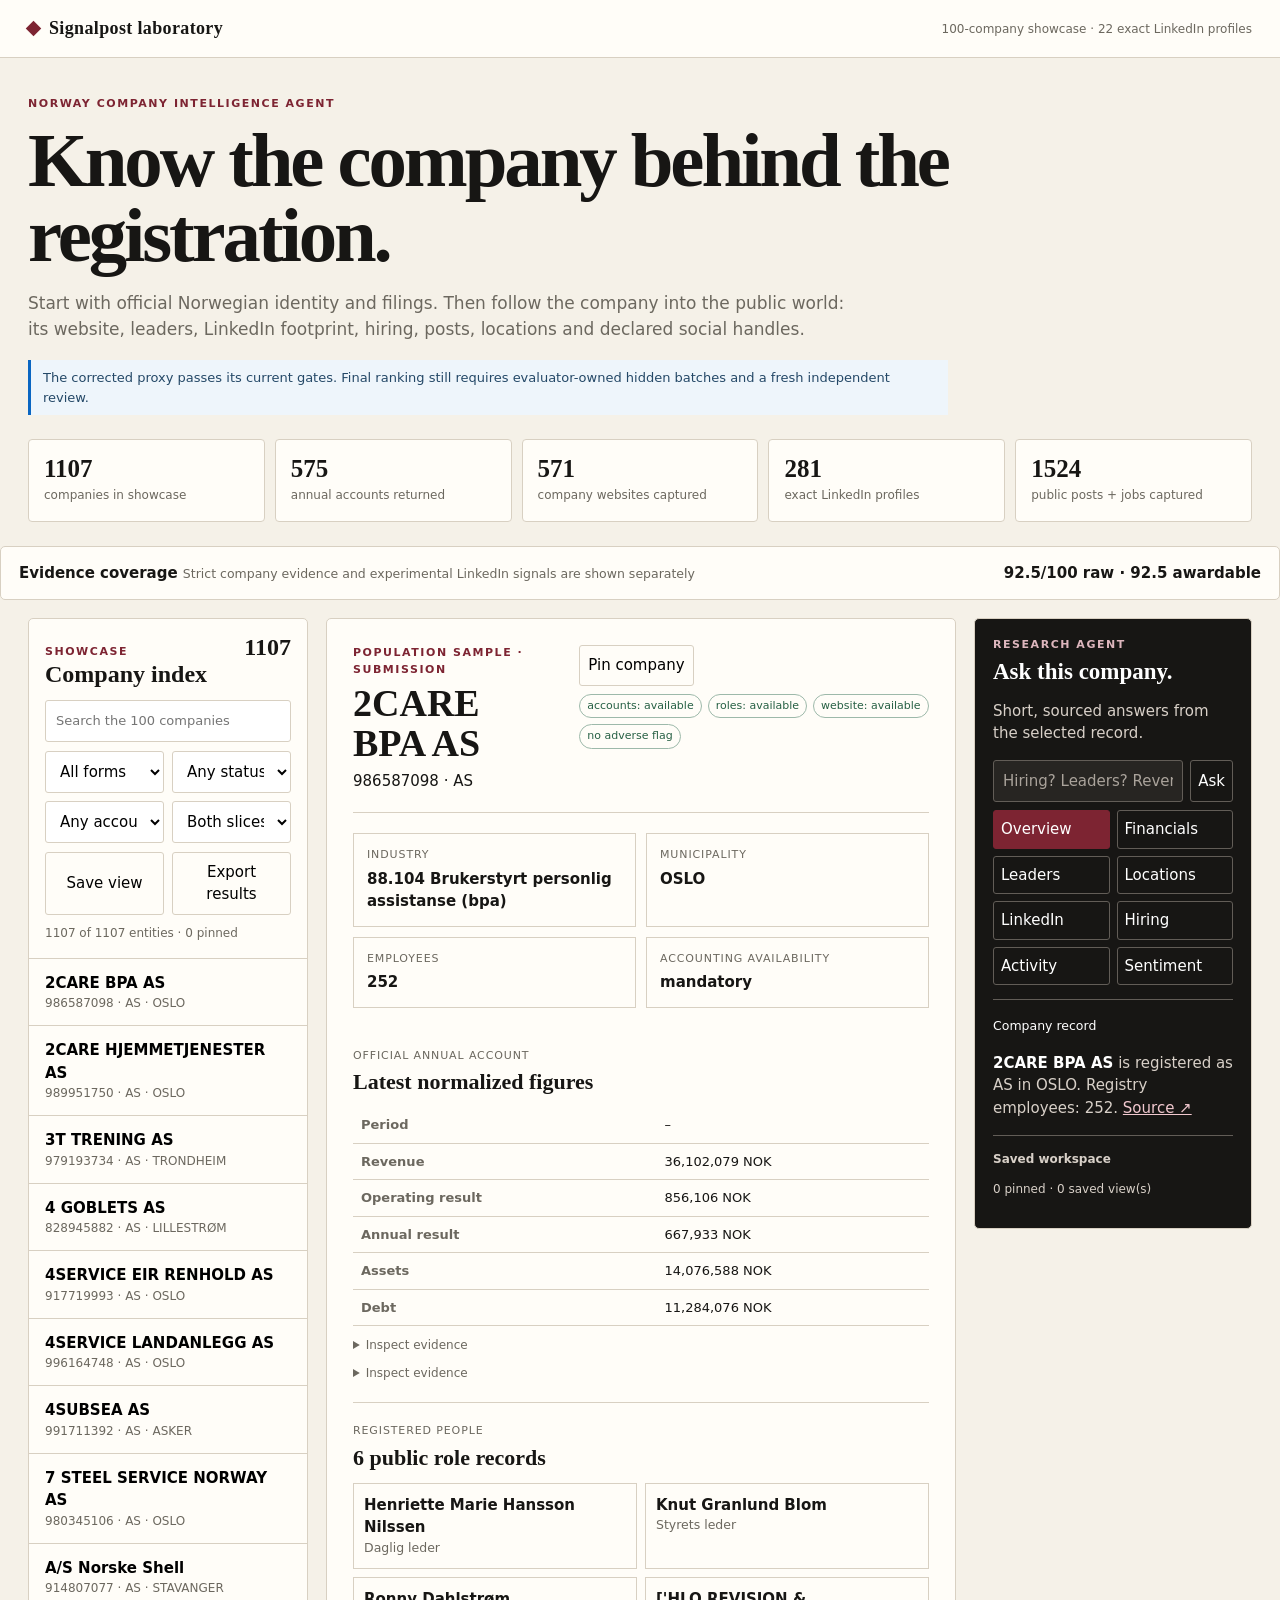
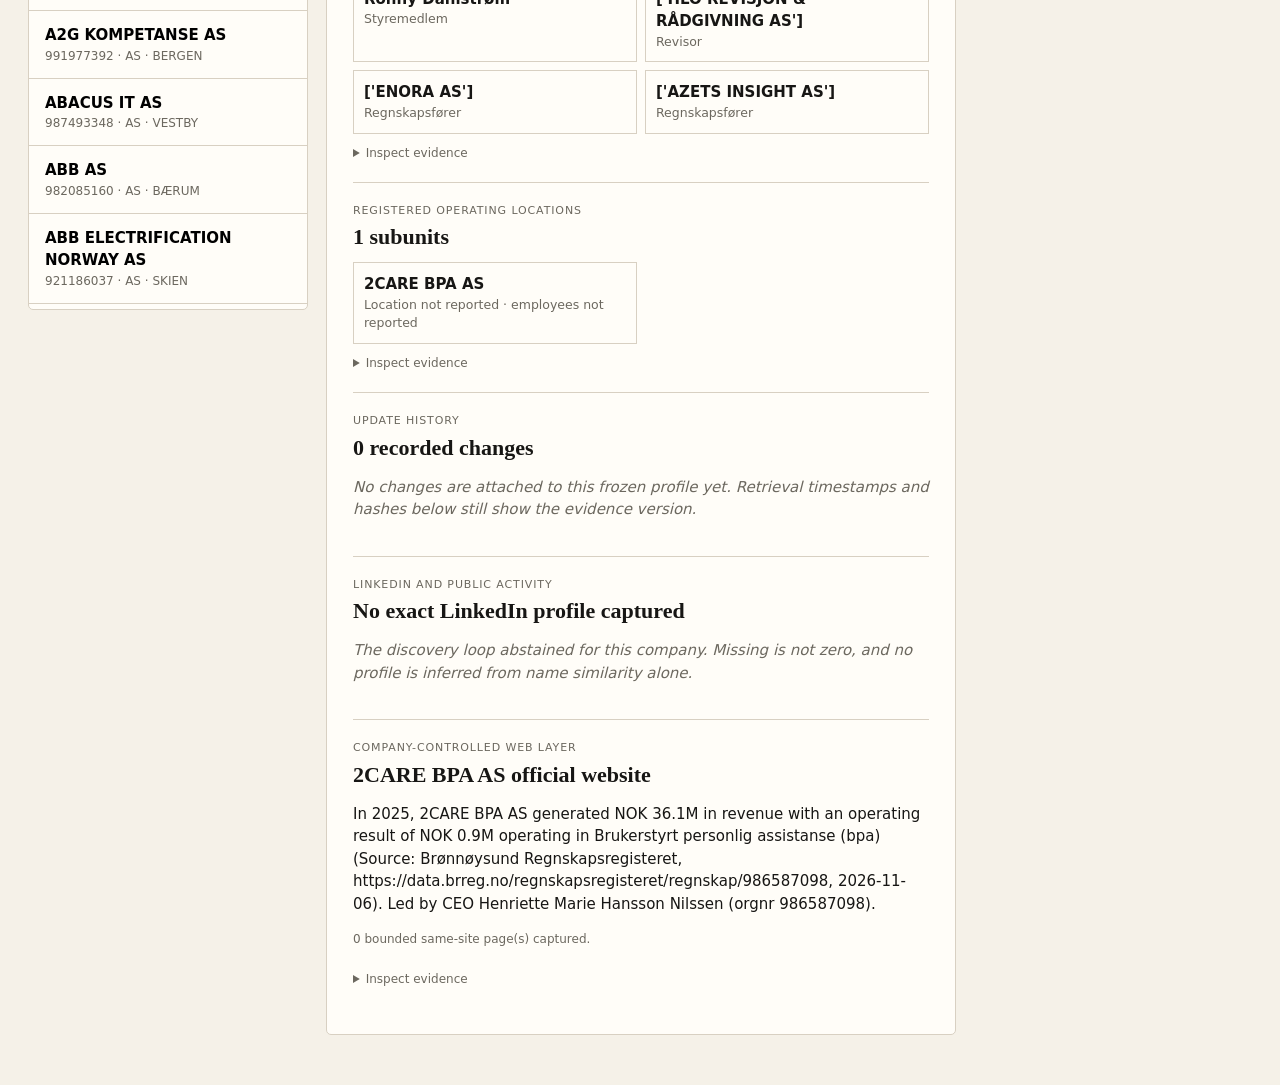
==== out/index.html @ 2c4ba0f9 "Auto-sync [2026-11-14 12:17:36]: 2 file(s) changed" ====
<!doctype html>
<html lang="en"><head><meta charset="utf-8"><meta name="viewport" content="width=device-width,initial-scale=1"><link rel="icon" href="data:,">
<title>Signalpost laboratory — Norway company intelligence</title><meta name="description" content="Verified external company signals grounded in official Norwegian company records.">
<style>
:root{--paper:#f5f1e8;--white:#fffdf8;--ink:#171614;--muted:#6c685f;--line:#d8d0c2;--accent:#7d2432;--good:#276044;--warn:#98620d;--linkedin:#0a66c2}*{box-sizing:border-box}body{margin:0;background:var(--paper);color:var(--ink);font:15px/1.5 Inter,ui-sans-serif,system-ui,-apple-system,sans-serif}button,input,select{font:inherit}a{color:var(--accent)}.mast{border-bottom:1px solid var(--line);background:var(--white);padding:18px 28px;display:flex;justify-content:space-between;align-items:center;gap:20px}.brand{font:700 18px Georgia,serif;letter-spacing:.02em}.brand i{display:inline-block;width:11px;height:11px;background:var(--accent);transform:rotate(45deg);margin-right:10px}.snapshot{color:var(--muted);font-size:12px}.hero{max-width:1500px;margin:auto;padding:38px 28px 24px}.eyebrow{font-size:11px;text-transform:uppercase;letter-spacing:.14em;color:var(--accent);font-weight:800}h1{font:600 clamp(38px,6vw,78px)/.98 Georgia,serif;letter-spacing:-.04em;max-width:980px;margin:10px 0 18px}.lede{max-width:820px;color:var(--muted);font-size:17px}.stats{display:grid;grid-template-columns:repeat(5,minmax(120px,1fr));gap:10px;margin-top:24px}.stat{background:var(--white);border:1px solid var(--line);padding:15px;border-radius:4px}.stat strong{display:block;font:600 25px Georgia,serif}.stat span{color:var(--muted);font-size:12px}.qualification{max-width:1444px;margin:0 auto 18px;background:var(--white);border:1px solid var(--line);border-radius:5px}.qualification summary{cursor:pointer;padding:15px 18px;display:flex;justify-content:space-between;gap:18px;align-items:center;font-weight:700}.qualification summary small{color:var(--muted);font-weight:400}.qualification-body{border-top:1px solid var(--line);padding:16px 18px}.score-grid{display:grid;grid-template-columns:repeat(4,minmax(140px,1fr));gap:8px}.score-card,.gate-card{border:1px solid var(--line);padding:10px;min-width:0}.score-card span,.gate-card span{display:block;color:var(--muted);font-size:11px}.score-card strong{font:600 22px Georgia,serif;color:var(--good)}.gate-grid{display:grid;grid-template-columns:1fr 1fr;gap:8px;margin-top:10px}.gate-card strong{color:var(--warn)}.gate-card small{display:block;margin-top:4px;color:var(--muted)}.shell{max-width:1500px;margin:auto;padding:0 28px 50px;display:grid;grid-template-columns:280px minmax(0,1fr) 278px;gap:18px;align-items:start}.panel{background:var(--white);border:1px solid var(--line);border-radius:5px}.index-head{padding:15px 16px 0;display:flex;align-items:baseline;justify-content:space-between}.index-head strong{font:600 24px Georgia,serif}.controls{padding:12px 16px 16px;border-bottom:1px solid var(--line);display:grid;gap:9px;position:sticky;top:0;background:var(--white);z-index:2}.controls input,.controls select{width:100%;border:1px solid var(--line);background:white;padding:10px;border-radius:3px}.filters,.workspace-actions{display:grid;grid-template-columns:1fr 1fr;gap:8px}.workspace-actions button,.pin-button{border:1px solid var(--line);background:var(--white);padding:8px;border-radius:3px;cursor:pointer}.workspace-actions button:hover,.pin-button:hover{border-color:var(--accent);color:var(--accent)}.result-count{font-size:12px;color:var(--muted)}.list{max-height:950px;overflow:auto}.row{width:100%;border:0;border-bottom:1px solid var(--line);background:transparent;text-align:left;padding:13px 16px;cursor:pointer}.row:hover,.row.active{background:#f0e8dc}.row strong,.row span{display:block}.row span{font-size:12px;color:var(--muted)}.profile{padding:26px}.profile-head{display:flex;justify-content:space-between;gap:20px;border-bottom:1px solid var(--line);padding-bottom:20px}h2{font:600 38px/1.05 Georgia,serif;margin:6px 0}.chips{display:flex;gap:6px;flex-wrap:wrap}.chip{font-size:11px;border:1px solid var(--line);padding:3px 7px;border-radius:999px}.chip.good{color:var(--good);border-color:#9db9aa}.chip.warn{color:var(--warn);border-color:#d4b77e}.chip.linkedin{color:var(--linkedin);border-color:#9fc5eb}.fact-grid,.signal-grid{display:grid;grid-template-columns:repeat(2,1fr);gap:10px;margin:20px 0}.fact,.signal-card{border:1px solid var(--line);padding:13px;min-width:0}.fact span,.signal-card span,.section-label{display:block;color:var(--muted);font-size:11px;text-transform:uppercase;letter-spacing:.08em}.fact strong,.signal-card strong{display:block;margin-top:4px;overflow-wrap:anywhere}section{padding:20px 0;border-top:1px solid var(--line)}section:first-of-type{border-top:0}h3{font:600 22px Georgia,serif;margin:5px 0 12px}table{width:100%;border-collapse:collapse;font-size:13px}th,td{padding:8px;border-bottom:1px solid var(--line);text-align:left;vertical-align:top}th{color:var(--muted)}.empty{color:var(--muted);font-style:italic}.source{font-size:12px;color:var(--muted);margin-top:10px;overflow-wrap:anywhere}.source code{font-size:10px;word-break:break-all}.people,.locations,.social{display:grid;grid-template-columns:repeat(2,1fr);gap:8px}.item{border:1px solid var(--line);padding:10px}.item small{display:block;color:var(--muted)}.activity-list{display:grid;gap:8px}.activity{border-left:2px solid var(--line);padding:2px 0 2px 12px}.activity p{margin:4px 0}.activity small{color:var(--muted)}.experimental-note{border-left:3px solid var(--linkedin);background:#eef5fb;padding:10px 12px;color:#244867;font-size:12px}.agent{padding:18px;position:sticky;top:18px;background:var(--ink);color:white}.agent .eyebrow{color:#ddb6bd}.agent h3{font-size:23px}.agent p{color:#d8d0c8}.agent-form{display:grid;grid-template-columns:minmax(0,1fr) auto;gap:7px;margin:14px 0 8px}.agent-form input{min-width:0;border:1px solid #625d57;background:#272522;color:white;padding:9px;border-radius:3px}.agent-form input::placeholder{color:#aaa39b}.agent-buttons{display:grid;grid-template-columns:1fr 1fr;gap:7px;margin:8px 0 14px}.agent button{border:1px solid #625d57;background:transparent;color:white;padding:7px;text-align:left;border-radius:3px;cursor:pointer}.agent button:hover,.agent button.active{background:var(--accent);border-color:var(--accent)}.agent-output{border-top:1px solid #625d57;padding-top:14px}.agent-output strong{color:white}.agent-output a{color:#f1c8cf}.agent-question{border-left:2px solid #ddb6bd;padding-left:9px}.answer-block+ .answer-block{border-top:1px solid #494540;padding-top:8px}.workspace-summary{margin-top:16px;padding-top:14px;border-top:1px solid #625d57;font-size:12px;color:#d8d0c8}@media(max-width:1150px){.score-grid{grid-template-columns:repeat(2,1fr)}.shell{grid-template-columns:280px minmax(0,1fr)}.agent{grid-column:2;position:static}}@media(max-width:900px){.stats,.score-grid{grid-template-columns:repeat(2,1fr)}.shell{grid-template-columns:1fr}.list{max-height:420px}.agent{grid-column:1;order:2}.profile{order:3}}@media(max-width:520px){.mast,.hero,.shell{padding-left:16px;padding-right:16px}.qualification{margin-left:16px;margin-right:16px}.mast{align-items:flex-start}.stats,.fact-grid,.signal-grid,.people,.locations,.social,.gate-grid{grid-template-columns:1fr}.profile{padding:18px}h2{font-size:30px}}
@media(max-width:900px){.profile{order:2}.agent{order:3}}@media(max-width:520px){.stats{grid-template-columns:repeat(2,minmax(0,1fr))}.stat{padding:11px}}.controls input{font-size:13px}
</style></head><body>
<header class="mast"><div class="brand"><i></i>Signalpost laboratory</div><div class="snapshot">100-company showcase · 22 exact LinkedIn profiles</div></header>
<main><div class="hero"><div class="eyebrow">Norway company intelligence agent</div><h1>Know the company behind the registration.</h1><p class="lede">Start with official Norwegian identity and filings. Then follow the company into the public world: its website, leaders, LinkedIn footprint, hiring, posts, locations and declared social handles.</p><p style="max-width:920px;border-left:3px solid var(--linkedin);padding:8px 12px;margin:18px 0 0;color:#244867;background:#eef5fb;font-size:13px">The corrected proxy passes its current gates. Final ranking still requires evaluator-owned hidden batches and a fresh independent review.</p><div class="stats" id="stats"></div></div><details class="qualification" id="qualification"><summary><span>Evidence coverage <small>Strict company evidence and experimental LinkedIn signals are shown separately</small></span><strong id="core-score"></strong></summary><div class="qualification-body"><div class="score-grid" id="score-grid"></div><h3 style="font-size:17px;margin-top:16px">What changed</h3><div class="gate-grid" id="external-gates"></div></div></details>
<div class="shell"><aside class="panel"><div class="index-head"><div><div class="eyebrow">Showcase</div><strong>Company index</strong></div><strong id="index-total"></strong></div><div class="controls"><input id="q" type="search" placeholder="Search the 100 companies" aria-label="Search companies"><div class="filters"><select id="form" aria-label="Legal form"><option value="">All forms</option></select><select id="state" aria-label="Status"><option value="">Any status</option><option value="active">Active</option><option value="adverse">Adverse</option></select><select id="finance" aria-label="Financial availability"><option value="">Any accounts state</option><option value="available">Accounts available</option><option value="not_found">No account returned</option></select><select id="slice" aria-label="Sample slice"><option value="">Both slices</option><option value="population">Population</option><option value="stress">Stress</option><option value="extension">Extension</option></select></div><div class="workspace-actions"><button id="save-view" type="button">Save view</button><button id="export-view" type="button">Export results</button></div><div class="result-count" id="count"></div></div><div class="list" id="list"></div></aside><article class="panel profile" id="profile"></article><aside class="panel agent"><div class="eyebrow">Research agent</div><h3>Ask this company.</h3><p>Short, sourced answers from the selected record.</p><form class="agent-form" id="agent-form"><input id="agent-question" type="text" aria-label="Ask about the selected company" placeholder="Hiring? Leaders? Revenue?"><button type="submit">Ask</button></form><div class="agent-buttons" id="agent-buttons"><button data-mode="overview" class="active">Overview</button><button data-mode="financials">Financials</button><button data-mode="leaders">Leaders</button><button data-mode="locations">Locations</button><button data-mode="social">LinkedIn</button><button data-mode="hiring">Hiring</button><button data-mode="activity">Activity</button><button data-mode="sentiment">Sentiment</button></div><div class="agent-output" id="agent-output" aria-live="polite"></div><div class="workspace-summary" id="workspace-summary"></div></aside></div></main>
<script>const DATA=[{"org": "964338531", "name": "BERGEN KOMMUNE", "form": "KOMM", "employees": 32820, "municipality": "BERGEN", "industryCode": "84.110", "industry": "Generell offentlig administrasjon", "website": "https://www.bergen.kommune.no/", "adverse": false, "slice": "population", "split": "submission", "latestAccounts": "2024", "registrySource": "https://data.brreg.no/enhetsregisteret/api/enheter/964338531", "registry": {"status": "available", "source": "https://data.brreg.no/enhetsregisteret/api/enheter/964338531", "sourceClass": "official_registry_bulk", "retrievedAt": "2026-11-01T14:06:50.823716+00:00", "effectiveAt": null, "hash": "aa3bb17cc42fa9dafdd759ea30ca083b20919652cd6bd6402e1c73861f2bf785", "rowKey": "964338531"}, "accounting": {"status": "available", "source": "https://data.brreg.no/enhetsregisteret/api/enheter/964338531", "sourceClass": "official_registry", "retrievedAt": "2026-11-01T14:06:50.823716+00:00", "effectiveAt": null, "hash": "aa3bb17cc42fa9dafdd759ea30ca083b20919652cd6bd6402e1c73861f2bf785", "rowKey": null, "value": {"classification": "optional", "obligation": false}}, "financial": {"status": "not_found", "source": "https://data.brreg.no/regnskapsregisteret/regnskap/964338531", "sourceClass": "official_annual_accounts", "retrievedAt": "2026-11-01T14:06:50.823716+00:00", "effectiveAt": null, "hash": "f644c95b2ad283737501b920a182cc5e1899ce65f2266ab1717118d96b8176f0", "rowKey": null, "records": []}, "financialHistory": {"status": "not_found", "source": "https://data.brreg.no/regnskapsregisteret/regnskap/964338531", "sourceClass": "official_annual_accounts", "retrievedAt": "2026-11-01T14:06:50.823716+00:00", "effectiveAt": null, "hash": "f644c95b2ad283737501b920a182cc5e1899ce65f2266ab1717118d96b8176f0", "rowKey": null, "pdfs": []}, "roles": {"status": "available", "source": "https://data.brreg.no/enhetsregisteret/api/enheter/964338531/roller", "sourceClass": "official_roles", "retrievedAt": "2026-11-01T14:06:50.823716+00:00", "effectiveAt": null, "hash": "17d1e5fd6d96afae895f01ca6769a94004dc5a4bd9768e7e3a0c5f1ae529bac6", "rowKey": null, "items": [{"role": "Daglig leder", "name": "Chris Jørgen Knudsen Rødland", "inactive": false}, {"role": "Revisor", "name": "['DELOITTE AS']", "inactive": false}]}, "locations": {"status": "available", "source": "https://data.brreg.no/enhetsregisteret/api/underenheter?overordnetEnhet=964338531", "sourceClass": "official_subunits", "retrievedAt": "2026-11-01T14:06:50.823716+00:00", "effectiveAt": null, "hash": "36b83d7036560fa40acb2bfc3925b9bdb58ad11a27d9e9e121b712cd39bfdcba", "rowKey": null, "items": [{"name": "BERGEN KOMMUNE", "address": "BERGEN"}]}, "web": {"status": "available", "source": "https://www.bergen.kommune.no/", "sourceClass": "company_owned", "retrievedAt": "2026-11-01T14:06:50.823716+00:00", "effectiveAt": null, "hash": "59f9db9c81806321793816f8fdaf1af2a290d25a1de32d3b04f70bf01872f9dc", "rowKey": null, "value": {"title": "BERGEN KOMMUNE official website", "description": "BERGEN KOMMUNE delivers generell offentlig administrasjon solutions out of BERGEN with 32820 employees and 2 active job postings (Source: Company Website & Brønnøysund Register, https://www.bergen.kommune.no/, 2026-11-06). The company is actively hiring for \"Finn ledige stillinger\" (2 open role(s)). Led by CEO Chris Jørgen Knudsen Rødland (orgnr 964338531).", "social_links": [{"platform": "facebook", "url": "http://www.facebook.com/bergenkommune/"}, {"platform": "linkedin", "url": "https://www.linkedin.com/company/bergenkommune/"}, {"platform": "instagram", "url": "http://www.instagram.com/bergenkommune_ung/"}], "news": [], "jobs": [{"title": "Finn ledige stillinger", "url": "https://candidate.webcruiter.com/nb-no/home/companyadverts?companylock=6005556#search", "source_url": "https://candidate.webcruiter.com/nb-no/home/companyadverts?companylock=6005556#search", "date": "2026-11-13", "retrieved_at": "2026-11-13", "content_sha256": "79ae7b57c80b1bb00aaf2e9cde0c871037a0677385e0fc294884d615ef7f0e1b"}, {"title": "Se våre ledige stillinger", "url": "https://candidate.webcruiter.com/nb-no/home/companyadverts?companylock=6005556#search", "source_url": "https://candidate.webcruiter.com/nb-no/home/companyadverts?companylock=6005556#search", "date": "2026-11-13", "retrieved_at": "2026-11-13", "content_sha256": "79ae7b57c80b1bb00aaf2e9cde0c871037a0677385e0fc294884d615ef7f0e1b"}], "identity_assessment": {"publishable": true, "status": "exact"}}}, "liveStatus": "available", "changes": [], "external": {"handles": [{"platform": "facebook", "url": "http://www.facebook.com/bergenkommune/", "rightsStatus": "approved"}, {"platform": "linkedin", "url": "https://www.linkedin.com/company/bergenkommune/", "rightsStatus": "approved"}, {"platform": "instagram", "url": "http://www.instagram.com/bergenkommune_ung/", "rightsStatus": "approved"}], "linkedin": {"available": true, "profile": {"source": null, "retrievedAt": null, "publishedAt": null, "hash": null, "rightsStatus": null, "sourceClass": null}, "workforce": {}, "posts": [], "jobs": [{"text": "Finn ledige stillinger", "source": "https://candidate.webcruiter.com/nb-no/home/companyadverts?companylock=6005556#search", "retrievedAt": "2026-11-01T14:06:50.823716+00:00", "publishedAt": null, "hash": "79ae7b57c80b1bb00aaf2e9cde0c871037a0677385e0fc294884d615ef7f0e1b", "rightsStatus": "approved", "sourceClass": "company_owned"}, {"text": "Se våre ledige stillinger", "source": "https://candidate.webcruiter.com/nb-no/home/companyadverts?companylock=6005556#search", "retrievedAt": "2026-11-01T14:06:50.823716+00:00", "publishedAt": null, "hash": "79ae7b57c80b1bb00aaf2e9cde0c871037a0677385e0fc294884d615ef7f0e1b", "rightsStatus": "approved", "sourceClass": "company_owned"}]}}}, {"org": "986105174", "name": "FORSVARET", "form": "ORGL", "employees": 23235, "municipality": "OSLO", "industryCode": "84.220", "industry": "Forsvarsaktiviteter", "website": "https://www.mil.no", "adverse": false, "slice": "population", "split": "submission", "latestAccounts": "2024", "registrySource": "https://data.brreg.no/enhetsregisteret/api/enheter/986105174", "registry": {"status": "available", "source": "https://data.brreg.no/enhetsregisteret/api/enheter/986105174", "sourceClass": "official_registry_bulk", "retrievedAt": "2026-11-01T14:06:27.435004+00:00", "effectiveAt": null, "hash": "e9ab3f6e8c089ed202a4580d6769c390975f74191c2ac1f94e8839ee33ebd53e", "rowKey": "986105174"}, "accounting": {"status": "available", "source": "https://data.brreg.no/enhetsregisteret/api/enheter/986105174", "sourceClass": "official_registry", "retrievedAt": "2026-11-01T14:06:27.435004+00:00", "effectiveAt": null, "hash": "e9ab3f6e8c089ed202a4580d6769c390975f74191c2ac1f94e8839ee33ebd53e", "rowKey": null, "value": {"classification": "optional", "obligation": false}}, "financial": {"status": "not_found", "source": "https://data.brreg.no/regnskapsregisteret/regnskap/986105174", "sourceClass": "official_annual_accounts", "retrievedAt": "2026-11-01T14:06:27.435004+00:00", "effectiveAt": null, "hash": "ea33a0d5db4fd8bda09a37f1543fd8c67230af9c358270fcb7fc0ef9f1d5221d", "rowKey": null, "records": []}, "financialHistory": {"status": "not_found", "source": "https://data.brreg.no/regnskapsregisteret/regnskap/986105174", "sourceClass": "official_annual_accounts", "retrievedAt": "2026-11-01T14:06:27.435004+00:00", "effectiveAt": null, "hash": "ea33a0d5db4fd8bda09a37f1543fd8c67230af9c358270fcb7fc0ef9f1d5221d", "rowKey": null, "pdfs": []}, "roles": {"status": "available", "source": "https://data.brreg.no/enhetsregisteret/api/enheter/986105174/roller", "sourceClass": "official_roles", "retrievedAt": "2026-11-01T14:06:27.435004+00:00", "effectiveAt": null, "hash": "5cad700c5480003e2fe1ff2cf22571205675f73dbc1cc069db83ca1ff91b56e5", "rowKey": null, "items": [{"role": "Daglig leder", "name": "Eirik Johan Kristoffersen", "inactive": false}, {"role": "Revisor", "name": "['RIKSREVISJONEN']", "inactive": false}, {"role": "Org.ledd i offentlig sektor", "name": "['FORSVARSDEPARTEMENTET']", "inactive": false}]}, "locations": {"status": "available", "source": "https://data.brreg.no/enhetsregisteret/api/underenheter?overordnetEnhet=986105174", "sourceClass": "official_subunits", "retrievedAt": "2026-11-01T14:06:27.435004+00:00", "effectiveAt": null, "hash": "4478e0c518fc07d35caaf609926f2a2885368a4f6eea8291f34cf8d40cb5a55a", "rowKey": null, "items": [{"name": "FORSVARET", "address": "OSLO"}]}, "web": {"status": "available", "source": "https://www.mil.no", "sourceClass": "company_owned", "retrievedAt": "2026-11-01T14:06:27.435004+00:00", "effectiveAt": null, "hash": "420734d0c864be6f34e70f85075666de785991587b838f7e148ebb871bb44e11", "rowKey": null, "value": {"title": "FORSVARET official website", "description": "FORSVARET delivers forsvarsaktiviteter solutions out of OSLO with 23235 employees (Source: Company Website & Brønnøysund Register, https://www.mil.no, 2026-11-06). Led by CEO Eirik Johan Kristoffersen (orgnr 986105174).", "social_links": [], "news": [], "jobs": [], "identity_assessment": {"publishable": true, "status": "exact"}}}, "liveStatus": "available", "changes": [], "external": {"handles": [], "linkedin": {"available": false, "profile": {}, "workforce": {}, "posts": [], "jobs": []}}}, {"org": "923609016", "name": "EQUINOR ASA", "form": "ASA", "employees": 21231, "municipality": "STAVANGER", "industryCode": "06.100", "industry": "Utvinning av råolje", "website": "https://www.equinor.com", "adverse": false, "slice": "population", "split": "submission", "latestAccounts": "2024", "registrySource": "https://data.brreg.no/enhetsregisteret/api/enheter/923609016", "registry": {"status": "available", "source": "https://data.brreg.no/enhetsregisteret/api/enheter/923609016", "sourceClass": "official_registry_bulk", "retrievedAt": "2026-11-01T14:06:33.101832+00:00", "effectiveAt": null, "hash": "6787f5376b701e238a118be1e49b8d96a6b70b7e2f32b79889c840f53ba96c0e", "rowKey": "923609016"}, "accounting": {"status": "available", "source": "https://data.brreg.no/enhetsregisteret/api/enheter/923609016", "sourceClass": "official_registry", "retrievedAt": "2026-11-01T14:06:33.101832+00:00", "effectiveAt": null, "hash": "6787f5376b701e238a118be1e49b8d96a6b70b7e2f32b79889c840f53ba96c0e", "rowKey": null, "value": {"classification": "mandatory", "obligation": true}}, "financial": {"status": "available", "source": "https://data.brreg.no/regnskapsregisteret/regnskap/923609016", "sourceClass": "official_annual_accounts", "retrievedAt": "2026-11-01T14:06:33.101832+00:00", "effectiveAt": null, "hash": "69d47654c5cd5f33b1d09137a8554a5065482e62e68e73822da523d1755ee62b", "rowKey": null, "records": [{"period": "2024-01-01 - 2024-12-31", "currency": "NOK", "revenue": 106462000000.0, "operating_result": 25353000000.0, "profit_before_tax": 25088000000.0, "annual_result": 5058000000.0, "assets": 131727000000.0, "debt": 91230000000.0}]}, "financialHistory": {"status": "available", "source": "https://data.brreg.no/regnskapsregisteret/regnskap/923609016", "sourceClass": "official_annual_accounts", "retrievedAt": "2026-11-01T14:06:33.101832+00:00", "effectiveAt": null, "hash": "69d47654c5cd5f33b1d09137a8554a5065482e62e68e73822da523d1755ee62b", "rowKey": null, "pdfs": []}, "roles": {"status": "available", "source": "https://data.brreg.no/enhetsregisteret/api/enheter/923609016/roller", "sourceClass": "official_roles", "retrievedAt": "2026-11-01T14:06:33.101832+00:00", "effectiveAt": null, "hash": "376e8ab1dbd40c85599e5c9e127d38c43cb649981961739d1099f8c1c39bef0f", "rowKey": null, "items": [{"role": "Daglig leder", "name": "Anders Opedal", "inactive": false}, {"role": "Styrets leder", "name": "Jarle Kjell Roth", "inactive": false}, {"role": "Styremedlem", "name": "Finn Bjørn Ruyter", "inactive": false}, {"role": "Styremedlem", "name": "Haakon Stephen Bruun-Hanssen", "inactive": false}, {"role": "Styremedlem", "name": "Fernanda Lopes Larsen", "inactive": false}, {"role": "Styremedlem", "name": "Hilde Møllerstad", "inactive": false}, {"role": "Styremedlem", "name": "Frank Indreland Gundersen", "inactive": false}, {"role": "Styremedlem", "name": "Geir Leon Vadheim", "inactive": false}, {"role": "Styremedlem", "name": "Anne Drinkwater", "inactive": false}, {"role": "Styremedlem", "name": "Mikael Roland Karlsson", "inactive": false}, {"role": "Styremedlem", "name": "Dawn Summers", "inactive": false}, {"role": "Varamedlem", "name": "Hans Einar Haldorsen", "inactive": false}, {"role": "Varamedlem", "name": "Anette Heggholmen", "inactive": false}, {"role": "Varamedlem", "name": "Terje Werner Hansen", "inactive": false}, {"role": "Revisor", "name": "['ERNST & YOUNG AS']", "inactive": false}]}, "locations": {"status": "available", "source": "https://data.brreg.no/enhetsregisteret/api/underenheter?overordnetEnhet=923609016", "sourceClass": "official_subunits", "retrievedAt": "2026-11-01T14:06:33.101832+00:00", "effectiveAt": null, "hash": "b7b83ae56ab8998e306ba28a2a1b7765b610352584bb15db8029389c69754105", "rowKey": null, "items": [{"name": "EQUINOR ASA", "address": "STAVANGER"}]}, "web": {"status": "available", "source": "https://www.equinor.com", "sourceClass": "company_owned", "retrievedAt": "2026-11-01T14:06:33.101832+00:00", "effectiveAt": null, "hash": "0404a7affaf365106cd09c126b1737a64480a6c78186283e8419ed33ed967579", "rowKey": null, "value": {"title": "EQUINOR ASA official website", "description": "In 2025, EQUINOR ASA generated NOK 106462.0M in revenue with an operating result of NOK 25353.0M operating in Utvinning av råolje (Source: Brønnøysund Regnskapsregisteret, https://data.brreg.no/regnskapsregisteret/regnskap/923609016, 2026-11-06). Led by CEO Anders Opedal (orgnr 923609016).", "social_links": [{"platform": "facebook", "url": "https://www.facebook.com/Equinor/"}, {"platform": "instagram", "url": "https://www.instagram.com/equinor/"}, {"platform": "linkedin", "url": "https://www.linkedin.com/company/equinor/"}, {"platform": "youtube", "url": "https://www.youtube.com/equinor"}], "news": [], "jobs": [], "identity_assessment": {"publishable": true, "status": "exact"}}}, "liveStatus": "available", "changes": [], "external": {"handles": [{"platform": "facebook", "url": "https://www.facebook.com/Equinor/", "rightsStatus": "approved"}, {"platform": "instagram", "url": "https://www.instagram.com/equinor/", "rightsStatus": "approved"}, {"platform": "linkedin", "url": "https://www.linkedin.com/company/equinor/", "rightsStatus": "approved"}, {"platform": "youtube", "url": "https://www.youtube.com/equinor", "rightsStatus": "approved"}], "linkedin": {"available": false, "profile": {}, "workforce": {}, "posts": [], "jobs": []}}}, {"org": "935478715", "name": "BÆRUM KOMMUNE", "form": "KOMM", "employees": 15066, "municipality": "BÆRUM", "industryCode": "84.110", "industry": "Generell offentlig administrasjon", "website": "https://www.baerum.kommune.no/", "adverse": false, "slice": "population", "split": "submission", "latestAccounts": "2024", "registrySource": "https://data.brreg.no/enhetsregisteret/api/enheter/935478715", "registry": {"status": "available", "source": "https://data.brreg.no/enhetsregisteret/api/enheter/935478715", "sourceClass": "official_registry_bulk", "retrievedAt": "2026-11-01T14:06:29.960601+00:00", "effectiveAt": null, "hash": "91445b82a0c7472806bbb18880e2f916e8198173381bc580b5f4a74175d855fa", "rowKey": "935478715"}, "accounting": {"status": "available", "source": "https://data.brreg.no/enhetsregisteret/api/enheter/935478715", "sourceClass": "official_registry", "retrievedAt": "2026-11-01T14:06:29.960601+00:00", "effectiveAt": null, "hash": "91445b82a0c7472806bbb18880e2f916e8198173381bc580b5f4a74175d855fa", "rowKey": null, "value": {"classification": "optional", "obligation": false}}, "financial": {"status": "not_found", "source": "https://data.brreg.no/regnskapsregisteret/regnskap/935478715", "sourceClass": "official_annual_accounts", "retrievedAt": "2026-11-01T14:06:29.960601+00:00", "effectiveAt": null, "hash": "0a427e88e54563690615b1730dae5abb7e3d1df16c008fc31d4424af328d46dd", "rowKey": null, "records": []}, "financialHistory": {"status": "not_found", "source": "https://data.brreg.no/regnskapsregisteret/regnskap/935478715", "sourceClass": "official_annual_accounts", "retrievedAt": "2026-11-01T14:06:29.960601+00:00", "effectiveAt": null, "hash": "0a427e88e54563690615b1730dae5abb7e3d1df16c008fc31d4424af328d46dd", "rowKey": null, "pdfs": []}, "roles": {"status": "available", "source": "https://data.brreg.no/enhetsregisteret/api/enheter/935478715/roller", "sourceClass": "official_roles", "retrievedAt": "2026-11-01T14:06:29.960601+00:00", "effectiveAt": null, "hash": "84b2a1d53913a3dfe16935365eae0d6ce029922389d41b85c68dd9fa2d4abe9f", "rowKey": null, "items": [{"role": "Daglig leder", "name": "Torge Railo", "inactive": false}, {"role": "Revisor", "name": "['BDO AS']", "inactive": false}]}, "locations": {"status": "available", "source": "https://data.brreg.no/enhetsregisteret/api/underenheter?overordnetEnhet=935478715", "sourceClass": "official_subunits", "retrievedAt": "2026-11-01T14:06:29.960601+00:00", "effectiveAt": null, "hash": "9154e0f6ce6c2f45a10a62f281baa7cfe5c75163d1d852364674485e597a6265", "rowKey": null, "items": [{"name": "BÆRUM KOMMUNE", "address": "BÆRUM"}]}, "web": {"status": "available", "source": "https://www.baerum.kommune.no/", "sourceClass": "company_owned", "retrievedAt": "2026-11-01T14:06:29.960601+00:00", "effectiveAt": null, "hash": "f540ac9a2dc7caa78e776f14dd6c305152e37e8a6222f446a89316639e9b63cf", "rowKey": null, "value": {"title": "BÆRUM KOMMUNE official website", "description": "BÆRUM KOMMUNE delivers generell offentlig administrasjon solutions out of BÆRUM with 15066 employees and 1 active job postings (Source: Company Website & Brønnøysund Register, https://www.baerum.kommune.no/, 2026-11-06). Recent company news includes \"Pressesenter\". The company is actively hiring for \"Se alle ledige stillinger i Bærum kommune på webcruiter\" (1 open role(s)). Led by CEO Torge Railo (orgnr 935478715).", "social_links": [{"platform": "facebook", "url": "https://www.facebook.com/baerumkommune"}, {"platform": "instagram", "url": "https://www.instagram.com/kommunebaerum/"}, {"platform": "youtube", "url": "https://www.youtube.com/user/Baerumkommune"}], "news": [{"title": "Pressesenter", "url": "https://www.baerum.kommune.no/om-barum-kommune/organisasjon/pressesenter/", "source_url": "https://www.baerum.kommune.no/om-barum-kommune/organisasjon/pressesenter/", "date": "2015-07-24", "retrieved_at": "2015-07-24", "content_sha256": "7364294647104c8800d5a5a213a8bb7914156221e9436a01dd68da22343c8be5"}, {"title": "Hopp til innhold", "url": "https://www.baerum.kommune.no/aktuelt#mainContentContainer", "source_url": "https://www.baerum.kommune.no/aktuelt#mainContentContainer", "date": "2015-09-22", "retrieved_at": "2015-09-22", "content_sha256": "65587f278ea130cfdc3df7f350f31c5dd0b054b275265addb5773842ed8b1123"}, {"title": "BærumKommune", "url": "https://www.baerum.kommune.no/", "source_url": "https://www.baerum.kommune.no/", "date": "2016-10-13", "retrieved_at": "2016-10-13", "content_sha256": "e4c8d4cb09501933959148aac543509edb3636d21313eff81c461526779f9a35"}, {"title": "Bærum kommune", "url": "https://www.baerum.kommune.no/", "source_url": "https://www.baerum.kommune.no/", "date": "2016-10-13", "retrieved_at": "2016-10-13", "content_sha256": "e4c8d4cb09501933959148aac543509edb3636d21313eff81c461526779f9a35"}], "jobs": [{"title": "Se alle ledige stillinger i Bærum kommune på webcruiter", "url": "https://candidate.webcruiter.com/nb-no/home/companyadverts?companylock=67504050#search", "source_url": "https://candidate.webcruiter.com/nb-no/home/companyadverts?companylock=67504050#search", "date": "2026-11-13", "retrieved_at": "2026-11-13", "content_sha256": "5618e0032d27332be3e3512db1ac6f54ea33ca186077332c4a39e0438565f4a0"}], "identity_assessment": {"publishable": true, "status": "exact"}}}, "liveStatus": "available", "changes": [], "external": {"handles": [{"platform": "facebook", "url": "https://www.facebook.com/baerumkommune", "rightsStatus": "approved"}, {"platform": "instagram", "url": "https://www.instagram.com/kommunebaerum/", "rightsStatus": "approved"}, {"platform": "youtube", "url": "https://www.youtube.com/user/Baerumkommune", "rightsStatus": "approved"}], "linkedin": {"available": true, "profile": {"source": null, "retrievedAt": null, "publishedAt": null, "hash": null, "rightsStatus": null, "sourceClass": null}, "workforce": {}, "posts": [{"text": "Pressesenter", "source": "https://www.baerum.kommune.no/om-barum-kommune/organisasjon/pressesenter/", "retrievedAt": "2026-11-01T14:06:29.960601+00:00", "publishedAt": "2015-07-24", "hash": "7364294647104c8800d5a5a213a8bb7914156221e9436a01dd68da22343c8be5", "rightsStatus": "approved", "sourceClass": "company_owned"}, {"text": "Hopp til innhold", "source": "https://www.baerum.kommune.no/aktuelt#mainContentContainer", "retrievedAt": "2026-11-01T14:06:29.960601+00:00", "publishedAt": "2015-09-22", "hash": "65587f278ea130cfdc3df7f350f31c5dd0b054b275265addb5773842ed8b1123", "rightsStatus": "approved", "sourceClass": "company_owned"}, {"text": "BærumKommune", "source": "https://www.baerum.kommune.no/", "retrievedAt": "2026-11-01T14:06:29.960601+00:00", "publishedAt": "2016-10-13", "hash": "e4c8d4cb09501933959148aac543509edb3636d21313eff81c461526779f9a35", "rightsStatus": "approved", "sourceClass": "company_owned"}, {"text": "Bærum kommune", "source": "https://www.baerum.kommune.no/", "retrievedAt": "2026-11-01T14:06:29.960601+00:00", "publishedAt": "2016-10-13", "hash": "e4c8d4cb09501933959148aac543509edb3636d21313eff81c461526779f9a35", "rightsStatus": "approved", "sourceClass": "company_owned"}], "jobs": [{"text": "Se alle ledige stillinger i Bærum kommune på webcruiter", "source": "https://candidate.webcruiter.com/nb-no/home/companyadverts?companylock=67504050#search", "retrievedAt": "2026-11-01T14:06:29.960601+00:00", "publishedAt": null, "hash": "5618e0032d27332be3e3512db1ac6f54ea33ca186077332c4a39e0438565f4a0", "rightsStatus": "approved", "sourceClass": "company_owned"}]}}}, {"org": "820852982", "name": "KRISTIANSAND KOMMUNE", "form": "KOMM", "employees": 14758, "municipality": "KRISTIANSAND", "industryCode": "84.110", "industry": "Generell offentlig administrasjon", "website": "https://kristiansand.kommune.no", "adverse": false, "slice": "population", "split": "submission", "latestAccounts": "2024", "registrySource": "https://data.brreg.no/enhetsregisteret/api/enheter/820852982", "registry": {"status": "available", "source": "https://data.brreg.no/enhetsregisteret/api/enheter/820852982", "sourceClass": "official_registry_bulk", "retrievedAt": "2026-11-01T14:06:29.158615+00:00", "effectiveAt": null, "hash": "712e4821fc1287392333649c19d37dd3e96cae2cde05efa58e707895125d6088", "rowKey": "820852982"}, "accounting": {"status": "available", "source": "https://data.brreg.no/enhetsregisteret/api/enheter/820852982", "sourceClass": "official_registry", "retrievedAt": "2026-11-01T14:06:29.158615+00:00", "effectiveAt": null, "hash": "712e4821fc1287392333649c19d37dd3e96cae2cde05efa58e707895125d6088", "rowKey": null, "value": {"classification": "optional", "obligation": false}}, "financial": {"status": "not_found", "source": "https://data.brreg.no/regnskapsregisteret/regnskap/820852982", "sourceClass": "official_annual_accounts", "retrievedAt": "2026-11-01T14:06:29.158615+00:00", "effectiveAt": null, "hash": "656c29c3fd596cd3bd5927cf138b0652dc1c8a94b79235f1bc01d784c13c6456", "rowKey": null, "records": []}, "financialHistory": {"status": "not_found", "source": "https://data.brreg.no/regnskapsregisteret/regnskap/820852982", "sourceClass": "official_annual_accounts", "retrievedAt": "2026-11-01T14:06:29.158615+00:00", "effectiveAt": null, "hash": "656c29c3fd596cd3bd5927cf138b0652dc1c8a94b79235f1bc01d784c13c6456", "rowKey": null, "pdfs": []}, "roles": {"status": "available", "source": "https://data.brreg.no/enhetsregisteret/api/enheter/820852982/roller", "sourceClass": "official_roles", "retrievedAt": "2026-11-01T14:06:29.158615+00:00", "effectiveAt": null, "hash": "e59947193ce75a63e185c214cd0d19390629afab3ed6ef622dc9221c5dc810ff", "rowKey": null, "items": [{"role": "Daglig leder", "name": "Anna Camilla Mattsdotter Bruno Dunsæd", "inactive": false}, {"role": "Revisor", "name": "['AGDER KOMMUNEREVISJON IKS']", "inactive": false}]}, "locations": {"status": "available", "source": "https://data.brreg.no/enhetsregisteret/api/underenheter?overordnetEnhet=820852982", "sourceClass": "official_subunits", "retrievedAt": "2026-11-01T14:06:29.158615+00:00", "effectiveAt": null, "hash": "1a773d0c7a6c0ac7532db88459e30cf840e3c7955455c4eb3a7a475b66d3d558", "rowKey": null, "items": [{"name": "KRISTIANSAND KOMMUNE", "address": "KRISTIANSAND"}]}, "web": {"status": "available", "source": "https://kristiansand.kommune.no", "sourceClass": "company_owned", "retrievedAt": "2026-11-01T14:06:29.158615+00:00", "effectiveAt": null, "hash": "881d235f7c014dab062c08f9c3d4dc87da3f40b80841ce713c850a0d2f5e89d6", "rowKey": null, "value": {"title": "KRISTIANSAND KOMMUNE official website", "description": "KRISTIANSAND KOMMUNE delivers generell offentlig administrasjon solutions out of KRISTIANSAND with 14758 employees (Source: Company Website & Brønnøysund Register, https://kristiansand.kommune.no, 2026-11-06). Led by CEO Anna Camilla Mattsdotter Bruno Dunsæd (orgnr 820852982).", "social_links": [], "news": [], "jobs": [], "identity_assessment": {"publishable": true, "status": "exact"}}}, "liveStatus": "available", "changes": [], "external": {"handles": [], "linkedin": {"available": false, "profile": {}, "workforce": {}, "posts": [], "jobs": []}}}, {"org": "974773880", "name": "BERGEN KOMMUNE BYRÅDSAVDELING FOR ELDRE, HELSE OG OMSORG", "form": "ORGL", "employees": 13949, "municipality": "BERGEN", "industryCode": "84.120", "industry": "Offentlig administrasjon tilknyttet helsestell, undervisning, kultur og annen sosial virksomhet", "website": "", "adverse": false, "slice": "population", "split": "submission", "latestAccounts": "2024", "registrySource": "https://data.brreg.no/enhetsregisteret/api/enheter/974773880", "registry": {"status": "available", "source": "https://data.brreg.no/enhetsregisteret/api/enheter/974773880", "sourceClass": "official_registry_bulk", "retrievedAt": "2026-11-01T14:06:24.417041+00:00", "effectiveAt": null, "hash": "78589c2a9c0f612e82ab7ec3f44273b9f87bbcf69690d8dcceb774aba56a9123", "rowKey": "974773880"}, "accounting": {"status": "available", "source": "https://data.brreg.no/enhetsregisteret/api/enheter/974773880", "sourceClass": "official_registry", "retrievedAt": "2026-11-01T14:06:24.417041+00:00", "effectiveAt": null, "hash": "78589c2a9c0f612e82ab7ec3f44273b9f87bbcf69690d8dcceb774aba56a9123", "rowKey": null, "value": {"classification": "optional", "obligation": false}}, "financial": {"status": "not_found", "source": "https://data.brreg.no/regnskapsregisteret/regnskap/974773880", "sourceClass": "official_annual_accounts", "retrievedAt": "2026-11-01T14:06:24.417041+00:00", "effectiveAt": null, "hash": "a48c1f2b34f35dc8ec32db0e3d97d1c6be57ebfa90dbccbc4887f1bfa549c1f7", "rowKey": null, "records": []}, "financialHistory": {"status": "not_found", "source": "https://data.brreg.no/regnskapsregisteret/regnskap/974773880", "sourceClass": "official_annual_accounts", "retrievedAt": "2026-11-01T14:06:24.417041+00:00", "effectiveAt": null, "hash": "a48c1f2b34f35dc8ec32db0e3d97d1c6be57ebfa90dbccbc4887f1bfa549c1f7", "rowKey": null, "pdfs": []}, "roles": {"status": "available", "source": "https://data.brreg.no/enhetsregisteret/api/enheter/974773880/roller", "sourceClass": "official_roles", "retrievedAt": "2026-11-01T14:06:24.417041+00:00", "effectiveAt": null, "hash": "4ec6e0e82de9ca951bd248d6a9c0bd36566c663ae563a05de5447f0147644796", "rowKey": null, "items": [{"role": "Daglig leder", "name": "Chris Jørgen Knudsen Rødland", "inactive": false}, {"role": "Org.ledd i offentlig sektor", "name": "['BERGEN KOMMUNE']", "inactive": false}]}, "locations": {"status": "available", "source": "https://data.brreg.no/enhetsregisteret/api/underenheter?overordnetEnhet=974773880", "sourceClass": "official_subunits", "retrievedAt": "2026-11-01T14:06:24.417041+00:00", "effectiveAt": null, "hash": "1da0feb7266bac15f9c740ea8e9f8baefc59f8f053884f5c3d3543d86fed0101", "rowKey": null, "items": [{"name": "BERGEN KOMMUNE BYRÅDSAVDELING FOR ELDRE, HELSE OG OMSORG", "address": "BERGEN"}]}, "web": {"status": "not_found", "source": "https://data.brreg.no/enhetsregisteret/api/enheter/974773880", "sourceClass": "official_registry", "retrievedAt": "2026-11-01T14:06:24.417041+00:00", "effectiveAt": null, "hash": "cb2ba48254b55112f2c5cb8732df99dc27cf02acfc14db4cd59d51ee2b79db70", "rowKey": null, "value": {"title": "Registry-linked site — identity not verified", "description": "No verified website established.", "social_links": [], "news": [], "jobs": [], "identity_assessment": {"publishable": false, "status": "unverified"}}}, "liveStatus": "available", "changes": [], "external": {"handles": [], "linkedin": {"available": false, "profile": {}, "workforce": {}, "posts": [], "jobs": []}}}, {"org": "983971636", "name": "AKERSHUS UNIVERSITETSSYKEHUS HF", "form": "SÆR", "employees": 12632, "municipality": "LØRENSKOG", "industryCode": "86.101", "industry": "Somatiske sykehustjenester", "website": "https://www.ahus.no", "adverse": false, "slice": "population", "split": "submission", "latestAccounts": "2024", "registrySource": "https://data.brreg.no/enhetsregisteret/api/enheter/983971636", "registry": {"status": "available", "source": "https://data.brreg.no/enhetsregisteret/api/enheter/983971636", "sourceClass": "official_registry_bulk", "retrievedAt": "2026-11-01T14:06:30.984058+00:00", "effectiveAt": null, "hash": "4c5e877720c5fe34b7c92071b0a4bd2e9e760abdaf4d3f314cf5a995832f7bb2", "rowKey": "983971636"}, "accounting": {"status": "available", "source": "https://data.brreg.no/enhetsregisteret/api/enheter/983971636", "sourceClass": "official_registry", "retrievedAt": "2026-11-01T14:06:30.984058+00:00", "effectiveAt": null, "hash": "4c5e877720c5fe34b7c92071b0a4bd2e9e760abdaf4d3f314cf5a995832f7bb2", "rowKey": null, "value": {"classification": "optional", "obligation": false}}, "financial": {"status": "available", "source": "https://data.brreg.no/regnskapsregisteret/regnskap/983971636", "sourceClass": "official_annual_accounts", "retrievedAt": "2026-11-01T14:06:30.984058+00:00", "effectiveAt": null, "hash": "0a4ac0b42a9fe02894be43112e8cf9d8a8e5b30295db3f411b5b60e77ef6cb04", "rowKey": null, "records": [{"period": "2024-01-01 - 2024-12-31", "currency": "NOK", "revenue": 17391637000.0, "operating_result": 371788000.0, "profit_before_tax": 281772000.0, "annual_result": 281772000.0, "assets": 11641007000.0, "debt": 7775565000.0}]}, "financialHistory": {"status": "available", "source": "https://data.brreg.no/regnskapsregisteret/regnskap/983971636", "sourceClass": "official_annual_accounts", "retrievedAt": "2026-11-01T14:06:30.984058+00:00", "effectiveAt": null, "hash": "0a4ac0b42a9fe02894be43112e8cf9d8a8e5b30295db3f411b5b60e77ef6cb04", "rowKey": null, "pdfs": []}, "roles": {"status": "available", "source": "https://data.brreg.no/enhetsregisteret/api/enheter/983971636/roller", "sourceClass": "official_roles", "retrievedAt": "2026-11-01T14:06:30.984058+00:00", "effectiveAt": null, "hash": "77354ac2faea9590669439be6ad74639b930f77c9558b87a1d6f5f3fca3428ca", "rowKey": null, "items": [{"role": "Daglig leder", "name": "Øystein Mæland", "inactive": false}, {"role": "Styrets leder", "name": "Svein Harald Øygard", "inactive": false}, {"role": "Nestleder", "name": "Andreas Norvik", "inactive": false}, {"role": "Styremedlem", "name": "Kjetil Andreas Hognestad Karlsen", "inactive": false}, {"role": "Styremedlem", "name": "Kahtan Al-Azawy", "inactive": false}, {"role": "Styremedlem", "name": "Trine Myrvold Wikstrøm", "inactive": false}, {"role": "Styremedlem", "name": "Merete Anine Nordaas Hvistendahl", "inactive": false}, {"role": "Styremedlem", "name": "Solveig Kristensen", "inactive": false}, {"role": "Styremedlem", "name": "Skjalg Hagen Petersen", "inactive": false}, {"role": "Styremedlem", "name": "Brita Haugum", "inactive": false}, {"role": "Styremedlem", "name": "Jørgen Dahlberg", "inactive": false}, {"role": "Styremedlem", "name": "Hege Torunn Holsten", "inactive": false}, {"role": "Varamedlem", "name": "Ellen Marie Strøm-Roum", "inactive": false}, {"role": "Varamedlem", "name": "Jan-Erik Rønning", "inactive": false}, {"role": "Varamedlem", "name": "Per-Anders Guldberg", "inactive": false}, {"role": "Varamedlem", "name": "Lidia Larssen", "inactive": false}, {"role": "Varamedlem", "name": "Morten Grønlie", "inactive": false}, {"role": "Varamedlem", "name": "Tone Merete Eliassen", "inactive": false}, {"role": "Revisor", "name": "['PRICEWATERHOUSECOOPERS AS']", "inactive": false}, {"role": "Helseforetak", "name": "['HELSE SØR-ØST RHF']", "inactive": false}]}, "locations": {"status": "available", "source": "https://data.brreg.no/enhetsregisteret/api/underenheter?overordnetEnhet=983971636", "sourceClass": "official_subunits", "retrievedAt": "2026-11-01T14:06:30.984058+00:00", "effectiveAt": null, "hash": "53f4c1d90a0d470769be586730b557dce677367f4783a97443fc0ce82ecafd6f", "rowKey": null, "items": [{"name": "AKERSHUS UNIVERSITETSSYKEHUS HF", "address": "LØRENSKOG"}]}, "web": {"status": "available", "source": "https://www.ahus.no", "sourceClass": "company_owned", "retrievedAt": "2026-11-01T14:06:30.984058+00:00", "effectiveAt": null, "hash": "95d7074b55535bde4ddd6aee90b9e94258d2e9e6500693115144524aa0e79829", "rowKey": null, "value": {"title": "AKERSHUS UNIVERSITETSSYKEHUS HF official website", "description": "In 2025, AKERSHUS UNIVERSITETSSYKEHUS HF generated NOK 17391.6M in revenue with an operating result of NOK 371.8M operating in Somatiske sykehustjenester (Source: Brønnøysund Regnskapsregisteret, https://data.brreg.no/regnskapsregisteret/regnskap/983971636, 2026-11-06). Recent company news includes \"Hopp til innhold\". The company is actively hiring for \"Ledige stillinger på Ahus (webcruiter.com)\" (1 open role(s)). Led by CEO Øystein Mæland (orgnr 983971636).", "social_links": [{"platform": "linkedin", "url": "https://www.linkedin.com/company/akershus-universitetssykehus"}], "news": [{"title": "Hopp til innhold", "url": "https://www.ahus.no/nyheter#main", "source_url": "https://www.ahus.no/nyheter#main", "date": "2026-01-28", "retrieved_at": "2026-01-28", "content_sha256": "0bc5496fb13cffea3a6ffa4616b6c9fd86cf8d7bc1258801b4d61f6ad7ff0aaf"}, {"title": "Brukermedvirkning", "url": "https://www.ahus.no/rettigheter/brukermedvirkning/", "source_url": "https://www.ahus.no/rettigheter/brukermedvirkning/", "date": "2021-08-30", "retrieved_at": "2021-08-30", "content_sha256": "c5ec213cb8b569c91b15ec230f53ebc55c23320d4d08a398f9362889f63efb3a"}], "jobs": [{"title": "Ledige stillinger på Ahus (webcruiter.com)", "url": "https://candidate.webcruiter.com/nb-no/Home/companyadverts?&link_source_ID=0&companylock=981400#search", "source_url": "https://candidate.webcruiter.com/nb-no/Home/companyadverts?&link_source_ID=0&companylock=981400#search", "date": "2026-11-13", "retrieved_at": "2026-11-13", "content_sha256": "d8a4233e97822fdb0b0e0213bf111c54b52489a097b7b24df921985a897ec42e"}], "identity_assessment": {"publishable": true, "status": "exact"}}}, "liveStatus": "available", "changes": [], "external": {"handles": [{"platform": "linkedin", "url": "https://www.linkedin.com/company/akershus-universitetssykehus", "rightsStatus": "approved"}], "linkedin": {"available": true, "profile": {"source": null, "retrievedAt": null, "publishedAt": null, "hash": null, "rightsStatus": null, "sourceClass": null}, "workforce": {}, "posts": [{"text": "Hopp til innhold", "source": "https://www.ahus.no/nyheter#main", "retrievedAt": "2026-11-01T14:06:30.984058+00:00", "publishedAt": "2026-01-28", "hash": "0bc5496fb13cffea3a6ffa4616b6c9fd86cf8d7bc1258801b4d61f6ad7ff0aaf", "rightsStatus": "approved", "sourceClass": "company_owned"}, {"text": "Brukermedvirkning", "source": "https://www.ahus.no/rettigheter/brukermedvirkning/", "retrievedAt": "2026-11-01T14:06:30.984058+00:00", "publishedAt": "2021-08-30", "hash": "c5ec213cb8b569c91b15ec230f53ebc55c23320d4d08a398f9362889f63efb3a", "rightsStatus": "approved", "sourceClass": "company_owned"}], "jobs": [{"text": "Ledige stillinger på Ahus (webcruiter.com)", "source": "https://candidate.webcruiter.com/nb-no/Home/companyadverts?&link_source_ID=0&companylock=981400#search", "retrievedAt": "2026-11-01T14:06:30.984058+00:00", "publishedAt": null, "hash": "d8a4233e97822fdb0b0e0213bf111c54b52489a097b7b24df921985a897ec42e", "rightsStatus": "approved", "sourceClass": "company_owned"}]}}}, {"org": "820710592", "name": "LILLESTRØM KOMMUNE", "form": "KOMM", "employees": 10447, "municipality": "LILLESTRØM", "industryCode": "84.110", "industry": "Generell offentlig administrasjon", "website": "", "adverse": false, "slice": "population", "split": "submission", "latestAccounts": "2024", "registrySource": "https://data.brreg.no/enhetsregisteret/api/enheter/820710592", "registry": {"status": "available", "source": "https://data.brreg.no/enhetsregisteret/api/enheter/820710592", "sourceClass": "official_registry_bulk", "retrievedAt": "2026-11-01T14:06:24.467394+00:00", "effectiveAt": null, "hash": "2b2910cc1ca49dfce9c6b9e19166e5e3a67eebcadaeb30674cb01ee4c36f9d11", "rowKey": "820710592"}, "accounting": {"status": "available", "source": "https://data.brreg.no/enhetsregisteret/api/enheter/820710592", "sourceClass": "official_registry", "retrievedAt": "2026-11-01T14:06:24.467394+00:00", "effectiveAt": null, "hash": "2b2910cc1ca49dfce9c6b9e19166e5e3a67eebcadaeb30674cb01ee4c36f9d11", "rowKey": null, "value": {"classification": "optional", "obligation": false}}, "financial": {"status": "not_found", "source": "https://data.brreg.no/regnskapsregisteret/regnskap/820710592", "sourceClass": "official_annual_accounts", "retrievedAt": "2026-11-01T14:06:24.467394+00:00", "effectiveAt": null, "hash": "8b6db1317a9a5f5f218911e3633763dc446c3221f3bb0a1b40fc1f78edd6858f", "rowKey": null, "records": []}, "financialHistory": {"status": "not_found", "source": "https://data.brreg.no/regnskapsregisteret/regnskap/820710592", "sourceClass": "official_annual_accounts", "retrievedAt": "2026-11-01T14:06:24.467394+00:00", "effectiveAt": null, "hash": "8b6db1317a9a5f5f218911e3633763dc446c3221f3bb0a1b40fc1f78edd6858f", "rowKey": null, "pdfs": []}, "roles": {"status": "available", "source": "https://data.brreg.no/enhetsregisteret/api/enheter/820710592/roller", "sourceClass": "official_roles", "retrievedAt": "2026-11-01T14:06:24.467394+00:00", "effectiveAt": null, "hash": "80fcbdf2303c9834ba9272f2576e286c3b3b8cd4af10f8b10d15a0ed6501d601", "rowKey": null, "items": [{"role": "Daglig leder", "name": "Bjørn Gudbjørgsrud", "inactive": false}, {"role": "Revisor", "name": "['ROMERIKE REVISJON IKS']", "inactive": false}]}, "locations": {"status": "available", "source": "https://data.brreg.no/enhetsregisteret/api/underenheter?overordnetEnhet=820710592", "sourceClass": "official_subunits", "retrievedAt": "2026-11-01T14:06:24.467394+00:00", "effectiveAt": null, "hash": "42439e31e332810304d093a6aca37e1d610dcb6c37b504cc5c696eb6d957e918", "rowKey": null, "items": [{"name": "LILLESTRØM KOMMUNE", "address": "LILLESTRØM"}]}, "web": {"status": "not_found", "source": "https://data.brreg.no/enhetsregisteret/api/enheter/820710592", "sourceClass": "official_registry", "retrievedAt": "2026-11-01T14:06:24.467394+00:00", "effectiveAt": null, "hash": "2bc46fe65769f870d63037be281c1fbc86f4266063f8fe81a861857efa7bad7b", "rowKey": null, "value": {"title": "Registry-linked site — identity not verified", "description": "No verified website established.", "social_links": [], "news": [], "jobs": [{"title": "Støttekontakt", "url": "https://arbeidsplassen.nav.no/stillinger/stilling/034fcf7e-a8f0-4010-9335-281167a98ad5", "source_url": "https://arbeidsplassen.nav.no/stillinger/stilling/034fcf7e-a8f0-4010-9335-281167a98ad5", "date": "2025-06-30", "retrieved_at": "2025-06-30", "content_sha256": "442230f5116d20e6bbe04f1776607e1f987a2d1099c738000ba6f07c8dc5d392"}, {"title": "Barne- og ungdomsarbeider/ barnehageassistent", "url": "https://arbeidsplassen.nav.no/stillinger/stilling/a453a729-7aed-4a46-b59a-53e9227cb55c", "source_url": "https://arbeidsplassen.nav.no/stillinger/stilling/a453a729-7aed-4a46-b59a-53e9227cb55c", "date": "2026-11-12", "retrieved_at": "2026-11-12", "content_sha256": "87080af7a65b767e34f402fd211bc179f3c9d2bba09bfa1f5c41668dd26d2528"}, {"title": "Vil du bli vår nye fagleder økonomi for tjenesteområdet Miljø og samfunn?", "url": "https://arbeidsplassen.nav.no/stillinger/stilling/cb044433-34d0-4cb8-863d-6ff1272d1583", "source_url": "https://arbeidsplassen.nav.no/stillinger/stilling/cb044433-34d0-4cb8-863d-6ff1272d1583", "date": "2026-11-13", "retrieved_at": "2026-11-13", "content_sha256": "30b5c021969ba1ef56de63d6a2aac8b126ebd01859c8df21816015d5e1e5140a"}, {"title": "Rådgiver - økonomi", "url": "https://arbeidsplassen.nav.no/stillinger/stilling/78de50a0-fae3-46ec-827f-892ecf046e0d", "source_url": "https://arbeidsplassen.nav.no/stillinger/stilling/78de50a0-fae3-46ec-827f-892ecf046e0d", "date": "2026-11-12", "retrieved_at": "2026-11-12", "content_sha256": "7ac8f68c79554bbda4b43cfa8c4c7dc390c16b5d8ee9e706b47d344009baef69"}, {"title": "Personvernombud", "url": "https://arbeidsplassen.nav.no/stillinger/stilling/f907cc81-ea95-4e39-aa47-013f9d127ef2", "source_url": "https://arbeidsplassen.nav.no/stillinger/stilling/f907cc81-ea95-4e39-aa47-013f9d127ef2", "date": "2026-11-06", "retrieved_at": "2026-11-06", "content_sha256": "1ca71c9e785c24238c0f1ee93d2ee20d6afd7dddf75f07c77c0ab70250f39afa"}, {"title": "Er du en ambisiøs rektor som vil gjøre en forskjell for barn og unge?", "url": "https://arbeidsplassen.nav.no/stillinger/stilling/524a85e2-6c1d-442b-a56d-7c2c91e35a5e", "source_url": "https://arbeidsplassen.nav.no/stillinger/stilling/524a85e2-6c1d-442b-a56d-7c2c91e35a5e", "date": "2026-11-03", "retrieved_at": "2026-11-03", "content_sha256": "d60a63bcb4f692e6bd3bf72d9f5a1cd6cf4c5a31c1b3d834d2e0c0fbd28dcf1a"}, {"title": "Sykepleier søkes til nyopprettet seksjon - Stasjonære hjemmetjenester", "url": "https://arbeidsplassen.nav.no/stillinger/stilling/4d2137a7-b758-415b-a311-00ac1d7b3bcf", "source_url": "https://arbeidsplassen.nav.no/stillinger/stilling/4d2137a7-b758-415b-a311-00ac1d7b3bcf", "date": "2026-11-03", "retrieved_at": "2026-11-03", "content_sha256": "c07166b6db9af377b8ea9f2b471b0e71607cbf1ec65d85a212021dcc7ab6df88"}, {"title": "Tilkallingsvikar i Stasjonær hjemmetjeneste", "url": "https://arbeidsplassen.nav.no/stillinger/stilling/484da6cf-1265-42c3-bce7-45daf0a6aa80", "source_url": "https://arbeidsplassen.nav.no/stillinger/stilling/484da6cf-1265-42c3-bce7-45daf0a6aa80", "date": "2026-11-10", "retrieved_at": "2026-11-10", "content_sha256": "d269295d2fdd748c618c0d2411519956125837c783a44f40d2ebf1f20716061c"}, {"title": "Helsefagarbeider søkes til Stasjonære hjemmetjenester", "url": "https://arbeidsplassen.nav.no/stillinger/stilling/35ad366a-f3e8-4764-ae9a-f964f78bb63d", "source_url": "https://arbeidsplassen.nav.no/stillinger/stilling/35ad366a-f3e8-4764-ae9a-f964f78bb63d", "date": "2026-11-10", "retrieved_at": "2026-11-10", "content_sha256": "b9e16296ff3b642ae698eb2150805839a306bb0715e2eb3996744511876927c4"}, {"title": "Barnevernskonsulent undersøkelse", "url": "https://arbeidsplassen.nav.no/stillinger/stilling/31b55cf4-5f0b-47cc-bb25-74d288d50298", "source_url": "https://arbeidsplassen.nav.no/stillinger/stilling/31b55cf4-5f0b-47cc-bb25-74d288d50298", "date": "2026-11-10", "retrieved_at": "2026-11-10", "content_sha256": "62c5a103778cca7684a4de21277b6b31cbdf1cc7280ba48bda07fc3fb96845fb"}], "identity_assessment": {"publishable": false, "status": "unverified"}}}, "liveStatus": "available", "changes": [], "external": {"handles": [], "linkedin": {"available": true, "profile": {"source": null, "retrievedAt": null, "publishedAt": null, "hash": null, "rightsStatus": null, "sourceClass": null}, "workforce": {}, "posts": [], "jobs": [{"text": "Støttekontakt", "source": "https://arbeidsplassen.nav.no/stillinger/stilling/034fcf7e-a8f0-4010-9335-281167a98ad5", "retrievedAt": "2026-11-01T14:06:24.467394+00:00", "publishedAt": null, "hash": "442230f5116d20e6bbe04f1776607e1f987a2d1099c738000ba6f07c8dc5d392", "rightsStatus": "approved", "sourceClass": "company_owned"}, {"text": "Barne- og ungdomsarbeider/ barnehageassistent", "source": "https://arbeidsplassen.nav.no/stillinger/stilling/a453a729-7aed-4a46-b59a-53e9227cb55c", "retrievedAt": "2026-11-01T14:06:24.467394+00:00", "publishedAt": null, "hash": "87080af7a65b767e34f402fd211bc179f3c9d2bba09bfa1f5c41668dd26d2528", "rightsStatus": "approved", "sourceClass": "company_owned"}, {"text": "Vil du bli vår nye fagleder økonomi for tjenesteområdet Miljø og samfunn?", "source": "https://arbeidsplassen.nav.no/stillinger/stilling/cb044433-34d0-4cb8-863d-6ff1272d1583", "retrievedAt": "2026-11-01T14:06:24.467394+00:00", "publishedAt": null, "hash": "30b5c021969ba1ef56de63d6a2aac8b126ebd01859c8df21816015d5e1e5140a", "rightsStatus": "approved", "sourceClass": "company_owned"}, {"text": "Rådgiver - økonomi", "source": "https://arbeidsplassen.nav.no/stillinger/stilling/78de50a0-fae3-46ec-827f-892ecf046e0d", "retrievedAt": "2026-11-01T14:06:24.467394+00:00", "publishedAt": null, "hash": "7ac8f68c79554bbda4b43cfa8c4c7dc390c16b5d8ee9e706b47d344009baef69", "rightsStatus": "approved", "sourceClass": "company_owned"}, {"text": "Personvernombud", "source": "https://arbeidsplassen.nav.no/stillinger/stilling/f907cc81-ea95-4e39-aa47-013f9d127ef2", "retrievedAt": "2026-11-01T14:06:24.467394+00:00", "publishedAt": null, "hash": "1ca71c9e785c24238c0f1ee93d2ee20d6afd7dddf75f07c77c0ab70250f39afa", "rightsStatus": "approved", "sourceClass": "company_owned"}, {"text": "Er du en ambisiøs rektor som vil gjøre en forskjell for barn og unge?", "source": "https://arbeidsplassen.nav.no/stillinger/stilling/524a85e2-6c1d-442b-a56d-7c2c91e35a5e", "retrievedAt": "2026-11-01T14:06:24.467394+00:00", "publishedAt": null, "hash": "d60a63bcb4f692e6bd3bf72d9f5a1cd6cf4c5a31c1b3d834d2e0c0fbd28dcf1a", "rightsStatus": "approved", "sourceClass": "company_owned"}, {"text": "Sykepleier søkes til nyopprettet seksjon - Stasjonære hjemmetjenester", "source": "https://arbeidsplassen.nav.no/stillinger/stilling/4d2137a7-b758-415b-a311-00ac1d7b3bcf", "retrievedAt": "2026-11-01T14:06:24.467394+00:00", "publishedAt": null, "hash": "c07166b6db9af377b8ea9f2b471b0e71607cbf1ec65d85a212021dcc7ab6df88", "rightsStatus": "approved", "sourceClass": "company_owned"}, {"text": "Tilkallingsvikar i Stasjonær hjemmetjeneste", "source": "https://arbeidsplassen.nav.no/stillinger/stilling/484da6cf-1265-42c3-bce7-45daf0a6aa80", "retrievedAt": "2026-11-01T14:06:24.467394+00:00", "publishedAt": null, "hash": "d269295d2fdd748c618c0d2411519956125837c783a44f40d2ebf1f20716061c", "rightsStatus": "approved", "sourceClass": "company_owned"}, {"text": "Helsefagarbeider søkes til Stasjonære hjemmetjenester", "source": "https://arbeidsplassen.nav.no/stillinger/stilling/35ad366a-f3e8-4764-ae9a-f964f78bb63d", "retrievedAt": "2026-11-01T14:06:24.467394+00:00", "publishedAt": null, "hash": "b9e16296ff3b642ae698eb2150805839a306bb0715e2eb3996744511876927c4", "rightsStatus": "approved", "sourceClass": "company_owned"}, {"text": "Barnevernskonsulent undersøkelse", "source": "https://arbeidsplassen.nav.no/stillinger/stilling/31b55cf4-5f0b-47cc-bb25-74d288d50298", "retrievedAt": "2026-11-01T14:06:24.467394+00:00", "publishedAt": null, "hash": "62c5a103778cca7684a4de21277b6b31cbdf1cc7280ba48bda07fc3fb96845fb", "rightsStatus": "approved", "sourceClass": "company_owned"}]}}}, {"org": "921234554", "name": "DRAMMEN KOMMUNE", "form": "KOMM", "employees": 10577, "municipality": "DRAMMEN", "industryCode": "84.110", "industry": "Generell offentlig administrasjon", "website": "https://www.drammen.kommune.no", "adverse": false, "slice": "population", "split": "submission", "latestAccounts": "2024", "registrySource": "https://data.brreg.no/enhetsregisteret/api/enheter/921234554", "registry": {"status": "available", "source": "https://data.brreg.no/enhetsregisteret/api/enheter/921234554", "sourceClass": "official_registry_bulk", "retrievedAt": "2026-11-01T14:06:29.968201+00:00", "effectiveAt": null, "hash": "4a3b2d48fe7db23b14a0937dcd98fbc6db6a46a1224d406e1cf828b6e8d4d6d3", "rowKey": "921234554"}, "accounting": {"status": "available", "source": "https://data.brreg.no/enhetsregisteret/api/enheter/921234554", "sourceClass": "official_registry", "retrievedAt": "2026-11-01T14:06:29.968201+00:00", "effectiveAt": null, "hash": "4a3b2d48fe7db23b14a0937dcd98fbc6db6a46a1224d406e1cf828b6e8d4d6d3", "rowKey": null, "value": {"classification": "optional", "obligation": false}}, "financial": {"status": "not_found", "source": "https://data.brreg.no/regnskapsregisteret/regnskap/921234554", "sourceClass": "official_annual_accounts", "retrievedAt": "2026-11-01T14:06:29.968201+00:00", "effectiveAt": null, "hash": "ec813c72a4eb7a063020b86e315dde1e5f0f86ca0d4a65e6fadbf714bb789614", "rowKey": null, "records": []}, "financialHistory": {"status": "not_found", "source": "https://data.brreg.no/regnskapsregisteret/regnskap/921234554", "sourceClass": "official_annual_accounts", "retrievedAt": "2026-11-01T14:06:29.968201+00:00", "effectiveAt": null, "hash": "ec813c72a4eb7a063020b86e315dde1e5f0f86ca0d4a65e6fadbf714bb789614", "rowKey": null, "pdfs": []}, "roles": {"status": "available", "source": "https://data.brreg.no/enhetsregisteret/api/enheter/921234554/roller", "sourceClass": "official_roles", "retrievedAt": "2026-11-01T14:06:29.968201+00:00", "effectiveAt": null, "hash": "4ca0f570ec97f1df3ba06eee9e7d814f94002dc0780739534104c8abf240d23f", "rowKey": null, "items": [{"role": "Daglig leder", "name": "Bertil Horvli", "inactive": false}, {"role": "Forretningsfører", "name": "Svein Hilding Aasen", "inactive": false}, {"role": "Revisor", "name": "['VIKEN KOMMUNEREVISJON IKS']", "inactive": false}]}, "locations": {"status": "available", "source": "https://data.brreg.no/enhetsregisteret/api/underenheter?overordnetEnhet=921234554", "sourceClass": "official_subunits", "retrievedAt": "2026-11-01T14:06:29.968201+00:00", "effectiveAt": null, "hash": "f19166a1356bd3efde2c0aca968e811e57dc676755e4c7c71a5f233fe5dbcd8f", "rowKey": null, "items": [{"name": "DRAMMEN KOMMUNE", "address": "DRAMMEN"}]}, "web": {"status": "available", "source": "https://www.drammen.kommune.no", "sourceClass": "company_owned", "retrievedAt": "2026-11-01T14:06:29.968201+00:00", "effectiveAt": null, "hash": "6727a710e4c3acb3dfe9b4f1c1249f76d9736e9dd0e189276b3ab838ae9e9aed", "rowKey": null, "value": {"title": "DRAMMEN KOMMUNE official website", "description": "DRAMMEN KOMMUNE delivers generell offentlig administrasjon solutions out of DRAMMEN with 10577 employees and 1 active job postings (Source: Company Website & Brønnøysund Register, https://www.drammen.kommune.no, 2026-11-06). The company is actively hiring for \"Se alle ledige stillinger\" (1 open role(s)). Led by CEO Bertil Horvli (orgnr 921234554).", "social_links": [{"platform": "facebook", "url": "https://www.facebook.com/drammenkommune/"}, {"platform": "instagram", "url": "https://www.instagram.com/drammen_kommune/"}, {"platform": "youtube", "url": "https://www.youtube.com/@drammen_kommune_no"}], "news": [], "jobs": [{"title": "Se alle ledige stillinger", "url": "https://candidate.webcruiter.com/nb-no/home/companyadverts?companylock=30080#search", "source_url": "https://candidate.webcruiter.com/nb-no/home/companyadverts?companylock=30080#search", "date": "2026-11-13", "retrieved_at": "2026-11-13", "content_sha256": "a0adb2e734948fc08fc3f7ac4909119a8af657a0cfaa71c5de582d79a0d703c1"}], "identity_assessment": {"publishable": true, "status": "exact"}}}, "liveStatus": "available", "changes": [], "external": {"handles": [{"platform": "facebook", "url": "https://www.facebook.com/drammenkommune/", "rightsStatus": "approved"}, {"platform": "instagram", "url": "https://www.instagram.com/drammen_kommune/", "rightsStatus": "approved"}, {"platform": "youtube", "url": "https://www.youtube.com/@drammen_kommune_no", "rightsStatus": "approved"}], "linkedin": {"available": true, "profile": {"source": null, "retrievedAt": null, "publishedAt": null, "hash": null, "rightsStatus": null, "sourceClass": null}, "workforce": {}, "posts": [], "jobs": [{"text": "Se alle ledige stillinger", "source": "https://candidate.webcruiter.com/nb-no/home/companyadverts?companylock=30080#search", "retrievedAt": "2026-11-01T14:06:29.968201+00:00", "publishedAt": null, "hash": "a0adb2e734948fc08fc3f7ac4909119a8af657a0cfaa71c5de582d79a0d703c1", "rightsStatus": "approved", "sourceClass": "company_owned"}]}}}, {"org": "920125298", "name": "ASKER KOMMUNE", "form": "KOMM", "employees": 10456, "municipality": "ASKER", "industryCode": "84.110", "industry": "Generell offentlig administrasjon", "website": "https://www.asker.kommune.no", "adverse": false, "slice": "population", "split": "submission", "latestAccounts": "2024", "registrySource": "https://data.brreg.no/enhetsregisteret/api/enheter/920125298", "registry": {"status": "available", "source": "https://data.brreg.no/enhetsregisteret/api/enheter/920125298", "sourceClass": "official_registry_bulk", "retrievedAt": "2026-11-01T14:06:30.490880+00:00", "effectiveAt": null, "hash": "0ce2d0d5036f0fe749f321fdbca8227fb8dc282fef1073a975bd7e84e689423a", "rowKey": "920125298"}, "accounting": {"status": "available", "source": "https://data.brreg.no/enhetsregisteret/api/enheter/920125298", "sourceClass": "official_registry", "retrievedAt": "2026-11-01T14:06:30.490880+00:00", "effectiveAt": null, "hash": "0ce2d0d5036f0fe749f321fdbca8227fb8dc282fef1073a975bd7e84e689423a", "rowKey": null, "value": {"classification": "optional", "obligation": false}}, "financial": {"status": "not_found", "source": "https://data.brreg.no/regnskapsregisteret/regnskap/920125298", "sourceClass": "official_annual_accounts", "retrievedAt": "2026-11-01T14:06:30.490880+00:00", "effectiveAt": null, "hash": "df873afdbdb6ff5963a41fac27481219a7df6274bce250a9e64b083de3119adc", "rowKey": null, "records": []}, "financialHistory": {"status": "not_found", "source": "https://data.brreg.no/regnskapsregisteret/regnskap/920125298", "sourceClass": "official_annual_accounts", "retrievedAt": "2026-11-01T14:06:30.490880+00:00", "effectiveAt": null, "hash": "df873afdbdb6ff5963a41fac27481219a7df6274bce250a9e64b083de3119adc", "rowKey": null, "pdfs": []}, "roles": {"status": "available", "source": "https://data.brreg.no/enhetsregisteret/api/enheter/920125298/roller", "sourceClass": "official_roles", "retrievedAt": "2026-11-01T14:06:30.490880+00:00", "effectiveAt": null, "hash": "54d46872dd29cbcf5483f72b280b666ec94e9f0ba7411739c73a1e333a420c39", "rowKey": null, "items": [{"role": "Daglig leder", "name": "Lars Erik Bjerke", "inactive": false}, {"role": "Revisor", "name": "['BDO AS']", "inactive": false}]}, "locations": {"status": "available", "source": "https://data.brreg.no/enhetsregisteret/api/underenheter?overordnetEnhet=920125298", "sourceClass": "official_subunits", "retrievedAt": "2026-11-01T14:06:30.490880+00:00", "effectiveAt": null, "hash": "fc68357dd0d0bbba51ce9daeaa9a43d04764c7256c830ba95ea8565f400710e5", "rowKey": null, "items": [{"name": "ASKER KOMMUNE", "address": "ASKER"}]}, "web": {"status": "available", "source": "https://www.asker.kommune.no", "sourceClass": "company_owned", "retrievedAt": "2026-11-01T14:06:30.490880+00:00", "effectiveAt": null, "hash": "b23ff05780a26aa4a7182b2343a0242c2560a99fcbddaade3a54c22079861564", "rowKey": null, "value": {"title": "ASKER KOMMUNE official website", "description": "ASKER KOMMUNE delivers generell offentlig administrasjon solutions out of ASKER with 10456 employees and 10 active job postings (Source: Company Website & Brønnøysund Register, https://www.asker.kommune.no, 2026-11-06). Recent company news includes \"Søknadsskjemaer\". The company is actively hiring for \"Avdelingsleder\" (10 open role(s)). Led by CEO Lars Erik Bjerke (orgnr 920125298).", "social_links": [{"platform": "facebook", "url": "https://www.facebook.com/asker.kommune.no"}, {"platform": "instagram", "url": "https://www.instagram.com/askerkommune"}], "news": [{"title": "Søknadsskjemaer", "url": "https://www.asker.kommune.no/soknadsskjemaer/", "source_url": "https://www.asker.kommune.no/soknadsskjemaer/", "date": "2023-10-25", "retrieved_at": "2023-10-25", "content_sha256": "8f3ad060de89dde06f2aa8b89286b2cc8015f5cb43d09af24e0ad3b5a416dea5"}, {"title": "Avfall og gjenvinning", "url": "https://www.asker.kommune.no/avfall-og-gjenvinning/", "source_url": "https://www.asker.kommune.no/avfall-og-gjenvinning/", "date": "2026-11-10", "retrieved_at": "2026-11-10", "content_sha256": "3f569cf9212a21a14d81daf04e7a1cd60ca4129dbba91bdd01053473dcc49587"}], "jobs": [{"title": "Avdelingsleder", "url": "https://arbeidsplassen.nav.no/stillinger/stilling/a9752245-c18e-4dd2-847e-4b3ccd461c50", "source_url": "https://arbeidsplassen.nav.no/stillinger/stilling/a9752245-c18e-4dd2-847e-4b3ccd461c50", "date": "2026-10-23", "retrieved_at": "2026-10-23", "content_sha256": "8b8faf82fd5643e7596cf1995f1055656c90b9f86003cd39a487ad61531ea15c"}, {"title": "Juridisk rådgiver - HR", "url": "https://arbeidsplassen.nav.no/stillinger/stilling/08d66c2c-8577-47e8-8379-4efe17d32270", "source_url": "https://arbeidsplassen.nav.no/stillinger/stilling/08d66c2c-8577-47e8-8379-4efe17d32270", "date": "2026-11-11", "retrieved_at": "2026-11-11", "content_sha256": "b95a4b219f8a8e11331e0cb3fd723eced6ecbcbf14b4c3793181b7f9332a30a2"}, {"title": "Vernepleier / miljøterapeut", "url": "https://arbeidsplassen.nav.no/stillinger/stilling/b20532ab-4d0e-4b8a-90d7-e49ddb8fb5b9", "source_url": "https://arbeidsplassen.nav.no/stillinger/stilling/b20532ab-4d0e-4b8a-90d7-e49ddb8fb5b9", "date": "2026-11-13", "retrieved_at": "2026-11-13", "content_sha256": "3a5f5e729cd13c7401e1b6024835ded1a733eabb121f33211ef7246142e57ee6"}, {"title": "Kulturskolelærer baryton/grovmessing", "url": "https://arbeidsplassen.nav.no/stillinger/stilling/d93edd1d-b0d8-402d-9d45-d8431cbba1c7", "source_url": "https://arbeidsplassen.nav.no/stillinger/stilling/d93edd1d-b0d8-402d-9d45-d8431cbba1c7", "date": "2026-11-05", "retrieved_at": "2026-11-05", "content_sha256": "f80edb1b0bf49b8654546e0e1d80d102ec8ed69285d3db7ae9de60e4b2b335cd"}, {"title": "Rådgiver ledelse- og organisasjonsutvikling", "url": "https://arbeidsplassen.nav.no/stillinger/stilling/7900a334-2fb1-4a99-aa1e-d9379ef30fd6", "source_url": "https://arbeidsplassen.nav.no/stillinger/stilling/7900a334-2fb1-4a99-aa1e-d9379ef30fd6", "date": "2026-10-28", "retrieved_at": "2026-10-28", "content_sha256": "7f7a9086b6a2792ebeae940399e101f0d9f77768629b5cf94827a493624d91ed"}, {"title": "Prosessleder, strategisk samfunnsutvikling, kommuneplan", "url": "https://arbeidsplassen.nav.no/stillinger/stilling/56d8b274-0526-4b5a-a1f2-e7c127986aa7", "source_url": "https://arbeidsplassen.nav.no/stillinger/stilling/56d8b274-0526-4b5a-a1f2-e7c127986aa7", "date": "2026-11-06", "retrieved_at": "2026-11-06", "content_sha256": "cc890e3b1ef4850ac0133c3adbc1f8c9672ef1e5678e5b12097a98100307a8e2"}, {"title": "Kontaktperson barn under omsorg 70% fast", "url": "https://arbeidsplassen.nav.no/stillinger/stilling/9992ab49-9919-4310-9925-da394c73dfd1", "source_url": "https://arbeidsplassen.nav.no/stillinger/stilling/9992ab49-9919-4310-9925-da394c73dfd1", "date": "2026-11-02", "retrieved_at": "2026-11-02", "content_sha256": "aa7d0754b30f0c459fd27928ae581942e0ebed23f2e5bd67f0dfe6af90deb304"}, {"title": "Rådgiver", "url": "https://arbeidsplassen.nav.no/stillinger/stilling/d7836ebe-0c0d-4c31-b912-9a1220a661a7", "source_url": "https://arbeidsplassen.nav.no/stillinger/stilling/d7836ebe-0c0d-4c31-b912-9a1220a661a7", "date": "2026-11-06", "retrieved_at": "2026-11-06", "content_sha256": "cfdd723c4a6991e9d4e696002d87c24b90cb7f4f389465e1a369bd683ff7bf9a"}, {"title": "Boligdrifter", "url": "https://arbeidsplassen.nav.no/stillinger/stilling/f8cae2e7-3bf4-4953-91a8-6f42f5103994", "source_url": "https://arbeidsplassen.nav.no/stillinger/stilling/f8cae2e7-3bf4-4953-91a8-6f42f5103994", "date": "2026-11-03", "retrieved_at": "2026-11-03", "content_sha256": "f129e2b33eb46b99c3cd35ea0ad1e4938f893a3cf69c16689b9b164a3def48a3"}, {"title": "Er du vår nye vernepleier / sykepleier og vil jobbe med barn og unge ?", "url": "https://arbeidsplassen.nav.no/stillinger/stilling/6722399d-f9f2-4382-85e3-73bec98fa26c", "source_url": "https://arbeidsplassen.nav.no/stillinger/stilling/6722399d-f9f2-4382-85e3-73bec98fa26c", "date": "2026-11-06", "retrieved_at": "2026-11-06", "content_sha256": "90714ffbc1f10d49dceccea1fbd8fdef5d0c598db8a7fbd34ce5a1f2ae88701f"}], "identity_assessment": {"publishable": true, "status": "exact"}}}, "liveStatus": "available", "changes": [], "external": {"handles": [{"platform": "facebook", "url": "https://www.facebook.com/asker.kommune.no", "rightsStatus": "approved"}, {"platform": "instagram", "url": "https://www.instagram.com/askerkommune", "rightsStatus": "approved"}], "linkedin": {"available": true, "profile": {"source": null, "retrievedAt": null, "publishedAt": null, "hash": null, "rightsStatus": null, "sourceClass": null}, "workforce": {}, "posts": [{"text": "Søknadsskjemaer", "source": "https://www.asker.kommune.no/soknadsskjemaer/", "retrievedAt": "2026-11-01T14:06:30.490880+00:00", "publishedAt": "2023-10-25", "hash": "8f3ad060de89dde06f2aa8b89286b2cc8015f5cb43d09af24e0ad3b5a416dea5", "rightsStatus": "approved", "sourceClass": "company_owned"}, {"text": "Avfall og gjenvinning", "source": "https://www.asker.kommune.no/avfall-og-gjenvinning/", "retrievedAt": "2026-11-01T14:06:30.490880+00:00", "publishedAt": "2026-11-10", "hash": "3f569cf9212a21a14d81daf04e7a1cd60ca4129dbba91bdd01053473dcc49587", "rightsStatus": "approved", "sourceClass": "company_owned"}], "jobs": [{"text": "Avdelingsleder", "source": "https://arbeidsplassen.nav.no/stillinger/stilling/a9752245-c18e-4dd2-847e-4b3ccd461c50", "retrievedAt": "2026-11-01T14:06:30.490880+00:00", "publishedAt": null, "hash": "8b8faf82fd5643e7596cf1995f1055656c90b9f86003cd39a487ad61531ea15c", "rightsStatus": "approved", "sourceClass": "company_owned"}, {"text": "Juridisk rådgiver - HR", "source": "https://arbeidsplassen.nav.no/stillinger/stilling/08d66c2c-8577-47e8-8379-4efe17d32270", "retrievedAt": "2026-11-01T14:06:30.490880+00:00", "publishedAt": null, "hash": "b95a4b219f8a8e11331e0cb3fd723eced6ecbcbf14b4c3793181b7f9332a30a2", "rightsStatus": "approved", "sourceClass": "company_owned"}, {"text": "Vernepleier / miljøterapeut", "source": "https://arbeidsplassen.nav.no/stillinger/stilling/b20532ab-4d0e-4b8a-90d7-e49ddb8fb5b9", "retrievedAt": "2026-11-01T14:06:30.490880+00:00", "publishedAt": null, "hash": "3a5f5e729cd13c7401e1b6024835ded1a733eabb121f33211ef7246142e57ee6", "rightsStatus": "approved", "sourceClass": "company_owned"}, {"text": "Kulturskolelærer baryton/grovmessing", "source": "https://arbeidsplassen.nav.no/stillinger/stilling/d93edd1d-b0d8-402d-9d45-d8431cbba1c7", "retrievedAt": "2026-11-01T14:06:30.490880+00:00", "publishedAt": null, "hash": "f80edb1b0bf49b8654546e0e1d80d102ec8ed69285d3db7ae9de60e4b2b335cd", "rightsStatus": "approved", "sourceClass": "company_owned"}, {"text": "Rådgiver ledelse- og organisasjonsutvikling", "source": "https://arbeidsplassen.nav.no/stillinger/stilling/7900a334-2fb1-4a99-aa1e-d9379ef30fd6", "retrievedAt": "2026-11-01T14:06:30.490880+00:00", "publishedAt": null, "hash": "7f7a9086b6a2792ebeae940399e101f0d9f77768629b5cf94827a493624d91ed", "rightsStatus": "approved", "sourceClass": "company_owned"}, {"text": "Prosessleder, strategisk samfunnsutvikling, kommuneplan", "source": "https://arbeidsplassen.nav.no/stillinger/stilling/56d8b274-0526-4b5a-a1f2-e7c127986aa7", "retrievedAt": "2026-11-01T14:06:30.490880+00:00", "publishedAt": null, "hash": "cc890e3b1ef4850ac0133c3adbc1f8c9672ef1e5678e5b12097a98100307a8e2", "rightsStatus": "approved", "sourceClass": "company_owned"}, {"text": "Kontaktperson barn under omsorg 70% fast", "source": "https://arbeidsplassen.nav.no/stillinger/stilling/9992ab49-9919-4310-9925-da394c73dfd1", "retrievedAt": "2026-11-01T14:06:30.490880+00:00", "publishedAt": null, "hash": "aa7d0754b30f0c459fd27928ae581942e0ebed23f2e5bd67f0dfe6af90deb304", "rightsStatus": "approved", "sourceClass": "company_owned"}, {"text": "Rådgiver", "source": "https://arbeidsplassen.nav.no/stillinger/stilling/d7836ebe-0c0d-4c31-b912-9a1220a661a7", "retrievedAt": "2026-11-01T14:06:30.490880+00:00", "publishedAt": null, "hash": "cfdd723c4a6991e9d4e696002d87c24b90cb7f4f389465e1a369bd683ff7bf9a", "rightsStatus": "approved", "sourceClass": "company_owned"}, {"text": "Boligdrifter", "source": "https://arbeidsplassen.nav.no/stillinger/stilling/f8cae2e7-3bf4-4953-91a8-6f42f5103994", "retrievedAt": "2026-11-01T14:06:30.490880+00:00", "publishedAt": null, "hash": "f129e2b33eb46b99c3cd35ea0ad1e4938f893a3cf69c16689b9b164a3def48a3", "rightsStatus": "approved", "sourceClass": "company_owned"}, {"text": "Er du vår nye vernepleier / sykepleier og vil jobbe med barn og unge ?", "source": "https://arbeidsplassen.nav.no/stillinger/stilling/6722399d-f9f2-4382-85e3-73bec98fa26c", "retrievedAt": "2026-11-01T14:06:30.490880+00:00", "publishedAt": null, "hash": "90714ffbc1f10d49dceccea1fbd8fdef5d0c598db8a7fbd34ce5a1f2ae88701f", "rightsStatus": "approved", "sourceClass": "company_owned"}]}}}, {"org": "940039541", "name": "FREDRIKSTAD KOMMUNE", "form": "KOMM", "employees": 9801, "municipality": "FREDRIKSTAD", "industryCode": "84.110", "industry": "Generell offentlig administrasjon", "website": "https://www.fredrikstad.kommune.no/", "adverse": false, "slice": "population", "split": "submission", "latestAccounts": "2024", "registrySource": "https://data.brreg.no/enhetsregisteret/api/enheter/940039541", "registry": {"status": "available", "source": "https://data.brreg.no/enhetsregisteret/api/enheter/940039541", "sourceClass": "official_registry_bulk", "retrievedAt": "2026-11-01T14:06:29.422509+00:00", "effectiveAt": null, "hash": "3694ed9dacd58bdd963e88e4ac04f5dece167a8ca5c44e576ab1ca1373a5b602", "rowKey": "940039541"}, "accounting": {"status": "available", "source": "https://data.brreg.no/enhetsregisteret/api/enheter/940039541", "sourceClass": "official_registry", "retrievedAt": "2026-11-01T14:06:29.422509+00:00", "effectiveAt": null, "hash": "3694ed9dacd58bdd963e88e4ac04f5dece167a8ca5c44e576ab1ca1373a5b602", "rowKey": null, "value": {"classification": "optional", "obligation": false}}, "financial": {"status": "not_found", "source": "https://data.brreg.no/regnskapsregisteret/regnskap/940039541", "sourceClass": "official_annual_accounts", "retrievedAt": "2026-11-01T14:06:29.422509+00:00", "effectiveAt": null, "hash": "125fb060bc8b0eb078e14dc4472d96ea811a60d098616d559eee99b4afd50190", "rowKey": null, "records": []}, "financialHistory": {"status": "not_found", "source": "https://data.brreg.no/regnskapsregisteret/regnskap/940039541", "sourceClass": "official_annual_accounts", "retrievedAt": "2026-11-01T14:06:29.422509+00:00", "effectiveAt": null, "hash": "125fb060bc8b0eb078e14dc4472d96ea811a60d098616d559eee99b4afd50190", "rowKey": null, "pdfs": []}, "roles": {"status": "available", "source": "https://data.brreg.no/enhetsregisteret/api/enheter/940039541/roller", "sourceClass": "official_roles", "retrievedAt": "2026-11-01T14:06:29.422509+00:00", "effectiveAt": null, "hash": "91192caee91e6acce0bd06f366f1f8863b506b4b025e3c4e632840aca4bdd7be", "rowKey": null, "items": [{"role": "Daglig leder", "name": "Inger Hegna", "inactive": false}, {"role": "Revisor", "name": "['ØSTRE VIKEN KOMMUNEREVISJON IKS']", "inactive": false}]}, "locations": {"status": "available", "source": "https://data.brreg.no/enhetsregisteret/api/underenheter?overordnetEnhet=940039541", "sourceClass": "official_subunits", "retrievedAt": "2026-11-01T14:06:29.422509+00:00", "effectiveAt": null, "hash": "254aa0eb7e6e2cfbbf72cbf13a6d6826729f1792851d42c2dc77d29d04bb35cb", "rowKey": null, "items": [{"name": "FREDRIKSTAD KOMMUNE", "address": "FREDRIKSTAD"}]}, "web": {"status": "available", "source": "https://www.fredrikstad.kommune.no/", "sourceClass": "company_owned", "retrievedAt": "2026-11-01T14:06:29.422509+00:00", "effectiveAt": null, "hash": "9b4f92e6d3943e8bc19bb01a57fd6ab954488a3a699c962ff2f8f49c491124e9", "rowKey": null, "value": {"title": "FREDRIKSTAD KOMMUNE official website", "description": "FREDRIKSTAD KOMMUNE delivers generell offentlig administrasjon solutions out of FREDRIKSTAD with 9801 employees (Source: Company Website & Brønnøysund Register, https://www.fredrikstad.kommune.no/, 2026-11-06). Led by CEO Inger Hegna (orgnr 940039541).", "social_links": [], "news": [], "jobs": [], "identity_assessment": {"publishable": true, "status": "exact"}}}, "liveStatus": "available", "changes": [], "external": {"handles": [], "linkedin": {"available": false, "profile": {}, "workforce": {}, "posts": [], "jobs": []}}}, {"org": "974773899", "name": "BERGEN KOMMUNE BYRÅDSAVDELING FOR BARNEHAGE OG SKOLE", "form": "ORGL", "employees": 10275, "municipality": "BERGEN", "industryCode": "84.120", "industry": "Offentlig administrasjon tilknyttet helsestell, undervisning, kultur og annen sosial virksomhet", "website": "", "adverse": false, "slice": "population", "split": "submission", "latestAccounts": "2024", "registrySource": "https://data.brreg.no/enhetsregisteret/api/enheter/974773899", "registry": {"status": "available", "source": "https://data.brreg.no/enhetsregisteret/api/enheter/974773899", "sourceClass": "official_registry_bulk", "retrievedAt": "2026-11-01T14:06:24.767017+00:00", "effectiveAt": null, "hash": "8bc81f9b26f634136003244947b883b6d51cfd288b71c41e8487ca28090e9db8", "rowKey": "974773899"}, "accounting": {"status": "available", "source": "https://data.brreg.no/enhetsregisteret/api/enheter/974773899", "sourceClass": "official_registry", "retrievedAt": "2026-11-01T14:06:24.767017+00:00", "effectiveAt": null, "hash": "8bc81f9b26f634136003244947b883b6d51cfd288b71c41e8487ca28090e9db8", "rowKey": null, "value": {"classification": "optional", "obligation": false}}, "financial": {"status": "not_found", "source": "https://data.brreg.no/regnskapsregisteret/regnskap/974773899", "sourceClass": "official_annual_accounts", "retrievedAt": "2026-11-01T14:06:24.767017+00:00", "effectiveAt": null, "hash": "e8d76f6a43af41ce36f3e14debe18885089f290e178447fd037e8848532925cb", "rowKey": null, "records": []}, "financialHistory": {"status": "not_found", "source": "https://data.brreg.no/regnskapsregisteret/regnskap/974773899", "sourceClass": "official_annual_accounts", "retrievedAt": "2026-11-01T14:06:24.767017+00:00", "effectiveAt": null, "hash": "e8d76f6a43af41ce36f3e14debe18885089f290e178447fd037e8848532925cb", "rowKey": null, "pdfs": []}, "roles": {"status": "available", "source": "https://data.brreg.no/enhetsregisteret/api/enheter/974773899/roller", "sourceClass": "official_roles", "retrievedAt": "2026-11-01T14:06:24.767017+00:00", "effectiveAt": null, "hash": "1a5f7917d892fe5fb337f39d05925dea9da220db183872b37a5d447ccc450c12", "rowKey": null, "items": [{"role": "Daglig leder", "name": "Chris Jørgen Knudsen Rødland", "inactive": false}, {"role": "Org.ledd i offentlig sektor", "name": "['BERGEN KOMMUNE']", "inactive": false}]}, "locations": {"status": "available", "source": "https://data.brreg.no/enhetsregisteret/api/underenheter?overordnetEnhet=974773899", "sourceClass": "official_subunits", "retrievedAt": "2026-11-01T14:06:24.767017+00:00", "effectiveAt": null, "hash": "3e8d652483c17c713246d70b6e6e66f1b405e54b695e103ca14bf1e7181f8eb7", "rowKey": null, "items": [{"name": "BERGEN KOMMUNE BYRÅDSAVDELING FOR BARNEHAGE OG SKOLE", "address": "BERGEN"}]}, "web": {"status": "not_found", "source": "https://data.brreg.no/enhetsregisteret/api/enheter/974773899", "sourceClass": "official_registry", "retrievedAt": "2026-11-01T14:06:24.767017+00:00", "effectiveAt": null, "hash": "b683d6a9d7155e5d37ef3355c50606d7500ae34fbe12825b9db27b66232db5ff", "rowKey": null, "value": {"title": "Registry-linked site — identity not verified", "description": "No verified website established.", "social_links": [], "news": [], "jobs": [], "identity_assessment": {"publishable": false, "status": "unverified"}}}, "liveStatus": "available", "changes": [], "external": {"handles": [], "linkedin": {"available": false, "profile": {}, "workforce": {}, "posts": [], "jobs": []}}}, {"org": "929877950", "name": "AKER SOLUTIONS AS", "form": "AS", "employees": 8853, "municipality": "BÆRUM", "industryCode": "09.109", "industry": "Andre tjenester tilknyttet utvinning av råolje og naturgass", "website": "https://www.akersolutions.com", "adverse": false, "slice": "population", "split": "submission", "latestAccounts": "2024", "registrySource": "https://data.brreg.no/enhetsregisteret/api/enheter/929877950", "registry": {"status": "available", "source": "https://data.brreg.no/enhetsregisteret/api/enheter/929877950", "sourceClass": "official_registry_bulk", "retrievedAt": "2026-11-01T14:06:33.144031+00:00", "effectiveAt": null, "hash": "89517f781bd679848c73a6c327027cd008025ab48c3db8a52ca561413d9bff37", "rowKey": "929877950"}, "accounting": {"status": "available", "source": "https://data.brreg.no/enhetsregisteret/api/enheter/929877950", "sourceClass": "official_registry", "retrievedAt": "2026-11-01T14:06:33.144031+00:00", "effectiveAt": null, "hash": "89517f781bd679848c73a6c327027cd008025ab48c3db8a52ca561413d9bff37", "rowKey": null, "value": {"classification": "mandatory", "obligation": true}}, "financial": {"status": "available", "source": "https://data.brreg.no/regnskapsregisteret/regnskap/929877950", "sourceClass": "official_annual_accounts", "retrievedAt": "2026-11-01T14:06:33.144031+00:00", "effectiveAt": null, "hash": "b2e2a43ee1a769156b9ee1dea660f07a78095b0f0cbebf7fe2e02b3f01a277d0", "rowKey": null, "records": [{"period": "2024-01-01 - 2024-12-31", "currency": "NOK", "revenue": 59801329000.0, "operating_result": 2456543000.0, "profit_before_tax": 2616995000.0, "annual_result": 2042283000.0, "assets": 25306105000.0, "debt": 21925282000.0}]}, "financialHistory": {"status": "available", "source": "https://data.brreg.no/regnskapsregisteret/regnskap/929877950", "sourceClass": "official_annual_accounts", "retrievedAt": "2026-11-01T14:06:33.144031+00:00", "effectiveAt": null, "hash": "b2e2a43ee1a769156b9ee1dea660f07a78095b0f0cbebf7fe2e02b3f01a277d0", "rowKey": null, "pdfs": []}, "roles": {"status": "available", "source": "https://data.brreg.no/enhetsregisteret/api/enheter/929877950/roller", "sourceClass": "official_roles", "retrievedAt": "2026-11-01T14:06:33.144031+00:00", "effectiveAt": null, "hash": "affb54c87b36639a48ff65db77584a4b7ea5ae74ae7f4deb984b302dd2c9e1e5", "rowKey": null, "items": [{"role": "Styrets leder", "name": "Jo Kjetil Krabbe", "inactive": false}, {"role": "Styremedlem", "name": "Ole Andreas Heitlo", "inactive": false}, {"role": "Styremedlem", "name": "Siv Grethe Hansen", "inactive": false}, {"role": "Styremedlem", "name": "Sigurd Andre Maraas", "inactive": false}, {"role": "Styremedlem", "name": "Marianne Caspara Borgen", "inactive": false}, {"role": "Styremedlem", "name": "Edith Synnøve Bjerkan", "inactive": false}, {"role": "Styremedlem", "name": "Henrik Makoto Inadomi", "inactive": false}, {"role": "Styremedlem", "name": "Guro Rausand", "inactive": false}, {"role": "Styremedlem", "name": "Anne Torill Bergum Hovland", "inactive": false}, {"role": "Varamedlem", "name": "Britt Mari Andersson", "inactive": false}, {"role": "Varamedlem", "name": "Roger Sæverud Sagvåg", "inactive": false}, {"role": "Varamedlem", "name": "Svanhild Tjentland Haver", "inactive": false}, {"role": "Varamedlem", "name": "Gaute Sundstrøm Slettestøl", "inactive": false}, {"role": "Varamedlem", "name": "Tor Erik Trovåg", "inactive": false}, {"role": "Varamedlem", "name": "Erik Axelsson Hveding", "inactive": false}, {"role": "Varamedlem", "name": "Finn Jr Madssen", "inactive": false}, {"role": "Varamedlem", "name": "Ingrid Daltveit Skauby", "inactive": false}, {"role": "Varamedlem", "name": "Nadia Marie Zahl", "inactive": false}, {"role": "Varamedlem", "name": "Cato Thorsen", "inactive": false}, {"role": "Varamedlem", "name": "Lisa Natalie Jermstad", "inactive": false}, {"role": "Varamedlem", "name": "Ole Petter Håvarsen", "inactive": false}, {"role": "Revisor", "name": "['PRICEWATERHOUSECOOPERS AS']", "inactive": false}, {"role": "Regnskapsfører", "name": "['INFOSYS NORWAY AS']", "inactive": false}]}, "locations": {"status": "available", "source": "https://data.brreg.no/enhetsregisteret/api/underenheter?overordnetEnhet=929877950", "sourceClass": "official_subunits", "retrievedAt": "2026-11-01T14:06:33.144031+00:00", "effectiveAt": null, "hash": "5f6a758f2094469ffd543b7cfb1e05a87b578e85354444bb75ffcf00a3dc0b6f", "rowKey": null, "items": [{"name": "AKER SOLUTIONS AS", "address": "BÆRUM"}]}, "web": {"status": "available", "source": "https://www.akersolutions.com", "sourceClass": "company_owned", "retrievedAt": "2026-11-01T14:06:33.144031+00:00", "effectiveAt": null, "hash": "9bd54de260f152ebd953496a75bc35f162e91afaee6a0c82012aefa0db60e67e", "rowKey": null, "value": {"title": "AKER SOLUTIONS AS official website", "description": "In 2025, AKER SOLUTIONS AS generated NOK 59801.3M in revenue with an operating result of NOK 2456.5M operating in Andre tjenester tilknyttet utvinning av råolje og naturgass (Source: Brønnøysund Regnskapsregisteret, https://data.brreg.no/regnskapsregisteret/regnskap/929877950, 2026-11-06).", "social_links": [{"platform": "facebook", "url": "https://www.facebook.com/AkerSolutions"}, {"platform": "linkedin", "url": "https://www.linkedin.com/company/aker-solutions"}, {"platform": "youtube", "url": "https://www.youtube.com/akersolutions"}], "news": [], "jobs": [], "identity_assessment": {"publishable": true, "status": "exact"}}}, "liveStatus": "available", "changes": [], "external": {"handles": [{"platform": "facebook", "url": "https://www.facebook.com/AkerSolutions", "rightsStatus": "approved"}, {"platform": "linkedin", "url": "https://www.linkedin.com/company/aker-solutions", "rightsStatus": "approved"}, {"platform": "youtube", "url": "https://www.youtube.com/akersolutions", "rightsStatus": "approved"}], "linkedin": {"available": false, "profile": {}, "workforce": {}, "posts": [], "jobs": []}}}, {"org": "874772682", "name": "KRISTIANSAND KOMMUNE HELSE OG MESTRING", "form": "ORGL", "employees": 8057, "municipality": "KRISTIANSAND", "industryCode": "84.120", "industry": "Offentlig administrasjon tilknyttet helsestell, undervisning, kultur og annen sosial virksomhet", "website": "", "adverse": false, "slice": "population", "split": "submission", "latestAccounts": "2024", "registrySource": "https://data.brreg.no/enhetsregisteret/api/enheter/874772682", "registry": {"status": "available", "source": "https://data.brreg.no/enhetsregisteret/api/enheter/874772682", "sourceClass": "official_registry_bulk", "retrievedAt": "2026-11-01T14:06:28.244752+00:00", "effectiveAt": null, "hash": "c66437f96ac3497f62460f84420253578a0af7e49f4675e1034333cbf6fc8f3b", "rowKey": "874772682"}, "accounting": {"status": "available", "source": "https://data.brreg.no/enhetsregisteret/api/enheter/874772682", "sourceClass": "official_registry", "retrievedAt": "2026-11-01T14:06:28.244752+00:00", "effectiveAt": null, "hash": "c66437f96ac3497f62460f84420253578a0af7e49f4675e1034333cbf6fc8f3b", "rowKey": null, "value": {"classification": "optional", "obligation": false}}, "financial": {"status": "not_found", "source": "https://data.brreg.no/regnskapsregisteret/regnskap/874772682", "sourceClass": "official_annual_accounts", "retrievedAt": "2026-11-01T14:06:28.244752+00:00", "effectiveAt": null, "hash": "7ceab4498f0d47e1a1accf5a6fda357aff80b9749ccc5546e1d554e1bda5c398", "rowKey": null, "records": []}, "financialHistory": {"status": "not_found", "source": "https://data.brreg.no/regnskapsregisteret/regnskap/874772682", "sourceClass": "official_annual_accounts", "retrievedAt": "2026-11-01T14:06:28.244752+00:00", "effectiveAt": null, "hash": "7ceab4498f0d47e1a1accf5a6fda357aff80b9749ccc5546e1d554e1bda5c398", "rowKey": null, "pdfs": []}, "roles": {"status": "available", "source": "https://data.brreg.no/enhetsregisteret/api/enheter/874772682/roller", "sourceClass": "official_roles", "retrievedAt": "2026-11-01T14:06:28.244752+00:00", "effectiveAt": null, "hash": "067e1ab87e6d29ae0eb104d207ae69b41d34fa3fe15c78f04a1030f574ac3256", "rowKey": null, "items": [{"role": "Daglig leder", "name": "Anna Camilla Mattsdotter Bruno Dunsæd", "inactive": false}, {"role": "Org.ledd i offentlig sektor", "name": "['KRISTIANSAND KOMMUNE']", "inactive": false}]}, "locations": {"status": "available", "source": "https://data.brreg.no/enhetsregisteret/api/underenheter?overordnetEnhet=874772682", "sourceClass": "official_subunits", "retrievedAt": "2026-11-01T14:06:28.244752+00:00", "effectiveAt": null, "hash": "2599f947eb0816a3ca8affbd20e261b6278f31d9648373fc8985ba4c5b2da22d", "rowKey": null, "items": [{"name": "KRISTIANSAND KOMMUNE HELSE OG MESTRING", "address": "KRISTIANSAND"}]}, "web": {"status": "not_found", "source": "https://data.brreg.no/enhetsregisteret/api/enheter/874772682", "sourceClass": "official_registry", "retrievedAt": "2026-11-01T14:06:28.244752+00:00", "effectiveAt": null, "hash": "aa7c5047fa2e558867093add806d6972a192367675cb73b1699806c66d19f299", "rowKey": null, "value": {"title": "Registry-linked site — identity not verified", "description": "No verified website established.", "social_links": [], "news": [], "jobs": [{"title": "100% fast - Aut. Sykepleier - Hjemmetjenester avd Kongens", "url": "https://arbeidsplassen.nav.no/stillinger/stilling/a0d1f6f4-0186-4980-b246-03d878e25a35", "source_url": "https://arbeidsplassen.nav.no/stillinger/stilling/a0d1f6f4-0186-4980-b246-03d878e25a35", "date": "2026-11-12", "retrieved_at": "2026-11-12", "content_sha256": "64de906689bd724b7afeb805de15f0a089299e4937ef363c3ee294aa477c8e66"}, {"title": "Autorisert sykepleier – 100 % fast  Hjemmetjenester Søgne Vest", "url": "https://arbeidsplassen.nav.no/stillinger/stilling/0b118eb4-143d-4306-9875-386d85e2b797", "source_url": "https://arbeidsplassen.nav.no/stillinger/stilling/0b118eb4-143d-4306-9875-386d85e2b797", "date": "2026-10-27", "retrieved_at": "2026-10-27", "content_sha256": "f292c3e738e478ddc2e8157b52cf6a5ef690337929f7894a81e1227cce14cec2"}, {"title": "Fysioterapeut i rehabiliteringsteam", "url": "https://arbeidsplassen.nav.no/stillinger/stilling/72436cbc-a20b-41df-8d69-0ea6c716f546", "source_url": "https://arbeidsplassen.nav.no/stillinger/stilling/72436cbc-a20b-41df-8d69-0ea6c716f546", "date": "2026-11-09", "retrieved_at": "2026-11-09", "content_sha256": "9d631a4a8a1e19ee1fb584582fd6bee90b5e1a63e6ed4396989e3f64b8fa27b5"}, {"title": "Sykepleier", "url": "https://arbeidsplassen.nav.no/stillinger/stilling/26699261-2c4d-4336-9c54-d7f8357e1f73", "source_url": "https://arbeidsplassen.nav.no/stillinger/stilling/26699261-2c4d-4336-9c54-d7f8357e1f73", "date": "2026-11-11", "retrieved_at": "2026-11-11", "content_sha256": "7660f2aa7d71f356c777c8bf1a67c7fe02962370c3adea37f98e4b5a30523a44"}, {"title": "Helgestillinger hjemmetjenester Søgne vest", "url": "https://arbeidsplassen.nav.no/stillinger/stilling/8df9b669-989a-4a70-9b74-9850ee49dae9", "source_url": "https://arbeidsplassen.nav.no/stillinger/stilling/8df9b669-989a-4a70-9b74-9850ee49dae9", "date": "2026-09-15", "retrieved_at": "2026-09-15", "content_sha256": "98ffa2be39b2149e7ec8ef240f8d3c6813c053d539c1093a81b40ecc66f78ec5"}, {"title": "Avdelingsleder, hjemmetjenesten avd Hånes og Tveit", "url": "https://arbeidsplassen.nav.no/stillinger/stilling/2dc6ea36-18f8-4794-847e-09b470f59e85", "source_url": "https://arbeidsplassen.nav.no/stillinger/stilling/2dc6ea36-18f8-4794-847e-09b470f59e85", "date": "2026-10-29", "retrieved_at": "2026-10-29", "content_sha256": "12eb7fae5ff77e56f84ce9245d6f17f01b89c7e7a5795bb2ccbaac3af11b3718"}, {"title": "Tilkallingsvikarer Strømmehaven", "url": "https://arbeidsplassen.nav.no/stillinger/stilling/75d5bfd4-9db5-48de-bdd4-a1b6435d762a", "source_url": "https://arbeidsplassen.nav.no/stillinger/stilling/75d5bfd4-9db5-48de-bdd4-a1b6435d762a", "date": "2026-09-10", "retrieved_at": "2026-09-10", "content_sha256": "a58f77e80d03e54b62f4f56a09c063961a90f6fc7769982722e7e7e7952471fe"}, {"title": "Ergoterapeut", "url": "https://arbeidsplassen.nav.no/stillinger/stilling/ed068a3e-4294-4afa-8020-6069c805a00b", "source_url": "https://arbeidsplassen.nav.no/stillinger/stilling/ed068a3e-4294-4afa-8020-6069c805a00b", "date": "2026-11-09", "retrieved_at": "2026-11-09", "content_sha256": "9601f00afee815b7db5f502b9695bbee3d1f8b427388d48f8d7f54fa9497ddfc"}, {"title": "Miljøterapeut, 70% fast stilling", "url": "https://arbeidsplassen.nav.no/stillinger/stilling/548e618f-cf7d-4ec0-b36e-8ff489fe9d0f", "source_url": "https://arbeidsplassen.nav.no/stillinger/stilling/548e618f-cf7d-4ec0-b36e-8ff489fe9d0f", "date": "2026-11-06", "retrieved_at": "2026-11-06", "content_sha256": "b5a50509fd773120351b106995309a627f4702ebae251501acc910e7d55bbaec"}], "identity_assessment": {"publishable": false, "status": "unverified"}}}, "liveStatus": "available", "changes": [], "external": {"handles": [], "linkedin": {"available": true, "profile": {"source": null, "retrievedAt": null, "publishedAt": null, "hash": null, "rightsStatus": null, "sourceClass": null}, "workforce": {}, "posts": [], "jobs": [{"text": "100% fast - Aut. Sykepleier - Hjemmetjenester avd Kongens", "source": "https://arbeidsplassen.nav.no/stillinger/stilling/a0d1f6f4-0186-4980-b246-03d878e25a35", "retrievedAt": "2026-11-01T14:06:28.244752+00:00", "publishedAt": null, "hash": "64de906689bd724b7afeb805de15f0a089299e4937ef363c3ee294aa477c8e66", "rightsStatus": "approved", "sourceClass": "company_owned"}, {"text": "Autorisert sykepleier – 100 % fast  Hjemmetjenester Søgne Vest", "source": "https://arbeidsplassen.nav.no/stillinger/stilling/0b118eb4-143d-4306-9875-386d85e2b797", "retrievedAt": "2026-11-01T14:06:28.244752+00:00", "publishedAt": null, "hash": "f292c3e738e478ddc2e8157b52cf6a5ef690337929f7894a81e1227cce14cec2", "rightsStatus": "approved", "sourceClass": "company_owned"}, {"text": "Fysioterapeut i rehabiliteringsteam", "source": "https://arbeidsplassen.nav.no/stillinger/stilling/72436cbc-a20b-41df-8d69-0ea6c716f546", "retrievedAt": "2026-11-01T14:06:28.244752+00:00", "publishedAt": null, "hash": "9d631a4a8a1e19ee1fb584582fd6bee90b5e1a63e6ed4396989e3f64b8fa27b5", "rightsStatus": "approved", "sourceClass": "company_owned"}, {"text": "Sykepleier", "source": "https://arbeidsplassen.nav.no/stillinger/stilling/26699261-2c4d-4336-9c54-d7f8357e1f73", "retrievedAt": "2026-11-01T14:06:28.244752+00:00", "publishedAt": null, "hash": "7660f2aa7d71f356c777c8bf1a67c7fe02962370c3adea37f98e4b5a30523a44", "rightsStatus": "approved", "sourceClass": "company_owned"}, {"text": "Helgestillinger hjemmetjenester Søgne vest", "source": "https://arbeidsplassen.nav.no/stillinger/stilling/8df9b669-989a-4a70-9b74-9850ee49dae9", "retrievedAt": "2026-11-01T14:06:28.244752+00:00", "publishedAt": null, "hash": "98ffa2be39b2149e7ec8ef240f8d3c6813c053d539c1093a81b40ecc66f78ec5", "rightsStatus": "approved", "sourceClass": "company_owned"}, {"text": "Avdelingsleder, hjemmetjenesten avd Hånes og Tveit", "source": "https://arbeidsplassen.nav.no/stillinger/stilling/2dc6ea36-18f8-4794-847e-09b470f59e85", "retrievedAt": "2026-11-01T14:06:28.244752+00:00", "publishedAt": null, "hash": "12eb7fae5ff77e56f84ce9245d6f17f01b89c7e7a5795bb2ccbaac3af11b3718", "rightsStatus": "approved", "sourceClass": "company_owned"}, {"text": "Tilkallingsvikarer Strømmehaven", "source": "https://arbeidsplassen.nav.no/stillinger/stilling/75d5bfd4-9db5-48de-bdd4-a1b6435d762a", "retrievedAt": "2026-11-01T14:06:28.244752+00:00", "publishedAt": null, "hash": "a58f77e80d03e54b62f4f56a09c063961a90f6fc7769982722e7e7e7952471fe", "rightsStatus": "approved", "sourceClass": "company_owned"}, {"text": "Ergoterapeut", "source": "https://arbeidsplassen.nav.no/stillinger/stilling/ed068a3e-4294-4afa-8020-6069c805a00b", "retrievedAt": "2026-11-01T14:06:28.244752+00:00", "publishedAt": null, "hash": "9601f00afee815b7db5f502b9695bbee3d1f8b427388d48f8d7f54fa9497ddfc", "rightsStatus": "approved", "sourceClass": "company_owned"}, {"text": "Miljøterapeut, 70% fast stilling", "source": "https://arbeidsplassen.nav.no/stillinger/stilling/548e618f-cf7d-4ec0-b36e-8ff489fe9d0f", "retrievedAt": "2026-11-01T14:06:28.244752+00:00", "publishedAt": null, "hash": "b5a50509fd773120351b106995309a627f4702ebae251501acc910e7d55bbaec", "rightsStatus": "approved", "sourceClass": "company_owned"}]}}}, {"org": "986128433", "name": "BARNE-, UNGDOMS- OG FAMILIEDIREKTORATET", "form": "ORGL", "employees": 7418, "municipality": "OSLO", "industryCode": "84.120", "industry": "Offentlig administrasjon tilknyttet helsestell, undervisning, kultur og annen sosial virksomhet", "website": "https://www.bufetat.no", "adverse": false, "slice": "population", "split": "submission", "latestAccounts": "2024", "registrySource": "https://data.brreg.no/enhetsregisteret/api/enheter/986128433", "registry": {"status": "available", "source": "https://data.brreg.no/enhetsregisteret/api/enheter/986128433", "sourceClass": "official_registry_bulk", "retrievedAt": "2026-11-01T14:06:31.203745+00:00", "effectiveAt": null, "hash": "aa819655e3e34ae6f429a6e4c1bc41355129dfcd924f47e377805dbd65a43600", "rowKey": "986128433"}, "accounting": {"status": "available", "source": "https://data.brreg.no/enhetsregisteret/api/enheter/986128433", "sourceClass": "official_registry", "retrievedAt": "2026-11-01T14:06:31.203745+00:00", "effectiveAt": null, "hash": "aa819655e3e34ae6f429a6e4c1bc41355129dfcd924f47e377805dbd65a43600", "rowKey": null, "value": {"classification": "optional", "obligation": false}}, "financial": {"status": "not_found", "source": "https://data.brreg.no/regnskapsregisteret/regnskap/986128433", "sourceClass": "official_annual_accounts", "retrievedAt": "2026-11-01T14:06:31.203745+00:00", "effectiveAt": null, "hash": "383f344dc2f7daf2997e27803534f9a334aee0d37c56381e92944ebf4ef43611", "rowKey": null, "records": []}, "financialHistory": {"status": "not_found", "source": "https://data.brreg.no/regnskapsregisteret/regnskap/986128433", "sourceClass": "official_annual_accounts", "retrievedAt": "2026-11-01T14:06:31.203745+00:00", "effectiveAt": null, "hash": "383f344dc2f7daf2997e27803534f9a334aee0d37c56381e92944ebf4ef43611", "rowKey": null, "pdfs": []}, "roles": {"status": "available", "source": "https://data.brreg.no/enhetsregisteret/api/enheter/986128433/roller", "sourceClass": "official_roles", "retrievedAt": "2026-11-01T14:06:31.203745+00:00", "effectiveAt": null, "hash": "1859967cae50bed824512442da1bfac64512302703495614d19bddf7e9f25922", "rowKey": null, "items": [{"role": "Daglig leder", "name": "Hege Nilssen", "inactive": false}, {"role": "Revisor", "name": "['RIKSREVISJONEN']", "inactive": false}, {"role": "Regnskapsfører", "name": "['DIREKTORATET FOR FORVALTNING OG', 'ØKONOMISTYRING']", "inactive": false}, {"role": "Org.ledd i offentlig sektor", "name": "['BARNE- OG FAMILIEDEPARTEMENTET']", "inactive": false}]}, "locations": {"status": "available", "source": "https://data.brreg.no/enhetsregisteret/api/underenheter?overordnetEnhet=986128433", "sourceClass": "official_subunits", "retrievedAt": "2026-11-01T14:06:31.203745+00:00", "effectiveAt": null, "hash": "cb9d2a402322d13aba01133047543f5150cbdc0b872f74c9e9a9c54f8816dfc0", "rowKey": null, "items": [{"name": "BARNE-, UNGDOMS- OG FAMILIEDIREKTORATET", "address": "OSLO"}]}, "web": {"status": "available", "source": "https://www.bufetat.no", "sourceClass": "company_owned", "retrievedAt": "2026-11-01T14:06:31.203745+00:00", "effectiveAt": null, "hash": "3420aa188c307581701317377e3461f47807c8ea1881338902fb34103ceed263", "rowKey": null, "value": {"title": "BARNE-, UNGDOMS- OG FAMILIEDIREKTORATET official website", "description": "BARNE-, UNGDOMS- OG FAMILIEDIREKTORATET delivers offentlig administrasjon tilknyttet helsestell, undervisning, kultur og annen sosial virksomhet solutions out of OSLO with 7418 employees and 2 active job postings (Source: Company Website & Brønnøysund Register, https://www.bufetat.no, 2026-11-06). Recent company news includes \"Gå til hovedinnhold\". The company is actively hiring for \"Ledige stillinger (webcruiter)\" (2 open role(s)). Led by CEO Hege Nilssen (orgnr 986128433).", "social_links": [], "news": [{"title": "Gå til hovedinnhold", "url": "https://www.bufetat.no/aktuelt#main", "source_url": "https://www.bufetat.no/aktuelt#main", "date": "2026-11-13", "retrieved_at": "2026-11-13", "content_sha256": "7e041671135a220953e1d2804b3345cb3b2184fe1caa1fab46ccb693f226e221"}, {"title": "Gå til hovedmeny", "url": "https://www.bufetat.no/aktuelt#menu", "source_url": "https://www.bufetat.no/aktuelt#menu", "date": "2026-11-13", "retrieved_at": "2026-11-13", "content_sha256": "4491853a92b4e5b075f1413601e036f086b0819ac5428a3212808f5d0533f557"}], "jobs": [{"title": "Ledige stillinger (webcruiter)", "url": "https://candidate.webcruiter.com/nb-no/Home/companyadverts?companylock=223310#search", "source_url": "https://candidate.webcruiter.com/nb-no/Home/companyadverts?companylock=223310#search", "date": "2026-11-13", "retrieved_at": "2026-11-13", "content_sha256": "61e145873e24e018da8ce3c88a2dd200c8321610afc71006d35e2b0945553144"}, {"title": "Ledige stillinger (Jobbnorge)", "url": "https://www.jobbnorge.no/search?OrderBy=Published&Period=All&employer=2896#1", "source_url": "https://www.jobbnorge.no/search?OrderBy=Published&Period=All&employer=2896#1", "date": "2026-11-13", "retrieved_at": "2026-11-13", "content_sha256": "4dd26fffb4420016989217de1a2cf1875ffb82e4af4c4beddd9cad7889440b01"}], "identity_assessment": {"publishable": true, "status": "exact"}}}, "liveStatus": "available", "changes": [], "external": {"handles": [], "linkedin": {"available": true, "profile": {"source": null, "retrievedAt": null, "publishedAt": null, "hash": null, "rightsStatus": null, "sourceClass": null}, "workforce": {}, "posts": [{"text": "Gå til hovedinnhold", "source": "https://www.bufetat.no/aktuelt#main", "retrievedAt": "2026-11-01T14:06:31.203745+00:00", "publishedAt": "2026-11-13", "hash": "7e041671135a220953e1d2804b3345cb3b2184fe1caa1fab46ccb693f226e221", "rightsStatus": "approved", "sourceClass": "company_owned"}, {"text": "Gå til hovedmeny", "source": "https://www.bufetat.no/aktuelt#menu", "retrievedAt": "2026-11-01T14:06:31.203745+00:00", "publishedAt": "2026-11-13", "hash": "4491853a92b4e5b075f1413601e036f086b0819ac5428a3212808f5d0533f557", "rightsStatus": "approved", "sourceClass": "company_owned"}], "jobs": [{"text": "Ledige stillinger (webcruiter)", "source": "https://candidate.webcruiter.com/nb-no/Home/companyadverts?companylock=223310#search", "retrievedAt": "2026-11-01T14:06:31.203745+00:00", "publishedAt": null, "hash": "61e145873e24e018da8ce3c88a2dd200c8321610afc71006d35e2b0945553144", "rightsStatus": "approved", "sourceClass": "company_owned"}, {"text": "Ledige stillinger (Jobbnorge)", "source": "https://www.jobbnorge.no/search?OrderBy=Published&Period=All&employer=2896#1", "retrievedAt": "2026-11-01T14:06:31.203745+00:00", "publishedAt": null, "hash": "4dd26fffb4420016989217de1a2cf1875ffb82e4af4c4beddd9cad7889440b01", "rightsStatus": "approved", "sourceClass": "company_owned"}]}}}, {"org": "930580783", "name": "AKERSHUS FYLKESKOMMUNE", "form": "FYLK", "employees": 7056, "municipality": "OSLO", "industryCode": "84.110", "industry": "Generell offentlig administrasjon", "website": "https://afk.no", "adverse": false, "slice": "population", "split": "submission", "latestAccounts": "2024", "registrySource": "https://data.brreg.no/enhetsregisteret/api/enheter/930580783", "registry": {"status": "available", "source": "https://data.brreg.no/enhetsregisteret/api/enheter/930580783", "sourceClass": "official_registry_bulk", "retrievedAt": "2026-11-01T14:06:29.955708+00:00", "effectiveAt": null, "hash": "22a2791fc302861cdc76f867d38e341c78786e3b6286dc4daa532e43d2bab0f1", "rowKey": "930580783"}, "accounting": {"status": "available", "source": "https://data.brreg.no/enhetsregisteret/api/enheter/930580783", "sourceClass": "official_registry", "retrievedAt": "2026-11-01T14:06:29.955708+00:00", "effectiveAt": null, "hash": "22a2791fc302861cdc76f867d38e341c78786e3b6286dc4daa532e43d2bab0f1", "rowKey": null, "value": {"classification": "optional", "obligation": false}}, "financial": {"status": "not_found", "source": "https://data.brreg.no/regnskapsregisteret/regnskap/930580783", "sourceClass": "official_annual_accounts", "retrievedAt": "2026-11-01T14:06:29.955708+00:00", "effectiveAt": null, "hash": "86f7995796fd1d8822bad26a76c6c888ed20e0564387263490f3850fb0be610b", "rowKey": null, "records": []}, "financialHistory": {"status": "not_found", "source": "https://data.brreg.no/regnskapsregisteret/regnskap/930580783", "sourceClass": "official_annual_accounts", "retrievedAt": "2026-11-01T14:06:29.955708+00:00", "effectiveAt": null, "hash": "86f7995796fd1d8822bad26a76c6c888ed20e0564387263490f3850fb0be610b", "rowKey": null, "pdfs": []}, "roles": {"status": "available", "source": "https://data.brreg.no/enhetsregisteret/api/enheter/930580783/roller", "sourceClass": "official_roles", "retrievedAt": "2026-11-01T14:06:29.955708+00:00", "effectiveAt": null, "hash": "30617b67043833839a26e5c7c9293bed6bcf47c18a662f16be7c423013765990", "rowKey": null, "items": [{"role": "Daglig leder", "name": "Ellen Christine Christiansen", "inactive": false}, {"role": "Revisor", "name": "['AKERSHUS OG ØSTFOLD FYLKESREVISJON']", "inactive": false}]}, "locations": {"status": "available", "source": "https://data.brreg.no/enhetsregisteret/api/underenheter?overordnetEnhet=930580783", "sourceClass": "official_subunits", "retrievedAt": "2026-11-01T14:06:29.955708+00:00", "effectiveAt": null, "hash": "f8edf209500dfe642d8663fad39105fa9ef1db48d52457c7878d0686c86b3855", "rowKey": null, "items": [{"name": "AKERSHUS FYLKESKOMMUNE", "address": "OSLO"}]}, "web": {"status": "available", "source": "https://afk.no", "sourceClass": "company_owned", "retrievedAt": "2026-11-01T14:06:29.955708+00:00", "effectiveAt": null, "hash": "950b7a7c6be2f19a5ee2f1096dbf4f3d969bcca27ef5ce0c9eaae86ae87d61de", "rowKey": null, "value": {"title": "AKERSHUS FYLKESKOMMUNE official website", "description": "AKERSHUS FYLKESKOMMUNE delivers generell offentlig administrasjon solutions out of OSLO with 7056 employees (Source: Company Website & Brønnøysund Register, https://afk.no, 2026-11-06). Led by CEO Ellen Christine Christiansen (orgnr 930580783).", "social_links": [], "news": [], "jobs": [], "identity_assessment": {"publishable": true, "status": "exact"}}}, "liveStatus": "available", "changes": [], "external": {"handles": [], "linkedin": {"available": false, "profile": {}, "workforce": {}, "posts": [], "jobs": []}}}, {"org": "911830868", "name": "KRIMINALOMSORGSDIREKTORATET", "form": "ORGL", "employees": 6524, "municipality": "LILLESTRØM", "industryCode": "84.110", "industry": "Generell offentlig administrasjon", "website": "", "adverse": false, "slice": "population", "split": "submission", "latestAccounts": "2024", "registrySource": "https://data.brreg.no/enhetsregisteret/api/enheter/911830868", "registry": {"status": "available", "source": "https://data.brreg.no/enhetsregisteret/api/enheter/911830868", "sourceClass": "official_registry_bulk", "retrievedAt": "2026-11-01T14:06:29.955281+00:00", "effectiveAt": null, "hash": "bac57fe0765668b1de05b9fc7ad166934518ed596230968c1d2ec3d548fd5b56", "rowKey": "911830868"}, "accounting": {"status": "available", "source": "https://data.brreg.no/enhetsregisteret/api/enheter/911830868", "sourceClass": "official_registry", "retrievedAt": "2026-11-01T14:06:29.955281+00:00", "effectiveAt": null, "hash": "bac57fe0765668b1de05b9fc7ad166934518ed596230968c1d2ec3d548fd5b56", "rowKey": null, "value": {"classification": "optional", "obligation": false}}, "financial": {"status": "not_found", "source": "https://data.brreg.no/regnskapsregisteret/regnskap/911830868", "sourceClass": "official_annual_accounts", "retrievedAt": "2026-11-01T14:06:29.955281+00:00", "effectiveAt": null, "hash": "e784944bf2024be52aaa95aba9c61def433a01887bdc51f9cdbbf276990d4db5", "rowKey": null, "records": []}, "financialHistory": {"status": "not_found", "source": "https://data.brreg.no/regnskapsregisteret/regnskap/911830868", "sourceClass": "official_annual_accounts", "retrievedAt": "2026-11-01T14:06:29.955281+00:00", "effectiveAt": null, "hash": "e784944bf2024be52aaa95aba9c61def433a01887bdc51f9cdbbf276990d4db5", "rowKey": null, "pdfs": []}, "roles": {"status": "available", "source": "https://data.brreg.no/enhetsregisteret/api/enheter/911830868/roller", "sourceClass": "official_roles", "retrievedAt": "2026-11-01T14:06:29.955281+00:00", "effectiveAt": null, "hash": "c6d8e3ae9c24fed64a2846412e24138aea1625444c447d3f3b99de5924b37cbf", "rowKey": null, "items": [{"role": "Daglig leder", "name": "Anne Lise Sannerud", "inactive": false}, {"role": "Daglig leder", "name": "Jan Erik Sandlie", "inactive": false}, {"role": "Revisor", "name": "['RIKSREVISJONEN']", "inactive": false}, {"role": "Regnskapsfører", "name": "['DIREKTORATET FOR FORVALTNING OG', 'ØKONOMISTYRING']", "inactive": false}, {"role": "Org.ledd i offentlig sektor", "name": "['JUSTIS- OG BEREDSKAPSDEPARTEMENTET']", "inactive": false}]}, "locations": {"status": "available", "source": "https://data.brreg.no/enhetsregisteret/api/underenheter?overordnetEnhet=911830868", "sourceClass": "official_subunits", "retrievedAt": "2026-11-01T14:06:29.955281+00:00", "effectiveAt": null, "hash": "260e950190f6e0a094da48637f405dda66cc81bfef0816cdf1269beeef546021", "rowKey": null, "items": [{"name": "KRIMINALOMSORGSDIREKTORATET", "address": "LILLESTRØM"}]}, "web": {"status": "not_found", "source": "https://data.brreg.no/enhetsregisteret/api/enheter/911830868", "sourceClass": "official_registry", "retrievedAt": "2026-11-01T14:06:29.955281+00:00", "effectiveAt": null, "hash": "b1873558907a3a77720245d14f682f21a5c6732451151d50fd4593fb4bb575e3", "rowKey": null, "value": {"title": "Registry-linked site — identity not verified", "description": "No verified website established.", "social_links": [], "news": [], "jobs": [], "identity_assessment": {"publishable": false, "status": "unverified"}}}, "liveStatus": "available", "changes": [], "external": {"handles": [], "linkedin": {"available": false, "profile": {}, "workforce": {}, "posts": [], "jobs": []}}}, {"org": "918082956", "name": "LARVIK KOMMUNE", "form": "KOMM", "employees": 6463, "municipality": "LARVIK", "industryCode": "84.110", "industry": "Generell offentlig administrasjon", "website": "https://www.larvik.kommune.no", "adverse": false, "slice": "population", "split": "submission", "latestAccounts": "2024", "registrySource": "https://data.brreg.no/enhetsregisteret/api/enheter/918082956", "registry": {"status": "available", "source": "https://data.brreg.no/enhetsregisteret/api/enheter/918082956", "sourceClass": "official_registry_bulk", "retrievedAt": "2026-11-01T14:06:37.965291+00:00", "effectiveAt": null, "hash": "41ed1d8a017981b11a4c1fe1b5e3507a6f3560903fa9978207bec2e746c8ff7c", "rowKey": "918082956"}, "accounting": {"status": "available", "source": "https://data.brreg.no/enhetsregisteret/api/enheter/918082956", "sourceClass": "official_registry", "retrievedAt": "2026-11-01T14:06:37.965291+00:00", "effectiveAt": null, "hash": "41ed1d8a017981b11a4c1fe1b5e3507a6f3560903fa9978207bec2e746c8ff7c", "rowKey": null, "value": {"classification": "optional", "obligation": false}}, "financial": {"status": "not_found", "source": "https://data.brreg.no/regnskapsregisteret/regnskap/918082956", "sourceClass": "official_annual_accounts", "retrievedAt": "2026-11-01T14:06:37.965291+00:00", "effectiveAt": null, "hash": "3d61e6c7fa082190c6336edf414bd8550ef8aacedc9672ee929125f6ffe3d21d", "rowKey": null, "records": []}, "financialHistory": {"status": "not_found", "source": "https://data.brreg.no/regnskapsregisteret/regnskap/918082956", "sourceClass": "official_annual_accounts", "retrievedAt": "2026-11-01T14:06:37.965291+00:00", "effectiveAt": null, "hash": "3d61e6c7fa082190c6336edf414bd8550ef8aacedc9672ee929125f6ffe3d21d", "rowKey": null, "pdfs": []}, "roles": {"status": "available", "source": "https://data.brreg.no/enhetsregisteret/api/enheter/918082956/roller", "sourceClass": "official_roles", "retrievedAt": "2026-11-01T14:06:37.965291+00:00", "effectiveAt": null, "hash": "59005ec3f3c24da2c6fa68b35c4ec6fe375a609fe62764e7484499335755054b", "rowKey": null, "items": [{"role": "Daglig leder", "name": "Marit Elisabeth Kobro", "inactive": false}, {"role": "Revisor", "name": "['VESTFOLD OG TELEMARK REVISJON IKS']", "inactive": false}]}, "locations": {"status": "available", "source": "https://data.brreg.no/enhetsregisteret/api/underenheter?overordnetEnhet=918082956", "sourceClass": "official_subunits", "retrievedAt": "2026-11-01T14:06:37.965291+00:00", "effectiveAt": null, "hash": "c094a08293ebe4195b3700e737c2ec0c8245ec7df16a34cc16fa67cadb2edbe8", "rowKey": null, "items": [{"name": "LARVIK KOMMUNE", "address": "LARVIK"}]}, "web": {"status": "available", "source": "https://www.larvik.kommune.no", "sourceClass": "company_owned", "retrievedAt": "2026-11-01T14:06:37.965291+00:00", "effectiveAt": null, "hash": "d914420982efc48f2d1e82745ee27f46ae5ede0842792ea3a78352aa0726ded7", "rowKey": null, "value": {"title": "LARVIK KOMMUNE official website", "description": "LARVIK KOMMUNE delivers generell offentlig administrasjon solutions out of LARVIK with 6463 employees and 1 active job postings (Source: Company Website & Brønnøysund Register, https://www.larvik.kommune.no, 2026-11-06). Recent company news includes \"Favoritter i 2025\". The company is actively hiring for \"Ledige stillinger hos oss\" (1 open role(s)). Led by CEO Marit Elisabeth Kobro (orgnr 918082956).", "social_links": [{"platform": "facebook", "url": "https://www.facebook.com/larvikkommune"}, {"platform": "instagram", "url": "https://www.instagram.com/larvikkommune"}], "news": [{"title": "Favoritter i 2025", "url": "https://larvik.bib.no/cgi-bin/m2", "source_url": "https://larvik.bib.no/cgi-bin/m2", "date": "2026-01-07", "retrieved_at": "2026-01-07", "content_sha256": "a2dc394ec791d8bbf640d6df705611ae9dd30d51f71ed8852bff9696b4446286"}, {"title": "Velkommen til PMTO Foreldregruppe", "url": "https://www.facebook.com/share.php?u=https://mesterfjellet.larvik.kommune.no/aktuelt/velkommen-til-pmto-foreldregruppe/", "source_url": "https://www.facebook.com/share.php?u=https://mesterfjellet.larvik.kommune.no/aktuelt/velkommen-til-pmto-foreldregruppe/", "date": "2026-01-08", "retrieved_at": "2026-01-08", "content_sha256": "c5174762f6aff05255802886fcbbe4fad4a566ce89c3b78ad4486bebb4dbd56e"}, {"title": "Til hovedinnhold", "url": "https://www.larvik.kommune.no/nyheter#mainContent", "source_url": "https://www.larvik.kommune.no/nyheter#mainContent", "date": "2026-01-07", "retrieved_at": "2026-01-07", "content_sha256": "20b6f8e66164eb41c92dceb2c0ef6d13cd082db03a4e9635af3ec6b5ead851fd"}, {"title": "Larvik bibliotek", "url": "https://www.larvik.kommune.no/", "source_url": "https://www.larvik.kommune.no/", "date": "2026-11-13", "retrieved_at": "2026-11-13", "content_sha256": "db18cdb3f1fe8eed523e4e878879ace18427d10990dc7865098dc793357682c1"}, {"title": "Informasjonskapsler", "url": "https://www.larvik.kommune.no/administrasjon/informasjonskapsler/", "source_url": "https://www.larvik.kommune.no/administrasjon/informasjonskapsler/", "date": "2018-01-08", "retrieved_at": "2018-01-08", "content_sha256": "05fd2ca1e8b0243335789addad338aa87357ad3d00383641f3d14e0e98025d2f"}], "jobs": [{"title": "Ledige stillinger hos oss", "url": "https://candidate.webcruiter.com/nb-no/Home/companyadverts?companylock=3256#search", "source_url": "https://candidate.webcruiter.com/nb-no/Home/companyadverts?companylock=3256#search", "date": "2026-11-13", "retrieved_at": "2026-11-13", "content_sha256": "3308ed7e938875dc3838f1ad59eba68e039b73e44c328f52843985c202ae33ae"}], "identity_assessment": {"publishable": true, "status": "exact"}}}, "liveStatus": "available", "changes": [], "external": {"handles": [{"platform": "facebook", "url": "https://www.facebook.com/larvikkommune", "rightsStatus": "approved"}, {"platform": "instagram", "url": "https://www.instagram.com/larvikkommune", "rightsStatus": "approved"}], "linkedin": {"available": true, "profile": {"source": null, "retrievedAt": null, "publishedAt": null, "hash": null, "rightsStatus": null, "sourceClass": null}, "workforce": {}, "posts": [{"text": "Favoritter i 2025", "source": "https://larvik.bib.no/cgi-bin/m2", "retrievedAt": "2026-11-01T14:06:37.965291+00:00", "publishedAt": "2026-01-07", "hash": "a2dc394ec791d8bbf640d6df705611ae9dd30d51f71ed8852bff9696b4446286", "rightsStatus": "approved", "sourceClass": "company_owned"}, {"text": "Velkommen til PMTO Foreldregruppe", "source": "https://www.facebook.com/share.php?u=https://mesterfjellet.larvik.kommune.no/aktuelt/velkommen-til-pmto-foreldregruppe/", "retrievedAt": "2026-11-01T14:06:37.965291+00:00", "publishedAt": "2026-01-08", "hash": "c5174762f6aff05255802886fcbbe4fad4a566ce89c3b78ad4486bebb4dbd56e", "rightsStatus": "approved", "sourceClass": "company_owned"}, {"text": "Til hovedinnhold", "source": "https://www.larvik.kommune.no/nyheter#mainContent", "retrievedAt": "2026-11-01T14:06:37.965291+00:00", "publishedAt": "2026-01-07", "hash": "20b6f8e66164eb41c92dceb2c0ef6d13cd082db03a4e9635af3ec6b5ead851fd", "rightsStatus": "approved", "sourceClass": "company_owned"}, {"text": "Larvik bibliotek", "source": "https://www.larvik.kommune.no/", "retrievedAt": "2026-11-01T14:06:37.965291+00:00", "publishedAt": "2026-11-13", "hash": "db18cdb3f1fe8eed523e4e878879ace18427d10990dc7865098dc793357682c1", "rightsStatus": "approved", "sourceClass": "company_owned"}, {"text": "Informasjonskapsler", "source": "https://www.larvik.kommune.no/administrasjon/informasjonskapsler/", "retrievedAt": "2026-11-01T14:06:37.965291+00:00", "publishedAt": "2018-01-08", "hash": "05fd2ca1e8b0243335789addad338aa87357ad3d00383641f3d14e0e98025d2f", "rightsStatus": "approved", "sourceClass": "company_owned"}], "jobs": [{"text": "Ledige stillinger hos oss", "source": "https://candidate.webcruiter.com/nb-no/Home/companyadverts?companylock=3256#search", "retrievedAt": "2026-11-01T14:06:37.965291+00:00", "publishedAt": null, "hash": "3308ed7e938875dc3838f1ad59eba68e039b73e44c328f52843985c202ae33ae", "rightsStatus": "approved", "sourceClass": "company_owned"}]}}}, {"org": "940493021", "name": "ARENDAL KOMMUNE", "form": "KOMM", "employees": 6219, "municipality": "ARENDAL", "industryCode": "84.110", "industry": "Generell offentlig administrasjon", "website": "https://www.arendal.kommune.no", "adverse": false, "slice": "population", "split": "submission", "latestAccounts": "2024", "registrySource": "https://data.brreg.no/enhetsregisteret/api/enheter/940493021", "registry": {"status": "available", "source": "https://data.brreg.no/enhetsregisteret/api/enheter/940493021", "sourceClass": "official_registry_bulk", "retrievedAt": "2026-11-01T14:06:40.942591+00:00", "effectiveAt": null, "hash": "d3034ebef9102a394d69de5acb4acdb0f33082e571439e06578ba5034044888a", "rowKey": "940493021"}, "accounting": {"status": "available", "source": "https://data.brreg.no/enhetsregisteret/api/enheter/940493021", "sourceClass": "official_registry", "retrievedAt": "2026-11-01T14:06:40.942591+00:00", "effectiveAt": null, "hash": "d3034ebef9102a394d69de5acb4acdb0f33082e571439e06578ba5034044888a", "rowKey": null, "value": {"classification": "optional", "obligation": false}}, "financial": {"status": "not_found", "source": "https://data.brreg.no/regnskapsregisteret/regnskap/940493021", "sourceClass": "official_annual_accounts", "retrievedAt": "2026-11-01T14:06:40.942591+00:00", "effectiveAt": null, "hash": "c0bbd0c3338c495f0317dda10b0ed19ed962f73dd50e31fd9e8e98c09feab582", "rowKey": null, "records": []}, "financialHistory": {"status": "not_found", "source": "https://data.brreg.no/regnskapsregisteret/regnskap/940493021", "sourceClass": "official_annual_accounts", "retrievedAt": "2026-11-01T14:06:40.942591+00:00", "effectiveAt": null, "hash": "c0bbd0c3338c495f0317dda10b0ed19ed962f73dd50e31fd9e8e98c09feab582", "rowKey": null, "pdfs": []}, "roles": {"status": "available", "source": "https://data.brreg.no/enhetsregisteret/api/enheter/940493021/roller", "sourceClass": "official_roles", "retrievedAt": "2026-11-01T14:06:40.942591+00:00", "effectiveAt": null, "hash": "69836ba9291cd5779dd0e246befcab3e51a72ddfd7bd1a8fda03db1aaab2be4e", "rowKey": null, "items": [{"role": "Daglig leder", "name": "Børge Toft", "inactive": false}, {"role": "Revisor", "name": "['SØRLANDET KOMMUNEREVISJON IKS']", "inactive": false}]}, "locations": {"status": "available", "source": "https://data.brreg.no/enhetsregisteret/api/underenheter?overordnetEnhet=940493021", "sourceClass": "official_subunits", "retrievedAt": "2026-11-01T14:06:40.942591+00:00", "effectiveAt": null, "hash": "6b6fdc694c4302de0c61fd4cc3f414d1e3811a7fa72a4d0aa82d54e5ddd5c707", "rowKey": null, "items": [{"name": "ARENDAL KOMMUNE", "address": "ARENDAL"}]}, "web": {"status": "available", "source": "https://www.arendal.kommune.no", "sourceClass": "company_owned", "retrievedAt": "2026-11-01T14:06:40.942591+00:00", "effectiveAt": null, "hash": "7838dbccb5978020a57c2006bdb6ca2d9621c99308f086d46a42bea9b81ee72b", "rowKey": null, "value": {"title": "ARENDAL KOMMUNE official website", "description": "ARENDAL KOMMUNE delivers generell offentlig administrasjon solutions out of ARENDAL with 6219 employees (Source: Company Website & Brønnøysund Register, https://www.arendal.kommune.no, 2026-11-06). Led by CEO Børge Toft (orgnr 940493021).", "social_links": [{"platform": "facebook", "url": "https://www.facebook.com/arendalkommune"}, {"platform": "linkedin", "url": "https://no.linkedin.com/company/arendal-kommune"}, {"platform": "youtube", "url": "https://www.youtube.com/user/KommuneArendal"}], "news": [], "jobs": [], "identity_assessment": {"publishable": true, "status": "exact"}}}, "liveStatus": "available", "changes": [], "external": {"handles": [{"platform": "facebook", "url": "https://www.facebook.com/arendalkommune", "rightsStatus": "approved"}, {"platform": "linkedin", "url": "https://no.linkedin.com/company/arendal-kommune", "rightsStatus": "approved"}, {"platform": "youtube", "url": "https://www.youtube.com/user/KommuneArendal", "rightsStatus": "approved"}], "linkedin": {"available": false, "profile": {}, "workforce": {}, "posts": [], "jobs": []}}}, {"org": "972418013", "name": "BODØ KOMMUNE", "form": "KOMM", "employees": 5939, "municipality": "BODØ", "industryCode": "84.110", "industry": "Generell offentlig administrasjon", "website": "https://www.bodo.kommune.no/", "adverse": false, "slice": "population", "split": "submission", "latestAccounts": "2024", "registrySource": "https://data.brreg.no/enhetsregisteret/api/enheter/972418013", "registry": {"status": "available", "source": "https://data.brreg.no/enhetsregisteret/api/enheter/972418013", "sourceClass": "official_registry_bulk", "retrievedAt": "2026-11-01T14:06:54.174698+00:00", "effectiveAt": null, "hash": "2bb9b36c9c6078d8f418146bb4f24ae650456b8ce8223a2e3ddadee6d1540d73", "rowKey": "972418013"}, "accounting": {"status": "available", "source": "https://data.brreg.no/enhetsregisteret/api/enheter/972418013", "sourceClass": "official_registry", "retrievedAt": "2026-11-01T14:06:54.174698+00:00", "effectiveAt": null, "hash": "2bb9b36c9c6078d8f418146bb4f24ae650456b8ce8223a2e3ddadee6d1540d73", "rowKey": null, "value": {"classification": "optional", "obligation": false}}, "financial": {"status": "not_found", "source": "https://data.brreg.no/regnskapsregisteret/regnskap/972418013", "sourceClass": "official_annual_accounts", "retrievedAt": "2026-11-01T14:06:54.174698+00:00", "effectiveAt": null, "hash": "65054e58a42a2b07d4199e5e6755cece64c30ae140a2a0a1c1ebac23234db0ce", "rowKey": null, "records": []}, "financialHistory": {"status": "not_found", "source": "https://data.brreg.no/regnskapsregisteret/regnskap/972418013", "sourceClass": "official_annual_accounts", "retrievedAt": "2026-11-01T14:06:54.174698+00:00", "effectiveAt": null, "hash": "65054e58a42a2b07d4199e5e6755cece64c30ae140a2a0a1c1ebac23234db0ce", "rowKey": null, "pdfs": []}, "roles": {"status": "available", "source": "https://data.brreg.no/enhetsregisteret/api/enheter/972418013/roller", "sourceClass": "official_roles", "retrievedAt": "2026-11-01T14:06:54.174698+00:00", "effectiveAt": null, "hash": "5cd9b86984f14b902fd0da2b605f341ac657ae896046f909b8a95d41497d6250", "rowKey": null, "items": [{"role": "Daglig leder", "name": "Kjell Hugvik", "inactive": false}, {"role": "Revisor", "name": "['SALTEN KOMMUNEREVISJON IKS']", "inactive": false}]}, "locations": {"status": "available", "source": "https://data.brreg.no/enhetsregisteret/api/underenheter?overordnetEnhet=972418013", "sourceClass": "official_subunits", "retrievedAt": "2026-11-01T14:06:54.174698+00:00", "effectiveAt": null, "hash": "2a01221d666a8e803ee20e6fd7aeaf6ae8ee95fe7164052d19a0fa271335c4f9", "rowKey": null, "items": [{"name": "BODØ KOMMUNE", "address": "BODØ"}]}, "web": {"status": "available", "source": "https://www.bodo.kommune.no/", "sourceClass": "company_owned", "retrievedAt": "2026-11-01T14:06:54.174698+00:00", "effectiveAt": null, "hash": "74bf4bbdfd82e1f3e8c18c65d7240d7103bac8b4d94f6ca0b8fa4bff07094fd9", "rowKey": null, "value": {"title": "BODØ KOMMUNE official website", "description": "BODØ KOMMUNE delivers generell offentlig administrasjon solutions out of BODØ with 5939 employees and 1 active job postings (Source: Company Website & Brønnøysund Register, https://www.bodo.kommune.no/, 2026-11-06). The company is actively hiring for \"Se alle ledige stillinger\" (1 open role(s)). Led by CEO Kjell Hugvik (orgnr 972418013).", "social_links": [], "news": [], "jobs": [{"title": "Se alle ledige stillinger", "url": "https://www.jobbnorge.no/search?OrderBy=Published&Period=All&employer=2082#7", "source_url": "https://www.jobbnorge.no/search?OrderBy=Published&Period=All&employer=2082#7", "date": "2026-11-13", "retrieved_at": "2026-11-13", "content_sha256": "298cb2e87dd56b442af893cf7110c44dce5fa82190fc28e044d79b6c0706f850"}], "identity_assessment": {"publishable": true, "status": "exact"}}}, "liveStatus": "available", "changes": [], "external": {"handles": [], "linkedin": {"available": true, "profile": {"source": null, "retrievedAt": null, "publishedAt": null, "hash": null, "rightsStatus": null, "sourceClass": null}, "workforce": {}, "posts": [], "jobs": [{"text": "Se alle ledige stillinger", "source": "https://www.jobbnorge.no/search?OrderBy=Published&Period=All&employer=2082#7", "retrievedAt": "2026-11-01T14:06:54.174698+00:00", "publishedAt": null, "hash": "298cb2e87dd56b442af893cf7110c44dce5fa82190fc28e044d79b6c0706f850", "rightsStatus": "approved", "sourceClass": "company_owned"}]}}}, {"org": "917082308", "name": "BANE NOR SF", "form": "SF", "employees": 5646, "municipality": "OSLO", "industryCode": "42.120", "industry": "Bygging av jernbaner og undergrunnsbaner", "website": "https://www.banenor.no", "adverse": false, "slice": "population", "split": "submission", "latestAccounts": "2024", "registrySource": "https://data.brreg.no/enhetsregisteret/api/enheter/917082308", "registry": {"status": "available", "source": "https://data.brreg.no/enhetsregisteret/api/enheter/917082308", "sourceClass": "official_registry_bulk", "retrievedAt": "2026-11-01T14:06:37.820292+00:00", "effectiveAt": null, "hash": "4c38860315bdcfe39f683d072502e4332327fe02fc5dca8931722ffb615c04ac", "rowKey": "917082308"}, "accounting": {"status": "available", "source": "https://data.brreg.no/enhetsregisteret/api/enheter/917082308", "sourceClass": "official_registry", "retrievedAt": "2026-11-01T14:06:37.820292+00:00", "effectiveAt": null, "hash": "4c38860315bdcfe39f683d072502e4332327fe02fc5dca8931722ffb615c04ac", "rowKey": null, "value": {"classification": "optional", "obligation": false}}, "financial": {"status": "available", "source": "https://data.brreg.no/regnskapsregisteret/regnskap/917082308", "sourceClass": "official_annual_accounts", "retrievedAt": "2026-11-01T14:06:37.820292+00:00", "effectiveAt": null, "hash": "6108a8745bd5dd76daae5c1f7e038c199d8de80cf69bac18e9f67bcfa6ab693c", "rowKey": null, "records": [{"period": "2024-01-01 - 2024-12-31", "currency": "NOK", "revenue": 20692000000.0, "operating_result": 20000000.0, "profit_before_tax": 141000000.0, "annual_result": 191000000.0, "assets": 266892000000.0, "debt": 257997000000.0}]}, "financialHistory": {"status": "available", "source": "https://data.brreg.no/regnskapsregisteret/regnskap/917082308", "sourceClass": "official_annual_accounts", "retrievedAt": "2026-11-01T14:06:37.820292+00:00", "effectiveAt": null, "hash": "6108a8745bd5dd76daae5c1f7e038c199d8de80cf69bac18e9f67bcfa6ab693c", "rowKey": null, "pdfs": []}, "roles": {"status": "available", "source": "https://data.brreg.no/enhetsregisteret/api/enheter/917082308/roller", "sourceClass": "official_roles", "retrievedAt": "2026-11-01T14:06:37.820292+00:00", "effectiveAt": null, "hash": "e620a6cac07227509178340ae1bb5e6001416937f26a716843b8afa934985b5e", "rowKey": null, "items": [{"role": "Daglig leder", "name": "Agnete Johnsgaard-Lewis", "inactive": false}, {"role": "Styrets leder", "name": "Per Sanderud", "inactive": false}, {"role": "Styremedlem", "name": "Tore Olaf Rimmereid", "inactive": false}, {"role": "Styremedlem", "name": "Hildegunn Naas-Bibow", "inactive": false}, {"role": "Styremedlem", "name": "Renate Larsen", "inactive": false}, {"role": "Styremedlem", "name": "Eli Marie Giske", "inactive": false}, {"role": "Styremedlem", "name": "Lars Øyvind Sannes", "inactive": false}, {"role": "Styremedlem", "name": "Bente Langeland Roheim", "inactive": false}, {"role": "Styremedlem", "name": "Jo Kjetil Krabbe", "inactive": false}, {"role": "Styremedlem", "name": "Arve Tjønn Rinde", "inactive": false}, {"role": "Varamedlem", "name": "Karl Tore Eike", "inactive": false}, {"role": "Varamedlem", "name": "Lars Ewald Oellingrath", "inactive": false}, {"role": "Varamedlem", "name": "Robert Hyllestad", "inactive": false}, {"role": "Varamedlem", "name": "Linn Karen Carlsen", "inactive": false}, {"role": "Varamedlem", "name": "Tor Raymond Agbo Kristoffersen", "inactive": false}, {"role": "Varamedlem", "name": "Morgan Aamodt", "inactive": false}, {"role": "Revisor", "name": "['BDO AS']", "inactive": false}]}, "locations": {"status": "available", "source": "https://data.brreg.no/enhetsregisteret/api/underenheter?overordnetEnhet=917082308", "sourceClass": "official_subunits", "retrievedAt": "2026-11-01T14:06:37.820292+00:00", "effectiveAt": null, "hash": "8918b798bc2cb9154fc098ccde6a3d7a875e151bd5db28c840f8c8f8742491f2", "rowKey": null, "items": [{"name": "BANE NOR SF", "address": "OSLO"}]}, "web": {"status": "available", "source": "https://www.banenor.no", "sourceClass": "company_owned", "retrievedAt": "2026-11-01T14:06:37.820292+00:00", "effectiveAt": null, "hash": "7acf89182970374e117bacac4bcfc6ee11b6fec3bbd9b4da51b7006793710e7b", "rowKey": null, "value": {"title": "BANE NOR SF official website", "description": "In 2025, BANE NOR SF generated NOK 20692.0M in revenue with an operating result of NOK 20.0M operating in Bygging av jernbaner og undergrunnsbaner (Source: Brønnøysund Regnskapsregisteret, https://data.brreg.no/regnskapsregisteret/regnskap/917082308, 2026-11-06). The company is actively hiring for \"Vårt Traineeprogram\" (13 open role(s)). Led by CEO Agnete Johnsgaard-Lewis (orgnr 917082308).", "social_links": [{"platform": "facebook", "url": "https://www.facebook.com/BaneNORSF/"}, {"platform": "instagram", "url": "https://www.instagram.com/banenor/"}, {"platform": "linkedin", "url": "https://www.linkedin.com/company/banenor/"}], "news": [], "jobs": [{"title": "Vårt Traineeprogram", "url": "https://www.banenor.no/karriere", "source_url": "https://www.banenor.no/karriere", "date": "2026-11-01", "retrieved_at": "2026-11-01", "content_sha256": "7c0c273b3c3a7a4e383a429cecfc964b224b19b184f52651ff95dd9239e81536"}, {"title": "Hvorfor jobbe hos oss?", "url": "https://www.banenor.no/karriere", "source_url": "https://www.banenor.no/karriere", "date": "2026-11-01", "retrieved_at": "2026-11-01", "content_sha256": "7c0c273b3c3a7a4e383a429cecfc964b224b19b184f52651ff95dd9239e81536"}, {"title": "Hvor mye energi sparer du på å la bilen stå?", "url": "https://www.banenor.no/karriere", "source_url": "https://www.banenor.no/karriere", "date": "2026-11-01", "retrieved_at": "2026-11-01", "content_sha256": "7c0c273b3c3a7a4e383a429cecfc964b224b19b184f52651ff95dd9239e81536"}, {"title": "Bygg karriere og kompetanse hos Bane NOR", "url": "https://www.banenor.no/karriere", "source_url": "https://www.banenor.no/karriere", "date": "2026-11-01", "retrieved_at": "2026-11-01", "content_sha256": "7c0c273b3c3a7a4e383a429cecfc964b224b19b184f52651ff95dd9239e81536"}, {"title": "Relaterte saker", "url": "https://www.banenor.no/karriere", "source_url": "https://www.banenor.no/karriere", "date": "2026-11-01", "retrieved_at": "2026-11-01", "content_sha256": "7c0c273b3c3a7a4e383a429cecfc964b224b19b184f52651ff95dd9239e81536"}, {"title": "Banemontør", "url": "https://www.banenor.no/job/Koppang-Banemont%C3%B8r-2480/1375837057/", "source_url": "https://www.banenor.no/job/Koppang-Banemont%C3%B8r-2480/1375837057/", "date": "2026-11-01", "retrieved_at": "2026-11-01", "content_sha256": "e4662264d1b58db687e022532921d7340276ecda15591786cc87ec246669bdfa"}, {"title": "Tilstandskontrollør linjen", "url": "https://www.banenor.no/job/Mo-I-Rana-Tilstandskontroll%C3%B8r-linjen-8624/1375600157/", "source_url": "https://www.banenor.no/job/Mo-I-Rana-Tilstandskontroll%C3%B8r-linjen-8624/1375600157/", "date": "2026-11-01", "retrieved_at": "2026-11-01", "content_sha256": "41198bff3020aea55f1860ee188bcd04339c70d9abe1fe4c8f6f82ab8fc9234a"}, {"title": "Kurs for Operatør skinne-/veimaskin", "url": "https://www.banenor.no/job/Kurs-for-Operat%C3%B8r-skinne-veimaskin/1375439357/", "source_url": "https://www.banenor.no/job/Kurs-for-Operat%C3%B8r-skinne-veimaskin/1375439357/", "date": "2026-11-01", "retrieved_at": "2026-11-01", "content_sha256": "3f0e4b6d9c21a4b1763a9ba7d31a3c002c3367a2cb8bbd1e18856c5573072e3a"}, {"title": "Vi trenger Teleteknikere - bli med å sikre fremtidens jernbane!", "url": "https://www.banenor.no/job/Oslo-Vi-trenger-Teleteknikere-bli-med-%C3%A5-sikre-fremtidens-jernbane%21-0976/1375350657/", "source_url": "https://www.banenor.no/job/Oslo-Vi-trenger-Teleteknikere-bli-med-%C3%A5-sikre-fremtidens-jernbane%21-0976/1375350657/", "date": "2026-11-01", "retrieved_at": "2026-11-01", "content_sha256": "90cc1f5f063281a9c9d35f98a9f6028a1cc6bda18801d939f07b7b9c28f5f6d8"}, {"title": "Norges feteste logistikkjobb!", "url": "https://www.banenor.no/job/Oslo-Norges-feteste-logistikkjobb%21-0191/1374717357/", "source_url": "https://www.banenor.no/job/Oslo-Norges-feteste-logistikkjobb%21-0191/1374717357/", "date": "2026-11-01", "retrieved_at": "2026-11-01", "content_sha256": "8fd47ea887910c8fcc70d1d872b5bf94e0e7902bf748ae9d18cbff5dbee3de0f"}, {"title": "Vil du gjøre gode IT-løsninger enda bedre?", "url": "https://www.banenor.no/job/Oslo-Vil-du-gj%C3%B8re-gode-IT-l%C3%B8sninger-enda-bedre-0191/1374711057/", "source_url": "https://www.banenor.no/job/Oslo-Vil-du-gj%C3%B8re-gode-IT-l%C3%B8sninger-enda-bedre-0191/1374711057/", "date": "2026-11-01", "retrieved_at": "2026-11-01", "content_sha256": "e86be558d95441053cb105a93f48aa67be299e351a81451310452db9ad9b509e"}, {"title": "Divisjonscontroller for Eiendom og Serviceanlegg", "url": "https://www.banenor.no/job/Oslo-Divisjonscontroller-for-Eiendom-og-Serviceanlegg-0191/1374595357/", "source_url": "https://www.banenor.no/job/Oslo-Divisjonscontroller-for-Eiendom-og-Serviceanlegg-0191/1374595357/", "date": "2026-11-01", "retrieved_at": "2026-11-01", "content_sha256": "b18b7de86db4193b492393b64d8e5d69d43881adb32642ffef71c0cea3b238f4"}, {"title": "Vil du gjøre tog smartere med data?", "url": "https://www.banenor.no/job/Oslo-Vil-du-gj%C3%B8re-tog-smartere-med-data-0191/1374544857/", "source_url": "https://www.banenor.no/job/Oslo-Vil-du-gj%C3%B8re-tog-smartere-med-data-0191/1374544857/", "date": "2026-11-01", "retrieved_at": "2026-11-01", "content_sha256": "2619cbea9f1a1c23534ae680c772411385641998a8d40efdcad59e21d06befbe"}], "identity_assessment": {"publishable": true, "status": "exact"}}}, "liveStatus": "available", "changes": [], "external": {"handles": [{"platform": "facebook", "url": "https://www.facebook.com/BaneNORSF/", "rightsStatus": "approved"}, {"platform": "instagram", "url": "https://www.instagram.com/banenor/", "rightsStatus": "approved"}, {"platform": "linkedin", "url": "https://www.linkedin.com/company/banenor/", "rightsStatus": "approved"}], "linkedin": {"available": true, "profile": {"source": null, "retrievedAt": null, "publishedAt": null, "hash": null, "rightsStatus": null, "sourceClass": null}, "workforce": {}, "posts": [], "jobs": [{"text": "Vårt Traineeprogram", "source": "https://www.banenor.no/karriere", "retrievedAt": "2026-11-01T14:06:37.820292+00:00", "publishedAt": null, "hash": "7c0c273b3c3a7a4e383a429cecfc964b224b19b184f52651ff95dd9239e81536", "rightsStatus": "approved", "sourceClass": "company_owned"}, {"text": "Hvorfor jobbe hos oss?", "source": "https://www.banenor.no/karriere", "retrievedAt": "2026-11-01T14:06:37.820292+00:00", "publishedAt": null, "hash": "7c0c273b3c3a7a4e383a429cecfc964b224b19b184f52651ff95dd9239e81536", "rightsStatus": "approved", "sourceClass": "company_owned"}, {"text": "Hvor mye energi sparer du på å la bilen stå?", "source": "https://www.banenor.no/karriere", "retrievedAt": "2026-11-01T14:06:37.820292+00:00", "publishedAt": null, "hash": "7c0c273b3c3a7a4e383a429cecfc964b224b19b184f52651ff95dd9239e81536", "rightsStatus": "approved", "sourceClass": "company_owned"}, {"text": "Bygg karriere og kompetanse hos Bane NOR", "source": "https://www.banenor.no/karriere", "retrievedAt": "2026-11-01T14:06:37.820292+00:00", "publishedAt": null, "hash": "7c0c273b3c3a7a4e383a429cecfc964b224b19b184f52651ff95dd9239e81536", "rightsStatus": "approved", "sourceClass": "company_owned"}, {"text": "Relaterte saker", "source": "https://www.banenor.no/karriere", "retrievedAt": "2026-11-01T14:06:37.820292+00:00", "publishedAt": null, "hash": "7c0c273b3c3a7a4e383a429cecfc964b224b19b184f52651ff95dd9239e81536", "rightsStatus": "approved", "sourceClass": "company_owned"}, {"text": "Banemontør", "source": "https://www.banenor.no/job/Koppang-Banemont%C3%B8r-2480/1375837057/", "retrievedAt": "2026-11-01T14:06:37.820292+00:00", "publishedAt": null, "hash": "e4662264d1b58db687e022532921d7340276ecda15591786cc87ec246669bdfa", "rightsStatus": "approved", "sourceClass": "company_owned"}, {"text": "Tilstandskontrollør linjen", "source": "https://www.banenor.no/job/Mo-I-Rana-Tilstandskontroll%C3%B8r-linjen-8624/1375600157/", "retrievedAt": "2026-11-01T14:06:37.820292+00:00", "publishedAt": null, "hash": "41198bff3020aea55f1860ee188bcd04339c70d9abe1fe4c8f6f82ab8fc9234a", "rightsStatus": "approved", "sourceClass": "company_owned"}, {"text": "Kurs for Operatør skinne-/veimaskin", "source": "https://www.banenor.no/job/Kurs-for-Operat%C3%B8r-skinne-veimaskin/1375439357/", "retrievedAt": "2026-11-01T14:06:37.820292+00:00", "publishedAt": null, "hash": "3f0e4b6d9c21a4b1763a9ba7d31a3c002c3367a2cb8bbd1e18856c5573072e3a", "rightsStatus": "approved", "sourceClass": "company_owned"}, {"text": "Vi trenger Teleteknikere - bli med å sikre fremtidens jernbane!", "source": "https://www.banenor.no/job/Oslo-Vi-trenger-Teleteknikere-bli-med-%C3%A5-sikre-fremtidens-jernbane%21-0976/1375350657/", "retrievedAt": "2026-11-01T14:06:37.820292+00:00", "publishedAt": null, "hash": "90cc1f5f063281a9c9d35f98a9f6028a1cc6bda18801d939f07b7b9c28f5f6d8", "rightsStatus": "approved", "sourceClass": "company_owned"}, {"text": "Norges feteste logistikkjobb!", "source": "https://www.banenor.no/job/Oslo-Norges-feteste-logistikkjobb%21-0191/1374717357/", "retrievedAt": "2026-11-01T14:06:37.820292+00:00", "publishedAt": null, "hash": "8fd47ea887910c8fcc70d1d872b5bf94e0e7902bf748ae9d18cbff5dbee3de0f", "rightsStatus": "approved", "sourceClass": "company_owned"}]}}}, {"org": "920123899", "name": "INDRE ØSTFOLD KOMMUNE", "form": "KOMM", "employees": 5361, "municipality": "INDRE ØSTFOLD", "industryCode": "84.110", "industry": "Generell offentlig administrasjon", "website": "https://www.io.kommune.no", "adverse": false, "slice": "population", "split": "submission", "latestAccounts": "2024", "registrySource": "https://data.brreg.no/enhetsregisteret/api/enheter/920123899", "registry": {"status": "available", "source": "https://data.brreg.no/enhetsregisteret/api/enheter/920123899", "sourceClass": "official_registry_bulk", "retrievedAt": "2026-11-01T14:06:40.595410+00:00", "effectiveAt": null, "hash": "7770f5dcd138235a414d92b32b8b04cdeb59e4862da9bcf12dd3ebedda71e525", "rowKey": "920123899"}, "accounting": {"status": "available", "source": "https://data.brreg.no/enhetsregisteret/api/enheter/920123899", "sourceClass": "official_registry", "retrievedAt": "2026-11-01T14:06:40.595410+00:00", "effectiveAt": null, "hash": "7770f5dcd138235a414d92b32b8b04cdeb59e4862da9bcf12dd3ebedda71e525", "rowKey": null, "value": {"classification": "optional", "obligation": false}}, "financial": {"status": "not_found", "source": "https://data.brreg.no/regnskapsregisteret/regnskap/920123899", "sourceClass": "official_annual_accounts", "retrievedAt": "2026-11-01T14:06:40.595410+00:00", "effectiveAt": null, "hash": "84e91b7b4bc330087ab604c4a388e68ea59c32c4a17027667745156dc9589cff", "rowKey": null, "records": []}, "financialHistory": {"status": "not_found", "source": "https://data.brreg.no/regnskapsregisteret/regnskap/920123899", "sourceClass": "official_annual_accounts", "retrievedAt": "2026-11-01T14:06:40.595410+00:00", "effectiveAt": null, "hash": "84e91b7b4bc330087ab604c4a388e68ea59c32c4a17027667745156dc9589cff", "rowKey": null, "pdfs": []}, "roles": {"status": "available", "source": "https://data.brreg.no/enhetsregisteret/api/enheter/920123899/roller", "sourceClass": "official_roles", "retrievedAt": "2026-11-01T14:06:40.595410+00:00", "effectiveAt": null, "hash": "9abc5cabc4f72048a9bef295d1bf4cbf16879c58cee4247dc5ef1ebfb3151e7f", "rowKey": null, "items": [{"role": "Daglig leder", "name": "Wenche Folberg", "inactive": false}, {"role": "Revisor", "name": "['ØSTRE VIKEN KOMMUNEREVISJON IKS']", "inactive": false}]}, "locations": {"status": "available", "source": "https://data.brreg.no/enhetsregisteret/api/underenheter?overordnetEnhet=920123899", "sourceClass": "official_subunits", "retrievedAt": "2026-11-01T14:06:40.595410+00:00", "effectiveAt": null, "hash": "1489a9a2b1dd20c4d750ac5fc9cd4b288468a94bae161e1ecda8941a80feb339", "rowKey": null, "items": [{"name": "INDRE ØSTFOLD KOMMUNE", "address": "INDRE ØSTFOLD"}]}, "web": {"status": "available", "source": "https://www.io.kommune.no", "sourceClass": "company_owned", "retrievedAt": "2026-11-01T14:06:40.595410+00:00", "effectiveAt": null, "hash": "52a63c1456fd551e0f769264f92cbbcd2037f4db75be99c258c160be8a706ade", "rowKey": null, "value": {"title": "INDRE ØSTFOLD KOMMUNE official website", "description": "INDRE ØSTFOLD KOMMUNE delivers generell offentlig administrasjon solutions out of INDRE ØSTFOLD with 5361 employees (Source: Company Website & Brønnøysund Register, https://www.io.kommune.no, 2026-11-06). Led by CEO Wenche Folberg (orgnr 920123899).", "social_links": [{"platform": "facebook", "url": "https://www.facebook.com/indreostfoldkommune"}], "news": [], "jobs": [], "identity_assessment": {"publishable": true, "status": "exact"}}}, "liveStatus": "available", "changes": [], "external": {"handles": [{"platform": "facebook", "url": "https://www.facebook.com/indreostfoldkommune", "rightsStatus": "approved"}], "linkedin": {"available": false, "profile": {}, "workforce": {}, "posts": [], "jobs": []}}}, {"org": "935333156", "name": "ADECCO NORGE AS", "form": "AS", "employees": 5358, "municipality": "OSLO", "industryCode": "78.200", "industry": "Utleie av arbeidskraft og andre personaladministrative tjenester", "website": "https://www.adecco.no", "adverse": false, "slice": "population", "split": "submission", "latestAccounts": "2024", "registrySource": "https://data.brreg.no/enhetsregisteret/api/enheter/935333156", "registry": {"status": "available", "source": "https://data.brreg.no/enhetsregisteret/api/enheter/935333156", "sourceClass": "official_registry_bulk", "retrievedAt": "2026-11-01T14:06:42.479111+00:00", "effectiveAt": null, "hash": "381031f94e4211da0eb6c80efe124d3e17e3f604f3890229b66550ab8659d5e3", "rowKey": "935333156"}, "accounting": {"status": "available", "source": "https://data.brreg.no/enhetsregisteret/api/enheter/935333156", "sourceClass": "official_registry", "retrievedAt": "2026-11-01T14:06:42.479111+00:00", "effectiveAt": null, "hash": "381031f94e4211da0eb6c80efe124d3e17e3f604f3890229b66550ab8659d5e3", "rowKey": null, "value": {"classification": "mandatory", "obligation": true}}, "financial": {"status": "available", "source": "https://data.brreg.no/regnskapsregisteret/regnskap/935333156", "sourceClass": "official_annual_accounts", "retrievedAt": "2026-11-01T14:06:42.479111+00:00", "effectiveAt": null, "hash": "f9b8fe29ae00c5bdeae9f11e91ca3fcc066f2c9b01db0f386a8e29fa24efb9b8", "rowKey": null, "records": [{"period": "2024-01-01 - 2024-12-31", "currency": "NOK", "revenue": 1442815000.0, "operating_result": -31317000.0, "profit_before_tax": -27402000.0, "annual_result": -21114000.0, "assets": 629944000.0, "debt": 471153000.0}]}, "financialHistory": {"status": "available", "source": "https://data.brreg.no/regnskapsregisteret/regnskap/935333156", "sourceClass": "official_annual_accounts", "retrievedAt": "2026-11-01T14:06:42.479111+00:00", "effectiveAt": null, "hash": "f9b8fe29ae00c5bdeae9f11e91ca3fcc066f2c9b01db0f386a8e29fa24efb9b8", "rowKey": null, "pdfs": []}, "roles": {"status": "available", "source": "https://data.brreg.no/enhetsregisteret/api/enheter/935333156/roller", "sourceClass": "official_roles", "retrievedAt": "2026-11-01T14:06:42.479111+00:00", "effectiveAt": null, "hash": "a41a828bac2503f843f29fbc457366b767adde8a4342ac8a633c77a97129a40e", "rowKey": null, "items": [{"role": "Daglig leder", "name": "Torill Katrine Guzman", "inactive": false}, {"role": "Styrets leder", "name": "Torben Sneve", "inactive": false}, {"role": "Styremedlem", "name": "Torill Katrine Guzman", "inactive": false}, {"role": "Styremedlem", "name": "Trude Wåge-Lorentzen", "inactive": false}, {"role": "Revisor", "name": "['PRICEWATERHOUSECOOPERS AS']", "inactive": false}]}, "locations": {"status": "available", "source": "https://data.brreg.no/enhetsregisteret/api/underenheter?overordnetEnhet=935333156", "sourceClass": "official_subunits", "retrievedAt": "2026-11-01T14:06:42.479111+00:00", "effectiveAt": null, "hash": "94475a68e4a40ce965fbbc6e437bbc705be67d2c3d71437e9af55cc9714a8ada", "rowKey": null, "items": [{"name": "ADECCO NORGE AS", "address": "OSLO"}]}, "web": {"status": "available", "source": "https://www.adecco.no", "sourceClass": "company_owned", "retrievedAt": "2026-11-01T14:06:42.479111+00:00", "effectiveAt": null, "hash": "1cf06c8d32965667edfefdec19e2a914fe564534136a8c22029719e9f6406de6", "rowKey": null, "value": {"title": "ADECCO NORGE AS official website", "description": "In 2025, ADECCO NORGE AS generated NOK 1442.8M in revenue with an operating result of NOK -31.3M operating in Utleie av arbeidskraft og andre personaladministrative tjenester (Source: Brønnøysund Regnskapsregisteret, https://data.brreg.no/regnskapsregisteret/regnskap/935333156, 2026-11-06). Led by CEO Torill Katrine Guzman (orgnr 935333156).", "social_links": [], "news": [], "jobs": [], "identity_assessment": {"publishable": true, "status": "exact"}}}, "liveStatus": "available", "changes": [], "external": {"handles": [], "linkedin": {"available": false, "profile": {}, "workforce": {}, "posts": [], "jobs": []}}}, {"org": "994484923", "name": "FREDRIKSTAD KOMMUNE KOMMUNEOMRÅDE HELSE", "form": "ORGL", "employees": 4860, "municipality": "FREDRIKSTAD", "industryCode": "84.120", "industry": "Offentlig administrasjon tilknyttet helsestell, undervisning, kultur og annen sosial virksomhet", "website": "", "adverse": false, "slice": "population", "split": "submission", "latestAccounts": "2024", "registrySource": "https://data.brreg.no/enhetsregisteret/api/enheter/994484923", "registry": {"status": "available", "source": "https://data.brreg.no/enhetsregisteret/api/enheter/994484923", "sourceClass": "official_registry_bulk", "retrievedAt": "2026-11-01T14:06:31.446458+00:00", "effectiveAt": null, "hash": "3cd7c2ad0f2313b86130310ab489209d0368e910ce8e4dc4a49253334a8f9169", "rowKey": "994484923"}, "accounting": {"status": "available", "source": "https://data.brreg.no/enhetsregisteret/api/enheter/994484923", "sourceClass": "official_registry", "retrievedAt": "2026-11-01T14:06:31.446458+00:00", "effectiveAt": null, "hash": "3cd7c2ad0f2313b86130310ab489209d0368e910ce8e4dc4a49253334a8f9169", "rowKey": null, "value": {"classification": "optional", "obligation": false}}, "financial": {"status": "not_found", "source": "https://data.brreg.no/regnskapsregisteret/regnskap/994484923", "sourceClass": "official_annual_accounts", "retrievedAt": "2026-11-01T14:06:31.446458+00:00", "effectiveAt": null, "hash": "449a655ce8d3f34f346d3910839052cac7bdc733583d82bfacd38109d2802e01", "rowKey": null, "records": []}, "financialHistory": {"status": "not_found", "source": "https://data.brreg.no/regnskapsregisteret/regnskap/994484923", "sourceClass": "official_annual_accounts", "retrievedAt": "2026-11-01T14:06:31.446458+00:00", "effectiveAt": null, "hash": "449a655ce8d3f34f346d3910839052cac7bdc733583d82bfacd38109d2802e01", "rowKey": null, "pdfs": []}, "roles": {"status": "available", "source": "https://data.brreg.no/enhetsregisteret/api/enheter/994484923/roller", "sourceClass": "official_roles", "retrievedAt": "2026-11-01T14:06:31.446458+00:00", "effectiveAt": null, "hash": "969ffeb102954fa6ce9c37825db13d1204b327d5305ad8428337b804c4d5ec47", "rowKey": null, "items": [{"role": "Daglig leder", "name": "Inger Hegna", "inactive": false}, {"role": "Org.ledd i offentlig sektor", "name": "['FREDRIKSTAD KOMMUNE']", "inactive": false}]}, "locations": {"status": "available", "source": "https://data.brreg.no/enhetsregisteret/api/underenheter?overordnetEnhet=994484923", "sourceClass": "official_subunits", "retrievedAt": "2026-11-01T14:06:31.446458+00:00", "effectiveAt": null, "hash": "023d09c7190aaab3d7b2c25a427479ade1e03396ffc97f620b564f2430ec4684", "rowKey": null, "items": [{"name": "FREDRIKSTAD KOMMUNE KOMMUNEOMRÅDE HELSE", "address": "FREDRIKSTAD"}]}, "web": {"status": "not_found", "source": "https://data.brreg.no/enhetsregisteret/api/enheter/994484923", "sourceClass": "official_registry", "retrievedAt": "2026-11-01T14:06:31.446458+00:00", "effectiveAt": null, "hash": "0be82e119f54e244ad5c422df58eaa095aae95b8551ea5959e1f43643e04239d", "rowKey": null, "value": {"title": "Registry-linked site — identity not verified", "description": "No verified website established.", "social_links": [], "news": [], "jobs": [{"title": "Vil du være med å bygge fremtidens tjenester innen psykisk helse og ROP? (Helsefagarbeider)", "url": "https://arbeidsplassen.nav.no/stillinger/stilling/e51eea6d-fea4-453a-9357-03c335ff449b", "source_url": "https://arbeidsplassen.nav.no/stillinger/stilling/e51eea6d-fea4-453a-9357-03c335ff449b", "date": "2026-11-11", "retrieved_at": "2026-11-11", "content_sha256": "3a43c5dbf709bc76063add924c36f291e8455f5fb7945cc065cc8fdf59eaeb3f"}, {"title": "Utdanningsstilling på helg - Rus og psykisk helse (Rommeveien), 22 % fast", "url": "https://arbeidsplassen.nav.no/stillinger/stilling/0a151e0a-f605-43be-b7f9-f2a3942be9ca", "source_url": "https://arbeidsplassen.nav.no/stillinger/stilling/0a151e0a-f605-43be-b7f9-f2a3942be9ca", "date": "2026-11-05", "retrieved_at": "2026-11-05", "content_sha256": "acd0163e9835803cd2c299a5b84238837c6bfe660b90000f08486936a9d2e4bb"}, {"title": "Engasjerte vikarer søkes til virksomhet Livsmestring Sentrum, avd. Brønnerødlia og avd. Nordre Kongsvei", "url": "https://arbeidsplassen.nav.no/stillinger/stilling/7a50f683-3f99-43eb-bd95-9ed1850980dc", "source_url": "https://arbeidsplassen.nav.no/stillinger/stilling/7a50f683-3f99-43eb-bd95-9ed1850980dc", "date": "2026-09-23", "retrieved_at": "2026-09-23", "content_sha256": "b58bb68725b7d6fea0efe7bf1279004ce9229afc7e2e68c313949af15c359500"}, {"title": "Vernepleier/sykepleier i Livsmestring rus og ROP (Rommeveien/Begby), 100 % fast", "url": "https://arbeidsplassen.nav.no/stillinger/stilling/299ec8fe-eb90-47d7-8ca5-6d81849ebd50", "source_url": "https://arbeidsplassen.nav.no/stillinger/stilling/299ec8fe-eb90-47d7-8ca5-6d81849ebd50", "date": "2026-11-03", "retrieved_at": "2026-11-03", "content_sha256": "520e001fe5be021344ff34c752b419f83cc7722b5b80e8022096773c5270e301"}, {"title": "100 % Vernepleier stilling ved Åselia/Åsebråten, ledig fra 01.01.27", "url": "https://arbeidsplassen.nav.no/stillinger/stilling/67c4f733-b77b-41cf-8634-aed754d3457e", "source_url": "https://arbeidsplassen.nav.no/stillinger/stilling/67c4f733-b77b-41cf-8634-aed754d3457e", "date": "2026-11-03", "retrieved_at": "2026-11-03", "content_sha256": "6c9dd65a48bcccdd20116c31199081a98d97e32399dda1c68c34724b75b957b6"}, {"title": "Helsefagarbeidet i Livsmestring rus og ROP (Rommeveien/Begby), 100 % fast", "url": "https://arbeidsplassen.nav.no/stillinger/stilling/9f6b85d4-7cc7-4925-b267-853ed2ef9819", "source_url": "https://arbeidsplassen.nav.no/stillinger/stilling/9f6b85d4-7cc7-4925-b267-853ed2ef9819", "date": "2026-11-05", "retrieved_at": "2026-11-05", "content_sha256": "4caf77f9f1975b2dd26a50d10052ac1347f380d18cb121d2bf3e658c5c0163cc"}, {"title": "Vil du gjøre en forskjell – hver eneste dag? vi søker etter engasjerte vikarer", "url": "https://arbeidsplassen.nav.no/stillinger/stilling/4e2de8d6-82f2-4f1f-86a3-467ebafdc933", "source_url": "https://arbeidsplassen.nav.no/stillinger/stilling/4e2de8d6-82f2-4f1f-86a3-467ebafdc933", "date": "2026-09-24", "retrieved_at": "2026-09-24", "content_sha256": "7da695d929cafa2ddf49420e221d258952d6403ff77e2f67217f93ff86cdffa4"}, {"title": "Avdelingsleder Tiltak skole 100% - fast stilling.", "url": "https://arbeidsplassen.nav.no/stillinger/stilling/74fb7fc7-9193-4b37-b179-90e79e3e9c73", "source_url": "https://arbeidsplassen.nav.no/stillinger/stilling/74fb7fc7-9193-4b37-b179-90e79e3e9c73", "date": "2026-11-12", "retrieved_at": "2026-11-12", "content_sha256": "43c5a9bb3a7b2e4cef8b8a5a17efee2784a7e461c83a652f8ed3d1e5f8df1ce9"}, {"title": "Avdelingsleder fakturering og innkreving", "url": "https://arbeidsplassen.nav.no/stillinger/stilling/1aed858d-5894-4d80-a429-e5b2ecd87509", "source_url": "https://arbeidsplassen.nav.no/stillinger/stilling/1aed858d-5894-4d80-a429-e5b2ecd87509", "date": "2026-11-12", "retrieved_at": "2026-11-12", "content_sha256": "c899ec06e37688a171ba1aac68ca39e5cf9a3ce0e285dcc4ef4bfc464d71cb27"}], "identity_assessment": {"publishable": false, "status": "unverified"}}}, "liveStatus": "available", "changes": [], "external": {"handles": [], "linkedin": {"available": true, "profile": {"source": null, "retrievedAt": null, "publishedAt": null, "hash": null, "rightsStatus": null, "sourceClass": null}, "workforce": {}, "posts": [], "jobs": [{"text": "Vil du være med å bygge fremtidens tjenester innen psykisk helse og ROP? (Helsefagarbeider)", "source": "https://arbeidsplassen.nav.no/stillinger/stilling/e51eea6d-fea4-453a-9357-03c335ff449b", "retrievedAt": "2026-11-01T14:06:31.446458+00:00", "publishedAt": null, "hash": "3a43c5dbf709bc76063add924c36f291e8455f5fb7945cc065cc8fdf59eaeb3f", "rightsStatus": "approved", "sourceClass": "company_owned"}, {"text": "Utdanningsstilling på helg - Rus og psykisk helse (Rommeveien), 22 % fast", "source": "https://arbeidsplassen.nav.no/stillinger/stilling/0a151e0a-f605-43be-b7f9-f2a3942be9ca", "retrievedAt": "2026-11-01T14:06:31.446458+00:00", "publishedAt": null, "hash": "acd0163e9835803cd2c299a5b84238837c6bfe660b90000f08486936a9d2e4bb", "rightsStatus": "approved", "sourceClass": "company_owned"}, {"text": "Engasjerte vikarer søkes til virksomhet Livsmestring Sentrum, avd. Brønnerødlia og avd. Nordre Kongsvei", "source": "https://arbeidsplassen.nav.no/stillinger/stilling/7a50f683-3f99-43eb-bd95-9ed1850980dc", "retrievedAt": "2026-11-01T14:06:31.446458+00:00", "publishedAt": null, "hash": "b58bb68725b7d6fea0efe7bf1279004ce9229afc7e2e68c313949af15c359500", "rightsStatus": "approved", "sourceClass": "company_owned"}, {"text": "Vernepleier/sykepleier i Livsmestring rus og ROP (Rommeveien/Begby), 100 % fast", "source": "https://arbeidsplassen.nav.no/stillinger/stilling/299ec8fe-eb90-47d7-8ca5-6d81849ebd50", "retrievedAt": "2026-11-01T14:06:31.446458+00:00", "publishedAt": null, "hash": "520e001fe5be021344ff34c752b419f83cc7722b5b80e8022096773c5270e301", "rightsStatus": "approved", "sourceClass": "company_owned"}, {"text": "100 % Vernepleier stilling ved Åselia/Åsebråten, ledig fra 01.01.27", "source": "https://arbeidsplassen.nav.no/stillinger/stilling/67c4f733-b77b-41cf-8634-aed754d3457e", "retrievedAt": "2026-11-01T14:06:31.446458+00:00", "publishedAt": null, "hash": "6c9dd65a48bcccdd20116c31199081a98d97e32399dda1c68c34724b75b957b6", "rightsStatus": "approved", "sourceClass": "company_owned"}, {"text": "Helsefagarbeidet i Livsmestring rus og ROP (Rommeveien/Begby), 100 % fast", "source": "https://arbeidsplassen.nav.no/stillinger/stilling/9f6b85d4-7cc7-4925-b267-853ed2ef9819", "retrievedAt": "2026-11-01T14:06:31.446458+00:00", "publishedAt": null, "hash": "4caf77f9f1975b2dd26a50d10052ac1347f380d18cb121d2bf3e658c5c0163cc", "rightsStatus": "approved", "sourceClass": "company_owned"}, {"text": "Vil du gjøre en forskjell – hver eneste dag? vi søker etter engasjerte vikarer", "source": "https://arbeidsplassen.nav.no/stillinger/stilling/4e2de8d6-82f2-4f1f-86a3-467ebafdc933", "retrievedAt": "2026-11-01T14:06:31.446458+00:00", "publishedAt": null, "hash": "7da695d929cafa2ddf49420e221d258952d6403ff77e2f67217f93ff86cdffa4", "rightsStatus": "approved", "sourceClass": "company_owned"}, {"text": "Avdelingsleder Tiltak skole 100% - fast stilling.", "source": "https://arbeidsplassen.nav.no/stillinger/stilling/74fb7fc7-9193-4b37-b179-90e79e3e9c73", "retrievedAt": "2026-11-01T14:06:31.446458+00:00", "publishedAt": null, "hash": "43c5a9bb3a7b2e4cef8b8a5a17efee2784a7e461c83a652f8ed3d1e5f8df1ce9", "rightsStatus": "approved", "sourceClass": "company_owned"}, {"text": "Avdelingsleder fakturering og innkreving", "source": "https://arbeidsplassen.nav.no/stillinger/stilling/1aed858d-5894-4d80-a429-e5b2ecd87509", "retrievedAt": "2026-11-01T14:06:31.446458+00:00", "publishedAt": null, "hash": "c899ec06e37688a171ba1aac68ca39e5cf9a3ce0e285dcc4ef4bfc464d71cb27", "rightsStatus": "approved", "sourceClass": "company_owned"}]}}}, {"org": "921221967", "name": "MOLDE KOMMUNE", "form": "KOMM", "employees": 4783, "municipality": "MOLDE", "industryCode": "84.110", "industry": "Generell offentlig administrasjon", "website": "https://www.molde.kommune.no/", "adverse": false, "slice": "population", "split": "submission", "latestAccounts": "2024", "registrySource": "https://data.brreg.no/enhetsregisteret/api/enheter/921221967", "registry": {"status": "available", "source": "https://data.brreg.no/enhetsregisteret/api/enheter/921221967", "sourceClass": "official_registry_bulk", "retrievedAt": "2026-11-01T14:06:43.164068+00:00", "effectiveAt": null, "hash": "b437f13b3bf58309997e9471b2b30f05331704fd9bdcff89176bbfa184388d5c", "rowKey": "921221967"}, "accounting": {"status": "available", "source": "https://data.brreg.no/enhetsregisteret/api/enheter/921221967", "sourceClass": "official_registry", "retrievedAt": "2026-11-01T14:06:43.164068+00:00", "effectiveAt": null, "hash": "b437f13b3bf58309997e9471b2b30f05331704fd9bdcff89176bbfa184388d5c", "rowKey": null, "value": {"classification": "optional", "obligation": false}}, "financial": {"status": "not_found", "source": "https://data.brreg.no/regnskapsregisteret/regnskap/921221967", "sourceClass": "official_annual_accounts", "retrievedAt": "2026-11-01T14:06:43.164068+00:00", "effectiveAt": null, "hash": "6f0ccef40b592aba20e71bcfb10b5a4be0bd9020877df70ff0d251565962f7d7", "rowKey": null, "records": []}, "financialHistory": {"status": "not_found", "source": "https://data.brreg.no/regnskapsregisteret/regnskap/921221967", "sourceClass": "official_annual_accounts", "retrievedAt": "2026-11-01T14:06:43.164068+00:00", "effectiveAt": null, "hash": "6f0ccef40b592aba20e71bcfb10b5a4be0bd9020877df70ff0d251565962f7d7", "rowKey": null, "pdfs": []}, "roles": {"status": "available", "source": "https://data.brreg.no/enhetsregisteret/api/enheter/921221967/roller", "sourceClass": "official_roles", "retrievedAt": "2026-11-01T14:06:43.164068+00:00", "effectiveAt": null, "hash": "bed453da73b6c2cb6b670f49203f19d41a24db042d8f6036f68291cc39bf96e8", "rowKey": null, "items": [{"role": "Daglig leder", "name": "Britt Kristin Rakvåg Roald", "inactive": false}, {"role": "Daglig leder", "name": "Marianne Stokkereit Aasen", "inactive": false}, {"role": "Revisor", "name": "['MØRE OG ROMSDAL REVISJON SA']", "inactive": false}]}, "locations": {"status": "available", "source": "https://data.brreg.no/enhetsregisteret/api/underenheter?overordnetEnhet=921221967", "sourceClass": "official_subunits", "retrievedAt": "2026-11-01T14:06:43.164068+00:00", "effectiveAt": null, "hash": "3093499d10e09d9dbdf6f5536141e2f550c3d9d0246b29bc4021616db610c833", "rowKey": null, "items": [{"name": "MOLDE KOMMUNE", "address": "MOLDE"}]}, "web": {"status": "available", "source": "https://www.molde.kommune.no/", "sourceClass": "company_owned", "retrievedAt": "2026-11-01T14:06:43.164068+00:00", "effectiveAt": null, "hash": "6760e3dc7cd7afbba580c0ad38306a22ee38a6eb412f11f8a3040c827bfaf6a4", "rowKey": null, "value": {"title": "MOLDE KOMMUNE official website", "description": "MOLDE KOMMUNE delivers generell offentlig administrasjon solutions out of MOLDE with 4783 employees and 1 active job postings (Source: Company Website & Brønnøysund Register, https://www.molde.kommune.no/, 2026-11-06). Recent company news includes \"Hopp til innhold\". The company is actively hiring for \"Finn ledige stillinger\" (1 open role(s)). Led by CEO Britt Kristin Rakvåg Roald (orgnr 921221967).", "social_links": [{"platform": "facebook", "url": "https://www.facebook.com/Moldekommune/"}, {"platform": "instagram", "url": "https://www.instagram.com/moldekommune/"}, {"platform": "linkedin", "url": "https://no.linkedin.com/company/moldekommune"}], "news": [{"title": "Hopp til innhold", "url": "https://www.molde.kommune.no/aktuelt#contentInnhold", "source_url": "https://www.molde.kommune.no/aktuelt#contentInnhold", "date": "2026-11-11", "retrieved_at": "2026-11-11", "content_sha256": "92ef4705bf1688db059b216074411367dc8c1610b27142b52d5ee9666fc43e62"}, {"title": "Hopp til meny", "url": "https://www.molde.kommune.no/aktuelt#contentHovedmeny", "source_url": "https://www.molde.kommune.no/aktuelt#contentHovedmeny", "date": "2026-11-11", "retrieved_at": "2026-11-11", "content_sha256": "fd6379580bc004c15242143eb0099cee54e7ee891454a640f8b7133052562524"}, {"title": "Hopp til søk", "url": "https://www.molde.kommune.no/aktuelt#contentSok", "source_url": "https://www.molde.kommune.no/aktuelt#contentSok", "date": "2026-11-11", "retrieved_at": "2026-11-11", "content_sha256": "f839b82b2dd0a7806327506ed29ea55423e81b800d3c2a6bfc11dc8ce29f1099"}], "jobs": [{"title": "Finn ledige stillinger", "url": "https://molde.easycruit.com/", "source_url": "https://molde.easycruit.com/", "date": "2026-11-13", "retrieved_at": "2026-11-13", "content_sha256": "3266b44392c690a07dbe12acbcd492c2354a1f1237f5b7ae997938158f7a715f"}], "identity_assessment": {"publishable": true, "status": "exact"}}}, "liveStatus": "available", "changes": [], "external": {"handles": [{"platform": "facebook", "url": "https://www.facebook.com/Moldekommune/", "rightsStatus": "approved"}, {"platform": "instagram", "url": "https://www.instagram.com/moldekommune/", "rightsStatus": "approved"}, {"platform": "linkedin", "url": "https://no.linkedin.com/company/moldekommune", "rightsStatus": "approved"}], "linkedin": {"available": true, "profile": {"source": null, "retrievedAt": null, "publishedAt": null, "hash": null, "rightsStatus": null, "sourceClass": null}, "workforce": {}, "posts": [{"text": "Hopp til innhold", "source": "https://www.molde.kommune.no/aktuelt#contentInnhold", "retrievedAt": "2026-11-01T14:06:43.164068+00:00", "publishedAt": "2026-11-11", "hash": "92ef4705bf1688db059b216074411367dc8c1610b27142b52d5ee9666fc43e62", "rightsStatus": "approved", "sourceClass": "company_owned"}, {"text": "Hopp til meny", "source": "https://www.molde.kommune.no/aktuelt#contentHovedmeny", "retrievedAt": "2026-11-01T14:06:43.164068+00:00", "publishedAt": "2026-11-11", "hash": "fd6379580bc004c15242143eb0099cee54e7ee891454a640f8b7133052562524", "rightsStatus": "approved", "sourceClass": "company_owned"}, {"text": "Hopp til søk", "source": "https://www.molde.kommune.no/aktuelt#contentSok", "retrievedAt": "2026-11-01T14:06:43.164068+00:00", "publishedAt": "2026-11-11", "hash": "f839b82b2dd0a7806327506ed29ea55423e81b800d3c2a6bfc11dc8ce29f1099", "rightsStatus": "approved", "sourceClass": "company_owned"}], "jobs": [{"text": "Finn ledige stillinger", "source": "https://molde.easycruit.com/", "retrievedAt": "2026-11-01T14:06:43.164068+00:00", "publishedAt": null, "hash": "3266b44392c690a07dbe12acbcd492c2354a1f1237f5b7ae997938158f7a715f", "rightsStatus": "approved", "sourceClass": "company_owned"}]}}}, {"org": "974637952", "name": "LILLESTRØM KOMMUNE HELSE OG MESTRING", "form": "ORGL", "employees": 4839, "municipality": "LILLESTRØM", "industryCode": "84.120", "industry": "Offentlig administrasjon tilknyttet helsestell, undervisning, kultur og annen sosial virksomhet", "website": "", "adverse": false, "slice": "population", "split": "submission", "latestAccounts": "2024", "registrySource": "https://data.brreg.no/enhetsregisteret/api/enheter/974637952", "registry": {"status": "available", "source": "https://data.brreg.no/enhetsregisteret/api/enheter/974637952", "sourceClass": "official_registry_bulk", "retrievedAt": "2026-11-01T14:06:33.506115+00:00", "effectiveAt": null, "hash": "ee3a5851573d6f9fb0c41eb57f1ce71fe12dea866d8a27df317725ec7b8b7848", "rowKey": "974637952"}, "accounting": {"status": "available", "source": "https://data.brreg.no/enhetsregisteret/api/enheter/974637952", "sourceClass": "official_registry", "retrievedAt": "2026-11-01T14:06:33.506115+00:00", "effectiveAt": null, "hash": "ee3a5851573d6f9fb0c41eb57f1ce71fe12dea866d8a27df317725ec7b8b7848", "rowKey": null, "value": {"classification": "optional", "obligation": false}}, "financial": {"status": "not_found", "source": "https://data.brreg.no/regnskapsregisteret/regnskap/974637952", "sourceClass": "official_annual_accounts", "retrievedAt": "2026-11-01T14:06:33.506115+00:00", "effectiveAt": null, "hash": "fb509a176f44cea6867884171fb74101d6e0415e65173fa4b71c68027c45dc80", "rowKey": null, "records": []}, "financialHistory": {"status": "not_found", "source": "https://data.brreg.no/regnskapsregisteret/regnskap/974637952", "sourceClass": "official_annual_accounts", "retrievedAt": "2026-11-01T14:06:33.506115+00:00", "effectiveAt": null, "hash": "fb509a176f44cea6867884171fb74101d6e0415e65173fa4b71c68027c45dc80", "rowKey": null, "pdfs": []}, "roles": {"status": "available", "source": "https://data.brreg.no/enhetsregisteret/api/enheter/974637952/roller", "sourceClass": "official_roles", "retrievedAt": "2026-11-01T14:06:33.506115+00:00", "effectiveAt": null, "hash": "d4402ef72dc4dc724620a79ccf37697dcfc3ca6f16252a90c5485168bb53370c", "rowKey": null, "items": [{"role": "Daglig leder", "name": "Bjørg Torill Madsen", "inactive": false}, {"role": "Org.ledd i offentlig sektor", "name": "['LILLESTRØM KOMMUNE']", "inactive": false}]}, "locations": {"status": "available", "source": "https://data.brreg.no/enhetsregisteret/api/underenheter?overordnetEnhet=974637952", "sourceClass": "official_subunits", "retrievedAt": "2026-11-01T14:06:33.506115+00:00", "effectiveAt": null, "hash": "dc396d604e64801a88302ddaa157bfa600a76dbfe7c94e664817c6a79658a665", "rowKey": null, "items": [{"name": "LILLESTRØM KOMMUNE HELSE OG MESTRING", "address": "LILLESTRØM"}]}, "web": {"status": "not_found", "source": "https://data.brreg.no/enhetsregisteret/api/enheter/974637952", "sourceClass": "official_registry", "retrievedAt": "2026-11-01T14:06:33.506115+00:00", "effectiveAt": null, "hash": "ab55461b5b0ae87d10a802abfe3ed9806a7bcb47eb0c8947c2aa4ef5e9a38008", "rowKey": null, "value": {"title": "Registry-linked site — identity not verified", "description": "No verified website established.", "social_links": [], "news": [], "jobs": [{"title": "Støttekontakt", "url": "https://arbeidsplassen.nav.no/stillinger/stilling/034fcf7e-a8f0-4010-9335-281167a98ad5", "source_url": "https://arbeidsplassen.nav.no/stillinger/stilling/034fcf7e-a8f0-4010-9335-281167a98ad5", "date": "2025-06-30", "retrieved_at": "2025-06-30", "content_sha256": "442230f5116d20e6bbe04f1776607e1f987a2d1099c738000ba6f07c8dc5d392"}, {"title": "Sykepleier søkes til nyopprettet seksjon - Stasjonære hjemmetjenester", "url": "https://arbeidsplassen.nav.no/stillinger/stilling/4d2137a7-b758-415b-a311-00ac1d7b3bcf", "source_url": "https://arbeidsplassen.nav.no/stillinger/stilling/4d2137a7-b758-415b-a311-00ac1d7b3bcf", "date": "2026-11-03", "retrieved_at": "2026-11-03", "content_sha256": "c07166b6db9af377b8ea9f2b471b0e71607cbf1ec65d85a212021dcc7ab6df88"}, {"title": "Tilkallingsvikar i Stasjonær hjemmetjeneste", "url": "https://arbeidsplassen.nav.no/stillinger/stilling/484da6cf-1265-42c3-bce7-45daf0a6aa80", "source_url": "https://arbeidsplassen.nav.no/stillinger/stilling/484da6cf-1265-42c3-bce7-45daf0a6aa80", "date": "2026-11-10", "retrieved_at": "2026-11-10", "content_sha256": "d269295d2fdd748c618c0d2411519956125837c783a44f40d2ebf1f20716061c"}, {"title": "Helsefagarbeider søkes til Stasjonære hjemmetjenester", "url": "https://arbeidsplassen.nav.no/stillinger/stilling/35ad366a-f3e8-4764-ae9a-f964f78bb63d", "source_url": "https://arbeidsplassen.nav.no/stillinger/stilling/35ad366a-f3e8-4764-ae9a-f964f78bb63d", "date": "2026-11-10", "retrieved_at": "2026-11-10", "content_sha256": "b9e16296ff3b642ae698eb2150805839a306bb0715e2eb3996744511876927c4"}, {"title": "Virksomhetsleder Helsestab og tildeling", "url": "https://arbeidsplassen.nav.no/stillinger/stilling/07fdb5de-4d92-4fa9-a0a2-952feb54b1be", "source_url": "https://arbeidsplassen.nav.no/stillinger/stilling/07fdb5de-4d92-4fa9-a0a2-952feb54b1be", "date": "2026-11-13", "retrieved_at": "2026-11-13", "content_sha256": "a65ef3e1e35e8ac772efc4fc847fea50c9b5b06bad9741412fa3f02984bfaffb"}, {"title": "Aktivitør", "url": "https://arbeidsplassen.nav.no/stillinger/stilling/5a6dc656-1e85-4b7a-9204-f4a4e6086d90", "source_url": "https://arbeidsplassen.nav.no/stillinger/stilling/5a6dc656-1e85-4b7a-9204-f4a4e6086d90", "date": "2026-11-05", "retrieved_at": "2026-11-05", "content_sha256": "7ee81d5b367b3a2c029f1ce5034d14514474a9f9668cd44d2d8fa43171b1989f"}, {"title": "Tilkallingsvikar som sykepleier i Stasjonær hjemmetjeneste", "url": "https://arbeidsplassen.nav.no/stillinger/stilling/c93f0e02-13da-4d9e-9a91-2b0d37b03624", "source_url": "https://arbeidsplassen.nav.no/stillinger/stilling/c93f0e02-13da-4d9e-9a91-2b0d37b03624", "date": "2026-11-12", "retrieved_at": "2026-11-12", "content_sha256": "c1be6c9d74993119cd5d8fb1506ee295080d284b107f143bd738615e294fedca"}, {"title": "Vernepleier - 100 % vikariat, Poppelveien boliger", "url": "https://arbeidsplassen.nav.no/stillinger/stilling/4f339231-f3cf-443b-8bf8-e987ff7dae92", "source_url": "https://arbeidsplassen.nav.no/stillinger/stilling/4f339231-f3cf-443b-8bf8-e987ff7dae92", "date": "2026-10-28", "retrieved_at": "2026-10-28", "content_sha256": "5c3dd6628a6aa43bdb0375e01cc327d41a1b4395cf4f5b6910c3301257751079"}, {"title": "Helsefagarbeidere - 100 % fast og 100 % vikariat, Myrvang aktivitetssenter", "url": "https://arbeidsplassen.nav.no/stillinger/stilling/ea359731-c7ae-4a61-839e-1fe45e58bc2e", "source_url": "https://arbeidsplassen.nav.no/stillinger/stilling/ea359731-c7ae-4a61-839e-1fe45e58bc2e", "date": "2026-10-26", "retrieved_at": "2026-10-26", "content_sha256": "bc2dcf30d36fa5cb47a15d89a8b903a30551f5f325f5ea44760f60561bbbb789"}, {"title": "Helsefagarbeider/hjelpepleier/barne- og ungdomsarbeider, Myrvangveien boliger", "url": "https://arbeidsplassen.nav.no/stillinger/stilling/3ea3f631-de86-45f0-8fe1-64d6935f67cb", "source_url": "https://arbeidsplassen.nav.no/stillinger/stilling/3ea3f631-de86-45f0-8fe1-64d6935f67cb", "date": "2026-10-30", "retrieved_at": "2026-10-30", "content_sha256": "9cbbafc6dfcb9f747e4627d071ab7726685384c2f2ba99c9c4e079f649801264"}], "identity_assessment": {"publishable": false, "status": "unverified"}}}, "liveStatus": "available", "changes": [], "external": {"handles": [], "linkedin": {"available": true, "profile": {"source": null, "retrievedAt": null, "publishedAt": null, "hash": null, "rightsStatus": null, "sourceClass": null}, "workforce": {}, "posts": [], "jobs": [{"text": "Støttekontakt", "source": "https://arbeidsplassen.nav.no/stillinger/stilling/034fcf7e-a8f0-4010-9335-281167a98ad5", "retrievedAt": "2026-11-01T14:06:33.506115+00:00", "publishedAt": null, "hash": "442230f5116d20e6bbe04f1776607e1f987a2d1099c738000ba6f07c8dc5d392", "rightsStatus": "approved", "sourceClass": "company_owned"}, {"text": "Sykepleier søkes til nyopprettet seksjon - Stasjonære hjemmetjenester", "source": "https://arbeidsplassen.nav.no/stillinger/stilling/4d2137a7-b758-415b-a311-00ac1d7b3bcf", "retrievedAt": "2026-11-01T14:06:33.506115+00:00", "publishedAt": null, "hash": "c07166b6db9af377b8ea9f2b471b0e71607cbf1ec65d85a212021dcc7ab6df88", "rightsStatus": "approved", "sourceClass": "company_owned"}, {"text": "Tilkallingsvikar i Stasjonær hjemmetjeneste", "source": "https://arbeidsplassen.nav.no/stillinger/stilling/484da6cf-1265-42c3-bce7-45daf0a6aa80", "retrievedAt": "2026-11-01T14:06:33.506115+00:00", "publishedAt": null, "hash": "d269295d2fdd748c618c0d2411519956125837c783a44f40d2ebf1f20716061c", "rightsStatus": "approved", "sourceClass": "company_owned"}, {"text": "Helsefagarbeider søkes til Stasjonære hjemmetjenester", "source": "https://arbeidsplassen.nav.no/stillinger/stilling/35ad366a-f3e8-4764-ae9a-f964f78bb63d", "retrievedAt": "2026-11-01T14:06:33.506115+00:00", "publishedAt": null, "hash": "b9e16296ff3b642ae698eb2150805839a306bb0715e2eb3996744511876927c4", "rightsStatus": "approved", "sourceClass": "company_owned"}, {"text": "Virksomhetsleder Helsestab og tildeling", "source": "https://arbeidsplassen.nav.no/stillinger/stilling/07fdb5de-4d92-4fa9-a0a2-952feb54b1be", "retrievedAt": "2026-11-01T14:06:33.506115+00:00", "publishedAt": null, "hash": "a65ef3e1e35e8ac772efc4fc847fea50c9b5b06bad9741412fa3f02984bfaffb", "rightsStatus": "approved", "sourceClass": "company_owned"}, {"text": "Aktivitør", "source": "https://arbeidsplassen.nav.no/stillinger/stilling/5a6dc656-1e85-4b7a-9204-f4a4e6086d90", "retrievedAt": "2026-11-01T14:06:33.506115+00:00", "publishedAt": null, "hash": "7ee81d5b367b3a2c029f1ce5034d14514474a9f9668cd44d2d8fa43171b1989f", "rightsStatus": "approved", "sourceClass": "company_owned"}, {"text": "Tilkallingsvikar som sykepleier i Stasjonær hjemmetjeneste", "source": "https://arbeidsplassen.nav.no/stillinger/stilling/c93f0e02-13da-4d9e-9a91-2b0d37b03624", "retrievedAt": "2026-11-01T14:06:33.506115+00:00", "publishedAt": null, "hash": "c1be6c9d74993119cd5d8fb1506ee295080d284b107f143bd738615e294fedca", "rightsStatus": "approved", "sourceClass": "company_owned"}, {"text": "Vernepleier - 100 % vikariat, Poppelveien boliger", "source": "https://arbeidsplassen.nav.no/stillinger/stilling/4f339231-f3cf-443b-8bf8-e987ff7dae92", "retrievedAt": "2026-11-01T14:06:33.506115+00:00", "publishedAt": null, "hash": "5c3dd6628a6aa43bdb0375e01cc327d41a1b4395cf4f5b6910c3301257751079", "rightsStatus": "approved", "sourceClass": "company_owned"}, {"text": "Helsefagarbeidere - 100 % fast og 100 % vikariat, Myrvang aktivitetssenter", "source": "https://arbeidsplassen.nav.no/stillinger/stilling/ea359731-c7ae-4a61-839e-1fe45e58bc2e", "retrievedAt": "2026-11-01T14:06:33.506115+00:00", "publishedAt": null, "hash": "bc2dcf30d36fa5cb47a15d89a8b903a30551f5f325f5ea44760f60561bbbb789", "rightsStatus": "approved", "sourceClass": "company_owned"}, {"text": "Helsefagarbeider/hjelpepleier/barne- og ungdomsarbeider, Myrvangveien boliger", "source": "https://arbeidsplassen.nav.no/stillinger/stilling/3ea3f631-de86-45f0-8fe1-64d6935f67cb", "retrievedAt": "2026-11-01T14:06:33.506115+00:00", "publishedAt": null, "hash": "9cbbafc6dfcb9f747e4627d071ab7726685384c2f2ba99c9c4e079f649801264", "rightsStatus": "approved", "sourceClass": "company_owned"}]}}}, {"org": "974635526", "name": "LILLESTRØM KOMMUNE OPPVEKST", "form": "ORGL", "employees": 4755, "municipality": "LILLESTRØM", "industryCode": "84.120", "industry": "Offentlig administrasjon tilknyttet helsestell, undervisning, kultur og annen sosial virksomhet", "website": "", "adverse": false, "slice": "population", "split": "submission", "latestAccounts": "2024", "registrySource": "https://data.brreg.no/enhetsregisteret/api/enheter/974635526", "registry": {"status": "available", "source": "https://data.brreg.no/enhetsregisteret/api/enheter/974635526", "sourceClass": "official_registry_bulk", "retrievedAt": "2026-11-01T14:06:33.532596+00:00", "effectiveAt": null, "hash": "1feffe987a059967f81a67670fe211ce043ee73041693d7706e3bd86f3b52f75", "rowKey": "974635526"}, "accounting": {"status": "available", "source": "https://data.brreg.no/enhetsregisteret/api/enheter/974635526", "sourceClass": "official_registry", "retrievedAt": "2026-11-01T14:06:33.532596+00:00", "effectiveAt": null, "hash": "1feffe987a059967f81a67670fe211ce043ee73041693d7706e3bd86f3b52f75", "rowKey": null, "value": {"classification": "optional", "obligation": false}}, "financial": {"status": "not_found", "source": "https://data.brreg.no/regnskapsregisteret/regnskap/974635526", "sourceClass": "official_annual_accounts", "retrievedAt": "2026-11-01T14:06:33.532596+00:00", "effectiveAt": null, "hash": "bfd1aaeaf0ac5f34586ebae0b1b3bdab24e5c2d5fbd554c8f0034a0582b90456", "rowKey": null, "records": []}, "financialHistory": {"status": "not_found", "source": "https://data.brreg.no/regnskapsregisteret/regnskap/974635526", "sourceClass": "official_annual_accounts", "retrievedAt": "2026-11-01T14:06:33.532596+00:00", "effectiveAt": null, "hash": "bfd1aaeaf0ac5f34586ebae0b1b3bdab24e5c2d5fbd554c8f0034a0582b90456", "rowKey": null, "pdfs": []}, "roles": {"status": "available", "source": "https://data.brreg.no/enhetsregisteret/api/enheter/974635526/roller", "sourceClass": "official_roles", "retrievedAt": "2026-11-01T14:06:33.532596+00:00", "effectiveAt": null, "hash": "d7873d937a46a8f08ef816c85096bfd3e342b8ea07bf48b906b9293df3c8bd6a", "rowKey": null, "items": [{"role": "Daglig leder", "name": "Dagfinn Cock", "inactive": false}, {"role": "Org.ledd i offentlig sektor", "name": "['LILLESTRØM KOMMUNE']", "inactive": false}]}, "locations": {"status": "available", "source": "https://data.brreg.no/enhetsregisteret/api/underenheter?overordnetEnhet=974635526", "sourceClass": "official_subunits", "retrievedAt": "2026-11-01T14:06:33.532596+00:00", "effectiveAt": null, "hash": "3879e0b6337c98e6b30543031ece4bf7ef4dcdd93d663acb36c442e3d5b5354b", "rowKey": null, "items": [{"name": "LILLESTRØM KOMMUNE OPPVEKST", "address": "LILLESTRØM"}]}, "web": {"status": "not_found", "source": "https://data.brreg.no/enhetsregisteret/api/enheter/974635526", "sourceClass": "official_registry", "retrievedAt": "2026-11-01T14:06:33.532596+00:00", "effectiveAt": null, "hash": "74983488b864a0b57877d8e2d8695565a6d35485e3f03155d4b911f88cd24f09", "rowKey": null, "value": {"title": "Registry-linked site — identity not verified", "description": "No verified website established.", "social_links": [], "news": [], "jobs": [{"title": "Barnevernskonsulent undersøkelse", "url": "https://arbeidsplassen.nav.no/stillinger/stilling/31b55cf4-5f0b-47cc-bb25-74d288d50298", "source_url": "https://arbeidsplassen.nav.no/stillinger/stilling/31b55cf4-5f0b-47cc-bb25-74d288d50298", "date": "2026-11-10", "retrieved_at": "2026-11-10", "content_sha256": "62c5a103778cca7684a4de21277b6b31cbdf1cc7280ba48bda07fc3fb96845fb"}], "identity_assessment": {"publishable": false, "status": "unverified"}}}, "liveStatus": "available", "changes": [], "external": {"handles": [], "linkedin": {"available": true, "profile": {"source": null, "retrievedAt": null, "publishedAt": null, "hash": null, "rightsStatus": null, "sourceClass": null}, "workforce": {}, "posts": [], "jobs": [{"text": "Barnevernskonsulent undersøkelse", "source": "https://arbeidsplassen.nav.no/stillinger/stilling/31b55cf4-5f0b-47cc-bb25-74d288d50298", "retrievedAt": "2026-11-01T14:06:33.532596+00:00", "publishedAt": null, "hash": "62c5a103778cca7684a4de21277b6b31cbdf1cc7280ba48bda07fc3fb96845fb", "rightsStatus": "approved", "sourceClass": "company_owned"}]}}}, {"org": "985194653", "name": "STENDI AS", "form": "AS", "employees": 4724, "municipality": "OSLO", "industryCode": "87.991", "industry": "Tjenester i barneverninstitusjoner", "website": "https://stendi.no", "adverse": false, "slice": "population", "split": "submission", "latestAccounts": "2024", "registrySource": "https://data.brreg.no/enhetsregisteret/api/enheter/985194653", "registry": {"status": "available", "source": "https://data.brreg.no/enhetsregisteret/api/enheter/985194653", "sourceClass": "official_registry_bulk", "retrievedAt": "2026-11-01T14:07:23.325496+00:00", "effectiveAt": null, "hash": "da4829e8c9ff1d2b88ba3b5fde3ecb540ad17447bde3b0776c13b906a7feed29", "rowKey": "985194653"}, "accounting": {"status": "available", "source": "https://data.brreg.no/enhetsregisteret/api/enheter/985194653", "sourceClass": "official_registry", "retrievedAt": "2026-11-01T14:07:23.325496+00:00", "effectiveAt": null, "hash": "da4829e8c9ff1d2b88ba3b5fde3ecb540ad17447bde3b0776c13b906a7feed29", "rowKey": null, "value": {"classification": "mandatory", "obligation": true}}, "financial": {"status": "available", "source": "https://data.brreg.no/regnskapsregisteret/regnskap/985194653", "sourceClass": "official_annual_accounts", "retrievedAt": "2026-11-01T14:07:23.325496+00:00", "effectiveAt": null, "hash": "ada6c5884c7fef8a6a35d143ecdcb3e2c27c4676320b26affb47cdeabf4e3c23", "rowKey": null, "records": [{"period": "2024-01-01 - 2024-12-31", "currency": "NOK", "revenue": 3097572209.0, "operating_result": 214871204.0, "profit_before_tax": 269316432.0, "annual_result": 206732901.0, "assets": 1499707324.0, "debt": 790576283.0}]}, "financialHistory": {"status": "available", "source": "https://data.brreg.no/regnskapsregisteret/regnskap/985194653", "sourceClass": "official_annual_accounts", "retrievedAt": "2026-11-01T14:07:23.325496+00:00", "effectiveAt": null, "hash": "ada6c5884c7fef8a6a35d143ecdcb3e2c27c4676320b26affb47cdeabf4e3c23", "rowKey": null, "pdfs": []}, "roles": {"status": "available", "source": "https://data.brreg.no/enhetsregisteret/api/enheter/985194653/roller", "sourceClass": "official_roles", "retrievedAt": "2026-11-01T14:07:23.325496+00:00", "effectiveAt": null, "hash": "10d75f7fcbda785c6b34cc0c4725a28efc4547f66d6f022765737e1f5866d099", "rowKey": null, "items": [{"role": "Daglig leder", "name": "Ingvild Lemme Kristiansen", "inactive": false}, {"role": "Styrets leder", "name": "Lars Benno Eliasson", "inactive": false}, {"role": "Styremedlem", "name": "Hanne Løvli", "inactive": false}, {"role": "Styremedlem", "name": "Eirik John Erstad", "inactive": false}, {"role": "Styremedlem", "name": "Mona Andersen", "inactive": false}, {"role": "Revisor", "name": "['ERNST & YOUNG AS']", "inactive": false}]}, "locations": {"status": "available", "source": "https://data.brreg.no/enhetsregisteret/api/underenheter?overordnetEnhet=985194653", "sourceClass": "official_subunits", "retrievedAt": "2026-11-01T14:07:23.325496+00:00", "effectiveAt": null, "hash": "4d3ebae5087d2f32e65906b7fb69339b07846643b1d74934d3638d4db26f9721", "rowKey": null, "items": [{"name": "STENDI AS", "address": "OSLO"}]}, "web": {"status": "available", "source": "https://stendi.no", "sourceClass": "company_owned", "retrievedAt": "2026-11-01T14:07:23.325496+00:00", "effectiveAt": null, "hash": "49fc2b73a78acde189b7bb02a7304f92be4367e1179622db06395e2dcfe6f38a", "rowKey": null, "value": {"title": "STENDI AS official website", "description": "In 2025, STENDI AS generated NOK 3097.6M in revenue with an operating result of NOK 214.9M operating in Tjenester i barneverninstitusjoner (Source: Brønnøysund Regnskapsregisteret, https://data.brreg.no/regnskapsregisteret/regnskap/985194653, 2026-11-06). The company is actively hiring for \"Jobb som BPA-assistent\" (2 open role(s)). Led by CEO Ingvild Lemme Kristiansen (orgnr 985194653).", "social_links": [{"platform": "facebook", "url": "https://www.facebook.com/stendinorge/"}, {"platform": "linkedin", "url": "https://www.linkedin.com/company/stendi-norge/"}], "news": [], "jobs": [{"title": "Jobb som BPA-assistent", "url": "https://stendi.no/bpa/jobb-som-personlig-assistent/", "source_url": "https://stendi.no/bpa/jobb-som-personlig-assistent/", "date": "2026-11-01", "retrieved_at": "2026-11-01", "content_sha256": "0597ee3dbc7f265cd34781b509cc3dcab575c5cfd07feb83932906c9520eb074"}, {"title": "Søk jobb", "url": "https://stendi.no/ledige-stillinger/", "source_url": "https://stendi.no/ledige-stillinger/", "date": "2026-11-01", "retrieved_at": "2026-11-01", "content_sha256": "1c64ac5810bafa743f39d936d29ee625cbb2f0f3fac844ac173936a5176d4088"}], "identity_assessment": {"publishable": true, "status": "exact"}}}, "liveStatus": "available", "changes": [], "external": {"handles": [{"platform": "facebook", "url": "https://www.facebook.com/stendinorge/", "rightsStatus": "approved"}, {"platform": "linkedin", "url": "https://www.linkedin.com/company/stendi-norge/", "rightsStatus": "approved"}], "linkedin": {"available": true, "profile": {"source": null, "retrievedAt": null, "publishedAt": null, "hash": null, "rightsStatus": null, "sourceClass": null}, "workforce": {}, "posts": [], "jobs": [{"text": "Jobb som BPA-assistent", "source": "https://stendi.no/bpa/jobb-som-personlig-assistent/", "retrievedAt": "2026-11-01T14:07:23.325496+00:00", "publishedAt": null, "hash": "0597ee3dbc7f265cd34781b509cc3dcab575c5cfd07feb83932906c9520eb074", "rightsStatus": "approved", "sourceClass": "company_owned"}, {"text": "Søk jobb", "source": "https://stendi.no/ledige-stillinger/", "retrievedAt": "2026-11-01T14:07:23.325496+00:00", "publishedAt": null, "hash": "1c64ac5810bafa743f39d936d29ee625cbb2f0f3fac844ac173936a5176d4088", "rightsStatus": "approved", "sourceClass": "company_owned"}]}}}, {"org": "940791901", "name": "KARMØY KOMMUNE", "form": "KOMM", "employees": 4783, "municipality": "KARMØY", "industryCode": "84.110", "industry": "Generell offentlig administrasjon", "website": "https://www.karmoy.kommune.no/", "adverse": false, "slice": "population", "split": "submission", "latestAccounts": "2024", "registrySource": "https://data.brreg.no/enhetsregisteret/api/enheter/940791901", "registry": {"status": "available", "source": "https://data.brreg.no/enhetsregisteret/api/enheter/940791901", "sourceClass": "official_registry_bulk", "retrievedAt": "2026-11-01T14:06:44.283658+00:00", "effectiveAt": null, "hash": "f504586f537d005450fe8ded45e0b5a351fed8fc34309bf94428d901fdfb0dc2", "rowKey": "940791901"}, "accounting": {"status": "available", "source": "https://data.brreg.no/enhetsregisteret/api/enheter/940791901", "sourceClass": "official_registry", "retrievedAt": "2026-11-01T14:06:44.283658+00:00", "effectiveAt": null, "hash": "f504586f537d005450fe8ded45e0b5a351fed8fc34309bf94428d901fdfb0dc2", "rowKey": null, "value": {"classification": "optional", "obligation": false}}, "financial": {"status": "not_found", "source": "https://data.brreg.no/regnskapsregisteret/regnskap/940791901", "sourceClass": "official_annual_accounts", "retrievedAt": "2026-11-01T14:06:44.283658+00:00", "effectiveAt": null, "hash": "75acbd074d80c193ed2f6ad4790cbbb84b754ba233e6188611aa08bd38b21de7", "rowKey": null, "records": []}, "financialHistory": {"status": "not_found", "source": "https://data.brreg.no/regnskapsregisteret/regnskap/940791901", "sourceClass": "official_annual_accounts", "retrievedAt": "2026-11-01T14:06:44.283658+00:00", "effectiveAt": null, "hash": "75acbd074d80c193ed2f6ad4790cbbb84b754ba233e6188611aa08bd38b21de7", "rowKey": null, "pdfs": []}, "roles": {"status": "available", "source": "https://data.brreg.no/enhetsregisteret/api/enheter/940791901/roller", "sourceClass": "official_roles", "retrievedAt": "2026-11-01T14:06:44.283658+00:00", "effectiveAt": null, "hash": "1029f0a79e23167024eb35809bfc6655f706b00667e49b4d5822bd2799c8abb0", "rowKey": null, "items": [{"role": "Daglig leder", "name": "Vibeke Vikse Johnsen", "inactive": false}, {"role": "Revisor", "name": "['ROGALAND REVISJON IKS']", "inactive": false}]}, "locations": {"status": "available", "source": "https://data.brreg.no/enhetsregisteret/api/underenheter?overordnetEnhet=940791901", "sourceClass": "official_subunits", "retrievedAt": "2026-11-01T14:06:44.283658+00:00", "effectiveAt": null, "hash": "bbba43b2628a4d796a69f52fdaa39a2733e65165f3d01c765404f2ac8bc9a661", "rowKey": null, "items": [{"name": "KARMØY KOMMUNE", "address": "KARMØY"}]}, "web": {"status": "available", "source": "https://www.karmoy.kommune.no/", "sourceClass": "company_owned", "retrievedAt": "2026-11-01T14:06:44.283658+00:00", "effectiveAt": null, "hash": "3e4a6125d0f520284849ae029fd3e8c3fd575f81af7f4a27a70bf8e3096d274f", "rowKey": null, "value": {"title": "KARMØY KOMMUNE official website", "description": "KARMØY KOMMUNE delivers generell offentlig administrasjon solutions out of KARMØY with 4783 employees (Source: Company Website & Brønnøysund Register, https://www.karmoy.kommune.no/, 2026-11-06). Led by CEO Vibeke Vikse Johnsen (orgnr 940791901).", "social_links": [], "news": [], "jobs": [], "identity_assessment": {"publishable": true, "status": "exact"}}}, "liveStatus": "available", "changes": [], "external": {"handles": [], "linkedin": {"available": false, "profile": {}, "workforce": {}, "posts": [], "jobs": []}}}, {"org": "842566142", "name": "LØRENSKOG KOMMUNE", "form": "KOMM", "employees": 4848, "municipality": "LØRENSKOG", "industryCode": "84.110", "industry": "Generell offentlig administrasjon", "website": "https://www.lorenskog.kommune.no/", "adverse": false, "slice": "population", "split": "submission", "latestAccounts": "2024", "registrySource": "https://data.brreg.no/enhetsregisteret/api/enheter/842566142", "registry": {"status": "available", "source": "https://data.brreg.no/enhetsregisteret/api/enheter/842566142", "sourceClass": "official_registry_bulk", "retrievedAt": "2026-11-01T14:06:51.087612+00:00", "effectiveAt": null, "hash": "d891b70b10372896cd6bdaccd1d966be148b284d2a697ac66bd1aca5639309b7", "rowKey": "842566142"}, "accounting": {"status": "available", "source": "https://data.brreg.no/enhetsregisteret/api/enheter/842566142", "sourceClass": "official_registry", "retrievedAt": "2026-11-01T14:06:51.087612+00:00", "effectiveAt": null, "hash": "d891b70b10372896cd6bdaccd1d966be148b284d2a697ac66bd1aca5639309b7", "rowKey": null, "value": {"classification": "optional", "obligation": false}}, "financial": {"status": "not_found", "source": "https://data.brreg.no/regnskapsregisteret/regnskap/842566142", "sourceClass": "official_annual_accounts", "retrievedAt": "2026-11-01T14:06:51.087612+00:00", "effectiveAt": null, "hash": "7bf88e2436c24c5322cdef458f0b360e5a586765796dfe8fa5ad369aa06bc8d4", "rowKey": null, "records": []}, "financialHistory": {"status": "not_found", "source": "https://data.brreg.no/regnskapsregisteret/regnskap/842566142", "sourceClass": "official_annual_accounts", "retrievedAt": "2026-11-01T14:06:51.087612+00:00", "effectiveAt": null, "hash": "7bf88e2436c24c5322cdef458f0b360e5a586765796dfe8fa5ad369aa06bc8d4", "rowKey": null, "pdfs": []}, "roles": {"status": "available", "source": "https://data.brreg.no/enhetsregisteret/api/enheter/842566142/roller", "sourceClass": "official_roles", "retrievedAt": "2026-11-01T14:06:51.087612+00:00", "effectiveAt": null, "hash": "1745e89c7a115d518b794953f78f373119cbb849df9b7d318e4c7b90a7949832", "rowKey": null, "items": [{"role": "Daglig leder", "name": "Ragnar Christoffersen", "inactive": false}, {"role": "Revisor", "name": "['ROMERIKE REVISJON IKS']", "inactive": false}]}, "locations": {"status": "available", "source": "https://data.brreg.no/enhetsregisteret/api/underenheter?overordnetEnhet=842566142", "sourceClass": "official_subunits", "retrievedAt": "2026-11-01T14:06:51.087612+00:00", "effectiveAt": null, "hash": "11427ffa0e296bc63025cfa3a3ad6f18ebfd55b6a2cbba4906abf1194fdf9d3a", "rowKey": null, "items": [{"name": "LØRENSKOG KOMMUNE", "address": "LØRENSKOG"}]}, "web": {"status": "available", "source": "https://www.lorenskog.kommune.no/", "sourceClass": "company_owned", "retrievedAt": "2026-11-01T14:06:51.087612+00:00", "effectiveAt": null, "hash": "db321e5344f7c244f91044bd53e77bc1d6e145342c0d8be058093351c0f66780", "rowKey": null, "value": {"title": "LØRENSKOG KOMMUNE official website", "description": "LØRENSKOG KOMMUNE delivers generell offentlig administrasjon solutions out of LØRENSKOG with 4848 employees (Source: Company Website & Brønnøysund Register, https://www.lorenskog.kommune.no/, 2026-11-06). Led by CEO Ragnar Christoffersen (orgnr 842566142).", "social_links": [{"platform": "facebook", "url": "https://www.facebook.com/lorenskogkommune"}, {"platform": "instagram", "url": "https://www.instagram.com/lorenskogkommune"}, {"platform": "linkedin", "url": "https://no.linkedin.com/company/l-renskog-kommune"}], "news": [], "jobs": [], "identity_assessment": {"publishable": true, "status": "exact"}}}, "liveStatus": "available", "changes": [], "external": {"handles": [{"platform": "facebook", "url": "https://www.facebook.com/lorenskogkommune", "rightsStatus": "approved"}, {"platform": "instagram", "url": "https://www.instagram.com/lorenskogkommune", "rightsStatus": "approved"}, {"platform": "linkedin", "url": "https://no.linkedin.com/company/l-renskog-kommune", "rightsStatus": "approved"}], "linkedin": {"available": false, "profile": {}, "workforce": {}, "posts": [], "jobs": []}}}, {"org": "978614582", "name": "KONGSBERG DEFENCE & AEROSPACE AS", "form": "AS", "employees": 4737, "municipality": "KONGSBERG", "industryCode": "25.300", "industry": "Produksjon av våpen og ammunisjon", "website": "https://www.kongsberg.com", "adverse": false, "slice": "population", "split": "submission", "latestAccounts": "2024", "registrySource": "https://data.brreg.no/enhetsregisteret/api/enheter/978614582", "registry": {"status": "available", "source": "https://data.brreg.no/enhetsregisteret/api/enheter/978614582", "sourceClass": "official_registry_bulk", "retrievedAt": "2026-11-01T14:06:38.795014+00:00", "effectiveAt": null, "hash": "8e7bbc1093cd701c39b86264c7a4a7d1138629358eeef15fe0b2290244387415", "rowKey": "978614582"}, "accounting": {"status": "available", "source": "https://data.brreg.no/enhetsregisteret/api/enheter/978614582", "sourceClass": "official_registry", "retrievedAt": "2026-11-01T14:06:38.795014+00:00", "effectiveAt": null, "hash": "8e7bbc1093cd701c39b86264c7a4a7d1138629358eeef15fe0b2290244387415", "rowKey": null, "value": {"classification": "mandatory", "obligation": true}}, "financial": {"status": "available", "source": "https://data.brreg.no/regnskapsregisteret/regnskap/978614582", "sourceClass": "official_annual_accounts", "retrievedAt": "2026-11-01T14:06:38.795014+00:00", "effectiveAt": null, "hash": "81fa504156fb8e81985fa74a4c1a8aa111a1269bb14f3bd386f74a267f63cf93", "rowKey": null, "records": [{"period": "2024-01-01 - 2024-12-31", "currency": "NOK", "revenue": 22394108666.0, "operating_result": 3483614879.0, "profit_before_tax": 3826346827.0, "annual_result": 3030919018.0, "assets": 39847274547.0, "debt": 36567229299.0}]}, "financialHistory": {"status": "available", "source": "https://data.brreg.no/regnskapsregisteret/regnskap/978614582", "sourceClass": "official_annual_accounts", "retrievedAt": "2026-11-01T14:06:38.795014+00:00", "effectiveAt": null, "hash": "81fa504156fb8e81985fa74a4c1a8aa111a1269bb14f3bd386f74a267f63cf93", "rowKey": null, "pdfs": []}, "roles": {"status": "available", "source": "https://data.brreg.no/enhetsregisteret/api/enheter/978614582/roller", "sourceClass": "official_roles", "retrievedAt": "2026-11-01T14:06:38.795014+00:00", "effectiveAt": null, "hash": "59aca91b1339bc9ce40d784bd08eaeb5bddb686ebb3c865e1e979311f40905d1", "rowKey": null, "items": [{"role": "Daglig leder", "name": "Eirik Lie", "inactive": false}, {"role": "Styrets leder", "name": "Eirik Lie", "inactive": false}, {"role": "Styremedlem", "name": "Christian Thraning Karde", "inactive": false}, {"role": "Styremedlem", "name": "Rune Sundt Larsen", "inactive": false}, {"role": "Styremedlem", "name": "Hilde Skjevling", "inactive": false}, {"role": "Styremedlem", "name": "Emil Moholth", "inactive": false}, {"role": "Styremedlem", "name": "Signe Bjarttun Jørgensen", "inactive": false}, {"role": "Varamedlem", "name": "Geir Ødegård", "inactive": false}, {"role": "Varamedlem", "name": "Ida Ånnestad", "inactive": false}, {"role": "Varamedlem", "name": "Thomas Nilsen Grant", "inactive": false}, {"role": "Varamedlem", "name": "Ann-Theres Brudevoll Lauvlid", "inactive": false}, {"role": "Varamedlem", "name": "Anders Ivar Holm", "inactive": false}, {"role": "Varamedlem", "name": "Elisabeth Espås Forsberg", "inactive": false}, {"role": "Revisor", "name": "['ERNST & YOUNG AS']", "inactive": false}]}, "locations": {"status": "available", "source": "https://data.brreg.no/enhetsregisteret/api/underenheter?overordnetEnhet=978614582", "sourceClass": "official_subunits", "retrievedAt": "2026-11-01T14:06:38.795014+00:00", "effectiveAt": null, "hash": "d74bc5e16dad681451ab4aadb7ec4062b6a9e3e83336f1180480679c011c584f", "rowKey": null, "items": [{"name": "KONGSBERG DEFENCE & AEROSPACE AS", "address": "KONGSBERG"}]}, "web": {"status": "available", "source": "https://www.kongsberg.com", "sourceClass": "company_owned", "retrievedAt": "2026-11-01T14:06:38.795014+00:00", "effectiveAt": null, "hash": "80c2a1d17411d1cf75899a634a67f1e5184a752e3d7a37e870bced322468af27", "rowKey": null, "value": {"title": "KONGSBERG DEFENCE & AEROSPACE AS official website", "description": "In 2025, KONGSBERG DEFENCE & AEROSPACE AS generated NOK 22394.1M in revenue with an operating result of NOK 3483.6M operating in Produksjon av våpen og ammunisjon (Source: Brønnøysund Regnskapsregisteret, https://data.brreg.no/regnskapsregisteret/regnskap/978614582, 2026-11-06). Led by CEO Eirik Lie (orgnr 978614582).", "social_links": [], "news": [], "jobs": [], "identity_assessment": {"publishable": true, "status": "exact"}}}, "liveStatus": "available", "changes": [], "external": {"handles": [], "linkedin": {"available": false, "profile": {}, "workforce": {}, "posts": [], "jobs": []}}}, {"org": "920717152", "name": "INNLANDET FYLKESKOMMUNE", "form": "FYLK", "employees": 4674, "municipality": "HAMAR", "industryCode": "84.110", "industry": "Generell offentlig administrasjon", "website": "", "adverse": false, "slice": "population", "split": "submission", "latestAccounts": "2024", "registrySource": "https://data.brreg.no/enhetsregisteret/api/enheter/920717152", "registry": {"status": "available", "source": "https://data.brreg.no/enhetsregisteret/api/enheter/920717152", "sourceClass": "official_registry_bulk", "retrievedAt": "2026-11-01T14:06:39.118398+00:00", "effectiveAt": null, "hash": "4d3fe6fe58fa2640682fd990a38d6adfeff9a80b6c2bf06022b7e60ea3a342e8", "rowKey": "920717152"}, "accounting": {"status": "available", "source": "https://data.brreg.no/enhetsregisteret/api/enheter/920717152", "sourceClass": "official_registry", "retrievedAt": "2026-11-01T14:06:39.118398+00:00", "effectiveAt": null, "hash": "4d3fe6fe58fa2640682fd990a38d6adfeff9a80b6c2bf06022b7e60ea3a342e8", "rowKey": null, "value": {"classification": "optional", "obligation": false}}, "financial": {"status": "not_found", "source": "https://data.brreg.no/regnskapsregisteret/regnskap/920717152", "sourceClass": "official_annual_accounts", "retrievedAt": "2026-11-01T14:06:39.118398+00:00", "effectiveAt": null, "hash": "38a3727a70f2fcac4e46ff7b0394b2705b60401f45f1452f016e4ed28df4f53b", "rowKey": null, "records": []}, "financialHistory": {"status": "not_found", "source": "https://data.brreg.no/regnskapsregisteret/regnskap/920717152", "sourceClass": "official_annual_accounts", "retrievedAt": "2026-11-01T14:06:39.118398+00:00", "effectiveAt": null, "hash": "38a3727a70f2fcac4e46ff7b0394b2705b60401f45f1452f016e4ed28df4f53b", "rowKey": null, "pdfs": []}, "roles": {"status": "available", "source": "https://data.brreg.no/enhetsregisteret/api/enheter/920717152/roller", "sourceClass": "official_roles", "retrievedAt": "2026-11-01T14:06:39.118398+00:00", "effectiveAt": null, "hash": "a0855dbc0655524272cbd2fc0e500e3522ae99e475e91488936fce17bd00cfd5", "rowKey": null, "items": [{"role": "Daglig leder", "name": "Tron Ole Bamrud", "inactive": false}, {"role": "Revisor", "name": "['INNLANDET REVISJON IKS']", "inactive": false}]}, "locations": {"status": "available", "source": "https://data.brreg.no/enhetsregisteret/api/underenheter?overordnetEnhet=920717152", "sourceClass": "official_subunits", "retrievedAt": "2026-11-01T14:06:39.118398+00:00", "effectiveAt": null, "hash": "10630205d0ad2807760dff7a0f3375bd64d01a45be1955b32f6fb44dd486febd", "rowKey": null, "items": [{"name": "INNLANDET FYLKESKOMMUNE", "address": "HAMAR"}]}, "web": {"status": "not_found", "source": "https://data.brreg.no/enhetsregisteret/api/enheter/920717152", "sourceClass": "official_registry", "retrievedAt": "2026-11-01T14:06:39.118398+00:00", "effectiveAt": null, "hash": "34eff949ead9bb377ced2928c2c5e83be6e82f1450a5626412e8962b98edcfe9", "rowKey": null, "value": {"title": "Registry-linked site — identity not verified", "description": "No verified website established.", "social_links": [], "news": [], "jobs": [], "identity_assessment": {"publishable": false, "status": "unverified"}}}, "liveStatus": "available", "changes": [], "external": {"handles": [], "linkedin": {"available": false, "profile": {}, "workforce": {}, "posts": [], "jobs": []}}}, {"org": "970540008", "name": "HAMAR KOMMUNE", "form": "KOMM", "employees": 4713, "municipality": "HAMAR", "industryCode": "84.110", "industry": "Generell offentlig administrasjon", "website": "https://www.hamar.kommune.no/", "adverse": false, "slice": "population", "split": "submission", "latestAccounts": "2024", "registrySource": "https://data.brreg.no/enhetsregisteret/api/enheter/970540008", "registry": {"status": "available", "source": "https://data.brreg.no/enhetsregisteret/api/enheter/970540008", "sourceClass": "official_registry_bulk", "retrievedAt": "2026-11-01T14:06:44.129460+00:00", "effectiveAt": null, "hash": "77ba0a64559a6febd170545eda53e7f576d5b7225f48b3b4efb175a255e71ae4", "rowKey": "970540008"}, "accounting": {"status": "available", "source": "https://data.brreg.no/enhetsregisteret/api/enheter/970540008", "sourceClass": "official_registry", "retrievedAt": "2026-11-01T14:06:44.129460+00:00", "effectiveAt": null, "hash": "77ba0a64559a6febd170545eda53e7f576d5b7225f48b3b4efb175a255e71ae4", "rowKey": null, "value": {"classification": "optional", "obligation": false}}, "financial": {"status": "not_found", "source": "https://data.brreg.no/regnskapsregisteret/regnskap/970540008", "sourceClass": "official_annual_accounts", "retrievedAt": "2026-11-01T14:06:44.129460+00:00", "effectiveAt": null, "hash": "bde364a7bde2ce5dd6fe1fc685e3b065eb116222cfc66ea51b79276bc08e59b2", "rowKey": null, "records": []}, "financialHistory": {"status": "not_found", "source": "https://data.brreg.no/regnskapsregisteret/regnskap/970540008", "sourceClass": "official_annual_accounts", "retrievedAt": "2026-11-01T14:06:44.129460+00:00", "effectiveAt": null, "hash": "bde364a7bde2ce5dd6fe1fc685e3b065eb116222cfc66ea51b79276bc08e59b2", "rowKey": null, "pdfs": []}, "roles": {"status": "available", "source": "https://data.brreg.no/enhetsregisteret/api/enheter/970540008/roller", "sourceClass": "official_roles", "retrievedAt": "2026-11-01T14:06:44.129460+00:00", "effectiveAt": null, "hash": "c6f97c0a9cfed0877963e62e5a95dd8f7d9321415cf8302c079b74d59e96f154", "rowKey": null, "items": [{"role": "Daglig leder", "name": "Osmund Kaldheim", "inactive": false}, {"role": "Revisor", "name": "['REVISJON ØST IKS']", "inactive": false}]}, "locations": {"status": "available", "source": "https://data.brreg.no/enhetsregisteret/api/underenheter?overordnetEnhet=970540008", "sourceClass": "official_subunits", "retrievedAt": "2026-11-01T14:06:44.129460+00:00", "effectiveAt": null, "hash": "63cb85a79b39f4471231429b1d38958431f08c30fa1df0b5da955e618f41f5ab", "rowKey": null, "items": [{"name": "HAMAR KOMMUNE", "address": "HAMAR"}]}, "web": {"status": "available", "source": "https://www.hamar.kommune.no/", "sourceClass": "company_owned", "retrievedAt": "2026-11-01T14:06:44.129460+00:00", "effectiveAt": null, "hash": "38b05d74b7088a1d67bb94ae7a3f41ade9efe220bc8d313914d1520c0976249d", "rowKey": null, "value": {"title": "HAMAR KOMMUNE official website", "description": "HAMAR KOMMUNE delivers generell offentlig administrasjon solutions out of HAMAR with 4713 employees (Source: Company Website & Brønnøysund Register, https://www.hamar.kommune.no/, 2026-11-06). Led by CEO Osmund Kaldheim (orgnr 970540008).", "social_links": [], "news": [], "jobs": [], "identity_assessment": {"publishable": true, "status": "exact"}}}, "liveStatus": "available", "changes": [], "external": {"handles": [], "linkedin": {"available": false, "profile": {}, "workforce": {}, "posts": [], "jobs": []}}}, {"org": "974765837", "name": "KRISTIANSAND KOMMUNE OPPVEKST", "form": "ORGL", "employees": 4962, "municipality": "KRISTIANSAND", "industryCode": "84.120", "industry": "Offentlig administrasjon tilknyttet helsestell, undervisning, kultur og annen sosial virksomhet", "website": "", "adverse": false, "slice": "population", "split": "submission", "latestAccounts": "2024", "registrySource": "https://data.brreg.no/enhetsregisteret/api/enheter/974765837", "registry": {"status": "available", "source": "https://data.brreg.no/enhetsregisteret/api/enheter/974765837", "sourceClass": "official_registry_bulk", "retrievedAt": "2026-11-01T14:06:40.837167+00:00", "effectiveAt": null, "hash": "18615b0273c747d49d71d1daa65abf01a1c5958ddf519706efb6b60ac26016dc", "rowKey": "974765837"}, "accounting": {"status": "available", "source": "https://data.brreg.no/enhetsregisteret/api/enheter/974765837", "sourceClass": "official_registry", "retrievedAt": "2026-11-01T14:06:40.837167+00:00", "effectiveAt": null, "hash": "18615b0273c747d49d71d1daa65abf01a1c5958ddf519706efb6b60ac26016dc", "rowKey": null, "value": {"classification": "optional", "obligation": false}}, "financial": {"status": "not_found", "source": "https://data.brreg.no/regnskapsregisteret/regnskap/974765837", "sourceClass": "official_annual_accounts", "retrievedAt": "2026-11-01T14:06:40.837167+00:00", "effectiveAt": null, "hash": "0bca056b347f53e5ef4b3d685f12a1ea28fbd4b275a8adc5a059b00c045b4eda", "rowKey": null, "records": []}, "financialHistory": {"status": "not_found", "source": "https://data.brreg.no/regnskapsregisteret/regnskap/974765837", "sourceClass": "official_annual_accounts", "retrievedAt": "2026-11-01T14:06:40.837167+00:00", "effectiveAt": null, "hash": "0bca056b347f53e5ef4b3d685f12a1ea28fbd4b275a8adc5a059b00c045b4eda", "rowKey": null, "pdfs": []}, "roles": {"status": "available", "source": "https://data.brreg.no/enhetsregisteret/api/enheter/974765837/roller", "sourceClass": "official_roles", "retrievedAt": "2026-11-01T14:06:40.837167+00:00", "effectiveAt": null, "hash": "b63e9e35d270370fe1583118377ada43971a88fc91bf8d090be231cc2365fcf5", "rowKey": null, "items": [{"role": "Daglig leder", "name": "Anna Camilla Mattsdotter Bruno Dunsæd", "inactive": false}, {"role": "Org.ledd i offentlig sektor", "name": "['KRISTIANSAND KOMMUNE']", "inactive": false}]}, "locations": {"status": "available", "source": "https://data.brreg.no/enhetsregisteret/api/underenheter?overordnetEnhet=974765837", "sourceClass": "official_subunits", "retrievedAt": "2026-11-01T14:06:40.837167+00:00", "effectiveAt": null, "hash": "2478a241f89a37d85bd80453d44e34d5d8e97a22b8e01283415d83c33d6bae1f", "rowKey": null, "items": [{"name": "KRISTIANSAND KOMMUNE OPPVEKST", "address": "KRISTIANSAND"}]}, "web": {"status": "not_found", "source": "https://data.brreg.no/enhetsregisteret/api/enheter/974765837", "sourceClass": "official_registry", "retrievedAt": "2026-11-01T14:06:40.837167+00:00", "effectiveAt": null, "hash": "fe42213a02eb5b4bfbc3dba9c2e0a495f49719d98f3ada32a848f7b570be278c", "rowKey": null, "value": {"title": "Registry-linked site — identity not verified", "description": "No verified website established.", "social_links": [], "news": [], "jobs": [], "identity_assessment": {"publishable": false, "status": "unverified"}}}, "liveStatus": "available", "changes": [], "external": {"handles": [], "linkedin": {"available": false, "profile": {}, "workforce": {}, "posts": [], "jobs": []}}}, {"org": "940155223", "name": "GJØVIK KOMMUNE", "form": "KOMM", "employees": 4557, "municipality": "GJØVIK", "industryCode": "84.110", "industry": "Generell offentlig administrasjon", "website": "https://www.gjovik.kommune.no/", "adverse": false, "slice": "population", "split": "submission", "latestAccounts": "2024", "registrySource": "https://data.brreg.no/enhetsregisteret/api/enheter/940155223", "registry": {"status": "available", "source": "https://data.brreg.no/enhetsregisteret/api/enheter/940155223", "sourceClass": "official_registry_bulk", "retrievedAt": "2026-11-01T14:06:52.036227+00:00", "effectiveAt": null, "hash": "484769d5226c70cc39da26baaeadad057761f0fd5930c86c9e92b6b5151a1854", "rowKey": "940155223"}, "accounting": {"status": "available", "source": "https://data.brreg.no/enhetsregisteret/api/enheter/940155223", "sourceClass": "official_registry", "retrievedAt": "2026-11-01T14:06:52.036227+00:00", "effectiveAt": null, "hash": "484769d5226c70cc39da26baaeadad057761f0fd5930c86c9e92b6b5151a1854", "rowKey": null, "value": {"classification": "optional", "obligation": false}}, "financial": {"status": "not_found", "source": "https://data.brreg.no/regnskapsregisteret/regnskap/940155223", "sourceClass": "official_annual_accounts", "retrievedAt": "2026-11-01T14:06:52.036227+00:00", "effectiveAt": null, "hash": "fbe7784a47ccf91609a0118eeb26a7df839978176a9f5fe368b3a7e854628190", "rowKey": null, "records": []}, "financialHistory": {"status": "not_found", "source": "https://data.brreg.no/regnskapsregisteret/regnskap/940155223", "sourceClass": "official_annual_accounts", "retrievedAt": "2026-11-01T14:06:52.036227+00:00", "effectiveAt": null, "hash": "fbe7784a47ccf91609a0118eeb26a7df839978176a9f5fe368b3a7e854628190", "rowKey": null, "pdfs": []}, "roles": {"status": "available", "source": "https://data.brreg.no/enhetsregisteret/api/enheter/940155223/roller", "sourceClass": "official_roles", "retrievedAt": "2026-11-01T14:06:52.036227+00:00", "effectiveAt": null, "hash": "adf78afaf58cdd2bb6aa0b981148b2dff81bac50e007cedcb961594d3d869c98", "rowKey": null, "items": [{"role": "Daglig leder", "name": "Kari Sollien", "inactive": false}, {"role": "Revisor", "name": "['INNLANDET REVISJON IKS']", "inactive": false}]}, "locations": {"status": "available", "source": "https://data.brreg.no/enhetsregisteret/api/underenheter?overordnetEnhet=940155223", "sourceClass": "official_subunits", "retrievedAt": "2026-11-01T14:06:52.036227+00:00", "effectiveAt": null, "hash": "dbd00043b28d160627a91f512de9086c413b8829d84dd6a2677a4264a12048b8", "rowKey": null, "items": [{"name": "GJØVIK KOMMUNE", "address": "GJØVIK"}]}, "web": {"status": "available", "source": "https://www.gjovik.kommune.no/", "sourceClass": "company_owned", "retrievedAt": "2026-11-01T14:06:52.036227+00:00", "effectiveAt": null, "hash": "99ade2f1bde9de720648c208e8f15f8b87bc7e626c0e48650e0a7dbccade3131", "rowKey": null, "value": {"title": "GJØVIK KOMMUNE official website", "description": "GJØVIK KOMMUNE delivers generell offentlig administrasjon solutions out of GJØVIK with 4557 employees (Source: Company Website & Brønnøysund Register, https://www.gjovik.kommune.no/, 2026-11-06). Recent company news includes \"Hopp til innhold\". Led by CEO Kari Sollien (orgnr 940155223).", "social_links": [], "news": [{"title": "Hopp til innhold", "url": "https://www.gjovik.kommune.no/aktuelt#contentInnhold", "source_url": "https://www.gjovik.kommune.no/aktuelt#contentInnhold", "date": "2026-11-09", "retrieved_at": "2026-11-09", "content_sha256": "2b2872f37eff42788e16df7d401abf12c00fa189d0e157c898c94d84ada2d09d"}, {"title": "Hopp til meny", "url": "https://www.gjovik.kommune.no/aktuelt#contentHovedmeny", "source_url": "https://www.gjovik.kommune.no/aktuelt#contentHovedmeny", "date": "2026-11-09", "retrieved_at": "2026-11-09", "content_sha256": "f0afa86c9d3dd56c42a382217d600bac5a5b6e800455ba71cf607a2361402773"}, {"title": "Hopp til søk", "url": "https://www.gjovik.kommune.no/aktuelt#contentSok", "source_url": "https://www.gjovik.kommune.no/aktuelt#contentSok", "date": "2026-11-09", "retrieved_at": "2026-11-09", "content_sha256": "1d16277b9fe60d8a86f929a1dfe9164b5ed431d73ab43e3da0c8fbdf2ca45335"}], "jobs": [], "identity_assessment": {"publishable": true, "status": "exact"}}}, "liveStatus": "available", "changes": [], "external": {"handles": [], "linkedin": {"available": true, "profile": {"source": null, "retrievedAt": null, "publishedAt": null, "hash": null, "rightsStatus": null, "sourceClass": null}, "workforce": {}, "posts": [{"text": "Hopp til innhold", "source": "https://www.gjovik.kommune.no/aktuelt#contentInnhold", "retrievedAt": "2026-11-01T14:06:52.036227+00:00", "publishedAt": "2026-11-09", "hash": "2b2872f37eff42788e16df7d401abf12c00fa189d0e157c898c94d84ada2d09d", "rightsStatus": "approved", "sourceClass": "company_owned"}, {"text": "Hopp til meny", "source": "https://www.gjovik.kommune.no/aktuelt#contentHovedmeny", "retrievedAt": "2026-11-01T14:06:52.036227+00:00", "publishedAt": "2026-11-09", "hash": "f0afa86c9d3dd56c42a382217d600bac5a5b6e800455ba71cf607a2361402773", "rightsStatus": "approved", "sourceClass": "company_owned"}, {"text": "Hopp til søk", "source": "https://www.gjovik.kommune.no/aktuelt#contentSok", "retrievedAt": "2026-11-01T14:06:52.036227+00:00", "publishedAt": "2026-11-09", "hash": "1d16277b9fe60d8a86f929a1dfe9164b5ed431d73ab43e3da0c8fbdf2ca45335", "rightsStatus": "approved", "sourceClass": "company_owned"}], "jobs": []}}}, {"org": "944073787", "name": "HAUGESUND KOMMUNE", "form": "KOMM", "employees": 4654, "municipality": "HAUGESUND", "industryCode": "84.110", "industry": "Generell offentlig administrasjon", "website": "https://www.haugesund.no", "adverse": false, "slice": "population", "split": "submission", "latestAccounts": "2024", "registrySource": "https://data.brreg.no/enhetsregisteret/api/enheter/944073787", "registry": {"status": "available", "source": "https://data.brreg.no/enhetsregisteret/api/enheter/944073787", "sourceClass": "official_registry_bulk", "retrievedAt": "2026-11-01T14:07:01.554812+00:00", "effectiveAt": null, "hash": "4b86ae7362e4cbf546b9986d2bcadd23b526e88c808255625031efa0f2022158", "rowKey": "944073787"}, "accounting": {"status": "available", "source": "https://data.brreg.no/enhetsregisteret/api/enheter/944073787", "sourceClass": "official_registry", "retrievedAt": "2026-11-01T14:07:01.554812+00:00", "effectiveAt": null, "hash": "4b86ae7362e4cbf546b9986d2bcadd23b526e88c808255625031efa0f2022158", "rowKey": null, "value": {"classification": "optional", "obligation": false}}, "financial": {"status": "not_found", "source": "https://data.brreg.no/regnskapsregisteret/regnskap/944073787", "sourceClass": "official_annual_accounts", "retrievedAt": "2026-11-01T14:07:01.554812+00:00", "effectiveAt": null, "hash": "bbc06ed77d3eee64984f40277f3ffe25e60c0635d6e479c284f2ee11423a3832", "rowKey": null, "records": []}, "financialHistory": {"status": "not_found", "source": "https://data.brreg.no/regnskapsregisteret/regnskap/944073787", "sourceClass": "official_annual_accounts", "retrievedAt": "2026-11-01T14:07:01.554812+00:00", "effectiveAt": null, "hash": "bbc06ed77d3eee64984f40277f3ffe25e60c0635d6e479c284f2ee11423a3832", "rowKey": null, "pdfs": []}, "roles": {"status": "available", "source": "https://data.brreg.no/enhetsregisteret/api/enheter/944073787/roller", "sourceClass": "official_roles", "retrievedAt": "2026-11-01T14:07:01.554812+00:00", "effectiveAt": null, "hash": "93cc18fdc179e861a182b3e1da69f68170ee17cc284265439ba01cc0d4e2163c", "rowKey": null, "items": [{"role": "Daglig leder", "name": "Ole Bernt Thorbjørnsen", "inactive": false}, {"role": "Revisor", "name": "['ROGALAND REVISJON IKS']", "inactive": false}]}, "locations": {"status": "available", "source": "https://data.brreg.no/enhetsregisteret/api/underenheter?overordnetEnhet=944073787", "sourceClass": "official_subunits", "retrievedAt": "2026-11-01T14:07:01.554812+00:00", "effectiveAt": null, "hash": "979929d533fc2b1bf05f57247c4e8745ecfbe1c6610fe4bc23b259ab9cb93254", "rowKey": null, "items": [{"name": "HAUGESUND KOMMUNE", "address": "HAUGESUND"}]}, "web": {"status": "available", "source": "https://www.haugesund.no", "sourceClass": "company_owned", "retrievedAt": "2026-11-01T14:07:01.554812+00:00", "effectiveAt": null, "hash": "ed80ca7fe49ab9b89186eb69ddf954fdddfdaf8230c88bc4900d877f8ca35352", "rowKey": null, "value": {"title": "HAUGESUND KOMMUNE official website", "description": "HAUGESUND KOMMUNE delivers generell offentlig administrasjon solutions out of HAUGESUND with 4654 employees (Source: Company Website & Brønnøysund Register, https://www.haugesund.no, 2026-11-06). Recent company news includes \"Hopp til innhold\". Led by CEO Ole Bernt Thorbjørnsen (orgnr 944073787).", "social_links": [{"platform": "facebook", "url": "https://www.facebook.com/haugesund.kommune/"}, {"platform": "instagram", "url": "https://instagram.com/haugesundkommune/"}, {"platform": "youtube", "url": "https://www.youtube.com/user/haugesund1106/"}, {"platform": "linkedin", "url": "https://www.linkedin.com/company/haugesund-kommune"}], "news": [{"title": "Hopp til innhold", "url": "https://www.haugesund.no/aktuelt#contentInnhold", "source_url": "https://www.haugesund.no/aktuelt#contentInnhold", "date": "2026-11-09", "retrieved_at": "2026-11-09", "content_sha256": "2ae50bd3c41462cdbb9c24615456f69a928c0dc088cc1b9721d85305334478ad"}, {"title": "Hopp til meny", "url": "https://www.haugesund.no/aktuelt#contentHovedmeny", "source_url": "https://www.haugesund.no/aktuelt#contentHovedmeny", "date": "2026-11-09", "retrieved_at": "2026-11-09", "content_sha256": "a3fc4d60c0f1ce7031131ce37ab671f2c94957d020b97e98ab3fce701e720530"}, {"title": "Hopp til søk", "url": "https://www.haugesund.no/aktuelt#contentSok", "source_url": "https://www.haugesund.no/aktuelt#contentSok", "date": "2026-11-09", "retrieved_at": "2026-11-09", "content_sha256": "9ef13e959d4fd0a8d9938812a52c7edc7ea9298f65b4458b912ae9ce6ee36609"}], "jobs": [], "identity_assessment": {"publishable": true, "status": "exact"}}}, "liveStatus": "available", "changes": [], "external": {"handles": [{"platform": "facebook", "url": "https://www.facebook.com/haugesund.kommune/", "rightsStatus": "approved"}, {"platform": "instagram", "url": "https://instagram.com/haugesundkommune/", "rightsStatus": "approved"}, {"platform": "youtube", "url": "https://www.youtube.com/user/haugesund1106/", "rightsStatus": "approved"}, {"platform": "linkedin", "url": "https://www.linkedin.com/company/haugesund-kommune", "rightsStatus": "approved"}], "linkedin": {"available": true, "profile": {"source": null, "retrievedAt": null, "publishedAt": null, "hash": null, "rightsStatus": null, "sourceClass": null}, "workforce": {}, "posts": [{"text": "Hopp til innhold", "source": "https://www.haugesund.no/aktuelt#contentInnhold", "retrievedAt": "2026-11-01T14:07:01.554812+00:00", "publishedAt": "2026-11-09", "hash": "2ae50bd3c41462cdbb9c24615456f69a928c0dc088cc1b9721d85305334478ad", "rightsStatus": "approved", "sourceClass": "company_owned"}, {"text": "Hopp til meny", "source": "https://www.haugesund.no/aktuelt#contentHovedmeny", "retrievedAt": "2026-11-01T14:07:01.554812+00:00", "publishedAt": "2026-11-09", "hash": "a3fc4d60c0f1ce7031131ce37ab671f2c94957d020b97e98ab3fce701e720530", "rightsStatus": "approved", "sourceClass": "company_owned"}, {"text": "Hopp til søk", "source": "https://www.haugesund.no/aktuelt#contentSok", "retrievedAt": "2026-11-01T14:07:01.554812+00:00", "publishedAt": "2026-11-09", "hash": "9ef13e959d4fd0a8d9938812a52c7edc7ea9298f65b4458b912ae9ce6ee36609", "rightsStatus": "approved", "sourceClass": "company_owned"}], "jobs": []}}}, {"org": "976661729", "name": "ASKER KOMMUNE VELFERD", "form": "ORGL", "employees": 4483, "municipality": "ASKER", "industryCode": "84.120", "industry": "Offentlig administrasjon tilknyttet helsestell, undervisning, kultur og annen sosial virksomhet", "website": "", "adverse": false, "slice": "population", "split": "submission", "latestAccounts": "2024", "registrySource": "https://data.brreg.no/enhetsregisteret/api/enheter/976661729", "registry": {"status": "available", "source": "https://data.brreg.no/enhetsregisteret/api/enheter/976661729", "sourceClass": "official_registry_bulk", "retrievedAt": "2026-11-01T14:06:42.808748+00:00", "effectiveAt": null, "hash": "d3ebbda8c603e4f2bb6bbed0fb7aa0aad424f7949a24740a514bf67ac8af7481", "rowKey": "976661729"}, "accounting": {"status": "available", "source": "https://data.brreg.no/enhetsregisteret/api/enheter/976661729", "sourceClass": "official_registry", "retrievedAt": "2026-11-01T14:06:42.808748+00:00", "effectiveAt": null, "hash": "d3ebbda8c603e4f2bb6bbed0fb7aa0aad424f7949a24740a514bf67ac8af7481", "rowKey": null, "value": {"classification": "optional", "obligation": false}}, "financial": {"status": "not_found", "source": "https://data.brreg.no/regnskapsregisteret/regnskap/976661729", "sourceClass": "official_annual_accounts", "retrievedAt": "2026-11-01T14:06:42.808748+00:00", "effectiveAt": null, "hash": "9203612a5165d138273c2807813c887a9e4f863be5b3f34b74c8bf14f6f0ddf0", "rowKey": null, "records": []}, "financialHistory": {"status": "not_found", "source": "https://data.brreg.no/regnskapsregisteret/regnskap/976661729", "sourceClass": "official_annual_accounts", "retrievedAt": "2026-11-01T14:06:42.808748+00:00", "effectiveAt": null, "hash": "9203612a5165d138273c2807813c887a9e4f863be5b3f34b74c8bf14f6f0ddf0", "rowKey": null, "pdfs": []}, "roles": {"status": "available", "source": "https://data.brreg.no/enhetsregisteret/api/enheter/976661729/roller", "sourceClass": "official_roles", "retrievedAt": "2026-11-01T14:06:42.808748+00:00", "effectiveAt": null, "hash": "9034f055551634c31f986a19c794c8cdba76805a4607c1c9efcef8e1b1edec28", "rowKey": null, "items": [{"role": "Daglig leder", "name": "Lars Erik Bjerke", "inactive": false}, {"role": "Org.ledd i offentlig sektor", "name": "['ASKER KOMMUNE']", "inactive": false}]}, "locations": {"status": "available", "source": "https://data.brreg.no/enhetsregisteret/api/underenheter?overordnetEnhet=976661729", "sourceClass": "official_subunits", "retrievedAt": "2026-11-01T14:06:42.808748+00:00", "effectiveAt": null, "hash": "5b8ed80d10a82d1b02be96c1d47dd9e1cd676762a823ce01e4c5321292394520", "rowKey": null, "items": [{"name": "ASKER KOMMUNE VELFERD", "address": "ASKER"}]}, "web": {"status": "not_found", "source": "https://data.brreg.no/enhetsregisteret/api/enheter/976661729", "sourceClass": "official_registry", "retrievedAt": "2026-11-01T14:06:42.808748+00:00", "effectiveAt": null, "hash": "981faec701f655f0c40a7d79443b675ca5b8569b295d54fc33de0878d165dfe5", "rowKey": null, "value": {"title": "Registry-linked site — identity not verified", "description": "No verified website established.", "social_links": [], "news": [], "jobs": [], "identity_assessment": {"publishable": false, "status": "unverified"}}}, "liveStatus": "available", "changes": [], "external": {"handles": [], "linkedin": {"available": false, "profile": {}, "workforce": {}, "posts": [], "jobs": []}}}, {"org": "952507729", "name": "COMPASS GROUP NORGE AS", "form": "AS", "employees": 4338, "municipality": "OSLO", "industryCode": "56.220", "industry": "Kantinedrift og annen cateringvirksomhet", "website": "https://www.compass-group.no", "adverse": false, "slice": "population", "split": "submission", "latestAccounts": "2024", "registrySource": "https://data.brreg.no/enhetsregisteret/api/enheter/952507729", "registry": {"status": "available", "source": "https://data.brreg.no/enhetsregisteret/api/enheter/952507729", "sourceClass": "official_registry_bulk", "retrievedAt": "2026-11-01T14:06:43.376948+00:00", "effectiveAt": null, "hash": "242563ccc66a56700bf7b870eb4d9f2e07e376a442c02681f254c5010adb4f7b", "rowKey": "952507729"}, "accounting": {"status": "available", "source": "https://data.brreg.no/enhetsregisteret/api/enheter/952507729", "sourceClass": "official_registry", "retrievedAt": "2026-11-01T14:06:43.376948+00:00", "effectiveAt": null, "hash": "242563ccc66a56700bf7b870eb4d9f2e07e376a442c02681f254c5010adb4f7b", "rowKey": null, "value": {"classification": "mandatory", "obligation": true}}, "financial": {"status": "available", "source": "https://data.brreg.no/regnskapsregisteret/regnskap/952507729", "sourceClass": "official_annual_accounts", "retrievedAt": "2026-11-01T14:06:43.376948+00:00", "effectiveAt": null, "hash": "d7826ed7b73e6641b8546122df0eca1580b34387455546257abb63dd8000bf44", "rowKey": null, "records": [{"period": "2024-01-01 - 2024-12-31", "currency": "NOK", "revenue": 2157010932.0, "operating_result": 53675301.0, "profit_before_tax": 59394485.0, "annual_result": 45263263.0, "assets": 1268360641.0, "debt": 853016003.0}]}, "financialHistory": {"status": "available", "source": "https://data.brreg.no/regnskapsregisteret/regnskap/952507729", "sourceClass": "official_annual_accounts", "retrievedAt": "2026-11-01T14:06:43.376948+00:00", "effectiveAt": null, "hash": "d7826ed7b73e6641b8546122df0eca1580b34387455546257abb63dd8000bf44", "rowKey": null, "pdfs": []}, "roles": {"status": "available", "source": "https://data.brreg.no/enhetsregisteret/api/enheter/952507729/roller", "sourceClass": "official_roles", "retrievedAt": "2026-11-01T14:06:43.376948+00:00", "effectiveAt": null, "hash": "f6f74ba842807b391b77ed811fee1d593b048d2ca47aa7cdbf202e225e221d9d", "rowKey": null, "items": [{"role": "Daglig leder", "name": "Tor Rønhovde", "inactive": false}, {"role": "Styrets leder", "name": "Tor Rønhovde", "inactive": false}, {"role": "Styremedlem", "name": "Gaute Houge", "inactive": false}, {"role": "Styremedlem", "name": "Ingvil Rasten Fongod", "inactive": false}, {"role": "Styremedlem", "name": "Finn Rune Kristiansen", "inactive": false}, {"role": "Styremedlem", "name": "Marianne Sporstøl", "inactive": false}, {"role": "Styremedlem", "name": "Kirsten Versland", "inactive": false}, {"role": "Varamedlem", "name": "Trond Erik Solstad-Nilsen", "inactive": false}, {"role": "Revisor", "name": "['KPMG AS']", "inactive": false}, {"role": "Regnskapsfører", "name": "['AZETS INSIGHT AS']", "inactive": false}]}, "locations": {"status": "available", "source": "https://data.brreg.no/enhetsregisteret/api/underenheter?overordnetEnhet=952507729", "sourceClass": "official_subunits", "retrievedAt": "2026-11-01T14:06:43.376948+00:00", "effectiveAt": null, "hash": "1b31f6c84ee6de9f872b33231154b47b112a076f5175785d024b5ebe08373541", "rowKey": null, "items": [{"name": "COMPASS GROUP NORGE AS", "address": "OSLO"}]}, "web": {"status": "available", "source": "https://www.compass-group.no", "sourceClass": "company_owned", "retrievedAt": "2026-11-01T14:06:43.376948+00:00", "effectiveAt": null, "hash": "7510e7faa53fdf6d723ea84b24b66d6c6cbbe6ea4b6750a934d4779590768003", "rowKey": null, "value": {"title": "COMPASS GROUP NORGE AS official website", "description": "In 2025, COMPASS GROUP NORGE AS generated NOK 2157.0M in revenue with an operating result of NOK 53.7M operating in Kantinedrift og annen cateringvirksomhet (Source: Brønnøysund Regnskapsregisteret, https://data.brreg.no/regnskapsregisteret/regnskap/952507729, 2026-11-06). The company is actively hiring for \"Vil du være med på å skape gode gjesteopplevelser i et av Norges mest ikoniske bygg?\" (10 open role(s)). Led by CEO Tor Rønhovde (orgnr 952507729).", "social_links": [], "news": [], "jobs": [{"title": "Vil du være med på å skape gode gjesteopplevelser i et av Norges mest ikoniske bygg?", "url": "https://arbeidsplassen.nav.no/stillinger/stilling/3e9512c2-f2d7-4575-ba5d-31ad6323a9c3", "source_url": "https://arbeidsplassen.nav.no/stillinger/stilling/3e9512c2-f2d7-4575-ba5d-31ad6323a9c3", "date": "2026-11-09", "retrieved_at": "2026-11-09", "content_sha256": "44dcdc4eab836be5f4accc5e51d11a0c13fb569324874884f678b56a39de0177"}, {"title": "Kantineleder", "url": "https://arbeidsplassen.nav.no/stillinger/stilling/e88017bb-5b29-47a0-8e97-1c58aec0156c", "source_url": "https://arbeidsplassen.nav.no/stillinger/stilling/e88017bb-5b29-47a0-8e97-1c58aec0156c", "date": "2026-10-23", "retrieved_at": "2026-10-23", "content_sha256": "7d2000a62f69a7b7457e16054f3f50883687f2398bfc6289c6a6cffe48761dea"}, {"title": "Vil du lage mat i Norges flotteste trebygg? Kokk søkes i Stavanger", "url": "https://arbeidsplassen.nav.no/stillinger/stilling/116efe96-4810-472d-8ad3-060c825518b4", "source_url": "https://arbeidsplassen.nav.no/stillinger/stilling/116efe96-4810-472d-8ad3-060c825518b4", "date": "2026-11-11", "retrieved_at": "2026-11-11", "content_sha256": "7dcfc737d775aefd36cb9e87e47db7d85fb9e80f62adbcf1770546104c45f2d8"}, {"title": "Kjøkkensjef til Søtt+Salt i Handelens og Sjøfartens Hus!", "url": "https://arbeidsplassen.nav.no/stillinger/stilling/81f767e7-9150-48e8-8ff4-737809f53626", "source_url": "https://arbeidsplassen.nav.no/stillinger/stilling/81f767e7-9150-48e8-8ff4-737809f53626", "date": "2026-10-28", "retrieved_at": "2026-10-28", "content_sha256": "5a2a5ae89e2081492cc599681c8022b72503e89dada44ce11acda524e9eb4c0f"}, {"title": "Ernæringskokk til Montebello Hotell", "url": "https://arbeidsplassen.nav.no/stillinger/stilling/ef1661ce-bb59-47f9-b926-4b79ae9a17a5", "source_url": "https://arbeidsplassen.nav.no/stillinger/stilling/ef1661ce-bb59-47f9-b926-4b79ae9a17a5", "date": "2026-11-04", "retrieved_at": "2026-11-04", "content_sha256": "2a990b45b8c485f036273c6925125c1a74539bd01a92634b9b15e95ab92e41dc"}, {"title": "Kantinemedarbeider -- dagtid i moderne FoodCourt på Gnist, Hinna Park", "url": "https://arbeidsplassen.nav.no/stillinger/stilling/3bb91333-b869-49e2-8446-449de8867069", "source_url": "https://arbeidsplassen.nav.no/stillinger/stilling/3bb91333-b869-49e2-8446-449de8867069", "date": "2026-11-11", "retrieved_at": "2026-11-11", "content_sha256": "4f741dc02a9bb8df69141b57fd3aef1dd86b32298960bbc1f19484a744e3cc1e"}, {"title": "Kan du heve stemningen? Baker til Sirkus Renaa Stavanger!", "url": "https://arbeidsplassen.nav.no/stillinger/stilling/c58ed767-8cd9-4d11-9289-fca4e85d737b", "source_url": "https://arbeidsplassen.nav.no/stillinger/stilling/c58ed767-8cd9-4d11-9289-fca4e85d737b", "date": "2026-10-22", "retrieved_at": "2026-10-22", "content_sha256": "22efbc503addc19b44351ca9840a878f706b093fc5bfc55f286a02406e40fd92"}, {"title": "Kantinemedarbeider", "url": "https://arbeidsplassen.nav.no/stillinger/stilling/9ad41f96-1010-4be2-8e4a-07b817c08eae", "source_url": "https://arbeidsplassen.nav.no/stillinger/stilling/9ad41f96-1010-4be2-8e4a-07b817c08eae", "date": "2026-10-28", "retrieved_at": "2026-10-28", "content_sha256": "ded87086a120f88e882aba1b9a33d892997c6e360a4075d35a537b4b70702e5b"}, {"title": "Tre kokker ville få Bergen til å smake bedre. Nå trenger vi flere!", "url": "https://arbeidsplassen.nav.no/stillinger/stilling/d1e35a20-4c90-4fd7-ab53-2f981eb4fed5", "source_url": "https://arbeidsplassen.nav.no/stillinger/stilling/d1e35a20-4c90-4fd7-ab53-2f981eb4fed5", "date": "2026-10-29", "retrieved_at": "2026-10-29", "content_sha256": "402eeb3dfe95f166d99e88b239d48878b6b45d2a05298ce17015c80cb619e4d3"}, {"title": "Kokk til personalrestaurant på Sixa", "url": "https://arbeidsplassen.nav.no/stillinger/stilling/c54e9b6a-51ee-4b1e-ac6b-4a99c5415a24", "source_url": "https://arbeidsplassen.nav.no/stillinger/stilling/c54e9b6a-51ee-4b1e-ac6b-4a99c5415a24", "date": "2026-11-02", "retrieved_at": "2026-11-02", "content_sha256": "e6a2337a08ab64157fe2d6aff9ab8e9cffd06ffa052ab75fc15b9136db7d4dc0"}], "identity_assessment": {"publishable": true, "status": "exact"}}}, "liveStatus": "available", "changes": [], "external": {"handles": [], "linkedin": {"available": true, "profile": {"source": null, "retrievedAt": null, "publishedAt": null, "hash": null, "rightsStatus": null, "sourceClass": null}, "workforce": {}, "posts": [], "jobs": [{"text": "Vil du være med på å skape gode gjesteopplevelser i et av Norges mest ikoniske bygg?", "source": "https://arbeidsplassen.nav.no/stillinger/stilling/3e9512c2-f2d7-4575-ba5d-31ad6323a9c3", "retrievedAt": "2026-11-01T14:06:43.376948+00:00", "publishedAt": null, "hash": "44dcdc4eab836be5f4accc5e51d11a0c13fb569324874884f678b56a39de0177", "rightsStatus": "approved", "sourceClass": "company_owned"}, {"text": "Kantineleder", "source": "https://arbeidsplassen.nav.no/stillinger/stilling/e88017bb-5b29-47a0-8e97-1c58aec0156c", "retrievedAt": "2026-11-01T14:06:43.376948+00:00", "publishedAt": null, "hash": "7d2000a62f69a7b7457e16054f3f50883687f2398bfc6289c6a6cffe48761dea", "rightsStatus": "approved", "sourceClass": "company_owned"}, {"text": "Vil du lage mat i Norges flotteste trebygg? Kokk søkes i Stavanger", "source": "https://arbeidsplassen.nav.no/stillinger/stilling/116efe96-4810-472d-8ad3-060c825518b4", "retrievedAt": "2026-11-01T14:06:43.376948+00:00", "publishedAt": null, "hash": "7dcfc737d775aefd36cb9e87e47db7d85fb9e80f62adbcf1770546104c45f2d8", "rightsStatus": "approved", "sourceClass": "company_owned"}, {"text": "Kjøkkensjef til Søtt+Salt i Handelens og Sjøfartens Hus!", "source": "https://arbeidsplassen.nav.no/stillinger/stilling/81f767e7-9150-48e8-8ff4-737809f53626", "retrievedAt": "2026-11-01T14:06:43.376948+00:00", "publishedAt": null, "hash": "5a2a5ae89e2081492cc599681c8022b72503e89dada44ce11acda524e9eb4c0f", "rightsStatus": "approved", "sourceClass": "company_owned"}, {"text": "Ernæringskokk til Montebello Hotell", "source": "https://arbeidsplassen.nav.no/stillinger/stilling/ef1661ce-bb59-47f9-b926-4b79ae9a17a5", "retrievedAt": "2026-11-01T14:06:43.376948+00:00", "publishedAt": null, "hash": "2a990b45b8c485f036273c6925125c1a74539bd01a92634b9b15e95ab92e41dc", "rightsStatus": "approved", "sourceClass": "company_owned"}, {"text": "Kantinemedarbeider -- dagtid i moderne FoodCourt på Gnist, Hinna Park", "source": "https://arbeidsplassen.nav.no/stillinger/stilling/3bb91333-b869-49e2-8446-449de8867069", "retrievedAt": "2026-11-01T14:06:43.376948+00:00", "publishedAt": null, "hash": "4f741dc02a9bb8df69141b57fd3aef1dd86b32298960bbc1f19484a744e3cc1e", "rightsStatus": "approved", "sourceClass": "company_owned"}, {"text": "Kan du heve stemningen? Baker til Sirkus Renaa Stavanger!", "source": "https://arbeidsplassen.nav.no/stillinger/stilling/c58ed767-8cd9-4d11-9289-fca4e85d737b", "retrievedAt": "2026-11-01T14:06:43.376948+00:00", "publishedAt": null, "hash": "22efbc503addc19b44351ca9840a878f706b093fc5bfc55f286a02406e40fd92", "rightsStatus": "approved", "sourceClass": "company_owned"}, {"text": "Kantinemedarbeider", "source": "https://arbeidsplassen.nav.no/stillinger/stilling/9ad41f96-1010-4be2-8e4a-07b817c08eae", "retrievedAt": "2026-11-01T14:06:43.376948+00:00", "publishedAt": null, "hash": "ded87086a120f88e882aba1b9a33d892997c6e360a4075d35a537b4b70702e5b", "rightsStatus": "approved", "sourceClass": "company_owned"}, {"text": "Tre kokker ville få Bergen til å smake bedre. Nå trenger vi flere!", "source": "https://arbeidsplassen.nav.no/stillinger/stilling/d1e35a20-4c90-4fd7-ab53-2f981eb4fed5", "retrievedAt": "2026-11-01T14:06:43.376948+00:00", "publishedAt": null, "hash": "402eeb3dfe95f166d99e88b239d48878b6b45d2a05298ce17015c80cb619e4d3", "rightsStatus": "approved", "sourceClass": "company_owned"}, {"text": "Kokk til personalrestaurant på Sixa", "source": "https://arbeidsplassen.nav.no/stillinger/stilling/c54e9b6a-51ee-4b1e-ac6b-4a99c5415a24", "retrievedAt": "2026-11-01T14:06:43.376948+00:00", "publishedAt": null, "hash": "e6a2337a08ab64157fe2d6aff9ab8e9cffd06ffa052ab75fc15b9136db7d4dc0", "rightsStatus": "approved", "sourceClass": "company_owned"}]}}}, {"org": "920290922", "name": "ALVER KOMMUNE", "form": "KOMM", "employees": 4345, "municipality": "ALVER", "industryCode": "84.110", "industry": "Generell offentlig administrasjon", "website": "https://www.alver.kommune.no/", "adverse": false, "slice": "population", "split": "submission", "latestAccounts": "2024", "registrySource": "https://data.brreg.no/enhetsregisteret/api/enheter/920290922", "registry": {"status": "available", "source": "https://data.brreg.no/enhetsregisteret/api/enheter/920290922", "sourceClass": "official_registry_bulk", "retrievedAt": "2026-11-01T14:07:00.174032+00:00", "effectiveAt": null, "hash": "3c139dd0c30ce00d74cf42618a79be9eaa8afa4b0f6c75bee6dc1ae4eb9a4b77", "rowKey": "920290922"}, "accounting": {"status": "available", "source": "https://data.brreg.no/enhetsregisteret/api/enheter/920290922", "sourceClass": "official_registry", "retrievedAt": "2026-11-01T14:07:00.174032+00:00", "effectiveAt": null, "hash": "3c139dd0c30ce00d74cf42618a79be9eaa8afa4b0f6c75bee6dc1ae4eb9a4b77", "rowKey": null, "value": {"classification": "optional", "obligation": false}}, "financial": {"status": "not_found", "source": "https://data.brreg.no/regnskapsregisteret/regnskap/920290922", "sourceClass": "official_annual_accounts", "retrievedAt": "2026-11-01T14:07:00.174032+00:00", "effectiveAt": null, "hash": "bd2a9f1cb2b8dc0b619d6976d60255ec61bee08773d31d95822cf7e00f1bfff1", "rowKey": null, "records": []}, "financialHistory": {"status": "not_found", "source": "https://data.brreg.no/regnskapsregisteret/regnskap/920290922", "sourceClass": "official_annual_accounts", "retrievedAt": "2026-11-01T14:07:00.174032+00:00", "effectiveAt": null, "hash": "bd2a9f1cb2b8dc0b619d6976d60255ec61bee08773d31d95822cf7e00f1bfff1", "rowKey": null, "pdfs": []}, "roles": {"status": "available", "source": "https://data.brreg.no/enhetsregisteret/api/enheter/920290922/roller", "sourceClass": "official_roles", "retrievedAt": "2026-11-01T14:07:00.174032+00:00", "effectiveAt": null, "hash": "bf228f381c3ce75d248e9b4c39237aba4d538e0773a3d8d7308b54b044553598", "rowKey": null, "items": [{"role": "Daglig leder", "name": "Christian Fredrik Fotland", "inactive": false}, {"role": "Revisor", "name": "['KPMG AS']", "inactive": false}]}, "locations": {"status": "available", "source": "https://data.brreg.no/enhetsregisteret/api/underenheter?overordnetEnhet=920290922", "sourceClass": "official_subunits", "retrievedAt": "2026-11-01T14:07:00.174032+00:00", "effectiveAt": null, "hash": "1d150b81a521751f1d2f04e6c084d60c61178b2139d85a33d7545c97c34e773b", "rowKey": null, "items": [{"name": "ALVER KOMMUNE", "address": "ALVER"}]}, "web": {"status": "available", "source": "https://www.alver.kommune.no/", "sourceClass": "company_owned", "retrievedAt": "2026-11-01T14:07:00.174032+00:00", "effectiveAt": null, "hash": "21d9838a0b51ab24f425cf1f7b856556ce8e39a2d413d7a049c03cfb0d36704c", "rowKey": null, "value": {"title": "ALVER KOMMUNE official website", "description": "ALVER KOMMUNE delivers generell offentlig administrasjon solutions out of ALVER with 4345 employees (Source: Company Website & Brønnøysund Register, https://www.alver.kommune.no/, 2026-11-06). Led by CEO Christian Fredrik Fotland (orgnr 920290922).", "social_links": [], "news": [], "jobs": [], "identity_assessment": {"publishable": true, "status": "exact"}}}, "liveStatus": "available", "changes": [], "external": {"handles": [], "linkedin": {"available": false, "profile": {}, "workforce": {}, "posts": [], "jobs": []}}}, {"org": "995698129", "name": "BERGEN KOMMUNE BYRÅDSAVDELING FOR BARNEVERN, SOSIALE TJENESTER OG MANGFOLD", "form": "ORGL", "employees": 4285, "municipality": "BERGEN", "industryCode": "84.130", "industry": "Offentlig administrasjon tilknyttet næringsvirksomhet og arbeidsmarked", "website": "", "adverse": false, "slice": "population", "split": "submission", "latestAccounts": "2024", "registrySource": "https://data.brreg.no/enhetsregisteret/api/enheter/995698129", "registry": {"status": "available", "source": "https://data.brreg.no/enhetsregisteret/api/enheter/995698129", "sourceClass": "official_registry_bulk", "retrievedAt": "2026-11-01T14:06:43.388969+00:00", "effectiveAt": null, "hash": "673c812f8dde13862b076a4aea4c461723ce108eceaeb7d3cd58dfdc3d4754fe", "rowKey": "995698129"}, "accounting": {"status": "available", "source": "https://data.brreg.no/enhetsregisteret/api/enheter/995698129", "sourceClass": "official_registry", "retrievedAt": "2026-11-01T14:06:43.388969+00:00", "effectiveAt": null, "hash": "673c812f8dde13862b076a4aea4c461723ce108eceaeb7d3cd58dfdc3d4754fe", "rowKey": null, "value": {"classification": "optional", "obligation": false}}, "financial": {"status": "not_found", "source": "https://data.brreg.no/regnskapsregisteret/regnskap/995698129", "sourceClass": "official_annual_accounts", "retrievedAt": "2026-11-01T14:06:43.388969+00:00", "effectiveAt": null, "hash": "eaadef9c1ff2cea2362933836a02785a6adaf39f1a341c2f3e347ee4b35a3c2a", "rowKey": null, "records": []}, "financialHistory": {"status": "not_found", "source": "https://data.brreg.no/regnskapsregisteret/regnskap/995698129", "sourceClass": "official_annual_accounts", "retrievedAt": "2026-11-01T14:06:43.388969+00:00", "effectiveAt": null, "hash": "eaadef9c1ff2cea2362933836a02785a6adaf39f1a341c2f3e347ee4b35a3c2a", "rowKey": null, "pdfs": []}, "roles": {"status": "available", "source": "https://data.brreg.no/enhetsregisteret/api/enheter/995698129/roller", "sourceClass": "official_roles", "retrievedAt": "2026-11-01T14:06:43.388969+00:00", "effectiveAt": null, "hash": "1716e1a6e84cd530b0398c5b610672fb2e228a254d1fb127624f48f29ed8b064", "rowKey": null, "items": [{"role": "Daglig leder", "name": "Chris Jørgen Knudsen Rødland", "inactive": false}, {"role": "Revisor", "name": "['DELOITTE AS']", "inactive": false}, {"role": "Org.ledd i offentlig sektor", "name": "['BERGEN KOMMUNE']", "inactive": false}]}, "locations": {"status": "available", "source": "https://data.brreg.no/enhetsregisteret/api/underenheter?overordnetEnhet=995698129", "sourceClass": "official_subunits", "retrievedAt": "2026-11-01T14:06:43.388969+00:00", "effectiveAt": null, "hash": "7cb6f8233455c120d3ea628adf09ce54a08e8d59bdd0d3b2d13233bd0325e20e", "rowKey": null, "items": [{"name": "BERGEN KOMMUNE BYRÅDSAVDELING FOR BARNEVERN, SOSIALE TJENESTER OG MANGFOLD", "address": "BERGEN"}]}, "web": {"status": "not_found", "source": "https://data.brreg.no/enhetsregisteret/api/enheter/995698129", "sourceClass": "official_registry", "retrievedAt": "2026-11-01T14:06:43.388969+00:00", "effectiveAt": null, "hash": "500746ff4fdb6b09cfaee75c0b2f0255125002f3f76f9140e287f261bdc3ac60", "rowKey": null, "value": {"title": "Registry-linked site — identity not verified", "description": "No verified website established.", "social_links": [], "news": [], "jobs": [], "identity_assessment": {"publishable": false, "status": "unverified"}}}, "liveStatus": "available", "changes": [], "external": {"handles": [], "linkedin": {"available": false, "profile": {}, "workforce": {}, "posts": [], "jobs": []}}}, {"org": "917537534", "name": "HYDRO ALUMINIUM AS", "form": "AS", "employees": 3734, "municipality": "OSLO", "industryCode": "24.420", "industry": "Produksjon av aluminium", "website": "", "adverse": false, "slice": "population", "split": "submission", "latestAccounts": "2024", "registrySource": "https://data.brreg.no/enhetsregisteret/api/enheter/917537534", "registry": {"status": "available", "source": "https://data.brreg.no/enhetsregisteret/api/enheter/917537534", "sourceClass": "official_registry_bulk", "retrievedAt": "2026-11-01T14:06:44.413216+00:00", "effectiveAt": null, "hash": "2e6279ea6a8dcd99d5d8f18d191032ab75fc4e8fe00a8803de8a195df70f9a2c", "rowKey": "917537534"}, "accounting": {"status": "available", "source": "https://data.brreg.no/enhetsregisteret/api/enheter/917537534", "sourceClass": "official_registry", "retrievedAt": "2026-11-01T14:06:44.413216+00:00", "effectiveAt": null, "hash": "2e6279ea6a8dcd99d5d8f18d191032ab75fc4e8fe00a8803de8a195df70f9a2c", "rowKey": null, "value": {"classification": "mandatory", "obligation": true}}, "financial": {"status": "available", "source": "https://data.brreg.no/regnskapsregisteret/regnskap/917537534", "sourceClass": "official_annual_accounts", "retrievedAt": "2026-11-01T14:06:44.413216+00:00", "effectiveAt": null, "hash": "d9b73ff752c6aacb27134624bee10f1adb66d321620159c9518eb3b1c1d5b036", "rowKey": null, "records": [{"period": "2024-01-01 - 2024-12-31", "currency": "NOK", "revenue": 75234000000.0, "operating_result": 6507000000.0, "profit_before_tax": 10202000000.0, "annual_result": 8294000000.0, "assets": 115267000000.0, "debt": 34770000000.0}]}, "financialHistory": {"status": "available", "source": "https://data.brreg.no/regnskapsregisteret/regnskap/917537534", "sourceClass": "official_annual_accounts", "retrievedAt": "2026-11-01T14:06:44.413216+00:00", "effectiveAt": null, "hash": "d9b73ff752c6aacb27134624bee10f1adb66d321620159c9518eb3b1c1d5b036", "rowKey": null, "pdfs": []}, "roles": {"status": "available", "source": "https://data.brreg.no/enhetsregisteret/api/enheter/917537534/roller", "sourceClass": "official_roles", "retrievedAt": "2026-11-01T14:06:44.413216+00:00", "effectiveAt": null, "hash": "2029ea0c9e2136bdd08f3301ec12035a6d3b7aa57faae40fa642cb2decf1fd83", "rowKey": null, "items": [{"role": "Daglig leder", "name": "Dag Johan Christoffer Berg", "inactive": false}, {"role": "Styrets leder", "name": "Katrine Barø Talgø", "inactive": false}, {"role": "Styremedlem", "name": "Baard Erik Haugen", "inactive": false}, {"role": "Styremedlem", "name": "Randi Hettervik Flesjå", "inactive": false}, {"role": "Styremedlem", "name": "Karen Elise Andersdatter Ugland Berg Christoffersen", "inactive": false}, {"role": "Styremedlem", "name": "Terje Ljotebø", "inactive": false}, {"role": "Styremedlem", "name": "Erlend Ese", "inactive": false}, {"role": "Varamedlem", "name": "Grethe Uran", "inactive": false}, {"role": "Varamedlem", "name": "Jonas Haugsbø", "inactive": false}, {"role": "Varamedlem", "name": "Jan Einan", "inactive": false}, {"role": "Revisor", "name": "['KPMG AS']", "inactive": false}]}, "locations": {"status": "available", "source": "https://data.brreg.no/enhetsregisteret/api/underenheter?overordnetEnhet=917537534", "sourceClass": "official_subunits", "retrievedAt": "2026-11-01T14:06:44.413216+00:00", "effectiveAt": null, "hash": "77970a17bff80628234740e87d8a6dedddabf9fa2f41012602f2034ed319b136", "rowKey": null, "items": [{"name": "HYDRO ALUMINIUM AS", "address": "OSLO"}]}, "web": {"status": "not_found", "source": "https://data.brreg.no/enhetsregisteret/api/enheter/917537534", "sourceClass": "official_registry", "retrievedAt": "2026-11-01T14:06:44.413216+00:00", "effectiveAt": null, "hash": "ead8dd928647cdce63a4d306d36047defb69967ec1f2403e0f620d2f1349e416", "rowKey": null, "value": {"title": "Registry-linked site — identity not verified", "description": "No verified website established.", "social_links": [], "news": [], "jobs": [{"title": "Innkjøper", "url": "https://arbeidsplassen.nav.no/stillinger/stilling/12cb396b-0635-437d-ab7c-61c9000af47b", "source_url": "https://arbeidsplassen.nav.no/stillinger/stilling/12cb396b-0635-437d-ab7c-61c9000af47b", "date": "2026-11-12", "retrieved_at": "2026-11-12", "content_sha256": "a7e4f61c96a85c1f2b9da511feb5a4129e7e20667691d9b1e839f02af4d8fb33"}, {"title": "Innkjøper", "url": "https://arbeidsplassen.nav.no/stillinger/stilling/6a06aea4-18d2-4b7e-a6e5-b082c265069e", "source_url": "https://arbeidsplassen.nav.no/stillinger/stilling/6a06aea4-18d2-4b7e-a6e5-b082c265069e", "date": "2026-11-09", "retrieved_at": "2026-11-09", "content_sha256": "d62b2c24b7a02a686e8e32180b3515af09258db0a5569374a6244de1347b460b"}, {"title": "Er du vår nye Elektriker/ Automatiker?", "url": "https://arbeidsplassen.nav.no/stillinger/stilling/d08fb863-7c38-42ac-8fe6-05fbc343935a", "source_url": "https://arbeidsplassen.nav.no/stillinger/stilling/d08fb863-7c38-42ac-8fe6-05fbc343935a", "date": "2026-10-27", "retrieved_at": "2026-10-27", "content_sha256": "cac682fef24bc03d07eddadeca73040f8d7cf263e4bbd8d6cdc38c2cc0d663df"}, {"title": "Operatør Industrimekanikar", "url": "https://arbeidsplassen.nav.no/stillinger/stilling/b3a04790-227c-435c-ae17-434623864c38", "source_url": "https://arbeidsplassen.nav.no/stillinger/stilling/b3a04790-227c-435c-ae17-434623864c38", "date": "2026-11-11", "retrieved_at": "2026-11-11", "content_sha256": "2005336abc1fc7102d44b87adde0d2c202096fd91122c4d9840c355c40691ac2"}], "identity_assessment": {"publishable": false, "status": "unverified"}}}, "liveStatus": "available", "changes": [], "external": {"handles": [], "linkedin": {"available": true, "profile": {"source": null, "retrievedAt": null, "publishedAt": null, "hash": null, "rightsStatus": null, "sourceClass": null}, "workforce": {}, "posts": [], "jobs": [{"text": "Innkjøper", "source": "https://arbeidsplassen.nav.no/stillinger/stilling/12cb396b-0635-437d-ab7c-61c9000af47b", "retrievedAt": "2026-11-01T14:06:44.413216+00:00", "publishedAt": null, "hash": "a7e4f61c96a85c1f2b9da511feb5a4129e7e20667691d9b1e839f02af4d8fb33", "rightsStatus": "approved", "sourceClass": "company_owned"}, {"text": "Innkjøper", "source": "https://arbeidsplassen.nav.no/stillinger/stilling/6a06aea4-18d2-4b7e-a6e5-b082c265069e", "retrievedAt": "2026-11-01T14:06:44.413216+00:00", "publishedAt": null, "hash": "d62b2c24b7a02a686e8e32180b3515af09258db0a5569374a6244de1347b460b", "rightsStatus": "approved", "sourceClass": "company_owned"}, {"text": "Er du vår nye Elektriker/ Automatiker?", "source": "https://arbeidsplassen.nav.no/stillinger/stilling/d08fb863-7c38-42ac-8fe6-05fbc343935a", "retrievedAt": "2026-11-01T14:06:44.413216+00:00", "publishedAt": null, "hash": "cac682fef24bc03d07eddadeca73040f8d7cf263e4bbd8d6cdc38c2cc0d663df", "rightsStatus": "approved", "sourceClass": "company_owned"}, {"text": "Operatør Industrimekanikar", "source": "https://arbeidsplassen.nav.no/stillinger/stilling/b3a04790-227c-435c-ae17-434623864c38", "retrievedAt": "2026-11-01T14:06:44.413216+00:00", "publishedAt": null, "hash": "2005336abc1fc7102d44b87adde0d2c202096fd91122c4d9840c355c40691ac2", "rightsStatus": "approved", "sourceClass": "company_owned"}]}}}, {"org": "974635453", "name": "ASKER KOMMUNE OPPVEKST", "form": "ORGL", "employees": 4418, "municipality": "ASKER", "industryCode": "84.120", "industry": "Offentlig administrasjon tilknyttet helsestell, undervisning, kultur og annen sosial virksomhet", "website": "", "adverse": false, "slice": "population", "split": "submission", "latestAccounts": "2024", "registrySource": "https://data.brreg.no/enhetsregisteret/api/enheter/974635453", "registry": {"status": "available", "source": "https://data.brreg.no/enhetsregisteret/api/enheter/974635453", "sourceClass": "official_registry_bulk", "retrievedAt": "2026-11-01T14:06:48.303125+00:00", "effectiveAt": null, "hash": "19411f4baf10681efb3c174b61354b943c767b965f5396213948130af8c4769e", "rowKey": "974635453"}, "accounting": {"status": "available", "source": "https://data.brreg.no/enhetsregisteret/api/enheter/974635453", "sourceClass": "official_registry", "retrievedAt": "2026-11-01T14:06:48.303125+00:00", "effectiveAt": null, "hash": "19411f4baf10681efb3c174b61354b943c767b965f5396213948130af8c4769e", "rowKey": null, "value": {"classification": "optional", "obligation": false}}, "financial": {"status": "not_found", "source": "https://data.brreg.no/regnskapsregisteret/regnskap/974635453", "sourceClass": "official_annual_accounts", "retrievedAt": "2026-11-01T14:06:48.303125+00:00", "effectiveAt": null, "hash": "79f84f42c8660ab16c4d3863c6da7076bb1567df551569129baac45ba7543f67", "rowKey": null, "records": []}, "financialHistory": {"status": "not_found", "source": "https://data.brreg.no/regnskapsregisteret/regnskap/974635453", "sourceClass": "official_annual_accounts", "retrievedAt": "2026-11-01T14:06:48.303125+00:00", "effectiveAt": null, "hash": "79f84f42c8660ab16c4d3863c6da7076bb1567df551569129baac45ba7543f67", "rowKey": null, "pdfs": []}, "roles": {"status": "available", "source": "https://data.brreg.no/enhetsregisteret/api/enheter/974635453/roller", "sourceClass": "official_roles", "retrievedAt": "2026-11-01T14:06:48.303125+00:00", "effectiveAt": null, "hash": "9917da20a1031ee0b17b76e854e8f51a173c891df5c80e594ca76857a13aacc1", "rowKey": null, "items": [{"role": "Daglig leder", "name": "Lars Erik Bjerke", "inactive": false}, {"role": "Org.ledd i offentlig sektor", "name": "['ASKER KOMMUNE']", "inactive": false}]}, "locations": {"status": "available", "source": "https://data.brreg.no/enhetsregisteret/api/underenheter?overordnetEnhet=974635453", "sourceClass": "official_subunits", "retrievedAt": "2026-11-01T14:06:48.303125+00:00", "effectiveAt": null, "hash": "b92747337b7b809672878df875fe470f9c6d3d452828647f0796ffd0eac90c69", "rowKey": null, "items": [{"name": "ASKER KOMMUNE OPPVEKST", "address": "ASKER"}]}, "web": {"status": "not_found", "source": "https://data.brreg.no/enhetsregisteret/api/enheter/974635453", "sourceClass": "official_registry", "retrievedAt": "2026-11-01T14:06:48.303125+00:00", "effectiveAt": null, "hash": "75e4aa929238f138b4a857553de587aafd3e874b812cae2dc4c429cba0e09d6d", "rowKey": null, "value": {"title": "Registry-linked site — identity not verified", "description": "No verified website established.", "social_links": [], "news": [], "jobs": [], "identity_assessment": {"publishable": false, "status": "unverified"}}}, "liveStatus": "available", "changes": [], "external": {"handles": [], "linkedin": {"available": false, "profile": {}, "workforce": {}, "posts": [], "jobs": []}}}, {"org": "945578564", "name": "LILLEHAMMER KOMMUNE", "form": "KOMM", "employees": 4098, "municipality": "LILLEHAMMER", "industryCode": "84.110", "industry": "Generell offentlig administrasjon", "website": "https://www.lillehammer.kommune.no/", "adverse": false, "slice": "population", "split": "submission", "latestAccounts": "2024", "registrySource": "https://data.brreg.no/enhetsregisteret/api/enheter/945578564", "registry": {"status": "available", "source": "https://data.brreg.no/enhetsregisteret/api/enheter/945578564", "sourceClass": "official_registry_bulk", "retrievedAt": "2026-11-01T14:07:02.346605+00:00", "effectiveAt": null, "hash": "b84cf2b3c6262952478a63a33505894382efb4a05b6572a5b801c4e75048e1b4", "rowKey": "945578564"}, "accounting": {"status": "available", "source": "https://data.brreg.no/enhetsregisteret/api/enheter/945578564", "sourceClass": "official_registry", "retrievedAt": "2026-11-01T14:07:02.346605+00:00", "effectiveAt": null, "hash": "b84cf2b3c6262952478a63a33505894382efb4a05b6572a5b801c4e75048e1b4", "rowKey": null, "value": {"classification": "optional", "obligation": false}}, "financial": {"status": "not_found", "source": "https://data.brreg.no/regnskapsregisteret/regnskap/945578564", "sourceClass": "official_annual_accounts", "retrievedAt": "2026-11-01T14:07:02.346605+00:00", "effectiveAt": null, "hash": "a6d213403fdafb8c2f5bc91daf25f1988eafba1ec4ce45428a5c031a02b51c85", "rowKey": null, "records": []}, "financialHistory": {"status": "not_found", "source": "https://data.brreg.no/regnskapsregisteret/regnskap/945578564", "sourceClass": "official_annual_accounts", "retrievedAt": "2026-11-01T14:07:02.346605+00:00", "effectiveAt": null, "hash": "a6d213403fdafb8c2f5bc91daf25f1988eafba1ec4ce45428a5c031a02b51c85", "rowKey": null, "pdfs": []}, "roles": {"status": "available", "source": "https://data.brreg.no/enhetsregisteret/api/enheter/945578564/roller", "sourceClass": "official_roles", "retrievedAt": "2026-11-01T14:07:02.346605+00:00", "effectiveAt": null, "hash": "3b38d6bcf6fd6ebe2a722145290a8389f3ce36a7026a23da608bbf139829d36c", "rowKey": null, "items": [{"role": "Daglig leder", "name": "Tord Buer Olsen", "inactive": false}, {"role": "Revisor", "name": "['INNLANDET REVISJON IKS']", "inactive": false}]}, "locations": {"status": "available", "source": "https://data.brreg.no/enhetsregisteret/api/underenheter?overordnetEnhet=945578564", "sourceClass": "official_subunits", "retrievedAt": "2026-11-01T14:07:02.346605+00:00", "effectiveAt": null, "hash": "756ef2604f3a6661203877d7276020ae1329ef05b540179b0731299491da763d", "rowKey": null, "items": [{"name": "LILLEHAMMER KOMMUNE", "address": "LILLEHAMMER"}]}, "web": {"status": "available", "source": "https://www.lillehammer.kommune.no/", "sourceClass": "company_owned", "retrievedAt": "2026-11-01T14:07:02.346605+00:00", "effectiveAt": null, "hash": "75eefd33351f0ba73ae77df7d1fabc77eff1b708385341250d4344d7eea3eea9", "rowKey": null, "value": {"title": "LILLEHAMMER KOMMUNE official website", "description": "LILLEHAMMER KOMMUNE delivers generell offentlig administrasjon solutions out of LILLEHAMMER with 4098 employees and 10 active job postings (Source: Company Website & Brønnøysund Register, https://www.lillehammer.kommune.no/, 2026-11-06). Recent company news includes \"Hopp til innhold\". The company is actively hiring for \"Vikarer i Lillehammer-skolen\" (10 open role(s)). Led by CEO Tord Buer Olsen (orgnr 945578564).", "social_links": [{"platform": "facebook", "url": "https://www.facebook.com/Lillehammerkommune"}, {"platform": "instagram", "url": "https://instagram.com/lillehammerkommune"}, {"platform": "youtube", "url": "https://www.youtube.com/user/Lillehammerkommune"}, {"platform": "linkedin", "url": "https://www.linkedin.com/company/lillehammerkommune"}], "news": [{"title": "Hopp til innhold", "url": "https://www.lillehammer.kommune.no/nyheter#contentInnhold", "source_url": "https://www.lillehammer.kommune.no/nyheter#contentInnhold", "date": "2026-11-13", "retrieved_at": "2026-11-13", "content_sha256": "482df8de221c966e64885d65a84ece05f9bedb3db94da790ad8fd0eca7ae7cfd"}, {"title": "Hopp til meny", "url": "https://www.lillehammer.kommune.no/nyheter#contentHovedmeny", "source_url": "https://www.lillehammer.kommune.no/nyheter#contentHovedmeny", "date": "2026-11-13", "retrieved_at": "2026-11-13", "content_sha256": "c3030bb96bc9b05e66905348e87fd296425e9b78440490eafb492c0d8b172234"}, {"title": "Hopp til søk", "url": "https://www.lillehammer.kommune.no/nyheter#contentSok", "source_url": "https://www.lillehammer.kommune.no/nyheter#contentSok", "date": "2026-11-13", "retrieved_at": "2026-11-13", "content_sha256": "572991a5b1416aff2997821426eb32d3317e65339496ac2b9434cff67cdbdef7"}], "jobs": [{"title": "Vikarer i Lillehammer-skolen", "url": "https://arbeidsplassen.nav.no/stillinger/stilling/9ada4e15-b2bb-486f-8177-0c87b00f0dec", "source_url": "https://arbeidsplassen.nav.no/stillinger/stilling/9ada4e15-b2bb-486f-8177-0c87b00f0dec", "date": "2026-08-05", "retrieved_at": "2026-08-05", "content_sha256": "d5ea15d5cfe84c58b7e34a1d7fd813cbb87ac8d745e114c8596aaf0e5af132f2"}, {"title": "Vil du være med på å utvikle inkluderende barnehager og skoler i Lillehammer?", "url": "https://arbeidsplassen.nav.no/stillinger/stilling/1f208a6a-9805-4047-a288-7710788fa1e7", "source_url": "https://arbeidsplassen.nav.no/stillinger/stilling/1f208a6a-9805-4047-a288-7710788fa1e7", "date": "2026-11-03", "retrieved_at": "2026-11-03", "content_sha256": "08b2ba5d5b918869c2a2826296a274d00dbc72c3c8445a35c1007ea2d86c6f74"}, {"title": "Vi søker helsefagarbeider til vår intermediæravdeling", "url": "https://arbeidsplassen.nav.no/stillinger/stilling/695fcbf2-0cce-4829-bccf-ea68241b1015", "source_url": "https://arbeidsplassen.nav.no/stillinger/stilling/695fcbf2-0cce-4829-bccf-ea68241b1015", "date": "2026-11-05", "retrieved_at": "2026-11-05", "content_sha256": "14fcf7106f11a6a5071ce4d83104117ce227024a1e2f3e467d8d12aab6102b4a"}, {"title": "Farmasøyt og apotektekniker ønskes til Helsetjenester i hjemmet", "url": "https://arbeidsplassen.nav.no/stillinger/stilling/b2650419-82d7-4dc6-9a64-696677b28b38", "source_url": "https://arbeidsplassen.nav.no/stillinger/stilling/b2650419-82d7-4dc6-9a64-696677b28b38", "date": "2026-10-28", "retrieved_at": "2026-10-28", "content_sha256": "e1ad672b9c521c617b3cd14f6ac86d220ad046ee87dae4a21da871bc7323b81d"}, {"title": "Fritidskontakt (støttekontakt)", "url": "https://arbeidsplassen.nav.no/stillinger/stilling/d6626b1b-145b-49b9-aa7b-36b4249e69b8", "source_url": "https://arbeidsplassen.nav.no/stillinger/stilling/d6626b1b-145b-49b9-aa7b-36b4249e69b8", "date": "2020-01-24", "retrieved_at": "2020-01-24", "content_sha256": "f50f77179e0fd7b35996881b173107a0d4facf10dd7cd30d762cfb2df0c2b224"}, {"title": "Sommervikariat ved legeavdelingen", "url": "https://arbeidsplassen.nav.no/stillinger/stilling/15547944-395b-4b1c-933d-7636c157dd92", "source_url": "https://arbeidsplassen.nav.no/stillinger/stilling/15547944-395b-4b1c-933d-7636c157dd92", "date": "2026-11-05", "retrieved_at": "2026-11-05", "content_sha256": "fab104246a13ae9f9b5dd9a3252744b33b3af969325476389dfecb5abe6d2dcd"}, {"title": "Vil du jobbe ved et av Norges største helsehus?", "url": "https://arbeidsplassen.nav.no/stillinger/stilling/ebd0c98f-cda7-4236-91f4-ac961224867d", "source_url": "https://arbeidsplassen.nav.no/stillinger/stilling/ebd0c98f-cda7-4236-91f4-ac961224867d", "date": "2026-10-20", "retrieved_at": "2026-10-20", "content_sha256": "71a01b94fa0e8acddaf7f7c64bec8c56e2b09c4cb068b8366db97164ed3d711a"}, {"title": "Vil du være med og gjøre en forskjell i barn og unges liv?", "url": "https://arbeidsplassen.nav.no/stillinger/stilling/9d1c7389-c2a1-49bd-bd51-dfd546280116", "source_url": "https://arbeidsplassen.nav.no/stillinger/stilling/9d1c7389-c2a1-49bd-bd51-dfd546280116", "date": "2026-11-12", "retrieved_at": "2026-11-12", "content_sha256": "59a184ae160351a842c185be7275168f240db91ec15429a8ec9294654259105e"}, {"title": "Helsefagarbeider F1", "url": "https://arbeidsplassen.nav.no/stillinger/stilling/df432ce6-5f7c-4fb1-9809-fd728fc0b29b", "source_url": "https://arbeidsplassen.nav.no/stillinger/stilling/df432ce6-5f7c-4fb1-9809-fd728fc0b29b", "date": "2026-11-02", "retrieved_at": "2026-11-02", "content_sha256": "ad35247ae49412927c6ef3928f968c7b53bbfec40218cf5f4970110bc1eca6bb"}, {"title": "Faglig sterk og trygg helsefagarbeider til korttidsavdeling C2 ved Helsehuset", "url": "https://arbeidsplassen.nav.no/stillinger/stilling/c99bde69-626b-465e-b392-feef646ac4ed", "source_url": "https://arbeidsplassen.nav.no/stillinger/stilling/c99bde69-626b-465e-b392-feef646ac4ed", "date": "2026-11-05", "retrieved_at": "2026-11-05", "content_sha256": "e3ff32928ab344b9c857407db58d220399baa810fbae03ca07b523fdf2ee3727"}], "identity_assessment": {"publishable": true, "status": "exact"}}}, "liveStatus": "available", "changes": [], "external": {"handles": [{"platform": "facebook", "url": "https://www.facebook.com/Lillehammerkommune", "rightsStatus": "approved"}, {"platform": "instagram", "url": "https://instagram.com/lillehammerkommune", "rightsStatus": "approved"}, {"platform": "youtube", "url": "https://www.youtube.com/user/Lillehammerkommune", "rightsStatus": "approved"}, {"platform": "linkedin", "url": "https://www.linkedin.com/company/lillehammerkommune", "rightsStatus": "approved"}], "linkedin": {"available": true, "profile": {"source": null, "retrievedAt": null, "publishedAt": null, "hash": null, "rightsStatus": null, "sourceClass": null}, "workforce": {}, "posts": [{"text": "Hopp til innhold", "source": "https://www.lillehammer.kommune.no/nyheter#contentInnhold", "retrievedAt": "2026-11-01T14:07:02.346605+00:00", "publishedAt": "2026-11-13", "hash": "482df8de221c966e64885d65a84ece05f9bedb3db94da790ad8fd0eca7ae7cfd", "rightsStatus": "approved", "sourceClass": "company_owned"}, {"text": "Hopp til meny", "source": "https://www.lillehammer.kommune.no/nyheter#contentHovedmeny", "retrievedAt": "2026-11-01T14:07:02.346605+00:00", "publishedAt": "2026-11-13", "hash": "c3030bb96bc9b05e66905348e87fd296425e9b78440490eafb492c0d8b172234", "rightsStatus": "approved", "sourceClass": "company_owned"}, {"text": "Hopp til søk", "source": "https://www.lillehammer.kommune.no/nyheter#contentSok", "retrievedAt": "2026-11-01T14:07:02.346605+00:00", "publishedAt": "2026-11-13", "hash": "572991a5b1416aff2997821426eb32d3317e65339496ac2b9434cff67cdbdef7", "rightsStatus": "approved", "sourceClass": "company_owned"}], "jobs": [{"text": "Vikarer i Lillehammer-skolen", "source": "https://arbeidsplassen.nav.no/stillinger/stilling/9ada4e15-b2bb-486f-8177-0c87b00f0dec", "retrievedAt": "2026-11-01T14:07:02.346605+00:00", "publishedAt": null, "hash": "d5ea15d5cfe84c58b7e34a1d7fd813cbb87ac8d745e114c8596aaf0e5af132f2", "rightsStatus": "approved", "sourceClass": "company_owned"}, {"text": "Vil du være med på å utvikle inkluderende barnehager og skoler i Lillehammer?", "source": "https://arbeidsplassen.nav.no/stillinger/stilling/1f208a6a-9805-4047-a288-7710788fa1e7", "retrievedAt": "2026-11-01T14:07:02.346605+00:00", "publishedAt": null, "hash": "08b2ba5d5b918869c2a2826296a274d00dbc72c3c8445a35c1007ea2d86c6f74", "rightsStatus": "approved", "sourceClass": "company_owned"}, {"text": "Vi søker helsefagarbeider til vår intermediæravdeling", "source": "https://arbeidsplassen.nav.no/stillinger/stilling/695fcbf2-0cce-4829-bccf-ea68241b1015", "retrievedAt": "2026-11-01T14:07:02.346605+00:00", "publishedAt": null, "hash": "14fcf7106f11a6a5071ce4d83104117ce227024a1e2f3e467d8d12aab6102b4a", "rightsStatus": "approved", "sourceClass": "company_owned"}, {"text": "Farmasøyt og apotektekniker ønskes til Helsetjenester i hjemmet", "source": "https://arbeidsplassen.nav.no/stillinger/stilling/b2650419-82d7-4dc6-9a64-696677b28b38", "retrievedAt": "2026-11-01T14:07:02.346605+00:00", "publishedAt": null, "hash": "e1ad672b9c521c617b3cd14f6ac86d220ad046ee87dae4a21da871bc7323b81d", "rightsStatus": "approved", "sourceClass": "company_owned"}, {"text": "Fritidskontakt (støttekontakt)", "source": "https://arbeidsplassen.nav.no/stillinger/stilling/d6626b1b-145b-49b9-aa7b-36b4249e69b8", "retrievedAt": "2026-11-01T14:07:02.346605+00:00", "publishedAt": null, "hash": "f50f77179e0fd7b35996881b173107a0d4facf10dd7cd30d762cfb2df0c2b224", "rightsStatus": "approved", "sourceClass": "company_owned"}, {"text": "Sommervikariat ved legeavdelingen", "source": "https://arbeidsplassen.nav.no/stillinger/stilling/15547944-395b-4b1c-933d-7636c157dd92", "retrievedAt": "2026-11-01T14:07:02.346605+00:00", "publishedAt": null, "hash": "fab104246a13ae9f9b5dd9a3252744b33b3af969325476389dfecb5abe6d2dcd", "rightsStatus": "approved", "sourceClass": "company_owned"}, {"text": "Vil du jobbe ved et av Norges største helsehus?", "source": "https://arbeidsplassen.nav.no/stillinger/stilling/ebd0c98f-cda7-4236-91f4-ac961224867d", "retrievedAt": "2026-11-01T14:07:02.346605+00:00", "publishedAt": null, "hash": "71a01b94fa0e8acddaf7f7c64bec8c56e2b09c4cb068b8366db97164ed3d711a", "rightsStatus": "approved", "sourceClass": "company_owned"}, {"text": "Vil du være med og gjøre en forskjell i barn og unges liv?", "source": "https://arbeidsplassen.nav.no/stillinger/stilling/9d1c7389-c2a1-49bd-bd51-dfd546280116", "retrievedAt": "2026-11-01T14:07:02.346605+00:00", "publishedAt": null, "hash": "59a184ae160351a842c185be7275168f240db91ec15429a8ec9294654259105e", "rightsStatus": "approved", "sourceClass": "company_owned"}, {"text": "Helsefagarbeider F1", "source": "https://arbeidsplassen.nav.no/stillinger/stilling/df432ce6-5f7c-4fb1-9809-fd728fc0b29b", "retrievedAt": "2026-11-01T14:07:02.346605+00:00", "publishedAt": null, "hash": "ad35247ae49412927c6ef3928f968c7b53bbfec40218cf5f4970110bc1eca6bb", "rightsStatus": "approved", "sourceClass": "company_owned"}, {"text": "Faglig sterk og trygg helsefagarbeider til korttidsavdeling C2 ved Helsehuset", "source": "https://arbeidsplassen.nav.no/stillinger/stilling/c99bde69-626b-465e-b392-feef646ac4ed", "retrievedAt": "2026-11-01T14:07:02.346605+00:00", "publishedAt": null, "hash": "e3ff32928ab344b9c857407db58d220399baa810fbae03ca07b523fdf2ee3727", "rightsStatus": "approved", "sourceClass": "company_owned"}]}}}, {"org": "917719993", "name": "4SERVICE EIR RENHOLD AS", "form": "AS", "employees": 3888, "municipality": "OSLO", "industryCode": "81.210", "industry": "Rengjøring av bygninger", "website": "", "adverse": false, "slice": "population", "split": "submission", "latestAccounts": "2024", "registrySource": "https://data.brreg.no/enhetsregisteret/api/enheter/917719993", "registry": {"status": "available", "source": "https://data.brreg.no/enhetsregisteret/api/enheter/917719993", "sourceClass": "official_registry_bulk", "retrievedAt": "2026-11-01T14:06:49.622979+00:00", "effectiveAt": null, "hash": "bb51e5908ccd5eefd7c0d590ccab5a2e59ab75eecd9f9503d4585fc88dd7f15e", "rowKey": "917719993"}, "accounting": {"status": "available", "source": "https://data.brreg.no/enhetsregisteret/api/enheter/917719993", "sourceClass": "official_registry", "retrievedAt": "2026-11-01T14:06:49.622979+00:00", "effectiveAt": null, "hash": "bb51e5908ccd5eefd7c0d590ccab5a2e59ab75eecd9f9503d4585fc88dd7f15e", "rowKey": null, "value": {"classification": "mandatory", "obligation": true}}, "financial": {"status": "available", "source": "https://data.brreg.no/regnskapsregisteret/regnskap/917719993", "sourceClass": "official_annual_accounts", "retrievedAt": "2026-11-01T14:06:49.622979+00:00", "effectiveAt": null, "hash": "64e643c469c52bdd8523eb1b6b855a5832e7c46412e9877cb2a7c760a242a908", "rowKey": null, "records": [{"period": "2024-01-01 - 2024-12-31", "currency": "NOK", "revenue": 1359523080.0, "operating_result": 115235757.0, "profit_before_tax": 128169184.0, "annual_result": 99423830.0, "assets": 661698347.0, "debt": 576779399.0}]}, "financialHistory": {"status": "available", "source": "https://data.brreg.no/regnskapsregisteret/regnskap/917719993", "sourceClass": "official_annual_accounts", "retrievedAt": "2026-11-01T14:06:49.622979+00:00", "effectiveAt": null, "hash": "64e643c469c52bdd8523eb1b6b855a5832e7c46412e9877cb2a7c760a242a908", "rowKey": null, "pdfs": []}, "roles": {"status": "available", "source": "https://data.brreg.no/enhetsregisteret/api/enheter/917719993/roller", "sourceClass": "official_roles", "retrievedAt": "2026-11-01T14:06:49.622979+00:00", "effectiveAt": null, "hash": "ce9d798d36f9b1cb13f94f54649c6792ed7fe6238a94ff43eac1cd68ed974ce0", "rowKey": null, "items": [{"role": "Daglig leder", "name": "Finn Rune Kristiansen", "inactive": false}, {"role": "Styrets leder", "name": "Patrick Andreas Malnes", "inactive": false}, {"role": "Styremedlem", "name": "Finn Rune Kristiansen", "inactive": false}, {"role": "Revisor", "name": "['KPMG AS']", "inactive": false}, {"role": "Regnskapsfører", "name": "['AZETS INSIGHT AS']", "inactive": false}]}, "locations": {"status": "available", "source": "https://data.brreg.no/enhetsregisteret/api/underenheter?overordnetEnhet=917719993", "sourceClass": "official_subunits", "retrievedAt": "2026-11-01T14:06:49.622979+00:00", "effectiveAt": null, "hash": "dd8a839b662808cf3a818db1742489fec8c3e338f9a55c838095a99bd842afe9", "rowKey": null, "items": [{"name": "4SERVICE EIR RENHOLD AS", "address": "OSLO"}]}, "web": {"status": "not_found", "source": "https://data.brreg.no/enhetsregisteret/api/enheter/917719993", "sourceClass": "official_registry", "retrievedAt": "2026-11-01T14:06:49.622979+00:00", "effectiveAt": null, "hash": "2a5b8498ab69f166a32a83b14787e371a80ca56158f650c92a2e566cdb328711", "rowKey": null, "value": {"title": "Registry-linked site — identity not verified", "description": "No verified website established.", "social_links": [], "news": [], "jobs": [{"title": "Klar for en lederrolle med stor påvirkning?", "url": "https://arbeidsplassen.nav.no/stillinger/stilling/fed5ca14-d0b9-487a-9069-666adafdce30", "source_url": "https://arbeidsplassen.nav.no/stillinger/stilling/fed5ca14-d0b9-487a-9069-666adafdce30", "date": "2026-10-08", "retrieved_at": "2026-10-08", "content_sha256": "a93fcdfcc5c03cbfff0850ed1edeebb8c2949a75264ea9c56c8d83b011a7326c"}], "identity_assessment": {"publishable": false, "status": "unverified"}}}, "liveStatus": "available", "changes": [], "external": {"handles": [], "linkedin": {"available": true, "profile": {"source": null, "retrievedAt": null, "publishedAt": null, "hash": null, "rightsStatus": null, "sourceClass": null}, "workforce": {}, "posts": [], "jobs": [{"text": "Klar for en lederrolle med stor påvirkning?", "source": "https://arbeidsplassen.nav.no/stillinger/stilling/fed5ca14-d0b9-487a-9069-666adafdce30", "retrievedAt": "2026-11-01T14:06:49.622979+00:00", "publishedAt": null, "hash": "a93fcdfcc5c03cbfff0850ed1edeebb8c2949a75264ea9c56c8d83b011a7326c", "rightsStatus": "approved", "sourceClass": "company_owned"}]}}}, {"org": "921707134", "name": "AGDER FYLKESKOMMUNE", "form": "FYLK", "employees": 3923, "municipality": "KRISTIANSAND", "industryCode": "84.110", "industry": "Generell offentlig administrasjon", "website": "https://agderfk.no/", "adverse": false, "slice": "population", "split": "submission", "latestAccounts": "2024", "registrySource": "https://data.brreg.no/enhetsregisteret/api/enheter/921707134", "registry": {"status": "available", "source": "https://data.brreg.no/enhetsregisteret/api/enheter/921707134", "sourceClass": "official_registry_bulk", "retrievedAt": "2026-11-01T14:07:30.567900+00:00", "effectiveAt": null, "hash": "3fa69b98f44ad98805419392c57ee2cc2306ed531b01e91e68229a39d8c02ec9", "rowKey": "921707134"}, "accounting": {"status": "available", "source": "https://data.brreg.no/enhetsregisteret/api/enheter/921707134", "sourceClass": "official_registry", "retrievedAt": "2026-11-01T14:07:30.567900+00:00", "effectiveAt": null, "hash": "3fa69b98f44ad98805419392c57ee2cc2306ed531b01e91e68229a39d8c02ec9", "rowKey": null, "value": {"classification": "optional", "obligation": false}}, "financial": {"status": "not_found", "source": "https://data.brreg.no/regnskapsregisteret/regnskap/921707134", "sourceClass": "official_annual_accounts", "retrievedAt": "2026-11-01T14:07:30.567900+00:00", "effectiveAt": null, "hash": "fc78a08b9dc1883c67c2cb8293afaa9238c84b791fe00468b36cf17c2b75cadd", "rowKey": null, "records": []}, "financialHistory": {"status": "not_found", "source": "https://data.brreg.no/regnskapsregisteret/regnskap/921707134", "sourceClass": "official_annual_accounts", "retrievedAt": "2026-11-01T14:07:30.567900+00:00", "effectiveAt": null, "hash": "fc78a08b9dc1883c67c2cb8293afaa9238c84b791fe00468b36cf17c2b75cadd", "rowKey": null, "pdfs": []}, "roles": {"status": "available", "source": "https://data.brreg.no/enhetsregisteret/api/enheter/921707134/roller", "sourceClass": "official_roles", "retrievedAt": "2026-11-01T14:07:30.567900+00:00", "effectiveAt": null, "hash": "bcfb720ae36f6c7f9b57b2b2ee2a9d359448101b55115767211a0c8afbe6d8a4", "rowKey": null, "items": [{"role": "Daglig leder", "name": "Tine Sundtoft", "inactive": false}]}, "locations": {"status": "available", "source": "https://data.brreg.no/enhetsregisteret/api/underenheter?overordnetEnhet=921707134", "sourceClass": "official_subunits", "retrievedAt": "2026-11-01T14:07:30.567900+00:00", "effectiveAt": null, "hash": "765f14c9a15d9746b937bd6fa0063bb8ef61c8bb7b118cdb6dff005381e9af7a", "rowKey": null, "items": [{"name": "AGDER FYLKESKOMMUNE", "address": "KRISTIANSAND"}]}, "web": {"status": "available", "source": "https://agderfk.no/", "sourceClass": "company_owned", "retrievedAt": "2026-11-01T14:07:30.567900+00:00", "effectiveAt": null, "hash": "9d5d35bb4e0426df926b87a583042ece744bde55f44a94c544ad4eba03f63232", "rowKey": null, "value": {"title": "AGDER FYLKESKOMMUNE official website", "description": "AGDER FYLKESKOMMUNE delivers generell offentlig administrasjon solutions out of KRISTIANSAND with 3923 employees and 3 active job postings (Source: Company Website & Brønnøysund Register, https://agderfk.no/, 2026-11-06). Recent company news includes \"Hopp til innhold\". The company is actively hiring for \"Vil du være med å utvikle framtidens fylkesveger i Agder?\" (3 open role(s)). Led by CEO Tine Sundtoft (orgnr 921707134).", "social_links": [{"platform": "facebook", "url": "https://www.facebook.com/Agderfylke/"}], "news": [{"title": "Hopp til innhold", "url": "https://agderfk.no/aktuelt#contentInnhold", "source_url": "https://agderfk.no/aktuelt#contentInnhold", "date": "2026-11-10", "retrieved_at": "2026-11-10", "content_sha256": "efdae649c20c461d02a72fe939dfda7c96e010eb8aa00d367be6681a47a053a6"}, {"title": "Hopp til meny", "url": "https://agderfk.no/aktuelt#contentHovedmeny", "source_url": "https://agderfk.no/aktuelt#contentHovedmeny", "date": "2026-11-10", "retrieved_at": "2026-11-10", "content_sha256": "8533f5d4a7976aead5fd7139a98ece1110e97dd9fe67403e59212c4da19b1456"}, {"title": "Hopp til søk", "url": "https://agderfk.no/aktuelt#contentSok", "source_url": "https://agderfk.no/aktuelt#contentSok", "date": "2026-11-10", "retrieved_at": "2026-11-10", "content_sha256": "78c76626db3e26711c0c1b729418470a7d7f7ca38c7f463c09a38306a9d01ad2"}], "jobs": [{"title": "Vil du være med å utvikle framtidens fylkesveger i Agder?", "url": "https://arbeidsplassen.nav.no/stillinger/stilling/e98390e9-32ad-4089-af06-da9b0f8c047f", "source_url": "https://arbeidsplassen.nav.no/stillinger/stilling/e98390e9-32ad-4089-af06-da9b0f8c047f", "date": "2026-11-10", "retrieved_at": "2026-11-10", "content_sha256": "6d6d8d84e25ca82eb9fbe9165ba4f056ee9c81839bf30d4b2687e3092df5e2d3"}, {"title": "Spesialpedagog/3 årig bachelor med helsefaglig, sosialfaglig eller pedagogisk utdannelse", "url": "https://arbeidsplassen.nav.no/stillinger/stilling/d353b732-532d-40c1-9a37-91a668acf951", "source_url": "https://arbeidsplassen.nav.no/stillinger/stilling/d353b732-532d-40c1-9a37-91a668acf951", "date": "2026-11-04", "retrieved_at": "2026-11-04", "content_sha256": "1350605dca78fe7d57432e4ecbece9bd883b0fb6280075784b3d11523c41a14d"}, {"title": "Grunnerverver", "url": "https://arbeidsplassen.nav.no/stillinger/stilling/671d9773-7b0d-4f8c-8f71-ddce9d1db715", "source_url": "https://arbeidsplassen.nav.no/stillinger/stilling/671d9773-7b0d-4f8c-8f71-ddce9d1db715", "date": "2026-11-12", "retrieved_at": "2026-11-12", "content_sha256": "ad7599c84c4b91ca3077aacd00ad70e08497155509ce6dae109286823c9b4e84"}], "identity_assessment": {"publishable": true, "status": "exact"}}}, "liveStatus": "available", "changes": [], "external": {"handles": [{"platform": "facebook", "url": "https://www.facebook.com/Agderfylke/", "rightsStatus": "approved"}], "linkedin": {"available": true, "profile": {"source": null, "retrievedAt": null, "publishedAt": null, "hash": null, "rightsStatus": null, "sourceClass": null}, "workforce": {}, "posts": [{"text": "Hopp til innhold", "source": "https://agderfk.no/aktuelt#contentInnhold", "retrievedAt": "2026-11-01T14:07:30.567900+00:00", "publishedAt": "2026-11-10", "hash": "efdae649c20c461d02a72fe939dfda7c96e010eb8aa00d367be6681a47a053a6", "rightsStatus": "approved", "sourceClass": "company_owned"}, {"text": "Hopp til meny", "source": "https://agderfk.no/aktuelt#contentHovedmeny", "retrievedAt": "2026-11-01T14:07:30.567900+00:00", "publishedAt": "2026-11-10", "hash": "8533f5d4a7976aead5fd7139a98ece1110e97dd9fe67403e59212c4da19b1456", "rightsStatus": "approved", "sourceClass": "company_owned"}, {"text": "Hopp til søk", "source": "https://agderfk.no/aktuelt#contentSok", "retrievedAt": "2026-11-01T14:07:30.567900+00:00", "publishedAt": "2026-11-10", "hash": "78c76626db3e26711c0c1b729418470a7d7f7ca38c7f463c09a38306a9d01ad2", "rightsStatus": "approved", "sourceClass": "company_owned"}], "jobs": [{"text": "Vil du være med å utvikle framtidens fylkesveger i Agder?", "source": "https://arbeidsplassen.nav.no/stillinger/stilling/e98390e9-32ad-4089-af06-da9b0f8c047f", "retrievedAt": "2026-11-01T14:07:30.567900+00:00", "publishedAt": null, "hash": "6d6d8d84e25ca82eb9fbe9165ba4f056ee9c81839bf30d4b2687e3092df5e2d3", "rightsStatus": "approved", "sourceClass": "company_owned"}, {"text": "Spesialpedagog/3 årig bachelor med helsefaglig, sosialfaglig eller pedagogisk utdannelse", "source": "https://arbeidsplassen.nav.no/stillinger/stilling/d353b732-532d-40c1-9a37-91a668acf951", "retrievedAt": "2026-11-01T14:07:30.567900+00:00", "publishedAt": null, "hash": "1350605dca78fe7d57432e4ecbece9bd883b0fb6280075784b3d11523c41a14d", "rightsStatus": "approved", "sourceClass": "company_owned"}, {"text": "Grunnerverver", "source": "https://arbeidsplassen.nav.no/stillinger/stilling/671d9773-7b0d-4f8c-8f71-ddce9d1db715", "retrievedAt": "2026-11-01T14:07:30.567900+00:00", "publishedAt": null, "hash": "ad7599c84c4b91ca3077aacd00ad70e08497155509ce6dae109286823c9b4e84", "rightsStatus": "approved", "sourceClass": "company_owned"}]}}}, {"org": "984735227", "name": "AIBEL AS", "form": "AS", "employees": 3872, "municipality": "SANDNES", "industryCode": "30.110", "industry": "Bygging av sivile skip og flytende materiell", "website": "https://www.aibel.com", "adverse": false, "slice": "population", "split": "submission", "latestAccounts": "2024", "registrySource": "https://data.brreg.no/enhetsregisteret/api/enheter/984735227", "registry": {"status": "available", "source": "https://data.brreg.no/enhetsregisteret/api/enheter/984735227", "sourceClass": "official_registry_bulk", "retrievedAt": "2026-11-01T14:07:16.122590+00:00", "effectiveAt": null, "hash": "50c7be5e47a4ca7fe86b19e60ab44cebcf207566e271b0eb5d336096f94d8cc4", "rowKey": "984735227"}, "accounting": {"status": "available", "source": "https://data.brreg.no/enhetsregisteret/api/enheter/984735227", "sourceClass": "official_registry", "retrievedAt": "2026-11-01T14:07:16.122590+00:00", "effectiveAt": null, "hash": "50c7be5e47a4ca7fe86b19e60ab44cebcf207566e271b0eb5d336096f94d8cc4", "rowKey": null, "value": {"classification": "mandatory", "obligation": true}}, "financial": {"status": "available", "source": "https://data.brreg.no/regnskapsregisteret/regnskap/984735227", "sourceClass": "official_annual_accounts", "retrievedAt": "2026-11-01T14:07:16.122590+00:00", "effectiveAt": null, "hash": "0f14bad1ff80a0167d800f81303f1d33fc815c366a940e4de23d42a147ee7961", "rowKey": null, "records": [{"period": "2024-01-01 - 2024-12-31", "currency": "NOK", "revenue": 19030073453.0, "operating_result": 1302813963.0, "profit_before_tax": 1472974862.0, "annual_result": 1150811297.0, "assets": 14664963485.0, "debt": 10933652552.0}]}, "financialHistory": {"status": "available", "source": "https://data.brreg.no/regnskapsregisteret/regnskap/984735227", "sourceClass": "official_annual_accounts", "retrievedAt": "2026-11-01T14:07:16.122590+00:00", "effectiveAt": null, "hash": "0f14bad1ff80a0167d800f81303f1d33fc815c366a940e4de23d42a147ee7961", "rowKey": null, "pdfs": []}, "roles": {"status": "available", "source": "https://data.brreg.no/enhetsregisteret/api/enheter/984735227/roller", "sourceClass": "official_roles", "retrievedAt": "2026-11-01T14:07:16.122590+00:00", "effectiveAt": null, "hash": "3840a9433a5719cbd51af348fb376e44e002a0eaa7b6263538c2cd42671e6528", "rowKey": null, "items": [{"role": "Daglig leder", "name": "Mads Andersen", "inactive": false}, {"role": "Styrets leder", "name": "Rebekka Glasser Herlofsen", "inactive": false}, {"role": "Styremedlem", "name": "Kristian Eikre", "inactive": false}, {"role": "Styremedlem", "name": "Karsten Amble Bøe", "inactive": false}, {"role": "Styremedlem", "name": "Rune Eriksson", "inactive": false}, {"role": "Styremedlem", "name": "Ina Grønlien", "inactive": false}, {"role": "Styremedlem", "name": "Hedda Felin", "inactive": false}, {"role": "Styremedlem", "name": "Henry Wilhelm Åsberg Montgomery", "inactive": false}, {"role": "Styremedlem", "name": "Charlotte Strand", "inactive": false}, {"role": "Varamedlem", "name": "Walter Herman Jan Mol", "inactive": false}, {"role": "Varamedlem", "name": "John Magnus Thorshaug", "inactive": false}, {"role": "Varamedlem", "name": "Marion Zahl", "inactive": false}, {"role": "Revisor", "name": "['KPMG AS']", "inactive": false}]}, "locations": {"status": "available", "source": "https://data.brreg.no/enhetsregisteret/api/underenheter?overordnetEnhet=984735227", "sourceClass": "official_subunits", "retrievedAt": "2026-11-01T14:07:16.122590+00:00", "effectiveAt": null, "hash": "4b75b46f46457e84ecf3778630666709a7d41a874fd48dcaa0ba9998631a74cb", "rowKey": null, "items": [{"name": "AIBEL AS", "address": "SANDNES"}]}, "web": {"status": "available", "source": "https://www.aibel.com", "sourceClass": "company_owned", "retrievedAt": "2026-11-01T14:07:16.122590+00:00", "effectiveAt": null, "hash": "c34a7c5ae803038af53766c520e6c6af32f8a8cc2fe1b9b683165d1479e081bc", "rowKey": null, "value": {"title": "AIBEL AS official website", "description": "In 2025, AIBEL AS generated NOK 19030.1M in revenue with an operating result of NOK 1302.8M operating in Bygging av sivile skip og flytende materiell (Source: Brønnøysund Regnskapsregisteret, https://data.brreg.no/regnskapsregisteret/regnskap/984735227, 2026-11-06). Recent company news includes \"Aibel awarded contract for Wisting\". The company is actively hiring for \"Operatører innen elektrofag\" (5 open role(s)). Led by CEO Mads Andersen (orgnr 984735227).", "social_links": [{"platform": "facebook", "url": "https://www.facebook.com/AibelAS"}, {"platform": "instagram", "url": "https://www.instagram.com/aibelnorway"}, {"platform": "linkedin", "url": "https://www.linkedin.com/company/aibel/"}], "news": [{"title": "Aibel awarded contract for Wisting", "url": "https://aibel.com/news/aibel-awarded-contract-for-wisting", "source_url": "https://aibel.com/news/aibel-awarded-contract-for-wisting", "date": "2026-10-22", "retrieved_at": "2026-10-22", "content_sha256": "b48dfc07a939d53d6c5952f258b47ddcefcf51c11474d5d8d027d0407550310e"}, {"title": "Consolidates global leadership with new HVDC delivery", "url": "https://aibel.com/news/consolidates-global-leadership-with-new-hvdc-delivery", "source_url": "https://aibel.com/news/consolidates-global-leadership-with-new-hvdc-delivery", "date": "2026-09-30", "retrieved_at": "2026-09-30", "content_sha256": "4baf5b1fa43eeadd62e48116d5d34b5d390896e371bcec293b25bfd51be0b6ea"}, {"title": "Leading with clarity, trust and understanding", "url": "https://aibel.com/news/leading-with-clarity-trust-and-understanding", "source_url": "https://aibel.com/news/leading-with-clarity-trust-and-understanding", "date": "2026-06-16", "retrieved_at": "2026-06-16", "content_sha256": "0c4ff641da3b4cfea582fdef2fa3af38bc5e3d122358f275608e6dd31adf9c99"}, {"title": "Chemring Nobel selects Aibel and Multiconsult for further planning of a potential new production facility", "url": "https://aibel.com/news/chemring-nobel-selects-aibel-and-multiconsult-for-further-planning-of-a-potential-new-production-facility", "source_url": "https://aibel.com/news/chemring-nobel-selects-aibel-and-multiconsult-for-further-planning-of-a-potential-new-production-facility", "date": "2026-05-13", "retrieved_at": "2026-05-13", "content_sha256": "62fe03b182d5de3561e1d0a0f488967584f45d8891b3a031e05964d545c24006"}, {"title": "Aibel and Utror presented offshore aquaculture concept", "url": "https://aibel.com/news/aibel-and-utror-presented-offshore-aquaculture-concept", "source_url": "https://aibel.com/news/aibel-and-utror-presented-offshore-aquaculture-concept", "date": "2026-01-22", "retrieved_at": "2026-01-22", "content_sha256": "3487a38f0ee1d74ff55c3830ff31ee021332e9ff71ed0adfaec9e78a251dce15"}, {"title": "Statement on the DolWin 5 Consortium Disagreement", "url": "https://aibel.com/news/statement-on-the-dolwin-5-consortium-disagreement", "source_url": "https://aibel.com/news/statement-on-the-dolwin-5-consortium-disagreement", "date": "2026-01-22", "retrieved_at": "2026-01-22", "content_sha256": "36b092ac71c21d1688d041304afe2629fd55e64c8ad774c542e390045c49dde6"}, {"title": "Aibel awarded major Equinor frame agreements", "url": "https://aibel.com/news/aibel-awarded-major-equinor-frame-agreements-strengthens-position-in-maintenance-and-modifications-on-the-norwegian-continental-shelf", "source_url": "https://aibel.com/news/aibel-awarded-major-equinor-frame-agreements-strengthens-position-in-maintenance-and-modifications-on-the-norwegian-continental-shelf", "date": "2026-01-08", "retrieved_at": "2026-01-08", "content_sha256": "64453f87b4a9b56129aabe50a052243842c048f5c9e62d88fbbd1789a66155de"}], "jobs": [{"title": "Operatører innen elektrofag", "url": "https://arbeidsplassen.nav.no/stillinger/stilling/3eb26a33-6023-44e2-9434-1dbf07cfcf5d", "source_url": "https://arbeidsplassen.nav.no/stillinger/stilling/3eb26a33-6023-44e2-9434-1dbf07cfcf5d", "date": "2026-10-14", "retrieved_at": "2026-10-14", "content_sha256": "5c240b6a7e2115c5672945c30b9779c63d3f65a07ee8ce611df093e8b51d6ebd"}, {"title": "Vi søker operatører innen elektrofag", "url": "https://arbeidsplassen.nav.no/stillinger/stilling/b4e8ad64-567e-4041-9c4d-b6e877057068", "source_url": "https://arbeidsplassen.nav.no/stillinger/stilling/b4e8ad64-567e-4041-9c4d-b6e877057068", "date": "2026-10-15", "retrieved_at": "2026-10-15", "content_sha256": "f2d9e26a3c46b17bc401ae8d9f14cfc33b6da0d8bce5fc15de1c58862b66a1e6"}, {"title": "Senior Mechanical Engineer", "url": "https://arbeidsplassen.nav.no/stillinger/stilling/8ef4eac3-6678-455a-81c3-9e6efb47cdae", "source_url": "https://arbeidsplassen.nav.no/stillinger/stilling/8ef4eac3-6678-455a-81c3-9e6efb47cdae", "date": "2026-11-05", "retrieved_at": "2026-11-05", "content_sha256": "adbada7aa72ac57f11cfc2816a04a6eae96afac11b1e4ca66f9a7f0faaa5f386"}, {"title": "Process Engineer", "url": "https://arbeidsplassen.nav.no/stillinger/stilling/3149a99b-37b5-462a-83ea-4180cf5a6a35", "source_url": "https://arbeidsplassen.nav.no/stillinger/stilling/3149a99b-37b5-462a-83ea-4180cf5a6a35", "date": "2026-11-03", "retrieved_at": "2026-11-03", "content_sha256": "34f9e761b81137af49b88d3f71789b17ed48f912fe4a0de5bbde40b46ed4c29f"}, {"title": "Senior Instrument/Automation Engineer", "url": "https://arbeidsplassen.nav.no/stillinger/stilling/7b1eb7b0-0a78-49a3-89d5-1d024d01c3b4", "source_url": "https://arbeidsplassen.nav.no/stillinger/stilling/7b1eb7b0-0a78-49a3-89d5-1d024d01c3b4", "date": "2026-11-03", "retrieved_at": "2026-11-03", "content_sha256": "47af3d804a80512a97ba401dcba55e60902eefff4778b743b2873b59a289099a"}], "identity_assessment": {"publishable": true, "status": "exact"}}}, "liveStatus": "available", "changes": [], "external": {"handles": [{"platform": "facebook", "url": "https://www.facebook.com/AibelAS", "rightsStatus": "approved"}, {"platform": "instagram", "url": "https://www.instagram.com/aibelnorway", "rightsStatus": "approved"}, {"platform": "linkedin", "url": "https://www.linkedin.com/company/aibel/", "rightsStatus": "approved"}], "linkedin": {"available": true, "profile": {"source": null, "retrievedAt": null, "publishedAt": null, "hash": null, "rightsStatus": null, "sourceClass": null}, "workforce": {}, "posts": [{"text": "Aibel awarded contract for Wisting", "source": "https://aibel.com/news/aibel-awarded-contract-for-wisting", "retrievedAt": "2026-11-01T14:07:16.122590+00:00", "publishedAt": "2026-10-22", "hash": "b48dfc07a939d53d6c5952f258b47ddcefcf51c11474d5d8d027d0407550310e", "rightsStatus": "approved", "sourceClass": "company_owned"}, {"text": "Consolidates global leadership with new HVDC delivery", "source": "https://aibel.com/news/consolidates-global-leadership-with-new-hvdc-delivery", "retrievedAt": "2026-11-01T14:07:16.122590+00:00", "publishedAt": "2026-09-30", "hash": "4baf5b1fa43eeadd62e48116d5d34b5d390896e371bcec293b25bfd51be0b6ea", "rightsStatus": "approved", "sourceClass": "company_owned"}, {"text": "Leading with clarity, trust and understanding", "source": "https://aibel.com/news/leading-with-clarity-trust-and-understanding", "retrievedAt": "2026-11-01T14:07:16.122590+00:00", "publishedAt": "2026-06-16", "hash": "0c4ff641da3b4cfea582fdef2fa3af38bc5e3d122358f275608e6dd31adf9c99", "rightsStatus": "approved", "sourceClass": "company_owned"}, {"text": "Chemring Nobel selects Aibel and Multiconsult for further planning of a potential new production facility", "source": "https://aibel.com/news/chemring-nobel-selects-aibel-and-multiconsult-for-further-planning-of-a-potential-new-production-facility", "retrievedAt": "2026-11-01T14:07:16.122590+00:00", "publishedAt": "2026-05-13", "hash": "62fe03b182d5de3561e1d0a0f488967584f45d8891b3a031e05964d545c24006", "rightsStatus": "approved", "sourceClass": "company_owned"}, {"text": "Aibel and Utror presented offshore aquaculture concept", "source": "https://aibel.com/news/aibel-and-utror-presented-offshore-aquaculture-concept", "retrievedAt": "2026-11-01T14:07:16.122590+00:00", "publishedAt": "2026-01-22", "hash": "3487a38f0ee1d74ff55c3830ff31ee021332e9ff71ed0adfaec9e78a251dce15", "rightsStatus": "approved", "sourceClass": "company_owned"}, {"text": "Statement on the DolWin 5 Consortium Disagreement", "source": "https://aibel.com/news/statement-on-the-dolwin-5-consortium-disagreement", "retrievedAt": "2026-11-01T14:07:16.122590+00:00", "publishedAt": "2026-01-22", "hash": "36b092ac71c21d1688d041304afe2629fd55e64c8ad774c542e390045c49dde6", "rightsStatus": "approved", "sourceClass": "company_owned"}, {"text": "Aibel awarded major Equinor frame agreements", "source": "https://aibel.com/news/aibel-awarded-major-equinor-frame-agreements-strengthens-position-in-maintenance-and-modifications-on-the-norwegian-continental-shelf", "retrievedAt": "2026-11-01T14:07:16.122590+00:00", "publishedAt": "2026-01-08", "hash": "64453f87b4a9b56129aabe50a052243842c048f5c9e62d88fbbd1789a66155de", "rightsStatus": "approved", "sourceClass": "company_owned"}], "jobs": [{"text": "Operatører innen elektrofag", "source": "https://arbeidsplassen.nav.no/stillinger/stilling/3eb26a33-6023-44e2-9434-1dbf07cfcf5d", "retrievedAt": "2026-11-01T14:07:16.122590+00:00", "publishedAt": null, "hash": "5c240b6a7e2115c5672945c30b9779c63d3f65a07ee8ce611df093e8b51d6ebd", "rightsStatus": "approved", "sourceClass": "company_owned"}, {"text": "Vi søker operatører innen elektrofag", "source": "https://arbeidsplassen.nav.no/stillinger/stilling/b4e8ad64-567e-4041-9c4d-b6e877057068", "retrievedAt": "2026-11-01T14:07:16.122590+00:00", "publishedAt": null, "hash": "f2d9e26a3c46b17bc401ae8d9f14cfc33b6da0d8bce5fc15de1c58862b66a1e6", "rightsStatus": "approved", "sourceClass": "company_owned"}, {"text": "Senior Mechanical Engineer", "source": "https://arbeidsplassen.nav.no/stillinger/stilling/8ef4eac3-6678-455a-81c3-9e6efb47cdae", "retrievedAt": "2026-11-01T14:07:16.122590+00:00", "publishedAt": null, "hash": "adbada7aa72ac57f11cfc2816a04a6eae96afac11b1e4ca66f9a7f0faaa5f386", "rightsStatus": "approved", "sourceClass": "company_owned"}, {"text": "Process Engineer", "source": "https://arbeidsplassen.nav.no/stillinger/stilling/3149a99b-37b5-462a-83ea-4180cf5a6a35", "retrievedAt": "2026-11-01T14:07:16.122590+00:00", "publishedAt": null, "hash": "34f9e761b81137af49b88d3f71789b17ed48f912fe4a0de5bbde40b46ed4c29f", "rightsStatus": "approved", "sourceClass": "company_owned"}, {"text": "Senior Instrument/Automation Engineer", "source": "https://arbeidsplassen.nav.no/stillinger/stilling/7b1eb7b0-0a78-49a3-89d5-1d024d01c3b4", "retrievedAt": "2026-11-01T14:07:16.122590+00:00", "publishedAt": null, "hash": "47af3d804a80512a97ba401dcba55e60902eefff4778b743b2873b59a289099a", "rightsStatus": "approved", "sourceClass": "company_owned"}]}}}, {"org": "959159092", "name": "HALDEN KOMMUNE", "form": "KOMM", "employees": 3757, "municipality": "HALDEN", "industryCode": "84.110", "industry": "Generell offentlig administrasjon", "website": "https://www.halden.kommune.no/", "adverse": false, "slice": "population", "split": "submission", "latestAccounts": "2024", "registrySource": "https://data.brreg.no/enhetsregisteret/api/enheter/959159092", "registry": {"status": "available", "source": "https://data.brreg.no/enhetsregisteret/api/enheter/959159092", "sourceClass": "official_registry_bulk", "retrievedAt": "2026-11-01T14:07:16.653529+00:00", "effectiveAt": null, "hash": "7cc3d60c5c865034db5271bc07cf14d552f4cfe4edaf8535d10177d8130d4d1e", "rowKey": "959159092"}, "accounting": {"status": "available", "source": "https://data.brreg.no/enhetsregisteret/api/enheter/959159092", "sourceClass": "official_registry", "retrievedAt": "2026-11-01T14:07:16.653529+00:00", "effectiveAt": null, "hash": "7cc3d60c5c865034db5271bc07cf14d552f4cfe4edaf8535d10177d8130d4d1e", "rowKey": null, "value": {"classification": "optional", "obligation": false}}, "financial": {"status": "not_found", "source": "https://data.brreg.no/regnskapsregisteret/regnskap/959159092", "sourceClass": "official_annual_accounts", "retrievedAt": "2026-11-01T14:07:16.653529+00:00", "effectiveAt": null, "hash": "b04f955390a935e7d3faa90f86dbc3048bd683a5f7782c2affc8c00adb3f6f8d", "rowKey": null, "records": []}, "financialHistory": {"status": "not_found", "source": "https://data.brreg.no/regnskapsregisteret/regnskap/959159092", "sourceClass": "official_annual_accounts", "retrievedAt": "2026-11-01T14:07:16.653529+00:00", "effectiveAt": null, "hash": "b04f955390a935e7d3faa90f86dbc3048bd683a5f7782c2affc8c00adb3f6f8d", "rowKey": null, "pdfs": []}, "roles": {"status": "available", "source": "https://data.brreg.no/enhetsregisteret/api/enheter/959159092/roller", "sourceClass": "official_roles", "retrievedAt": "2026-11-01T14:07:16.653529+00:00", "effectiveAt": null, "hash": "a820cfa24d5421e0ae5af1f3571f70cff6a085b4ff0435bb9f99199d8b878220", "rowKey": null, "items": [{"role": "Daglig leder", "name": "Roar Vevelstad", "inactive": false}, {"role": "Revisor", "name": "['ØSTRE VIKEN KOMMUNEREVISJON IKS']", "inactive": false}]}, "locations": {"status": "available", "source": "https://data.brreg.no/enhetsregisteret/api/underenheter?overordnetEnhet=959159092", "sourceClass": "official_subunits", "retrievedAt": "2026-11-01T14:07:16.653529+00:00", "effectiveAt": null, "hash": "b0832dbd04d9bc4669d459d6782d76a0edb917e9f6b1da0a5081c75ce7b40e64", "rowKey": null, "items": [{"name": "HALDEN KOMMUNE", "address": "HALDEN"}]}, "web": {"status": "available", "source": "https://www.halden.kommune.no/", "sourceClass": "company_owned", "retrievedAt": "2026-11-01T14:07:16.653529+00:00", "effectiveAt": null, "hash": "ad435fa071b7e279173439f663b6f48c3b8ddf5bc72ad6e698a34e34200f884f", "rowKey": null, "value": {"title": "HALDEN KOMMUNE official website", "description": "HALDEN KOMMUNE delivers generell offentlig administrasjon solutions out of HALDEN with 3757 employees and 10 active job postings (Source: Company Website & Brønnøysund Register, https://www.halden.kommune.no/, 2026-11-06). Recent company news includes \"Hopp til innhold\". The company is actively hiring for \"Halden Helsehus har ledige sykepleierstillinger!\" (10 open role(s)). Led by CEO Roar Vevelstad (orgnr 959159092).", "social_links": [{"platform": "facebook", "url": "https://www.facebook.com/Halden.kommune/"}], "news": [{"title": "Hopp til innhold", "url": "https://www.halden.kommune.no/aktuelt#contentInnhold", "source_url": "https://www.halden.kommune.no/aktuelt#contentInnhold", "date": "2026-11-10", "retrieved_at": "2026-11-10", "content_sha256": "c711c1d2c11e9435dba3d7147f704fdddff320557c9b7de488ecbf18e1e4779a"}, {"title": "Hopp til meny", "url": "https://www.halden.kommune.no/aktuelt#contentHovedmeny", "source_url": "https://www.halden.kommune.no/aktuelt#contentHovedmeny", "date": "2026-11-10", "retrieved_at": "2026-11-10", "content_sha256": "1f17c13a7f3ee2d03a21122f69f29b8cc841dd6ba3f742efffeb59e811d48508"}, {"title": "Hopp til søk", "url": "https://www.halden.kommune.no/aktuelt#contentSok", "source_url": "https://www.halden.kommune.no/aktuelt#contentSok", "date": "2026-11-10", "retrieved_at": "2026-11-10", "content_sha256": "8beeb77272b0507d3f3cec21e6d6b0ab69f72b1e5041349a2caa2208ed67a8b8"}], "jobs": [{"title": "Halden Helsehus har ledige sykepleierstillinger!", "url": "https://arbeidsplassen.nav.no/stillinger/stilling/0ef20515-3f91-4d48-8bcd-4cd690c8555f", "source_url": "https://arbeidsplassen.nav.no/stillinger/stilling/0ef20515-3f91-4d48-8bcd-4cd690c8555f", "date": "2026-10-26", "retrieved_at": "2026-10-26", "content_sha256": "59d2013f63ebf89cd720da14bf74cf1a31ebe7db026dceef303bc22b073e12d3"}, {"title": "Sykepleiere og vernepleiere til hjemmesykepleien i Halden", "url": "https://arbeidsplassen.nav.no/stillinger/stilling/6f2f525e-b3b9-4df3-8c5f-38cd175d1fbf", "source_url": "https://arbeidsplassen.nav.no/stillinger/stilling/6f2f525e-b3b9-4df3-8c5f-38cd175d1fbf", "date": "2026-10-26", "retrieved_at": "2026-10-26", "content_sha256": "5971bea120f224a9a065ae1cd897e78800b8ceec2694bcbb6a0bc489bed10271"}, {"title": "Helg- og tilkallingsvikarer til hjemmesykepleien i Halden", "url": "https://arbeidsplassen.nav.no/stillinger/stilling/910a344c-e1e8-485e-b134-8cad1172462f", "source_url": "https://arbeidsplassen.nav.no/stillinger/stilling/910a344c-e1e8-485e-b134-8cad1172462f", "date": "2026-10-19", "retrieved_at": "2026-10-19", "content_sha256": "532e9f290e61cec426c99f2934cd43fa93bb51f82921eda9b9a3cdb083b3e3f6"}, {"title": "Fysioterapeut 100 % - Ledig svangerskapsvikariat i Hverdagsrehabilitering", "url": "https://arbeidsplassen.nav.no/stillinger/stilling/40d1f78f-0748-48cf-b9bd-81d6b0bd8826", "source_url": "https://arbeidsplassen.nav.no/stillinger/stilling/40d1f78f-0748-48cf-b9bd-81d6b0bd8826", "date": "2026-10-26", "retrieved_at": "2026-10-26", "content_sha256": "80d279327ee8341a0bc51f7d53ed92e209d916609c5865850bad44252f7a76a3"}, {"title": "Helg- og tilkallingsvikarer søkes til Søsterveien tilrettelagte bolig", "url": "https://arbeidsplassen.nav.no/stillinger/stilling/36c7ec8b-849e-44a7-bf97-7431247d9bc2", "source_url": "https://arbeidsplassen.nav.no/stillinger/stilling/36c7ec8b-849e-44a7-bf97-7431247d9bc2", "date": "2026-10-19", "retrieved_at": "2026-10-19", "content_sha256": "522e6dfc7923bfb149a2297a4826adced8bbf43e944ac7b0981173f718e35c20"}, {"title": "Helg- og tilkallingsvikarer til Bo og miljøarbeidertjeneste 1 og 2", "url": "https://arbeidsplassen.nav.no/stillinger/stilling/dbae49c4-4041-455b-9e31-711e48ad0e33", "source_url": "https://arbeidsplassen.nav.no/stillinger/stilling/dbae49c4-4041-455b-9e31-711e48ad0e33", "date": "2026-08-14", "retrieved_at": "2026-08-14", "content_sha256": "1a26d713f4bf113d15e4514382e60cd0c8597490cf86b413c2930b1e40ff0988"}, {"title": "Helsefagarbeider søkes til 62 % fast stilling, aktiv natt i Enhet Rus og psykisk helse", "url": "https://arbeidsplassen.nav.no/stillinger/stilling/d2e3eff2-5e90-460f-a500-0be8d366197b", "source_url": "https://arbeidsplassen.nav.no/stillinger/stilling/d2e3eff2-5e90-460f-a500-0be8d366197b", "date": "2026-10-22", "retrieved_at": "2026-10-22", "content_sha256": "11bdfb83b77bb9b0982f8ac5b080d6f4f1af079ef13fef4a3f877ddb49c3901d"}, {"title": "Vil du være med og halde Høyanger kommune sine bygg og anlegg i orden?", "url": "https://arbeidsplassen.nav.no/stillinger/stilling/0fd8dfdd-7c60-485b-a8c1-48487620bab7", "source_url": "https://arbeidsplassen.nav.no/stillinger/stilling/0fd8dfdd-7c60-485b-a8c1-48487620bab7", "date": "2026-10-27", "retrieved_at": "2026-10-27", "content_sha256": "73cae0086c7f53874a0bc9a5790d792ff20c7c68dd4324bb7ce04b8683d2d481"}, {"title": "Beredskapskoordinator", "url": "https://arbeidsplassen.nav.no/stillinger/stilling/5c97ad75-96fc-4e83-9d4f-5b8efbc358b0", "source_url": "https://arbeidsplassen.nav.no/stillinger/stilling/5c97ad75-96fc-4e83-9d4f-5b8efbc358b0", "date": "2026-11-09", "retrieved_at": "2026-11-09", "content_sha256": "a6d917fdd703e8ffe07d72c53d47da4a53903b39ecae18da7da322ea5053e857"}, {"title": "Arealplanleggjar - 100% fast", "url": "https://arbeidsplassen.nav.no/stillinger/stilling/afc8486d-ca52-4e27-8ec3-e310ec17a77a", "source_url": "https://arbeidsplassen.nav.no/stillinger/stilling/afc8486d-ca52-4e27-8ec3-e310ec17a77a", "date": "2026-11-10", "retrieved_at": "2026-11-10", "content_sha256": "f40972e0c263237f4ebe842ab3cdd21205738c6b609eaf7a410ba18cddab45c7"}], "identity_assessment": {"publishable": true, "status": "exact"}}}, "liveStatus": "available", "changes": [], "external": {"handles": [{"platform": "facebook", "url": "https://www.facebook.com/Halden.kommune/", "rightsStatus": "approved"}], "linkedin": {"available": true, "profile": {"source": null, "retrievedAt": null, "publishedAt": null, "hash": null, "rightsStatus": null, "sourceClass": null}, "workforce": {}, "posts": [{"text": "Hopp til innhold", "source": "https://www.halden.kommune.no/aktuelt#contentInnhold", "retrievedAt": "2026-11-01T14:07:16.653529+00:00", "publishedAt": "2026-11-10", "hash": "c711c1d2c11e9435dba3d7147f704fdddff320557c9b7de488ecbf18e1e4779a", "rightsStatus": "approved", "sourceClass": "company_owned"}, {"text": "Hopp til meny", "source": "https://www.halden.kommune.no/aktuelt#contentHovedmeny", "retrievedAt": "2026-11-01T14:07:16.653529+00:00", "publishedAt": "2026-11-10", "hash": "1f17c13a7f3ee2d03a21122f69f29b8cc841dd6ba3f742efffeb59e811d48508", "rightsStatus": "approved", "sourceClass": "company_owned"}, {"text": "Hopp til søk", "source": "https://www.halden.kommune.no/aktuelt#contentSok", "retrievedAt": "2026-11-01T14:07:16.653529+00:00", "publishedAt": "2026-11-10", "hash": "8beeb77272b0507d3f3cec21e6d6b0ab69f72b1e5041349a2caa2208ed67a8b8", "rightsStatus": "approved", "sourceClass": "company_owned"}], "jobs": [{"text": "Halden Helsehus har ledige sykepleierstillinger!", "source": "https://arbeidsplassen.nav.no/stillinger/stilling/0ef20515-3f91-4d48-8bcd-4cd690c8555f", "retrievedAt": "2026-11-01T14:07:16.653529+00:00", "publishedAt": null, "hash": "59d2013f63ebf89cd720da14bf74cf1a31ebe7db026dceef303bc22b073e12d3", "rightsStatus": "approved", "sourceClass": "company_owned"}, {"text": "Sykepleiere og vernepleiere til hjemmesykepleien i Halden", "source": "https://arbeidsplassen.nav.no/stillinger/stilling/6f2f525e-b3b9-4df3-8c5f-38cd175d1fbf", "retrievedAt": "2026-11-01T14:07:16.653529+00:00", "publishedAt": null, "hash": "5971bea120f224a9a065ae1cd897e78800b8ceec2694bcbb6a0bc489bed10271", "rightsStatus": "approved", "sourceClass": "company_owned"}, {"text": "Helg- og tilkallingsvikarer til hjemmesykepleien i Halden", "source": "https://arbeidsplassen.nav.no/stillinger/stilling/910a344c-e1e8-485e-b134-8cad1172462f", "retrievedAt": "2026-11-01T14:07:16.653529+00:00", "publishedAt": null, "hash": "532e9f290e61cec426c99f2934cd43fa93bb51f82921eda9b9a3cdb083b3e3f6", "rightsStatus": "approved", "sourceClass": "company_owned"}, {"text": "Fysioterapeut 100 % - Ledig svangerskapsvikariat i Hverdagsrehabilitering", "source": "https://arbeidsplassen.nav.no/stillinger/stilling/40d1f78f-0748-48cf-b9bd-81d6b0bd8826", "retrievedAt": "2026-11-01T14:07:16.653529+00:00", "publishedAt": null, "hash": "80d279327ee8341a0bc51f7d53ed92e209d916609c5865850bad44252f7a76a3", "rightsStatus": "approved", "sourceClass": "company_owned"}, {"text": "Helg- og tilkallingsvikarer søkes til Søsterveien tilrettelagte bolig", "source": "https://arbeidsplassen.nav.no/stillinger/stilling/36c7ec8b-849e-44a7-bf97-7431247d9bc2", "retrievedAt": "2026-11-01T14:07:16.653529+00:00", "publishedAt": null, "hash": "522e6dfc7923bfb149a2297a4826adced8bbf43e944ac7b0981173f718e35c20", "rightsStatus": "approved", "sourceClass": "company_owned"}, {"text": "Helg- og tilkallingsvikarer til Bo og miljøarbeidertjeneste 1 og 2", "source": "https://arbeidsplassen.nav.no/stillinger/stilling/dbae49c4-4041-455b-9e31-711e48ad0e33", "retrievedAt": "2026-11-01T14:07:16.653529+00:00", "publishedAt": null, "hash": "1a26d713f4bf113d15e4514382e60cd0c8597490cf86b413c2930b1e40ff0988", "rightsStatus": "approved", "sourceClass": "company_owned"}, {"text": "Helsefagarbeider søkes til 62 % fast stilling, aktiv natt i Enhet Rus og psykisk helse", "source": "https://arbeidsplassen.nav.no/stillinger/stilling/d2e3eff2-5e90-460f-a500-0be8d366197b", "retrievedAt": "2026-11-01T14:07:16.653529+00:00", "publishedAt": null, "hash": "11bdfb83b77bb9b0982f8ac5b080d6f4f1af079ef13fef4a3f877ddb49c3901d", "rightsStatus": "approved", "sourceClass": "company_owned"}, {"text": "Vil du være med og halde Høyanger kommune sine bygg og anlegg i orden?", "source": "https://arbeidsplassen.nav.no/stillinger/stilling/0fd8dfdd-7c60-485b-a8c1-48487620bab7", "retrievedAt": "2026-11-01T14:07:16.653529+00:00", "publishedAt": null, "hash": "73cae0086c7f53874a0bc9a5790d792ff20c7c68dd4324bb7ce04b8683d2d481", "rightsStatus": "approved", "sourceClass": "company_owned"}, {"text": "Beredskapskoordinator", "source": "https://arbeidsplassen.nav.no/stillinger/stilling/5c97ad75-96fc-4e83-9d4f-5b8efbc358b0", "retrievedAt": "2026-11-01T14:07:16.653529+00:00", "publishedAt": null, "hash": "a6d917fdd703e8ffe07d72c53d47da4a53903b39ecae18da7da322ea5053e857", "rightsStatus": "approved", "sourceClass": "company_owned"}, {"text": "Arealplanleggjar - 100% fast", "source": "https://arbeidsplassen.nav.no/stillinger/stilling/afc8486d-ca52-4e27-8ec3-e310ec17a77a", "retrievedAt": "2026-11-01T14:07:16.653529+00:00", "publishedAt": null, "hash": "f40972e0c263237f4ebe842ab3cdd21205738c6b609eaf7a410ba18cddab45c7", "rightsStatus": "approved", "sourceClass": "company_owned"}]}}}, {"org": "979750730", "name": "KONGSBERG MARITIME AS", "form": "AS", "employees": 3681, "municipality": "KONGSBERG", "industryCode": "26.510", "industry": "Produksjon av måle-, kontroll- og navigasjonsinstrumenter", "website": "", "adverse": false, "slice": "population", "split": "submission", "latestAccounts": "2024", "registrySource": "https://data.brreg.no/enhetsregisteret/api/enheter/979750730", "registry": {"status": "available", "source": "https://data.brreg.no/enhetsregisteret/api/enheter/979750730", "sourceClass": "official_registry_bulk", "retrievedAt": "2026-11-01T14:07:01.935718+00:00", "effectiveAt": null, "hash": "56c0436d623d7626086291efb7604e8f9ffd95938408ee7d1d159cbe81b6297e", "rowKey": "979750730"}, "accounting": {"status": "available", "source": "https://data.brreg.no/enhetsregisteret/api/enheter/979750730", "sourceClass": "official_registry", "retrievedAt": "2026-11-01T14:07:01.935718+00:00", "effectiveAt": null, "hash": "56c0436d623d7626086291efb7604e8f9ffd95938408ee7d1d159cbe81b6297e", "rowKey": null, "value": {"classification": "mandatory", "obligation": true}}, "financial": {"status": "available", "source": "https://data.brreg.no/regnskapsregisteret/regnskap/979750730", "sourceClass": "official_annual_accounts", "retrievedAt": "2026-11-01T14:07:01.935718+00:00", "effectiveAt": null, "hash": "cb023a78ba2a92cc4e16d200c6f828471d9fa5e74bb65c8d45d0fd742e9118fc", "rowKey": null, "records": [{"period": "2024-01-01 - 2024-12-31", "currency": "NOK", "revenue": 16629633000.0, "operating_result": 1174318000.0, "profit_before_tax": 2526556000.0, "annual_result": 2291476000.0, "assets": 17508166000.0, "debt": 13991467000.0}]}, "financialHistory": {"status": "available", "source": "https://data.brreg.no/regnskapsregisteret/regnskap/979750730", "sourceClass": "official_annual_accounts", "retrievedAt": "2026-11-01T14:07:01.935718+00:00", "effectiveAt": null, "hash": "cb023a78ba2a92cc4e16d200c6f828471d9fa5e74bb65c8d45d0fd742e9118fc", "rowKey": null, "pdfs": []}, "roles": {"status": "available", "source": "https://data.brreg.no/enhetsregisteret/api/enheter/979750730/roller", "sourceClass": "official_roles", "retrievedAt": "2026-11-01T14:07:01.935718+00:00", "effectiveAt": null, "hash": "e77e283931ca13fd5176a32f8375412e1818f0513f014066ef1233a43df5bdbd", "rowKey": null, "items": [{"role": "Daglig leder", "name": "Lisa Edvardsen Haugan", "inactive": false}, {"role": "Styrets leder", "name": "Lisa Edvardsen Haugan", "inactive": false}, {"role": "Styremedlem", "name": "Amir Klepper Zangeneh", "inactive": false}, {"role": "Styremedlem", "name": "Mette Toft Bjørgen", "inactive": false}, {"role": "Styremedlem", "name": "Bjørg Anita Berg Larsen", "inactive": false}, {"role": "Styremedlem", "name": "Joachim Martinsen", "inactive": false}, {"role": "Styremedlem", "name": "Kristian Østby-Deglum", "inactive": false}, {"role": "Varamedlem", "name": "Ellen Kulseng Jørgensen", "inactive": false}, {"role": "Varamedlem", "name": "Berit Myrland Pedersen", "inactive": false}, {"role": "Varamedlem", "name": "Jan Tore Grebstad Varga", "inactive": false}, {"role": "Varamedlem", "name": "Oddbjørn Skaare Myklebust", "inactive": false}, {"role": "Varamedlem", "name": "Yun Yun Fu", "inactive": false}, {"role": "Varamedlem", "name": "Vegard Gunleiksrud", "inactive": false}, {"role": "Revisor", "name": "['ERNST & YOUNG AS']", "inactive": false}]}, "locations": {"status": "available", "source": "https://data.brreg.no/enhetsregisteret/api/underenheter?overordnetEnhet=979750730", "sourceClass": "official_subunits", "retrievedAt": "2026-11-01T14:07:01.935718+00:00", "effectiveAt": null, "hash": "1c24c204c02d1e75d602bc033c8aad43b42b8c9ada4afb326acb60af35314ccd", "rowKey": null, "items": [{"name": "KONGSBERG MARITIME AS", "address": "KONGSBERG"}]}, "web": {"status": "not_found", "source": "https://data.brreg.no/enhetsregisteret/api/enheter/979750730", "sourceClass": "official_registry", "retrievedAt": "2026-11-01T14:07:01.935718+00:00", "effectiveAt": null, "hash": "19898f384709c91d90a6b4e3b794860092678e10f0d46fbb4fe0a7fa4a8f23d1", "rowKey": null, "value": {"title": "Registry-linked site — identity not verified", "description": "No verified website established.", "social_links": [], "news": [], "jobs": [], "identity_assessment": {"publishable": false, "status": "unverified"}}}, "liveStatus": "available", "changes": [], "external": {"handles": [], "linkedin": {"available": false, "profile": {}, "workforce": {}, "posts": [], "jobs": []}}}, {"org": "974642069", "name": "INNLANDET FYLKESKOMMUNE KOMPETANSE OG TANNHELSE", "form": "ORGL", "employees": 3694, "municipality": "HAMAR", "industryCode": "84.120", "industry": "Offentlig administrasjon tilknyttet helsestell, undervisning, kultur og annen sosial virksomhet", "website": "", "adverse": false, "slice": "population", "split": "submission", "latestAccounts": "2024", "registrySource": "https://data.brreg.no/enhetsregisteret/api/enheter/974642069", "registry": {"status": "available", "source": "https://data.brreg.no/enhetsregisteret/api/enheter/974642069", "sourceClass": "official_registry_bulk", "retrievedAt": "2026-11-01T14:06:52.544631+00:00", "effectiveAt": null, "hash": "0a0fe4b1dbbdf88bd1ef197287a851b418a49953eaa4abcab352544cd781843c", "rowKey": "974642069"}, "accounting": {"status": "available", "source": "https://data.brreg.no/enhetsregisteret/api/enheter/974642069", "sourceClass": "official_registry", "retrievedAt": "2026-11-01T14:06:52.544631+00:00", "effectiveAt": null, "hash": "0a0fe4b1dbbdf88bd1ef197287a851b418a49953eaa4abcab352544cd781843c", "rowKey": null, "value": {"classification": "optional", "obligation": false}}, "financial": {"status": "not_found", "source": "https://data.brreg.no/regnskapsregisteret/regnskap/974642069", "sourceClass": "official_annual_accounts", "retrievedAt": "2026-11-01T14:06:52.544631+00:00", "effectiveAt": null, "hash": "47649a3008d50bb568a55957acc51fe3d3d055858a92c3015e42646cc6e85e26", "rowKey": null, "records": []}, "financialHistory": {"status": "not_found", "source": "https://data.brreg.no/regnskapsregisteret/regnskap/974642069", "sourceClass": "official_annual_accounts", "retrievedAt": "2026-11-01T14:06:52.544631+00:00", "effectiveAt": null, "hash": "47649a3008d50bb568a55957acc51fe3d3d055858a92c3015e42646cc6e85e26", "rowKey": null, "pdfs": []}, "roles": {"status": "available", "source": "https://data.brreg.no/enhetsregisteret/api/enheter/974642069/roller", "sourceClass": "official_roles", "retrievedAt": "2026-11-01T14:06:52.544631+00:00", "effectiveAt": null, "hash": "37f28f1ea38bcfcca8d231cae816c8ba3e32ef66977080428d0e9f17a2a6348b", "rowKey": null, "items": [{"role": "Daglig leder", "name": "Tron Ole Bamrud", "inactive": false}, {"role": "Org.ledd i offentlig sektor", "name": "['INNLANDET FYLKESKOMMUNE']", "inactive": false}]}, "locations": {"status": "available", "source": "https://data.brreg.no/enhetsregisteret/api/underenheter?overordnetEnhet=974642069", "sourceClass": "official_subunits", "retrievedAt": "2026-11-01T14:06:52.544631+00:00", "effectiveAt": null, "hash": "3d0cf4a36d26ba44c16a1a1022b43a74199316023075fca0fadfcf880a28ea7a", "rowKey": null, "items": [{"name": "INNLANDET FYLKESKOMMUNE KOMPETANSE OG TANNHELSE", "address": "HAMAR"}]}, "web": {"status": "not_found", "source": "https://data.brreg.no/enhetsregisteret/api/enheter/974642069", "sourceClass": "official_registry", "retrievedAt": "2026-11-01T14:06:52.544631+00:00", "effectiveAt": null, "hash": "181dbd177b5a6d22ae4e731bbfe6eb169fc01bafb05639ed1587679b5f984595", "rowKey": null, "value": {"title": "Registry-linked site — identity not verified", "description": "No verified website established.", "social_links": [], "news": [], "jobs": [{"title": "Samfunn og næring - Rådgiver nordisk og internasjonalt samarbeid", "url": "https://arbeidsplassen.nav.no/stillinger/stilling/1564ac64-dfa0-44a8-ac34-a8b989521240", "source_url": "https://arbeidsplassen.nav.no/stillinger/stilling/1564ac64-dfa0-44a8-ac34-a8b989521240", "date": "2026-10-21", "retrieved_at": "2026-10-21", "content_sha256": "19a9e6a3013e36c06e311bf8c4d9c43a0b3d6b5d95865721250c838d6e772e32"}, {"title": "Eiendom, seksjon renhold - tilkallingsvikarer Gjøvik regionen", "url": "https://arbeidsplassen.nav.no/stillinger/stilling/c26946c4-0935-4bf3-8837-bf1800276651", "source_url": "https://arbeidsplassen.nav.no/stillinger/stilling/c26946c4-0935-4bf3-8837-bf1800276651", "date": "2026-11-10", "retrieved_at": "2026-11-10", "content_sha256": "ba20c69e1a76d6420821ddf30f5b6cb9f6ef5735d0ebcdf97dffeec93bc4ebdf"}, {"title": "Stab, Bedriftshelsetjenesten - Konsulent/rådgiver", "url": "https://arbeidsplassen.nav.no/stillinger/stilling/5aa3b247-3d8c-46a7-8af0-22845ba7e80d", "source_url": "https://arbeidsplassen.nav.no/stillinger/stilling/5aa3b247-3d8c-46a7-8af0-22845ba7e80d", "date": "2026-11-12", "retrieved_at": "2026-11-12", "content_sha256": "a286fff63f6438ff4a8f4b4a56cdb6dd715a40ece97f98fbcba4b04919263501"}, {"title": "Eiendom, seksjon renhold - renholder ved Hadeland videregående skole", "url": "https://arbeidsplassen.nav.no/stillinger/stilling/f21ae805-252a-424b-a630-2fc90fbe6219", "source_url": "https://arbeidsplassen.nav.no/stillinger/stilling/f21ae805-252a-424b-a630-2fc90fbe6219", "date": "2026-11-10", "retrieved_at": "2026-11-10", "content_sha256": "e5eb5daf11b213263d665cff5c18f61d449597aa6374b4407934628527075345"}, {"title": "Eiendom, seksjon renhold - tilkallingsvikarer Tynset og Alvdal", "url": "https://arbeidsplassen.nav.no/stillinger/stilling/df8d7859-4dfc-4925-8f0e-714b4d27d134", "source_url": "https://arbeidsplassen.nav.no/stillinger/stilling/df8d7859-4dfc-4925-8f0e-714b4d27d134", "date": "2026-10-27", "retrieved_at": "2026-10-27", "content_sha256": "e290a2b8fff6d558f3214af17bd42e1990717190c357c676a8830be7572db9d5"}, {"title": "Informasjonsforvalter - Administrasjon, Dokumentasjonsforvaltning", "url": "https://arbeidsplassen.nav.no/stillinger/stilling/b35c3ca3-5e17-4e62-b048-c37317096e61", "source_url": "https://arbeidsplassen.nav.no/stillinger/stilling/b35c3ca3-5e17-4e62-b048-c37317096e61", "date": "2026-10-29", "retrieved_at": "2026-10-29", "content_sha256": "3fcb0a62ac50357ada09ff5a6f604646f1dcef091ae4dea650a5f97fac052f05"}, {"title": "Samferdsel - Overvannsprosjekterende", "url": "https://arbeidsplassen.nav.no/stillinger/stilling/43d66c3b-cf5e-4e2f-bb16-967eb9ae8d69", "source_url": "https://arbeidsplassen.nav.no/stillinger/stilling/43d66c3b-cf5e-4e2f-bb16-967eb9ae8d69", "date": "2026-10-21", "retrieved_at": "2026-10-21", "content_sha256": "81776f8ab5f640adb95d4c23fb680fe33fbd6e6a79ebbab23d6b50c0cbc45494"}], "identity_assessment": {"publishable": false, "status": "unverified"}}}, "liveStatus": "available", "changes": [], "external": {"handles": [], "linkedin": {"available": true, "profile": {"source": null, "retrievedAt": null, "publishedAt": null, "hash": null, "rightsStatus": null, "sourceClass": null}, "workforce": {}, "posts": [], "jobs": [{"text": "Samfunn og næring - Rådgiver nordisk og internasjonalt samarbeid", "source": "https://arbeidsplassen.nav.no/stillinger/stilling/1564ac64-dfa0-44a8-ac34-a8b989521240", "retrievedAt": "2026-11-01T14:06:52.544631+00:00", "publishedAt": null, "hash": "19a9e6a3013e36c06e311bf8c4d9c43a0b3d6b5d95865721250c838d6e772e32", "rightsStatus": "approved", "sourceClass": "company_owned"}, {"text": "Eiendom, seksjon renhold - tilkallingsvikarer Gjøvik regionen", "source": "https://arbeidsplassen.nav.no/stillinger/stilling/c26946c4-0935-4bf3-8837-bf1800276651", "retrievedAt": "2026-11-01T14:06:52.544631+00:00", "publishedAt": null, "hash": "ba20c69e1a76d6420821ddf30f5b6cb9f6ef5735d0ebcdf97dffeec93bc4ebdf", "rightsStatus": "approved", "sourceClass": "company_owned"}, {"text": "Stab, Bedriftshelsetjenesten - Konsulent/rådgiver", "source": "https://arbeidsplassen.nav.no/stillinger/stilling/5aa3b247-3d8c-46a7-8af0-22845ba7e80d", "retrievedAt": "2026-11-01T14:06:52.544631+00:00", "publishedAt": null, "hash": "a286fff63f6438ff4a8f4b4a56cdb6dd715a40ece97f98fbcba4b04919263501", "rightsStatus": "approved", "sourceClass": "company_owned"}, {"text": "Eiendom, seksjon renhold - renholder ved Hadeland videregående skole", "source": "https://arbeidsplassen.nav.no/stillinger/stilling/f21ae805-252a-424b-a630-2fc90fbe6219", "retrievedAt": "2026-11-01T14:06:52.544631+00:00", "publishedAt": null, "hash": "e5eb5daf11b213263d665cff5c18f61d449597aa6374b4407934628527075345", "rightsStatus": "approved", "sourceClass": "company_owned"}, {"text": "Eiendom, seksjon renhold - tilkallingsvikarer Tynset og Alvdal", "source": "https://arbeidsplassen.nav.no/stillinger/stilling/df8d7859-4dfc-4925-8f0e-714b4d27d134", "retrievedAt": "2026-11-01T14:06:52.544631+00:00", "publishedAt": null, "hash": "e290a2b8fff6d558f3214af17bd42e1990717190c357c676a8830be7572db9d5", "rightsStatus": "approved", "sourceClass": "company_owned"}, {"text": "Informasjonsforvalter - Administrasjon, Dokumentasjonsforvaltning", "source": "https://arbeidsplassen.nav.no/stillinger/stilling/b35c3ca3-5e17-4e62-b048-c37317096e61", "retrievedAt": "2026-11-01T14:06:52.544631+00:00", "publishedAt": null, "hash": "3fcb0a62ac50357ada09ff5a6f604646f1dcef091ae4dea650a5f97fac052f05", "rightsStatus": "approved", "sourceClass": "company_owned"}, {"text": "Samferdsel - Overvannsprosjekterende", "source": "https://arbeidsplassen.nav.no/stillinger/stilling/43d66c3b-cf5e-4e2f-bb16-967eb9ae8d69", "retrievedAt": "2026-11-01T14:06:52.544631+00:00", "publishedAt": null, "hash": "81776f8ab5f640adb95d4c23fb680fe33fbd6e6a79ebbab23d6b50c0cbc45494", "rightsStatus": "approved", "sourceClass": "company_owned"}]}}}, {"org": "943184097", "name": "AVARN SECURITY AS", "form": "AS", "employees": 3631, "municipality": "OSLO", "industryCode": "80.090", "industry": "Vakttjenester ikke nevnt annet sted", "website": "https://www.avarnsecurity.no", "adverse": false, "slice": "population", "split": "submission", "latestAccounts": "2024", "registrySource": "https://data.brreg.no/enhetsregisteret/api/enheter/943184097", "registry": {"status": "available", "source": "https://data.brreg.no/enhetsregisteret/api/enheter/943184097", "sourceClass": "official_registry_bulk", "retrievedAt": "2026-11-01T14:07:31.086264+00:00", "effectiveAt": null, "hash": "b2d90b204bb85e6a7ed30beda9748193461cefac65d0b44163f5cb59ea1e4edf", "rowKey": "943184097"}, "accounting": {"status": "available", "source": "https://data.brreg.no/enhetsregisteret/api/enheter/943184097", "sourceClass": "official_registry", "retrievedAt": "2026-11-01T14:07:31.086264+00:00", "effectiveAt": null, "hash": "b2d90b204bb85e6a7ed30beda9748193461cefac65d0b44163f5cb59ea1e4edf", "rowKey": null, "value": {"classification": "mandatory", "obligation": true}}, "financial": {"status": "available", "source": "https://data.brreg.no/regnskapsregisteret/regnskap/943184097", "sourceClass": "official_annual_accounts", "retrievedAt": "2026-11-01T14:07:31.086264+00:00", "effectiveAt": null, "hash": "5c25e2100c243ed9bf7dccec135e52dafca72864a2d6a7065cb2f0227b261cad", "rowKey": null, "records": [{"period": "2024-01-01 - 2024-12-31", "currency": "NOK", "revenue": 2659167295.0, "operating_result": 59202431.0, "profit_before_tax": 100005963.0, "annual_result": 78344643.0, "assets": 1681336469.0, "debt": 906702984.0}]}, "financialHistory": {"status": "available", "source": "https://data.brreg.no/regnskapsregisteret/regnskap/943184097", "sourceClass": "official_annual_accounts", "retrievedAt": "2026-11-01T14:07:31.086264+00:00", "effectiveAt": null, "hash": "5c25e2100c243ed9bf7dccec135e52dafca72864a2d6a7065cb2f0227b261cad", "rowKey": null, "pdfs": []}, "roles": {"status": "available", "source": "https://data.brreg.no/enhetsregisteret/api/enheter/943184097/roller", "sourceClass": "official_roles", "retrievedAt": "2026-11-01T14:07:31.086264+00:00", "effectiveAt": null, "hash": "6c373519b125f4553703dcf3e56d493322641aea65fbf0d126d30d28330ed63a", "rowKey": null, "items": [{"role": "Daglig leder", "name": "Kjell Frode Vik", "inactive": false}, {"role": "Styrets leder", "name": "Vidar Berg", "inactive": false}, {"role": "Styremedlem", "name": "Merethe Nødtvedt Jacobsen", "inactive": false}, {"role": "Styremedlem", "name": "Kjell Frode Vik", "inactive": false}, {"role": "Styremedlem", "name": "Finn Arne Hesby Johnsen", "inactive": false}, {"role": "Styremedlem", "name": "André Bø", "inactive": false}, {"role": "Styremedlem", "name": "Linda Bogen Nylehn", "inactive": false}, {"role": "Varamedlem", "name": "Ann Kristin Henriksen", "inactive": false}, {"role": "Varamedlem", "name": "Christian Søvik Svensen", "inactive": false}, {"role": "Varamedlem", "name": "Jason Alexander Kannemeyer", "inactive": false}, {"role": "Revisor", "name": "['PRICEWATERHOUSECOOPERS AS']", "inactive": false}]}, "locations": {"status": "available", "source": "https://data.brreg.no/enhetsregisteret/api/underenheter?overordnetEnhet=943184097", "sourceClass": "official_subunits", "retrievedAt": "2026-11-01T14:07:31.086264+00:00", "effectiveAt": null, "hash": "fa5515e7f4414207aa6658fad2320d9c12f0969316e9b9960626b467a01afa7b", "rowKey": null, "items": [{"name": "AVARN SECURITY AS", "address": "OSLO"}]}, "web": {"status": "available", "source": "https://www.avarnsecurity.no", "sourceClass": "company_owned", "retrievedAt": "2026-11-01T14:07:31.086264+00:00", "effectiveAt": null, "hash": "58376652bc35225624e1ec1de7b3e50c1d14534aca4b195d43290f067eea37ab", "rowKey": null, "value": {"title": "AVARN SECURITY AS official website", "description": "In 2025, AVARN SECURITY AS generated NOK 2659.2M in revenue with an operating result of NOK 59.2M operating in Vakttjenester ikke nevnt annet sted (Source: Brønnøysund Regnskapsregisteret, https://data.brreg.no/regnskapsregisteret/regnskap/943184097, 2026-11-06). Recent company news includes \"Login portal\". The company is actively hiring for \"POPULÆRE STILLINGER\" (2 open role(s)). Led by CEO Kjell Frode Vik (orgnr 943184097).", "social_links": [], "news": [{"title": "Login portal", "url": "https://www.avarnsecurity.no/nyheter#top-bar-button-navigation-0", "source_url": "https://www.avarnsecurity.no/nyheter#top-bar-button-navigation-0", "date": "2026-06-08", "retrieved_at": "2026-06-08", "content_sha256": "896ebd3d60a1682b3232899f893b7340a2258bc0ce678e485c32207ff0ecaa0a"}], "jobs": [{"title": "POPULÆRE STILLINGER", "url": "https://www.avarnsecurity.no/karriere", "source_url": "https://www.avarnsecurity.no/karriere", "date": "2026-11-01", "retrieved_at": "2026-11-01", "content_sha256": "696ab38e0270038a613951e40801385611d6287c4e4e06f7032be68a58f4a36b"}, {"title": "Skjermlesere kan ikke lese følgende søkbare kart.", "url": "https://www.avarnsecurity.no/karriere", "source_url": "https://www.avarnsecurity.no/karriere", "date": "2026-11-01", "retrieved_at": "2026-11-01", "content_sha256": "696ab38e0270038a613951e40801385611d6287c4e4e06f7032be68a58f4a36b"}], "identity_assessment": {"publishable": true, "status": "exact"}}}, "liveStatus": "available", "changes": [], "external": {"handles": [], "linkedin": {"available": true, "profile": {"source": null, "retrievedAt": null, "publishedAt": null, "hash": null, "rightsStatus": null, "sourceClass": null}, "workforce": {}, "posts": [{"text": "Login portal", "source": "https://www.avarnsecurity.no/nyheter#top-bar-button-navigation-0", "retrievedAt": "2026-11-01T14:07:31.086264+00:00", "publishedAt": "2026-06-08", "hash": "896ebd3d60a1682b3232899f893b7340a2258bc0ce678e485c32207ff0ecaa0a", "rightsStatus": "approved", "sourceClass": "company_owned"}], "jobs": [{"text": "POPULÆRE STILLINGER", "source": "https://www.avarnsecurity.no/karriere", "retrievedAt": "2026-11-01T14:07:31.086264+00:00", "publishedAt": null, "hash": "696ab38e0270038a613951e40801385611d6287c4e4e06f7032be68a58f4a36b", "rightsStatus": "approved", "sourceClass": "company_owned"}, {"text": "Skjermlesere kan ikke lese følgende søkbare kart.", "source": "https://www.avarnsecurity.no/karriere", "retrievedAt": "2026-11-01T14:07:31.086264+00:00", "publishedAt": null, "hash": "696ab38e0270038a613951e40801385611d6287c4e4e06f7032be68a58f4a36b", "rightsStatus": "approved", "sourceClass": "company_owned"}]}}}, {"org": "974766337", "name": "FREDRIKSTAD KOMMUNE KOMMUNEOMRÅDE OPPVEKST", "form": "ORGL", "employees": 3536, "municipality": "FREDRIKSTAD", "industryCode": "84.120", "industry": "Offentlig administrasjon tilknyttet helsestell, undervisning, kultur og annen sosial virksomhet", "website": "", "adverse": false, "slice": "population", "split": "submission", "latestAccounts": "2024", "registrySource": "https://data.brreg.no/enhetsregisteret/api/enheter/974766337", "registry": {"status": "available", "source": "https://data.brreg.no/enhetsregisteret/api/enheter/974766337", "sourceClass": "official_registry_bulk", "retrievedAt": "2026-11-01T14:06:54.451654+00:00", "effectiveAt": null, "hash": "c028b8df960892d6c8eb07636fd7627cb51734f96d02e278fa6a78fc79da0ec9", "rowKey": "974766337"}, "accounting": {"status": "available", "source": "https://data.brreg.no/enhetsregisteret/api/enheter/974766337", "sourceClass": "official_registry", "retrievedAt": "2026-11-01T14:06:54.451654+00:00", "effectiveAt": null, "hash": "c028b8df960892d6c8eb07636fd7627cb51734f96d02e278fa6a78fc79da0ec9", "rowKey": null, "value": {"classification": "optional", "obligation": false}}, "financial": {"status": "not_found", "source": "https://data.brreg.no/regnskapsregisteret/regnskap/974766337", "sourceClass": "official_annual_accounts", "retrievedAt": "2026-11-01T14:06:54.451654+00:00", "effectiveAt": null, "hash": "7df107e6c34e0712320b4e782ab7d3e3bf5f96cab99245fa4c770a42ae9609c4", "rowKey": null, "records": []}, "financialHistory": {"status": "not_found", "source": "https://data.brreg.no/regnskapsregisteret/regnskap/974766337", "sourceClass": "official_annual_accounts", "retrievedAt": "2026-11-01T14:06:54.451654+00:00", "effectiveAt": null, "hash": "7df107e6c34e0712320b4e782ab7d3e3bf5f96cab99245fa4c770a42ae9609c4", "rowKey": null, "pdfs": []}, "roles": {"status": "available", "source": "https://data.brreg.no/enhetsregisteret/api/enheter/974766337/roller", "sourceClass": "official_roles", "retrievedAt": "2026-11-01T14:06:54.451654+00:00", "effectiveAt": null, "hash": "30c5c6e1a991a904aeac36b8dc286f498c230a3f0dfd7213d85709248fcd4b01", "rowKey": null, "items": [{"role": "Daglig leder", "name": "Inger Hegna", "inactive": false}, {"role": "Org.ledd i offentlig sektor", "name": "['FREDRIKSTAD KOMMUNE']", "inactive": false}]}, "locations": {"status": "available", "source": "https://data.brreg.no/enhetsregisteret/api/underenheter?overordnetEnhet=974766337", "sourceClass": "official_subunits", "retrievedAt": "2026-11-01T14:06:54.451654+00:00", "effectiveAt": null, "hash": "192225440d634f3b894486ffe6d90241f7a1782ebed0826ae2db95d7b4909881", "rowKey": null, "items": [{"name": "FREDRIKSTAD KOMMUNE KOMMUNEOMRÅDE OPPVEKST", "address": "FREDRIKSTAD"}]}, "web": {"status": "not_found", "source": "https://data.brreg.no/enhetsregisteret/api/enheter/974766337", "sourceClass": "official_registry", "retrievedAt": "2026-11-01T14:06:54.451654+00:00", "effectiveAt": null, "hash": "e70f956d13d2ff6d0df4784cc85a1456e9c527175f24ec7fcbdf9bb7d3c5ad18", "rowKey": null, "value": {"title": "Registry-linked site — identity not verified", "description": "No verified website established.", "social_links": [], "news": [], "jobs": [], "identity_assessment": {"publishable": false, "status": "unverified"}}}, "liveStatus": "available", "changes": [], "external": {"handles": [], "linkedin": {"available": false, "profile": {}, "workforce": {}, "posts": [], "jobs": []}}}, {"org": "964338442", "name": "ASKØY KOMMUNE", "form": "KOMM", "employees": 3432, "municipality": "ASKØY", "industryCode": "84.110", "industry": "Generell offentlig administrasjon", "website": "https://www.askoy.kommune.no", "adverse": false, "slice": "population", "split": "submission", "latestAccounts": "2024", "registrySource": "https://data.brreg.no/enhetsregisteret/api/enheter/964338442", "registry": {"status": "available", "source": "https://data.brreg.no/enhetsregisteret/api/enheter/964338442", "sourceClass": "official_registry_bulk", "retrievedAt": "2026-11-01T14:07:16.955708+00:00", "effectiveAt": null, "hash": "e49290f205cded7fc29ea884a03bffefaed07f692168fd0738ef44b9f01c5e3f", "rowKey": "964338442"}, "accounting": {"status": "available", "source": "https://data.brreg.no/enhetsregisteret/api/enheter/964338442", "sourceClass": "official_registry", "retrievedAt": "2026-11-01T14:07:16.955708+00:00", "effectiveAt": null, "hash": "e49290f205cded7fc29ea884a03bffefaed07f692168fd0738ef44b9f01c5e3f", "rowKey": null, "value": {"classification": "optional", "obligation": false}}, "financial": {"status": "not_found", "source": "https://data.brreg.no/regnskapsregisteret/regnskap/964338442", "sourceClass": "official_annual_accounts", "retrievedAt": "2026-11-01T14:07:16.955708+00:00", "effectiveAt": null, "hash": "c662c385beb09c5c4faecf41cfc70ea815031f3cebcb5016fbe1404526634bd4", "rowKey": null, "records": []}, "financialHistory": {"status": "not_found", "source": "https://data.brreg.no/regnskapsregisteret/regnskap/964338442", "sourceClass": "official_annual_accounts", "retrievedAt": "2026-11-01T14:07:16.955708+00:00", "effectiveAt": null, "hash": "c662c385beb09c5c4faecf41cfc70ea815031f3cebcb5016fbe1404526634bd4", "rowKey": null, "pdfs": []}, "roles": {"status": "available", "source": "https://data.brreg.no/enhetsregisteret/api/enheter/964338442/roller", "sourceClass": "official_roles", "retrievedAt": "2026-11-01T14:07:16.955708+00:00", "effectiveAt": null, "hash": "6a37623a97181f8f5c828fe0b965c7ab943755f1dc32e7848c00c7a12476c913", "rowKey": null, "items": [{"role": "Daglig leder", "name": "Ørjan Raknes Forthun", "inactive": false}, {"role": "Revisor", "name": "['DELOITTE AS']", "inactive": false}]}, "locations": {"status": "available", "source": "https://data.brreg.no/enhetsregisteret/api/underenheter?overordnetEnhet=964338442", "sourceClass": "official_subunits", "retrievedAt": "2026-11-01T14:07:16.955708+00:00", "effectiveAt": null, "hash": "3de15f02ccd989c315d7fa2ead38740f2d31ec626b3cd130dbebd645dda39979", "rowKey": null, "items": [{"name": "ASKØY KOMMUNE", "address": "ASKØY"}]}, "web": {"status": "available", "source": "https://www.askoy.kommune.no", "sourceClass": "company_owned", "retrievedAt": "2026-11-01T14:07:16.955708+00:00", "effectiveAt": null, "hash": "5a78b29a51b538edfb35967e54b30d799c98497704ba80618b6dfaa493791f42", "rowKey": null, "value": {"title": "ASKØY KOMMUNE official website", "description": "ASKØY KOMMUNE delivers generell offentlig administrasjon solutions out of ASKØY with 3432 employees (Source: Company Website & Brønnøysund Register, https://www.askoy.kommune.no, 2026-11-06). Recent company news includes \"DIREKTE: Kommunestyremøte 12. november 2026\". Led by CEO Ørjan Raknes Forthun (orgnr 964338442).", "social_links": [], "news": [{"title": "DIREKTE: Kommunestyremøte 12. november 2026", "url": "https://www.askoy.kommune.no/aktuelt/direkte-kommunestyremote-12-november-2026", "source_url": "https://www.askoy.kommune.no/aktuelt/direkte-kommunestyremote-12-november-2026", "date": "2026-11-09", "retrieved_at": "2026-11-09", "content_sha256": "3a26540642ab158510f7c372e745553b72e129d3e7ccb8f0f33bf97563b77ee0"}, {"title": "Liavegen på Ask stenges på hverdager fra 9. november", "url": "https://www.askoy.kommune.no/aktuelt/liavegen-pa-ask-stenges-pa-hverdager-fra-9-november", "source_url": "https://www.askoy.kommune.no/aktuelt/liavegen-pa-ask-stenges-pa-hverdager-fra-9-november", "date": "2026-11-06", "retrieved_at": "2026-11-06", "content_sha256": "b1a51eea67ead1883aa98714558ce25325ecf7db5da23993c89e88b5a13e963b"}, {"title": "Sammen om den gode barnehagen", "url": "https://www.askoy.kommune.no/aktuelt/sammen-om-den-gode-barnehagen", "source_url": "https://www.askoy.kommune.no/aktuelt/sammen-om-den-gode-barnehagen", "date": "2026-11-06", "retrieved_at": "2026-11-06", "content_sha256": "33c421a5282a7c7411b3aec5a3b1c64f38b5abc8928daf7f02fcee8a9d261a21"}, {"title": "Tilsynsgebyr for spredt avløp: Pengene kommer i desember", "url": "https://www.askoy.kommune.no/aktuelt/tilsynsgebyr-for-fritidsboliger-pengene-kommer-i-desember", "source_url": "https://www.askoy.kommune.no/aktuelt/tilsynsgebyr-for-fritidsboliger-pengene-kommer-i-desember", "date": "2026-11-06", "retrieved_at": "2026-11-06", "content_sha256": "9eeb522965d14e930283cdaae739fb5ee45a2df6b087667c0cd96fce43153275"}, {"title": "Hadde du fastlege på Kleppestø? Kommuneoverlegen forklarer", "url": "https://www.askoy.kommune.no/aktuelt/hadde-du-fastlege-pa-kleppesto-kommuneoverlegen-forklarer", "source_url": "https://www.askoy.kommune.no/aktuelt/hadde-du-fastlege-pa-kleppesto-kommuneoverlegen-forklarer", "date": "2026-11-05", "retrieved_at": "2026-11-05", "content_sha256": "24544d63b886227cdce99a28636cfdc397943b84f083300823c62abf0163ea30"}, {"title": "Foreldrekveld 19. november: Slik kan du forebygge rus", "url": "https://www.askoy.kommune.no/aktuelt/foreldrekveld-19-november-slik-kan-du-forebygge-rus", "source_url": "https://www.askoy.kommune.no/aktuelt/foreldrekveld-19-november-slik-kan-du-forebygge-rus", "date": "2026-11-02", "retrieved_at": "2026-11-02", "content_sha256": "981152ee6753053c94102d13c637cda1a754ccb81cd30ec9bd343fd711f04a67"}, {"title": "Tilsyn: Hjemmesykepleien skal bli bedre på å oppdage forverring", "url": "https://www.askoy.kommune.no/aktuelt/tilsyn-hjemmesykepleien-skal-bli-bedre-pa-a-oppdage-forverring", "source_url": "https://www.askoy.kommune.no/aktuelt/tilsyn-hjemmesykepleien-skal-bli-bedre-pa-a-oppdage-forverring", "date": "2026-10-29", "retrieved_at": "2026-10-29", "content_sha256": "30b0112926defb224be5182c8581194c40cac17575c0ab3733ca5420985c2bf7"}, {"title": "Budsjett 2027: effektiv drift, lite å gå på", "url": "https://www.askoy.kommune.no/aktuelt/budsjett-2027-effektiv-drift-lite-a-ga-pa", "source_url": "https://www.askoy.kommune.no/aktuelt/budsjett-2027-effektiv-drift-lite-a-ga-pa", "date": "2026-10-28", "retrieved_at": "2026-10-28", "content_sha256": "24494d5bd2749edfceddd22ac264b687b1ba8fbab77c0590c987403d4e7450f6"}, {"title": "Frivillige kan søke støtte til tiltak for barn og unge", "url": "https://www.askoy.kommune.no/aktuelt/frivillige-kan-soke-stotte-til-tiltak-for-barn-og-unge", "source_url": "https://www.askoy.kommune.no/aktuelt/frivillige-kan-soke-stotte-til-tiltak-for-barn-og-unge", "date": "2026-10-27", "retrieved_at": "2026-10-27", "content_sha256": "027785d920ba9cba12f294a2638828aa9371096c4193193d8021f0e54c22c5fe"}, {"title": "Juvik legesenter åpner i begynnelsen av november", "url": "https://www.askoy.kommune.no/aktuelt/juvik-legesenter-apner-i-begynnelsen-av-november", "source_url": "https://www.askoy.kommune.no/aktuelt/juvik-legesenter-apner-i-begynnelsen-av-november", "date": "2026-10-27", "retrieved_at": "2026-10-27", "content_sha256": "1a3468c1016b5de9be3bd105279774f22414447f83cdc51d438fc881e7320e97"}], "jobs": [], "identity_assessment": {"publishable": true, "status": "exact"}}}, "liveStatus": "available", "changes": [], "external": {"handles": [], "linkedin": {"available": true, "profile": {"source": null, "retrievedAt": null, "publishedAt": null, "hash": null, "rightsStatus": null, "sourceClass": null}, "workforce": {}, "posts": [{"text": "DIREKTE: Kommunestyremøte 12. november 2026", "source": "https://www.askoy.kommune.no/aktuelt/direkte-kommunestyremote-12-november-2026", "retrievedAt": "2026-11-01T14:07:16.955708+00:00", "publishedAt": "2026-11-09", "hash": "3a26540642ab158510f7c372e745553b72e129d3e7ccb8f0f33bf97563b77ee0", "rightsStatus": "approved", "sourceClass": "company_owned"}, {"text": "Liavegen på Ask stenges på hverdager fra 9. november", "source": "https://www.askoy.kommune.no/aktuelt/liavegen-pa-ask-stenges-pa-hverdager-fra-9-november", "retrievedAt": "2026-11-01T14:07:16.955708+00:00", "publishedAt": "2026-11-06", "hash": "b1a51eea67ead1883aa98714558ce25325ecf7db5da23993c89e88b5a13e963b", "rightsStatus": "approved", "sourceClass": "company_owned"}, {"text": "Sammen om den gode barnehagen", "source": "https://www.askoy.kommune.no/aktuelt/sammen-om-den-gode-barnehagen", "retrievedAt": "2026-11-01T14:07:16.955708+00:00", "publishedAt": "2026-11-06", "hash": "33c421a5282a7c7411b3aec5a3b1c64f38b5abc8928daf7f02fcee8a9d261a21", "rightsStatus": "approved", "sourceClass": "company_owned"}, {"text": "Tilsynsgebyr for spredt avløp: Pengene kommer i desember", "source": "https://www.askoy.kommune.no/aktuelt/tilsynsgebyr-for-fritidsboliger-pengene-kommer-i-desember", "retrievedAt": "2026-11-01T14:07:16.955708+00:00", "publishedAt": "2026-11-06", "hash": "9eeb522965d14e930283cdaae739fb5ee45a2df6b087667c0cd96fce43153275", "rightsStatus": "approved", "sourceClass": "company_owned"}, {"text": "Hadde du fastlege på Kleppestø? Kommuneoverlegen forklarer", "source": "https://www.askoy.kommune.no/aktuelt/hadde-du-fastlege-pa-kleppesto-kommuneoverlegen-forklarer", "retrievedAt": "2026-11-01T14:07:16.955708+00:00", "publishedAt": "2026-11-05", "hash": "24544d63b886227cdce99a28636cfdc397943b84f083300823c62abf0163ea30", "rightsStatus": "approved", "sourceClass": "company_owned"}, {"text": "Foreldrekveld 19. november: Slik kan du forebygge rus", "source": "https://www.askoy.kommune.no/aktuelt/foreldrekveld-19-november-slik-kan-du-forebygge-rus", "retrievedAt": "2026-11-01T14:07:16.955708+00:00", "publishedAt": "2026-11-02", "hash": "981152ee6753053c94102d13c637cda1a754ccb81cd30ec9bd343fd711f04a67", "rightsStatus": "approved", "sourceClass": "company_owned"}, {"text": "Tilsyn: Hjemmesykepleien skal bli bedre på å oppdage forverring", "source": "https://www.askoy.kommune.no/aktuelt/tilsyn-hjemmesykepleien-skal-bli-bedre-pa-a-oppdage-forverring", "retrievedAt": "2026-11-01T14:07:16.955708+00:00", "publishedAt": "2026-10-29", "hash": "30b0112926defb224be5182c8581194c40cac17575c0ab3733ca5420985c2bf7", "rightsStatus": "approved", "sourceClass": "company_owned"}, {"text": "Budsjett 2027: effektiv drift, lite å gå på", "source": "https://www.askoy.kommune.no/aktuelt/budsjett-2027-effektiv-drift-lite-a-ga-pa", "retrievedAt": "2026-11-01T14:07:16.955708+00:00", "publishedAt": "2026-10-28", "hash": "24494d5bd2749edfceddd22ac264b687b1ba8fbab77c0590c987403d4e7450f6", "rightsStatus": "approved", "sourceClass": "company_owned"}, {"text": "Frivillige kan søke støtte til tiltak for barn og unge", "source": "https://www.askoy.kommune.no/aktuelt/frivillige-kan-soke-stotte-til-tiltak-for-barn-og-unge", "retrievedAt": "2026-11-01T14:07:16.955708+00:00", "publishedAt": "2026-10-27", "hash": "027785d920ba9cba12f294a2638828aa9371096c4193193d8021f0e54c22c5fe", "rightsStatus": "approved", "sourceClass": "company_owned"}, {"text": "Juvik legesenter åpner i begynnelsen av november", "source": "https://www.askoy.kommune.no/aktuelt/juvik-legesenter-apner-i-begynnelsen-av-november", "retrievedAt": "2026-11-01T14:07:16.955708+00:00", "publishedAt": "2026-10-27", "hash": "1a3468c1016b5de9be3bd105279774f22414447f83cdc51d438fc881e7320e97", "rightsStatus": "approved", "sourceClass": "company_owned"}], "jobs": []}}}, {"org": "817263992", "name": "FÆRDER KOMMUNE", "form": "KOMM", "employees": 3717, "municipality": "FÆRDER", "industryCode": "84.110", "industry": "Generell offentlig administrasjon", "website": "", "adverse": false, "slice": "population", "split": "submission", "latestAccounts": "2024", "registrySource": "https://data.brreg.no/enhetsregisteret/api/enheter/817263992", "registry": {"status": "available", "source": "https://data.brreg.no/enhetsregisteret/api/enheter/817263992", "sourceClass": "official_registry_bulk", "retrievedAt": "2026-11-01T14:07:00.554585+00:00", "effectiveAt": null, "hash": "91f3279cc059653b8a5fe07a2e9d7674377cc6978e17dac58d33efaf593d63b1", "rowKey": "817263992"}, "accounting": {"status": "available", "source": "https://data.brreg.no/enhetsregisteret/api/enheter/817263992", "sourceClass": "official_registry", "retrievedAt": "2026-11-01T14:07:00.554585+00:00", "effectiveAt": null, "hash": "91f3279cc059653b8a5fe07a2e9d7674377cc6978e17dac58d33efaf593d63b1", "rowKey": null, "value": {"classification": "optional", "obligation": false}}, "financial": {"status": "not_found", "source": "https://data.brreg.no/regnskapsregisteret/regnskap/817263992", "sourceClass": "official_annual_accounts", "retrievedAt": "2026-11-01T14:07:00.554585+00:00", "effectiveAt": null, "hash": "80b5dcdf7fdedd31ecaafa5b56f737b3664328122d81b8edfdf7d5d0bd74d076", "rowKey": null, "records": []}, "financialHistory": {"status": "not_found", "source": "https://data.brreg.no/regnskapsregisteret/regnskap/817263992", "sourceClass": "official_annual_accounts", "retrievedAt": "2026-11-01T14:07:00.554585+00:00", "effectiveAt": null, "hash": "80b5dcdf7fdedd31ecaafa5b56f737b3664328122d81b8edfdf7d5d0bd74d076", "rowKey": null, "pdfs": []}, "roles": {"status": "available", "source": "https://data.brreg.no/enhetsregisteret/api/enheter/817263992/roller", "sourceClass": "official_roles", "retrievedAt": "2026-11-01T14:07:00.554585+00:00", "effectiveAt": null, "hash": "cdc61fa5b86a654f828e8fc2cea267270caeeecff93db6de79667efdde0aa370", "rowKey": null, "items": [{"role": "Daglig leder", "name": "Kristin Johannessen Kirsebom", "inactive": false}, {"role": "Revisor", "name": "['VESTFOLD OG TELEMARK REVISJON IKS']", "inactive": false}]}, "locations": {"status": "available", "source": "https://data.brreg.no/enhetsregisteret/api/underenheter?overordnetEnhet=817263992", "sourceClass": "official_subunits", "retrievedAt": "2026-11-01T14:07:00.554585+00:00", "effectiveAt": null, "hash": "e2fcf393c9e841e76e85182571897c88eedcc81626fe1e7b84a4794e3a0601c2", "rowKey": null, "items": [{"name": "FÆRDER KOMMUNE", "address": "FÆRDER"}]}, "web": {"status": "not_found", "source": "https://data.brreg.no/enhetsregisteret/api/enheter/817263992", "sourceClass": "official_registry", "retrievedAt": "2026-11-01T14:07:00.554585+00:00", "effectiveAt": null, "hash": "72465e996ed3acec53cf703582a590ba93073b59490c5b59475615b2b1076dff", "rowKey": null, "value": {"title": "Registry-linked site — identity not verified", "description": "No verified website established.", "social_links": [], "news": [], "jobs": [{"title": "Bygg karriere i Færder", "url": "https://arbeidsplassen.nav.no/stillinger/stilling/d6a7edbe-86b4-45d4-81ce-a08cf4e8ec01", "source_url": "https://arbeidsplassen.nav.no/stillinger/stilling/d6a7edbe-86b4-45d4-81ce-a08cf4e8ec01", "date": "2026-01-26", "retrieved_at": "2026-01-26", "content_sha256": "a06b21f570d2efac6f7bc2e9f8de8385b17dcb014d1492e71e19b4da0f795d02"}, {"title": "Sykehjemslege vikariat for institusjonstjenesten", "url": "https://arbeidsplassen.nav.no/stillinger/stilling/ed31de9a-3094-41c6-abf1-cbf7c935fb03", "source_url": "https://arbeidsplassen.nav.no/stillinger/stilling/ed31de9a-3094-41c6-abf1-cbf7c935fb03", "date": "2026-10-13", "retrieved_at": "2026-10-13", "content_sha256": "1007ba0796a1f258302d076a55f797368bf40187a061d0bd12e3e21e102abb04"}, {"title": "Spennende stilling  ved Tjøme sone!", "url": "https://arbeidsplassen.nav.no/stillinger/stilling/edd96dac-6eb8-44a9-bcde-8e627a15c4a1", "source_url": "https://arbeidsplassen.nav.no/stillinger/stilling/edd96dac-6eb8-44a9-bcde-8e627a15c4a1", "date": "2026-11-06", "retrieved_at": "2026-11-06", "content_sha256": "c3f5e79529fc8b19e42a9c72474a26abadf7fee984c48443df9e8d30b3c698b5"}, {"title": "Sykepleier", "url": "https://arbeidsplassen.nav.no/stillinger/stilling/4b6f8cd9-f610-4385-8df5-57c7a468a130", "source_url": "https://arbeidsplassen.nav.no/stillinger/stilling/4b6f8cd9-f610-4385-8df5-57c7a468a130", "date": "2026-11-11", "retrieved_at": "2026-11-11", "content_sha256": "d3c84cd71fd6836bbbf9e5998e49ee9fab98fc99c16f0e047fffd6e30d367bc1"}, {"title": "Spennende stilling som helsefagarbeider ved Tjøme sone!", "url": "https://arbeidsplassen.nav.no/stillinger/stilling/64931300-899c-4938-9f7d-02771243866d", "source_url": "https://arbeidsplassen.nav.no/stillinger/stilling/64931300-899c-4938-9f7d-02771243866d", "date": "2026-11-06", "retrieved_at": "2026-11-06", "content_sha256": "88538370302e10aedb68841f38fb1356a6a852a066b184953d2885241d1df1c6"}, {"title": "Sykepleier 100 % fast stilling med p.t hver 4. helg", "url": "https://arbeidsplassen.nav.no/stillinger/stilling/01b5fdef-7ad8-4a5d-9adf-d874f340ce16", "source_url": "https://arbeidsplassen.nav.no/stillinger/stilling/01b5fdef-7ad8-4a5d-9adf-d874f340ce16", "date": "2026-11-03", "retrieved_at": "2026-11-03", "content_sha256": "83840ef1050e06d2c2e7d20b76b8fb5a148db48dbb21c9365bbbd656cdd0f376"}, {"title": "Helsefagarbeider, vikariat 80%", "url": "https://arbeidsplassen.nav.no/stillinger/stilling/ee259868-22f6-4b5c-8117-32c07cf1c0a2", "source_url": "https://arbeidsplassen.nav.no/stillinger/stilling/ee259868-22f6-4b5c-8117-32c07cf1c0a2", "date": "2026-10-29", "retrieved_at": "2026-10-29", "content_sha256": "ce4eb5394740a20b6760eddd7b6d44631b56cd5485f70bbc0c1136c7bb345f35"}, {"title": "Miljøterapeut", "url": "https://arbeidsplassen.nav.no/stillinger/stilling/e397df4b-8425-48b6-b08e-e432cd49bca8", "source_url": "https://arbeidsplassen.nav.no/stillinger/stilling/e397df4b-8425-48b6-b08e-e432cd49bca8", "date": "2026-08-05", "retrieved_at": "2026-08-05", "content_sha256": "bc11750b146432044de9001f5d438460d3dfa144eb9b3e786fecf4c57244df78"}, {"title": "Konsulent boligkontoret", "url": "https://arbeidsplassen.nav.no/stillinger/stilling/27af7e03-bd65-4a1e-ba28-a7aae1fcef84", "source_url": "https://arbeidsplassen.nav.no/stillinger/stilling/27af7e03-bd65-4a1e-ba28-a7aae1fcef84", "date": "2026-11-09", "retrieved_at": "2026-11-09", "content_sha256": "f488d01df6be417c929234b3c4a03fce64814c3a0a758b3f6cabecd4e979e231"}, {"title": "Spesialpedagog/logoped", "url": "https://arbeidsplassen.nav.no/stillinger/stilling/57d0bb43-04be-4947-ab41-f41dc48b8c84", "source_url": "https://arbeidsplassen.nav.no/stillinger/stilling/57d0bb43-04be-4947-ab41-f41dc48b8c84", "date": "2026-11-02", "retrieved_at": "2026-11-02", "content_sha256": "2e020038b394874ca68bbd93e472d67a82bb7c04abc65d2719ff939f259e0666"}], "identity_assessment": {"publishable": false, "status": "unverified"}}}, "liveStatus": "available", "changes": [], "external": {"handles": [], "linkedin": {"available": true, "profile": {"source": null, "retrievedAt": null, "publishedAt": null, "hash": null, "rightsStatus": null, "sourceClass": null}, "workforce": {}, "posts": [], "jobs": [{"text": "Bygg karriere i Færder", "source": "https://arbeidsplassen.nav.no/stillinger/stilling/d6a7edbe-86b4-45d4-81ce-a08cf4e8ec01", "retrievedAt": "2026-11-01T14:07:00.554585+00:00", "publishedAt": null, "hash": "a06b21f570d2efac6f7bc2e9f8de8385b17dcb014d1492e71e19b4da0f795d02", "rightsStatus": "approved", "sourceClass": "company_owned"}, {"text": "Sykehjemslege vikariat for institusjonstjenesten", "source": "https://arbeidsplassen.nav.no/stillinger/stilling/ed31de9a-3094-41c6-abf1-cbf7c935fb03", "retrievedAt": "2026-11-01T14:07:00.554585+00:00", "publishedAt": null, "hash": "1007ba0796a1f258302d076a55f797368bf40187a061d0bd12e3e21e102abb04", "rightsStatus": "approved", "sourceClass": "company_owned"}, {"text": "Spennende stilling  ved Tjøme sone!", "source": "https://arbeidsplassen.nav.no/stillinger/stilling/edd96dac-6eb8-44a9-bcde-8e627a15c4a1", "retrievedAt": "2026-11-01T14:07:00.554585+00:00", "publishedAt": null, "hash": "c3f5e79529fc8b19e42a9c72474a26abadf7fee984c48443df9e8d30b3c698b5", "rightsStatus": "approved", "sourceClass": "company_owned"}, {"text": "Sykepleier", "source": "https://arbeidsplassen.nav.no/stillinger/stilling/4b6f8cd9-f610-4385-8df5-57c7a468a130", "retrievedAt": "2026-11-01T14:07:00.554585+00:00", "publishedAt": null, "hash": "d3c84cd71fd6836bbbf9e5998e49ee9fab98fc99c16f0e047fffd6e30d367bc1", "rightsStatus": "approved", "sourceClass": "company_owned"}, {"text": "Spennende stilling som helsefagarbeider ved Tjøme sone!", "source": "https://arbeidsplassen.nav.no/stillinger/stilling/64931300-899c-4938-9f7d-02771243866d", "retrievedAt": "2026-11-01T14:07:00.554585+00:00", "publishedAt": null, "hash": "88538370302e10aedb68841f38fb1356a6a852a066b184953d2885241d1df1c6", "rightsStatus": "approved", "sourceClass": "company_owned"}, {"text": "Sykepleier 100 % fast stilling med p.t hver 4. helg", "source": "https://arbeidsplassen.nav.no/stillinger/stilling/01b5fdef-7ad8-4a5d-9adf-d874f340ce16", "retrievedAt": "2026-11-01T14:07:00.554585+00:00", "publishedAt": null, "hash": "83840ef1050e06d2c2e7d20b76b8fb5a148db48dbb21c9365bbbd656cdd0f376", "rightsStatus": "approved", "sourceClass": "company_owned"}, {"text": "Helsefagarbeider, vikariat 80%", "source": "https://arbeidsplassen.nav.no/stillinger/stilling/ee259868-22f6-4b5c-8117-32c07cf1c0a2", "retrievedAt": "2026-11-01T14:07:00.554585+00:00", "publishedAt": null, "hash": "ce4eb5394740a20b6760eddd7b6d44631b56cd5485f70bbc0c1136c7bb345f35", "rightsStatus": "approved", "sourceClass": "company_owned"}, {"text": "Miljøterapeut", "source": "https://arbeidsplassen.nav.no/stillinger/stilling/e397df4b-8425-48b6-b08e-e432cd49bca8", "retrievedAt": "2026-11-01T14:07:00.554585+00:00", "publishedAt": null, "hash": "bc11750b146432044de9001f5d438460d3dfa144eb9b3e786fecf4c57244df78", "rightsStatus": "approved", "sourceClass": "company_owned"}, {"text": "Konsulent boligkontoret", "source": "https://arbeidsplassen.nav.no/stillinger/stilling/27af7e03-bd65-4a1e-ba28-a7aae1fcef84", "retrievedAt": "2026-11-01T14:07:00.554585+00:00", "publishedAt": null, "hash": "f488d01df6be417c929234b3c4a03fce64814c3a0a758b3f6cabecd4e979e231", "rightsStatus": "approved", "sourceClass": "company_owned"}, {"text": "Spesialpedagog/logoped", "source": "https://arbeidsplassen.nav.no/stillinger/stilling/57d0bb43-04be-4947-ab41-f41dc48b8c84", "retrievedAt": "2026-11-01T14:07:00.554585+00:00", "publishedAt": null, "hash": "2e020038b394874ca68bbd93e472d67a82bb7c04abc65d2719ff939f259e0666", "rightsStatus": "approved", "sourceClass": "company_owned"}]}}}, {"org": "917151229", "name": "HOLMESTRAND KOMMUNE", "form": "KOMM", "employees": 3393, "municipality": "HOLMESTRAND", "industryCode": "84.110", "industry": "Generell offentlig administrasjon", "website": "https://www.holmestrand.kommune.no/", "adverse": false, "slice": "population", "split": "submission", "latestAccounts": "2024", "registrySource": "https://data.brreg.no/enhetsregisteret/api/enheter/917151229", "registry": {"status": "available", "source": "https://data.brreg.no/enhetsregisteret/api/enheter/917151229", "sourceClass": "official_registry_bulk", "retrievedAt": "2026-11-01T14:07:17.089855+00:00", "effectiveAt": null, "hash": "e7612c4fb3882f012ea5a76db70438e5d4917a7487b975663938d1a850c2488d", "rowKey": "917151229"}, "accounting": {"status": "available", "source": "https://data.brreg.no/enhetsregisteret/api/enheter/917151229", "sourceClass": "official_registry", "retrievedAt": "2026-11-01T14:07:17.089855+00:00", "effectiveAt": null, "hash": "e7612c4fb3882f012ea5a76db70438e5d4917a7487b975663938d1a850c2488d", "rowKey": null, "value": {"classification": "optional", "obligation": false}}, "financial": {"status": "not_found", "source": "https://data.brreg.no/regnskapsregisteret/regnskap/917151229", "sourceClass": "official_annual_accounts", "retrievedAt": "2026-11-01T14:07:17.089855+00:00", "effectiveAt": null, "hash": "d64e0a14359ece81a905cbbb9bffcb1cc1a0da888114723ced764a0266e8129b", "rowKey": null, "records": []}, "financialHistory": {"status": "not_found", "source": "https://data.brreg.no/regnskapsregisteret/regnskap/917151229", "sourceClass": "official_annual_accounts", "retrievedAt": "2026-11-01T14:07:17.089855+00:00", "effectiveAt": null, "hash": "d64e0a14359ece81a905cbbb9bffcb1cc1a0da888114723ced764a0266e8129b", "rowKey": null, "pdfs": []}, "roles": {"status": "available", "source": "https://data.brreg.no/enhetsregisteret/api/enheter/917151229/roller", "sourceClass": "official_roles", "retrievedAt": "2026-11-01T14:07:17.089855+00:00", "effectiveAt": null, "hash": "4e675b9dd661a0766a40fc5ee5d8748d8cfbb9f7f8896603919e1d1729e848a6", "rowKey": null, "items": [{"role": "Daglig leder", "name": "Robert Rognli", "inactive": false}, {"role": "Revisor", "name": "['VESTFOLD OG TELEMARK REVISJON IKS']", "inactive": false}]}, "locations": {"status": "available", "source": "https://data.brreg.no/enhetsregisteret/api/underenheter?overordnetEnhet=917151229", "sourceClass": "official_subunits", "retrievedAt": "2026-11-01T14:07:17.089855+00:00", "effectiveAt": null, "hash": "aa7a6c09de51c9ba7a73d970ef6c2cd30a5c16f5c97b2cc95d353cfbc467c59f", "rowKey": null, "items": [{"name": "HOLMESTRAND KOMMUNE", "address": "HOLMESTRAND"}]}, "web": {"status": "available", "source": "https://www.holmestrand.kommune.no/", "sourceClass": "company_owned", "retrievedAt": "2026-11-01T14:07:17.089855+00:00", "effectiveAt": null, "hash": "f7f862e5d4a0bafbf57b8c716bf0508781d2a67a00107c7618c4d129dcc23eba", "rowKey": null, "value": {"title": "HOLMESTRAND KOMMUNE official website", "description": "HOLMESTRAND KOMMUNE delivers generell offentlig administrasjon solutions out of HOLMESTRAND with 3393 employees (Source: Company Website & Brønnøysund Register, https://www.holmestrand.kommune.no/, 2026-11-06). Led by CEO Robert Rognli (orgnr 917151229).", "social_links": [{"platform": "facebook", "url": "https://www.facebook.com/Holmestrandkommune"}, {"platform": "linkedin", "url": "https://www.linkedin.com/company/holmestrand-kommune"}, {"platform": "instagram", "url": "https://www.instagram.com/holmestrand_kommune/"}], "news": [], "jobs": [], "identity_assessment": {"publishable": true, "status": "exact"}}}, "liveStatus": "available", "changes": [], "external": {"handles": [{"platform": "facebook", "url": "https://www.facebook.com/Holmestrandkommune", "rightsStatus": "approved"}, {"platform": "linkedin", "url": "https://www.linkedin.com/company/holmestrand-kommune", "rightsStatus": "approved"}, {"platform": "instagram", "url": "https://www.instagram.com/holmestrand_kommune/", "rightsStatus": "approved"}], "linkedin": {"available": false, "profile": {}, "workforce": {}, "posts": [], "jobs": []}}}, {"org": "972417971", "name": "HARSTAD KOMMUNE / HÁRSTTÁID SUOHKAN", "form": "KOMM", "employees": 3398, "municipality": "HARSTAD", "industryCode": "84.110", "industry": "Generell offentlig administrasjon", "website": "https://www.harstad.kommune.no/", "adverse": false, "slice": "population", "split": "submission", "latestAccounts": "2024", "registrySource": "https://data.brreg.no/enhetsregisteret/api/enheter/972417971", "registry": {"status": "available", "source": "https://data.brreg.no/enhetsregisteret/api/enheter/972417971", "sourceClass": "official_registry_bulk", "retrievedAt": "2026-11-01T14:07:09.144874+00:00", "effectiveAt": null, "hash": "51925482309f24111ffb94cad4fd0268c84a187ffc6648585c4fc76a924b1fff", "rowKey": "972417971"}, "accounting": {"status": "available", "source": "https://data.brreg.no/enhetsregisteret/api/enheter/972417971", "sourceClass": "official_registry", "retrievedAt": "2026-11-01T14:07:09.144874+00:00", "effectiveAt": null, "hash": "51925482309f24111ffb94cad4fd0268c84a187ffc6648585c4fc76a924b1fff", "rowKey": null, "value": {"classification": "optional", "obligation": false}}, "financial": {"status": "not_found", "source": "https://data.brreg.no/regnskapsregisteret/regnskap/972417971", "sourceClass": "official_annual_accounts", "retrievedAt": "2026-11-01T14:07:09.144874+00:00", "effectiveAt": null, "hash": "cdd0c9307240813eea2d9fb29a6f1440a40b921c95619c01b931b141a987b390", "rowKey": null, "records": []}, "financialHistory": {"status": "not_found", "source": "https://data.brreg.no/regnskapsregisteret/regnskap/972417971", "sourceClass": "official_annual_accounts", "retrievedAt": "2026-11-01T14:07:09.144874+00:00", "effectiveAt": null, "hash": "cdd0c9307240813eea2d9fb29a6f1440a40b921c95619c01b931b141a987b390", "rowKey": null, "pdfs": []}, "roles": {"status": "available", "source": "https://data.brreg.no/enhetsregisteret/api/enheter/972417971/roller", "sourceClass": "official_roles", "retrievedAt": "2026-11-01T14:07:09.144874+00:00", "effectiveAt": null, "hash": "954d5992151a1fff10aeff94a672c86f1dacffb3cb71fcac00a6a26700471989", "rowKey": null, "items": [{"role": "Daglig leder", "name": "Lasse Hagerupsen", "inactive": false}, {"role": "Revisor", "name": "['KOMREV NORD IKS']", "inactive": false}]}, "locations": {"status": "available", "source": "https://data.brreg.no/enhetsregisteret/api/underenheter?overordnetEnhet=972417971", "sourceClass": "official_subunits", "retrievedAt": "2026-11-01T14:07:09.144874+00:00", "effectiveAt": null, "hash": "c8523ef08329df473500a8b785cc74ec0d40acb7207d255818437f6e6d64fac5", "rowKey": null, "items": [{"name": "HARSTAD KOMMUNE / HÁRSTTÁID SUOHKAN", "address": "HARSTAD"}]}, "web": {"status": "available", "source": "https://www.harstad.kommune.no/", "sourceClass": "company_owned", "retrievedAt": "2026-11-01T14:07:09.144874+00:00", "effectiveAt": null, "hash": "ab3c37f51c2d67a3c6bd6d38d5c95fff6363964097a487d84a54e4ae35e74e30", "rowKey": null, "value": {"title": "HARSTAD KOMMUNE / HÁRSTTÁID SUOHKAN official website", "description": "HARSTAD KOMMUNE / HÁRSTTÁID SUOHKAN delivers generell offentlig administrasjon solutions out of HARSTAD with 3398 employees (Source: Company Website & Brønnøysund Register, https://www.harstad.kommune.no/, 2026-11-06). Led by CEO Lasse Hagerupsen (orgnr 972417971).", "social_links": [{"platform": "facebook", "url": "https://www.facebook.com/harstadkommune"}, {"platform": "instagram", "url": "https://www.instagram.com/harstadkommune/"}, {"platform": "twitter", "url": "https://x.com/harstadkommune"}, {"platform": "youtube", "url": "https://www.youtube.com/user/Harstadkommune"}], "news": [], "jobs": [], "identity_assessment": {"publishable": true, "status": "exact"}}}, "liveStatus": "available", "changes": [], "external": {"handles": [{"platform": "facebook", "url": "https://www.facebook.com/harstadkommune", "rightsStatus": "approved"}, {"platform": "instagram", "url": "https://www.instagram.com/harstadkommune/", "rightsStatus": "approved"}, {"platform": "company_site", "url": "https://x.com/harstadkommune", "rightsStatus": "approved"}, {"platform": "youtube", "url": "https://www.youtube.com/user/Harstadkommune", "rightsStatus": "approved"}], "linkedin": {"available": false, "profile": {}, "workforce": {}, "posts": [], "jobs": []}}}, {"org": "942402465", "name": "KONGSBERG KOMMUNE", "form": "KOMM", "employees": 3299, "municipality": "KONGSBERG", "industryCode": "84.110", "industry": "Generell offentlig administrasjon", "website": "https://www.kongsberg.kommune.no/", "adverse": false, "slice": "population", "split": "submission", "latestAccounts": "2024", "registrySource": "https://data.brreg.no/enhetsregisteret/api/enheter/942402465", "registry": {"status": "available", "source": "https://data.brreg.no/enhetsregisteret/api/enheter/942402465", "sourceClass": "official_registry_bulk", "retrievedAt": "2026-11-01T14:07:15.668935+00:00", "effectiveAt": null, "hash": "59957b16a64c2e2f2b559069e4988092150ada7d228a4b4b340e11c0cfe8a760", "rowKey": "942402465"}, "accounting": {"status": "available", "source": "https://data.brreg.no/enhetsregisteret/api/enheter/942402465", "sourceClass": "official_registry", "retrievedAt": "2026-11-01T14:07:15.668935+00:00", "effectiveAt": null, "hash": "59957b16a64c2e2f2b559069e4988092150ada7d228a4b4b340e11c0cfe8a760", "rowKey": null, "value": {"classification": "optional", "obligation": false}}, "financial": {"status": "not_found", "source": "https://data.brreg.no/regnskapsregisteret/regnskap/942402465", "sourceClass": "official_annual_accounts", "retrievedAt": "2026-11-01T14:07:15.668935+00:00", "effectiveAt": null, "hash": "7582ae32401be56439675df5f51925f30302d7e848e05d3d3d1d3c59c7f6fbb7", "rowKey": null, "records": []}, "financialHistory": {"status": "not_found", "source": "https://data.brreg.no/regnskapsregisteret/regnskap/942402465", "sourceClass": "official_annual_accounts", "retrievedAt": "2026-11-01T14:07:15.668935+00:00", "effectiveAt": null, "hash": "7582ae32401be56439675df5f51925f30302d7e848e05d3d3d1d3c59c7f6fbb7", "rowKey": null, "pdfs": []}, "roles": {"status": "available", "source": "https://data.brreg.no/enhetsregisteret/api/enheter/942402465/roller", "sourceClass": "official_roles", "retrievedAt": "2026-11-01T14:07:15.668935+00:00", "effectiveAt": null, "hash": "f449bc4e7ec51be7068cef3102f6e1e5978c6484d5cd7919f6772e037112cce5", "rowKey": null, "items": [{"role": "Daglig leder", "name": "Heidi Eidskrem", "inactive": false}, {"role": "Revisor", "name": "['VIKEN KOMMUNEREVISJON IKS']", "inactive": false}]}, "locations": {"status": "available", "source": "https://data.brreg.no/enhetsregisteret/api/underenheter?overordnetEnhet=942402465", "sourceClass": "official_subunits", "retrievedAt": "2026-11-01T14:07:15.668935+00:00", "effectiveAt": null, "hash": "9c440a1e3be04e8be0e8a9ae6a9d45c5469f8b379d4e553017f0d39f19db2d9e", "rowKey": null, "items": [{"name": "KONGSBERG KOMMUNE", "address": "KONGSBERG"}]}, "web": {"status": "available", "source": "https://www.kongsberg.kommune.no/", "sourceClass": "company_owned", "retrievedAt": "2026-11-01T14:07:15.668935+00:00", "effectiveAt": null, "hash": "8ca6dfe6029b8b1d3a6a260164aa71891b31d9c61446e55ab70d15119b9094cb", "rowKey": null, "value": {"title": "KONGSBERG KOMMUNE official website", "description": "KONGSBERG KOMMUNE delivers generell offentlig administrasjon solutions out of KONGSBERG with 3299 employees (Source: Company Website & Brønnøysund Register, https://www.kongsberg.kommune.no/, 2026-11-06). Led by CEO Heidi Eidskrem (orgnr 942402465).", "social_links": [], "news": [], "jobs": [], "identity_assessment": {"publishable": true, "status": "exact"}}}, "liveStatus": "available", "changes": [], "external": {"handles": [], "linkedin": {"available": false, "profile": {}, "workforce": {}, "posts": [], "jobs": []}}}, {"org": "930004480", "name": "BÆRUM KOMMUNE SKOLER", "form": "ORGL", "employees": 3490, "municipality": "BÆRUM", "industryCode": "84.120", "industry": "Offentlig administrasjon tilknyttet helsestell, undervisning, kultur og annen sosial virksomhet", "website": "", "adverse": false, "slice": "population", "split": "submission", "latestAccounts": "2024", "registrySource": "https://data.brreg.no/enhetsregisteret/api/enheter/930004480", "registry": {"status": "available", "source": "https://data.brreg.no/enhetsregisteret/api/enheter/930004480", "sourceClass": "official_registry_bulk", "retrievedAt": "2026-11-01T14:07:03.172812+00:00", "effectiveAt": null, "hash": "58194d31fbbaf2234d45367bf89a65514fb272dcfe6133e7efbc69b700a34520", "rowKey": "930004480"}, "accounting": {"status": "available", "source": "https://data.brreg.no/enhetsregisteret/api/enheter/930004480", "sourceClass": "official_registry", "retrievedAt": "2026-11-01T14:07:03.172812+00:00", "effectiveAt": null, "hash": "58194d31fbbaf2234d45367bf89a65514fb272dcfe6133e7efbc69b700a34520", "rowKey": null, "value": {"classification": "optional", "obligation": false}}, "financial": {"status": "not_found", "source": "https://data.brreg.no/regnskapsregisteret/regnskap/930004480", "sourceClass": "official_annual_accounts", "retrievedAt": "2026-11-01T14:07:03.172812+00:00", "effectiveAt": null, "hash": "106e4c5c1869cc88923259afaf48a3c602ce3095f30af035ff567e8e099a4bcf", "rowKey": null, "records": []}, "financialHistory": {"status": "not_found", "source": "https://data.brreg.no/regnskapsregisteret/regnskap/930004480", "sourceClass": "official_annual_accounts", "retrievedAt": "2026-11-01T14:07:03.172812+00:00", "effectiveAt": null, "hash": "106e4c5c1869cc88923259afaf48a3c602ce3095f30af035ff567e8e099a4bcf", "rowKey": null, "pdfs": []}, "roles": {"status": "available", "source": "https://data.brreg.no/enhetsregisteret/api/enheter/930004480/roller", "sourceClass": "official_roles", "retrievedAt": "2026-11-01T14:07:03.172812+00:00", "effectiveAt": null, "hash": "8d4ab11f77f8e6b70dd3a02c7d72794a8fc6ccc54e398a0bc8c4feab3c5476a0", "rowKey": null, "items": [{"role": "Daglig leder", "name": "Torge Railo", "inactive": false}, {"role": "Org.ledd i offentlig sektor", "name": "['BÆRUM KOMMUNE']", "inactive": false}]}, "locations": {"status": "available", "source": "https://data.brreg.no/enhetsregisteret/api/underenheter?overordnetEnhet=930004480", "sourceClass": "official_subunits", "retrievedAt": "2026-11-01T14:07:03.172812+00:00", "effectiveAt": null, "hash": "dd775888d2594b347dcff7d2efa9439c55aa46a9da0d392e0c124b0de7a1bd1f", "rowKey": null, "items": [{"name": "BÆRUM KOMMUNE SKOLER", "address": "BÆRUM"}]}, "web": {"status": "not_found", "source": "https://data.brreg.no/enhetsregisteret/api/enheter/930004480", "sourceClass": "official_registry", "retrievedAt": "2026-11-01T14:07:03.172812+00:00", "effectiveAt": null, "hash": "4d4397be3f897d21052efb0d4b34bf9f4f9ee642335474e2a499e4dfe093bdca", "rowKey": null, "value": {"title": "Registry-linked site — identity not verified", "description": "No verified website established.", "social_links": [], "news": [], "jobs": [], "identity_assessment": {"publishable": false, "status": "unverified"}}}, "liveStatus": "available", "changes": [], "external": {"handles": [], "linkedin": {"available": false, "profile": {}, "workforce": {}, "posts": [], "jobs": []}}}, {"org": "921060440", "name": "LINDESNES KOMMUNE", "form": "KOMM", "employees": 3286, "municipality": "LINDESNES", "industryCode": "84.110", "industry": "Generell offentlig administrasjon", "website": "https://www.lindesnes.kommune.no", "adverse": false, "slice": "population", "split": "submission", "latestAccounts": "2024", "registrySource": "https://data.brreg.no/enhetsregisteret/api/enheter/921060440", "registry": {"status": "available", "source": "https://data.brreg.no/enhetsregisteret/api/enheter/921060440", "sourceClass": "official_registry_bulk", "retrievedAt": "2026-11-01T14:07:11.829746+00:00", "effectiveAt": null, "hash": "67b40e5df0b2dc487949eab426b04c5b134761faaff2157fa2274c543cff16f6", "rowKey": "921060440"}, "accounting": {"status": "available", "source": "https://data.brreg.no/enhetsregisteret/api/enheter/921060440", "sourceClass": "official_registry", "retrievedAt": "2026-11-01T14:07:11.829746+00:00", "effectiveAt": null, "hash": "67b40e5df0b2dc487949eab426b04c5b134761faaff2157fa2274c543cff16f6", "rowKey": null, "value": {"classification": "optional", "obligation": false}}, "financial": {"status": "not_found", "source": "https://data.brreg.no/regnskapsregisteret/regnskap/921060440", "sourceClass": "official_annual_accounts", "retrievedAt": "2026-11-01T14:07:11.829746+00:00", "effectiveAt": null, "hash": "58d2e6d38337c683475e72f72af9b89c1711d997fd007ca97016c59fc7241a93", "rowKey": null, "records": []}, "financialHistory": {"status": "not_found", "source": "https://data.brreg.no/regnskapsregisteret/regnskap/921060440", "sourceClass": "official_annual_accounts", "retrievedAt": "2026-11-01T14:07:11.829746+00:00", "effectiveAt": null, "hash": "58d2e6d38337c683475e72f72af9b89c1711d997fd007ca97016c59fc7241a93", "rowKey": null, "pdfs": []}, "roles": {"status": "available", "source": "https://data.brreg.no/enhetsregisteret/api/enheter/921060440/roller", "sourceClass": "official_roles", "retrievedAt": "2026-11-01T14:07:11.829746+00:00", "effectiveAt": null, "hash": "ab94b5be6e6fa2b46f19ec7505cb860a182d643f03525d9b83a2fbe31d6001f3", "rowKey": null, "items": [{"role": "Daglig leder", "name": "Kyrre Jordbakke", "inactive": false}, {"role": "Forretningsfører", "name": "Rune Stokke", "inactive": false}, {"role": "Revisor", "name": "['SØRLANDET KOMMUNEREVISJON IKS']", "inactive": false}]}, "locations": {"status": "available", "source": "https://data.brreg.no/enhetsregisteret/api/underenheter?overordnetEnhet=921060440", "sourceClass": "official_subunits", "retrievedAt": "2026-11-01T14:07:11.829746+00:00", "effectiveAt": null, "hash": "99ec33607174014e1290631370c7bc19c2423b810722cbb10de04bd8cba96c9e", "rowKey": null, "items": [{"name": "LINDESNES KOMMUNE", "address": "LINDESNES"}]}, "web": {"status": "available", "source": "https://www.lindesnes.kommune.no", "sourceClass": "company_owned", "retrievedAt": "2026-11-01T14:07:11.829746+00:00", "effectiveAt": null, "hash": "10c48f7a2d66d969a05b73d415ee949f071fe112e4d572bce962eb8d00e33b8f", "rowKey": null, "value": {"title": "LINDESNES KOMMUNE official website", "description": "LINDESNES KOMMUNE delivers generell offentlig administrasjon solutions out of LINDESNES with 3286 employees (Source: Company Website & Brønnøysund Register, https://www.lindesnes.kommune.no, 2026-11-06). Recent company news includes \"Hopp til innhold\". Led by CEO Kyrre Jordbakke (orgnr 921060440).", "social_links": [{"platform": "facebook", "url": "https://www.facebook.com/lindesneskommune"}], "news": [{"title": "Hopp til innhold", "url": "https://www.lindesnes.kommune.no/aktuelt#contentInnhold", "source_url": "https://www.lindesnes.kommune.no/aktuelt#contentInnhold", "date": "2026-11-13", "retrieved_at": "2026-11-13", "content_sha256": "96f7a9905ffea14d42164abdee7025061d40b349d1e376e13c38942af830152d"}, {"title": "Hopp til meny", "url": "https://www.lindesnes.kommune.no/aktuelt#contentHovedmeny", "source_url": "https://www.lindesnes.kommune.no/aktuelt#contentHovedmeny", "date": "2026-11-13", "retrieved_at": "2026-11-13", "content_sha256": "b2e0f4e7dd161648d10687f9bc64c1bc79728d538f46550c563ea448db2ab4e7"}, {"title": "Hopp til søk", "url": "https://www.lindesnes.kommune.no/aktuelt#contentSok", "source_url": "https://www.lindesnes.kommune.no/aktuelt#contentSok", "date": "2026-11-13", "retrieved_at": "2026-11-13", "content_sha256": "e633c312de805d2a983da5e14cbc2769fd9fd47f880f969d78ec5625aee8fb54"}], "jobs": [], "identity_assessment": {"publishable": true, "status": "exact"}}}, "liveStatus": "available", "changes": [], "external": {"handles": [{"platform": "facebook", "url": "https://www.facebook.com/lindesneskommune", "rightsStatus": "approved"}], "linkedin": {"available": true, "profile": {"source": null, "retrievedAt": null, "publishedAt": null, "hash": null, "rightsStatus": null, "sourceClass": null}, "workforce": {}, "posts": [{"text": "Hopp til innhold", "source": "https://www.lindesnes.kommune.no/aktuelt#contentInnhold", "retrievedAt": "2026-11-01T14:07:11.829746+00:00", "publishedAt": "2026-11-13", "hash": "96f7a9905ffea14d42164abdee7025061d40b349d1e376e13c38942af830152d", "rightsStatus": "approved", "sourceClass": "company_owned"}, {"text": "Hopp til meny", "source": "https://www.lindesnes.kommune.no/aktuelt#contentHovedmeny", "retrievedAt": "2026-11-01T14:07:11.829746+00:00", "publishedAt": "2026-11-13", "hash": "b2e0f4e7dd161648d10687f9bc64c1bc79728d538f46550c563ea448db2ab4e7", "rightsStatus": "approved", "sourceClass": "company_owned"}, {"text": "Hopp til søk", "source": "https://www.lindesnes.kommune.no/aktuelt#contentSok", "retrievedAt": "2026-11-01T14:07:11.829746+00:00", "publishedAt": "2026-11-13", "hash": "e633c312de805d2a983da5e14cbc2769fd9fd47f880f969d78ec5625aee8fb54", "rightsStatus": "approved", "sourceClass": "company_owned"}], "jobs": []}}}, {"org": "964951284", "name": "HORTEN KOMMUNE", "form": "KOMM", "employees": 3244, "municipality": "HORTEN", "industryCode": "84.110", "industry": "Generell offentlig administrasjon", "website": "https://www.horten.kommune.no/", "adverse": false, "slice": "population", "split": "submission", "latestAccounts": "2024", "registrySource": "https://data.brreg.no/enhetsregisteret/api/enheter/964951284", "registry": {"status": "available", "source": "https://data.brreg.no/enhetsregisteret/api/enheter/964951284", "sourceClass": "official_registry_bulk", "retrievedAt": "2026-11-01T14:07:22.118683+00:00", "effectiveAt": null, "hash": "fe11c1f483ada0cc81e29f537c14e724d8af1eaea5b938eba01cab4247acd359", "rowKey": "964951284"}, "accounting": {"status": "available", "source": "https://data.brreg.no/enhetsregisteret/api/enheter/964951284", "sourceClass": "official_registry", "retrievedAt": "2026-11-01T14:07:22.118683+00:00", "effectiveAt": null, "hash": "fe11c1f483ada0cc81e29f537c14e724d8af1eaea5b938eba01cab4247acd359", "rowKey": null, "value": {"classification": "optional", "obligation": false}}, "financial": {"status": "not_found", "source": "https://data.brreg.no/regnskapsregisteret/regnskap/964951284", "sourceClass": "official_annual_accounts", "retrievedAt": "2026-11-01T14:07:22.118683+00:00", "effectiveAt": null, "hash": "ff53bc47ddfd87a6fc24bcc3a3a2450f4e2701b745e07c5a67c6e217051405e6", "rowKey": null, "records": []}, "financialHistory": {"status": "not_found", "source": "https://data.brreg.no/regnskapsregisteret/regnskap/964951284", "sourceClass": "official_annual_accounts", "retrievedAt": "2026-11-01T14:07:22.118683+00:00", "effectiveAt": null, "hash": "ff53bc47ddfd87a6fc24bcc3a3a2450f4e2701b745e07c5a67c6e217051405e6", "rowKey": null, "pdfs": []}, "roles": {"status": "available", "source": "https://data.brreg.no/enhetsregisteret/api/enheter/964951284/roller", "sourceClass": "official_roles", "retrievedAt": "2026-11-01T14:07:22.118683+00:00", "effectiveAt": null, "hash": "8ffb820c8f1d01c227149da4d7e24238b71f23d4e05414c2ef56fd22af81a3b2", "rowKey": null, "items": [{"role": "Daglig leder", "name": "Bertine Løvdal Myhre", "inactive": false}, {"role": "Daglig leder", "name": "Finn-Øyvind Halvorsen Langfjell", "inactive": false}, {"role": "Revisor", "name": "['VESTFOLD OG TELEMARK REVISJON IKS']", "inactive": false}]}, "locations": {"status": "available", "source": "https://data.brreg.no/enhetsregisteret/api/underenheter?overordnetEnhet=964951284", "sourceClass": "official_subunits", "retrievedAt": "2026-11-01T14:07:22.118683+00:00", "effectiveAt": null, "hash": "cec9385ed26a4de6a42d8f3e299a3913a3871feb59856d3e3f61a557e926dafb", "rowKey": null, "items": [{"name": "HORTEN KOMMUNE", "address": "HORTEN"}]}, "web": {"status": "available", "source": "https://www.horten.kommune.no/", "sourceClass": "company_owned", "retrievedAt": "2026-11-01T14:07:22.118683+00:00", "effectiveAt": null, "hash": "a1edda56e50935a43e4bcc335a0ec93d10896255039e2b2c8d2d0ec3f219932c", "rowKey": null, "value": {"title": "HORTEN KOMMUNE official website", "description": "HORTEN KOMMUNE delivers generell offentlig administrasjon solutions out of HORTEN with 3244 employees (Source: Company Website & Brønnøysund Register, https://www.horten.kommune.no/, 2026-11-06). Led by CEO Bertine Løvdal Myhre (orgnr 964951284).", "social_links": [], "news": [], "jobs": [], "identity_assessment": {"publishable": true, "status": "exact"}}}, "liveStatus": "available", "changes": [], "external": {"handles": [], "linkedin": {"available": false, "profile": {}, "workforce": {}, "posts": [], "jobs": []}}}, {"org": "944588132", "name": "ALTA KOMMUNE", "form": "KOMM", "employees": 3273, "municipality": "ALTA", "industryCode": "84.110", "industry": "Generell offentlig administrasjon", "website": "https://www.alta.kommune.no", "adverse": false, "slice": "population", "split": "submission", "latestAccounts": "2024", "registrySource": "https://data.brreg.no/enhetsregisteret/api/enheter/944588132", "registry": {"status": "available", "source": "https://data.brreg.no/enhetsregisteret/api/enheter/944588132", "sourceClass": "official_registry_bulk", "retrievedAt": "2026-11-01T14:07:23.626641+00:00", "effectiveAt": null, "hash": "29204f548780c3e94756ce28745ddcb12453c16334749217219e410363696760", "rowKey": "944588132"}, "accounting": {"status": "available", "source": "https://data.brreg.no/enhetsregisteret/api/enheter/944588132", "sourceClass": "official_registry", "retrievedAt": "2026-11-01T14:07:23.626641+00:00", "effectiveAt": null, "hash": "29204f548780c3e94756ce28745ddcb12453c16334749217219e410363696760", "rowKey": null, "value": {"classification": "optional", "obligation": false}}, "financial": {"status": "not_found", "source": "https://data.brreg.no/regnskapsregisteret/regnskap/944588132", "sourceClass": "official_annual_accounts", "retrievedAt": "2026-11-01T14:07:23.626641+00:00", "effectiveAt": null, "hash": "3a8b67b62c48a00433c0e48057954c7b527c303b81af095058a0ea3e2a179c17", "rowKey": null, "records": []}, "financialHistory": {"status": "not_found", "source": "https://data.brreg.no/regnskapsregisteret/regnskap/944588132", "sourceClass": "official_annual_accounts", "retrievedAt": "2026-11-01T14:07:23.626641+00:00", "effectiveAt": null, "hash": "3a8b67b62c48a00433c0e48057954c7b527c303b81af095058a0ea3e2a179c17", "rowKey": null, "pdfs": []}, "roles": {"status": "available", "source": "https://data.brreg.no/enhetsregisteret/api/enheter/944588132/roller", "sourceClass": "official_roles", "retrievedAt": "2026-11-01T14:07:23.626641+00:00", "effectiveAt": null, "hash": "f98b1ed26b1cf24016492aa2b0d00c192c731ae456bc6750b0dc323a9af25427", "rowKey": null, "items": [{"role": "Daglig leder", "name": "Oddvar Kristian Konst", "inactive": false}, {"role": "Revisor", "name": "['KOMREV NORD IKS']", "inactive": false}]}, "locations": {"status": "available", "source": "https://data.brreg.no/enhetsregisteret/api/underenheter?overordnetEnhet=944588132", "sourceClass": "official_subunits", "retrievedAt": "2026-11-01T14:07:23.626641+00:00", "effectiveAt": null, "hash": "6c0d0c853549294691ed1bb952468942fe2867c96a4c536df5f1b93ce4a7779b", "rowKey": null, "items": [{"name": "ALTA KOMMUNE", "address": "ALTA"}]}, "web": {"status": "available", "source": "https://www.alta.kommune.no", "sourceClass": "company_owned", "retrievedAt": "2026-11-01T14:07:23.626641+00:00", "effectiveAt": null, "hash": "d1e72705b1268833324d73bc35ef285437806306fb8e9cf69c889bfa68d49910", "rowKey": null, "value": {"title": "ALTA KOMMUNE official website", "description": "ALTA KOMMUNE delivers generell offentlig administrasjon solutions out of ALTA with 3273 employees (Source: Company Website & Brønnøysund Register, https://www.alta.kommune.no, 2026-11-06). Led by CEO Oddvar Kristian Konst (orgnr 944588132).", "social_links": [{"platform": "facebook", "url": "https://www.facebook.com/altakommune"}], "news": [], "jobs": [], "identity_assessment": {"publishable": true, "status": "exact"}}}, "liveStatus": "available", "changes": [], "external": {"handles": [{"platform": "facebook", "url": "https://www.facebook.com/altakommune", "rightsStatus": "approved"}], "linkedin": {"available": false, "profile": {}, "workforce": {}, "posts": [], "jobs": []}}}, {"org": "974790920", "name": "BODØ KOMMUNE HELSE OG OMSORG", "form": "ORGL", "employees": 3196, "municipality": "BODØ", "industryCode": "84.120", "industry": "Offentlig administrasjon tilknyttet helsestell, undervisning, kultur og annen sosial virksomhet", "website": "", "adverse": false, "slice": "population", "split": "submission", "latestAccounts": "2024", "registrySource": "https://data.brreg.no/enhetsregisteret/api/enheter/974790920", "registry": {"status": "available", "source": "https://data.brreg.no/enhetsregisteret/api/enheter/974790920", "sourceClass": "official_registry_bulk", "retrievedAt": "2026-11-01T14:07:20.936547+00:00", "effectiveAt": null, "hash": "7b6921a675eeca3dbf5a3c520795780033ee3d9420c186adf27f563ae136c205", "rowKey": "974790920"}, "accounting": {"status": "available", "source": "https://data.brreg.no/enhetsregisteret/api/enheter/974790920", "sourceClass": "official_registry", "retrievedAt": "2026-11-01T14:07:20.936547+00:00", "effectiveAt": null, "hash": "7b6921a675eeca3dbf5a3c520795780033ee3d9420c186adf27f563ae136c205", "rowKey": null, "value": {"classification": "optional", "obligation": false}}, "financial": {"status": "not_found", "source": "https://data.brreg.no/regnskapsregisteret/regnskap/974790920", "sourceClass": "official_annual_accounts", "retrievedAt": "2026-11-01T14:07:20.936547+00:00", "effectiveAt": null, "hash": "0c2e18cf034b36634c89b96735ce9e06f7cd3f6291b949a3ba0db6892a7a742a", "rowKey": null, "records": []}, "financialHistory": {"status": "not_found", "source": "https://data.brreg.no/regnskapsregisteret/regnskap/974790920", "sourceClass": "official_annual_accounts", "retrievedAt": "2026-11-01T14:07:20.936547+00:00", "effectiveAt": null, "hash": "0c2e18cf034b36634c89b96735ce9e06f7cd3f6291b949a3ba0db6892a7a742a", "rowKey": null, "pdfs": []}, "roles": {"status": "available", "source": "https://data.brreg.no/enhetsregisteret/api/enheter/974790920/roller", "sourceClass": "official_roles", "retrievedAt": "2026-11-01T14:07:20.936547+00:00", "effectiveAt": null, "hash": "aaefaa10f93ab35787bb1730b5a11ef4a7c2c68dc816836c985e256455a4d660", "rowKey": null, "items": [{"role": "Daglig leder", "name": "Arne Mosling Myrland", "inactive": false}, {"role": "Org.ledd i offentlig sektor", "name": "['BODØ KOMMUNE']", "inactive": false}]}, "locations": {"status": "available", "source": "https://data.brreg.no/enhetsregisteret/api/underenheter?overordnetEnhet=974790920", "sourceClass": "official_subunits", "retrievedAt": "2026-11-01T14:07:20.936547+00:00", "effectiveAt": null, "hash": "32739b5f3e61e781295c6ce50324b1d8af99fe2e757838dcb06fc2b52a681e2d", "rowKey": null, "items": [{"name": "BODØ KOMMUNE HELSE OG OMSORG", "address": "BODØ"}]}, "web": {"status": "not_found", "source": "https://data.brreg.no/enhetsregisteret/api/enheter/974790920", "sourceClass": "official_registry", "retrievedAt": "2026-11-01T14:07:20.936547+00:00", "effectiveAt": null, "hash": "7b3c5ceeb6d119a2137e9e23d7f279b2cf29e04edc88e4eddaef019bef3cf89b", "rowKey": null, "value": {"title": "Registry-linked site — identity not verified", "description": "No verified website established.", "social_links": [], "news": [], "jobs": [], "identity_assessment": {"publishable": false, "status": "unverified"}}}, "liveStatus": "available", "changes": [], "external": {"handles": [], "linkedin": {"available": false, "profile": {}, "workforce": {}, "posts": [], "jobs": []}}}, {"org": "857566122", "name": "LIER KOMMUNE", "form": "KOMM", "employees": 3175, "municipality": "LIER", "industryCode": "84.110", "industry": "Generell offentlig administrasjon", "website": "https://www.lier.kommune.no", "adverse": false, "slice": "population", "split": "submission", "latestAccounts": "2024", "registrySource": "https://data.brreg.no/enhetsregisteret/api/enheter/857566122", "registry": {"status": "available", "source": "https://data.brreg.no/enhetsregisteret/api/enheter/857566122", "sourceClass": "official_registry_bulk", "retrievedAt": "2026-11-01T14:07:21.130153+00:00", "effectiveAt": null, "hash": "f7827bc6734229d41a293cd93b0e7520649d04d67428c23520cb110821d5c940", "rowKey": "857566122"}, "accounting": {"status": "available", "source": "https://data.brreg.no/enhetsregisteret/api/enheter/857566122", "sourceClass": "official_registry", "retrievedAt": "2026-11-01T14:07:21.130153+00:00", "effectiveAt": null, "hash": "f7827bc6734229d41a293cd93b0e7520649d04d67428c23520cb110821d5c940", "rowKey": null, "value": {"classification": "optional", "obligation": false}}, "financial": {"status": "not_found", "source": "https://data.brreg.no/regnskapsregisteret/regnskap/857566122", "sourceClass": "official_annual_accounts", "retrievedAt": "2026-11-01T14:07:21.130153+00:00", "effectiveAt": null, "hash": "aa3f99182e2c3d301ed08f242c19526afc6198b87adfbc1b125f0b2a957dd0fd", "rowKey": null, "records": []}, "financialHistory": {"status": "not_found", "source": "https://data.brreg.no/regnskapsregisteret/regnskap/857566122", "sourceClass": "official_annual_accounts", "retrievedAt": "2026-11-01T14:07:21.130153+00:00", "effectiveAt": null, "hash": "aa3f99182e2c3d301ed08f242c19526afc6198b87adfbc1b125f0b2a957dd0fd", "rowKey": null, "pdfs": []}, "roles": {"status": "available", "source": "https://data.brreg.no/enhetsregisteret/api/enheter/857566122/roller", "sourceClass": "official_roles", "retrievedAt": "2026-11-01T14:07:21.130153+00:00", "effectiveAt": null, "hash": "c52d1a7407d6092d1665a856640986b3dea349653d622fc06a5db8527934215f", "rowKey": null, "items": [{"role": "Daglig leder", "name": "Sikke Næsheim", "inactive": false}, {"role": "Revisor", "name": "['CEDRA NORGE AS']", "inactive": false}]}, "locations": {"status": "available", "source": "https://data.brreg.no/enhetsregisteret/api/underenheter?overordnetEnhet=857566122", "sourceClass": "official_subunits", "retrievedAt": "2026-11-01T14:07:21.130153+00:00", "effectiveAt": null, "hash": "d836ddc01e0ab6e910da452190f410790a8b64326b55d4f9dde9ca86016e63b4", "rowKey": null, "items": [{"name": "LIER KOMMUNE", "address": "LIER"}]}, "web": {"status": "available", "source": "https://www.lier.kommune.no", "sourceClass": "company_owned", "retrievedAt": "2026-11-01T14:07:21.130153+00:00", "effectiveAt": null, "hash": "00f75d3293ff036c55bf70c196082bb51e5c0899c2be5ba216057860950525c4", "rowKey": null, "value": {"title": "LIER KOMMUNE official website", "description": "LIER KOMMUNE delivers generell offentlig administrasjon solutions out of LIER with 3175 employees (Source: Company Website & Brønnøysund Register, https://www.lier.kommune.no, 2026-11-06). Led by CEO Sikke Næsheim (orgnr 857566122).", "social_links": [], "news": [], "jobs": [], "identity_assessment": {"publishable": true, "status": "exact"}}}, "liveStatus": "available", "changes": [], "external": {"handles": [], "linkedin": {"available": false, "profile": {}, "workforce": {}, "posts": [], "jobs": []}}}, {"org": "844458312", "name": "BJØRNAFJORDEN KOMMUNE", "form": "KOMM", "employees": 3353, "municipality": "BJØRNAFJORDEN", "industryCode": "84.110", "industry": "Generell offentlig administrasjon", "website": "https://www.bjornafjorden.kommune.no", "adverse": false, "slice": "population", "split": "submission", "latestAccounts": "2024", "registrySource": "https://data.brreg.no/enhetsregisteret/api/enheter/844458312", "registry": {"status": "available", "source": "https://data.brreg.no/enhetsregisteret/api/enheter/844458312", "sourceClass": "official_registry_bulk", "retrievedAt": "2026-11-01T14:07:30.013543+00:00", "effectiveAt": null, "hash": "6b97843364d9afda18ed744440adfe318cf2fa04f44657d4aee22ee4b3fb4e47", "rowKey": "844458312"}, "accounting": {"status": "available", "source": "https://data.brreg.no/enhetsregisteret/api/enheter/844458312", "sourceClass": "official_registry", "retrievedAt": "2026-11-01T14:07:30.013543+00:00", "effectiveAt": null, "hash": "6b97843364d9afda18ed744440adfe318cf2fa04f44657d4aee22ee4b3fb4e47", "rowKey": null, "value": {"classification": "optional", "obligation": false}}, "financial": {"status": "not_found", "source": "https://data.brreg.no/regnskapsregisteret/regnskap/844458312", "sourceClass": "official_annual_accounts", "retrievedAt": "2026-11-01T14:07:30.013543+00:00", "effectiveAt": null, "hash": "91fb0e84438a4676fe916cc6a82e9756668bc302380b016dc44483551dc23bc3", "rowKey": null, "records": []}, "financialHistory": {"status": "not_found", "source": "https://data.brreg.no/regnskapsregisteret/regnskap/844458312", "sourceClass": "official_annual_accounts", "retrievedAt": "2026-11-01T14:07:30.013543+00:00", "effectiveAt": null, "hash": "91fb0e84438a4676fe916cc6a82e9756668bc302380b016dc44483551dc23bc3", "rowKey": null, "pdfs": []}, "roles": {"status": "available", "source": "https://data.brreg.no/enhetsregisteret/api/enheter/844458312/roller", "sourceClass": "official_roles", "retrievedAt": "2026-11-01T14:07:30.013543+00:00", "effectiveAt": null, "hash": "e66edf5e728e651cfa29d91787d96af25dd27532c65ae6802c6807801d6ee26a", "rowKey": null, "items": [{"role": "Daglig leder", "name": "Arild Mc Clellan Steine", "inactive": false}, {"role": "Revisor", "name": "['DELOITTE AS']", "inactive": false}]}, "locations": {"status": "available", "source": "https://data.brreg.no/enhetsregisteret/api/underenheter?overordnetEnhet=844458312", "sourceClass": "official_subunits", "retrievedAt": "2026-11-01T14:07:30.013543+00:00", "effectiveAt": null, "hash": "6f19d3d6a8035114613c6932cc20b88728ed03a935f577f4e17ac047bc08ffe4", "rowKey": null, "items": [{"name": "BJØRNAFJORDEN KOMMUNE", "address": "BJØRNAFJORDEN"}]}, "web": {"status": "available", "source": "https://www.bjornafjorden.kommune.no", "sourceClass": "company_owned", "retrievedAt": "2026-11-01T14:07:30.013543+00:00", "effectiveAt": null, "hash": "b903f7f42f5e37f1b81f40157a0b7e91da0c21ac5a1f4516008c44799c89444f", "rowKey": null, "value": {"title": "BJØRNAFJORDEN KOMMUNE official website", "description": "BJØRNAFJORDEN KOMMUNE delivers generell offentlig administrasjon solutions out of BJØRNAFJORDEN with 3353 employees and 3 active job postings (Source: Company Website & Brønnøysund Register, https://www.bjornafjorden.kommune.no, 2026-11-06). The company is actively hiring for \"Sjå ledige stillingar i Bjørnafjorden kommune\" (3 open role(s)). Led by CEO Arild Mc Clellan Steine (orgnr 844458312).", "social_links": [{"platform": "instagram", "url": "https://www.instagram.com/bjornafjordenkommune/"}], "news": [], "jobs": [{"title": "Sjå ledige stillingar i Bjørnafjorden kommune", "url": "http://bjornafjorden.easycruit.com", "source_url": "http://bjornafjorden.easycruit.com", "date": "2026-11-13", "retrieved_at": "2026-11-13", "content_sha256": "5a6d45beaba4d1fef0eb91bbe4c5cfe9b4017d62f926d5ffe5f33bf3c6e69d1f"}, {"title": "Sjå interne utlysingar", "url": "https://bjornafjorden.easycruit.com/intranet/intranett", "source_url": "https://bjornafjorden.easycruit.com/intranet/intranett", "date": "2026-11-13", "retrieved_at": "2026-11-13", "content_sha256": "0a177c2369e6cdf8eb6c76583570bef59f7ef5c3cf6bb29b82172357e664a446"}, {"title": "Registrer deg som brukar i EasyCruit", "url": "http://bjornafjorden.easycruit.com", "source_url": "http://bjornafjorden.easycruit.com", "date": "2026-11-13", "retrieved_at": "2026-11-13", "content_sha256": "5a6d45beaba4d1fef0eb91bbe4c5cfe9b4017d62f926d5ffe5f33bf3c6e69d1f"}], "identity_assessment": {"publishable": true, "status": "exact"}}}, "liveStatus": "available", "changes": [], "external": {"handles": [{"platform": "instagram", "url": "https://www.instagram.com/bjornafjordenkommune/", "rightsStatus": "approved"}], "linkedin": {"available": true, "profile": {"source": null, "retrievedAt": null, "publishedAt": null, "hash": null, "rightsStatus": null, "sourceClass": null}, "workforce": {}, "posts": [], "jobs": [{"text": "Sjå ledige stillingar i Bjørnafjorden kommune", "source": "http://bjornafjorden.easycruit.com", "retrievedAt": "2026-11-01T14:07:30.013543+00:00", "publishedAt": null, "hash": "5a6d45beaba4d1fef0eb91bbe4c5cfe9b4017d62f926d5ffe5f33bf3c6e69d1f", "rightsStatus": "approved", "sourceClass": "company_owned"}, {"text": "Sjå interne utlysingar", "source": "https://bjornafjorden.easycruit.com/intranet/intranett", "retrievedAt": "2026-11-01T14:07:30.013543+00:00", "publishedAt": null, "hash": "0a177c2369e6cdf8eb6c76583570bef59f7ef5c3cf6bb29b82172357e664a446", "rightsStatus": "approved", "sourceClass": "company_owned"}, {"text": "Registrer deg som brukar i EasyCruit", "source": "http://bjornafjorden.easycruit.com", "retrievedAt": "2026-11-01T14:07:30.013543+00:00", "publishedAt": null, "hash": "5a6d45beaba4d1fef0eb91bbe4c5cfe9b4017d62f926d5ffe5f33bf3c6e69d1f", "rightsStatus": "approved", "sourceClass": "company_owned"}]}}}, {"org": "989795848", "name": "AKER BP ASA", "form": "ASA", "employees": 3127, "municipality": "BÆRUM", "industryCode": "06.100", "industry": "Utvinning av råolje", "website": "https://www.akerbp.com", "adverse": false, "slice": "population", "split": "submission", "latestAccounts": "2024", "registrySource": "https://data.brreg.no/enhetsregisteret/api/enheter/989795848", "registry": {"status": "available", "source": "https://data.brreg.no/enhetsregisteret/api/enheter/989795848", "sourceClass": "official_registry_bulk", "retrievedAt": "2026-11-01T14:07:38.734164+00:00", "effectiveAt": null, "hash": "aae8ec481987aff7ad04b367a46bb48ac25871623f41095983fefef8eebcf435", "rowKey": "989795848"}, "accounting": {"status": "available", "source": "https://data.brreg.no/enhetsregisteret/api/enheter/989795848", "sourceClass": "official_registry", "retrievedAt": "2026-11-01T14:07:38.734164+00:00", "effectiveAt": null, "hash": "aae8ec481987aff7ad04b367a46bb48ac25871623f41095983fefef8eebcf435", "rowKey": null, "value": {"classification": "mandatory", "obligation": true}}, "financial": {"status": "available", "source": "https://data.brreg.no/regnskapsregisteret/regnskap/989795848", "sourceClass": "official_annual_accounts", "retrievedAt": "2026-11-01T14:07:38.734164+00:00", "effectiveAt": null, "hash": "ad6fef153bb9db52dc46ec97eeaf6421d2f42a6979381e73d1baf11f34872188", "rowKey": null, "records": [{"period": "2024-01-01 - 2024-12-31", "currency": "NOK", "revenue": 10943000000.0, "operating_result": 4760000000.0, "profit_before_tax": 4608000000.0, "annual_result": 133000000.0, "assets": 44807000000.0, "debt": 33580000000.0}]}, "financialHistory": {"status": "available", "source": "https://data.brreg.no/regnskapsregisteret/regnskap/989795848", "sourceClass": "official_annual_accounts", "retrievedAt": "2026-11-01T14:07:38.734164+00:00", "effectiveAt": null, "hash": "ad6fef153bb9db52dc46ec97eeaf6421d2f42a6979381e73d1baf11f34872188", "rowKey": null, "pdfs": []}, "roles": {"status": "available", "source": "https://data.brreg.no/enhetsregisteret/api/enheter/989795848/roller", "sourceClass": "official_roles", "retrievedAt": "2026-11-01T14:07:38.734164+00:00", "effectiveAt": null, "hash": "15caa1eca208038ab2d4ba7f59c1a322e594844b580bb2c9039a9bf70d42b92b", "rowKey": null, "items": [{"role": "Daglig leder", "name": "Karl Johnny Hersvik", "inactive": false}, {"role": "Styrets leder", "name": "Øyvind Eriksen", "inactive": false}, {"role": "Styremedlem", "name": "Marit Karolin Hargemark", "inactive": false}, {"role": "Styremedlem", "name": "Ingard Haugeberg", "inactive": false}, {"role": "Styremedlem", "name": "Tore Vik", "inactive": false}, {"role": "Styremedlem", "name": "Zeala Fortescue", "inactive": false}, {"role": "Styremedlem", "name": "Stine Bjørnvold Bakken", "inactive": false}, {"role": "Styremedlem", "name": "Trond Brandsrud", "inactive": false}, {"role": "Styremedlem", "name": "Anne Marie Cannon", "inactive": false}, {"role": "Styremedlem", "name": "Charles Ashley Heppenstall", "inactive": false}, {"role": "Styremedlem", "name": "Doris Reiter", "inactive": false}, {"role": "Styremedlem", "name": "Kjell Inge Røkke", "inactive": false}, {"role": "Styremedlem", "name": "Katherine Anne Thomson", "inactive": false}, {"role": "Styremedlem", "name": "David Michael Latin", "inactive": false}, {"role": "Varamedlem", "name": "Sarah Alexandra Berg", "inactive": false}, {"role": "Varamedlem", "name": "Rune Karstein Fauskanger", "inactive": false}, {"role": "Varamedlem", "name": "Ani Isabel Chiang", "inactive": false}, {"role": "Varamedlem", "name": "Ole Martin Teien", "inactive": false}, {"role": "Varamedlem", "name": "Charlotte Bårdsen Torvestad", "inactive": false}, {"role": "Varamedlem", "name": "Niamh Marie Wilson", "inactive": false}, {"role": "Revisor", "name": "['PRICEWATERHOUSECOOPERS AS']", "inactive": false}]}, "locations": {"status": "available", "source": "https://data.brreg.no/enhetsregisteret/api/underenheter?overordnetEnhet=989795848", "sourceClass": "official_subunits", "retrievedAt": "2026-11-01T14:07:38.734164+00:00", "effectiveAt": null, "hash": "43109b8b33d543084dcc759fde58890a0d6402ab9f44d0bb21b32a6c07fc2d60", "rowKey": null, "items": [{"name": "AKER BP ASA", "address": "BÆRUM"}]}, "web": {"status": "available", "source": "https://www.akerbp.com", "sourceClass": "company_owned", "retrievedAt": "2026-11-01T14:07:38.734164+00:00", "effectiveAt": null, "hash": "9c78f970453eeb784e7c1a262c781b4986b4418abc09d2b36adefaa833eee398", "rowKey": null, "value": {"title": "AKER BP ASA official website", "description": "In 2025, AKER BP ASA generated NOK 10943.0M in revenue with an operating result of NOK 4760.0M operating in Utvinning av råolje (Source: Brønnøysund Regnskapsregisteret, https://data.brreg.no/regnskapsregisteret/regnskap/989795848, 2026-11-06). Recent company news includes \"EUs innovasjonsfond tildeler 223 millioner euro til Aker BP og Höegh Evi for Atlas-prosjektet for transport og lagring av CO₂\". The company is actively hiring for \"Senior Geophysicist – Seismic Acquisition\" (2 open role(s)). Led by CEO Karl Johnny Hersvik (orgnr 989795848).", "social_links": [{"platform": "instagram", "url": "https://www.instagram.com/akerbp/"}, {"platform": "facebook", "url": "https://nb-no.facebook.com/akerbpasa/"}, {"platform": "linkedin", "url": "https://no.linkedin.com/company/akerbp"}], "news": [{"title": "EUs innovasjonsfond tildeler 223 millioner euro til Aker BP og Höegh Evi for Atlas-prosjektet for transport og lagring av CO₂", "url": "https://akerbp.com/eus-innovasjonsfond-tildeler-223-millioner-euro-til-aker-bp-og-hoegh-evi-for-atlas-prosjektet-for-transport-og-lagring-av-co%e2%82%82/", "source_url": "https://akerbp.com/eus-innovasjonsfond-tildeler-223-millioner-euro-til-aker-bp-og-hoegh-evi-for-atlas-prosjektet-for-transport-og-lagring-av-co%e2%82%82/", "date": "2026-10-20", "retrieved_at": "2026-10-20", "content_sha256": "a0d5adeece6ce36d08ac04a5dbe87cbead91a4dc30f9f95febc5d3d70123b486"}, {"title": "Offisiell åpning av Skarv-satellittene i Norskehavet", "url": "https://akerbp.com/offisiell-apning-av-skarv-satellittene-i-norskehavet/", "source_url": "https://akerbp.com/offisiell-apning-av-skarv-satellittene-i-norskehavet/", "date": "2026-10-19", "retrieved_at": "2026-10-19", "content_sha256": "f238292bd0087fb5eebd2553a1e3e1ddcf3c5df0fcbfe3cc4ab529ba58633f2c"}, {"title": "Ula fyller 40 år: en historie om mennesker, teknologi og verdiskaping", "url": "https://akerbp.com/ula-fyller-40-ar-en-historie-om-mennesker-teknologi-og-verdiskaping/", "source_url": "https://akerbp.com/ula-fyller-40-ar-en-historie-om-mennesker-teknologi-og-verdiskaping/", "date": "2026-10-06", "retrieved_at": "2026-10-06", "content_sha256": "6856e590792633b7cac2b60f6f8f5bb9e45e446639eff64b5a729c856924e2c1"}, {"title": "Store opplevelser og viktige budskap på Oilers’ første hjemmekamper", "url": "https://akerbp.com/store-opplevelser-og-viktige-budskap-pa-oilers-forste-hjemmekamper/", "source_url": "https://akerbp.com/store-opplevelser-og-viktige-budskap-pa-oilers-forste-hjemmekamper/", "date": "2026-09-28", "retrieved_at": "2026-09-28", "content_sha256": "83aa7dffd8d13addbb6913e0cd449da1b4d0293a7441f31882a2bce86abb6978"}, {"title": "Neste generasjon partiledere besøker Edvard Grieg-feltet offshore", "url": "https://akerbp.com/neste-generasjon-partiledere-besoker-edvard-grieg-feltet-offshore/", "source_url": "https://akerbp.com/neste-generasjon-partiledere-besoker-edvard-grieg-feltet-offshore/", "date": "2026-09-14", "retrieved_at": "2026-09-14", "content_sha256": "8aa5913c916a5d059c479475cca4127fcfe2ae0c7b70abe6b38ff372fb52bee2"}, {"title": "Energi- og miljøkomiteen besøker Aker BP for dialog om fremtiden på sokkelen", "url": "https://akerbp.com/energi-og-miljokomiteen-besoker-aker-bp-for-dialog-om-fremtiden-pa-sokkelen/", "source_url": "https://akerbp.com/energi-og-miljokomiteen-besoker-aker-bp-for-dialog-om-fremtiden-pa-sokkelen/", "date": "2026-08-25", "retrieved_at": "2026-08-25", "content_sha256": "82eab514f13121b8bc1c0cc614176ae991cb1d60600f31ae92637f3fbfe52ab7"}, {"title": "Knakk karbonatkoden på Symra", "url": "https://akerbp.com/knakk-karbonatkoden-pa-symra/", "source_url": "https://akerbp.com/knakk-karbonatkoden-pa-symra/", "date": "2026-08-07", "retrieved_at": "2026-08-07", "content_sha256": "b41f655dbd549e252a02a58fbe7591a3e685c2edee7540512a1bed6f256836c3"}, {"title": "Jenter designet fremtidens roboter", "url": "https://akerbp.com/jenter-designer-fremtidens-roboter/", "source_url": "https://akerbp.com/jenter-designer-fremtidens-roboter/", "date": "2026-08-07", "retrieved_at": "2026-08-07", "content_sha256": "2545d1f71198888209f75d722235a9a4d52ae769324fb8e3dcd3f7e96d60f32a"}, {"title": "Åtte allianser. Én felles ambisjon.", "url": "https://akerbp.com/atte-allianser-en-felles-ambisjon/", "source_url": "https://akerbp.com/atte-allianser-en-felles-ambisjon/", "date": "2026-08-06", "retrieved_at": "2026-08-06", "content_sha256": "e6d8b538105175e5de6dfbe57203c1b9a5d5fd0481823837d7fc9f40c5a87f30"}, {"title": "Styrte undervannsoperasjon fra land – kuttet 14 dager til 12 timer", "url": "https://akerbp.com/styrte-undervannsoperasjon-fra-land-kuttet-14-dager-til-12-timer/", "source_url": "https://akerbp.com/styrte-undervannsoperasjon-fra-land-kuttet-14-dager-til-12-timer/", "date": "2026-06-15", "retrieved_at": "2026-06-15", "content_sha256": "3dd9ac57d984500791db45903abc38ad294cd5946cfa356066a936df7eefd106"}], "jobs": [{"title": "Senior Geophysicist – Seismic Acquisition", "url": "https://www.akerbp.com/karriere", "source_url": "https://www.akerbp.com/karriere", "date": "2026-11-01", "retrieved_at": "2026-11-01", "content_sha256": "c564bf376680665c8e9942c84cbda3373aef00826e928f1154ba61014eac9b41"}, {"title": "Sommerstudent 2027 – Subsurface Data Science", "url": "https://www.akerbp.com/karriere", "source_url": "https://www.akerbp.com/karriere", "date": "2026-11-01", "retrieved_at": "2026-11-01", "content_sha256": "c564bf376680665c8e9942c84cbda3373aef00826e928f1154ba61014eac9b41"}], "identity_assessment": {"publishable": true, "status": "exact"}}}, "liveStatus": "available", "changes": [], "external": {"handles": [{"platform": "instagram", "url": "https://www.instagram.com/akerbp/", "rightsStatus": "approved"}, {"platform": "facebook", "url": "https://nb-no.facebook.com/akerbpasa/", "rightsStatus": "approved"}, {"platform": "linkedin", "url": "https://no.linkedin.com/company/akerbp", "rightsStatus": "approved"}], "linkedin": {"available": true, "profile": {"source": null, "retrievedAt": null, "publishedAt": null, "hash": null, "rightsStatus": null, "sourceClass": null}, "workforce": {}, "posts": [{"text": "EUs innovasjonsfond tildeler 223 millioner euro til Aker BP og Höegh Evi for Atlas-prosjektet for transport og lagring av CO₂", "source": "https://akerbp.com/eus-innovasjonsfond-tildeler-223-millioner-euro-til-aker-bp-og-hoegh-evi-for-atlas-prosjektet-for-transport-og-lagring-av-co%e2%82%82/", "retrievedAt": "2026-11-01T14:07:38.734164+00:00", "publishedAt": "2026-10-20", "hash": "a0d5adeece6ce36d08ac04a5dbe87cbead91a4dc30f9f95febc5d3d70123b486", "rightsStatus": "approved", "sourceClass": "company_owned"}, {"text": "Offisiell åpning av Skarv-satellittene i Norskehavet", "source": "https://akerbp.com/offisiell-apning-av-skarv-satellittene-i-norskehavet/", "retrievedAt": "2026-11-01T14:07:38.734164+00:00", "publishedAt": "2026-10-19", "hash": "f238292bd0087fb5eebd2553a1e3e1ddcf3c5df0fcbfe3cc4ab529ba58633f2c", "rightsStatus": "approved", "sourceClass": "company_owned"}, {"text": "Ula fyller 40 år: en historie om mennesker, teknologi og verdiskaping", "source": "https://akerbp.com/ula-fyller-40-ar-en-historie-om-mennesker-teknologi-og-verdiskaping/", "retrievedAt": "2026-11-01T14:07:38.734164+00:00", "publishedAt": "2026-10-06", "hash": "6856e590792633b7cac2b60f6f8f5bb9e45e446639eff64b5a729c856924e2c1", "rightsStatus": "approved", "sourceClass": "company_owned"}, {"text": "Store opplevelser og viktige budskap på Oilers’ første hjemmekamper", "source": "https://akerbp.com/store-opplevelser-og-viktige-budskap-pa-oilers-forste-hjemmekamper/", "retrievedAt": "2026-11-01T14:07:38.734164+00:00", "publishedAt": "2026-09-28", "hash": "83aa7dffd8d13addbb6913e0cd449da1b4d0293a7441f31882a2bce86abb6978", "rightsStatus": "approved", "sourceClass": "company_owned"}, {"text": "Neste generasjon partiledere besøker Edvard Grieg-feltet offshore", "source": "https://akerbp.com/neste-generasjon-partiledere-besoker-edvard-grieg-feltet-offshore/", "retrievedAt": "2026-11-01T14:07:38.734164+00:00", "publishedAt": "2026-09-14", "hash": "8aa5913c916a5d059c479475cca4127fcfe2ae0c7b70abe6b38ff372fb52bee2", "rightsStatus": "approved", "sourceClass": "company_owned"}, {"text": "Energi- og miljøkomiteen besøker Aker BP for dialog om fremtiden på sokkelen", "source": "https://akerbp.com/energi-og-miljokomiteen-besoker-aker-bp-for-dialog-om-fremtiden-pa-sokkelen/", "retrievedAt": "2026-11-01T14:07:38.734164+00:00", "publishedAt": "2026-08-25", "hash": "82eab514f13121b8bc1c0cc614176ae991cb1d60600f31ae92637f3fbfe52ab7", "rightsStatus": "approved", "sourceClass": "company_owned"}, {"text": "Knakk karbonatkoden på Symra", "source": "https://akerbp.com/knakk-karbonatkoden-pa-symra/", "retrievedAt": "2026-11-01T14:07:38.734164+00:00", "publishedAt": "2026-08-07", "hash": "b41f655dbd549e252a02a58fbe7591a3e685c2edee7540512a1bed6f256836c3", "rightsStatus": "approved", "sourceClass": "company_owned"}, {"text": "Jenter designet fremtidens roboter", "source": "https://akerbp.com/jenter-designer-fremtidens-roboter/", "retrievedAt": "2026-11-01T14:07:38.734164+00:00", "publishedAt": "2026-08-07", "hash": "2545d1f71198888209f75d722235a9a4d52ae769324fb8e3dcd3f7e96d60f32a", "rightsStatus": "approved", "sourceClass": "company_owned"}, {"text": "Åtte allianser. Én felles ambisjon.", "source": "https://akerbp.com/atte-allianser-en-felles-ambisjon/", "retrievedAt": "2026-11-01T14:07:38.734164+00:00", "publishedAt": "2026-08-06", "hash": "e6d8b538105175e5de6dfbe57203c1b9a5d5fd0481823837d7fc9f40c5a87f30", "rightsStatus": "approved", "sourceClass": "company_owned"}, {"text": "Styrte undervannsoperasjon fra land – kuttet 14 dager til 12 timer", "source": "https://akerbp.com/styrte-undervannsoperasjon-fra-land-kuttet-14-dager-til-12-timer/", "retrievedAt": "2026-11-01T14:07:38.734164+00:00", "publishedAt": "2026-06-15", "hash": "3dd9ac57d984500791db45903abc38ad294cd5946cfa356066a936df7eefd106", "rightsStatus": "approved", "sourceClass": "company_owned"}], "jobs": [{"text": "Senior Geophysicist – Seismic Acquisition", "source": "https://www.akerbp.com/karriere", "retrievedAt": "2026-11-01T14:07:38.734164+00:00", "publishedAt": null, "hash": "c564bf376680665c8e9942c84cbda3373aef00826e928f1154ba61014eac9b41", "rightsStatus": "approved", "sourceClass": "company_owned"}, {"text": "Sommerstudent 2027 – Subsurface Data Science", "source": "https://www.akerbp.com/karriere", "retrievedAt": "2026-11-01T14:07:38.734164+00:00", "publishedAt": null, "hash": "c564bf376680665c8e9942c84cbda3373aef00826e928f1154ba61014eac9b41", "rightsStatus": "approved", "sourceClass": "company_owned"}]}}}, {"org": "991891919", "name": "KRISTIANSUND KOMMUNE", "form": "KOMM", "employees": 3108, "municipality": "KRISTIANSUND", "industryCode": "84.110", "industry": "Generell offentlig administrasjon", "website": "https://www.kristiansund.kommune.no", "adverse": false, "slice": "population", "split": "submission", "latestAccounts": "2024", "registrySource": "https://data.brreg.no/enhetsregisteret/api/enheter/991891919", "registry": {"status": "available", "source": "https://data.brreg.no/enhetsregisteret/api/enheter/991891919", "sourceClass": "official_registry_bulk", "retrievedAt": "2026-11-01T14:07:31.110228+00:00", "effectiveAt": null, "hash": "6e458556413d9c96b66b44dfddcacca3be08f6ea463fb4bfdfc329375f0ad591", "rowKey": "991891919"}, "accounting": {"status": "available", "source": "https://data.brreg.no/enhetsregisteret/api/enheter/991891919", "sourceClass": "official_registry", "retrievedAt": "2026-11-01T14:07:31.110228+00:00", "effectiveAt": null, "hash": "6e458556413d9c96b66b44dfddcacca3be08f6ea463fb4bfdfc329375f0ad591", "rowKey": null, "value": {"classification": "optional", "obligation": false}}, "financial": {"status": "not_found", "source": "https://data.brreg.no/regnskapsregisteret/regnskap/991891919", "sourceClass": "official_annual_accounts", "retrievedAt": "2026-11-01T14:07:31.110228+00:00", "effectiveAt": null, "hash": "d1cb83783284e66ec268f3e9fcd1581a1e90bccc5736dc0ba43fb5e722195ea5", "rowKey": null, "records": []}, "financialHistory": {"status": "not_found", "source": "https://data.brreg.no/regnskapsregisteret/regnskap/991891919", "sourceClass": "official_annual_accounts", "retrievedAt": "2026-11-01T14:07:31.110228+00:00", "effectiveAt": null, "hash": "d1cb83783284e66ec268f3e9fcd1581a1e90bccc5736dc0ba43fb5e722195ea5", "rowKey": null, "pdfs": []}, "roles": {"status": "available", "source": "https://data.brreg.no/enhetsregisteret/api/enheter/991891919/roller", "sourceClass": "official_roles", "retrievedAt": "2026-11-01T14:07:31.110228+00:00", "effectiveAt": null, "hash": "7bb330a1dcdcbc992268bf45c3bc27a115cd2a79e43cd2d03fe9320f2c729a94", "rowKey": null, "items": [{"role": "Daglig leder", "name": "Arne Ingebrigtsen", "inactive": false}, {"role": "Revisor", "name": "['MØRE OG ROMSDAL REVISJON SA']", "inactive": false}]}, "locations": {"status": "available", "source": "https://data.brreg.no/enhetsregisteret/api/underenheter?overordnetEnhet=991891919", "sourceClass": "official_subunits", "retrievedAt": "2026-11-01T14:07:31.110228+00:00", "effectiveAt": null, "hash": "49592f3ed9bc6ba53bf295bb7ee7172e0607a90db9194383ee12a8787d703b3d", "rowKey": null, "items": [{"name": "KRISTIANSUND KOMMUNE", "address": "KRISTIANSUND"}]}, "web": {"status": "available", "source": "https://www.kristiansund.kommune.no", "sourceClass": "company_owned", "retrievedAt": "2026-11-01T14:07:31.110228+00:00", "effectiveAt": null, "hash": "6389630ca1912c514b4ffc37795816f5db530e05e25c28c5f74228b46df4d60d", "rowKey": null, "value": {"title": "KRISTIANSUND KOMMUNE official website", "description": "KRISTIANSUND KOMMUNE delivers generell offentlig administrasjon solutions out of KRISTIANSUND with 3108 employees (Source: Company Website & Brønnøysund Register, https://www.kristiansund.kommune.no, 2026-11-06). Recent company news includes \"Hopp til innhold\". Led by CEO Arne Ingebrigtsen (orgnr 991891919).", "social_links": [{"platform": "facebook", "url": "https://www.facebook.com/KristiansundKommune/?ref=br_rs"}, {"platform": "instagram", "url": "https://www.instagram.com/kristiansund.kommune/"}, {"platform": "linkedin", "url": "https://www.linkedin.com/company/kristiansund-kommune/"}], "news": [{"title": "Hopp til innhold", "url": "https://www.kristiansund.kommune.no/aktuelt#contentInnhold", "source_url": "https://www.kristiansund.kommune.no/aktuelt#contentInnhold", "date": "2026-11-10", "retrieved_at": "2026-11-10", "content_sha256": "7d681c45d3ab9a05c7857fd3997675babb77b48839ee85b67f52a1351fa636c2"}, {"title": "Hopp til meny", "url": "https://www.kristiansund.kommune.no/aktuelt#contentHovedmeny", "source_url": "https://www.kristiansund.kommune.no/aktuelt#contentHovedmeny", "date": "2026-11-10", "retrieved_at": "2026-11-10", "content_sha256": "ff6828382f7b0d28fba78683beef393d79a5271228d4c06fb68984d789d10322"}, {"title": "Hopp til søk", "url": "https://www.kristiansund.kommune.no/aktuelt#contentSok", "source_url": "https://www.kristiansund.kommune.no/aktuelt#contentSok", "date": "2026-11-10", "retrieved_at": "2026-11-10", "content_sha256": "0201e93ad1eb5766121c6a8da156ed98a14edd80994b3a271c4caf61c34dadc0"}], "jobs": [], "identity_assessment": {"publishable": true, "status": "exact"}}}, "liveStatus": "available", "changes": [], "external": {"handles": [{"platform": "facebook", "url": "https://www.facebook.com/KristiansundKommune/?ref=br_rs", "rightsStatus": "approved"}, {"platform": "instagram", "url": "https://www.instagram.com/kristiansund.kommune/", "rightsStatus": "approved"}, {"platform": "linkedin", "url": "https://www.linkedin.com/company/kristiansund-kommune/", "rightsStatus": "approved"}], "linkedin": {"available": true, "profile": {"source": null, "retrievedAt": null, "publishedAt": null, "hash": null, "rightsStatus": null, "sourceClass": null}, "workforce": {}, "posts": [{"text": "Hopp til innhold", "source": "https://www.kristiansund.kommune.no/aktuelt#contentInnhold", "retrievedAt": "2026-11-01T14:07:31.110228+00:00", "publishedAt": "2026-11-10", "hash": "7d681c45d3ab9a05c7857fd3997675babb77b48839ee85b67f52a1351fa636c2", "rightsStatus": "approved", "sourceClass": "company_owned"}, {"text": "Hopp til meny", "source": "https://www.kristiansund.kommune.no/aktuelt#contentHovedmeny", "retrievedAt": "2026-11-01T14:07:31.110228+00:00", "publishedAt": "2026-11-10", "hash": "ff6828382f7b0d28fba78683beef393d79a5271228d4c06fb68984d789d10322", "rightsStatus": "approved", "sourceClass": "company_owned"}, {"text": "Hopp til søk", "source": "https://www.kristiansund.kommune.no/aktuelt#contentSok", "retrievedAt": "2026-11-01T14:07:31.110228+00:00", "publishedAt": "2026-11-10", "hash": "0201e93ad1eb5766121c6a8da156ed98a14edd80994b3a271c4caf61c34dadc0", "rightsStatus": "approved", "sourceClass": "company_owned"}], "jobs": []}}}, {"org": "864964702", "name": "GRIMSTAD KOMMUNE", "form": "KOMM", "employees": 3092, "municipality": "GRIMSTAD", "industryCode": "84.110", "industry": "Generell offentlig administrasjon", "website": "https://www.grimstad.kommune.no/", "adverse": false, "slice": "population", "split": "submission", "latestAccounts": "2024", "registrySource": "https://data.brreg.no/enhetsregisteret/api/enheter/864964702", "registry": {"status": "available", "source": "https://data.brreg.no/enhetsregisteret/api/enheter/864964702", "sourceClass": "official_registry_bulk", "retrievedAt": "2026-11-01T14:07:30.016719+00:00", "effectiveAt": null, "hash": "378e3abb4d54df400490f89f0fee56d39ac7535857862d97a5d67a0ab68243eb", "rowKey": "864964702"}, "accounting": {"status": "available", "source": "https://data.brreg.no/enhetsregisteret/api/enheter/864964702", "sourceClass": "official_registry", "retrievedAt": "2026-11-01T14:07:30.016719+00:00", "effectiveAt": null, "hash": "378e3abb4d54df400490f89f0fee56d39ac7535857862d97a5d67a0ab68243eb", "rowKey": null, "value": {"classification": "optional", "obligation": false}}, "financial": {"status": "not_found", "source": "https://data.brreg.no/regnskapsregisteret/regnskap/864964702", "sourceClass": "official_annual_accounts", "retrievedAt": "2026-11-01T14:07:30.016719+00:00", "effectiveAt": null, "hash": "968f047177e66cd8cb319f5129e51cb2e62a4195f746cb5344f5fc73bd500be4", "rowKey": null, "records": []}, "financialHistory": {"status": "not_found", "source": "https://data.brreg.no/regnskapsregisteret/regnskap/864964702", "sourceClass": "official_annual_accounts", "retrievedAt": "2026-11-01T14:07:30.016719+00:00", "effectiveAt": null, "hash": "968f047177e66cd8cb319f5129e51cb2e62a4195f746cb5344f5fc73bd500be4", "rowKey": null, "pdfs": []}, "roles": {"status": "available", "source": "https://data.brreg.no/enhetsregisteret/api/enheter/864964702/roller", "sourceClass": "official_roles", "retrievedAt": "2026-11-01T14:07:30.016719+00:00", "effectiveAt": null, "hash": "f8683e34691707d26c54ede6cb0fb738dc5b20a46a8b98bb8586804e23ee8d4a", "rowKey": null, "items": [{"role": "Daglig leder", "name": "Magnus Mathisen", "inactive": false}, {"role": "Revisor", "name": "['SØRLANDET KOMMUNEREVISJON IKS']", "inactive": false}]}, "locations": {"status": "available", "source": "https://data.brreg.no/enhetsregisteret/api/underenheter?overordnetEnhet=864964702", "sourceClass": "official_subunits", "retrievedAt": "2026-11-01T14:07:30.016719+00:00", "effectiveAt": null, "hash": "4c896d1cb1b7e058f2a6ba246f459c8e8f65e2402c5051394da4cee886222e5e", "rowKey": null, "items": [{"name": "GRIMSTAD KOMMUNE", "address": "GRIMSTAD"}]}, "web": {"status": "available", "source": "https://www.grimstad.kommune.no/", "sourceClass": "company_owned", "retrievedAt": "2026-11-01T14:07:30.016719+00:00", "effectiveAt": null, "hash": "e205da975f2783dce821a1a8a7b1b768815730e8fb47456aa768de024981be98", "rowKey": null, "value": {"title": "GRIMSTAD KOMMUNE official website", "description": "GRIMSTAD KOMMUNE delivers generell offentlig administrasjon solutions out of GRIMSTAD with 3092 employees (Source: Company Website & Brønnøysund Register, https://www.grimstad.kommune.no/, 2026-11-06). Recent company news includes \"Hopp til innhold\". Led by CEO Magnus Mathisen (orgnr 864964702).", "social_links": [{"platform": "facebook", "url": "https://www.facebook.com/grimstadkommune"}, {"platform": "instagram", "url": "https://www.instagram.com/grimstadkommune/"}, {"platform": "youtube", "url": "https://www.youtube.com/@grimstadkommune"}], "news": [{"title": "Hopp til innhold", "url": "https://www.grimstad.kommune.no/nyheter#contentInnhold", "source_url": "https://www.grimstad.kommune.no/nyheter#contentInnhold", "date": "2026-11-12", "retrieved_at": "2026-11-12", "content_sha256": "a28b7f0c1e1d94a37efe61ab168b5c84ec7562102ce72082141a4a9f50b4ba12"}, {"title": "Hopp til meny", "url": "https://www.grimstad.kommune.no/nyheter#contentHovedmeny", "source_url": "https://www.grimstad.kommune.no/nyheter#contentHovedmeny", "date": "2026-11-12", "retrieved_at": "2026-11-12", "content_sha256": "e7f984dad8d19bb61ffc147e10415f3293ea3fd91af8c2bd066403f8c920f285"}, {"title": "Hopp til søk", "url": "https://www.grimstad.kommune.no/nyheter#contentSok", "source_url": "https://www.grimstad.kommune.no/nyheter#contentSok", "date": "2026-11-12", "retrieved_at": "2026-11-12", "content_sha256": "d8992a20d849d4d45a97bed50a3e9ca1317d9aa5683244b869d1272116dcb89c"}], "jobs": [], "identity_assessment": {"publishable": true, "status": "exact"}}}, "liveStatus": "available", "changes": [], "external": {"handles": [{"platform": "facebook", "url": "https://www.facebook.com/grimstadkommune", "rightsStatus": "approved"}, {"platform": "instagram", "url": "https://www.instagram.com/grimstadkommune/", "rightsStatus": "approved"}, {"platform": "youtube", "url": "https://www.youtube.com/@grimstadkommune", "rightsStatus": "approved"}], "linkedin": {"available": true, "profile": {"source": null, "retrievedAt": null, "publishedAt": null, "hash": null, "rightsStatus": null, "sourceClass": null}, "workforce": {}, "posts": [{"text": "Hopp til innhold", "source": "https://www.grimstad.kommune.no/nyheter#contentInnhold", "retrievedAt": "2026-11-01T14:07:30.016719+00:00", "publishedAt": "2026-11-12", "hash": "a28b7f0c1e1d94a37efe61ab168b5c84ec7562102ce72082141a4a9f50b4ba12", "rightsStatus": "approved", "sourceClass": "company_owned"}, {"text": "Hopp til meny", "source": "https://www.grimstad.kommune.no/nyheter#contentHovedmeny", "retrievedAt": "2026-11-01T14:07:30.016719+00:00", "publishedAt": "2026-11-12", "hash": "e7f984dad8d19bb61ffc147e10415f3293ea3fd91af8c2bd066403f8c920f285", "rightsStatus": "approved", "sourceClass": "company_owned"}, {"text": "Hopp til søk", "source": "https://www.grimstad.kommune.no/nyheter#contentSok", "retrievedAt": "2026-11-01T14:07:30.016719+00:00", "publishedAt": "2026-11-12", "hash": "d8992a20d849d4d45a97bed50a3e9ca1317d9aa5683244b869d1272116dcb89c", "rightsStatus": "approved", "sourceClass": "company_owned"}], "jobs": []}}}, {"org": "974775689", "name": "MOLDE KOMMUNE SEKTOR FOR HELSE OG OMSORG", "form": "ORGL", "employees": 2825, "municipality": "MOLDE", "industryCode": "84.120", "industry": "Offentlig administrasjon tilknyttet helsestell, undervisning, kultur og annen sosial virksomhet", "website": "", "adverse": false, "slice": "population", "split": "submission", "latestAccounts": "2024", "registrySource": "https://data.brreg.no/enhetsregisteret/api/enheter/974775689", "registry": {"status": "available", "source": "https://data.brreg.no/enhetsregisteret/api/enheter/974775689", "sourceClass": "official_registry_bulk", "retrievedAt": "2026-11-01T14:07:21.358382+00:00", "effectiveAt": null, "hash": "9d3d117f521e59b70e4888b470cd100f18f0032d9664ec8ba97e28646a10bde8", "rowKey": "974775689"}, "accounting": {"status": "available", "source": "https://data.brreg.no/enhetsregisteret/api/enheter/974775689", "sourceClass": "official_registry", "retrievedAt": "2026-11-01T14:07:21.358382+00:00", "effectiveAt": null, "hash": "9d3d117f521e59b70e4888b470cd100f18f0032d9664ec8ba97e28646a10bde8", "rowKey": null, "value": {"classification": "optional", "obligation": false}}, "financial": {"status": "not_found", "source": "https://data.brreg.no/regnskapsregisteret/regnskap/974775689", "sourceClass": "official_annual_accounts", "retrievedAt": "2026-11-01T14:07:21.358382+00:00", "effectiveAt": null, "hash": "110162778e77e68d466515bde78d0d42b9298e0a9a3b19044fff1e47f52fde62", "rowKey": null, "records": []}, "financialHistory": {"status": "not_found", "source": "https://data.brreg.no/regnskapsregisteret/regnskap/974775689", "sourceClass": "official_annual_accounts", "retrievedAt": "2026-11-01T14:07:21.358382+00:00", "effectiveAt": null, "hash": "110162778e77e68d466515bde78d0d42b9298e0a9a3b19044fff1e47f52fde62", "rowKey": null, "pdfs": []}, "roles": {"status": "available", "source": "https://data.brreg.no/enhetsregisteret/api/enheter/974775689/roller", "sourceClass": "official_roles", "retrievedAt": "2026-11-01T14:07:21.358382+00:00", "effectiveAt": null, "hash": "7f665db0bc1043ac02d6fe77ffaa23f12942d58bc8ce233c6924e0e6651de5bf", "rowKey": null, "items": [{"role": "Daglig leder", "name": "Britt Kristin Rakvåg Roald", "inactive": false}, {"role": "Daglig leder", "name": "Marianne Stokkereit Aasen", "inactive": false}, {"role": "Org.ledd i offentlig sektor", "name": "['MOLDE KOMMUNE']", "inactive": false}]}, "locations": {"status": "available", "source": "https://data.brreg.no/enhetsregisteret/api/underenheter?overordnetEnhet=974775689", "sourceClass": "official_subunits", "retrievedAt": "2026-11-01T14:07:21.358382+00:00", "effectiveAt": null, "hash": "939c1b971b49feb1532c198be7818dd9b5b03a2a6d4664f71b49205c4ad7dad8", "rowKey": null, "items": [{"name": "MOLDE KOMMUNE SEKTOR FOR HELSE OG OMSORG", "address": "MOLDE"}]}, "web": {"status": "not_found", "source": "https://data.brreg.no/enhetsregisteret/api/enheter/974775689", "sourceClass": "official_registry", "retrievedAt": "2026-11-01T14:07:21.358382+00:00", "effectiveAt": null, "hash": "dede9c8cb28ff3593488f5b5b86a50fd33fbac332ebbdfdb1747eb982a4f55f6", "rowKey": null, "value": {"title": "Registry-linked site — identity not verified", "description": "No verified website established.", "social_links": [], "news": [], "jobs": [], "identity_assessment": {"publishable": false, "status": "unverified"}}}, "liveStatus": "available", "changes": [], "external": {"handles": [], "linkedin": {"available": false, "profile": {}, "workforce": {}, "posts": [], "jobs": []}}}, {"org": "817209882", "name": "Aktieselskapet Vinmonopolet", "form": "AS", "employees": 2940, "municipality": "OSLO", "industryCode": "47.250", "industry": "Detaljhandel med drikkevarer", "website": "https://www.vinmonopolet.no", "adverse": false, "slice": "population", "split": "submission", "latestAccounts": "2024", "registrySource": "https://data.brreg.no/enhetsregisteret/api/enheter/817209882", "registry": {"status": "available", "source": "https://data.brreg.no/enhetsregisteret/api/enheter/817209882", "sourceClass": "official_registry_bulk", "retrievedAt": "2026-11-01T14:07:23.541062+00:00", "effectiveAt": null, "hash": "1f907ef53e3bb7de4ba3819e0ee44070ec2bfc0e29a57133cade36e73fc57324", "rowKey": "817209882"}, "accounting": {"status": "available", "source": "https://data.brreg.no/enhetsregisteret/api/enheter/817209882", "sourceClass": "official_registry", "retrievedAt": "2026-11-01T14:07:23.541062+00:00", "effectiveAt": null, "hash": "1f907ef53e3bb7de4ba3819e0ee44070ec2bfc0e29a57133cade36e73fc57324", "rowKey": null, "value": {"classification": "mandatory", "obligation": true}}, "financial": {"status": "available", "source": "https://data.brreg.no/regnskapsregisteret/regnskap/817209882", "sourceClass": "official_annual_accounts", "retrievedAt": "2026-11-01T14:07:23.541062+00:00", "effectiveAt": null, "hash": "74488c7352ebd5ee8af8aff34642b4ff147746e87ef4ce9c7897ef7895d19df3", "rowKey": null, "records": [{"period": "2024-01-01 - 2024-12-31", "currency": "NOK", "revenue": 18707000000.0, "operating_result": -320000000.0, "profit_before_tax": -240000000.0, "annual_result": -187000000.0, "assets": 4662000000.0, "debt": 3800000000.0}]}, "financialHistory": {"status": "available", "source": "https://data.brreg.no/regnskapsregisteret/regnskap/817209882", "sourceClass": "official_annual_accounts", "retrievedAt": "2026-11-01T14:07:23.541062+00:00", "effectiveAt": null, "hash": "74488c7352ebd5ee8af8aff34642b4ff147746e87ef4ce9c7897ef7895d19df3", "rowKey": null, "pdfs": []}, "roles": {"status": "available", "source": "https://data.brreg.no/enhetsregisteret/api/enheter/817209882/roller", "sourceClass": "official_roles", "retrievedAt": "2026-11-01T14:07:23.541062+00:00", "effectiveAt": null, "hash": "82b676e91dc4e4559b20f6208579bcdae1aa6899622e35e628cf7814b19d23eb", "rowKey": null, "items": [{"role": "Daglig leder", "name": "Tanja Elisabeth Hunter", "inactive": false}, {"role": "Styrets leder", "name": "Åsne Havnelid", "inactive": false}, {"role": "Nestleder", "name": "Sverre Helno", "inactive": false}, {"role": "Styremedlem", "name": "Lars Jacob Tynes Pedersen", "inactive": false}, {"role": "Styremedlem", "name": "Åse Engesæth", "inactive": false}, {"role": "Styremedlem", "name": "Alf Ole Berglund", "inactive": false}, {"role": "Styremedlem", "name": "Øyvind Andreas Winther", "inactive": false}, {"role": "Styremedlem", "name": "Kirsti Lovise Slotsvik", "inactive": false}, {"role": "Styremedlem", "name": "Kari Randen", "inactive": false}, {"role": "Styremedlem", "name": "Kjell-Roar Nilsen", "inactive": false}, {"role": "Varamedlem", "name": "Robert Fagerheim", "inactive": false}, {"role": "Varamedlem", "name": "Marita Kristin Aikio Masternes", "inactive": false}, {"role": "Varamedlem", "name": "Hege Helgaland", "inactive": false}, {"role": "Varamedlem", "name": "Wenche Maria Strand", "inactive": false}, {"role": "Varamedlem", "name": "Jannicke Nevermo", "inactive": false}, {"role": "Varamedlem", "name": "Trond Erling Pettersen", "inactive": false}, {"role": "Varamedlem", "name": "Henrik Di Lorenzo", "inactive": false}, {"role": "Revisor", "name": "['BDO AS']", "inactive": false}, {"role": "Regnskapsfører", "name": "['ECIT NORIAN AS']", "inactive": false}]}, "locations": {"status": "available", "source": "https://data.brreg.no/enhetsregisteret/api/underenheter?overordnetEnhet=817209882", "sourceClass": "official_subunits", "retrievedAt": "2026-11-01T14:07:23.541062+00:00", "effectiveAt": null, "hash": "68741755750e596d60eabd1e52ff5bc329db81a3883c7e74e8c88689f686edf0", "rowKey": null, "items": [{"name": "Aktieselskapet Vinmonopolet", "address": "OSLO"}]}, "web": {"status": "available", "source": "https://www.vinmonopolet.no", "sourceClass": "company_owned", "retrievedAt": "2026-11-01T14:07:23.541062+00:00", "effectiveAt": null, "hash": "8820c3fbdbcec3cc55b15effe904244603e811ec8146b24dacc52a1215e9b55c", "rowKey": null, "value": {"title": "Aktieselskapet Vinmonopolet official website", "description": "In 2025, Aktieselskapet Vinmonopolet generated NOK 18707.0M in revenue with an operating result of NOK -320.0M operating in Detaljhandel med drikkevarer (Source: Brønnøysund Regnskapsregisteret, https://data.brreg.no/regnskapsregisteret/regnskap/817209882, 2026-11-06). Recent company news includes \"Butikker & åpningstider\". Led by CEO Tanja Elisabeth Hunter (orgnr 817209882).", "social_links": [{"platform": "facebook", "url": "https://www.facebook.com/Vinmonopolet"}, {"platform": "linkedin", "url": "https://no.linkedin.com/company/vinmonopolet"}], "news": [{"title": "Butikker & åpningstider", "url": "https://www.vinmonopolet.no/finn-butikk", "source_url": "https://www.vinmonopolet.no/finn-butikk", "date": "2026-11-12", "retrieved_at": "2026-11-12", "content_sha256": "5705dac54ab1f00ece983597f52bbcfb7e53e5078c0a07f4d102e29a26e3e2fd"}], "jobs": [], "identity_assessment": {"publishable": true, "status": "exact"}}}, "liveStatus": "available", "changes": [], "external": {"handles": [{"platform": "facebook", "url": "https://www.facebook.com/Vinmonopolet", "rightsStatus": "approved"}, {"platform": "linkedin", "url": "https://no.linkedin.com/company/vinmonopolet", "rightsStatus": "approved"}], "linkedin": {"available": true, "profile": {"source": null, "retrievedAt": null, "publishedAt": null, "hash": null, "rightsStatus": null, "sourceClass": null}, "workforce": {}, "posts": [{"text": "Butikker & åpningstider", "source": "https://www.vinmonopolet.no/finn-butikk", "retrievedAt": "2026-11-01T14:07:23.541062+00:00", "publishedAt": "2026-11-12", "hash": "5705dac54ab1f00ece983597f52bbcfb7e53e5078c0a07f4d102e29a26e3e2fd", "rightsStatus": "approved", "sourceClass": "company_owned"}], "jobs": []}}}, {"org": "964969590", "name": "HÅ KOMMUNE", "form": "KOMM", "employees": 2980, "municipality": "HÅ", "industryCode": "84.110", "industry": "Generell offentlig administrasjon", "website": "https://www.ha.kommune.no/", "adverse": false, "slice": "population", "split": "submission", "latestAccounts": "2024", "registrySource": "https://data.brreg.no/enhetsregisteret/api/enheter/964969590", "registry": {"status": "available", "source": "https://data.brreg.no/enhetsregisteret/api/enheter/964969590", "sourceClass": "official_registry_bulk", "retrievedAt": "2026-11-01T14:07:37.467859+00:00", "effectiveAt": null, "hash": "0331078d23eaf6d8e26c0cab76a629212eab3014f960f0de8e70ef4b28bcd06c", "rowKey": "964969590"}, "accounting": {"status": "available", "source": "https://data.brreg.no/enhetsregisteret/api/enheter/964969590", "sourceClass": "official_registry", "retrievedAt": "2026-11-01T14:07:37.467859+00:00", "effectiveAt": null, "hash": "0331078d23eaf6d8e26c0cab76a629212eab3014f960f0de8e70ef4b28bcd06c", "rowKey": null, "value": {"classification": "optional", "obligation": false}}, "financial": {"status": "not_found", "source": "https://data.brreg.no/regnskapsregisteret/regnskap/964969590", "sourceClass": "official_annual_accounts", "retrievedAt": "2026-11-01T14:07:37.467859+00:00", "effectiveAt": null, "hash": "23e1a80c1115beebcb109a64735d7b48c1ebc1235015b19ad0c061aee4c96fef", "rowKey": null, "records": []}, "financialHistory": {"status": "not_found", "source": "https://data.brreg.no/regnskapsregisteret/regnskap/964969590", "sourceClass": "official_annual_accounts", "retrievedAt": "2026-11-01T14:07:37.467859+00:00", "effectiveAt": null, "hash": "23e1a80c1115beebcb109a64735d7b48c1ebc1235015b19ad0c061aee4c96fef", "rowKey": null, "pdfs": []}, "roles": {"status": "available", "source": "https://data.brreg.no/enhetsregisteret/api/enheter/964969590/roller", "sourceClass": "official_roles", "retrievedAt": "2026-11-01T14:07:37.467859+00:00", "effectiveAt": null, "hash": "3142bc82e781979906a6f27cc691ea1a149add0a482996071159c4cf6c7c3fd4", "rowKey": null, "items": [{"role": "Daglig leder", "name": "Anne Berit Berge Ims", "inactive": false}, {"role": "Revisor", "name": "['ROGALAND REVISJON IKS']", "inactive": false}]}, "locations": {"status": "available", "source": "https://data.brreg.no/enhetsregisteret/api/underenheter?overordnetEnhet=964969590", "sourceClass": "official_subunits", "retrievedAt": "2026-11-01T14:07:37.467859+00:00", "effectiveAt": null, "hash": "3c4084857525a437b1bdff7e23ceb2dbd596249902b68e4f1277912fdadba461", "rowKey": null, "items": [{"name": "HÅ KOMMUNE", "address": "HÅ"}]}, "web": {"status": "available", "source": "https://www.ha.kommune.no/", "sourceClass": "company_owned", "retrievedAt": "2026-11-01T14:07:37.467859+00:00", "effectiveAt": null, "hash": "66fef9e2a1066407050e9e41630ac4ecaf83c89b389ddd4146b1042054af0f98", "rowKey": null, "value": {"title": "HÅ KOMMUNE official website", "description": "HÅ KOMMUNE delivers generell offentlig administrasjon solutions out of HÅ with 2980 employees (Source: Company Website & Brønnøysund Register, https://www.ha.kommune.no/, 2026-11-06). Led by CEO Anne Berit Berge Ims (orgnr 964969590).", "social_links": [], "news": [], "jobs": [], "identity_assessment": {"publishable": true, "status": "exact"}}}, "liveStatus": "available", "changes": [], "external": {"handles": [], "linkedin": {"available": false, "profile": {}, "workforce": {}, "posts": [], "jobs": []}}}, {"org": "920144950", "name": "SECURITAS AS", "form": "AS", "employees": 2914, "municipality": "OSLO", "industryCode": "80.010", "industry": "Etterforskningstjenester og private vakttjenester", "website": "", "adverse": false, "slice": "population", "split": "submission", "latestAccounts": "2024", "registrySource": "https://data.brreg.no/enhetsregisteret/api/enheter/920144950", "registry": {"status": "available", "source": "https://data.brreg.no/enhetsregisteret/api/enheter/920144950", "sourceClass": "official_registry_bulk", "retrievedAt": "2026-11-01T14:07:31.883942+00:00", "effectiveAt": null, "hash": "09fe8f2d2f03f40daa2c7a4030451260f11044c18ab21ce45bd3f86d0ac31f7e", "rowKey": "920144950"}, "accounting": {"status": "available", "source": "https://data.brreg.no/enhetsregisteret/api/enheter/920144950", "sourceClass": "official_registry", "retrievedAt": "2026-11-01T14:07:31.883942+00:00", "effectiveAt": null, "hash": "09fe8f2d2f03f40daa2c7a4030451260f11044c18ab21ce45bd3f86d0ac31f7e", "rowKey": null, "value": {"classification": "mandatory", "obligation": true}}, "financial": {"status": "available", "source": "https://data.brreg.no/regnskapsregisteret/regnskap/920144950", "sourceClass": "official_annual_accounts", "retrievedAt": "2026-11-01T14:07:31.883942+00:00", "effectiveAt": null, "hash": "6d8364d3a86687a4af170fc7388b4ac038a95309e48b30b0749720343021e14e", "rowKey": null, "records": [{"period": "2024-01-01 - 2024-12-31", "currency": "NOK", "revenue": 2075681000.0, "operating_result": 104264000.0, "profit_before_tax": 118695000.0, "annual_result": 92503000.0, "assets": 986023000.0, "debt": 863101000.0}]}, "financialHistory": {"status": "available", "source": "https://data.brreg.no/regnskapsregisteret/regnskap/920144950", "sourceClass": "official_annual_accounts", "retrievedAt": "2026-11-01T14:07:31.883942+00:00", "effectiveAt": null, "hash": "6d8364d3a86687a4af170fc7388b4ac038a95309e48b30b0749720343021e14e", "rowKey": null, "pdfs": []}, "roles": {"status": "available", "source": "https://data.brreg.no/enhetsregisteret/api/enheter/920144950/roller", "sourceClass": "official_roles", "retrievedAt": "2026-11-01T14:07:31.883942+00:00", "effectiveAt": null, "hash": "8636520b670390071c4238bc48231a2da6461b1b1da0c5f7684cb0e030085e0c", "rowKey": null, "items": [{"role": "Daglig leder", "name": "Martin Holmen", "inactive": false}, {"role": "Styrets leder", "name": "Tore Ketil Nilsen", "inactive": false}, {"role": "Styremedlem", "name": "Martin Holmen", "inactive": false}, {"role": "Styremedlem", "name": "Simon Dragland Knutzen", "inactive": false}, {"role": "Styremedlem", "name": "Stian Tveitan", "inactive": false}, {"role": "Styremedlem", "name": "Annette Lyshaug", "inactive": false}, {"role": "Styremedlem", "name": "Inger Lovise Lunde", "inactive": false}, {"role": "Styremedlem", "name": "Reidun Helle", "inactive": false}, {"role": "Varamedlem", "name": "Hege Kristine Mjelde", "inactive": false}, {"role": "Varamedlem", "name": "Dan Christian Torres Legaspi", "inactive": false}, {"role": "Varamedlem", "name": "Per Ola Rolfsen", "inactive": false}, {"role": "Revisor", "name": "['ERNST & YOUNG AS']", "inactive": false}, {"role": "Regnskapsfører", "name": "['TEAM REGNSKAP AS']", "inactive": false}]}, "locations": {"status": "available", "source": "https://data.brreg.no/enhetsregisteret/api/underenheter?overordnetEnhet=920144950", "sourceClass": "official_subunits", "retrievedAt": "2026-11-01T14:07:31.883942+00:00", "effectiveAt": null, "hash": "5d1e2eccbfa84a50561130ba6ebbed1f0ac7a52186823c507c3ac1fb09f85c6c", "rowKey": null, "items": [{"name": "SECURITAS AS", "address": "OSLO"}]}, "web": {"status": "not_found", "source": "https://data.brreg.no/enhetsregisteret/api/enheter/920144950", "sourceClass": "official_registry", "retrievedAt": "2026-11-01T14:07:31.883942+00:00", "effectiveAt": null, "hash": "4b87a7dd8e7dc11bb3d78587cf2f74138f17e4439d8591866c16689374551912", "rowKey": null, "value": {"title": "Registry-linked site — identity not verified", "description": "No verified website established.", "social_links": [], "news": [], "jobs": [], "identity_assessment": {"publishable": false, "status": "unverified"}}}, "liveStatus": "available", "changes": [], "external": {"handles": [], "linkedin": {"available": false, "profile": {}, "workforce": {}, "posts": [], "jobs": []}}}, {"org": "964950113", "name": "EIDSVOLL KOMMUNE", "form": "KOMM", "employees": 2940, "municipality": "EIDSVOLL", "industryCode": "84.110", "industry": "Generell offentlig administrasjon", "website": "https://www.eidsvoll.kommune.no/", "adverse": false, "slice": "population", "split": "submission", "latestAccounts": "2024", "registrySource": "https://data.brreg.no/enhetsregisteret/api/enheter/964950113", "registry": {"status": "available", "source": "https://data.brreg.no/enhetsregisteret/api/enheter/964950113", "sourceClass": "official_registry_bulk", "retrievedAt": "2026-11-01T14:07:24.409312+00:00", "effectiveAt": null, "hash": "05618718dcccdfba52a2c16aab9b8f5ac58a51d56004e995fab09691acef7007", "rowKey": "964950113"}, "accounting": {"status": "available", "source": "https://data.brreg.no/enhetsregisteret/api/enheter/964950113", "sourceClass": "official_registry", "retrievedAt": "2026-11-01T14:07:24.409312+00:00", "effectiveAt": null, "hash": "05618718dcccdfba52a2c16aab9b8f5ac58a51d56004e995fab09691acef7007", "rowKey": null, "value": {"classification": "optional", "obligation": false}}, "financial": {"status": "not_found", "source": "https://data.brreg.no/regnskapsregisteret/regnskap/964950113", "sourceClass": "official_annual_accounts", "retrievedAt": "2026-11-01T14:07:24.409312+00:00", "effectiveAt": null, "hash": "0fbf3983fd3b4f16b1a377aaa4e6ae982687391de92eaeeefe8ac3d90734aaa0", "rowKey": null, "records": []}, "financialHistory": {"status": "not_found", "source": "https://data.brreg.no/regnskapsregisteret/regnskap/964950113", "sourceClass": "official_annual_accounts", "retrievedAt": "2026-11-01T14:07:24.409312+00:00", "effectiveAt": null, "hash": "0fbf3983fd3b4f16b1a377aaa4e6ae982687391de92eaeeefe8ac3d90734aaa0", "rowKey": null, "pdfs": []}, "roles": {"status": "available", "source": "https://data.brreg.no/enhetsregisteret/api/enheter/964950113/roller", "sourceClass": "official_roles", "retrievedAt": "2026-11-01T14:07:24.409312+00:00", "effectiveAt": null, "hash": "b27ba0d677f6bda82c21d3810ea987ec32a0e50a3d1c9af5746a9f166077d5aa", "rowKey": null, "items": [{"role": "Daglig leder", "name": "Anne Olen Aasen", "inactive": false}, {"role": "Revisor", "name": "['ROMERIKE REVISJON IKS']", "inactive": false}]}, "locations": {"status": "available", "source": "https://data.brreg.no/enhetsregisteret/api/underenheter?overordnetEnhet=964950113", "sourceClass": "official_subunits", "retrievedAt": "2026-11-01T14:07:24.409312+00:00", "effectiveAt": null, "hash": "c6f12c73056f8476fda3c3ea3c5614e8d5a2ad7c17bbad3409598f84bcb8a7d9", "rowKey": null, "items": [{"name": "EIDSVOLL KOMMUNE", "address": "EIDSVOLL"}]}, "web": {"status": "available", "source": "https://www.eidsvoll.kommune.no/", "sourceClass": "company_owned", "retrievedAt": "2026-11-01T14:07:24.409312+00:00", "effectiveAt": null, "hash": "5ff063d230e5409621cadf04e686e692d21ad93f6365e63ce11a3d859188d23a", "rowKey": null, "value": {"title": "EIDSVOLL KOMMUNE official website", "description": "EIDSVOLL KOMMUNE delivers generell offentlig administrasjon solutions out of EIDSVOLL with 2940 employees (Source: Company Website & Brønnøysund Register, https://www.eidsvoll.kommune.no/, 2026-11-06). Recent company news includes \"Hopp til hovedinnhold\". Led by CEO Anne Olen Aasen (orgnr 964950113).", "social_links": [], "news": [{"title": "Hopp til hovedinnhold", "url": "https://www.eidsvoll.kommune.no/nyheter#main-content", "source_url": "https://www.eidsvoll.kommune.no/nyheter#main-content", "date": "2026-11-12", "retrieved_at": "2026-11-12", "content_sha256": "6e24223f403367b787cbfb32fddff286c692d5236278e47a7846367a5deb4e51"}, {"title": "Hopp til meny", "url": "https://www.eidsvoll.kommune.no/nyheter#main-menu-trigger", "source_url": "https://www.eidsvoll.kommune.no/nyheter#main-menu-trigger", "date": "2026-11-12", "retrieved_at": "2026-11-12", "content_sha256": "1043be5fc57a29258056bf71482c1181821063cd91bc9f018b7ab281e1b940b8"}], "jobs": [], "identity_assessment": {"publishable": true, "status": "exact"}}}, "liveStatus": "available", "changes": [], "external": {"handles": [], "linkedin": {"available": true, "profile": {"source": null, "retrievedAt": null, "publishedAt": null, "hash": null, "rightsStatus": null, "sourceClass": null}, "workforce": {}, "posts": [{"text": "Hopp til hovedinnhold", "source": "https://www.eidsvoll.kommune.no/nyheter#main-content", "retrievedAt": "2026-11-01T14:07:24.409312+00:00", "publishedAt": "2026-11-12", "hash": "6e24223f403367b787cbfb32fddff286c692d5236278e47a7846367a5deb4e51", "rightsStatus": "approved", "sourceClass": "company_owned"}, {"text": "Hopp til meny", "source": "https://www.eidsvoll.kommune.no/nyheter#main-menu-trigger", "retrievedAt": "2026-11-01T14:07:24.409312+00:00", "publishedAt": "2026-11-12", "hash": "1043be5fc57a29258056bf71482c1181821063cd91bc9f018b7ab281e1b940b8", "rightsStatus": "approved", "sourceClass": "company_owned"}], "jobs": []}}}, {"org": "966833300", "name": "COOP SØRVEST SA", "form": "SA", "employees": 2835, "municipality": "SANDNES", "industryCode": "47.110", "industry": "Detaljhandel med bredt vareutvalg med hovedvekt på nærings- og nytelsesmidler", "website": "", "adverse": false, "slice": "population", "split": "submission", "latestAccounts": "2024", "registrySource": "https://data.brreg.no/enhetsregisteret/api/enheter/966833300", "registry": {"status": "available", "source": "https://data.brreg.no/enhetsregisteret/api/enheter/966833300", "sourceClass": "official_registry_bulk", "retrievedAt": "2026-11-01T14:07:23.914553+00:00", "effectiveAt": null, "hash": "ec1381f1607cf4d24d2cc25be02728b36beaa160203bbbe443d05b50a212151b", "rowKey": "966833300"}, "accounting": {"status": "available", "source": "https://data.brreg.no/enhetsregisteret/api/enheter/966833300", "sourceClass": "official_registry", "retrievedAt": "2026-11-01T14:07:23.914553+00:00", "effectiveAt": null, "hash": "ec1381f1607cf4d24d2cc25be02728b36beaa160203bbbe443d05b50a212151b", "rowKey": null, "value": {"classification": "optional", "obligation": false}}, "financial": {"status": "available", "source": "https://data.brreg.no/regnskapsregisteret/regnskap/966833300", "sourceClass": "official_annual_accounts", "retrievedAt": "2026-11-01T14:07:23.914553+00:00", "effectiveAt": null, "hash": "eaf982b63b763efcaa3337137cd3e58df4a78f736bad3b301bd4c62d45a3d79e", "rowKey": null, "records": [{"period": "2024-01-01 - 2024-12-31", "currency": "NOK", "revenue": 7958405000.0, "operating_result": 310908000.0, "profit_before_tax": 353596000.0, "annual_result": 273866000.0, "assets": 4684832000.0, "debt": 2279346000.0}]}, "financialHistory": {"status": "available", "source": "https://data.brreg.no/regnskapsregisteret/regnskap/966833300", "sourceClass": "official_annual_accounts", "retrievedAt": "2026-11-01T14:07:23.914553+00:00", "effectiveAt": null, "hash": "eaf982b63b763efcaa3337137cd3e58df4a78f736bad3b301bd4c62d45a3d79e", "rowKey": null, "pdfs": []}, "roles": {"status": "available", "source": "https://data.brreg.no/enhetsregisteret/api/enheter/966833300/roller", "sourceClass": "official_roles", "retrievedAt": "2026-11-01T14:07:23.914553+00:00", "effectiveAt": null, "hash": "46f0c667f5314862aafa9a09810c7da43d45e4b68623edd6ffc7f039d6f1eb66", "rowKey": null, "items": [{"role": "Daglig leder", "name": "Runar Laukvik Leite", "inactive": false}, {"role": "Styrets leder", "name": "Merete Fogh Lund", "inactive": false}, {"role": "Styremedlem", "name": "Ingunn Toft", "inactive": false}, {"role": "Styremedlem", "name": "André Sæbø", "inactive": false}, {"role": "Styremedlem", "name": "Jone Edland", "inactive": false}, {"role": "Styremedlem", "name": "Aud Berit Hadland", "inactive": false}, {"role": "Styremedlem", "name": "Maja Kristin Hystad", "inactive": false}, {"role": "Styremedlem", "name": "Audun Skare", "inactive": false}, {"role": "Styremedlem", "name": "Jan Terje Nerhus", "inactive": false}, {"role": "Varamedlem", "name": "Sven Inge Garborg", "inactive": false}, {"role": "Varamedlem", "name": "Nils Søyland Sandmo", "inactive": false}, {"role": "Varamedlem", "name": "Gunvald Gundersen", "inactive": false}, {"role": "Varamedlem", "name": "Kari Stensland", "inactive": false}, {"role": "Varamedlem", "name": "Frank Raymond Nilsen", "inactive": false}, {"role": "Varamedlem", "name": "Marius Fjellstad Jensen", "inactive": false}, {"role": "Varamedlem", "name": "Ragnhild Trosnavåg", "inactive": false}, {"role": "Varamedlem", "name": "Camilla Nedland Steinsland", "inactive": false}, {"role": "Varamedlem", "name": "Tore Breiland", "inactive": false}, {"role": "Revisor", "name": "['PRICEWATERHOUSECOOPERS AS']", "inactive": false}]}, "locations": {"status": "available", "source": "https://data.brreg.no/enhetsregisteret/api/underenheter?overordnetEnhet=966833300", "sourceClass": "official_subunits", "retrievedAt": "2026-11-01T14:07:23.914553+00:00", "effectiveAt": null, "hash": "9f449984af2920fa753cf94117ca1a867f1458e8493c4bb664928f5cc5a3bfbc", "rowKey": null, "items": [{"name": "COOP SØRVEST SA", "address": "SANDNES"}]}, "web": {"status": "not_found", "source": "https://data.brreg.no/enhetsregisteret/api/enheter/966833300", "sourceClass": "official_registry", "retrievedAt": "2026-11-01T14:07:23.914553+00:00", "effectiveAt": null, "hash": "c328831103bae9426d92d527cbbe4bc9f96f1be5242191c29364a979280e61c2", "rowKey": null, "value": {"title": "Registry-linked site — identity not verified", "description": "No verified website established.", "social_links": [], "news": [], "jobs": [], "identity_assessment": {"publishable": false, "status": "unverified"}}}, "liveStatus": "available", "changes": [], "external": {"handles": [], "linkedin": {"available": false, "profile": {}, "workforce": {}, "posts": [], "jobs": []}}}, {"org": "930580260", "name": "BUSKERUD FYLKESKOMMUNE", "form": "FYLK", "employees": 2840, "municipality": "DRAMMEN", "industryCode": "84.110", "industry": "Generell offentlig administrasjon", "website": "", "adverse": false, "slice": "population", "split": "submission", "latestAccounts": "2024", "registrySource": "https://data.brreg.no/enhetsregisteret/api/enheter/930580260", "registry": {"status": "available", "source": "https://data.brreg.no/enhetsregisteret/api/enheter/930580260", "sourceClass": "official_registry_bulk", "retrievedAt": "2026-11-01T14:07:24.215415+00:00", "effectiveAt": null, "hash": "6e835f21ca8594bfa464028b80e48f51316ecf34ed6a2aa35c1346c21d233c0e", "rowKey": "930580260"}, "accounting": {"status": "available", "source": "https://data.brreg.no/enhetsregisteret/api/enheter/930580260", "sourceClass": "official_registry", "retrievedAt": "2026-11-01T14:07:24.215415+00:00", "effectiveAt": null, "hash": "6e835f21ca8594bfa464028b80e48f51316ecf34ed6a2aa35c1346c21d233c0e", "rowKey": null, "value": {"classification": "optional", "obligation": false}}, "financial": {"status": "not_found", "source": "https://data.brreg.no/regnskapsregisteret/regnskap/930580260", "sourceClass": "official_annual_accounts", "retrievedAt": "2026-11-01T14:07:24.215415+00:00", "effectiveAt": null, "hash": "a957a225f413c9de02e90500cc7d1e342974277a3af4fe0955f6edf8e37e5bab", "rowKey": null, "records": []}, "financialHistory": {"status": "not_found", "source": "https://data.brreg.no/regnskapsregisteret/regnskap/930580260", "sourceClass": "official_annual_accounts", "retrievedAt": "2026-11-01T14:07:24.215415+00:00", "effectiveAt": null, "hash": "a957a225f413c9de02e90500cc7d1e342974277a3af4fe0955f6edf8e37e5bab", "rowKey": null, "pdfs": []}, "roles": {"status": "available", "source": "https://data.brreg.no/enhetsregisteret/api/enheter/930580260/roller", "sourceClass": "official_roles", "retrievedAt": "2026-11-01T14:07:24.215415+00:00", "effectiveAt": null, "hash": "bb7f20898236cd7d26908c198a5534613046da180cb96691fd13fd8523ca97e7", "rowKey": null, "items": [{"role": "Daglig leder", "name": "Jan Sivert Jøsendal", "inactive": false}, {"role": "Revisor", "name": "['VIKEN KOMMUNEREVISJON IKS']", "inactive": false}]}, "locations": {"status": "available", "source": "https://data.brreg.no/enhetsregisteret/api/underenheter?overordnetEnhet=930580260", "sourceClass": "official_subunits", "retrievedAt": "2026-11-01T14:07:24.215415+00:00", "effectiveAt": null, "hash": "9cf0f7dd8b79cd48968a7375da5948062c60bfe7c6f312f393daaea483463f9f", "rowKey": null, "items": [{"name": "BUSKERUD FYLKESKOMMUNE", "address": "DRAMMEN"}]}, "web": {"status": "not_found", "source": "https://data.brreg.no/enhetsregisteret/api/enheter/930580260", "sourceClass": "official_registry", "retrievedAt": "2026-11-01T14:07:24.215415+00:00", "effectiveAt": null, "hash": "b3346b050ff13cdf8cefb3840434825cdd77c5b9ef36a6a94a68dc88ccb8e1fd", "rowKey": null, "value": {"title": "Registry-linked site — identity not verified", "description": "No verified website established.", "social_links": [], "news": [], "jobs": [], "identity_assessment": {"publishable": false, "status": "unverified"}}}, "liveStatus": "available", "changes": [], "external": {"handles": [], "linkedin": {"available": false, "profile": {}, "workforce": {}, "posts": [], "jobs": []}}}, {"org": "991737308", "name": "ECURA BO OG HABILITERING AS", "form": "AS", "employees": 2831, "municipality": "GJØVIK", "industryCode": "87.202", "industry": "Omsorgstjenester i botilbud for personer med utviklingshemming eller med tilsvarende funksjonsnedsettelse", "website": "https://www.ecura.no", "adverse": false, "slice": "population", "split": "submission", "latestAccounts": "2024", "registrySource": "https://data.brreg.no/enhetsregisteret/api/enheter/991737308", "registry": {"status": "available", "source": "https://data.brreg.no/enhetsregisteret/api/enheter/991737308", "sourceClass": "official_registry_bulk", "retrievedAt": "2026-11-01T14:07:38.109670+00:00", "effectiveAt": null, "hash": "27e4a173a6b1240e00b05de99c12c66a78d9abb6de8e7f5d8f5814412594d75b", "rowKey": "991737308"}, "accounting": {"status": "available", "source": "https://data.brreg.no/enhetsregisteret/api/enheter/991737308", "sourceClass": "official_registry", "retrievedAt": "2026-11-01T14:07:38.109670+00:00", "effectiveAt": null, "hash": "27e4a173a6b1240e00b05de99c12c66a78d9abb6de8e7f5d8f5814412594d75b", "rowKey": null, "value": {"classification": "mandatory", "obligation": true}}, "financial": {"status": "available", "source": "https://data.brreg.no/regnskapsregisteret/regnskap/991737308", "sourceClass": "official_annual_accounts", "retrievedAt": "2026-11-01T14:07:38.109670+00:00", "effectiveAt": null, "hash": "54f6c34584f70dfce4256723822cf0ff5369888a30fb17ad00e143c44a687eaa", "rowKey": null, "records": [{"period": "2024-01-01 - 2024-12-31", "currency": "NOK", "revenue": 1472382253.0, "operating_result": 90608532.0, "profit_before_tax": 95867593.0, "annual_result": 74023596.0, "assets": 479179019.0, "debt": 368856475.0}]}, "financialHistory": {"status": "available", "source": "https://data.brreg.no/regnskapsregisteret/regnskap/991737308", "sourceClass": "official_annual_accounts", "retrievedAt": "2026-11-01T14:07:38.109670+00:00", "effectiveAt": null, "hash": "54f6c34584f70dfce4256723822cf0ff5369888a30fb17ad00e143c44a687eaa", "rowKey": null, "pdfs": []}, "roles": {"status": "available", "source": "https://data.brreg.no/enhetsregisteret/api/enheter/991737308/roller", "sourceClass": "official_roles", "retrievedAt": "2026-11-01T14:07:38.109670+00:00", "effectiveAt": null, "hash": "5748922208bab49a09f6a428b7093487d841de3af6e7ab825388e83c8dc19fb7", "rowKey": null, "items": [{"role": "Daglig leder", "name": "Per Gunnar Borhaug", "inactive": false}, {"role": "Styrets leder", "name": "Per Gunnar Borhaug", "inactive": false}, {"role": "Styremedlem", "name": "Chris Sørum", "inactive": false}, {"role": "Styremedlem", "name": "Jonny Finstad", "inactive": false}, {"role": "Styremedlem", "name": "Louise Karina Andersen", "inactive": false}, {"role": "Styremedlem", "name": "Karen Ensby", "inactive": false}, {"role": "Styremedlem", "name": "Øystein Ytterhaug", "inactive": false}, {"role": "Styremedlem", "name": "Bengt Johan Kemme", "inactive": false}, {"role": "Styremedlem", "name": "Jane Belinda Abbott", "inactive": false}, {"role": "Styremedlem", "name": "Stine Nordgren Johannessen", "inactive": false}, {"role": "Varamedlem", "name": "Birgitte Reknes Jønsberg", "inactive": false}, {"role": "Varamedlem", "name": "Espen Larsen", "inactive": false}, {"role": "Varamedlem", "name": "Markus Wentzel Norgård", "inactive": false}, {"role": "Revisor", "name": "['BDO AS']", "inactive": false}]}, "locations": {"status": "available", "source": "https://data.brreg.no/enhetsregisteret/api/underenheter?overordnetEnhet=991737308", "sourceClass": "official_subunits", "retrievedAt": "2026-11-01T14:07:38.109670+00:00", "effectiveAt": null, "hash": "d48cb461b2bb01faa654efe70018948d1204349e845a8edd1789d425c990dc15", "rowKey": null, "items": [{"name": "ECURA BO OG HABILITERING AS", "address": "GJØVIK"}]}, "web": {"status": "available", "source": "https://www.ecura.no", "sourceClass": "company_owned", "retrievedAt": "2026-11-01T14:07:38.109670+00:00", "effectiveAt": null, "hash": "66b2c746e837030b6c4cb687533f12365dd3f67b0ef2fd5d81d895c8ca72e1ba", "rowKey": null, "value": {"title": "ECURA BO OG HABILITERING AS official website", "description": "In 2025, ECURA BO OG HABILITERING AS generated NOK 1472.4M in revenue with an operating result of NOK 90.6M operating in Omsorgstjenester i botilbud for personer med utviklingshemming eller med tilsvarende funksjonsnedsettelse (Source: Brønnøysund Regnskapsregisteret, https://data.brreg.no/regnskapsregisteret/regnskap/991737308, 2026-11-06). Recent company news includes \"Hjemmetjenester\". Led by CEO Per Gunnar Borhaug (orgnr 991737308).", "social_links": [], "news": [{"title": "Hjemmetjenester", "url": "https://www.ecura.no/hjemmetjenester/blogg", "source_url": "https://www.ecura.no/hjemmetjenester/blogg", "date": "2024-08-05", "retrieved_at": "2024-08-05", "content_sha256": "0b69aebd38f575eab85d3235ecb2b11a70bea40165999f74d20d057a92fcfccd"}], "jobs": [], "identity_assessment": {"publishable": true, "status": "exact"}}}, "liveStatus": "available", "changes": [], "external": {"handles": [], "linkedin": {"available": true, "profile": {"source": null, "retrievedAt": null, "publishedAt": null, "hash": null, "rightsStatus": null, "sourceClass": null}, "workforce": {}, "posts": [{"text": "Hjemmetjenester", "source": "https://www.ecura.no/hjemmetjenester/blogg", "retrievedAt": "2026-11-01T14:07:38.109670+00:00", "publishedAt": "2024-08-05", "hash": "0b69aebd38f575eab85d3235ecb2b11a70bea40165999f74d20d057a92fcfccd", "rightsStatus": "approved", "sourceClass": "company_owned"}], "jobs": []}}}, {"org": "982529786", "name": "DEDICARE AS", "form": "AS", "employees": 2727, "municipality": "STJØRDAL", "industryCode": "78.200", "industry": "Utleie av arbeidskraft og andre personaladministrative tjenester", "website": "https://www.dedicare.no", "adverse": false, "slice": "population", "split": "submission", "latestAccounts": "2024", "registrySource": "https://data.brreg.no/enhetsregisteret/api/enheter/982529786", "registry": {"status": "available", "source": "https://data.brreg.no/enhetsregisteret/api/enheter/982529786", "sourceClass": "official_registry_bulk", "retrievedAt": "2026-11-01T14:07:25.625765+00:00", "effectiveAt": null, "hash": "d374ed8c2e8d177e47fdc4808139e97fb166abea27ae4785196050f35b88eadd", "rowKey": "982529786"}, "accounting": {"status": "available", "source": "https://data.brreg.no/enhetsregisteret/api/enheter/982529786", "sourceClass": "official_registry", "retrievedAt": "2026-11-01T14:07:25.625765+00:00", "effectiveAt": null, "hash": "d374ed8c2e8d177e47fdc4808139e97fb166abea27ae4785196050f35b88eadd", "rowKey": null, "value": {"classification": "mandatory", "obligation": true}}, "financial": {"status": "available", "source": "https://data.brreg.no/regnskapsregisteret/regnskap/982529786", "sourceClass": "official_annual_accounts", "retrievedAt": "2026-11-01T14:07:25.625765+00:00", "effectiveAt": null, "hash": "352a6ce46efb2fd82221efeb314bd473ea31af9a14ca05649fedc430029c516c", "rowKey": null, "records": [{"period": "2024-01-01 - 2024-12-31", "currency": "NOK", "revenue": 722903246.0, "operating_result": 36134265.0, "profit_before_tax": 40740684.0, "annual_result": 31726151.0, "assets": 215978275.0, "debt": 175146378.0}]}, "financialHistory": {"status": "available", "source": "https://data.brreg.no/regnskapsregisteret/regnskap/982529786", "sourceClass": "official_annual_accounts", "retrievedAt": "2026-11-01T14:07:25.625765+00:00", "effectiveAt": null, "hash": "352a6ce46efb2fd82221efeb314bd473ea31af9a14ca05649fedc430029c516c", "rowKey": null, "pdfs": []}, "roles": {"status": "available", "source": "https://data.brreg.no/enhetsregisteret/api/enheter/982529786/roller", "sourceClass": "official_roles", "retrievedAt": "2026-11-01T14:07:25.625765+00:00", "effectiveAt": null, "hash": "d8cd05fe3c5bcaf7be6274d03d67eaaf870ead24423b484f079002ce5f2baa85", "rowKey": null, "items": [{"role": "Daglig leder", "name": "Lene Langås Ødegård", "inactive": false}, {"role": "Styrets leder", "name": "Bård Christian Kristiansen", "inactive": false}, {"role": "Styremedlem", "name": "Anette Elisabeth Sandsjö", "inactive": false}, {"role": "Styremedlem", "name": "Lene Langås Ødegård", "inactive": false}, {"role": "Revisor", "name": "['PRICEWATERHOUSECOOPERS AS']", "inactive": false}]}, "locations": {"status": "available", "source": "https://data.brreg.no/enhetsregisteret/api/underenheter?overordnetEnhet=982529786", "sourceClass": "official_subunits", "retrievedAt": "2026-11-01T14:07:25.625765+00:00", "effectiveAt": null, "hash": "ee74c7c324ff8441065bbcd74448ca20168cbfc5d2bd4073ee38b02a90440378", "rowKey": null, "items": [{"name": "DEDICARE AS", "address": "STJØRDAL"}]}, "web": {"status": "available", "source": "https://www.dedicare.no", "sourceClass": "company_owned", "retrievedAt": "2026-11-01T14:07:25.625765+00:00", "effectiveAt": null, "hash": "93e2f8425652c1010e0b793a0ffcec6d79b372a006e9f2ef769c04e733887192", "rowKey": null, "value": {"title": "DEDICARE AS official website", "description": "In 2025, DEDICARE AS generated NOK 722.9M in revenue with an operating result of NOK 36.1M operating in Utleie av arbeidskraft og andre personaladministrative tjenester (Source: Brønnøysund Regnskapsregisteret, https://data.brreg.no/regnskapsregisteret/regnskap/982529786, 2026-11-06). Recent company news includes \"Dedicare Norge anerkjent som en av Europas beste arbeidsplasser i 2026\". Led by CEO Lene Langås Ødegård (orgnr 982529786).", "social_links": [], "news": [{"title": "Dedicare Norge anerkjent som en av Europas beste arbeidsplasser i 2026", "url": "https://www.dedicare.no/nyheter/dedicare-norge-anerkjent-som-en-av-europas-beste-arbeidsplasser-i-2026/", "source_url": "https://www.dedicare.no/nyheter/dedicare-norge-anerkjent-som-en-av-europas-beste-arbeidsplasser-i-2026/", "date": "2026-09-17", "retrieved_at": "2026-09-17", "content_sha256": "d29aa5c5140a67093645dd5922ab815412db721a395c63af0aeb6fea693a8355"}, {"title": "Dedicare kåret til Norges beste arbeidsplass for fjerde år på rad: Kultur er ikke noe vi har, men det vi gjør", "url": "https://www.dedicare.no/nyheter/dedicare-karet-til-norges-beste-arbeidsplass-for-fjerde-ar-pa-rad-kultur-er-ikke-noe-vi-har-men-det-vi-gjor/", "source_url": "https://www.dedicare.no/nyheter/dedicare-karet-til-norges-beste-arbeidsplass-for-fjerde-ar-pa-rad-kultur-er-ikke-noe-vi-har-men-det-vi-gjor/", "date": "2026-04-15", "retrieved_at": "2026-04-15", "content_sha256": "7548e5f46d8daf56a2816d6c36de98e731585d18e47b7a6fd612953f7986c1dc"}, {"title": "Dedicare A/S kjøper opp WeCare ApS", "url": "https://www.dedicare.no/nyheter/dedicare-a-s-kjoper-opp-wecare-aps/", "source_url": "https://www.dedicare.no/nyheter/dedicare-a-s-kjoper-opp-wecare-aps/", "date": "2025-09-23", "retrieved_at": "2025-09-23", "content_sha256": "a4269204b95d5857760b1aacc82b5f8f0fe38ee069b709831c31326b69d59c96"}, {"title": "Dedicare Norge på listen over Europas beste arbeidsplasser 2025", "url": "https://www.dedicare.no/nyheter/dedicare-norge-pa-listen-over-europas-beste-arbeidsplasser-2025/", "source_url": "https://www.dedicare.no/nyheter/dedicare-norge-pa-listen-over-europas-beste-arbeidsplasser-2025/", "date": "2025-09-19", "retrieved_at": "2025-09-19", "content_sha256": "efdc95d9cbd6fb801d37ff1bd98cb7ae855b1a61101150819bbbbe38ccd325d0"}, {"title": "Verv en venn og støtt iCare gjennom Dedicare!", "url": "https://www.dedicare.no/nyheter/verv-en-venn-og-stott-icare-gjennom-dedicare/", "source_url": "https://www.dedicare.no/nyheter/verv-en-venn-og-stott-icare-gjennom-dedicare/", "date": "2025-06-13", "retrieved_at": "2025-06-13", "content_sha256": "278e392a796bc51aa591b1e0073e03252b64e938f5c2d74a67d4ab11fa0c1db7"}], "jobs": [], "identity_assessment": {"publishable": true, "status": "exact"}}}, "liveStatus": "available", "changes": [], "external": {"handles": [], "linkedin": {"available": true, "profile": {"source": null, "retrievedAt": null, "publishedAt": null, "hash": null, "rightsStatus": null, "sourceClass": null}, "workforce": {}, "posts": [{"text": "Dedicare Norge anerkjent som en av Europas beste arbeidsplasser i 2026", "source": "https://www.dedicare.no/nyheter/dedicare-norge-anerkjent-som-en-av-europas-beste-arbeidsplasser-i-2026/", "retrievedAt": "2026-11-01T14:07:25.625765+00:00", "publishedAt": "2026-09-17", "hash": "d29aa5c5140a67093645dd5922ab815412db721a395c63af0aeb6fea693a8355", "rightsStatus": "approved", "sourceClass": "company_owned"}, {"text": "Dedicare kåret til Norges beste arbeidsplass for fjerde år på rad: Kultur er ikke noe vi har, men det vi gjør", "source": "https://www.dedicare.no/nyheter/dedicare-karet-til-norges-beste-arbeidsplass-for-fjerde-ar-pa-rad-kultur-er-ikke-noe-vi-har-men-det-vi-gjor/", "retrievedAt": "2026-11-01T14:07:25.625765+00:00", "publishedAt": "2026-04-15", "hash": "7548e5f46d8daf56a2816d6c36de98e731585d18e47b7a6fd612953f7986c1dc", "rightsStatus": "approved", "sourceClass": "company_owned"}, {"text": "Dedicare A/S kjøper opp WeCare ApS", "source": "https://www.dedicare.no/nyheter/dedicare-a-s-kjoper-opp-wecare-aps/", "retrievedAt": "2026-11-01T14:07:25.625765+00:00", "publishedAt": "2025-09-23", "hash": "a4269204b95d5857760b1aacc82b5f8f0fe38ee069b709831c31326b69d59c96", "rightsStatus": "approved", "sourceClass": "company_owned"}, {"text": "Dedicare Norge på listen over Europas beste arbeidsplasser 2025", "source": "https://www.dedicare.no/nyheter/dedicare-norge-pa-listen-over-europas-beste-arbeidsplasser-2025/", "retrievedAt": "2026-11-01T14:07:25.625765+00:00", "publishedAt": "2025-09-19", "hash": "efdc95d9cbd6fb801d37ff1bd98cb7ae855b1a61101150819bbbbe38ccd325d0", "rightsStatus": "approved", "sourceClass": "company_owned"}, {"text": "Verv en venn og støtt iCare gjennom Dedicare!", "source": "https://www.dedicare.no/nyheter/verv-en-venn-og-stott-icare-gjennom-dedicare/", "retrievedAt": "2026-11-01T14:07:25.625765+00:00", "publishedAt": "2025-06-13", "hash": "278e392a796bc51aa591b1e0073e03252b64e938f5c2d74a67d4ab11fa0c1db7", "rightsStatus": "approved", "sourceClass": "company_owned"}], "jobs": []}}}, {"org": "964967636", "name": "KVINNHERAD KOMMUNE", "form": "KOMM", "employees": 2722, "municipality": "KVINNHERAD", "industryCode": "84.110", "industry": "Generell offentlig administrasjon", "website": "https://www.kvinnherad.kommune.no/", "adverse": false, "slice": "population", "split": "submission", "latestAccounts": "2024", "registrySource": "https://data.brreg.no/enhetsregisteret/api/enheter/964967636", "registry": {"status": "available", "source": "https://data.brreg.no/enhetsregisteret/api/enheter/964967636", "sourceClass": "official_registry_bulk", "retrievedAt": "2026-11-01T14:07:32.287659+00:00", "effectiveAt": null, "hash": "05f68ec990b69cd90bd3d4b8eb70c3b9c36e2d0ab605649c836901a5ec2dd7c9", "rowKey": "964967636"}, "accounting": {"status": "available", "source": "https://data.brreg.no/enhetsregisteret/api/enheter/964967636", "sourceClass": "official_registry", "retrievedAt": "2026-11-01T14:07:32.287659+00:00", "effectiveAt": null, "hash": "05f68ec990b69cd90bd3d4b8eb70c3b9c36e2d0ab605649c836901a5ec2dd7c9", "rowKey": null, "value": {"classification": "optional", "obligation": false}}, "financial": {"status": "not_found", "source": "https://data.brreg.no/regnskapsregisteret/regnskap/964967636", "sourceClass": "official_annual_accounts", "retrievedAt": "2026-11-01T14:07:32.287659+00:00", "effectiveAt": null, "hash": "4c8ad94a308afbd955d0eb00118bb474d63adf1d01ac93a64f0a066da1c57473", "rowKey": null, "records": []}, "financialHistory": {"status": "not_found", "source": "https://data.brreg.no/regnskapsregisteret/regnskap/964967636", "sourceClass": "official_annual_accounts", "retrievedAt": "2026-11-01T14:07:32.287659+00:00", "effectiveAt": null, "hash": "4c8ad94a308afbd955d0eb00118bb474d63adf1d01ac93a64f0a066da1c57473", "rowKey": null, "pdfs": []}, "roles": {"status": "available", "source": "https://data.brreg.no/enhetsregisteret/api/enheter/964967636/roller", "sourceClass": "official_roles", "retrievedAt": "2026-11-01T14:07:32.287659+00:00", "effectiveAt": null, "hash": "9bc0b5d506cbf1b3694f4e445b1a560281505c8a7ba18c1e4a68ec179ada3d4c", "rowKey": null, "items": [{"role": "Daglig leder", "name": "Leif Ove Mikkelsen", "inactive": false}, {"role": "Revisor", "name": "['BDO AS']", "inactive": false}]}, "locations": {"status": "available", "source": "https://data.brreg.no/enhetsregisteret/api/underenheter?overordnetEnhet=964967636", "sourceClass": "official_subunits", "retrievedAt": "2026-11-01T14:07:32.287659+00:00", "effectiveAt": null, "hash": "bd96fa5e3fec6c546165b713db154d37a49aed8009af497837b0e152ca310c9a", "rowKey": null, "items": [{"name": "KVINNHERAD KOMMUNE", "address": "KVINNHERAD"}]}, "web": {"status": "available", "source": "https://www.kvinnherad.kommune.no/", "sourceClass": "company_owned", "retrievedAt": "2026-11-01T14:07:32.287659+00:00", "effectiveAt": null, "hash": "324343ff9b0fae443ea0a81ba807651f8b73b1c60f73af759ce3a43ad408d466", "rowKey": null, "value": {"title": "KVINNHERAD KOMMUNE official website", "description": "KVINNHERAD KOMMUNE delivers generell offentlig administrasjon solutions out of KVINNHERAD with 2722 employees (Source: Company Website & Brønnøysund Register, https://www.kvinnherad.kommune.no/, 2026-11-06). Led by CEO Leif Ove Mikkelsen (orgnr 964967636).", "social_links": [{"platform": "facebook", "url": "https://nb-no.facebook.com/kvinnherad/"}, {"platform": "instagram", "url": "https://www.instagram.com/kvinnheradkommune/"}], "news": [], "jobs": [], "identity_assessment": {"publishable": true, "status": "exact"}}}, "liveStatus": "available", "changes": [], "external": {"handles": [{"platform": "facebook", "url": "https://nb-no.facebook.com/kvinnherad/", "rightsStatus": "approved"}, {"platform": "instagram", "url": "https://www.instagram.com/kvinnheradkommune/", "rightsStatus": "approved"}], "linkedin": {"available": false, "profile": {}, "workforce": {}, "posts": [], "jobs": []}}}, {"org": "976967631", "name": "TELENOR NORGE AS", "form": "AS", "employees": 2723, "municipality": "BÆRUM", "industryCode": "61.100", "industry": "Kabelbasert, satellittbasert og trådløs telekommunikasjon", "website": "", "adverse": false, "slice": "population", "split": "submission", "latestAccounts": "2024", "registrySource": "https://data.brreg.no/enhetsregisteret/api/enheter/976967631", "registry": {"status": "available", "source": "https://data.brreg.no/enhetsregisteret/api/enheter/976967631", "sourceClass": "official_registry_bulk", "retrievedAt": "2026-11-01T14:07:36.019034+00:00", "effectiveAt": null, "hash": "db242c41fc56dc93d2fe522320a25e77517918cca7ad84b0a070c6ec93d4e3bd", "rowKey": "976967631"}, "accounting": {"status": "available", "source": "https://data.brreg.no/enhetsregisteret/api/enheter/976967631", "sourceClass": "official_registry", "retrievedAt": "2026-11-01T14:07:36.019034+00:00", "effectiveAt": null, "hash": "db242c41fc56dc93d2fe522320a25e77517918cca7ad84b0a070c6ec93d4e3bd", "rowKey": null, "value": {"classification": "mandatory", "obligation": true}}, "financial": {"status": "available", "source": "https://data.brreg.no/regnskapsregisteret/regnskap/976967631", "sourceClass": "official_annual_accounts", "retrievedAt": "2026-11-01T14:07:36.019034+00:00", "effectiveAt": null, "hash": "48b782ef4b26d5a5f121088107e3ab3e9a691d71e15359c9b7c4ae33918ae3af", "rowKey": null, "records": [{"period": "2024-01-01 - 2024-12-31", "currency": "NOK", "revenue": 27153000000.0, "operating_result": 5954000000.0, "profit_before_tax": 6076000000.0, "annual_result": 4845000000.0, "assets": 30808000000.0, "debt": 25266000000.0}]}, "financialHistory": {"status": "available", "source": "https://data.brreg.no/regnskapsregisteret/regnskap/976967631", "sourceClass": "official_annual_accounts", "retrievedAt": "2026-11-01T14:07:36.019034+00:00", "effectiveAt": null, "hash": "48b782ef4b26d5a5f121088107e3ab3e9a691d71e15359c9b7c4ae33918ae3af", "rowKey": null, "pdfs": []}, "roles": {"status": "available", "source": "https://data.brreg.no/enhetsregisteret/api/enheter/976967631/roller", "sourceClass": "official_roles", "retrievedAt": "2026-11-01T14:07:36.019034+00:00", "effectiveAt": null, "hash": "f4697fad196c04431d2cdf91b82e94b0d5c03b37ec191704eb0499603d5fffca", "rowKey": null, "items": [{"role": "Daglig leder", "name": "Birgitte Engebretsen", "inactive": false}, {"role": "Styrets leder", "name": "Jon Omund Revhaug", "inactive": false}, {"role": "Styremedlem", "name": "Elisabeth Melander Stene", "inactive": false}, {"role": "Styremedlem", "name": "Magnhild Øvsthus Hanssen", "inactive": false}, {"role": "Styremedlem", "name": "Kenneth Pettersen", "inactive": false}, {"role": "Styremedlem", "name": "Hege Karita Ottesen", "inactive": false}, {"role": "Styremedlem", "name": "Ine Elisabeth Edvardsen", "inactive": false}, {"role": "Styremedlem", "name": "Marius Gigernes", "inactive": false}, {"role": "Varamedlem", "name": "May-Iren Arnøy", "inactive": false}, {"role": "Varamedlem", "name": "Hege Sletten", "inactive": false}, {"role": "Varamedlem", "name": "Xinli Wang", "inactive": false}, {"role": "Varamedlem", "name": "Mariann Øvstegård", "inactive": false}, {"role": "Varamedlem", "name": "Jørgen Aril Wienpahl-Jensen", "inactive": false}, {"role": "Revisor", "name": "['DELOITTE AS']", "inactive": false}]}, "locations": {"status": "available", "source": "https://data.brreg.no/enhetsregisteret/api/underenheter?overordnetEnhet=976967631", "sourceClass": "official_subunits", "retrievedAt": "2026-11-01T14:07:36.019034+00:00", "effectiveAt": null, "hash": "7f6ac19bda2ad916305177da28bcd41fe685668171d2950b621af9e72372285d", "rowKey": null, "items": [{"name": "TELENOR NORGE AS", "address": "BÆRUM"}]}, "web": {"status": "not_found", "source": "https://data.brreg.no/enhetsregisteret/api/enheter/976967631", "sourceClass": "official_registry", "retrievedAt": "2026-11-01T14:07:36.019034+00:00", "effectiveAt": null, "hash": "2496dadb1a6b52de10879c9e46d2ab57b22eb0b757db0ea58b28a132c7d71e6d", "rowKey": null, "value": {"title": "Registry-linked site — identity not verified", "description": "No verified website established.", "social_links": [], "news": [], "jobs": [], "identity_assessment": {"publishable": false, "status": "unverified"}}}, "liveStatus": "available", "changes": [], "external": {"handles": [], "linkedin": {"available": false, "profile": {}, "workforce": {}, "posts": [], "jobs": []}}}, {"org": "987017678", "name": "HAMAR KOMMUNE HELSE OG OMSORG", "form": "ORGL", "employees": 2759, "municipality": "HAMAR", "industryCode": "84.120", "industry": "Offentlig administrasjon tilknyttet helsestell, undervisning, kultur og annen sosial virksomhet", "website": "https://www.hamar.kommune.no", "adverse": false, "slice": "population", "split": "submission", "latestAccounts": "2024", "registrySource": "https://data.brreg.no/enhetsregisteret/api/enheter/987017678", "registry": {"status": "available", "source": "https://data.brreg.no/enhetsregisteret/api/enheter/987017678", "sourceClass": "official_registry_bulk", "retrievedAt": "2026-11-01T14:07:35.019280+00:00", "effectiveAt": null, "hash": "e839c15de229febef9178d925c6c2c8044004d1267ae0ac9b3c5e2978b5dee43", "rowKey": "987017678"}, "accounting": {"status": "available", "source": "https://data.brreg.no/enhetsregisteret/api/enheter/987017678", "sourceClass": "official_registry", "retrievedAt": "2026-11-01T14:07:35.019280+00:00", "effectiveAt": null, "hash": "e839c15de229febef9178d925c6c2c8044004d1267ae0ac9b3c5e2978b5dee43", "rowKey": null, "value": {"classification": "optional", "obligation": false}}, "financial": {"status": "not_found", "source": "https://data.brreg.no/regnskapsregisteret/regnskap/987017678", "sourceClass": "official_annual_accounts", "retrievedAt": "2026-11-01T14:07:35.019280+00:00", "effectiveAt": null, "hash": "7379bbc6b294138e340461ee9635f7bec7b3a4e4da656a01078b0f8eec2b60ad", "rowKey": null, "records": []}, "financialHistory": {"status": "not_found", "source": "https://data.brreg.no/regnskapsregisteret/regnskap/987017678", "sourceClass": "official_annual_accounts", "retrievedAt": "2026-11-01T14:07:35.019280+00:00", "effectiveAt": null, "hash": "7379bbc6b294138e340461ee9635f7bec7b3a4e4da656a01078b0f8eec2b60ad", "rowKey": null, "pdfs": []}, "roles": {"status": "available", "source": "https://data.brreg.no/enhetsregisteret/api/enheter/987017678/roller", "sourceClass": "official_roles", "retrievedAt": "2026-11-01T14:07:35.019280+00:00", "effectiveAt": null, "hash": "68361e1a5ddbd0e31a749a436707359657080ad763db60fbb068c81c37d056e1", "rowKey": null, "items": [{"role": "Daglig leder", "name": "Osmund Kaldheim", "inactive": false}, {"role": "Org.ledd i offentlig sektor", "name": "['HAMAR KOMMUNE']", "inactive": false}]}, "locations": {"status": "available", "source": "https://data.brreg.no/enhetsregisteret/api/underenheter?overordnetEnhet=987017678", "sourceClass": "official_subunits", "retrievedAt": "2026-11-01T14:07:35.019280+00:00", "effectiveAt": null, "hash": "2b5228458500ca4d8d1216e7a57be05763baff2603aa8b9ab41d29176ceb57ae", "rowKey": null, "items": [{"name": "HAMAR KOMMUNE HELSE OG OMSORG", "address": "HAMAR"}]}, "web": {"status": "available", "source": "https://www.hamar.kommune.no", "sourceClass": "company_owned", "retrievedAt": "2026-11-01T14:07:35.019280+00:00", "effectiveAt": null, "hash": "12c5f992300de5d2762a1ce56bfeb859debe0d5566e8b055743f85dd4db27a07", "rowKey": null, "value": {"title": "HAMAR KOMMUNE HELSE OG OMSORG official website", "description": "HAMAR KOMMUNE HELSE OG OMSORG delivers offentlig administrasjon tilknyttet helsestell, undervisning, kultur og annen sosial virksomhet solutions out of HAMAR with 2759 employees (Source: Company Website & Brønnøysund Register, https://www.hamar.kommune.no, 2026-11-06). Led by CEO Osmund Kaldheim (orgnr 987017678).", "social_links": [], "news": [], "jobs": [], "identity_assessment": {"publishable": true, "status": "exact"}}}, "liveStatus": "available", "changes": [], "external": {"handles": [], "linkedin": {"available": false, "profile": {}, "workforce": {}, "posts": [], "jobs": []}}}, {"org": "974773791", "name": "KARMØY KOMMUNE HELSE- OG OMSORGSETATEN", "form": "ORGL", "employees": 2752, "municipality": "KARMØY", "industryCode": "84.120", "industry": "Offentlig administrasjon tilknyttet helsestell, undervisning, kultur og annen sosial virksomhet", "website": "", "adverse": false, "slice": "population", "split": "submission", "latestAccounts": "2024", "registrySource": "https://data.brreg.no/enhetsregisteret/api/enheter/974773791", "registry": {"status": "available", "source": "https://data.brreg.no/enhetsregisteret/api/enheter/974773791", "sourceClass": "official_registry_bulk", "retrievedAt": "2026-11-01T14:07:30.974092+00:00", "effectiveAt": null, "hash": "ee5a999f2e6d1bc717ca1ecaee4e7bca91bbfbdf4455f7092e411f7a5110f945", "rowKey": "974773791"}, "accounting": {"status": "available", "source": "https://data.brreg.no/enhetsregisteret/api/enheter/974773791", "sourceClass": "official_registry", "retrievedAt": "2026-11-01T14:07:30.974092+00:00", "effectiveAt": null, "hash": "ee5a999f2e6d1bc717ca1ecaee4e7bca91bbfbdf4455f7092e411f7a5110f945", "rowKey": null, "value": {"classification": "optional", "obligation": false}}, "financial": {"status": "not_found", "source": "https://data.brreg.no/regnskapsregisteret/regnskap/974773791", "sourceClass": "official_annual_accounts", "retrievedAt": "2026-11-01T14:07:30.974092+00:00", "effectiveAt": null, "hash": "7518bdc79d844b6e27ac31ae16c8b434ee4e10b3fce406416d971ea48b0e5ffc", "rowKey": null, "records": []}, "financialHistory": {"status": "not_found", "source": "https://data.brreg.no/regnskapsregisteret/regnskap/974773791", "sourceClass": "official_annual_accounts", "retrievedAt": "2026-11-01T14:07:30.974092+00:00", "effectiveAt": null, "hash": "7518bdc79d844b6e27ac31ae16c8b434ee4e10b3fce406416d971ea48b0e5ffc", "rowKey": null, "pdfs": []}, "roles": {"status": "available", "source": "https://data.brreg.no/enhetsregisteret/api/enheter/974773791/roller", "sourceClass": "official_roles", "retrievedAt": "2026-11-01T14:07:30.974092+00:00", "effectiveAt": null, "hash": "5c3eb257f60dd7189173f1fbad0acabe6cfc0edc079079adfa15e39f18ca5f87", "rowKey": null, "items": [{"role": "Daglig leder", "name": "Vibeke Vikse Johnsen", "inactive": false}, {"role": "Org.ledd i offentlig sektor", "name": "['KARMØY KOMMUNE']", "inactive": false}]}, "locations": {"status": "available", "source": "https://data.brreg.no/enhetsregisteret/api/underenheter?overordnetEnhet=974773791", "sourceClass": "official_subunits", "retrievedAt": "2026-11-01T14:07:30.974092+00:00", "effectiveAt": null, "hash": "96f5f14d64bc34002297b05725e5a79b0d2fe17c49f26d2ac2e69aa2f0aafcbb", "rowKey": null, "items": [{"name": "KARMØY KOMMUNE HELSE- OG OMSORGSETATEN", "address": "KARMØY"}]}, "web": {"status": "not_found", "source": "https://data.brreg.no/enhetsregisteret/api/enheter/974773791", "sourceClass": "official_registry", "retrievedAt": "2026-11-01T14:07:30.974092+00:00", "effectiveAt": null, "hash": "fab0e758af4e7992e436fc27c050d6976ba324d5a22e0809a9160e3ff26e872a", "rowKey": null, "value": {"title": "Registry-linked site — identity not verified", "description": "No verified website established.", "social_links": [], "news": [], "jobs": [], "identity_assessment": {"publishable": false, "status": "unverified"}}}, "liveStatus": "available", "changes": [], "external": {"handles": [], "linkedin": {"available": false, "profile": {}, "workforce": {}, "posts": [], "jobs": []}}}, {"org": "952857991", "name": "ELVERUM KOMMUNE", "form": "KOMM", "employees": 2788, "municipality": "ELVERUM", "industryCode": "84.110", "industry": "Generell offentlig administrasjon", "website": "https://www.elverum.kommune.no/", "adverse": false, "slice": "population", "split": "submission", "latestAccounts": "2024", "registrySource": "https://data.brreg.no/enhetsregisteret/api/enheter/952857991", "registry": {"status": "available", "source": "https://data.brreg.no/enhetsregisteret/api/enheter/952857991", "sourceClass": "official_registry_bulk", "retrievedAt": "2026-11-01T14:07:44.426366+00:00", "effectiveAt": null, "hash": "b3c0698ea86cb0e20e78b29494a994ff13937397276b2267c9997d204d7f08ff", "rowKey": "952857991"}, "accounting": {"status": "available", "source": "https://data.brreg.no/enhetsregisteret/api/enheter/952857991", "sourceClass": "official_registry", "retrievedAt": "2026-11-01T14:07:44.426366+00:00", "effectiveAt": null, "hash": "b3c0698ea86cb0e20e78b29494a994ff13937397276b2267c9997d204d7f08ff", "rowKey": null, "value": {"classification": "optional", "obligation": false}}, "financial": {"status": "not_found", "source": "https://data.brreg.no/regnskapsregisteret/regnskap/952857991", "sourceClass": "official_annual_accounts", "retrievedAt": "2026-11-01T14:07:44.426366+00:00", "effectiveAt": null, "hash": "2c24495edf98acc82bc897e73af1cb83c493927b2ffb786e5486c3b43766fb5f", "rowKey": null, "records": []}, "financialHistory": {"status": "not_found", "source": "https://data.brreg.no/regnskapsregisteret/regnskap/952857991", "sourceClass": "official_annual_accounts", "retrievedAt": "2026-11-01T14:07:44.426366+00:00", "effectiveAt": null, "hash": "2c24495edf98acc82bc897e73af1cb83c493927b2ffb786e5486c3b43766fb5f", "rowKey": null, "pdfs": []}, "roles": {"status": "available", "source": "https://data.brreg.no/enhetsregisteret/api/enheter/952857991/roller", "sourceClass": "official_roles", "retrievedAt": "2026-11-01T14:07:44.426366+00:00", "effectiveAt": null, "hash": "4b7f9ecbaafd2fdcd2e505a1e3295cbbe446ff2ac095bf93b689a23dc9574521", "rowKey": null, "items": [{"role": "Daglig leder", "name": "Kristian Trengereid", "inactive": false}, {"role": "Revisor", "name": "['REVISJON ØST IKS']", "inactive": false}]}, "locations": {"status": "available", "source": "https://data.brreg.no/enhetsregisteret/api/underenheter?overordnetEnhet=952857991", "sourceClass": "official_subunits", "retrievedAt": "2026-11-01T14:07:44.426366+00:00", "effectiveAt": null, "hash": "ef712415046b26ce7726139abcbb103ee40fb4877c8405d9100413b7e6375214", "rowKey": null, "items": [{"name": "ELVERUM KOMMUNE", "address": "ELVERUM"}]}, "web": {"status": "available", "source": "https://www.elverum.kommune.no/", "sourceClass": "company_owned", "retrievedAt": "2026-11-01T14:07:44.426366+00:00", "effectiveAt": null, "hash": "45199ae416b311eb5b3b23862cb9675f84f6368bedcf5e8f436604d9996dc021", "rowKey": null, "value": {"title": "ELVERUM KOMMUNE official website", "description": "ELVERUM KOMMUNE delivers generell offentlig administrasjon solutions out of ELVERUM with 2788 employees (Source: Company Website & Brønnøysund Register, https://www.elverum.kommune.no/, 2026-11-06). Led by CEO Kristian Trengereid (orgnr 952857991).", "social_links": [], "news": [], "jobs": [], "identity_assessment": {"publishable": true, "status": "exact"}}}, "liveStatus": "available", "changes": [], "external": {"handles": [], "linkedin": {"available": false, "profile": {}, "workforce": {}, "posts": [], "jobs": []}}}, {"org": "968967983", "name": "HALLIBURTON AS", "form": "AS", "employees": 2643, "municipality": "SOLA", "industryCode": "09.101", "industry": "Boretjenester tilknyttet utvinning av råolje og naturgass", "website": "", "adverse": false, "slice": "population", "split": "submission", "latestAccounts": "2024", "registrySource": "https://data.brreg.no/enhetsregisteret/api/enheter/968967983", "registry": {"status": "available", "source": "https://data.brreg.no/enhetsregisteret/api/enheter/968967983", "sourceClass": "official_registry_bulk", "retrievedAt": "2026-11-01T14:07:54.625504+00:00", "effectiveAt": null, "hash": "b9085b05f656f40185c71a225dc921188c97715318fcb5075dbfbebbdcba0798", "rowKey": "968967983"}, "accounting": {"status": "available", "source": "https://data.brreg.no/enhetsregisteret/api/enheter/968967983", "sourceClass": "official_registry", "retrievedAt": "2026-11-01T14:07:54.625504+00:00", "effectiveAt": null, "hash": "b9085b05f656f40185c71a225dc921188c97715318fcb5075dbfbebbdcba0798", "rowKey": null, "value": {"classification": "mandatory", "obligation": true}}, "financial": {"status": "available", "source": "https://data.brreg.no/regnskapsregisteret/regnskap/968967983", "sourceClass": "official_annual_accounts", "retrievedAt": "2026-11-01T14:07:54.625504+00:00", "effectiveAt": null, "hash": "16b1912f430584874e50ee8dc2208ad4244564a2f84b54eab1d09814cd9b0bdb", "rowKey": null, "records": [{"period": "2024-01-01 - 2024-12-31", "currency": "NOK", "revenue": 13400513301.0, "operating_result": 746569274.0, "profit_before_tax": 950703815.0, "annual_result": 741472081.0, "assets": 8387966665.0, "debt": 5329261837.0}]}, "financialHistory": {"status": "available", "source": "https://data.brreg.no/regnskapsregisteret/regnskap/968967983", "sourceClass": "official_annual_accounts", "retrievedAt": "2026-11-01T14:07:54.625504+00:00", "effectiveAt": null, "hash": "16b1912f430584874e50ee8dc2208ad4244564a2f84b54eab1d09814cd9b0bdb", "rowKey": null, "pdfs": []}, "roles": {"status": "available", "source": "https://data.brreg.no/enhetsregisteret/api/enheter/968967983/roller", "sourceClass": "official_roles", "retrievedAt": "2026-11-01T14:07:54.625504+00:00", "effectiveAt": null, "hash": "f31249f810f079996ef9fc169bde3cd7851d9ec3f34ccc479def75d6fc5d1582", "rowKey": null, "items": [{"role": "Daglig leder", "name": "Parijaat Sadanand Dixit", "inactive": false}, {"role": "Styrets leder", "name": "Rune Hobberstad", "inactive": false}, {"role": "Styremedlem", "name": "Knut Nesland", "inactive": false}, {"role": "Styremedlem", "name": "Jan Ingvar Aker-Iversen", "inactive": false}, {"role": "Styremedlem", "name": "Aage Andreassen", "inactive": false}, {"role": "Styremedlem", "name": "Nina Runestad", "inactive": false}, {"role": "Styremedlem", "name": "Jan Erik Klungtveit", "inactive": false}, {"role": "Styremedlem", "name": "Janne Adele Ravnås", "inactive": false}, {"role": "Styremedlem", "name": "Jeanette Gimre", "inactive": false}, {"role": "Varamedlem", "name": "Ronny Mæland", "inactive": false}, {"role": "Varamedlem", "name": "Klaus Mikkelsen", "inactive": false}, {"role": "Varamedlem", "name": "Einar Jørpeland", "inactive": false}, {"role": "Varamedlem", "name": "Jan Inge Andersen", "inactive": false}, {"role": "Varamedlem", "name": "Malin Norén Strand", "inactive": false}, {"role": "Varamedlem", "name": "Christina Wick", "inactive": false}, {"role": "Varamedlem", "name": "Morten Henrik Dethloff", "inactive": false}, {"role": "Revisor", "name": "['KPMG AS']", "inactive": false}, {"role": "Regnskapsfører", "name": "['RANDABERG REGNSKAP AS']", "inactive": false}]}, "locations": {"status": "available", "source": "https://data.brreg.no/enhetsregisteret/api/underenheter?overordnetEnhet=968967983", "sourceClass": "official_subunits", "retrievedAt": "2026-11-01T14:07:54.625504+00:00", "effectiveAt": null, "hash": "b96975fbc5e471faf9438fd19fa658d97265bfa6ee2cf8548bccf995ef63a843", "rowKey": null, "items": [{"name": "HALLIBURTON AS", "address": "SOLA"}]}, "web": {"status": "not_found", "source": "https://data.brreg.no/enhetsregisteret/api/enheter/968967983", "sourceClass": "official_registry", "retrievedAt": "2026-11-01T14:07:54.625504+00:00", "effectiveAt": null, "hash": "5f23829d8eb7597674eb320b7451a93141fa5dffd6b29673cc108e254e6de16a", "rowKey": null, "value": {"title": "Registry-linked site — identity not verified", "description": "No verified website established.", "social_links": [], "news": [], "jobs": [{"title": "Saved Jobs (0)", "url": "https://www.halliburton.com/saved-jobs", "source_url": "https://www.halliburton.com/saved-jobs", "date": "2026-11-01", "retrieved_at": "2026-11-01", "content_sha256": "5beda81607b03aeb68d9114c94178663ba93621d4720c51201fd200d07a6cfc3"}, {"title": "Featured jobs", "url": "https://www.halliburton.com/careers", "source_url": "https://www.halliburton.com/careers", "date": "2026-11-01", "retrieved_at": "2026-11-01", "content_sha256": "d8a6e0980e29d00b28adcd8a311c05cb9cb754dca9afb53fbf33ea88a9ea3726"}], "identity_assessment": {"publishable": false, "status": "unverified"}}}, "liveStatus": "available", "changes": [], "external": {"handles": [], "linkedin": {"available": true, "profile": {"source": null, "retrievedAt": null, "publishedAt": null, "hash": null, "rightsStatus": null, "sourceClass": null}, "workforce": {}, "posts": [], "jobs": [{"text": "Saved Jobs (0)", "source": "https://www.halliburton.com/saved-jobs", "retrievedAt": "2026-11-01T14:07:54.625504+00:00", "publishedAt": null, "hash": "5beda81607b03aeb68d9114c94178663ba93621d4720c51201fd200d07a6cfc3", "rightsStatus": "approved", "sourceClass": "company_owned"}, {"text": "Featured jobs", "source": "https://www.halliburton.com/careers", "retrievedAt": "2026-11-01T14:07:54.625504+00:00", "publishedAt": null, "hash": "d8a6e0980e29d00b28adcd8a311c05cb9cb754dca9afb53fbf33ea88a9ea3726", "rightsStatus": "approved", "sourceClass": "company_owned"}]}}}, {"org": "944384448", "name": "STIFTELSEN KIRKENS BYMISJON", "form": "STI", "employees": 2598, "municipality": "OSLO", "industryCode": "94.910", "industry": "Aktiviteter i religiøse organisasjoner", "website": "https://www.kirkensbymisjon.no", "adverse": false, "slice": "population", "split": "submission", "latestAccounts": "2024", "registrySource": "https://data.brreg.no/enhetsregisteret/api/enheter/944384448", "registry": {"status": "available", "source": "https://data.brreg.no/enhetsregisteret/api/enheter/944384448", "sourceClass": "official_registry_bulk", "retrievedAt": "2026-11-01T14:07:49.534762+00:00", "effectiveAt": null, "hash": "088cb1937376264039f24c5450e55235a4488facd305affb63f6605843fc39d5", "rowKey": "944384448"}, "accounting": {"status": "available", "source": "https://data.brreg.no/enhetsregisteret/api/enheter/944384448", "sourceClass": "official_registry", "retrievedAt": "2026-11-01T14:07:49.534762+00:00", "effectiveAt": null, "hash": "088cb1937376264039f24c5450e55235a4488facd305affb63f6605843fc39d5", "rowKey": null, "value": {"classification": "optional", "obligation": false}}, "financial": {"status": "not_found", "source": "https://data.brreg.no/regnskapsregisteret/regnskap/944384448", "sourceClass": "official_annual_accounts", "retrievedAt": "2026-11-01T14:07:49.534762+00:00", "effectiveAt": null, "hash": "2fcac759fa850b64f8e8ed352bc467aea7a851f323b991278e2aaa2dfa339077", "rowKey": null, "records": []}, "financialHistory": {"status": "not_found", "source": "https://data.brreg.no/regnskapsregisteret/regnskap/944384448", "sourceClass": "official_annual_accounts", "retrievedAt": "2026-11-01T14:07:49.534762+00:00", "effectiveAt": null, "hash": "2fcac759fa850b64f8e8ed352bc467aea7a851f323b991278e2aaa2dfa339077", "rowKey": null, "pdfs": []}, "roles": {"status": "available", "source": "https://data.brreg.no/enhetsregisteret/api/enheter/944384448/roller", "sourceClass": "official_roles", "retrievedAt": "2026-11-01T14:07:49.534762+00:00", "effectiveAt": null, "hash": "7ace83996f1c30d57e9178a899543b01303537557a52345066a3bae7709f3222", "rowKey": null, "items": [{"role": "Daglig leder", "name": "Adelheid Firing Hvambsal", "inactive": false}, {"role": "Styrets leder", "name": "Anna Strandenæs", "inactive": false}, {"role": "Styremedlem", "name": "Helga Sekkingstad", "inactive": false}, {"role": "Styremedlem", "name": "Håkon Rasmussen", "inactive": false}, {"role": "Styremedlem", "name": "Eldfrid Øfsti Øvstedal", "inactive": false}, {"role": "Styremedlem", "name": "Ingrid Vad Nilsen", "inactive": false}, {"role": "Styremedlem", "name": "Tore Olaf Rimmereid", "inactive": false}, {"role": "Styremedlem", "name": "Hans Olav Holmen", "inactive": false}, {"role": "Styremedlem", "name": "Maria Fernanda Jimenez", "inactive": false}, {"role": "Styremedlem", "name": "Sissel Vartdal", "inactive": false}, {"role": "Varamedlem", "name": "Øyvind Duesund", "inactive": false}, {"role": "Varamedlem", "name": "Anne Helene Osberg", "inactive": false}, {"role": "Varamedlem", "name": "Steinar Nilssen", "inactive": false}, {"role": "Varamedlem", "name": "Maryan Ahmad Said", "inactive": false}, {"role": "Varamedlem", "name": "Vidar Halsteinli", "inactive": false}, {"role": "Varamedlem", "name": "Jostein Meinich Nesse", "inactive": false}, {"role": "Revisor", "name": "['DELOITTE AS']", "inactive": false}]}, "locations": {"status": "available", "source": "https://data.brreg.no/enhetsregisteret/api/underenheter?overordnetEnhet=944384448", "sourceClass": "official_subunits", "retrievedAt": "2026-11-01T14:07:49.534762+00:00", "effectiveAt": null, "hash": "8d2fca28dc912945da6e175aca4d1c83073876a2b4a7a4a66dbed9a53c263df6", "rowKey": null, "items": [{"name": "STIFTELSEN KIRKENS BYMISJON", "address": "OSLO"}]}, "web": {"status": "available", "source": "https://www.kirkensbymisjon.no", "sourceClass": "company_owned", "retrievedAt": "2026-11-01T14:07:49.534762+00:00", "effectiveAt": null, "hash": "db27af5ea97183f129b923b3f9490150e68e5aa2ca8607ca3f02b0f7104f093c", "rowKey": null, "value": {"title": "STIFTELSEN KIRKENS BYMISJON official website", "description": "STIFTELSEN KIRKENS BYMISJON delivers aktiviteter i religiøse organisasjoner solutions out of OSLO with 2598 employees and 1 active job postings (Source: Company Website & Brønnøysund Register, https://www.kirkensbymisjon.no, 2026-11-06). Recent company news includes \"Fattigdom: Ikke et kjedelig øyeblikk\". The company is actively hiring for \"Se ledige stillinger\" (1 open role(s)). Led by CEO Adelheid Firing Hvambsal (orgnr 944384448).", "social_links": [{"platform": "facebook", "url": "https://www.facebook.com/bymisjon"}, {"platform": "instagram", "url": "https://www.instagram.com/kirkensbymisjon/"}, {"platform": "linkedin", "url": "https://no.linkedin.com/company/kirkens-bymisjon"}], "news": [{"title": "Fattigdom: Ikke et kjedelig øyeblikk", "url": "https://kirkensbymisjon.no/fattigdom-ikke-et-kjedelig-oyeblikk/", "source_url": "https://kirkensbymisjon.no/fattigdom-ikke-et-kjedelig-oyeblikk/", "date": "2026-10-19", "retrieved_at": "2026-10-19", "content_sha256": "c9963090b06c20ef34b95a708b5102be57c4cd1835dc46989e1727fdfd90c56b"}, {"title": "Økt behov: Kirkens Bymisjon har storinnrykk i høstferien", "url": "https://kirkensbymisjon.no/okt-behov-kirkens-bymisjon-venter-storinnrykk-i-hostferien/", "source_url": "https://kirkensbymisjon.no/okt-behov-kirkens-bymisjon-venter-storinnrykk-i-hostferien/", "date": "2026-10-02", "retrieved_at": "2026-10-02", "content_sha256": "fe1fb6aca317b7b4817dea6f8c7285e80fe427fe7acd9fafa10a63fefd65a8f2"}, {"title": "Tenner lys for Kongen", "url": "https://kirkensbymisjon.no/tenner-lys-for-kongen/", "source_url": "https://kirkensbymisjon.no/tenner-lys-for-kongen/", "date": "2026-08-28", "retrieved_at": "2026-08-28", "content_sha256": "5526ba4f2820bec89ca077f185b698286ec42db14f9ffba36ea98e05077b5e50"}, {"title": "Møt oss på Arendalsuka 2026", "url": "https://kirkensbymisjon.no/arendalsuka-2026/", "source_url": "https://kirkensbymisjon.no/arendalsuka-2026/", "date": "2026-08-07", "retrieved_at": "2026-08-07", "content_sha256": "fd218c5245fa9c91115c9ea35693ecccdc37d3e125b5da5798824b4a7ad451c2"}, {"title": "Varsler lederskifte i Kirkens Bymisjon", "url": "https://kirkensbymisjon.no/varsler-lederskifte-i-kirkens-bymisjon/", "source_url": "https://kirkensbymisjon.no/varsler-lederskifte-i-kirkens-bymisjon/", "date": "2026-08-03", "retrieved_at": "2026-08-03", "content_sha256": "2c52a444e5c50aa870e1236f95f20e1b1d280a67ae2beecb2f1966166f1ecb69"}, {"title": "Foreldre ber Kirkens Bymisjon om feriehjelp", "url": "https://kirkensbymisjon.no/foreldre-ber-kirkens-bymisjon-om-feriehjelp/", "source_url": "https://kirkensbymisjon.no/foreldre-ber-kirkens-bymisjon-om-feriehjelp/", "date": "2026-07-28", "retrieved_at": "2026-07-28", "content_sha256": "ef06307a7a91a79e21a4244946fb78df8dbf72fdf0fa5a8f03bf5e97dd394764"}, {"title": "Hudøy feriekoloni får besøk av Prinsesse Ingrid Alexandra", "url": "https://kirkensbymisjon.no/hudoy-feriekoloni-far-besok-av-prinsesse-ingrid-alexandra/", "source_url": "https://kirkensbymisjon.no/hudoy-feriekoloni-far-besok-av-prinsesse-ingrid-alexandra/", "date": "2026-06-24", "retrieved_at": "2026-06-24", "content_sha256": "ba51a77af1f03358fbdc08961e38c61c6208dc1fbb1207890bd4c33e1741f3a7"}, {"title": "Høye priser gjør seks av ti foreldre bekymret for sommeren", "url": "https://kirkensbymisjon.no/hoye-priser-gjor-seks-av-ti-foreldre-bekymret-for-sommeren/", "source_url": "https://kirkensbymisjon.no/hoye-priser-gjor-seks-av-ti-foreldre-bekymret-for-sommeren/", "date": "2026-06-15", "retrieved_at": "2026-06-15", "content_sha256": "d38f597a6159ef6f594e5a7ec8ad7e3311821e70c224dcf9f06d4d697afff636"}, {"title": "Ny rapport viser omfattende rasisme på norske gater", "url": "https://kirkensbymisjon.no/ny-rapport-viser-omfattende-rasisme-pa-norske-gater/", "source_url": "https://kirkensbymisjon.no/ny-rapport-viser-omfattende-rasisme-pa-norske-gater/", "date": "2026-06-01", "retrieved_at": "2026-06-01", "content_sha256": "a1849dda1cc34196c5b4be65309ed99971b62fc81cba168b9131ec91f66a1a02"}, {"title": "Kirkens Bymisjon, Miljø AS avvikler deler av driften", "url": "https://kirkensbymisjon.no/kirkens-bymisjon-miljo-avvikler-deler-av-driften/", "source_url": "https://kirkensbymisjon.no/kirkens-bymisjon-miljo-avvikler-deler-av-driften/", "date": "2026-05-26", "retrieved_at": "2026-05-26", "content_sha256": "486162629f0a8648546c4b0b16bab438471a4ad65b7b8bf6c89b0603ad27d122"}], "jobs": [{"title": "Se ledige stillinger", "url": "https://kirkensbymisjon.easycruit.com/", "source_url": "https://kirkensbymisjon.easycruit.com/", "date": "2026-11-13", "retrieved_at": "2026-11-13", "content_sha256": "b4e76eaa9342cf9ec30533c7268455e607619ce8482c0bfcbf3bf2e3ceb8ab12"}], "identity_assessment": {"publishable": true, "status": "exact"}}}, "liveStatus": "available", "changes": [], "external": {"handles": [{"platform": "facebook", "url": "https://www.facebook.com/bymisjon", "rightsStatus": "approved"}, {"platform": "instagram", "url": "https://www.instagram.com/kirkensbymisjon/", "rightsStatus": "approved"}, {"platform": "linkedin", "url": "https://no.linkedin.com/company/kirkens-bymisjon", "rightsStatus": "approved"}], "linkedin": {"available": true, "profile": {"source": null, "retrievedAt": null, "publishedAt": null, "hash": null, "rightsStatus": null, "sourceClass": null}, "workforce": {}, "posts": [{"text": "Fattigdom: Ikke et kjedelig øyeblikk", "source": "https://kirkensbymisjon.no/fattigdom-ikke-et-kjedelig-oyeblikk/", "retrievedAt": "2026-11-01T14:07:49.534762+00:00", "publishedAt": "2026-10-19", "hash": "c9963090b06c20ef34b95a708b5102be57c4cd1835dc46989e1727fdfd90c56b", "rightsStatus": "approved", "sourceClass": "company_owned"}, {"text": "Økt behov: Kirkens Bymisjon har storinnrykk i høstferien", "source": "https://kirkensbymisjon.no/okt-behov-kirkens-bymisjon-venter-storinnrykk-i-hostferien/", "retrievedAt": "2026-11-01T14:07:49.534762+00:00", "publishedAt": "2026-10-02", "hash": "fe1fb6aca317b7b4817dea6f8c7285e80fe427fe7acd9fafa10a63fefd65a8f2", "rightsStatus": "approved", "sourceClass": "company_owned"}, {"text": "Tenner lys for Kongen", "source": "https://kirkensbymisjon.no/tenner-lys-for-kongen/", "retrievedAt": "2026-11-01T14:07:49.534762+00:00", "publishedAt": "2026-08-28", "hash": "5526ba4f2820bec89ca077f185b698286ec42db14f9ffba36ea98e05077b5e50", "rightsStatus": "approved", "sourceClass": "company_owned"}, {"text": "Møt oss på Arendalsuka 2026", "source": "https://kirkensbymisjon.no/arendalsuka-2026/", "retrievedAt": "2026-11-01T14:07:49.534762+00:00", "publishedAt": "2026-08-07", "hash": "fd218c5245fa9c91115c9ea35693ecccdc37d3e125b5da5798824b4a7ad451c2", "rightsStatus": "approved", "sourceClass": "company_owned"}, {"text": "Varsler lederskifte i Kirkens Bymisjon", "source": "https://kirkensbymisjon.no/varsler-lederskifte-i-kirkens-bymisjon/", "retrievedAt": "2026-11-01T14:07:49.534762+00:00", "publishedAt": "2026-08-03", "hash": "2c52a444e5c50aa870e1236f95f20e1b1d280a67ae2beecb2f1966166f1ecb69", "rightsStatus": "approved", "sourceClass": "company_owned"}, {"text": "Foreldre ber Kirkens Bymisjon om feriehjelp", "source": "https://kirkensbymisjon.no/foreldre-ber-kirkens-bymisjon-om-feriehjelp/", "retrievedAt": "2026-11-01T14:07:49.534762+00:00", "publishedAt": "2026-07-28", "hash": "ef06307a7a91a79e21a4244946fb78df8dbf72fdf0fa5a8f03bf5e97dd394764", "rightsStatus": "approved", "sourceClass": "company_owned"}, {"text": "Hudøy feriekoloni får besøk av Prinsesse Ingrid Alexandra", "source": "https://kirkensbymisjon.no/hudoy-feriekoloni-far-besok-av-prinsesse-ingrid-alexandra/", "retrievedAt": "2026-11-01T14:07:49.534762+00:00", "publishedAt": "2026-06-24", "hash": "ba51a77af1f03358fbdc08961e38c61c6208dc1fbb1207890bd4c33e1741f3a7", "rightsStatus": "approved", "sourceClass": "company_owned"}, {"text": "Høye priser gjør seks av ti foreldre bekymret for sommeren", "source": "https://kirkensbymisjon.no/hoye-priser-gjor-seks-av-ti-foreldre-bekymret-for-sommeren/", "retrievedAt": "2026-11-01T14:07:49.534762+00:00", "publishedAt": "2026-06-15", "hash": "d38f597a6159ef6f594e5a7ec8ad7e3311821e70c224dcf9f06d4d697afff636", "rightsStatus": "approved", "sourceClass": "company_owned"}, {"text": "Ny rapport viser omfattende rasisme på norske gater", "source": "https://kirkensbymisjon.no/ny-rapport-viser-omfattende-rasisme-pa-norske-gater/", "retrievedAt": "2026-11-01T14:07:49.534762+00:00", "publishedAt": "2026-06-01", "hash": "a1849dda1cc34196c5b4be65309ed99971b62fc81cba168b9131ec91f66a1a02", "rightsStatus": "approved", "sourceClass": "company_owned"}, {"text": "Kirkens Bymisjon, Miljø AS avvikler deler av driften", "source": "https://kirkensbymisjon.no/kirkens-bymisjon-miljo-avvikler-deler-av-driften/", "retrievedAt": "2026-11-01T14:07:49.534762+00:00", "publishedAt": "2026-05-26", "hash": "486162629f0a8648546c4b0b16bab438471a4ad65b7b8bf6c89b0603ad27d122", "rightsStatus": "approved", "sourceClass": "company_owned"}], "jobs": [{"text": "Se ledige stillinger", "source": "https://kirkensbymisjon.easycruit.com/", "retrievedAt": "2026-11-01T14:07:49.534762+00:00", "publishedAt": null, "hash": "b4e76eaa9342cf9ec30533c7268455e607619ce8482c0bfcbf3bf2e3ceb8ab12", "rightsStatus": "approved", "sourceClass": "company_owned"}]}}}, {"org": "944496394", "name": "EIGERSUND KOMMUNE", "form": "KOMM", "employees": 2545, "municipality": "EIGERSUND", "industryCode": "84.110", "industry": "Generell offentlig administrasjon", "website": "https://www.eigersund.kommune.no/", "adverse": false, "slice": "population", "split": "submission", "latestAccounts": "2024", "registrySource": "https://data.brreg.no/enhetsregisteret/api/enheter/944496394", "registry": {"status": "available", "source": "https://data.brreg.no/enhetsregisteret/api/enheter/944496394", "sourceClass": "official_registry_bulk", "retrievedAt": "2026-11-01T14:07:38.189397+00:00", "effectiveAt": null, "hash": "a6db7f02090386bf13628df9ec24c852f3471c977ffe5151cc9bb9aa1c1280bf", "rowKey": "944496394"}, "accounting": {"status": "available", "source": "https://data.brreg.no/enhetsregisteret/api/enheter/944496394", "sourceClass": "official_registry", "retrievedAt": "2026-11-01T14:07:38.189397+00:00", "effectiveAt": null, "hash": "a6db7f02090386bf13628df9ec24c852f3471c977ffe5151cc9bb9aa1c1280bf", "rowKey": null, "value": {"classification": "optional", "obligation": false}}, "financial": {"status": "not_found", "source": "https://data.brreg.no/regnskapsregisteret/regnskap/944496394", "sourceClass": "official_annual_accounts", "retrievedAt": "2026-11-01T14:07:38.189397+00:00", "effectiveAt": null, "hash": "d04d4e908efc859831418b6969cc5513040cbd1383365af75705b91222cf2051", "rowKey": null, "records": []}, "financialHistory": {"status": "not_found", "source": "https://data.brreg.no/regnskapsregisteret/regnskap/944496394", "sourceClass": "official_annual_accounts", "retrievedAt": "2026-11-01T14:07:38.189397+00:00", "effectiveAt": null, "hash": "d04d4e908efc859831418b6969cc5513040cbd1383365af75705b91222cf2051", "rowKey": null, "pdfs": []}, "roles": {"status": "available", "source": "https://data.brreg.no/enhetsregisteret/api/enheter/944496394/roller", "sourceClass": "official_roles", "retrievedAt": "2026-11-01T14:07:38.189397+00:00", "effectiveAt": null, "hash": "8e8786658e24c8010fe90b439babb974acdffdf957367a856d361366f8e25eae", "rowKey": null, "items": [{"role": "Daglig leder", "name": "Siri Annette Haataja Meling", "inactive": false}, {"role": "Revisor", "name": "['ROGALAND REVISJON IKS']", "inactive": false}]}, "locations": {"status": "available", "source": "https://data.brreg.no/enhetsregisteret/api/underenheter?overordnetEnhet=944496394", "sourceClass": "official_subunits", "retrievedAt": "2026-11-01T14:07:38.189397+00:00", "effectiveAt": null, "hash": "691e92c8590eb75a0e9ca3653156fbdc56944cffb5a440ef3ed1c24123bcb73f", "rowKey": null, "items": [{"name": "EIGERSUND KOMMUNE", "address": "EIGERSUND"}]}, "web": {"status": "available", "source": "https://www.eigersund.kommune.no/", "sourceClass": "company_owned", "retrievedAt": "2026-11-01T14:07:38.189397+00:00", "effectiveAt": null, "hash": "4b7869e73487fdad2ce85001039f21e5376aa9a6a8dd6f4f3a1f959af166ad51", "rowKey": null, "value": {"title": "EIGERSUND KOMMUNE official website", "description": "EIGERSUND KOMMUNE delivers generell offentlig administrasjon solutions out of EIGERSUND with 2545 employees (Source: Company Website & Brønnøysund Register, https://www.eigersund.kommune.no/, 2026-11-06). Led by CEO Siri Annette Haataja Meling (orgnr 944496394).", "social_links": [], "news": [], "jobs": [], "identity_assessment": {"publishable": true, "status": "exact"}}}, "liveStatus": "available", "changes": [], "external": {"handles": [], "linkedin": {"available": false, "profile": {}, "workforce": {}, "posts": [], "jobs": []}}}, {"org": "975950662", "name": "FORSVARSBYGG", "form": "ORGL", "employees": 2573, "municipality": "OSLO", "industryCode": "84.220", "industry": "Forsvarsaktiviteter", "website": "https://www.forsvarsbygg.no", "adverse": false, "slice": "population", "split": "submission", "latestAccounts": "2024", "registrySource": "https://data.brreg.no/enhetsregisteret/api/enheter/975950662", "registry": {"status": "available", "source": "https://data.brreg.no/enhetsregisteret/api/enheter/975950662", "sourceClass": "official_registry_bulk", "retrievedAt": "2026-11-01T14:07:49.027997+00:00", "effectiveAt": null, "hash": "2291eda08b579a2c36e8b9b4c1049335f1bedbce14e3e775a54af0f7dda7ee57", "rowKey": "975950662"}, "accounting": {"status": "available", "source": "https://data.brreg.no/enhetsregisteret/api/enheter/975950662", "sourceClass": "official_registry", "retrievedAt": "2026-11-01T14:07:49.027997+00:00", "effectiveAt": null, "hash": "2291eda08b579a2c36e8b9b4c1049335f1bedbce14e3e775a54af0f7dda7ee57", "rowKey": null, "value": {"classification": "optional", "obligation": false}}, "financial": {"status": "not_found", "source": "https://data.brreg.no/regnskapsregisteret/regnskap/975950662", "sourceClass": "official_annual_accounts", "retrievedAt": "2026-11-01T14:07:49.027997+00:00", "effectiveAt": null, "hash": "4bfcd00a5a1c2e18bc0664bfa665e711df139e705fa075609e64b1520c278e6f", "rowKey": null, "records": []}, "financialHistory": {"status": "not_found", "source": "https://data.brreg.no/regnskapsregisteret/regnskap/975950662", "sourceClass": "official_annual_accounts", "retrievedAt": "2026-11-01T14:07:49.027997+00:00", "effectiveAt": null, "hash": "4bfcd00a5a1c2e18bc0664bfa665e711df139e705fa075609e64b1520c278e6f", "rowKey": null, "pdfs": []}, "roles": {"status": "available", "source": "https://data.brreg.no/enhetsregisteret/api/enheter/975950662/roller", "sourceClass": "official_roles", "retrievedAt": "2026-11-01T14:07:49.027997+00:00", "effectiveAt": null, "hash": "fdc94f61990d90214d6649b14dd91f12c79e7efdc1af7708d07a7bfc6d1e3968", "rowKey": null, "items": [{"role": "Daglig leder", "name": "Camilla Hustvedt Mathiesen", "inactive": false}, {"role": "Revisor", "name": "['RIKSREVISJONEN']", "inactive": false}, {"role": "Org.ledd i offentlig sektor", "name": "['FORSVARSDEPARTEMENTET']", "inactive": false}]}, "locations": {"status": "available", "source": "https://data.brreg.no/enhetsregisteret/api/underenheter?overordnetEnhet=975950662", "sourceClass": "official_subunits", "retrievedAt": "2026-11-01T14:07:49.027997+00:00", "effectiveAt": null, "hash": "827132082977026a2d53c4073f6f58609d08548e69bb9021766b462a6d9e0741", "rowKey": null, "items": [{"name": "FORSVARSBYGG", "address": "OSLO"}]}, "web": {"status": "available", "source": "https://www.forsvarsbygg.no", "sourceClass": "company_owned", "retrievedAt": "2026-11-01T14:07:49.027997+00:00", "effectiveAt": null, "hash": "73c0381859aa5b9a28f2eddcc2f3107c3c9e29118582135543432f3669b065c8", "rowKey": null, "value": {"title": "FORSVARSBYGG official website", "description": "FORSVARSBYGG delivers forsvarsaktiviteter solutions out of OSLO with 2573 employees (Source: Company Website & Brønnøysund Register, https://www.forsvarsbygg.no, 2026-11-06). Recent company news includes \"Prioriterte prosjekter\". Led by CEO Camilla Hustvedt Mathiesen (orgnr 975950662).", "social_links": [{"platform": "facebook", "url": "https://www.facebook.com/forsvarsbygg"}, {"platform": "linkedin", "url": "https://www.linkedin.com/company/forsvarsbygg/"}, {"platform": "instagram", "url": "https://www.instagram.com/forsvarsbygg"}, {"platform": "youtube", "url": "https://www.youtube.com/user/ForsvarsbyggNO"}], "news": [{"title": "Prioriterte prosjekter", "url": "https://www.forsvarsbygg.no/prosjekter/prioriterte-prosjekter", "source_url": "https://www.forsvarsbygg.no/prosjekter/prioriterte-prosjekter", "date": "2025-04-25", "retrieved_at": "2025-04-25", "content_sha256": "af01a77b5003fcf06da7a32bafa64ac880d17f4786d270ab3c6d50bcc2dc8986"}, {"title": "Vi bygger forsvarsevne hver dag", "url": "https://www.forsvarsbygg.no/prosjekter/vi-bygger-forsvarsevne-hver-dag", "source_url": "https://www.forsvarsbygg.no/prosjekter/vi-bygger-forsvarsevne-hver-dag", "date": "2025-04-23", "retrieved_at": "2025-04-23", "content_sha256": "1a9b9d128868bc4b5734f1e41bdab0fb101b49e97768bd43c00d7291f64f6a27"}], "jobs": [], "identity_assessment": {"publishable": true, "status": "exact"}}}, "liveStatus": "available", "changes": [], "external": {"handles": [{"platform": "facebook", "url": "https://www.facebook.com/forsvarsbygg", "rightsStatus": "approved"}, {"platform": "linkedin", "url": "https://www.linkedin.com/company/forsvarsbygg/", "rightsStatus": "approved"}, {"platform": "instagram", "url": "https://www.instagram.com/forsvarsbygg", "rightsStatus": "approved"}, {"platform": "youtube", "url": "https://www.youtube.com/user/ForsvarsbyggNO", "rightsStatus": "approved"}], "linkedin": {"available": true, "profile": {"source": null, "retrievedAt": null, "publishedAt": null, "hash": null, "rightsStatus": null, "sourceClass": null}, "workforce": {}, "posts": [{"text": "Prioriterte prosjekter", "source": "https://www.forsvarsbygg.no/prosjekter/prioriterte-prosjekter", "retrievedAt": "2026-11-01T14:07:49.027997+00:00", "publishedAt": "2025-04-25", "hash": "af01a77b5003fcf06da7a32bafa64ac880d17f4786d270ab3c6d50bcc2dc8986", "rightsStatus": "approved", "sourceClass": "company_owned"}, {"text": "Vi bygger forsvarsevne hver dag", "source": "https://www.forsvarsbygg.no/prosjekter/vi-bygger-forsvarsevne-hver-dag", "retrievedAt": "2026-11-01T14:07:49.027997+00:00", "publishedAt": "2025-04-23", "hash": "1a9b9d128868bc4b5734f1e41bdab0fb101b49e97768bd43c00d7291f64f6a27", "rightsStatus": "approved", "sourceClass": "company_owned"}], "jobs": []}}}, {"org": "986051678", "name": "TECHNIPFMC NORGE AS", "form": "AS", "employees": 2515, "municipality": "KONGSBERG", "industryCode": "30.110", "industry": "Bygging av sivile skip og flytende materiell", "website": "", "adverse": false, "slice": "population", "split": "submission", "latestAccounts": "2024", "registrySource": "https://data.brreg.no/enhetsregisteret/api/enheter/986051678", "registry": {"status": "available", "source": "https://data.brreg.no/enhetsregisteret/api/enheter/986051678", "sourceClass": "official_registry_bulk", "retrievedAt": "2026-11-01T14:07:37.231299+00:00", "effectiveAt": null, "hash": "f630dbe792eed90217769910015cd8991aa74e1550360291bf133052f0d475a8", "rowKey": "986051678"}, "accounting": {"status": "available", "source": "https://data.brreg.no/enhetsregisteret/api/enheter/986051678", "sourceClass": "official_registry", "retrievedAt": "2026-11-01T14:07:37.231299+00:00", "effectiveAt": null, "hash": "f630dbe792eed90217769910015cd8991aa74e1550360291bf133052f0d475a8", "rowKey": null, "value": {"classification": "mandatory", "obligation": true}}, "financial": {"status": "available", "source": "https://data.brreg.no/regnskapsregisteret/regnskap/986051678", "sourceClass": "official_annual_accounts", "retrievedAt": "2026-11-01T14:07:37.231299+00:00", "effectiveAt": null, "hash": "5b8c07669a44371a31f62f89e38799619108b1d6b73ef7949f4e732ff88c6292", "rowKey": null, "records": [{"period": "2024-01-01 - 2024-12-31", "currency": "NOK", "revenue": 21125153000.0, "operating_result": 1815333000.0, "profit_before_tax": 1798598000.0, "annual_result": 1260656000.0, "assets": 11610376000.0, "debt": 8973358000.0}]}, "financialHistory": {"status": "available", "source": "https://data.brreg.no/regnskapsregisteret/regnskap/986051678", "sourceClass": "official_annual_accounts", "retrievedAt": "2026-11-01T14:07:37.231299+00:00", "effectiveAt": null, "hash": "5b8c07669a44371a31f62f89e38799619108b1d6b73ef7949f4e732ff88c6292", "rowKey": null, "pdfs": []}, "roles": {"status": "available", "source": "https://data.brreg.no/enhetsregisteret/api/enheter/986051678/roller", "sourceClass": "official_roles", "retrievedAt": "2026-11-01T14:07:37.231299+00:00", "effectiveAt": null, "hash": "6d217d28f089cc163b645c38a3474a1bb5c738968241dddac8ca3d340c310df3", "rowKey": null, "items": [{"role": "Daglig leder", "name": "Rune Thoresen", "inactive": false}, {"role": "Styrets leder", "name": "Knut Brovoll-Bø", "inactive": false}, {"role": "Styremedlem", "name": "Lars Christian Nilsen", "inactive": false}, {"role": "Styremedlem", "name": "Tomas Svanes Bille", "inactive": false}, {"role": "Styremedlem", "name": "Kjersti Salvesen Gjøsund", "inactive": false}, {"role": "Styremedlem", "name": "Tom Helmer Christoffersen", "inactive": false}, {"role": "Styremedlem", "name": "Ida Vikaskag Salvesen", "inactive": false}, {"role": "Styremedlem", "name": "Karoline Starheim Gregersen", "inactive": false}, {"role": "Varamedlem", "name": "Sven Erik Ulle", "inactive": false}, {"role": "Varamedlem", "name": "Anders Larsen Loftesnes", "inactive": false}, {"role": "Varamedlem", "name": "Elsa Birgitte Orten Peillaud", "inactive": false}, {"role": "Varamedlem", "name": "Berit Kopseng", "inactive": false}, {"role": "Varamedlem", "name": "Magnus Andre Nilsen", "inactive": false}, {"role": "Varamedlem", "name": "Herdis Lia", "inactive": false}, {"role": "Varamedlem", "name": "Arild Henneli", "inactive": false}, {"role": "Varamedlem", "name": "Margarita Zelicenko", "inactive": false}, {"role": "Revisor", "name": "['PRICEWATERHOUSECOOPERS AS']", "inactive": false}]}, "locations": {"status": "available", "source": "https://data.brreg.no/enhetsregisteret/api/underenheter?overordnetEnhet=986051678", "sourceClass": "official_subunits", "retrievedAt": "2026-11-01T14:07:37.231299+00:00", "effectiveAt": null, "hash": "c9f6b441b356286f79938dec2e1824b58df5b9fe4d66cb9993cee9230f3f88b8", "rowKey": null, "items": [{"name": "TECHNIPFMC NORGE AS", "address": "KONGSBERG"}]}, "web": {"status": "not_found", "source": "https://data.brreg.no/enhetsregisteret/api/enheter/986051678", "sourceClass": "official_registry", "retrievedAt": "2026-11-01T14:07:37.231299+00:00", "effectiveAt": null, "hash": "50749374f893d0139312e7389d782c2c8ec594f097eed0ffb0d58535447aece9", "rowKey": null, "value": {"title": "Registry-linked site — identity not verified", "description": "No verified website established.", "social_links": [], "news": [], "jobs": [], "identity_assessment": {"publishable": false, "status": "unverified"}}}, "liveStatus": "available", "changes": [], "external": {"handles": [], "linkedin": {"available": false, "profile": {}, "workforce": {}, "posts": [], "jobs": []}}}, {"org": "985198292", "name": "AVINOR AS", "form": "AS", "employees": 2548, "municipality": "OSLO", "industryCode": "52.230", "industry": "Andre tjenester tilknyttet lufttransport", "website": "https://www.avinor.no", "adverse": false, "slice": "population", "split": "submission", "latestAccounts": "2024", "registrySource": "https://data.brreg.no/enhetsregisteret/api/enheter/985198292", "registry": {"status": "available", "source": "https://data.brreg.no/enhetsregisteret/api/enheter/985198292", "sourceClass": "official_registry_bulk", "retrievedAt": "2026-11-01T14:07:45.264500+00:00", "effectiveAt": null, "hash": "86b63295885ab3b0e6754b6b5c6112a43ab844c94004aed4f24a998628b40fcb", "rowKey": "985198292"}, "accounting": {"status": "available", "source": "https://data.brreg.no/enhetsregisteret/api/enheter/985198292", "sourceClass": "official_registry", "retrievedAt": "2026-11-01T14:07:45.264500+00:00", "effectiveAt": null, "hash": "86b63295885ab3b0e6754b6b5c6112a43ab844c94004aed4f24a998628b40fcb", "rowKey": null, "value": {"classification": "mandatory", "obligation": true}}, "financial": {"status": "available", "source": "https://data.brreg.no/regnskapsregisteret/regnskap/985198292", "sourceClass": "official_annual_accounts", "retrievedAt": "2026-11-01T14:07:45.264500+00:00", "effectiveAt": null, "hash": "d45dcfb1bb9229f15f204b72a39c3cdc2011b7fcc6ab25b8404e9597144624ec", "rowKey": null, "records": [{"period": "2024-01-01 - 2024-12-31", "currency": "NOK", "revenue": 13912399104.0, "operating_result": 2803281005.0, "profit_before_tax": 2084433042.0, "annual_result": 1627226219.0, "assets": 49251071034.0, "debt": 32603425381.0}]}, "financialHistory": {"status": "available", "source": "https://data.brreg.no/regnskapsregisteret/regnskap/985198292", "sourceClass": "official_annual_accounts", "retrievedAt": "2026-11-01T14:07:45.264500+00:00", "effectiveAt": null, "hash": "d45dcfb1bb9229f15f204b72a39c3cdc2011b7fcc6ab25b8404e9597144624ec", "rowKey": null, "pdfs": []}, "roles": {"status": "available", "source": "https://data.brreg.no/enhetsregisteret/api/enheter/985198292/roller", "sourceClass": "official_roles", "retrievedAt": "2026-11-01T14:07:45.264500+00:00", "effectiveAt": null, "hash": "37ae6219d66f53b5c1a5405c852c09846dad17dc398ec2e781114363a74e7264", "rowKey": null, "items": [{"role": "Daglig leder", "name": "Abraham Foss", "inactive": false}, {"role": "Styrets leder", "name": "Tone Wille", "inactive": false}, {"role": "Styremedlem", "name": "Rolf Gunnar Roverud", "inactive": false}, {"role": "Styremedlem", "name": "Inger Lise Strøm", "inactive": false}, {"role": "Styremedlem", "name": "Mari Halvorsen Sundgot", "inactive": false}, {"role": "Styremedlem", "name": "Sverre Ivar Elsbak", "inactive": false}, {"role": "Styremedlem", "name": "Mike Antonsen", "inactive": false}, {"role": "Styremedlem", "name": "Stein Nilsen", "inactive": false}, {"role": "Styremedlem", "name": "Sturla Magnus", "inactive": false}, {"role": "Varamedlem", "name": "Christian Berge", "inactive": false}, {"role": "Varamedlem", "name": "Morten Mikalsen", "inactive": false}, {"role": "Varamedlem", "name": "Heidi Anette Sørum", "inactive": false}, {"role": "Revisor", "name": "['ERNST & YOUNG AS']", "inactive": false}]}, "locations": {"status": "available", "source": "https://data.brreg.no/enhetsregisteret/api/underenheter?overordnetEnhet=985198292", "sourceClass": "official_subunits", "retrievedAt": "2026-11-01T14:07:45.264500+00:00", "effectiveAt": null, "hash": "ec1bbc99bb8ca7a20f867c9d9898eb3c9b1959a8ba7b05d36698fb82542249c0", "rowKey": null, "items": [{"name": "AVINOR AS", "address": "OSLO"}]}, "web": {"status": "available", "source": "https://www.avinor.no", "sourceClass": "company_owned", "retrievedAt": "2026-11-01T14:07:45.264500+00:00", "effectiveAt": null, "hash": "7c457c4a4f84be5c6c34fefd38a1c343840e65251f1438bf2c79c3532b6e663d", "rowKey": null, "value": {"title": "AVINOR AS official website", "description": "In 2025, AVINOR AS generated NOK 13912.4M in revenue with an operating result of NOK 2803.3M operating in Andre tjenester tilknyttet lufttransport (Source: Brønnøysund Regnskapsregisteret, https://data.brreg.no/regnskapsregisteret/regnskap/985198292, 2026-11-06). The company is actively hiring for \"Se ledige stillinger\" (1 open role(s)). Led by CEO Abraham Foss (orgnr 985198292).", "social_links": [], "news": [], "jobs": [{"title": "Se ledige stillinger", "url": "https://candidate.webcruiter.com/nb-no/home/companyadverts?&link_source_ID=0&companylock=2061&companyid=903000#search", "source_url": "https://candidate.webcruiter.com/nb-no/home/companyadverts?&link_source_ID=0&companylock=2061&companyid=903000#search", "date": "2026-11-13", "retrieved_at": "2026-11-13", "content_sha256": "81bbcfe87d352484d45bbdb581e0b7865e96a60b3d5d14b288e3b328a1a3f3f8"}], "identity_assessment": {"publishable": true, "status": "exact"}}}, "liveStatus": "available", "changes": [], "external": {"handles": [], "linkedin": {"available": true, "profile": {"source": null, "retrievedAt": null, "publishedAt": null, "hash": null, "rightsStatus": null, "sourceClass": null}, "workforce": {}, "posts": [], "jobs": [{"text": "Se ledige stillinger", "source": "https://candidate.webcruiter.com/nb-no/home/companyadverts?&link_source_ID=0&companylock=2061&companyid=903000#search", "retrievedAt": "2026-11-01T14:07:45.264500+00:00", "publishedAt": null, "hash": "81bbcfe87d352484d45bbdb581e0b7865e96a60b3d5d14b288e3b328a1a3f3f8", "rightsStatus": "approved", "sourceClass": "company_owned"}]}}}, {"org": "968360302", "name": "SCHLUMBERGER NORGE AS", "form": "AS", "employees": 2490, "municipality": "STAVANGER", "industryCode": "09.109", "industry": "Andre tjenester tilknyttet utvinning av råolje og naturgass", "website": "", "adverse": false, "slice": "population", "split": "submission", "latestAccounts": "2024", "registrySource": "https://data.brreg.no/enhetsregisteret/api/enheter/968360302", "registry": {"status": "available", "source": "https://data.brreg.no/enhetsregisteret/api/enheter/968360302", "sourceClass": "official_registry_bulk", "retrievedAt": "2026-11-01T14:07:56.962227+00:00", "effectiveAt": null, "hash": "e0e6f958d3ed7c616a8fde93c1548a13c888e687f237db935d1225b993a7f888", "rowKey": "968360302"}, "accounting": {"status": "available", "source": "https://data.brreg.no/enhetsregisteret/api/enheter/968360302", "sourceClass": "official_registry", "retrievedAt": "2026-11-01T14:07:56.962227+00:00", "effectiveAt": null, "hash": "e0e6f958d3ed7c616a8fde93c1548a13c888e687f237db935d1225b993a7f888", "rowKey": null, "value": {"classification": "mandatory", "obligation": true}}, "financial": {"status": "available", "source": "https://data.brreg.no/regnskapsregisteret/regnskap/968360302", "sourceClass": "official_annual_accounts", "retrievedAt": "2026-11-01T14:07:56.962227+00:00", "effectiveAt": null, "hash": "5ff906121dbd3c0cd6540e0df5dbcaf912e2857eaa2a1918bf3002fb7cc5a056", "rowKey": null, "records": [{"period": "2024-01-01 - 2024-12-31", "currency": "NOK", "revenue": 13011741074.0, "operating_result": 1023872586.0, "profit_before_tax": -3168728085.0, "annual_result": -3313333579.0, "assets": 17564120219.0, "debt": 15992425237.0}]}, "financialHistory": {"status": "available", "source": "https://data.brreg.no/regnskapsregisteret/regnskap/968360302", "sourceClass": "official_annual_accounts", "retrievedAt": "2026-11-01T14:07:56.962227+00:00", "effectiveAt": null, "hash": "5ff906121dbd3c0cd6540e0df5dbcaf912e2857eaa2a1918bf3002fb7cc5a056", "rowKey": null, "pdfs": []}, "roles": {"status": "available", "source": "https://data.brreg.no/enhetsregisteret/api/enheter/968360302/roller", "sourceClass": "official_roles", "retrievedAt": "2026-11-01T14:07:56.962227+00:00", "effectiveAt": null, "hash": "27092fa38f53da38095dfb251468303de16b60e592f3fdd3499ff5c90e2750c2", "rowKey": null, "items": [{"role": "Styrets leder", "name": "Ole Christian Meldahl", "inactive": false}, {"role": "Styremedlem", "name": "Linda Vigdel", "inactive": false}, {"role": "Styremedlem", "name": "Alexander Nilsen Surdal", "inactive": false}, {"role": "Styremedlem", "name": "Olav Lien", "inactive": false}, {"role": "Styremedlem", "name": "Geir Thomas Glattetre", "inactive": false}, {"role": "Styremedlem", "name": "Aase Fintland", "inactive": false}, {"role": "Styremedlem", "name": "Stine Vaule Fjeldsaa", "inactive": false}, {"role": "Styremedlem", "name": "Michelle Hjelleset", "inactive": false}, {"role": "Varamedlem", "name": "Martin Alexander Skogland", "inactive": false}, {"role": "Varamedlem", "name": "Bjørn Dyrkolbotn", "inactive": false}, {"role": "Varamedlem", "name": "Tina Amalie Kjeldahl-Vallon", "inactive": false}, {"role": "Revisor", "name": "['PRICEWATERHOUSECOOPERS AS']", "inactive": false}]}, "locations": {"status": "available", "source": "https://data.brreg.no/enhetsregisteret/api/underenheter?overordnetEnhet=968360302", "sourceClass": "official_subunits", "retrievedAt": "2026-11-01T14:07:56.962227+00:00", "effectiveAt": null, "hash": "1f7c4b351ba44816e4a89097e6294006b966f9a5ebe7222b4aaf91f3db5b594f", "rowKey": null, "items": [{"name": "SCHLUMBERGER NORGE AS", "address": "STAVANGER"}]}, "web": {"status": "not_found", "source": "https://data.brreg.no/enhetsregisteret/api/enheter/968360302", "sourceClass": "official_registry", "retrievedAt": "2026-11-01T14:07:56.962227+00:00", "effectiveAt": null, "hash": "6aeca4cf3138acfdab80fc58281529a7a4e98d97cf5ac344d6bd61ae5b96ff17", "rowKey": null, "value": {"title": "Registry-linked site — identity not verified", "description": "No verified website established.", "social_links": [], "news": [], "jobs": [], "identity_assessment": {"publishable": false, "status": "unverified"}}}, "liveStatus": "available", "changes": [], "external": {"handles": [], "linkedin": {"available": false, "profile": {}, "workforce": {}, "posts": [], "jobs": []}}}, {"org": "820956532", "name": "KINN KOMMUNE", "form": "KOMM", "employees": 2603, "municipality": "KINN", "industryCode": "84.110", "industry": "Generell offentlig administrasjon", "website": "https://kinn.kommune.no/", "adverse": false, "slice": "population", "split": "submission", "latestAccounts": "2024", "registrySource": "https://data.brreg.no/enhetsregisteret/api/enheter/820956532", "registry": {"status": "available", "source": "https://data.brreg.no/enhetsregisteret/api/enheter/820956532", "sourceClass": "official_registry_bulk", "retrievedAt": "2026-11-01T14:07:43.193229+00:00", "effectiveAt": null, "hash": "8df9cc3d849bf50bbd11c6c194f49398730a3f6532771d4e3c8d2f78fe42fcdf", "rowKey": "820956532"}, "accounting": {"status": "available", "source": "https://data.brreg.no/enhetsregisteret/api/enheter/820956532", "sourceClass": "official_registry", "retrievedAt": "2026-11-01T14:07:43.193229+00:00", "effectiveAt": null, "hash": "8df9cc3d849bf50bbd11c6c194f49398730a3f6532771d4e3c8d2f78fe42fcdf", "rowKey": null, "value": {"classification": "optional", "obligation": false}}, "financial": {"status": "not_found", "source": "https://data.brreg.no/regnskapsregisteret/regnskap/820956532", "sourceClass": "official_annual_accounts", "retrievedAt": "2026-11-01T14:07:43.193229+00:00", "effectiveAt": null, "hash": "d75dd18a025d929dafe92b2ce0dbe8093bf4632280ca3bd2dc1518e0210118be", "rowKey": null, "records": []}, "financialHistory": {"status": "not_found", "source": "https://data.brreg.no/regnskapsregisteret/regnskap/820956532", "sourceClass": "official_annual_accounts", "retrievedAt": "2026-11-01T14:07:43.193229+00:00", "effectiveAt": null, "hash": "d75dd18a025d929dafe92b2ce0dbe8093bf4632280ca3bd2dc1518e0210118be", "rowKey": null, "pdfs": []}, "roles": {"status": "available", "source": "https://data.brreg.no/enhetsregisteret/api/enheter/820956532/roller", "sourceClass": "official_roles", "retrievedAt": "2026-11-01T14:07:43.193229+00:00", "effectiveAt": null, "hash": "7a07f319b5a9ee0e4283fbd504b864324862c5a0dbdcc653e6cd8978428cb888", "rowKey": null, "items": [{"role": "Daglig leder", "name": "Øyvind Bang-Olsen", "inactive": false}, {"role": "Revisor", "name": "['VESTLAND REVISJON KOMMUNALE', 'OPPGÅVEFELLESSKAP']", "inactive": false}]}, "locations": {"status": "available", "source": "https://data.brreg.no/enhetsregisteret/api/underenheter?overordnetEnhet=820956532", "sourceClass": "official_subunits", "retrievedAt": "2026-11-01T14:07:43.193229+00:00", "effectiveAt": null, "hash": "9304ef11fd8024267bf3cb653c1e3e9761761641b944af1e225e69fc6c42bcef", "rowKey": null, "items": [{"name": "KINN KOMMUNE", "address": "KINN"}]}, "web": {"status": "available", "source": "https://kinn.kommune.no/", "sourceClass": "company_owned", "retrievedAt": "2026-11-01T14:07:43.193229+00:00", "effectiveAt": null, "hash": "5dd763274b52aa8c367f77cf1bbe49259d9f1878bb7c07a5ebdb2f69837de126", "rowKey": null, "value": {"title": "KINN KOMMUNE official website", "description": "KINN KOMMUNE delivers generell offentlig administrasjon solutions out of KINN with 2603 employees (Source: Company Website & Brønnøysund Register, https://kinn.kommune.no/, 2026-11-06). Led by CEO Øyvind Bang-Olsen (orgnr 820956532).", "social_links": [], "news": [], "jobs": [], "identity_assessment": {"publishable": true, "status": "exact"}}}, "liveStatus": "available", "changes": [], "external": {"handles": [], "linkedin": {"available": false, "profile": {}, "workforce": {}, "posts": [], "jobs": []}}}, {"org": "920051324", "name": "HAUGESUND KOMMUNE KD HELSE OG OMSORG", "form": "ORGL", "employees": 2523, "municipality": "HAUGESUND", "industryCode": "84.120", "industry": "Offentlig administrasjon tilknyttet helsestell, undervisning, kultur og annen sosial virksomhet", "website": "", "adverse": false, "slice": "population", "split": "submission", "latestAccounts": "2024", "registrySource": "https://data.brreg.no/enhetsregisteret/api/enheter/920051324", "registry": {"status": "available", "source": "https://data.brreg.no/enhetsregisteret/api/enheter/920051324", "sourceClass": "official_registry_bulk", "retrievedAt": "2026-11-01T14:07:38.847837+00:00", "effectiveAt": null, "hash": "a2b78caee13f01ed4519941b564ea48254882bd4f2458654318adbab083a3f01", "rowKey": "920051324"}, "accounting": {"status": "available", "source": "https://data.brreg.no/enhetsregisteret/api/enheter/920051324", "sourceClass": "official_registry", "retrievedAt": "2026-11-01T14:07:38.847837+00:00", "effectiveAt": null, "hash": "a2b78caee13f01ed4519941b564ea48254882bd4f2458654318adbab083a3f01", "rowKey": null, "value": {"classification": "optional", "obligation": false}}, "financial": {"status": "not_found", "source": "https://data.brreg.no/regnskapsregisteret/regnskap/920051324", "sourceClass": "official_annual_accounts", "retrievedAt": "2026-11-01T14:07:38.847837+00:00", "effectiveAt": null, "hash": "ff8fcb0d7111689dc1c7a7ae4545e4bb09477987a1a3c96d169946fae552e4a4", "rowKey": null, "records": []}, "financialHistory": {"status": "not_found", "source": "https://data.brreg.no/regnskapsregisteret/regnskap/920051324", "sourceClass": "official_annual_accounts", "retrievedAt": "2026-11-01T14:07:38.847837+00:00", "effectiveAt": null, "hash": "ff8fcb0d7111689dc1c7a7ae4545e4bb09477987a1a3c96d169946fae552e4a4", "rowKey": null, "pdfs": []}, "roles": {"status": "available", "source": "https://data.brreg.no/enhetsregisteret/api/enheter/920051324/roller", "sourceClass": "official_roles", "retrievedAt": "2026-11-01T14:07:38.847837+00:00", "effectiveAt": null, "hash": "3dc34a6671fa6b89400a7fce452a2246513b6a5412ccedfc4982b001c9d5823a", "rowKey": null, "items": [{"role": "Daglig leder", "name": "Ole Bernt Thorbjørnsen", "inactive": false}, {"role": "Org.ledd i offentlig sektor", "name": "['HAUGESUND KOMMUNE']", "inactive": false}]}, "locations": {"status": "available", "source": "https://data.brreg.no/enhetsregisteret/api/underenheter?overordnetEnhet=920051324", "sourceClass": "official_subunits", "retrievedAt": "2026-11-01T14:07:38.847837+00:00", "effectiveAt": null, "hash": "07d9d7b21802e28293febb684ed762593f4ca31196eac718b7d45a56910cfc2c", "rowKey": null, "items": [{"name": "HAUGESUND KOMMUNE KD HELSE OG OMSORG", "address": "HAUGESUND"}]}, "web": {"status": "not_found", "source": "https://data.brreg.no/enhetsregisteret/api/enheter/920051324", "sourceClass": "official_registry", "retrievedAt": "2026-11-01T14:07:38.847837+00:00", "effectiveAt": null, "hash": "81896051d82d6f28e670fce6a6cadb36f2dfca989412ae5e8a70be268739db64", "rowKey": null, "value": {"title": "Registry-linked site — identity not verified", "description": "No verified website established.", "social_links": [], "news": [], "jobs": [], "identity_assessment": {"publishable": false, "status": "unverified"}}}, "liveStatus": "available", "changes": [], "external": {"handles": [], "linkedin": {"available": false, "profile": {}, "workforce": {}, "posts": [], "jobs": []}}}, {"org": "938587051", "name": "LEVANGER KOMMUNE", "form": "KOMM", "employees": 2514, "municipality": "LEVANGER", "industryCode": "84.110", "industry": "Generell offentlig administrasjon", "website": "https://www.levanger.kommune.no/", "adverse": false, "slice": "population", "split": "submission", "latestAccounts": "2024", "registrySource": "https://data.brreg.no/enhetsregisteret/api/enheter/938587051", "registry": {"status": "available", "source": "https://data.brreg.no/enhetsregisteret/api/enheter/938587051", "sourceClass": "official_registry_bulk", "retrievedAt": "2026-11-01T14:07:57.356948+00:00", "effectiveAt": null, "hash": "652ae3deb44cb5fc462033ca0f88a126fafadc53269bf1755dc39b8f11c6a879", "rowKey": "938587051"}, "accounting": {"status": "available", "source": "https://data.brreg.no/enhetsregisteret/api/enheter/938587051", "sourceClass": "official_registry", "retrievedAt": "2026-11-01T14:07:57.356948+00:00", "effectiveAt": null, "hash": "652ae3deb44cb5fc462033ca0f88a126fafadc53269bf1755dc39b8f11c6a879", "rowKey": null, "value": {"classification": "optional", "obligation": false}}, "financial": {"status": "not_found", "source": "https://data.brreg.no/regnskapsregisteret/regnskap/938587051", "sourceClass": "official_annual_accounts", "retrievedAt": "2026-11-01T14:07:57.356948+00:00", "effectiveAt": null, "hash": "d991c464b1ca052a68a3ec3507a3fa76e1d8f7fd2c2d240826a1da8964b49060", "rowKey": null, "records": []}, "financialHistory": {"status": "not_found", "source": "https://data.brreg.no/regnskapsregisteret/regnskap/938587051", "sourceClass": "official_annual_accounts", "retrievedAt": "2026-11-01T14:07:57.356948+00:00", "effectiveAt": null, "hash": "d991c464b1ca052a68a3ec3507a3fa76e1d8f7fd2c2d240826a1da8964b49060", "rowKey": null, "pdfs": []}, "roles": {"status": "available", "source": "https://data.brreg.no/enhetsregisteret/api/enheter/938587051/roller", "sourceClass": "official_roles", "retrievedAt": "2026-11-01T14:07:57.356948+00:00", "effectiveAt": null, "hash": "dfc35c90e2f3b154405771b00fab5baddc194229451f81ae14d98d129c1a1346", "rowKey": null, "items": [{"role": "Daglig leder", "name": "Peter Ardon", "inactive": false}, {"role": "Revisor", "name": "['REVISJON MIDT-NORGE SA']", "inactive": false}]}, "locations": {"status": "available", "source": "https://data.brreg.no/enhetsregisteret/api/underenheter?overordnetEnhet=938587051", "sourceClass": "official_subunits", "retrievedAt": "2026-11-01T14:07:57.356948+00:00", "effectiveAt": null, "hash": "4944e4fa02808ef0cdab19416c8d02f658f00d6c72218525cf33159c0c325e43", "rowKey": null, "items": [{"name": "LEVANGER KOMMUNE", "address": "LEVANGER"}]}, "web": {"status": "available", "source": "https://www.levanger.kommune.no/", "sourceClass": "company_owned", "retrievedAt": "2026-11-01T14:07:57.356948+00:00", "effectiveAt": null, "hash": "2840b8e88f73ac5f9c65923cddbc4078398b0dd7f94fa3790fb781fa14413753", "rowKey": null, "value": {"title": "LEVANGER KOMMUNE official website", "description": "LEVANGER KOMMUNE delivers generell offentlig administrasjon solutions out of LEVANGER with 2514 employees (Source: Company Website & Brønnøysund Register, https://www.levanger.kommune.no/, 2026-11-06). Led by CEO Peter Ardon (orgnr 938587051).", "social_links": [{"platform": "facebook", "url": "https://www.facebook.com/levangerkommune"}, {"platform": "twitter", "url": "http://twitter.com/Levangerkommune"}, {"platform": "youtube", "url": "http://www.youtube.com/levangerkommune"}], "news": [], "jobs": [], "identity_assessment": {"publishable": true, "status": "exact"}}}, "liveStatus": "available", "changes": [], "external": {"handles": [{"platform": "facebook", "url": "https://www.facebook.com/levangerkommune", "rightsStatus": "approved"}, {"platform": "company_site", "url": "http://twitter.com/Levangerkommune", "rightsStatus": "approved"}, {"platform": "youtube", "url": "http://www.youtube.com/levangerkommune", "rightsStatus": "approved"}], "linkedin": {"available": false, "profile": {}, "workforce": {}, "posts": [], "jobs": []}}}, {"org": "938498318", "name": "FRELSESARMEEN", "form": "FLI", "employees": 2437, "municipality": "OSLO", "industryCode": "94.910", "industry": "Aktiviteter i religiøse organisasjoner", "website": "https://frelsesarmeen.no/", "adverse": false, "slice": "population", "split": "submission", "latestAccounts": "2024", "registrySource": "https://data.brreg.no/enhetsregisteret/api/enheter/938498318", "registry": {"status": "available", "source": "https://data.brreg.no/enhetsregisteret/api/enheter/938498318", "sourceClass": "official_registry_bulk", "retrievedAt": "2026-11-01T14:07:59.435233+00:00", "effectiveAt": null, "hash": "ec21c3eb762ef7e0f2e63038449ac9735961b8113b9bbaae575f88cc66571f64", "rowKey": "938498318"}, "accounting": {"status": "available", "source": "https://data.brreg.no/enhetsregisteret/api/enheter/938498318", "sourceClass": "official_registry", "retrievedAt": "2026-11-01T14:07:59.435233+00:00", "effectiveAt": null, "hash": "ec21c3eb762ef7e0f2e63038449ac9735961b8113b9bbaae575f88cc66571f64", "rowKey": null, "value": {"classification": "optional", "obligation": false}}, "financial": {"status": "not_found", "source": "https://data.brreg.no/regnskapsregisteret/regnskap/938498318", "sourceClass": "official_annual_accounts", "retrievedAt": "2026-11-01T14:07:59.435233+00:00", "effectiveAt": null, "hash": "77d602bb9db20e212679c275eb8dca2f4e452668de5c38c42611d0d5e85fe9b0", "rowKey": null, "records": []}, "financialHistory": {"status": "not_found", "source": "https://data.brreg.no/regnskapsregisteret/regnskap/938498318", "sourceClass": "official_annual_accounts", "retrievedAt": "2026-11-01T14:07:59.435233+00:00", "effectiveAt": null, "hash": "77d602bb9db20e212679c275eb8dca2f4e452668de5c38c42611d0d5e85fe9b0", "rowKey": null, "pdfs": []}, "roles": {"status": "available", "source": "https://data.brreg.no/enhetsregisteret/api/enheter/938498318/roller", "sourceClass": "official_roles", "retrievedAt": "2026-11-01T14:07:59.435233+00:00", "effectiveAt": null, "hash": "5c715e654b0b52e58616013bc3b5e01e157e41a655066fe140b43e101b5f431b", "rowKey": null, "items": [{"role": "Daglig leder", "name": "Paul Martin Brakstad Waters", "inactive": false}, {"role": "Styrets leder", "name": "Knud David Welander", "inactive": false}, {"role": "Styremedlem", "name": "Lisbeth Wederhus Welander", "inactive": false}, {"role": "Styremedlem", "name": "Morten Brundtland", "inactive": false}, {"role": "Styremedlem", "name": "Ola Honningdal Grytten", "inactive": false}, {"role": "Styremedlem", "name": "Per Gunnar Borhaug", "inactive": false}, {"role": "Styremedlem", "name": "Øyvind Askevold", "inactive": false}, {"role": "Styremedlem", "name": "Morten Danielsen", "inactive": false}, {"role": "Styremedlem", "name": "Birgitte Elisabeth Verle Lange", "inactive": false}, {"role": "Styremedlem", "name": "Ståle Myksvoll Ørsnes", "inactive": false}, {"role": "Styremedlem", "name": "Ellen Birgitte Brekke", "inactive": false}, {"role": "Styremedlem", "name": "Tom-Arne Tørfoss", "inactive": false}, {"role": "Varamedlem", "name": "Janne Våje Breen", "inactive": false}, {"role": "Varamedlem", "name": "Anne Louise Skoland", "inactive": false}, {"role": "Varamedlem", "name": "Daniel Olai Mettenes Drachmann", "inactive": false}, {"role": "Revisor", "name": "['DELOITTE AS']", "inactive": false}]}, "locations": {"status": "available", "source": "https://data.brreg.no/enhetsregisteret/api/underenheter?overordnetEnhet=938498318", "sourceClass": "official_subunits", "retrievedAt": "2026-11-01T14:07:59.435233+00:00", "effectiveAt": null, "hash": "5b8572e90cd85ba51df45d632040cd4c363a6496b29382b21709371d23e5e2a6", "rowKey": null, "items": [{"name": "FRELSESARMEEN", "address": "OSLO"}]}, "web": {"status": "available", "source": "https://frelsesarmeen.no/", "sourceClass": "company_owned", "retrievedAt": "2026-11-01T14:07:59.435233+00:00", "effectiveAt": null, "hash": "352e5835967b6398e7b98bb83279db0077b89b4819b36ecd495cb69e9135319c", "rowKey": null, "value": {"title": "FRELSESARMEEN official website", "description": "FRELSESARMEEN delivers aktiviteter i religiøse organisasjoner solutions out of OSLO with 2437 employees and 5 active job postings (Source: Company Website & Brønnøysund Register, https://frelsesarmeen.no/, 2026-11-06). The company is actively hiring for \"Se ledige stillinger på Finn her\" (5 open role(s)). Led by CEO Paul Martin Brakstad Waters (orgnr 938498318).", "social_links": [{"platform": "facebook", "url": "https://www.facebook.com/frelsesarmeen/"}, {"platform": "instagram", "url": "https://www.instagram.com/frelsesarmeen/"}], "news": [], "jobs": [{"title": "Se ledige stillinger på Finn her", "url": "https://www.finn.no/job/fulltime/search.html?q=frelsesarmeen", "source_url": "https://www.finn.no/job/fulltime/search.html?q=frelsesarmeen", "date": "2026-11-13", "retrieved_at": "2026-11-13", "content_sha256": "fecd9d060307a7afa2c2895e619e00186211584a806b4cd968dec736d73e519d"}, {"title": "Se alle ledige stillinger på Jobbnorge her", "url": "https://www.jobbnorge.no/search?OrderBy=Published&Period=All&employer=2530#1", "source_url": "https://www.jobbnorge.no/search?OrderBy=Published&Period=All&employer=2530#1", "date": "2026-11-13", "retrieved_at": "2026-11-13", "content_sha256": "888a979c409bc17f71799fe48966c7ee03447b1930022158ed5419fdd6c0885f"}, {"title": "Se ledige stillinger hos Frelsesarmeens seksjon for oppvekst (barnehager, institusjoner, fosterhjem, forebeyggende arbeid barn og unge) på Jobbnorge her", "url": "https://www.jobbnorge.no/search/nb?OrderBy=Published&Period=All&employer=2423#1", "source_url": "https://www.jobbnorge.no/search/nb?OrderBy=Published&Period=All&employer=2423#1", "date": "2026-11-13", "retrieved_at": "2026-11-13", "content_sha256": "1f31582f92fd2d44399bd335b5f2bd41c42941b58d40f0794bfb097ad217544d"}, {"title": "Se ledige stillinger hos Frelsesarmeens eldreomsorg på Jobbnorge her", "url": "https://www.jobbnorge.no/search?OrderBy=Published&Period=All&employer=2518#1", "source_url": "https://www.jobbnorge.no/search?OrderBy=Published&Period=All&employer=2518#1", "date": "2026-11-13", "retrieved_at": "2026-11-13", "content_sha256": "72c8f6e5ada9deeefb365b5f75887dba314a8633afd681c5efd71e16651054c4"}, {"title": "Ønsker du å forske på Frelsesarmeen?", "url": "https://www.jobbnorge.no/en/available-jobs/job/287803/up-to-five-phd-research-fellowships-in-theology-and-religion", "source_url": "https://www.jobbnorge.no/en/available-jobs/job/287803/up-to-five-phd-research-fellowships-in-theology-and-religion", "date": "2026-11-13", "retrieved_at": "2026-11-13", "content_sha256": "1bba4b34391fbfb97636064f243f6e7ceedaba22a95973401ad07f5bf89f91ba"}], "identity_assessment": {"publishable": true, "status": "exact"}}}, "liveStatus": "available", "changes": [], "external": {"handles": [{"platform": "facebook", "url": "https://www.facebook.com/frelsesarmeen/", "rightsStatus": "approved"}, {"platform": "instagram", "url": "https://www.instagram.com/frelsesarmeen/", "rightsStatus": "approved"}], "linkedin": {"available": true, "profile": {"source": null, "retrievedAt": null, "publishedAt": null, "hash": null, "rightsStatus": null, "sourceClass": null}, "workforce": {}, "posts": [], "jobs": [{"text": "Se ledige stillinger på Finn her", "source": "https://www.finn.no/job/fulltime/search.html?q=frelsesarmeen", "retrievedAt": "2026-11-01T14:07:59.435233+00:00", "publishedAt": null, "hash": "fecd9d060307a7afa2c2895e619e00186211584a806b4cd968dec736d73e519d", "rightsStatus": "approved", "sourceClass": "company_owned"}, {"text": "Se alle ledige stillinger på Jobbnorge her", "source": "https://www.jobbnorge.no/search?OrderBy=Published&Period=All&employer=2530#1", "retrievedAt": "2026-11-01T14:07:59.435233+00:00", "publishedAt": null, "hash": "888a979c409bc17f71799fe48966c7ee03447b1930022158ed5419fdd6c0885f", "rightsStatus": "approved", "sourceClass": "company_owned"}, {"text": "Se ledige stillinger hos Frelsesarmeens seksjon for oppvekst (barnehager, institusjoner, fosterhjem, forebeyggende arbeid barn og unge) på Jobbnorge her", "source": "https://www.jobbnorge.no/search/nb?OrderBy=Published&Period=All&employer=2423#1", "retrievedAt": "2026-11-01T14:07:59.435233+00:00", "publishedAt": null, "hash": "1f31582f92fd2d44399bd335b5f2bd41c42941b58d40f0794bfb097ad217544d", "rightsStatus": "approved", "sourceClass": "company_owned"}, {"text": "Se ledige stillinger hos Frelsesarmeens eldreomsorg på Jobbnorge her", "source": "https://www.jobbnorge.no/search?OrderBy=Published&Period=All&employer=2518#1", "retrievedAt": "2026-11-01T14:07:59.435233+00:00", "publishedAt": null, "hash": "72c8f6e5ada9deeefb365b5f75887dba314a8633afd681c5efd71e16651054c4", "rightsStatus": "approved", "sourceClass": "company_owned"}, {"text": "Ønsker du å forske på Frelsesarmeen?", "source": "https://www.jobbnorge.no/en/available-jobs/job/287803/up-to-five-phd-research-fellowships-in-theology-and-religion", "retrievedAt": "2026-11-01T14:07:59.435233+00:00", "publishedAt": null, "hash": "1bba4b34391fbfb97636064f243f6e7ceedaba22a95973401ad07f5bf89f91ba", "rightsStatus": "approved", "sourceClass": "company_owned"}]}}}, {"org": "995568217", "name": "GJENSIDIGE FORSIKRING ASA", "form": "ASA", "employees": 2314, "municipality": "OSLO", "industryCode": "65.120", "industry": "Skadeforsikring", "website": "https://www.gjensidige.no", "adverse": false, "slice": "population", "split": "submission", "latestAccounts": "2024", "registrySource": "https://data.brreg.no/enhetsregisteret/api/enheter/995568217", "registry": {"status": "available", "source": "https://data.brreg.no/enhetsregisteret/api/enheter/995568217", "sourceClass": "official_registry_bulk", "retrievedAt": "2026-11-01T14:07:44.659798+00:00", "effectiveAt": null, "hash": "0d6389ba74ace9de8c3d25512311ae6bd0b103e6425b78eecc21bfcc7025f46d", "rowKey": "995568217"}, "accounting": {"status": "available", "source": "https://data.brreg.no/enhetsregisteret/api/enheter/995568217", "sourceClass": "official_registry", "retrievedAt": "2026-11-01T14:07:44.659798+00:00", "effectiveAt": null, "hash": "0d6389ba74ace9de8c3d25512311ae6bd0b103e6425b78eecc21bfcc7025f46d", "rowKey": null, "value": {"classification": "mandatory", "obligation": true}}, "financial": {"status": "not_found", "source": "https://data.brreg.no/regnskapsregisteret/regnskap/995568217", "sourceClass": "official_annual_accounts", "retrievedAt": "2026-11-01T14:07:44.659798+00:00", "effectiveAt": null, "hash": "24b0eb83a01c6b76f583ae260170639a392a78a44ddbcc6a22988f9916a3746a", "rowKey": null, "records": []}, "financialHistory": {"status": "not_found", "source": "https://data.brreg.no/regnskapsregisteret/regnskap/995568217", "sourceClass": "official_annual_accounts", "retrievedAt": "2026-11-01T14:07:44.659798+00:00", "effectiveAt": null, "hash": "24b0eb83a01c6b76f583ae260170639a392a78a44ddbcc6a22988f9916a3746a", "rowKey": null, "pdfs": []}, "roles": {"status": "available", "source": "https://data.brreg.no/enhetsregisteret/api/enheter/995568217/roller", "sourceClass": "official_roles", "retrievedAt": "2026-11-01T14:07:44.659798+00:00", "effectiveAt": null, "hash": "300a5611c80fe0495856df1db10608c7b897aec07e75b934acefe761d5c5d423", "rowKey": null, "items": [{"role": "Daglig leder", "name": "Geir Holmgren", "inactive": false}, {"role": "Styrets leder", "name": "Dag Mejdell", "inactive": false}, {"role": "Styremedlem", "name": "Gunnar Robert Sellæg", "inactive": false}, {"role": "Styremedlem", "name": "Gyrid Skalleberg Ingerø", "inactive": false}, {"role": "Styremedlem", "name": "Mari Thjømøe", "inactive": false}, {"role": "Styremedlem", "name": "Nils Jakob Røsholt", "inactive": false}, {"role": "Styremedlem", "name": "Simona Trombetta", "inactive": false}, {"role": "Styremedlem", "name": "Tor Magne Lønnum", "inactive": false}, {"role": "Styremedlem", "name": "Ellen Kristin Enger", "inactive": false}, {"role": "Styremedlem", "name": "Ruben Pettersen", "inactive": false}, {"role": "Styremedlem", "name": "Sebastian Buur Kristiansen", "inactive": false}, {"role": "Revisor", "name": "['DELOITTE AS']", "inactive": false}]}, "locations": {"status": "available", "source": "https://data.brreg.no/enhetsregisteret/api/underenheter?overordnetEnhet=995568217", "sourceClass": "official_subunits", "retrievedAt": "2026-11-01T14:07:44.659798+00:00", "effectiveAt": null, "hash": "f5b256cf7b50af0363f74bb658d21749d5d6602a0dd98b21905f2dc9fb9ca9b1", "rowKey": null, "items": [{"name": "GJENSIDIGE FORSIKRING ASA", "address": "OSLO"}]}, "web": {"status": "available", "source": "https://www.gjensidige.no", "sourceClass": "company_owned", "retrievedAt": "2026-11-01T14:07:44.659798+00:00", "effectiveAt": null, "hash": "6713aeabb4939c8003bf966fa1e762c4939867f32c134844937d9ae6100257d8", "rowKey": null, "value": {"title": "GJENSIDIGE FORSIKRING ASA official website", "description": "GJENSIDIGE FORSIKRING ASA delivers skadeforsikring solutions out of OSLO with 2314 employees (Source: Company Website & Brønnøysund Register, https://www.gjensidige.no, 2026-11-06). Led by CEO Geir Holmgren (orgnr 995568217).", "social_links": [{"platform": "instagram", "url": "https://www.instagram.com/gjensidige"}, {"platform": "facebook", "url": "https://www.facebook.com/gjensidigenorge"}], "news": [], "jobs": [], "identity_assessment": {"publishable": true, "status": "exact"}}}, "liveStatus": "available", "changes": [], "external": {"handles": [{"platform": "instagram", "url": "https://www.instagram.com/gjensidige", "rightsStatus": "approved"}, {"platform": "facebook", "url": "https://www.facebook.com/gjensidigenorge", "rightsStatus": "approved"}], "linkedin": {"available": false, "profile": {}, "workforce": {}, "posts": [], "jobs": []}}}, {"org": "970491589", "name": "MODUM KOMMUNE", "form": "KOMM", "employees": 2460, "municipality": "MODUM", "industryCode": "84.110", "industry": "Generell offentlig administrasjon", "website": "https://www.modum.kommune.no/", "adverse": false, "slice": "population", "split": "submission", "latestAccounts": "2024", "registrySource": "https://data.brreg.no/enhetsregisteret/api/enheter/970491589", "registry": {"status": "available", "source": "https://data.brreg.no/enhetsregisteret/api/enheter/970491589", "sourceClass": "official_registry_bulk", "retrievedAt": "2026-11-01T14:07:52.685476+00:00", "effectiveAt": null, "hash": "0d03cb4f8329e0a97810fe3b18c247dd2dadefac3bb06b87768220d31aa43639", "rowKey": "970491589"}, "accounting": {"status": "available", "source": "https://data.brreg.no/enhetsregisteret/api/enheter/970491589", "sourceClass": "official_registry", "retrievedAt": "2026-11-01T14:07:52.685476+00:00", "effectiveAt": null, "hash": "0d03cb4f8329e0a97810fe3b18c247dd2dadefac3bb06b87768220d31aa43639", "rowKey": null, "value": {"classification": "optional", "obligation": false}}, "financial": {"status": "not_found", "source": "https://data.brreg.no/regnskapsregisteret/regnskap/970491589", "sourceClass": "official_annual_accounts", "retrievedAt": "2026-11-01T14:07:52.685476+00:00", "effectiveAt": null, "hash": "dbba827422b37e861ba9cb252176165d1e3503bf15cb7ea715e28cf642d7bf96", "rowKey": null, "records": []}, "financialHistory": {"status": "not_found", "source": "https://data.brreg.no/regnskapsregisteret/regnskap/970491589", "sourceClass": "official_annual_accounts", "retrievedAt": "2026-11-01T14:07:52.685476+00:00", "effectiveAt": null, "hash": "dbba827422b37e861ba9cb252176165d1e3503bf15cb7ea715e28cf642d7bf96", "rowKey": null, "pdfs": []}, "roles": {"status": "available", "source": "https://data.brreg.no/enhetsregisteret/api/enheter/970491589/roller", "sourceClass": "official_roles", "retrievedAt": "2026-11-01T14:07:52.685476+00:00", "effectiveAt": null, "hash": "4d2bc731f63786275f4323ef980de7d8c4bf9fc175113f5853fc5ea87c38fa88", "rowKey": null, "items": [{"role": "Daglig leder", "name": "Aud Norunn Røsok Strand", "inactive": false}, {"role": "Revisor", "name": "['VIKEN KOMMUNEREVISJON IKS']", "inactive": false}]}, "locations": {"status": "available", "source": "https://data.brreg.no/enhetsregisteret/api/underenheter?overordnetEnhet=970491589", "sourceClass": "official_subunits", "retrievedAt": "2026-11-01T14:07:52.685476+00:00", "effectiveAt": null, "hash": "97bed0d46ce5beaa0fd7aaf091063e3948d2aa905185695dc2cb76f76c786b5b", "rowKey": null, "items": [{"name": "MODUM KOMMUNE", "address": "MODUM"}]}, "web": {"status": "available", "source": "https://www.modum.kommune.no/", "sourceClass": "company_owned", "retrievedAt": "2026-11-01T14:07:52.685476+00:00", "effectiveAt": null, "hash": "ee25ada9cc73285034086cf2c9dcb63bb6a4147352163d9ffb85e0108a1e405b", "rowKey": null, "value": {"title": "MODUM KOMMUNE official website", "description": "MODUM KOMMUNE delivers generell offentlig administrasjon solutions out of MODUM with 2460 employees (Source: Company Website & Brønnøysund Register, https://www.modum.kommune.no/, 2026-11-06). Led by CEO Aud Norunn Røsok Strand (orgnr 970491589).", "social_links": [{"platform": "facebook", "url": "https://www.facebook.com/modumkommune"}], "news": [], "jobs": [], "identity_assessment": {"publishable": true, "status": "exact"}}}, "liveStatus": "available", "changes": [], "external": {"handles": [{"platform": "facebook", "url": "https://www.facebook.com/modumkommune", "rightsStatus": "approved"}], "linkedin": {"available": false, "profile": {}, "workforce": {}, "posts": [], "jobs": []}}}, {"org": "864969682", "name": "KLEPP KOMMUNE", "form": "KOMM", "employees": 2358, "municipality": "KLEPP", "industryCode": "84.110", "industry": "Generell offentlig administrasjon", "website": "https://www.klepp.kommune.no/", "adverse": false, "slice": "population", "split": "submission", "latestAccounts": "2024", "registrySource": "https://data.brreg.no/enhetsregisteret/api/enheter/864969682", "registry": {"status": "available", "source": "https://data.brreg.no/enhetsregisteret/api/enheter/864969682", "sourceClass": "official_registry_bulk", "retrievedAt": "2026-11-01T14:07:57.013733+00:00", "effectiveAt": null, "hash": "cfcee8a5d3925b77e919def01b5841bb90e20a2cd7fee2f3117cabf33ac6b971", "rowKey": "864969682"}, "accounting": {"status": "available", "source": "https://data.brreg.no/enhetsregisteret/api/enheter/864969682", "sourceClass": "official_registry", "retrievedAt": "2026-11-01T14:07:57.013733+00:00", "effectiveAt": null, "hash": "cfcee8a5d3925b77e919def01b5841bb90e20a2cd7fee2f3117cabf33ac6b971", "rowKey": null, "value": {"classification": "optional", "obligation": false}}, "financial": {"status": "not_found", "source": "https://data.brreg.no/regnskapsregisteret/regnskap/864969682", "sourceClass": "official_annual_accounts", "retrievedAt": "2026-11-01T14:07:57.013733+00:00", "effectiveAt": null, "hash": "056fb8e9073f8a72f0883e25706a8f715bf0ad490123ec8a68c524a5d4d3bc66", "rowKey": null, "records": []}, "financialHistory": {"status": "not_found", "source": "https://data.brreg.no/regnskapsregisteret/regnskap/864969682", "sourceClass": "official_annual_accounts", "retrievedAt": "2026-11-01T14:07:57.013733+00:00", "effectiveAt": null, "hash": "056fb8e9073f8a72f0883e25706a8f715bf0ad490123ec8a68c524a5d4d3bc66", "rowKey": null, "pdfs": []}, "roles": {"status": "available", "source": "https://data.brreg.no/enhetsregisteret/api/enheter/864969682/roller", "sourceClass": "official_roles", "retrievedAt": "2026-11-01T14:07:57.013733+00:00", "effectiveAt": null, "hash": "77e5fb86605e334c5ebd82aa28d472dbfa3379800e3da0304506ac345a50ebf8", "rowKey": null, "items": [{"role": "Daglig leder", "name": "Torild Lende Fjermestad", "inactive": false}, {"role": "Revisor", "name": "['ROGALAND REVISJON IKS']", "inactive": false}]}, "locations": {"status": "available", "source": "https://data.brreg.no/enhetsregisteret/api/underenheter?overordnetEnhet=864969682", "sourceClass": "official_subunits", "retrievedAt": "2026-11-01T14:07:57.013733+00:00", "effectiveAt": null, "hash": "60991bb23905011cf9f1b6c324cc729e21ba473711c0ee993f2cf8d4f3df0b3e", "rowKey": null, "items": [{"name": "KLEPP KOMMUNE", "address": "KLEPP"}]}, "web": {"status": "available", "source": "https://www.klepp.kommune.no/", "sourceClass": "company_owned", "retrievedAt": "2026-11-01T14:07:57.013733+00:00", "effectiveAt": null, "hash": "449a31584cf48739841978a5d43d3aba96b42bc0b249674d750cb69bb20043d7", "rowKey": null, "value": {"title": "KLEPP KOMMUNE official website", "description": "KLEPP KOMMUNE delivers generell offentlig administrasjon solutions out of KLEPP with 2358 employees (Source: Company Website & Brønnøysund Register, https://www.klepp.kommune.no/, 2026-11-06). Led by CEO Torild Lende Fjermestad (orgnr 864969682).", "social_links": [], "news": [], "jobs": [], "identity_assessment": {"publishable": true, "status": "exact"}}}, "liveStatus": "available", "changes": [], "external": {"handles": [], "linkedin": {"available": false, "profile": {}, "workforce": {}, "posts": [], "jobs": []}}}, {"org": "991779434", "name": "COLOR LINE CREW AS", "form": "AS", "employees": 2329, "municipality": "OSLO", "industryCode": "50.101", "industry": "Utenriks sjøfart med passasjerer", "website": "", "adverse": false, "slice": "population", "split": "submission", "latestAccounts": "2024", "registrySource": "https://data.brreg.no/enhetsregisteret/api/enheter/991779434", "registry": {"status": "available", "source": "https://data.brreg.no/enhetsregisteret/api/enheter/991779434", "sourceClass": "official_registry_bulk", "retrievedAt": "2026-11-01T14:07:44.979271+00:00", "effectiveAt": null, "hash": "2d87f8aa2a3cd1a84d41523c239b6d79e9ba45aeeb1a33be012478ab652ae89e", "rowKey": "991779434"}, "accounting": {"status": "available", "source": "https://data.brreg.no/enhetsregisteret/api/enheter/991779434", "sourceClass": "official_registry", "retrievedAt": "2026-11-01T14:07:44.979271+00:00", "effectiveAt": null, "hash": "2d87f8aa2a3cd1a84d41523c239b6d79e9ba45aeeb1a33be012478ab652ae89e", "rowKey": null, "value": {"classification": "mandatory", "obligation": true}}, "financial": {"status": "available", "source": "https://data.brreg.no/regnskapsregisteret/regnskap/991779434", "sourceClass": "official_annual_accounts", "retrievedAt": "2026-11-01T14:07:44.979271+00:00", "effectiveAt": null, "hash": "7e314b6be5666c93785ef026ae27efcae63f83692554709a9750dfb05dbf8fb2", "rowKey": null, "records": [{"period": "2024-01-01 - 2024-12-31", "currency": "NOK", "revenue": 1212378000.0, "operating_result": 3014000.0, "profit_before_tax": 3143000.0, "annual_result": 2452000.0, "assets": 223564000.0, "debt": 149277000.0}]}, "financialHistory": {"status": "available", "source": "https://data.brreg.no/regnskapsregisteret/regnskap/991779434", "sourceClass": "official_annual_accounts", "retrievedAt": "2026-11-01T14:07:44.979271+00:00", "effectiveAt": null, "hash": "7e314b6be5666c93785ef026ae27efcae63f83692554709a9750dfb05dbf8fb2", "rowKey": null, "pdfs": []}, "roles": {"status": "available", "source": "https://data.brreg.no/enhetsregisteret/api/enheter/991779434/roller", "sourceClass": "official_roles", "retrievedAt": "2026-11-01T14:07:44.979271+00:00", "effectiveAt": null, "hash": "10973dad724091e96e356434f85e2b244ad049030eec3dfb7cb7273585ba8f74", "rowKey": null, "items": [{"role": "Daglig leder", "name": "Einar Ole Monstad", "inactive": false}, {"role": "Styrets leder", "name": "Trond Hans Kleivdal", "inactive": false}, {"role": "Styremedlem", "name": "Mette Krabberød", "inactive": false}, {"role": "Styremedlem", "name": "Boge Bredholdt Gulbrandsen", "inactive": false}, {"role": "Revisor", "name": "['DELOITTE AS']", "inactive": false}]}, "locations": {"status": "available", "source": "https://data.brreg.no/enhetsregisteret/api/underenheter?overordnetEnhet=991779434", "sourceClass": "official_subunits", "retrievedAt": "2026-11-01T14:07:44.979271+00:00", "effectiveAt": null, "hash": "7e272ee5dd15b28e54a6057fd427920166a04507f98bcad3eddce175428de662", "rowKey": null, "items": [{"name": "COLOR LINE CREW AS", "address": "OSLO"}]}, "web": {"status": "not_found", "source": "https://data.brreg.no/enhetsregisteret/api/enheter/991779434", "sourceClass": "official_registry", "retrievedAt": "2026-11-01T14:07:44.979271+00:00", "effectiveAt": null, "hash": "3479bd656ac41b4c8cf8694502cc7532e1527445e554915715a4ff96eea8c9e8", "rowKey": null, "value": {"title": "Registry-linked site — identity not verified", "description": "No verified website established.", "social_links": [], "news": [], "jobs": [], "identity_assessment": {"publishable": false, "status": "unverified"}}}, "liveStatus": "available", "changes": [], "external": {"handles": [], "linkedin": {"available": false, "profile": {}, "workforce": {}, "posts": [], "jobs": []}}}, {"org": "923536434", "name": "ALVER KOMMUNE HELSE OG OMSORG", "form": "ORGL", "employees": 2341, "municipality": "ALVER", "industryCode": "84.120", "industry": "Offentlig administrasjon tilknyttet helsestell, undervisning, kultur og annen sosial virksomhet", "website": "", "adverse": false, "slice": "population", "split": "submission", "latestAccounts": "2024", "registrySource": "https://data.brreg.no/enhetsregisteret/api/enheter/923536434", "registry": {"status": "available", "source": "https://data.brreg.no/enhetsregisteret/api/enheter/923536434", "sourceClass": "official_registry_bulk", "retrievedAt": "2026-11-01T14:07:45.428516+00:00", "effectiveAt": null, "hash": "b1f052113319061673a60ffa1d8b6360b33141c77d7b39b7f70b735f80461100", "rowKey": "923536434"}, "accounting": {"status": "available", "source": "https://data.brreg.no/enhetsregisteret/api/enheter/923536434", "sourceClass": "official_registry", "retrievedAt": "2026-11-01T14:07:45.428516+00:00", "effectiveAt": null, "hash": "b1f052113319061673a60ffa1d8b6360b33141c77d7b39b7f70b735f80461100", "rowKey": null, "value": {"classification": "optional", "obligation": false}}, "financial": {"status": "not_found", "source": "https://data.brreg.no/regnskapsregisteret/regnskap/923536434", "sourceClass": "official_annual_accounts", "retrievedAt": "2026-11-01T14:07:45.428516+00:00", "effectiveAt": null, "hash": "326514644e26f0d7d1b1a003d2ac1876f6946aaeecedd8a7ca729d5e4034c875", "rowKey": null, "records": []}, "financialHistory": {"status": "not_found", "source": "https://data.brreg.no/regnskapsregisteret/regnskap/923536434", "sourceClass": "official_annual_accounts", "retrievedAt": "2026-11-01T14:07:45.428516+00:00", "effectiveAt": null, "hash": "326514644e26f0d7d1b1a003d2ac1876f6946aaeecedd8a7ca729d5e4034c875", "rowKey": null, "pdfs": []}, "roles": {"status": "available", "source": "https://data.brreg.no/enhetsregisteret/api/enheter/923536434/roller", "sourceClass": "official_roles", "retrievedAt": "2026-11-01T14:07:45.428516+00:00", "effectiveAt": null, "hash": "b59a29fc594c1e5aa08780cc2eac64a6bd0727519cb2a0b9d68ef3136c6c20e2", "rowKey": null, "items": [{"role": "Daglig leder", "name": "Christian Fredrik Fotland", "inactive": false}, {"role": "Org.ledd i offentlig sektor", "name": "['ALVER KOMMUNE']", "inactive": false}]}, "locations": {"status": "available", "source": "https://data.brreg.no/enhetsregisteret/api/underenheter?overordnetEnhet=923536434", "sourceClass": "official_subunits", "retrievedAt": "2026-11-01T14:07:45.428516+00:00", "effectiveAt": null, "hash": "4008bbd4ddfe2c98a98ccd57974dbf553a9711d2ee8554dbbe94c15aae650f67", "rowKey": null, "items": [{"name": "ALVER KOMMUNE HELSE OG OMSORG", "address": "ALVER"}]}, "web": {"status": "not_found", "source": "https://data.brreg.no/enhetsregisteret/api/enheter/923536434", "sourceClass": "official_registry", "retrievedAt": "2026-11-01T14:07:45.428516+00:00", "effectiveAt": null, "hash": "1e29f7f21eb975d6aea0e315415e5330095cdc5f065dc1ba91eaabaf04dee9bf", "rowKey": null, "value": {"title": "Registry-linked site — identity not verified", "description": "No verified website established.", "social_links": [], "news": [], "jobs": [], "identity_assessment": {"publishable": false, "status": "unverified"}}}, "liveStatus": "available", "changes": [], "external": {"handles": [], "linkedin": {"available": false, "profile": {}, "workforce": {}, "posts": [], "jobs": []}}}, {"org": "944117784", "name": "KONGSVINGER KOMMUNE", "form": "KOMM", "employees": 2305, "municipality": "KONGSVINGER", "industryCode": "84.110", "industry": "Generell offentlig administrasjon", "website": "https://www.kongsvinger.kommune.no/", "adverse": false, "slice": "population", "split": "submission", "latestAccounts": "2024", "registrySource": "https://data.brreg.no/enhetsregisteret/api/enheter/944117784", "registry": {"status": "available", "source": "https://data.brreg.no/enhetsregisteret/api/enheter/944117784", "sourceClass": "official_registry_bulk", "retrievedAt": "2026-11-01T14:07:50.268820+00:00", "effectiveAt": null, "hash": "b1ba3c1987f1194935b102d2edf78861d90f7408013dfbe64dff0f28ed667d85", "rowKey": "944117784"}, "accounting": {"status": "available", "source": "https://data.brreg.no/enhetsregisteret/api/enheter/944117784", "sourceClass": "official_registry", "retrievedAt": "2026-11-01T14:07:50.268820+00:00", "effectiveAt": null, "hash": "b1ba3c1987f1194935b102d2edf78861d90f7408013dfbe64dff0f28ed667d85", "rowKey": null, "value": {"classification": "optional", "obligation": false}}, "financial": {"status": "not_found", "source": "https://data.brreg.no/regnskapsregisteret/regnskap/944117784", "sourceClass": "official_annual_accounts", "retrievedAt": "2026-11-01T14:07:50.268820+00:00", "effectiveAt": null, "hash": "13225068ef1ed5be7cabf00c0b05c7aca51a85386af5270569e25ed72744a1ef", "rowKey": null, "records": []}, "financialHistory": {"status": "not_found", "source": "https://data.brreg.no/regnskapsregisteret/regnskap/944117784", "sourceClass": "official_annual_accounts", "retrievedAt": "2026-11-01T14:07:50.268820+00:00", "effectiveAt": null, "hash": "13225068ef1ed5be7cabf00c0b05c7aca51a85386af5270569e25ed72744a1ef", "rowKey": null, "pdfs": []}, "roles": {"status": "available", "source": "https://data.brreg.no/enhetsregisteret/api/enheter/944117784/roller", "sourceClass": "official_roles", "retrievedAt": "2026-11-01T14:07:50.268820+00:00", "effectiveAt": null, "hash": "309c7aef30fb4d439c0ee6787d96232df16a02b34f3d12d8d5f00c6824c6d08c", "rowKey": null, "items": [{"role": "Daglig leder", "name": "Lars Andreas Uglem", "inactive": false}, {"role": "Revisor", "name": "['REVISJON ØST IKS']", "inactive": false}]}, "locations": {"status": "available", "source": "https://data.brreg.no/enhetsregisteret/api/underenheter?overordnetEnhet=944117784", "sourceClass": "official_subunits", "retrievedAt": "2026-11-01T14:07:50.268820+00:00", "effectiveAt": null, "hash": "3166568621a1cb52237673b0b165fb624b91c90e13d9765a84703e2bd00b5f46", "rowKey": null, "items": [{"name": "KONGSVINGER KOMMUNE", "address": "KONGSVINGER"}]}, "web": {"status": "available", "source": "https://www.kongsvinger.kommune.no/", "sourceClass": "company_owned", "retrievedAt": "2026-11-01T14:07:50.268820+00:00", "effectiveAt": null, "hash": "8c882004367a8789d3f4dcbfdf9df7fee9be217941f59996a751b9f3dd5431c0", "rowKey": null, "value": {"title": "KONGSVINGER KOMMUNE official website", "description": "KONGSVINGER KOMMUNE delivers generell offentlig administrasjon solutions out of KONGSVINGER with 2305 employees (Source: Company Website & Brønnøysund Register, https://www.kongsvinger.kommune.no/, 2026-11-06). Led by CEO Lars Andreas Uglem (orgnr 944117784).", "social_links": [], "news": [], "jobs": [], "identity_assessment": {"publishable": true, "status": "exact"}}}, "liveStatus": "available", "changes": [], "external": {"handles": [], "linkedin": {"available": false, "profile": {}, "workforce": {}, "posts": [], "jobs": []}}}, {"org": "948164256", "name": "AURSKOG-HØLAND KOMMUNE", "form": "KOMM", "employees": 2254, "municipality": "AURSKOG-HØLAND", "industryCode": "84.110", "industry": "Generell offentlig administrasjon", "website": "https://www.ahk.no", "adverse": false, "slice": "population", "split": "submission", "latestAccounts": "2024", "registrySource": "https://data.brreg.no/enhetsregisteret/api/enheter/948164256", "registry": {"status": "available", "source": "https://data.brreg.no/enhetsregisteret/api/enheter/948164256", "sourceClass": "official_registry_bulk", "retrievedAt": "2026-11-01T14:07:58.433637+00:00", "effectiveAt": null, "hash": "fac8b1d519a8db77b8111442359e7b4f80897075e2f00fd13d1c67a282345ab7", "rowKey": "948164256"}, "accounting": {"status": "available", "source": "https://data.brreg.no/enhetsregisteret/api/enheter/948164256", "sourceClass": "official_registry", "retrievedAt": "2026-11-01T14:07:58.433637+00:00", "effectiveAt": null, "hash": "fac8b1d519a8db77b8111442359e7b4f80897075e2f00fd13d1c67a282345ab7", "rowKey": null, "value": {"classification": "optional", "obligation": false}}, "financial": {"status": "not_found", "source": "https://data.brreg.no/regnskapsregisteret/regnskap/948164256", "sourceClass": "official_annual_accounts", "retrievedAt": "2026-11-01T14:07:58.433637+00:00", "effectiveAt": null, "hash": "2ad3cf138997e4c9146a6b00b1e0ceec575b25693b364303e9dcd8fc0731d793", "rowKey": null, "records": []}, "financialHistory": {"status": "not_found", "source": "https://data.brreg.no/regnskapsregisteret/regnskap/948164256", "sourceClass": "official_annual_accounts", "retrievedAt": "2026-11-01T14:07:58.433637+00:00", "effectiveAt": null, "hash": "2ad3cf138997e4c9146a6b00b1e0ceec575b25693b364303e9dcd8fc0731d793", "rowKey": null, "pdfs": []}, "roles": {"status": "available", "source": "https://data.brreg.no/enhetsregisteret/api/enheter/948164256/roller", "sourceClass": "official_roles", "retrievedAt": "2026-11-01T14:07:58.433637+00:00", "effectiveAt": null, "hash": "eada83411f3c5765d4b2fb4ff6555f468bdfc0a62c5338b63fb325c5ff1f2629", "rowKey": null, "items": [{"role": "Daglig leder", "name": "Bjørnar Fjellhaug", "inactive": false}, {"role": "Revisor", "name": "['ROMERIKE REVISJON IKS']", "inactive": false}]}, "locations": {"status": "available", "source": "https://data.brreg.no/enhetsregisteret/api/underenheter?overordnetEnhet=948164256", "sourceClass": "official_subunits", "retrievedAt": "2026-11-01T14:07:58.433637+00:00", "effectiveAt": null, "hash": "f973e6532a990b5a182be3e4e294522ebdbfd2198df2430c0142b6feba08d251", "rowKey": null, "items": [{"name": "AURSKOG-HØLAND KOMMUNE", "address": "AURSKOG-HØLAND"}]}, "web": {"status": "available", "source": "https://www.ahk.no", "sourceClass": "company_owned", "retrievedAt": "2026-11-01T14:07:58.433637+00:00", "effectiveAt": null, "hash": "c08ba61f4354fad5a82df999c1db309f1f96e13a13b3e1625147baf69fff6620", "rowKey": null, "value": {"title": "AURSKOG-HØLAND KOMMUNE official website", "description": "AURSKOG-HØLAND KOMMUNE delivers generell offentlig administrasjon solutions out of AURSKOG-HØLAND with 2254 employees (Source: Company Website & Brønnøysund Register, https://www.ahk.no, 2026-11-06). Led by CEO Bjørnar Fjellhaug (orgnr 948164256).", "social_links": [{"platform": "facebook", "url": "https://www.facebook.com/ahkommune/"}, {"platform": "twitter", "url": "https://twitter.com/ahkommune"}, {"platform": "instagram", "url": "https://www.instagram.com/ahkommune/"}], "news": [], "jobs": [], "identity_assessment": {"publishable": true, "status": "exact"}}}, "liveStatus": "available", "changes": [], "external": {"handles": [{"platform": "facebook", "url": "https://www.facebook.com/ahkommune/", "rightsStatus": "approved"}, {"platform": "company_site", "url": "https://twitter.com/ahkommune", "rightsStatus": "approved"}, {"platform": "instagram", "url": "https://www.instagram.com/ahkommune/", "rightsStatus": "approved"}], "linkedin": {"available": false, "profile": {}, "workforce": {}, "posts": [], "jobs": []}}}, {"org": "974637103", "name": "HALDEN KOMMUNE HELSE OG MESTRING", "form": "ORGL", "employees": 2233, "municipality": "HALDEN", "industryCode": "84.120", "industry": "Offentlig administrasjon tilknyttet helsestell, undervisning, kultur og annen sosial virksomhet", "website": "", "adverse": false, "slice": "population", "split": "submission", "latestAccounts": "2024", "registrySource": "https://data.brreg.no/enhetsregisteret/api/enheter/974637103", "registry": {"status": "available", "source": "https://data.brreg.no/enhetsregisteret/api/enheter/974637103", "sourceClass": "official_registry_bulk", "retrievedAt": "2026-11-01T14:07:52.324349+00:00", "effectiveAt": null, "hash": "cd51f3b4f965fb03fc8a449471090ab6ef7d6e9ab2b14ceb8b83d76354882b3b", "rowKey": "974637103"}, "accounting": {"status": "available", "source": "https://data.brreg.no/enhetsregisteret/api/enheter/974637103", "sourceClass": "official_registry", "retrievedAt": "2026-11-01T14:07:52.324349+00:00", "effectiveAt": null, "hash": "cd51f3b4f965fb03fc8a449471090ab6ef7d6e9ab2b14ceb8b83d76354882b3b", "rowKey": null, "value": {"classification": "optional", "obligation": false}}, "financial": {"status": "not_found", "source": "https://data.brreg.no/regnskapsregisteret/regnskap/974637103", "sourceClass": "official_annual_accounts", "retrievedAt": "2026-11-01T14:07:52.324349+00:00", "effectiveAt": null, "hash": "085a38f68a4ba931ecc0d5e39caaf471e8ae9360f9c894641a3cb85b1cad6bf7", "rowKey": null, "records": []}, "financialHistory": {"status": "not_found", "source": "https://data.brreg.no/regnskapsregisteret/regnskap/974637103", "sourceClass": "official_annual_accounts", "retrievedAt": "2026-11-01T14:07:52.324349+00:00", "effectiveAt": null, "hash": "085a38f68a4ba931ecc0d5e39caaf471e8ae9360f9c894641a3cb85b1cad6bf7", "rowKey": null, "pdfs": []}, "roles": {"status": "available", "source": "https://data.brreg.no/enhetsregisteret/api/enheter/974637103/roller", "sourceClass": "official_roles", "retrievedAt": "2026-11-01T14:07:52.324349+00:00", "effectiveAt": null, "hash": "9e3f0e187db930e0d1cc7e0880a3f33b7dcf5a47d4dbc713a14bc233b6139b45", "rowKey": null, "items": [{"role": "Daglig leder", "name": "Roar Vevelstad", "inactive": false}, {"role": "Org.ledd i offentlig sektor", "name": "['HALDEN KOMMUNE']", "inactive": false}]}, "locations": {"status": "available", "source": "https://data.brreg.no/enhetsregisteret/api/underenheter?overordnetEnhet=974637103", "sourceClass": "official_subunits", "retrievedAt": "2026-11-01T14:07:52.324349+00:00", "effectiveAt": null, "hash": "f53c4983ed4ff399cd33faa1eb6ee20dfb0f3f804bb049ae7a481200f61d6c56", "rowKey": null, "items": [{"name": "HALDEN KOMMUNE HELSE OG MESTRING", "address": "HALDEN"}]}, "web": {"status": "not_found", "source": "https://data.brreg.no/enhetsregisteret/api/enheter/974637103", "sourceClass": "official_registry", "retrievedAt": "2026-11-01T14:07:52.324349+00:00", "effectiveAt": null, "hash": "fae10ae23345b4f24491d3b888d5738402d4fca125ac96f21c4eb76f0487ba77", "rowKey": null, "value": {"title": "Registry-linked site — identity not verified", "description": "No verified website established.", "social_links": [], "news": [], "jobs": [], "identity_assessment": {"publishable": false, "status": "unverified"}}}, "liveStatus": "available", "changes": [], "external": {"handles": [], "linkedin": {"available": false, "profile": {}, "workforce": {}, "posts": [], "jobs": []}}}, {"org": "985321876", "name": "PERSONAL SERVICE OG SIKKERHET AS", "form": "AS", "employees": 2146, "municipality": "STAVANGER", "industryCode": "80.010", "industry": "Etterforskningstjenester og private vakttjenester", "website": "https://www.pss-securitas.no", "adverse": false, "slice": "population", "split": "submission", "latestAccounts": "2024", "registrySource": "https://data.brreg.no/enhetsregisteret/api/enheter/985321876", "registry": {"status": "available", "source": "https://data.brreg.no/enhetsregisteret/api/enheter/985321876", "sourceClass": "official_registry_bulk", "retrievedAt": "2026-11-01T14:08:25.863430+00:00", "effectiveAt": null, "hash": "d571fe4ace7388293e54bcb8f8ac05f787a9cf46d20181591e61506e488cafcf", "rowKey": "985321876"}, "accounting": {"status": "available", "source": "https://data.brreg.no/enhetsregisteret/api/enheter/985321876", "sourceClass": "official_registry", "retrievedAt": "2026-11-01T14:08:25.863430+00:00", "effectiveAt": null, "hash": "d571fe4ace7388293e54bcb8f8ac05f787a9cf46d20181591e61506e488cafcf", "rowKey": null, "value": {"classification": "mandatory", "obligation": true}}, "financial": {"status": "available", "source": "https://data.brreg.no/regnskapsregisteret/regnskap/985321876", "sourceClass": "official_annual_accounts", "retrievedAt": "2026-11-01T14:08:25.863430+00:00", "effectiveAt": null, "hash": "2f36948a733f9b8160c74a87e1dab74604df6d09a7c4b73040a01fb7e79dda89", "rowKey": null, "records": [{"period": "2024-01-01 - 2024-12-31", "currency": "NOK", "revenue": 336759448.0, "operating_result": 25254776.0, "profit_before_tax": 27361077.0, "annual_result": 21197238.0, "assets": 122427459.0, "debt": 97261073.0}]}, "financialHistory": {"status": "available", "source": "https://data.brreg.no/regnskapsregisteret/regnskap/985321876", "sourceClass": "official_annual_accounts", "retrievedAt": "2026-11-01T14:08:25.863430+00:00", "effectiveAt": null, "hash": "2f36948a733f9b8160c74a87e1dab74604df6d09a7c4b73040a01fb7e79dda89", "rowKey": null, "pdfs": []}, "roles": {"status": "available", "source": "https://data.brreg.no/enhetsregisteret/api/enheter/985321876/roller", "sourceClass": "official_roles", "retrievedAt": "2026-11-01T14:08:25.863430+00:00", "effectiveAt": null, "hash": "cd35c002e73d551e5436051b00c522cc113b22c928381f6ea3182f811774c56f", "rowKey": null, "items": [{"role": "Daglig leder", "name": "Harald Lilleeidet", "inactive": false}, {"role": "Styrets leder", "name": "Martin Holmen", "inactive": false}, {"role": "Styremedlem", "name": "Christofér Marques Næsheim", "inactive": false}, {"role": "Revisor", "name": "['ERNST & YOUNG AS']", "inactive": false}, {"role": "Regnskapsfører", "name": "['AZETS INSIGHT AS']", "inactive": false}]}, "locations": {"status": "available", "source": "https://data.brreg.no/enhetsregisteret/api/underenheter?overordnetEnhet=985321876", "sourceClass": "official_subunits", "retrievedAt": "2026-11-01T14:08:25.863430+00:00", "effectiveAt": null, "hash": "4b030aca24c036d789c8661e1985cf0dfe4ee54167891bdcbe1f7cd00921cfa0", "rowKey": null, "items": [{"name": "PERSONAL SERVICE OG SIKKERHET AS", "address": "STAVANGER"}]}, "web": {"status": "available", "source": "https://www.pss-securitas.no", "sourceClass": "company_owned", "retrievedAt": "2026-11-01T14:08:25.863430+00:00", "effectiveAt": null, "hash": "fd7025063a1e75bd26eac104c8b30aaef7e3654bc9e03e5d4ac8fcdb11d1e32e", "rowKey": null, "value": {"title": "PERSONAL SERVICE OG SIKKERHET AS official website", "description": "In 2025, PERSONAL SERVICE OG SIKKERHET AS generated NOK 336.8M in revenue with an operating result of NOK 25.3M operating in Etterforskningstjenester og private vakttjenester (Source: Brønnøysund Regnskapsregisteret, https://data.brreg.no/regnskapsregisteret/regnskap/985321876, 2026-11-06). Recent company news includes \"Hvilken betydning har jobben ordensvektere gjør for samfunnet?\". Led by CEO Harald Lilleeidet (orgnr 985321876).", "social_links": [], "news": [{"title": "Hvilken betydning har jobben ordensvektere gjør for samfunnet?", "url": "https://pss-securitas.no/hvilken-betydning-har-jobben-ordensvektere-gjor-for-samfunnet/", "source_url": "https://pss-securitas.no/hvilken-betydning-har-jobben-ordensvektere-gjor-for-samfunnet/", "date": "2024-08-28", "retrieved_at": "2024-08-28", "content_sha256": "90419ce94d7b308bb580cf92961c7717ebb1e042583bd80e00481e09c0ab568a"}, {"title": "BankID samarbeid", "url": "https://pss-securitas.no/bankid-samarbeid/", "source_url": "https://pss-securitas.no/bankid-samarbeid/", "date": "2024-08-09", "retrieved_at": "2024-08-09", "content_sha256": "d0a9fda1e3a2da218a0ee7c63be20301105e0beb18d5cf404102d0a58a4f0ce4"}, {"title": "VG-lista", "url": "https://pss-securitas.no/vg-lista/", "source_url": "https://pss-securitas.no/vg-lista/", "date": "2024-06-12", "retrieved_at": "2024-06-12", "content_sha256": "e0fce73a586183a8a309b786d3015083b021f3ddcdd578b35acb1f5ee59e3532"}, {"title": "Hvordan arrangere et godt og trygt arrangement", "url": "https://pss-securitas.no/hvordan-arrangere-et-godt-og-trygt-arrangement/", "source_url": "https://pss-securitas.no/hvordan-arrangere-et-godt-og-trygt-arrangement/", "date": "2024-04-24", "retrieved_at": "2024-04-24", "content_sha256": "0cd3ac582df2e6004f8092066e3e0831ca6b110e14eba36298e3acbe4703b114"}, {"title": "Victor har jobbet 10 år i PSS Securitas og elsker jobben sin", "url": "https://pss-securitas.no/victor-har-jobbet-10-ar-i-pss-securitas-og-elsker-jobben-sin/", "source_url": "https://pss-securitas.no/victor-har-jobbet-10-ar-i-pss-securitas-og-elsker-jobben-sin/", "date": "2024-04-24", "retrieved_at": "2024-04-24", "content_sha256": "b5db067e65adf812666655b6a528bf7d68efaa398e9ea297d0c436ca3347f681"}, {"title": "Hva er viktig når du skal velge ordensvakter?", "url": "https://pss-securitas.no/hva-er-viktig-nar-du-skal-velge-ordensvakter/", "source_url": "https://pss-securitas.no/hva-er-viktig-nar-du-skal-velge-ordensvakter/", "date": "2024-04-23", "retrieved_at": "2024-04-23", "content_sha256": "483f4930a4fe15973ae4404e824ee009d4ae08b93145618b15b5afe74cfa2f7a"}, {"title": "The Old Irish Pub", "url": "https://pss-securitas.no/the-old-irish-pub/", "source_url": "https://pss-securitas.no/the-old-irish-pub/", "date": "2024-04-18", "retrieved_at": "2024-04-18", "content_sha256": "1bb87ebe15b67b14b37bdb2890f9daf2f621956a6e91a196f9418ce630741c22"}, {"title": "De blir gode menneskekjennere", "url": "https://pss-securitas.no/de-blir-gode-menneskekjennere/", "source_url": "https://pss-securitas.no/de-blir-gode-menneskekjennere/", "date": "2024-04-01", "retrieved_at": "2024-04-01", "content_sha256": "39c3b2813b2cfdac57042786814b1e61583cd8fe5847ac4687afb980eab413c4"}, {"title": "Artikler", "url": "https://www.pss-securitas.no#scrollned", "source_url": "https://www.pss-securitas.no#scrollned", "date": "2024-10-02", "retrieved_at": "2024-10-02", "content_sha256": "da6ddfbd03948a2a0bafa69f8b80de81ba9de5b2f7448bcb98295e344579da08"}], "jobs": [], "identity_assessment": {"publishable": true, "status": "exact"}}}, "liveStatus": "available", "changes": [], "external": {"handles": [], "linkedin": {"available": true, "profile": {"source": null, "retrievedAt": null, "publishedAt": null, "hash": null, "rightsStatus": null, "sourceClass": null}, "workforce": {}, "posts": [{"text": "Hvilken betydning har jobben ordensvektere gjør for samfunnet?", "source": "https://pss-securitas.no/hvilken-betydning-har-jobben-ordensvektere-gjor-for-samfunnet/", "retrievedAt": "2026-11-01T14:08:25.863430+00:00", "publishedAt": "2024-08-28", "hash": "90419ce94d7b308bb580cf92961c7717ebb1e042583bd80e00481e09c0ab568a", "rightsStatus": "approved", "sourceClass": "company_owned"}, {"text": "BankID samarbeid", "source": "https://pss-securitas.no/bankid-samarbeid/", "retrievedAt": "2026-11-01T14:08:25.863430+00:00", "publishedAt": "2024-08-09", "hash": "d0a9fda1e3a2da218a0ee7c63be20301105e0beb18d5cf404102d0a58a4f0ce4", "rightsStatus": "approved", "sourceClass": "company_owned"}, {"text": "VG-lista", "source": "https://pss-securitas.no/vg-lista/", "retrievedAt": "2026-11-01T14:08:25.863430+00:00", "publishedAt": "2024-06-12", "hash": "e0fce73a586183a8a309b786d3015083b021f3ddcdd578b35acb1f5ee59e3532", "rightsStatus": "approved", "sourceClass": "company_owned"}, {"text": "Hvordan arrangere et godt og trygt arrangement", "source": "https://pss-securitas.no/hvordan-arrangere-et-godt-og-trygt-arrangement/", "retrievedAt": "2026-11-01T14:08:25.863430+00:00", "publishedAt": "2024-04-24", "hash": "0cd3ac582df2e6004f8092066e3e0831ca6b110e14eba36298e3acbe4703b114", "rightsStatus": "approved", "sourceClass": "company_owned"}, {"text": "Victor har jobbet 10 år i PSS Securitas og elsker jobben sin", "source": "https://pss-securitas.no/victor-har-jobbet-10-ar-i-pss-securitas-og-elsker-jobben-sin/", "retrievedAt": "2026-11-01T14:08:25.863430+00:00", "publishedAt": "2024-04-24", "hash": "b5db067e65adf812666655b6a528bf7d68efaa398e9ea297d0c436ca3347f681", "rightsStatus": "approved", "sourceClass": "company_owned"}, {"text": "Hva er viktig når du skal velge ordensvakter?", "source": "https://pss-securitas.no/hva-er-viktig-nar-du-skal-velge-ordensvakter/", "retrievedAt": "2026-11-01T14:08:25.863430+00:00", "publishedAt": "2024-04-23", "hash": "483f4930a4fe15973ae4404e824ee009d4ae08b93145618b15b5afe74cfa2f7a", "rightsStatus": "approved", "sourceClass": "company_owned"}, {"text": "The Old Irish Pub", "source": "https://pss-securitas.no/the-old-irish-pub/", "retrievedAt": "2026-11-01T14:08:25.863430+00:00", "publishedAt": "2024-04-18", "hash": "1bb87ebe15b67b14b37bdb2890f9daf2f621956a6e91a196f9418ce630741c22", "rightsStatus": "approved", "sourceClass": "company_owned"}, {"text": "De blir gode menneskekjennere", "source": "https://pss-securitas.no/de-blir-gode-menneskekjennere/", "retrievedAt": "2026-11-01T14:08:25.863430+00:00", "publishedAt": "2024-04-01", "hash": "39c3b2813b2cfdac57042786814b1e61583cd8fe5847ac4687afb980eab413c4", "rightsStatus": "approved", "sourceClass": "company_owned"}, {"text": "Artikler", "source": "https://www.pss-securitas.no#scrollned", "retrievedAt": "2026-11-01T14:08:25.863430+00:00", "publishedAt": "2024-10-02", "hash": "da6ddfbd03948a2a0bafa69f8b80de81ba9de5b2f7448bcb98295e344579da08", "rightsStatus": "approved", "sourceClass": "company_owned"}], "jobs": []}}}, {"org": "938726027", "name": "MELHUS KOMMUNE", "form": "KOMM", "employees": 2149, "municipality": "MELHUS", "industryCode": "84.110", "industry": "Generell offentlig administrasjon", "website": "https://www.melhus.kommune.no/", "adverse": false, "slice": "population", "split": "submission", "latestAccounts": "2024", "registrySource": "https://data.brreg.no/enhetsregisteret/api/enheter/938726027", "registry": {"status": "available", "source": "https://data.brreg.no/enhetsregisteret/api/enheter/938726027", "sourceClass": "official_registry_bulk", "retrievedAt": "2026-11-01T14:07:58.441623+00:00", "effectiveAt": null, "hash": "b96f90b8e9eb101bb8ce4e60585eb8afd07139f91af8bc6612e2f06a9d9c2907", "rowKey": "938726027"}, "accounting": {"status": "available", "source": "https://data.brreg.no/enhetsregisteret/api/enheter/938726027", "sourceClass": "official_registry", "retrievedAt": "2026-11-01T14:07:58.441623+00:00", "effectiveAt": null, "hash": "b96f90b8e9eb101bb8ce4e60585eb8afd07139f91af8bc6612e2f06a9d9c2907", "rowKey": null, "value": {"classification": "optional", "obligation": false}}, "financial": {"status": "not_found", "source": "https://data.brreg.no/regnskapsregisteret/regnskap/938726027", "sourceClass": "official_annual_accounts", "retrievedAt": "2026-11-01T14:07:58.441623+00:00", "effectiveAt": null, "hash": "a4cc52798689282bff1f0ac24063a3dbf8630276a0038d7405b25cf595aaef1f", "rowKey": null, "records": []}, "financialHistory": {"status": "not_found", "source": "https://data.brreg.no/regnskapsregisteret/regnskap/938726027", "sourceClass": "official_annual_accounts", "retrievedAt": "2026-11-01T14:07:58.441623+00:00", "effectiveAt": null, "hash": "a4cc52798689282bff1f0ac24063a3dbf8630276a0038d7405b25cf595aaef1f", "rowKey": null, "pdfs": []}, "roles": {"status": "available", "source": "https://data.brreg.no/enhetsregisteret/api/enheter/938726027/roller", "sourceClass": "official_roles", "retrievedAt": "2026-11-01T14:07:58.441623+00:00", "effectiveAt": null, "hash": "f005dec119684a211bf7755ced313d2be42aae42d6959e93651ea84257a76fb7", "rowKey": null, "items": [{"role": "Daglig leder", "name": "Lars Dyrdahl", "inactive": false}, {"role": "Revisor", "name": "['REVISJON MIDT-NORGE SA']", "inactive": false}]}, "locations": {"status": "available", "source": "https://data.brreg.no/enhetsregisteret/api/underenheter?overordnetEnhet=938726027", "sourceClass": "official_subunits", "retrievedAt": "2026-11-01T14:07:58.441623+00:00", "effectiveAt": null, "hash": "8ceebfab6074e51f69afc18ec48b02a03356394b082ab33478a0c787a4a8b861", "rowKey": null, "items": [{"name": "MELHUS KOMMUNE", "address": "MELHUS"}]}, "web": {"status": "available", "source": "https://www.melhus.kommune.no/", "sourceClass": "company_owned", "retrievedAt": "2026-11-01T14:07:58.441623+00:00", "effectiveAt": null, "hash": "2ef4153683a0991e365f9d89c30363294a4481c1973900260401664dee924368", "rowKey": null, "value": {"title": "MELHUS KOMMUNE official website", "description": "MELHUS KOMMUNE delivers generell offentlig administrasjon solutions out of MELHUS with 2149 employees (Source: Company Website & Brønnøysund Register, https://www.melhus.kommune.no/, 2026-11-06). Led by CEO Lars Dyrdahl (orgnr 938726027).", "social_links": [{"platform": "facebook", "url": "https://www.facebook.com/MelhusKommune/"}, {"platform": "youtube", "url": "https://www.youtube.com/@melhus-kommune"}], "news": [], "jobs": [], "identity_assessment": {"publishable": true, "status": "exact"}}}, "liveStatus": "available", "changes": [], "external": {"handles": [{"platform": "facebook", "url": "https://www.facebook.com/MelhusKommune/", "rightsStatus": "approved"}, {"platform": "youtube", "url": "https://www.youtube.com/@melhus-kommune", "rightsStatus": "approved"}], "linkedin": {"available": false, "profile": {}, "workforce": {}, "posts": [], "jobs": []}}}, {"org": "974635518", "name": "LØRENSKOG KOMMUNE BARN, UNGE OG FAMILIE", "form": "ORGL", "employees": 2293, "municipality": "LØRENSKOG", "industryCode": "84.120", "industry": "Offentlig administrasjon tilknyttet helsestell, undervisning, kultur og annen sosial virksomhet", "website": "", "adverse": false, "slice": "population", "split": "submission", "latestAccounts": "2024", "registrySource": "https://data.brreg.no/enhetsregisteret/api/enheter/974635518", "registry": {"status": "available", "source": "https://data.brreg.no/enhetsregisteret/api/enheter/974635518", "sourceClass": "official_registry_bulk", "retrievedAt": "2026-11-01T14:07:52.594961+00:00", "effectiveAt": null, "hash": "aaf589ac5b8010ee27af89e824e8d84b29943c7a5b09050e613fbe2c58b79e2d", "rowKey": "974635518"}, "accounting": {"status": "available", "source": "https://data.brreg.no/enhetsregisteret/api/enheter/974635518", "sourceClass": "official_registry", "retrievedAt": "2026-11-01T14:07:52.594961+00:00", "effectiveAt": null, "hash": "aaf589ac5b8010ee27af89e824e8d84b29943c7a5b09050e613fbe2c58b79e2d", "rowKey": null, "value": {"classification": "optional", "obligation": false}}, "financial": {"status": "not_found", "source": "https://data.brreg.no/regnskapsregisteret/regnskap/974635518", "sourceClass": "official_annual_accounts", "retrievedAt": "2026-11-01T14:07:52.594961+00:00", "effectiveAt": null, "hash": "707627e297b8e4e21a2e78fd1fa913d8ec2ade61eecedace149a4cd38b60b98f", "rowKey": null, "records": []}, "financialHistory": {"status": "not_found", "source": "https://data.brreg.no/regnskapsregisteret/regnskap/974635518", "sourceClass": "official_annual_accounts", "retrievedAt": "2026-11-01T14:07:52.594961+00:00", "effectiveAt": null, "hash": "707627e297b8e4e21a2e78fd1fa913d8ec2ade61eecedace149a4cd38b60b98f", "rowKey": null, "pdfs": []}, "roles": {"status": "available", "source": "https://data.brreg.no/enhetsregisteret/api/enheter/974635518/roller", "sourceClass": "official_roles", "retrievedAt": "2026-11-01T14:07:52.594961+00:00", "effectiveAt": null, "hash": "e252c4ac2c9c126c0df7bfee100ae68210b15ce1dd4ca05f41ea1f6119d59a19", "rowKey": null, "items": [{"role": "Daglig leder", "name": "Børge Tomter", "inactive": false}, {"role": "Org.ledd i offentlig sektor", "name": "['LØRENSKOG KOMMUNE']", "inactive": false}]}, "locations": {"status": "available", "source": "https://data.brreg.no/enhetsregisteret/api/underenheter?overordnetEnhet=974635518", "sourceClass": "official_subunits", "retrievedAt": "2026-11-01T14:07:52.594961+00:00", "effectiveAt": null, "hash": "8610b62b1d01965e90f0b5c3d256441dca99f134823319b16859c9a7c9f46d72", "rowKey": null, "items": [{"name": "LØRENSKOG KOMMUNE BARN, UNGE OG FAMILIE", "address": "LØRENSKOG"}]}, "web": {"status": "not_found", "source": "https://data.brreg.no/enhetsregisteret/api/enheter/974635518", "sourceClass": "official_registry", "retrievedAt": "2026-11-01T14:07:52.594961+00:00", "effectiveAt": null, "hash": "4b24bbc2e112d7c8475d8250b07d16c299e05704e7ad9f5be37dc1a5c2ba97cf", "rowKey": null, "value": {"title": "Registry-linked site — identity not verified", "description": "No verified website established.", "social_links": [], "news": [], "jobs": [], "identity_assessment": {"publishable": false, "status": "unverified"}}}, "liveStatus": "available", "changes": [], "external": {"handles": [], "linkedin": {"available": false, "profile": {}, "workforce": {}, "posts": [], "jobs": []}}}, {"org": "930004987", "name": "BÆRUM KOMMUNE SYKEHJEM OG HELSEHUS", "form": "ORGL", "employees": 2133, "municipality": "BÆRUM", "industryCode": "84.120", "industry": "Offentlig administrasjon tilknyttet helsestell, undervisning, kultur og annen sosial virksomhet", "website": "", "adverse": false, "slice": "population", "split": "submission", "latestAccounts": "2024", "registrySource": "https://data.brreg.no/enhetsregisteret/api/enheter/930004987", "registry": {"status": "available", "source": "https://data.brreg.no/enhetsregisteret/api/enheter/930004987", "sourceClass": "official_registry_bulk", "retrievedAt": "2026-11-01T14:07:52.864592+00:00", "effectiveAt": null, "hash": "4701dfb6fbeadcbe7af5a89379a7b2c386cb35e6d48671843aff98121a813e76", "rowKey": "930004987"}, "accounting": {"status": "available", "source": "https://data.brreg.no/enhetsregisteret/api/enheter/930004987", "sourceClass": "official_registry", "retrievedAt": "2026-11-01T14:07:52.864592+00:00", "effectiveAt": null, "hash": "4701dfb6fbeadcbe7af5a89379a7b2c386cb35e6d48671843aff98121a813e76", "rowKey": null, "value": {"classification": "optional", "obligation": false}}, "financial": {"status": "not_found", "source": "https://data.brreg.no/regnskapsregisteret/regnskap/930004987", "sourceClass": "official_annual_accounts", "retrievedAt": "2026-11-01T14:07:52.864592+00:00", "effectiveAt": null, "hash": "1b60627c52d34f389982c7cd13ea2acd59772afb907b953df45870f9d918709f", "rowKey": null, "records": []}, "financialHistory": {"status": "not_found", "source": "https://data.brreg.no/regnskapsregisteret/regnskap/930004987", "sourceClass": "official_annual_accounts", "retrievedAt": "2026-11-01T14:07:52.864592+00:00", "effectiveAt": null, "hash": "1b60627c52d34f389982c7cd13ea2acd59772afb907b953df45870f9d918709f", "rowKey": null, "pdfs": []}, "roles": {"status": "available", "source": "https://data.brreg.no/enhetsregisteret/api/enheter/930004987/roller", "sourceClass": "official_roles", "retrievedAt": "2026-11-01T14:07:52.864592+00:00", "effectiveAt": null, "hash": "45624103ef429fe66c9878893c37a27f18229f0e82875c7c34e908c3718eceef", "rowKey": null, "items": [{"role": "Daglig leder", "name": "Torge Railo", "inactive": false}, {"role": "Org.ledd i offentlig sektor", "name": "['BÆRUM KOMMUNE']", "inactive": false}]}, "locations": {"status": "available", "source": "https://data.brreg.no/enhetsregisteret/api/underenheter?overordnetEnhet=930004987", "sourceClass": "official_subunits", "retrievedAt": "2026-11-01T14:07:52.864592+00:00", "effectiveAt": null, "hash": "0df333097559882bf65c631679e38937d03c3f87b9a70a676ec3261960a885db", "rowKey": null, "items": [{"name": "BÆRUM KOMMUNE SYKEHJEM OG HELSEHUS", "address": "BÆRUM"}]}, "web": {"status": "not_found", "source": "https://data.brreg.no/enhetsregisteret/api/enheter/930004987", "sourceClass": "official_registry", "retrievedAt": "2026-11-01T14:07:52.864592+00:00", "effectiveAt": null, "hash": "25815e4bf1675e9fd55f4b837d1d7de7df1f550c101fc04028d8fc39066a50ec", "rowKey": null, "value": {"title": "Registry-linked site — identity not verified", "description": "No verified website established.", "social_links": [], "news": [], "jobs": [], "identity_assessment": {"publishable": false, "status": "unverified"}}}, "liveStatus": "available", "changes": [], "external": {"handles": [], "linkedin": {"available": false, "profile": {}, "workforce": {}, "posts": [], "jobs": []}}}, {"org": "916757476", "name": "LILLEHAMMER KOMMUNE HELSE OG VELFERD", "form": "ORGL", "employees": 2134, "municipality": "LILLEHAMMER", "industryCode": "84.120", "industry": "Offentlig administrasjon tilknyttet helsestell, undervisning, kultur og annen sosial virksomhet", "website": "https://www.lillehammer.kommune.no", "adverse": false, "slice": "population", "split": "submission", "latestAccounts": "2024", "registrySource": "https://data.brreg.no/enhetsregisteret/api/enheter/916757476", "registry": {"status": "available", "source": "https://data.brreg.no/enhetsregisteret/api/enheter/916757476", "sourceClass": "official_registry_bulk", "retrievedAt": "2026-11-01T14:08:04.509699+00:00", "effectiveAt": null, "hash": "5b6b7e781b33ef2f600e57b46ee8b091c47f571559750d1abde509ea53a82635", "rowKey": "916757476"}, "accounting": {"status": "available", "source": "https://data.brreg.no/enhetsregisteret/api/enheter/916757476", "sourceClass": "official_registry", "retrievedAt": "2026-11-01T14:08:04.509699+00:00", "effectiveAt": null, "hash": "5b6b7e781b33ef2f600e57b46ee8b091c47f571559750d1abde509ea53a82635", "rowKey": null, "value": {"classification": "optional", "obligation": false}}, "financial": {"status": "not_found", "source": "https://data.brreg.no/regnskapsregisteret/regnskap/916757476", "sourceClass": "official_annual_accounts", "retrievedAt": "2026-11-01T14:08:04.509699+00:00", "effectiveAt": null, "hash": "d1866cad57211f20a79bb009449d2883d0bb9d8c21471e9329528023c0b29f77", "rowKey": null, "records": []}, "financialHistory": {"status": "not_found", "source": "https://data.brreg.no/regnskapsregisteret/regnskap/916757476", "sourceClass": "official_annual_accounts", "retrievedAt": "2026-11-01T14:08:04.509699+00:00", "effectiveAt": null, "hash": "d1866cad57211f20a79bb009449d2883d0bb9d8c21471e9329528023c0b29f77", "rowKey": null, "pdfs": []}, "roles": {"status": "available", "source": "https://data.brreg.no/enhetsregisteret/api/enheter/916757476/roller", "sourceClass": "official_roles", "retrievedAt": "2026-11-01T14:08:04.509699+00:00", "effectiveAt": null, "hash": "a19d74f8ef93a57a636323d9e7e56e5cc0ac5c3058443ff2d430ecc5ea836828", "rowKey": null, "items": [{"role": "Daglig leder", "name": "Tord Buer Olsen", "inactive": false}, {"role": "Org.ledd i offentlig sektor", "name": "['LILLEHAMMER KOMMUNE']", "inactive": false}]}, "locations": {"status": "available", "source": "https://data.brreg.no/enhetsregisteret/api/underenheter?overordnetEnhet=916757476", "sourceClass": "official_subunits", "retrievedAt": "2026-11-01T14:08:04.509699+00:00", "effectiveAt": null, "hash": "51c30fa55467f2204057934d6693c20b7e11a62822ab01691d70c03ce5739f9a", "rowKey": null, "items": [{"name": "LILLEHAMMER KOMMUNE HELSE OG VELFERD", "address": "LILLEHAMMER"}]}, "web": {"status": "available", "source": "https://www.lillehammer.kommune.no", "sourceClass": "company_owned", "retrievedAt": "2026-11-01T14:08:04.509699+00:00", "effectiveAt": null, "hash": "06f202495ffb2c5a098c88b75d50f04b949cac3757a20260ff3258508da813f3", "rowKey": null, "value": {"title": "LILLEHAMMER KOMMUNE HELSE OG VELFERD official website", "description": "LILLEHAMMER KOMMUNE HELSE OG VELFERD delivers offentlig administrasjon tilknyttet helsestell, undervisning, kultur og annen sosial virksomhet solutions out of LILLEHAMMER with 2134 employees (Source: Company Website & Brønnøysund Register, https://www.lillehammer.kommune.no, 2026-11-06). Recent company news includes \"Hopp til innhold\". Led by CEO Tord Buer Olsen (orgnr 916757476).", "social_links": [{"platform": "facebook", "url": "https://www.facebook.com/Lillehammerkommune"}, {"platform": "instagram", "url": "https://instagram.com/lillehammerkommune"}, {"platform": "youtube", "url": "https://www.youtube.com/user/Lillehammerkommune"}, {"platform": "linkedin", "url": "https://www.linkedin.com/company/lillehammerkommune"}], "news": [{"title": "Hopp til innhold", "url": "https://www.lillehammer.kommune.no/nyheter#contentInnhold", "source_url": "https://www.lillehammer.kommune.no/nyheter#contentInnhold", "date": "2026-11-13", "retrieved_at": "2026-11-13", "content_sha256": "482df8de221c966e64885d65a84ece05f9bedb3db94da790ad8fd0eca7ae7cfd"}, {"title": "Hopp til meny", "url": "https://www.lillehammer.kommune.no/nyheter#contentHovedmeny", "source_url": "https://www.lillehammer.kommune.no/nyheter#contentHovedmeny", "date": "2026-11-13", "retrieved_at": "2026-11-13", "content_sha256": "c3030bb96bc9b05e66905348e87fd296425e9b78440490eafb492c0d8b172234"}, {"title": "Hopp til søk", "url": "https://www.lillehammer.kommune.no/nyheter#contentSok", "source_url": "https://www.lillehammer.kommune.no/nyheter#contentSok", "date": "2026-11-13", "retrieved_at": "2026-11-13", "content_sha256": "572991a5b1416aff2997821426eb32d3317e65339496ac2b9434cff67cdbdef7"}], "jobs": [], "identity_assessment": {"publishable": true, "status": "exact"}}}, "liveStatus": "available", "changes": [], "external": {"handles": [{"platform": "facebook", "url": "https://www.facebook.com/Lillehammerkommune", "rightsStatus": "approved"}, {"platform": "instagram", "url": "https://instagram.com/lillehammerkommune", "rightsStatus": "approved"}, {"platform": "youtube", "url": "https://www.youtube.com/user/Lillehammerkommune", "rightsStatus": "approved"}, {"platform": "linkedin", "url": "https://www.linkedin.com/company/lillehammerkommune", "rightsStatus": "approved"}], "linkedin": {"available": true, "profile": {"source": null, "retrievedAt": null, "publishedAt": null, "hash": null, "rightsStatus": null, "sourceClass": null}, "workforce": {}, "posts": [{"text": "Hopp til innhold", "source": "https://www.lillehammer.kommune.no/nyheter#contentInnhold", "retrievedAt": "2026-11-01T14:08:04.509699+00:00", "publishedAt": "2026-11-13", "hash": "482df8de221c966e64885d65a84ece05f9bedb3db94da790ad8fd0eca7ae7cfd", "rightsStatus": "approved", "sourceClass": "company_owned"}, {"text": "Hopp til meny", "source": "https://www.lillehammer.kommune.no/nyheter#contentHovedmeny", "retrievedAt": "2026-11-01T14:08:04.509699+00:00", "publishedAt": "2026-11-13", "hash": "c3030bb96bc9b05e66905348e87fd296425e9b78440490eafb492c0d8b172234", "rightsStatus": "approved", "sourceClass": "company_owned"}, {"text": "Hopp til søk", "source": "https://www.lillehammer.kommune.no/nyheter#contentSok", "retrievedAt": "2026-11-01T14:08:04.509699+00:00", "publishedAt": "2026-11-13", "hash": "572991a5b1416aff2997821426eb32d3317e65339496ac2b9434cff67cdbdef7", "rightsStatus": "approved", "sourceClass": "company_owned"}], "jobs": []}}}, {"org": "984328923", "name": "LOVISENBERG OMSORG AS", "form": "AS", "employees": 2131, "municipality": "OSLO", "industryCode": "87.102", "industry": "Sykehjemstjenester", "website": "https://www.lovisenbergomsorg.no", "adverse": false, "slice": "population", "split": "submission", "latestAccounts": "2024", "registrySource": "https://data.brreg.no/enhetsregisteret/api/enheter/984328923", "registry": {"status": "available", "source": "https://data.brreg.no/enhetsregisteret/api/enheter/984328923", "sourceClass": "official_registry_bulk", "retrievedAt": "2026-11-01T14:07:59.413410+00:00", "effectiveAt": null, "hash": "7353d0a98b9add4aa3918e4a8d588933b86b5e9637f32490869268522e3cfec6", "rowKey": "984328923"}, "accounting": {"status": "available", "source": "https://data.brreg.no/enhetsregisteret/api/enheter/984328923", "sourceClass": "official_registry", "retrievedAt": "2026-11-01T14:07:59.413410+00:00", "effectiveAt": null, "hash": "7353d0a98b9add4aa3918e4a8d588933b86b5e9637f32490869268522e3cfec6", "rowKey": null, "value": {"classification": "mandatory", "obligation": true}}, "financial": {"status": "available", "source": "https://data.brreg.no/regnskapsregisteret/regnskap/984328923", "sourceClass": "official_annual_accounts", "retrievedAt": "2026-11-01T14:07:59.413410+00:00", "effectiveAt": null, "hash": "0f6ad687cf546cff732ef23df2d7469f53da610fa8af96152907b6e7cc36ffcf", "rowKey": null, "records": [{"period": "2024-01-01 - 2024-12-31", "currency": "NOK", "revenue": 928031430.0, "operating_result": 490612.0, "profit_before_tax": 1241550.0, "annual_result": 1241550.0, "assets": 153277297.0, "debt": 161476546.0}]}, "financialHistory": {"status": "available", "source": "https://data.brreg.no/regnskapsregisteret/regnskap/984328923", "sourceClass": "official_annual_accounts", "retrievedAt": "2026-11-01T14:07:59.413410+00:00", "effectiveAt": null, "hash": "0f6ad687cf546cff732ef23df2d7469f53da610fa8af96152907b6e7cc36ffcf", "rowKey": null, "pdfs": []}, "roles": {"status": "available", "source": "https://data.brreg.no/enhetsregisteret/api/enheter/984328923/roller", "sourceClass": "official_roles", "retrievedAt": "2026-11-01T14:07:59.413410+00:00", "effectiveAt": null, "hash": "18cd0ac0440df33271e71d9e4c3aedb76f1d704c8d7d5dc1e2de2e56b05dbf46", "rowKey": null, "items": [{"role": "Daglig leder", "name": "Martin Cornelius Veland", "inactive": false}, {"role": "Styrets leder", "name": "Vidar Haukeland", "inactive": false}, {"role": "Styremedlem", "name": "Anette Thorshaug Nadheim", "inactive": false}, {"role": "Styremedlem", "name": "Anders Vege", "inactive": false}, {"role": "Styremedlem", "name": "Aud Blankholm", "inactive": false}, {"role": "Styremedlem", "name": "Bente Skulstad", "inactive": false}, {"role": "Styremedlem", "name": "Siren Eriksen", "inactive": false}, {"role": "Styremedlem", "name": "Habone Mahamoud Yonis", "inactive": false}, {"role": "Varamedlem", "name": "Hulda Gunnlaugsdottir", "inactive": false}, {"role": "Varamedlem", "name": "Mireille Teresa Thomassen Kjøde", "inactive": false}, {"role": "Varamedlem", "name": "Erik Kreyberg Normann", "inactive": false}, {"role": "Revisor", "name": "['BDO AS']", "inactive": false}]}, "locations": {"status": "available", "source": "https://data.brreg.no/enhetsregisteret/api/underenheter?overordnetEnhet=984328923", "sourceClass": "official_subunits", "retrievedAt": "2026-11-01T14:07:59.413410+00:00", "effectiveAt": null, "hash": "b28c00b102acd851e8532862aefcf2306acba5f914e9af65be0a111b7da0c6e1", "rowKey": null, "items": [{"name": "LOVISENBERG OMSORG AS", "address": "OSLO"}]}, "web": {"status": "available", "source": "https://www.lovisenbergomsorg.no", "sourceClass": "company_owned", "retrievedAt": "2026-11-01T14:07:59.413410+00:00", "effectiveAt": null, "hash": "fb916a37c6f168df70628072bb19e36ad8b7fbe5e77499e7e34e68a8d5321ad8", "rowKey": null, "value": {"title": "LOVISENBERG OMSORG AS official website", "description": "In 2025, LOVISENBERG OMSORG AS generated NOK 928.0M in revenue with an operating result of NOK 0.5M operating in Sykehjemstjenester (Source: Brønnøysund Regnskapsregisteret, https://data.brreg.no/regnskapsregisteret/regnskap/984328923, 2026-11-06). Led by CEO Martin Cornelius Veland (orgnr 984328923).", "social_links": [{"platform": "facebook", "url": "https://www.facebook.com/Lomsorg/"}], "news": [], "jobs": [], "identity_assessment": {"publishable": true, "status": "exact"}}}, "liveStatus": "available", "changes": [], "external": {"handles": [{"platform": "facebook", "url": "https://www.facebook.com/Lomsorg/", "rightsStatus": "approved"}], "linkedin": {"available": false, "profile": {}, "workforce": {}, "posts": [], "jobs": []}}}, {"org": "974790203", "name": "BODØ KOMMUNE AVDELING FOR OPPVEKST OG KULTUR", "form": "ORGL", "employees": 2126, "municipality": "BODØ", "industryCode": "84.120", "industry": "Offentlig administrasjon tilknyttet helsestell, undervisning, kultur og annen sosial virksomhet", "website": "", "adverse": false, "slice": "population", "split": "submission", "latestAccounts": "2024", "registrySource": "https://data.brreg.no/enhetsregisteret/api/enheter/974790203", "registry": {"status": "available", "source": "https://data.brreg.no/enhetsregisteret/api/enheter/974790203", "sourceClass": "official_registry_bulk", "retrievedAt": "2026-11-01T14:07:55.114457+00:00", "effectiveAt": null, "hash": "1c8b502afd35aab5aa0f0019c53dae64f24d5d5351ed5601e2f172c8ab8c5bed", "rowKey": "974790203"}, "accounting": {"status": "available", "source": "https://data.brreg.no/enhetsregisteret/api/enheter/974790203", "sourceClass": "official_registry", "retrievedAt": "2026-11-01T14:07:55.114457+00:00", "effectiveAt": null, "hash": "1c8b502afd35aab5aa0f0019c53dae64f24d5d5351ed5601e2f172c8ab8c5bed", "rowKey": null, "value": {"classification": "optional", "obligation": false}}, "financial": {"status": "not_found", "source": "https://data.brreg.no/regnskapsregisteret/regnskap/974790203", "sourceClass": "official_annual_accounts", "retrievedAt": "2026-11-01T14:07:55.114457+00:00", "effectiveAt": null, "hash": "2cc247caf010d712052318c4be166c0346d5d3fcd0ac705a8659f3ccfda03814", "rowKey": null, "records": []}, "financialHistory": {"status": "not_found", "source": "https://data.brreg.no/regnskapsregisteret/regnskap/974790203", "sourceClass": "official_annual_accounts", "retrievedAt": "2026-11-01T14:07:55.114457+00:00", "effectiveAt": null, "hash": "2cc247caf010d712052318c4be166c0346d5d3fcd0ac705a8659f3ccfda03814", "rowKey": null, "pdfs": []}, "roles": {"status": "available", "source": "https://data.brreg.no/enhetsregisteret/api/enheter/974790203/roller", "sourceClass": "official_roles", "retrievedAt": "2026-11-01T14:07:55.114457+00:00", "effectiveAt": null, "hash": "64266857d6e1025a2db7054ecb378310593f9fbe1db9b842ccb80db54d5c63fe", "rowKey": null, "items": [{"role": "Daglig leder", "name": "Tone Elisabeth Vangen", "inactive": false}, {"role": "Org.ledd i offentlig sektor", "name": "['BODØ KOMMUNE']", "inactive": false}]}, "locations": {"status": "available", "source": "https://data.brreg.no/enhetsregisteret/api/underenheter?overordnetEnhet=974790203", "sourceClass": "official_subunits", "retrievedAt": "2026-11-01T14:07:55.114457+00:00", "effectiveAt": null, "hash": "0157f1adc00065a77544f6ad2abce9449566aa9cd797a7d48e8643d84446f06b", "rowKey": null, "items": [{"name": "BODØ KOMMUNE AVDELING FOR OPPVEKST OG KULTUR", "address": "BODØ"}]}, "web": {"status": "not_found", "source": "https://data.brreg.no/enhetsregisteret/api/enheter/974790203", "sourceClass": "official_registry", "retrievedAt": "2026-11-01T14:07:55.114457+00:00", "effectiveAt": null, "hash": "d4e5a5d1c34c72f08c7f34b2be55b9d145f61d13d9ee8949f36d1241f1edf49b", "rowKey": null, "value": {"title": "Registry-linked site — identity not verified", "description": "No verified website established.", "social_links": [], "news": [], "jobs": [], "identity_assessment": {"publishable": false, "status": "unverified"}}}, "liveStatus": "available", "changes": [], "external": {"handles": [], "linkedin": {"available": false, "profile": {}, "workforce": {}, "posts": [], "jobs": []}}}, {"org": "921770669", "name": "HAMMERFEST KOMMUNE", "form": "KOMM", "employees": 2055, "municipality": "HAMMERFEST", "industryCode": "84.110", "industry": "Generell offentlig administrasjon", "website": "https://hammerfest.kommune.no/", "adverse": false, "slice": "population", "split": "submission", "latestAccounts": "2024", "registrySource": "https://data.brreg.no/enhetsregisteret/api/enheter/921770669", "registry": {"status": "available", "source": "https://data.brreg.no/enhetsregisteret/api/enheter/921770669", "sourceClass": "official_registry_bulk", "retrievedAt": "2026-11-01T14:07:55.437771+00:00", "effectiveAt": null, "hash": "2ce99c115d2f0ae24215f0d1e0a8eff907d0a20e0da50e9b293882ba7e11caff", "rowKey": "921770669"}, "accounting": {"status": "available", "source": "https://data.brreg.no/enhetsregisteret/api/enheter/921770669", "sourceClass": "official_registry", "retrievedAt": "2026-11-01T14:07:55.437771+00:00", "effectiveAt": null, "hash": "2ce99c115d2f0ae24215f0d1e0a8eff907d0a20e0da50e9b293882ba7e11caff", "rowKey": null, "value": {"classification": "optional", "obligation": false}}, "financial": {"status": "not_found", "source": "https://data.brreg.no/regnskapsregisteret/regnskap/921770669", "sourceClass": "official_annual_accounts", "retrievedAt": "2026-11-01T14:07:55.437771+00:00", "effectiveAt": null, "hash": "e392df142edca7eddd7ad5b084bfca368715aa66baae30b0f9fd14174cf2c4c8", "rowKey": null, "records": []}, "financialHistory": {"status": "not_found", "source": "https://data.brreg.no/regnskapsregisteret/regnskap/921770669", "sourceClass": "official_annual_accounts", "retrievedAt": "2026-11-01T14:07:55.437771+00:00", "effectiveAt": null, "hash": "e392df142edca7eddd7ad5b084bfca368715aa66baae30b0f9fd14174cf2c4c8", "rowKey": null, "pdfs": []}, "roles": {"status": "available", "source": "https://data.brreg.no/enhetsregisteret/api/enheter/921770669/roller", "sourceClass": "official_roles", "retrievedAt": "2026-11-01T14:07:55.437771+00:00", "effectiveAt": null, "hash": "e30cfffc5f6ba36ad8b2a598a7de529b4be16ca99019edbac91c7a4486f4baff", "rowKey": null, "items": [{"role": "Daglig leder", "name": "Elisabeth Paulsen", "inactive": false}, {"role": "Revisor", "name": "['KOMREV NORD IKS']", "inactive": false}]}, "locations": {"status": "available", "source": "https://data.brreg.no/enhetsregisteret/api/underenheter?overordnetEnhet=921770669", "sourceClass": "official_subunits", "retrievedAt": "2026-11-01T14:07:55.437771+00:00", "effectiveAt": null, "hash": "5bf22f6bafc9dabc5dc6ea67d898c051968cc535002d12b7bb364c83c75b194a", "rowKey": null, "items": [{"name": "HAMMERFEST KOMMUNE", "address": "HAMMERFEST"}]}, "web": {"status": "available", "source": "https://hammerfest.kommune.no/", "sourceClass": "company_owned", "retrievedAt": "2026-11-01T14:07:55.437771+00:00", "effectiveAt": null, "hash": "0a792c5cfc2f9f4165de2fa6f0b92891e324cf10c88edb556c5ba18291cc083b", "rowKey": null, "value": {"title": "HAMMERFEST KOMMUNE official website", "description": "HAMMERFEST KOMMUNE is an active commercial provider in generell offentlig administrasjon based in HAMMERFEST employing 2055 staff (Source: Brønnøysund Enhetsregisteret, https://data.brreg.no/enhetsregisteret/api/enheter/921770669, 2026-11-06). Led by CEO Elisabeth Paulsen (orgnr 921770669).", "social_links": [{"platform": "facebook", "url": "https://www.facebook.com/hammerfest.kommune"}, {"platform": "instagram", "url": "https://www.instagram.com/hammerfest.kommune/"}], "news": [], "jobs": [], "identity_assessment": {"publishable": true, "status": "exact"}}}, "liveStatus": "available", "changes": [], "external": {"handles": [{"platform": "facebook", "url": "https://www.facebook.com/hammerfest.kommune", "rightsStatus": "approved"}, {"platform": "instagram", "url": "https://www.instagram.com/hammerfest.kommune/", "rightsStatus": "approved"}], "linkedin": {"available": false, "profile": {}, "workforce": {}, "posts": [], "jobs": []}}}, {"org": "940244145", "name": "BAMBLE KOMMUNE", "form": "KOMM", "employees": 1997, "municipality": "BAMBLE", "industryCode": "84.110", "industry": "Generell offentlig administrasjon", "website": "https://www.bamble.kommune.no/", "adverse": false, "slice": "population", "split": "submission", "latestAccounts": "2024", "registrySource": "https://data.brreg.no/enhetsregisteret/api/enheter/940244145", "registry": {"status": "available", "source": "https://data.brreg.no/enhetsregisteret/api/enheter/940244145", "sourceClass": "official_registry_bulk", "retrievedAt": "2026-11-01T14:08:03.963301+00:00", "effectiveAt": null, "hash": "31f04388ba702ffd97dfe9552a02982d68efce0fd4cf429ac1ef57fe19f90ee6", "rowKey": "940244145"}, "accounting": {"status": "available", "source": "https://data.brreg.no/enhetsregisteret/api/enheter/940244145", "sourceClass": "official_registry", "retrievedAt": "2026-11-01T14:08:03.963301+00:00", "effectiveAt": null, "hash": "31f04388ba702ffd97dfe9552a02982d68efce0fd4cf429ac1ef57fe19f90ee6", "rowKey": null, "value": {"classification": "optional", "obligation": false}}, "financial": {"status": "not_found", "source": "https://data.brreg.no/regnskapsregisteret/regnskap/940244145", "sourceClass": "official_annual_accounts", "retrievedAt": "2026-11-01T14:08:03.963301+00:00", "effectiveAt": null, "hash": "8070c82d2976974f7cddba800c86c13c3079a94d8b843f22e0ca788f9e355303", "rowKey": null, "records": []}, "financialHistory": {"status": "not_found", "source": "https://data.brreg.no/regnskapsregisteret/regnskap/940244145", "sourceClass": "official_annual_accounts", "retrievedAt": "2026-11-01T14:08:03.963301+00:00", "effectiveAt": null, "hash": "8070c82d2976974f7cddba800c86c13c3079a94d8b843f22e0ca788f9e355303", "rowKey": null, "pdfs": []}, "roles": {"status": "available", "source": "https://data.brreg.no/enhetsregisteret/api/enheter/940244145/roller", "sourceClass": "official_roles", "retrievedAt": "2026-11-01T14:08:03.963301+00:00", "effectiveAt": null, "hash": "67417c42ca58924cbaf179957b1940e9fff81f4f68f91fbdc6736df28b5e203f", "rowKey": null, "items": [{"role": "Daglig leder", "name": "Magnus Meling Hallaråker", "inactive": false}, {"role": "Revisor", "name": "['VESTFOLD OG TELEMARK REVISJON IKS']", "inactive": false}]}, "locations": {"status": "available", "source": "https://data.brreg.no/enhetsregisteret/api/underenheter?overordnetEnhet=940244145", "sourceClass": "official_subunits", "retrievedAt": "2026-11-01T14:08:03.963301+00:00", "effectiveAt": null, "hash": "c74fb5db8d7db5e1e36e55fd64614235225ab15ac31c19b53600b82b9b8e5ece", "rowKey": null, "items": [{"name": "BAMBLE KOMMUNE", "address": "BAMBLE"}]}, "web": {"status": "available", "source": "https://www.bamble.kommune.no/", "sourceClass": "company_owned", "retrievedAt": "2026-11-01T14:08:03.963301+00:00", "effectiveAt": null, "hash": "2b8bc1f5d5db876a6917cd47f5e10ce2c9dab7fc77e7b000e627cccbe0ae56c7", "rowKey": null, "value": {"title": "BAMBLE KOMMUNE official website", "description": "BAMBLE KOMMUNE delivers generell offentlig administrasjon solutions out of BAMBLE with 1997 employees (Source: Company Website & Brønnøysund Register, https://www.bamble.kommune.no/, 2026-11-06). Recent company news includes \"Hopp til innhold\". Led by CEO Magnus Meling Hallaråker (orgnr 940244145).", "social_links": [{"platform": "facebook", "url": "https://www.facebook.com/bamblekommune"}, {"platform": "instagram", "url": "https://www.instagram.com/bamblekommune/"}, {"platform": "linkedin", "url": "https://www.linkedin.com/company/bamble-kommune/"}], "news": [{"title": "Hopp til innhold", "url": "https://www.bamble.kommune.no/aktuelt#contentInnhold", "source_url": "https://www.bamble.kommune.no/aktuelt#contentInnhold", "date": "2026-11-13", "retrieved_at": "2026-11-13", "content_sha256": "1ac76d1b5a24cf16c17077b1d56cad93aeaf78ce76bc7c1fe651ede596635046"}, {"title": "Hopp til meny", "url": "https://www.bamble.kommune.no/aktuelt#contentHovedmeny", "source_url": "https://www.bamble.kommune.no/aktuelt#contentHovedmeny", "date": "2026-11-13", "retrieved_at": "2026-11-13", "content_sha256": "bb33d5614bf2ad7a945a83272ad84d7f80ff21f6ac0b0e1a1e7bfd7cbb1f3e54"}, {"title": "Hopp til søk", "url": "https://www.bamble.kommune.no/aktuelt#contentSok", "source_url": "https://www.bamble.kommune.no/aktuelt#contentSok", "date": "2026-11-13", "retrieved_at": "2026-11-13", "content_sha256": "125d291ebdc0ecb44891583480aa8d103a93b9f4467b2fad134c107ae8431d37"}], "jobs": [], "identity_assessment": {"publishable": true, "status": "exact"}}}, "liveStatus": "available", "changes": [], "external": {"handles": [{"platform": "facebook", "url": "https://www.facebook.com/bamblekommune", "rightsStatus": "approved"}, {"platform": "instagram", "url": "https://www.instagram.com/bamblekommune/", "rightsStatus": "approved"}, {"platform": "linkedin", "url": "https://www.linkedin.com/company/bamble-kommune/", "rightsStatus": "approved"}], "linkedin": {"available": true, "profile": {"source": null, "retrievedAt": null, "publishedAt": null, "hash": null, "rightsStatus": null, "sourceClass": null}, "workforce": {}, "posts": [{"text": "Hopp til innhold", "source": "https://www.bamble.kommune.no/aktuelt#contentInnhold", "retrievedAt": "2026-11-01T14:08:03.963301+00:00", "publishedAt": "2026-11-13", "hash": "1ac76d1b5a24cf16c17077b1d56cad93aeaf78ce76bc7c1fe651ede596635046", "rightsStatus": "approved", "sourceClass": "company_owned"}, {"text": "Hopp til meny", "source": "https://www.bamble.kommune.no/aktuelt#contentHovedmeny", "retrievedAt": "2026-11-01T14:08:03.963301+00:00", "publishedAt": "2026-11-13", "hash": "bb33d5614bf2ad7a945a83272ad84d7f80ff21f6ac0b0e1a1e7bfd7cbb1f3e54", "rightsStatus": "approved", "sourceClass": "company_owned"}, {"text": "Hopp til søk", "source": "https://www.bamble.kommune.no/aktuelt#contentSok", "retrievedAt": "2026-11-01T14:08:03.963301+00:00", "publishedAt": "2026-11-13", "hash": "125d291ebdc0ecb44891583480aa8d103a93b9f4467b2fad134c107ae8431d37", "rightsStatus": "approved", "sourceClass": "company_owned"}], "jobs": []}}}, {"org": "930005258", "name": "BÆRUM KOMMUNE BOLIG, AKTIVITET OG TILRETTELAGT ARBEID", "form": "ORGL", "employees": 1996, "municipality": "BÆRUM", "industryCode": "84.120", "industry": "Offentlig administrasjon tilknyttet helsestell, undervisning, kultur og annen sosial virksomhet", "website": "", "adverse": false, "slice": "population", "split": "submission", "latestAccounts": "2024", "registrySource": "https://data.brreg.no/enhetsregisteret/api/enheter/930005258", "registry": {"status": "available", "source": "https://data.brreg.no/enhetsregisteret/api/enheter/930005258", "sourceClass": "official_registry_bulk", "retrievedAt": "2026-11-01T14:07:57.218165+00:00", "effectiveAt": null, "hash": "49b5a3e1f9854ccb14de1bc7caec3f9e328beb060b7e56d1f846cfbcc98392ac", "rowKey": "930005258"}, "accounting": {"status": "available", "source": "https://data.brreg.no/enhetsregisteret/api/enheter/930005258", "sourceClass": "official_registry", "retrievedAt": "2026-11-01T14:07:57.218165+00:00", "effectiveAt": null, "hash": "49b5a3e1f9854ccb14de1bc7caec3f9e328beb060b7e56d1f846cfbcc98392ac", "rowKey": null, "value": {"classification": "optional", "obligation": false}}, "financial": {"status": "not_found", "source": "https://data.brreg.no/regnskapsregisteret/regnskap/930005258", "sourceClass": "official_annual_accounts", "retrievedAt": "2026-11-01T14:07:57.218165+00:00", "effectiveAt": null, "hash": "074e128a47d74c98e046210cbb3b10824d9e61e5d089008d8eb7ed67b0293e4a", "rowKey": null, "records": []}, "financialHistory": {"status": "not_found", "source": "https://data.brreg.no/regnskapsregisteret/regnskap/930005258", "sourceClass": "official_annual_accounts", "retrievedAt": "2026-11-01T14:07:57.218165+00:00", "effectiveAt": null, "hash": "074e128a47d74c98e046210cbb3b10824d9e61e5d089008d8eb7ed67b0293e4a", "rowKey": null, "pdfs": []}, "roles": {"status": "available", "source": "https://data.brreg.no/enhetsregisteret/api/enheter/930005258/roller", "sourceClass": "official_roles", "retrievedAt": "2026-11-01T14:07:57.218165+00:00", "effectiveAt": null, "hash": "6909e452db5a1d0cada8872a824d2aca862371335fcf5eacd994f023833f11de", "rowKey": null, "items": [{"role": "Daglig leder", "name": "Torge Railo", "inactive": false}, {"role": "Org.ledd i offentlig sektor", "name": "['BÆRUM KOMMUNE']", "inactive": false}]}, "locations": {"status": "available", "source": "https://data.brreg.no/enhetsregisteret/api/underenheter?overordnetEnhet=930005258", "sourceClass": "official_subunits", "retrievedAt": "2026-11-01T14:07:57.218165+00:00", "effectiveAt": null, "hash": "d1af45e816ca60c797c68f2a43d91516d67956902cab3483611cd63b74ba81f7", "rowKey": null, "items": [{"name": "BÆRUM KOMMUNE BOLIG, AKTIVITET OG TILRETTELAGT ARBEID", "address": "BÆRUM"}]}, "web": {"status": "not_found", "source": "https://data.brreg.no/enhetsregisteret/api/enheter/930005258", "sourceClass": "official_registry", "retrievedAt": "2026-11-01T14:07:57.218165+00:00", "effectiveAt": null, "hash": "cbdaea43f1ba42ae22936d4db4cbad478ee7f1638fcf7c51f43888b289be837c", "rowKey": null, "value": {"title": "Registry-linked site — identity not verified", "description": "No verified website established.", "social_links": [], "news": [], "jobs": [], "identity_assessment": {"publishable": false, "status": "unverified"}}}, "liveStatus": "available", "changes": [], "external": {"handles": [], "linkedin": {"available": false, "profile": {}, "workforce": {}, "posts": [], "jobs": []}}}, {"org": "981122607", "name": "NEXANS NORWAY AS", "form": "AS", "employees": 1923, "municipality": "OSLO", "industryCode": "27.320", "industry": "Produksjon av andre elektroniske og elektriske ledninger og kabler", "website": "", "adverse": false, "slice": "population", "split": "submission", "latestAccounts": "2024", "registrySource": "https://data.brreg.no/enhetsregisteret/api/enheter/981122607", "registry": {"status": "available", "source": "https://data.brreg.no/enhetsregisteret/api/enheter/981122607", "sourceClass": "official_registry_bulk", "retrievedAt": "2026-11-01T14:07:57.351855+00:00", "effectiveAt": null, "hash": "4af4988665e2244f4f639ef383495280b0cb9f3f682eb9054f29c9a19f32e185", "rowKey": "981122607"}, "accounting": {"status": "available", "source": "https://data.brreg.no/enhetsregisteret/api/enheter/981122607", "sourceClass": "official_registry", "retrievedAt": "2026-11-01T14:07:57.351855+00:00", "effectiveAt": null, "hash": "4af4988665e2244f4f639ef383495280b0cb9f3f682eb9054f29c9a19f32e185", "rowKey": null, "value": {"classification": "mandatory", "obligation": true}}, "financial": {"status": "available", "source": "https://data.brreg.no/regnskapsregisteret/regnskap/981122607", "sourceClass": "official_annual_accounts", "retrievedAt": "2026-11-01T14:07:57.351855+00:00", "effectiveAt": null, "hash": "4b93752f4cdc67131425028152551c60d674d2e97cca908dcfea461a54e60eeb", "rowKey": null, "records": [{"period": "2024-01-01 - 2024-12-31", "currency": "NOK", "revenue": 19768000000.0, "operating_result": 463000000.0, "profit_before_tax": 1614000000.0, "annual_result": 1391000000.0, "assets": 21951000000.0, "debt": 18725000000.0}]}, "financialHistory": {"status": "available", "source": "https://data.brreg.no/regnskapsregisteret/regnskap/981122607", "sourceClass": "official_annual_accounts", "retrievedAt": "2026-11-01T14:07:57.351855+00:00", "effectiveAt": null, "hash": "4b93752f4cdc67131425028152551c60d674d2e97cca908dcfea461a54e60eeb", "rowKey": null, "pdfs": []}, "roles": {"status": "available", "source": "https://data.brreg.no/enhetsregisteret/api/enheter/981122607/roller", "sourceClass": "official_roles", "retrievedAt": "2026-11-01T14:07:57.351855+00:00", "effectiveAt": null, "hash": "ab9cab287cb5ffd9bcc17de4a6a46d677fa48a498d55aea5ecd0c76bb145e4b0", "rowKey": null, "items": [{"role": "Daglig leder", "name": "Lars Christian Eriksen", "inactive": false}, {"role": "Styrets leder", "name": "Vincent Guy Roger Dessale", "inactive": false}, {"role": "Styremedlem", "name": "Anders Krister Granlie", "inactive": false}, {"role": "Styremedlem", "name": "Hans Petter Anker Bærem", "inactive": false}, {"role": "Styremedlem", "name": "Stian Volden", "inactive": false}, {"role": "Styremedlem", "name": "Peggy Annie Pedersen Aasheim", "inactive": false}, {"role": "Styremedlem", "name": "Solveig Cathrine Angell Sekne", "inactive": false}, {"role": "Styremedlem", "name": "Carina Bolæren Hansen", "inactive": false}, {"role": "Styremedlem", "name": "Stian Eirik Torgersen", "inactive": false}, {"role": "Varamedlem", "name": "Kent Dahlin", "inactive": false}, {"role": "Varamedlem", "name": "Trond Werner Fjærevik", "inactive": false}, {"role": "Varamedlem", "name": "Espen Alexander Nordnes", "inactive": false}, {"role": "Varamedlem", "name": "Ellen Marie Stene Haglo", "inactive": false}, {"role": "Varamedlem", "name": "Ada-Camilla Unosen", "inactive": false}, {"role": "Varamedlem", "name": "Galina Vladimirovna Åsrud", "inactive": false}, {"role": "Revisor", "name": "['PRICEWATERHOUSECOOPERS AS']", "inactive": false}, {"role": "Regnskapsfører", "name": "['ECIT NORIAN AS']", "inactive": false}]}, "locations": {"status": "available", "source": "https://data.brreg.no/enhetsregisteret/api/underenheter?overordnetEnhet=981122607", "sourceClass": "official_subunits", "retrievedAt": "2026-11-01T14:07:57.351855+00:00", "effectiveAt": null, "hash": "4ee2692f83e91721ffc8b88543799a3e80781b95c2e6922b392f1a7640fd61e3", "rowKey": null, "items": [{"name": "NEXANS NORWAY AS", "address": "OSLO"}]}, "web": {"status": "not_found", "source": "https://data.brreg.no/enhetsregisteret/api/enheter/981122607", "sourceClass": "official_registry", "retrievedAt": "2026-11-01T14:07:57.351855+00:00", "effectiveAt": null, "hash": "757eb0a16703ef0fb78d054165dbe5add519dbc362b79a17731c06848ebaf493", "rowKey": null, "value": {"title": "Registry-linked site — identity not verified", "description": "No verified website established.", "social_links": [], "news": [], "jobs": [], "identity_assessment": {"publishable": false, "status": "unverified"}}}, "liveStatus": "available", "changes": [], "external": {"handles": [], "linkedin": {"available": false, "profile": {}, "workforce": {}, "posts": [], "jobs": []}}}, {"org": "961381541", "name": "GRAN KOMMUNE", "form": "KOMM", "employees": 1951, "municipality": "GRAN", "industryCode": "84.110", "industry": "Generell offentlig administrasjon", "website": "https://www.gran.kommune.no", "adverse": false, "slice": "population", "split": "submission", "latestAccounts": "2024", "registrySource": "https://data.brreg.no/enhetsregisteret/api/enheter/961381541", "registry": {"status": "available", "source": "https://data.brreg.no/enhetsregisteret/api/enheter/961381541", "sourceClass": "official_registry_bulk", "retrievedAt": "2026-11-01T14:08:03.295418+00:00", "effectiveAt": null, "hash": "b3f6c2f51098fc27eb908d1ccdc28ac4a9047005efc73b3e8c0b948415605607", "rowKey": "961381541"}, "accounting": {"status": "available", "source": "https://data.brreg.no/enhetsregisteret/api/enheter/961381541", "sourceClass": "official_registry", "retrievedAt": "2026-11-01T14:08:03.295418+00:00", "effectiveAt": null, "hash": "b3f6c2f51098fc27eb908d1ccdc28ac4a9047005efc73b3e8c0b948415605607", "rowKey": null, "value": {"classification": "optional", "obligation": false}}, "financial": {"status": "not_found", "source": "https://data.brreg.no/regnskapsregisteret/regnskap/961381541", "sourceClass": "official_annual_accounts", "retrievedAt": "2026-11-01T14:08:03.295418+00:00", "effectiveAt": null, "hash": "e066630effaaca9b7d4de66e991c5ea0931f9c7b5a5406bc1e08e074b2564f32", "rowKey": null, "records": []}, "financialHistory": {"status": "not_found", "source": "https://data.brreg.no/regnskapsregisteret/regnskap/961381541", "sourceClass": "official_annual_accounts", "retrievedAt": "2026-11-01T14:08:03.295418+00:00", "effectiveAt": null, "hash": "e066630effaaca9b7d4de66e991c5ea0931f9c7b5a5406bc1e08e074b2564f32", "rowKey": null, "pdfs": []}, "roles": {"status": "available", "source": "https://data.brreg.no/enhetsregisteret/api/enheter/961381541/roller", "sourceClass": "official_roles", "retrievedAt": "2026-11-01T14:08:03.295418+00:00", "effectiveAt": null, "hash": "fd7c2f6c3b1e497d4fe5ba2413381db4e10e5e67c8da428bf63b92ccc5bacd96", "rowKey": null, "items": [{"role": "Daglig leder", "name": "Anniken Leinan Baksjøberget", "inactive": false}, {"role": "Revisor", "name": "['INNLANDET REVISJON IKS']", "inactive": false}]}, "locations": {"status": "available", "source": "https://data.brreg.no/enhetsregisteret/api/underenheter?overordnetEnhet=961381541", "sourceClass": "official_subunits", "retrievedAt": "2026-11-01T14:08:03.295418+00:00", "effectiveAt": null, "hash": "540b3d1bb04257db5633ace169a57939e94ca1120de485a7f3a08f28b26db37e", "rowKey": null, "items": [{"name": "GRAN KOMMUNE", "address": "GRAN"}]}, "web": {"status": "available", "source": "https://www.gran.kommune.no", "sourceClass": "company_owned", "retrievedAt": "2026-11-01T14:08:03.295418+00:00", "effectiveAt": null, "hash": "7cc6d64ca71b9bb180648c6e3cf78046032fa22edd05e98eae84242c2fc4fb07", "rowKey": null, "value": {"title": "GRAN KOMMUNE official website", "description": "GRAN KOMMUNE delivers generell offentlig administrasjon solutions out of GRAN with 1951 employees (Source: Company Website & Brønnøysund Register, https://www.gran.kommune.no, 2026-11-06). Led by CEO Anniken Leinan Baksjøberget (orgnr 961381541).", "social_links": [{"platform": "facebook", "url": "http://www.facebook.com/grankommune"}, {"platform": "instagram", "url": "https://www.instagram.com/hjerteforgran/"}], "news": [], "jobs": [], "identity_assessment": {"publishable": true, "status": "exact"}}}, "liveStatus": "available", "changes": [], "external": {"handles": [{"platform": "facebook", "url": "http://www.facebook.com/grankommune", "rightsStatus": "approved"}, {"platform": "instagram", "url": "https://www.instagram.com/hjerteforgran/", "rightsStatus": "approved"}], "linkedin": {"available": false, "profile": {}, "workforce": {}, "posts": [], "jobs": []}}}, {"org": "974640201", "name": "HOLMESTRAND KOMMUNE HELSE, SOSIAL OG OMSORG", "form": "ORGL", "employees": 1935, "municipality": "HOLMESTRAND", "industryCode": "84.120", "industry": "Offentlig administrasjon tilknyttet helsestell, undervisning, kultur og annen sosial virksomhet", "website": "", "adverse": false, "slice": "population", "split": "submission", "latestAccounts": "2024", "registrySource": "https://data.brreg.no/enhetsregisteret/api/enheter/974640201", "registry": {"status": "available", "source": "https://data.brreg.no/enhetsregisteret/api/enheter/974640201", "sourceClass": "official_registry_bulk", "retrievedAt": "2026-11-01T14:07:57.624570+00:00", "effectiveAt": null, "hash": "0fce2a9b9adfdb1958a0aabbf20050e817d18ea287d9455952f7ab1f17a26388", "rowKey": "974640201"}, "accounting": {"status": "available", "source": "https://data.brreg.no/enhetsregisteret/api/enheter/974640201", "sourceClass": "official_registry", "retrievedAt": "2026-11-01T14:07:57.624570+00:00", "effectiveAt": null, "hash": "0fce2a9b9adfdb1958a0aabbf20050e817d18ea287d9455952f7ab1f17a26388", "rowKey": null, "value": {"classification": "optional", "obligation": false}}, "financial": {"status": "not_found", "source": "https://data.brreg.no/regnskapsregisteret/regnskap/974640201", "sourceClass": "official_annual_accounts", "retrievedAt": "2026-11-01T14:07:57.624570+00:00", "effectiveAt": null, "hash": "5ccb93c92c545caff294c1a40ffa15448670967d083e3c467864dfd6308d1e2e", "rowKey": null, "records": []}, "financialHistory": {"status": "not_found", "source": "https://data.brreg.no/regnskapsregisteret/regnskap/974640201", "sourceClass": "official_annual_accounts", "retrievedAt": "2026-11-01T14:07:57.624570+00:00", "effectiveAt": null, "hash": "5ccb93c92c545caff294c1a40ffa15448670967d083e3c467864dfd6308d1e2e", "rowKey": null, "pdfs": []}, "roles": {"status": "available", "source": "https://data.brreg.no/enhetsregisteret/api/enheter/974640201/roller", "sourceClass": "official_roles", "retrievedAt": "2026-11-01T14:07:57.624570+00:00", "effectiveAt": null, "hash": "be0aca433451103cf6ab5dea081723a989b572ebf4aa27a706b9f43561ddd0d9", "rowKey": null, "items": [{"role": "Daglig leder", "name": "Robert Rognli", "inactive": false}, {"role": "Org.ledd i offentlig sektor", "name": "['HOLMESTRAND KOMMUNE']", "inactive": false}]}, "locations": {"status": "available", "source": "https://data.brreg.no/enhetsregisteret/api/underenheter?overordnetEnhet=974640201", "sourceClass": "official_subunits", "retrievedAt": "2026-11-01T14:07:57.624570+00:00", "effectiveAt": null, "hash": "8e75cb0a7a53dc2f39a5a2eca64fc88f97be9d5240e7daae0b4f01c8ca5ef971", "rowKey": null, "items": [{"name": "HOLMESTRAND KOMMUNE HELSE, SOSIAL OG OMSORG", "address": "HOLMESTRAND"}]}, "web": {"status": "not_found", "source": "https://data.brreg.no/enhetsregisteret/api/enheter/974640201", "sourceClass": "official_registry", "retrievedAt": "2026-11-01T14:07:57.624570+00:00", "effectiveAt": null, "hash": "12cac22fc946794d1a3bcb0c64805557dc3ca931d4729e68ac66362a50c6a85b", "rowKey": null, "value": {"title": "Registry-linked site — identity not verified", "description": "No verified website established.", "social_links": [], "news": [], "jobs": [], "identity_assessment": {"publishable": false, "status": "unverified"}}}, "liveStatus": "available", "changes": [], "external": {"handles": [], "linkedin": {"available": false, "profile": {}, "workforce": {}, "posts": [], "jobs": []}}}, {"org": "889640782", "name": "ARBEIDS- OG VELFERDSETATEN", "form": "ORGL", "employees": 1938, "municipality": "OSLO", "industryCode": "84.120", "industry": "Offentlig administrasjon tilknyttet helsestell, undervisning, kultur og annen sosial virksomhet", "website": "https://www.nav.no", "adverse": false, "slice": "population", "split": "submission", "latestAccounts": "2024", "registrySource": "https://data.brreg.no/enhetsregisteret/api/enheter/889640782", "registry": {"status": "available", "source": "https://data.brreg.no/enhetsregisteret/api/enheter/889640782", "sourceClass": "official_registry_bulk", "retrievedAt": "2026-11-01T14:08:06.692294+00:00", "effectiveAt": null, "hash": "0e0ce2da51d8cb1af7b70de8bb4a8a19d7cd945c680df7b2f5ff346f1888bfa9", "rowKey": "889640782"}, "accounting": {"status": "available", "source": "https://data.brreg.no/enhetsregisteret/api/enheter/889640782", "sourceClass": "official_registry", "retrievedAt": "2026-11-01T14:08:06.692294+00:00", "effectiveAt": null, "hash": "0e0ce2da51d8cb1af7b70de8bb4a8a19d7cd945c680df7b2f5ff346f1888bfa9", "rowKey": null, "value": {"classification": "optional", "obligation": false}}, "financial": {"status": "not_found", "source": "https://data.brreg.no/regnskapsregisteret/regnskap/889640782", "sourceClass": "official_annual_accounts", "retrievedAt": "2026-11-01T14:08:06.692294+00:00", "effectiveAt": null, "hash": "c5ee542f0558149503720c0ffe40f934aa37d63c03a235e4723a4d22fca7edd1", "rowKey": null, "records": []}, "financialHistory": {"status": "not_found", "source": "https://data.brreg.no/regnskapsregisteret/regnskap/889640782", "sourceClass": "official_annual_accounts", "retrievedAt": "2026-11-01T14:08:06.692294+00:00", "effectiveAt": null, "hash": "c5ee542f0558149503720c0ffe40f934aa37d63c03a235e4723a4d22fca7edd1", "rowKey": null, "pdfs": []}, "roles": {"status": "available", "source": "https://data.brreg.no/enhetsregisteret/api/enheter/889640782/roller", "sourceClass": "official_roles", "retrievedAt": "2026-11-01T14:08:06.692294+00:00", "effectiveAt": null, "hash": "2c1edfa217fd712ede848419d42a731f6b4718536c494242939870d4ca1e1f62", "rowKey": null, "items": [{"role": "Daglig leder", "name": "Hege Nilssen", "inactive": false}, {"role": "Revisor", "name": "['RIKSREVISJONEN']", "inactive": false}, {"role": "Org.ledd i offentlig sektor", "name": "['ARBEIDS- OG', 'INKLUDERINGSDEPARTEMENTET']", "inactive": false}]}, "locations": {"status": "available", "source": "https://data.brreg.no/enhetsregisteret/api/underenheter?overordnetEnhet=889640782", "sourceClass": "official_subunits", "retrievedAt": "2026-11-01T14:08:06.692294+00:00", "effectiveAt": null, "hash": "9cf3d63bb21d4624da8d0655e5980a4d40b27fe260a7b456d99681f245c09e1f", "rowKey": null, "items": [{"name": "ARBEIDS- OG VELFERDSETATEN", "address": "OSLO"}]}, "web": {"status": "available", "source": "https://www.nav.no", "sourceClass": "company_owned", "retrievedAt": "2026-11-01T14:08:06.692294+00:00", "effectiveAt": null, "hash": "e3dd9d15dfcb76736d7e6539f93c136b11fad8b1b620a23b10d5e230d566d6b1", "rowKey": null, "value": {"title": "ARBEIDS- OG VELFERDSETATEN official website", "description": "ARBEIDS- OG VELFERDSETATEN delivers offentlig administrasjon tilknyttet helsestell, undervisning, kultur og annen sosial virksomhet solutions out of OSLO with 1938 employees (Source: Company Website & Brønnøysund Register, https://www.nav.no, 2026-11-06). Recent company news includes \"Svak vekst i antall uføretrygdede det siste året\". Led by CEO Hege Nilssen (orgnr 889640782).", "social_links": [], "news": [{"title": "Svak vekst i antall uføretrygdede det siste året", "url": "https://www.nav.no/no/nav-og-samfunn/statistikk/aap-nedsatt-arbeidsevne-og-uforetrygd-statistikk/nyheter/svak-vekst-i-antall-uforetrygdede-det-siste-aret", "source_url": "https://www.nav.no/no/nav-og-samfunn/statistikk/aap-nedsatt-arbeidsevne-og-uforetrygd-statistikk/nyheter/svak-vekst-i-antall-uforetrygdede-det-siste-aret", "date": "2026-11-10", "retrieved_at": "2026-11-10", "content_sha256": "a776dfc8b2403316e4ef21c369847d3b02cd1f8c0f92080bb2c616fbe2c0df58"}, {"title": "Stabilt nivå på sosialhjelp så langt i 2026", "url": "https://www.nav.no/no/nav-og-samfunn/statistikk/flere-statistikkomrader/nyheter/stabilt-niva-pa-sosialhjelp-saa-langt-i-2026", "source_url": "https://www.nav.no/no/nav-og-samfunn/statistikk/flere-statistikkomrader/nyheter/stabilt-niva-pa-sosialhjelp-saa-langt-i-2026", "date": "2026-11-03", "retrieved_at": "2026-11-03", "content_sha256": "ba7daba63b1b7ff69d6576d259f408b792fe89710e598a59568eedd966c5dd69"}, {"title": "Liten økning i arbeidsledigheten i oktober", "url": "https://www.nav.no/no/nav-og-samfunn/statistikk/arbeidssokere-og-stillinger-statistikk/nyheter/liten-okning-i-arbeidsledigheten-i-oktober", "source_url": "https://www.nav.no/no/nav-og-samfunn/statistikk/arbeidssokere-og-stillinger-statistikk/nyheter/liten-okning-i-arbeidsledigheten-i-oktober", "date": "2026-10-30", "retrieved_at": "2026-10-30", "content_sha256": "b05ef125f9da064bd2df438e3a2fceaa942dba837f01e3b94c6c48bff655554f"}], "jobs": [], "identity_assessment": {"publishable": true, "status": "exact"}}}, "liveStatus": "available", "changes": [], "external": {"handles": [], "linkedin": {"available": true, "profile": {"source": null, "retrievedAt": null, "publishedAt": null, "hash": null, "rightsStatus": null, "sourceClass": null}, "workforce": {}, "posts": [{"text": "Svak vekst i antall uføretrygdede det siste året", "source": "https://www.nav.no/no/nav-og-samfunn/statistikk/aap-nedsatt-arbeidsevne-og-uforetrygd-statistikk/nyheter/svak-vekst-i-antall-uforetrygdede-det-siste-aret", "retrievedAt": "2026-11-01T14:08:06.692294+00:00", "publishedAt": "2026-11-10", "hash": "a776dfc8b2403316e4ef21c369847d3b02cd1f8c0f92080bb2c616fbe2c0df58", "rightsStatus": "approved", "sourceClass": "company_owned"}, {"text": "Stabilt nivå på sosialhjelp så langt i 2026", "source": "https://www.nav.no/no/nav-og-samfunn/statistikk/flere-statistikkomrader/nyheter/stabilt-niva-pa-sosialhjelp-saa-langt-i-2026", "retrievedAt": "2026-11-01T14:08:06.692294+00:00", "publishedAt": "2026-11-03", "hash": "ba7daba63b1b7ff69d6576d259f408b792fe89710e598a59568eedd966c5dd69", "rightsStatus": "approved", "sourceClass": "company_owned"}, {"text": "Liten økning i arbeidsledigheten i oktober", "source": "https://www.nav.no/no/nav-og-samfunn/statistikk/arbeidssokere-og-stillinger-statistikk/nyheter/liten-okning-i-arbeidsledigheten-i-oktober", "retrievedAt": "2026-11-01T14:08:06.692294+00:00", "publishedAt": "2026-10-30", "hash": "b05ef125f9da064bd2df438e3a2fceaa942dba837f01e3b94c6c48bff655554f", "rightsStatus": "approved", "sourceClass": "company_owned"}], "jobs": []}}}, {"org": "921133642", "name": "HUSTADVIKA KOMMUNE", "form": "KOMM", "employees": 1910, "municipality": "HUSTADVIKA", "industryCode": "84.110", "industry": "Generell offentlig administrasjon", "website": "https://hustadvika.kommune.no/", "adverse": false, "slice": "population", "split": "submission", "latestAccounts": "2024", "registrySource": "https://data.brreg.no/enhetsregisteret/api/enheter/921133642", "registry": {"status": "available", "source": "https://data.brreg.no/enhetsregisteret/api/enheter/921133642", "sourceClass": "official_registry_bulk", "retrievedAt": "2026-11-01T14:08:06.332216+00:00", "effectiveAt": null, "hash": "2522988340641f82633d062b220c9c17984214bce454cc3909a962a05265255f", "rowKey": "921133642"}, "accounting": {"status": "available", "source": "https://data.brreg.no/enhetsregisteret/api/enheter/921133642", "sourceClass": "official_registry", "retrievedAt": "2026-11-01T14:08:06.332216+00:00", "effectiveAt": null, "hash": "2522988340641f82633d062b220c9c17984214bce454cc3909a962a05265255f", "rowKey": null, "value": {"classification": "optional", "obligation": false}}, "financial": {"status": "not_found", "source": "https://data.brreg.no/regnskapsregisteret/regnskap/921133642", "sourceClass": "official_annual_accounts", "retrievedAt": "2026-11-01T14:08:06.332216+00:00", "effectiveAt": null, "hash": "dfa887af53a4e3d3b2448814d817330699127645948d1ac4b6b5a51905f4cfbf", "rowKey": null, "records": []}, "financialHistory": {"status": "not_found", "source": "https://data.brreg.no/regnskapsregisteret/regnskap/921133642", "sourceClass": "official_annual_accounts", "retrievedAt": "2026-11-01T14:08:06.332216+00:00", "effectiveAt": null, "hash": "dfa887af53a4e3d3b2448814d817330699127645948d1ac4b6b5a51905f4cfbf", "rowKey": null, "pdfs": []}, "roles": {"status": "available", "source": "https://data.brreg.no/enhetsregisteret/api/enheter/921133642/roller", "sourceClass": "official_roles", "retrievedAt": "2026-11-01T14:08:06.332216+00:00", "effectiveAt": null, "hash": "a130e050906a2d9ef36cb63762d1510e19a26aa8576862c89b1d694b524325a3", "rowKey": null, "items": [{"role": "Daglig leder", "name": "Wenche Wathne Landbakk", "inactive": false}, {"role": "Revisor", "name": "['MØRE OG ROMSDAL REVISJON SA']", "inactive": false}]}, "locations": {"status": "available", "source": "https://data.brreg.no/enhetsregisteret/api/underenheter?overordnetEnhet=921133642", "sourceClass": "official_subunits", "retrievedAt": "2026-11-01T14:08:06.332216+00:00", "effectiveAt": null, "hash": "3487e7fcfe788d54b81358035983322019f7a949c0e827eca7fd3e9a8d499b57", "rowKey": null, "items": [{"name": "HUSTADVIKA KOMMUNE", "address": "HUSTADVIKA"}]}, "web": {"status": "available", "source": "https://hustadvika.kommune.no/", "sourceClass": "company_owned", "retrievedAt": "2026-11-01T14:08:06.332216+00:00", "effectiveAt": null, "hash": "9326c3532ca00d896e53c04eb92d09ab6dcbd1c705df56d188e31724c95c592d", "rowKey": null, "value": {"title": "HUSTADVIKA KOMMUNE official website", "description": "HUSTADVIKA KOMMUNE delivers generell offentlig administrasjon solutions out of HUSTADVIKA with 1910 employees (Source: Company Website & Brønnøysund Register, https://hustadvika.kommune.no/, 2026-11-06). Led by CEO Wenche Wathne Landbakk (orgnr 921133642).", "social_links": [{"platform": "facebook", "url": "https://www.facebook.com/Hustadvika.kommunen/"}, {"platform": "linkedin", "url": "https://no.linkedin.com/company/hustadvika-kommune"}], "news": [], "jobs": [], "identity_assessment": {"publishable": true, "status": "exact"}}}, "liveStatus": "available", "changes": [], "external": {"handles": [{"platform": "facebook", "url": "https://www.facebook.com/Hustadvika.kommunen/", "rightsStatus": "approved"}, {"platform": "linkedin", "url": "https://no.linkedin.com/company/hustadvika-kommune", "rightsStatus": "approved"}], "linkedin": {"available": false, "profile": {}, "workforce": {}, "posts": [], "jobs": []}}}, {"org": "971035560", "name": "MALVIK KOMMUNE", "form": "KOMM", "employees": 1919, "municipality": "MALVIK", "industryCode": "84.110", "industry": "Generell offentlig administrasjon", "website": "https://www.malvik.kommune.no/", "adverse": false, "slice": "population", "split": "submission", "latestAccounts": "2024", "registrySource": "https://data.brreg.no/enhetsregisteret/api/enheter/971035560", "registry": {"status": "available", "source": "https://data.brreg.no/enhetsregisteret/api/enheter/971035560", "sourceClass": "official_registry_bulk", "retrievedAt": "2026-11-01T14:08:08.435483+00:00", "effectiveAt": null, "hash": "eb2ce2c28e8379f498b6f8ce32a3ef987dde7da835f1433f888a69e873fc5724", "rowKey": "971035560"}, "accounting": {"status": "available", "source": "https://data.brreg.no/enhetsregisteret/api/enheter/971035560", "sourceClass": "official_registry", "retrievedAt": "2026-11-01T14:08:08.435483+00:00", "effectiveAt": null, "hash": "eb2ce2c28e8379f498b6f8ce32a3ef987dde7da835f1433f888a69e873fc5724", "rowKey": null, "value": {"classification": "optional", "obligation": false}}, "financial": {"status": "not_found", "source": "https://data.brreg.no/regnskapsregisteret/regnskap/971035560", "sourceClass": "official_annual_accounts", "retrievedAt": "2026-11-01T14:08:08.435483+00:00", "effectiveAt": null, "hash": "265675ff9b52ac706025f69cb774ff13b9d3b00f5d23ff31c78266515f50a383", "rowKey": null, "records": []}, "financialHistory": {"status": "not_found", "source": "https://data.brreg.no/regnskapsregisteret/regnskap/971035560", "sourceClass": "official_annual_accounts", "retrievedAt": "2026-11-01T14:08:08.435483+00:00", "effectiveAt": null, "hash": "265675ff9b52ac706025f69cb774ff13b9d3b00f5d23ff31c78266515f50a383", "rowKey": null, "pdfs": []}, "roles": {"status": "available", "source": "https://data.brreg.no/enhetsregisteret/api/enheter/971035560/roller", "sourceClass": "official_roles", "retrievedAt": "2026-11-01T14:08:08.435483+00:00", "effectiveAt": null, "hash": "fcf1b4dcadcfe81541caf6aa8e120b25d0625b0e967f5f015b8813cc69cab49e", "rowKey": null, "items": [{"role": "Daglig leder", "name": "Stig Roald Amundsen", "inactive": false}, {"role": "Revisor", "name": "['REVISJON MIDT-NORGE SA']", "inactive": false}]}, "locations": {"status": "available", "source": "https://data.brreg.no/enhetsregisteret/api/underenheter?overordnetEnhet=971035560", "sourceClass": "official_subunits", "retrievedAt": "2026-11-01T14:08:08.435483+00:00", "effectiveAt": null, "hash": "7bf7f0e79bc7a87b2415b7448f6b3bddcf974a6dd90eab8700a7d0bf824ef2cf", "rowKey": null, "items": [{"name": "MALVIK KOMMUNE", "address": "MALVIK"}]}, "web": {"status": "available", "source": "https://www.malvik.kommune.no/", "sourceClass": "company_owned", "retrievedAt": "2026-11-01T14:08:08.435483+00:00", "effectiveAt": null, "hash": "806ef5c5a25de4c5615d1ee166b247121053af8921e4061b501a0d19898c81e8", "rowKey": null, "value": {"title": "MALVIK KOMMUNE official website", "description": "MALVIK KOMMUNE delivers generell offentlig administrasjon solutions out of MALVIK with 1919 employees (Source: Company Website & Brønnøysund Register, https://www.malvik.kommune.no/, 2026-11-06). Led by CEO Stig Roald Amundsen (orgnr 971035560).", "social_links": [], "news": [], "jobs": [], "identity_assessment": {"publishable": true, "status": "exact"}}}, "liveStatus": "available", "changes": [], "external": {"handles": [], "linkedin": {"available": false, "profile": {}, "workforce": {}, "posts": [], "jobs": []}}}, {"org": "992147377", "name": "AVARN SECURITY AVIATION AS", "form": "AS", "employees": 1856, "municipality": "ULLENSAKER", "industryCode": "80.010", "industry": "Etterforskningstjenester og private vakttjenester", "website": "https://www.nokas.no/", "adverse": false, "slice": "population", "split": "submission", "latestAccounts": "2024", "registrySource": "https://data.brreg.no/enhetsregisteret/api/enheter/992147377", "registry": {"status": "available", "source": "https://data.brreg.no/enhetsregisteret/api/enheter/992147377", "sourceClass": "official_registry_bulk", "retrievedAt": "2026-11-01T14:08:01.319376+00:00", "effectiveAt": null, "hash": "dc4cbbbeeb116429aa11fa62cf884702fb25d23a553669b71dfa9fc6234c48a9", "rowKey": "992147377"}, "accounting": {"status": "available", "source": "https://data.brreg.no/enhetsregisteret/api/enheter/992147377", "sourceClass": "official_registry", "retrievedAt": "2026-11-01T14:08:01.319376+00:00", "effectiveAt": null, "hash": "dc4cbbbeeb116429aa11fa62cf884702fb25d23a553669b71dfa9fc6234c48a9", "rowKey": null, "value": {"classification": "mandatory", "obligation": true}}, "financial": {"status": "available", "source": "https://data.brreg.no/regnskapsregisteret/regnskap/992147377", "sourceClass": "official_annual_accounts", "retrievedAt": "2026-11-01T14:08:01.319376+00:00", "effectiveAt": null, "hash": "6e25c8456bd1167954eae030cb2ef4a9211fb2901853d48d71a7ab450ddf3878", "rowKey": null, "records": [{"period": "2024-01-01 - 2024-12-31", "currency": "NOK", "revenue": 920280352.0, "operating_result": 30051090.0, "profit_before_tax": 34129579.0, "annual_result": 26544964.0, "assets": 292562086.0, "debt": 288248090.0}]}, "financialHistory": {"status": "available", "source": "https://data.brreg.no/regnskapsregisteret/regnskap/992147377", "sourceClass": "official_annual_accounts", "retrievedAt": "2026-11-01T14:08:01.319376+00:00", "effectiveAt": null, "hash": "6e25c8456bd1167954eae030cb2ef4a9211fb2901853d48d71a7ab450ddf3878", "rowKey": null, "pdfs": []}, "roles": {"status": "available", "source": "https://data.brreg.no/enhetsregisteret/api/enheter/992147377/roller", "sourceClass": "official_roles", "retrievedAt": "2026-11-01T14:08:01.319376+00:00", "effectiveAt": null, "hash": "046cdee1b0a5f6ede768db908ef9bf1e37c7b33ed90347d7370281875b168cac", "rowKey": null, "items": [{"role": "Daglig leder", "name": "Geir-Espen Johansen", "inactive": false}, {"role": "Styrets leder", "name": "Kjell Frode Vik", "inactive": false}, {"role": "Styremedlem", "name": "Kjell Åge Fjeld Ludvigsen", "inactive": false}, {"role": "Styremedlem", "name": "Frank Ivar Aamo", "inactive": false}, {"role": "Styremedlem", "name": "Marianne Wold Aarseth", "inactive": false}, {"role": "Styremedlem", "name": "Geir-Espen Johansen", "inactive": false}, {"role": "Styremedlem", "name": "Christel De Guia Lunde", "inactive": false}, {"role": "Varamedlem", "name": "Beate Ruud", "inactive": false}, {"role": "Varamedlem", "name": "Elisabeth Bjørke", "inactive": false}, {"role": "Varamedlem", "name": "Kristoffer André Johansen Lyså", "inactive": false}, {"role": "Varamedlem", "name": "Kjell Einar Wian", "inactive": false}, {"role": "Revisor", "name": "['PRICEWATERHOUSECOOPERS AS']", "inactive": false}]}, "locations": {"status": "available", "source": "https://data.brreg.no/enhetsregisteret/api/underenheter?overordnetEnhet=992147377", "sourceClass": "official_subunits", "retrievedAt": "2026-11-01T14:08:01.319376+00:00", "effectiveAt": null, "hash": "9369218807f641928216b39840af43bcfcb94eb204a5624ffdc0f20d63319af9", "rowKey": null, "items": [{"name": "AVARN SECURITY AVIATION AS", "address": "ULLENSAKER"}]}, "web": {"status": "available", "source": "https://www.nokas.no/", "sourceClass": "company_owned", "retrievedAt": "2026-11-01T14:08:01.319376+00:00", "effectiveAt": null, "hash": "95be49244f2bf043c49790b751ee404db90b2d812192d666ace3c6cf62dd256e", "rowKey": null, "value": {"title": "AVARN SECURITY AVIATION AS official website", "description": "In 2025, AVARN SECURITY AVIATION AS generated NOK 920.3M in revenue with an operating result of NOK 30.1M operating in Etterforskningstjenester og private vakttjenester (Source: Brønnøysund Regnskapsregisteret, https://data.brreg.no/regnskapsregisteret/regnskap/992147377, 2026-11-06). Led by CEO Geir-Espen Johansen (orgnr 992147377).", "social_links": [], "news": [], "jobs": [], "identity_assessment": {"publishable": true, "status": "exact"}}}, "liveStatus": "available", "changes": [], "external": {"handles": [], "linkedin": {"available": false, "profile": {}, "workforce": {}, "posts": [], "jobs": []}}}, {"org": "994735314", "name": "BJØRNAFJORDEN KOMMUNE HELSE OG VELFERD", "form": "ORGL", "employees": 1897, "municipality": "BJØRNAFJORDEN", "industryCode": "84.120", "industry": "Offentlig administrasjon tilknyttet helsestell, undervisning, kultur og annen sosial virksomhet", "website": "", "adverse": false, "slice": "population", "split": "submission", "latestAccounts": "2024", "registrySource": "https://data.brreg.no/enhetsregisteret/api/enheter/994735314", "registry": {"status": "available", "source": "https://data.brreg.no/enhetsregisteret/api/enheter/994735314", "sourceClass": "official_registry_bulk", "retrievedAt": "2026-11-01T14:07:59.669412+00:00", "effectiveAt": null, "hash": "2744567358c90b69ed00e68aa472a2b5d7f7acdadb53f90783ae91a6f36eb949", "rowKey": "994735314"}, "accounting": {"status": "available", "source": "https://data.brreg.no/enhetsregisteret/api/enheter/994735314", "sourceClass": "official_registry", "retrievedAt": "2026-11-01T14:07:59.669412+00:00", "effectiveAt": null, "hash": "2744567358c90b69ed00e68aa472a2b5d7f7acdadb53f90783ae91a6f36eb949", "rowKey": null, "value": {"classification": "optional", "obligation": false}}, "financial": {"status": "not_found", "source": "https://data.brreg.no/regnskapsregisteret/regnskap/994735314", "sourceClass": "official_annual_accounts", "retrievedAt": "2026-11-01T14:07:59.669412+00:00", "effectiveAt": null, "hash": "c52f486784a9baab70d18c611aa5bf909df6b80f9a9cd91aceee420b688a08b9", "rowKey": null, "records": []}, "financialHistory": {"status": "not_found", "source": "https://data.brreg.no/regnskapsregisteret/regnskap/994735314", "sourceClass": "official_annual_accounts", "retrievedAt": "2026-11-01T14:07:59.669412+00:00", "effectiveAt": null, "hash": "c52f486784a9baab70d18c611aa5bf909df6b80f9a9cd91aceee420b688a08b9", "rowKey": null, "pdfs": []}, "roles": {"status": "available", "source": "https://data.brreg.no/enhetsregisteret/api/enheter/994735314/roller", "sourceClass": "official_roles", "retrievedAt": "2026-11-01T14:07:59.669412+00:00", "effectiveAt": null, "hash": "749ec0cb91b63128c7630387db44b8b9a1456fb705d6471b3b381ac449ecce3c", "rowKey": null, "items": [{"role": "Daglig leder", "name": "Arild Mc Clellan Steine", "inactive": false}, {"role": "Org.ledd i offentlig sektor", "name": "['BJØRNAFJORDEN KOMMUNE']", "inactive": false}]}, "locations": {"status": "available", "source": "https://data.brreg.no/enhetsregisteret/api/underenheter?overordnetEnhet=994735314", "sourceClass": "official_subunits", "retrievedAt": "2026-11-01T14:07:59.669412+00:00", "effectiveAt": null, "hash": "39fec6c201b8f6b839c63d61a58b386fb9eb8c72ec6c74bb1f3b3652ff92841a", "rowKey": null, "items": [{"name": "BJØRNAFJORDEN KOMMUNE HELSE OG VELFERD", "address": "BJØRNAFJORDEN"}]}, "web": {"status": "not_found", "source": "https://data.brreg.no/enhetsregisteret/api/enheter/994735314", "sourceClass": "official_registry", "retrievedAt": "2026-11-01T14:07:59.669412+00:00", "effectiveAt": null, "hash": "d6f2ee7aadc57c59a37da4644363d66edbc1682d3a009b0c205a0aa9cc67effb", "rowKey": null, "value": {"title": "Registry-linked site — identity not verified", "description": "No verified website established.", "social_links": [], "news": [], "jobs": [], "identity_assessment": {"publishable": false, "status": "unverified"}}}, "liveStatus": "available", "changes": [], "external": {"handles": [], "linkedin": {"available": false, "profile": {}, "workforce": {}, "posts": [], "jobs": []}}}, {"org": "974640546", "name": "FÆRDER KOMMUNE HELSE OG SOSIAL", "form": "ORGL", "employees": 1867, "municipality": "FÆRDER", "industryCode": "84.120", "industry": "Offentlig administrasjon tilknyttet helsestell, undervisning, kultur og annen sosial virksomhet", "website": "", "adverse": false, "slice": "population", "split": "submission", "latestAccounts": "2024", "registrySource": "https://data.brreg.no/enhetsregisteret/api/enheter/974640546", "registry": {"status": "available", "source": "https://data.brreg.no/enhetsregisteret/api/enheter/974640546", "sourceClass": "official_registry_bulk", "retrievedAt": "2026-11-01T14:07:59.625506+00:00", "effectiveAt": null, "hash": "60629356e697400e4989a13331ba1745cccfbb426ad73b74609fa6187f98c812", "rowKey": "974640546"}, "accounting": {"status": "available", "source": "https://data.brreg.no/enhetsregisteret/api/enheter/974640546", "sourceClass": "official_registry", "retrievedAt": "2026-11-01T14:07:59.625506+00:00", "effectiveAt": null, "hash": "60629356e697400e4989a13331ba1745cccfbb426ad73b74609fa6187f98c812", "rowKey": null, "value": {"classification": "optional", "obligation": false}}, "financial": {"status": "not_found", "source": "https://data.brreg.no/regnskapsregisteret/regnskap/974640546", "sourceClass": "official_annual_accounts", "retrievedAt": "2026-11-01T14:07:59.625506+00:00", "effectiveAt": null, "hash": "007a9638bf6406205fe04e13115c7b98c52fa9aa1d7d158eeb17aea66b330e24", "rowKey": null, "records": []}, "financialHistory": {"status": "not_found", "source": "https://data.brreg.no/regnskapsregisteret/regnskap/974640546", "sourceClass": "official_annual_accounts", "retrievedAt": "2026-11-01T14:07:59.625506+00:00", "effectiveAt": null, "hash": "007a9638bf6406205fe04e13115c7b98c52fa9aa1d7d158eeb17aea66b330e24", "rowKey": null, "pdfs": []}, "roles": {"status": "available", "source": "https://data.brreg.no/enhetsregisteret/api/enheter/974640546/roller", "sourceClass": "official_roles", "retrievedAt": "2026-11-01T14:07:59.625506+00:00", "effectiveAt": null, "hash": "32d737f54e6a9281c3cd345112e4c9855caa28d1dfe380244df8d2487ed6b887", "rowKey": null, "items": [{"role": "Daglig leder", "name": "Kristin Johannessen Kirsebom", "inactive": false}, {"role": "Org.ledd i offentlig sektor", "name": "['FÆRDER KOMMUNE']", "inactive": false}]}, "locations": {"status": "available", "source": "https://data.brreg.no/enhetsregisteret/api/underenheter?overordnetEnhet=974640546", "sourceClass": "official_subunits", "retrievedAt": "2026-11-01T14:07:59.625506+00:00", "effectiveAt": null, "hash": "107286b2c514c2700af95c99ccba6f21eacd9a4746f52c9bb313eb5102469749", "rowKey": null, "items": [{"name": "FÆRDER KOMMUNE HELSE OG SOSIAL", "address": "FÆRDER"}]}, "web": {"status": "not_found", "source": "https://data.brreg.no/enhetsregisteret/api/enheter/974640546", "sourceClass": "official_registry", "retrievedAt": "2026-11-01T14:07:59.625506+00:00", "effectiveAt": null, "hash": "6c9e1ebff85c298deef56747ff0af497a4017fad6f8310c0ab5602ed00140035", "rowKey": null, "value": {"title": "Registry-linked site — identity not verified", "description": "No verified website established.", "social_links": [], "news": [], "jobs": [], "identity_assessment": {"publishable": false, "status": "unverified"}}}, "liveStatus": "available", "changes": [], "external": {"handles": [], "linkedin": {"available": false, "profile": {}, "workforce": {}, "posts": [], "jobs": []}}}, {"org": "826283262", "name": "NORWEGIAN AIR SHUTTLE AOC AS", "form": "AS", "employees": 1822, "municipality": "BÆRUM", "industryCode": "51.100", "industry": "Lufttransport med passasjerer", "website": "", "adverse": false, "slice": "population", "split": "submission", "latestAccounts": "2024", "registrySource": "https://data.brreg.no/enhetsregisteret/api/enheter/826283262", "registry": {"status": "available", "source": "https://data.brreg.no/enhetsregisteret/api/enheter/826283262", "sourceClass": "official_registry_bulk", "retrievedAt": "2026-11-01T14:07:59.878779+00:00", "effectiveAt": null, "hash": "743d7d10a5c0f5685dc03938bffb92ec0867a5200afae4ac751e7db1bdf55075", "rowKey": "826283262"}, "accounting": {"status": "available", "source": "https://data.brreg.no/enhetsregisteret/api/enheter/826283262", "sourceClass": "official_registry", "retrievedAt": "2026-11-01T14:07:59.878779+00:00", "effectiveAt": null, "hash": "743d7d10a5c0f5685dc03938bffb92ec0867a5200afae4ac751e7db1bdf55075", "rowKey": null, "value": {"classification": "mandatory", "obligation": true}}, "financial": {"status": "available", "source": "https://data.brreg.no/regnskapsregisteret/regnskap/826283262", "sourceClass": "official_annual_accounts", "retrievedAt": "2026-11-01T14:07:59.878779+00:00", "effectiveAt": null, "hash": "656215df302e00742eff2e0099c638222297e4f089e05d1c8f1922b53c4470ab", "rowKey": null, "records": [{"period": "2024-01-01 - 2024-12-31", "currency": "NOK", "revenue": 14859172000.0, "operating_result": 290163000.0, "profit_before_tax": 615672000.0, "annual_result": 474784000.0, "assets": 11887360000.0, "debt": 10956862000.0}]}, "financialHistory": {"status": "available", "source": "https://data.brreg.no/regnskapsregisteret/regnskap/826283262", "sourceClass": "official_annual_accounts", "retrievedAt": "2026-11-01T14:07:59.878779+00:00", "effectiveAt": null, "hash": "656215df302e00742eff2e0099c638222297e4f089e05d1c8f1922b53c4470ab", "rowKey": null, "pdfs": []}, "roles": {"status": "available", "source": "https://data.brreg.no/enhetsregisteret/api/enheter/826283262/roller", "sourceClass": "official_roles", "retrievedAt": "2026-11-01T14:07:59.878779+00:00", "effectiveAt": null, "hash": "61abca076657013844eff8636077cc2595af0cb02125bc95a3a5a2a4d9ac825b", "rowKey": null, "items": [{"role": "Daglig leder", "name": "Daniel Flynn", "inactive": false}, {"role": "Styrets leder", "name": "Guro Halvorsen Poulsen", "inactive": false}, {"role": "Styremedlem", "name": "Magnus Thome Maursund", "inactive": false}, {"role": "Styremedlem", "name": "Henrik Fjeld", "inactive": false}, {"role": "Styremedlem", "name": "Jeanette Theresa Bø-Alnes", "inactive": false}, {"role": "Styremedlem", "name": "Kathinka Brevik Bråten", "inactive": false}, {"role": "Styremedlem", "name": "Jan Henrik Ulrichsen Lunde", "inactive": false}, {"role": "Styremedlem", "name": "Andreas Fossen", "inactive": false}, {"role": "Varamedlem", "name": "Thomas Dorr Bodin", "inactive": false}, {"role": "Varamedlem", "name": "Romina Gisela Tortoriello", "inactive": false}, {"role": "Varamedlem", "name": "Bo Jimmy Nordstrand", "inactive": false}, {"role": "Revisor", "name": "['PRICEWATERHOUSECOOPERS AS']", "inactive": false}]}, "locations": {"status": "available", "source": "https://data.brreg.no/enhetsregisteret/api/underenheter?overordnetEnhet=826283262", "sourceClass": "official_subunits", "retrievedAt": "2026-11-01T14:07:59.878779+00:00", "effectiveAt": null, "hash": "614defd032f13042a454a2a65f66a70d3eb6560deee3cf690899e0462a6ade5b", "rowKey": null, "items": [{"name": "NORWEGIAN AIR SHUTTLE AOC AS", "address": "BÆRUM"}]}, "web": {"status": "not_found", "source": "https://data.brreg.no/enhetsregisteret/api/enheter/826283262", "sourceClass": "official_registry", "retrievedAt": "2026-11-01T14:07:59.878779+00:00", "effectiveAt": null, "hash": "036b807f966a2778cd630e57f1d329123c71d07f89eff29c2dcc282e03c97f5f", "rowKey": null, "value": {"title": "Registry-linked site — identity not verified", "description": "No verified website established.", "social_links": [], "news": [], "jobs": [], "identity_assessment": {"publishable": false, "status": "unverified"}}}, "liveStatus": "available", "changes": [], "external": {"handles": [], "linkedin": {"available": false, "profile": {}, "workforce": {}, "posts": [], "jobs": []}}}, {"org": "922421498", "name": "LYNGDAL KOMMUNE", "form": "KOMM", "employees": 1828, "municipality": "LYNGDAL", "industryCode": "84.110", "industry": "Generell offentlig administrasjon", "website": "", "adverse": false, "slice": "population", "split": "submission", "latestAccounts": "2024", "registrySource": "https://data.brreg.no/enhetsregisteret/api/enheter/922421498", "registry": {"status": "available", "source": "https://data.brreg.no/enhetsregisteret/api/enheter/922421498", "sourceClass": "official_registry_bulk", "retrievedAt": "2026-11-01T14:07:59.885199+00:00", "effectiveAt": null, "hash": "147d4a0d6503e00ae3aad3a6aaa9e63add488cf596139e247c950de4b2bb162a", "rowKey": "922421498"}, "accounting": {"status": "available", "source": "https://data.brreg.no/enhetsregisteret/api/enheter/922421498", "sourceClass": "official_registry", "retrievedAt": "2026-11-01T14:07:59.885199+00:00", "effectiveAt": null, "hash": "147d4a0d6503e00ae3aad3a6aaa9e63add488cf596139e247c950de4b2bb162a", "rowKey": null, "value": {"classification": "optional", "obligation": false}}, "financial": {"status": "not_found", "source": "https://data.brreg.no/regnskapsregisteret/regnskap/922421498", "sourceClass": "official_annual_accounts", "retrievedAt": "2026-11-01T14:07:59.885199+00:00", "effectiveAt": null, "hash": "24e2bbfa19142fb959a30bc6ebacece79f534b815bd47de6040e57a2ac596d1c", "rowKey": null, "records": []}, "financialHistory": {"status": "not_found", "source": "https://data.brreg.no/regnskapsregisteret/regnskap/922421498", "sourceClass": "official_annual_accounts", "retrievedAt": "2026-11-01T14:07:59.885199+00:00", "effectiveAt": null, "hash": "24e2bbfa19142fb959a30bc6ebacece79f534b815bd47de6040e57a2ac596d1c", "rowKey": null, "pdfs": []}, "roles": {"status": "available", "source": "https://data.brreg.no/enhetsregisteret/api/enheter/922421498/roller", "sourceClass": "official_roles", "retrievedAt": "2026-11-01T14:07:59.885199+00:00", "effectiveAt": null, "hash": "e3f21f8192de97a9f7c560884349ca3473f64712a64b6b13ed1586075c6a24fc", "rowKey": null, "items": [{"role": "Daglig leder", "name": "Kjell Olav Hæåk", "inactive": false}, {"role": "Revisor", "name": "['SØRLANDET KOMMUNEREVISJON IKS']", "inactive": false}]}, "locations": {"status": "available", "source": "https://data.brreg.no/enhetsregisteret/api/underenheter?overordnetEnhet=922421498", "sourceClass": "official_subunits", "retrievedAt": "2026-11-01T14:07:59.885199+00:00", "effectiveAt": null, "hash": "a9045cfd0ec5375e0280b536a99e5c2524d75ea1d3e2cef3472c2f116d7b9e59", "rowKey": null, "items": [{"name": "LYNGDAL KOMMUNE", "address": "LYNGDAL"}]}, "web": {"status": "not_found", "source": "https://data.brreg.no/enhetsregisteret/api/enheter/922421498", "sourceClass": "official_registry", "retrievedAt": "2026-11-01T14:07:59.885199+00:00", "effectiveAt": null, "hash": "c5f404e42e958b31978ca3dddd02d024391b66a6ede227068215bcd56e1db8b4", "rowKey": null, "value": {"title": "Registry-linked site — identity not verified", "description": "No verified website established.", "social_links": [], "news": [], "jobs": [], "identity_assessment": {"publishable": false, "status": "unverified"}}}, "liveStatus": "available", "changes": [], "external": {"handles": [], "linkedin": {"available": false, "profile": {}, "workforce": {}, "posts": [], "jobs": []}}}, {"org": "910608193", "name": "KAEFER ENERGY AS", "form": "AS", "employees": 1799, "municipality": "STAVANGER", "industryCode": "09.109", "industry": "Andre tjenester tilknyttet utvinning av råolje og naturgass", "website": "https://www.kaefer.no", "adverse": false, "slice": "population", "split": "submission", "latestAccounts": "2024", "registrySource": "https://data.brreg.no/enhetsregisteret/api/enheter/910608193", "registry": {"status": "available", "source": "https://data.brreg.no/enhetsregisteret/api/enheter/910608193", "sourceClass": "official_registry_bulk", "retrievedAt": "2026-11-01T14:08:05.186328+00:00", "effectiveAt": null, "hash": "e5a07b6da599e9ecc6270c6fa38ef9f3d067b56efe9aab5a10bfe70b2d5ffe24", "rowKey": "910608193"}, "accounting": {"status": "available", "source": "https://data.brreg.no/enhetsregisteret/api/enheter/910608193", "sourceClass": "official_registry", "retrievedAt": "2026-11-01T14:08:05.186328+00:00", "effectiveAt": null, "hash": "e5a07b6da599e9ecc6270c6fa38ef9f3d067b56efe9aab5a10bfe70b2d5ffe24", "rowKey": null, "value": {"classification": "mandatory", "obligation": true}}, "financial": {"status": "available", "source": "https://data.brreg.no/regnskapsregisteret/regnskap/910608193", "sourceClass": "official_annual_accounts", "retrievedAt": "2026-11-01T14:08:05.186328+00:00", "effectiveAt": null, "hash": "9e54bbaac13f8307f2a87bb9457bc2974f108a11b2bcc2513133fc099972d8ea", "rowKey": null, "records": [{"period": "2024-01-01 - 2024-12-31", "currency": "NOK", "revenue": 3510874430.0, "operating_result": 240875739.0, "profit_before_tax": 255974586.0, "annual_result": 201319926.0, "assets": 1483205131.0, "debt": 1198022909.0}]}, "financialHistory": {"status": "available", "source": "https://data.brreg.no/regnskapsregisteret/regnskap/910608193", "sourceClass": "official_annual_accounts", "retrievedAt": "2026-11-01T14:08:05.186328+00:00", "effectiveAt": null, "hash": "9e54bbaac13f8307f2a87bb9457bc2974f108a11b2bcc2513133fc099972d8ea", "rowKey": null, "pdfs": []}, "roles": {"status": "available", "source": "https://data.brreg.no/enhetsregisteret/api/enheter/910608193/roller", "sourceClass": "official_roles", "retrievedAt": "2026-11-01T14:08:05.186328+00:00", "effectiveAt": null, "hash": "4cbad270ba45617b8ab98e583f3ae9f7d1b1a94e4fe38c2876c08a3e6b3d2b3e", "rowKey": null, "items": [{"role": "Daglig leder", "name": "Bård Bjørshol", "inactive": false}, {"role": "Styrets leder", "name": "Udo Giesen", "inactive": false}, {"role": "Styremedlem", "name": "Andrew Johnny Leknesund", "inactive": false}, {"role": "Styremedlem", "name": "Jens Evert Paul Hermansson", "inactive": false}, {"role": "Styremedlem", "name": "Claudia Eckert", "inactive": false}, {"role": "Varamedlem", "name": "Atle Forfang Rostad", "inactive": false}, {"role": "Varamedlem", "name": "Reidar Nilsen", "inactive": false}, {"role": "Revisor", "name": "['PRICEWATERHOUSECOOPERS AS']", "inactive": false}]}, "locations": {"status": "available", "source": "https://data.brreg.no/enhetsregisteret/api/underenheter?overordnetEnhet=910608193", "sourceClass": "official_subunits", "retrievedAt": "2026-11-01T14:08:05.186328+00:00", "effectiveAt": null, "hash": "eb058372f7e42ee759e4028e9d9de7b218cf62673752f495a76e7ba0dc994a36", "rowKey": null, "items": [{"name": "KAEFER ENERGY AS", "address": "STAVANGER"}]}, "web": {"status": "available", "source": "https://www.kaefer.no", "sourceClass": "company_owned", "retrievedAt": "2026-11-01T14:08:05.186328+00:00", "effectiveAt": null, "hash": "e7702c920b078b697d03c1011bab79975f6315ff770f8578c608fbf884ce22f3", "rowKey": null, "value": {"title": "KAEFER ENERGY AS official website", "description": "In 2025, KAEFER ENERGY AS generated NOK 3510.9M in revenue with an operating result of NOK 240.9M operating in Andre tjenester tilknyttet utvinning av råolje og naturgass (Source: Brønnøysund Regnskapsregisteret, https://data.brreg.no/regnskapsregisteret/regnskap/910608193, 2026-11-06). Led by CEO Bård Bjørshol (orgnr 910608193).", "social_links": [], "news": [], "jobs": [], "identity_assessment": {"publishable": true, "status": "exact"}}}, "liveStatus": "available", "changes": [], "external": {"handles": [], "linkedin": {"available": false, "profile": {}, "workforce": {}, "posts": [], "jobs": []}}}, {"org": "974639572", "name": "KONGSBERG KOMMUNE HELSE, OMSORG OG MESTRING", "form": "ORGL", "employees": 1747, "municipality": "KONGSBERG", "industryCode": "84.120", "industry": "Offentlig administrasjon tilknyttet helsestell, undervisning, kultur og annen sosial virksomhet", "website": "", "adverse": false, "slice": "population", "split": "submission", "latestAccounts": "2024", "registrySource": "https://data.brreg.no/enhetsregisteret/api/enheter/974639572", "registry": {"status": "available", "source": "https://data.brreg.no/enhetsregisteret/api/enheter/974639572", "sourceClass": "official_registry_bulk", "retrievedAt": "2026-11-01T14:08:00.079711+00:00", "effectiveAt": null, "hash": "cb967ea2664f40724e9e522e0ad758db382a0bfca0966067ff2cd7320ae97eb0", "rowKey": "974639572"}, "accounting": {"status": "available", "source": "https://data.brreg.no/enhetsregisteret/api/enheter/974639572", "sourceClass": "official_registry", "retrievedAt": "2026-11-01T14:08:00.079711+00:00", "effectiveAt": null, "hash": "cb967ea2664f40724e9e522e0ad758db382a0bfca0966067ff2cd7320ae97eb0", "rowKey": null, "value": {"classification": "optional", "obligation": false}}, "financial": {"status": "not_found", "source": "https://data.brreg.no/regnskapsregisteret/regnskap/974639572", "sourceClass": "official_annual_accounts", "retrievedAt": "2026-11-01T14:08:00.079711+00:00", "effectiveAt": null, "hash": "b267d36915a87efeacdcbbf0bc5f81d639e819dfa61868f14411ada766c07bb8", "rowKey": null, "records": []}, "financialHistory": {"status": "not_found", "source": "https://data.brreg.no/regnskapsregisteret/regnskap/974639572", "sourceClass": "official_annual_accounts", "retrievedAt": "2026-11-01T14:08:00.079711+00:00", "effectiveAt": null, "hash": "b267d36915a87efeacdcbbf0bc5f81d639e819dfa61868f14411ada766c07bb8", "rowKey": null, "pdfs": []}, "roles": {"status": "available", "source": "https://data.brreg.no/enhetsregisteret/api/enheter/974639572/roller", "sourceClass": "official_roles", "retrievedAt": "2026-11-01T14:08:00.079711+00:00", "effectiveAt": null, "hash": "d7e52131cf4ec07f408e3eacba293ceba467d5f186331469de50e26ea4426735", "rowKey": null, "items": [{"role": "Daglig leder", "name": "Heidi Eidskrem", "inactive": false}, {"role": "Org.ledd i offentlig sektor", "name": "['KONGSBERG KOMMUNE']", "inactive": false}]}, "locations": {"status": "available", "source": "https://data.brreg.no/enhetsregisteret/api/underenheter?overordnetEnhet=974639572", "sourceClass": "official_subunits", "retrievedAt": "2026-11-01T14:08:00.079711+00:00", "effectiveAt": null, "hash": "5c899ce1de37737db75201c19d1cf651d35c64787dd65137d3c94827fa16b8e5", "rowKey": null, "items": [{"name": "KONGSBERG KOMMUNE HELSE, OMSORG OG MESTRING", "address": "KONGSBERG"}]}, "web": {"status": "not_found", "source": "https://data.brreg.no/enhetsregisteret/api/enheter/974639572", "sourceClass": "official_registry", "retrievedAt": "2026-11-01T14:08:00.079711+00:00", "effectiveAt": null, "hash": "7293e4b731b7035444e364cdbb2896a5daed8f9cad4f02522232d25a2be911ac", "rowKey": null, "value": {"title": "Registry-linked site — identity not verified", "description": "No verified website established.", "social_links": [], "news": [], "jobs": [], "identity_assessment": {"publishable": false, "status": "unverified"}}}, "liveStatus": "available", "changes": [], "external": {"handles": [], "linkedin": {"available": false, "profile": {}, "workforce": {}, "posts": [], "jobs": []}}}, {"org": "976634411", "name": "LØRENSKOG KOMMUNE HELSE, OMSORG OG MESTRING", "form": "ORGL", "employees": 1829, "municipality": "LØRENSKOG", "industryCode": "84.120", "industry": "Offentlig administrasjon tilknyttet helsestell, undervisning, kultur og annen sosial virksomhet", "website": "", "adverse": false, "slice": "population", "split": "submission", "latestAccounts": "2024", "registrySource": "https://data.brreg.no/enhetsregisteret/api/enheter/976634411", "registry": {"status": "available", "source": "https://data.brreg.no/enhetsregisteret/api/enheter/976634411", "sourceClass": "official_registry_bulk", "retrievedAt": "2026-11-01T14:08:00.568639+00:00", "effectiveAt": null, "hash": "8b81e087b2a831aa0a5a9fc19fb7775c05ee89711bd1e60c4917dd5e8e776f20", "rowKey": "976634411"}, "accounting": {"status": "available", "source": "https://data.brreg.no/enhetsregisteret/api/enheter/976634411", "sourceClass": "official_registry", "retrievedAt": "2026-11-01T14:08:00.568639+00:00", "effectiveAt": null, "hash": "8b81e087b2a831aa0a5a9fc19fb7775c05ee89711bd1e60c4917dd5e8e776f20", "rowKey": null, "value": {"classification": "optional", "obligation": false}}, "financial": {"status": "not_found", "source": "https://data.brreg.no/regnskapsregisteret/regnskap/976634411", "sourceClass": "official_annual_accounts", "retrievedAt": "2026-11-01T14:08:00.568639+00:00", "effectiveAt": null, "hash": "5adca34a6f19494b712d09499742d944c594623fc9500c5f99b000f8850e341a", "rowKey": null, "records": []}, "financialHistory": {"status": "not_found", "source": "https://data.brreg.no/regnskapsregisteret/regnskap/976634411", "sourceClass": "official_annual_accounts", "retrievedAt": "2026-11-01T14:08:00.568639+00:00", "effectiveAt": null, "hash": "5adca34a6f19494b712d09499742d944c594623fc9500c5f99b000f8850e341a", "rowKey": null, "pdfs": []}, "roles": {"status": "available", "source": "https://data.brreg.no/enhetsregisteret/api/enheter/976634411/roller", "sourceClass": "official_roles", "retrievedAt": "2026-11-01T14:08:00.568639+00:00", "effectiveAt": null, "hash": "6dca30d27bef71b0e2393b4ee7a7c23c991be357b6a2615ac7caba1f13cfae45", "rowKey": null, "items": [{"role": "Daglig leder", "name": "Janne Sonerud", "inactive": false}, {"role": "Org.ledd i offentlig sektor", "name": "['LØRENSKOG KOMMUNE']", "inactive": false}]}, "locations": {"status": "available", "source": "https://data.brreg.no/enhetsregisteret/api/underenheter?overordnetEnhet=976634411", "sourceClass": "official_subunits", "retrievedAt": "2026-11-01T14:08:00.568639+00:00", "effectiveAt": null, "hash": "08646e99f8c052120e48149705b5653322dc0b0d14718fe106cb8a214e5e14e3", "rowKey": null, "items": [{"name": "LØRENSKOG KOMMUNE HELSE, OMSORG OG MESTRING", "address": "LØRENSKOG"}]}, "web": {"status": "not_found", "source": "https://data.brreg.no/enhetsregisteret/api/enheter/976634411", "sourceClass": "official_registry", "retrievedAt": "2026-11-01T14:08:00.568639+00:00", "effectiveAt": null, "hash": "6a8771c106aaef9cb88c404adda7d7aad842e8888a3300d52e374b3f163c5eaf", "rowKey": null, "value": {"title": "Registry-linked site — identity not verified", "description": "No verified website established.", "social_links": [], "news": [], "jobs": [], "identity_assessment": {"publishable": false, "status": "unverified"}}}, "liveStatus": "available", "changes": [], "external": {"handles": [], "linkedin": {"available": false, "profile": {}, "workforce": {}, "posts": [], "jobs": []}}}, {"org": "963999089", "name": "FROGN KOMMUNE", "form": "KOMM", "employees": 1778, "municipality": "FROGN", "industryCode": "84.110", "industry": "Generell offentlig administrasjon", "website": "https://www.frogn.kommune.no/", "adverse": false, "slice": "population", "split": "submission", "latestAccounts": "2024", "registrySource": "https://data.brreg.no/enhetsregisteret/api/enheter/963999089", "registry": {"status": "available", "source": "https://data.brreg.no/enhetsregisteret/api/enheter/963999089", "sourceClass": "official_registry_bulk", "retrievedAt": "2026-11-01T14:08:13.820206+00:00", "effectiveAt": null, "hash": "d0f77f8fdc04fca8803166f646d7594c9d55dd7fa12e1f1a458761a439ed8a1f", "rowKey": "963999089"}, "accounting": {"status": "available", "source": "https://data.brreg.no/enhetsregisteret/api/enheter/963999089", "sourceClass": "official_registry", "retrievedAt": "2026-11-01T14:08:13.820206+00:00", "effectiveAt": null, "hash": "d0f77f8fdc04fca8803166f646d7594c9d55dd7fa12e1f1a458761a439ed8a1f", "rowKey": null, "value": {"classification": "optional", "obligation": false}}, "financial": {"status": "not_found", "source": "https://data.brreg.no/regnskapsregisteret/regnskap/963999089", "sourceClass": "official_annual_accounts", "retrievedAt": "2026-11-01T14:08:13.820206+00:00", "effectiveAt": null, "hash": "a03488e17c0c31919aa1131341bc00f66d69c3d25eed4c588d92588ee60741fc", "rowKey": null, "records": []}, "financialHistory": {"status": "not_found", "source": "https://data.brreg.no/regnskapsregisteret/regnskap/963999089", "sourceClass": "official_annual_accounts", "retrievedAt": "2026-11-01T14:08:13.820206+00:00", "effectiveAt": null, "hash": "a03488e17c0c31919aa1131341bc00f66d69c3d25eed4c588d92588ee60741fc", "rowKey": null, "pdfs": []}, "roles": {"status": "available", "source": "https://data.brreg.no/enhetsregisteret/api/enheter/963999089/roller", "sourceClass": "official_roles", "retrievedAt": "2026-11-01T14:08:13.820206+00:00", "effectiveAt": null, "hash": "d08fb504320fa37697cbfdac241f3bdfe382148179dee5b7b0b2969b0f280857", "rowKey": null, "items": [{"role": "Daglig leder", "name": "Georg Njargel Smedhus", "inactive": false}, {"role": "Revisor", "name": "['ROMERIKE REVISJON IKS']", "inactive": false}]}, "locations": {"status": "available", "source": "https://data.brreg.no/enhetsregisteret/api/underenheter?overordnetEnhet=963999089", "sourceClass": "official_subunits", "retrievedAt": "2026-11-01T14:08:13.820206+00:00", "effectiveAt": null, "hash": "56a65dac782dfc93653f6a69831d884c9d358f576f670213b082af5e9639b531", "rowKey": null, "items": [{"name": "FROGN KOMMUNE", "address": "FROGN"}]}, "web": {"status": "available", "source": "https://www.frogn.kommune.no/", "sourceClass": "company_owned", "retrievedAt": "2026-11-01T14:08:13.820206+00:00", "effectiveAt": null, "hash": "e6659705f109ca4b49a26c6bed7c6fa706a17e9234743e3bfadca6721f02098a", "rowKey": null, "value": {"title": "FROGN KOMMUNE official website", "description": "FROGN KOMMUNE delivers generell offentlig administrasjon solutions out of FROGN with 1778 employees (Source: Company Website & Brønnøysund Register, https://www.frogn.kommune.no/, 2026-11-06). Led by CEO Georg Njargel Smedhus (orgnr 963999089).", "social_links": [], "news": [], "jobs": [], "identity_assessment": {"publishable": true, "status": "exact"}}}, "liveStatus": "available", "changes": [], "external": {"handles": [], "linkedin": {"available": false, "profile": {}, "workforce": {}, "posts": [], "jobs": []}}}, {"org": "983472583", "name": "FJORD1 AS", "form": "AS", "employees": 1739, "municipality": "KINN", "industryCode": "50.102", "industry": "Innenriks kystruter med passasjerer", "website": "https://www.fjord1.no", "adverse": false, "slice": "population", "split": "submission", "latestAccounts": "2024", "registrySource": "https://data.brreg.no/enhetsregisteret/api/enheter/983472583", "registry": {"status": "available", "source": "https://data.brreg.no/enhetsregisteret/api/enheter/983472583", "sourceClass": "official_registry_bulk", "retrievedAt": "2026-11-01T14:08:08.049389+00:00", "effectiveAt": null, "hash": "1a22d7cfc75e0b0196ae480b2e208dd3e97645ec530d19cde96826ba284a221e", "rowKey": "983472583"}, "accounting": {"status": "available", "source": "https://data.brreg.no/enhetsregisteret/api/enheter/983472583", "sourceClass": "official_registry", "retrievedAt": "2026-11-01T14:08:08.049389+00:00", "effectiveAt": null, "hash": "1a22d7cfc75e0b0196ae480b2e208dd3e97645ec530d19cde96826ba284a221e", "rowKey": null, "value": {"classification": "mandatory", "obligation": true}}, "financial": {"status": "available", "source": "https://data.brreg.no/regnskapsregisteret/regnskap/983472583", "sourceClass": "official_annual_accounts", "retrievedAt": "2026-11-01T14:08:08.049389+00:00", "effectiveAt": null, "hash": "739af40f3ca007a7d438dd459877d5627f87e66dda733cf30078f19c443b48b3", "rowKey": null, "records": [{"period": "2024-01-01 - 2024-12-31", "currency": "NOK", "revenue": 3966724000.0, "operating_result": 614524000.0, "profit_before_tax": 165588000.0, "annual_result": 124268000.0, "assets": 11106638000.0, "debt": 10139831000.0}]}, "financialHistory": {"status": "available", "source": "https://data.brreg.no/regnskapsregisteret/regnskap/983472583", "sourceClass": "official_annual_accounts", "retrievedAt": "2026-11-01T14:08:08.049389+00:00", "effectiveAt": null, "hash": "739af40f3ca007a7d438dd459877d5627f87e66dda733cf30078f19c443b48b3", "rowKey": null, "pdfs": []}, "roles": {"status": "available", "source": "https://data.brreg.no/enhetsregisteret/api/enheter/983472583/roller", "sourceClass": "official_roles", "retrievedAt": "2026-11-01T14:08:08.049389+00:00", "effectiveAt": null, "hash": "b6cbfc7f729dafd24676f0a1d155b70d904738989a42edceeed923b48b8d8015", "rowKey": null, "items": [{"role": "Daglig leder", "name": "Geir Bruvik Mjelde", "inactive": false}, {"role": "Styrets leder", "name": "Martha Kold Monclair", "inactive": false}, {"role": "Styremedlem", "name": "Eric Christopher Nasby", "inactive": false}, {"role": "Styremedlem", "name": "Mai Lis Hvitsand", "inactive": false}, {"role": "Styremedlem", "name": "Morten Falkanger", "inactive": false}, {"role": "Styremedlem", "name": "Antoine Julien Cavaille", "inactive": false}, {"role": "Styremedlem", "name": "Neil Philip Marvell", "inactive": false}, {"role": "Styremedlem", "name": "Julia Gabrielle Madeleine Collin Delavaud", "inactive": false}, {"role": "Styremedlem", "name": "Angela Louise Roshier", "inactive": false}, {"role": "Varamedlem", "name": "Victoria Thomassen", "inactive": false}, {"role": "Varamedlem", "name": "Oliver Siem", "inactive": false}, {"role": "Varamedlem", "name": "Jan Hevrøy", "inactive": false}, {"role": "Varamedlem", "name": "Tore Duestøl", "inactive": false}, {"role": "Varamedlem", "name": "Bjørn Sørlie", "inactive": false}, {"role": "Varamedlem", "name": "Floriane Marie Marcon", "inactive": false}, {"role": "Varamedlem", "name": "Shyam Anil Rajani", "inactive": false}, {"role": "Revisor", "name": "['PRICEWATERHOUSECOOPERS AS']", "inactive": false}]}, "locations": {"status": "available", "source": "https://data.brreg.no/enhetsregisteret/api/underenheter?overordnetEnhet=983472583", "sourceClass": "official_subunits", "retrievedAt": "2026-11-01T14:08:08.049389+00:00", "effectiveAt": null, "hash": "f6918b73529f8a186c59f547000f23cd06cf2e69ae047b141e73a12b91f5f600", "rowKey": null, "items": [{"name": "FJORD1 AS", "address": "KINN"}]}, "web": {"status": "available", "source": "https://www.fjord1.no", "sourceClass": "company_owned", "retrievedAt": "2026-11-01T14:08:08.049389+00:00", "effectiveAt": null, "hash": "18005df355539ae58a4af7888c2f29d77f97395982d09d0cbc7508e368b58c5e", "rowKey": null, "value": {"title": "FJORD1 AS official website", "description": "In 2025, FJORD1 AS generated NOK 3966.7M in revenue with an operating result of NOK 614.5M operating in Innenriks kystruter med passasjerer (Source: Brønnøysund Regnskapsregisteret, https://data.brreg.no/regnskapsregisteret/regnskap/983472583, 2026-11-06). Led by CEO Geir Bruvik Mjelde (orgnr 983472583).", "social_links": [{"platform": "facebook", "url": "https://www.facebook.com/Fjord1-ASA-202344776632981/"}, {"platform": "instagram", "url": "https://www.instagram.com/fjord1as/"}, {"platform": "linkedin", "url": "https://no.linkedin.com/company/fjord1"}], "news": [], "jobs": [], "identity_assessment": {"publishable": true, "status": "exact"}}}, "liveStatus": "available", "changes": [], "external": {"handles": [{"platform": "facebook", "url": "https://www.facebook.com/Fjord1-ASA-202344776632981/", "rightsStatus": "approved"}, {"platform": "instagram", "url": "https://www.instagram.com/fjord1as/", "rightsStatus": "approved"}, {"platform": "linkedin", "url": "https://no.linkedin.com/company/fjord1", "rightsStatus": "approved"}], "linkedin": {"available": false, "profile": {}, "workforce": {}, "posts": [], "jobs": []}}}, {"org": "981290666", "name": "IF SKADEFORSIKRING NUF", "form": "NUF", "employees": 1736, "municipality": "OSLO", "industryCode": "65.120", "industry": "Skadeforsikring", "website": "", "adverse": false, "slice": "population", "split": "submission", "latestAccounts": "2024", "registrySource": "https://data.brreg.no/enhetsregisteret/api/enheter/981290666", "registry": {"status": "available", "source": "https://data.brreg.no/enhetsregisteret/api/enheter/981290666", "sourceClass": "official_registry_bulk", "retrievedAt": "2026-11-01T14:08:03.535007+00:00", "effectiveAt": null, "hash": "fc07c7c3a587aeaf00d5a24332f56a1818b33e55f91944a3206807cca3709ba0", "rowKey": "981290666"}, "accounting": {"status": "available", "source": "https://data.brreg.no/enhetsregisteret/api/enheter/981290666", "sourceClass": "official_registry", "retrievedAt": "2026-11-01T14:08:03.535007+00:00", "effectiveAt": null, "hash": "fc07c7c3a587aeaf00d5a24332f56a1818b33e55f91944a3206807cca3709ba0", "rowKey": null, "value": {"classification": "optional", "obligation": false}}, "financial": {"status": "not_found", "source": "https://data.brreg.no/regnskapsregisteret/regnskap/981290666", "sourceClass": "official_annual_accounts", "retrievedAt": "2026-11-01T14:08:03.535007+00:00", "effectiveAt": null, "hash": "7a2ff9804bc10da23e06a074010367d0616c9c885558dd520b1970d60ac7e368", "rowKey": null, "records": []}, "financialHistory": {"status": "not_found", "source": "https://data.brreg.no/regnskapsregisteret/regnskap/981290666", "sourceClass": "official_annual_accounts", "retrievedAt": "2026-11-01T14:08:03.535007+00:00", "effectiveAt": null, "hash": "7a2ff9804bc10da23e06a074010367d0616c9c885558dd520b1970d60ac7e368", "rowKey": null, "pdfs": []}, "roles": {"status": "available", "source": "https://data.brreg.no/enhetsregisteret/api/enheter/981290666/roller", "sourceClass": "official_roles", "retrievedAt": "2026-11-01T14:08:03.535007+00:00", "effectiveAt": null, "hash": "f6430f7770469469a77576ea58d11bf61ae3deb23b0036b215a2c828999ada50", "rowKey": null, "items": [{"role": "Daglig leder", "name": "Ingrid Janbu Holthe", "inactive": false}, {"role": "Revisor", "name": "['DELOITTE AS']", "inactive": false}, {"role": "Oppl om foretaket i hjemlandet", "name": "['IF SKADEFÖRSÄKRING AB (PUBL)']", "inactive": false}]}, "locations": {"status": "available", "source": "https://data.brreg.no/enhetsregisteret/api/underenheter?overordnetEnhet=981290666", "sourceClass": "official_subunits", "retrievedAt": "2026-11-01T14:08:03.535007+00:00", "effectiveAt": null, "hash": "230e0b5b814c748c3e4f039332a8193e52dc1d539a6b0d64c6a57213b45b6d4b", "rowKey": null, "items": [{"name": "IF SKADEFORSIKRING NUF", "address": "OSLO"}]}, "web": {"status": "not_found", "source": "https://data.brreg.no/enhetsregisteret/api/enheter/981290666", "sourceClass": "official_registry", "retrievedAt": "2026-11-01T14:08:03.535007+00:00", "effectiveAt": null, "hash": "a958e810bc9ef4131dff119581978b231ef7b41596e4ebc2b0a7eb50b1ff26b0", "rowKey": null, "value": {"title": "Registry-linked site — identity not verified", "description": "No verified website established.", "social_links": [], "news": [], "jobs": [], "identity_assessment": {"publishable": false, "status": "unverified"}}}, "liveStatus": "available", "changes": [], "external": {"handles": [], "linkedin": {"available": false, "profile": {}, "workforce": {}, "posts": [], "jobs": []}}}, {"org": "974793148", "name": "ALTA KOMMUNE TJENESTEOMRÅDE FOR HELSE OG SOSIAL", "form": "ORGL", "employees": 1740, "municipality": "ALTA", "industryCode": "87.101", "industry": "Tjenester i spesialinstitusjon innenfor helse- og omsorg", "website": "", "adverse": false, "slice": "population", "split": "submission", "latestAccounts": "2024", "registrySource": "https://data.brreg.no/enhetsregisteret/api/enheter/974793148", "registry": {"status": "available", "source": "https://data.brreg.no/enhetsregisteret/api/enheter/974793148", "sourceClass": "official_registry_bulk", "retrievedAt": "2026-11-01T14:08:03.765609+00:00", "effectiveAt": null, "hash": "3297a8e556ea5dc44d3c7ca94c8f2e7e79bec5a4949ae28f4b72595629258a3e", "rowKey": "974793148"}, "accounting": {"status": "available", "source": "https://data.brreg.no/enhetsregisteret/api/enheter/974793148", "sourceClass": "official_registry", "retrievedAt": "2026-11-01T14:08:03.765609+00:00", "effectiveAt": null, "hash": "3297a8e556ea5dc44d3c7ca94c8f2e7e79bec5a4949ae28f4b72595629258a3e", "rowKey": null, "value": {"classification": "optional", "obligation": false}}, "financial": {"status": "not_found", "source": "https://data.brreg.no/regnskapsregisteret/regnskap/974793148", "sourceClass": "official_annual_accounts", "retrievedAt": "2026-11-01T14:08:03.765609+00:00", "effectiveAt": null, "hash": "b034824e0f799330624ae84fd7295d6a4125e0aa48ad0bc87d67602fdfdf3746", "rowKey": null, "records": []}, "financialHistory": {"status": "not_found", "source": "https://data.brreg.no/regnskapsregisteret/regnskap/974793148", "sourceClass": "official_annual_accounts", "retrievedAt": "2026-11-01T14:08:03.765609+00:00", "effectiveAt": null, "hash": "b034824e0f799330624ae84fd7295d6a4125e0aa48ad0bc87d67602fdfdf3746", "rowKey": null, "pdfs": []}, "roles": {"status": "available", "source": "https://data.brreg.no/enhetsregisteret/api/enheter/974793148/roller", "sourceClass": "official_roles", "retrievedAt": "2026-11-01T14:08:03.765609+00:00", "effectiveAt": null, "hash": "2da2db9590abb7dc02fecb90020de52d00f17fd7692c7e96c1cef3ba1e31e3aa", "rowKey": null, "items": [{"role": "Daglig leder", "name": "Oddvar Kristian Konst", "inactive": false}, {"role": "Revisor", "name": "['KOMREV NORD IKS']", "inactive": false}, {"role": "Org.ledd i offentlig sektor", "name": "['ALTA KOMMUNE']", "inactive": false}]}, "locations": {"status": "available", "source": "https://data.brreg.no/enhetsregisteret/api/underenheter?overordnetEnhet=974793148", "sourceClass": "official_subunits", "retrievedAt": "2026-11-01T14:08:03.765609+00:00", "effectiveAt": null, "hash": "95dbea587726652e68a699589db5b56202274186bd0bfcec3c3f05795e3bd132", "rowKey": null, "items": [{"name": "ALTA KOMMUNE TJENESTEOMRÅDE FOR HELSE OG SOSIAL", "address": "ALTA"}]}, "web": {"status": "not_found", "source": "https://data.brreg.no/enhetsregisteret/api/enheter/974793148", "sourceClass": "official_registry", "retrievedAt": "2026-11-01T14:08:03.765609+00:00", "effectiveAt": null, "hash": "187ba475007c77b44b897e8989af1154a5993dcb26ad8892539bf5506c64fb85", "rowKey": null, "value": {"title": "Registry-linked site — identity not verified", "description": "No verified website established.", "social_links": [], "news": [], "jobs": [], "identity_assessment": {"publishable": false, "status": "unverified"}}}, "liveStatus": "available", "changes": [], "external": {"handles": [], "linkedin": {"available": false, "profile": {}, "workforce": {}, "posts": [], "jobs": []}}}, {"org": "981929055", "name": "TELIA NORGE AS", "form": "AS", "employees": 1719, "municipality": "OSLO", "industryCode": "61.100", "industry": "Kabelbasert, satellittbasert og trådløs telekommunikasjon", "website": "https://www.telia.no", "adverse": false, "slice": "population", "split": "submission", "latestAccounts": "2024", "registrySource": "https://data.brreg.no/enhetsregisteret/api/enheter/981929055", "registry": {"status": "available", "source": "https://data.brreg.no/enhetsregisteret/api/enheter/981929055", "sourceClass": "official_registry_bulk", "retrievedAt": "2026-11-01T14:08:16.309478+00:00", "effectiveAt": null, "hash": "83c215679f42a5d4767122931f47a1c50b0bb3ead6cfc611b93b748154b5ed26", "rowKey": "981929055"}, "accounting": {"status": "available", "source": "https://data.brreg.no/enhetsregisteret/api/enheter/981929055", "sourceClass": "official_registry", "retrievedAt": "2026-11-01T14:08:16.309478+00:00", "effectiveAt": null, "hash": "83c215679f42a5d4767122931f47a1c50b0bb3ead6cfc611b93b748154b5ed26", "rowKey": null, "value": {"classification": "mandatory", "obligation": true}}, "financial": {"status": "available", "source": "https://data.brreg.no/regnskapsregisteret/regnskap/981929055", "sourceClass": "official_annual_accounts", "retrievedAt": "2026-11-01T14:08:16.309478+00:00", "effectiveAt": null, "hash": "91cc7f9594df2c717be3377746580c5748ca90d3532179ec1128eae4a7030212", "rowKey": null, "records": [{"period": "2024-01-01 - 2024-12-31", "currency": "NOK", "revenue": 14137000000.0, "operating_result": 2856000000.0, "profit_before_tax": 1779000000.0, "annual_result": 1357000000.0, "assets": 39383000000.0, "debt": 31826000000.0}]}, "financialHistory": {"status": "available", "source": "https://data.brreg.no/regnskapsregisteret/regnskap/981929055", "sourceClass": "official_annual_accounts", "retrievedAt": "2026-11-01T14:08:16.309478+00:00", "effectiveAt": null, "hash": "91cc7f9594df2c717be3377746580c5748ca90d3532179ec1128eae4a7030212", "rowKey": null, "pdfs": []}, "roles": {"status": "available", "source": "https://data.brreg.no/enhetsregisteret/api/enheter/981929055/roller", "sourceClass": "official_roles", "retrievedAt": "2026-11-01T14:08:16.309478+00:00", "effectiveAt": null, "hash": "286b81247ea71cef5fa3019c85fd946bfc7db6c4ef4b9c2be234208791eadf77", "rowKey": null, "items": [{"role": "Daglig leder", "name": "Bjørn Ivar Moen", "inactive": false}, {"role": "Styrets leder", "name": "Per Stefan Backman", "inactive": false}, {"role": "Styremedlem", "name": "Hemdan Michael Bezabih", "inactive": false}, {"role": "Styremedlem", "name": "Veronika Lid Rugsveen", "inactive": false}, {"role": "Styremedlem", "name": "Marie Charlotte Borg Heyerdahl", "inactive": false}, {"role": "Styremedlem", "name": "Roy Arne Hegge", "inactive": false}, {"role": "Styremedlem", "name": "Anna Maria Alexandra Fürst", "inactive": false}, {"role": "Styremedlem", "name": "Ernst Heimer Ola Rembe", "inactive": false}, {"role": "Varamedlem", "name": "Bøye Roar Hellebostad", "inactive": false}, {"role": "Varamedlem", "name": "Tonje Irene Garstad", "inactive": false}, {"role": "Varamedlem", "name": "Morten Franck", "inactive": false}, {"role": "Varamedlem", "name": "Tonje Moe Smith-Hansen", "inactive": false}, {"role": "Varamedlem", "name": "Isak Abraham", "inactive": false}, {"role": "Varamedlem", "name": "Merethe Øverland Shukla", "inactive": false}, {"role": "Varamedlem", "name": "Andreas Røisli Lenvei", "inactive": false}, {"role": "Revisor", "name": "['KPMG AS']", "inactive": false}]}, "locations": {"status": "available", "source": "https://data.brreg.no/enhetsregisteret/api/underenheter?overordnetEnhet=981929055", "sourceClass": "official_subunits", "retrievedAt": "2026-11-01T14:08:16.309478+00:00", "effectiveAt": null, "hash": "88adc1105cca76a94466ff552118ec3d12ee3e2905a1ea8a09161bc578168ad0", "rowKey": null, "items": [{"name": "TELIA NORGE AS", "address": "OSLO"}]}, "web": {"status": "available", "source": "https://www.telia.no", "sourceClass": "company_owned", "retrievedAt": "2026-11-01T14:08:16.309478+00:00", "effectiveAt": null, "hash": "3f7e700ed2235054b82d40934881f792e58bada2cd72cdcf2845ceea2ff94f5b", "rowKey": null, "value": {"title": "TELIA NORGE AS official website", "description": "In 2025, TELIA NORGE AS generated NOK 14137.0M in revenue with an operating result of NOK 2856.0M operating in Kabelbasert, satellittbasert og trådløs telekommunikasjon (Source: Brønnøysund Regnskapsregisteret, https://data.brreg.no/regnskapsregisteret/regnskap/981929055, 2026-11-06). Recent company news includes \"Mobilabonnement\". Led by CEO Bjørn Ivar Moen (orgnr 981929055).", "social_links": [{"platform": "facebook", "url": "https://www.facebook.com/telianorge"}, {"platform": "instagram", "url": "https://www.instagram.com/telianorge"}, {"platform": "youtube", "url": "https://www.youtube.com/telianorge"}], "news": [{"title": "Mobilabonnement", "url": "https://www.telia.no/mobilabonnement/", "source_url": "https://www.telia.no/mobilabonnement/", "date": "2025-06-13", "retrieved_at": "2025-06-13", "content_sha256": "b70906929a94d0b261205c34b3f0a4b42aa680c5054e686d9aae552b5d078c35"}], "jobs": [], "identity_assessment": {"publishable": true, "status": "exact"}}}, "liveStatus": "available", "changes": [], "external": {"handles": [{"platform": "facebook", "url": "https://www.facebook.com/telianorge", "rightsStatus": "approved"}, {"platform": "instagram", "url": "https://www.instagram.com/telianorge", "rightsStatus": "approved"}, {"platform": "youtube", "url": "https://www.youtube.com/telianorge", "rightsStatus": "approved"}], "linkedin": {"available": true, "profile": {"source": null, "retrievedAt": null, "publishedAt": null, "hash": null, "rightsStatus": null, "sourceClass": null}, "workforce": {}, "posts": [{"text": "Mobilabonnement", "source": "https://www.telia.no/mobilabonnement/", "retrievedAt": "2026-11-01T14:08:16.309478+00:00", "publishedAt": "2025-06-13", "hash": "b70906929a94d0b261205c34b3f0a4b42aa680c5054e686d9aae552b5d078c35", "rightsStatus": "approved", "sourceClass": "company_owned"}], "jobs": []}}}, {"org": "920297293", "name": "MIDT-TELEMARK KOMMUNE", "form": "KOMM", "employees": 1726, "municipality": "MIDT-TELEMARK", "industryCode": "84.110", "industry": "Generell offentlig administrasjon", "website": "", "adverse": false, "slice": "population", "split": "submission", "latestAccounts": "2024", "registrySource": "https://data.brreg.no/enhetsregisteret/api/enheter/920297293", "registry": {"status": "available", "source": "https://data.brreg.no/enhetsregisteret/api/enheter/920297293", "sourceClass": "official_registry_bulk", "retrievedAt": "2026-11-01T14:08:04.352113+00:00", "effectiveAt": null, "hash": "46f2052c738a173210f03d0640c141d4255f426a971bd9a70e355a2698de1bc0", "rowKey": "920297293"}, "accounting": {"status": "available", "source": "https://data.brreg.no/enhetsregisteret/api/enheter/920297293", "sourceClass": "official_registry", "retrievedAt": "2026-11-01T14:08:04.352113+00:00", "effectiveAt": null, "hash": "46f2052c738a173210f03d0640c141d4255f426a971bd9a70e355a2698de1bc0", "rowKey": null, "value": {"classification": "optional", "obligation": false}}, "financial": {"status": "not_found", "source": "https://data.brreg.no/regnskapsregisteret/regnskap/920297293", "sourceClass": "official_annual_accounts", "retrievedAt": "2026-11-01T14:08:04.352113+00:00", "effectiveAt": null, "hash": "1f71295774348cf76c76cc818c4783542f3fdc4dc5570cc5ac09cb8ad071855e", "rowKey": null, "records": []}, "financialHistory": {"status": "not_found", "source": "https://data.brreg.no/regnskapsregisteret/regnskap/920297293", "sourceClass": "official_annual_accounts", "retrievedAt": "2026-11-01T14:08:04.352113+00:00", "effectiveAt": null, "hash": "1f71295774348cf76c76cc818c4783542f3fdc4dc5570cc5ac09cb8ad071855e", "rowKey": null, "pdfs": []}, "roles": {"status": "available", "source": "https://data.brreg.no/enhetsregisteret/api/enheter/920297293/roller", "sourceClass": "official_roles", "retrievedAt": "2026-11-01T14:08:04.352113+00:00", "effectiveAt": null, "hash": "12306713542064c065e9504f762a9194eaf4be3e47d76ecbc65ce1749042a017", "rowKey": null, "items": [{"role": "Daglig leder", "name": "Eva Rismo", "inactive": false}, {"role": "Revisor", "name": "['VESTFOLD OG TELEMARK REVISJON IKS']", "inactive": false}]}, "locations": {"status": "available", "source": "https://data.brreg.no/enhetsregisteret/api/underenheter?overordnetEnhet=920297293", "sourceClass": "official_subunits", "retrievedAt": "2026-11-01T14:08:04.352113+00:00", "effectiveAt": null, "hash": "f270d75f1bf5d0f3bc753d5b3467542b2ad2a14a0dfcdf5eda97d71e6c8a94b5", "rowKey": null, "items": [{"name": "MIDT-TELEMARK KOMMUNE", "address": "MIDT-TELEMARK"}]}, "web": {"status": "not_found", "source": "https://data.brreg.no/enhetsregisteret/api/enheter/920297293", "sourceClass": "official_registry", "retrievedAt": "2026-11-01T14:08:04.352113+00:00", "effectiveAt": null, "hash": "389c2acbc7509b1f347cfcf81044da8b70dbb400ba4f8306c22db94cea1006d6", "rowKey": null, "value": {"title": "Registry-linked site — identity not verified", "description": "No verified website established.", "social_links": [], "news": [], "jobs": [], "identity_assessment": {"publishable": false, "status": "unverified"}}}, "liveStatus": "available", "changes": [], "external": {"handles": [], "linkedin": {"available": false, "profile": {}, "workforce": {}, "posts": [], "jobs": []}}}, {"org": "964967369", "name": "FLEKKEFJORD KOMMUNE", "form": "KOMM", "employees": 1672, "municipality": "FLEKKEFJORD", "industryCode": "84.110", "industry": "Generell offentlig administrasjon", "website": "https://www.flekkefjord.kommune.no/", "adverse": false, "slice": "population", "split": "submission", "latestAccounts": "2024", "registrySource": "https://data.brreg.no/enhetsregisteret/api/enheter/964967369", "registry": {"status": "available", "source": "https://data.brreg.no/enhetsregisteret/api/enheter/964967369", "sourceClass": "official_registry_bulk", "retrievedAt": "2026-11-01T14:08:14.323419+00:00", "effectiveAt": null, "hash": "03e04abb2637880986b3ebbc152d3117408d3f8e98977238b1394369bbb1cd60", "rowKey": "964967369"}, "accounting": {"status": "available", "source": "https://data.brreg.no/enhetsregisteret/api/enheter/964967369", "sourceClass": "official_registry", "retrievedAt": "2026-11-01T14:08:14.323419+00:00", "effectiveAt": null, "hash": "03e04abb2637880986b3ebbc152d3117408d3f8e98977238b1394369bbb1cd60", "rowKey": null, "value": {"classification": "optional", "obligation": false}}, "financial": {"status": "not_found", "source": "https://data.brreg.no/regnskapsregisteret/regnskap/964967369", "sourceClass": "official_annual_accounts", "retrievedAt": "2026-11-01T14:08:14.323419+00:00", "effectiveAt": null, "hash": "beb18250492a81bf5776bb29fa3e6f339d19528e5209602cbe571ab704a1c832", "rowKey": null, "records": []}, "financialHistory": {"status": "not_found", "source": "https://data.brreg.no/regnskapsregisteret/regnskap/964967369", "sourceClass": "official_annual_accounts", "retrievedAt": "2026-11-01T14:08:14.323419+00:00", "effectiveAt": null, "hash": "beb18250492a81bf5776bb29fa3e6f339d19528e5209602cbe571ab704a1c832", "rowKey": null, "pdfs": []}, "roles": {"status": "available", "source": "https://data.brreg.no/enhetsregisteret/api/enheter/964967369/roller", "sourceClass": "official_roles", "retrievedAt": "2026-11-01T14:08:14.323419+00:00", "effectiveAt": null, "hash": "92ea552f31a920ad9b980c30a32020940e73ca2bdf61bab51a6116d087c9b9a9", "rowKey": null, "items": [{"role": "Daglig leder", "name": "Hans Bernhard Bergseng Nilsen", "inactive": false}, {"role": "Revisor", "name": "['SØRLANDET KOMMUNEREVISJON IKS']", "inactive": false}]}, "locations": {"status": "available", "source": "https://data.brreg.no/enhetsregisteret/api/underenheter?overordnetEnhet=964967369", "sourceClass": "official_subunits", "retrievedAt": "2026-11-01T14:08:14.323419+00:00", "effectiveAt": null, "hash": "7344be06129371987603aff4fe665c0534e5ae4088a94226024251eb7f84180a", "rowKey": null, "items": [{"name": "FLEKKEFJORD KOMMUNE", "address": "FLEKKEFJORD"}]}, "web": {"status": "available", "source": "https://www.flekkefjord.kommune.no/", "sourceClass": "company_owned", "retrievedAt": "2026-11-01T14:08:14.323419+00:00", "effectiveAt": null, "hash": "c2cbd8c4d8776dc6725a399770517800d37c649cca2126aeae5ebdd1d7000a11", "rowKey": null, "value": {"title": "FLEKKEFJORD KOMMUNE official website", "description": "FLEKKEFJORD KOMMUNE delivers generell offentlig administrasjon solutions out of FLEKKEFJORD with 1672 employees (Source: Company Website & Brønnøysund Register, https://www.flekkefjord.kommune.no/, 2026-11-06). Recent company news includes \"Hopp til innhold\". Led by CEO Hans Bernhard Bergseng Nilsen (orgnr 964967369).", "social_links": [], "news": [{"title": "Hopp til innhold", "url": "https://www.flekkefjord.kommune.no/aktuelt#contentInnhold", "source_url": "https://www.flekkefjord.kommune.no/aktuelt#contentInnhold", "date": "2026-11-11", "retrieved_at": "2026-11-11", "content_sha256": "701d8bbf941b9906279df7046cd4df414f9d70328c52b28d7bff97badc533965"}, {"title": "Hopp til meny", "url": "https://www.flekkefjord.kommune.no/aktuelt#contentHovedmeny", "source_url": "https://www.flekkefjord.kommune.no/aktuelt#contentHovedmeny", "date": "2026-11-11", "retrieved_at": "2026-11-11", "content_sha256": "029d6fc1755186390b28320f1b401f0c8d5a41a1810618b447cc0e3ae6d163e7"}, {"title": "Hopp til søk", "url": "https://www.flekkefjord.kommune.no/aktuelt#contentSok", "source_url": "https://www.flekkefjord.kommune.no/aktuelt#contentSok", "date": "2026-11-11", "retrieved_at": "2026-11-11", "content_sha256": "662a5c9d517e37ef6e38d5061cc5a0f67636846257c59b3277688cb8708a6069"}], "jobs": [], "identity_assessment": {"publishable": true, "status": "exact"}}}, "liveStatus": "available", "changes": [], "external": {"handles": [], "linkedin": {"available": true, "profile": {"source": null, "retrievedAt": null, "publishedAt": null, "hash": null, "rightsStatus": null, "sourceClass": null}, "workforce": {}, "posts": [{"text": "Hopp til innhold", "source": "https://www.flekkefjord.kommune.no/aktuelt#contentInnhold", "retrievedAt": "2026-11-01T14:08:14.323419+00:00", "publishedAt": "2026-11-11", "hash": "701d8bbf941b9906279df7046cd4df414f9d70328c52b28d7bff97badc533965", "rightsStatus": "approved", "sourceClass": "company_owned"}, {"text": "Hopp til meny", "source": "https://www.flekkefjord.kommune.no/aktuelt#contentHovedmeny", "retrievedAt": "2026-11-01T14:08:14.323419+00:00", "publishedAt": "2026-11-11", "hash": "029d6fc1755186390b28320f1b401f0c8d5a41a1810618b447cc0e3ae6d163e7", "rightsStatus": "approved", "sourceClass": "company_owned"}, {"text": "Hopp til søk", "source": "https://www.flekkefjord.kommune.no/aktuelt#contentSok", "retrievedAt": "2026-11-01T14:08:14.323419+00:00", "publishedAt": "2026-11-11", "hash": "662a5c9d517e37ef6e38d5061cc5a0f67636846257c59b3277688cb8708a6069", "rightsStatus": "approved", "sourceClass": "company_owned"}], "jobs": []}}}, {"org": "911463830", "name": "ABILITY FM AS", "form": "AS", "employees": 1698, "municipality": "BERGEN", "industryCode": "81.210", "industry": "Rengjøring av bygninger", "website": "https://www.ability.no", "adverse": false, "slice": "population", "split": "submission", "latestAccounts": "2024", "registrySource": "https://data.brreg.no/enhetsregisteret/api/enheter/911463830", "registry": {"status": "available", "source": "https://data.brreg.no/enhetsregisteret/api/enheter/911463830", "sourceClass": "official_registry_bulk", "retrievedAt": "2026-11-01T14:08:08.394089+00:00", "effectiveAt": null, "hash": "b25a622a9d3425e05ec5441d59d4de69bf072a7e0a7a19117ff48bc95fe2bf3c", "rowKey": "911463830"}, "accounting": {"status": "available", "source": "https://data.brreg.no/enhetsregisteret/api/enheter/911463830", "sourceClass": "official_registry", "retrievedAt": "2026-11-01T14:08:08.394089+00:00", "effectiveAt": null, "hash": "b25a622a9d3425e05ec5441d59d4de69bf072a7e0a7a19117ff48bc95fe2bf3c", "rowKey": null, "value": {"classification": "mandatory", "obligation": true}}, "financial": {"status": "available", "source": "https://data.brreg.no/regnskapsregisteret/regnskap/911463830", "sourceClass": "official_annual_accounts", "retrievedAt": "2026-11-01T14:08:08.394089+00:00", "effectiveAt": null, "hash": "75f16e0c67f29143b7772b5506482e4d119c10f7050dd4e4087585da710aab9e", "rowKey": null, "records": [{"period": "2024-01-01 - 2024-12-31", "currency": "NOK", "revenue": 770008974.0, "operating_result": 17328726.0, "profit_before_tax": 19987718.0, "annual_result": 15583508.0, "assets": 313760593.0, "debt": 276217350.0}]}, "financialHistory": {"status": "available", "source": "https://data.brreg.no/regnskapsregisteret/regnskap/911463830", "sourceClass": "official_annual_accounts", "retrievedAt": "2026-11-01T14:08:08.394089+00:00", "effectiveAt": null, "hash": "75f16e0c67f29143b7772b5506482e4d119c10f7050dd4e4087585da710aab9e", "rowKey": null, "pdfs": []}, "roles": {"status": "available", "source": "https://data.brreg.no/enhetsregisteret/api/enheter/911463830/roller", "sourceClass": "official_roles", "retrievedAt": "2026-11-01T14:08:08.394089+00:00", "effectiveAt": null, "hash": "99f7916111f95545638eebc96d289efc4984ed0d2a27a71f9759bf63d0bef6f7", "rowKey": null, "items": [{"role": "Daglig leder", "name": "Frode Standahl", "inactive": false}, {"role": "Styrets leder", "name": "Frode Standahl", "inactive": false}, {"role": "Varamedlem", "name": "Erik Rødder", "inactive": false}, {"role": "Revisor", "name": "['COLLEGIUM REVISJON AS']", "inactive": false}]}, "locations": {"status": "available", "source": "https://data.brreg.no/enhetsregisteret/api/underenheter?overordnetEnhet=911463830", "sourceClass": "official_subunits", "retrievedAt": "2026-11-01T14:08:08.394089+00:00", "effectiveAt": null, "hash": "6b91fb2d4f5853ca5a5d35d5e905043175b277a04b73f8a3178506e1ecb26b37", "rowKey": null, "items": [{"name": "ABILITY FM AS", "address": "BERGEN"}]}, "web": {"status": "available", "source": "https://www.ability.no", "sourceClass": "company_owned", "retrievedAt": "2026-11-01T14:08:08.394089+00:00", "effectiveAt": null, "hash": "1f5f2ed859372e688cc8f32cce6eef51d2ad459eb7ad8e5df13d002d524a9844", "rowKey": null, "value": {"title": "ABILITY FM AS official website", "description": "In 2025, ABILITY FM AS generated NOK 770.0M in revenue with an operating result of NOK 17.3M operating in Rengjøring av bygninger (Source: Brønnøysund Regnskapsregisteret, https://data.brreg.no/regnskapsregisteret/regnskap/911463830, 2026-11-06). Recent company news includes \"Christian Pottmeyer er ny direktør for storkunder og kundeutvikling\". The company is actively hiring for \"Kantine medarbeider fast ansatt deltid\" (5 open role(s)). Led by CEO Frode Standahl (orgnr 911463830).", "social_links": [{"platform": "linkedin", "url": "https://no.linkedin.com/company/abilitymanagement"}, {"platform": "facebook", "url": "https://www.facebook.com/abilitymanagement"}], "news": [{"title": "Christian Pottmeyer er ny direktør for storkunder og kundeutvikling", "url": "https://www.ability.no/aktuelt", "source_url": "https://www.ability.no/aktuelt", "date": "2026-10-27", "retrieved_at": "2026-10-27", "content_sha256": "0c4bafc1ea3ec426bdb766df8000411c185eadd72c80df0425e351af7a72d343"}, {"title": "Ability FM inngår avtale med Entra om Soft FM-tjenester for Brynsengfaret 6", "url": "https://www.ability.no/aktuelt", "source_url": "https://www.ability.no/aktuelt", "date": "2026-08-28", "retrieved_at": "2026-08-28", "content_sha256": "0c4bafc1ea3ec426bdb766df8000411c185eadd72c80df0425e351af7a72d343"}, {"title": "Hva er Facility Management?", "url": "https://www.ability.no/aktuelt", "source_url": "https://www.ability.no/aktuelt", "date": "2026-09-08", "retrieved_at": "2026-09-08", "content_sha256": "0c4bafc1ea3ec426bdb766df8000411c185eadd72c80df0425e351af7a72d343"}, {"title": "Den digitale personalrestauranten", "url": "https://www.ability.no/aktuelt", "source_url": "https://www.ability.no/aktuelt", "date": "2026-08-18", "retrieved_at": "2026-08-18", "content_sha256": "0c4bafc1ea3ec426bdb766df8000411c185eadd72c80df0425e351af7a72d343"}, {"title": "Ability tildelt bronsemedalje i EcoVadis – blant topp 35 % globalt", "url": "https://www.ability.no/aktuelt", "source_url": "https://www.ability.no/aktuelt", "date": "2026-02-18", "retrieved_at": "2026-02-18", "content_sha256": "0c4bafc1ea3ec426bdb766df8000411c185eadd72c80df0425e351af7a72d343"}, {"title": "Trappevask for borettslag og sameier", "url": "https://www.ability.no/aktuelt", "source_url": "https://www.ability.no/aktuelt", "date": "2026-02-02", "retrieved_at": "2026-02-02", "content_sha256": "0c4bafc1ea3ec426bdb766df8000411c185eadd72c80df0425e351af7a72d343"}, {"title": "Bli kvitt skitt, sand, salt og smitte", "url": "https://www.ability.no/aktuelt", "source_url": "https://www.ability.no/aktuelt", "date": "2026-01-14", "retrieved_at": "2026-01-14", "content_sha256": "0c4bafc1ea3ec426bdb766df8000411c185eadd72c80df0425e351af7a72d343"}, {"title": "Fortsatt Svanemerket – fornyet lisens", "url": "https://www.ability.no/aktuelt", "source_url": "https://www.ability.no/aktuelt", "date": "2025-11-19", "retrieved_at": "2025-11-19", "content_sha256": "0c4bafc1ea3ec426bdb766df8000411c185eadd72c80df0425e351af7a72d343"}, {"title": "Forbered vinteren nå: Effektive tiltak for å unngå sand, salt og smuss", "url": "https://www.ability.no/aktuelt", "source_url": "https://www.ability.no/aktuelt", "date": "2025-11-14", "retrieved_at": "2025-11-14", "content_sha256": "0c4bafc1ea3ec426bdb766df8000411c185eadd72c80df0425e351af7a72d343"}, {"title": "Vi hjelper deg med tette takrenner", "url": "https://www.ability.no/aktuelt", "source_url": "https://www.ability.no/aktuelt", "date": "2025-11-14", "retrieved_at": "2025-11-14", "content_sha256": "0c4bafc1ea3ec426bdb766df8000411c185eadd72c80df0425e351af7a72d343"}], "jobs": [{"title": "Kantine medarbeider fast ansatt deltid", "url": "https://karriere.ability.no/jobs/8576098-kantine-medarbeider-fast-ansatt-deltid", "source_url": "https://karriere.ability.no/jobs/8576098-kantine-medarbeider-fast-ansatt-deltid", "date": "2026-11-01", "retrieved_at": "2026-11-01", "content_sha256": "6accd99dba7efcdecdabc99ef0abe5d0331a3487dafad0465fb9eda2570ce023"}, {"title": "Brøytesjåfør – sesong vinter 2026/2027", "url": "https://karriere.ability.no/jobs/8705014-broytesjafor-sesong-vinter-2026-2027", "source_url": "https://karriere.ability.no/jobs/8705014-broytesjafor-sesong-vinter-2026-2027", "date": "2026-11-13", "retrieved_at": "2026-11-13", "content_sha256": "2efd3bdf1925654a345c74621b74aa89c578d343498d692bb04f5d714a77741f"}, {"title": "Logg inn som medarbeider", "url": "https://app.teamtailor.com/companies/5hiAA5m1HEg@eu/dashboard", "source_url": "https://app.teamtailor.com/companies/5hiAA5m1HEg@eu/dashboard", "date": "2026-11-13", "retrieved_at": "2026-11-13", "content_sha256": "9d7dc684ae11f1b3b033f66c6d0fe2f55b4082d605794f91b7ab723da5902c14"}, {"title": "Medarbeiderinnlogging", "url": "https://app.teamtailor.com/companies/5hiAA5m1HEg@eu/dashboard", "source_url": "https://app.teamtailor.com/companies/5hiAA5m1HEg@eu/dashboard", "date": "2026-11-13", "retrieved_at": "2026-11-13", "content_sha256": "9d7dc684ae11f1b3b033f66c6d0fe2f55b4082d605794f91b7ab723da5902c14"}, {"title": "Karrieresideav Teamtailor", "url": "https://www.teamtailor.com/?utm_campaign=poweredby&utm_content=karriere.ability.no&utm_medium=referral&utm_source=career-site", "source_url": "https://www.teamtailor.com/?utm_campaign=poweredby&utm_content=karriere.ability.no&utm_medium=referral&utm_source=career-site", "date": "2026-11-13", "retrieved_at": "2026-11-13", "content_sha256": "0628ef9da35a988b8a225ab00f7629dfc08ab82b0266b55f3f8672c15e9dfd17"}], "identity_assessment": {"publishable": true, "status": "exact"}}}, "liveStatus": "available", "changes": [], "external": {"handles": [{"platform": "linkedin", "url": "https://no.linkedin.com/company/abilitymanagement", "rightsStatus": "approved"}, {"platform": "facebook", "url": "https://www.facebook.com/abilitymanagement", "rightsStatus": "approved"}], "linkedin": {"available": true, "profile": {"source": null, "retrievedAt": null, "publishedAt": null, "hash": null, "rightsStatus": null, "sourceClass": null}, "workforce": {}, "posts": [{"text": "Christian Pottmeyer er ny direktør for storkunder og kundeutvikling", "source": "https://www.ability.no/aktuelt", "retrievedAt": "2026-11-01T14:08:08.394089+00:00", "publishedAt": "2026-10-27", "hash": "0c4bafc1ea3ec426bdb766df8000411c185eadd72c80df0425e351af7a72d343", "rightsStatus": "approved", "sourceClass": "company_owned"}, {"text": "Ability FM inngår avtale med Entra om Soft FM-tjenester for Brynsengfaret 6", "source": "https://www.ability.no/aktuelt", "retrievedAt": "2026-11-01T14:08:08.394089+00:00", "publishedAt": "2026-08-28", "hash": "0c4bafc1ea3ec426bdb766df8000411c185eadd72c80df0425e351af7a72d343", "rightsStatus": "approved", "sourceClass": "company_owned"}, {"text": "Hva er Facility Management?", "source": "https://www.ability.no/aktuelt", "retrievedAt": "2026-11-01T14:08:08.394089+00:00", "publishedAt": "2026-09-08", "hash": "0c4bafc1ea3ec426bdb766df8000411c185eadd72c80df0425e351af7a72d343", "rightsStatus": "approved", "sourceClass": "company_owned"}, {"text": "Den digitale personalrestauranten", "source": "https://www.ability.no/aktuelt", "retrievedAt": "2026-11-01T14:08:08.394089+00:00", "publishedAt": "2026-08-18", "hash": "0c4bafc1ea3ec426bdb766df8000411c185eadd72c80df0425e351af7a72d343", "rightsStatus": "approved", "sourceClass": "company_owned"}, {"text": "Ability tildelt bronsemedalje i EcoVadis – blant topp 35 % globalt", "source": "https://www.ability.no/aktuelt", "retrievedAt": "2026-11-01T14:08:08.394089+00:00", "publishedAt": "2026-02-18", "hash": "0c4bafc1ea3ec426bdb766df8000411c185eadd72c80df0425e351af7a72d343", "rightsStatus": "approved", "sourceClass": "company_owned"}, {"text": "Trappevask for borettslag og sameier", "source": "https://www.ability.no/aktuelt", "retrievedAt": "2026-11-01T14:08:08.394089+00:00", "publishedAt": "2026-02-02", "hash": "0c4bafc1ea3ec426bdb766df8000411c185eadd72c80df0425e351af7a72d343", "rightsStatus": "approved", "sourceClass": "company_owned"}, {"text": "Bli kvitt skitt, sand, salt og smitte", "source": "https://www.ability.no/aktuelt", "retrievedAt": "2026-11-01T14:08:08.394089+00:00", "publishedAt": "2026-01-14", "hash": "0c4bafc1ea3ec426bdb766df8000411c185eadd72c80df0425e351af7a72d343", "rightsStatus": "approved", "sourceClass": "company_owned"}, {"text": "Fortsatt Svanemerket – fornyet lisens", "source": "https://www.ability.no/aktuelt", "retrievedAt": "2026-11-01T14:08:08.394089+00:00", "publishedAt": "2025-11-19", "hash": "0c4bafc1ea3ec426bdb766df8000411c185eadd72c80df0425e351af7a72d343", "rightsStatus": "approved", "sourceClass": "company_owned"}, {"text": "Forbered vinteren nå: Effektive tiltak for å unngå sand, salt og smuss", "source": "https://www.ability.no/aktuelt", "retrievedAt": "2026-11-01T14:08:08.394089+00:00", "publishedAt": "2025-11-14", "hash": "0c4bafc1ea3ec426bdb766df8000411c185eadd72c80df0425e351af7a72d343", "rightsStatus": "approved", "sourceClass": "company_owned"}, {"text": "Vi hjelper deg med tette takrenner", "source": "https://www.ability.no/aktuelt", "retrievedAt": "2026-11-01T14:08:08.394089+00:00", "publishedAt": "2025-11-14", "hash": "0c4bafc1ea3ec426bdb766df8000411c185eadd72c80df0425e351af7a72d343", "rightsStatus": "approved", "sourceClass": "company_owned"}], "jobs": [{"text": "Kantine medarbeider fast ansatt deltid", "source": "https://karriere.ability.no/jobs/8576098-kantine-medarbeider-fast-ansatt-deltid", "retrievedAt": "2026-11-01T14:08:08.394089+00:00", "publishedAt": null, "hash": "6accd99dba7efcdecdabc99ef0abe5d0331a3487dafad0465fb9eda2570ce023", "rightsStatus": "approved", "sourceClass": "company_owned"}, {"text": "Brøytesjåfør – sesong vinter 2026/2027", "source": "https://karriere.ability.no/jobs/8705014-broytesjafor-sesong-vinter-2026-2027", "retrievedAt": "2026-11-01T14:08:08.394089+00:00", "publishedAt": null, "hash": "2efd3bdf1925654a345c74621b74aa89c578d343498d692bb04f5d714a77741f", "rightsStatus": "approved", "sourceClass": "company_owned"}, {"text": "Logg inn som medarbeider", "source": "https://app.teamtailor.com/companies/5hiAA5m1HEg@eu/dashboard", "retrievedAt": "2026-11-01T14:08:08.394089+00:00", "publishedAt": null, "hash": "9d7dc684ae11f1b3b033f66c6d0fe2f55b4082d605794f91b7ab723da5902c14", "rightsStatus": "approved", "sourceClass": "company_owned"}, {"text": "Medarbeiderinnlogging", "source": "https://app.teamtailor.com/companies/5hiAA5m1HEg@eu/dashboard", "retrievedAt": "2026-11-01T14:08:08.394089+00:00", "publishedAt": null, "hash": "9d7dc684ae11f1b3b033f66c6d0fe2f55b4082d605794f91b7ab723da5902c14", "rightsStatus": "approved", "sourceClass": "company_owned"}, {"text": "Karrieresideav Teamtailor", "source": "https://www.teamtailor.com/?utm_campaign=poweredby&utm_content=karriere.ability.no&utm_medium=referral&utm_source=career-site", "retrievedAt": "2026-11-01T14:08:08.394089+00:00", "publishedAt": null, "hash": "0628ef9da35a988b8a225ab00f7629dfc08ab82b0266b55f3f8672c15e9dfd17", "rightsStatus": "approved", "sourceClass": "company_owned"}]}}}, {"org": "974767031", "name": "MOLDE KOMMUNE SEKTOR FOR OPPVEKST, KULTUR OG VELFERD", "form": "ORGL", "employees": 1733, "municipality": "MOLDE", "industryCode": "84.120", "industry": "Offentlig administrasjon tilknyttet helsestell, undervisning, kultur og annen sosial virksomhet", "website": "", "adverse": false, "slice": "population", "split": "submission", "latestAccounts": "2024", "registrySource": "https://data.brreg.no/enhetsregisteret/api/enheter/974767031", "registry": {"status": "available", "source": "https://data.brreg.no/enhetsregisteret/api/enheter/974767031", "sourceClass": "official_registry_bulk", "retrievedAt": "2026-11-01T14:08:05.495536+00:00", "effectiveAt": null, "hash": "be665bccb479b1b7d48d9c88bc1a17fbbe3864da8be5469e2fe869f54696fd80", "rowKey": "974767031"}, "accounting": {"status": "available", "source": "https://data.brreg.no/enhetsregisteret/api/enheter/974767031", "sourceClass": "official_registry", "retrievedAt": "2026-11-01T14:08:05.495536+00:00", "effectiveAt": null, "hash": "be665bccb479b1b7d48d9c88bc1a17fbbe3864da8be5469e2fe869f54696fd80", "rowKey": null, "value": {"classification": "optional", "obligation": false}}, "financial": {"status": "not_found", "source": "https://data.brreg.no/regnskapsregisteret/regnskap/974767031", "sourceClass": "official_annual_accounts", "retrievedAt": "2026-11-01T14:08:05.495536+00:00", "effectiveAt": null, "hash": "30c94846337edade34102f6133220d6c25268c7539bda92af30bb16f42b2cfed", "rowKey": null, "records": []}, "financialHistory": {"status": "not_found", "source": "https://data.brreg.no/regnskapsregisteret/regnskap/974767031", "sourceClass": "official_annual_accounts", "retrievedAt": "2026-11-01T14:08:05.495536+00:00", "effectiveAt": null, "hash": "30c94846337edade34102f6133220d6c25268c7539bda92af30bb16f42b2cfed", "rowKey": null, "pdfs": []}, "roles": {"status": "available", "source": "https://data.brreg.no/enhetsregisteret/api/enheter/974767031/roller", "sourceClass": "official_roles", "retrievedAt": "2026-11-01T14:08:05.495536+00:00", "effectiveAt": null, "hash": "7359cc934ffca13f4b2680d1a1a975182c8acdca631c60c0c888772ff2e007b8", "rowKey": null, "items": [{"role": "Daglig leder", "name": "Britt Kristin Rakvåg Roald", "inactive": false}, {"role": "Daglig leder", "name": "Marianne Stokkereit Aasen", "inactive": false}, {"role": "Org.ledd i offentlig sektor", "name": "['MOLDE KOMMUNE']", "inactive": false}]}, "locations": {"status": "available", "source": "https://data.brreg.no/enhetsregisteret/api/underenheter?overordnetEnhet=974767031", "sourceClass": "official_subunits", "retrievedAt": "2026-11-01T14:08:05.495536+00:00", "effectiveAt": null, "hash": "6c48f6e3407800e3126ea3a26c9b79241cfa0649925032b9f4f51f3dd6809f40", "rowKey": null, "items": [{"name": "MOLDE KOMMUNE SEKTOR FOR OPPVEKST, KULTUR OG VELFERD", "address": "MOLDE"}]}, "web": {"status": "not_found", "source": "https://data.brreg.no/enhetsregisteret/api/enheter/974767031", "sourceClass": "official_registry", "retrievedAt": "2026-11-01T14:08:05.495536+00:00", "effectiveAt": null, "hash": "41c01276e25d773ab39e7edbf00ec0fc6cca582c4bf339d7a8397cbb80e1ea68", "rowKey": null, "value": {"title": "Registry-linked site — identity not verified", "description": "No verified website established.", "social_links": [], "news": [], "jobs": [], "identity_assessment": {"publishable": false, "status": "unverified"}}}, "liveStatus": "available", "changes": [], "external": {"handles": [], "linkedin": {"available": false, "profile": {}, "workforce": {}, "posts": [], "jobs": []}}}, {"org": "944233199", "name": "KVAM HERAD", "form": "KOMM", "employees": 1665, "municipality": "KVAM", "industryCode": "84.110", "industry": "Generell offentlig administrasjon", "website": "https://www.kvam.no", "adverse": false, "slice": "population", "split": "submission", "latestAccounts": "2024", "registrySource": "https://data.brreg.no/enhetsregisteret/api/enheter/944233199", "registry": {"status": "available", "source": "https://data.brreg.no/enhetsregisteret/api/enheter/944233199", "sourceClass": "official_registry_bulk", "retrievedAt": "2026-11-01T14:08:10.500134+00:00", "effectiveAt": null, "hash": "f8fe96fb1bde89711559be64838b4516c343bd5e0f591aa6b0cd29ef499c6f44", "rowKey": "944233199"}, "accounting": {"status": "available", "source": "https://data.brreg.no/enhetsregisteret/api/enheter/944233199", "sourceClass": "official_registry", "retrievedAt": "2026-11-01T14:08:10.500134+00:00", "effectiveAt": null, "hash": "f8fe96fb1bde89711559be64838b4516c343bd5e0f591aa6b0cd29ef499c6f44", "rowKey": null, "value": {"classification": "optional", "obligation": false}}, "financial": {"status": "not_found", "source": "https://data.brreg.no/regnskapsregisteret/regnskap/944233199", "sourceClass": "official_annual_accounts", "retrievedAt": "2026-11-01T14:08:10.500134+00:00", "effectiveAt": null, "hash": "451723a60445fe99f79853166bb4f3f0adc5ce4f1aa41d7719e98809e0461c8a", "rowKey": null, "records": []}, "financialHistory": {"status": "not_found", "source": "https://data.brreg.no/regnskapsregisteret/regnskap/944233199", "sourceClass": "official_annual_accounts", "retrievedAt": "2026-11-01T14:08:10.500134+00:00", "effectiveAt": null, "hash": "451723a60445fe99f79853166bb4f3f0adc5ce4f1aa41d7719e98809e0461c8a", "rowKey": null, "pdfs": []}, "roles": {"status": "available", "source": "https://data.brreg.no/enhetsregisteret/api/enheter/944233199/roller", "sourceClass": "official_roles", "retrievedAt": "2026-11-01T14:08:10.500134+00:00", "effectiveAt": null, "hash": "661b32bf2f2b9cb8033374a3ae0f91964deec6db862ff629a0d3c80b579b5be0", "rowKey": null, "items": [{"role": "Daglig leder", "name": "Anita Hesthamar", "inactive": false}, {"role": "Revisor", "name": "['DELOITTE AS']", "inactive": false}]}, "locations": {"status": "available", "source": "https://data.brreg.no/enhetsregisteret/api/underenheter?overordnetEnhet=944233199", "sourceClass": "official_subunits", "retrievedAt": "2026-11-01T14:08:10.500134+00:00", "effectiveAt": null, "hash": "48888250b8c72597407e2d478ef54cdefaca688ed322eea406cf85a6e7583545", "rowKey": null, "items": [{"name": "KVAM HERAD", "address": "KVAM"}]}, "web": {"status": "available", "source": "https://www.kvam.no", "sourceClass": "company_owned", "retrievedAt": "2026-11-01T14:08:10.500134+00:00", "effectiveAt": null, "hash": "de915da744fb83cba640197ba73f7574a2c24638387388b61a7b3d53a35ccaed", "rowKey": null, "value": {"title": "KVAM HERAD official website", "description": "KVAM HERAD delivers generell offentlig administrasjon solutions out of KVAM with 1665 employees (Source: Company Website & Brønnøysund Register, https://www.kvam.no, 2026-11-06). Led by CEO Anita Hesthamar (orgnr 944233199).", "social_links": [], "news": [], "jobs": [], "identity_assessment": {"publishable": true, "status": "exact"}}}, "liveStatus": "available", "changes": [], "external": {"handles": [], "linkedin": {"available": false, "profile": {}, "workforce": {}, "posts": [], "jobs": []}}}, {"org": "916075855", "name": "FORSVARSMATERIELL", "form": "ORGL", "employees": 1672, "municipality": "OSLO", "industryCode": "84.220", "industry": "Forsvarsaktiviteter", "website": "", "adverse": false, "slice": "population", "split": "submission", "latestAccounts": "2024", "registrySource": "https://data.brreg.no/enhetsregisteret/api/enheter/916075855", "registry": {"status": "available", "source": "https://data.brreg.no/enhetsregisteret/api/enheter/916075855", "sourceClass": "official_registry_bulk", "retrievedAt": "2026-11-01T14:08:23.908299+00:00", "effectiveAt": null, "hash": "b8741675ea5ca28495b94ffb94b2ff148498b029822532b5ea2c191d964257be", "rowKey": "916075855"}, "accounting": {"status": "available", "source": "https://data.brreg.no/enhetsregisteret/api/enheter/916075855", "sourceClass": "official_registry", "retrievedAt": "2026-11-01T14:08:23.908299+00:00", "effectiveAt": null, "hash": "b8741675ea5ca28495b94ffb94b2ff148498b029822532b5ea2c191d964257be", "rowKey": null, "value": {"classification": "optional", "obligation": false}}, "financial": {"status": "not_found", "source": "https://data.brreg.no/regnskapsregisteret/regnskap/916075855", "sourceClass": "official_annual_accounts", "retrievedAt": "2026-11-01T14:08:23.908299+00:00", "effectiveAt": null, "hash": "81afa1c4c189b43e2795eb4e0a940825596c9b78b1c94a1b4711a272fc31d857", "rowKey": null, "records": []}, "financialHistory": {"status": "not_found", "source": "https://data.brreg.no/regnskapsregisteret/regnskap/916075855", "sourceClass": "official_annual_accounts", "retrievedAt": "2026-11-01T14:08:23.908299+00:00", "effectiveAt": null, "hash": "81afa1c4c189b43e2795eb4e0a940825596c9b78b1c94a1b4711a272fc31d857", "rowKey": null, "pdfs": []}, "roles": {"status": "available", "source": "https://data.brreg.no/enhetsregisteret/api/enheter/916075855/roller", "sourceClass": "official_roles", "retrievedAt": "2026-11-01T14:08:23.908299+00:00", "effectiveAt": null, "hash": "d0ca33f01d1ad9bbb6514e99b8cec14a79af3528e7b8c03efdf686151ed76694", "rowKey": null, "items": [{"role": "Daglig leder", "name": "Gro Jære", "inactive": false}, {"role": "Revisor", "name": "['RIKSREVISJONEN']", "inactive": false}, {"role": "Org.ledd i offentlig sektor", "name": "['FORSVARSDEPARTEMENTET']", "inactive": false}]}, "locations": {"status": "available", "source": "https://data.brreg.no/enhetsregisteret/api/underenheter?overordnetEnhet=916075855", "sourceClass": "official_subunits", "retrievedAt": "2026-11-01T14:08:23.908299+00:00", "effectiveAt": null, "hash": "d33c541236b52e30a10558256aef3e3ae1e11486f8646b4340fe25988004216d", "rowKey": null, "items": [{"name": "FORSVARSMATERIELL", "address": "OSLO"}]}, "web": {"status": "not_found", "source": "https://data.brreg.no/enhetsregisteret/api/enheter/916075855", "sourceClass": "official_registry", "retrievedAt": "2026-11-01T14:08:23.908299+00:00", "effectiveAt": null, "hash": "c8dce65b31a1b17b4348242f22bab26fb0da0047e964f27c98d11c62e459c934", "rowKey": null, "value": {"title": "Registry-linked site — identity not verified", "description": "No verified website established.", "social_links": [], "news": [], "jobs": [], "identity_assessment": {"publishable": false, "status": "unverified"}}}, "liveStatus": "available", "changes": [], "external": {"handles": [], "linkedin": {"available": false, "profile": {}, "workforce": {}, "posts": [], "jobs": []}}}, {"org": "917330557", "name": "WIDERØE'S FLYVESELSKAP AS", "form": "AS", "employees": 1623, "municipality": "BODØ", "industryCode": "51.100", "industry": "Lufttransport med passasjerer", "website": "", "adverse": false, "slice": "population", "split": "submission", "latestAccounts": "2024", "registrySource": "https://data.brreg.no/enhetsregisteret/api/enheter/917330557", "registry": {"status": "available", "source": "https://data.brreg.no/enhetsregisteret/api/enheter/917330557", "sourceClass": "official_registry_bulk", "retrievedAt": "2026-11-01T14:08:06.961522+00:00", "effectiveAt": null, "hash": "7d730be554d1a87a512e80a1d4d3f26798f53cb74d8ade1bf4894ade8834928f", "rowKey": "917330557"}, "accounting": {"status": "available", "source": "https://data.brreg.no/enhetsregisteret/api/enheter/917330557", "sourceClass": "official_registry", "retrievedAt": "2026-11-01T14:08:06.961522+00:00", "effectiveAt": null, "hash": "7d730be554d1a87a512e80a1d4d3f26798f53cb74d8ade1bf4894ade8834928f", "rowKey": null, "value": {"classification": "mandatory", "obligation": true}}, "financial": {"status": "available", "source": "https://data.brreg.no/regnskapsregisteret/regnskap/917330557", "sourceClass": "official_annual_accounts", "retrievedAt": "2026-11-01T14:08:06.961522+00:00", "effectiveAt": null, "hash": "64a6ea5f2688a4b35a9d6138d6b6c57c16d71a4b8990bff07fdd8265c841f871", "rowKey": null, "records": [{"period": "2024-01-01 - 2024-12-31", "currency": "NOK", "revenue": 7093319000.0, "operating_result": 289544000.0, "profit_before_tax": 247401000.0, "annual_result": 195950000.0, "assets": 2499447000.0, "debt": 2047942000.0}]}, "financialHistory": {"status": "available", "source": "https://data.brreg.no/regnskapsregisteret/regnskap/917330557", "sourceClass": "official_annual_accounts", "retrievedAt": "2026-11-01T14:08:06.961522+00:00", "effectiveAt": null, "hash": "64a6ea5f2688a4b35a9d6138d6b6c57c16d71a4b8990bff07fdd8265c841f871", "rowKey": null, "pdfs": []}, "roles": {"status": "available", "source": "https://data.brreg.no/enhetsregisteret/api/enheter/917330557/roller", "sourceClass": "official_roles", "retrievedAt": "2026-11-01T14:08:06.961522+00:00", "effectiveAt": null, "hash": "94edbdb2fb6e6a58e5a1517e1dfa1fb9d108d662df96b4e928678bd88c05499a", "rowKey": null, "items": [{"role": "Daglig leder", "name": "Tore Kristian Jenssen", "inactive": false}, {"role": "Styrets leder", "name": "Geir Magne Karlsen", "inactive": false}, {"role": "Styremedlem", "name": "Joar Mathisen", "inactive": false}, {"role": "Styremedlem", "name": "Petter Nordbye", "inactive": false}, {"role": "Styremedlem", "name": "Magnus Thome Maursund", "inactive": false}, {"role": "Styremedlem", "name": "Guro Halvorsen Poulsen", "inactive": false}, {"role": "Styremedlem", "name": "Tord Strømme Meling", "inactive": false}, {"role": "Styremedlem", "name": "Jeanette Theresa Bø-Alnes", "inactive": false}, {"role": "Styremedlem", "name": "Desirée Ojala", "inactive": false}, {"role": "Styremedlem", "name": "Mia Hansen", "inactive": false}, {"role": "Varamedlem", "name": "Geir Holst Knudsen", "inactive": false}, {"role": "Varamedlem", "name": "Jon Sebastian Gulbrandsen", "inactive": false}, {"role": "Varamedlem", "name": "Mona Synnøve Knutsdatter", "inactive": false}, {"role": "Varamedlem", "name": "Hanne Josefine Abrahamsen", "inactive": false}, {"role": "Revisor", "name": "['PRICEWATERHOUSECOOPERS AS']", "inactive": false}]}, "locations": {"status": "available", "source": "https://data.brreg.no/enhetsregisteret/api/underenheter?overordnetEnhet=917330557", "sourceClass": "official_subunits", "retrievedAt": "2026-11-01T14:08:06.961522+00:00", "effectiveAt": null, "hash": "d4be0f79148cdda640614cd50fa4e85d896465fa1a9abe87853d7375e4ade5db", "rowKey": null, "items": [{"name": "WIDERØE'S FLYVESELSKAP AS", "address": "BODØ"}]}, "web": {"status": "not_found", "source": "https://data.brreg.no/enhetsregisteret/api/enheter/917330557", "sourceClass": "official_registry", "retrievedAt": "2026-11-01T14:08:06.961522+00:00", "effectiveAt": null, "hash": "8d048ef3d0bc5ea290ebc067c5465860b644067036c6c4b47b5c789753f73512", "rowKey": null, "value": {"title": "Registry-linked site — identity not verified", "description": "No verified website established.", "social_links": [], "news": [], "jobs": [], "identity_assessment": {"publishable": false, "status": "unverified"}}}, "liveStatus": "available", "changes": [], "external": {"handles": [], "linkedin": {"available": false, "profile": {}, "workforce": {}, "posts": [], "jobs": []}}}, {"org": "964978573", "name": "GJESDAL KOMMUNE", "form": "KOMM", "employees": 1621, "municipality": "GJESDAL", "industryCode": "84.110", "industry": "Generell offentlig administrasjon", "website": "https://www.gjesdal.kommune.no/", "adverse": false, "slice": "population", "split": "submission", "latestAccounts": "2024", "registrySource": "https://data.brreg.no/enhetsregisteret/api/enheter/964978573", "registry": {"status": "available", "source": "https://data.brreg.no/enhetsregisteret/api/enheter/964978573", "sourceClass": "official_registry_bulk", "retrievedAt": "2026-11-01T14:08:39.913885+00:00", "effectiveAt": null, "hash": "db25d049d4a35d8e8f4c3624c2b43f17c64b76cb14ce2b88f12121fe812e1696", "rowKey": "964978573"}, "accounting": {"status": "available", "source": "https://data.brreg.no/enhetsregisteret/api/enheter/964978573", "sourceClass": "official_registry", "retrievedAt": "2026-11-01T14:08:39.913885+00:00", "effectiveAt": null, "hash": "db25d049d4a35d8e8f4c3624c2b43f17c64b76cb14ce2b88f12121fe812e1696", "rowKey": null, "value": {"classification": "optional", "obligation": false}}, "financial": {"status": "not_found", "source": "https://data.brreg.no/regnskapsregisteret/regnskap/964978573", "sourceClass": "official_annual_accounts", "retrievedAt": "2026-11-01T14:08:39.913885+00:00", "effectiveAt": null, "hash": "d84d26078fd569fd9cfe1ecb7dab313e7035a7cefe942cd561fb9777667011d4", "rowKey": null, "records": []}, "financialHistory": {"status": "not_found", "source": "https://data.brreg.no/regnskapsregisteret/regnskap/964978573", "sourceClass": "official_annual_accounts", "retrievedAt": "2026-11-01T14:08:39.913885+00:00", "effectiveAt": null, "hash": "d84d26078fd569fd9cfe1ecb7dab313e7035a7cefe942cd561fb9777667011d4", "rowKey": null, "pdfs": []}, "roles": {"status": "available", "source": "https://data.brreg.no/enhetsregisteret/api/enheter/964978573/roller", "sourceClass": "official_roles", "retrievedAt": "2026-11-01T14:08:39.913885+00:00", "effectiveAt": null, "hash": "5a52189a506be79733e0f9b3bd3cb064f940a21441020b79d86f37e1f5e077cc", "rowKey": null, "items": [{"role": "Daglig leder", "name": "Pål Larsson", "inactive": false}, {"role": "Revisor", "name": "['ROGALAND REVISJON IKS']", "inactive": false}]}, "locations": {"status": "available", "source": "https://data.brreg.no/enhetsregisteret/api/underenheter?overordnetEnhet=964978573", "sourceClass": "official_subunits", "retrievedAt": "2026-11-01T14:08:39.913885+00:00", "effectiveAt": null, "hash": "265402401b2836980024fb54766463fabaf397c8c9d49940f3f674033e682577", "rowKey": null, "items": [{"name": "GJESDAL KOMMUNE", "address": "GJESDAL"}]}, "web": {"status": "available", "source": "https://www.gjesdal.kommune.no/", "sourceClass": "company_owned", "retrievedAt": "2026-11-01T14:08:39.913885+00:00", "effectiveAt": null, "hash": "4991be2c1e968b64aec50f16bcfce710667cf189841218846e17cfb3da347a37", "rowKey": null, "value": {"title": "GJESDAL KOMMUNE official website", "description": "GJESDAL KOMMUNE delivers generell offentlig administrasjon solutions out of GJESDAL with 1621 employees (Source: Company Website & Brønnøysund Register, https://www.gjesdal.kommune.no/, 2026-11-06). Led by CEO Pål Larsson (orgnr 964978573).", "social_links": [{"platform": "facebook", "url": "https://www.facebook.com/Gjesdalkommune/"}], "news": [], "jobs": [], "identity_assessment": {"publishable": true, "status": "exact"}}}, "liveStatus": "available", "changes": [], "external": {"handles": [{"platform": "facebook", "url": "https://www.facebook.com/Gjesdalkommune/", "rightsStatus": "approved"}], "linkedin": {"available": false, "profile": {}, "workforce": {}, "posts": [], "jobs": []}}}, {"org": "982547822", "name": "ALLIANCE HEALTHCARE NORGE APOTEKDRIFT AS", "form": "AS", "employees": 1597, "municipality": "OSLO", "industryCode": "47.730", "industry": "Detaljhandel med apotekvarer", "website": "https://www.boots.no", "adverse": false, "slice": "population", "split": "submission", "latestAccounts": "2024", "registrySource": "https://data.brreg.no/enhetsregisteret/api/enheter/982547822", "registry": {"status": "available", "source": "https://data.brreg.no/enhetsregisteret/api/enheter/982547822", "sourceClass": "official_registry_bulk", "retrievedAt": "2026-11-01T14:08:08.288239+00:00", "effectiveAt": null, "hash": "837426f5068dbe8571c3c666db69a9f656622858eeba50f8c46b0343959af3f8", "rowKey": "982547822"}, "accounting": {"status": "available", "source": "https://data.brreg.no/enhetsregisteret/api/enheter/982547822", "sourceClass": "official_registry", "retrievedAt": "2026-11-01T14:08:08.288239+00:00", "effectiveAt": null, "hash": "837426f5068dbe8571c3c666db69a9f656622858eeba50f8c46b0343959af3f8", "rowKey": null, "value": {"classification": "mandatory", "obligation": true}}, "financial": {"status": "available", "source": "https://data.brreg.no/regnskapsregisteret/regnskap/982547822", "sourceClass": "official_annual_accounts", "retrievedAt": "2026-11-01T14:08:08.288239+00:00", "effectiveAt": null, "hash": "af8a7aac12c879b22b9dca27a92b75ba9aa447614e12ffa67b720f5f4007c412", "rowKey": null, "records": [{"period": "2024-01-01 - 2024-12-31", "currency": "NOK", "revenue": 4994898933.0, "operating_result": 39114798.0, "profit_before_tax": 75301261.0, "annual_result": 58634866.0, "assets": 2045580597.0, "debt": 1179991978.0}]}, "financialHistory": {"status": "available", "source": "https://data.brreg.no/regnskapsregisteret/regnskap/982547822", "sourceClass": "official_annual_accounts", "retrievedAt": "2026-11-01T14:08:08.288239+00:00", "effectiveAt": null, "hash": "af8a7aac12c879b22b9dca27a92b75ba9aa447614e12ffa67b720f5f4007c412", "rowKey": null, "pdfs": []}, "roles": {"status": "available", "source": "https://data.brreg.no/enhetsregisteret/api/enheter/982547822/roller", "sourceClass": "official_roles", "retrievedAt": "2026-11-01T14:08:08.288239+00:00", "effectiveAt": null, "hash": "a6b1a5d4c3af82b429d58cc66d3c5d53abd1335dbe8202e914ed8a575cea0e23", "rowKey": null, "items": [{"role": "Daglig leder", "name": "Kathrine Mehlin Wessel", "inactive": false}, {"role": "Styrets leder", "name": "Andrew David Miles", "inactive": false}, {"role": "Styremedlem", "name": "Kathrine Mehlin Wessel", "inactive": false}, {"role": "Styremedlem", "name": "Anna Elisabeth Minge", "inactive": false}, {"role": "Styremedlem", "name": "Inger Johanne Opseth", "inactive": false}, {"role": "Styremedlem", "name": "Geir Ottosen", "inactive": false}, {"role": "Styremedlem", "name": "Lucie Charlotte Massart", "inactive": false}, {"role": "Styremedlem", "name": "Bror Niclas Jonathan Ström", "inactive": false}, {"role": "Varamedlem", "name": "Eldar Lundesgaard", "inactive": false}, {"role": "Varamedlem", "name": "Jon Åge Aune", "inactive": false}, {"role": "Varamedlem", "name": "Veronica Renate Sjursen", "inactive": false}, {"role": "Varamedlem", "name": "Jeannette Cabrera Diaz Pequeno", "inactive": false}, {"role": "Varamedlem", "name": "Linda Karin Klubbenes Drogseth", "inactive": false}, {"role": "Varamedlem", "name": "Daniel Nordtorp", "inactive": false}, {"role": "Revisor", "name": "['DELOITTE AS']", "inactive": false}]}, "locations": {"status": "available", "source": "https://data.brreg.no/enhetsregisteret/api/underenheter?overordnetEnhet=982547822", "sourceClass": "official_subunits", "retrievedAt": "2026-11-01T14:08:08.288239+00:00", "effectiveAt": null, "hash": "5772e9f9ab4fcd404e9c21d4f228ef078ac1802f45b2647a351ab8939c5cbd0a", "rowKey": null, "items": [{"name": "ALLIANCE HEALTHCARE NORGE APOTEKDRIFT AS", "address": "OSLO"}]}, "web": {"status": "available", "source": "https://www.boots.no", "sourceClass": "company_owned", "retrievedAt": "2026-11-01T14:08:08.288239+00:00", "effectiveAt": null, "hash": "25c163cf63df456081fa34a00eb877d3c3fec89bea55c6d03b83cbe1d7ef78cd", "rowKey": null, "value": {"title": "ALLIANCE HEALTHCARE NORGE APOTEKDRIFT AS official website", "description": "In 2025, ALLIANCE HEALTHCARE NORGE APOTEKDRIFT AS generated NOK 4994.9M in revenue with an operating result of NOK 39.1M operating in Detaljhandel med apotekvarer (Source: Brønnøysund Regnskapsregisteret, https://data.brreg.no/regnskapsregisteret/regnskap/982547822, 2026-11-06). Led by CEO Kathrine Mehlin Wessel (orgnr 982547822).", "social_links": [], "news": [], "jobs": [], "identity_assessment": {"publishable": true, "status": "exact"}}}, "liveStatus": "available", "changes": [], "external": {"handles": [], "linkedin": {"available": false, "profile": {}, "workforce": {}, "posts": [], "jobs": []}}}, {"org": "944305483", "name": "INDRE FOSEN KOMMUNE", "form": "KOMM", "employees": 1585, "municipality": "INDRE FOSEN", "industryCode": "84.110", "industry": "Generell offentlig administrasjon", "website": "https://www.indrefosen.kommune.no", "adverse": false, "slice": "population", "split": "submission", "latestAccounts": "2024", "registrySource": "https://data.brreg.no/enhetsregisteret/api/enheter/944305483", "registry": {"status": "available", "source": "https://data.brreg.no/enhetsregisteret/api/enheter/944305483", "sourceClass": "official_registry_bulk", "retrievedAt": "2026-11-01T14:08:17.889515+00:00", "effectiveAt": null, "hash": "7c8862753601373b7fc4aaada451557683936e8d759f6937eb32d33bde714aef", "rowKey": "944305483"}, "accounting": {"status": "available", "source": "https://data.brreg.no/enhetsregisteret/api/enheter/944305483", "sourceClass": "official_registry", "retrievedAt": "2026-11-01T14:08:17.889515+00:00", "effectiveAt": null, "hash": "7c8862753601373b7fc4aaada451557683936e8d759f6937eb32d33bde714aef", "rowKey": null, "value": {"classification": "optional", "obligation": false}}, "financial": {"status": "not_found", "source": "https://data.brreg.no/regnskapsregisteret/regnskap/944305483", "sourceClass": "official_annual_accounts", "retrievedAt": "2026-11-01T14:08:17.889515+00:00", "effectiveAt": null, "hash": "361953b695a1d054e02ffd11d57070693d0c9654dcc24ca93a3237a34c93f19c", "rowKey": null, "records": []}, "financialHistory": {"status": "not_found", "source": "https://data.brreg.no/regnskapsregisteret/regnskap/944305483", "sourceClass": "official_annual_accounts", "retrievedAt": "2026-11-01T14:08:17.889515+00:00", "effectiveAt": null, "hash": "361953b695a1d054e02ffd11d57070693d0c9654dcc24ca93a3237a34c93f19c", "rowKey": null, "pdfs": []}, "roles": {"status": "available", "source": "https://data.brreg.no/enhetsregisteret/api/enheter/944305483/roller", "sourceClass": "official_roles", "retrievedAt": "2026-11-01T14:08:17.889515+00:00", "effectiveAt": null, "hash": "aec843e1c7ed6d0e59979c88906bea71eb51461ccffcba2b2c895ccf2234cf7a", "rowKey": null, "items": [{"role": "Daglig leder", "name": "Marit Ingebrigtsen Vaarheim", "inactive": false}, {"role": "Revisor", "name": "['REVISJON MIDT-NORGE SA']", "inactive": false}]}, "locations": {"status": "available", "source": "https://data.brreg.no/enhetsregisteret/api/underenheter?overordnetEnhet=944305483", "sourceClass": "official_subunits", "retrievedAt": "2026-11-01T14:08:17.889515+00:00", "effectiveAt": null, "hash": "8bcfda4e3f2c2e5a7c4e6273ef6ee94cf1c3d52d9ec4e6a862bede466b1670d7", "rowKey": null, "items": [{"name": "INDRE FOSEN KOMMUNE", "address": "INDRE FOSEN"}]}, "web": {"status": "available", "source": "https://www.indrefosen.kommune.no", "sourceClass": "company_owned", "retrievedAt": "2026-11-01T14:08:17.889515+00:00", "effectiveAt": null, "hash": "01136ce0ad4466f16a2e63120afa949e56d874a150418f569b567217171a4065", "rowKey": null, "value": {"title": "INDRE FOSEN KOMMUNE official website", "description": "INDRE FOSEN KOMMUNE delivers generell offentlig administrasjon solutions out of INDRE FOSEN with 1585 employees (Source: Company Website & Brønnøysund Register, https://www.indrefosen.kommune.no, 2026-11-06). Led by CEO Marit Ingebrigtsen Vaarheim (orgnr 944305483).", "social_links": [{"platform": "facebook", "url": "https://www.facebook.com/IndreFosenkommune/"}, {"platform": "instagram", "url": "https://www.instagram.com/indrefosenkommune/"}], "news": [], "jobs": [], "identity_assessment": {"publishable": true, "status": "exact"}}}, "liveStatus": "available", "changes": [], "external": {"handles": [{"platform": "facebook", "url": "https://www.facebook.com/IndreFosenkommune/", "rightsStatus": "approved"}, {"platform": "instagram", "url": "https://www.instagram.com/indrefosenkommune/", "rightsStatus": "approved"}], "linkedin": {"available": false, "profile": {}, "workforce": {}, "posts": [], "jobs": []}}}, {"org": "925034657", "name": "HUMAN CARE BO AS", "form": "AS", "employees": 1571, "municipality": "TØNSBERG", "industryCode": "87.999", "industry": "Andre botilbud innenfor sosiale tjenester ikke nevnt annet sted", "website": "", "adverse": false, "slice": "population", "split": "submission", "latestAccounts": "2024", "registrySource": "https://data.brreg.no/enhetsregisteret/api/enheter/925034657", "registry": {"status": "available", "source": "https://data.brreg.no/enhetsregisteret/api/enheter/925034657", "sourceClass": "official_registry_bulk", "retrievedAt": "2026-11-01T14:08:08.734638+00:00", "effectiveAt": null, "hash": "d517b705ef0048712778b02b8f31b4dada8586537a5177fecad125ce68366cca", "rowKey": "925034657"}, "accounting": {"status": "available", "source": "https://data.brreg.no/enhetsregisteret/api/enheter/925034657", "sourceClass": "official_registry", "retrievedAt": "2026-11-01T14:08:08.734638+00:00", "effectiveAt": null, "hash": "d517b705ef0048712778b02b8f31b4dada8586537a5177fecad125ce68366cca", "rowKey": null, "value": {"classification": "mandatory", "obligation": true}}, "financial": {"status": "available", "source": "https://data.brreg.no/regnskapsregisteret/regnskap/925034657", "sourceClass": "official_annual_accounts", "retrievedAt": "2026-11-01T14:08:08.734638+00:00", "effectiveAt": null, "hash": "9bec423f0f0ed1fafcde99f8d4216b2db5986663572d377a7911b86ccf292cae", "rowKey": null, "records": [{"period": "2024-01-01 - 2024-12-31", "currency": "NOK", "revenue": 812030011.0, "operating_result": 38718146.0, "profit_before_tax": 41738281.0, "annual_result": 32548610.0, "assets": 649333788.0, "debt": 271229636.0}]}, "financialHistory": {"status": "available", "source": "https://data.brreg.no/regnskapsregisteret/regnskap/925034657", "sourceClass": "official_annual_accounts", "retrievedAt": "2026-11-01T14:08:08.734638+00:00", "effectiveAt": null, "hash": "9bec423f0f0ed1fafcde99f8d4216b2db5986663572d377a7911b86ccf292cae", "rowKey": null, "pdfs": []}, "roles": {"status": "available", "source": "https://data.brreg.no/enhetsregisteret/api/enheter/925034657/roller", "sourceClass": "official_roles", "retrievedAt": "2026-11-01T14:08:08.734638+00:00", "effectiveAt": null, "hash": "41f9624c125d51653abb7feb79ea16e3188bd176d764e71fca1fbb6afc11e094", "rowKey": null, "items": [{"role": "Daglig leder", "name": "Mona Gunhild Vangsnes Lien", "inactive": false}, {"role": "Styrets leder", "name": "Nathalie Karly Boulas Nilsson", "inactive": false}, {"role": "Styremedlem", "name": "Mona Gunhild Vangsnes Lien", "inactive": false}, {"role": "Styremedlem", "name": "Christoffer Carl Johan Herou", "inactive": false}, {"role": "Revisor", "name": "['KPMG AS']", "inactive": false}]}, "locations": {"status": "available", "source": "https://data.brreg.no/enhetsregisteret/api/underenheter?overordnetEnhet=925034657", "sourceClass": "official_subunits", "retrievedAt": "2026-11-01T14:08:08.734638+00:00", "effectiveAt": null, "hash": "c18631cc2f41c920dc4e2b214b7e2c7e77b7b4bf93157fb5ce48fcd98f8c86ab", "rowKey": null, "items": [{"name": "HUMAN CARE BO AS", "address": "TØNSBERG"}]}, "web": {"status": "not_found", "source": "https://data.brreg.no/enhetsregisteret/api/enheter/925034657", "sourceClass": "official_registry", "retrievedAt": "2026-11-01T14:08:08.734638+00:00", "effectiveAt": null, "hash": "471a346f460a64383867127f4131707dae62a7e1d58e4e5e0c41191518c0743a", "rowKey": null, "value": {"title": "Registry-linked site — identity not verified", "description": "No verified website established.", "social_links": [], "news": [], "jobs": [], "identity_assessment": {"publishable": false, "status": "unverified"}}}, "liveStatus": "available", "changes": [], "external": {"handles": [], "linkedin": {"available": false, "profile": {}, "workforce": {}, "posts": [], "jobs": []}}}, {"org": "976972198", "name": "GRIMSTAD KOMMUNE HELSE OG OMSORG", "form": "ORGL", "employees": 1605, "municipality": "GRIMSTAD", "industryCode": "84.120", "industry": "Offentlig administrasjon tilknyttet helsestell, undervisning, kultur og annen sosial virksomhet", "website": "", "adverse": false, "slice": "population", "split": "submission", "latestAccounts": "2024", "registrySource": "https://data.brreg.no/enhetsregisteret/api/enheter/976972198", "registry": {"status": "available", "source": "https://data.brreg.no/enhetsregisteret/api/enheter/976972198", "sourceClass": "official_registry_bulk", "retrievedAt": "2026-11-01T14:08:08.687939+00:00", "effectiveAt": null, "hash": "564a4c5cc5818b4ae284fb2a902b48726761ec789c391a59ce67899e3319eea4", "rowKey": "976972198"}, "accounting": {"status": "available", "source": "https://data.brreg.no/enhetsregisteret/api/enheter/976972198", "sourceClass": "official_registry", "retrievedAt": "2026-11-01T14:08:08.687939+00:00", "effectiveAt": null, "hash": "564a4c5cc5818b4ae284fb2a902b48726761ec789c391a59ce67899e3319eea4", "rowKey": null, "value": {"classification": "optional", "obligation": false}}, "financial": {"status": "not_found", "source": "https://data.brreg.no/regnskapsregisteret/regnskap/976972198", "sourceClass": "official_annual_accounts", "retrievedAt": "2026-11-01T14:08:08.687939+00:00", "effectiveAt": null, "hash": "b50b4e8d3c55c219daafdcec82f959f65cc067d19c784bc57a8470a56bb6e402", "rowKey": null, "records": []}, "financialHistory": {"status": "not_found", "source": "https://data.brreg.no/regnskapsregisteret/regnskap/976972198", "sourceClass": "official_annual_accounts", "retrievedAt": "2026-11-01T14:08:08.687939+00:00", "effectiveAt": null, "hash": "b50b4e8d3c55c219daafdcec82f959f65cc067d19c784bc57a8470a56bb6e402", "rowKey": null, "pdfs": []}, "roles": {"status": "available", "source": "https://data.brreg.no/enhetsregisteret/api/enheter/976972198/roller", "sourceClass": "official_roles", "retrievedAt": "2026-11-01T14:08:08.687939+00:00", "effectiveAt": null, "hash": "94aae80219cbeb45df44e6b518e8fb242a41f470fcaa708d66667ff1fad98b1a", "rowKey": null, "items": [{"role": "Daglig leder", "name": "Magnus Mathisen", "inactive": false}, {"role": "Org.ledd i offentlig sektor", "name": "['GRIMSTAD KOMMUNE']", "inactive": false}]}, "locations": {"status": "available", "source": "https://data.brreg.no/enhetsregisteret/api/underenheter?overordnetEnhet=976972198", "sourceClass": "official_subunits", "retrievedAt": "2026-11-01T14:08:08.687939+00:00", "effectiveAt": null, "hash": "1c8cab4f81ca2c88563a037440977f48bedb8080a3589559f5a39f705e32d69b", "rowKey": null, "items": [{"name": "GRIMSTAD KOMMUNE HELSE OG OMSORG", "address": "GRIMSTAD"}]}, "web": {"status": "not_found", "source": "https://data.brreg.no/enhetsregisteret/api/enheter/976972198", "sourceClass": "official_registry", "retrievedAt": "2026-11-01T14:08:08.687939+00:00", "effectiveAt": null, "hash": "8d41b3d5749a1bd1304f90877a10e53bfab0144b01901a6f47629e96976fd6ff", "rowKey": null, "value": {"title": "Registry-linked site — identity not verified", "description": "No verified website established.", "social_links": [], "news": [], "jobs": [], "identity_assessment": {"publishable": false, "status": "unverified"}}}, "liveStatus": "available", "changes": [], "external": {"handles": [], "linkedin": {"available": false, "profile": {}, "workforce": {}, "posts": [], "jobs": []}}}, {"org": "964083266", "name": "FARSUND KOMMUNE", "form": "KOMM", "employees": 1581, "municipality": "FARSUND", "industryCode": "84.110", "industry": "Generell offentlig administrasjon", "website": "https://www.farsund.kommune.no/", "adverse": false, "slice": "population", "split": "submission", "latestAccounts": "2024", "registrySource": "https://data.brreg.no/enhetsregisteret/api/enheter/964083266", "registry": {"status": "available", "source": "https://data.brreg.no/enhetsregisteret/api/enheter/964083266", "sourceClass": "official_registry_bulk", "retrievedAt": "2026-11-01T14:08:17.699090+00:00", "effectiveAt": null, "hash": "7cf4b5bdbe0af012166207b3564141afa5bec4bf8db73668093c02d503d7efc0", "rowKey": "964083266"}, "accounting": {"status": "available", "source": "https://data.brreg.no/enhetsregisteret/api/enheter/964083266", "sourceClass": "official_registry", "retrievedAt": "2026-11-01T14:08:17.699090+00:00", "effectiveAt": null, "hash": "7cf4b5bdbe0af012166207b3564141afa5bec4bf8db73668093c02d503d7efc0", "rowKey": null, "value": {"classification": "optional", "obligation": false}}, "financial": {"status": "not_found", "source": "https://data.brreg.no/regnskapsregisteret/regnskap/964083266", "sourceClass": "official_annual_accounts", "retrievedAt": "2026-11-01T14:08:17.699090+00:00", "effectiveAt": null, "hash": "608c8132b5282f7a35220a432b999ed6f19756ac1f429fee654316308a30dd9d", "rowKey": null, "records": []}, "financialHistory": {"status": "not_found", "source": "https://data.brreg.no/regnskapsregisteret/regnskap/964083266", "sourceClass": "official_annual_accounts", "retrievedAt": "2026-11-01T14:08:17.699090+00:00", "effectiveAt": null, "hash": "608c8132b5282f7a35220a432b999ed6f19756ac1f429fee654316308a30dd9d", "rowKey": null, "pdfs": []}, "roles": {"status": "available", "source": "https://data.brreg.no/enhetsregisteret/api/enheter/964083266/roller", "sourceClass": "official_roles", "retrievedAt": "2026-11-01T14:08:17.699090+00:00", "effectiveAt": null, "hash": "b96c04d750f7cfd70bb21ee17d0389f911980a255d74371e0e3f5c134a2480c8", "rowKey": null, "items": [{"role": "Daglig leder", "name": "Ståle Kongsvik", "inactive": false}, {"role": "Revisor", "name": "['SØRLANDET KOMMUNEREVISJON IKS']", "inactive": false}]}, "locations": {"status": "available", "source": "https://data.brreg.no/enhetsregisteret/api/underenheter?overordnetEnhet=964083266", "sourceClass": "official_subunits", "retrievedAt": "2026-11-01T14:08:17.699090+00:00", "effectiveAt": null, "hash": "8f4ed5d11fd308ac126a4045c4e15f414ba7184e5d5f40f409e2b92b9348820a", "rowKey": null, "items": [{"name": "FARSUND KOMMUNE", "address": "FARSUND"}]}, "web": {"status": "available", "source": "https://www.farsund.kommune.no/", "sourceClass": "company_owned", "retrievedAt": "2026-11-01T14:08:17.699090+00:00", "effectiveAt": null, "hash": "0679d5c016132c015f7ab394b8854dce0950e05f9fa2fcc2e78afa4e4f7a5aa0", "rowKey": null, "value": {"title": "FARSUND KOMMUNE official website", "description": "FARSUND KOMMUNE delivers generell offentlig administrasjon solutions out of FARSUND with 1581 employees (Source: Company Website & Brønnøysund Register, https://www.farsund.kommune.no/, 2026-11-06). Led by CEO Ståle Kongsvik (orgnr 964083266).", "social_links": [{"platform": "facebook", "url": "https://www.facebook.com/Farsundkommune"}], "news": [], "jobs": [], "identity_assessment": {"publishable": true, "status": "exact"}}}, "liveStatus": "available", "changes": [], "external": {"handles": [{"platform": "facebook", "url": "https://www.facebook.com/Farsundkommune", "rightsStatus": "approved"}], "linkedin": {"available": false, "profile": {}, "workforce": {}, "posts": [], "jobs": []}}}, {"org": "964965404", "name": "LILLESAND KOMMUNE", "form": "KOMM", "employees": 1549, "municipality": "LILLESAND", "industryCode": "84.110", "industry": "Generell offentlig administrasjon", "website": "https://www.lillesand.kommune.no/", "adverse": false, "slice": "population", "split": "submission", "latestAccounts": "2024", "registrySource": "https://data.brreg.no/enhetsregisteret/api/enheter/964965404", "registry": {"status": "available", "source": "https://data.brreg.no/enhetsregisteret/api/enheter/964965404", "sourceClass": "official_registry_bulk", "retrievedAt": "2026-11-01T14:08:17.197907+00:00", "effectiveAt": null, "hash": "9ee0558b7a58308733228e47fb9c037deb60758af4db66bc216d320257e8d8b4", "rowKey": "964965404"}, "accounting": {"status": "available", "source": "https://data.brreg.no/enhetsregisteret/api/enheter/964965404", "sourceClass": "official_registry", "retrievedAt": "2026-11-01T14:08:17.197907+00:00", "effectiveAt": null, "hash": "9ee0558b7a58308733228e47fb9c037deb60758af4db66bc216d320257e8d8b4", "rowKey": null, "value": {"classification": "optional", "obligation": false}}, "financial": {"status": "not_found", "source": "https://data.brreg.no/regnskapsregisteret/regnskap/964965404", "sourceClass": "official_annual_accounts", "retrievedAt": "2026-11-01T14:08:17.197907+00:00", "effectiveAt": null, "hash": "0895cc97386b4655e137e5c8e8ae1c9165470864406b7f56faf99e1622acf3e9", "rowKey": null, "records": []}, "financialHistory": {"status": "not_found", "source": "https://data.brreg.no/regnskapsregisteret/regnskap/964965404", "sourceClass": "official_annual_accounts", "retrievedAt": "2026-11-01T14:08:17.197907+00:00", "effectiveAt": null, "hash": "0895cc97386b4655e137e5c8e8ae1c9165470864406b7f56faf99e1622acf3e9", "rowKey": null, "pdfs": []}, "roles": {"status": "available", "source": "https://data.brreg.no/enhetsregisteret/api/enheter/964965404/roller", "sourceClass": "official_roles", "retrievedAt": "2026-11-01T14:08:17.197907+00:00", "effectiveAt": null, "hash": "4f16ce1c55c18b468da9b1fabc1cce752b06e0655617b08670ddd24ad8dfded6", "rowKey": null, "items": [{"role": "Daglig leder", "name": "Bjarne Aksnes Martinsen", "inactive": false}, {"role": "Revisor", "name": "['SØRLANDET KOMMUNEREVISJON IKS']", "inactive": false}]}, "locations": {"status": "available", "source": "https://data.brreg.no/enhetsregisteret/api/underenheter?overordnetEnhet=964965404", "sourceClass": "official_subunits", "retrievedAt": "2026-11-01T14:08:17.197907+00:00", "effectiveAt": null, "hash": "c7105073621bf36db88d004caccf217ea55e857e2b61fa22d752c6f602a158cc", "rowKey": null, "items": [{"name": "LILLESAND KOMMUNE", "address": "LILLESAND"}]}, "web": {"status": "available", "source": "https://www.lillesand.kommune.no/", "sourceClass": "company_owned", "retrievedAt": "2026-11-01T14:08:17.197907+00:00", "effectiveAt": null, "hash": "6fc4ed8e6eac9a0339487604a2f6d6b10f1cb515a14ed0ddb4c8b017454cbb2e", "rowKey": null, "value": {"title": "LILLESAND KOMMUNE official website", "description": "LILLESAND KOMMUNE delivers generell offentlig administrasjon solutions out of LILLESAND with 1549 employees (Source: Company Website & Brønnøysund Register, https://www.lillesand.kommune.no/, 2026-11-06). Led by CEO Bjarne Aksnes Martinsen (orgnr 964965404).", "social_links": [{"platform": "facebook", "url": "https://www.facebook.com/lillesandkommune/"}], "news": [], "jobs": [], "identity_assessment": {"publishable": true, "status": "exact"}}}, "liveStatus": "available", "changes": [], "external": {"handles": [{"platform": "facebook", "url": "https://www.facebook.com/lillesandkommune/", "rightsStatus": "approved"}], "linkedin": {"available": false, "profile": {}, "workforce": {}, "posts": [], "jobs": []}}}, {"org": "911382008", "name": "ELKEM ASA", "form": "ASA", "employees": 1529, "municipality": "OSLO", "industryCode": "20.130", "industry": "Produksjon av andre uorganiske kjemiske råvarer", "website": "https://www.elkem.no", "adverse": false, "slice": "population", "split": "submission", "latestAccounts": "2024", "registrySource": "https://data.brreg.no/enhetsregisteret/api/enheter/911382008", "registry": {"status": "available", "source": "https://data.brreg.no/enhetsregisteret/api/enheter/911382008", "sourceClass": "official_registry_bulk", "retrievedAt": "2026-11-01T14:08:18.050090+00:00", "effectiveAt": null, "hash": "76c40962ae207ef4b16e274cf42c8d6ec677b05d4b1df09f2b5692966ce21e9a", "rowKey": "911382008"}, "accounting": {"status": "available", "source": "https://data.brreg.no/enhetsregisteret/api/enheter/911382008", "sourceClass": "official_registry", "retrievedAt": "2026-11-01T14:08:18.050090+00:00", "effectiveAt": null, "hash": "76c40962ae207ef4b16e274cf42c8d6ec677b05d4b1df09f2b5692966ce21e9a", "rowKey": null, "value": {"classification": "mandatory", "obligation": true}}, "financial": {"status": "available", "source": "https://data.brreg.no/regnskapsregisteret/regnskap/911382008", "sourceClass": "official_annual_accounts", "retrievedAt": "2026-11-01T14:08:18.050090+00:00", "effectiveAt": null, "hash": "6c17f9d52e9e11dff71c1ee963769f92026c4b03df631acdecfab7d373b06447", "rowKey": null, "records": [{"period": "2024-01-01 - 2024-12-31", "currency": "NOK", "revenue": 16727000000.0, "operating_result": 1307000000.0, "profit_before_tax": 534000000.0, "annual_result": 385000000.0, "assets": 47481000000.0, "debt": 23455000000.0}]}, "financialHistory": {"status": "available", "source": "https://data.brreg.no/regnskapsregisteret/regnskap/911382008", "sourceClass": "official_annual_accounts", "retrievedAt": "2026-11-01T14:08:18.050090+00:00", "effectiveAt": null, "hash": "6c17f9d52e9e11dff71c1ee963769f92026c4b03df631acdecfab7d373b06447", "rowKey": null, "pdfs": []}, "roles": {"status": "available", "source": "https://data.brreg.no/enhetsregisteret/api/enheter/911382008/roller", "sourceClass": "official_roles", "retrievedAt": "2026-11-01T14:08:18.050090+00:00", "effectiveAt": null, "hash": "f2d9e190d817931cc64ab994db4b47fe661274cae0b912a8ba4aebda352bb75f", "rowKey": null, "items": [{"role": "Daglig leder", "name": "Dag Teigland", "inactive": false}, {"role": "Styrets leder", "name": "Helge Aasen", "inactive": false}, {"role": "Styremedlem", "name": "Marianne Elisabeth Johnsen", "inactive": false}, {"role": "Styremedlem", "name": "Erik Christian Must", "inactive": false}, {"role": "Styremedlem", "name": "Richard Olav Aa", "inactive": false}, {"role": "Styremedlem", "name": "Astrid Margrethe Hilde", "inactive": false}, {"role": "Styremedlem", "name": "Marianne Færøyvik", "inactive": false}, {"role": "Styremedlem", "name": "Thomas Eggan", "inactive": false}, {"role": "Varamedlem", "name": "Heidi Feldborg", "inactive": false}, {"role": "Varamedlem", "name": "Paul Wilpert", "inactive": false}, {"role": "Varamedlem", "name": "Per Roar Aas", "inactive": false}, {"role": "Varamedlem", "name": "Eilen Rykkje", "inactive": false}, {"role": "Revisor", "name": "['KPMG AS']", "inactive": false}, {"role": "Regnskapsfører", "name": "['VISMA ENTERPRISE AS']", "inactive": false}]}, "locations": {"status": "available", "source": "https://data.brreg.no/enhetsregisteret/api/underenheter?overordnetEnhet=911382008", "sourceClass": "official_subunits", "retrievedAt": "2026-11-01T14:08:18.050090+00:00", "effectiveAt": null, "hash": "d429e582979920f9b9802f950517e0d8227cfe987ec360393da6f79379ee8368", "rowKey": null, "items": [{"name": "ELKEM ASA", "address": "OSLO"}]}, "web": {"status": "available", "source": "https://www.elkem.no", "sourceClass": "company_owned", "retrievedAt": "2026-11-01T14:08:18.050090+00:00", "effectiveAt": null, "hash": "6a437791e5292fb6f2ff359ea50c48cc578c80c69496cdab52738d7acfdab851", "rowKey": null, "value": {"title": "ELKEM ASA official website", "description": "In 2025, ELKEM ASA generated NOK 16727.0M in revenue with an operating result of NOK 1307.0M operating in Produksjon av andre uorganiske kjemiske råvarer (Source: Brønnøysund Regnskapsregisteret, https://data.brreg.no/regnskapsregisteret/regnskap/911382008, 2026-11-06). Recent company news includes \"Til startsiden\". Led by CEO Dag Teigland (orgnr 911382008).", "social_links": [{"platform": "instagram", "url": "https://www.instagram.com/elkemasa"}, {"platform": "youtube", "url": "https://www.youtube.com/@ElkemASA"}, {"platform": "facebook", "url": "https://www.facebook.com/ElkemASA"}], "news": [{"title": "Til startsiden", "url": "https://www.elkem.no/", "source_url": "https://www.elkem.no/", "date": "2026-10-29", "retrieved_at": "2026-10-29", "content_sha256": "8517725f3ad62bf82aab363fe01879fcef172f278d7c3fdbedb337697df689ed"}], "jobs": [], "identity_assessment": {"publishable": true, "status": "exact"}}}, "liveStatus": "available", "changes": [], "external": {"handles": [{"platform": "instagram", "url": "https://www.instagram.com/elkemasa", "rightsStatus": "approved"}, {"platform": "youtube", "url": "https://www.youtube.com/@ElkemASA", "rightsStatus": "approved"}, {"platform": "facebook", "url": "https://www.facebook.com/ElkemASA", "rightsStatus": "approved"}], "linkedin": {"available": true, "profile": {"source": null, "retrievedAt": null, "publishedAt": null, "hash": null, "rightsStatus": null, "sourceClass": null}, "workforce": {}, "posts": [{"text": "Til startsiden", "source": "https://www.elkem.no/", "retrievedAt": "2026-11-01T14:08:18.050090+00:00", "publishedAt": "2026-10-29", "hash": "8517725f3ad62bf82aab363fe01879fcef172f278d7c3fdbedb337697df689ed", "rightsStatus": "approved", "sourceClass": "company_owned"}], "jobs": []}}}, {"org": "963946902", "name": "KRAGERØ KOMMUNE", "form": "KOMM", "employees": 1547, "municipality": "KRAGERØ", "industryCode": "84.110", "industry": "Generell offentlig administrasjon", "website": "https://www.kragero.kommune.no/", "adverse": false, "slice": "population", "split": "submission", "latestAccounts": "2024", "registrySource": "https://data.brreg.no/enhetsregisteret/api/enheter/963946902", "registry": {"status": "available", "source": "https://data.brreg.no/enhetsregisteret/api/enheter/963946902", "sourceClass": "official_registry_bulk", "retrievedAt": "2026-11-01T14:08:24.095839+00:00", "effectiveAt": null, "hash": "cfaab7e7c5047f42e51bb39183dec4d02f377ae5f4facdc93cf6441e7ce938cd", "rowKey": "963946902"}, "accounting": {"status": "available", "source": "https://data.brreg.no/enhetsregisteret/api/enheter/963946902", "sourceClass": "official_registry", "retrievedAt": "2026-11-01T14:08:24.095839+00:00", "effectiveAt": null, "hash": "cfaab7e7c5047f42e51bb39183dec4d02f377ae5f4facdc93cf6441e7ce938cd", "rowKey": null, "value": {"classification": "optional", "obligation": false}}, "financial": {"status": "not_found", "source": "https://data.brreg.no/regnskapsregisteret/regnskap/963946902", "sourceClass": "official_annual_accounts", "retrievedAt": "2026-11-01T14:08:24.095839+00:00", "effectiveAt": null, "hash": "66e5b91ec03499cbeb215e9522b2eae2138f72bc7646738caf4a847f4e68ad25", "rowKey": null, "records": []}, "financialHistory": {"status": "not_found", "source": "https://data.brreg.no/regnskapsregisteret/regnskap/963946902", "sourceClass": "official_annual_accounts", "retrievedAt": "2026-11-01T14:08:24.095839+00:00", "effectiveAt": null, "hash": "66e5b91ec03499cbeb215e9522b2eae2138f72bc7646738caf4a847f4e68ad25", "rowKey": null, "pdfs": []}, "roles": {"status": "available", "source": "https://data.brreg.no/enhetsregisteret/api/enheter/963946902/roller", "sourceClass": "official_roles", "retrievedAt": "2026-11-01T14:08:24.095839+00:00", "effectiveAt": null, "hash": "a694b31bab16d709ef86e38d4c099cda23ceb213d4e098f91921cccde4c72452", "rowKey": null, "items": [{"role": "Daglig leder", "name": "Marianne Stärk Gurrich", "inactive": false}, {"role": "Revisor", "name": "['VESTFOLD OG TELEMARK REVISJON IKS']", "inactive": false}]}, "locations": {"status": "available", "source": "https://data.brreg.no/enhetsregisteret/api/underenheter?overordnetEnhet=963946902", "sourceClass": "official_subunits", "retrievedAt": "2026-11-01T14:08:24.095839+00:00", "effectiveAt": null, "hash": "894dc73887178615ee5a38019837780d990a2837a582b4b905b02d24b0af3de3", "rowKey": null, "items": [{"name": "KRAGERØ KOMMUNE", "address": "KRAGERØ"}]}, "web": {"status": "available", "source": "https://www.kragero.kommune.no/", "sourceClass": "company_owned", "retrievedAt": "2026-11-01T14:08:24.095839+00:00", "effectiveAt": null, "hash": "e9b682f1a47a6235cab1f99f89529fb112959790233a37e070c8c1aa1c5f731d", "rowKey": null, "value": {"title": "KRAGERØ KOMMUNE official website", "description": "KRAGERØ KOMMUNE delivers generell offentlig administrasjon solutions out of KRAGERØ with 1547 employees (Source: Company Website & Brønnøysund Register, https://www.kragero.kommune.no/, 2026-11-06). Recent company news includes \"Kragerø kommuneKragerø kommune\". Led by CEO Marianne Stärk Gurrich (orgnr 963946902).", "social_links": [{"platform": "facebook", "url": "https://www.facebook.com/Kragerø-kommune-218325205359/?ref=nf"}, {"platform": "youtube", "url": "http://www.youtube.com/kragerokommune"}], "news": [{"title": "Kragerø kommuneKragerø kommune", "url": "https://www.kragero.kommune.no/", "source_url": "https://www.kragero.kommune.no/", "date": "2026-11-13", "retrieved_at": "2026-11-13", "content_sha256": "9a9fc97f496d3e9fd186d6ac42b8daed56dd7b8fdd2601d3d2ba8ac06be2c362"}], "jobs": [], "identity_assessment": {"publishable": true, "status": "exact"}}}, "liveStatus": "available", "changes": [], "external": {"handles": [{"platform": "facebook", "url": "https://www.facebook.com/Kragerø-kommune-218325205359/?ref=nf", "rightsStatus": "approved"}, {"platform": "youtube", "url": "http://www.youtube.com/kragerokommune", "rightsStatus": "approved"}], "linkedin": {"available": true, "profile": {"source": null, "retrievedAt": null, "publishedAt": null, "hash": null, "rightsStatus": null, "sourceClass": null}, "workforce": {}, "posts": [{"text": "Kragerø kommuneKragerø kommune", "source": "https://www.kragero.kommune.no/", "retrievedAt": "2026-11-01T14:08:24.095839+00:00", "publishedAt": "2026-11-13", "hash": "9a9fc97f496d3e9fd186d6ac42b8daed56dd7b8fdd2601d3d2ba8ac06be2c362", "rightsStatus": "approved", "sourceClass": "company_owned"}], "jobs": []}}}, {"org": "982085160", "name": "ABB AS", "form": "AS", "employees": 1553, "municipality": "BÆRUM", "industryCode": "33.200", "industry": "Installasjon av industrimaskiner og -utstyr", "website": "https://www.abb.com", "adverse": false, "slice": "population", "split": "submission", "latestAccounts": "2024", "registrySource": "https://data.brreg.no/enhetsregisteret/api/enheter/982085160", "registry": {"status": "available", "source": "https://data.brreg.no/enhetsregisteret/api/enheter/982085160", "sourceClass": "official_registry_bulk", "retrievedAt": "2026-11-01T14:08:29.409169+00:00", "effectiveAt": null, "hash": "9b18c0d6f8758f75569aa60522e9da912ae204aea1358fe44f6b25589f2e545f", "rowKey": "982085160"}, "accounting": {"status": "available", "source": "https://data.brreg.no/enhetsregisteret/api/enheter/982085160", "sourceClass": "official_registry", "retrievedAt": "2026-11-01T14:08:29.409169+00:00", "effectiveAt": null, "hash": "9b18c0d6f8758f75569aa60522e9da912ae204aea1358fe44f6b25589f2e545f", "rowKey": null, "value": {"classification": "mandatory", "obligation": true}}, "financial": {"status": "available", "source": "https://data.brreg.no/regnskapsregisteret/regnskap/982085160", "sourceClass": "official_annual_accounts", "retrievedAt": "2026-11-01T14:08:29.409169+00:00", "effectiveAt": null, "hash": "9cd8f581c1983799553489383f07d1378a39149c6731fd23d53583c4708bb654", "rowKey": null, "records": [{"period": "2024-01-01 - 2024-12-31", "currency": "NOK", "revenue": 9120584000.0, "operating_result": 980446000.0, "profit_before_tax": 1178065000.0, "annual_result": 916020000.0, "assets": 7071393000.0, "debt": 6361182000.0}]}, "financialHistory": {"status": "available", "source": "https://data.brreg.no/regnskapsregisteret/regnskap/982085160", "sourceClass": "official_annual_accounts", "retrievedAt": "2026-11-01T14:08:29.409169+00:00", "effectiveAt": null, "hash": "9cd8f581c1983799553489383f07d1378a39149c6731fd23d53583c4708bb654", "rowKey": null, "pdfs": []}, "roles": {"status": "available", "source": "https://data.brreg.no/enhetsregisteret/api/enheter/982085160/roller", "sourceClass": "official_roles", "retrievedAt": "2026-11-01T14:08:29.409169+00:00", "effectiveAt": null, "hash": "87d581733c68427ac36e2e3dbdefbdeab0de41f75c3f335b247fca4401ffaad0", "rowKey": null, "items": [{"role": "Daglig leder", "name": "Vegard Waag Wold", "inactive": false}, {"role": "Styrets leder", "name": "Cecilie Amundsen Heavens", "inactive": false}, {"role": "Styremedlem", "name": "Henrik Kleive", "inactive": false}, {"role": "Styremedlem", "name": "Vegard Waag Wold", "inactive": false}, {"role": "Styremedlem", "name": "Martha Theresa Goffeng-Nielsen", "inactive": false}, {"role": "Styremedlem", "name": "Cato Eigestad", "inactive": false}, {"role": "Styremedlem", "name": "Ane Nygård Magnussen", "inactive": false}, {"role": "Styremedlem", "name": "Martin Gulli Lyche", "inactive": false}, {"role": "Styremedlem", "name": "Per Erik Holsten", "inactive": false}, {"role": "Varamedlem", "name": "Lars-Fredrik Mathiesen", "inactive": false}, {"role": "Varamedlem", "name": "Andree Stian Underthun", "inactive": false}, {"role": "Varamedlem", "name": "Helga Titland Hatlevik", "inactive": false}, {"role": "Varamedlem", "name": "Andreas Gurk", "inactive": false}, {"role": "Varamedlem", "name": "Arne Marius Ditlefsen", "inactive": false}, {"role": "Varamedlem", "name": "Benedicte Eline Gjellestad", "inactive": false}, {"role": "Revisor", "name": "['KPMG AS']", "inactive": false}]}, "locations": {"status": "available", "source": "https://data.brreg.no/enhetsregisteret/api/underenheter?overordnetEnhet=982085160", "sourceClass": "official_subunits", "retrievedAt": "2026-11-01T14:08:29.409169+00:00", "effectiveAt": null, "hash": "615a7d5ea1b147810e48aeac4225dcd1d8db067c159147f4d63a941170516dc6", "rowKey": null, "items": [{"name": "ABB AS", "address": "BÆRUM"}]}, "web": {"status": "available", "source": "https://www.abb.com", "sourceClass": "company_owned", "retrievedAt": "2026-11-01T14:08:29.409169+00:00", "effectiveAt": null, "hash": "b5d40415d3fa7065875cab41826bc0cb2e7763a1edf88fb89643c015a52be900", "rowKey": null, "value": {"title": "ABB AS official website", "description": "In 2025, ABB AS generated NOK 9120.6M in revenue with an operating result of NOK 980.4M operating in Installasjon av industrimaskiner og -utstyr (Source: Brønnøysund Regnskapsregisteret, https://data.brreg.no/regnskapsregisteret/regnskap/982085160, 2026-11-06). Led by CEO Vegard Waag Wold (orgnr 982085160).", "social_links": [], "news": [], "jobs": [], "identity_assessment": {"publishable": true, "status": "exact"}}}, "liveStatus": "available", "changes": [], "external": {"handles": [], "linkedin": {"available": false, "profile": {}, "workforce": {}, "posts": [], "jobs": []}}}, {"org": "970533427", "name": "STIFTELSEN SIGNO", "form": "STI", "employees": 1531, "municipality": "OSLO", "industryCode": "87.106", "industry": "Helse- og omsorgstjenester i bofelleskap, samlokaliserte omsorgsboliger og lignende", "website": "", "adverse": false, "slice": "population", "split": "submission", "latestAccounts": "2024", "registrySource": "https://data.brreg.no/enhetsregisteret/api/enheter/970533427", "registry": {"status": "available", "source": "https://data.brreg.no/enhetsregisteret/api/enheter/970533427", "sourceClass": "official_registry_bulk", "retrievedAt": "2026-11-01T14:08:23.609393+00:00", "effectiveAt": null, "hash": "b43aa82c4804d91fcc812b2da55c956be974ac61224dfb4910e8c4f9f9577abb", "rowKey": "970533427"}, "accounting": {"status": "available", "source": "https://data.brreg.no/enhetsregisteret/api/enheter/970533427", "sourceClass": "official_registry", "retrievedAt": "2026-11-01T14:08:23.609393+00:00", "effectiveAt": null, "hash": "b43aa82c4804d91fcc812b2da55c956be974ac61224dfb4910e8c4f9f9577abb", "rowKey": null, "value": {"classification": "optional", "obligation": false}}, "financial": {"status": "available", "source": "https://data.brreg.no/regnskapsregisteret/regnskap/970533427", "sourceClass": "official_annual_accounts", "retrievedAt": "2026-11-01T14:08:23.609393+00:00", "effectiveAt": null, "hash": "ac1971aaba13b418620d649f91e533edeb22c20908c74b37fc8551fdef7c484e", "rowKey": null, "records": [{"period": "2024-01-01 - 2024-12-31", "currency": "NOK", "revenue": 1015659735.0, "operating_result": 42555785.0, "profit_before_tax": 89254823.0, "annual_result": 89254823.0, "assets": 944888472.0, "debt": 283991253.0}]}, "financialHistory": {"status": "available", "source": "https://data.brreg.no/regnskapsregisteret/regnskap/970533427", "sourceClass": "official_annual_accounts", "retrievedAt": "2026-11-01T14:08:23.609393+00:00", "effectiveAt": null, "hash": "ac1971aaba13b418620d649f91e533edeb22c20908c74b37fc8551fdef7c484e", "rowKey": null, "pdfs": []}, "roles": {"status": "available", "source": "https://data.brreg.no/enhetsregisteret/api/enheter/970533427/roller", "sourceClass": "official_roles", "retrievedAt": "2026-11-01T14:08:23.609393+00:00", "effectiveAt": null, "hash": "77939b3729e7270643ed3109f88d766152cbfbd2868d010246ff5078d2bc6aa5", "rowKey": null, "items": [{"role": "Daglig leder", "name": "Hege Farnes Hildrum", "inactive": false}, {"role": "Daglig leder", "name": "Christine Kjøs", "inactive": false}, {"role": "Styrets leder", "name": "Hilde Maria Haualand", "inactive": false}, {"role": "Styremedlem", "name": "Ørnulf Steen", "inactive": false}, {"role": "Styremedlem", "name": "Hanna Margaretha Cederström", "inactive": false}, {"role": "Styremedlem", "name": "Maja Skarsbø", "inactive": false}, {"role": "Styremedlem", "name": "Atle Sylvarnes", "inactive": false}, {"role": "Styremedlem", "name": "Arne Olav Løvik", "inactive": false}, {"role": "Styremedlem", "name": "Marte Kvinnegard", "inactive": false}, {"role": "Styremedlem", "name": "Linda Berntzen Bhuller", "inactive": false}, {"role": "Styremedlem", "name": "Ståle Hatlelid", "inactive": false}, {"role": "Varamedlem", "name": "Elisabeth Frantzen Holte", "inactive": false}, {"role": "Varamedlem", "name": "Hege Roaldstveit Lønning", "inactive": false}, {"role": "Varamedlem", "name": "Mona Skare Tufteland", "inactive": false}, {"role": "Varamedlem", "name": "Jo-Petter Iversen", "inactive": false}, {"role": "Varamedlem", "name": "Brita Marie Wærriø", "inactive": false}, {"role": "Varamedlem", "name": "Erling Fredrik Sørhaug", "inactive": false}, {"role": "Varamedlem", "name": "Kine Mariel Plapp", "inactive": false}, {"role": "Revisor", "name": "['BDO AS']", "inactive": false}]}, "locations": {"status": "available", "source": "https://data.brreg.no/enhetsregisteret/api/underenheter?overordnetEnhet=970533427", "sourceClass": "official_subunits", "retrievedAt": "2026-11-01T14:08:23.609393+00:00", "effectiveAt": null, "hash": "6f9bcf286c95b2b20788695d5bbf8ca73944a3bf5fc04db0515d3dc560d72f8e", "rowKey": null, "items": [{"name": "STIFTELSEN SIGNO", "address": "OSLO"}]}, "web": {"status": "not_found", "source": "https://data.brreg.no/enhetsregisteret/api/enheter/970533427", "sourceClass": "official_registry", "retrievedAt": "2026-11-01T14:08:23.609393+00:00", "effectiveAt": null, "hash": "3978b4c93d77405ee1308a4bc2b02739f2313a79d889e391fbac8ee619028cbd", "rowKey": null, "value": {"title": "Registry-linked site — identity not verified", "description": "No verified website established.", "social_links": [], "news": [], "jobs": [{"title": "Miljøterapeut / FagarbeiderArbeidsgiver: Signo grunn- og videregående skole ASSted: Andebu", "url": "https://apply.recman.no/job_post.php?id=491759&path=api", "source_url": "https://apply.recman.no/job_post.php?id=491759&path=api", "date": "2026-11-01", "retrieved_at": "2026-11-01", "content_sha256": "c7256c427fa1d37b349e2e12a9237e79a9e984fb5963e1f394beb525d4c0e778"}], "identity_assessment": {"publishable": false, "status": "unverified"}}}, "liveStatus": "available", "changes": [], "external": {"handles": [], "linkedin": {"available": true, "profile": {"source": null, "retrievedAt": null, "publishedAt": null, "hash": null, "rightsStatus": null, "sourceClass": null}, "workforce": {}, "posts": [], "jobs": [{"text": "Miljøterapeut / FagarbeiderArbeidsgiver: Signo grunn- og videregående skole ASSted: Andebu", "source": "https://apply.recman.no/job_post.php?id=491759&path=api", "retrievedAt": "2026-11-01T14:08:23.609393+00:00", "publishedAt": null, "hash": "c7256c427fa1d37b349e2e12a9237e79a9e984fb5963e1f394beb525d4c0e778", "rightsStatus": "approved", "sourceClass": "company_owned"}]}}}, {"org": "834210622", "name": "BØMLO KOMMUNE", "form": "KOMM", "employees": 1471, "municipality": "BØMLO", "industryCode": "84.110", "industry": "Generell offentlig administrasjon", "website": "https://www.bomlo.kommune.no/", "adverse": false, "slice": "population", "split": "submission", "latestAccounts": "2024", "registrySource": "https://data.brreg.no/enhetsregisteret/api/enheter/834210622", "registry": {"status": "available", "source": "https://data.brreg.no/enhetsregisteret/api/enheter/834210622", "sourceClass": "official_registry_bulk", "retrievedAt": "2026-11-01T14:08:43.975196+00:00", "effectiveAt": null, "hash": "253444626e85360c3e955cda46234d12f5392962011e24cbbb5a143d617431a9", "rowKey": "834210622"}, "accounting": {"status": "available", "source": "https://data.brreg.no/enhetsregisteret/api/enheter/834210622", "sourceClass": "official_registry", "retrievedAt": "2026-11-01T14:08:43.975196+00:00", "effectiveAt": null, "hash": "253444626e85360c3e955cda46234d12f5392962011e24cbbb5a143d617431a9", "rowKey": null, "value": {"classification": "optional", "obligation": false}}, "financial": {"status": "not_found", "source": "https://data.brreg.no/regnskapsregisteret/regnskap/834210622", "sourceClass": "official_annual_accounts", "retrievedAt": "2026-11-01T14:08:43.975196+00:00", "effectiveAt": null, "hash": "8ddfa387ae342c099fca52a69936ef29cea1375f0d1395b2a00f328f9690f69e", "rowKey": null, "records": []}, "financialHistory": {"status": "not_found", "source": "https://data.brreg.no/regnskapsregisteret/regnskap/834210622", "sourceClass": "official_annual_accounts", "retrievedAt": "2026-11-01T14:08:43.975196+00:00", "effectiveAt": null, "hash": "8ddfa387ae342c099fca52a69936ef29cea1375f0d1395b2a00f328f9690f69e", "rowKey": null, "pdfs": []}, "roles": {"status": "available", "source": "https://data.brreg.no/enhetsregisteret/api/enheter/834210622/roller", "sourceClass": "official_roles", "retrievedAt": "2026-11-01T14:08:43.975196+00:00", "effectiveAt": null, "hash": "68ed04b21b942d110dd5eb0ea2922fabacd1423f1e78808bae7f51b9486258cd", "rowKey": null, "items": [{"role": "Daglig leder", "name": "Kjetil Aga Gjøsæter", "inactive": false}, {"role": "Revisor", "name": "['DELOITTE AS']", "inactive": false}]}, "locations": {"status": "available", "source": "https://data.brreg.no/enhetsregisteret/api/underenheter?overordnetEnhet=834210622", "sourceClass": "official_subunits", "retrievedAt": "2026-11-01T14:08:43.975196+00:00", "effectiveAt": null, "hash": "f0873f77b012974f41efc13cf65e3f08180d97715b99d492ac9b1e34fa7cfd96", "rowKey": null, "items": [{"name": "BØMLO KOMMUNE", "address": "BØMLO"}]}, "web": {"status": "available", "source": "https://www.bomlo.kommune.no/", "sourceClass": "company_owned", "retrievedAt": "2026-11-01T14:08:43.975196+00:00", "effectiveAt": null, "hash": "313178664cf365592fcd2640a6f9410fd046cb6653953dcd6ffcc6e42dc3bf2f", "rowKey": null, "value": {"title": "BØMLO KOMMUNE official website", "description": "BØMLO KOMMUNE delivers generell offentlig administrasjon solutions out of BØMLO with 1471 employees (Source: Company Website & Brønnøysund Register, https://www.bomlo.kommune.no/, 2026-11-06). Led by CEO Kjetil Aga Gjøsæter (orgnr 834210622).", "social_links": [{"platform": "facebook", "url": "https://www.facebook.com/bomlokommune"}, {"platform": "linkedin", "url": "https://www.linkedin.com/company/b-mlo-kommune/mycompany/"}], "news": [], "jobs": [], "identity_assessment": {"publishable": true, "status": "exact"}}}, "liveStatus": "available", "changes": [], "external": {"handles": [{"platform": "facebook", "url": "https://www.facebook.com/bomlokommune", "rightsStatus": "approved"}, {"platform": "linkedin", "url": "https://www.linkedin.com/company/b-mlo-kommune/mycompany/", "rightsStatus": "approved"}], "linkedin": {"available": false, "profile": {}, "workforce": {}, "posts": [], "jobs": []}}}, {"org": "926146459", "name": "BEERENBERG SERVICES AS", "form": "AS", "employees": 1519, "municipality": "BERGEN", "industryCode": "09.109", "industry": "Andre tjenester tilknyttet utvinning av råolje og naturgass", "website": "", "adverse": false, "slice": "population", "split": "submission", "latestAccounts": "2024", "registrySource": "https://data.brreg.no/enhetsregisteret/api/enheter/926146459", "registry": {"status": "available", "source": "https://data.brreg.no/enhetsregisteret/api/enheter/926146459", "sourceClass": "official_registry_bulk", "retrievedAt": "2026-11-01T14:08:23.776469+00:00", "effectiveAt": null, "hash": "7a5c4ed1d6e2ff1f6c328a9efd70526c0ae1a808fef2c8b91e8b2aa0dbdb962b", "rowKey": "926146459"}, "accounting": {"status": "available", "source": "https://data.brreg.no/enhetsregisteret/api/enheter/926146459", "sourceClass": "official_registry", "retrievedAt": "2026-11-01T14:08:23.776469+00:00", "effectiveAt": null, "hash": "7a5c4ed1d6e2ff1f6c328a9efd70526c0ae1a808fef2c8b91e8b2aa0dbdb962b", "rowKey": null, "value": {"classification": "mandatory", "obligation": true}}, "financial": {"status": "available", "source": "https://data.brreg.no/regnskapsregisteret/regnskap/926146459", "sourceClass": "official_annual_accounts", "retrievedAt": "2026-11-01T14:08:23.776469+00:00", "effectiveAt": null, "hash": "09c9cac380ddc353299a0e609702c4db3379864f56f0c6c0a9d09dc42ace23f3", "rowKey": null, "records": [{"period": "2024-01-01 - 2024-12-31", "currency": "NOK", "revenue": 2011304000.0, "operating_result": 145769000.0, "profit_before_tax": 135569000.0, "annual_result": 105560000.0, "assets": 1347254000.0, "debt": 1072565000.0}]}, "financialHistory": {"status": "available", "source": "https://data.brreg.no/regnskapsregisteret/regnskap/926146459", "sourceClass": "official_annual_accounts", "retrievedAt": "2026-11-01T14:08:23.776469+00:00", "effectiveAt": null, "hash": "09c9cac380ddc353299a0e609702c4db3379864f56f0c6c0a9d09dc42ace23f3", "rowKey": null, "pdfs": []}, "roles": {"status": "available", "source": "https://data.brreg.no/enhetsregisteret/api/enheter/926146459/roller", "sourceClass": "official_roles", "retrievedAt": "2026-11-01T14:08:23.776469+00:00", "effectiveAt": null, "hash": "6e5bd514fe42ad6f18ec576ec7e75a9b2d96b0744d12a8e49719c01734e6c89c", "rowKey": null, "items": [{"role": "Daglig leder", "name": "Arild Apelthun", "inactive": false}, {"role": "Styrets leder", "name": "Padraig Martin Somers", "inactive": false}, {"role": "Styremedlem", "name": "Finn Kydland", "inactive": false}, {"role": "Styremedlem", "name": "Andre Simonsen", "inactive": false}, {"role": "Styremedlem", "name": "Arild Apelthun", "inactive": false}, {"role": "Styremedlem", "name": "Tove Grüner Becker-Kristiansen", "inactive": false}, {"role": "Varamedlem", "name": "Tore Kjell Jørgensen", "inactive": false}, {"role": "Varamedlem", "name": "Ann Kristin Midtun", "inactive": false}, {"role": "Varamedlem", "name": "Richard Tollefsen", "inactive": false}, {"role": "Varamedlem", "name": "Stian Wahlquist", "inactive": false}, {"role": "Varamedlem", "name": "Rod Esteban Villegas", "inactive": false}, {"role": "Varamedlem", "name": "Kjetil Namdal", "inactive": false}, {"role": "Revisor", "name": "['PRICEWATERHOUSECOOPERS AS']", "inactive": false}]}, "locations": {"status": "available", "source": "https://data.brreg.no/enhetsregisteret/api/underenheter?overordnetEnhet=926146459", "sourceClass": "official_subunits", "retrievedAt": "2026-11-01T14:08:23.776469+00:00", "effectiveAt": null, "hash": "8bf4c4a037016e022d4179e422fb131fe912e53823a2f6e394e5c2c1e44c9d38", "rowKey": null, "items": [{"name": "BEERENBERG SERVICES AS", "address": "BERGEN"}]}, "web": {"status": "not_found", "source": "https://data.brreg.no/enhetsregisteret/api/enheter/926146459", "sourceClass": "official_registry", "retrievedAt": "2026-11-01T14:08:23.776469+00:00", "effectiveAt": null, "hash": "991239e792bff299485a58e1a214c177fa995c176607ba8231524ae0e61ac3c6", "rowKey": null, "value": {"title": "Registry-linked site — identity not verified", "description": "No verified website established.", "social_links": [], "news": [], "jobs": [], "identity_assessment": {"publishable": false, "status": "unverified"}}}, "liveStatus": "available", "changes": [], "external": {"handles": [], "linkedin": {"available": false, "profile": {}, "workforce": {}, "posts": [], "jobs": []}}}, {"org": "974766647", "name": "KARMØY KOMMUNE OPPVEKST- OG KULTURETATEN", "form": "ORGL", "employees": 1555, "municipality": "KARMØY", "industryCode": "84.120", "industry": "Offentlig administrasjon tilknyttet helsestell, undervisning, kultur og annen sosial virksomhet", "website": "", "adverse": false, "slice": "population", "split": "submission", "latestAccounts": "2024", "registrySource": "https://data.brreg.no/enhetsregisteret/api/enheter/974766647", "registry": {"status": "available", "source": "https://data.brreg.no/enhetsregisteret/api/enheter/974766647", "sourceClass": "official_registry_bulk", "retrievedAt": "2026-11-01T14:08:21.950855+00:00", "effectiveAt": null, "hash": "bb486ef629b1112ee25aa585a2641a5e0604dff3ef818fe1405616d6f07ee368", "rowKey": "974766647"}, "accounting": {"status": "available", "source": "https://data.brreg.no/enhetsregisteret/api/enheter/974766647", "sourceClass": "official_registry", "retrievedAt": "2026-11-01T14:08:21.950855+00:00", "effectiveAt": null, "hash": "bb486ef629b1112ee25aa585a2641a5e0604dff3ef818fe1405616d6f07ee368", "rowKey": null, "value": {"classification": "optional", "obligation": false}}, "financial": {"status": "not_found", "source": "https://data.brreg.no/regnskapsregisteret/regnskap/974766647", "sourceClass": "official_annual_accounts", "retrievedAt": "2026-11-01T14:08:21.950855+00:00", "effectiveAt": null, "hash": "778acdf05690fffd1a10a7309124e4e13cf91dda32ec8b4008842a752ea52020", "rowKey": null, "records": []}, "financialHistory": {"status": "not_found", "source": "https://data.brreg.no/regnskapsregisteret/regnskap/974766647", "sourceClass": "official_annual_accounts", "retrievedAt": "2026-11-01T14:08:21.950855+00:00", "effectiveAt": null, "hash": "778acdf05690fffd1a10a7309124e4e13cf91dda32ec8b4008842a752ea52020", "rowKey": null, "pdfs": []}, "roles": {"status": "available", "source": "https://data.brreg.no/enhetsregisteret/api/enheter/974766647/roller", "sourceClass": "official_roles", "retrievedAt": "2026-11-01T14:08:21.950855+00:00", "effectiveAt": null, "hash": "3888a8360a3b6dda07ef5b594bf643f060d6c9b4a0e1afc67c5ee2ecfcc3b14a", "rowKey": null, "items": [{"role": "Daglig leder", "name": "Vibeke Vikse Johnsen", "inactive": false}, {"role": "Org.ledd i offentlig sektor", "name": "['KARMØY KOMMUNE']", "inactive": false}]}, "locations": {"status": "available", "source": "https://data.brreg.no/enhetsregisteret/api/underenheter?overordnetEnhet=974766647", "sourceClass": "official_subunits", "retrievedAt": "2026-11-01T14:08:21.950855+00:00", "effectiveAt": null, "hash": "922d2a891ff63743188fe5e3d7381dc8d2c1e707f5200754c412461ae52fd34c", "rowKey": null, "items": [{"name": "KARMØY KOMMUNE OPPVEKST- OG KULTURETATEN", "address": "KARMØY"}]}, "web": {"status": "not_found", "source": "https://data.brreg.no/enhetsregisteret/api/enheter/974766647", "sourceClass": "official_registry", "retrievedAt": "2026-11-01T14:08:21.950855+00:00", "effectiveAt": null, "hash": "10f3332ae09eae07aa7da1e288abebfd3afb843498c7011d2c4243f182cd72c4", "rowKey": null, "value": {"title": "Registry-linked site — identity not verified", "description": "No verified website established.", "social_links": [], "news": [], "jobs": [], "identity_assessment": {"publishable": false, "status": "unverified"}}}, "liveStatus": "available", "changes": [], "external": {"handles": [], "linkedin": {"available": false, "profile": {}, "workforce": {}, "posts": [], "jobs": []}}}, {"org": "989563521", "name": "TRYG FORSIKRING A/S NUF", "form": "NUF", "employees": 1495, "municipality": "BERGEN", "industryCode": "65.120", "industry": "Skadeforsikring", "website": "https://www.tryg.no", "adverse": false, "slice": "population", "split": "submission", "latestAccounts": "2024", "registrySource": "https://data.brreg.no/enhetsregisteret/api/enheter/989563521", "registry": {"status": "available", "source": "https://data.brreg.no/enhetsregisteret/api/enheter/989563521", "sourceClass": "official_registry_bulk", "retrievedAt": "2026-11-01T14:08:30.235724+00:00", "effectiveAt": null, "hash": "9abe33e8f3fbef253ce6bba82c07bfa17029a547c84da31372455db186ed5f6e", "rowKey": "989563521"}, "accounting": {"status": "available", "source": "https://data.brreg.no/enhetsregisteret/api/enheter/989563521", "sourceClass": "official_registry", "retrievedAt": "2026-11-01T14:08:30.235724+00:00", "effectiveAt": null, "hash": "9abe33e8f3fbef253ce6bba82c07bfa17029a547c84da31372455db186ed5f6e", "rowKey": null, "value": {"classification": "optional", "obligation": false}}, "financial": {"status": "not_found", "source": "https://data.brreg.no/regnskapsregisteret/regnskap/989563521", "sourceClass": "official_annual_accounts", "retrievedAt": "2026-11-01T14:08:30.235724+00:00", "effectiveAt": null, "hash": "a7b5a0f1067c73a5f883fec6491410306cf19ae9ea5321d9c7d82f86ce755ce3", "rowKey": null, "records": []}, "financialHistory": {"status": "not_found", "source": "https://data.brreg.no/regnskapsregisteret/regnskap/989563521", "sourceClass": "official_annual_accounts", "retrievedAt": "2026-11-01T14:08:30.235724+00:00", "effectiveAt": null, "hash": "a7b5a0f1067c73a5f883fec6491410306cf19ae9ea5321d9c7d82f86ce755ce3", "rowKey": null, "pdfs": []}, "roles": {"status": "available", "source": "https://data.brreg.no/enhetsregisteret/api/enheter/989563521/roller", "sourceClass": "official_roles", "retrievedAt": "2026-11-01T14:08:30.235724+00:00", "effectiveAt": null, "hash": "07462b655ce5c8eb98d4ee294283525671f7095324d6b7c3f9a8ea7c99632652", "rowKey": null, "items": [{"role": "Daglig leder", "name": "Espen Opedal", "inactive": false}, {"role": "Revisor", "name": "['PRICEWATERHOUSECOOPERS AS']", "inactive": false}, {"role": "Regnskapsfører", "name": "['AZETS INSIGHT AS']", "inactive": false}, {"role": "Oppl om foretaket i hjemlandet", "name": "['TRYG FORSIKRING A/S']", "inactive": false}]}, "locations": {"status": "available", "source": "https://data.brreg.no/enhetsregisteret/api/underenheter?overordnetEnhet=989563521", "sourceClass": "official_subunits", "retrievedAt": "2026-11-01T14:08:30.235724+00:00", "effectiveAt": null, "hash": "164d71f6cbd9ecef0932f470a3c7ac754743124ea90329afe447251f6241b360", "rowKey": null, "items": [{"name": "TRYG FORSIKRING A/S NUF", "address": "BERGEN"}]}, "web": {"status": "available", "source": "https://www.tryg.no", "sourceClass": "company_owned", "retrievedAt": "2026-11-01T14:08:30.235724+00:00", "effectiveAt": null, "hash": "8782f5cf5e215183a8eadf5552165082494696060d4fc4d932dc1e0cc510904c", "rowKey": null, "value": {"title": "TRYG FORSIKRING A/S NUF official website", "description": "TRYG FORSIKRING A/S NUF delivers skadeforsikring solutions out of BERGEN with 1495 employees (Source: Company Website & Brønnøysund Register, https://www.tryg.no, 2026-11-06). Led by CEO Espen Opedal (orgnr 989563521).", "social_links": [{"platform": "facebook", "url": "https://www.facebook.com/TrygNorge"}, {"platform": "instagram", "url": "https://www.instagram.com/trygno"}], "news": [], "jobs": [], "identity_assessment": {"publishable": true, "status": "exact"}}}, "liveStatus": "available", "changes": [], "external": {"handles": [{"platform": "facebook", "url": "https://www.facebook.com/TrygNorge", "rightsStatus": "approved"}, {"platform": "instagram", "url": "https://www.instagram.com/trygno", "rightsStatus": "approved"}], "linkedin": {"available": false, "profile": {}, "workforce": {}, "posts": [], "jobs": []}}}, {"org": "950990449", "name": "ABERIA OMSORG & ASSISTANSE AS", "form": "AS", "employees": 1503, "municipality": "MOSS", "industryCode": "87.202", "industry": "Omsorgstjenester i botilbud for personer med utviklingshemming eller med tilsvarende funksjonsnedsettelse", "website": "", "adverse": false, "slice": "population", "split": "submission", "latestAccounts": "2024", "registrySource": "https://data.brreg.no/enhetsregisteret/api/enheter/950990449", "registry": {"status": "available", "source": "https://data.brreg.no/enhetsregisteret/api/enheter/950990449", "sourceClass": "official_registry_bulk", "retrievedAt": "2026-11-01T14:08:23.454886+00:00", "effectiveAt": null, "hash": "c4bcb5b1568b0a565e48b842136c18e6fb7462d9ef124b5b1da1a4a210f35b0d", "rowKey": "950990449"}, "accounting": {"status": "available", "source": "https://data.brreg.no/enhetsregisteret/api/enheter/950990449", "sourceClass": "official_registry", "retrievedAt": "2026-11-01T14:08:23.454886+00:00", "effectiveAt": null, "hash": "c4bcb5b1568b0a565e48b842136c18e6fb7462d9ef124b5b1da1a4a210f35b0d", "rowKey": null, "value": {"classification": "mandatory", "obligation": true}}, "financial": {"status": "available", "source": "https://data.brreg.no/regnskapsregisteret/regnskap/950990449", "sourceClass": "official_annual_accounts", "retrievedAt": "2026-11-01T14:08:23.454886+00:00", "effectiveAt": null, "hash": "8903fd2bac8fd596ae64bdf0750595a025ab420d2ac246a64cb42d835b555e81", "rowKey": null, "records": [{"period": "2024-01-01 - 2024-12-31", "currency": "NOK", "revenue": 623028169.0, "operating_result": 10492678.0, "profit_before_tax": 15569285.0, "annual_result": 11948609.0, "assets": 143933946.0, "debt": 121538948.0}]}, "financialHistory": {"status": "available", "source": "https://data.brreg.no/regnskapsregisteret/regnskap/950990449", "sourceClass": "official_annual_accounts", "retrievedAt": "2026-11-01T14:08:23.454886+00:00", "effectiveAt": null, "hash": "8903fd2bac8fd596ae64bdf0750595a025ab420d2ac246a64cb42d835b555e81", "rowKey": null, "pdfs": []}, "roles": {"status": "available", "source": "https://data.brreg.no/enhetsregisteret/api/enheter/950990449/roller", "sourceClass": "official_roles", "retrievedAt": "2026-11-01T14:08:23.454886+00:00", "effectiveAt": null, "hash": "633a533867d4ca8deb46c25a3008dd697fcce0f3a2d4404ce4fb552b0f59c1e0", "rowKey": null, "items": [{"role": "Daglig leder", "name": "Trine Elisabeth Bakkeli", "inactive": false}, {"role": "Styrets leder", "name": "Trine Elisabeth Bakkeli", "inactive": false}, {"role": "Styremedlem", "name": "Eirik Edvardsen", "inactive": false}, {"role": "Revisor", "name": "['ERNST & YOUNG AS']", "inactive": false}, {"role": "Regnskapsfører", "name": "['NHC SERVICES AS']", "inactive": false}]}, "locations": {"status": "available", "source": "https://data.brreg.no/enhetsregisteret/api/underenheter?overordnetEnhet=950990449", "sourceClass": "official_subunits", "retrievedAt": "2026-11-01T14:08:23.454886+00:00", "effectiveAt": null, "hash": "aebcb28661f54276500a9105502f297ff0ad49f8b3ee2e9a963fa9ca7c3a8bc8", "rowKey": null, "items": [{"name": "ABERIA OMSORG & ASSISTANSE AS", "address": "MOSS"}]}, "web": {"status": "not_found", "source": "https://data.brreg.no/enhetsregisteret/api/enheter/950990449", "sourceClass": "official_registry", "retrievedAt": "2026-11-01T14:08:23.454886+00:00", "effectiveAt": null, "hash": "46f8f2a671bd3bda842d6463675e99d8907ef9dd12f09507b53f097f25021dab", "rowKey": null, "value": {"title": "Registry-linked site — identity not verified", "description": "No verified website established.", "social_links": [], "news": [], "jobs": [], "identity_assessment": {"publishable": false, "status": "unverified"}}}, "liveStatus": "available", "changes": [], "external": {"handles": [], "linkedin": {"available": false, "profile": {}, "workforce": {}, "posts": [], "jobs": []}}}, {"org": "938333572", "name": "AF GRUPPEN NORGE AS", "form": "AS", "employees": 1483, "municipality": "OSLO", "industryCode": "42.130", "industry": "Bygging av broer og tunneler", "website": "", "adverse": false, "slice": "population", "split": "submission", "latestAccounts": "2024", "registrySource": "https://data.brreg.no/enhetsregisteret/api/enheter/938333572", "registry": {"status": "available", "source": "https://data.brreg.no/enhetsregisteret/api/enheter/938333572", "sourceClass": "official_registry_bulk", "retrievedAt": "2026-11-01T14:08:25.388750+00:00", "effectiveAt": null, "hash": "f29d95383a60ef93b67c8b48b01735dc53eca455d16ffe1a5d0a06725c5ecace", "rowKey": "938333572"}, "accounting": {"status": "available", "source": "https://data.brreg.no/enhetsregisteret/api/enheter/938333572", "sourceClass": "official_registry", "retrievedAt": "2026-11-01T14:08:25.388750+00:00", "effectiveAt": null, "hash": "f29d95383a60ef93b67c8b48b01735dc53eca455d16ffe1a5d0a06725c5ecace", "rowKey": null, "value": {"classification": "mandatory", "obligation": true}}, "financial": {"status": "available", "source": "https://data.brreg.no/regnskapsregisteret/regnskap/938333572", "sourceClass": "official_annual_accounts", "retrievedAt": "2026-11-01T14:08:25.388750+00:00", "effectiveAt": null, "hash": "12f0c3f973b1408524cbb7aa73d024c5c06441f3dcef97617bafd8ca3cb3f8ed", "rowKey": null, "records": [{"period": "2024-01-01 - 2024-12-31", "currency": "NOK", "revenue": 10112892000.0, "operating_result": 520372000.0, "profit_before_tax": 1047012000.0, "annual_result": 844015000.0, "assets": 14112730000.0, "debt": 11299188000.0}]}, "financialHistory": {"status": "available", "source": "https://data.brreg.no/regnskapsregisteret/regnskap/938333572", "sourceClass": "official_annual_accounts", "retrievedAt": "2026-11-01T14:08:25.388750+00:00", "effectiveAt": null, "hash": "12f0c3f973b1408524cbb7aa73d024c5c06441f3dcef97617bafd8ca3cb3f8ed", "rowKey": null, "pdfs": []}, "roles": {"status": "available", "source": "https://data.brreg.no/enhetsregisteret/api/enheter/938333572/roller", "sourceClass": "official_roles", "retrievedAt": "2026-11-01T14:08:25.388750+00:00", "effectiveAt": null, "hash": "0b561d885cf1982c4ccd8148c4866d52bb47832e54c198456d6a21ea90162abe", "rowKey": null, "items": [{"role": "Daglig leder", "name": "Amund Tøftum", "inactive": false}, {"role": "Styrets leder", "name": "Morten Grongstad", "inactive": false}, {"role": "Styremedlem", "name": "Kristian Holth", "inactive": false}, {"role": "Styremedlem", "name": "Hilde Wikesland Flaen", "inactive": false}, {"role": "Styremedlem", "name": "Saloume Djoudat", "inactive": false}, {"role": "Styremedlem", "name": "Erik Tømmeraas Veiby", "inactive": false}, {"role": "Styremedlem", "name": "Espen Jahr", "inactive": false}, {"role": "Styremedlem", "name": "Marianne Gjertsen Ebbesen", "inactive": false}, {"role": "Styremedlem", "name": "Anne Marit Harris", "inactive": false}, {"role": "Styremedlem", "name": "Øistein Magnar Andresen", "inactive": false}, {"role": "Styremedlem", "name": "Arne Che Sveen", "inactive": false}, {"role": "Varamedlem", "name": "Christian Berg", "inactive": false}, {"role": "Varamedlem", "name": "Bjørn Gaare Stokkevåg", "inactive": false}, {"role": "Varamedlem", "name": "Hanne Fjeldskår", "inactive": false}, {"role": "Varamedlem", "name": "Christina Madeleine Knap", "inactive": false}, {"role": "Varamedlem", "name": "Ulf Bernhard Sjöström", "inactive": false}, {"role": "Revisor", "name": "['PRICEWATERHOUSECOOPERS AS']", "inactive": false}]}, "locations": {"status": "available", "source": "https://data.brreg.no/enhetsregisteret/api/underenheter?overordnetEnhet=938333572", "sourceClass": "official_subunits", "retrievedAt": "2026-11-01T14:08:25.388750+00:00", "effectiveAt": null, "hash": "3c6ac2bb6a196cf3f5f552e5a97e003617d6936f617ebad6e46c0d5cee43b3ca", "rowKey": null, "items": [{"name": "AF GRUPPEN NORGE AS", "address": "OSLO"}]}, "web": {"status": "not_found", "source": "https://data.brreg.no/enhetsregisteret/api/enheter/938333572", "sourceClass": "official_registry", "retrievedAt": "2026-11-01T14:08:25.388750+00:00", "effectiveAt": null, "hash": "da11915ad979e41c9e2b2b0c522af11030de12ffac915acb76d1962d02bbef34", "rowKey": null, "value": {"title": "Registry-linked site — identity not verified", "description": "No verified website established.", "social_links": [], "news": [], "jobs": [], "identity_assessment": {"publishable": false, "status": "unverified"}}}, "liveStatus": "available", "changes": [], "external": {"handles": [], "linkedin": {"available": false, "profile": {}, "workforce": {}, "posts": [], "jobs": []}}}, {"org": "974773317", "name": "HÅ KOMMUNE HELSE OG VELFERD", "form": "ORGL", "employees": 1506, "municipality": "HÅ", "industryCode": "84.120", "industry": "Offentlig administrasjon tilknyttet helsestell, undervisning, kultur og annen sosial virksomhet", "website": "", "adverse": false, "slice": "population", "split": "submission", "latestAccounts": "2024", "registrySource": "https://data.brreg.no/enhetsregisteret/api/enheter/974773317", "registry": {"status": "available", "source": "https://data.brreg.no/enhetsregisteret/api/enheter/974773317", "sourceClass": "official_registry_bulk", "retrievedAt": "2026-11-01T14:08:23.991966+00:00", "effectiveAt": null, "hash": "c95484de6610ce9c726027513bef50412850ff7b8a59cd6ac7bb07188f52def3", "rowKey": "974773317"}, "accounting": {"status": "available", "source": "https://data.brreg.no/enhetsregisteret/api/enheter/974773317", "sourceClass": "official_registry", "retrievedAt": "2026-11-01T14:08:23.991966+00:00", "effectiveAt": null, "hash": "c95484de6610ce9c726027513bef50412850ff7b8a59cd6ac7bb07188f52def3", "rowKey": null, "value": {"classification": "optional", "obligation": false}}, "financial": {"status": "not_found", "source": "https://data.brreg.no/regnskapsregisteret/regnskap/974773317", "sourceClass": "official_annual_accounts", "retrievedAt": "2026-11-01T14:08:23.991966+00:00", "effectiveAt": null, "hash": "bcedb561f320c6cdf9e6b226bf74fc3df0115bbe77538dd90170cfa3a3ea9268", "rowKey": null, "records": []}, "financialHistory": {"status": "not_found", "source": "https://data.brreg.no/regnskapsregisteret/regnskap/974773317", "sourceClass": "official_annual_accounts", "retrievedAt": "2026-11-01T14:08:23.991966+00:00", "effectiveAt": null, "hash": "bcedb561f320c6cdf9e6b226bf74fc3df0115bbe77538dd90170cfa3a3ea9268", "rowKey": null, "pdfs": []}, "roles": {"status": "available", "source": "https://data.brreg.no/enhetsregisteret/api/enheter/974773317/roller", "sourceClass": "official_roles", "retrievedAt": "2026-11-01T14:08:23.991966+00:00", "effectiveAt": null, "hash": "1f32c50983bc729706047b82cec1f62a3fc083687d4573f370bf85943ec2ceef", "rowKey": null, "items": [{"role": "Daglig leder", "name": "Anne Berit Berge Ims", "inactive": false}, {"role": "Org.ledd i offentlig sektor", "name": "['HÅ KOMMUNE']", "inactive": false}]}, "locations": {"status": "available", "source": "https://data.brreg.no/enhetsregisteret/api/underenheter?overordnetEnhet=974773317", "sourceClass": "official_subunits", "retrievedAt": "2026-11-01T14:08:23.991966+00:00", "effectiveAt": null, "hash": "3a3f642e40589967b4ca81f549f6a1021a8e1db26387c7bb9bd2f31bfb0f1fd6", "rowKey": null, "items": [{"name": "HÅ KOMMUNE HELSE OG VELFERD", "address": "HÅ"}]}, "web": {"status": "not_found", "source": "https://data.brreg.no/enhetsregisteret/api/enheter/974773317", "sourceClass": "official_registry", "retrievedAt": "2026-11-01T14:08:23.991966+00:00", "effectiveAt": null, "hash": "2e5a01f604078ce01576e51680baf9e7204503355df437974b749c1e039defe1", "rowKey": null, "value": {"title": "Registry-linked site — identity not verified", "description": "No verified website established.", "social_links": [], "news": [], "jobs": [], "identity_assessment": {"publishable": false, "status": "unverified"}}}, "liveStatus": "available", "changes": [], "external": {"handles": [], "linkedin": {"available": false, "profile": {}, "workforce": {}, "posts": [], "jobs": []}}}, {"org": "919160675", "name": "VÅR ENERGI ASA", "form": "ASA", "employees": 1489, "municipality": "SANDNES", "industryCode": "06.200", "industry": "Utvinning av naturgass", "website": "https://www.varenergi.no", "adverse": false, "slice": "population", "split": "submission", "latestAccounts": "2024", "registrySource": "https://data.brreg.no/enhetsregisteret/api/enheter/919160675", "registry": {"status": "available", "source": "https://data.brreg.no/enhetsregisteret/api/enheter/919160675", "sourceClass": "official_registry_bulk", "retrievedAt": "2026-11-01T14:08:42.356011+00:00", "effectiveAt": null, "hash": "c57b829b99c0d525e3df30b2aef17628eac8d9b86d67b5dbd68cd02ff4082a71", "rowKey": "919160675"}, "accounting": {"status": "available", "source": "https://data.brreg.no/enhetsregisteret/api/enheter/919160675", "sourceClass": "official_registry", "retrievedAt": "2026-11-01T14:08:42.356011+00:00", "effectiveAt": null, "hash": "c57b829b99c0d525e3df30b2aef17628eac8d9b86d67b5dbd68cd02ff4082a71", "rowKey": null, "value": {"classification": "mandatory", "obligation": true}}, "financial": {"status": "available", "source": "https://data.brreg.no/regnskapsregisteret/regnskap/919160675", "sourceClass": "official_annual_accounts", "retrievedAt": "2026-11-01T14:08:42.356011+00:00", "effectiveAt": null, "hash": "3d51720b98bdf806b82a7d3dfc12686c34b811267fdf3dfdf11d93b0bde18810", "rowKey": null, "records": [{"period": "2024-01-01 - 2024-12-31", "currency": "NOK", "revenue": 8096000000.0, "operating_result": 4185000000.0, "profit_before_tax": 4307000000.0, "annual_result": 847000000.0, "assets": 26145000000.0, "debt": 25585000000.0}]}, "financialHistory": {"status": "available", "source": "https://data.brreg.no/regnskapsregisteret/regnskap/919160675", "sourceClass": "official_annual_accounts", "retrievedAt": "2026-11-01T14:08:42.356011+00:00", "effectiveAt": null, "hash": "3d51720b98bdf806b82a7d3dfc12686c34b811267fdf3dfdf11d93b0bde18810", "rowKey": null, "pdfs": []}, "roles": {"status": "available", "source": "https://data.brreg.no/enhetsregisteret/api/enheter/919160675/roller", "sourceClass": "official_roles", "retrievedAt": "2026-11-01T14:08:42.356011+00:00", "effectiveAt": null, "hash": "d732b2207ebceb9981f7fbcd220b1a80b3e0f61f1fe9db4d5f3238c06582bda0", "rowKey": null, "items": [{"role": "Daglig leder", "name": "Nicholas John Robert Walker", "inactive": false}, {"role": "Styrets leder", "name": "Thorhild Widvey", "inactive": false}, {"role": "Styremedlem", "name": "Liv Monica Bargem Stubholt", "inactive": false}, {"role": "Styremedlem", "name": "Ole Johan Gillebo", "inactive": false}, {"role": "Styremedlem", "name": "Fabio Ignazio Romeo", "inactive": false}, {"role": "Styremedlem", "name": "Francesco Gattei", "inactive": false}, {"role": "Styremedlem", "name": "Claudia Almadori", "inactive": false}, {"role": "Styremedlem", "name": "Francesca Rinaldi", "inactive": false}, {"role": "Styremedlem", "name": "Guido Brusco", "inactive": false}, {"role": "Styremedlem", "name": "Carl Anders Olof Kjörling", "inactive": false}, {"role": "Styremedlem", "name": "Lilli Sahlman Fagerdal", "inactive": false}, {"role": "Styremedlem", "name": "Aleksandra Hristova Uzunova", "inactive": false}, {"role": "Styremedlem", "name": "Finn Volrat Pettersen", "inactive": false}, {"role": "Varamedlem", "name": "Claudia Vignati", "inactive": false}, {"role": "Varamedlem", "name": "Fabio Castiglioni", "inactive": false}, {"role": "Varamedlem", "name": "Aina Eltervåg", "inactive": false}, {"role": "Varamedlem", "name": "Laura Vaiciulyte", "inactive": false}, {"role": "Varamedlem", "name": "Stian André Degerdal Sæthern", "inactive": false}, {"role": "Varamedlem", "name": "Terje Bondhus", "inactive": false}, {"role": "Varamedlem", "name": "Marie Guldbrandsen Westre", "inactive": false}, {"role": "Varamedlem", "name": "Astrid Nyborg Fossgård", "inactive": false}, {"role": "Varamedlem", "name": "Trond Myklebust", "inactive": false}, {"role": "Varamedlem", "name": "Henrik Østervoll Sjursen", "inactive": false}, {"role": "Varamedlem", "name": "Knut Ringstad Ytre-Hauge", "inactive": false}, {"role": "Varamedlem", "name": "Richard Johansen", "inactive": false}, {"role": "Varamedlem", "name": "Alexander Tveiten", "inactive": false}, {"role": "Varamedlem", "name": "Synne Nyvoll Olsen", "inactive": false}, {"role": "Revisor", "name": "['PRICEWATERHOUSECOOPERS AS']", "inactive": false}]}, "locations": {"status": "available", "source": "https://data.brreg.no/enhetsregisteret/api/underenheter?overordnetEnhet=919160675", "sourceClass": "official_subunits", "retrievedAt": "2026-11-01T14:08:42.356011+00:00", "effectiveAt": null, "hash": "49c7e932bd685ff9866235023cd10a0acf896dc112bd39b4808be10943e40d31", "rowKey": null, "items": [{"name": "VÅR ENERGI ASA", "address": "SANDNES"}]}, "web": {"status": "available", "source": "https://www.varenergi.no", "sourceClass": "company_owned", "retrievedAt": "2026-11-01T14:08:42.356011+00:00", "effectiveAt": null, "hash": "c8d2b25610ec81075cf910265fa343104f7da330d563053f1193a787963568a9", "rowKey": null, "value": {"title": "VÅR ENERGI ASA official website", "description": "In 2025, VÅR ENERGI ASA generated NOK 8096.0M in revenue with an operating result of NOK 4185.0M operating in Utvinning av naturgass (Source: Brønnøysund Regnskapsregisteret, https://data.brreg.no/regnskapsregisteret/regnskap/919160675, 2026-11-06). Led by CEO Nicholas John Robert Walker (orgnr 919160675).", "social_links": [{"platform": "facebook", "url": "https://www.facebook.com/varenergi.no"}, {"platform": "instagram", "url": "https://www.instagram.com/varenergi/"}], "news": [], "jobs": [], "identity_assessment": {"publishable": true, "status": "exact"}}}, "liveStatus": "available", "changes": [], "external": {"handles": [{"platform": "facebook", "url": "https://www.facebook.com/varenergi.no", "rightsStatus": "approved"}, {"platform": "instagram", "url": "https://www.instagram.com/varenergi/", "rightsStatus": "approved"}], "linkedin": {"available": false, "profile": {}, "workforce": {}, "posts": [], "jobs": []}}}, {"org": "961510740", "name": "SCANDINAVIAN AIRLINES SYSTEM DENMARK-NORWAY-SWEDEN NUF", "form": "NUF", "employees": 1457, "municipality": "ULLENSAKER", "industryCode": "51.100", "industry": "Lufttransport med passasjerer", "website": "", "adverse": false, "slice": "population", "split": "submission", "latestAccounts": "2024", "registrySource": "https://data.brreg.no/enhetsregisteret/api/enheter/961510740", "registry": {"status": "available", "source": "https://data.brreg.no/enhetsregisteret/api/enheter/961510740", "sourceClass": "official_registry_bulk", "retrievedAt": "2026-11-01T14:08:24.154937+00:00", "effectiveAt": null, "hash": "f4a0773cc093121c5dd8d39409441905190a22188a072ad370d4381125d47a99", "rowKey": "961510740"}, "accounting": {"status": "available", "source": "https://data.brreg.no/enhetsregisteret/api/enheter/961510740", "sourceClass": "official_registry", "retrievedAt": "2026-11-01T14:08:24.154937+00:00", "effectiveAt": null, "hash": "f4a0773cc093121c5dd8d39409441905190a22188a072ad370d4381125d47a99", "rowKey": null, "value": {"classification": "optional", "obligation": false}}, "financial": {"status": "not_found", "source": "https://data.brreg.no/regnskapsregisteret/regnskap/961510740", "sourceClass": "official_annual_accounts", "retrievedAt": "2026-11-01T14:08:24.154937+00:00", "effectiveAt": null, "hash": "8043ce2bfd9184975444c8b6c2b5c9d188ac0202939106a6cc18346fa6377a55", "rowKey": null, "records": []}, "financialHistory": {"status": "not_found", "source": "https://data.brreg.no/regnskapsregisteret/regnskap/961510740", "sourceClass": "official_annual_accounts", "retrievedAt": "2026-11-01T14:08:24.154937+00:00", "effectiveAt": null, "hash": "8043ce2bfd9184975444c8b6c2b5c9d188ac0202939106a6cc18346fa6377a55", "rowKey": null, "pdfs": []}, "roles": {"status": "available", "source": "https://data.brreg.no/enhetsregisteret/api/enheter/961510740/roller", "sourceClass": "official_roles", "retrievedAt": "2026-11-01T14:08:24.154937+00:00", "effectiveAt": null, "hash": "b2dee4c351520308d87e65f73bed4f2e621a155ef5782620f2a107ad6a256ef5", "rowKey": null, "items": [{"role": "Daglig leder", "name": "Jonathan Mark Wallden", "inactive": false}, {"role": "Oppl om foretaket i hjemlandet", "name": "['SCANDINAVIAN AIRLINES SYSTEM', 'DENMARK -NORWAY - SWEDEN']", "inactive": false}]}, "locations": {"status": "available", "source": "https://data.brreg.no/enhetsregisteret/api/underenheter?overordnetEnhet=961510740", "sourceClass": "official_subunits", "retrievedAt": "2026-11-01T14:08:24.154937+00:00", "effectiveAt": null, "hash": "52ef3a195f0ebef45bf2d06a07c16a0e56601d94047fb324598c276a4e686cfb", "rowKey": null, "items": [{"name": "SCANDINAVIAN AIRLINES SYSTEM DENMARK-NORWAY-SWEDEN NUF", "address": "ULLENSAKER"}]}, "web": {"status": "not_found", "source": "https://data.brreg.no/enhetsregisteret/api/enheter/961510740", "sourceClass": "official_registry", "retrievedAt": "2026-11-01T14:08:24.154937+00:00", "effectiveAt": null, "hash": "8b969fa8951ee44655243586b25b28ff9ac350d6935e8a0bbb00f809170e635d", "rowKey": null, "value": {"title": "Registry-linked site — identity not verified", "description": "No verified website established.", "social_links": [], "news": [], "jobs": [], "identity_assessment": {"publishable": false, "status": "unverified"}}}, "liveStatus": "available", "changes": [], "external": {"handles": [], "linkedin": {"available": false, "profile": {}, "workforce": {}, "posts": [], "jobs": []}}}, {"org": "987250666", "name": "BARNEHAGERESSURSEN AS", "form": "AS", "employees": 1578, "municipality": "OSLO", "industryCode": "78.200", "industry": "Utleie av arbeidskraft og andre personaladministrative tjenester", "website": "https://www.barnehageressursen.no", "adverse": false, "slice": "population", "split": "submission", "latestAccounts": "2024", "registrySource": "https://data.brreg.no/enhetsregisteret/api/enheter/987250666", "registry": {"status": "available", "source": "https://data.brreg.no/enhetsregisteret/api/enheter/987250666", "sourceClass": "official_registry_bulk", "retrievedAt": "2026-11-01T14:08:40.988527+00:00", "effectiveAt": null, "hash": "bb13f832b5c3d2c75aef019fe7135f3e155dedf1c8cc1cfc465e1acaf4559517", "rowKey": "987250666"}, "accounting": {"status": "available", "source": "https://data.brreg.no/enhetsregisteret/api/enheter/987250666", "sourceClass": "official_registry", "retrievedAt": "2026-11-01T14:08:40.988527+00:00", "effectiveAt": null, "hash": "bb13f832b5c3d2c75aef019fe7135f3e155dedf1c8cc1cfc465e1acaf4559517", "rowKey": null, "value": {"classification": "mandatory", "obligation": true}}, "financial": {"status": "available", "source": "https://data.brreg.no/regnskapsregisteret/regnskap/987250666", "sourceClass": "official_annual_accounts", "retrievedAt": "2026-11-01T14:08:40.988527+00:00", "effectiveAt": null, "hash": "d6d02259a4500feac28ad6bda32fec36ae7770bad5919a10b9dce3ab7044b659", "rowKey": null, "records": [{"period": "2024-01-01 - 2024-12-31", "currency": "NOK", "revenue": 99305041.0, "operating_result": -1137303.0, "profit_before_tax": -1147923.0, "annual_result": -897774.0, "assets": 19840957.0, "debt": 19846429.0}]}, "financialHistory": {"status": "available", "source": "https://data.brreg.no/regnskapsregisteret/regnskap/987250666", "sourceClass": "official_annual_accounts", "retrievedAt": "2026-11-01T14:08:40.988527+00:00", "effectiveAt": null, "hash": "d6d02259a4500feac28ad6bda32fec36ae7770bad5919a10b9dce3ab7044b659", "rowKey": null, "pdfs": []}, "roles": {"status": "available", "source": "https://data.brreg.no/enhetsregisteret/api/enheter/987250666/roller", "sourceClass": "official_roles", "retrievedAt": "2026-11-01T14:08:40.988527+00:00", "effectiveAt": null, "hash": "e5f0f642e600129f24a52f8d7d329ea0f7a82950870ade41cf2ea3913e61a339", "rowKey": null, "items": [{"role": "Daglig leder", "name": "Bente Baugerød", "inactive": false}, {"role": "Styrets leder", "name": "Bente Baugerød", "inactive": false}, {"role": "Styremedlem", "name": "Marcus Christoffer Eidissen Baugerød", "inactive": false}, {"role": "Revisor", "name": "['ROBERT LER REVISJON AS']", "inactive": false}, {"role": "Regnskapsfører", "name": "['LØRENSKOG REGNSKAP AS']", "inactive": false}]}, "locations": {"status": "available", "source": "https://data.brreg.no/enhetsregisteret/api/underenheter?overordnetEnhet=987250666", "sourceClass": "official_subunits", "retrievedAt": "2026-11-01T14:08:40.988527+00:00", "effectiveAt": null, "hash": "6ea4ce297efc53eb06c391f13927f0281935cc495fc011f3a2480ce4d1ae0e25", "rowKey": null, "items": [{"name": "BARNEHAGERESSURSEN AS", "address": "OSLO"}]}, "web": {"status": "available", "source": "https://www.barnehageressursen.no", "sourceClass": "company_owned", "retrievedAt": "2026-11-01T14:08:40.988527+00:00", "effectiveAt": null, "hash": "9d7020e9032f05759de0d00a06f79ee366dfa0468c5c907ae0f6cd8cd20f6bde", "rowKey": null, "value": {"title": "BARNEHAGERESSURSEN AS official website", "description": "In 2025, BARNEHAGERESSURSEN AS generated NOK 99.3M in revenue with an operating result of NOK -1.1M operating in Utleie av arbeidskraft og andre personaladministrative tjenester (Source: Brønnøysund Regnskapsregisteret, https://data.brreg.no/regnskapsregisteret/regnskap/987250666, 2026-11-06). Led by CEO Bente Baugerød (orgnr 987250666).", "social_links": [{"platform": "facebook", "url": "https://www.facebook.com/barnehageressursen"}, {"platform": "instagram", "url": "https://www.instagram.com/barnehageressursen/"}], "news": [], "jobs": [], "identity_assessment": {"publishable": true, "status": "exact"}}}, "liveStatus": "available", "changes": [], "external": {"handles": [{"platform": "facebook", "url": "https://www.facebook.com/barnehageressursen", "rightsStatus": "approved"}, {"platform": "instagram", "url": "https://www.instagram.com/barnehageressursen/", "rightsStatus": "approved"}], "linkedin": {"available": false, "profile": {}, "workforce": {}, "posts": [], "jobs": []}}}, {"org": "920053203", "name": "HAUGESUND KOMMUNE KD OPPVEKST", "form": "ORGL", "employees": 1479, "municipality": "HAUGESUND", "industryCode": "84.120", "industry": "Offentlig administrasjon tilknyttet helsestell, undervisning, kultur og annen sosial virksomhet", "website": "", "adverse": false, "slice": "population", "split": "submission", "latestAccounts": "2024", "registrySource": "https://data.brreg.no/enhetsregisteret/api/enheter/920053203", "registry": {"status": "available", "source": "https://data.brreg.no/enhetsregisteret/api/enheter/920053203", "sourceClass": "official_registry_bulk", "retrievedAt": "2026-11-01T14:08:24.358186+00:00", "effectiveAt": null, "hash": "a25f938cb6ff67063f72fe827c3455f21f8edb7cb104e9be02e44b7be705fd48", "rowKey": "920053203"}, "accounting": {"status": "available", "source": "https://data.brreg.no/enhetsregisteret/api/enheter/920053203", "sourceClass": "official_registry", "retrievedAt": "2026-11-01T14:08:24.358186+00:00", "effectiveAt": null, "hash": "a25f938cb6ff67063f72fe827c3455f21f8edb7cb104e9be02e44b7be705fd48", "rowKey": null, "value": {"classification": "optional", "obligation": false}}, "financial": {"status": "not_found", "source": "https://data.brreg.no/regnskapsregisteret/regnskap/920053203", "sourceClass": "official_annual_accounts", "retrievedAt": "2026-11-01T14:08:24.358186+00:00", "effectiveAt": null, "hash": "f0004fbf4a442a15e431e6dc1f6ff787803c2d8f98f1a6fff9c36a371da7962a", "rowKey": null, "records": []}, "financialHistory": {"status": "not_found", "source": "https://data.brreg.no/regnskapsregisteret/regnskap/920053203", "sourceClass": "official_annual_accounts", "retrievedAt": "2026-11-01T14:08:24.358186+00:00", "effectiveAt": null, "hash": "f0004fbf4a442a15e431e6dc1f6ff787803c2d8f98f1a6fff9c36a371da7962a", "rowKey": null, "pdfs": []}, "roles": {"status": "available", "source": "https://data.brreg.no/enhetsregisteret/api/enheter/920053203/roller", "sourceClass": "official_roles", "retrievedAt": "2026-11-01T14:08:24.358186+00:00", "effectiveAt": null, "hash": "1ca7ce6dad9baeb264c73b6052f2f460974a32ad5d5a7d8d07499648f7532cdc", "rowKey": null, "items": [{"role": "Daglig leder", "name": "Ole Bernt Thorbjørnsen", "inactive": false}, {"role": "Org.ledd i offentlig sektor", "name": "['HAUGESUND KOMMUNE']", "inactive": false}]}, "locations": {"status": "available", "source": "https://data.brreg.no/enhetsregisteret/api/underenheter?overordnetEnhet=920053203", "sourceClass": "official_subunits", "retrievedAt": "2026-11-01T14:08:24.358186+00:00", "effectiveAt": null, "hash": "bc6e1ed07606eedbd801c83fc53e8b5cbbc857a3a1eb76d5ea749c8c853fc4e3", "rowKey": null, "items": [{"name": "HAUGESUND KOMMUNE KD OPPVEKST", "address": "HAUGESUND"}]}, "web": {"status": "not_found", "source": "https://data.brreg.no/enhetsregisteret/api/enheter/920053203", "sourceClass": "official_registry", "retrievedAt": "2026-11-01T14:08:24.358186+00:00", "effectiveAt": null, "hash": "4ac0817ef40c3d3e958f84fa5237754a95091ed6172101db855efa8f6d97281b", "rowKey": null, "value": {"title": "Registry-linked site — identity not verified", "description": "No verified website established.", "social_links": [], "news": [], "jobs": [], "identity_assessment": {"publishable": false, "status": "unverified"}}}, "liveStatus": "available", "changes": [], "external": {"handles": [], "linkedin": {"available": false, "profile": {}, "workforce": {}, "posts": [], "jobs": []}}}, {"org": "883462092", "name": "DEEP SEA MANAGEMENT AS", "form": "AS", "employees": 1421, "municipality": "BERGEN", "industryCode": "09.101", "industry": "Boretjenester tilknyttet utvinning av råolje og naturgass", "website": "", "adverse": false, "slice": "population", "split": "submission", "latestAccounts": "2024", "registrySource": "https://data.brreg.no/enhetsregisteret/api/enheter/883462092", "registry": {"status": "available", "source": "https://data.brreg.no/enhetsregisteret/api/enheter/883462092", "sourceClass": "official_registry_bulk", "retrievedAt": "2026-11-01T14:08:24.385931+00:00", "effectiveAt": null, "hash": "41def51898f8c4432870ccb74f232206dc33aabd49a676e7f7b52e57a767d822", "rowKey": "883462092"}, "accounting": {"status": "available", "source": "https://data.brreg.no/enhetsregisteret/api/enheter/883462092", "sourceClass": "official_registry", "retrievedAt": "2026-11-01T14:08:24.385931+00:00", "effectiveAt": null, "hash": "41def51898f8c4432870ccb74f232206dc33aabd49a676e7f7b52e57a767d822", "rowKey": null, "value": {"classification": "mandatory", "obligation": true}}, "financial": {"status": "available", "source": "https://data.brreg.no/regnskapsregisteret/regnskap/883462092", "sourceClass": "official_annual_accounts", "retrievedAt": "2026-11-01T14:08:24.385931+00:00", "effectiveAt": null, "hash": "638c8c28a0dcf0781408cda6ca80e1dfd47d9f679f4860dc548e82d7ae65e36c", "rowKey": null, "records": [{"period": "2024-01-01 - 2024-12-31", "currency": "NOK", "revenue": 2793984000.0, "operating_result": 31216000.0, "profit_before_tax": 42181000.0, "annual_result": 32864000.0, "assets": 548434000.0, "debt": 529269000.0}]}, "financialHistory": {"status": "available", "source": "https://data.brreg.no/regnskapsregisteret/regnskap/883462092", "sourceClass": "official_annual_accounts", "retrievedAt": "2026-11-01T14:08:24.385931+00:00", "effectiveAt": null, "hash": "638c8c28a0dcf0781408cda6ca80e1dfd47d9f679f4860dc548e82d7ae65e36c", "rowKey": null, "pdfs": []}, "roles": {"status": "available", "source": "https://data.brreg.no/enhetsregisteret/api/enheter/883462092/roller", "sourceClass": "official_roles", "retrievedAt": "2026-11-01T14:08:24.385931+00:00", "effectiveAt": null, "hash": "c8f3b0cade87b0ca7efdb20c8f6b5091f0a55bac7be5e54419a6a49579d5f345", "rowKey": null, "items": [{"role": "Daglig leder", "name": "Jakob Korsgaard", "inactive": false}, {"role": "Styrets leder", "name": "Kjetil Gjersdal", "inactive": false}, {"role": "Styremedlem", "name": "Sunniva Strønstad Sjo", "inactive": false}, {"role": "Styremedlem", "name": "Ørjan Lunde", "inactive": false}, {"role": "Styremedlem", "name": "Cecilie Isdahl Gjelsvik", "inactive": false}, {"role": "Styremedlem", "name": "Rune Aaserød", "inactive": false}, {"role": "Styremedlem", "name": "Silje Guldhav", "inactive": false}, {"role": "Varamedlem", "name": "Håkon Karl Klepsvik", "inactive": false}, {"role": "Varamedlem", "name": "Eirik Grimstad Øvrelid", "inactive": false}, {"role": "Varamedlem", "name": "Håkon Lunde", "inactive": false}, {"role": "Varamedlem", "name": "Jan Oscar Wiklund", "inactive": false}, {"role": "Varamedlem", "name": "Elin Crombie", "inactive": false}, {"role": "Varamedlem", "name": "Maria Antun Hjellvik", "inactive": false}, {"role": "Revisor", "name": "['KPMG AS']", "inactive": false}]}, "locations": {"status": "available", "source": "https://data.brreg.no/enhetsregisteret/api/underenheter?overordnetEnhet=883462092", "sourceClass": "official_subunits", "retrievedAt": "2026-11-01T14:08:24.385931+00:00", "effectiveAt": null, "hash": "7dcc6ce1f333242b235bbf37117b7b0bf6cbf668d2363197273416c96703a70a", "rowKey": null, "items": [{"name": "DEEP SEA MANAGEMENT AS", "address": "BERGEN"}]}, "web": {"status": "not_found", "source": "https://data.brreg.no/enhetsregisteret/api/enheter/883462092", "sourceClass": "official_registry", "retrievedAt": "2026-11-01T14:08:24.385931+00:00", "effectiveAt": null, "hash": "2020c45cb6a7eaa9539ebcbce2887cbe3e070bd2c25138f5dee6a8eaf4a0c653", "rowKey": null, "value": {"title": "Registry-linked site — identity not verified", "description": "No verified website established.", "social_links": [], "news": [], "jobs": [], "identity_assessment": {"publishable": false, "status": "unverified"}}}, "liveStatus": "available", "changes": [], "external": {"handles": [], "linkedin": {"available": false, "profile": {}, "workforce": {}, "posts": [], "jobs": []}}}, {"org": "916757379", "name": "LILLEHAMMER KOMMUNE OPPVEKST UTDANNING OG KULTUR", "form": "ORGL", "employees": 1511, "municipality": "LILLEHAMMER", "industryCode": "84.120", "industry": "Offentlig administrasjon tilknyttet helsestell, undervisning, kultur og annen sosial virksomhet", "website": "https://www.lillehammer.kommune.no", "adverse": false, "slice": "population", "split": "submission", "latestAccounts": "2024", "registrySource": "https://data.brreg.no/enhetsregisteret/api/enheter/916757379", "registry": {"status": "available", "source": "https://data.brreg.no/enhetsregisteret/api/enheter/916757379", "sourceClass": "official_registry_bulk", "retrievedAt": "2026-11-01T14:08:38.106888+00:00", "effectiveAt": null, "hash": "6893ee5273b8a832d7b169d889cadc1bd911acaef2b78c73a0066a11ed46be69", "rowKey": "916757379"}, "accounting": {"status": "available", "source": "https://data.brreg.no/enhetsregisteret/api/enheter/916757379", "sourceClass": "official_registry", "retrievedAt": "2026-11-01T14:08:38.106888+00:00", "effectiveAt": null, "hash": "6893ee5273b8a832d7b169d889cadc1bd911acaef2b78c73a0066a11ed46be69", "rowKey": null, "value": {"classification": "optional", "obligation": false}}, "financial": {"status": "not_found", "source": "https://data.brreg.no/regnskapsregisteret/regnskap/916757379", "sourceClass": "official_annual_accounts", "retrievedAt": "2026-11-01T14:08:38.106888+00:00", "effectiveAt": null, "hash": "d5fa556eba19b37e32a6fcabf161b2154145d1bc6d6766093e5e879c55e3334e", "rowKey": null, "records": []}, "financialHistory": {"status": "not_found", "source": "https://data.brreg.no/regnskapsregisteret/regnskap/916757379", "sourceClass": "official_annual_accounts", "retrievedAt": "2026-11-01T14:08:38.106888+00:00", "effectiveAt": null, "hash": "d5fa556eba19b37e32a6fcabf161b2154145d1bc6d6766093e5e879c55e3334e", "rowKey": null, "pdfs": []}, "roles": {"status": "available", "source": "https://data.brreg.no/enhetsregisteret/api/enheter/916757379/roller", "sourceClass": "official_roles", "retrievedAt": "2026-11-01T14:08:38.106888+00:00", "effectiveAt": null, "hash": "2d5d041bb6bfd5f956747d8ba6dd9283b051f2d00fc9ef051208fb388dd03fd5", "rowKey": null, "items": [{"role": "Daglig leder", "name": "Tord Buer Olsen", "inactive": false}, {"role": "Org.ledd i offentlig sektor", "name": "['LILLEHAMMER KOMMUNE']", "inactive": false}]}, "locations": {"status": "available", "source": "https://data.brreg.no/enhetsregisteret/api/underenheter?overordnetEnhet=916757379", "sourceClass": "official_subunits", "retrievedAt": "2026-11-01T14:08:38.106888+00:00", "effectiveAt": null, "hash": "3c5f09c30e042762a6e800d6d05ebcbb4d3b05f9da17f40e62ad70b43bf9470f", "rowKey": null, "items": [{"name": "LILLEHAMMER KOMMUNE OPPVEKST UTDANNING OG KULTUR", "address": "LILLEHAMMER"}]}, "web": {"status": "available", "source": "https://www.lillehammer.kommune.no", "sourceClass": "company_owned", "retrievedAt": "2026-11-01T14:08:38.106888+00:00", "effectiveAt": null, "hash": "31e17af8ea018a0a945b92cc79594cc68f932967c34fd36dab902c5f80412aec", "rowKey": null, "value": {"title": "LILLEHAMMER KOMMUNE OPPVEKST UTDANNING OG KULTUR official website", "description": "LILLEHAMMER KOMMUNE OPPVEKST UTDANNING OG KULTUR delivers offentlig administrasjon tilknyttet helsestell, undervisning, kultur og annen sosial virksomhet solutions out of LILLEHAMMER with 1511 employees (Source: Company Website & Brønnøysund Register, https://www.lillehammer.kommune.no, 2026-11-06). Recent company news includes \"Hopp til innhold\". Led by CEO Tord Buer Olsen (orgnr 916757379).", "social_links": [], "news": [{"title": "Hopp til innhold", "url": "https://www.lillehammer.kommune.no/nyheter#contentInnhold", "source_url": "https://www.lillehammer.kommune.no/nyheter#contentInnhold", "date": "2026-11-13", "retrieved_at": "2026-11-13", "content_sha256": "482df8de221c966e64885d65a84ece05f9bedb3db94da790ad8fd0eca7ae7cfd"}, {"title": "Hopp til meny", "url": "https://www.lillehammer.kommune.no/nyheter#contentHovedmeny", "source_url": "https://www.lillehammer.kommune.no/nyheter#contentHovedmeny", "date": "2026-11-13", "retrieved_at": "2026-11-13", "content_sha256": "c3030bb96bc9b05e66905348e87fd296425e9b78440490eafb492c0d8b172234"}, {"title": "Hopp til søk", "url": "https://www.lillehammer.kommune.no/nyheter#contentSok", "source_url": "https://www.lillehammer.kommune.no/nyheter#contentSok", "date": "2026-11-13", "retrieved_at": "2026-11-13", "content_sha256": "572991a5b1416aff2997821426eb32d3317e65339496ac2b9434cff67cdbdef7"}], "jobs": [], "identity_assessment": {"publishable": true, "status": "exact"}}}, "liveStatus": "available", "changes": [], "external": {"handles": [], "linkedin": {"available": true, "profile": {"source": null, "retrievedAt": null, "publishedAt": null, "hash": null, "rightsStatus": null, "sourceClass": null}, "workforce": {}, "posts": [{"text": "Hopp til innhold", "source": "https://www.lillehammer.kommune.no/nyheter#contentInnhold", "retrievedAt": "2026-11-01T14:08:38.106888+00:00", "publishedAt": "2026-11-13", "hash": "482df8de221c966e64885d65a84ece05f9bedb3db94da790ad8fd0eca7ae7cfd", "rightsStatus": "approved", "sourceClass": "company_owned"}, {"text": "Hopp til meny", "source": "https://www.lillehammer.kommune.no/nyheter#contentHovedmeny", "retrievedAt": "2026-11-01T14:08:38.106888+00:00", "publishedAt": "2026-11-13", "hash": "c3030bb96bc9b05e66905348e87fd296425e9b78440490eafb492c0d8b172234", "rightsStatus": "approved", "sourceClass": "company_owned"}, {"text": "Hopp til søk", "source": "https://www.lillehammer.kommune.no/nyheter#contentSok", "retrievedAt": "2026-11-01T14:08:38.106888+00:00", "publishedAt": "2026-11-13", "hash": "572991a5b1416aff2997821426eb32d3317e65339496ac2b9434cff67cdbdef7", "rightsStatus": "approved", "sourceClass": "company_owned"}], "jobs": []}}}, {"org": "948138646", "name": "CONOCOPHILLIPS NORGE NUF", "form": "NUF", "employees": 1401, "municipality": "SOLA", "industryCode": "06.100", "industry": "Utvinning av råolje", "website": "", "adverse": false, "slice": "population", "split": "submission", "latestAccounts": "2024", "registrySource": "https://data.brreg.no/enhetsregisteret/api/enheter/948138646", "registry": {"status": "available", "source": "https://data.brreg.no/enhetsregisteret/api/enheter/948138646", "sourceClass": "official_registry_bulk", "retrievedAt": "2026-11-01T14:08:25.633671+00:00", "effectiveAt": null, "hash": "5fc9a7c352679c494366cfafba8dac8a28d1663d68b4a9874ce4a9da53f94fe1", "rowKey": "948138646"}, "accounting": {"status": "available", "source": "https://data.brreg.no/enhetsregisteret/api/enheter/948138646", "sourceClass": "official_registry", "retrievedAt": "2026-11-01T14:08:25.633671+00:00", "effectiveAt": null, "hash": "5fc9a7c352679c494366cfafba8dac8a28d1663d68b4a9874ce4a9da53f94fe1", "rowKey": null, "value": {"classification": "optional", "obligation": false}}, "financial": {"status": "available", "source": "https://data.brreg.no/regnskapsregisteret/regnskap/948138646", "sourceClass": "official_annual_accounts", "retrievedAt": "2026-11-01T14:08:25.633671+00:00", "effectiveAt": null, "hash": "7117aae7f237b2765b98573cbd08e713c9f196a4ef673032c8e98933d3fe755b", "rowKey": null, "records": [{"period": "2024-01-01 - 2024-12-31", "currency": "NOK", "revenue": 6848000000.0, "operating_result": 492000000.0, "profit_before_tax": 4759000000.0, "annual_result": 4636000000.0, "assets": 14039000000.0, "debt": 7445000000.0}]}, "financialHistory": {"status": "available", "source": "https://data.brreg.no/regnskapsregisteret/regnskap/948138646", "sourceClass": "official_annual_accounts", "retrievedAt": "2026-11-01T14:08:25.633671+00:00", "effectiveAt": null, "hash": "7117aae7f237b2765b98573cbd08e713c9f196a4ef673032c8e98933d3fe755b", "rowKey": null, "pdfs": []}, "roles": {"status": "available", "source": "https://data.brreg.no/enhetsregisteret/api/enheter/948138646/roller", "sourceClass": "official_roles", "retrievedAt": "2026-11-01T14:08:25.633671+00:00", "effectiveAt": null, "hash": "302f9c17690b138d98ea7713fa8ba2ccc4153da88048f22d8e376eb708960046", "rowKey": null, "items": [{"role": "Daglig leder", "name": "Steinar Våge", "inactive": false}, {"role": "Styrets leder", "name": "Eli-Anette Oftedal", "inactive": false}, {"role": "Styremedlem", "name": "Steinar Våge", "inactive": false}, {"role": "Styremedlem", "name": "David Martin Andrew Hendicott", "inactive": false}, {"role": "Styremedlem", "name": "Linda Riise", "inactive": false}, {"role": "Varamedlem", "name": "Lars Trygve Helgeland", "inactive": false}, {"role": "Revisor", "name": "['ERNST & YOUNG AS']", "inactive": false}, {"role": "Oppl om foretaket i hjemlandet", "name": "['CONOCOPHILLIPS NORGE']", "inactive": false}]}, "locations": {"status": "available", "source": "https://data.brreg.no/enhetsregisteret/api/underenheter?overordnetEnhet=948138646", "sourceClass": "official_subunits", "retrievedAt": "2026-11-01T14:08:25.633671+00:00", "effectiveAt": null, "hash": "34412e2a043adc844c973a1e129fa39fd64332449c346bc178b59e743d0aa1c7", "rowKey": null, "items": [{"name": "CONOCOPHILLIPS NORGE NUF", "address": "SOLA"}]}, "web": {"status": "not_found", "source": "https://data.brreg.no/enhetsregisteret/api/enheter/948138646", "sourceClass": "official_registry", "retrievedAt": "2026-11-01T14:08:25.633671+00:00", "effectiveAt": null, "hash": "8005e86b3adbaa5fea80a9719052f3be1ae26921dd9f1750b45fb0deca117941", "rowKey": null, "value": {"title": "Registry-linked site — identity not verified", "description": "No verified website established.", "social_links": [], "news": [], "jobs": [], "identity_assessment": {"publishable": false, "status": "unverified"}}}, "liveStatus": "available", "changes": [], "external": {"handles": [], "linkedin": {"available": false, "profile": {}, "workforce": {}, "posts": [], "jobs": []}}}, {"org": "974774577", "name": "ASKØY KOMMUNE HELSE OG OMSORG", "form": "ORGL", "employees": 1398, "municipality": "ASKØY", "industryCode": "84.120", "industry": "Offentlig administrasjon tilknyttet helsestell, undervisning, kultur og annen sosial virksomhet", "website": "", "adverse": false, "slice": "population", "split": "submission", "latestAccounts": "2024", "registrySource": "https://data.brreg.no/enhetsregisteret/api/enheter/974774577", "registry": {"status": "available", "source": "https://data.brreg.no/enhetsregisteret/api/enheter/974774577", "sourceClass": "official_registry_bulk", "retrievedAt": "2026-11-01T14:08:25.858300+00:00", "effectiveAt": null, "hash": "e290d9d2ab2503fedf06573719b469d00a32a52038eb188f3c2cf1fd0cacc8b1", "rowKey": "974774577"}, "accounting": {"status": "available", "source": "https://data.brreg.no/enhetsregisteret/api/enheter/974774577", "sourceClass": "official_registry", "retrievedAt": "2026-11-01T14:08:25.858300+00:00", "effectiveAt": null, "hash": "e290d9d2ab2503fedf06573719b469d00a32a52038eb188f3c2cf1fd0cacc8b1", "rowKey": null, "value": {"classification": "optional", "obligation": false}}, "financial": {"status": "not_found", "source": "https://data.brreg.no/regnskapsregisteret/regnskap/974774577", "sourceClass": "official_annual_accounts", "retrievedAt": "2026-11-01T14:08:25.858300+00:00", "effectiveAt": null, "hash": "a01f36c42d70102c11a963eb15fc97263dca0c8f1c6f66ffcb441e1f540b9b36", "rowKey": null, "records": []}, "financialHistory": {"status": "not_found", "source": "https://data.brreg.no/regnskapsregisteret/regnskap/974774577", "sourceClass": "official_annual_accounts", "retrievedAt": "2026-11-01T14:08:25.858300+00:00", "effectiveAt": null, "hash": "a01f36c42d70102c11a963eb15fc97263dca0c8f1c6f66ffcb441e1f540b9b36", "rowKey": null, "pdfs": []}, "roles": {"status": "available", "source": "https://data.brreg.no/enhetsregisteret/api/enheter/974774577/roller", "sourceClass": "official_roles", "retrievedAt": "2026-11-01T14:08:25.858300+00:00", "effectiveAt": null, "hash": "91ff499706a27b7b0162edc56fdbcf887de867e901a204c7d6d00828f523bf47", "rowKey": null, "items": [{"role": "Daglig leder", "name": "Ørjan Raknes Forthun", "inactive": false}, {"role": "Org.ledd i offentlig sektor", "name": "['ASKØY KOMMUNE']", "inactive": false}]}, "locations": {"status": "available", "source": "https://data.brreg.no/enhetsregisteret/api/underenheter?overordnetEnhet=974774577", "sourceClass": "official_subunits", "retrievedAt": "2026-11-01T14:08:25.858300+00:00", "effectiveAt": null, "hash": "9afe1244823df12945b3aa96cd60da0b58b84a408c5acaaf25a437ca7937d379", "rowKey": null, "items": [{"name": "ASKØY KOMMUNE HELSE OG OMSORG", "address": "ASKØY"}]}, "web": {"status": "not_found", "source": "https://data.brreg.no/enhetsregisteret/api/enheter/974774577", "sourceClass": "official_registry", "retrievedAt": "2026-11-01T14:08:25.858300+00:00", "effectiveAt": null, "hash": "8ef5d34f3eaead5816fa6b42c409a77f6e8cb06f3b4ead5c633d8a86107e582a", "rowKey": null, "value": {"title": "Registry-linked site — identity not verified", "description": "No verified website established.", "social_links": [], "news": [], "jobs": [], "identity_assessment": {"publishable": false, "status": "unverified"}}}, "liveStatus": "available", "changes": [], "external": {"handles": [], "linkedin": {"available": false, "profile": {}, "workforce": {}, "posts": [], "jobs": []}}}, {"org": "830090282", "name": "FINNMARK FYLKESKOMMUNE", "form": "FYLK", "employees": 1418, "municipality": "VADSØ", "industryCode": "84.110", "industry": "Generell offentlig administrasjon", "website": "", "adverse": false, "slice": "population", "split": "submission", "latestAccounts": "2024", "registrySource": "https://data.brreg.no/enhetsregisteret/api/enheter/830090282", "registry": {"status": "available", "source": "https://data.brreg.no/enhetsregisteret/api/enheter/830090282", "sourceClass": "official_registry_bulk", "retrievedAt": "2026-11-01T14:08:26.023785+00:00", "effectiveAt": null, "hash": "cdf58434c1394a70cc04626e33ae6276f4dedd82b4ce46dab36d682c7ce55da9", "rowKey": "830090282"}, "accounting": {"status": "available", "source": "https://data.brreg.no/enhetsregisteret/api/enheter/830090282", "sourceClass": "official_registry", "retrievedAt": "2026-11-01T14:08:26.023785+00:00", "effectiveAt": null, "hash": "cdf58434c1394a70cc04626e33ae6276f4dedd82b4ce46dab36d682c7ce55da9", "rowKey": null, "value": {"classification": "optional", "obligation": false}}, "financial": {"status": "not_found", "source": "https://data.brreg.no/regnskapsregisteret/regnskap/830090282", "sourceClass": "official_annual_accounts", "retrievedAt": "2026-11-01T14:08:26.023785+00:00", "effectiveAt": null, "hash": "a8b7197ff3d1714541f64dfffd68e578751fa20a060ec53e9508d3abf1e23330", "rowKey": null, "records": []}, "financialHistory": {"status": "not_found", "source": "https://data.brreg.no/regnskapsregisteret/regnskap/830090282", "sourceClass": "official_annual_accounts", "retrievedAt": "2026-11-01T14:08:26.023785+00:00", "effectiveAt": null, "hash": "a8b7197ff3d1714541f64dfffd68e578751fa20a060ec53e9508d3abf1e23330", "rowKey": null, "pdfs": []}, "roles": {"status": "available", "source": "https://data.brreg.no/enhetsregisteret/api/enheter/830090282/roller", "sourceClass": "official_roles", "retrievedAt": "2026-11-01T14:08:26.023785+00:00", "effectiveAt": null, "hash": "e76b745c6435a050b390f429dbabfed3917f4d05755d62675424885cb27fc52f", "rowKey": null, "items": [{"role": "Daglig leder", "name": "Kjersti Vevstad", "inactive": false}, {"role": "Revisor", "name": "['KOMREV NORD IKS']", "inactive": false}]}, "locations": {"status": "available", "source": "https://data.brreg.no/enhetsregisteret/api/underenheter?overordnetEnhet=830090282", "sourceClass": "official_subunits", "retrievedAt": "2026-11-01T14:08:26.023785+00:00", "effectiveAt": null, "hash": "ce1eb54fe06fc4928b9ec1045ad6a2dba4f3b9fae44119c3002207b31291dd8a", "rowKey": null, "items": [{"name": "FINNMARK FYLKESKOMMUNE", "address": "VADSØ"}]}, "web": {"status": "not_found", "source": "https://data.brreg.no/enhetsregisteret/api/enheter/830090282", "sourceClass": "official_registry", "retrievedAt": "2026-11-01T14:08:26.023785+00:00", "effectiveAt": null, "hash": "e76bc3333e5e43cbbd3cafb977960ef12f2df08cd21bc1ec439861590a62eb26", "rowKey": null, "value": {"title": "Registry-linked site — identity not verified", "description": "No verified website established.", "social_links": [], "news": [], "jobs": [], "identity_assessment": {"publishable": false, "status": "unverified"}}}, "liveStatus": "available", "changes": [], "external": {"handles": [], "linkedin": {"available": false, "profile": {}, "workforce": {}, "posts": [], "jobs": []}}}, {"org": "936738540", "name": "NATIONAL OILWELL VARCO NORWAY AS", "form": "AS", "employees": 1408, "municipality": "KRISTIANSAND", "industryCode": "28.920", "industry": "Produksjon av maskiner og utstyr til bergverksdrift og bygge- og anleggsvirksomhet", "website": "", "adverse": false, "slice": "population", "split": "submission", "latestAccounts": "2024", "registrySource": "https://data.brreg.no/enhetsregisteret/api/enheter/936738540", "registry": {"status": "available", "source": "https://data.brreg.no/enhetsregisteret/api/enheter/936738540", "sourceClass": "official_registry_bulk", "retrievedAt": "2026-11-01T14:08:26.153996+00:00", "effectiveAt": null, "hash": "54595c58830dbff177badc2e350048d1107a4be630023d7362e7054289188fb7", "rowKey": "936738540"}, "accounting": {"status": "available", "source": "https://data.brreg.no/enhetsregisteret/api/enheter/936738540", "sourceClass": "official_registry", "retrievedAt": "2026-11-01T14:08:26.153996+00:00", "effectiveAt": null, "hash": "54595c58830dbff177badc2e350048d1107a4be630023d7362e7054289188fb7", "rowKey": null, "value": {"classification": "mandatory", "obligation": true}}, "financial": {"status": "available", "source": "https://data.brreg.no/regnskapsregisteret/regnskap/936738540", "sourceClass": "official_annual_accounts", "retrievedAt": "2026-11-01T14:08:26.153996+00:00", "effectiveAt": null, "hash": "d589ae22648355be6e91bef830e6571d8129de0bc04e1e3f276732faa8293ff8", "rowKey": null, "records": [{"period": "2024-01-01 - 2024-12-31", "currency": "NOK", "revenue": 627869000.0, "operating_result": 50880000.0, "profit_before_tax": 46503000.0, "annual_result": 37229000.0, "assets": 1517366000.0, "debt": 1031958000.0}]}, "financialHistory": {"status": "available", "source": "https://data.brreg.no/regnskapsregisteret/regnskap/936738540", "sourceClass": "official_annual_accounts", "retrievedAt": "2026-11-01T14:08:26.153996+00:00", "effectiveAt": null, "hash": "d589ae22648355be6e91bef830e6571d8129de0bc04e1e3f276732faa8293ff8", "rowKey": null, "pdfs": []}, "roles": {"status": "available", "source": "https://data.brreg.no/enhetsregisteret/api/enheter/936738540/roller", "sourceClass": "official_roles", "retrievedAt": "2026-11-01T14:08:26.153996+00:00", "effectiveAt": null, "hash": "05b78107f2db165757d5752a5d4d5c058c16e40d275447417abc8644ec26d051", "rowKey": null, "items": [{"role": "Daglig leder", "name": "Johnny Rune Johnsen", "inactive": false}, {"role": "Styrets leder", "name": "Jan Erik Stork Melstveit", "inactive": false}, {"role": "Styremedlem", "name": "Johnny Rune Johnsen", "inactive": false}, {"role": "Styremedlem", "name": "Siren Frigstad", "inactive": false}, {"role": "Styremedlem", "name": "Håvard Eide", "inactive": false}, {"role": "Styremedlem", "name": "Bente Heimdal", "inactive": false}, {"role": "Styremedlem", "name": "Hallgeir Martinsen", "inactive": false}, {"role": "Styremedlem", "name": "Trevor Brian Martin", "inactive": false}, {"role": "Styremedlem", "name": "Lindsy Erin Sallee", "inactive": false}, {"role": "Varamedlem", "name": "Øyvind Tønder Dagfinrud", "inactive": false}, {"role": "Varamedlem", "name": "Lene Bakke", "inactive": false}, {"role": "Varamedlem", "name": "Kolbjørn Korsmo", "inactive": false}, {"role": "Revisor", "name": "['ERNST & YOUNG AS']", "inactive": false}]}, "locations": {"status": "available", "source": "https://data.brreg.no/enhetsregisteret/api/underenheter?overordnetEnhet=936738540", "sourceClass": "official_subunits", "retrievedAt": "2026-11-01T14:08:26.153996+00:00", "effectiveAt": null, "hash": "c7df1affdc14dd1ffe07c58474b86be45cf844ac88c4d60ab6ef95b0efba7e33", "rowKey": null, "items": [{"name": "NATIONAL OILWELL VARCO NORWAY AS", "address": "KRISTIANSAND"}]}, "web": {"status": "not_found", "source": "https://data.brreg.no/enhetsregisteret/api/enheter/936738540", "sourceClass": "official_registry", "retrievedAt": "2026-11-01T14:08:26.153996+00:00", "effectiveAt": null, "hash": "be2402a89ca55c44985459a010b9774cbaf0a57e0775068e1896b8e48eb36ebf", "rowKey": null, "value": {"title": "Registry-linked site — identity not verified", "description": "No verified website established.", "social_links": [], "news": [], "jobs": [], "identity_assessment": {"publishable": false, "status": "unverified"}}}, "liveStatus": "available", "changes": [], "external": {"handles": [], "linkedin": {"available": false, "profile": {}, "workforce": {}, "posts": [], "jobs": []}}}, {"org": "983744516", "name": "FOLKEHELSEINSTITUTTET", "form": "ORGL", "employees": 1373, "municipality": "OSLO", "industryCode": "72.100", "industry": "Forskning og eksperimentell utvikling innenfor naturvitenskap og teknikk", "website": "https://www.fhi.no", "adverse": false, "slice": "population", "split": "submission", "latestAccounts": "2024", "registrySource": "https://data.brreg.no/enhetsregisteret/api/enheter/983744516", "registry": {"status": "available", "source": "https://data.brreg.no/enhetsregisteret/api/enheter/983744516", "sourceClass": "official_registry_bulk", "retrievedAt": "2026-11-01T14:08:30.454427+00:00", "effectiveAt": null, "hash": "c31dcb15f89d89823e9e1e9b76404d3349fde6cb14932408225a5731913c0a56", "rowKey": "983744516"}, "accounting": {"status": "available", "source": "https://data.brreg.no/enhetsregisteret/api/enheter/983744516", "sourceClass": "official_registry", "retrievedAt": "2026-11-01T14:08:30.454427+00:00", "effectiveAt": null, "hash": "c31dcb15f89d89823e9e1e9b76404d3349fde6cb14932408225a5731913c0a56", "rowKey": null, "value": {"classification": "optional", "obligation": false}}, "financial": {"status": "not_found", "source": "https://data.brreg.no/regnskapsregisteret/regnskap/983744516", "sourceClass": "official_annual_accounts", "retrievedAt": "2026-11-01T14:08:30.454427+00:00", "effectiveAt": null, "hash": "76dc5d9c1f4d55254d07fbac782d83393b944c066462f4ebafccd4d5a9ffcf7f", "rowKey": null, "records": []}, "financialHistory": {"status": "not_found", "source": "https://data.brreg.no/regnskapsregisteret/regnskap/983744516", "sourceClass": "official_annual_accounts", "retrievedAt": "2026-11-01T14:08:30.454427+00:00", "effectiveAt": null, "hash": "76dc5d9c1f4d55254d07fbac782d83393b944c066462f4ebafccd4d5a9ffcf7f", "rowKey": null, "pdfs": []}, "roles": {"status": "available", "source": "https://data.brreg.no/enhetsregisteret/api/enheter/983744516/roller", "sourceClass": "official_roles", "retrievedAt": "2026-11-01T14:08:30.454427+00:00", "effectiveAt": null, "hash": "f0f23114b923089dd061b478d2a339a7a5f396a4474dc2a9ada52bb0b6390136", "rowKey": null, "items": [{"role": "Daglig leder", "name": "Guri Rørtveit", "inactive": false}, {"role": "Daglig leder", "name": "Elisabet Esbjerg Storvoll", "inactive": false}, {"role": "Revisor", "name": "['RIKSREVISJONEN']", "inactive": false}, {"role": "Regnskapsfører", "name": "['DIREKTORATET FOR FORVALTNING OG', 'ØKONOMISTYRING']", "inactive": false}, {"role": "Org.ledd i offentlig sektor", "name": "['HELSE- OG OMSORGSDEPARTEMENTET']", "inactive": false}]}, "locations": {"status": "available", "source": "https://data.brreg.no/enhetsregisteret/api/underenheter?overordnetEnhet=983744516", "sourceClass": "official_subunits", "retrievedAt": "2026-11-01T14:08:30.454427+00:00", "effectiveAt": null, "hash": "9c9ad66957e14460ead827b2e21fdf9ee4d978d5b675db9b43708efbe5b716f9", "rowKey": null, "items": [{"name": "FOLKEHELSEINSTITUTTET", "address": "OSLO"}]}, "web": {"status": "available", "source": "https://www.fhi.no", "sourceClass": "company_owned", "retrievedAt": "2026-11-01T14:08:30.454427+00:00", "effectiveAt": null, "hash": "fca13dd2c3a9c4a15d157277e657054e6e403b03f79c0645c05ba715c5f43326", "rowKey": null, "value": {"title": "FOLKEHELSEINSTITUTTET official website", "description": "FOLKEHELSEINSTITUTTET delivers forskning og eksperimentell utvikling innenfor naturvitenskap og teknikk solutions out of OSLO with 1373 employees (Source: Company Website & Brønnøysund Register, https://www.fhi.no, 2026-11-06). Led by CEO Guri Rørtveit (orgnr 983744516).", "social_links": [{"platform": "facebook", "url": "https://www.facebook.com/folkehelseinstituttet.no/"}, {"platform": "instagram", "url": "https://www.instagram.com/folkehelseinstituttet/"}, {"platform": "youtube", "url": "https://www.youtube.com/c/folkehelseinstituttet"}], "news": [], "jobs": [], "identity_assessment": {"publishable": true, "status": "exact"}}}, "liveStatus": "available", "changes": [], "external": {"handles": [{"platform": "facebook", "url": "https://www.facebook.com/folkehelseinstituttet.no/", "rightsStatus": "approved"}, {"platform": "instagram", "url": "https://www.instagram.com/folkehelseinstituttet/", "rightsStatus": "approved"}, {"platform": "youtube", "url": "https://www.youtube.com/c/folkehelseinstituttet", "rightsStatus": "approved"}], "linkedin": {"available": false, "profile": {}, "workforce": {}, "posts": [], "jobs": []}}}, {"org": "974637723", "name": "BÆRUM KOMMUNE HJEMMEBASERTE TJENESTER", "form": "ORGL", "employees": 1402, "municipality": "BÆRUM", "industryCode": "84.120", "industry": "Offentlig administrasjon tilknyttet helsestell, undervisning, kultur og annen sosial virksomhet", "website": "", "adverse": false, "slice": "population", "split": "submission", "latestAccounts": "2024", "registrySource": "https://data.brreg.no/enhetsregisteret/api/enheter/974637723", "registry": {"status": "available", "source": "https://data.brreg.no/enhetsregisteret/api/enheter/974637723", "sourceClass": "official_registry_bulk", "retrievedAt": "2026-11-01T14:08:26.325574+00:00", "effectiveAt": null, "hash": "616f21b5381fd071353ca4dcb74e0accbd8df599df7d4f03829a14ee3f8f69b9", "rowKey": "974637723"}, "accounting": {"status": "available", "source": "https://data.brreg.no/enhetsregisteret/api/enheter/974637723", "sourceClass": "official_registry", "retrievedAt": "2026-11-01T14:08:26.325574+00:00", "effectiveAt": null, "hash": "616f21b5381fd071353ca4dcb74e0accbd8df599df7d4f03829a14ee3f8f69b9", "rowKey": null, "value": {"classification": "optional", "obligation": false}}, "financial": {"status": "not_found", "source": "https://data.brreg.no/regnskapsregisteret/regnskap/974637723", "sourceClass": "official_annual_accounts", "retrievedAt": "2026-11-01T14:08:26.325574+00:00", "effectiveAt": null, "hash": "a32749e95bd9f632ede44fa08ce52b121a084b8affb64f83be65c095c73ad6d7", "rowKey": null, "records": []}, "financialHistory": {"status": "not_found", "source": "https://data.brreg.no/regnskapsregisteret/regnskap/974637723", "sourceClass": "official_annual_accounts", "retrievedAt": "2026-11-01T14:08:26.325574+00:00", "effectiveAt": null, "hash": "a32749e95bd9f632ede44fa08ce52b121a084b8affb64f83be65c095c73ad6d7", "rowKey": null, "pdfs": []}, "roles": {"status": "available", "source": "https://data.brreg.no/enhetsregisteret/api/enheter/974637723/roller", "sourceClass": "official_roles", "retrievedAt": "2026-11-01T14:08:26.325574+00:00", "effectiveAt": null, "hash": "d555cc437f511edc313a95cdc7a32d6124ac68d29294e055944b1dd300e29336", "rowKey": null, "items": [{"role": "Daglig leder", "name": "Torge Railo", "inactive": false}, {"role": "Org.ledd i offentlig sektor", "name": "['BÆRUM KOMMUNE']", "inactive": false}]}, "locations": {"status": "available", "source": "https://data.brreg.no/enhetsregisteret/api/underenheter?overordnetEnhet=974637723", "sourceClass": "official_subunits", "retrievedAt": "2026-11-01T14:08:26.325574+00:00", "effectiveAt": null, "hash": "fdc91768f9078b86e2a955fe92172ef3e86ef3327e857c1eac724a45b887a283", "rowKey": null, "items": [{"name": "BÆRUM KOMMUNE HJEMMEBASERTE TJENESTER", "address": "BÆRUM"}]}, "web": {"status": "not_found", "source": "https://data.brreg.no/enhetsregisteret/api/enheter/974637723", "sourceClass": "official_registry", "retrievedAt": "2026-11-01T14:08:26.325574+00:00", "effectiveAt": null, "hash": "97abdbb9ea8012843162911f43682c33b4ac4f66a635e96689cd1837c4cc4a66", "rowKey": null, "value": {"title": "Registry-linked site — identity not verified", "description": "No verified website established.", "social_links": [], "news": [], "jobs": [], "identity_assessment": {"publishable": false, "status": "unverified"}}}, "liveStatus": "available", "changes": [], "external": {"handles": [], "linkedin": {"available": false, "profile": {}, "workforce": {}, "posts": [], "jobs": []}}}, {"org": "985399077", "name": "MATTILSYNET", "form": "ORGL", "employees": 1363, "municipality": "OSLO", "industryCode": "84.130", "industry": "Offentlig administrasjon tilknyttet næringsvirksomhet og arbeidsmarked", "website": "https://www.mattilsynet.no/", "adverse": false, "slice": "population", "split": "submission", "latestAccounts": "2024", "registrySource": "https://data.brreg.no/enhetsregisteret/api/enheter/985399077", "registry": {"status": "available", "source": "https://data.brreg.no/enhetsregisteret/api/enheter/985399077", "sourceClass": "official_registry_bulk", "retrievedAt": "2026-11-01T14:08:38.122687+00:00", "effectiveAt": null, "hash": "7243efccf63ac2db6e3e614c01eeabfbba5ebdf63123dac3f9755bc24f1884a3", "rowKey": "985399077"}, "accounting": {"status": "available", "source": "https://data.brreg.no/enhetsregisteret/api/enheter/985399077", "sourceClass": "official_registry", "retrievedAt": "2026-11-01T14:08:38.122687+00:00", "effectiveAt": null, "hash": "7243efccf63ac2db6e3e614c01eeabfbba5ebdf63123dac3f9755bc24f1884a3", "rowKey": null, "value": {"classification": "optional", "obligation": false}}, "financial": {"status": "not_found", "source": "https://data.brreg.no/regnskapsregisteret/regnskap/985399077", "sourceClass": "official_annual_accounts", "retrievedAt": "2026-11-01T14:08:38.122687+00:00", "effectiveAt": null, "hash": "141ac437aae04baaafed97913fcf3e6e1e0a1d71b75cdeca098f646f0bc246fc", "rowKey": null, "records": []}, "financialHistory": {"status": "not_found", "source": "https://data.brreg.no/regnskapsregisteret/regnskap/985399077", "sourceClass": "official_annual_accounts", "retrievedAt": "2026-11-01T14:08:38.122687+00:00", "effectiveAt": null, "hash": "141ac437aae04baaafed97913fcf3e6e1e0a1d71b75cdeca098f646f0bc246fc", "rowKey": null, "pdfs": []}, "roles": {"status": "available", "source": "https://data.brreg.no/enhetsregisteret/api/enheter/985399077/roller", "sourceClass": "official_roles", "retrievedAt": "2026-11-01T14:08:38.122687+00:00", "effectiveAt": null, "hash": "e8e89e3705bd90e2c925d779a42e52622b3d84c504e2591237fbdc56687e29c1", "rowKey": null, "items": [{"role": "Daglig leder", "name": "Ingunn Midttun Godal", "inactive": false}, {"role": "Revisor", "name": "['RIKSREVISJONEN']", "inactive": false}, {"role": "Regnskapsfører", "name": "['DIREKTORATET FOR FORVALTNING OG', 'ØKONOMISTYRING']", "inactive": false}, {"role": "Org.ledd i offentlig sektor", "name": "['LANDBRUKS- OG MATDEPARTEMENTET']", "inactive": false}]}, "locations": {"status": "available", "source": "https://data.brreg.no/enhetsregisteret/api/underenheter?overordnetEnhet=985399077", "sourceClass": "official_subunits", "retrievedAt": "2026-11-01T14:08:38.122687+00:00", "effectiveAt": null, "hash": "94d28f931cbb057e79b05c86681e22d00bd336bc5e82d83618ba7326c1998aea", "rowKey": null, "items": [{"name": "MATTILSYNET", "address": "OSLO"}]}, "web": {"status": "available", "source": "https://www.mattilsynet.no/", "sourceClass": "company_owned", "retrievedAt": "2026-11-01T14:08:38.122687+00:00", "effectiveAt": null, "hash": "cfff2241f27245f22b950ff4e93f8bcc93e3e1f8c38f7604a06d506c2eb59ec8", "rowKey": null, "value": {"title": "MATTILSYNET official website", "description": "MATTILSYNET delivers offentlig administrasjon tilknyttet næringsvirksomhet og arbeidsmarked solutions out of OSLO with 1363 employees (Source: Company Website & Brønnøysund Register, https://www.mattilsynet.no/, 2026-11-06). Recent company news includes \"Til hovedinnhold\". Led by CEO Ingunn Midttun Godal (orgnr 985399077).", "social_links": [], "news": [{"title": "Til hovedinnhold", "url": "https://www.mattilsynet.no/nyheter#main", "source_url": "https://www.mattilsynet.no/nyheter#main", "date": "2026-11-01", "retrieved_at": "2026-11-01", "content_sha256": "de00e922989b05b3ec586da5846fb5a7a42aca59945a32eb474a657384b8630c"}, {"title": "Drikkevannsforsyning", "url": "https://www.mattilsynet.no/drikkevannsforsyning", "source_url": "https://www.mattilsynet.no/drikkevannsforsyning", "date": "2026-11-06", "retrieved_at": "2026-11-06", "content_sha256": "554fe05fdb0bb3af250b92c66f386ffb2f505cc46bcbddd7ff96e1c128c71a1c"}], "jobs": [], "identity_assessment": {"publishable": true, "status": "exact"}}}, "liveStatus": "available", "changes": [], "external": {"handles": [], "linkedin": {"available": true, "profile": {"source": null, "retrievedAt": null, "publishedAt": null, "hash": null, "rightsStatus": null, "sourceClass": null}, "workforce": {}, "posts": [{"text": "Til hovedinnhold", "source": "https://www.mattilsynet.no/nyheter#main", "retrievedAt": "2026-11-01T14:08:38.122687+00:00", "publishedAt": "2026-11-01", "hash": "de00e922989b05b3ec586da5846fb5a7a42aca59945a32eb474a657384b8630c", "rightsStatus": "approved", "sourceClass": "company_owned"}, {"text": "Drikkevannsforsyning", "source": "https://www.mattilsynet.no/drikkevannsforsyning", "retrievedAt": "2026-11-01T14:08:38.122687+00:00", "publishedAt": "2026-11-06", "hash": "554fe05fdb0bb3af250b92c66f386ffb2f505cc46bcbddd7ff96e1c128c71a1c", "rightsStatus": "approved", "sourceClass": "company_owned"}], "jobs": []}}}, {"org": "982715539", "name": "BERGEN KOMMUNE BYRÅDSAVDELING FOR FINANS", "form": "ORGL", "employees": 1341, "municipality": "BERGEN", "industryCode": "84.110", "industry": "Generell offentlig administrasjon", "website": "", "adverse": false, "slice": "population", "split": "submission", "latestAccounts": "2024", "registrySource": "https://data.brreg.no/enhetsregisteret/api/enheter/982715539", "registry": {"status": "available", "source": "https://data.brreg.no/enhetsregisteret/api/enheter/982715539", "sourceClass": "official_registry_bulk", "retrievedAt": "2026-11-01T14:08:26.966014+00:00", "effectiveAt": null, "hash": "e40fafe5895ae36c8b468272636972726ce78478ca85f8dc4e36045db854e78a", "rowKey": "982715539"}, "accounting": {"status": "available", "source": "https://data.brreg.no/enhetsregisteret/api/enheter/982715539", "sourceClass": "official_registry", "retrievedAt": "2026-11-01T14:08:26.966014+00:00", "effectiveAt": null, "hash": "e40fafe5895ae36c8b468272636972726ce78478ca85f8dc4e36045db854e78a", "rowKey": null, "value": {"classification": "optional", "obligation": false}}, "financial": {"status": "not_found", "source": "https://data.brreg.no/regnskapsregisteret/regnskap/982715539", "sourceClass": "official_annual_accounts", "retrievedAt": "2026-11-01T14:08:26.966014+00:00", "effectiveAt": null, "hash": "2a3921aef4fdb43551d6d15cc5bc64ffd0846a416c423a4bc02a7fd2040de5da", "rowKey": null, "records": []}, "financialHistory": {"status": "not_found", "source": "https://data.brreg.no/regnskapsregisteret/regnskap/982715539", "sourceClass": "official_annual_accounts", "retrievedAt": "2026-11-01T14:08:26.966014+00:00", "effectiveAt": null, "hash": "2a3921aef4fdb43551d6d15cc5bc64ffd0846a416c423a4bc02a7fd2040de5da", "rowKey": null, "pdfs": []}, "roles": {"status": "available", "source": "https://data.brreg.no/enhetsregisteret/api/enheter/982715539/roller", "sourceClass": "official_roles", "retrievedAt": "2026-11-01T14:08:26.966014+00:00", "effectiveAt": null, "hash": "0928a17d1c61f0ad9348590e6a6397d262a412174f9fbd87d0d3be67e4170374", "rowKey": null, "items": [{"role": "Daglig leder", "name": "Chris Jørgen Knudsen Rødland", "inactive": false}, {"role": "Org.ledd i offentlig sektor", "name": "['BERGEN KOMMUNE']", "inactive": false}]}, "locations": {"status": "available", "source": "https://data.brreg.no/enhetsregisteret/api/underenheter?overordnetEnhet=982715539", "sourceClass": "official_subunits", "retrievedAt": "2026-11-01T14:08:26.966014+00:00", "effectiveAt": null, "hash": "3e978b98562371eeb849bf26d5516716540ff14f508401dd8b77e25fbed6c3fb", "rowKey": null, "items": [{"name": "BERGEN KOMMUNE BYRÅDSAVDELING FOR FINANS", "address": "BERGEN"}]}, "web": {"status": "not_found", "source": "https://data.brreg.no/enhetsregisteret/api/enheter/982715539", "sourceClass": "official_registry", "retrievedAt": "2026-11-01T14:08:26.966014+00:00", "effectiveAt": null, "hash": "c2eded89b40816c06fec9d4e83994e717635d127dbc53943d64a243f8cce4c06", "rowKey": null, "value": {"title": "Registry-linked site — identity not verified", "description": "No verified website established.", "social_links": [], "news": [], "jobs": [], "identity_assessment": {"publishable": false, "status": "unverified"}}}, "liveStatus": "available", "changes": [], "external": {"handles": [], "linkedin": {"available": false, "profile": {}, "workforce": {}, "posts": [], "jobs": []}}}, {"org": "922633452", "name": "AIDER AS", "form": "AS", "employees": 1342, "municipality": "OSLO", "industryCode": "69.202", "industry": "Regnskapsføring og bokføring", "website": "https://aider.no/", "adverse": false, "slice": "population", "split": "submission", "latestAccounts": "2024", "registrySource": "https://data.brreg.no/enhetsregisteret/api/enheter/922633452", "registry": {"status": "available", "source": "https://data.brreg.no/enhetsregisteret/api/enheter/922633452", "sourceClass": "official_registry_bulk", "retrievedAt": "2026-11-01T14:08:31.415313+00:00", "effectiveAt": null, "hash": "8aedd181c79c075fec6687d737cc65fb38c2d0bc8e45934ac81a92337b71c831", "rowKey": "922633452"}, "accounting": {"status": "available", "source": "https://data.brreg.no/enhetsregisteret/api/enheter/922633452", "sourceClass": "official_registry", "retrievedAt": "2026-11-01T14:08:31.415313+00:00", "effectiveAt": null, "hash": "8aedd181c79c075fec6687d737cc65fb38c2d0bc8e45934ac81a92337b71c831", "rowKey": null, "value": {"classification": "mandatory", "obligation": true}}, "financial": {"status": "available", "source": "https://data.brreg.no/regnskapsregisteret/regnskap/922633452", "sourceClass": "official_annual_accounts", "retrievedAt": "2026-11-01T14:08:31.415313+00:00", "effectiveAt": null, "hash": "7ed511bf7eaf8326c00a28ff296c0d8f84d6b95ed613a896e9abb85e894a57ec", "rowKey": null, "records": [{"period": "2024-01-01 - 2024-12-31", "currency": "NOK", "revenue": 1607578860.0, "operating_result": 21558506.0, "profit_before_tax": 18059616.0, "annual_result": 13157134.0, "assets": 559425890.0, "debt": 435938528.0}]}, "financialHistory": {"status": "available", "source": "https://data.brreg.no/regnskapsregisteret/regnskap/922633452", "sourceClass": "official_annual_accounts", "retrievedAt": "2026-11-01T14:08:31.415313+00:00", "effectiveAt": null, "hash": "7ed511bf7eaf8326c00a28ff296c0d8f84d6b95ed613a896e9abb85e894a57ec", "rowKey": null, "pdfs": []}, "roles": {"status": "available", "source": "https://data.brreg.no/enhetsregisteret/api/enheter/922633452/roller", "sourceClass": "official_roles", "retrievedAt": "2026-11-01T14:08:31.415313+00:00", "effectiveAt": null, "hash": "8062335a409117b1dabdf01fa143b4552995000531e29014d8dee769738aafbc", "rowKey": null, "items": [{"role": "Daglig leder", "name": "Andreas Vik", "inactive": false}, {"role": "Styrets leder", "name": "Andreas Vik", "inactive": false}, {"role": "Styremedlem", "name": "Aleksander Hammer Hatteland", "inactive": false}, {"role": "Revisor", "name": "['ERNST & YOUNG AS']", "inactive": false}]}, "locations": {"status": "available", "source": "https://data.brreg.no/enhetsregisteret/api/underenheter?overordnetEnhet=922633452", "sourceClass": "official_subunits", "retrievedAt": "2026-11-01T14:08:31.415313+00:00", "effectiveAt": null, "hash": "da6edca45a513df43c4a609f8b5bfded5c98cfcf9a0e7dd650d8d16f1eeab917", "rowKey": null, "items": [{"name": "AIDER AS", "address": "OSLO"}]}, "web": {"status": "available", "source": "https://aider.no/", "sourceClass": "company_owned", "retrievedAt": "2026-11-01T14:08:31.415313+00:00", "effectiveAt": null, "hash": "9c3b53b15e99aa35db1078b485b0f2977cb493894e5dc44a4519b98415b79c9e", "rowKey": null, "value": {"title": "AIDER AS official website", "description": "In 2025, AIDER AS generated NOK 1607.6M in revenue with an operating result of NOK 21.6M operating in Regnskapsføring og bokføring (Source: Brønnøysund Regnskapsregisteret, https://data.brreg.no/regnskapsregisteret/regnskap/922633452, 2026-11-06). Recent company news includes \"Aider og Xledger vinner Sikt-avtalen for 18 universiteter og høyskoler\". Led by CEO Andreas Vik (orgnr 922633452).", "social_links": [{"platform": "facebook", "url": "https://www.facebook.com/aidernorge/?locale=nb_NO"}], "news": [{"title": "Aider og Xledger vinner Sikt-avtalen for 18 universiteter og høyskoler", "url": "https://aider.no/aktuelt/aider-og-xledger-vinner-sikt-avtalen-for-18-universiteter-og-h%C3%B8yskoler", "source_url": "https://aider.no/aktuelt/aider-og-xledger-vinner-sikt-avtalen-for-18-universiteter-og-h%C3%B8yskoler", "date": "2026-11-13", "retrieved_at": "2026-11-13", "content_sha256": "09271dd96edddab208ee6018534fa89dfe524376fd3af4e162964ab87fb180d4"}, {"title": "Statsbudsjett 2027 - Lønn og personal", "url": "https://aider.no/aktuelt/statsbudsjett-2027-l%C3%B8nn-og-personal", "source_url": "https://aider.no/aktuelt/statsbudsjett-2027-l%C3%B8nn-og-personal", "date": "2026-10-09", "retrieved_at": "2026-10-09", "content_sha256": "3142a40d57622f7fef059fa4f25b1cad3a90e18256fe664f12c1b85c0ce56517"}, {"title": "Slik kan styret bidra til bedre lønnsomhet", "url": "https://aider.no/aktuelt/slik-kan-styret-bidra-til-bedre-l%C3%B8nnsomhet", "source_url": "https://aider.no/aktuelt/slik-kan-styret-bidra-til-bedre-l%C3%B8nnsomhet", "date": "2026-09-30", "retrieved_at": "2026-09-30", "content_sha256": "d15826875193d30129b865b3e4c8d2bdc95a31b73b3fc092acb6908dfb482ff5"}, {"title": "Hvorfor styret bør være mer enn en formalitet", "url": "https://aider.no/aktuelt/hvorfor-styret-b%C3%B8r-v%C3%A6re-mer-enn-en-formalitet", "source_url": "https://aider.no/aktuelt/hvorfor-styret-b%C3%B8r-v%C3%A6re-mer-enn-en-formalitet", "date": "2026-09-30", "retrieved_at": "2026-09-30", "content_sha256": "bcf96762fd8c74e1dcddb7ac135a3ae2dd9f8f8b455b8d5d6202cb0799f1a9af"}, {"title": "Avinor satser på norsk teknologi fra Aider for klima- og miljørapportering", "url": "https://aider.no/aktuelt/avinor-satser-p%C3%A5-norsk-teknologi-fra-aider-for-klima-og-milj%C3%B8rapportering", "source_url": "https://aider.no/aktuelt/avinor-satser-p%C3%A5-norsk-teknologi-fra-aider-for-klima-og-milj%C3%B8rapportering", "date": "2026-09-23", "retrieved_at": "2026-09-23", "content_sha256": "927aa5feea7a3518fd67914d5c653e509d01de1a5e4098c021ef491d1dbd87d9"}, {"title": "Compounder-selskaper — Dette bør du vite om modellen", "url": "https://aider.no/aktuelt/compounder-selskaper-dette-b%C3%B8r-du-vite-om-modellen", "source_url": "https://aider.no/aktuelt/compounder-selskaper-dette-b%C3%B8r-du-vite-om-modellen", "date": "2026-09-22", "retrieved_at": "2026-09-22", "content_sha256": "9471fb8ac8155b578a91f56e01ee88fdf0c15cea5f861361d8458e3d20ce7797"}, {"title": "Styret og daglig leder: Hva bør dere forvente av hverandre?", "url": "https://aider.no/aktuelt/styret-og-daglig-leder-hva-b%C3%B8r-dere-forvente-av-hverandre", "source_url": "https://aider.no/aktuelt/styret-og-daglig-leder-hva-b%C3%B8r-dere-forvente-av-hverandre", "date": "2026-09-07", "retrieved_at": "2026-09-07", "content_sha256": "cf004e029496d77a3baf5427329fa672f0f1f23ab8d35301136edd1808c120e7"}, {"title": "Strategiarbeid i styret: Hva skal vi satse på – og hva skal vi velge bort?", "url": "https://aider.no/aktuelt/strategiarbeid-i-styret-hva-skal-vi-satse-p%C3%A5-og-hva-skal-vi-velge-bort", "source_url": "https://aider.no/aktuelt/strategiarbeid-i-styret-hva-skal-vi-satse-p%C3%A5-og-hva-skal-vi-velge-bort", "date": "2026-09-07", "retrieved_at": "2026-09-07", "content_sha256": "a130073bfef6cf186818e31ff66311a50308a1f1189346845ca71414c8059d87"}, {"title": "Styrets første møter etter sommeren: Fem grep som gir retning og fremdrift", "url": "https://aider.no/aktuelt/styrets-f%C3%B8rste-m%C3%B8ter-etter-sommeren", "source_url": "https://aider.no/aktuelt/styrets-f%C3%B8rste-m%C3%B8ter-etter-sommeren", "date": "2026-09-07", "retrieved_at": "2026-09-07", "content_sha256": "6da002bdd276f198e41bad90a8348f26dbf62d97d4b76af8e698814f5a9edcf5"}, {"title": "COMPA Mobility blir en del av Aider", "url": "https://aider.no/aktuelt/compa-mobility-blir-en-del-av-aider", "source_url": "https://aider.no/aktuelt/compa-mobility-blir-en-del-av-aider", "date": "2026-09-03", "retrieved_at": "2026-09-03", "content_sha256": "bcf8451233b98e09abbb7c06aef04ab51deb40e84eb5285477538c1a917cc447"}], "jobs": [], "identity_assessment": {"publishable": true, "status": "exact"}}}, "liveStatus": "available", "changes": [], "external": {"handles": [{"platform": "facebook", "url": "https://www.facebook.com/aidernorge/?locale=nb_NO", "rightsStatus": "approved"}], "linkedin": {"available": true, "profile": {"source": null, "retrievedAt": null, "publishedAt": null, "hash": null, "rightsStatus": null, "sourceClass": null}, "workforce": {}, "posts": [{"text": "Aider og Xledger vinner Sikt-avtalen for 18 universiteter og høyskoler", "source": "https://aider.no/aktuelt/aider-og-xledger-vinner-sikt-avtalen-for-18-universiteter-og-h%C3%B8yskoler", "retrievedAt": "2026-11-01T14:08:31.415313+00:00", "publishedAt": "2026-11-13", "hash": "09271dd96edddab208ee6018534fa89dfe524376fd3af4e162964ab87fb180d4", "rightsStatus": "approved", "sourceClass": "company_owned"}, {"text": "Statsbudsjett 2027 - Lønn og personal", "source": "https://aider.no/aktuelt/statsbudsjett-2027-l%C3%B8nn-og-personal", "retrievedAt": "2026-11-01T14:08:31.415313+00:00", "publishedAt": "2026-10-09", "hash": "3142a40d57622f7fef059fa4f25b1cad3a90e18256fe664f12c1b85c0ce56517", "rightsStatus": "approved", "sourceClass": "company_owned"}, {"text": "Slik kan styret bidra til bedre lønnsomhet", "source": "https://aider.no/aktuelt/slik-kan-styret-bidra-til-bedre-l%C3%B8nnsomhet", "retrievedAt": "2026-11-01T14:08:31.415313+00:00", "publishedAt": "2026-09-30", "hash": "d15826875193d30129b865b3e4c8d2bdc95a31b73b3fc092acb6908dfb482ff5", "rightsStatus": "approved", "sourceClass": "company_owned"}, {"text": "Hvorfor styret bør være mer enn en formalitet", "source": "https://aider.no/aktuelt/hvorfor-styret-b%C3%B8r-v%C3%A6re-mer-enn-en-formalitet", "retrievedAt": "2026-11-01T14:08:31.415313+00:00", "publishedAt": "2026-09-30", "hash": "bcf96762fd8c74e1dcddb7ac135a3ae2dd9f8f8b455b8d5d6202cb0799f1a9af", "rightsStatus": "approved", "sourceClass": "company_owned"}, {"text": "Avinor satser på norsk teknologi fra Aider for klima- og miljørapportering", "source": "https://aider.no/aktuelt/avinor-satser-p%C3%A5-norsk-teknologi-fra-aider-for-klima-og-milj%C3%B8rapportering", "retrievedAt": "2026-11-01T14:08:31.415313+00:00", "publishedAt": "2026-09-23", "hash": "927aa5feea7a3518fd67914d5c653e509d01de1a5e4098c021ef491d1dbd87d9", "rightsStatus": "approved", "sourceClass": "company_owned"}, {"text": "Compounder-selskaper — Dette bør du vite om modellen", "source": "https://aider.no/aktuelt/compounder-selskaper-dette-b%C3%B8r-du-vite-om-modellen", "retrievedAt": "2026-11-01T14:08:31.415313+00:00", "publishedAt": "2026-09-22", "hash": "9471fb8ac8155b578a91f56e01ee88fdf0c15cea5f861361d8458e3d20ce7797", "rightsStatus": "approved", "sourceClass": "company_owned"}, {"text": "Styret og daglig leder: Hva bør dere forvente av hverandre?", "source": "https://aider.no/aktuelt/styret-og-daglig-leder-hva-b%C3%B8r-dere-forvente-av-hverandre", "retrievedAt": "2026-11-01T14:08:31.415313+00:00", "publishedAt": "2026-09-07", "hash": "cf004e029496d77a3baf5427329fa672f0f1f23ab8d35301136edd1808c120e7", "rightsStatus": "approved", "sourceClass": "company_owned"}, {"text": "Strategiarbeid i styret: Hva skal vi satse på – og hva skal vi velge bort?", "source": "https://aider.no/aktuelt/strategiarbeid-i-styret-hva-skal-vi-satse-p%C3%A5-og-hva-skal-vi-velge-bort", "retrievedAt": "2026-11-01T14:08:31.415313+00:00", "publishedAt": "2026-09-07", "hash": "a130073bfef6cf186818e31ff66311a50308a1f1189346845ca71414c8059d87", "rightsStatus": "approved", "sourceClass": "company_owned"}, {"text": "Styrets første møter etter sommeren: Fem grep som gir retning og fremdrift", "source": "https://aider.no/aktuelt/styrets-f%C3%B8rste-m%C3%B8ter-etter-sommeren", "retrievedAt": "2026-11-01T14:08:31.415313+00:00", "publishedAt": "2026-09-07", "hash": "6da002bdd276f198e41bad90a8348f26dbf62d97d4b76af8e698814f5a9edcf5", "rightsStatus": "approved", "sourceClass": "company_owned"}, {"text": "COMPA Mobility blir en del av Aider", "source": "https://aider.no/aktuelt/compa-mobility-blir-en-del-av-aider", "retrievedAt": "2026-11-01T14:08:31.415313+00:00", "publishedAt": "2026-09-03", "hash": "bcf8451233b98e09abbb7c06aef04ab51deb40e84eb5285477538c1a917cc447", "rightsStatus": "approved", "sourceClass": "company_owned"}], "jobs": []}}}, {"org": "974635364", "name": "HAMAR KOMMUNE OPPLÆRING OG OPPVEKST", "form": "ORGL", "employees": 1382, "municipality": "HAMAR", "industryCode": "84.120", "industry": "Offentlig administrasjon tilknyttet helsestell, undervisning, kultur og annen sosial virksomhet", "website": "https://www.hamar.kommune.no", "adverse": false, "slice": "population", "split": "submission", "latestAccounts": "2024", "registrySource": "https://data.brreg.no/enhetsregisteret/api/enheter/974635364", "registry": {"status": "available", "source": "https://data.brreg.no/enhetsregisteret/api/enheter/974635364", "sourceClass": "official_registry_bulk", "retrievedAt": "2026-11-01T14:08:34.422737+00:00", "effectiveAt": null, "hash": "710cf4cbbc7b958b4ba88f5727d17a70d3fbe1808005b49af1502a169937e11d", "rowKey": "974635364"}, "accounting": {"status": "available", "source": "https://data.brreg.no/enhetsregisteret/api/enheter/974635364", "sourceClass": "official_registry", "retrievedAt": "2026-11-01T14:08:34.422737+00:00", "effectiveAt": null, "hash": "710cf4cbbc7b958b4ba88f5727d17a70d3fbe1808005b49af1502a169937e11d", "rowKey": null, "value": {"classification": "optional", "obligation": false}}, "financial": {"status": "not_found", "source": "https://data.brreg.no/regnskapsregisteret/regnskap/974635364", "sourceClass": "official_annual_accounts", "retrievedAt": "2026-11-01T14:08:34.422737+00:00", "effectiveAt": null, "hash": "7183fe4636ff5b78abdeb9439ca2c5531da1baa538b0d57212dc6007f3fbc797", "rowKey": null, "records": []}, "financialHistory": {"status": "not_found", "source": "https://data.brreg.no/regnskapsregisteret/regnskap/974635364", "sourceClass": "official_annual_accounts", "retrievedAt": "2026-11-01T14:08:34.422737+00:00", "effectiveAt": null, "hash": "7183fe4636ff5b78abdeb9439ca2c5531da1baa538b0d57212dc6007f3fbc797", "rowKey": null, "pdfs": []}, "roles": {"status": "available", "source": "https://data.brreg.no/enhetsregisteret/api/enheter/974635364/roller", "sourceClass": "official_roles", "retrievedAt": "2026-11-01T14:08:34.422737+00:00", "effectiveAt": null, "hash": "084a2a2dfe343e635721a633878b5dff6954ee8ac18897150b434f8e57865e31", "rowKey": null, "items": [{"role": "Daglig leder", "name": "Osmund Kaldheim", "inactive": false}, {"role": "Org.ledd i offentlig sektor", "name": "['HAMAR KOMMUNE']", "inactive": false}]}, "locations": {"status": "available", "source": "https://data.brreg.no/enhetsregisteret/api/underenheter?overordnetEnhet=974635364", "sourceClass": "official_subunits", "retrievedAt": "2026-11-01T14:08:34.422737+00:00", "effectiveAt": null, "hash": "7c97c050f66744605a937999c350f9b19653550a8bc38c59a4b9115e7dc8f3d4", "rowKey": null, "items": [{"name": "HAMAR KOMMUNE OPPLÆRING OG OPPVEKST", "address": "HAMAR"}]}, "web": {"status": "available", "source": "https://www.hamar.kommune.no", "sourceClass": "company_owned", "retrievedAt": "2026-11-01T14:08:34.422737+00:00", "effectiveAt": null, "hash": "4ad07cfa208fe2c7918dc0d743deaf7afef0d934af54ac53142e7d8a702da725", "rowKey": null, "value": {"title": "HAMAR KOMMUNE OPPLÆRING OG OPPVEKST official website", "description": "HAMAR KOMMUNE OPPLÆRING OG OPPVEKST delivers offentlig administrasjon tilknyttet helsestell, undervisning, kultur og annen sosial virksomhet solutions out of HAMAR with 1382 employees (Source: Company Website & Brønnøysund Register, https://www.hamar.kommune.no, 2026-11-06). Led by CEO Osmund Kaldheim (orgnr 974635364).", "social_links": [], "news": [], "jobs": [], "identity_assessment": {"publishable": true, "status": "exact"}}}, "liveStatus": "available", "changes": [], "external": {"handles": [], "linkedin": {"available": false, "profile": {}, "workforce": {}, "posts": [], "jobs": []}}}, {"org": "929765001", "name": "ONESUBSEA AS", "form": "AS", "employees": null, "municipality": "BÆRUM", "industryCode": "09.109", "industry": "Andre tjenester tilknyttet utvinning av råolje og naturgass", "website": "", "adverse": false, "slice": "population", "split": "submission", "latestAccounts": "2024", "registrySource": "https://data.brreg.no/enhetsregisteret/api/enheter/929765001", "registry": {"status": "available", "source": "https://data.brreg.no/enhetsregisteret/api/enheter/929765001", "sourceClass": "official_registry_bulk", "retrievedAt": "2026-11-01T14:08:37.507200+00:00", "effectiveAt": null, "hash": "8a8ab533146ac45f88ad7b2126013220f96a8c04655b9edeb1f66bbbb343abdc", "rowKey": "929765001"}, "accounting": {"status": "available", "source": "https://data.brreg.no/enhetsregisteret/api/enheter/929765001", "sourceClass": "official_registry", "retrievedAt": "2026-11-01T14:08:37.507200+00:00", "effectiveAt": null, "hash": "8a8ab533146ac45f88ad7b2126013220f96a8c04655b9edeb1f66bbbb343abdc", "rowKey": null, "value": {"classification": "mandatory", "obligation": true}}, "financial": {"status": "available", "source": "https://data.brreg.no/regnskapsregisteret/regnskap/929765001", "sourceClass": "official_annual_accounts", "retrievedAt": "2026-11-01T14:08:37.507200+00:00", "effectiveAt": null, "hash": "f8c9c93564566f7576c4edf5f707cc7e4af196d7747af0e0155fb459d1f0c15d", "rowKey": null, "records": [{"period": "2024-01-01 - 2024-12-31", "currency": "NOK", "revenue": 14850574425.0, "operating_result": 1109177082.0, "profit_before_tax": 1163048656.0, "annual_result": 906312026.0, "assets": 7395567146.0, "debt": 6314228601.0}]}, "financialHistory": {"status": "available", "source": "https://data.brreg.no/regnskapsregisteret/regnskap/929765001", "sourceClass": "official_annual_accounts", "retrievedAt": "2026-11-01T14:08:37.507200+00:00", "effectiveAt": null, "hash": "f8c9c93564566f7576c4edf5f707cc7e4af196d7747af0e0155fb459d1f0c15d", "rowKey": null, "pdfs": []}, "roles": {"status": "available", "source": "https://data.brreg.no/enhetsregisteret/api/enheter/929765001/roller", "sourceClass": "official_roles", "retrievedAt": "2026-11-01T14:08:37.507200+00:00", "effectiveAt": null, "hash": "51c6a7b2241315ffc638477c3de01c9bc7ada49f6497c0bd6cd4dd0804e11250", "rowKey": null, "items": [{"role": "Styrets leder", "name": "Bård Kristiansen", "inactive": false}, {"role": "Styremedlem", "name": "Kent Garmann Johnsen", "inactive": false}, {"role": "Styremedlem", "name": "Caroline Bauge Gulliksen", "inactive": false}, {"role": "Styremedlem", "name": "Halvor Been", "inactive": false}, {"role": "Styremedlem", "name": "Aishwarya Kishore", "inactive": false}, {"role": "Styremedlem", "name": "Emilia Przechodzka", "inactive": false}, {"role": "Styremedlem", "name": "Jan Rune Eikeland Bjørkelo", "inactive": false}, {"role": "Revisor", "name": "['PRICEWATERHOUSECOOPERS AS']", "inactive": false}, {"role": "Regnskapsfører", "name": "['COGNIZANT ACCOUNTING SERVICES', 'NORWAY AS']", "inactive": false}]}, "locations": {"status": "available", "source": "https://data.brreg.no/enhetsregisteret/api/underenheter?overordnetEnhet=929765001", "sourceClass": "official_subunits", "retrievedAt": "2026-11-01T14:08:37.507200+00:00", "effectiveAt": null, "hash": "782200c9aa92ed6c19e366a824c1d79a88a7b11f077964911634fbf00ab0a186", "rowKey": null, "items": [{"name": "ONESUBSEA AS", "address": "BÆRUM"}]}, "web": {"status": "not_found", "source": "https://data.brreg.no/enhetsregisteret/api/enheter/929765001", "sourceClass": "official_registry", "retrievedAt": "2026-11-01T14:08:37.507200+00:00", "effectiveAt": null, "hash": "feaa6f28c8db3ab5487cc0cf45c37fb8640a5ecfb0b738e2491749d75035c1d8", "rowKey": null, "value": {"title": "Registry-linked site — identity not verified", "description": "No verified website established.", "social_links": [], "news": [], "jobs": [], "identity_assessment": {"publishable": false, "status": "unverified"}}}, "liveStatus": "available", "changes": [], "external": {"handles": [], "linkedin": {"available": false, "profile": {}, "workforce": {}, "posts": [], "jobs": []}}}, {"org": "964983291", "name": "BRØNNØY KOMMUNE", "form": "KOMM", "employees": 1290, "municipality": "BRØNNØY", "industryCode": "84.110", "industry": "Generell offentlig administrasjon", "website": "https://www.bronnoy.kommune.no/", "adverse": false, "slice": "population", "split": "submission", "latestAccounts": "2024", "registrySource": "https://data.brreg.no/enhetsregisteret/api/enheter/964983291", "registry": {"status": "available", "source": "https://data.brreg.no/enhetsregisteret/api/enheter/964983291", "sourceClass": "official_registry_bulk", "retrievedAt": "2026-11-01T14:08:38.102551+00:00", "effectiveAt": null, "hash": "eb463e5e4d92d14a6f34cd2f18cc33453ff87452444775e0f582c94758cfbc65", "rowKey": "964983291"}, "accounting": {"status": "available", "source": "https://data.brreg.no/enhetsregisteret/api/enheter/964983291", "sourceClass": "official_registry", "retrievedAt": "2026-11-01T14:08:38.102551+00:00", "effectiveAt": null, "hash": "eb463e5e4d92d14a6f34cd2f18cc33453ff87452444775e0f582c94758cfbc65", "rowKey": null, "value": {"classification": "optional", "obligation": false}}, "financial": {"status": "not_found", "source": "https://data.brreg.no/regnskapsregisteret/regnskap/964983291", "sourceClass": "official_annual_accounts", "retrievedAt": "2026-11-01T14:08:38.102551+00:00", "effectiveAt": null, "hash": "e987604ceb956b2caf0f9077c73ac77e172f0fbc3b69a7c015ff8dfe4b8eee82", "rowKey": null, "records": []}, "financialHistory": {"status": "not_found", "source": "https://data.brreg.no/regnskapsregisteret/regnskap/964983291", "sourceClass": "official_annual_accounts", "retrievedAt": "2026-11-01T14:08:38.102551+00:00", "effectiveAt": null, "hash": "e987604ceb956b2caf0f9077c73ac77e172f0fbc3b69a7c015ff8dfe4b8eee82", "rowKey": null, "pdfs": []}, "roles": {"status": "available", "source": "https://data.brreg.no/enhetsregisteret/api/enheter/964983291/roller", "sourceClass": "official_roles", "retrievedAt": "2026-11-01T14:08:38.102551+00:00", "effectiveAt": null, "hash": "5c532bcfc74a215feb63d0d3449a92ad40785bcd6317e00635f39a6d59dfb227", "rowKey": null, "items": [{"role": "Daglig leder", "name": "Frank Grønbeck Nilsen", "inactive": false}, {"role": "Revisor", "name": "['REVISJON MIDT-NORGE SA']", "inactive": false}]}, "locations": {"status": "available", "source": "https://data.brreg.no/enhetsregisteret/api/underenheter?overordnetEnhet=964983291", "sourceClass": "official_subunits", "retrievedAt": "2026-11-01T14:08:38.102551+00:00", "effectiveAt": null, "hash": "83ff266d2d2aef7bbdffae79ce1856d57e313c0d0270f5faeade8186bdeeb43f", "rowKey": null, "items": [{"name": "BRØNNØY KOMMUNE", "address": "BRØNNØY"}]}, "web": {"status": "available", "source": "https://www.bronnoy.kommune.no/", "sourceClass": "company_owned", "retrievedAt": "2026-11-01T14:08:38.102551+00:00", "effectiveAt": null, "hash": "59685fabaf8a810eef6623f867c582de86faf9b8eb1e0d0750e4ef1944b7ca66", "rowKey": null, "value": {"title": "BRØNNØY KOMMUNE official website", "description": "BRØNNØY KOMMUNE delivers generell offentlig administrasjon solutions out of BRØNNØY with 1290 employees (Source: Company Website & Brønnøysund Register, https://www.bronnoy.kommune.no/, 2026-11-06). Led by CEO Frank Grønbeck Nilsen (orgnr 964983291).", "social_links": [{"platform": "facebook", "url": "https://www.facebook.com/Brønnøy-kommune-132399900155135/"}], "news": [], "jobs": [], "identity_assessment": {"publishable": true, "status": "exact"}}}, "liveStatus": "available", "changes": [], "external": {"handles": [{"platform": "facebook", "url": "https://www.facebook.com/Brønnøy-kommune-132399900155135/", "rightsStatus": "approved"}], "linkedin": {"available": false, "profile": {}, "workforce": {}, "posts": [], "jobs": []}}}, {"org": "974635232", "name": "INDRE ØSTFOLD KOMMUNE SKOLE", "form": "ORGL", "employees": 1345, "municipality": "INDRE ØSTFOLD", "industryCode": "84.120", "industry": "Offentlig administrasjon tilknyttet helsestell, undervisning, kultur og annen sosial virksomhet", "website": "", "adverse": false, "slice": "population", "split": "submission", "latestAccounts": "2024", "registrySource": "https://data.brreg.no/enhetsregisteret/api/enheter/974635232", "registry": {"status": "available", "source": "https://data.brreg.no/enhetsregisteret/api/enheter/974635232", "sourceClass": "official_registry_bulk", "retrievedAt": "2026-11-01T14:08:31.862212+00:00", "effectiveAt": null, "hash": "342af310934a2fc8b78648622f46e21d4c81e78a3cd566bb32be5f965ee4aeff", "rowKey": "974635232"}, "accounting": {"status": "available", "source": "https://data.brreg.no/enhetsregisteret/api/enheter/974635232", "sourceClass": "official_registry", "retrievedAt": "2026-11-01T14:08:31.862212+00:00", "effectiveAt": null, "hash": "342af310934a2fc8b78648622f46e21d4c81e78a3cd566bb32be5f965ee4aeff", "rowKey": null, "value": {"classification": "optional", "obligation": false}}, "financial": {"status": "not_found", "source": "https://data.brreg.no/regnskapsregisteret/regnskap/974635232", "sourceClass": "official_annual_accounts", "retrievedAt": "2026-11-01T14:08:31.862212+00:00", "effectiveAt": null, "hash": "e137f5751d9aae9c0669db834c63bdb235681b6561c8d9981232cada78b24f87", "rowKey": null, "records": []}, "financialHistory": {"status": "not_found", "source": "https://data.brreg.no/regnskapsregisteret/regnskap/974635232", "sourceClass": "official_annual_accounts", "retrievedAt": "2026-11-01T14:08:31.862212+00:00", "effectiveAt": null, "hash": "e137f5751d9aae9c0669db834c63bdb235681b6561c8d9981232cada78b24f87", "rowKey": null, "pdfs": []}, "roles": {"status": "available", "source": "https://data.brreg.no/enhetsregisteret/api/enheter/974635232/roller", "sourceClass": "official_roles", "retrievedAt": "2026-11-01T14:08:31.862212+00:00", "effectiveAt": null, "hash": "44aeaff38bb5cebf79e94c81ee4525cd7dfdd6c37e9500a12336a7fafec395af", "rowKey": null, "items": [{"role": "Daglig leder", "name": "Wenche Folberg", "inactive": false}, {"role": "Org.ledd i offentlig sektor", "name": "['INDRE ØSTFOLD KOMMUNE']", "inactive": false}]}, "locations": {"status": "available", "source": "https://data.brreg.no/enhetsregisteret/api/underenheter?overordnetEnhet=974635232", "sourceClass": "official_subunits", "retrievedAt": "2026-11-01T14:08:31.862212+00:00", "effectiveAt": null, "hash": "58b8e32a60c6954d8cf47417c6b8792c0425504c082bf38313076bc92be00281", "rowKey": null, "items": [{"name": "INDRE ØSTFOLD KOMMUNE SKOLE", "address": "INDRE ØSTFOLD"}]}, "web": {"status": "not_found", "source": "https://data.brreg.no/enhetsregisteret/api/enheter/974635232", "sourceClass": "official_registry", "retrievedAt": "2026-11-01T14:08:31.862212+00:00", "effectiveAt": null, "hash": "af6289400e0783ac76ecb0de1b8990216850a85db41184ccd073bf8942953106", "rowKey": null, "value": {"title": "Registry-linked site — identity not verified", "description": "No verified website established.", "social_links": [], "news": [], "jobs": [], "identity_assessment": {"publishable": false, "status": "unverified"}}}, "liveStatus": "available", "changes": [], "external": {"handles": [], "linkedin": {"available": false, "profile": {}, "workforce": {}, "posts": [], "jobs": []}}}, {"org": "964968241", "name": "LUSTER KOMMUNE", "form": "KOMM", "employees": 1261, "municipality": "LUSTER", "industryCode": "84.110", "industry": "Generell offentlig administrasjon", "website": "https://www.luster.kommune.no/", "adverse": false, "slice": "population", "split": "submission", "latestAccounts": "2024", "registrySource": "https://data.brreg.no/enhetsregisteret/api/enheter/964968241", "registry": {"status": "available", "source": "https://data.brreg.no/enhetsregisteret/api/enheter/964968241", "sourceClass": "official_registry_bulk", "retrievedAt": "2026-11-01T14:08:41.536759+00:00", "effectiveAt": null, "hash": "5413cec61f106f7f39cc4a603cd312dcfabf619a056673757501486265ab7d82", "rowKey": "964968241"}, "accounting": {"status": "available", "source": "https://data.brreg.no/enhetsregisteret/api/enheter/964968241", "sourceClass": "official_registry", "retrievedAt": "2026-11-01T14:08:41.536759+00:00", "effectiveAt": null, "hash": "5413cec61f106f7f39cc4a603cd312dcfabf619a056673757501486265ab7d82", "rowKey": null, "value": {"classification": "optional", "obligation": false}}, "financial": {"status": "not_found", "source": "https://data.brreg.no/regnskapsregisteret/regnskap/964968241", "sourceClass": "official_annual_accounts", "retrievedAt": "2026-11-01T14:08:41.536759+00:00", "effectiveAt": null, "hash": "843fb319c014e742c477436f2aba9db3f84be4e48c19c6088c250e9a9568a4a9", "rowKey": null, "records": []}, "financialHistory": {"status": "not_found", "source": "https://data.brreg.no/regnskapsregisteret/regnskap/964968241", "sourceClass": "official_annual_accounts", "retrievedAt": "2026-11-01T14:08:41.536759+00:00", "effectiveAt": null, "hash": "843fb319c014e742c477436f2aba9db3f84be4e48c19c6088c250e9a9568a4a9", "rowKey": null, "pdfs": []}, "roles": {"status": "available", "source": "https://data.brreg.no/enhetsregisteret/api/enheter/964968241/roller", "sourceClass": "official_roles", "retrievedAt": "2026-11-01T14:08:41.536759+00:00", "effectiveAt": null, "hash": "e775bafe59fc2fbb5f18db96c3c65c06682e0cca2255361f0efabd91df0fa7b5", "rowKey": null, "items": [{"role": "Daglig leder", "name": "Jon Bolstad", "inactive": false}, {"role": "Revisor", "name": "['VESTLAND REVISJON KOMMUNALE', 'OPPGÅVEFELLESSKAP']", "inactive": false}]}, "locations": {"status": "available", "source": "https://data.brreg.no/enhetsregisteret/api/underenheter?overordnetEnhet=964968241", "sourceClass": "official_subunits", "retrievedAt": "2026-11-01T14:08:41.536759+00:00", "effectiveAt": null, "hash": "bd6e05a5998a3815ec3c5f2ac0386075a0838bb18e8400456cf7a76760484c2d", "rowKey": null, "items": [{"name": "LUSTER KOMMUNE", "address": "LUSTER"}]}, "web": {"status": "available", "source": "https://www.luster.kommune.no/", "sourceClass": "company_owned", "retrievedAt": "2026-11-01T14:08:41.536759+00:00", "effectiveAt": null, "hash": "92aa94fad13619f883b8aa3d9eb5b10d2601088761a5d1f7b77eea1494b7a51d", "rowKey": null, "value": {"title": "LUSTER KOMMUNE official website", "description": "LUSTER KOMMUNE delivers generell offentlig administrasjon solutions out of LUSTER with 1261 employees (Source: Company Website & Brønnøysund Register, https://www.luster.kommune.no/, 2026-11-06). Led by CEO Jon Bolstad (orgnr 964968241).", "social_links": [{"platform": "facebook", "url": "https://www.facebook.com/Lusterkommune"}, {"platform": "youtube", "url": "https://www.youtube.com/@lusterkommune5471"}, {"platform": "instagram", "url": "https://www.instagram.com/luster.kommune/"}], "news": [], "jobs": [], "identity_assessment": {"publishable": true, "status": "exact"}}}, "liveStatus": "available", "changes": [], "external": {"handles": [{"platform": "facebook", "url": "https://www.facebook.com/Lusterkommune", "rightsStatus": "approved"}, {"platform": "youtube", "url": "https://www.youtube.com/@lusterkommune5471", "rightsStatus": "approved"}, {"platform": "instagram", "url": "https://www.instagram.com/luster.kommune/", "rightsStatus": "approved"}], "linkedin": {"available": false, "profile": {}, "workforce": {}, "posts": [], "jobs": []}}}, {"org": "928825345", "name": "ALCOA NORWAY AS", "form": "AS", "employees": 1303, "municipality": "VEFSN", "industryCode": "24.420", "industry": "Produksjon av aluminium", "website": "", "adverse": false, "slice": "population", "split": "submission", "latestAccounts": "2024", "registrySource": "https://data.brreg.no/enhetsregisteret/api/enheter/928825345", "registry": {"status": "available", "source": "https://data.brreg.no/enhetsregisteret/api/enheter/928825345", "sourceClass": "official_registry_bulk", "retrievedAt": "2026-11-01T14:08:35.050740+00:00", "effectiveAt": null, "hash": "3944564a24bab3cc904cabaf5a3f465ee2058cdf86a68bd5e2531f2b7c8982b6", "rowKey": "928825345"}, "accounting": {"status": "available", "source": "https://data.brreg.no/enhetsregisteret/api/enheter/928825345", "sourceClass": "official_registry", "retrievedAt": "2026-11-01T14:08:35.050740+00:00", "effectiveAt": null, "hash": "3944564a24bab3cc904cabaf5a3f465ee2058cdf86a68bd5e2531f2b7c8982b6", "rowKey": null, "value": {"classification": "mandatory", "obligation": true}}, "financial": {"status": "available", "source": "https://data.brreg.no/regnskapsregisteret/regnskap/928825345", "sourceClass": "official_annual_accounts", "retrievedAt": "2026-11-01T14:08:35.050740+00:00", "effectiveAt": null, "hash": "a4613aec45d7a28f660c3828ab8f9584e47d95dd22f9c8f3a50c17c3513867b2", "rowKey": null, "records": [{"period": "2024-01-01 - 2024-12-31", "currency": "NOK", "revenue": 11645000000.0, "operating_result": 2257000000.0, "profit_before_tax": 2271000000.0, "annual_result": 1687000000.0, "assets": 12301000000.0, "debt": 6035000000.0}]}, "financialHistory": {"status": "available", "source": "https://data.brreg.no/regnskapsregisteret/regnskap/928825345", "sourceClass": "official_annual_accounts", "retrievedAt": "2026-11-01T14:08:35.050740+00:00", "effectiveAt": null, "hash": "a4613aec45d7a28f660c3828ab8f9584e47d95dd22f9c8f3a50c17c3513867b2", "rowKey": null, "pdfs": []}, "roles": {"status": "available", "source": "https://data.brreg.no/enhetsregisteret/api/enheter/928825345/roller", "sourceClass": "official_roles", "retrievedAt": "2026-11-01T14:08:35.050740+00:00", "effectiveAt": null, "hash": "0ec2eb3d2758ecaa9b56e5dab1740f9b64e615161727196d9073459e83deedff", "rowKey": null, "items": [{"role": "Styrets leder", "name": "Grethe Hindersland", "inactive": false}, {"role": "Styremedlem", "name": "Stian Nordal Jensen", "inactive": false}, {"role": "Styremedlem", "name": "Henrik Tveten", "inactive": false}, {"role": "Styremedlem", "name": "Jens Albrektsen", "inactive": false}, {"role": "Styremedlem", "name": "Tor Arne Berg", "inactive": false}, {"role": "Varamedlem", "name": "Egil Solberg", "inactive": false}, {"role": "Varamedlem", "name": "Steinar Syvertsen", "inactive": false}, {"role": "Varamedlem", "name": "Marianne Jensen", "inactive": false}, {"role": "Varamedlem", "name": "Ingrida Kurlinkute-Degutiene", "inactive": false}, {"role": "Revisor", "name": "['PRICEWATERHOUSECOOPERS AS']", "inactive": false}, {"role": "Regnskapsfører", "name": "['AZETS INSIGHT AS']", "inactive": false}]}, "locations": {"status": "available", "source": "https://data.brreg.no/enhetsregisteret/api/underenheter?overordnetEnhet=928825345", "sourceClass": "official_subunits", "retrievedAt": "2026-11-01T14:08:35.050740+00:00", "effectiveAt": null, "hash": "0bcf40115d6eb43842885b4e056aa9a57396a2afcd5a9d0f8b79e998599b4735", "rowKey": null, "items": [{"name": "ALCOA NORWAY AS", "address": "VEFSN"}]}, "web": {"status": "not_found", "source": "https://data.brreg.no/enhetsregisteret/api/enheter/928825345", "sourceClass": "official_registry", "retrievedAt": "2026-11-01T14:08:35.050740+00:00", "effectiveAt": null, "hash": "e17be21c6a4c3872d42ab26706e47257168f1859615a9c32fbe680adf8a3a28f", "rowKey": null, "value": {"title": "Registry-linked site — identity not verified", "description": "No verified website established.", "social_links": [], "news": [], "jobs": [], "identity_assessment": {"publishable": false, "status": "unverified"}}}, "liveStatus": "available", "changes": [], "external": {"handles": [], "linkedin": {"available": false, "profile": {}, "workforce": {}, "posts": [], "jobs": []}}}, {"org": "923536558", "name": "ALVER KOMMUNE OPPVEKST", "form": "ORGL", "employees": 1341, "municipality": "ALVER", "industryCode": "84.120", "industry": "Offentlig administrasjon tilknyttet helsestell, undervisning, kultur og annen sosial virksomhet", "website": "", "adverse": false, "slice": "population", "split": "submission", "latestAccounts": "2024", "registrySource": "https://data.brreg.no/enhetsregisteret/api/enheter/923536558", "registry": {"status": "available", "source": "https://data.brreg.no/enhetsregisteret/api/enheter/923536558", "sourceClass": "official_registry_bulk", "retrievedAt": "2026-11-01T14:08:35.305690+00:00", "effectiveAt": null, "hash": "47fe95155402e92903b64d193fc38fb93cfbb5e6301e8d5bc76a77487d2acd11", "rowKey": "923536558"}, "accounting": {"status": "available", "source": "https://data.brreg.no/enhetsregisteret/api/enheter/923536558", "sourceClass": "official_registry", "retrievedAt": "2026-11-01T14:08:35.305690+00:00", "effectiveAt": null, "hash": "47fe95155402e92903b64d193fc38fb93cfbb5e6301e8d5bc76a77487d2acd11", "rowKey": null, "value": {"classification": "optional", "obligation": false}}, "financial": {"status": "not_found", "source": "https://data.brreg.no/regnskapsregisteret/regnskap/923536558", "sourceClass": "official_annual_accounts", "retrievedAt": "2026-11-01T14:08:35.305690+00:00", "effectiveAt": null, "hash": "f354578a0f74c00719ecf8a10f82f058d5be7dcf542d9a8bc7f7aae7aa510d36", "rowKey": null, "records": []}, "financialHistory": {"status": "not_found", "source": "https://data.brreg.no/regnskapsregisteret/regnskap/923536558", "sourceClass": "official_annual_accounts", "retrievedAt": "2026-11-01T14:08:35.305690+00:00", "effectiveAt": null, "hash": "f354578a0f74c00719ecf8a10f82f058d5be7dcf542d9a8bc7f7aae7aa510d36", "rowKey": null, "pdfs": []}, "roles": {"status": "available", "source": "https://data.brreg.no/enhetsregisteret/api/enheter/923536558/roller", "sourceClass": "official_roles", "retrievedAt": "2026-11-01T14:08:35.305690+00:00", "effectiveAt": null, "hash": "83cc54a5c9d77b1efac82a66f1794198105c7c05f59de602462f9592d707a8c5", "rowKey": null, "items": [{"role": "Daglig leder", "name": "Christian Fredrik Fotland", "inactive": false}, {"role": "Org.ledd i offentlig sektor", "name": "['ALVER KOMMUNE']", "inactive": false}]}, "locations": {"status": "available", "source": "https://data.brreg.no/enhetsregisteret/api/underenheter?overordnetEnhet=923536558", "sourceClass": "official_subunits", "retrievedAt": "2026-11-01T14:08:35.305690+00:00", "effectiveAt": null, "hash": "7e803f6e7f6b4a458bf8bef4fcfcfee82302d8f874f5aee495c750d6eff8442e", "rowKey": null, "items": [{"name": "ALVER KOMMUNE OPPVEKST", "address": "ALVER"}]}, "web": {"status": "not_found", "source": "https://data.brreg.no/enhetsregisteret/api/enheter/923536558", "sourceClass": "official_registry", "retrievedAt": "2026-11-01T14:08:35.305690+00:00", "effectiveAt": null, "hash": "39a422df33cb0a2ff70fa18c26555a9aa7605104a4305ea5b097c490334acbd6", "rowKey": null, "value": {"title": "Registry-linked site — identity not verified", "description": "No verified website established.", "social_links": [], "news": [], "jobs": [], "identity_assessment": {"publishable": false, "status": "unverified"}}}, "liveStatus": "available", "changes": [], "external": {"handles": [], "linkedin": {"available": false, "profile": {}, "workforce": {}, "posts": [], "jobs": []}}}, {"org": "913389883", "name": "EIGERSUND KOMMUNE HELSE OG OMSORG", "form": "ORGL", "employees": 1288, "municipality": "EIGERSUND", "industryCode": "84.120", "industry": "Offentlig administrasjon tilknyttet helsestell, undervisning, kultur og annen sosial virksomhet", "website": "", "adverse": false, "slice": "population", "split": "submission", "latestAccounts": "2024", "registrySource": "https://data.brreg.no/enhetsregisteret/api/enheter/913389883", "registry": {"status": "available", "source": "https://data.brreg.no/enhetsregisteret/api/enheter/913389883", "sourceClass": "official_registry_bulk", "retrievedAt": "2026-11-01T14:08:35.568664+00:00", "effectiveAt": null, "hash": "0863df47650a03979b4313bae00ad5803a717e005d77d1c19fd857fb703f0240", "rowKey": "913389883"}, "accounting": {"status": "available", "source": "https://data.brreg.no/enhetsregisteret/api/enheter/913389883", "sourceClass": "official_registry", "retrievedAt": "2026-11-01T14:08:35.568664+00:00", "effectiveAt": null, "hash": "0863df47650a03979b4313bae00ad5803a717e005d77d1c19fd857fb703f0240", "rowKey": null, "value": {"classification": "optional", "obligation": false}}, "financial": {"status": "not_found", "source": "https://data.brreg.no/regnskapsregisteret/regnskap/913389883", "sourceClass": "official_annual_accounts", "retrievedAt": "2026-11-01T14:08:35.568664+00:00", "effectiveAt": null, "hash": "82331cfce3f6d4ab7d09730495d2aaae5eef102a308b1b4e1f23a587c42e9c48", "rowKey": null, "records": []}, "financialHistory": {"status": "not_found", "source": "https://data.brreg.no/regnskapsregisteret/regnskap/913389883", "sourceClass": "official_annual_accounts", "retrievedAt": "2026-11-01T14:08:35.568664+00:00", "effectiveAt": null, "hash": "82331cfce3f6d4ab7d09730495d2aaae5eef102a308b1b4e1f23a587c42e9c48", "rowKey": null, "pdfs": []}, "roles": {"status": "available", "source": "https://data.brreg.no/enhetsregisteret/api/enheter/913389883/roller", "sourceClass": "official_roles", "retrievedAt": "2026-11-01T14:08:35.568664+00:00", "effectiveAt": null, "hash": "dac453d92a31f62a46933ca9a5a9179969b4a4796a5f2287b0f61f0e84fede65", "rowKey": null, "items": [{"role": "Daglig leder", "name": "Siri Annette Haataja Meling", "inactive": false}, {"role": "Org.ledd i offentlig sektor", "name": "['EIGERSUND KOMMUNE']", "inactive": false}]}, "locations": {"status": "available", "source": "https://data.brreg.no/enhetsregisteret/api/underenheter?overordnetEnhet=913389883", "sourceClass": "official_subunits", "retrievedAt": "2026-11-01T14:08:35.568664+00:00", "effectiveAt": null, "hash": "b2a468121698cb1fd12d1fc88093bb5857c6b5533a1b0665fb4104c1606aaa04", "rowKey": null, "items": [{"name": "EIGERSUND KOMMUNE HELSE OG OMSORG", "address": "EIGERSUND"}]}, "web": {"status": "not_found", "source": "https://data.brreg.no/enhetsregisteret/api/enheter/913389883", "sourceClass": "official_registry", "retrievedAt": "2026-11-01T14:08:35.568664+00:00", "effectiveAt": null, "hash": "4eeee948bc15618bf030032bffdac12e0663887163c40796b39bd38d7a2f349b", "rowKey": null, "value": {"title": "Registry-linked site — identity not verified", "description": "No verified website established.", "social_links": [], "news": [], "jobs": [], "identity_assessment": {"publishable": false, "status": "unverified"}}}, "liveStatus": "available", "changes": [], "external": {"handles": [], "linkedin": {"available": false, "profile": {}, "workforce": {}, "posts": [], "jobs": []}}}, {"org": "964978840", "name": "HERØY KOMMUNE", "form": "KOMM", "employees": 1305, "municipality": "HERØY", "industryCode": "84.110", "industry": "Generell offentlig administrasjon", "website": "https://www.heroy.kommune.no/", "adverse": false, "slice": "population", "split": "submission", "latestAccounts": "2024", "registrySource": "https://data.brreg.no/enhetsregisteret/api/enheter/964978840", "registry": {"status": "available", "source": "https://data.brreg.no/enhetsregisteret/api/enheter/964978840", "sourceClass": "official_registry_bulk", "retrievedAt": "2026-11-01T14:08:40.889804+00:00", "effectiveAt": null, "hash": "d19fc4d0c1949d4154472fadd4b1c75311b77ce7319abef12e685a55ee2e5ac8", "rowKey": "964978840"}, "accounting": {"status": "available", "source": "https://data.brreg.no/enhetsregisteret/api/enheter/964978840", "sourceClass": "official_registry", "retrievedAt": "2026-11-01T14:08:40.889804+00:00", "effectiveAt": null, "hash": "d19fc4d0c1949d4154472fadd4b1c75311b77ce7319abef12e685a55ee2e5ac8", "rowKey": null, "value": {"classification": "optional", "obligation": false}}, "financial": {"status": "not_found", "source": "https://data.brreg.no/regnskapsregisteret/regnskap/964978840", "sourceClass": "official_annual_accounts", "retrievedAt": "2026-11-01T14:08:40.889804+00:00", "effectiveAt": null, "hash": "1a819dee7a35cbcbb50d83a99cc0b6e6f96788757ef1ddc58bef4c14e9356ca0", "rowKey": null, "records": []}, "financialHistory": {"status": "not_found", "source": "https://data.brreg.no/regnskapsregisteret/regnskap/964978840", "sourceClass": "official_annual_accounts", "retrievedAt": "2026-11-01T14:08:40.889804+00:00", "effectiveAt": null, "hash": "1a819dee7a35cbcbb50d83a99cc0b6e6f96788757ef1ddc58bef4c14e9356ca0", "rowKey": null, "pdfs": []}, "roles": {"status": "available", "source": "https://data.brreg.no/enhetsregisteret/api/enheter/964978840/roller", "sourceClass": "official_roles", "retrievedAt": "2026-11-01T14:08:40.889804+00:00", "effectiveAt": null, "hash": "e28e0dd0c755d6516f800e1a49a869838c77820f7df0584ac5fb795b78dee7f8", "rowKey": null, "items": [{"role": "Daglig leder", "name": "Trond Arne Rossi Aglen", "inactive": false}, {"role": "Revisor", "name": "['SØRE SUNNMØRE KOMMUNEREVISJON KO']", "inactive": false}]}, "locations": {"status": "available", "source": "https://data.brreg.no/enhetsregisteret/api/underenheter?overordnetEnhet=964978840", "sourceClass": "official_subunits", "retrievedAt": "2026-11-01T14:08:40.889804+00:00", "effectiveAt": null, "hash": "318ffe7997fac3aeebb6de1e532c7852ff9bd82fcbed6632e68a33c4a0497386", "rowKey": null, "items": [{"name": "HERØY KOMMUNE", "address": "HERØY"}]}, "web": {"status": "available", "source": "https://www.heroy.kommune.no/", "sourceClass": "company_owned", "retrievedAt": "2026-11-01T14:08:40.889804+00:00", "effectiveAt": null, "hash": "0bf1400214f0370198370a4d1d98d0673aeabbbc0a2a9e28d54976ca442a5ea1", "rowKey": null, "value": {"title": "HERØY KOMMUNE official website", "description": "HERØY KOMMUNE delivers generell offentlig administrasjon solutions out of HERØY with 1305 employees (Source: Company Website & Brønnøysund Register, https://www.heroy.kommune.no/, 2026-11-06). Led by CEO Trond Arne Rossi Aglen (orgnr 964978840).", "social_links": [], "news": [], "jobs": [], "identity_assessment": {"publishable": true, "status": "exact"}}}, "liveStatus": "available", "changes": [], "external": {"handles": [], "linkedin": {"available": false, "profile": {}, "workforce": {}, "posts": [], "jobs": []}}}, {"org": "974639904", "name": "MODUM KOMMUNE HELSE OG VELFERD", "form": "ORGL", "employees": 1303, "municipality": "MODUM", "industryCode": "84.120", "industry": "Offentlig administrasjon tilknyttet helsestell, undervisning, kultur og annen sosial virksomhet", "website": "", "adverse": false, "slice": "population", "split": "submission", "latestAccounts": "2024", "registrySource": "https://data.brreg.no/enhetsregisteret/api/enheter/974639904", "registry": {"status": "available", "source": "https://data.brreg.no/enhetsregisteret/api/enheter/974639904", "sourceClass": "official_registry_bulk", "retrievedAt": "2026-11-01T14:08:38.498344+00:00", "effectiveAt": null, "hash": "a728edb9e6ff325b2312e011e6340c2e6aa0972626fd06617ecc36bdb3f2a6ea", "rowKey": "974639904"}, "accounting": {"status": "available", "source": "https://data.brreg.no/enhetsregisteret/api/enheter/974639904", "sourceClass": "official_registry", "retrievedAt": "2026-11-01T14:08:38.498344+00:00", "effectiveAt": null, "hash": "a728edb9e6ff325b2312e011e6340c2e6aa0972626fd06617ecc36bdb3f2a6ea", "rowKey": null, "value": {"classification": "optional", "obligation": false}}, "financial": {"status": "not_found", "source": "https://data.brreg.no/regnskapsregisteret/regnskap/974639904", "sourceClass": "official_annual_accounts", "retrievedAt": "2026-11-01T14:08:38.498344+00:00", "effectiveAt": null, "hash": "e511b066aa8667e8326f236874e3074428e2a76c662a2c6292e71460e78845ec", "rowKey": null, "records": []}, "financialHistory": {"status": "not_found", "source": "https://data.brreg.no/regnskapsregisteret/regnskap/974639904", "sourceClass": "official_annual_accounts", "retrievedAt": "2026-11-01T14:08:38.498344+00:00", "effectiveAt": null, "hash": "e511b066aa8667e8326f236874e3074428e2a76c662a2c6292e71460e78845ec", "rowKey": null, "pdfs": []}, "roles": {"status": "available", "source": "https://data.brreg.no/enhetsregisteret/api/enheter/974639904/roller", "sourceClass": "official_roles", "retrievedAt": "2026-11-01T14:08:38.498344+00:00", "effectiveAt": null, "hash": "c5b4395605cadf39b97ae8a95440472615ac056afc55afb8524871b4959c2b90", "rowKey": null, "items": [{"role": "Daglig leder", "name": "Aud Norunn Røsok Strand", "inactive": false}, {"role": "Org.ledd i offentlig sektor", "name": "['MODUM KOMMUNE']", "inactive": false}]}, "locations": {"status": "available", "source": "https://data.brreg.no/enhetsregisteret/api/underenheter?overordnetEnhet=974639904", "sourceClass": "official_subunits", "retrievedAt": "2026-11-01T14:08:38.498344+00:00", "effectiveAt": null, "hash": "7cf4941102687dab1997f181a35a9cc50da146f8ae0bf0aae1f75a9caf61e5b4", "rowKey": null, "items": [{"name": "MODUM KOMMUNE HELSE OG VELFERD", "address": "MODUM"}]}, "web": {"status": "not_found", "source": "https://data.brreg.no/enhetsregisteret/api/enheter/974639904", "sourceClass": "official_registry", "retrievedAt": "2026-11-01T14:08:38.498344+00:00", "effectiveAt": null, "hash": "45b107539eb9e36fa2f573739452a5000e3224a3520d202626f528af4e8e0a4b", "rowKey": null, "value": {"title": "Registry-linked site — identity not verified", "description": "No verified website established.", "social_links": [], "news": [], "jobs": [], "identity_assessment": {"publishable": false, "status": "unverified"}}}, "liveStatus": "available", "changes": [], "external": {"handles": [], "linkedin": {"available": false, "profile": {}, "workforce": {}, "posts": [], "jobs": []}}}, {"org": "972418021", "name": "FAUSKE KOMMUNE", "form": "KOMM", "employees": 1293, "municipality": "FAUSKE", "industryCode": "84.110", "industry": "Generell offentlig administrasjon", "website": "https://www.fauske.kommune.no/", "adverse": false, "slice": "population", "split": "submission", "latestAccounts": "2024", "registrySource": "https://data.brreg.no/enhetsregisteret/api/enheter/972418021", "registry": {"status": "available", "source": "https://data.brreg.no/enhetsregisteret/api/enheter/972418021", "sourceClass": "official_registry_bulk", "retrievedAt": "2026-11-01T14:08:44.258394+00:00", "effectiveAt": null, "hash": "eb53d538efd2c65464dca54c989390f7cecaba12a7105b72031f4f9d59f400e5", "rowKey": "972418021"}, "accounting": {"status": "available", "source": "https://data.brreg.no/enhetsregisteret/api/enheter/972418021", "sourceClass": "official_registry", "retrievedAt": "2026-11-01T14:08:44.258394+00:00", "effectiveAt": null, "hash": "eb53d538efd2c65464dca54c989390f7cecaba12a7105b72031f4f9d59f400e5", "rowKey": null, "value": {"classification": "optional", "obligation": false}}, "financial": {"status": "not_found", "source": "https://data.brreg.no/regnskapsregisteret/regnskap/972418021", "sourceClass": "official_annual_accounts", "retrievedAt": "2026-11-01T14:08:44.258394+00:00", "effectiveAt": null, "hash": "73c620d309282d227d6824d5dae7b7330dff3779632cd6338fe473fa207c194f", "rowKey": null, "records": []}, "financialHistory": {"status": "not_found", "source": "https://data.brreg.no/regnskapsregisteret/regnskap/972418021", "sourceClass": "official_annual_accounts", "retrievedAt": "2026-11-01T14:08:44.258394+00:00", "effectiveAt": null, "hash": "73c620d309282d227d6824d5dae7b7330dff3779632cd6338fe473fa207c194f", "rowKey": null, "pdfs": []}, "roles": {"status": "available", "source": "https://data.brreg.no/enhetsregisteret/api/enheter/972418021/roller", "sourceClass": "official_roles", "retrievedAt": "2026-11-01T14:08:44.258394+00:00", "effectiveAt": null, "hash": "7a81c521ef8b60423814ab837d8e0406cbd0107bf1ddcda1d67db484632ae3d4", "rowKey": null, "items": [{"role": "Daglig leder", "name": "Anne Mari Haugen", "inactive": false}, {"role": "Revisor", "name": "['SALTEN KOMMUNEREVISJON IKS']", "inactive": false}]}, "locations": {"status": "available", "source": "https://data.brreg.no/enhetsregisteret/api/underenheter?overordnetEnhet=972418021", "sourceClass": "official_subunits", "retrievedAt": "2026-11-01T14:08:44.258394+00:00", "effectiveAt": null, "hash": "0ba28a4d8ff25428afb29b7788df905389c32d699d25d18a7065adfd4284f490", "rowKey": null, "items": [{"name": "FAUSKE KOMMUNE", "address": "FAUSKE"}]}, "web": {"status": "available", "source": "https://www.fauske.kommune.no/", "sourceClass": "company_owned", "retrievedAt": "2026-11-01T14:08:44.258394+00:00", "effectiveAt": null, "hash": "48efaea80ab1f85afb7d471157ad3d3c1b9e202019d6ad24fab0d4ba62b79dcb", "rowKey": null, "value": {"title": "FAUSKE KOMMUNE official website", "description": "FAUSKE KOMMUNE delivers generell offentlig administrasjon solutions out of FAUSKE with 1293 employees (Source: Company Website & Brønnøysund Register, https://www.fauske.kommune.no/, 2026-11-06). Led by CEO Anne Mari Haugen (orgnr 972418021).", "social_links": [{"platform": "facebook", "url": "https://www.facebook.com/Fauske.Kommune"}, {"platform": "youtube", "url": "https://www.youtube.com/@fauskekommune5973"}], "news": [], "jobs": [], "identity_assessment": {"publishable": true, "status": "exact"}}}, "liveStatus": "available", "changes": [], "external": {"handles": [{"platform": "facebook", "url": "https://www.facebook.com/Fauske.Kommune", "rightsStatus": "approved"}, {"platform": "youtube", "url": "https://www.youtube.com/@fauskekommune5973", "rightsStatus": "approved"}], "linkedin": {"available": false, "profile": {}, "workforce": {}, "posts": [], "jobs": []}}}, {"org": "915651232", "name": "FREMTIND FORSIKRING AS", "form": "AS", "employees": 1244, "municipality": "OSLO", "industryCode": "65.120", "industry": "Skadeforsikring", "website": "", "adverse": false, "slice": "population", "split": "submission", "latestAccounts": "2024", "registrySource": "https://data.brreg.no/enhetsregisteret/api/enheter/915651232", "registry": {"status": "available", "source": "https://data.brreg.no/enhetsregisteret/api/enheter/915651232", "sourceClass": "official_registry_bulk", "retrievedAt": "2026-11-01T14:08:57.690642+00:00", "effectiveAt": null, "hash": "ee182c11a8b9ef013d9d04372da33c195ba05831726996b2e8f380c5601b724c", "rowKey": "915651232"}, "accounting": {"status": "available", "source": "https://data.brreg.no/enhetsregisteret/api/enheter/915651232", "sourceClass": "official_registry", "retrievedAt": "2026-11-01T14:08:57.690642+00:00", "effectiveAt": null, "hash": "ee182c11a8b9ef013d9d04372da33c195ba05831726996b2e8f380c5601b724c", "rowKey": null, "value": {"classification": "mandatory", "obligation": true}}, "financial": {"status": "not_found", "source": "https://data.brreg.no/regnskapsregisteret/regnskap/915651232", "sourceClass": "official_annual_accounts", "retrievedAt": "2026-11-01T14:08:57.690642+00:00", "effectiveAt": null, "hash": "556204b18035328a2fd5c990eadeb8734dc08478648faa04f1466bd01d812bea", "rowKey": null, "records": []}, "financialHistory": {"status": "not_found", "source": "https://data.brreg.no/regnskapsregisteret/regnskap/915651232", "sourceClass": "official_annual_accounts", "retrievedAt": "2026-11-01T14:08:57.690642+00:00", "effectiveAt": null, "hash": "556204b18035328a2fd5c990eadeb8734dc08478648faa04f1466bd01d812bea", "rowKey": null, "pdfs": []}, "roles": {"status": "available", "source": "https://data.brreg.no/enhetsregisteret/api/enheter/915651232/roller", "sourceClass": "official_roles", "retrievedAt": "2026-11-01T14:08:57.690642+00:00", "effectiveAt": null, "hash": "6f22f5176d972522b376e72bf11c8b7be1b444a1616bcf6f399d9e9982739ae2", "rowKey": null, "items": [{"role": "Daglig leder", "name": "Hege Beate Toft-Karlsen", "inactive": false}, {"role": "Styrets leder", "name": "Jan-Frode Janson", "inactive": false}, {"role": "Styremedlem", "name": "Sigurd Aune", "inactive": false}, {"role": "Styremedlem", "name": "Peggy Anita Hessen Følsvik", "inactive": false}, {"role": "Styremedlem", "name": "Thomas Falck", "inactive": false}, {"role": "Styremedlem", "name": "Hans Kristian Glesne", "inactive": false}, {"role": "Styremedlem", "name": "Steinar Simonsen", "inactive": false}, {"role": "Styremedlem", "name": "Hanne Karoline Kræmer", "inactive": false}, {"role": "Styremedlem", "name": "Christina Langdalen Nymoen", "inactive": false}, {"role": "Styremedlem", "name": "Ivar Martinsen", "inactive": false}, {"role": "Styremedlem", "name": "Astrid Prestnes Nordtorp", "inactive": false}, {"role": "Styremedlem", "name": "Maria Ervik Løvold", "inactive": false}, {"role": "Varamedlem", "name": "Bjørn Allan Troelsen", "inactive": false}, {"role": "Varamedlem", "name": "Evy Ann Hagen", "inactive": false}, {"role": "Varamedlem", "name": "Raymond Aaserud", "inactive": false}, {"role": "Varamedlem", "name": "Olav Færevik Gulbrandsen", "inactive": false}, {"role": "Revisor", "name": "['PRICEWATERHOUSECOOPERS AS']", "inactive": false}]}, "locations": {"status": "available", "source": "https://data.brreg.no/enhetsregisteret/api/underenheter?overordnetEnhet=915651232", "sourceClass": "official_subunits", "retrievedAt": "2026-11-01T14:08:57.690642+00:00", "effectiveAt": null, "hash": "35578d5eceb06c20985309b3755cb4d43b51b8b5aea72322992e0973e8c0d448", "rowKey": null, "items": [{"name": "FREMTIND FORSIKRING AS", "address": "OSLO"}]}, "web": {"status": "not_found", "source": "https://data.brreg.no/enhetsregisteret/api/enheter/915651232", "sourceClass": "official_registry", "retrievedAt": "2026-11-01T14:08:57.690642+00:00", "effectiveAt": null, "hash": "e41c589c9dc017e95ac7ef7de64ffa0ee9445dc667972a9410d45eb7a7dcf2ea", "rowKey": null, "value": {"title": "Registry-linked site — identity not verified", "description": "No verified website established.", "social_links": [], "news": [], "jobs": [], "identity_assessment": {"publishable": false, "status": "unverified"}}}, "liveStatus": "available", "changes": [], "external": {"handles": [], "linkedin": {"available": false, "profile": {}, "workforce": {}, "posts": [], "jobs": []}}}, {"org": "958501420", "name": "HADSEL KOMMUNE", "form": "KOMM", "employees": 1230, "municipality": "HADSEL", "industryCode": "84.110", "industry": "Generell offentlig administrasjon", "website": "https://www.hadsel.kommune.no", "adverse": false, "slice": "population", "split": "submission", "latestAccounts": "2024", "registrySource": "https://data.brreg.no/enhetsregisteret/api/enheter/958501420", "registry": {"status": "available", "source": "https://data.brreg.no/enhetsregisteret/api/enheter/958501420", "sourceClass": "official_registry_bulk", "retrievedAt": "2026-11-01T14:09:06.447612+00:00", "effectiveAt": null, "hash": "f39b9f5bed8c779dd3f23446c9e26017d8b6542f033a90098190caf3cb4901d8", "rowKey": "958501420"}, "accounting": {"status": "available", "source": "https://data.brreg.no/enhetsregisteret/api/enheter/958501420", "sourceClass": "official_registry", "retrievedAt": "2026-11-01T14:09:06.447612+00:00", "effectiveAt": null, "hash": "f39b9f5bed8c779dd3f23446c9e26017d8b6542f033a90098190caf3cb4901d8", "rowKey": null, "value": {"classification": "optional", "obligation": false}}, "financial": {"status": "not_found", "source": "https://data.brreg.no/regnskapsregisteret/regnskap/958501420", "sourceClass": "official_annual_accounts", "retrievedAt": "2026-11-01T14:09:06.447612+00:00", "effectiveAt": null, "hash": "8e7b4285fe6626b6dc405f48c3b33c8e61a544a5ffaac449b865b7ec539cca07", "rowKey": null, "records": []}, "financialHistory": {"status": "not_found", "source": "https://data.brreg.no/regnskapsregisteret/regnskap/958501420", "sourceClass": "official_annual_accounts", "retrievedAt": "2026-11-01T14:09:06.447612+00:00", "effectiveAt": null, "hash": "8e7b4285fe6626b6dc405f48c3b33c8e61a544a5ffaac449b865b7ec539cca07", "rowKey": null, "pdfs": []}, "roles": {"status": "available", "source": "https://data.brreg.no/enhetsregisteret/api/enheter/958501420/roller", "sourceClass": "official_roles", "retrievedAt": "2026-11-01T14:09:06.447612+00:00", "effectiveAt": null, "hash": "4ce5988c80f6d9f7a5294160e73fb6cb4070f2eb8e996740321897316e7aa4ec", "rowKey": null, "items": [{"role": "Daglig leder", "name": "Øyvind Korsberg", "inactive": false}, {"role": "Revisor", "name": "['DELOITTE AS']", "inactive": false}]}, "locations": {"status": "available", "source": "https://data.brreg.no/enhetsregisteret/api/underenheter?overordnetEnhet=958501420", "sourceClass": "official_subunits", "retrievedAt": "2026-11-01T14:09:06.447612+00:00", "effectiveAt": null, "hash": "a8757b441baa599fce091174a1a05dd0b9e0c1489c18732b88b9a9cc440da32e", "rowKey": null, "items": [{"name": "HADSEL KOMMUNE", "address": "HADSEL"}]}, "web": {"status": "available", "source": "https://www.hadsel.kommune.no", "sourceClass": "company_owned", "retrievedAt": "2026-11-01T14:09:06.447612+00:00", "effectiveAt": null, "hash": "0bec14e98cef9182e08009e3c0f42ee2837adb8ce74276bc6ec8b10683e1b024", "rowKey": null, "value": {"title": "HADSEL KOMMUNE official website", "description": "HADSEL KOMMUNE delivers generell offentlig administrasjon solutions out of HADSEL with 1230 employees and 2 active job postings (Source: Company Website & Brønnøysund Register, https://www.hadsel.kommune.no, 2026-11-06). Recent company news includes \"Viktig melding om digitale tjenester\". The company is actively hiring for \"Se ledige stillinger i Hadsel kommune på EasyCruitKlikk her\" (2 open role(s)). Led by CEO Øyvind Korsberg (orgnr 958501420).", "social_links": [{"platform": "facebook", "url": "https://www.facebook.com/hadselkommune"}, {"platform": "instagram", "url": "https://www.instagram.com/hadselkommuneoffisiell/"}], "news": [{"title": "Viktig melding om digitale tjenester", "url": "https://www.hadsel.kommune.no/viktig-melding-om-digitale-tjenester/", "source_url": "https://www.hadsel.kommune.no/viktig-melding-om-digitale-tjenester/", "date": "2026-11-13", "retrieved_at": "2026-11-13", "content_sha256": "d202766168ec4e6a5cb7f95b0cd48476fb0f21e3c9b6feff65056cea94634903"}, {"title": "Nye styringsdokumenter for Hadsel 2027-2030", "url": "https://www.hadsel.kommune.no/nye-styringsdokumenter-for-hadsel-2027-2030/", "source_url": "https://www.hadsel.kommune.no/nye-styringsdokumenter-for-hadsel-2027-2030/", "date": "2026-11-12", "retrieved_at": "2026-11-12", "content_sha256": "6b09769baf15777b5ea85623b2b957b6a64c6bb92fbc6dfe1ac901107e0fe1fd"}, {"title": "Støtt Spleisen for å gi hjelp til jul", "url": "https://www.hadsel.kommune.no/stott-spleisen-for-a-gi-hjelp-til-jul/", "source_url": "https://www.hadsel.kommune.no/stott-spleisen-for-a-gi-hjelp-til-jul/", "date": "2026-11-12", "retrieved_at": "2026-11-12", "content_sha256": "4c927b34deff1f827688802724d05897fc050e59e873f93cee64aad921e91f0a"}, {"title": "Navnete minnelunder i Hadsel", "url": "https://www.hadsel.kommune.no/navnete-minnelunder-i-hadsel/", "source_url": "https://www.hadsel.kommune.no/navnete-minnelunder-i-hadsel/", "date": "2026-11-12", "retrieved_at": "2026-11-12", "content_sha256": "c2105938b4dd8961576c380f28f36ad46917a2f61cef7bee8feeb83a99421143"}, {"title": "Informasjon om influensavaksine uke 48", "url": "https://www.hadsel.kommune.no/informasjon-om-influensavaksinering/", "source_url": "https://www.hadsel.kommune.no/informasjon-om-influensavaksinering/", "date": "2026-11-11", "retrieved_at": "2026-11-11", "content_sha256": "6168186b49b30f723edda0dc223259bcffbb296dc099217589a2eb9c769c19a8"}, {"title": "Frivillighetskonferanse Vesterålen 19. november", "url": "https://www.hadsel.kommune.no/frivillighetskonferanse-vesteralen-19-november/", "source_url": "https://www.hadsel.kommune.no/frivillighetskonferanse-vesteralen-19-november/", "date": "2026-11-10", "retrieved_at": "2026-11-10", "content_sha256": "214942986af180903641749d3891b759467df80bf14bd4978f22e45c724369a9"}, {"title": "Nå kan du søke kulturmidler", "url": "https://www.hadsel.kommune.no/na-kan-du-soke-kulturmidler/", "source_url": "https://www.hadsel.kommune.no/na-kan-du-soke-kulturmidler/", "date": "2026-11-10", "retrieved_at": "2026-11-10", "content_sha256": "258fb76da70543001eea5ec34a79f96cd4bcb616653e0a9e710418fd1a137cfa"}, {"title": "Digital sofaprat om fosterhjem: Kan vi bli litt mer landsby igjen?", "url": "https://www.hadsel.kommune.no/digital-sofaprat-om-fosterhjem-kan-vi-bli-litt-mer-landsby-igjen/", "source_url": "https://www.hadsel.kommune.no/digital-sofaprat-om-fosterhjem-kan-vi-bli-litt-mer-landsby-igjen/", "date": "2026-11-09", "retrieved_at": "2026-11-09", "content_sha256": "40ce319520ab791177f143960ecb2d90767d7846af5a599b763745eade2eb7d7"}, {"title": "Temadag for seniorer 19.november", "url": "https://www.hadsel.kommune.no/temadag-for-seniorer-65/", "source_url": "https://www.hadsel.kommune.no/temadag-for-seniorer-65/", "date": "2026-11-04", "retrieved_at": "2026-11-04", "content_sha256": "e103de9551bd9494ed3d7134d7114c8631bd24e3eabef2aa9f78dc0cfeabfb8d"}, {"title": "Trenger du litt ekstra til jul?", "url": "https://www.hadsel.kommune.no/trenger-du-litt-ekstra-til-jul/", "source_url": "https://www.hadsel.kommune.no/trenger-du-litt-ekstra-til-jul/", "date": "2026-11-03", "retrieved_at": "2026-11-03", "content_sha256": "83a4200f035dbb718d86cbbae519a771cf39e3bf50e6901df56851eed8f51c8f"}], "jobs": [{"title": "Se ledige stillinger i Hadsel kommune på EasyCruitKlikk her", "url": "https://hadsel.easycruit.com/", "source_url": "https://hadsel.easycruit.com/", "date": "2026-11-13", "retrieved_at": "2026-11-13", "content_sha256": "3a42c3f5e99a7e9af1842919fcc73150ead34f5a4782a2bc0961fb11db6d4d64"}, {"title": "Se ledige stillinger i Hadsel kommune på finn.noLes mer her", "url": "https://www.finn.no/job/search?location=2.20001.20018.20406&q=hadsel+kommune", "source_url": "https://www.finn.no/job/search?location=2.20001.20018.20406&q=hadsel+kommune", "date": "2026-11-13", "retrieved_at": "2026-11-13", "content_sha256": "9af21d50e1cce373d2d398119ed49a5636f2c90784820c404e2f85c76c2c15c2"}], "identity_assessment": {"publishable": true, "status": "exact"}}}, "liveStatus": "available", "changes": [], "external": {"handles": [{"platform": "facebook", "url": "https://www.facebook.com/hadselkommune", "rightsStatus": "approved"}, {"platform": "instagram", "url": "https://www.instagram.com/hadselkommuneoffisiell/", "rightsStatus": "approved"}], "linkedin": {"available": true, "profile": {"source": null, "retrievedAt": null, "publishedAt": null, "hash": null, "rightsStatus": null, "sourceClass": null}, "workforce": {}, "posts": [{"text": "Viktig melding om digitale tjenester", "source": "https://www.hadsel.kommune.no/viktig-melding-om-digitale-tjenester/", "retrievedAt": "2026-11-01T14:09:06.447612+00:00", "publishedAt": "2026-11-13", "hash": "d202766168ec4e6a5cb7f95b0cd48476fb0f21e3c9b6feff65056cea94634903", "rightsStatus": "approved", "sourceClass": "company_owned"}, {"text": "Nye styringsdokumenter for Hadsel 2027-2030", "source": "https://www.hadsel.kommune.no/nye-styringsdokumenter-for-hadsel-2027-2030/", "retrievedAt": "2026-11-01T14:09:06.447612+00:00", "publishedAt": "2026-11-12", "hash": "6b09769baf15777b5ea85623b2b957b6a64c6bb92fbc6dfe1ac901107e0fe1fd", "rightsStatus": "approved", "sourceClass": "company_owned"}, {"text": "Støtt Spleisen for å gi hjelp til jul", "source": "https://www.hadsel.kommune.no/stott-spleisen-for-a-gi-hjelp-til-jul/", "retrievedAt": "2026-11-01T14:09:06.447612+00:00", "publishedAt": "2026-11-12", "hash": "4c927b34deff1f827688802724d05897fc050e59e873f93cee64aad921e91f0a", "rightsStatus": "approved", "sourceClass": "company_owned"}, {"text": "Navnete minnelunder i Hadsel", "source": "https://www.hadsel.kommune.no/navnete-minnelunder-i-hadsel/", "retrievedAt": "2026-11-01T14:09:06.447612+00:00", "publishedAt": "2026-11-12", "hash": "c2105938b4dd8961576c380f28f36ad46917a2f61cef7bee8feeb83a99421143", "rightsStatus": "approved", "sourceClass": "company_owned"}, {"text": "Informasjon om influensavaksine uke 48", "source": "https://www.hadsel.kommune.no/informasjon-om-influensavaksinering/", "retrievedAt": "2026-11-01T14:09:06.447612+00:00", "publishedAt": "2026-11-11", "hash": "6168186b49b30f723edda0dc223259bcffbb296dc099217589a2eb9c769c19a8", "rightsStatus": "approved", "sourceClass": "company_owned"}, {"text": "Frivillighetskonferanse Vesterålen 19. november", "source": "https://www.hadsel.kommune.no/frivillighetskonferanse-vesteralen-19-november/", "retrievedAt": "2026-11-01T14:09:06.447612+00:00", "publishedAt": "2026-11-10", "hash": "214942986af180903641749d3891b759467df80bf14bd4978f22e45c724369a9", "rightsStatus": "approved", "sourceClass": "company_owned"}, {"text": "Nå kan du søke kulturmidler", "source": "https://www.hadsel.kommune.no/na-kan-du-soke-kulturmidler/", "retrievedAt": "2026-11-01T14:09:06.447612+00:00", "publishedAt": "2026-11-10", "hash": "258fb76da70543001eea5ec34a79f96cd4bcb616653e0a9e710418fd1a137cfa", "rightsStatus": "approved", "sourceClass": "company_owned"}, {"text": "Digital sofaprat om fosterhjem: Kan vi bli litt mer landsby igjen?", "source": "https://www.hadsel.kommune.no/digital-sofaprat-om-fosterhjem-kan-vi-bli-litt-mer-landsby-igjen/", "retrievedAt": "2026-11-01T14:09:06.447612+00:00", "publishedAt": "2026-11-09", "hash": "40ce319520ab791177f143960ecb2d90767d7846af5a599b763745eade2eb7d7", "rightsStatus": "approved", "sourceClass": "company_owned"}, {"text": "Temadag for seniorer 19.november", "source": "https://www.hadsel.kommune.no/temadag-for-seniorer-65/", "retrievedAt": "2026-11-01T14:09:06.447612+00:00", "publishedAt": "2026-11-04", "hash": "e103de9551bd9494ed3d7134d7114c8631bd24e3eabef2aa9f78dc0cfeabfb8d", "rightsStatus": "approved", "sourceClass": "company_owned"}, {"text": "Trenger du litt ekstra til jul?", "source": "https://www.hadsel.kommune.no/trenger-du-litt-ekstra-til-jul/", "retrievedAt": "2026-11-01T14:09:06.447612+00:00", "publishedAt": "2026-11-03", "hash": "83a4200f035dbb718d86cbbae519a771cf39e3bf50e6901df56851eed8f51c8f", "rightsStatus": "approved", "sourceClass": "company_owned"}], "jobs": [{"text": "Se ledige stillinger i Hadsel kommune på EasyCruitKlikk her", "source": "https://hadsel.easycruit.com/", "retrievedAt": "2026-11-01T14:09:06.447612+00:00", "publishedAt": null, "hash": "3a42c3f5e99a7e9af1842919fcc73150ead34f5a4782a2bc0961fb11db6d4d64", "rightsStatus": "approved", "sourceClass": "company_owned"}, {"text": "Se ledige stillinger i Hadsel kommune på finn.noLes mer her", "source": "https://www.finn.no/job/search?location=2.20001.20018.20406&q=hadsel+kommune", "retrievedAt": "2026-11-01T14:09:06.447612+00:00", "publishedAt": null, "hash": "9af21d50e1cce373d2d398119ed49a5636f2c90784820c404e2f85c76c2c15c2", "rightsStatus": "approved", "sourceClass": "company_owned"}]}}}, {"org": "988996564", "name": "BILFINGER NORWAY AS", "form": "AS", "employees": 1241, "municipality": "PORSGRUNN", "industryCode": "33.120", "industry": "Reparasjon og vedlikehold av maskiner", "website": "https://www.bilfinger.com", "adverse": false, "slice": "population", "split": "submission", "latestAccounts": "2024", "registrySource": "https://data.brreg.no/enhetsregisteret/api/enheter/988996564", "registry": {"status": "available", "source": "https://data.brreg.no/enhetsregisteret/api/enheter/988996564", "sourceClass": "official_registry_bulk", "retrievedAt": "2026-11-01T14:08:45.953873+00:00", "effectiveAt": null, "hash": "f5db2f222f81ef8cf1998f8a180bb40e1c36b14d13b58e333db6100adcda7cea", "rowKey": "988996564"}, "accounting": {"status": "available", "source": "https://data.brreg.no/enhetsregisteret/api/enheter/988996564", "sourceClass": "official_registry", "retrievedAt": "2026-11-01T14:08:45.953873+00:00", "effectiveAt": null, "hash": "f5db2f222f81ef8cf1998f8a180bb40e1c36b14d13b58e333db6100adcda7cea", "rowKey": null, "value": {"classification": "mandatory", "obligation": true}}, "financial": {"status": "available", "source": "https://data.brreg.no/regnskapsregisteret/regnskap/988996564", "sourceClass": "official_annual_accounts", "retrievedAt": "2026-11-01T14:08:45.953873+00:00", "effectiveAt": null, "hash": "36ab41acdf69343bd772111b564762dcab355c84336b4f9e788c385f6f256175", "rowKey": null, "records": [{"period": "2024-01-01 - 2024-12-31", "currency": "NOK", "revenue": 2121958643.0, "operating_result": 134947491.0, "profit_before_tax": 143587254.0, "annual_result": 111810178.0, "assets": 1226648499.0, "debt": 611164563.0}]}, "financialHistory": {"status": "available", "source": "https://data.brreg.no/regnskapsregisteret/regnskap/988996564", "sourceClass": "official_annual_accounts", "retrievedAt": "2026-11-01T14:08:45.953873+00:00", "effectiveAt": null, "hash": "36ab41acdf69343bd772111b564762dcab355c84336b4f9e788c385f6f256175", "rowKey": null, "pdfs": []}, "roles": {"status": "available", "source": "https://data.brreg.no/enhetsregisteret/api/enheter/988996564/roller", "sourceClass": "official_roles", "retrievedAt": "2026-11-01T14:08:45.953873+00:00", "effectiveAt": null, "hash": "de5f78185d531f522ef91ee33789983e404dbc901a8613f48efd4dd9a3b066d4", "rowKey": null, "items": [{"role": "Daglig leder", "name": "Johan Andre Guldbjørnsen", "inactive": false}, {"role": "Styrets leder", "name": "Jenny Sylvia Larsson", "inactive": false}, {"role": "Styremedlem", "name": "Knut Segrov", "inactive": false}, {"role": "Styremedlem", "name": "Johan Petter Liderfelt", "inactive": false}, {"role": "Styremedlem", "name": "Jeanine Christensen Winther", "inactive": false}, {"role": "Styremedlem", "name": "Lars Jonny Hagen", "inactive": false}, {"role": "Styremedlem", "name": "Mona Sandvik Habberstad", "inactive": false}, {"role": "Styremedlem", "name": "Tor Eivind Sandnes", "inactive": false}, {"role": "Varamedlem", "name": "Kåre Vedø Fossdal", "inactive": false}, {"role": "Varamedlem", "name": "Mathias Sørby Haugen", "inactive": false}, {"role": "Varamedlem", "name": "Anita Langerød", "inactive": false}, {"role": "Varamedlem", "name": "Simen Jørgensen", "inactive": false}, {"role": "Varamedlem", "name": "Gro Irene Sleire-Kolsrud", "inactive": false}, {"role": "Revisor", "name": "['PRICEWATERHOUSECOOPERS AS']", "inactive": false}]}, "locations": {"status": "available", "source": "https://data.brreg.no/enhetsregisteret/api/underenheter?overordnetEnhet=988996564", "sourceClass": "official_subunits", "retrievedAt": "2026-11-01T14:08:45.953873+00:00", "effectiveAt": null, "hash": "8cf8e05fbb5c0d9c08127052b302454d7457e762664a96301225bc1742542825", "rowKey": null, "items": [{"name": "BILFINGER NORWAY AS", "address": "PORSGRUNN"}]}, "web": {"status": "available", "source": "https://www.bilfinger.com", "sourceClass": "company_owned", "retrievedAt": "2026-11-01T14:08:45.953873+00:00", "effectiveAt": null, "hash": "63345748e4f333c6d31a73a6d6e259c27c7f1941a690afab56746686139ea8d5", "rowKey": null, "value": {"title": "BILFINGER NORWAY AS official website", "description": "In 2025, BILFINGER NORWAY AS generated NOK 2122.0M in revenue with an operating result of NOK 134.9M operating in Reparasjon og vedlikehold av maskiner (Source: Brønnøysund Regnskapsregisteret, https://data.brreg.no/regnskapsregisteret/regnskap/988996564, 2026-11-06). Led by CEO Johan Andre Guldbjørnsen (orgnr 988996564).", "social_links": [{"platform": "linkedin", "url": "https://www.linkedin.com/company/bilfinger"}, {"platform": "facebook", "url": "https://www.facebook.com/bilfinger"}, {"platform": "instagram", "url": "https://www.instagram.com/bilfinger/"}, {"platform": "youtube", "url": "https://www.youtube.com/BilfingerTV"}], "news": [], "jobs": [], "identity_assessment": {"publishable": true, "status": "exact"}}}, "liveStatus": "available", "changes": [], "external": {"handles": [{"platform": "linkedin", "url": "https://www.linkedin.com/company/bilfinger", "rightsStatus": "approved"}, {"platform": "facebook", "url": "https://www.facebook.com/bilfinger", "rightsStatus": "approved"}, {"platform": "instagram", "url": "https://www.instagram.com/bilfinger/", "rightsStatus": "approved"}, {"platform": "youtube", "url": "https://www.youtube.com/BilfingerTV", "rightsStatus": "approved"}], "linkedin": {"available": false, "profile": {}, "workforce": {}, "posts": [], "jobs": []}}}, {"org": "961922976", "name": "CERMAQ NORWAY AS", "form": "AS", "employees": 1254, "municipality": "STEIGEN", "industryCode": "03.211", "industry": "Produksjon av fisk, bløtdyr, krepsdyr og pigghuder i sjø og brakkvann", "website": "", "adverse": false, "slice": "population", "split": "submission", "latestAccounts": "2024", "registrySource": "https://data.brreg.no/enhetsregisteret/api/enheter/961922976", "registry": {"status": "available", "source": "https://data.brreg.no/enhetsregisteret/api/enheter/961922976", "sourceClass": "official_registry_bulk", "retrievedAt": "2026-11-01T14:08:49.832482+00:00", "effectiveAt": null, "hash": "769e78b6b58a440f7073cb8bb12694f480454a49b11fe9fd5f5acc343f810f2f", "rowKey": "961922976"}, "accounting": {"status": "available", "source": "https://data.brreg.no/enhetsregisteret/api/enheter/961922976", "sourceClass": "official_registry", "retrievedAt": "2026-11-01T14:08:49.832482+00:00", "effectiveAt": null, "hash": "769e78b6b58a440f7073cb8bb12694f480454a49b11fe9fd5f5acc343f810f2f", "rowKey": null, "value": {"classification": "mandatory", "obligation": true}}, "financial": {"status": "available", "source": "https://data.brreg.no/regnskapsregisteret/regnskap/961922976", "sourceClass": "official_annual_accounts", "retrievedAt": "2026-11-01T14:08:49.832482+00:00", "effectiveAt": null, "hash": "0830085cdf857aee8a0fab9126e4a355058bcd968a4861f439e02550df495745", "rowKey": null, "records": [{"period": "2024-01-01 - 2024-12-31", "currency": "NOK", "revenue": 6702300000.0, "operating_result": 821264000.0, "profit_before_tax": 766637000.0, "annual_result": 633309000.0, "assets": 8476266000.0, "debt": 5573756000.0}]}, "financialHistory": {"status": "available", "source": "https://data.brreg.no/regnskapsregisteret/regnskap/961922976", "sourceClass": "official_annual_accounts", "retrievedAt": "2026-11-01T14:08:49.832482+00:00", "effectiveAt": null, "hash": "0830085cdf857aee8a0fab9126e4a355058bcd968a4861f439e02550df495745", "rowKey": null, "pdfs": []}, "roles": {"status": "available", "source": "https://data.brreg.no/enhetsregisteret/api/enheter/961922976/roller", "sourceClass": "official_roles", "retrievedAt": "2026-11-01T14:08:49.832482+00:00", "effectiveAt": null, "hash": "61b272683b177d6e1f70296b9945fe2be9546b3a8ab96cd1f85c714e096a6577", "rowKey": null, "items": [{"role": "Daglig leder", "name": "John Gunnar Glørstad", "inactive": false}, {"role": "Styrets leder", "name": "Axel Ranang Gustavsen", "inactive": false}, {"role": "Styremedlem", "name": "Silvia Segnini", "inactive": false}, {"role": "Styremedlem", "name": "Snorre Jonassen", "inactive": false}, {"role": "Revisor", "name": "['DELOITTE AS']", "inactive": false}]}, "locations": {"status": "available", "source": "https://data.brreg.no/enhetsregisteret/api/underenheter?overordnetEnhet=961922976", "sourceClass": "official_subunits", "retrievedAt": "2026-11-01T14:08:49.832482+00:00", "effectiveAt": null, "hash": "cef7fb9924d1df081cfaf2475a6e5438b19d0b5a8d2ae2f4ce2b935e712c5631", "rowKey": null, "items": [{"name": "CERMAQ NORWAY AS", "address": "STEIGEN"}]}, "web": {"status": "not_found", "source": "https://data.brreg.no/enhetsregisteret/api/enheter/961922976", "sourceClass": "official_registry", "retrievedAt": "2026-11-01T14:08:49.832482+00:00", "effectiveAt": null, "hash": "7b8bbb4d168075994400f26d0baeb316fd82bda44735ef3df0ee5e884cebac30", "rowKey": null, "value": {"title": "Registry-linked site — identity not verified", "description": "No verified website established.", "social_links": [], "news": [], "jobs": [], "identity_assessment": {"publishable": false, "status": "unverified"}}}, "liveStatus": "available", "changes": [], "external": {"handles": [], "linkedin": {"available": false, "profile": {}, "workforce": {}, "posts": [], "jobs": []}}}, {"org": "934361156", "name": "ARCHER AS", "form": "AS", "employees": 1235, "municipality": "SANDNES", "industryCode": "09.101", "industry": "Boretjenester tilknyttet utvinning av råolje og naturgass", "website": "https://archerwell.com", "adverse": false, "slice": "population", "split": "submission", "latestAccounts": "2024", "registrySource": "https://data.brreg.no/enhetsregisteret/api/enheter/934361156", "registry": {"status": "available", "source": "https://data.brreg.no/enhetsregisteret/api/enheter/934361156", "sourceClass": "official_registry_bulk", "retrievedAt": "2026-11-01T14:08:51.707629+00:00", "effectiveAt": null, "hash": "c32421fd3db1101d46dfa82350e114a310fa8aed69b91e6f20f543f5e955f1c1", "rowKey": "934361156"}, "accounting": {"status": "available", "source": "https://data.brreg.no/enhetsregisteret/api/enheter/934361156", "sourceClass": "official_registry", "retrievedAt": "2026-11-01T14:08:51.707629+00:00", "effectiveAt": null, "hash": "c32421fd3db1101d46dfa82350e114a310fa8aed69b91e6f20f543f5e955f1c1", "rowKey": null, "value": {"classification": "mandatory", "obligation": true}}, "financial": {"status": "available", "source": "https://data.brreg.no/regnskapsregisteret/regnskap/934361156", "sourceClass": "official_annual_accounts", "retrievedAt": "2026-11-01T14:08:51.707629+00:00", "effectiveAt": null, "hash": "60a2d919d871fd0a5693a081c723a83a7598c732b1fc3e34599bfc40e1739939", "rowKey": null, "records": [{"period": "2024-01-01 - 2024-12-31", "currency": "NOK", "revenue": 4216813758.0, "operating_result": 231855303.0, "profit_before_tax": 167363704.0, "annual_result": 139452711.0, "assets": 1824520041.0, "debt": 1337516485.0}]}, "financialHistory": {"status": "available", "source": "https://data.brreg.no/regnskapsregisteret/regnskap/934361156", "sourceClass": "official_annual_accounts", "retrievedAt": "2026-11-01T14:08:51.707629+00:00", "effectiveAt": null, "hash": "60a2d919d871fd0a5693a081c723a83a7598c732b1fc3e34599bfc40e1739939", "rowKey": null, "pdfs": []}, "roles": {"status": "available", "source": "https://data.brreg.no/enhetsregisteret/api/enheter/934361156/roller", "sourceClass": "official_roles", "retrievedAt": "2026-11-01T14:08:51.707629+00:00", "effectiveAt": null, "hash": "e5085be5fbd4fe0bdfc6ca907241c6c0b12804b345dbd61fcd694d9ed9b71848", "rowKey": null, "items": [{"role": "Daglig leder", "name": "Espen Joranger", "inactive": false}, {"role": "Styrets leder", "name": "Joachim Houeland", "inactive": false}, {"role": "Styremedlem", "name": "Espen Joranger", "inactive": false}, {"role": "Styremedlem", "name": "Einar Åge Vae", "inactive": false}, {"role": "Varamedlem", "name": "Christopher Talgø", "inactive": false}, {"role": "Varamedlem", "name": "Roald Svellingen Hammer", "inactive": false}, {"role": "Varamedlem", "name": "Raymond Hauge", "inactive": false}, {"role": "Varamedlem", "name": "Eirik Valle", "inactive": false}, {"role": "Revisor", "name": "['PRICEWATERHOUSECOOPERS AS']", "inactive": false}]}, "locations": {"status": "available", "source": "https://data.brreg.no/enhetsregisteret/api/underenheter?overordnetEnhet=934361156", "sourceClass": "official_subunits", "retrievedAt": "2026-11-01T14:08:51.707629+00:00", "effectiveAt": null, "hash": "a0d1f43eb821a795ba4ef1d9fcdadf5880c19703d0f22325171950f4919fbf0a", "rowKey": null, "items": [{"name": "ARCHER AS", "address": "SANDNES"}]}, "web": {"status": "available", "source": "https://archerwell.com", "sourceClass": "company_owned", "retrievedAt": "2026-11-01T14:08:51.707629+00:00", "effectiveAt": null, "hash": "b2ee2395733209fbe5c43187404609d8446656d6d2672f97dd7357f0080dfaec", "rowKey": null, "value": {"title": "ARCHER AS official website", "description": "In 2025, ARCHER AS generated NOK 4216.8M in revenue with an operating result of NOK 231.9M operating in Boretjenester tilknyttet utvinning av råolje og naturgass (Source: Brønnøysund Regnskapsregisteret, https://data.brreg.no/regnskapsregisteret/regnskap/934361156, 2026-11-06). Recent company news includes \"Archer Limited – Q3 2026 Financial Report\". The company is actively hiring for \"Vacancies\" (1 open role(s)). Led by CEO Espen Joranger (orgnr 934361156).", "social_links": [{"platform": "twitter", "url": "https://twitter.com/wearearcher"}, {"platform": "youtube", "url": "https://www.youtube.com/archerbetterwells"}], "news": [{"title": "Archer Limited – Q3 2026 Financial Report", "url": "https://archerwell.com/archer-limited-q3-2026-financial-report/", "source_url": "https://archerwell.com/archer-limited-q3-2026-financial-report/", "date": "2026-11-12", "retrieved_at": "2026-11-12", "content_sha256": "caa265fb70f4c41a12c73d68f3a97d834a4271ec99a9fd919ac1c81dd54c68b4"}, {"title": "Archer awarded long-term drilling contract with Vista in Vaca Muerta", "url": "https://archerwell.com/archer-awarded-long-term-drilling-contract-with-vista-in-vaca-muerta/", "source_url": "https://archerwell.com/archer-awarded-long-term-drilling-contract-with-vista-in-vaca-muerta/", "date": "2026-11-05", "retrieved_at": "2026-11-05", "content_sha256": "fb096570b3e457dde5a78f72770c6d34bd12ac845be025285359261733f7f99c"}, {"title": "Archer Limited: Share capital increase – vesting of restricted stock units", "url": "https://archerwell.com/archer-limited-share-capital-increase-vesting-of-restricted-stock-units-7/", "source_url": "https://archerwell.com/archer-limited-share-capital-increase-vesting-of-restricted-stock-units-7/", "date": "2026-10-29", "retrieved_at": "2026-10-29", "content_sha256": "1c52836f9c63e86574ab8fbcd30f973f22d4887bc8e07635a037d01b9c9ef78c"}, {"title": "Archer Limited: Q3 2026 trading and shareholder distribution update", "url": "https://archerwell.com/archer-limited-q3-2026-trading-and-shareholder-distribution-update/", "source_url": "https://archerwell.com/archer-limited-q3-2026-trading-and-shareholder-distribution-update/", "date": "2026-10-21", "retrieved_at": "2026-10-21", "content_sha256": "8219ed022c01a1f027f3eddd1056bfa5324d05eb5cea88c6cd6c408b1570a290"}, {"title": "Archer Limited: Invitation to Q3 2026 Trading Update", "url": "https://archerwell.com/archer-limited-invitation-to-q3-2026-trading-update/", "source_url": "https://archerwell.com/archer-limited-invitation-to-q3-2026-trading-update/", "date": "2026-10-20", "retrieved_at": "2026-10-20", "content_sha256": "b498407b1ec745c426a9a7670cca27e404c8d2517ca731b526029d3868288b09"}, {"title": "Archer Limited: Share capital increase – vesting of restricted stock units", "url": "https://archerwell.com/archer-limited-share-capital-increase-vesting-of-restricted-stock-units-7/", "source_url": "https://archerwell.com/archer-limited-share-capital-increase-vesting-of-restricted-stock-units-7/", "date": "2026-10-29", "retrieved_at": "2026-10-29", "content_sha256": "1c52836f9c63e86574ab8fbcd30f973f22d4887bc8e07635a037d01b9c9ef78c"}, {"title": "Archer awarded additional long-term agreement for two drilling rigs by YPF", "url": "https://archerwell.com/archer-awarded-additional-long-term-agreement-for-two-drilling-rigs-by-ypf/", "source_url": "https://archerwell.com/archer-awarded-additional-long-term-agreement-for-two-drilling-rigs-by-ypf/", "date": "2026-10-16", "retrieved_at": "2026-10-16", "content_sha256": "7ac80bdc7460c984a2f45cc1e94a8fa8080d6bdb8fed2eea90e3cbd591391633"}, {"title": "Archer Limited: Mandatory notification of trade by primary insider", "url": "https://archerwell.com/archer-limited-mandatory-notification-of-trade-by-primary-insider/", "source_url": "https://archerwell.com/archer-limited-mandatory-notification-of-trade-by-primary-insider/", "date": "2026-09-25", "retrieved_at": "2026-09-25", "content_sha256": "cf0e6c53d3c51a833ff57bc5e6e2b7685568538d4d6491ad1cc13dea2843d40a"}, {"title": "Archer Limited – Ex cash distribution NOK 0.62 today", "url": "https://archerwell.com/archer-limited-ex-cash-distribution-nok-0-62-today-5/", "source_url": "https://archerwell.com/archer-limited-ex-cash-distribution-nok-0-62-today-5/", "date": "2026-08-18", "retrieved_at": "2026-08-18", "content_sha256": "a6f0cfeb42e6fbf5e69b0f4473af7f72537bc079e49a3646970e9367d2fb9182"}, {"title": "Archer Limited: Archer distribution of shareholder return – NOK 0.62 per share", "url": "https://archerwell.com/archer-limited-archer-distribution-of-shareholder-return-nok-0-62-per-share-5/", "source_url": "https://archerwell.com/archer-limited-archer-distribution-of-shareholder-return-nok-0-62-per-share-5/", "date": "2026-08-13", "retrieved_at": "2026-08-13", "content_sha256": "67e49cb70fb6d34e0b6735477283180de65c66b604fd37d804e3c181e1a1daa0"}], "jobs": [{"title": "Vacancies", "url": "https://archerwell.recman.no/#new_tab", "source_url": "https://archerwell.recman.no/#new_tab", "date": "2026-11-13", "retrieved_at": "2026-11-13", "content_sha256": "4e158bb39ac26c95a0f7c3af2487b1533663c092426adc07dff041751f8e0efc"}], "identity_assessment": {"publishable": true, "status": "exact"}}}, "liveStatus": "available", "changes": [], "external": {"handles": [{"platform": "company_site", "url": "https://twitter.com/wearearcher", "rightsStatus": "approved"}, {"platform": "youtube", "url": "https://www.youtube.com/archerbetterwells", "rightsStatus": "approved"}], "linkedin": {"available": true, "profile": {"source": null, "retrievedAt": null, "publishedAt": null, "hash": null, "rightsStatus": null, "sourceClass": null}, "workforce": {}, "posts": [{"text": "Archer Limited – Q3 2026 Financial Report", "source": "https://archerwell.com/archer-limited-q3-2026-financial-report/", "retrievedAt": "2026-11-01T14:08:51.707629+00:00", "publishedAt": "2026-11-12", "hash": "caa265fb70f4c41a12c73d68f3a97d834a4271ec99a9fd919ac1c81dd54c68b4", "rightsStatus": "approved", "sourceClass": "company_owned"}, {"text": "Archer awarded long-term drilling contract with Vista in Vaca Muerta", "source": "https://archerwell.com/archer-awarded-long-term-drilling-contract-with-vista-in-vaca-muerta/", "retrievedAt": "2026-11-01T14:08:51.707629+00:00", "publishedAt": "2026-11-05", "hash": "fb096570b3e457dde5a78f72770c6d34bd12ac845be025285359261733f7f99c", "rightsStatus": "approved", "sourceClass": "company_owned"}, {"text": "Archer Limited: Share capital increase – vesting of restricted stock units", "source": "https://archerwell.com/archer-limited-share-capital-increase-vesting-of-restricted-stock-units-7/", "retrievedAt": "2026-11-01T14:08:51.707629+00:00", "publishedAt": "2026-10-29", "hash": "1c52836f9c63e86574ab8fbcd30f973f22d4887bc8e07635a037d01b9c9ef78c", "rightsStatus": "approved", "sourceClass": "company_owned"}, {"text": "Archer Limited: Q3 2026 trading and shareholder distribution update", "source": "https://archerwell.com/archer-limited-q3-2026-trading-and-shareholder-distribution-update/", "retrievedAt": "2026-11-01T14:08:51.707629+00:00", "publishedAt": "2026-10-21", "hash": "8219ed022c01a1f027f3eddd1056bfa5324d05eb5cea88c6cd6c408b1570a290", "rightsStatus": "approved", "sourceClass": "company_owned"}, {"text": "Archer Limited: Invitation to Q3 2026 Trading Update", "source": "https://archerwell.com/archer-limited-invitation-to-q3-2026-trading-update/", "retrievedAt": "2026-11-01T14:08:51.707629+00:00", "publishedAt": "2026-10-20", "hash": "b498407b1ec745c426a9a7670cca27e404c8d2517ca731b526029d3868288b09", "rightsStatus": "approved", "sourceClass": "company_owned"}, {"text": "Archer Limited: Share capital increase – vesting of restricted stock units", "source": "https://archerwell.com/archer-limited-share-capital-increase-vesting-of-restricted-stock-units-7/", "retrievedAt": "2026-11-01T14:08:51.707629+00:00", "publishedAt": "2026-10-29", "hash": "1c52836f9c63e86574ab8fbcd30f973f22d4887bc8e07635a037d01b9c9ef78c", "rightsStatus": "approved", "sourceClass": "company_owned"}, {"text": "Archer awarded additional long-term agreement for two drilling rigs by YPF", "source": "https://archerwell.com/archer-awarded-additional-long-term-agreement-for-two-drilling-rigs-by-ypf/", "retrievedAt": "2026-11-01T14:08:51.707629+00:00", "publishedAt": "2026-10-16", "hash": "7ac80bdc7460c984a2f45cc1e94a8fa8080d6bdb8fed2eea90e3cbd591391633", "rightsStatus": "approved", "sourceClass": "company_owned"}, {"text": "Archer Limited: Mandatory notification of trade by primary insider", "source": "https://archerwell.com/archer-limited-mandatory-notification-of-trade-by-primary-insider/", "retrievedAt": "2026-11-01T14:08:51.707629+00:00", "publishedAt": "2026-09-25", "hash": "cf0e6c53d3c51a833ff57bc5e6e2b7685568538d4d6491ad1cc13dea2843d40a", "rightsStatus": "approved", "sourceClass": "company_owned"}, {"text": "Archer Limited – Ex cash distribution NOK 0.62 today", "source": "https://archerwell.com/archer-limited-ex-cash-distribution-nok-0-62-today-5/", "retrievedAt": "2026-11-01T14:08:51.707629+00:00", "publishedAt": "2026-08-18", "hash": "a6f0cfeb42e6fbf5e69b0f4473af7f72537bc079e49a3646970e9367d2fb9182", "rightsStatus": "approved", "sourceClass": "company_owned"}, {"text": "Archer Limited: Archer distribution of shareholder return – NOK 0.62 per share", "source": "https://archerwell.com/archer-limited-archer-distribution-of-shareholder-return-nok-0-62-per-share-5/", "retrievedAt": "2026-11-01T14:08:51.707629+00:00", "publishedAt": "2026-08-13", "hash": "67e49cb70fb6d34e0b6735477283180de65c66b604fd37d804e3c181e1a1daa0", "rightsStatus": "approved", "sourceClass": "company_owned"}], "jobs": [{"text": "Vacancies", "source": "https://archerwell.recman.no/#new_tab", "retrievedAt": "2026-11-01T14:08:51.707629+00:00", "publishedAt": null, "hash": "4e158bb39ac26c95a0f7c3af2487b1533663c092426adc07dff041751f8e0efc", "rightsStatus": "approved", "sourceClass": "company_owned"}]}}}, {"org": "974766809", "name": "HÅ KOMMUNE OPPVEKST OG KULTUR", "form": "ORGL", "employees": 1234, "municipality": "HÅ", "industryCode": "84.120", "industry": "Offentlig administrasjon tilknyttet helsestell, undervisning, kultur og annen sosial virksomhet", "website": "", "adverse": false, "slice": "population", "split": "submission", "latestAccounts": "2024", "registrySource": "https://data.brreg.no/enhetsregisteret/api/enheter/974766809", "registry": {"status": "available", "source": "https://data.brreg.no/enhetsregisteret/api/enheter/974766809", "sourceClass": "official_registry_bulk", "retrievedAt": "2026-11-01T14:08:41.274311+00:00", "effectiveAt": null, "hash": "b0baf26a8121f55fbba24b9ae0b6cb9784f7361f1496f454adeb4c59bd2f5d01", "rowKey": "974766809"}, "accounting": {"status": "available", "source": "https://data.brreg.no/enhetsregisteret/api/enheter/974766809", "sourceClass": "official_registry", "retrievedAt": "2026-11-01T14:08:41.274311+00:00", "effectiveAt": null, "hash": "b0baf26a8121f55fbba24b9ae0b6cb9784f7361f1496f454adeb4c59bd2f5d01", "rowKey": null, "value": {"classification": "optional", "obligation": false}}, "financial": {"status": "not_found", "source": "https://data.brreg.no/regnskapsregisteret/regnskap/974766809", "sourceClass": "official_annual_accounts", "retrievedAt": "2026-11-01T14:08:41.274311+00:00", "effectiveAt": null, "hash": "a11e65bce2130bc0b27099036b4730730b8283acd6f71614ad2236567b884163", "rowKey": null, "records": []}, "financialHistory": {"status": "not_found", "source": "https://data.brreg.no/regnskapsregisteret/regnskap/974766809", "sourceClass": "official_annual_accounts", "retrievedAt": "2026-11-01T14:08:41.274311+00:00", "effectiveAt": null, "hash": "a11e65bce2130bc0b27099036b4730730b8283acd6f71614ad2236567b884163", "rowKey": null, "pdfs": []}, "roles": {"status": "available", "source": "https://data.brreg.no/enhetsregisteret/api/enheter/974766809/roller", "sourceClass": "official_roles", "retrievedAt": "2026-11-01T14:08:41.274311+00:00", "effectiveAt": null, "hash": "0c875d164814b29e02696f949aa3099e35bc39c4c32bd23f98dc355875932353", "rowKey": null, "items": [{"role": "Daglig leder", "name": "Anne Berit Berge Ims", "inactive": false}, {"role": "Org.ledd i offentlig sektor", "name": "['HÅ KOMMUNE']", "inactive": false}]}, "locations": {"status": "available", "source": "https://data.brreg.no/enhetsregisteret/api/underenheter?overordnetEnhet=974766809", "sourceClass": "official_subunits", "retrievedAt": "2026-11-01T14:08:41.274311+00:00", "effectiveAt": null, "hash": "f23c3bca003483019668f4c07ad10c8abb8ea37f7dc94c85541aa34edd283e9e", "rowKey": null, "items": [{"name": "HÅ KOMMUNE OPPVEKST OG KULTUR", "address": "HÅ"}]}, "web": {"status": "not_found", "source": "https://data.brreg.no/enhetsregisteret/api/enheter/974766809", "sourceClass": "official_registry", "retrievedAt": "2026-11-01T14:08:41.274311+00:00", "effectiveAt": null, "hash": "1c337444659046bea34a4f8e997c3c4371027b25ebab170d0b0ca123a6dc46d1", "rowKey": null, "value": {"title": "Registry-linked site — identity not verified", "description": "No verified website established.", "social_links": [], "news": [], "jobs": [], "identity_assessment": {"publishable": false, "status": "unverified"}}}, "liveStatus": "available", "changes": [], "external": {"handles": [], "linkedin": {"available": false, "profile": {}, "workforce": {}, "posts": [], "jobs": []}}}, {"org": "915826946", "name": "SIEMENS ENERGY AS", "form": "AS", "employees": 1198, "municipality": "OSLO", "industryCode": "71.129", "industry": "Annen teknisk konsulentvirksomhet", "website": "", "adverse": false, "slice": "population", "split": "submission", "latestAccounts": "2024", "registrySource": "https://data.brreg.no/enhetsregisteret/api/enheter/915826946", "registry": {"status": "available", "source": "https://data.brreg.no/enhetsregisteret/api/enheter/915826946", "sourceClass": "official_registry_bulk", "retrievedAt": "2026-11-01T14:09:01.731949+00:00", "effectiveAt": null, "hash": "efdfb9cfdb0f7f929fe16cea6d71e30a39f0fed7d5146b7a30c7bb7a2be31d00", "rowKey": "915826946"}, "accounting": {"status": "available", "source": "https://data.brreg.no/enhetsregisteret/api/enheter/915826946", "sourceClass": "official_registry", "retrievedAt": "2026-11-01T14:09:01.731949+00:00", "effectiveAt": null, "hash": "efdfb9cfdb0f7f929fe16cea6d71e30a39f0fed7d5146b7a30c7bb7a2be31d00", "rowKey": null, "value": {"classification": "mandatory", "obligation": true}}, "financial": {"status": "available", "source": "https://data.brreg.no/regnskapsregisteret/regnskap/915826946", "sourceClass": "official_annual_accounts", "retrievedAt": "2026-11-01T14:09:01.731949+00:00", "effectiveAt": null, "hash": "42e738506b2897b02c818d196a2deb0c2bce4fa585973c9476e2698d8b3b5fb7", "rowKey": null, "records": [{"period": "2024-01-01 - 2024-12-31", "currency": "NOK", "revenue": 5518181000.0, "operating_result": 778326000.0, "profit_before_tax": 770313000.0, "annual_result": 585708000.0, "assets": 3754402000.0, "debt": 2595055000.0}]}, "financialHistory": {"status": "available", "source": "https://data.brreg.no/regnskapsregisteret/regnskap/915826946", "sourceClass": "official_annual_accounts", "retrievedAt": "2026-11-01T14:09:01.731949+00:00", "effectiveAt": null, "hash": "42e738506b2897b02c818d196a2deb0c2bce4fa585973c9476e2698d8b3b5fb7", "rowKey": null, "pdfs": []}, "roles": {"status": "available", "source": "https://data.brreg.no/enhetsregisteret/api/enheter/915826946/roller", "sourceClass": "official_roles", "retrievedAt": "2026-11-01T14:09:01.731949+00:00", "effectiveAt": null, "hash": "8ab4bb35ce8672686de68cfb1c77de76067a058cd1694c3aa4f007615f160213", "rowKey": null, "items": [{"role": "Daglig leder", "name": "Espen Bostadløkken", "inactive": false}, {"role": "Styrets leder", "name": "Joakim Kaj Wilhelm Lagerholm", "inactive": false}, {"role": "Styremedlem", "name": "Espen Bostadløkken", "inactive": false}, {"role": "Styremedlem", "name": "Elin Elisabet Hildegard Nyblom", "inactive": false}, {"role": "Styremedlem", "name": "Erlend Ingebrigtsen Grande", "inactive": false}, {"role": "Styremedlem", "name": "Cathrine Instanes Eikanger", "inactive": false}, {"role": "Styremedlem", "name": "Nhu Tran Sundt", "inactive": false}, {"role": "Varamedlem", "name": "Frode Tobiassen", "inactive": false}, {"role": "Revisor", "name": "['KPMG AS']", "inactive": false}]}, "locations": {"status": "available", "source": "https://data.brreg.no/enhetsregisteret/api/underenheter?overordnetEnhet=915826946", "sourceClass": "official_subunits", "retrievedAt": "2026-11-01T14:09:01.731949+00:00", "effectiveAt": null, "hash": "4e28d93758319414194811a5442f7ff82da4e903f328b8e79c66be1187e88621", "rowKey": null, "items": [{"name": "SIEMENS ENERGY AS", "address": "OSLO"}]}, "web": {"status": "not_found", "source": "https://data.brreg.no/enhetsregisteret/api/enheter/915826946", "sourceClass": "official_registry", "retrievedAt": "2026-11-01T14:09:01.731949+00:00", "effectiveAt": null, "hash": "e9ffb902767222f2713d16d3779f6f6a61e9556c8c62d933c33229e05c09922b", "rowKey": null, "value": {"title": "Registry-linked site — identity not verified", "description": "No verified website established.", "social_links": [], "news": [], "jobs": [], "identity_assessment": {"publishable": false, "status": "unverified"}}}, "liveStatus": "available", "changes": [], "external": {"handles": [], "linkedin": {"available": false, "profile": {}, "workforce": {}, "posts": [], "jobs": []}}}, {"org": "980353273", "name": "BAKER HUGHES NORGE AS", "form": "AS", "employees": 1203, "municipality": "SOLA", "industryCode": "09.101", "industry": "Boretjenester tilknyttet utvinning av råolje og naturgass", "website": "", "adverse": false, "slice": "population", "split": "submission", "latestAccounts": "2024", "registrySource": "https://data.brreg.no/enhetsregisteret/api/enheter/980353273", "registry": {"status": "available", "source": "https://data.brreg.no/enhetsregisteret/api/enheter/980353273", "sourceClass": "official_registry_bulk", "retrievedAt": "2026-11-01T14:08:49.374505+00:00", "effectiveAt": null, "hash": "781b9ddc30381883c15015f27bd884b9002b9f91a6fe4e6f3afda17d532f9cc5", "rowKey": "980353273"}, "accounting": {"status": "available", "source": "https://data.brreg.no/enhetsregisteret/api/enheter/980353273", "sourceClass": "official_registry", "retrievedAt": "2026-11-01T14:08:49.374505+00:00", "effectiveAt": null, "hash": "781b9ddc30381883c15015f27bd884b9002b9f91a6fe4e6f3afda17d532f9cc5", "rowKey": null, "value": {"classification": "mandatory", "obligation": true}}, "financial": {"status": "available", "source": "https://data.brreg.no/regnskapsregisteret/regnskap/980353273", "sourceClass": "official_annual_accounts", "retrievedAt": "2026-11-01T14:08:49.374505+00:00", "effectiveAt": null, "hash": "e2b3b76d774bf745ea53a58c8ebc847dbefad9aa480f108076d05e1a37c1f736", "rowKey": null, "records": [{"period": "2024-01-01 - 2024-12-31", "currency": "NOK", "revenue": 3887066000.0, "operating_result": -482147000.0, "profit_before_tax": -1247486000.0, "annual_result": -1143636000.0, "assets": 6870225000.0, "debt": 4126539000.0}]}, "financialHistory": {"status": "available", "source": "https://data.brreg.no/regnskapsregisteret/regnskap/980353273", "sourceClass": "official_annual_accounts", "retrievedAt": "2026-11-01T14:08:49.374505+00:00", "effectiveAt": null, "hash": "e2b3b76d774bf745ea53a58c8ebc847dbefad9aa480f108076d05e1a37c1f736", "rowKey": null, "pdfs": []}, "roles": {"status": "available", "source": "https://data.brreg.no/enhetsregisteret/api/enheter/980353273/roller", "sourceClass": "official_roles", "retrievedAt": "2026-11-01T14:08:49.374505+00:00", "effectiveAt": null, "hash": "2edf8ae6b9a8cf865b4f389c87f97feb2ae385c74af4789629a13e2d278b34ed", "rowKey": null, "items": [{"role": "Daglig leder", "name": "Tom Huuse", "inactive": false}, {"role": "Styrets leder", "name": "Tom Huuse", "inactive": false}, {"role": "Styremedlem", "name": "Kjetil Ericksen", "inactive": false}, {"role": "Styremedlem", "name": "Atle Bertelsen", "inactive": false}, {"role": "Styremedlem", "name": "Bjørn Enes", "inactive": false}, {"role": "Styremedlem", "name": "Cecilia Maria Therese Bruszt", "inactive": false}, {"role": "Styremedlem", "name": "Arne Emil Wathne", "inactive": false}, {"role": "Styremedlem", "name": "Ingelinn Aarnes", "inactive": false}, {"role": "Styremedlem", "name": "Ashish Goel", "inactive": false}, {"role": "Varamedlem", "name": "Kjell Magne Grønås", "inactive": false}, {"role": "Varamedlem", "name": "Ivar Øiumshaugen", "inactive": false}, {"role": "Varamedlem", "name": "Rein Atle Edland", "inactive": false}, {"role": "Revisor", "name": "['KPMG AS']", "inactive": false}, {"role": "Regnskapsfører", "name": "['PWC TAX SERVICES AS']", "inactive": false}]}, "locations": {"status": "available", "source": "https://data.brreg.no/enhetsregisteret/api/underenheter?overordnetEnhet=980353273", "sourceClass": "official_subunits", "retrievedAt": "2026-11-01T14:08:49.374505+00:00", "effectiveAt": null, "hash": "bae015a0d7cd7008f1fedeb464fce6d743a904cc976c41f419c0a1a84e282e04", "rowKey": null, "items": [{"name": "BAKER HUGHES NORGE AS", "address": "SOLA"}]}, "web": {"status": "not_found", "source": "https://data.brreg.no/enhetsregisteret/api/enheter/980353273", "sourceClass": "official_registry", "retrievedAt": "2026-11-01T14:08:49.374505+00:00", "effectiveAt": null, "hash": "ae4dee6e8730ebd61f582841d38e5429b9b39010a9c161aed528a26cb6a1b16c", "rowKey": null, "value": {"title": "Registry-linked site — identity not verified", "description": "No verified website established.", "social_links": [], "news": [], "jobs": [], "identity_assessment": {"publishable": false, "status": "unverified"}}}, "liveStatus": "available", "changes": [], "external": {"handles": [], "linkedin": {"available": false, "profile": {}, "workforce": {}, "posts": [], "jobs": []}}}, {"org": "964964076", "name": "KVINESDAL KOMMUNE", "form": "KOMM", "employees": 1191, "municipality": "KVINESDAL", "industryCode": "84.110", "industry": "Generell offentlig administrasjon", "website": "https://www.kvinesdal.kommune.no/", "adverse": false, "slice": "population", "split": "submission", "latestAccounts": "2024", "registrySource": "https://data.brreg.no/enhetsregisteret/api/enheter/964964076", "registry": {"status": "available", "source": "https://data.brreg.no/enhetsregisteret/api/enheter/964964076", "sourceClass": "official_registry_bulk", "retrievedAt": "2026-11-01T14:08:50.703333+00:00", "effectiveAt": null, "hash": "ec517cba365d837b3811cd6d226b01e7f5f2bb3aa21de5d0e5aa72ac8be0fa8e", "rowKey": "964964076"}, "accounting": {"status": "available", "source": "https://data.brreg.no/enhetsregisteret/api/enheter/964964076", "sourceClass": "official_registry", "retrievedAt": "2026-11-01T14:08:50.703333+00:00", "effectiveAt": null, "hash": "ec517cba365d837b3811cd6d226b01e7f5f2bb3aa21de5d0e5aa72ac8be0fa8e", "rowKey": null, "value": {"classification": "optional", "obligation": false}}, "financial": {"status": "not_found", "source": "https://data.brreg.no/regnskapsregisteret/regnskap/964964076", "sourceClass": "official_annual_accounts", "retrievedAt": "2026-11-01T14:08:50.703333+00:00", "effectiveAt": null, "hash": "1d07ea18f1f2df84d7b42a5dcd126482a89fa1ab1dfc526aa2a381b5ec04db9f", "rowKey": null, "records": []}, "financialHistory": {"status": "not_found", "source": "https://data.brreg.no/regnskapsregisteret/regnskap/964964076", "sourceClass": "official_annual_accounts", "retrievedAt": "2026-11-01T14:08:50.703333+00:00", "effectiveAt": null, "hash": "1d07ea18f1f2df84d7b42a5dcd126482a89fa1ab1dfc526aa2a381b5ec04db9f", "rowKey": null, "pdfs": []}, "roles": {"status": "available", "source": "https://data.brreg.no/enhetsregisteret/api/enheter/964964076/roller", "sourceClass": "official_roles", "retrievedAt": "2026-11-01T14:08:50.703333+00:00", "effectiveAt": null, "hash": "efd386af2bf77498e2a5071f81cbf22cf101b84d262336193f79b46c3a88462e", "rowKey": null, "items": [{"role": "Daglig leder", "name": "Jens Arild Johannessen", "inactive": false}, {"role": "Revisor", "name": "['SØRLANDET KOMMUNEREVISJON IKS']", "inactive": false}]}, "locations": {"status": "available", "source": "https://data.brreg.no/enhetsregisteret/api/underenheter?overordnetEnhet=964964076", "sourceClass": "official_subunits", "retrievedAt": "2026-11-01T14:08:50.703333+00:00", "effectiveAt": null, "hash": "88bc94a3f015dfff5832ff8d0166818f30a75327f9bea68737b08155235f7d6a", "rowKey": null, "items": [{"name": "KVINESDAL KOMMUNE", "address": "KVINESDAL"}]}, "web": {"status": "available", "source": "https://www.kvinesdal.kommune.no/", "sourceClass": "company_owned", "retrievedAt": "2026-11-01T14:08:50.703333+00:00", "effectiveAt": null, "hash": "9cea0a06725ddb79299ab898f4a54a503f6a4a8397a4eb8e3f789f6f9a5e636c", "rowKey": null, "value": {"title": "KVINESDAL KOMMUNE official website", "description": "KVINESDAL KOMMUNE delivers generell offentlig administrasjon solutions out of KVINESDAL with 1191 employees (Source: Company Website & Brønnøysund Register, https://www.kvinesdal.kommune.no/, 2026-11-06). Recent company news includes \"Hopp til innhold\". Led by CEO Jens Arild Johannessen (orgnr 964964076).", "social_links": [], "news": [{"title": "Hopp til innhold", "url": "https://www.kvinesdal.kommune.no/aktuelt#contentInnhold", "source_url": "https://www.kvinesdal.kommune.no/aktuelt#contentInnhold", "date": "2026-11-11", "retrieved_at": "2026-11-11", "content_sha256": "a5d887a043373c6365c82bcafdb2256e41bd40dc31776cc5242f66be124700d1"}, {"title": "Hopp til meny", "url": "https://www.kvinesdal.kommune.no/aktuelt#contentHovedmeny", "source_url": "https://www.kvinesdal.kommune.no/aktuelt#contentHovedmeny", "date": "2026-11-11", "retrieved_at": "2026-11-11", "content_sha256": "abb5f02eef5630706bf26c57687219c15c2e135359d6eb9187304fa98eb4b4bd"}, {"title": "Hopp til søk", "url": "https://www.kvinesdal.kommune.no/aktuelt#contentSok", "source_url": "https://www.kvinesdal.kommune.no/aktuelt#contentSok", "date": "2026-11-11", "retrieved_at": "2026-11-11", "content_sha256": "ec45984bee14962dcc00d3045728bb0bd49a011c09cdeafeecc4060cf1ab965e"}], "jobs": [], "identity_assessment": {"publishable": true, "status": "exact"}}}, "liveStatus": "available", "changes": [], "external": {"handles": [], "linkedin": {"available": true, "profile": {"source": null, "retrievedAt": null, "publishedAt": null, "hash": null, "rightsStatus": null, "sourceClass": null}, "workforce": {}, "posts": [{"text": "Hopp til innhold", "source": "https://www.kvinesdal.kommune.no/aktuelt#contentInnhold", "retrievedAt": "2026-11-01T14:08:50.703333+00:00", "publishedAt": "2026-11-11", "hash": "a5d887a043373c6365c82bcafdb2256e41bd40dc31776cc5242f66be124700d1", "rightsStatus": "approved", "sourceClass": "company_owned"}, {"text": "Hopp til meny", "source": "https://www.kvinesdal.kommune.no/aktuelt#contentHovedmeny", "retrievedAt": "2026-11-01T14:08:50.703333+00:00", "publishedAt": "2026-11-11", "hash": "abb5f02eef5630706bf26c57687219c15c2e135359d6eb9187304fa98eb4b4bd", "rightsStatus": "approved", "sourceClass": "company_owned"}, {"text": "Hopp til søk", "source": "https://www.kvinesdal.kommune.no/aktuelt#contentSok", "retrievedAt": "2026-11-01T14:08:50.703333+00:00", "publishedAt": "2026-11-11", "hash": "ec45984bee14962dcc00d3045728bb0bd49a011c09cdeafeecc4060cf1ab965e", "rightsStatus": "approved", "sourceClass": "company_owned"}], "jobs": []}}}, {"org": "874783242", "name": "KYSTVERKET", "form": "ORGL", "employees": 1199, "municipality": "ÅLESUND", "industryCode": "84.130", "industry": "Offentlig administrasjon tilknyttet næringsvirksomhet og arbeidsmarked", "website": "https://www.kystverket.no", "adverse": false, "slice": "population", "split": "submission", "latestAccounts": "2024", "registrySource": "https://data.brreg.no/enhetsregisteret/api/enheter/874783242", "registry": {"status": "available", "source": "https://data.brreg.no/enhetsregisteret/api/enheter/874783242", "sourceClass": "official_registry_bulk", "retrievedAt": "2026-11-01T14:08:48.638140+00:00", "effectiveAt": null, "hash": "49accbce76c1dbc416480c769d51bcfc0fd92e0ec29d01435bf9a26427e3d560", "rowKey": "874783242"}, "accounting": {"status": "available", "source": "https://data.brreg.no/enhetsregisteret/api/enheter/874783242", "sourceClass": "official_registry", "retrievedAt": "2026-11-01T14:08:48.638140+00:00", "effectiveAt": null, "hash": "49accbce76c1dbc416480c769d51bcfc0fd92e0ec29d01435bf9a26427e3d560", "rowKey": null, "value": {"classification": "optional", "obligation": false}}, "financial": {"status": "not_found", "source": "https://data.brreg.no/regnskapsregisteret/regnskap/874783242", "sourceClass": "official_annual_accounts", "retrievedAt": "2026-11-01T14:08:48.638140+00:00", "effectiveAt": null, "hash": "b7f3fab8411c5bf0e36cee96a1c6efcf4ec179ae418ab3c16664238514f01dc2", "rowKey": null, "records": []}, "financialHistory": {"status": "not_found", "source": "https://data.brreg.no/regnskapsregisteret/regnskap/874783242", "sourceClass": "official_annual_accounts", "retrievedAt": "2026-11-01T14:08:48.638140+00:00", "effectiveAt": null, "hash": "b7f3fab8411c5bf0e36cee96a1c6efcf4ec179ae418ab3c16664238514f01dc2", "rowKey": null, "pdfs": []}, "roles": {"status": "available", "source": "https://data.brreg.no/enhetsregisteret/api/enheter/874783242/roller", "sourceClass": "official_roles", "retrievedAt": "2026-11-01T14:08:48.638140+00:00", "effectiveAt": null, "hash": "f5ddebd70ba6de6bbfa1cb48c60205efbcc0ed8f5ae21c14446f9c2a2e96c198", "rowKey": null, "items": [{"role": "Daglig leder", "name": "Einar Vik Arset", "inactive": false}, {"role": "Revisor", "name": "['RIKSREVISJONEN']", "inactive": false}, {"role": "Regnskapsfører", "name": "['DIREKTORATET FOR FORVALTNING OG', 'ØKONOMISTYRING']", "inactive": false}, {"role": "Org.ledd i offentlig sektor", "name": "['NÆRINGS- OG FISKERIDEPARTEMENTET']", "inactive": false}]}, "locations": {"status": "available", "source": "https://data.brreg.no/enhetsregisteret/api/underenheter?overordnetEnhet=874783242", "sourceClass": "official_subunits", "retrievedAt": "2026-11-01T14:08:48.638140+00:00", "effectiveAt": null, "hash": "58bf471f6acd40cedb3332b7180728306fc3989cd2beba350ce8f7775e965fc2", "rowKey": null, "items": [{"name": "KYSTVERKET", "address": "ÅLESUND"}]}, "web": {"status": "available", "source": "https://www.kystverket.no", "sourceClass": "company_owned", "retrievedAt": "2026-11-01T14:08:48.638140+00:00", "effectiveAt": null, "hash": "d75af3ff344bd3e715b97ed448b0fe63dffa72ea34433ec9a4249d2e5cecb4dc", "rowKey": null, "value": {"title": "KYSTVERKET official website", "description": "KYSTVERKET delivers offentlig administrasjon tilknyttet næringsvirksomhet og arbeidsmarked solutions out of ÅLESUND with 1199 employees and 2 active job postings (Source: Company Website & Brønnøysund Register, https://www.kystverket.no, 2026-11-06). Recent company news includes \"Markedsdialog om Borg havn\". The company is actively hiring for \"www.webcruiter.no\" (2 open role(s)). Led by CEO Einar Vik Arset (orgnr 874783242).", "social_links": [{"platform": "facebook", "url": "https://www.facebook.com/Kystverket/"}, {"platform": "instagram", "url": "https://www.instagram.com/kystverket/"}], "news": [{"title": "Markedsdialog om Borg havn", "url": "https://www.kystverket.no/nyheter/markedsdialog-om-innseilingen-til-borg-havn/", "source_url": "https://www.kystverket.no/nyheter/markedsdialog-om-innseilingen-til-borg-havn/", "date": "2026-10-27", "retrieved_at": "2026-10-27", "content_sha256": "c6378672369960d5c7a5dbcb02090a6a2d0b167ba2e50d650c9f7002908eada7"}, {"title": "Vil du bli los? Nå har du sjansen!", "url": "https://www.kystverket.no/nyheter/vil-du-bli-los-na-har-du-sjansen/", "source_url": "https://www.kystverket.no/nyheter/vil-du-bli-los-na-har-du-sjansen/", "date": "2026-10-26", "retrieved_at": "2026-10-26", "content_sha256": "97c91b386d6fa6ff80f04fc61227d8ccb4c32e357b9b5aefb2a70e8010eba167"}, {"title": "Kystverket lyser ut avtaler om isbryting langs norskekysten", "url": "https://www.kystverket.no/nyheter/kystverket-lyser-ut-avtaler-om-isbryting-langs-norskekysten/", "source_url": "https://www.kystverket.no/nyheter/kystverket-lyser-ut-avtaler-om-isbryting-langs-norskekysten/", "date": "2026-10-23", "retrieved_at": "2026-10-23", "content_sha256": "c8cce30761270b25d828936341f205135fbc77496b443b0fed29d3ba8635f14e"}, {"title": "Ny kunnskap om vannutskiftningen i indre Oslofjord", "url": "https://www.kystverket.no/nyheter/ny-kunnskap-om-vannutskiftningen-i-indre-oslofjord/", "source_url": "https://www.kystverket.no/nyheter/ny-kunnskap-om-vannutskiftningen-i-indre-oslofjord/", "date": "2026-10-22", "retrieved_at": "2026-10-22", "content_sha256": "252c54826d4e84fb6955ec435576b54c89642f456c0af0e796041a812e17011f"}, {"title": "Stad skipstunnel: Rivearbeidet startar 19. oktober", "url": "https://www.kystverket.no/nyheter/stad-skipstunnel-rivearbeidet-startar-19.-oktober", "source_url": "https://www.kystverket.no/nyheter/stad-skipstunnel-rivearbeidet-startar-19.-oktober", "date": "2026-10-16", "retrieved_at": "2026-10-16", "content_sha256": "d0b37c1066360aa99133a5d93f25968591a1e56642e112c158f21c96ef6ced15"}, {"title": "Forslaget til statsbudsjett 2027 er lagt frem", "url": "https://www.kystverket.no/nyheter/forslaget-til-statsbudsjett-2027-er-lagt-frem/", "source_url": "https://www.kystverket.no/nyheter/forslaget-til-statsbudsjett-2027-er-lagt-frem/", "date": "2026-10-07", "retrieved_at": "2026-10-07", "content_sha256": "a4aff2db8b88cf038203d2249f5b6536d06c2980be826e9dcb13b44fc2ce6089"}, {"title": "Kysten i en urolig tid - sikkerhet og beredskap i nord", "url": "https://www.kystverket.no/nyheter/kysten-i-en-urolig-tid---sikkerhet-og-beredskap-i-nord/", "source_url": "https://www.kystverket.no/nyheter/kysten-i-en-urolig-tid---sikkerhet-og-beredskap-i-nord/", "date": "2026-10-02", "retrieved_at": "2026-10-02", "content_sha256": "65250a811fad0ae8bd91685520f2feccc3a6065fb748eada4213aaf5df4bd373"}, {"title": "No startar rivingsarbeidet for Stad skipstunnel", "url": "https://www.kystverket.no/nyheter/no-startar-rivingsarbeidet-for-stad-skipstunnel/", "source_url": "https://www.kystverket.no/nyheter/no-startar-rivingsarbeidet-for-stad-skipstunnel/", "date": "2026-10-01", "retrieved_at": "2026-10-01", "content_sha256": "781a85b98b42c14caec4501700ad21c76383bda3bcf328283d488e791d317844"}, {"title": "Kyst- og havnekonferansen 30. september og 1. oktober - streames her", "url": "https://www.kystverket.no/om-kystverket/arrangementer/kyst--og-havnekonferansen/", "source_url": "https://www.kystverket.no/om-kystverket/arrangementer/kyst--og-havnekonferansen/", "date": "2026-09-30", "retrieved_at": "2026-09-30", "content_sha256": "cbdfecfaad2c2e8b0940ddc1363269bd8aca21ddd5a3a7399e419c209194969d"}, {"title": "Styrker den nordiske beredskapen", "url": "https://www.kystverket.no/nyheter/styrker-den-nordiske-beredskapen/", "source_url": "https://www.kystverket.no/nyheter/styrker-den-nordiske-beredskapen/", "date": "2026-09-30", "retrieved_at": "2026-09-30", "content_sha256": "29373fe5d4b2b5ed15c5246920b8662d257bba1e70c8c2d9a41eb85ea7c07cf5"}], "jobs": [{"title": "www.webcruiter.no", "url": "https://candidate.webcruiter.com/nb-no/Home/companyadverts?&link_source_ID=0&companylock=84350#search", "source_url": "https://candidate.webcruiter.com/nb-no/Home/companyadverts?&link_source_ID=0&companylock=84350#search", "date": "2026-11-13", "retrieved_at": "2026-11-13", "content_sha256": "bda3e0cbc15bbf05ad2cbb04cfe94806b9e67be94ff1fef8d5e55eee63345ef4"}, {"title": "Meld deg på varslingar i webcruiter", "url": "https://candidate.webcruiter.com/nb-no/Home/companyadverts?&link_source_ID=0&companylock=84350#search", "source_url": "https://candidate.webcruiter.com/nb-no/Home/companyadverts?&link_source_ID=0&companylock=84350#search", "date": "2026-11-13", "retrieved_at": "2026-11-13", "content_sha256": "bda3e0cbc15bbf05ad2cbb04cfe94806b9e67be94ff1fef8d5e55eee63345ef4"}], "identity_assessment": {"publishable": true, "status": "exact"}}}, "liveStatus": "available", "changes": [], "external": {"handles": [{"platform": "facebook", "url": "https://www.facebook.com/Kystverket/", "rightsStatus": "approved"}, {"platform": "instagram", "url": "https://www.instagram.com/kystverket/", "rightsStatus": "approved"}], "linkedin": {"available": true, "profile": {"source": null, "retrievedAt": null, "publishedAt": null, "hash": null, "rightsStatus": null, "sourceClass": null}, "workforce": {}, "posts": [{"text": "Markedsdialog om Borg havn", "source": "https://www.kystverket.no/nyheter/markedsdialog-om-innseilingen-til-borg-havn/", "retrievedAt": "2026-11-01T14:08:48.638140+00:00", "publishedAt": "2026-10-27", "hash": "c6378672369960d5c7a5dbcb02090a6a2d0b167ba2e50d650c9f7002908eada7", "rightsStatus": "approved", "sourceClass": "company_owned"}, {"text": "Vil du bli los? Nå har du sjansen!", "source": "https://www.kystverket.no/nyheter/vil-du-bli-los-na-har-du-sjansen/", "retrievedAt": "2026-11-01T14:08:48.638140+00:00", "publishedAt": "2026-10-26", "hash": "97c91b386d6fa6ff80f04fc61227d8ccb4c32e357b9b5aefb2a70e8010eba167", "rightsStatus": "approved", "sourceClass": "company_owned"}, {"text": "Kystverket lyser ut avtaler om isbryting langs norskekysten", "source": "https://www.kystverket.no/nyheter/kystverket-lyser-ut-avtaler-om-isbryting-langs-norskekysten/", "retrievedAt": "2026-11-01T14:08:48.638140+00:00", "publishedAt": "2026-10-23", "hash": "c8cce30761270b25d828936341f205135fbc77496b443b0fed29d3ba8635f14e", "rightsStatus": "approved", "sourceClass": "company_owned"}, {"text": "Ny kunnskap om vannutskiftningen i indre Oslofjord", "source": "https://www.kystverket.no/nyheter/ny-kunnskap-om-vannutskiftningen-i-indre-oslofjord/", "retrievedAt": "2026-11-01T14:08:48.638140+00:00", "publishedAt": "2026-10-22", "hash": "252c54826d4e84fb6955ec435576b54c89642f456c0af0e796041a812e17011f", "rightsStatus": "approved", "sourceClass": "company_owned"}, {"text": "Stad skipstunnel: Rivearbeidet startar 19. oktober", "source": "https://www.kystverket.no/nyheter/stad-skipstunnel-rivearbeidet-startar-19.-oktober", "retrievedAt": "2026-11-01T14:08:48.638140+00:00", "publishedAt": "2026-10-16", "hash": "d0b37c1066360aa99133a5d93f25968591a1e56642e112c158f21c96ef6ced15", "rightsStatus": "approved", "sourceClass": "company_owned"}, {"text": "Forslaget til statsbudsjett 2027 er lagt frem", "source": "https://www.kystverket.no/nyheter/forslaget-til-statsbudsjett-2027-er-lagt-frem/", "retrievedAt": "2026-11-01T14:08:48.638140+00:00", "publishedAt": "2026-10-07", "hash": "a4aff2db8b88cf038203d2249f5b6536d06c2980be826e9dcb13b44fc2ce6089", "rightsStatus": "approved", "sourceClass": "company_owned"}, {"text": "Kysten i en urolig tid - sikkerhet og beredskap i nord", "source": "https://www.kystverket.no/nyheter/kysten-i-en-urolig-tid---sikkerhet-og-beredskap-i-nord/", "retrievedAt": "2026-11-01T14:08:48.638140+00:00", "publishedAt": "2026-10-02", "hash": "65250a811fad0ae8bd91685520f2feccc3a6065fb748eada4213aaf5df4bd373", "rightsStatus": "approved", "sourceClass": "company_owned"}, {"text": "No startar rivingsarbeidet for Stad skipstunnel", "source": "https://www.kystverket.no/nyheter/no-startar-rivingsarbeidet-for-stad-skipstunnel/", "retrievedAt": "2026-11-01T14:08:48.638140+00:00", "publishedAt": "2026-10-01", "hash": "781a85b98b42c14caec4501700ad21c76383bda3bcf328283d488e791d317844", "rightsStatus": "approved", "sourceClass": "company_owned"}, {"text": "Kyst- og havnekonferansen 30. september og 1. oktober - streames her", "source": "https://www.kystverket.no/om-kystverket/arrangementer/kyst--og-havnekonferansen/", "retrievedAt": "2026-11-01T14:08:48.638140+00:00", "publishedAt": "2026-09-30", "hash": "cbdfecfaad2c2e8b0940ddc1363269bd8aca21ddd5a3a7399e419c209194969d", "rightsStatus": "approved", "sourceClass": "company_owned"}, {"text": "Styrker den nordiske beredskapen", "source": "https://www.kystverket.no/nyheter/styrker-den-nordiske-beredskapen/", "retrievedAt": "2026-11-01T14:08:48.638140+00:00", "publishedAt": "2026-09-30", "hash": "29373fe5d4b2b5ed15c5246920b8662d257bba1e70c8c2d9a41eb85ea7c07cf5", "rightsStatus": "approved", "sourceClass": "company_owned"}], "jobs": [{"text": "www.webcruiter.no", "source": "https://candidate.webcruiter.com/nb-no/Home/companyadverts?&link_source_ID=0&companylock=84350#search", "retrievedAt": "2026-11-01T14:08:48.638140+00:00", "publishedAt": null, "hash": "bda3e0cbc15bbf05ad2cbb04cfe94806b9e67be94ff1fef8d5e55eee63345ef4", "rightsStatus": "approved", "sourceClass": "company_owned"}, {"text": "Meld deg på varslingar i webcruiter", "source": "https://candidate.webcruiter.com/nb-no/Home/companyadverts?&link_source_ID=0&companylock=84350#search", "retrievedAt": "2026-11-01T14:08:48.638140+00:00", "publishedAt": null, "hash": "bda3e0cbc15bbf05ad2cbb04cfe94806b9e67be94ff1fef8d5e55eee63345ef4", "rightsStatus": "approved", "sourceClass": "company_owned"}]}}}, {"org": "974774909", "name": "KINN KOMMUNE HELSE OG VELFERD", "form": "ORGL", "employees": 1242, "municipality": "KINN", "industryCode": "84.120", "industry": "Offentlig administrasjon tilknyttet helsestell, undervisning, kultur og annen sosial virksomhet", "website": "", "adverse": false, "slice": "population", "split": "submission", "latestAccounts": "2024", "registrySource": "https://data.brreg.no/enhetsregisteret/api/enheter/974774909", "registry": {"status": "available", "source": "https://data.brreg.no/enhetsregisteret/api/enheter/974774909", "sourceClass": "official_registry_bulk", "retrievedAt": "2026-11-01T14:08:44.624521+00:00", "effectiveAt": null, "hash": "848dd0cb8bbe6b772f433f6bc6766fe27f3a5510769f70f90925ef099f496da9", "rowKey": "974774909"}, "accounting": {"status": "available", "source": "https://data.brreg.no/enhetsregisteret/api/enheter/974774909", "sourceClass": "official_registry", "retrievedAt": "2026-11-01T14:08:44.624521+00:00", "effectiveAt": null, "hash": "848dd0cb8bbe6b772f433f6bc6766fe27f3a5510769f70f90925ef099f496da9", "rowKey": null, "value": {"classification": "optional", "obligation": false}}, "financial": {"status": "not_found", "source": "https://data.brreg.no/regnskapsregisteret/regnskap/974774909", "sourceClass": "official_annual_accounts", "retrievedAt": "2026-11-01T14:08:44.624521+00:00", "effectiveAt": null, "hash": "670bb24dba81e1d8f45d9c7f2e24aa98b2cecc2ae2d58ad290956a8e279a0e5c", "rowKey": null, "records": []}, "financialHistory": {"status": "not_found", "source": "https://data.brreg.no/regnskapsregisteret/regnskap/974774909", "sourceClass": "official_annual_accounts", "retrievedAt": "2026-11-01T14:08:44.624521+00:00", "effectiveAt": null, "hash": "670bb24dba81e1d8f45d9c7f2e24aa98b2cecc2ae2d58ad290956a8e279a0e5c", "rowKey": null, "pdfs": []}, "roles": {"status": "available", "source": "https://data.brreg.no/enhetsregisteret/api/enheter/974774909/roller", "sourceClass": "official_roles", "retrievedAt": "2026-11-01T14:08:44.624521+00:00", "effectiveAt": null, "hash": "c274a58ac8a65e6eb4c8d3dad99f2e7c2b8e35c031d18a6a89264af72017977f", "rowKey": null, "items": [{"role": "Daglig leder", "name": "Øyvind Bang-Olsen", "inactive": false}, {"role": "Revisor", "name": "['VESTLAND REVISJON KOMMUNALE', 'OPPGÅVEFELLESSKAP']", "inactive": false}, {"role": "Org.ledd i offentlig sektor", "name": "['KINN KOMMUNE']", "inactive": false}]}, "locations": {"status": "available", "source": "https://data.brreg.no/enhetsregisteret/api/underenheter?overordnetEnhet=974774909", "sourceClass": "official_subunits", "retrievedAt": "2026-11-01T14:08:44.624521+00:00", "effectiveAt": null, "hash": "dcc973f8cdc4abd44415542668c779e2d52caba05a429c5de766bd3a0930d316", "rowKey": null, "items": [{"name": "KINN KOMMUNE HELSE OG VELFERD", "address": "KINN"}]}, "web": {"status": "not_found", "source": "https://data.brreg.no/enhetsregisteret/api/enheter/974774909", "sourceClass": "official_registry", "retrievedAt": "2026-11-01T14:08:44.624521+00:00", "effectiveAt": null, "hash": "cd35ad92e76cce2af247f9a0ca8005e86bdd7f40c5370283fc8f9eb5d2458835", "rowKey": null, "value": {"title": "Registry-linked site — identity not verified", "description": "No verified website established.", "social_links": [], "news": [], "jobs": [], "identity_assessment": {"publishable": false, "status": "unverified"}}}, "liveStatus": "available", "changes": [], "external": {"handles": [], "linkedin": {"available": false, "profile": {}, "workforce": {}, "posts": [], "jobs": []}}}, {"org": "910478656", "name": "AHLSELL NORGE AS", "form": "AS", "employees": 1209, "municipality": "OSLO", "industryCode": "46.840", "industry": "Engroshandel med jernvarer, rørleggerartikler og oppvarmingsutstyr", "website": "", "adverse": false, "slice": "population", "split": "submission", "latestAccounts": "2024", "registrySource": "https://data.brreg.no/enhetsregisteret/api/enheter/910478656", "registry": {"status": "available", "source": "https://data.brreg.no/enhetsregisteret/api/enheter/910478656", "sourceClass": "official_registry_bulk", "retrievedAt": "2026-11-01T14:08:46.930699+00:00", "effectiveAt": null, "hash": "03322721c2d3667548fb8ccb0bda7463ef469cbed5e7d27127a8785a28045f14", "rowKey": "910478656"}, "accounting": {"status": "available", "source": "https://data.brreg.no/enhetsregisteret/api/enheter/910478656", "sourceClass": "official_registry", "retrievedAt": "2026-11-01T14:08:46.930699+00:00", "effectiveAt": null, "hash": "03322721c2d3667548fb8ccb0bda7463ef469cbed5e7d27127a8785a28045f14", "rowKey": null, "value": {"classification": "mandatory", "obligation": true}}, "financial": {"status": "available", "source": "https://data.brreg.no/regnskapsregisteret/regnskap/910478656", "sourceClass": "official_annual_accounts", "retrievedAt": "2026-11-01T14:08:46.930699+00:00", "effectiveAt": null, "hash": "df1c41031cdc0b5d7dff2de6a2121b09082e3e2d4c7aa5d3a02f5987eb047c21", "rowKey": null, "records": [{"period": "2024-01-01 - 2024-12-31", "currency": "NOK", "revenue": 8302698642.0, "operating_result": 133714636.0, "profit_before_tax": 301785159.0, "annual_result": 324652995.0, "assets": 5188760396.0, "debt": 3325633834.0}]}, "financialHistory": {"status": "available", "source": "https://data.brreg.no/regnskapsregisteret/regnskap/910478656", "sourceClass": "official_annual_accounts", "retrievedAt": "2026-11-01T14:08:46.930699+00:00", "effectiveAt": null, "hash": "df1c41031cdc0b5d7dff2de6a2121b09082e3e2d4c7aa5d3a02f5987eb047c21", "rowKey": null, "pdfs": []}, "roles": {"status": "available", "source": "https://data.brreg.no/enhetsregisteret/api/enheter/910478656/roller", "sourceClass": "official_roles", "retrievedAt": "2026-11-01T14:08:46.930699+00:00", "effectiveAt": null, "hash": "632bf3718d6cd360911056c45ea7eb7468349b53922157b7e17fcbba8eb33f1a", "rowKey": null, "items": [{"role": "Daglig leder", "name": "Karl Daniel Ingemar Snöman", "inactive": false}, {"role": "Styrets leder", "name": "Claes Sterner Seldeby", "inactive": false}, {"role": "Styremedlem", "name": "Glenn Salvesen", "inactive": false}, {"role": "Styremedlem", "name": "Patrik Göran Vesterlund", "inactive": false}, {"role": "Styremedlem", "name": "Gunnar Endre Skjær", "inactive": false}, {"role": "Styremedlem", "name": "Ingeborg Bratvold Aaslund", "inactive": false}, {"role": "Styremedlem", "name": "Monica Aune", "inactive": false}, {"role": "Styremedlem", "name": "Elisa Gasperini", "inactive": false}, {"role": "Styremedlem", "name": "Eric Kristian Tobias Ackeby", "inactive": false}, {"role": "Varamedlem", "name": "Jan Terje Larsen", "inactive": false}, {"role": "Varamedlem", "name": "Ole Kristian Furre Rannekleiv", "inactive": false}, {"role": "Varamedlem", "name": "Terje Sønju", "inactive": false}, {"role": "Revisor", "name": "['KPMG AS']", "inactive": false}]}, "locations": {"status": "available", "source": "https://data.brreg.no/enhetsregisteret/api/underenheter?overordnetEnhet=910478656", "sourceClass": "official_subunits", "retrievedAt": "2026-11-01T14:08:46.930699+00:00", "effectiveAt": null, "hash": "03f51f152e54279c664a056712b70fea08d206defe7d13159a81c50b4a99555a", "rowKey": null, "items": [{"name": "AHLSELL NORGE AS", "address": "OSLO"}]}, "web": {"status": "not_found", "source": "https://data.brreg.no/enhetsregisteret/api/enheter/910478656", "sourceClass": "official_registry", "retrievedAt": "2026-11-01T14:08:46.930699+00:00", "effectiveAt": null, "hash": "052be774587fef54edf27d9c8160ec8a7c7ffb815b352979dc7f7e8161999d8c", "rowKey": null, "value": {"title": "Registry-linked site — identity not verified", "description": "No verified website established.", "social_links": [], "news": [], "jobs": [], "identity_assessment": {"publishable": false, "status": "unverified"}}}, "liveStatus": "available", "changes": [], "external": {"handles": [], "linkedin": {"available": false, "profile": {}, "workforce": {}, "posts": [], "jobs": []}}}, {"org": "986275320", "name": "BÆRUM KOMMUNE BARNEHAGER", "form": "ORGL", "employees": 1231, "municipality": "BÆRUM", "industryCode": "84.120", "industry": "Offentlig administrasjon tilknyttet helsestell, undervisning, kultur og annen sosial virksomhet", "website": "", "adverse": false, "slice": "population", "split": "submission", "latestAccounts": "2024", "registrySource": "https://data.brreg.no/enhetsregisteret/api/enheter/986275320", "registry": {"status": "available", "source": "https://data.brreg.no/enhetsregisteret/api/enheter/986275320", "sourceClass": "official_registry_bulk", "retrievedAt": "2026-11-01T14:08:46.257392+00:00", "effectiveAt": null, "hash": "3c35bda691262c2d819099b8e3529ac9edf5bf021e9d03dc7bc6923f16300aad", "rowKey": "986275320"}, "accounting": {"status": "available", "source": "https://data.brreg.no/enhetsregisteret/api/enheter/986275320", "sourceClass": "official_registry", "retrievedAt": "2026-11-01T14:08:46.257392+00:00", "effectiveAt": null, "hash": "3c35bda691262c2d819099b8e3529ac9edf5bf021e9d03dc7bc6923f16300aad", "rowKey": null, "value": {"classification": "optional", "obligation": false}}, "financial": {"status": "not_found", "source": "https://data.brreg.no/regnskapsregisteret/regnskap/986275320", "sourceClass": "official_annual_accounts", "retrievedAt": "2026-11-01T14:08:46.257392+00:00", "effectiveAt": null, "hash": "85bd1c007367a9af4bb8deea963979d4ebc5440308a1df26a957f2f716a79895", "rowKey": null, "records": []}, "financialHistory": {"status": "not_found", "source": "https://data.brreg.no/regnskapsregisteret/regnskap/986275320", "sourceClass": "official_annual_accounts", "retrievedAt": "2026-11-01T14:08:46.257392+00:00", "effectiveAt": null, "hash": "85bd1c007367a9af4bb8deea963979d4ebc5440308a1df26a957f2f716a79895", "rowKey": null, "pdfs": []}, "roles": {"status": "available", "source": "https://data.brreg.no/enhetsregisteret/api/enheter/986275320/roller", "sourceClass": "official_roles", "retrievedAt": "2026-11-01T14:08:46.257392+00:00", "effectiveAt": null, "hash": "3ae6b5b6ffa1835e00ec9d88b813e551fb3c7b540bdfff91175932b573524360", "rowKey": null, "items": [{"role": "Daglig leder", "name": "Torge Railo", "inactive": false}, {"role": "Org.ledd i offentlig sektor", "name": "['BÆRUM KOMMUNE']", "inactive": false}]}, "locations": {"status": "available", "source": "https://data.brreg.no/enhetsregisteret/api/underenheter?overordnetEnhet=986275320", "sourceClass": "official_subunits", "retrievedAt": "2026-11-01T14:08:46.257392+00:00", "effectiveAt": null, "hash": "e9b532612fe2850bc1301e5a1c7ec36c16e989e267f6733d63453b921b103b34", "rowKey": null, "items": [{"name": "BÆRUM KOMMUNE BARNEHAGER", "address": "BÆRUM"}]}, "web": {"status": "not_found", "source": "https://data.brreg.no/enhetsregisteret/api/enheter/986275320", "sourceClass": "official_registry", "retrievedAt": "2026-11-01T14:08:46.257392+00:00", "effectiveAt": null, "hash": "9c36465ab55d429e0f6f4e5933077616aa5f5b530dc55e1c55329328da814ce2", "rowKey": null, "value": {"title": "Registry-linked site — identity not verified", "description": "No verified website established.", "social_links": [], "news": [], "jobs": [], "identity_assessment": {"publishable": false, "status": "unverified"}}}, "liveStatus": "available", "changes": [], "external": {"handles": [], "linkedin": {"available": false, "profile": {}, "workforce": {}, "posts": [], "jobs": []}}}, {"org": "925036226", "name": "HUMAN CARE UNG AS", "form": "AS", "employees": 1206, "municipality": "TØNSBERG", "industryCode": "87.991", "industry": "Tjenester i barneverninstitusjoner", "website": "", "adverse": false, "slice": "population", "split": "submission", "latestAccounts": "2024", "registrySource": "https://data.brreg.no/enhetsregisteret/api/enheter/925036226", "registry": {"status": "available", "source": "https://data.brreg.no/enhetsregisteret/api/enheter/925036226", "sourceClass": "official_registry_bulk", "retrievedAt": "2026-11-01T14:08:46.620189+00:00", "effectiveAt": null, "hash": "65e36ba8706d04c7ab418fc0ec440319ab8f1e1b7a75993ba9c5079355cff8a6", "rowKey": "925036226"}, "accounting": {"status": "available", "source": "https://data.brreg.no/enhetsregisteret/api/enheter/925036226", "sourceClass": "official_registry", "retrievedAt": "2026-11-01T14:08:46.620189+00:00", "effectiveAt": null, "hash": "65e36ba8706d04c7ab418fc0ec440319ab8f1e1b7a75993ba9c5079355cff8a6", "rowKey": null, "value": {"classification": "mandatory", "obligation": true}}, "financial": {"status": "available", "source": "https://data.brreg.no/regnskapsregisteret/regnskap/925036226", "sourceClass": "official_annual_accounts", "retrievedAt": "2026-11-01T14:08:46.620189+00:00", "effectiveAt": null, "hash": "dba2e7c76bcd0967935741d9768115f9920606790a2cc4d72dd858d1617ba108", "rowKey": null, "records": [{"period": "2024-01-01 - 2024-12-31", "currency": "NOK", "revenue": 829835866.0, "operating_result": 52349322.0, "profit_before_tax": 55729189.0, "annual_result": 43443743.0, "assets": 500038479.0, "debt": 228699083.0}]}, "financialHistory": {"status": "available", "source": "https://data.brreg.no/regnskapsregisteret/regnskap/925036226", "sourceClass": "official_annual_accounts", "retrievedAt": "2026-11-01T14:08:46.620189+00:00", "effectiveAt": null, "hash": "dba2e7c76bcd0967935741d9768115f9920606790a2cc4d72dd858d1617ba108", "rowKey": null, "pdfs": []}, "roles": {"status": "available", "source": "https://data.brreg.no/enhetsregisteret/api/enheter/925036226/roller", "sourceClass": "official_roles", "retrievedAt": "2026-11-01T14:08:46.620189+00:00", "effectiveAt": null, "hash": "9c40432061ce99119880e108450260e880bd04e9165971f5960c5dc36710e522", "rowKey": null, "items": [{"role": "Daglig leder", "name": "Mona Gunhild Vangsnes Lien", "inactive": false}, {"role": "Styrets leder", "name": "Nathalie Karly Boulas Nilsson", "inactive": false}, {"role": "Styremedlem", "name": "Mona Gunhild Vangsnes Lien", "inactive": false}, {"role": "Styremedlem", "name": "Christoffer Carl Johan Herou", "inactive": false}, {"role": "Revisor", "name": "['KPMG AS']", "inactive": false}]}, "locations": {"status": "available", "source": "https://data.brreg.no/enhetsregisteret/api/underenheter?overordnetEnhet=925036226", "sourceClass": "official_subunits", "retrievedAt": "2026-11-01T14:08:46.620189+00:00", "effectiveAt": null, "hash": "b562ed1d4301aaddcbc1dae605edc2ab9487b544639fb1c4d0a93f9b61d9b976", "rowKey": null, "items": [{"name": "HUMAN CARE UNG AS", "address": "TØNSBERG"}]}, "web": {"status": "not_found", "source": "https://data.brreg.no/enhetsregisteret/api/enheter/925036226", "sourceClass": "official_registry", "retrievedAt": "2026-11-01T14:08:46.620189+00:00", "effectiveAt": null, "hash": "d194323f8328d1e05e8430afc94437f93fa7d51676a84ff9d6abf2212a10a548", "rowKey": null, "value": {"title": "Registry-linked site — identity not verified", "description": "No verified website established.", "social_links": [], "news": [], "jobs": [], "identity_assessment": {"publishable": false, "status": "unverified"}}}, "liveStatus": "available", "changes": [], "external": {"handles": [], "linkedin": {"available": false, "profile": {}, "workforce": {}, "posts": [], "jobs": []}}}, {"org": "829912252", "name": "HARAM KOMMUNE", "form": "KOMM", "employees": 1194, "municipality": "HARAM", "industryCode": "84.110", "industry": "Generell offentlig administrasjon", "website": "https://haram.kommune.no", "adverse": false, "slice": "population", "split": "submission", "latestAccounts": "2024", "registrySource": "https://data.brreg.no/enhetsregisteret/api/enheter/829912252", "registry": {"status": "available", "source": "https://data.brreg.no/enhetsregisteret/api/enheter/829912252", "sourceClass": "official_registry_bulk", "retrievedAt": "2026-11-01T14:09:06.663083+00:00", "effectiveAt": null, "hash": "d99b6852929fbddbcdbbefea87c338bd194177350ff7609d947bc1a5a2cb0336", "rowKey": "829912252"}, "accounting": {"status": "available", "source": "https://data.brreg.no/enhetsregisteret/api/enheter/829912252", "sourceClass": "official_registry", "retrievedAt": "2026-11-01T14:09:06.663083+00:00", "effectiveAt": null, "hash": "d99b6852929fbddbcdbbefea87c338bd194177350ff7609d947bc1a5a2cb0336", "rowKey": null, "value": {"classification": "optional", "obligation": false}}, "financial": {"status": "not_found", "source": "https://data.brreg.no/regnskapsregisteret/regnskap/829912252", "sourceClass": "official_annual_accounts", "retrievedAt": "2026-11-01T14:09:06.663083+00:00", "effectiveAt": null, "hash": "ce4b6ee1f1d53e777658f4731e082530ef0838593dee388b22480a80af8b57e8", "rowKey": null, "records": []}, "financialHistory": {"status": "not_found", "source": "https://data.brreg.no/regnskapsregisteret/regnskap/829912252", "sourceClass": "official_annual_accounts", "retrievedAt": "2026-11-01T14:09:06.663083+00:00", "effectiveAt": null, "hash": "ce4b6ee1f1d53e777658f4731e082530ef0838593dee388b22480a80af8b57e8", "rowKey": null, "pdfs": []}, "roles": {"status": "available", "source": "https://data.brreg.no/enhetsregisteret/api/enheter/829912252/roller", "sourceClass": "official_roles", "retrievedAt": "2026-11-01T14:09:06.663083+00:00", "effectiveAt": null, "hash": "4b58251e4accb4dc1bd7757c3352866983199c8f6b17148efdb8f76344b68bb0", "rowKey": null, "items": [{"role": "Daglig leder", "name": "Anders Norvald Hammer", "inactive": false}, {"role": "Revisor", "name": "['MØRE OG ROMSDAL REVISJON SA']", "inactive": false}]}, "locations": {"status": "available", "source": "https://data.brreg.no/enhetsregisteret/api/underenheter?overordnetEnhet=829912252", "sourceClass": "official_subunits", "retrievedAt": "2026-11-01T14:09:06.663083+00:00", "effectiveAt": null, "hash": "d4e3f5038e5926207b02fa35e16021dc26278fbe8e16c89b0d8649d9ee91e757", "rowKey": null, "items": [{"name": "HARAM KOMMUNE", "address": "HARAM"}]}, "web": {"status": "available", "source": "https://haram.kommune.no", "sourceClass": "company_owned", "retrievedAt": "2026-11-01T14:09:06.663083+00:00", "effectiveAt": null, "hash": "978d2ea4509ef63d3f12ad1f415ebb3c7219a8072afa0691652673a312850539", "rowKey": null, "value": {"title": "HARAM KOMMUNE official website", "description": "HARAM KOMMUNE delivers generell offentlig administrasjon solutions out of HARAM with 1194 employees (Source: Company Website & Brønnøysund Register, https://haram.kommune.no, 2026-11-06). Led by CEO Anders Norvald Hammer (orgnr 829912252).", "social_links": [], "news": [], "jobs": [], "identity_assessment": {"publishable": true, "status": "exact"}}}, "liveStatus": "available", "changes": [], "external": {"handles": [], "linkedin": {"available": false, "profile": {}, "workforce": {}, "posts": [], "jobs": []}}}, {"org": "932066351", "name": "BILFINGER ISP OFFSHORE NORWAY AS", "form": "AS", "employees": 1183, "municipality": "SOLA", "industryCode": "09.109", "industry": "Andre tjenester tilknyttet utvinning av råolje og naturgass", "website": "https://www.bilfinger.com", "adverse": false, "slice": "population", "split": "submission", "latestAccounts": "2024", "registrySource": "https://data.brreg.no/enhetsregisteret/api/enheter/932066351", "registry": {"status": "available", "source": "https://data.brreg.no/enhetsregisteret/api/enheter/932066351", "sourceClass": "official_registry_bulk", "retrievedAt": "2026-11-01T14:08:48.306826+00:00", "effectiveAt": null, "hash": "7603ee6291806421d08d90b95eda3cc86c691553a4b49db91753fad8bf74816d", "rowKey": "932066351"}, "accounting": {"status": "available", "source": "https://data.brreg.no/enhetsregisteret/api/enheter/932066351", "sourceClass": "official_registry", "retrievedAt": "2026-11-01T14:08:48.306826+00:00", "effectiveAt": null, "hash": "7603ee6291806421d08d90b95eda3cc86c691553a4b49db91753fad8bf74816d", "rowKey": null, "value": {"classification": "mandatory", "obligation": true}}, "financial": {"status": "available", "source": "https://data.brreg.no/regnskapsregisteret/regnskap/932066351", "sourceClass": "official_annual_accounts", "retrievedAt": "2026-11-01T14:08:48.306826+00:00", "effectiveAt": null, "hash": "da5256f792f6b76f148e5b792a12a4354ba1f51fcc18e262d1a060ac354fd786", "rowKey": null, "records": [{"period": "2024-01-01 - 2024-12-31", "currency": "NOK", "revenue": 2362591000.0, "operating_result": 158756000.0, "profit_before_tax": 163075000.0, "annual_result": 140077000.0, "assets": 2865232000.0, "debt": 580677000.0}]}, "financialHistory": {"status": "available", "source": "https://data.brreg.no/regnskapsregisteret/regnskap/932066351", "sourceClass": "official_annual_accounts", "retrievedAt": "2026-11-01T14:08:48.306826+00:00", "effectiveAt": null, "hash": "da5256f792f6b76f148e5b792a12a4354ba1f51fcc18e262d1a060ac354fd786", "rowKey": null, "pdfs": []}, "roles": {"status": "available", "source": "https://data.brreg.no/enhetsregisteret/api/enheter/932066351/roller", "sourceClass": "official_roles", "retrievedAt": "2026-11-01T14:08:48.306826+00:00", "effectiveAt": null, "hash": "a05d56bc272d2c6d1c9b18a37aecfb65b77eea42cacf3e1831ea83e5d48ee83e", "rowKey": null, "items": [{"role": "Daglig leder", "name": "Leif Helge Eriksen", "inactive": false}, {"role": "Styrets leder", "name": "Jenny Sylvia Larsson", "inactive": false}, {"role": "Styremedlem", "name": "Hogne Hole", "inactive": false}, {"role": "Styremedlem", "name": "Hanne Aarre Ruud", "inactive": false}, {"role": "Styremedlem", "name": "Henning Ulseth", "inactive": false}, {"role": "Styremedlem", "name": "Anvor Hegdal Osland", "inactive": false}, {"role": "Styremedlem", "name": "Johan Petter Liderfelt", "inactive": false}, {"role": "Varamedlem", "name": "Mina Karianne Severinsen Sivertsen", "inactive": false}, {"role": "Varamedlem", "name": "Thomas Arnesen", "inactive": false}, {"role": "Varamedlem", "name": "Linda Jeanette Linge", "inactive": false}, {"role": "Varamedlem", "name": "Bjarne Olav Paulsen", "inactive": false}, {"role": "Varamedlem", "name": "Jan Ove Fredheim", "inactive": false}, {"role": "Revisor", "name": "['PRICEWATERHOUSECOOPERS AS']", "inactive": false}, {"role": "Regnskapsfører", "name": "['ERNST & YOUNG COMPLIANCE SERVICES', 'AS']", "inactive": false}]}, "locations": {"status": "available", "source": "https://data.brreg.no/enhetsregisteret/api/underenheter?overordnetEnhet=932066351", "sourceClass": "official_subunits", "retrievedAt": "2026-11-01T14:08:48.306826+00:00", "effectiveAt": null, "hash": "ffc4c849a0434dd5151b77c8c1732094d256b4ded8b157efec49b13219b6a53a", "rowKey": null, "items": [{"name": "BILFINGER ISP OFFSHORE NORWAY AS", "address": "SOLA"}]}, "web": {"status": "available", "source": "https://www.bilfinger.com", "sourceClass": "company_owned", "retrievedAt": "2026-11-01T14:08:48.306826+00:00", "effectiveAt": null, "hash": "7298997a01a1dd24c901c03cb0156a4e892c87b541fdd1629e75d9aad084bde0", "rowKey": null, "value": {"title": "BILFINGER ISP OFFSHORE NORWAY AS official website", "description": "In 2025, BILFINGER ISP OFFSHORE NORWAY AS generated NOK 2362.6M in revenue with an operating result of NOK 158.8M operating in Andre tjenester tilknyttet utvinning av råolje og naturgass (Source: Brønnøysund Regnskapsregisteret, https://data.brreg.no/regnskapsregisteret/regnskap/932066351, 2026-11-06). Led by CEO Leif Helge Eriksen (orgnr 932066351).", "social_links": [], "news": [], "jobs": [], "identity_assessment": {"publishable": true, "status": "exact"}}}, "liveStatus": "available", "changes": [], "external": {"handles": [], "linkedin": {"available": false, "profile": {}, "workforce": {}, "posts": [], "jobs": []}}}, {"org": "974634996", "name": "HOLMESTRAND KOMMUNE OPPVEKST", "form": "ORGL", "employees": 1193, "municipality": "HOLMESTRAND", "industryCode": "84.120", "industry": "Offentlig administrasjon tilknyttet helsestell, undervisning, kultur og annen sosial virksomhet", "website": "", "adverse": false, "slice": "population", "split": "submission", "latestAccounts": "2024", "registrySource": "https://data.brreg.no/enhetsregisteret/api/enheter/974634996", "registry": {"status": "available", "source": "https://data.brreg.no/enhetsregisteret/api/enheter/974634996", "sourceClass": "official_registry_bulk", "retrievedAt": "2026-11-01T14:08:49.372409+00:00", "effectiveAt": null, "hash": "0f667ee6db8d4fa6762ef1fb62195b2d10e794cd0a2300611932fd588280ea46", "rowKey": "974634996"}, "accounting": {"status": "available", "source": "https://data.brreg.no/enhetsregisteret/api/enheter/974634996", "sourceClass": "official_registry", "retrievedAt": "2026-11-01T14:08:49.372409+00:00", "effectiveAt": null, "hash": "0f667ee6db8d4fa6762ef1fb62195b2d10e794cd0a2300611932fd588280ea46", "rowKey": null, "value": {"classification": "optional", "obligation": false}}, "financial": {"status": "not_found", "source": "https://data.brreg.no/regnskapsregisteret/regnskap/974634996", "sourceClass": "official_annual_accounts", "retrievedAt": "2026-11-01T14:08:49.372409+00:00", "effectiveAt": null, "hash": "7b1b60a7fb9701003e6507591def4d6a0dde8f4be31ea87c9880b647c431a536", "rowKey": null, "records": []}, "financialHistory": {"status": "not_found", "source": "https://data.brreg.no/regnskapsregisteret/regnskap/974634996", "sourceClass": "official_annual_accounts", "retrievedAt": "2026-11-01T14:08:49.372409+00:00", "effectiveAt": null, "hash": "7b1b60a7fb9701003e6507591def4d6a0dde8f4be31ea87c9880b647c431a536", "rowKey": null, "pdfs": []}, "roles": {"status": "available", "source": "https://data.brreg.no/enhetsregisteret/api/enheter/974634996/roller", "sourceClass": "official_roles", "retrievedAt": "2026-11-01T14:08:49.372409+00:00", "effectiveAt": null, "hash": "52034e26ce85994ade4becd099a5b227096356b1a27ee9f11ee123d919449720", "rowKey": null, "items": [{"role": "Daglig leder", "name": "Robert Rognli", "inactive": false}, {"role": "Org.ledd i offentlig sektor", "name": "['HOLMESTRAND KOMMUNE']", "inactive": false}]}, "locations": {"status": "available", "source": "https://data.brreg.no/enhetsregisteret/api/underenheter?overordnetEnhet=974634996", "sourceClass": "official_subunits", "retrievedAt": "2026-11-01T14:08:49.372409+00:00", "effectiveAt": null, "hash": "0d11e7f20969c719379ff7dc33125664370a35b2d7e9adb3c0417a956baecb23", "rowKey": null, "items": [{"name": "HOLMESTRAND KOMMUNE OPPVEKST", "address": "HOLMESTRAND"}]}, "web": {"status": "not_found", "source": "https://data.brreg.no/enhetsregisteret/api/enheter/974634996", "sourceClass": "official_registry", "retrievedAt": "2026-11-01T14:08:49.372409+00:00", "effectiveAt": null, "hash": "c78ff98c2ff1d9f63da1049f6c45452b35646f9d262a04dc9335a09b9f3475cd", "rowKey": null, "value": {"title": "Registry-linked site — identity not verified", "description": "No verified website established.", "social_links": [], "news": [], "jobs": [], "identity_assessment": {"publishable": false, "status": "unverified"}}}, "liveStatus": "available", "changes": [], "external": {"handles": [], "linkedin": {"available": false, "profile": {}, "workforce": {}, "posts": [], "jobs": []}}}, {"org": "930923869", "name": "DSV ROAD AS", "form": "AS", "employees": 1158, "municipality": "VESTBY", "industryCode": "49.410", "industry": "Godstransport på vei", "website": "", "adverse": false, "slice": "population", "split": "submission", "latestAccounts": "2024", "registrySource": "https://data.brreg.no/enhetsregisteret/api/enheter/930923869", "registry": {"status": "available", "source": "https://data.brreg.no/enhetsregisteret/api/enheter/930923869", "sourceClass": "official_registry_bulk", "retrievedAt": "2026-11-01T14:08:59.113110+00:00", "effectiveAt": null, "hash": "620328b54f698bd788b370f8389b6c00cf38d77396386cb4858532026fe8d2e9", "rowKey": "930923869"}, "accounting": {"status": "available", "source": "https://data.brreg.no/enhetsregisteret/api/enheter/930923869", "sourceClass": "official_registry", "retrievedAt": "2026-11-01T14:08:59.113110+00:00", "effectiveAt": null, "hash": "620328b54f698bd788b370f8389b6c00cf38d77396386cb4858532026fe8d2e9", "rowKey": null, "value": {"classification": "mandatory", "obligation": true}}, "financial": {"status": "available", "source": "https://data.brreg.no/regnskapsregisteret/regnskap/930923869", "sourceClass": "official_annual_accounts", "retrievedAt": "2026-11-01T14:08:59.113110+00:00", "effectiveAt": null, "hash": "bde247acdecae5e9f851c554d7d626d7fed7d5dc49f2911eba5e1772a906c589", "rowKey": null, "records": [{"period": "2024-01-01 - 2024-12-31", "currency": "NOK", "revenue": 4298804000.0, "operating_result": 347713000.0, "profit_before_tax": 331162000.0, "annual_result": 295284000.0, "assets": 2335431000.0, "debt": 1915510000.0}]}, "financialHistory": {"status": "available", "source": "https://data.brreg.no/regnskapsregisteret/regnskap/930923869", "sourceClass": "official_annual_accounts", "retrievedAt": "2026-11-01T14:08:59.113110+00:00", "effectiveAt": null, "hash": "bde247acdecae5e9f851c554d7d626d7fed7d5dc49f2911eba5e1772a906c589", "rowKey": null, "pdfs": []}, "roles": {"status": "available", "source": "https://data.brreg.no/enhetsregisteret/api/enheter/930923869/roller", "sourceClass": "official_roles", "retrievedAt": "2026-11-01T14:08:59.113110+00:00", "effectiveAt": null, "hash": "55cc51b2640ae150e0b93796eafbcf0c41f60aa890243b0c018fbc68ed74210b", "rowKey": null, "items": [{"role": "Daglig leder", "name": "Rune Berg Stiansen", "inactive": false}, {"role": "Styrets leder", "name": "Helmut Franz Schweighofer", "inactive": false}, {"role": "Styremedlem", "name": "Michael Ebbe", "inactive": false}, {"role": "Styremedlem", "name": "Kristin Fjeldheim", "inactive": false}, {"role": "Styremedlem", "name": "Kristin Helen Bjellås", "inactive": false}, {"role": "Styremedlem", "name": "Audun Haavi", "inactive": false}, {"role": "Styremedlem", "name": "Joachim Rydland", "inactive": false}, {"role": "Varamedlem", "name": "Bodil Myre Saxlund", "inactive": false}, {"role": "Revisor", "name": "['PRICEWATERHOUSECOOPERS AS']", "inactive": false}]}, "locations": {"status": "available", "source": "https://data.brreg.no/enhetsregisteret/api/underenheter?overordnetEnhet=930923869", "sourceClass": "official_subunits", "retrievedAt": "2026-11-01T14:08:59.113110+00:00", "effectiveAt": null, "hash": "2ae753da797dee5c7bc8df34f0125da521cc58145036fa86849c2ce0ce208838", "rowKey": null, "items": [{"name": "DSV ROAD AS", "address": "VESTBY"}]}, "web": {"status": "not_found", "source": "https://data.brreg.no/enhetsregisteret/api/enheter/930923869", "sourceClass": "official_registry", "retrievedAt": "2026-11-01T14:08:59.113110+00:00", "effectiveAt": null, "hash": "3f9280944d3fd60a4348cf53a9775df17487ba55f6f039d53cceb997590658c8", "rowKey": null, "value": {"title": "Registry-linked site — identity not verified", "description": "No verified website established.", "social_links": [], "news": [], "jobs": [], "identity_assessment": {"publishable": false, "status": "unverified"}}}, "liveStatus": "available", "changes": [], "external": {"handles": [], "linkedin": {"available": false, "profile": {}, "workforce": {}, "posts": [], "jobs": []}}}, {"org": "958995369", "name": "STOREBRAND LIVSFORSIKRING AS", "form": "AS", "employees": 1155, "municipality": "BÆRUM", "industryCode": "65.110", "industry": "Livsforsikring", "website": "", "adverse": false, "slice": "population", "split": "submission", "latestAccounts": "2024", "registrySource": "https://data.brreg.no/enhetsregisteret/api/enheter/958995369", "registry": {"status": "available", "source": "https://data.brreg.no/enhetsregisteret/api/enheter/958995369", "sourceClass": "official_registry_bulk", "retrievedAt": "2026-11-01T14:08:54.440222+00:00", "effectiveAt": null, "hash": "162b6523179813fd96e184d42ca37d68a70d9314aee4adb2fae836461c581714", "rowKey": "958995369"}, "accounting": {"status": "available", "source": "https://data.brreg.no/enhetsregisteret/api/enheter/958995369", "sourceClass": "official_registry", "retrievedAt": "2026-11-01T14:08:54.440222+00:00", "effectiveAt": null, "hash": "162b6523179813fd96e184d42ca37d68a70d9314aee4adb2fae836461c581714", "rowKey": null, "value": {"classification": "mandatory", "obligation": true}}, "financial": {"status": "not_found", "source": "https://data.brreg.no/regnskapsregisteret/regnskap/958995369", "sourceClass": "official_annual_accounts", "retrievedAt": "2026-11-01T14:08:54.440222+00:00", "effectiveAt": null, "hash": "0649554ac2550275484026c56a78436e7d497c09ff5517c349ce650569e3ef9d", "rowKey": null, "records": []}, "financialHistory": {"status": "not_found", "source": "https://data.brreg.no/regnskapsregisteret/regnskap/958995369", "sourceClass": "official_annual_accounts", "retrievedAt": "2026-11-01T14:08:54.440222+00:00", "effectiveAt": null, "hash": "0649554ac2550275484026c56a78436e7d497c09ff5517c349ce650569e3ef9d", "rowKey": null, "pdfs": []}, "roles": {"status": "available", "source": "https://data.brreg.no/enhetsregisteret/api/enheter/958995369/roller", "sourceClass": "official_roles", "retrievedAt": "2026-11-01T14:08:54.440222+00:00", "effectiveAt": null, "hash": "8c64729f676b2ca5c52bd8ac68960096fc579e3054f76b81cad3106aeaa47885", "rowKey": null, "items": [{"role": "Daglig leder", "name": "Vivi Måhede Gevelt", "inactive": false}, {"role": "Styrets leder", "name": "Odd Arild Grefstad", "inactive": false}, {"role": "Styremedlem", "name": "Martin Skancke", "inactive": false}, {"role": "Styremedlem", "name": "Anne Kathrine Slungård", "inactive": false}, {"role": "Styremedlem", "name": "Karianne Lien Sundahl", "inactive": false}, {"role": "Styremedlem", "name": "Marit Dokka Holthe", "inactive": false}, {"role": "Styremedlem", "name": "Trond Thire", "inactive": false}, {"role": "Styremedlem", "name": "Mari Tårnesvik Grøtting", "inactive": false}, {"role": "Revisor", "name": "['PRICEWATERHOUSECOOPERS AS']", "inactive": false}]}, "locations": {"status": "available", "source": "https://data.brreg.no/enhetsregisteret/api/underenheter?overordnetEnhet=958995369", "sourceClass": "official_subunits", "retrievedAt": "2026-11-01T14:08:54.440222+00:00", "effectiveAt": null, "hash": "c7bfcdc6b3de1963b8319c0f313b32a1a67ea5857003ba25c83ed6b029629b9e", "rowKey": null, "items": [{"name": "STOREBRAND LIVSFORSIKRING AS", "address": "BÆRUM"}]}, "web": {"status": "not_found", "source": "https://data.brreg.no/enhetsregisteret/api/enheter/958995369", "sourceClass": "official_registry", "retrievedAt": "2026-11-01T14:08:54.440222+00:00", "effectiveAt": null, "hash": "e5facd107e6c6e67e654b288024c38dceb70d756ffa27893d069dba4d55dd49b", "rowKey": null, "value": {"title": "Registry-linked site — identity not verified", "description": "No verified website established.", "social_links": [], "news": [], "jobs": [], "identity_assessment": {"publishable": false, "status": "unverified"}}}, "liveStatus": "available", "changes": [], "external": {"handles": [], "linkedin": {"available": false, "profile": {}, "workforce": {}, "posts": [], "jobs": []}}}, {"org": "930770426", "name": "KONGSBERG DISCOVERY AS", "form": "AS", "employees": 1149, "municipality": "HORTEN", "industryCode": "26.510", "industry": "Produksjon av måle-, kontroll- og navigasjonsinstrumenter", "website": "", "adverse": false, "slice": "population", "split": "submission", "latestAccounts": "2024", "registrySource": "https://data.brreg.no/enhetsregisteret/api/enheter/930770426", "registry": {"status": "available", "source": "https://data.brreg.no/enhetsregisteret/api/enheter/930770426", "sourceClass": "official_registry_bulk", "retrievedAt": "2026-11-01T14:09:07.154485+00:00", "effectiveAt": null, "hash": "320cf1f4e5e099a7a94c2f3496685af7b00d37c6c9cc1540761bb25d0cbd29d7", "rowKey": "930770426"}, "accounting": {"status": "available", "source": "https://data.brreg.no/enhetsregisteret/api/enheter/930770426", "sourceClass": "official_registry", "retrievedAt": "2026-11-01T14:09:07.154485+00:00", "effectiveAt": null, "hash": "320cf1f4e5e099a7a94c2f3496685af7b00d37c6c9cc1540761bb25d0cbd29d7", "rowKey": null, "value": {"classification": "mandatory", "obligation": true}}, "financial": {"status": "available", "source": "https://data.brreg.no/regnskapsregisteret/regnskap/930770426", "sourceClass": "official_annual_accounts", "retrievedAt": "2026-11-01T14:09:07.154485+00:00", "effectiveAt": null, "hash": "484c1c9215311f614936870f003d59c2fb8063142f718c9f9578b1683fa2cf7a", "rowKey": null, "records": [{"period": "2024-01-01 - 2024-12-31", "currency": "NOK", "revenue": 4982768000.0, "operating_result": 933747000.0, "profit_before_tax": 953617000.0, "annual_result": 749834000.0, "assets": 6480345000.0, "debt": 2898862000.0}]}, "financialHistory": {"status": "available", "source": "https://data.brreg.no/regnskapsregisteret/regnskap/930770426", "sourceClass": "official_annual_accounts", "retrievedAt": "2026-11-01T14:09:07.154485+00:00", "effectiveAt": null, "hash": "484c1c9215311f614936870f003d59c2fb8063142f718c9f9578b1683fa2cf7a", "rowKey": null, "pdfs": []}, "roles": {"status": "available", "source": "https://data.brreg.no/enhetsregisteret/api/enheter/930770426/roller", "sourceClass": "official_roles", "retrievedAt": "2026-11-01T14:09:07.154485+00:00", "effectiveAt": null, "hash": "901b861efe42b8c40374ca288105f842341ba54923e71657f942ca6dc06a0b18", "rowKey": null, "items": [{"role": "Daglig leder", "name": "Camilla Gudbrandsen Kiss", "inactive": false}, {"role": "Styrets leder", "name": "Eirik Lie", "inactive": false}, {"role": "Styremedlem", "name": "Christian Thraning Karde", "inactive": false}, {"role": "Styremedlem", "name": "Karoline Amalie Haugland Halvorsen", "inactive": false}, {"role": "Styremedlem", "name": "Ann Kristin Henden", "inactive": false}, {"role": "Styremedlem", "name": "Torben Falleth Olsen", "inactive": false}, {"role": "Styremedlem", "name": "Signe Bjarttun Jørgensen", "inactive": false}, {"role": "Varamedlem", "name": "Kjersti Helene Haga Pedersen", "inactive": false}, {"role": "Varamedlem", "name": "Andreas Bell Martinsen", "inactive": false}, {"role": "Varamedlem", "name": "Kwok Keung Fu-Karlsen", "inactive": false}, {"role": "Revisor", "name": "['ERNST & YOUNG AS']", "inactive": false}]}, "locations": {"status": "available", "source": "https://data.brreg.no/enhetsregisteret/api/underenheter?overordnetEnhet=930770426", "sourceClass": "official_subunits", "retrievedAt": "2026-11-01T14:09:07.154485+00:00", "effectiveAt": null, "hash": "6a1d5489099e8c5ff49d570e24871733ff9514dada44b38ef59da0a54107b5dd", "rowKey": null, "items": [{"name": "KONGSBERG DISCOVERY AS", "address": "HORTEN"}]}, "web": {"status": "not_found", "source": "https://data.brreg.no/enhetsregisteret/api/enheter/930770426", "sourceClass": "official_registry", "retrievedAt": "2026-11-01T14:09:07.154485+00:00", "effectiveAt": null, "hash": "f319968dd9f85c907735d17c7701ce29c610a3c05d8cdf9418fbe2b256bf3e42", "rowKey": null, "value": {"title": "Registry-linked site — identity not verified", "description": "No verified website established.", "social_links": [], "news": [], "jobs": [], "identity_assessment": {"publishable": false, "status": "unverified"}}}, "liveStatus": "available", "changes": [], "external": {"handles": [], "linkedin": {"available": false, "profile": {}, "workforce": {}, "posts": [], "jobs": []}}}, {"org": "976821580", "name": "BERGEN KOMMUNE BYRÅDSAVDELING FOR BYUTVIKLING", "form": "ORGL", "employees": 1146, "municipality": "BERGEN", "industryCode": "84.130", "industry": "Offentlig administrasjon tilknyttet næringsvirksomhet og arbeidsmarked", "website": "", "adverse": false, "slice": "population", "split": "submission", "latestAccounts": "2024", "registrySource": "https://data.brreg.no/enhetsregisteret/api/enheter/976821580", "registry": {"status": "available", "source": "https://data.brreg.no/enhetsregisteret/api/enheter/976821580", "sourceClass": "official_registry_bulk", "retrievedAt": "2026-11-01T14:08:54.439661+00:00", "effectiveAt": null, "hash": "2f171f2a4313184d360abf7ea772562cb61d53eb51f1c431a9afbc62abfe6ccc", "rowKey": "976821580"}, "accounting": {"status": "available", "source": "https://data.brreg.no/enhetsregisteret/api/enheter/976821580", "sourceClass": "official_registry", "retrievedAt": "2026-11-01T14:08:54.439661+00:00", "effectiveAt": null, "hash": "2f171f2a4313184d360abf7ea772562cb61d53eb51f1c431a9afbc62abfe6ccc", "rowKey": null, "value": {"classification": "optional", "obligation": false}}, "financial": {"status": "not_found", "source": "https://data.brreg.no/regnskapsregisteret/regnskap/976821580", "sourceClass": "official_annual_accounts", "retrievedAt": "2026-11-01T14:08:54.439661+00:00", "effectiveAt": null, "hash": "d4434d9d75db4e07dbd7782cf137b233be13886c3b2e387fa6ac22ee316d63bc", "rowKey": null, "records": []}, "financialHistory": {"status": "not_found", "source": "https://data.brreg.no/regnskapsregisteret/regnskap/976821580", "sourceClass": "official_annual_accounts", "retrievedAt": "2026-11-01T14:08:54.439661+00:00", "effectiveAt": null, "hash": "d4434d9d75db4e07dbd7782cf137b233be13886c3b2e387fa6ac22ee316d63bc", "rowKey": null, "pdfs": []}, "roles": {"status": "available", "source": "https://data.brreg.no/enhetsregisteret/api/enheter/976821580/roller", "sourceClass": "official_roles", "retrievedAt": "2026-11-01T14:08:54.439661+00:00", "effectiveAt": null, "hash": "4f3f3616d3b3713ecbb2abcdfed5011b96e08dc5df6553ff86edd5c2f84f1374", "rowKey": null, "items": [{"role": "Daglig leder", "name": "Chris Jørgen Knudsen Rødland", "inactive": false}, {"role": "Org.ledd i offentlig sektor", "name": "['BERGEN KOMMUNE']", "inactive": false}]}, "locations": {"status": "available", "source": "https://data.brreg.no/enhetsregisteret/api/underenheter?overordnetEnhet=976821580", "sourceClass": "official_subunits", "retrievedAt": "2026-11-01T14:08:54.439661+00:00", "effectiveAt": null, "hash": "d175283f3cd98cd2c5544aed8782c87b56ba7e3d231f61e5042b4f2e81ebd61f", "rowKey": null, "items": [{"name": "BERGEN KOMMUNE BYRÅDSAVDELING FOR BYUTVIKLING", "address": "BERGEN"}]}, "web": {"status": "not_found", "source": "https://data.brreg.no/enhetsregisteret/api/enheter/976821580", "sourceClass": "official_registry", "retrievedAt": "2026-11-01T14:08:54.439661+00:00", "effectiveAt": null, "hash": "e1d597c81508ddfbc10342911495ecc29dfefea01f3ef8bdd0286180a51af34c", "rowKey": null, "value": {"title": "Registry-linked site — identity not verified", "description": "No verified website established.", "social_links": [], "news": [], "jobs": [], "identity_assessment": {"publishable": false, "status": "unverified"}}}, "liveStatus": "available", "changes": [], "external": {"handles": [], "linkedin": {"available": false, "profile": {}, "workforce": {}, "posts": [], "jobs": []}}}, {"org": "974635119", "name": "FÆRDER KOMMUNE OPPVEKST OG KUNNSKAP", "form": "ORGL", "employees": 1222, "municipality": "FÆRDER", "industryCode": "84.120", "industry": "Offentlig administrasjon tilknyttet helsestell, undervisning, kultur og annen sosial virksomhet", "website": "", "adverse": false, "slice": "population", "split": "submission", "latestAccounts": "2024", "registrySource": "https://data.brreg.no/enhetsregisteret/api/enheter/974635119", "registry": {"status": "available", "source": "https://data.brreg.no/enhetsregisteret/api/enheter/974635119", "sourceClass": "official_registry_bulk", "retrievedAt": "2026-11-01T14:08:54.405715+00:00", "effectiveAt": null, "hash": "89efcc4767b7429db9c161ce3a91176f642df71a968f84fa85e1b262b7347320", "rowKey": "974635119"}, "accounting": {"status": "available", "source": "https://data.brreg.no/enhetsregisteret/api/enheter/974635119", "sourceClass": "official_registry", "retrievedAt": "2026-11-01T14:08:54.405715+00:00", "effectiveAt": null, "hash": "89efcc4767b7429db9c161ce3a91176f642df71a968f84fa85e1b262b7347320", "rowKey": null, "value": {"classification": "optional", "obligation": false}}, "financial": {"status": "not_found", "source": "https://data.brreg.no/regnskapsregisteret/regnskap/974635119", "sourceClass": "official_annual_accounts", "retrievedAt": "2026-11-01T14:08:54.405715+00:00", "effectiveAt": null, "hash": "6bd6dadc945d54da38fe930b49a69d3e5ab19222ad07fcdcc7b7f69457b399eb", "rowKey": null, "records": []}, "financialHistory": {"status": "not_found", "source": "https://data.brreg.no/regnskapsregisteret/regnskap/974635119", "sourceClass": "official_annual_accounts", "retrievedAt": "2026-11-01T14:08:54.405715+00:00", "effectiveAt": null, "hash": "6bd6dadc945d54da38fe930b49a69d3e5ab19222ad07fcdcc7b7f69457b399eb", "rowKey": null, "pdfs": []}, "roles": {"status": "available", "source": "https://data.brreg.no/enhetsregisteret/api/enheter/974635119/roller", "sourceClass": "official_roles", "retrievedAt": "2026-11-01T14:08:54.405715+00:00", "effectiveAt": null, "hash": "52c3ddff137eeb331d6ec1f00e0ff55304e4b782f79ddf750b31a7862705f9d8", "rowKey": null, "items": [{"role": "Daglig leder", "name": "Kristin Johannessen Kirsebom", "inactive": false}, {"role": "Org.ledd i offentlig sektor", "name": "['FÆRDER KOMMUNE']", "inactive": false}]}, "locations": {"status": "available", "source": "https://data.brreg.no/enhetsregisteret/api/underenheter?overordnetEnhet=974635119", "sourceClass": "official_subunits", "retrievedAt": "2026-11-01T14:08:54.405715+00:00", "effectiveAt": null, "hash": "6560a943f5949622b77d91c9b378faf4fcec3de40f50f4a22d3483b2c2ab3fde", "rowKey": null, "items": [{"name": "FÆRDER KOMMUNE OPPVEKST OG KUNNSKAP", "address": "FÆRDER"}]}, "web": {"status": "not_found", "source": "https://data.brreg.no/enhetsregisteret/api/enheter/974635119", "sourceClass": "official_registry", "retrievedAt": "2026-11-01T14:08:54.405715+00:00", "effectiveAt": null, "hash": "475191642ace48efea63f2df852853a8b98ad5f8c54b953ecb967d2935a1ed93", "rowKey": null, "value": {"title": "Registry-linked site — identity not verified", "description": "No verified website established.", "social_links": [], "news": [], "jobs": [], "identity_assessment": {"publishable": false, "status": "unverified"}}}, "liveStatus": "available", "changes": [], "external": {"handles": [], "linkedin": {"available": false, "profile": {}, "workforce": {}, "posts": [], "jobs": []}}}, {"org": "970189866", "name": "MELØY KOMMUNE", "form": "KOMM", "employees": 1157, "municipality": "MELØY", "industryCode": "84.110", "industry": "Generell offentlig administrasjon", "website": "https://www.meloy.kommune.no/", "adverse": false, "slice": "population", "split": "submission", "latestAccounts": "2024", "registrySource": "https://data.brreg.no/enhetsregisteret/api/enheter/970189866", "registry": {"status": "available", "source": "https://data.brreg.no/enhetsregisteret/api/enheter/970189866", "sourceClass": "official_registry_bulk", "retrievedAt": "2026-11-01T14:09:13.081693+00:00", "effectiveAt": null, "hash": "9831f48517c86987fa2ce8bc32702bf4229a0403b5237aef42adbbe9e757097e", "rowKey": "970189866"}, "accounting": {"status": "available", "source": "https://data.brreg.no/enhetsregisteret/api/enheter/970189866", "sourceClass": "official_registry", "retrievedAt": "2026-11-01T14:09:13.081693+00:00", "effectiveAt": null, "hash": "9831f48517c86987fa2ce8bc32702bf4229a0403b5237aef42adbbe9e757097e", "rowKey": null, "value": {"classification": "optional", "obligation": false}}, "financial": {"status": "not_found", "source": "https://data.brreg.no/regnskapsregisteret/regnskap/970189866", "sourceClass": "official_annual_accounts", "retrievedAt": "2026-11-01T14:09:13.081693+00:00", "effectiveAt": null, "hash": "2787d742be30ede72302bdacb73f6bc054dcad8ac0f196b1b482fa6eddff5225", "rowKey": null, "records": []}, "financialHistory": {"status": "not_found", "source": "https://data.brreg.no/regnskapsregisteret/regnskap/970189866", "sourceClass": "official_annual_accounts", "retrievedAt": "2026-11-01T14:09:13.081693+00:00", "effectiveAt": null, "hash": "2787d742be30ede72302bdacb73f6bc054dcad8ac0f196b1b482fa6eddff5225", "rowKey": null, "pdfs": []}, "roles": {"status": "available", "source": "https://data.brreg.no/enhetsregisteret/api/enheter/970189866/roller", "sourceClass": "official_roles", "retrievedAt": "2026-11-01T14:09:13.081693+00:00", "effectiveAt": null, "hash": "01884143c04374a76c114a9737ea1825b36a08bddb85d9cc4db4887814dc65b9", "rowKey": null, "items": [{"role": "Daglig leder", "name": "Marianne Stranden", "inactive": false}, {"role": "Revisor", "name": "['SALTEN KOMMUNEREVISJON IKS']", "inactive": false}]}, "locations": {"status": "available", "source": "https://data.brreg.no/enhetsregisteret/api/underenheter?overordnetEnhet=970189866", "sourceClass": "official_subunits", "retrievedAt": "2026-11-01T14:09:13.081693+00:00", "effectiveAt": null, "hash": "51b7e66c48f505130f445bc36ae2c79469668a5300794cb9e21c59cd0fa3bbbc", "rowKey": null, "items": [{"name": "MELØY KOMMUNE", "address": "MELØY"}]}, "web": {"status": "available", "source": "https://www.meloy.kommune.no/", "sourceClass": "company_owned", "retrievedAt": "2026-11-01T14:09:13.081693+00:00", "effectiveAt": null, "hash": "c2e17a5723930f49695ffc2c0092b3c92206530c78bd44e3ab50c1a91ab1d75f", "rowKey": null, "value": {"title": "MELØY KOMMUNE official website", "description": "MELØY KOMMUNE delivers generell offentlig administrasjon solutions out of MELØY with 1157 employees (Source: Company Website & Brønnøysund Register, https://www.meloy.kommune.no/, 2026-11-06). Recent company news includes \"Formannskapsmøte tirsdag 17. november13.11.2026\". Led by CEO Marianne Stranden (orgnr 970189866).", "social_links": [{"platform": "facebook", "url": "http://www.facebook.com/meloykommune"}, {"platform": "instagram", "url": "https://www.instagram.com/meloykommune/"}], "news": [{"title": "Formannskapsmøte tirsdag 17. november13.11.2026", "url": "https://www.meloy.kommune.no/nyheter/formannskapet-17.-november/", "source_url": "https://www.meloy.kommune.no/nyheter/formannskapet-17.-november/", "date": "2026-06-01", "retrieved_at": "2026-06-01", "content_sha256": "c1f9229111b3a64b366d8edd1ba8ff3021410f66487589a7cecd3704ec221d2f"}, {"title": "Markering av Verdens minnedag for trafikkofre13.11.2026", "url": "https://www.meloy.kommune.no/nyheter/markering-av-verdens-minnedag-for-trafikkofre/", "source_url": "https://www.meloy.kommune.no/nyheter/markering-av-verdens-minnedag-for-trafikkofre/", "date": "2026-11-13", "retrieved_at": "2026-11-13", "content_sha256": "06bedd25adff918895f92c0dc9f5ca3fa54f93b12323b548005558457fb81e53"}], "jobs": [], "identity_assessment": {"publishable": true, "status": "exact"}}}, "liveStatus": "available", "changes": [], "external": {"handles": [{"platform": "facebook", "url": "http://www.facebook.com/meloykommune", "rightsStatus": "approved"}, {"platform": "instagram", "url": "https://www.instagram.com/meloykommune/", "rightsStatus": "approved"}], "linkedin": {"available": true, "profile": {"source": null, "retrievedAt": null, "publishedAt": null, "hash": null, "rightsStatus": null, "sourceClass": null}, "workforce": {}, "posts": [{"text": "Formannskapsmøte tirsdag 17. november13.11.2026", "source": "https://www.meloy.kommune.no/nyheter/formannskapet-17.-november/", "retrievedAt": "2026-11-01T14:09:13.081693+00:00", "publishedAt": "2026-06-01", "hash": "c1f9229111b3a64b366d8edd1ba8ff3021410f66487589a7cecd3704ec221d2f", "rightsStatus": "approved", "sourceClass": "company_owned"}, {"text": "Markering av Verdens minnedag for trafikkofre13.11.2026", "source": "https://www.meloy.kommune.no/nyheter/markering-av-verdens-minnedag-for-trafikkofre/", "retrievedAt": "2026-11-01T14:09:13.081693+00:00", "publishedAt": "2026-11-13", "hash": "06bedd25adff918895f92c0dc9f5ca3fa54f93b12323b548005558457fb81e53", "rightsStatus": "approved", "sourceClass": "company_owned"}], "jobs": []}}}, {"org": "874790052", "name": "ALTA KOMMUNE OPPVEKST OG KULTUR", "form": "ORGL", "employees": 1150, "municipality": "ALTA", "industryCode": "84.120", "industry": "Offentlig administrasjon tilknyttet helsestell, undervisning, kultur og annen sosial virksomhet", "website": "", "adverse": false, "slice": "population", "split": "submission", "latestAccounts": "2024", "registrySource": "https://data.brreg.no/enhetsregisteret/api/enheter/874790052", "registry": {"status": "available", "source": "https://data.brreg.no/enhetsregisteret/api/enheter/874790052", "sourceClass": "official_registry_bulk", "retrievedAt": "2026-11-01T14:08:54.654275+00:00", "effectiveAt": null, "hash": "1c1fc69f6980e870774919d70461daac7095275d4fc3bc7fac82a51548e50bca", "rowKey": "874790052"}, "accounting": {"status": "available", "source": "https://data.brreg.no/enhetsregisteret/api/enheter/874790052", "sourceClass": "official_registry", "retrievedAt": "2026-11-01T14:08:54.654275+00:00", "effectiveAt": null, "hash": "1c1fc69f6980e870774919d70461daac7095275d4fc3bc7fac82a51548e50bca", "rowKey": null, "value": {"classification": "optional", "obligation": false}}, "financial": {"status": "not_found", "source": "https://data.brreg.no/regnskapsregisteret/regnskap/874790052", "sourceClass": "official_annual_accounts", "retrievedAt": "2026-11-01T14:08:54.654275+00:00", "effectiveAt": null, "hash": "37300dcb0cef3a04e562fbd94b442a5814fb19d65379ec72b8a28d1138a603fb", "rowKey": null, "records": []}, "financialHistory": {"status": "not_found", "source": "https://data.brreg.no/regnskapsregisteret/regnskap/874790052", "sourceClass": "official_annual_accounts", "retrievedAt": "2026-11-01T14:08:54.654275+00:00", "effectiveAt": null, "hash": "37300dcb0cef3a04e562fbd94b442a5814fb19d65379ec72b8a28d1138a603fb", "rowKey": null, "pdfs": []}, "roles": {"status": "available", "source": "https://data.brreg.no/enhetsregisteret/api/enheter/874790052/roller", "sourceClass": "official_roles", "retrievedAt": "2026-11-01T14:08:54.654275+00:00", "effectiveAt": null, "hash": "5181bcf122b2bf1e6230cb8fc3405146b3d2384dfb9c2734633602a0ba38d4a1", "rowKey": null, "items": [{"role": "Daglig leder", "name": "Oddvar Kristian Konst", "inactive": false}, {"role": "Org.ledd i offentlig sektor", "name": "['ALTA KOMMUNE']", "inactive": false}]}, "locations": {"status": "available", "source": "https://data.brreg.no/enhetsregisteret/api/underenheter?overordnetEnhet=874790052", "sourceClass": "official_subunits", "retrievedAt": "2026-11-01T14:08:54.654275+00:00", "effectiveAt": null, "hash": "342186b6bd67a9bf1853c12d446a7ab9632df85f365ab972377e458f069cf1f0", "rowKey": null, "items": [{"name": "ALTA KOMMUNE OPPVEKST OG KULTUR", "address": "ALTA"}]}, "web": {"status": "not_found", "source": "https://data.brreg.no/enhetsregisteret/api/enheter/874790052", "sourceClass": "official_registry", "retrievedAt": "2026-11-01T14:08:54.654275+00:00", "effectiveAt": null, "hash": "ef8f7eae44f416ad01349bf2f68ccbcf81d1b1e3832b1b1dd1e24c21bc972295", "rowKey": null, "value": {"title": "Registry-linked site — identity not verified", "description": "No verified website established.", "social_links": [], "news": [], "jobs": [], "identity_assessment": {"publishable": false, "status": "unverified"}}}, "liveStatus": "available", "changes": [], "external": {"handles": [], "linkedin": {"available": false, "profile": {}, "workforce": {}, "posts": [], "jobs": []}}}, {"org": "938712441", "name": "ALSTAHAUG KOMMUNE", "form": "KOMM", "employees": 1143, "municipality": "ALSTAHAUG", "industryCode": "84.110", "industry": "Generell offentlig administrasjon", "website": "https://www.alstahaug.kommune.no", "adverse": false, "slice": "population", "split": "submission", "latestAccounts": "2024", "registrySource": "https://data.brreg.no/enhetsregisteret/api/enheter/938712441", "registry": {"status": "available", "source": "https://data.brreg.no/enhetsregisteret/api/enheter/938712441", "sourceClass": "official_registry_bulk", "retrievedAt": "2026-11-01T14:09:02.881097+00:00", "effectiveAt": null, "hash": "94e355c821fc538a40adc15008220fcc55b020db8536857f4b9f5c3649d3ff8e", "rowKey": "938712441"}, "accounting": {"status": "available", "source": "https://data.brreg.no/enhetsregisteret/api/enheter/938712441", "sourceClass": "official_registry", "retrievedAt": "2026-11-01T14:09:02.881097+00:00", "effectiveAt": null, "hash": "94e355c821fc538a40adc15008220fcc55b020db8536857f4b9f5c3649d3ff8e", "rowKey": null, "value": {"classification": "optional", "obligation": false}}, "financial": {"status": "not_found", "source": "https://data.brreg.no/regnskapsregisteret/regnskap/938712441", "sourceClass": "official_annual_accounts", "retrievedAt": "2026-11-01T14:09:02.881097+00:00", "effectiveAt": null, "hash": "9537993f3f3852819c0d0ceca37e9e5967ccc74f9a981bcdec551e96e3a1fb4b", "rowKey": null, "records": []}, "financialHistory": {"status": "not_found", "source": "https://data.brreg.no/regnskapsregisteret/regnskap/938712441", "sourceClass": "official_annual_accounts", "retrievedAt": "2026-11-01T14:09:02.881097+00:00", "effectiveAt": null, "hash": "9537993f3f3852819c0d0ceca37e9e5967ccc74f9a981bcdec551e96e3a1fb4b", "rowKey": null, "pdfs": []}, "roles": {"status": "available", "source": "https://data.brreg.no/enhetsregisteret/api/enheter/938712441/roller", "sourceClass": "official_roles", "retrievedAt": "2026-11-01T14:09:02.881097+00:00", "effectiveAt": null, "hash": "a3f85b61f2365345c6b2821e92377d4f950a484d678154ef9aafb464f83d3232", "rowKey": null, "items": [{"role": "Daglig leder", "name": "Stig-Gøran Olsen", "inactive": false}, {"role": "Revisor", "name": "['REVISJON MIDT-NORGE SA']", "inactive": false}]}, "locations": {"status": "available", "source": "https://data.brreg.no/enhetsregisteret/api/underenheter?overordnetEnhet=938712441", "sourceClass": "official_subunits", "retrievedAt": "2026-11-01T14:09:02.881097+00:00", "effectiveAt": null, "hash": "f2a585a42c9a58422efeaa60ff4dffa72cdf963f4449fb94d1c9bc41519d8b23", "rowKey": null, "items": [{"name": "ALSTAHAUG KOMMUNE", "address": "ALSTAHAUG"}]}, "web": {"status": "available", "source": "https://www.alstahaug.kommune.no", "sourceClass": "company_owned", "retrievedAt": "2026-11-01T14:09:02.881097+00:00", "effectiveAt": null, "hash": "75c01e646c7b1c20c4c7052298536dce729a1958e4689060c78ded6b5a3d3aa9", "rowKey": null, "value": {"title": "ALSTAHAUG KOMMUNE official website", "description": "ALSTAHAUG KOMMUNE delivers generell offentlig administrasjon solutions out of ALSTAHAUG with 1143 employees (Source: Company Website & Brønnøysund Register, https://www.alstahaug.kommune.no, 2026-11-06). Recent company news includes \"Hopp til innholdet\". Led by CEO Stig-Gøran Olsen (orgnr 938712441).", "social_links": [{"platform": "instagram", "url": "https://www.instagram.com/alstahaug/"}, {"platform": "twitter", "url": "https://twitter.com/alstahaug"}], "news": [{"title": "Hopp til innholdet", "url": "https://www.alstahaug.kommune.no/aktuelt#Hovedinnhold", "source_url": "https://www.alstahaug.kommune.no/aktuelt#Hovedinnhold", "date": "2026-11-13", "retrieved_at": "2026-11-13", "content_sha256": "89eb809bb82667becf3d43e420e5f19bc3cbb4ed3a711ddb4b1281fa8e9da3a8"}], "jobs": [], "identity_assessment": {"publishable": true, "status": "exact"}}}, "liveStatus": "available", "changes": [], "external": {"handles": [{"platform": "instagram", "url": "https://www.instagram.com/alstahaug/", "rightsStatus": "approved"}, {"platform": "company_site", "url": "https://twitter.com/alstahaug", "rightsStatus": "approved"}], "linkedin": {"available": true, "profile": {"source": null, "retrievedAt": null, "publishedAt": null, "hash": null, "rightsStatus": null, "sourceClass": null}, "workforce": {}, "posts": [{"text": "Hopp til innholdet", "source": "https://www.alstahaug.kommune.no/aktuelt#Hovedinnhold", "retrievedAt": "2026-11-01T14:09:02.881097+00:00", "publishedAt": "2026-11-13", "hash": "89eb809bb82667becf3d43e420e5f19bc3cbb4ed3a711ddb4b1281fa8e9da3a8", "rightsStatus": "approved", "sourceClass": "company_owned"}], "jobs": []}}}, {"org": "914183332", "name": "BAKEHUSET AS", "form": "AS", "employees": 1109, "municipality": "OSLO", "industryCode": "10.710", "industry": "Produksjon av brød og ferske konditorvarer", "website": "", "adverse": false, "slice": "population", "split": "submission", "latestAccounts": "2024", "registrySource": "https://data.brreg.no/enhetsregisteret/api/enheter/914183332", "registry": {"status": "available", "source": "https://data.brreg.no/enhetsregisteret/api/enheter/914183332", "sourceClass": "official_registry_bulk", "retrievedAt": "2026-11-01T14:09:10.065983+00:00", "effectiveAt": null, "hash": "b063c0fa7ee05b94418ac7a4879d2b599967c013877d5b2e8a0912ac8e6e509b", "rowKey": "914183332"}, "accounting": {"status": "available", "source": "https://data.brreg.no/enhetsregisteret/api/enheter/914183332", "sourceClass": "official_registry", "retrievedAt": "2026-11-01T14:09:10.065983+00:00", "effectiveAt": null, "hash": "b063c0fa7ee05b94418ac7a4879d2b599967c013877d5b2e8a0912ac8e6e509b", "rowKey": null, "value": {"classification": "mandatory", "obligation": true}}, "financial": {"status": "available", "source": "https://data.brreg.no/regnskapsregisteret/regnskap/914183332", "sourceClass": "official_annual_accounts", "retrievedAt": "2026-11-01T14:09:10.065983+00:00", "effectiveAt": null, "hash": "f5eb7a4d47526d668330839acec85e6015c8daebc4a56a442ccfc856b061c663", "rowKey": null, "records": [{"period": "2024-01-01 - 2024-12-31", "currency": "NOK", "revenue": 2179340735.0, "operating_result": 103787312.0, "profit_before_tax": 92138615.0, "annual_result": 71737172.0, "assets": 1311829763.0, "debt": 598918309.0}]}, "financialHistory": {"status": "available", "source": "https://data.brreg.no/regnskapsregisteret/regnskap/914183332", "sourceClass": "official_annual_accounts", "retrievedAt": "2026-11-01T14:09:10.065983+00:00", "effectiveAt": null, "hash": "f5eb7a4d47526d668330839acec85e6015c8daebc4a56a442ccfc856b061c663", "rowKey": null, "pdfs": []}, "roles": {"status": "available", "source": "https://data.brreg.no/enhetsregisteret/api/enheter/914183332/roller", "sourceClass": "official_roles", "retrievedAt": "2026-11-01T14:09:10.065983+00:00", "effectiveAt": null, "hash": "07a39943db73a501dcad9a3f9af663a2867ef627a9f3aa3500b7c7e481fdf661", "rowKey": null, "items": [{"role": "Daglig leder", "name": "Øystein Halvorsen", "inactive": false}, {"role": "Styrets leder", "name": "Øyvind Andersen", "inactive": false}, {"role": "Styremedlem", "name": "Geir Alsaker", "inactive": false}, {"role": "Styremedlem", "name": "Roar Bakkejord", "inactive": false}, {"role": "Styremedlem", "name": "Kjell Arne Ness", "inactive": false}, {"role": "Styremedlem", "name": "Heidi Røren Dahl", "inactive": false}, {"role": "Styremedlem", "name": "Kristine Stranne", "inactive": false}, {"role": "Styremedlem", "name": "Finn Torstein Dybvik", "inactive": false}, {"role": "Styremedlem", "name": "Ulrikke Nilsen", "inactive": false}, {"role": "Varamedlem", "name": "Heidi Gaaren", "inactive": false}, {"role": "Varamedlem", "name": "Thomas Kvissellien", "inactive": false}, {"role": "Varamedlem", "name": "Stine Sæther", "inactive": false}, {"role": "Revisor", "name": "['ERNST & YOUNG AS']", "inactive": false}, {"role": "Regnskapsfører", "name": "['NORGESGRUPPEN REGNSKAP AS']", "inactive": false}]}, "locations": {"status": "available", "source": "https://data.brreg.no/enhetsregisteret/api/underenheter?overordnetEnhet=914183332", "sourceClass": "official_subunits", "retrievedAt": "2026-11-01T14:09:10.065983+00:00", "effectiveAt": null, "hash": "eee59a367c11ed9898ea12734c3a3d9292658ff09b0466109d4cdd568b252dd3", "rowKey": null, "items": [{"name": "BAKEHUSET AS", "address": "OSLO"}]}, "web": {"status": "not_found", "source": "https://data.brreg.no/enhetsregisteret/api/enheter/914183332", "sourceClass": "official_registry", "retrievedAt": "2026-11-01T14:09:10.065983+00:00", "effectiveAt": null, "hash": "a96fd3119dbec8315a8ce49b4b50e8da2c1a263d5a783df19330306de1f0d51a", "rowKey": null, "value": {"title": "Registry-linked site — identity not verified", "description": "No verified website established.", "social_links": [], "news": [], "jobs": [], "identity_assessment": {"publishable": false, "status": "unverified"}}}, "liveStatus": "available", "changes": [], "external": {"handles": [], "linkedin": {"available": false, "profile": {}, "workforce": {}, "posts": [], "jobs": []}}}, {"org": "964969124", "name": "GLOPPEN KOMMUNE", "form": "KOMM", "employees": 1116, "municipality": "GLOPPEN", "industryCode": "84.110", "industry": "Generell offentlig administrasjon", "website": "https://www.gloppen.kommune.no/", "adverse": false, "slice": "population", "split": "submission", "latestAccounts": "2024", "registrySource": "https://data.brreg.no/enhetsregisteret/api/enheter/964969124", "registry": {"status": "available", "source": "https://data.brreg.no/enhetsregisteret/api/enheter/964969124", "sourceClass": "official_registry_bulk", "retrievedAt": "2026-11-01T14:08:59.661098+00:00", "effectiveAt": null, "hash": "5499f9624349dc883b7423b2e36eda7bc516919598d702b3dab386a2486f9404", "rowKey": "964969124"}, "accounting": {"status": "available", "source": "https://data.brreg.no/enhetsregisteret/api/enheter/964969124", "sourceClass": "official_registry", "retrievedAt": "2026-11-01T14:08:59.661098+00:00", "effectiveAt": null, "hash": "5499f9624349dc883b7423b2e36eda7bc516919598d702b3dab386a2486f9404", "rowKey": null, "value": {"classification": "optional", "obligation": false}}, "financial": {"status": "not_found", "source": "https://data.brreg.no/regnskapsregisteret/regnskap/964969124", "sourceClass": "official_annual_accounts", "retrievedAt": "2026-11-01T14:08:59.661098+00:00", "effectiveAt": null, "hash": "07d23881b57528c86518c79cc2da97c9d703d55fef7994b9e07bd0beaaa103ab", "rowKey": null, "records": []}, "financialHistory": {"status": "not_found", "source": "https://data.brreg.no/regnskapsregisteret/regnskap/964969124", "sourceClass": "official_annual_accounts", "retrievedAt": "2026-11-01T14:08:59.661098+00:00", "effectiveAt": null, "hash": "07d23881b57528c86518c79cc2da97c9d703d55fef7994b9e07bd0beaaa103ab", "rowKey": null, "pdfs": []}, "roles": {"status": "available", "source": "https://data.brreg.no/enhetsregisteret/api/enheter/964969124/roller", "sourceClass": "official_roles", "retrievedAt": "2026-11-01T14:08:59.661098+00:00", "effectiveAt": null, "hash": "efe371bd0999de694a62c07d422e46b7fe5de2ff7c5c841a52962dc86dc9fa2f", "rowKey": null, "items": [{"role": "Daglig leder", "name": "Anders Solheim Skipenes", "inactive": false}, {"role": "Revisor", "name": "['VESTLAND REVISJON KOMMUNALE', 'OPPGÅVEFELLESSKAP']", "inactive": false}]}, "locations": {"status": "available", "source": "https://data.brreg.no/enhetsregisteret/api/underenheter?overordnetEnhet=964969124", "sourceClass": "official_subunits", "retrievedAt": "2026-11-01T14:08:59.661098+00:00", "effectiveAt": null, "hash": "6f9ff379a0371526db8b3d663d1038866dc85312566135bde3061510000ad6f6", "rowKey": null, "items": [{"name": "GLOPPEN KOMMUNE", "address": "GLOPPEN"}]}, "web": {"status": "available", "source": "https://www.gloppen.kommune.no/", "sourceClass": "company_owned", "retrievedAt": "2026-11-01T14:08:59.661098+00:00", "effectiveAt": null, "hash": "61f373fb2db8b4e937b14e19032e8daa46ac5126c7549ba3f045482b248cdb0b", "rowKey": null, "value": {"title": "GLOPPEN KOMMUNE official website", "description": "GLOPPEN KOMMUNE delivers generell offentlig administrasjon solutions out of GLOPPEN with 1116 employees (Source: Company Website & Brønnøysund Register, https://www.gloppen.kommune.no/, 2026-11-06). Led by CEO Anders Solheim Skipenes (orgnr 964969124).", "social_links": [], "news": [], "jobs": [], "identity_assessment": {"publishable": true, "status": "exact"}}}, "liveStatus": "available", "changes": [], "external": {"handles": [], "linkedin": {"available": false, "profile": {}, "workforce": {}, "posts": [], "jobs": []}}}, {"org": "971349077", "name": "HAVFORSKNINGSINSTITUTTET", "form": "ORGL", "employees": 1095, "municipality": "BERGEN", "industryCode": "72.100", "industry": "Forskning og eksperimentell utvikling innenfor naturvitenskap og teknikk", "website": "https://www.imr.no/", "adverse": false, "slice": "population", "split": "submission", "latestAccounts": "2024", "registrySource": "https://data.brreg.no/enhetsregisteret/api/enheter/971349077", "registry": {"status": "available", "source": "https://data.brreg.no/enhetsregisteret/api/enheter/971349077", "sourceClass": "official_registry_bulk", "retrievedAt": "2026-11-01T14:09:05.198683+00:00", "effectiveAt": null, "hash": "d5eee68926d5d83ea31148b5b39f483f3d3bf62ccac83829969d6487f4fd6256", "rowKey": "971349077"}, "accounting": {"status": "available", "source": "https://data.brreg.no/enhetsregisteret/api/enheter/971349077", "sourceClass": "official_registry", "retrievedAt": "2026-11-01T14:09:05.198683+00:00", "effectiveAt": null, "hash": "d5eee68926d5d83ea31148b5b39f483f3d3bf62ccac83829969d6487f4fd6256", "rowKey": null, "value": {"classification": "optional", "obligation": false}}, "financial": {"status": "not_found", "source": "https://data.brreg.no/regnskapsregisteret/regnskap/971349077", "sourceClass": "official_annual_accounts", "retrievedAt": "2026-11-01T14:09:05.198683+00:00", "effectiveAt": null, "hash": "7263394ac86704eb5eb8129409fbedefcada673fbca2cf32629a6e2942758e01", "rowKey": null, "records": []}, "financialHistory": {"status": "not_found", "source": "https://data.brreg.no/regnskapsregisteret/regnskap/971349077", "sourceClass": "official_annual_accounts", "retrievedAt": "2026-11-01T14:09:05.198683+00:00", "effectiveAt": null, "hash": "7263394ac86704eb5eb8129409fbedefcada673fbca2cf32629a6e2942758e01", "rowKey": null, "pdfs": []}, "roles": {"status": "available", "source": "https://data.brreg.no/enhetsregisteret/api/enheter/971349077/roller", "sourceClass": "official_roles", "retrievedAt": "2026-11-01T14:09:05.198683+00:00", "effectiveAt": null, "hash": "57b248c71adc01993ae841505c19e7a57c084121fcd3d8429f4a6fb4f976765b", "rowKey": null, "items": [{"role": "Daglig leder", "name": "Nils Gunnar Kvamstø", "inactive": false}, {"role": "Daglig leder", "name": "Kathrin Gjerdevik", "inactive": false}, {"role": "Revisor", "name": "['RIKSREVISJONEN']", "inactive": false}, {"role": "Regnskapsfører", "name": "['DIREKTORATET FOR FORVALTNING OG', 'ØKONOMISTYRING']", "inactive": false}, {"role": "Org.ledd i offentlig sektor", "name": "['NÆRINGS- OG FISKERIDEPARTEMENTET']", "inactive": false}]}, "locations": {"status": "available", "source": "https://data.brreg.no/enhetsregisteret/api/underenheter?overordnetEnhet=971349077", "sourceClass": "official_subunits", "retrievedAt": "2026-11-01T14:09:05.198683+00:00", "effectiveAt": null, "hash": "dd40e05959b82b27889372ba355736aadac0aab611d8ba7e8de51ae02de2ad36", "rowKey": null, "items": [{"name": "HAVFORSKNINGSINSTITUTTET", "address": "BERGEN"}]}, "web": {"status": "available", "source": "https://www.imr.no/", "sourceClass": "company_owned", "retrievedAt": "2026-11-01T14:09:05.198683+00:00", "effectiveAt": null, "hash": "4073290d9dde43871a57230f1c2fc4621407e0f206275b9e06d712ef16e43f82", "rowKey": null, "value": {"title": "HAVFORSKNINGSINSTITUTTET official website", "description": "HAVFORSKNINGSINSTITUTTET delivers forskning og eksperimentell utvikling innenfor naturvitenskap og teknikk solutions out of BERGEN with 1095 employees (Source: Company Website & Brønnøysund Register, https://www.imr.no/, 2026-11-06). Recent company news includes \"Sjå video: Her bestemmer mødrene\". Led by CEO Nils Gunnar Kvamstø (orgnr 971349077).", "social_links": [{"platform": "facebook", "url": "https://facebook.com/havforskningsinstituttet"}, {"platform": "linkedin", "url": "https://no.linkedin.com/company/havforskningsinstituttet"}], "news": [{"title": "Sjå video: Her bestemmer mødrene", "url": "https://www.imr.no/hi/nyheter/2026/oktober/sjekk-kven-som-er-spekkhoggar-sjefen", "source_url": "https://www.imr.no/hi/nyheter/2026/oktober/sjekk-kven-som-er-spekkhoggar-sjefen", "date": "2026-10-27", "retrieved_at": "2026-10-27", "content_sha256": "08a5ed4c2867ae9b8793e87ea25eb44af847de75cfe096cfa2bbe29677a4279b"}, {"title": "Forurensningen i norske havområder har gått ned", "url": "https://www.imr.no/hi/nyheter/2026/oktober/forurensningen-i-norske-havomrader-har-gatt-ned", "source_url": "https://www.imr.no/hi/nyheter/2026/oktober/forurensningen-i-norske-havomrader-har-gatt-ned", "date": "2026-10-26", "retrieved_at": "2026-10-26", "content_sha256": "d3f89a6450b8e6a38e370e52d30178f6915e83eb9097fea7c3cb66da147c1fe1"}, {"title": "Fryktet oppdrettsvirus truer neppe villaksbestanden", "url": "https://www.imr.no/hi/nyheter/2026/oktober/fryktet-oppdrettsvirus-truer-neppe-villaksbestanden", "source_url": "https://www.imr.no/hi/nyheter/2026/oktober/fryktet-oppdrettsvirus-truer-neppe-villaksbestanden", "date": "2026-10-26", "retrieved_at": "2026-10-26", "content_sha256": "b1efc33ac2aa77f1f945d36d9ce3ddc62ddaacef2f46ed14b4c19ffb5e6e30a2"}, {"title": "Langt mindre lus med oppdrettsanlegg ute i havet", "url": "https://www.imr.no/hi/nyheter/2026/oktober/langt-mindre-lus-med-oppdrettsanlegg-ute-i-havet", "source_url": "https://www.imr.no/hi/nyheter/2026/oktober/langt-mindre-lus-med-oppdrettsanlegg-ute-i-havet", "date": "2026-10-26", "retrieved_at": "2026-10-26", "content_sha256": "f3385ebb35bb0a4d7920891800edf85cb616903bf955ac12afd67fade3a48372"}, {"title": "Havbruk til havs: Mulig å få til, men med klare begrensninger", "url": "https://www.imr.no/hi/nyheter/2026/oktober/havbruk-til-havs-mulig-a-fa-til-men-med-klare-begrensninger", "source_url": "https://www.imr.no/hi/nyheter/2026/oktober/havbruk-til-havs-mulig-a-fa-til-men-med-klare-begrensninger", "date": "2026-10-26", "retrieved_at": "2026-10-26", "content_sha256": "2fc4db4084ea3ca5c887c11d70c61a89712071823fc72b7bab178226d433c57f"}, {"title": "Fann store mengder kveis i brosme", "url": "https://www.imr.no/hi/nyheter/2026/oktober/fann-store-mengder-kveis-i-brosme", "source_url": "https://www.imr.no/hi/nyheter/2026/oktober/fann-store-mengder-kveis-i-brosme", "date": "2026-10-22", "retrieved_at": "2026-10-22", "content_sha256": "f53d8e50609e2345e49ab2e00ef611f9d8af549f42774a1ea5dbcd57adee4182"}, {"title": "– La oss få norgespris på fisk", "url": "https://www.imr.no/hi/nyheter/2026/oktober/la-oss-fa-norgespris-pa-fisk", "source_url": "https://www.imr.no/hi/nyheter/2026/oktober/la-oss-fa-norgespris-pa-fisk", "date": "2026-10-23", "retrieved_at": "2026-10-23", "content_sha256": "ad30bde50364ffac3e73b7775ee2f92924939bdc876e8bc4b88642c8684f2bf5"}, {"title": "– Havnasjonen glemmer havet i bistanden", "url": "https://www.imr.no/hi/nyheter/2026/august/havnasjonen-glemmer-havet-i-bistanden", "source_url": "https://www.imr.no/hi/nyheter/2026/august/havnasjonen-glemmer-havet-i-bistanden", "date": "2026-09-14", "retrieved_at": "2026-09-14", "content_sha256": "e6ed3930fa50f6b77ab5709a676a4df4a79051b0bdeca3126ec356499d177dd3"}, {"title": "Hva skal bort? Havet, tydeligvis", "url": "https://www.imr.no/hi/nyheter/2026/august/hva-skal-bort-havet-tydeligvis", "source_url": "https://www.imr.no/hi/nyheter/2026/august/hva-skal-bort-havet-tydeligvis", "date": "2026-08-07", "retrieved_at": "2026-08-07", "content_sha256": "de0b00122067c52c7a93b9450dbbbed0a0475f5040dc0f544f3db2f934a0e9ea"}, {"title": "Denne elleveren er uslåelig!", "url": "https://www.imr.no/hi/nyheter/2026/juni/denne-elleveren-er-uslaelig", "source_url": "https://www.imr.no/hi/nyheter/2026/juni/denne-elleveren-er-uslaelig", "date": "2026-06-23", "retrieved_at": "2026-06-23", "content_sha256": "c70ba32dd6a4595a247f25bef7828006a328ce90c35b6dd72834e536f9ac54ab"}], "jobs": [], "identity_assessment": {"publishable": true, "status": "exact"}}}, "liveStatus": "available", "changes": [], "external": {"handles": [{"platform": "facebook", "url": "https://facebook.com/havforskningsinstituttet", "rightsStatus": "approved"}, {"platform": "linkedin", "url": "https://no.linkedin.com/company/havforskningsinstituttet", "rightsStatus": "approved"}], "linkedin": {"available": true, "profile": {"source": null, "retrievedAt": null, "publishedAt": null, "hash": null, "rightsStatus": null, "sourceClass": null}, "workforce": {}, "posts": [{"text": "Sjå video: Her bestemmer mødrene", "source": "https://www.imr.no/hi/nyheter/2026/oktober/sjekk-kven-som-er-spekkhoggar-sjefen", "retrievedAt": "2026-11-01T14:09:05.198683+00:00", "publishedAt": "2026-10-27", "hash": "08a5ed4c2867ae9b8793e87ea25eb44af847de75cfe096cfa2bbe29677a4279b", "rightsStatus": "approved", "sourceClass": "company_owned"}, {"text": "Forurensningen i norske havområder har gått ned", "source": "https://www.imr.no/hi/nyheter/2026/oktober/forurensningen-i-norske-havomrader-har-gatt-ned", "retrievedAt": "2026-11-01T14:09:05.198683+00:00", "publishedAt": "2026-10-26", "hash": "d3f89a6450b8e6a38e370e52d30178f6915e83eb9097fea7c3cb66da147c1fe1", "rightsStatus": "approved", "sourceClass": "company_owned"}, {"text": "Fryktet oppdrettsvirus truer neppe villaksbestanden", "source": "https://www.imr.no/hi/nyheter/2026/oktober/fryktet-oppdrettsvirus-truer-neppe-villaksbestanden", "retrievedAt": "2026-11-01T14:09:05.198683+00:00", "publishedAt": "2026-10-26", "hash": "b1efc33ac2aa77f1f945d36d9ce3ddc62ddaacef2f46ed14b4c19ffb5e6e30a2", "rightsStatus": "approved", "sourceClass": "company_owned"}, {"text": "Langt mindre lus med oppdrettsanlegg ute i havet", "source": "https://www.imr.no/hi/nyheter/2026/oktober/langt-mindre-lus-med-oppdrettsanlegg-ute-i-havet", "retrievedAt": "2026-11-01T14:09:05.198683+00:00", "publishedAt": "2026-10-26", "hash": "f3385ebb35bb0a4d7920891800edf85cb616903bf955ac12afd67fade3a48372", "rightsStatus": "approved", "sourceClass": "company_owned"}, {"text": "Havbruk til havs: Mulig å få til, men med klare begrensninger", "source": "https://www.imr.no/hi/nyheter/2026/oktober/havbruk-til-havs-mulig-a-fa-til-men-med-klare-begrensninger", "retrievedAt": "2026-11-01T14:09:05.198683+00:00", "publishedAt": "2026-10-26", "hash": "2fc4db4084ea3ca5c887c11d70c61a89712071823fc72b7bab178226d433c57f", "rightsStatus": "approved", "sourceClass": "company_owned"}, {"text": "Fann store mengder kveis i brosme", "source": "https://www.imr.no/hi/nyheter/2026/oktober/fann-store-mengder-kveis-i-brosme", "retrievedAt": "2026-11-01T14:09:05.198683+00:00", "publishedAt": "2026-10-22", "hash": "f53d8e50609e2345e49ab2e00ef611f9d8af549f42774a1ea5dbcd57adee4182", "rightsStatus": "approved", "sourceClass": "company_owned"}, {"text": "– La oss få norgespris på fisk", "source": "https://www.imr.no/hi/nyheter/2026/oktober/la-oss-fa-norgespris-pa-fisk", "retrievedAt": "2026-11-01T14:09:05.198683+00:00", "publishedAt": "2026-10-23", "hash": "ad30bde50364ffac3e73b7775ee2f92924939bdc876e8bc4b88642c8684f2bf5", "rightsStatus": "approved", "sourceClass": "company_owned"}, {"text": "– Havnasjonen glemmer havet i bistanden", "source": "https://www.imr.no/hi/nyheter/2026/august/havnasjonen-glemmer-havet-i-bistanden", "retrievedAt": "2026-11-01T14:09:05.198683+00:00", "publishedAt": "2026-09-14", "hash": "e6ed3930fa50f6b77ab5709a676a4df4a79051b0bdeca3126ec356499d177dd3", "rightsStatus": "approved", "sourceClass": "company_owned"}, {"text": "Hva skal bort? Havet, tydeligvis", "source": "https://www.imr.no/hi/nyheter/2026/august/hva-skal-bort-havet-tydeligvis", "retrievedAt": "2026-11-01T14:09:05.198683+00:00", "publishedAt": "2026-08-07", "hash": "de0b00122067c52c7a93b9450dbbbed0a0475f5040dc0f544f3db2f934a0e9ea", "rightsStatus": "approved", "sourceClass": "company_owned"}, {"text": "Denne elleveren er uslåelig!", "source": "https://www.imr.no/hi/nyheter/2026/juni/denne-elleveren-er-uslaelig", "retrievedAt": "2026-11-01T14:09:05.198683+00:00", "publishedAt": "2026-06-23", "hash": "c70ba32dd6a4595a247f25bef7828006a328ce90c35b6dd72834e536f9ac54ab", "rightsStatus": "approved", "sourceClass": "company_owned"}], "jobs": []}}}, {"org": "983997953", "name": "INNLANDET POLITIDISTRIKT", "form": "ORGL", "employees": 1099, "municipality": "HAMAR", "industryCode": "84.240", "industry": "Aktiviteter utført av politi- og påtalemyndighet", "website": "https://www.politiet.no", "adverse": false, "slice": "population", "split": "submission", "latestAccounts": "2024", "registrySource": "https://data.brreg.no/enhetsregisteret/api/enheter/983997953", "registry": {"status": "available", "source": "https://data.brreg.no/enhetsregisteret/api/enheter/983997953", "sourceClass": "official_registry_bulk", "retrievedAt": "2026-11-01T14:09:00.779579+00:00", "effectiveAt": null, "hash": "20fd946473adb59eefa50aa25aa1ce514c6afa2c4c2379e53b4efb533a7337bf", "rowKey": "983997953"}, "accounting": {"status": "available", "source": "https://data.brreg.no/enhetsregisteret/api/enheter/983997953", "sourceClass": "official_registry", "retrievedAt": "2026-11-01T14:09:00.779579+00:00", "effectiveAt": null, "hash": "20fd946473adb59eefa50aa25aa1ce514c6afa2c4c2379e53b4efb533a7337bf", "rowKey": null, "value": {"classification": "optional", "obligation": false}}, "financial": {"status": "not_found", "source": "https://data.brreg.no/regnskapsregisteret/regnskap/983997953", "sourceClass": "official_annual_accounts", "retrievedAt": "2026-11-01T14:09:00.779579+00:00", "effectiveAt": null, "hash": "ea4e6352fcb040bd1606aeee0d4a91176b6b18c2ccb6fb0b19454d3d8bb0f247", "rowKey": null, "records": []}, "financialHistory": {"status": "not_found", "source": "https://data.brreg.no/regnskapsregisteret/regnskap/983997953", "sourceClass": "official_annual_accounts", "retrievedAt": "2026-11-01T14:09:00.779579+00:00", "effectiveAt": null, "hash": "ea4e6352fcb040bd1606aeee0d4a91176b6b18c2ccb6fb0b19454d3d8bb0f247", "rowKey": null, "pdfs": []}, "roles": {"status": "available", "source": "https://data.brreg.no/enhetsregisteret/api/enheter/983997953/roller", "sourceClass": "official_roles", "retrievedAt": "2026-11-01T14:09:00.779579+00:00", "effectiveAt": null, "hash": "6d8e19d54f9314170f97cfd9a4a6e009f60c23fd35780ce7e3a4a3b0d84e2ef0", "rowKey": null, "items": [{"role": "Daglig leder", "name": "Johan Brekke", "inactive": false}, {"role": "Regnskapsfører", "name": "['DIREKTORATET FOR FORVALTNING OG', 'ØKONOMISTYRING']", "inactive": false}, {"role": "Org.ledd i offentlig sektor", "name": "['POLITIET']", "inactive": false}]}, "locations": {"status": "available", "source": "https://data.brreg.no/enhetsregisteret/api/underenheter?overordnetEnhet=983997953", "sourceClass": "official_subunits", "retrievedAt": "2026-11-01T14:09:00.779579+00:00", "effectiveAt": null, "hash": "9c3fb80a02534dde0f6f9d68b3b31d1e96a00c7af1f3767e6838ecff5bed0a3e", "rowKey": null, "items": [{"name": "INNLANDET POLITIDISTRIKT", "address": "HAMAR"}]}, "web": {"status": "available", "source": "https://www.politiet.no", "sourceClass": "company_owned", "retrievedAt": "2026-11-01T14:09:00.779579+00:00", "effectiveAt": null, "hash": "46cc7e4196a2052241e8f0804a9389c95670b7a46f2494e91b67b7a56c984ada", "rowKey": null, "value": {"title": "INNLANDET POLITIDISTRIKT official website", "description": "INNLANDET POLITIDISTRIKT delivers aktiviteter utført av politi- og påtalemyndighet solutions out of HAMAR with 1099 employees (Source: Company Website & Brønnøysund Register, https://www.politiet.no, 2026-11-06). Recent company news includes \"Mann i Bodø siktet for grovt underslag\". Led by CEO Johan Brekke (orgnr 983997953).", "social_links": [], "news": [{"title": "Mann i Bodø siktet for grovt underslag", "url": "https://www.politiet.no", "source_url": "https://www.politiet.no", "date": "2026-11-13", "retrieved_at": "2026-11-13", "content_sha256": "cce9ee7d474d95166c4f52c26a9453b3a53993eed0f5fa9d37e79af4de6bbf85"}, {"title": "Jørgen Honningsvåg er ny politikontakt i Ålesund", "url": "https://www.politiet.no", "source_url": "https://www.politiet.no", "date": "2026-11-13", "retrieved_at": "2026-11-13", "content_sha256": "cce9ee7d474d95166c4f52c26a9453b3a53993eed0f5fa9d37e79af4de6bbf85"}, {"title": "Etterforskar ulovleg graving i freda kulturminne i Rauma", "url": "https://www.politiet.no", "source_url": "https://www.politiet.no", "date": "2026-11-13", "retrieved_at": "2026-11-13", "content_sha256": "cce9ee7d474d95166c4f52c26a9453b3a53993eed0f5fa9d37e79af4de6bbf85"}, {"title": "Brann:Larvik, Kirkestredet", "url": "https://www.politiet.no", "source_url": "https://www.politiet.no", "date": "2026-11-13", "retrieved_at": "2026-11-13", "content_sha256": "cce9ee7d474d95166c4f52c26a9453b3a53993eed0f5fa9d37e79af4de6bbf85"}, {"title": "Trafikk:Ringerike, Kongens Gate", "url": "https://www.politiet.no", "source_url": "https://www.politiet.no", "date": "2026-11-13", "retrieved_at": "2026-11-13", "content_sha256": "cce9ee7d474d95166c4f52c26a9453b3a53993eed0f5fa9d37e79af4de6bbf85"}, {"title": "Trafikk:Stjørdal, Hell", "url": "https://www.politiet.no", "source_url": "https://www.politiet.no", "date": "2026-11-13", "retrieved_at": "2026-11-13", "content_sha256": "cce9ee7d474d95166c4f52c26a9453b3a53993eed0f5fa9d37e79af4de6bbf85"}], "jobs": [], "identity_assessment": {"publishable": true, "status": "exact"}}}, "liveStatus": "available", "changes": [], "external": {"handles": [], "linkedin": {"available": true, "profile": {"source": null, "retrievedAt": null, "publishedAt": null, "hash": null, "rightsStatus": null, "sourceClass": null}, "workforce": {}, "posts": [{"text": "Mann i Bodø siktet for grovt underslag", "source": "https://www.politiet.no", "retrievedAt": "2026-11-01T14:09:00.779579+00:00", "publishedAt": "2026-11-13", "hash": "cce9ee7d474d95166c4f52c26a9453b3a53993eed0f5fa9d37e79af4de6bbf85", "rightsStatus": "approved", "sourceClass": "company_owned"}, {"text": "Jørgen Honningsvåg er ny politikontakt i Ålesund", "source": "https://www.politiet.no", "retrievedAt": "2026-11-01T14:09:00.779579+00:00", "publishedAt": "2026-11-13", "hash": "cce9ee7d474d95166c4f52c26a9453b3a53993eed0f5fa9d37e79af4de6bbf85", "rightsStatus": "approved", "sourceClass": "company_owned"}, {"text": "Etterforskar ulovleg graving i freda kulturminne i Rauma", "source": "https://www.politiet.no", "retrievedAt": "2026-11-01T14:09:00.779579+00:00", "publishedAt": "2026-11-13", "hash": "cce9ee7d474d95166c4f52c26a9453b3a53993eed0f5fa9d37e79af4de6bbf85", "rightsStatus": "approved", "sourceClass": "company_owned"}, {"text": "Brann:Larvik, Kirkestredet", "source": "https://www.politiet.no", "retrievedAt": "2026-11-01T14:09:00.779579+00:00", "publishedAt": "2026-11-13", "hash": "cce9ee7d474d95166c4f52c26a9453b3a53993eed0f5fa9d37e79af4de6bbf85", "rightsStatus": "approved", "sourceClass": "company_owned"}, {"text": "Trafikk:Ringerike, Kongens Gate", "source": "https://www.politiet.no", "retrievedAt": "2026-11-01T14:09:00.779579+00:00", "publishedAt": "2026-11-13", "hash": "cce9ee7d474d95166c4f52c26a9453b3a53993eed0f5fa9d37e79af4de6bbf85", "rightsStatus": "approved", "sourceClass": "company_owned"}, {"text": "Trafikk:Stjørdal, Hell", "source": "https://www.politiet.no", "retrievedAt": "2026-11-01T14:09:00.779579+00:00", "publishedAt": "2026-11-13", "hash": "cce9ee7d474d95166c4f52c26a9453b3a53993eed0f5fa9d37e79af4de6bbf85", "rightsStatus": "approved", "sourceClass": "company_owned"}], "jobs": []}}}, {"org": "974773341", "name": "KLEPP KOMMUNE TENESTEOMRÅDE HELSE OG VELFERD", "form": "ORGL", "employees": 1087, "municipality": "KLEPP", "industryCode": "84.120", "industry": "Offentlig administrasjon tilknyttet helsestell, undervisning, kultur og annen sosial virksomhet", "website": "", "adverse": false, "slice": "population", "split": "submission", "latestAccounts": "2024", "registrySource": "https://data.brreg.no/enhetsregisteret/api/enheter/974773341", "registry": {"status": "available", "source": "https://data.brreg.no/enhetsregisteret/api/enheter/974773341", "sourceClass": "official_registry_bulk", "retrievedAt": "2026-11-01T14:09:01.580937+00:00", "effectiveAt": null, "hash": "9bfabef056b731f0dd81837d1d5d640fd757305411efd01893cec714131c5b13", "rowKey": "974773341"}, "accounting": {"status": "available", "source": "https://data.brreg.no/enhetsregisteret/api/enheter/974773341", "sourceClass": "official_registry", "retrievedAt": "2026-11-01T14:09:01.580937+00:00", "effectiveAt": null, "hash": "9bfabef056b731f0dd81837d1d5d640fd757305411efd01893cec714131c5b13", "rowKey": null, "value": {"classification": "optional", "obligation": false}}, "financial": {"status": "not_found", "source": "https://data.brreg.no/regnskapsregisteret/regnskap/974773341", "sourceClass": "official_annual_accounts", "retrievedAt": "2026-11-01T14:09:01.580937+00:00", "effectiveAt": null, "hash": "7a733911b11635e325294a330d03b99852070f45a80949304af6af7a8f7081be", "rowKey": null, "records": []}, "financialHistory": {"status": "not_found", "source": "https://data.brreg.no/regnskapsregisteret/regnskap/974773341", "sourceClass": "official_annual_accounts", "retrievedAt": "2026-11-01T14:09:01.580937+00:00", "effectiveAt": null, "hash": "7a733911b11635e325294a330d03b99852070f45a80949304af6af7a8f7081be", "rowKey": null, "pdfs": []}, "roles": {"status": "available", "source": "https://data.brreg.no/enhetsregisteret/api/enheter/974773341/roller", "sourceClass": "official_roles", "retrievedAt": "2026-11-01T14:09:01.580937+00:00", "effectiveAt": null, "hash": "a5a6434d08f6b8dfa315258ddf1ed1409e64e7db0cb23b54b44a6fc411de4980", "rowKey": null, "items": [{"role": "Daglig leder", "name": "Torild Lende Fjermestad", "inactive": false}, {"role": "Revisor", "name": "['KPMG AS']", "inactive": false}, {"role": "Org.ledd i offentlig sektor", "name": "['KLEPP KOMMUNE']", "inactive": false}]}, "locations": {"status": "available", "source": "https://data.brreg.no/enhetsregisteret/api/underenheter?overordnetEnhet=974773341", "sourceClass": "official_subunits", "retrievedAt": "2026-11-01T14:09:01.580937+00:00", "effectiveAt": null, "hash": "08c20db285575739e1471ef63ce8318474034b2ae3fa801662907a08c234ab68", "rowKey": null, "items": [{"name": "KLEPP KOMMUNE TENESTEOMRÅDE HELSE OG VELFERD", "address": "KLEPP"}]}, "web": {"status": "not_found", "source": "https://data.brreg.no/enhetsregisteret/api/enheter/974773341", "sourceClass": "official_registry", "retrievedAt": "2026-11-01T14:09:01.580937+00:00", "effectiveAt": null, "hash": "8af972964479a2577bbcb12b939bfe09146a3f1891981173a6b83c0177233eae", "rowKey": null, "value": {"title": "Registry-linked site — identity not verified", "description": "No verified website established.", "social_links": [], "news": [], "jobs": [], "identity_assessment": {"publishable": false, "status": "unverified"}}}, "liveStatus": "available", "changes": [], "external": {"handles": [], "linkedin": {"available": false, "profile": {}, "workforce": {}, "posts": [], "jobs": []}}}, {"org": "921186037", "name": "ABB ELECTRIFICATION NORWAY AS", "form": "AS", "employees": 1109, "municipality": "SKIEN", "industryCode": "27.120", "industry": "Produksjon av elektriske fordelings- og kontrolltavler og paneler", "website": "", "adverse": false, "slice": "population", "split": "submission", "latestAccounts": "2024", "registrySource": "https://data.brreg.no/enhetsregisteret/api/enheter/921186037", "registry": {"status": "available", "source": "https://data.brreg.no/enhetsregisteret/api/enheter/921186037", "sourceClass": "official_registry_bulk", "retrievedAt": "2026-11-01T14:09:01.721802+00:00", "effectiveAt": null, "hash": "4323b8438d1e479d189a00d7bf6492683ee228edd198d6238da006da6cacf788", "rowKey": "921186037"}, "accounting": {"status": "available", "source": "https://data.brreg.no/enhetsregisteret/api/enheter/921186037", "sourceClass": "official_registry", "retrievedAt": "2026-11-01T14:09:01.721802+00:00", "effectiveAt": null, "hash": "4323b8438d1e479d189a00d7bf6492683ee228edd198d6238da006da6cacf788", "rowKey": null, "value": {"classification": "mandatory", "obligation": true}}, "financial": {"status": "available", "source": "https://data.brreg.no/regnskapsregisteret/regnskap/921186037", "sourceClass": "official_annual_accounts", "retrievedAt": "2026-11-01T14:09:01.721802+00:00", "effectiveAt": null, "hash": "6322d4d4f2b821123edf824c5ca39ab8e2f513d703184c49616702aade742096", "rowKey": null, "records": [{"period": "2024-01-01 - 2024-12-31", "currency": "NOK", "revenue": 4914860000.0, "operating_result": 630262000.0, "profit_before_tax": 724220000.0, "annual_result": 564093000.0, "assets": 2532781000.0, "debt": 2279192000.0}]}, "financialHistory": {"status": "available", "source": "https://data.brreg.no/regnskapsregisteret/regnskap/921186037", "sourceClass": "official_annual_accounts", "retrievedAt": "2026-11-01T14:09:01.721802+00:00", "effectiveAt": null, "hash": "6322d4d4f2b821123edf824c5ca39ab8e2f513d703184c49616702aade742096", "rowKey": null, "pdfs": []}, "roles": {"status": "available", "source": "https://data.brreg.no/enhetsregisteret/api/enheter/921186037/roller", "sourceClass": "official_roles", "retrievedAt": "2026-11-01T14:09:01.721802+00:00", "effectiveAt": null, "hash": "d73668e3ad4772538759dbd698e6e1b6e5a42c1a68328afb736751c3afce0010", "rowKey": null, "items": [{"role": "Daglig leder", "name": "Gøran Salomonsen", "inactive": false}, {"role": "Styrets leder", "name": "Gøran Salomonsen", "inactive": false}, {"role": "Styremedlem", "name": "Aud Kristin Torp", "inactive": false}, {"role": "Styremedlem", "name": "Bård Grasdalen", "inactive": false}, {"role": "Styremedlem", "name": "Henrik Kleive", "inactive": false}, {"role": "Styremedlem", "name": "Vegard Waag Wold", "inactive": false}, {"role": "Styremedlem", "name": "Deniz Aluc", "inactive": false}, {"role": "Styremedlem", "name": "Ann Katrin Saubrekka", "inactive": false}, {"role": "Styremedlem", "name": "Pål Kristian Skryten", "inactive": false}, {"role": "Varamedlem", "name": "Per Morten Ihler", "inactive": false}, {"role": "Varamedlem", "name": "Berit Kristin Hagen", "inactive": false}, {"role": "Varamedlem", "name": "Lill-Bente Sandvik-Abrahamsen", "inactive": false}, {"role": "Varamedlem", "name": "Magne Reinholt", "inactive": false}, {"role": "Revisor", "name": "['KPMG AS']", "inactive": false}]}, "locations": {"status": "available", "source": "https://data.brreg.no/enhetsregisteret/api/underenheter?overordnetEnhet=921186037", "sourceClass": "official_subunits", "retrievedAt": "2026-11-01T14:09:01.721802+00:00", "effectiveAt": null, "hash": "8fae23b53e259f34c2fb328e0b32d7f05949b68534bd4a58b249a856219530f6", "rowKey": null, "items": [{"name": "ABB ELECTRIFICATION NORWAY AS", "address": "SKIEN"}]}, "web": {"status": "not_found", "source": "https://data.brreg.no/enhetsregisteret/api/enheter/921186037", "sourceClass": "official_registry", "retrievedAt": "2026-11-01T14:09:01.721802+00:00", "effectiveAt": null, "hash": "c469f4573485c8c283b3e82f7b974ebd2477906c7edac2d629f08449ce5df69e", "rowKey": null, "value": {"title": "Registry-linked site — identity not verified", "description": "No verified website established.", "social_links": [], "news": [], "jobs": [], "identity_assessment": {"publishable": false, "status": "unverified"}}}, "liveStatus": "available", "changes": [], "external": {"handles": [], "linkedin": {"available": false, "profile": {}, "workforce": {}, "posts": [], "jobs": []}}}, {"org": "976821106", "name": "BAMBLE KOMMUNE ENHET FOR VELFERD", "form": "ORGL", "employees": 1073, "municipality": "BAMBLE", "industryCode": "84.120", "industry": "Offentlig administrasjon tilknyttet helsestell, undervisning, kultur og annen sosial virksomhet", "website": "", "adverse": false, "slice": "population", "split": "submission", "latestAccounts": "2024", "registrySource": "https://data.brreg.no/enhetsregisteret/api/enheter/976821106", "registry": {"status": "available", "source": "https://data.brreg.no/enhetsregisteret/api/enheter/976821106", "sourceClass": "official_registry_bulk", "retrievedAt": "2026-11-01T14:09:02.081664+00:00", "effectiveAt": null, "hash": "9594d9913214920e30277f18033a08bbaa37379f57828e27e862d9f1dfa625b8", "rowKey": "976821106"}, "accounting": {"status": "available", "source": "https://data.brreg.no/enhetsregisteret/api/enheter/976821106", "sourceClass": "official_registry", "retrievedAt": "2026-11-01T14:09:02.081664+00:00", "effectiveAt": null, "hash": "9594d9913214920e30277f18033a08bbaa37379f57828e27e862d9f1dfa625b8", "rowKey": null, "value": {"classification": "optional", "obligation": false}}, "financial": {"status": "not_found", "source": "https://data.brreg.no/regnskapsregisteret/regnskap/976821106", "sourceClass": "official_annual_accounts", "retrievedAt": "2026-11-01T14:09:02.081664+00:00", "effectiveAt": null, "hash": "6efe052543a71f39fbe083125d1f7e5893632a0989579c77fee3515d5160b0f6", "rowKey": null, "records": []}, "financialHistory": {"status": "not_found", "source": "https://data.brreg.no/regnskapsregisteret/regnskap/976821106", "sourceClass": "official_annual_accounts", "retrievedAt": "2026-11-01T14:09:02.081664+00:00", "effectiveAt": null, "hash": "6efe052543a71f39fbe083125d1f7e5893632a0989579c77fee3515d5160b0f6", "rowKey": null, "pdfs": []}, "roles": {"status": "available", "source": "https://data.brreg.no/enhetsregisteret/api/enheter/976821106/roller", "sourceClass": "official_roles", "retrievedAt": "2026-11-01T14:09:02.081664+00:00", "effectiveAt": null, "hash": "b666d8617bdc670e9021c4230374a6acbc2a63ef4492046fba44a67d19cf27ef", "rowKey": null, "items": [{"role": "Daglig leder", "name": "Magnus Meling Hallaråker", "inactive": false}, {"role": "Org.ledd i offentlig sektor", "name": "['BAMBLE KOMMUNE']", "inactive": false}]}, "locations": {"status": "available", "source": "https://data.brreg.no/enhetsregisteret/api/underenheter?overordnetEnhet=976821106", "sourceClass": "official_subunits", "retrievedAt": "2026-11-01T14:09:02.081664+00:00", "effectiveAt": null, "hash": "f0bc80165b17c6793329e8947c2a97054415a13a0f061b215a6cc534166e03bd", "rowKey": null, "items": [{"name": "BAMBLE KOMMUNE ENHET FOR VELFERD", "address": "BAMBLE"}]}, "web": {"status": "not_found", "source": "https://data.brreg.no/enhetsregisteret/api/enheter/976821106", "sourceClass": "official_registry", "retrievedAt": "2026-11-01T14:09:02.081664+00:00", "effectiveAt": null, "hash": "6effa3980685da9ea40dd68ec6cb009abeb3a522fe1c23d25a0dd6b12bd26634", "rowKey": null, "value": {"title": "Registry-linked site — identity not verified", "description": "No verified website established.", "social_links": [], "news": [], "jobs": [], "identity_assessment": {"publishable": false, "status": "unverified"}}}, "liveStatus": "available", "changes": [], "external": {"handles": [], "linkedin": {"available": false, "profile": {}, "workforce": {}, "posts": [], "jobs": []}}}, {"org": "964949581", "name": "ENEBAKK KOMMUNE", "form": "KOMM", "employees": 1052, "municipality": "ENEBAKK", "industryCode": "84.110", "industry": "Generell offentlig administrasjon", "website": "https://www.enebakk.kommune.no/", "adverse": false, "slice": "population", "split": "submission", "latestAccounts": "2024", "registrySource": "https://data.brreg.no/enhetsregisteret/api/enheter/964949581", "registry": {"status": "available", "source": "https://data.brreg.no/enhetsregisteret/api/enheter/964949581", "sourceClass": "official_registry_bulk", "retrievedAt": "2026-11-01T14:09:08.813765+00:00", "effectiveAt": null, "hash": "4ef997565a70a0fc836da7b63b6308e1e33cc3442ba2cce05aa4eaaf4f496bcd", "rowKey": "964949581"}, "accounting": {"status": "available", "source": "https://data.brreg.no/enhetsregisteret/api/enheter/964949581", "sourceClass": "official_registry", "retrievedAt": "2026-11-01T14:09:08.813765+00:00", "effectiveAt": null, "hash": "4ef997565a70a0fc836da7b63b6308e1e33cc3442ba2cce05aa4eaaf4f496bcd", "rowKey": null, "value": {"classification": "optional", "obligation": false}}, "financial": {"status": "not_found", "source": "https://data.brreg.no/regnskapsregisteret/regnskap/964949581", "sourceClass": "official_annual_accounts", "retrievedAt": "2026-11-01T14:09:08.813765+00:00", "effectiveAt": null, "hash": "8a5e9970464ef2aa72ac5b010a1e5bd77704cbb27fab4e2a0a3398d0bc784dd0", "rowKey": null, "records": []}, "financialHistory": {"status": "not_found", "source": "https://data.brreg.no/regnskapsregisteret/regnskap/964949581", "sourceClass": "official_annual_accounts", "retrievedAt": "2026-11-01T14:09:08.813765+00:00", "effectiveAt": null, "hash": "8a5e9970464ef2aa72ac5b010a1e5bd77704cbb27fab4e2a0a3398d0bc784dd0", "rowKey": null, "pdfs": []}, "roles": {"status": "available", "source": "https://data.brreg.no/enhetsregisteret/api/enheter/964949581/roller", "sourceClass": "official_roles", "retrievedAt": "2026-11-01T14:09:08.813765+00:00", "effectiveAt": null, "hash": "08de7a6714beae30747fd4a0bf8eecd93ba3e89ea0aaa4cbd1814a28a7d68050", "rowKey": null, "items": [{"role": "Daglig leder", "name": "Jon Andreas Halvorsen", "inactive": false}, {"role": "Revisor", "name": "['VIKEN KOMMUNEREVISJON IKS']", "inactive": false}]}, "locations": {"status": "available", "source": "https://data.brreg.no/enhetsregisteret/api/underenheter?overordnetEnhet=964949581", "sourceClass": "official_subunits", "retrievedAt": "2026-11-01T14:09:08.813765+00:00", "effectiveAt": null, "hash": "bfa80a09100ab03de32cdd2d677faf4f17d406809262e2919cc8df47c6a9e259", "rowKey": null, "items": [{"name": "ENEBAKK KOMMUNE", "address": "ENEBAKK"}]}, "web": {"status": "available", "source": "https://www.enebakk.kommune.no/", "sourceClass": "company_owned", "retrievedAt": "2026-11-01T14:09:08.813765+00:00", "effectiveAt": null, "hash": "4d27d7c91b14247614093943434356fed6153024dd05ff47847b91cfc859ef50", "rowKey": null, "value": {"title": "ENEBAKK KOMMUNE official website", "description": "ENEBAKK KOMMUNE delivers generell offentlig administrasjon solutions out of ENEBAKK with 1052 employees (Source: Company Website & Brønnøysund Register, https://www.enebakk.kommune.no/, 2026-11-06). Recent company news includes \"Hopp til innhold\". Led by CEO Jon Andreas Halvorsen (orgnr 964949581).", "social_links": [], "news": [{"title": "Hopp til innhold", "url": "https://www.enebakk.kommune.no/aktuelt#contentInnhold", "source_url": "https://www.enebakk.kommune.no/aktuelt#contentInnhold", "date": "2026-11-09", "retrieved_at": "2026-11-09", "content_sha256": "a9e591095b654e42761429fd47199bf78294a1a24120f74f81066c5fbdfc6beb"}, {"title": "Hopp til meny", "url": "https://www.enebakk.kommune.no/aktuelt#contentHovedmeny", "source_url": "https://www.enebakk.kommune.no/aktuelt#contentHovedmeny", "date": "2026-11-09", "retrieved_at": "2026-11-09", "content_sha256": "1770f7f1434cb5622bccbd8d1d37c7f90189fe888c0d7d8e176a4cd962cdde75"}, {"title": "Hopp til søk", "url": "https://www.enebakk.kommune.no/aktuelt#contentSok", "source_url": "https://www.enebakk.kommune.no/aktuelt#contentSok", "date": "2026-11-09", "retrieved_at": "2026-11-09", "content_sha256": "7bcf5022b427efc3782cc24cae2f98a65110432203ab5fa846531a1950cb04c0"}], "jobs": [], "identity_assessment": {"publishable": true, "status": "exact"}}}, "liveStatus": "available", "changes": [], "external": {"handles": [], "linkedin": {"available": true, "profile": {"source": null, "retrievedAt": null, "publishedAt": null, "hash": null, "rightsStatus": null, "sourceClass": null}, "workforce": {}, "posts": [{"text": "Hopp til innhold", "source": "https://www.enebakk.kommune.no/aktuelt#contentInnhold", "retrievedAt": "2026-11-01T14:09:08.813765+00:00", "publishedAt": "2026-11-09", "hash": "a9e591095b654e42761429fd47199bf78294a1a24120f74f81066c5fbdfc6beb", "rightsStatus": "approved", "sourceClass": "company_owned"}, {"text": "Hopp til meny", "source": "https://www.enebakk.kommune.no/aktuelt#contentHovedmeny", "retrievedAt": "2026-11-01T14:09:08.813765+00:00", "publishedAt": "2026-11-09", "hash": "1770f7f1434cb5622bccbd8d1d37c7f90189fe888c0d7d8e176a4cd962cdde75", "rightsStatus": "approved", "sourceClass": "company_owned"}, {"text": "Hopp til søk", "source": "https://www.enebakk.kommune.no/aktuelt#contentSok", "retrievedAt": "2026-11-01T14:09:08.813765+00:00", "publishedAt": "2026-11-09", "hash": "7bcf5022b427efc3782cc24cae2f98a65110432203ab5fa846531a1950cb04c0", "rightsStatus": "approved", "sourceClass": "company_owned"}], "jobs": []}}}, {"org": "964980721", "name": "GISKE KOMMUNE", "form": "KOMM", "employees": 1070, "municipality": "GISKE", "industryCode": "84.110", "industry": "Generell offentlig administrasjon", "website": "https://www.giske.kommune.no/", "adverse": false, "slice": "population", "split": "submission", "latestAccounts": "2024", "registrySource": "https://data.brreg.no/enhetsregisteret/api/enheter/964980721", "registry": {"status": "available", "source": "https://data.brreg.no/enhetsregisteret/api/enheter/964980721", "sourceClass": "official_registry_bulk", "retrievedAt": "2026-11-01T14:09:23.123823+00:00", "effectiveAt": null, "hash": "c0ff1a0f175ae52d010c2c6ea4157d27aab4440f94c9a82991ce91175ae8463a", "rowKey": "964980721"}, "accounting": {"status": "available", "source": "https://data.brreg.no/enhetsregisteret/api/enheter/964980721", "sourceClass": "official_registry", "retrievedAt": "2026-11-01T14:09:23.123823+00:00", "effectiveAt": null, "hash": "c0ff1a0f175ae52d010c2c6ea4157d27aab4440f94c9a82991ce91175ae8463a", "rowKey": null, "value": {"classification": "optional", "obligation": false}}, "financial": {"status": "not_found", "source": "https://data.brreg.no/regnskapsregisteret/regnskap/964980721", "sourceClass": "official_annual_accounts", "retrievedAt": "2026-11-01T14:09:23.123823+00:00", "effectiveAt": null, "hash": "193dff3adb411b32a1fb8b503e7df4e2d5f3bcd2b9efd5817913ab15caaae119", "rowKey": null, "records": []}, "financialHistory": {"status": "not_found", "source": "https://data.brreg.no/regnskapsregisteret/regnskap/964980721", "sourceClass": "official_annual_accounts", "retrievedAt": "2026-11-01T14:09:23.123823+00:00", "effectiveAt": null, "hash": "193dff3adb411b32a1fb8b503e7df4e2d5f3bcd2b9efd5817913ab15caaae119", "rowKey": null, "pdfs": []}, "roles": {"status": "available", "source": "https://data.brreg.no/enhetsregisteret/api/enheter/964980721/roller", "sourceClass": "official_roles", "retrievedAt": "2026-11-01T14:09:23.123823+00:00", "effectiveAt": null, "hash": "a1f47298814410f8f86fd18f74e040db00ffbad9f632115927c2e57debfed2ae", "rowKey": null, "items": [{"role": "Daglig leder", "name": "Karl Andre Birkhol", "inactive": false}, {"role": "Revisor", "name": "['MØRE OG ROMSDAL REVISJON SA']", "inactive": false}]}, "locations": {"status": "available", "source": "https://data.brreg.no/enhetsregisteret/api/underenheter?overordnetEnhet=964980721", "sourceClass": "official_subunits", "retrievedAt": "2026-11-01T14:09:23.123823+00:00", "effectiveAt": null, "hash": "0e57c3707873970f7736c4ff461bbd617918c489b796c33394220121dd5bbf0f", "rowKey": null, "items": [{"name": "GISKE KOMMUNE", "address": "GISKE"}]}, "web": {"status": "available", "source": "https://www.giske.kommune.no/", "sourceClass": "company_owned", "retrievedAt": "2026-11-01T14:09:23.123823+00:00", "effectiveAt": null, "hash": "ac005aff8a51e2608191d0244b776696757c344be6345afb1afc1a4069b6fc3b", "rowKey": null, "value": {"title": "GISKE KOMMUNE official website", "description": "GISKE KOMMUNE delivers generell offentlig administrasjon solutions out of GISKE with 1070 employees (Source: Company Website & Brønnøysund Register, https://www.giske.kommune.no/, 2026-11-06). Led by CEO Karl Andre Birkhol (orgnr 964980721).", "social_links": [{"platform": "facebook", "url": "https://www.facebook.com/Giskekommune/"}, {"platform": "twitter", "url": "https://twitter.com/giskekommune"}, {"platform": "linkedin", "url": "https://no.linkedin.com/company/giske-kommune"}], "news": [], "jobs": [], "identity_assessment": {"publishable": true, "status": "exact"}}}, "liveStatus": "available", "changes": [], "external": {"handles": [{"platform": "facebook", "url": "https://www.facebook.com/Giskekommune/", "rightsStatus": "approved"}, {"platform": "company_site", "url": "https://twitter.com/giskekommune", "rightsStatus": "approved"}, {"platform": "linkedin", "url": "https://no.linkedin.com/company/giske-kommune", "rightsStatus": "approved"}], "linkedin": {"available": false, "profile": {}, "workforce": {}, "posts": [], "jobs": []}}}, {"org": "974635143", "name": "HALDEN KOMMUNE UNDERVISNING OPPVEKST OG KULTUR", "form": "ORGL", "employees": 1099, "municipality": "HALDEN", "industryCode": "84.120", "industry": "Offentlig administrasjon tilknyttet helsestell, undervisning, kultur og annen sosial virksomhet", "website": "", "adverse": false, "slice": "population", "split": "submission", "latestAccounts": "2024", "registrySource": "https://data.brreg.no/enhetsregisteret/api/enheter/974635143", "registry": {"status": "available", "source": "https://data.brreg.no/enhetsregisteret/api/enheter/974635143", "sourceClass": "official_registry_bulk", "retrievedAt": "2026-11-01T14:09:02.276648+00:00", "effectiveAt": null, "hash": "25b2b18dee9afff8f9e1feaa0259c458bf5eda24f2a6736702ef85d8cbb19c1b", "rowKey": "974635143"}, "accounting": {"status": "available", "source": "https://data.brreg.no/enhetsregisteret/api/enheter/974635143", "sourceClass": "official_registry", "retrievedAt": "2026-11-01T14:09:02.276648+00:00", "effectiveAt": null, "hash": "25b2b18dee9afff8f9e1feaa0259c458bf5eda24f2a6736702ef85d8cbb19c1b", "rowKey": null, "value": {"classification": "optional", "obligation": false}}, "financial": {"status": "not_found", "source": "https://data.brreg.no/regnskapsregisteret/regnskap/974635143", "sourceClass": "official_annual_accounts", "retrievedAt": "2026-11-01T14:09:02.276648+00:00", "effectiveAt": null, "hash": "e0fda60d58d8608209b6f4389408e9de5f7b2659a0a7603b65071a692a3e5edb", "rowKey": null, "records": []}, "financialHistory": {"status": "not_found", "source": "https://data.brreg.no/regnskapsregisteret/regnskap/974635143", "sourceClass": "official_annual_accounts", "retrievedAt": "2026-11-01T14:09:02.276648+00:00", "effectiveAt": null, "hash": "e0fda60d58d8608209b6f4389408e9de5f7b2659a0a7603b65071a692a3e5edb", "rowKey": null, "pdfs": []}, "roles": {"status": "available", "source": "https://data.brreg.no/enhetsregisteret/api/enheter/974635143/roller", "sourceClass": "official_roles", "retrievedAt": "2026-11-01T14:09:02.276648+00:00", "effectiveAt": null, "hash": "8fc7531e8b880be1d9c4f7904870232bee899e4b1210fdc6a88d689eb2b23666", "rowKey": null, "items": [{"role": "Daglig leder", "name": "Roar Vevelstad", "inactive": false}, {"role": "Org.ledd i offentlig sektor", "name": "['HALDEN KOMMUNE']", "inactive": false}]}, "locations": {"status": "available", "source": "https://data.brreg.no/enhetsregisteret/api/underenheter?overordnetEnhet=974635143", "sourceClass": "official_subunits", "retrievedAt": "2026-11-01T14:09:02.276648+00:00", "effectiveAt": null, "hash": "9e9ef33fa8e0bf3be4e6ac006b985bd90fc5233f9ff024aa32d8f1e3002d5d7a", "rowKey": null, "items": [{"name": "HALDEN KOMMUNE UNDERVISNING OPPVEKST OG KULTUR", "address": "HALDEN"}]}, "web": {"status": "not_found", "source": "https://data.brreg.no/enhetsregisteret/api/enheter/974635143", "sourceClass": "official_registry", "retrievedAt": "2026-11-01T14:09:02.276648+00:00", "effectiveAt": null, "hash": "1bdbbbb41ca7cbdcd1a6fb3d943fbb3e05ee5965108398b0536743f60840dbed", "rowKey": null, "value": {"title": "Registry-linked site — identity not verified", "description": "No verified website established.", "social_links": [], "news": [], "jobs": [], "identity_assessment": {"publishable": false, "status": "unverified"}}}, "liveStatus": "available", "changes": [], "external": {"handles": [], "linkedin": {"available": false, "profile": {}, "workforce": {}, "posts": [], "jobs": []}}}, {"org": "990687846", "name": "TRANSOCEAN NORWAY OPERATIONS AS", "form": "AS", "employees": 1079, "municipality": "STAVANGER", "industryCode": "09.101", "industry": "Boretjenester tilknyttet utvinning av råolje og naturgass", "website": "", "adverse": false, "slice": "population", "split": "submission", "latestAccounts": "2024", "registrySource": "https://data.brreg.no/enhetsregisteret/api/enheter/990687846", "registry": {"status": "available", "source": "https://data.brreg.no/enhetsregisteret/api/enheter/990687846", "sourceClass": "official_registry_bulk", "retrievedAt": "2026-11-01T14:09:02.631352+00:00", "effectiveAt": null, "hash": "9494a096b8a2c20cda7b63f475f026360a84615ffb8e795b5d2679d26454fba5", "rowKey": "990687846"}, "accounting": {"status": "available", "source": "https://data.brreg.no/enhetsregisteret/api/enheter/990687846", "sourceClass": "official_registry", "retrievedAt": "2026-11-01T14:09:02.631352+00:00", "effectiveAt": null, "hash": "9494a096b8a2c20cda7b63f475f026360a84615ffb8e795b5d2679d26454fba5", "rowKey": null, "value": {"classification": "mandatory", "obligation": true}}, "financial": {"status": "available", "source": "https://data.brreg.no/regnskapsregisteret/regnskap/990687846", "sourceClass": "official_annual_accounts", "retrievedAt": "2026-11-01T14:09:02.631352+00:00", "effectiveAt": null, "hash": "7594df94cb181507f0381765912572428408d378d31e3ccdd666c75703a41ddc", "rowKey": null, "records": [{"period": "2024-01-01 - 2024-12-31", "currency": "NOK", "revenue": 407748000.0, "operating_result": -33623000.0, "profit_before_tax": -35067000.0, "annual_result": -33523000.0, "assets": 366418000.0, "debt": 379636000.0}]}, "financialHistory": {"status": "available", "source": "https://data.brreg.no/regnskapsregisteret/regnskap/990687846", "sourceClass": "official_annual_accounts", "retrievedAt": "2026-11-01T14:09:02.631352+00:00", "effectiveAt": null, "hash": "7594df94cb181507f0381765912572428408d378d31e3ccdd666c75703a41ddc", "rowKey": null, "pdfs": []}, "roles": {"status": "available", "source": "https://data.brreg.no/enhetsregisteret/api/enheter/990687846/roller", "sourceClass": "official_roles", "retrievedAt": "2026-11-01T14:09:02.631352+00:00", "effectiveAt": null, "hash": "5fcff59a4910d4fcde364d8ce604e77bbf2dda8a547b06a5953dc73864246180", "rowKey": null, "items": [{"role": "Daglig leder", "name": "Knut Vavik", "inactive": false}, {"role": "Styrets leder", "name": "Knut Vavik", "inactive": false}, {"role": "Styremedlem", "name": "Iain Robert Inglis", "inactive": false}, {"role": "Styremedlem", "name": "Kristin Larsen Dragsund", "inactive": false}, {"role": "Styremedlem", "name": "Morten Frafjord", "inactive": false}, {"role": "Styremedlem", "name": "Line Lura Anonsen", "inactive": false}, {"role": "Revisor", "name": "['ERNST & YOUNG AS']", "inactive": false}]}, "locations": {"status": "available", "source": "https://data.brreg.no/enhetsregisteret/api/underenheter?overordnetEnhet=990687846", "sourceClass": "official_subunits", "retrievedAt": "2026-11-01T14:09:02.631352+00:00", "effectiveAt": null, "hash": "f74f30dfa9791c0ec1d7008b5d3e7d911a19d833a4cf7eed1e45dff82c429e80", "rowKey": null, "items": [{"name": "TRANSOCEAN NORWAY OPERATIONS AS", "address": "STAVANGER"}]}, "web": {"status": "not_found", "source": "https://data.brreg.no/enhetsregisteret/api/enheter/990687846", "sourceClass": "official_registry", "retrievedAt": "2026-11-01T14:09:02.631352+00:00", "effectiveAt": null, "hash": "293e9349088fa139e7aacf1d5bb64d1b8c616b7cfe7938ac2370e4299864f5a6", "rowKey": null, "value": {"title": "Registry-linked site — identity not verified", "description": "No verified website established.", "social_links": [], "news": [], "jobs": [], "identity_assessment": {"publishable": false, "status": "unverified"}}}, "liveStatus": "available", "changes": [], "external": {"handles": [], "linkedin": {"available": false, "profile": {}, "workforce": {}, "posts": [], "jobs": []}}}, {"org": "923248579", "name": "JOTUN A/S", "form": "AS", "employees": 1052, "municipality": "SANDEFJORD", "industryCode": "20.300", "industry": "Produksjon av maling, lakk og lignende ytterbelegg, trykkfarger og tetningsmidler", "website": "", "adverse": false, "slice": "population", "split": "submission", "latestAccounts": "2024", "registrySource": "https://data.brreg.no/enhetsregisteret/api/enheter/923248579", "registry": {"status": "available", "source": "https://data.brreg.no/enhetsregisteret/api/enheter/923248579", "sourceClass": "official_registry_bulk", "retrievedAt": "2026-11-01T14:09:02.961431+00:00", "effectiveAt": null, "hash": "557c41881b784f926ac399a5c4fc20a39ae06b7b4047d3e77082509054684570", "rowKey": "923248579"}, "accounting": {"status": "available", "source": "https://data.brreg.no/enhetsregisteret/api/enheter/923248579", "sourceClass": "official_registry", "retrievedAt": "2026-11-01T14:09:02.961431+00:00", "effectiveAt": null, "hash": "557c41881b784f926ac399a5c4fc20a39ae06b7b4047d3e77082509054684570", "rowKey": null, "value": {"classification": "mandatory", "obligation": true}}, "financial": {"status": "available", "source": "https://data.brreg.no/regnskapsregisteret/regnskap/923248579", "sourceClass": "official_annual_accounts", "retrievedAt": "2026-11-01T14:09:02.961431+00:00", "effectiveAt": null, "hash": "e2a00871c971c6bfffa748cce3c39751d84de11d9b8cdec4c04ad882d01eca6b", "rowKey": null, "records": [{"period": "2024-01-01 - 2024-12-31", "currency": "NOK", "revenue": 35868000000.0, "operating_result": 7081000000.0, "profit_before_tax": 6824000000.0, "annual_result": 5243000000.0, "assets": 34652000000.0, "debt": 12995000000.0}]}, "financialHistory": {"status": "available", "source": "https://data.brreg.no/regnskapsregisteret/regnskap/923248579", "sourceClass": "official_annual_accounts", "retrievedAt": "2026-11-01T14:09:02.961431+00:00", "effectiveAt": null, "hash": "e2a00871c971c6bfffa748cce3c39751d84de11d9b8cdec4c04ad882d01eca6b", "rowKey": null, "pdfs": []}, "roles": {"status": "available", "source": "https://data.brreg.no/enhetsregisteret/api/enheter/923248579/roller", "sourceClass": "official_roles", "retrievedAt": "2026-11-01T14:09:02.961431+00:00", "effectiveAt": null, "hash": "e32503c274c496f6a8a643bf4535e0e99768e7bfb08886e3d4cacbd3de5ddf25", "rowKey": null, "items": [{"role": "Daglig leder", "name": "Morten Fon", "inactive": false}, {"role": "Styrets leder", "name": "Odd Gleditsch", "inactive": false}, {"role": "Styremedlem", "name": "Jørgen Arnesen", "inactive": false}, {"role": "Styremedlem", "name": "Nils Kloumann Selte", "inactive": false}, {"role": "Styremedlem", "name": "Jannicke Nilsson", "inactive": false}, {"role": "Styremedlem", "name": "Nina Camilla Hagen", "inactive": false}, {"role": "Styremedlem", "name": "Bjørg Engevik", "inactive": false}, {"role": "Styremedlem", "name": "Karoline Gleditsch", "inactive": false}, {"role": "Styremedlem", "name": "Silje Kristin Engen", "inactive": false}, {"role": "Varamedlem", "name": "Anders August Jahre", "inactive": false}, {"role": "Varamedlem", "name": "Camilla Tellefsdal Robstad", "inactive": false}, {"role": "Varamedlem", "name": "Kai Roger Johansen", "inactive": false}, {"role": "Varamedlem", "name": "Marian Rabone Johannesen", "inactive": false}, {"role": "Varamedlem", "name": "Arve Regland", "inactive": false}, {"role": "Varamedlem", "name": "Ellen Johanne Gleditsch", "inactive": false}, {"role": "Varamedlem", "name": "Sven Nicolai Eppeland Eger", "inactive": false}, {"role": "Revisor", "name": "['ERNST & YOUNG AS']", "inactive": false}]}, "locations": {"status": "available", "source": "https://data.brreg.no/enhetsregisteret/api/underenheter?overordnetEnhet=923248579", "sourceClass": "official_subunits", "retrievedAt": "2026-11-01T14:09:02.961431+00:00", "effectiveAt": null, "hash": "442d8d685eb1a8320b51c003accb6b14e7dcf8ee5bfdc6e9c00b2fdf7d78c697", "rowKey": null, "items": [{"name": "JOTUN A/S", "address": "SANDEFJORD"}]}, "web": {"status": "not_found", "source": "https://data.brreg.no/enhetsregisteret/api/enheter/923248579", "sourceClass": "official_registry", "retrievedAt": "2026-11-01T14:09:02.961431+00:00", "effectiveAt": null, "hash": "7a9f521fa1bff2614c073e969989fbcff6233d71bdda2a70b4eefcd5c897a091", "rowKey": null, "value": {"title": "Registry-linked site — identity not verified", "description": "No verified website established.", "social_links": [], "news": [], "jobs": [], "identity_assessment": {"publishable": false, "status": "unverified"}}}, "liveStatus": "available", "changes": [], "external": {"handles": [], "linkedin": {"available": false, "profile": {}, "workforce": {}, "posts": [], "jobs": []}}}, {"org": "994735284", "name": "BJØRNAFJORDEN KOMMUNE OPPVEKST", "form": "ORGL", "employees": 1182, "municipality": "BJØRNAFJORDEN", "industryCode": "84.120", "industry": "Offentlig administrasjon tilknyttet helsestell, undervisning, kultur og annen sosial virksomhet", "website": "", "adverse": false, "slice": "population", "split": "submission", "latestAccounts": "2024", "registrySource": "https://data.brreg.no/enhetsregisteret/api/enheter/994735284", "registry": {"status": "available", "source": "https://data.brreg.no/enhetsregisteret/api/enheter/994735284", "sourceClass": "official_registry_bulk", "retrievedAt": "2026-11-01T14:09:03.105704+00:00", "effectiveAt": null, "hash": "fbe137668bf1dfbb56be232b5630f7fcec478b6b285a6c65b5c98f4168e81d84", "rowKey": "994735284"}, "accounting": {"status": "available", "source": "https://data.brreg.no/enhetsregisteret/api/enheter/994735284", "sourceClass": "official_registry", "retrievedAt": "2026-11-01T14:09:03.105704+00:00", "effectiveAt": null, "hash": "fbe137668bf1dfbb56be232b5630f7fcec478b6b285a6c65b5c98f4168e81d84", "rowKey": null, "value": {"classification": "optional", "obligation": false}}, "financial": {"status": "not_found", "source": "https://data.brreg.no/regnskapsregisteret/regnskap/994735284", "sourceClass": "official_annual_accounts", "retrievedAt": "2026-11-01T14:09:03.105704+00:00", "effectiveAt": null, "hash": "fe43d354c8585e20154e8510f30d31dfedd6bec1e7d4fa48f1583a13d6219afc", "rowKey": null, "records": []}, "financialHistory": {"status": "not_found", "source": "https://data.brreg.no/regnskapsregisteret/regnskap/994735284", "sourceClass": "official_annual_accounts", "retrievedAt": "2026-11-01T14:09:03.105704+00:00", "effectiveAt": null, "hash": "fe43d354c8585e20154e8510f30d31dfedd6bec1e7d4fa48f1583a13d6219afc", "rowKey": null, "pdfs": []}, "roles": {"status": "available", "source": "https://data.brreg.no/enhetsregisteret/api/enheter/994735284/roller", "sourceClass": "official_roles", "retrievedAt": "2026-11-01T14:09:03.105704+00:00", "effectiveAt": null, "hash": "9c6315e5cdb16e373b2c02b8bce653b4bddb6d58152328ab4a05a8f37af76052", "rowKey": null, "items": [{"role": "Daglig leder", "name": "Arild Mc Clellan Steine", "inactive": false}, {"role": "Org.ledd i offentlig sektor", "name": "['BJØRNAFJORDEN KOMMUNE']", "inactive": false}]}, "locations": {"status": "available", "source": "https://data.brreg.no/enhetsregisteret/api/underenheter?overordnetEnhet=994735284", "sourceClass": "official_subunits", "retrievedAt": "2026-11-01T14:09:03.105704+00:00", "effectiveAt": null, "hash": "962ea6f1cd9938c49bb6667a9b54ec175026df11afe5922fe60057be5f40b9af", "rowKey": null, "items": [{"name": "BJØRNAFJORDEN KOMMUNE OPPVEKST", "address": "BJØRNAFJORDEN"}]}, "web": {"status": "not_found", "source": "https://data.brreg.no/enhetsregisteret/api/enheter/994735284", "sourceClass": "official_registry", "retrievedAt": "2026-11-01T14:09:03.105704+00:00", "effectiveAt": null, "hash": "20f025192169f89be9bbfb8d6cc0115154962b578fb4453df2c31629b9319c25", "rowKey": null, "value": {"title": "Registry-linked site — identity not verified", "description": "No verified website established.", "social_links": [], "news": [], "jobs": [], "identity_assessment": {"publishable": false, "status": "unverified"}}}, "liveStatus": "available", "changes": [], "external": {"handles": [], "linkedin": {"available": false, "profile": {}, "workforce": {}, "posts": [], "jobs": []}}}, {"org": "986420010", "name": "HÆHRE ENTREPRENØR AS", "form": "AS", "employees": 1048, "municipality": "MODUM", "industryCode": "42.110", "industry": "Bygging av veier og motorveier", "website": "", "adverse": false, "slice": "population", "split": "submission", "latestAccounts": "2024", "registrySource": "https://data.brreg.no/enhetsregisteret/api/enheter/986420010", "registry": {"status": "available", "source": "https://data.brreg.no/enhetsregisteret/api/enheter/986420010", "sourceClass": "official_registry_bulk", "retrievedAt": "2026-11-01T14:09:03.205578+00:00", "effectiveAt": null, "hash": "0251ee4f17ea9bbde541dba41574a2c8d7c323fe2cf106de327162241ec3b9fe", "rowKey": "986420010"}, "accounting": {"status": "available", "source": "https://data.brreg.no/enhetsregisteret/api/enheter/986420010", "sourceClass": "official_registry", "retrievedAt": "2026-11-01T14:09:03.205578+00:00", "effectiveAt": null, "hash": "0251ee4f17ea9bbde541dba41574a2c8d7c323fe2cf106de327162241ec3b9fe", "rowKey": null, "value": {"classification": "mandatory", "obligation": true}}, "financial": {"status": "available", "source": "https://data.brreg.no/regnskapsregisteret/regnskap/986420010", "sourceClass": "official_annual_accounts", "retrievedAt": "2026-11-01T14:09:03.205578+00:00", "effectiveAt": null, "hash": "520d6072decc10be89887ddd3fa6576e450bcc70d49cdb42b0ea67f9edc3ce3c", "rowKey": null, "records": [{"period": "2024-01-01 - 2024-12-31", "currency": "NOK", "revenue": 4957763000.0, "operating_result": -4987000.0, "profit_before_tax": 46208000.0, "annual_result": 37754000.0, "assets": 1841116000.0, "debt": 1472816000.0}]}, "financialHistory": {"status": "available", "source": "https://data.brreg.no/regnskapsregisteret/regnskap/986420010", "sourceClass": "official_annual_accounts", "retrievedAt": "2026-11-01T14:09:03.205578+00:00", "effectiveAt": null, "hash": "520d6072decc10be89887ddd3fa6576e450bcc70d49cdb42b0ea67f9edc3ce3c", "rowKey": null, "pdfs": []}, "roles": {"status": "available", "source": "https://data.brreg.no/enhetsregisteret/api/enheter/986420010/roller", "sourceClass": "official_roles", "retrievedAt": "2026-11-01T14:09:03.205578+00:00", "effectiveAt": null, "hash": "401d4e8f0ef1d621c7c4189a2e58bf8555e99d39baa61b37db5974366ab83d60", "rowKey": null, "items": [{"role": "Daglig leder", "name": "Dan Robert Granerud", "inactive": false}, {"role": "Styrets leder", "name": "Lars Hæhre", "inactive": false}, {"role": "Styremedlem", "name": "Jonas Gunstad", "inactive": false}, {"role": "Styremedlem", "name": "Bengt Magnussen", "inactive": false}, {"role": "Styremedlem", "name": "Audhild Storbråten", "inactive": false}, {"role": "Styremedlem", "name": "Elisabeth Holsbrekken", "inactive": false}, {"role": "Varamedlem", "name": "Halvard Peter Kvisgaard", "inactive": false}, {"role": "Varamedlem", "name": "Lisa Cathrine Amundsen", "inactive": false}, {"role": "Revisor", "name": "['ERNST & YOUNG AS']", "inactive": false}]}, "locations": {"status": "available", "source": "https://data.brreg.no/enhetsregisteret/api/underenheter?overordnetEnhet=986420010", "sourceClass": "official_subunits", "retrievedAt": "2026-11-01T14:09:03.205578+00:00", "effectiveAt": null, "hash": "28e5fbd026ce3e53e87ed6af356302cc8426eaabe01542d11577894d2a9d0939", "rowKey": null, "items": [{"name": "HÆHRE ENTREPRENØR AS", "address": "MODUM"}]}, "web": {"status": "not_found", "source": "https://data.brreg.no/enhetsregisteret/api/enheter/986420010", "sourceClass": "official_registry", "retrievedAt": "2026-11-01T14:09:03.205578+00:00", "effectiveAt": null, "hash": "a197cdbc4289527ce4621880b56483b09c951042d085ae9efaf79ed26d359c1a", "rowKey": null, "value": {"title": "Registry-linked site — identity not verified", "description": "No verified website established.", "social_links": [], "news": [], "jobs": [], "identity_assessment": {"publishable": false, "status": "unverified"}}}, "liveStatus": "available", "changes": [], "external": {"handles": [], "linkedin": {"available": false, "profile": {}, "workforce": {}, "posts": [], "jobs": []}}}, {"org": "974793024", "name": "HAMMERFEST KOMMUNE SEKTOR FOR HELSE OG OMSORG", "form": "ORGL", "employees": 1081, "municipality": "HAMMERFEST", "industryCode": "84.120", "industry": "Offentlig administrasjon tilknyttet helsestell, undervisning, kultur og annen sosial virksomhet", "website": "", "adverse": false, "slice": "population", "split": "submission", "latestAccounts": "2024", "registrySource": "https://data.brreg.no/enhetsregisteret/api/enheter/974793024", "registry": {"status": "available", "source": "https://data.brreg.no/enhetsregisteret/api/enheter/974793024", "sourceClass": "official_registry_bulk", "retrievedAt": "2026-11-01T14:09:03.376575+00:00", "effectiveAt": null, "hash": "5f53359b0d9bbae6550ed09e8103d9f402c194d591297361f6f1845949d6a3b8", "rowKey": "974793024"}, "accounting": {"status": "available", "source": "https://data.brreg.no/enhetsregisteret/api/enheter/974793024", "sourceClass": "official_registry", "retrievedAt": "2026-11-01T14:09:03.376575+00:00", "effectiveAt": null, "hash": "5f53359b0d9bbae6550ed09e8103d9f402c194d591297361f6f1845949d6a3b8", "rowKey": null, "value": {"classification": "optional", "obligation": false}}, "financial": {"status": "not_found", "source": "https://data.brreg.no/regnskapsregisteret/regnskap/974793024", "sourceClass": "official_annual_accounts", "retrievedAt": "2026-11-01T14:09:03.376575+00:00", "effectiveAt": null, "hash": "a6c071af9e75ce51252a372b15f7e823a1570960b54a732758288a08fcc342ea", "rowKey": null, "records": []}, "financialHistory": {"status": "not_found", "source": "https://data.brreg.no/regnskapsregisteret/regnskap/974793024", "sourceClass": "official_annual_accounts", "retrievedAt": "2026-11-01T14:09:03.376575+00:00", "effectiveAt": null, "hash": "a6c071af9e75ce51252a372b15f7e823a1570960b54a732758288a08fcc342ea", "rowKey": null, "pdfs": []}, "roles": {"status": "available", "source": "https://data.brreg.no/enhetsregisteret/api/enheter/974793024/roller", "sourceClass": "official_roles", "retrievedAt": "2026-11-01T14:09:03.376575+00:00", "effectiveAt": null, "hash": "28bfe31afc91a08b7a102ccb5c7c33569ef6f0e5574377b1350a8883219aedeb", "rowKey": null, "items": [{"role": "Daglig leder", "name": "Elisabeth Paulsen", "inactive": false}, {"role": "Org.ledd i offentlig sektor", "name": "['HAMMERFEST KOMMUNE']", "inactive": false}]}, "locations": {"status": "available", "source": "https://data.brreg.no/enhetsregisteret/api/underenheter?overordnetEnhet=974793024", "sourceClass": "official_subunits", "retrievedAt": "2026-11-01T14:09:03.376575+00:00", "effectiveAt": null, "hash": "28bb518f9dfc6a4d3a9084b44a2fdbf43cdc7496eb62c83e4eac7bfd852737f6", "rowKey": null, "items": [{"name": "HAMMERFEST KOMMUNE SEKTOR FOR HELSE OG OMSORG", "address": "HAMMERFEST"}]}, "web": {"status": "not_found", "source": "https://data.brreg.no/enhetsregisteret/api/enheter/974793024", "sourceClass": "official_registry", "retrievedAt": "2026-11-01T14:09:03.376575+00:00", "effectiveAt": null, "hash": "126a7311d71497a27609f8264e73cca35cb53ae87b5603de4529f51c758847ab", "rowKey": null, "value": {"title": "Registry-linked site — identity not verified", "description": "No verified website established.", "social_links": [], "news": [], "jobs": [], "identity_assessment": {"publishable": false, "status": "unverified"}}}, "liveStatus": "available", "changes": [], "external": {"handles": [], "linkedin": {"available": false, "profile": {}, "workforce": {}, "posts": [], "jobs": []}}}, {"org": "961381452", "name": "LUNNER KOMMUNE", "form": "KOMM", "employees": 1063, "municipality": "LUNNER", "industryCode": "84.110", "industry": "Generell offentlig administrasjon", "website": "https://www.lunner.kommune.no", "adverse": false, "slice": "population", "split": "submission", "latestAccounts": "2024", "registrySource": "https://data.brreg.no/enhetsregisteret/api/enheter/961381452", "registry": {"status": "available", "source": "https://data.brreg.no/enhetsregisteret/api/enheter/961381452", "sourceClass": "official_registry_bulk", "retrievedAt": "2026-11-01T14:09:09.529316+00:00", "effectiveAt": null, "hash": "1dcd936d364ebc268b13e44d374bba93c33db8e1f96f543fcde9f46b76ca2978", "rowKey": "961381452"}, "accounting": {"status": "available", "source": "https://data.brreg.no/enhetsregisteret/api/enheter/961381452", "sourceClass": "official_registry", "retrievedAt": "2026-11-01T14:09:09.529316+00:00", "effectiveAt": null, "hash": "1dcd936d364ebc268b13e44d374bba93c33db8e1f96f543fcde9f46b76ca2978", "rowKey": null, "value": {"classification": "optional", "obligation": false}}, "financial": {"status": "not_found", "source": "https://data.brreg.no/regnskapsregisteret/regnskap/961381452", "sourceClass": "official_annual_accounts", "retrievedAt": "2026-11-01T14:09:09.529316+00:00", "effectiveAt": null, "hash": "d0b44f95eb70aa24a62e1b4bf10f41f806f886f363b66a16d312384a5f086f6c", "rowKey": null, "records": []}, "financialHistory": {"status": "not_found", "source": "https://data.brreg.no/regnskapsregisteret/regnskap/961381452", "sourceClass": "official_annual_accounts", "retrievedAt": "2026-11-01T14:09:09.529316+00:00", "effectiveAt": null, "hash": "d0b44f95eb70aa24a62e1b4bf10f41f806f886f363b66a16d312384a5f086f6c", "rowKey": null, "pdfs": []}, "roles": {"status": "available", "source": "https://data.brreg.no/enhetsregisteret/api/enheter/961381452/roller", "sourceClass": "official_roles", "retrievedAt": "2026-11-01T14:09:09.529316+00:00", "effectiveAt": null, "hash": "8b239d96a30956eae6258dd542d7a4bfe98784f5be270656bd22dba8aed2ec86", "rowKey": null, "items": [{"role": "Daglig leder", "name": "Arild Hammerhaug", "inactive": false}, {"role": "Revisor", "name": "['INNLANDET REVISJON IKS']", "inactive": false}]}, "locations": {"status": "available", "source": "https://data.brreg.no/enhetsregisteret/api/underenheter?overordnetEnhet=961381452", "sourceClass": "official_subunits", "retrievedAt": "2026-11-01T14:09:09.529316+00:00", "effectiveAt": null, "hash": "0cd84b4523ec4713bc4d67bd03a7a14592a187e5c75e627babf0aeb1f1b1d8e6", "rowKey": null, "items": [{"name": "LUNNER KOMMUNE", "address": "LUNNER"}]}, "web": {"status": "available", "source": "https://www.lunner.kommune.no", "sourceClass": "company_owned", "retrievedAt": "2026-11-01T14:09:09.529316+00:00", "effectiveAt": null, "hash": "429da9e3d23509a84e52d4406645da77e9e13b4c263329fde1a3b81b4454745b", "rowKey": null, "value": {"title": "LUNNER KOMMUNE official website", "description": "LUNNER KOMMUNE delivers generell offentlig administrasjon solutions out of LUNNER with 1063 employees and 9 active job postings (Source: Company Website & Brønnøysund Register, https://www.lunner.kommune.no, 2026-11-06). The company is actively hiring for \"Tilkallingsvikarer til kommunale barnehager\" (9 open role(s)). Led by CEO Arild Hammerhaug (orgnr 961381452).", "social_links": [{"platform": "facebook", "url": "https://www.facebook.com/Lunnerkommune"}, {"platform": "instagram", "url": "https://www.instagram.com/lunnerkommune/"}], "news": [], "jobs": [{"title": "Tilkallingsvikarer til kommunale barnehager", "url": "https://lunner.easycruit.com/vacancy/3651279/241377", "source_url": "https://lunner.easycruit.com/vacancy/3651279/241377", "date": "2026-11-13", "retrieved_at": "2026-11-13", "content_sha256": "8086ac2aa2f6446b3bf65c5d59ee5561d07123dd6825bf6a0c7b7f2d15f4f423"}, {"title": "Helsesekretær- tilkalling", "url": "https://lunner.easycruit.com/vacancy/3673827/208947", "source_url": "https://lunner.easycruit.com/vacancy/3673827/208947", "date": "2026-11-13", "retrieved_at": "2026-11-13", "content_sha256": "6eea8fb32417f6add4f207e39766929aa252ad7728b9aee678dc40c2623e1b04"}, {"title": "Helsefagarbeider/hjelpepleier", "url": "https://lunner.easycruit.com/vacancy/3674885/208947", "source_url": "https://lunner.easycruit.com/vacancy/3674885/208947", "date": "2026-11-13", "retrieved_at": "2026-11-13", "content_sha256": "f75ea2ec7df64570e63bb32f958729250d6ef9a830183708d2c1c6ae3b70570b"}, {"title": "Sykepleier", "url": "https://lunner.easycruit.com/vacancy/3674895/208947", "source_url": "https://lunner.easycruit.com/vacancy/3674895/208947", "date": "2026-11-13", "retrieved_at": "2026-11-13", "content_sha256": "fb364747c75ad6b3a247d1a068a21ca8771756e16e424e1f9dc0e7c3fdc1ebe9"}, {"title": "Helsefagarbeider", "url": "https://lunner.easycruit.com/vacancy/3675001/208947", "source_url": "https://lunner.easycruit.com/vacancy/3675001/208947", "date": "2026-11-13", "retrieved_at": "2026-11-13", "content_sha256": "77c4d25ec10209c0a82b1d207cf8326805f9944afb4066f5da294f23b6496535"}, {"title": "Vernepleier/sykepleier", "url": "https://lunner.easycruit.com/vacancy/3675033/208947", "source_url": "https://lunner.easycruit.com/vacancy/3675033/208947", "date": "2026-11-13", "retrieved_at": "2026-11-13", "content_sha256": "3cade4f79d080b6415e48707f8c13db2c0eadacd0e7c16084b3a9347c708e411"}, {"title": "Koordinator", "url": "https://lunner.easycruit.com/vacancy/3675803/241375", "source_url": "https://lunner.easycruit.com/vacancy/3675803/241375", "date": "2026-11-13", "retrieved_at": "2026-11-13", "content_sha256": "5134c59115f71451622c52e1c01b7720d0a18461aee9a7e706b72356bce557c6"}, {"title": "Service- og informasjonsmedarbeider", "url": "https://lunner.easycruit.com/vacancy/3676011/208951", "source_url": "https://lunner.easycruit.com/vacancy/3676011/208951", "date": "2026-11-13", "retrieved_at": "2026-11-13", "content_sha256": "a6e9b38d35aa7b0f43e094f16a4132b70a2ef79548346507ca1758a1ce0e61f7"}, {"title": "Byggesaksbehandler og prosjektmedarbeider", "url": "https://lunner.easycruit.com/vacancy/3677553/234735", "source_url": "https://lunner.easycruit.com/vacancy/3677553/234735", "date": "2026-11-13", "retrieved_at": "2026-11-13", "content_sha256": "a0c3abb413c1d9b13d9cdbb2fb4cf2a1b97cd2bfb12ce96c96458cf31ecd32dd"}], "identity_assessment": {"publishable": true, "status": "exact"}}}, "liveStatus": "available", "changes": [], "external": {"handles": [{"platform": "facebook", "url": "https://www.facebook.com/Lunnerkommune", "rightsStatus": "approved"}, {"platform": "instagram", "url": "https://www.instagram.com/lunnerkommune/", "rightsStatus": "approved"}], "linkedin": {"available": true, "profile": {"source": null, "retrievedAt": null, "publishedAt": null, "hash": null, "rightsStatus": null, "sourceClass": null}, "workforce": {}, "posts": [], "jobs": [{"text": "Tilkallingsvikarer til kommunale barnehager", "source": "https://lunner.easycruit.com/vacancy/3651279/241377", "retrievedAt": "2026-11-01T14:09:09.529316+00:00", "publishedAt": null, "hash": "8086ac2aa2f6446b3bf65c5d59ee5561d07123dd6825bf6a0c7b7f2d15f4f423", "rightsStatus": "approved", "sourceClass": "company_owned"}, {"text": "Helsesekretær- tilkalling", "source": "https://lunner.easycruit.com/vacancy/3673827/208947", "retrievedAt": "2026-11-01T14:09:09.529316+00:00", "publishedAt": null, "hash": "6eea8fb32417f6add4f207e39766929aa252ad7728b9aee678dc40c2623e1b04", "rightsStatus": "approved", "sourceClass": "company_owned"}, {"text": "Helsefagarbeider/hjelpepleier", "source": "https://lunner.easycruit.com/vacancy/3674885/208947", "retrievedAt": "2026-11-01T14:09:09.529316+00:00", "publishedAt": null, "hash": "f75ea2ec7df64570e63bb32f958729250d6ef9a830183708d2c1c6ae3b70570b", "rightsStatus": "approved", "sourceClass": "company_owned"}, {"text": "Sykepleier", "source": "https://lunner.easycruit.com/vacancy/3674895/208947", "retrievedAt": "2026-11-01T14:09:09.529316+00:00", "publishedAt": null, "hash": "fb364747c75ad6b3a247d1a068a21ca8771756e16e424e1f9dc0e7c3fdc1ebe9", "rightsStatus": "approved", "sourceClass": "company_owned"}, {"text": "Helsefagarbeider", "source": "https://lunner.easycruit.com/vacancy/3675001/208947", "retrievedAt": "2026-11-01T14:09:09.529316+00:00", "publishedAt": null, "hash": "77c4d25ec10209c0a82b1d207cf8326805f9944afb4066f5da294f23b6496535", "rightsStatus": "approved", "sourceClass": "company_owned"}, {"text": "Vernepleier/sykepleier", "source": "https://lunner.easycruit.com/vacancy/3675033/208947", "retrievedAt": "2026-11-01T14:09:09.529316+00:00", "publishedAt": null, "hash": "3cade4f79d080b6415e48707f8c13db2c0eadacd0e7c16084b3a9347c708e411", "rightsStatus": "approved", "sourceClass": "company_owned"}, {"text": "Koordinator", "source": "https://lunner.easycruit.com/vacancy/3675803/241375", "retrievedAt": "2026-11-01T14:09:09.529316+00:00", "publishedAt": null, "hash": "5134c59115f71451622c52e1c01b7720d0a18461aee9a7e706b72356bce557c6", "rightsStatus": "approved", "sourceClass": "company_owned"}, {"text": "Service- og informasjonsmedarbeider", "source": "https://lunner.easycruit.com/vacancy/3676011/208951", "retrievedAt": "2026-11-01T14:09:09.529316+00:00", "publishedAt": null, "hash": "a6e9b38d35aa7b0f43e094f16a4132b70a2ef79548346507ca1758a1ce0e61f7", "rightsStatus": "approved", "sourceClass": "company_owned"}, {"text": "Byggesaksbehandler og prosjektmedarbeider", "source": "https://lunner.easycruit.com/vacancy/3677553/234735", "retrievedAt": "2026-11-01T14:09:09.529316+00:00", "publishedAt": null, "hash": "a0c3abb413c1d9b13d9cdbb2fb4cf2a1b97cd2bfb12ce96c96458cf31ecd32dd", "rightsStatus": "approved", "sourceClass": "company_owned"}]}}}, {"org": "971171324", "name": "SVENSKA HANDELSBANKEN AB NUF", "form": "NUF", "employees": 1035, "municipality": "OSLO", "industryCode": "64.190", "industry": "Banker og kredittforetak", "website": "https://www.handelsbanken.no", "adverse": false, "slice": "population", "split": "submission", "latestAccounts": "2024", "registrySource": "https://data.brreg.no/enhetsregisteret/api/enheter/971171324", "registry": {"status": "available", "source": "https://data.brreg.no/enhetsregisteret/api/enheter/971171324", "sourceClass": "official_registry_bulk", "retrievedAt": "2026-11-01T14:09:15.054108+00:00", "effectiveAt": null, "hash": "78fc0850778f897583bf890e6b80b35eaab4de6f14e9eb77e81b580fb5f1757b", "rowKey": "971171324"}, "accounting": {"status": "available", "source": "https://data.brreg.no/enhetsregisteret/api/enheter/971171324", "sourceClass": "official_registry", "retrievedAt": "2026-11-01T14:09:15.054108+00:00", "effectiveAt": null, "hash": "78fc0850778f897583bf890e6b80b35eaab4de6f14e9eb77e81b580fb5f1757b", "rowKey": null, "value": {"classification": "optional", "obligation": false}}, "financial": {"status": "not_found", "source": "https://data.brreg.no/regnskapsregisteret/regnskap/971171324", "sourceClass": "official_annual_accounts", "retrievedAt": "2026-11-01T14:09:15.054108+00:00", "effectiveAt": null, "hash": "e764108d2478251ad03380d0f9c1c2af19edd7e9f73999114243f219720b70f6", "rowKey": null, "records": []}, "financialHistory": {"status": "not_found", "source": "https://data.brreg.no/regnskapsregisteret/regnskap/971171324", "sourceClass": "official_annual_accounts", "retrievedAt": "2026-11-01T14:09:15.054108+00:00", "effectiveAt": null, "hash": "e764108d2478251ad03380d0f9c1c2af19edd7e9f73999114243f219720b70f6", "rowKey": null, "pdfs": []}, "roles": {"status": "available", "source": "https://data.brreg.no/enhetsregisteret/api/enheter/971171324/roller", "sourceClass": "official_roles", "retrievedAt": "2026-11-01T14:09:15.054108+00:00", "effectiveAt": null, "hash": "fc3fcf717dddef203325246094246e82d7b54a47c179ae0fef70752430cb0777", "rowKey": null, "items": [{"role": "Daglig leder", "name": "Pamela Marion Ulander", "inactive": false}, {"role": "Revisor", "name": "['DELOITTE AS']", "inactive": false}, {"role": "Oppl om foretaket i hjemlandet", "name": "['SVENSKA HANDELSBANKEN AB']", "inactive": false}]}, "locations": {"status": "available", "source": "https://data.brreg.no/enhetsregisteret/api/underenheter?overordnetEnhet=971171324", "sourceClass": "official_subunits", "retrievedAt": "2026-11-01T14:09:15.054108+00:00", "effectiveAt": null, "hash": "040d3cb5b62192382ecc8138b608d30fcb13662d883970fff303af77f2609693", "rowKey": null, "items": [{"name": "SVENSKA HANDELSBANKEN AB NUF", "address": "OSLO"}]}, "web": {"status": "available", "source": "https://www.handelsbanken.no", "sourceClass": "company_owned", "retrievedAt": "2026-11-01T14:09:15.054108+00:00", "effectiveAt": null, "hash": "a8d422b72b4aa6927a793c44af5e2c914889d0d263272355321fbecb6d10597a", "rowKey": null, "value": {"title": "SVENSKA HANDELSBANKEN AB NUF official website", "description": "SVENSKA HANDELSBANKEN AB NUF delivers banker og kredittforetak solutions out of OSLO with 1035 employees (Source: Company Website & Brønnøysund Register, https://www.handelsbanken.no, 2026-11-06). Led by CEO Pamela Marion Ulander (orgnr 971171324).", "social_links": [], "news": [], "jobs": [], "identity_assessment": {"publishable": true, "status": "exact"}}}, "liveStatus": "available", "changes": [], "external": {"handles": [], "linkedin": {"available": false, "profile": {}, "workforce": {}, "posts": [], "jobs": []}}}, {"org": "892584842", "name": "BERGEN KOMMUNE BYRÅDSAVDELING FOR NÆRING, KULTUR OG IDRETT", "form": "ORGL", "employees": 1068, "municipality": "BERGEN", "industryCode": "84.120", "industry": "Offentlig administrasjon tilknyttet helsestell, undervisning, kultur og annen sosial virksomhet", "website": "", "adverse": false, "slice": "population", "split": "submission", "latestAccounts": "2024", "registrySource": "https://data.brreg.no/enhetsregisteret/api/enheter/892584842", "registry": {"status": "available", "source": "https://data.brreg.no/enhetsregisteret/api/enheter/892584842", "sourceClass": "official_registry_bulk", "retrievedAt": "2026-11-01T14:09:05.487856+00:00", "effectiveAt": null, "hash": "5ba49a9be011d4eb725a22ca336a7667b73c527e4f346b167d62bcf17a7ae5c0", "rowKey": "892584842"}, "accounting": {"status": "available", "source": "https://data.brreg.no/enhetsregisteret/api/enheter/892584842", "sourceClass": "official_registry", "retrievedAt": "2026-11-01T14:09:05.487856+00:00", "effectiveAt": null, "hash": "5ba49a9be011d4eb725a22ca336a7667b73c527e4f346b167d62bcf17a7ae5c0", "rowKey": null, "value": {"classification": "optional", "obligation": false}}, "financial": {"status": "not_found", "source": "https://data.brreg.no/regnskapsregisteret/regnskap/892584842", "sourceClass": "official_annual_accounts", "retrievedAt": "2026-11-01T14:09:05.487856+00:00", "effectiveAt": null, "hash": "2b75a6111a05021b8cece6f2c8d745ca71acc777ccbdecb60b761fd2297bfe25", "rowKey": null, "records": []}, "financialHistory": {"status": "not_found", "source": "https://data.brreg.no/regnskapsregisteret/regnskap/892584842", "sourceClass": "official_annual_accounts", "retrievedAt": "2026-11-01T14:09:05.487856+00:00", "effectiveAt": null, "hash": "2b75a6111a05021b8cece6f2c8d745ca71acc777ccbdecb60b761fd2297bfe25", "rowKey": null, "pdfs": []}, "roles": {"status": "available", "source": "https://data.brreg.no/enhetsregisteret/api/enheter/892584842/roller", "sourceClass": "official_roles", "retrievedAt": "2026-11-01T14:09:05.487856+00:00", "effectiveAt": null, "hash": "89783f7ae519879316421a139ba1449bc5f23d3363d624df32b7f3eda1e11f10", "rowKey": null, "items": [{"role": "Daglig leder", "name": "Chris Jørgen Knudsen Rødland", "inactive": false}, {"role": "Org.ledd i offentlig sektor", "name": "['BERGEN KOMMUNE']", "inactive": false}]}, "locations": {"status": "available", "source": "https://data.brreg.no/enhetsregisteret/api/underenheter?overordnetEnhet=892584842", "sourceClass": "official_subunits", "retrievedAt": "2026-11-01T14:09:05.487856+00:00", "effectiveAt": null, "hash": "5bb23dc82184076a5908551cf6031d13f3f703f5353360cf812f30dcea5ff306", "rowKey": null, "items": [{"name": "BERGEN KOMMUNE BYRÅDSAVDELING FOR NÆRING, KULTUR OG IDRETT", "address": "BERGEN"}]}, "web": {"status": "not_found", "source": "https://data.brreg.no/enhetsregisteret/api/enheter/892584842", "sourceClass": "official_registry", "retrievedAt": "2026-11-01T14:09:05.487856+00:00", "effectiveAt": null, "hash": "11dfdcd4befc93798caa9db03cc083b834d9803dda37521fba885b1d9f670f0b", "rowKey": null, "value": {"title": "Registry-linked site — identity not verified", "description": "No verified website established.", "social_links": [], "news": [], "jobs": [], "identity_assessment": {"publishable": false, "status": "unverified"}}}, "liveStatus": "available", "changes": [], "external": {"handles": [], "linkedin": {"available": false, "profile": {}, "workforce": {}, "posts": [], "jobs": []}}}, {"org": "999601391", "name": "MILJØDIREKTORATET", "form": "ORGL", "employees": 1035, "municipality": "TRONDHEIM", "industryCode": "84.120", "industry": "Offentlig administrasjon tilknyttet helsestell, undervisning, kultur og annen sosial virksomhet", "website": "https://www.miljodirektoratet.no", "adverse": false, "slice": "population", "split": "submission", "latestAccounts": "2024", "registrySource": "https://data.brreg.no/enhetsregisteret/api/enheter/999601391", "registry": {"status": "available", "source": "https://data.brreg.no/enhetsregisteret/api/enheter/999601391", "sourceClass": "official_registry_bulk", "retrievedAt": "2026-11-01T14:09:17.204689+00:00", "effectiveAt": null, "hash": "748d686f1f22487b19ec0bc255ab5348c598c31db5a583e57413919d86fd6829", "rowKey": "999601391"}, "accounting": {"status": "available", "source": "https://data.brreg.no/enhetsregisteret/api/enheter/999601391", "sourceClass": "official_registry", "retrievedAt": "2026-11-01T14:09:17.204689+00:00", "effectiveAt": null, "hash": "748d686f1f22487b19ec0bc255ab5348c598c31db5a583e57413919d86fd6829", "rowKey": null, "value": {"classification": "optional", "obligation": false}}, "financial": {"status": "not_found", "source": "https://data.brreg.no/regnskapsregisteret/regnskap/999601391", "sourceClass": "official_annual_accounts", "retrievedAt": "2026-11-01T14:09:17.204689+00:00", "effectiveAt": null, "hash": "fba09b607768aff0b52c008565accb3c93dea8defa0c693511c49d8a19d0930c", "rowKey": null, "records": []}, "financialHistory": {"status": "not_found", "source": "https://data.brreg.no/regnskapsregisteret/regnskap/999601391", "sourceClass": "official_annual_accounts", "retrievedAt": "2026-11-01T14:09:17.204689+00:00", "effectiveAt": null, "hash": "fba09b607768aff0b52c008565accb3c93dea8defa0c693511c49d8a19d0930c", "rowKey": null, "pdfs": []}, "roles": {"status": "available", "source": "https://data.brreg.no/enhetsregisteret/api/enheter/999601391/roller", "sourceClass": "official_roles", "retrievedAt": "2026-11-01T14:09:17.204689+00:00", "effectiveAt": null, "hash": "ddc92a1c5b0fd69632f8808f4b1c45cdb51fe17379cd34ec7f252155eaecefce", "rowKey": null, "items": [{"role": "Daglig leder", "name": "Hilde Singsaas", "inactive": false}, {"role": "Daglig leder", "name": "Guri Enodd Hope", "inactive": false}, {"role": "Revisor", "name": "['RIKSREVISJONEN']", "inactive": false}, {"role": "Regnskapsfører", "name": "['DIREKTORATET FOR FORVALTNING OG', 'ØKONOMISTYRING']", "inactive": false}, {"role": "Org.ledd i offentlig sektor", "name": "['KLIMA- OG MILJØDEPARTEMENTET']", "inactive": false}]}, "locations": {"status": "available", "source": "https://data.brreg.no/enhetsregisteret/api/underenheter?overordnetEnhet=999601391", "sourceClass": "official_subunits", "retrievedAt": "2026-11-01T14:09:17.204689+00:00", "effectiveAt": null, "hash": "c9853079288dad60f975f9cd69ed41cf40a1d566493d683391a16c1a01191c48", "rowKey": null, "items": [{"name": "MILJØDIREKTORATET", "address": "TRONDHEIM"}]}, "web": {"status": "available", "source": "https://www.miljodirektoratet.no", "sourceClass": "company_owned", "retrievedAt": "2026-11-01T14:09:17.204689+00:00", "effectiveAt": null, "hash": "af73596b9b0737eb4826fbc5809d0aa432a9d0b5c2baea9eaf7514bb6716591c", "rowKey": null, "value": {"title": "MILJØDIREKTORATET official website", "description": "MILJØDIREKTORATET delivers offentlig administrasjon tilknyttet helsestell, undervisning, kultur og annen sosial virksomhet solutions out of TRONDHEIM with 1035 employees (Source: Company Website & Brønnøysund Register, https://www.miljodirektoratet.no, 2026-11-06). Recent company news includes \"Tilbake til forsiden\". Led by CEO Hilde Singsaas (orgnr 999601391).", "social_links": [], "news": [{"title": "Tilbake til forsiden", "url": "https://www.miljodirektoratet.no/", "source_url": "https://www.miljodirektoratet.no/", "date": "2018-08-03", "retrieved_at": "2018-08-03", "content_sha256": "54662b3702ac60d96211b18b00df17be422492af668db0abd6b11c06e348c2b9"}], "jobs": [], "identity_assessment": {"publishable": true, "status": "exact"}}}, "liveStatus": "available", "changes": [], "external": {"handles": [], "linkedin": {"available": true, "profile": {"source": null, "retrievedAt": null, "publishedAt": null, "hash": null, "rightsStatus": null, "sourceClass": null}, "workforce": {}, "posts": [{"text": "Tilbake til forsiden", "source": "https://www.miljodirektoratet.no/", "retrievedAt": "2026-11-01T14:09:17.204689+00:00", "publishedAt": "2018-08-03", "hash": "54662b3702ac60d96211b18b00df17be422492af668db0abd6b11c06e348c2b9", "rightsStatus": "approved", "sourceClass": "company_owned"}], "jobs": []}}}, {"org": "974636077", "name": "KONGSBERG KOMMUNE ENHET FOR OPPVEKST", "form": "ORGL", "employees": 1026, "municipality": "KONGSBERG", "industryCode": "84.120", "industry": "Offentlig administrasjon tilknyttet helsestell, undervisning, kultur og annen sosial virksomhet", "website": "", "adverse": false, "slice": "population", "split": "submission", "latestAccounts": "2024", "registrySource": "https://data.brreg.no/enhetsregisteret/api/enheter/974636077", "registry": {"status": "available", "source": "https://data.brreg.no/enhetsregisteret/api/enheter/974636077", "sourceClass": "official_registry_bulk", "retrievedAt": "2026-11-01T14:09:06.651753+00:00", "effectiveAt": null, "hash": "8e9444c7c0ab590fd73f88a44169d2e59859d3dd62ab5917e56d992ebbaaa9ed", "rowKey": "974636077"}, "accounting": {"status": "available", "source": "https://data.brreg.no/enhetsregisteret/api/enheter/974636077", "sourceClass": "official_registry", "retrievedAt": "2026-11-01T14:09:06.651753+00:00", "effectiveAt": null, "hash": "8e9444c7c0ab590fd73f88a44169d2e59859d3dd62ab5917e56d992ebbaaa9ed", "rowKey": null, "value": {"classification": "optional", "obligation": false}}, "financial": {"status": "not_found", "source": "https://data.brreg.no/regnskapsregisteret/regnskap/974636077", "sourceClass": "official_annual_accounts", "retrievedAt": "2026-11-01T14:09:06.651753+00:00", "effectiveAt": null, "hash": "b2e45c43ec5bb0fec127d595a6e2908d8eef9a240f6a411518e7235687d32801", "rowKey": null, "records": []}, "financialHistory": {"status": "not_found", "source": "https://data.brreg.no/regnskapsregisteret/regnskap/974636077", "sourceClass": "official_annual_accounts", "retrievedAt": "2026-11-01T14:09:06.651753+00:00", "effectiveAt": null, "hash": "b2e45c43ec5bb0fec127d595a6e2908d8eef9a240f6a411518e7235687d32801", "rowKey": null, "pdfs": []}, "roles": {"status": "available", "source": "https://data.brreg.no/enhetsregisteret/api/enheter/974636077/roller", "sourceClass": "official_roles", "retrievedAt": "2026-11-01T14:09:06.651753+00:00", "effectiveAt": null, "hash": "80b4709630eefb6c59ef7d0ecde117243ad173b19ee3aec5761e61c5da85eda0", "rowKey": null, "items": [{"role": "Daglig leder", "name": "Heidi Eidskrem", "inactive": false}, {"role": "Org.ledd i offentlig sektor", "name": "['KONGSBERG KOMMUNE']", "inactive": false}]}, "locations": {"status": "available", "source": "https://data.brreg.no/enhetsregisteret/api/underenheter?overordnetEnhet=974636077", "sourceClass": "official_subunits", "retrievedAt": "2026-11-01T14:09:06.651753+00:00", "effectiveAt": null, "hash": "2922e56fe720b6210de3a49e67a568530a68ad929d593676347428ca45137746", "rowKey": null, "items": [{"name": "KONGSBERG KOMMUNE ENHET FOR OPPVEKST", "address": "KONGSBERG"}]}, "web": {"status": "not_found", "source": "https://data.brreg.no/enhetsregisteret/api/enheter/974636077", "sourceClass": "official_registry", "retrievedAt": "2026-11-01T14:09:06.651753+00:00", "effectiveAt": null, "hash": "ce522896bb694504fab338600f42245adba55758cc73289cd6eff45464be9165", "rowKey": null, "value": {"title": "Registry-linked site — identity not verified", "description": "No verified website established.", "social_links": [], "news": [], "jobs": [], "identity_assessment": {"publishable": false, "status": "unverified"}}}, "liveStatus": "available", "changes": [], "external": {"handles": [], "linkedin": {"available": false, "profile": {}, "workforce": {}, "posts": [], "jobs": []}}}, {"org": "930004812", "name": "BÆRUM KOMMUNE BARN, UNGE OG FAMILIETJENESTER", "form": "ORGL", "employees": 1036, "municipality": "BÆRUM", "industryCode": "84.120", "industry": "Offentlig administrasjon tilknyttet helsestell, undervisning, kultur og annen sosial virksomhet", "website": "", "adverse": false, "slice": "population", "split": "submission", "latestAccounts": "2024", "registrySource": "https://data.brreg.no/enhetsregisteret/api/enheter/930004812", "registry": {"status": "available", "source": "https://data.brreg.no/enhetsregisteret/api/enheter/930004812", "sourceClass": "official_registry_bulk", "retrievedAt": "2026-11-01T14:09:06.925106+00:00", "effectiveAt": null, "hash": "27e843e578fcffbfd8f3f5c416d16e4f4d8f66a7e06c94c303e601511c099e33", "rowKey": "930004812"}, "accounting": {"status": "available", "source": "https://data.brreg.no/enhetsregisteret/api/enheter/930004812", "sourceClass": "official_registry", "retrievedAt": "2026-11-01T14:09:06.925106+00:00", "effectiveAt": null, "hash": "27e843e578fcffbfd8f3f5c416d16e4f4d8f66a7e06c94c303e601511c099e33", "rowKey": null, "value": {"classification": "optional", "obligation": false}}, "financial": {"status": "not_found", "source": "https://data.brreg.no/regnskapsregisteret/regnskap/930004812", "sourceClass": "official_annual_accounts", "retrievedAt": "2026-11-01T14:09:06.925106+00:00", "effectiveAt": null, "hash": "5b1328e17434d1c6dd40edc10ed3740be1ec68dd349291086b168c9ef16c1eb4", "rowKey": null, "records": []}, "financialHistory": {"status": "not_found", "source": "https://data.brreg.no/regnskapsregisteret/regnskap/930004812", "sourceClass": "official_annual_accounts", "retrievedAt": "2026-11-01T14:09:06.925106+00:00", "effectiveAt": null, "hash": "5b1328e17434d1c6dd40edc10ed3740be1ec68dd349291086b168c9ef16c1eb4", "rowKey": null, "pdfs": []}, "roles": {"status": "available", "source": "https://data.brreg.no/enhetsregisteret/api/enheter/930004812/roller", "sourceClass": "official_roles", "retrievedAt": "2026-11-01T14:09:06.925106+00:00", "effectiveAt": null, "hash": "0d97d754340c1b5ff9ff4ee98bc5db5e05b5e8a8cb5b79a505e9f9337ba18808", "rowKey": null, "items": [{"role": "Daglig leder", "name": "Torge Railo", "inactive": false}, {"role": "Org.ledd i offentlig sektor", "name": "['BÆRUM KOMMUNE']", "inactive": false}]}, "locations": {"status": "available", "source": "https://data.brreg.no/enhetsregisteret/api/underenheter?overordnetEnhet=930004812", "sourceClass": "official_subunits", "retrievedAt": "2026-11-01T14:09:06.925106+00:00", "effectiveAt": null, "hash": "9c5141a25f5dc4d436107cbe33ebf8c3353c30be5f6775a51e8192bf26fde670", "rowKey": null, "items": [{"name": "BÆRUM KOMMUNE BARN, UNGE OG FAMILIETJENESTER", "address": "BÆRUM"}]}, "web": {"status": "not_found", "source": "https://data.brreg.no/enhetsregisteret/api/enheter/930004812", "sourceClass": "official_registry", "retrievedAt": "2026-11-01T14:09:06.925106+00:00", "effectiveAt": null, "hash": "cb52dba029e99b1c96c3e28fbfd3b700914ebcb1a80a08fe9ac27d5cdeed010e", "rowKey": null, "value": {"title": "Registry-linked site — identity not verified", "description": "No verified website established.", "social_links": [], "news": [], "jobs": [], "identity_assessment": {"publishable": false, "status": "unverified"}}}, "liveStatus": "available", "changes": [], "external": {"handles": [], "linkedin": {"available": false, "profile": {}, "workforce": {}, "posts": [], "jobs": []}}}, {"org": "964381224", "name": "IKM TESTING AS", "form": "AS", "employees": 1006, "municipality": "SOLA", "industryCode": "09.109", "industry": "Andre tjenester tilknyttet utvinning av råolje og naturgass", "website": "", "adverse": false, "slice": "population", "split": "submission", "latestAccounts": "2024", "registrySource": "https://data.brreg.no/enhetsregisteret/api/enheter/964381224", "registry": {"status": "available", "source": "https://data.brreg.no/enhetsregisteret/api/enheter/964381224", "sourceClass": "official_registry_bulk", "retrievedAt": "2026-11-01T14:09:07.155942+00:00", "effectiveAt": null, "hash": "175f1a1c34f8c6b6e33f52a10776d3163aeda8695bf20c470f8645fa7f031f05", "rowKey": "964381224"}, "accounting": {"status": "available", "source": "https://data.brreg.no/enhetsregisteret/api/enheter/964381224", "sourceClass": "official_registry", "retrievedAt": "2026-11-01T14:09:07.155942+00:00", "effectiveAt": null, "hash": "175f1a1c34f8c6b6e33f52a10776d3163aeda8695bf20c470f8645fa7f031f05", "rowKey": null, "value": {"classification": "mandatory", "obligation": true}}, "financial": {"status": "available", "source": "https://data.brreg.no/regnskapsregisteret/regnskap/964381224", "sourceClass": "official_annual_accounts", "retrievedAt": "2026-11-01T14:09:07.155942+00:00", "effectiveAt": null, "hash": "5f0a35938c442068763b0c277be31af6a096cfaa3223b6beae4dc0fd6f52b441", "rowKey": null, "records": [{"period": "2024-01-01 - 2024-12-31", "currency": "NOK", "revenue": 2996241000.0, "operating_result": 333621000.0, "profit_before_tax": 344421000.0, "annual_result": 256739000.0, "assets": 1891624000.0, "debt": 992966000.0}]}, "financialHistory": {"status": "available", "source": "https://data.brreg.no/regnskapsregisteret/regnskap/964381224", "sourceClass": "official_annual_accounts", "retrievedAt": "2026-11-01T14:09:07.155942+00:00", "effectiveAt": null, "hash": "5f0a35938c442068763b0c277be31af6a096cfaa3223b6beae4dc0fd6f52b441", "rowKey": null, "pdfs": []}, "roles": {"status": "available", "source": "https://data.brreg.no/enhetsregisteret/api/enheter/964381224/roller", "sourceClass": "official_roles", "retrievedAt": "2026-11-01T14:09:07.155942+00:00", "effectiveAt": null, "hash": "0efa3074e8c086f5e24f0d404c6528656ebd4bf5ca50577876fe142181c63be4", "rowKey": null, "items": [{"role": "Daglig leder", "name": "Vidar Haugland", "inactive": false}, {"role": "Styrets leder", "name": "Ståle Kyllingstad", "inactive": false}, {"role": "Styremedlem", "name": "Erling Meinich-Bache", "inactive": false}, {"role": "Styremedlem", "name": "Kristina Braut Kyllingstad", "inactive": false}, {"role": "Revisor", "name": "['DELOITTE AS']", "inactive": false}]}, "locations": {"status": "available", "source": "https://data.brreg.no/enhetsregisteret/api/underenheter?overordnetEnhet=964381224", "sourceClass": "official_subunits", "retrievedAt": "2026-11-01T14:09:07.155942+00:00", "effectiveAt": null, "hash": "ad1d793aa8093988c6dfa2fe76f828927efc5467fd57dac8cfdbe31b95007aae", "rowKey": null, "items": [{"name": "IKM TESTING AS", "address": "SOLA"}]}, "web": {"status": "not_found", "source": "https://data.brreg.no/enhetsregisteret/api/enheter/964381224", "sourceClass": "official_registry", "retrievedAt": "2026-11-01T14:09:07.155942+00:00", "effectiveAt": null, "hash": "21a3aa85dce862a2d6bef1cc55dc9bd4ed3be95cb4a615f225142273a0452141", "rowKey": null, "value": {"title": "Registry-linked site — identity not verified", "description": "No verified website established.", "social_links": [], "news": [], "jobs": [], "identity_assessment": {"publishable": false, "status": "unverified"}}}, "liveStatus": "available", "changes": [], "external": {"handles": [], "linkedin": {"available": false, "profile": {}, "workforce": {}, "posts": [], "jobs": []}}}, {"org": "938772924", "name": "HITRA KOMMUNE", "form": "KOMM", "employees": 990, "municipality": "HITRA", "industryCode": "84.110", "industry": "Generell offentlig administrasjon", "website": "https://www.hitra.kommune.no", "adverse": false, "slice": "population", "split": "submission", "latestAccounts": "2024", "registrySource": "https://data.brreg.no/enhetsregisteret/api/enheter/938772924", "registry": {"status": "available", "source": "https://data.brreg.no/enhetsregisteret/api/enheter/938772924", "sourceClass": "official_registry_bulk", "retrievedAt": "2026-11-01T14:09:38.581932+00:00", "effectiveAt": null, "hash": "ecbe8970ce49f4c2503479a459790d634f0e32f9017febbfcfc997a9994fc17f", "rowKey": "938772924"}, "accounting": {"status": "available", "source": "https://data.brreg.no/enhetsregisteret/api/enheter/938772924", "sourceClass": "official_registry", "retrievedAt": "2026-11-01T14:09:38.581932+00:00", "effectiveAt": null, "hash": "ecbe8970ce49f4c2503479a459790d634f0e32f9017febbfcfc997a9994fc17f", "rowKey": null, "value": {"classification": "optional", "obligation": false}}, "financial": {"status": "not_found", "source": "https://data.brreg.no/regnskapsregisteret/regnskap/938772924", "sourceClass": "official_annual_accounts", "retrievedAt": "2026-11-01T14:09:38.581932+00:00", "effectiveAt": null, "hash": "3b706afc52b07cbe5284a0dc882286aacc30b5240a2274801372c0f0976e82f2", "rowKey": null, "records": []}, "financialHistory": {"status": "not_found", "source": "https://data.brreg.no/regnskapsregisteret/regnskap/938772924", "sourceClass": "official_annual_accounts", "retrievedAt": "2026-11-01T14:09:38.581932+00:00", "effectiveAt": null, "hash": "3b706afc52b07cbe5284a0dc882286aacc30b5240a2274801372c0f0976e82f2", "rowKey": null, "pdfs": []}, "roles": {"status": "available", "source": "https://data.brreg.no/enhetsregisteret/api/enheter/938772924/roller", "sourceClass": "official_roles", "retrievedAt": "2026-11-01T14:09:38.581932+00:00", "effectiveAt": null, "hash": "01f00e0267b01d5f63e7457a77ceb8903a42ff0033f2fa734116f746c0bbaa0f", "rowKey": null, "items": [{"role": "Daglig leder", "name": "Ingjerd Astad", "inactive": false}, {"role": "Revisor", "name": "['REVISJON MIDT-NORGE SA']", "inactive": false}]}, "locations": {"status": "available", "source": "https://data.brreg.no/enhetsregisteret/api/underenheter?overordnetEnhet=938772924", "sourceClass": "official_subunits", "retrievedAt": "2026-11-01T14:09:38.581932+00:00", "effectiveAt": null, "hash": "7fb1cba05b3aa5438ea4985863660b03688bc05ef9fd959419e69b849d75851f", "rowKey": null, "items": [{"name": "HITRA KOMMUNE", "address": "HITRA"}]}, "web": {"status": "available", "source": "https://www.hitra.kommune.no", "sourceClass": "company_owned", "retrievedAt": "2026-11-01T14:09:38.581932+00:00", "effectiveAt": null, "hash": "e6bee348bbef99505af5cf0a5afa9992405f5c9aa876412dd4ccbfcece271f17", "rowKey": null, "value": {"title": "HITRA KOMMUNE official website", "description": "HITRA KOMMUNE delivers generell offentlig administrasjon solutions out of HITRA with 990 employees (Source: Company Website & Brønnøysund Register, https://www.hitra.kommune.no, 2026-11-06). Recent company news includes \"E-posten til Hitra kommune fungerer igjen\". Led by CEO Ingjerd Astad (orgnr 938772924).", "social_links": [{"platform": "facebook", "url": "https://www.facebook.com/Hitrakommune"}, {"platform": "instagram", "url": "https://www.instagram.com/hitrakommune/"}], "news": [{"title": "E-posten til Hitra kommune fungerer igjen", "url": "https://www.hitra.kommune.no/nyheter/e-post-til-hitra-kommune-er-midlertidig-ute-av-drift/", "source_url": "https://www.hitra.kommune.no/nyheter/e-post-til-hitra-kommune-er-midlertidig-ute-av-drift/", "date": "2026-11-13", "retrieved_at": "2026-11-13", "content_sha256": "9f0a301270ce6f31b2bb7508ec3f992771c3e7516eec8858fbca740d20e34531"}, {"title": "Offentlig ettersyn – Forslag til nytt veinavn for vei fra Grønningskrysset langs Fjellværbukta frem til kaia på Fjellvær", "url": "https://www.hitra.kommune.no/nyheter/offentlig-ettersyn-forslag-til-nytt-veinavn-for-vei-fra-gronningskrysset-langs-fjellvaerbukta-frem-til-kaia-pa-fjellvaer/", "source_url": "https://www.hitra.kommune.no/nyheter/offentlig-ettersyn-forslag-til-nytt-veinavn-for-vei-fra-gronningskrysset-langs-fjellvaerbukta-frem-til-kaia-pa-fjellvaer/", "date": "2026-11-12", "retrieved_at": "2026-11-12", "content_sha256": "68ad920ea45d9f8c56eb5d01c98e63813a799ce4aef32216ff316bc2e85dcd40"}, {"title": "Har du husket å bestille time til vaksinering mot influensa, korona og lungebetennelse?", "url": "https://www.hitra.kommune.no/nyheter/vaksinering-hosten-2026/", "source_url": "https://www.hitra.kommune.no/nyheter/vaksinering-hosten-2026/", "date": "2026-11-11", "retrieved_at": "2026-11-11", "content_sha256": "305da0e19d5123a594edadecfce7e321f805e470b0251cc3c8e2519e30757eae"}, {"title": "Offentlig ettersyn – Handlings- og økonomiplan 2027-2030", "url": "https://www.hitra.kommune.no/nyheter/offentlig-ettersyn-handlings-og-okonomiplan-2027-2030/", "source_url": "https://www.hitra.kommune.no/nyheter/offentlig-ettersyn-handlings-og-okonomiplan-2027-2030/", "date": "2026-11-11", "retrieved_at": "2026-11-11", "content_sha256": "db35d367c864cbe34eb12d6682aed24e114aa1d8ad134a39eadb5221995cbf5d"}, {"title": "Kunngjøring – Endringer i Kommuneplanens arealdel 2022-2034", "url": "https://www.hitra.kommune.no/nyheter/kunngjoring-endringer-i-kommuneplanens-arealdel-2022-2034/", "source_url": "https://www.hitra.kommune.no/nyheter/kunngjoring-endringer-i-kommuneplanens-arealdel-2022-2034/", "date": "2026-11-09", "retrieved_at": "2026-11-09", "content_sha256": "a107f94d79bfc7b01f7f7c136bbc8e46d529eedc93ba9c82f917591537895f6b"}, {"title": "Offentlig ettersyn – Handlings- og økonomiplan 2027-2030", "url": "https://www.hitra.kommune.no/nyheter/offentlig-ettersyn-handlings-og-okonomiplan-2027-2030/?utm_source=rss&utm_medium=rss&utm_campaign=offentlig-ettersyn-handlings-og-okonomiplan-2027-2030", "source_url": "https://www.hitra.kommune.no/nyheter/offentlig-ettersyn-handlings-og-okonomiplan-2027-2030/?utm_source=rss&utm_medium=rss&utm_campaign=offentlig-ettersyn-handlings-og-okonomiplan-2027-2030", "date": "2026-11-11", "retrieved_at": "2026-11-11", "content_sha256": "71f8358b838eeb12afa3a4719a19be0e3dbae01316a9df5944330519a2db363e"}, {"title": "Kunngjøring – Endringer i Kommuneplanens arealdel 2022-2034", "url": "https://www.hitra.kommune.no/nyheter/kunngjoring-endringer-i-kommuneplanens-arealdel-2022-2034/?utm_source=rss&utm_medium=rss&utm_campaign=kunngjoring-endringer-i-kommuneplanens-arealdel-2022-2034", "source_url": "https://www.hitra.kommune.no/nyheter/kunngjoring-endringer-i-kommuneplanens-arealdel-2022-2034/?utm_source=rss&utm_medium=rss&utm_campaign=kunngjoring-endringer-i-kommuneplanens-arealdel-2022-2034", "date": "2026-11-09", "retrieved_at": "2026-11-09", "content_sha256": "371319ea857a70583ad79b1a2398fe00b11f2bca047c4ae239b5461d756e980b"}, {"title": "Beathe Sandvik Meland konstituert som kommunedirektør", "url": "https://www.hitra.kommune.no/nyheter/beathe-sandvik-meland-konstituert-som-kommunedirektor/?utm_source=rss&utm_medium=rss&utm_campaign=beathe-sandvik-meland-konstituert-som-kommunedirektor", "source_url": "https://www.hitra.kommune.no/nyheter/beathe-sandvik-meland-konstituert-som-kommunedirektor/?utm_source=rss&utm_medium=rss&utm_campaign=beathe-sandvik-meland-konstituert-som-kommunedirektor", "date": "2026-11-06", "retrieved_at": "2026-11-06", "content_sha256": "94dcc58d1069489b4ef1af2098796d26e860ffba36f4bd4f3bfd9936a937d423"}, {"title": "Ny kommunalsjef for livsløp", "url": "https://www.hitra.kommune.no/nyheter/ny-kommunalsjef-for-livslop/?utm_source=rss&utm_medium=rss&utm_campaign=ny-kommunalsjef-for-livslop", "source_url": "https://www.hitra.kommune.no/nyheter/ny-kommunalsjef-for-livslop/?utm_source=rss&utm_medium=rss&utm_campaign=ny-kommunalsjef-for-livslop", "date": "2026-11-05", "retrieved_at": "2026-11-05", "content_sha256": "f090bfe3e11074bfd548bde71a7d0f65bbff8c442bde28d09c84ca64e844cf51"}, {"title": "Kunngjøring av endelig vedtatt detaljreguleringsplan – Dolmøy gjestebrygge gnr 19, bnr 80", "url": "https://www.hitra.kommune.no/nyheter/kunngjoring-av-endeligvedtatt-detaljreguleringsplan-for-dolmoy-gjestebrygge-gnr-19-bnr-80/?utm_source=rss&utm_medium=rss&utm_campaign=kunngjoring-av-endeligvedtatt-detaljreguleringsplan-for-dolmoy-gjestebrygge-gnr-19-bnr-80", "source_url": "https://www.hitra.kommune.no/nyheter/kunngjoring-av-endeligvedtatt-detaljreguleringsplan-for-dolmoy-gjestebrygge-gnr-19-bnr-80/?utm_source=rss&utm_medium=rss&utm_campaign=kunngjoring-av-endeligvedtatt-detaljreguleringsplan-for-dolmoy-gjestebrygge-gnr-19-bnr-80", "date": "2026-11-03", "retrieved_at": "2026-11-03", "content_sha256": "54cd9b7015c341bbebf9fa48512225d8f85e7d7c179ff6f178daf7777fdfe8e6"}], "jobs": [], "identity_assessment": {"publishable": true, "status": "exact"}}}, "liveStatus": "available", "changes": [], "external": {"handles": [{"platform": "facebook", "url": "https://www.facebook.com/Hitrakommune", "rightsStatus": "approved"}, {"platform": "instagram", "url": "https://www.instagram.com/hitrakommune/", "rightsStatus": "approved"}], "linkedin": {"available": true, "profile": {"source": null, "retrievedAt": null, "publishedAt": null, "hash": null, "rightsStatus": null, "sourceClass": null}, "workforce": {}, "posts": [{"text": "E-posten til Hitra kommune fungerer igjen", "source": "https://www.hitra.kommune.no/nyheter/e-post-til-hitra-kommune-er-midlertidig-ute-av-drift/", "retrievedAt": "2026-11-01T14:09:38.581932+00:00", "publishedAt": "2026-11-13", "hash": "9f0a301270ce6f31b2bb7508ec3f992771c3e7516eec8858fbca740d20e34531", "rightsStatus": "approved", "sourceClass": "company_owned"}, {"text": "Offentlig ettersyn – Forslag til nytt veinavn for vei fra Grønningskrysset langs Fjellværbukta frem til kaia på Fjellvær", "source": "https://www.hitra.kommune.no/nyheter/offentlig-ettersyn-forslag-til-nytt-veinavn-for-vei-fra-gronningskrysset-langs-fjellvaerbukta-frem-til-kaia-pa-fjellvaer/", "retrievedAt": "2026-11-01T14:09:38.581932+00:00", "publishedAt": "2026-11-12", "hash": "68ad920ea45d9f8c56eb5d01c98e63813a799ce4aef32216ff316bc2e85dcd40", "rightsStatus": "approved", "sourceClass": "company_owned"}, {"text": "Har du husket å bestille time til vaksinering mot influensa, korona og lungebetennelse?", "source": "https://www.hitra.kommune.no/nyheter/vaksinering-hosten-2026/", "retrievedAt": "2026-11-01T14:09:38.581932+00:00", "publishedAt": "2026-11-11", "hash": "305da0e19d5123a594edadecfce7e321f805e470b0251cc3c8e2519e30757eae", "rightsStatus": "approved", "sourceClass": "company_owned"}, {"text": "Offentlig ettersyn – Handlings- og økonomiplan 2027-2030", "source": "https://www.hitra.kommune.no/nyheter/offentlig-ettersyn-handlings-og-okonomiplan-2027-2030/", "retrievedAt": "2026-11-01T14:09:38.581932+00:00", "publishedAt": "2026-11-11", "hash": "db35d367c864cbe34eb12d6682aed24e114aa1d8ad134a39eadb5221995cbf5d", "rightsStatus": "approved", "sourceClass": "company_owned"}, {"text": "Kunngjøring – Endringer i Kommuneplanens arealdel 2022-2034", "source": "https://www.hitra.kommune.no/nyheter/kunngjoring-endringer-i-kommuneplanens-arealdel-2022-2034/", "retrievedAt": "2026-11-01T14:09:38.581932+00:00", "publishedAt": "2026-11-09", "hash": "a107f94d79bfc7b01f7f7c136bbc8e46d529eedc93ba9c82f917591537895f6b", "rightsStatus": "approved", "sourceClass": "company_owned"}, {"text": "Offentlig ettersyn – Handlings- og økonomiplan 2027-2030", "source": "https://www.hitra.kommune.no/nyheter/offentlig-ettersyn-handlings-og-okonomiplan-2027-2030/?utm_source=rss&utm_medium=rss&utm_campaign=offentlig-ettersyn-handlings-og-okonomiplan-2027-2030", "retrievedAt": "2026-11-01T14:09:38.581932+00:00", "publishedAt": "2026-11-11", "hash": "71f8358b838eeb12afa3a4719a19be0e3dbae01316a9df5944330519a2db363e", "rightsStatus": "approved", "sourceClass": "company_owned"}, {"text": "Kunngjøring – Endringer i Kommuneplanens arealdel 2022-2034", "source": "https://www.hitra.kommune.no/nyheter/kunngjoring-endringer-i-kommuneplanens-arealdel-2022-2034/?utm_source=rss&utm_medium=rss&utm_campaign=kunngjoring-endringer-i-kommuneplanens-arealdel-2022-2034", "retrievedAt": "2026-11-01T14:09:38.581932+00:00", "publishedAt": "2026-11-09", "hash": "371319ea857a70583ad79b1a2398fe00b11f2bca047c4ae239b5461d756e980b", "rightsStatus": "approved", "sourceClass": "company_owned"}, {"text": "Beathe Sandvik Meland konstituert som kommunedirektør", "source": "https://www.hitra.kommune.no/nyheter/beathe-sandvik-meland-konstituert-som-kommunedirektor/?utm_source=rss&utm_medium=rss&utm_campaign=beathe-sandvik-meland-konstituert-som-kommunedirektor", "retrievedAt": "2026-11-01T14:09:38.581932+00:00", "publishedAt": "2026-11-06", "hash": "94dcc58d1069489b4ef1af2098796d26e860ffba36f4bd4f3bfd9936a937d423", "rightsStatus": "approved", "sourceClass": "company_owned"}, {"text": "Ny kommunalsjef for livsløp", "source": "https://www.hitra.kommune.no/nyheter/ny-kommunalsjef-for-livslop/?utm_source=rss&utm_medium=rss&utm_campaign=ny-kommunalsjef-for-livslop", "retrievedAt": "2026-11-01T14:09:38.581932+00:00", "publishedAt": "2026-11-05", "hash": "f090bfe3e11074bfd548bde71a7d0f65bbff8c442bde28d09c84ca64e844cf51", "rightsStatus": "approved", "sourceClass": "company_owned"}, {"text": "Kunngjøring av endelig vedtatt detaljreguleringsplan – Dolmøy gjestebrygge gnr 19, bnr 80", "source": "https://www.hitra.kommune.no/nyheter/kunngjoring-av-endeligvedtatt-detaljreguleringsplan-for-dolmoy-gjestebrygge-gnr-19-bnr-80/?utm_source=rss&utm_medium=rss&utm_campaign=kunngjoring-av-endeligvedtatt-detaljreguleringsplan-for-dolmoy-gjestebrygge-gnr-19-bnr-80", "retrievedAt": "2026-11-01T14:09:38.581932+00:00", "publishedAt": "2026-11-03", "hash": "54cd9b7015c341bbebf9fa48512225d8f85e7d7c179ff6f178daf7777fdfe8e6", "rightsStatus": "approved", "sourceClass": "company_owned"}], "jobs": []}}}, {"org": "997391853", "name": "INDERØY KOMMUNE", "form": "KOMM", "employees": 1038, "municipality": "INDERØY", "industryCode": "84.110", "industry": "Generell offentlig administrasjon", "website": "https://www.inderoy.kommune.no", "adverse": false, "slice": "population", "split": "submission", "latestAccounts": "2024", "registrySource": "https://data.brreg.no/enhetsregisteret/api/enheter/997391853", "registry": {"status": "available", "source": "https://data.brreg.no/enhetsregisteret/api/enheter/997391853", "sourceClass": "official_registry_bulk", "retrievedAt": "2026-11-01T14:09:25.953430+00:00", "effectiveAt": null, "hash": "e8c37f1a9c036ed87c94aa134f81afc5c216f437187e51e9569e864c4a3c880a", "rowKey": "997391853"}, "accounting": {"status": "available", "source": "https://data.brreg.no/enhetsregisteret/api/enheter/997391853", "sourceClass": "official_registry", "retrievedAt": "2026-11-01T14:09:25.953430+00:00", "effectiveAt": null, "hash": "e8c37f1a9c036ed87c94aa134f81afc5c216f437187e51e9569e864c4a3c880a", "rowKey": null, "value": {"classification": "optional", "obligation": false}}, "financial": {"status": "not_found", "source": "https://data.brreg.no/regnskapsregisteret/regnskap/997391853", "sourceClass": "official_annual_accounts", "retrievedAt": "2026-11-01T14:09:25.953430+00:00", "effectiveAt": null, "hash": "107cf93a660ac8fee89dc36b52cb9ad413f9aef4714fbd4db26e7f1f185746b9", "rowKey": null, "records": []}, "financialHistory": {"status": "not_found", "source": "https://data.brreg.no/regnskapsregisteret/regnskap/997391853", "sourceClass": "official_annual_accounts", "retrievedAt": "2026-11-01T14:09:25.953430+00:00", "effectiveAt": null, "hash": "107cf93a660ac8fee89dc36b52cb9ad413f9aef4714fbd4db26e7f1f185746b9", "rowKey": null, "pdfs": []}, "roles": {"status": "available", "source": "https://data.brreg.no/enhetsregisteret/api/enheter/997391853/roller", "sourceClass": "official_roles", "retrievedAt": "2026-11-01T14:09:25.953430+00:00", "effectiveAt": null, "hash": "00fe60ca6b43020a1f8e0dfb398e86200d459fb71c5b160bda5b54bfd3aca185", "rowKey": null, "items": [{"role": "Daglig leder", "name": "Grete Haraldsdatter Haugdal", "inactive": false}, {"role": "Revisor", "name": "['REVISJON MIDT-NORGE SA']", "inactive": false}]}, "locations": {"status": "available", "source": "https://data.brreg.no/enhetsregisteret/api/underenheter?overordnetEnhet=997391853", "sourceClass": "official_subunits", "retrievedAt": "2026-11-01T14:09:25.953430+00:00", "effectiveAt": null, "hash": "e53136479105fd9de419b7617b732c2f4d3a4da2f7ba068c8ecd64cdc4f4e6ff", "rowKey": null, "items": [{"name": "INDERØY KOMMUNE", "address": "INDERØY"}]}, "web": {"status": "available", "source": "https://www.inderoy.kommune.no", "sourceClass": "company_owned", "retrievedAt": "2026-11-01T14:09:25.953430+00:00", "effectiveAt": null, "hash": "41823f0bac2f545eb703022c41b608c17e83f6f92fe33e6db16ec763bdd9695e", "rowKey": null, "value": {"title": "INDERØY KOMMUNE official website", "description": "INDERØY KOMMUNE delivers generell offentlig administrasjon solutions out of INDERØY with 1038 employees (Source: Company Website & Brønnøysund Register, https://www.inderoy.kommune.no, 2026-11-06). Recent company news includes \"Hopp til innhold\". Led by CEO Grete Haraldsdatter Haugdal (orgnr 997391853).", "social_links": [{"platform": "instagram", "url": "https://www.instagram.com/inderoykommune/"}], "news": [{"title": "Hopp til innhold", "url": "https://www.inderoy.kommune.no/nyheter#contentInnhold", "source_url": "https://www.inderoy.kommune.no/nyheter#contentInnhold", "date": "2026-11-03", "retrieved_at": "2026-11-03", "content_sha256": "b8c09480a2bcedc5b9f0168ab4c79ef22656b62b3096516d807cf16b6d06a9cf"}, {"title": "Hopp til meny", "url": "https://www.inderoy.kommune.no/nyheter#contentHovedmeny", "source_url": "https://www.inderoy.kommune.no/nyheter#contentHovedmeny", "date": "2026-11-03", "retrieved_at": "2026-11-03", "content_sha256": "b0c462a0d5d2a83ec95719a2d9176c80b65634e87aad951d4759da7b5d7d9afb"}, {"title": "Hopp til søk", "url": "https://www.inderoy.kommune.no/nyheter#contentSok", "source_url": "https://www.inderoy.kommune.no/nyheter#contentSok", "date": "2026-11-03", "retrieved_at": "2026-11-03", "content_sha256": "9828e00644da2169fc2b754b5e9748c4499d305cb9246d1a64fb0bf3e03b2517"}], "jobs": [], "identity_assessment": {"publishable": true, "status": "exact"}}}, "liveStatus": "available", "changes": [], "external": {"handles": [{"platform": "instagram", "url": "https://www.instagram.com/inderoykommune/", "rightsStatus": "approved"}], "linkedin": {"available": true, "profile": {"source": null, "retrievedAt": null, "publishedAt": null, "hash": null, "rightsStatus": null, "sourceClass": null}, "workforce": {}, "posts": [{"text": "Hopp til innhold", "source": "https://www.inderoy.kommune.no/nyheter#contentInnhold", "retrievedAt": "2026-11-01T14:09:25.953430+00:00", "publishedAt": "2026-11-03", "hash": "b8c09480a2bcedc5b9f0168ab4c79ef22656b62b3096516d807cf16b6d06a9cf", "rightsStatus": "approved", "sourceClass": "company_owned"}, {"text": "Hopp til meny", "source": "https://www.inderoy.kommune.no/nyheter#contentHovedmeny", "retrievedAt": "2026-11-01T14:09:25.953430+00:00", "publishedAt": "2026-11-03", "hash": "b0c462a0d5d2a83ec95719a2d9176c80b65634e87aad951d4759da7b5d7d9afb", "rightsStatus": "approved", "sourceClass": "company_owned"}, {"text": "Hopp til søk", "source": "https://www.inderoy.kommune.no/nyheter#contentSok", "retrievedAt": "2026-11-01T14:09:25.953430+00:00", "publishedAt": "2026-11-03", "hash": "9828e00644da2169fc2b754b5e9748c4499d305cb9246d1a64fb0bf3e03b2517", "rightsStatus": "approved", "sourceClass": "company_owned"}], "jobs": []}}}, {"org": "964982597", "name": "FRØYA KOMMUNE", "form": "KOMM", "employees": 1002, "municipality": "FRØYA", "industryCode": "84.110", "industry": "Generell offentlig administrasjon", "website": "https://www.froya.kommune.no/", "adverse": false, "slice": "population", "split": "submission", "latestAccounts": "2024", "registrySource": "https://data.brreg.no/enhetsregisteret/api/enheter/964982597", "registry": {"status": "available", "source": "https://data.brreg.no/enhetsregisteret/api/enheter/964982597", "sourceClass": "official_registry_bulk", "retrievedAt": "2026-11-01T14:09:22.373208+00:00", "effectiveAt": null, "hash": "3738ea1d17aa3d89710d739f41aec8317159d0c1370adf437ba5496086d94708", "rowKey": "964982597"}, "accounting": {"status": "available", "source": "https://data.brreg.no/enhetsregisteret/api/enheter/964982597", "sourceClass": "official_registry", "retrievedAt": "2026-11-01T14:09:22.373208+00:00", "effectiveAt": null, "hash": "3738ea1d17aa3d89710d739f41aec8317159d0c1370adf437ba5496086d94708", "rowKey": null, "value": {"classification": "optional", "obligation": false}}, "financial": {"status": "not_found", "source": "https://data.brreg.no/regnskapsregisteret/regnskap/964982597", "sourceClass": "official_annual_accounts", "retrievedAt": "2026-11-01T14:09:22.373208+00:00", "effectiveAt": null, "hash": "d330bace88f2aa9bb1c9312f6ea0d29741e8638e539bffd7c66569bf6b1d8a48", "rowKey": null, "records": []}, "financialHistory": {"status": "not_found", "source": "https://data.brreg.no/regnskapsregisteret/regnskap/964982597", "sourceClass": "official_annual_accounts", "retrievedAt": "2026-11-01T14:09:22.373208+00:00", "effectiveAt": null, "hash": "d330bace88f2aa9bb1c9312f6ea0d29741e8638e539bffd7c66569bf6b1d8a48", "rowKey": null, "pdfs": []}, "roles": {"status": "available", "source": "https://data.brreg.no/enhetsregisteret/api/enheter/964982597/roller", "sourceClass": "official_roles", "retrievedAt": "2026-11-01T14:09:22.373208+00:00", "effectiveAt": null, "hash": "694c0889f7721b689189bfe2a3972aed1bd2ab5b97caac0e42b7c22e921297f2", "rowKey": null, "items": [{"role": "Daglig leder", "name": "Bård Eidet", "inactive": false}, {"role": "Revisor", "name": "['REVISJON MIDT-NORGE SA']", "inactive": false}]}, "locations": {"status": "available", "source": "https://data.brreg.no/enhetsregisteret/api/underenheter?overordnetEnhet=964982597", "sourceClass": "official_subunits", "retrievedAt": "2026-11-01T14:09:22.373208+00:00", "effectiveAt": null, "hash": "44b6e5da5a9b1bd27e760110233315c06adf1c6ad4009c52eacbd840743fbb0e", "rowKey": null, "items": [{"name": "FRØYA KOMMUNE", "address": "FRØYA"}]}, "web": {"status": "available", "source": "https://www.froya.kommune.no/", "sourceClass": "company_owned", "retrievedAt": "2026-11-01T14:09:22.373208+00:00", "effectiveAt": null, "hash": "1a7f2cf587d86aa4db35d36fa493347a1163bc7c5f7ae984500221d2b15dfea2", "rowKey": null, "value": {"title": "FRØYA KOMMUNE official website", "description": "FRØYA KOMMUNE delivers generell offentlig administrasjon solutions out of FRØYA with 1002 employees (Source: Company Website & Brønnøysund Register, https://www.froya.kommune.no/, 2026-11-06). Recent company news includes \"Hopp til innhold\". Led by CEO Bård Eidet (orgnr 964982597).", "social_links": [{"platform": "facebook", "url": "https://www.facebook.com/froyakommune"}], "news": [{"title": "Hopp til innhold", "url": "https://www.froya.kommune.no/aktuelt#contentInnhold", "source_url": "https://www.froya.kommune.no/aktuelt#contentInnhold", "date": "2026-11-13", "retrieved_at": "2026-11-13", "content_sha256": "a1e150da6d4eb929600997219a8d5804c869b41e81b0a4b0dae2c3424bf291af"}, {"title": "Hopp til meny", "url": "https://www.froya.kommune.no/aktuelt#contentHovedmeny", "source_url": "https://www.froya.kommune.no/aktuelt#contentHovedmeny", "date": "2026-11-13", "retrieved_at": "2026-11-13", "content_sha256": "9e499e2b53fcdabcad13366f82cf5b572ec08831d85c7779718d1c5db3dabc54"}, {"title": "Hopp til søk", "url": "https://www.froya.kommune.no/aktuelt#contentSok", "source_url": "https://www.froya.kommune.no/aktuelt#contentSok", "date": "2026-11-13", "retrieved_at": "2026-11-13", "content_sha256": "bfbb6de246d3a09a2b4f526aad72a7011793eee87adacfb33c2b785c8b507d89"}], "jobs": [], "identity_assessment": {"publishable": true, "status": "exact"}}}, "liveStatus": "available", "changes": [], "external": {"handles": [{"platform": "facebook", "url": "https://www.facebook.com/froyakommune", "rightsStatus": "approved"}], "linkedin": {"available": true, "profile": {"source": null, "retrievedAt": null, "publishedAt": null, "hash": null, "rightsStatus": null, "sourceClass": null}, "workforce": {}, "posts": [{"text": "Hopp til innhold", "source": "https://www.froya.kommune.no/aktuelt#contentInnhold", "retrievedAt": "2026-11-01T14:09:22.373208+00:00", "publishedAt": "2026-11-13", "hash": "a1e150da6d4eb929600997219a8d5804c869b41e81b0a4b0dae2c3424bf291af", "rightsStatus": "approved", "sourceClass": "company_owned"}, {"text": "Hopp til meny", "source": "https://www.froya.kommune.no/aktuelt#contentHovedmeny", "retrievedAt": "2026-11-01T14:09:22.373208+00:00", "publishedAt": "2026-11-13", "hash": "9e499e2b53fcdabcad13366f82cf5b572ec08831d85c7779718d1c5db3dabc54", "rightsStatus": "approved", "sourceClass": "company_owned"}, {"text": "Hopp til søk", "source": "https://www.froya.kommune.no/aktuelt#contentSok", "retrievedAt": "2026-11-01T14:09:22.373208+00:00", "publishedAt": "2026-11-13", "hash": "bfbb6de246d3a09a2b4f526aad72a7011793eee87adacfb33c2b785c8b507d89", "rightsStatus": "approved", "sourceClass": "company_owned"}], "jobs": []}}}, {"org": "945624809", "name": "ANDØY KOMMUNE", "form": "KOMM", "employees": 988, "municipality": "ANDØY", "industryCode": "84.110", "industry": "Generell offentlig administrasjon", "website": "https://www.andoy.kommune.no", "adverse": false, "slice": "population", "split": "submission", "latestAccounts": "2024", "registrySource": "https://data.brreg.no/enhetsregisteret/api/enheter/945624809", "registry": {"status": "available", "source": "https://data.brreg.no/enhetsregisteret/api/enheter/945624809", "sourceClass": "official_registry_bulk", "retrievedAt": "2026-11-01T14:09:17.506469+00:00", "effectiveAt": null, "hash": "cb765f3debe066eca56ec0a9075c39e64a29b0478de0c02950702bb590a09fcb", "rowKey": "945624809"}, "accounting": {"status": "available", "source": "https://data.brreg.no/enhetsregisteret/api/enheter/945624809", "sourceClass": "official_registry", "retrievedAt": "2026-11-01T14:09:17.506469+00:00", "effectiveAt": null, "hash": "cb765f3debe066eca56ec0a9075c39e64a29b0478de0c02950702bb590a09fcb", "rowKey": null, "value": {"classification": "optional", "obligation": false}}, "financial": {"status": "not_found", "source": "https://data.brreg.no/regnskapsregisteret/regnskap/945624809", "sourceClass": "official_annual_accounts", "retrievedAt": "2026-11-01T14:09:17.506469+00:00", "effectiveAt": null, "hash": "1b8e6178ddf60d92c165e1fcb2bd28a17dc7e048d172a6eab0fc0fad9792c115", "rowKey": null, "records": []}, "financialHistory": {"status": "not_found", "source": "https://data.brreg.no/regnskapsregisteret/regnskap/945624809", "sourceClass": "official_annual_accounts", "retrievedAt": "2026-11-01T14:09:17.506469+00:00", "effectiveAt": null, "hash": "1b8e6178ddf60d92c165e1fcb2bd28a17dc7e048d172a6eab0fc0fad9792c115", "rowKey": null, "pdfs": []}, "roles": {"status": "available", "source": "https://data.brreg.no/enhetsregisteret/api/enheter/945624809/roller", "sourceClass": "official_roles", "retrievedAt": "2026-11-01T14:09:17.506469+00:00", "effectiveAt": null, "hash": "ff25878ec409136d7eba3a5f5600d90d2449ffbe4211cfef51cd05775dd30fc4", "rowKey": null, "items": [{"role": "Daglig leder", "name": "Sveinung Ellingsen", "inactive": false}, {"role": "Revisor", "name": "['DELOITTE AS']", "inactive": false}]}, "locations": {"status": "available", "source": "https://data.brreg.no/enhetsregisteret/api/underenheter?overordnetEnhet=945624809", "sourceClass": "official_subunits", "retrievedAt": "2026-11-01T14:09:17.506469+00:00", "effectiveAt": null, "hash": "732b1ea4cf032b389ac414d6c439872df0c467ffe5fe907dcefadd1ac2759268", "rowKey": null, "items": [{"name": "ANDØY KOMMUNE", "address": "ANDØY"}]}, "web": {"status": "available", "source": "https://www.andoy.kommune.no", "sourceClass": "company_owned", "retrievedAt": "2026-11-01T14:09:17.506469+00:00", "effectiveAt": null, "hash": "571a27ae32b5494d617dc1ac948334d9588c64ebc9d91a17140273406c44d970", "rowKey": null, "value": {"title": "ANDØY KOMMUNE official website", "description": "ANDØY KOMMUNE delivers generell offentlig administrasjon solutions out of ANDØY with 988 employees (Source: Company Website & Brønnøysund Register, https://www.andoy.kommune.no, 2026-11-06). Recent company news includes \"Hopp til innhold\". Led by CEO Sveinung Ellingsen (orgnr 945624809).", "social_links": [{"platform": "instagram", "url": "https://www.instagram.com/andoykommune/"}, {"platform": "linkedin", "url": "https://no.linkedin.com/company/and-y-kommune"}], "news": [{"title": "Hopp til innhold", "url": "https://www.andoy.kommune.no/aktuelt#contentInnhold", "source_url": "https://www.andoy.kommune.no/aktuelt#contentInnhold", "date": "2026-09-24", "retrieved_at": "2026-09-24", "content_sha256": "d908f3e2eb99d8ced6d2abd7018359edb6c1f2d24952a9d6c3a9f7119a6b346b"}, {"title": "Hopp til meny", "url": "https://www.andoy.kommune.no/aktuelt#contentHovedmeny", "source_url": "https://www.andoy.kommune.no/aktuelt#contentHovedmeny", "date": "2026-09-24", "retrieved_at": "2026-09-24", "content_sha256": "7fe2e7a958e0cfb957ad85f9f2989767f8d682909ab1cb16969b4cd2c7018f3f"}, {"title": "Hopp til søk", "url": "https://www.andoy.kommune.no/aktuelt#contentSok", "source_url": "https://www.andoy.kommune.no/aktuelt#contentSok", "date": "2026-09-24", "retrieved_at": "2026-09-24", "content_sha256": "e77709ba89f90a19be4f4922b67e94019bc4aef5ecab38f890059bdb41b4513d"}], "jobs": [], "identity_assessment": {"publishable": true, "status": "exact"}}}, "liveStatus": "available", "changes": [], "external": {"handles": [{"platform": "instagram", "url": "https://www.instagram.com/andoykommune/", "rightsStatus": "approved"}, {"platform": "linkedin", "url": "https://no.linkedin.com/company/and-y-kommune", "rightsStatus": "approved"}], "linkedin": {"available": true, "profile": {"source": null, "retrievedAt": null, "publishedAt": null, "hash": null, "rightsStatus": null, "sourceClass": null}, "workforce": {}, "posts": [{"text": "Hopp til innhold", "source": "https://www.andoy.kommune.no/aktuelt#contentInnhold", "retrievedAt": "2026-11-01T14:09:17.506469+00:00", "publishedAt": "2026-09-24", "hash": "d908f3e2eb99d8ced6d2abd7018359edb6c1f2d24952a9d6c3a9f7119a6b346b", "rightsStatus": "approved", "sourceClass": "company_owned"}, {"text": "Hopp til meny", "source": "https://www.andoy.kommune.no/aktuelt#contentHovedmeny", "retrievedAt": "2026-11-01T14:09:17.506469+00:00", "publishedAt": "2026-09-24", "hash": "7fe2e7a958e0cfb957ad85f9f2989767f8d682909ab1cb16969b4cd2c7018f3f", "rightsStatus": "approved", "sourceClass": "company_owned"}, {"text": "Hopp til søk", "source": "https://www.andoy.kommune.no/aktuelt#contentSok", "retrievedAt": "2026-11-01T14:09:17.506469+00:00", "publishedAt": "2026-09-24", "hash": "e77709ba89f90a19be4f4922b67e94019bc4aef5ecab38f890059bdb41b4513d", "rightsStatus": "approved", "sourceClass": "company_owned"}], "jobs": []}}}, {"org": "980722805", "name": "DEEPOCEAN AS", "form": "AS", "employees": 981, "municipality": "HAUGESUND", "industryCode": "09.109", "industry": "Andre tjenester tilknyttet utvinning av råolje og naturgass", "website": "", "adverse": false, "slice": "population", "split": "submission", "latestAccounts": "2024", "registrySource": "https://data.brreg.no/enhetsregisteret/api/enheter/980722805", "registry": {"status": "available", "source": "https://data.brreg.no/enhetsregisteret/api/enheter/980722805", "sourceClass": "official_registry_bulk", "retrievedAt": "2026-11-01T14:09:21.907599+00:00", "effectiveAt": null, "hash": "89acc2bf0bb376cd6a559ab60b93997a182adce34e3b81b8094dfdd09a04c20f", "rowKey": "980722805"}, "accounting": {"status": "available", "source": "https://data.brreg.no/enhetsregisteret/api/enheter/980722805", "sourceClass": "official_registry", "retrievedAt": "2026-11-01T14:09:21.907599+00:00", "effectiveAt": null, "hash": "89acc2bf0bb376cd6a559ab60b93997a182adce34e3b81b8094dfdd09a04c20f", "rowKey": null, "value": {"classification": "mandatory", "obligation": true}}, "financial": {"status": "available", "source": "https://data.brreg.no/regnskapsregisteret/regnskap/980722805", "sourceClass": "official_annual_accounts", "retrievedAt": "2026-11-01T14:09:21.907599+00:00", "effectiveAt": null, "hash": "72dd232de87bc480b6b2a33a95a3708fc6234c3ee0785ac5ded4faa6af6d9195", "rowKey": null, "records": [{"period": "2024-01-01 - 2024-12-31", "currency": "NOK", "revenue": 7018695754.0, "operating_result": 1040587400.0, "profit_before_tax": 1711804308.0, "annual_result": 1452208547.0, "assets": 3963843362.0, "debt": 3405976630.0}]}, "financialHistory": {"status": "available", "source": "https://data.brreg.no/regnskapsregisteret/regnskap/980722805", "sourceClass": "official_annual_accounts", "retrievedAt": "2026-11-01T14:09:21.907599+00:00", "effectiveAt": null, "hash": "72dd232de87bc480b6b2a33a95a3708fc6234c3ee0785ac5ded4faa6af6d9195", "rowKey": null, "pdfs": []}, "roles": {"status": "available", "source": "https://data.brreg.no/enhetsregisteret/api/enheter/980722805/roller", "sourceClass": "official_roles", "retrievedAt": "2026-11-01T14:09:21.907599+00:00", "effectiveAt": null, "hash": "72a8d631e63721ce011cd41dbd2daa44d1d9570cce9b63d2b75dbdd6987e85e4", "rowKey": null, "items": [{"role": "Daglig leder", "name": "Olaf Alexander Hansen", "inactive": false}, {"role": "Styrets leder", "name": "Eirik Røkenes Vrålstad", "inactive": false}, {"role": "Styremedlem", "name": "Ove Medhaug Herøy", "inactive": false}, {"role": "Styremedlem", "name": "Ottar Kringen Mæland", "inactive": false}, {"role": "Styremedlem", "name": "Rune Hundhammer", "inactive": false}, {"role": "Styremedlem", "name": "Kristin Frydnes Ek", "inactive": false}, {"role": "Styremedlem", "name": "Hege Jarstø", "inactive": false}, {"role": "Styremedlem", "name": "Jenny Bettina Malkenes", "inactive": false}, {"role": "Varamedlem", "name": "John Enevold Berthelsen", "inactive": false}, {"role": "Varamedlem", "name": "Runar Økland", "inactive": false}, {"role": "Varamedlem", "name": "Christine Skogholt Amland", "inactive": false}, {"role": "Revisor", "name": "['ERNST & YOUNG AS']", "inactive": false}]}, "locations": {"status": "available", "source": "https://data.brreg.no/enhetsregisteret/api/underenheter?overordnetEnhet=980722805", "sourceClass": "official_subunits", "retrievedAt": "2026-11-01T14:09:21.907599+00:00", "effectiveAt": null, "hash": "37a5ad042ed55e5b495be84bd5f403d436891cdbbb0f952b9a86cd2f5750ccb2", "rowKey": null, "items": [{"name": "DEEPOCEAN AS", "address": "HAUGESUND"}]}, "web": {"status": "not_found", "source": "https://data.brreg.no/enhetsregisteret/api/enheter/980722805", "sourceClass": "official_registry", "retrievedAt": "2026-11-01T14:09:21.907599+00:00", "effectiveAt": null, "hash": "31c3b23ea43d1a2bd5ee8ae26551bfe8047b7c389e92f455862b1b13f1e621e9", "rowKey": null, "value": {"title": "Registry-linked site — identity not verified", "description": "No verified website established.", "social_links": [], "news": [], "jobs": [], "identity_assessment": {"publishable": false, "status": "unverified"}}}, "liveStatus": "available", "changes": [], "external": {"handles": [], "linkedin": {"available": false, "profile": {}, "workforce": {}, "posts": [], "jobs": []}}}, {"org": "974766795", "name": "KLEPP KOMMUNE TENESTEOMRÅDE BARN OG UNGE", "form": "ORGL", "employees": 972, "municipality": "KLEPP", "industryCode": "84.120", "industry": "Offentlig administrasjon tilknyttet helsestell, undervisning, kultur og annen sosial virksomhet", "website": "", "adverse": false, "slice": "population", "split": "submission", "latestAccounts": "2024", "registrySource": "https://data.brreg.no/enhetsregisteret/api/enheter/974766795", "registry": {"status": "available", "source": "https://data.brreg.no/enhetsregisteret/api/enheter/974766795", "sourceClass": "official_registry_bulk", "retrievedAt": "2026-11-01T14:09:10.540239+00:00", "effectiveAt": null, "hash": "704b3565382e64c19f32614cd5ef5b171b5be649a2de462d6432c54da418c992", "rowKey": "974766795"}, "accounting": {"status": "available", "source": "https://data.brreg.no/enhetsregisteret/api/enheter/974766795", "sourceClass": "official_registry", "retrievedAt": "2026-11-01T14:09:10.540239+00:00", "effectiveAt": null, "hash": "704b3565382e64c19f32614cd5ef5b171b5be649a2de462d6432c54da418c992", "rowKey": null, "value": {"classification": "optional", "obligation": false}}, "financial": {"status": "not_found", "source": "https://data.brreg.no/regnskapsregisteret/regnskap/974766795", "sourceClass": "official_annual_accounts", "retrievedAt": "2026-11-01T14:09:10.540239+00:00", "effectiveAt": null, "hash": "c75a9a8e04bf1058378d743ce5aacdc5d0db91788de8840d6325d1f20e2caf0a", "rowKey": null, "records": []}, "financialHistory": {"status": "not_found", "source": "https://data.brreg.no/regnskapsregisteret/regnskap/974766795", "sourceClass": "official_annual_accounts", "retrievedAt": "2026-11-01T14:09:10.540239+00:00", "effectiveAt": null, "hash": "c75a9a8e04bf1058378d743ce5aacdc5d0db91788de8840d6325d1f20e2caf0a", "rowKey": null, "pdfs": []}, "roles": {"status": "available", "source": "https://data.brreg.no/enhetsregisteret/api/enheter/974766795/roller", "sourceClass": "official_roles", "retrievedAt": "2026-11-01T14:09:10.540239+00:00", "effectiveAt": null, "hash": "8c6e3d6ff9d1a10d5c63deb95256d07b040f641cd16efa9497f7a8f7af568eb2", "rowKey": null, "items": [{"role": "Daglig leder", "name": "Torild Lende Fjermestad", "inactive": false}, {"role": "Org.ledd i offentlig sektor", "name": "['KLEPP KOMMUNE']", "inactive": false}]}, "locations": {"status": "available", "source": "https://data.brreg.no/enhetsregisteret/api/underenheter?overordnetEnhet=974766795", "sourceClass": "official_subunits", "retrievedAt": "2026-11-01T14:09:10.540239+00:00", "effectiveAt": null, "hash": "69ff74ed9d472cbd2c3f414fb222944b1339c2781eb26bd25bf626e4fc0041e2", "rowKey": null, "items": [{"name": "KLEPP KOMMUNE TENESTEOMRÅDE BARN OG UNGE", "address": "KLEPP"}]}, "web": {"status": "not_found", "source": "https://data.brreg.no/enhetsregisteret/api/enheter/974766795", "sourceClass": "official_registry", "retrievedAt": "2026-11-01T14:09:10.540239+00:00", "effectiveAt": null, "hash": "5db351e5ebe96843799f016fc795e413568400b0b98ae1a6fb1851aef74bbe9b", "rowKey": null, "value": {"title": "Registry-linked site — identity not verified", "description": "No verified website established.", "social_links": [], "news": [], "jobs": [], "identity_assessment": {"publishable": false, "status": "unverified"}}}, "liveStatus": "available", "changes": [], "external": {"handles": [], "linkedin": {"available": false, "profile": {}, "workforce": {}, "posts": [], "jobs": []}}}, {"org": "944889116", "name": "HOL KOMMUNE", "form": "KOMM", "employees": 937, "municipality": "HOL", "industryCode": "84.110", "industry": "Generell offentlig administrasjon", "website": "https://www.hol.kommune.no/", "adverse": false, "slice": "population", "split": "submission", "latestAccounts": "2024", "registrySource": "https://data.brreg.no/enhetsregisteret/api/enheter/944889116", "registry": {"status": "available", "source": "https://data.brreg.no/enhetsregisteret/api/enheter/944889116", "sourceClass": "official_registry_bulk", "retrievedAt": "2026-11-01T14:09:42.788272+00:00", "effectiveAt": null, "hash": "57c36bae83bcb0e957639c18bb9a1792297c9abbb8e02ab2dc0dc7e300eb1c4f", "rowKey": "944889116"}, "accounting": {"status": "available", "source": "https://data.brreg.no/enhetsregisteret/api/enheter/944889116", "sourceClass": "official_registry", "retrievedAt": "2026-11-01T14:09:42.788272+00:00", "effectiveAt": null, "hash": "57c36bae83bcb0e957639c18bb9a1792297c9abbb8e02ab2dc0dc7e300eb1c4f", "rowKey": null, "value": {"classification": "optional", "obligation": false}}, "financial": {"status": "not_found", "source": "https://data.brreg.no/regnskapsregisteret/regnskap/944889116", "sourceClass": "official_annual_accounts", "retrievedAt": "2026-11-01T14:09:42.788272+00:00", "effectiveAt": null, "hash": "b31da31c577aaf3396c9a94f324903ee180def4457519aaed31c4f4f68232933", "rowKey": null, "records": []}, "financialHistory": {"status": "not_found", "source": "https://data.brreg.no/regnskapsregisteret/regnskap/944889116", "sourceClass": "official_annual_accounts", "retrievedAt": "2026-11-01T14:09:42.788272+00:00", "effectiveAt": null, "hash": "b31da31c577aaf3396c9a94f324903ee180def4457519aaed31c4f4f68232933", "rowKey": null, "pdfs": []}, "roles": {"status": "available", "source": "https://data.brreg.no/enhetsregisteret/api/enheter/944889116/roller", "sourceClass": "official_roles", "retrievedAt": "2026-11-01T14:09:42.788272+00:00", "effectiveAt": null, "hash": "295fba58a1f6b738fc7ad2cfca5de8e420ac66271c94fe044ec6757bd19ed412", "rowKey": null, "items": [{"role": "Daglig leder", "name": "Ole Johnny Stavn", "inactive": false}, {"role": "Revisor", "name": "['VIKEN KOMMUNEREVISJON IKS']", "inactive": false}, {"role": "Regnskapsfører", "name": "['ADMENTO AS']", "inactive": false}]}, "locations": {"status": "available", "source": "https://data.brreg.no/enhetsregisteret/api/underenheter?overordnetEnhet=944889116", "sourceClass": "official_subunits", "retrievedAt": "2026-11-01T14:09:42.788272+00:00", "effectiveAt": null, "hash": "57259113169be2e46bf765da933c77b052e7a3fd67b607d5fc4a90609e81d1af", "rowKey": null, "items": [{"name": "HOL KOMMUNE", "address": "HOL"}]}, "web": {"status": "available", "source": "https://www.hol.kommune.no/", "sourceClass": "company_owned", "retrievedAt": "2026-11-01T14:09:42.788272+00:00", "effectiveAt": null, "hash": "acc33c5407c0b54a56a96154e54ad42ad28e71eac768eec95bb57794536629f1", "rowKey": null, "value": {"title": "HOL KOMMUNE official website", "description": "HOL KOMMUNE delivers generell offentlig administrasjon solutions out of HOL with 937 employees (Source: Company Website & Brønnøysund Register, https://www.hol.kommune.no/, 2026-11-06). Recent company news includes \"Nye krav til avløpsrensing på Geilo og Ustaoset\". Led by CEO Ole Johnny Stavn (orgnr 944889116).", "social_links": [{"platform": "facebook", "url": "https://www.facebook.com/holkommune/?locale=nb_NO"}, {"platform": "instagram", "url": "https://www.instagram.com/holkommune/"}, {"platform": "linkedin", "url": "https://no.linkedin.com/company/hol-kommune"}], "news": [{"title": "Nye krav til avløpsrensing på Geilo og Ustaoset", "url": "https://hol.kommune.no/aktuelt/nye-krav-til-avlopsrensing-pa-geilo-og-ustaoset", "source_url": "https://hol.kommune.no/aktuelt/nye-krav-til-avlopsrensing-pa-geilo-og-ustaoset", "date": "2026-10-29", "retrieved_at": "2026-10-29", "content_sha256": "b13c226d78a049c4355bf78f4e6c3cdd23bba60662ed8af39388e4057e1c5914"}, {"title": "Barnehage og skole i Hol kommune har nå samme foresatt app🩵", "url": "https://hol.kommune.no/aktuelt/barnehage-og-skole-i-hol-kommune-har-na-samme-foresatt-app", "source_url": "https://hol.kommune.no/aktuelt/barnehage-og-skole-i-hol-kommune-har-na-samme-foresatt-app", "date": "2026-10-28", "retrieved_at": "2026-10-28", "content_sha256": "58bceece9bd2119ed04e633f911cb3e58c23680dadc08244c6de7f5d5b4c1cea"}, {"title": "Advokathjelp til innbyggere og hytteeiere i Hol", "url": "https://hol.kommune.no/aktuelt/advokathjelp-til-innbyggere-og-hytteeiere-i-hol", "source_url": "https://hol.kommune.no/aktuelt/advokathjelp-til-innbyggere-og-hytteeiere-i-hol", "date": "2026-10-27", "retrieved_at": "2026-10-27", "content_sha256": "ef4ccd527d08b883fd4acadb0d33b56c91cba19ab1f1da92c9517c8505b0c0ad"}, {"title": "Aktiviteter i Hol kommune under Egenberedskapsuka", "url": "https://hol.kommune.no/aktuelt/aktiviteter-i-hol-kommune-under-egenberedskapsuka", "source_url": "https://hol.kommune.no/aktuelt/aktiviteter-i-hol-kommune-under-egenberedskapsuka", "date": "2026-10-27", "retrieved_at": "2026-10-27", "content_sha256": "208c6ae4b386bd12a748b3b955956ca0a4220586ccaf1ea9962273ae2093fb97"}, {"title": "Eldreuken gjennomføres nasjonalt fra 28. september", "url": "https://hol.kommune.no/aktuelt/eldreuken-gjennomfores-nasjonalt-fra-28.-september", "source_url": "https://hol.kommune.no/aktuelt/eldreuken-gjennomfores-nasjonalt-fra-28.-september", "date": "2026-10-27", "retrieved_at": "2026-10-27", "content_sha256": "caafe8dfa7c1675681bbf987ad5864cc21431bd16eb29bab9ee6609c6c57cf91"}, {"title": "Endring i henteordning for vannprøver", "url": "https://hol.kommune.no/aktuelt/endring-i-henteordning-for-vannprover--gjelder-fra-2.-februar-2026", "source_url": "https://hol.kommune.no/aktuelt/endring-i-henteordning-for-vannprover--gjelder-fra-2.-februar-2026", "date": "2026-10-27", "retrieved_at": "2026-10-27", "content_sha256": "fadc23d0f7f5fb14df71687631fa02efa35d5ff30c8b8a6eb274db3448d4779f"}, {"title": "Er du over 13 år? Vi vil gjerne høre fra deg", "url": "https://hol.kommune.no/aktuelt/er-du-over-13-ar-vi-vil-gjerne-hore-fra-deg", "source_url": "https://hol.kommune.no/aktuelt/er-du-over-13-ar-vi-vil-gjerne-hore-fra-deg", "date": "2026-10-27", "retrieved_at": "2026-10-27", "content_sha256": "d76a88be649ae69c25086f38061fbf8b1b03e369219c5aeb6d0028c276f4b009"}, {"title": "Feilutsendte autosvar – Byggesak", "url": "https://hol.kommune.no/aktuelt/feilutsendte-autosvar--byggesak", "source_url": "https://hol.kommune.no/aktuelt/feilutsendte-autosvar--byggesak", "date": "2026-10-27", "retrieved_at": "2026-10-27", "content_sha256": "dba1dcdf3ff2950ec416b1e42ba6273c688a3a5384f483806a603b5431aa24d2"}, {"title": "Folkehelseforum, søvn og skjerm - barn og unge", "url": "https://hol.kommune.no/aktuelt/folkehelseforum-sovn-og-skjerm---barn-og-unge", "source_url": "https://hol.kommune.no/aktuelt/folkehelseforum-sovn-og-skjerm---barn-og-unge", "date": "2026-10-27", "retrieved_at": "2026-10-27", "content_sha256": "a1a98e6f4d17dd2a763e99a44c43f2bf47dbd6ac63b1f31641b3b4ffc04b52f7"}, {"title": "Fornyelse av vann- og avløpsnettet i Furusetvegen", "url": "https://hol.kommune.no/aktuelt/fornyelse-av-vann--og-avlopsnettet-i-furusetvegen", "source_url": "https://hol.kommune.no/aktuelt/fornyelse-av-vann--og-avlopsnettet-i-furusetvegen", "date": "2026-10-27", "retrieved_at": "2026-10-27", "content_sha256": "7bbe866f30417bc858a6716081320ad7613b68264f98f5ff595c5cd99273ed65"}], "jobs": [], "identity_assessment": {"publishable": true, "status": "exact"}}}, "liveStatus": "available", "changes": [], "external": {"handles": [{"platform": "facebook", "url": "https://www.facebook.com/holkommune/?locale=nb_NO", "rightsStatus": "approved"}, {"platform": "instagram", "url": "https://www.instagram.com/holkommune/", "rightsStatus": "approved"}, {"platform": "linkedin", "url": "https://no.linkedin.com/company/hol-kommune", "rightsStatus": "approved"}], "linkedin": {"available": true, "profile": {"source": null, "retrievedAt": null, "publishedAt": null, "hash": null, "rightsStatus": null, "sourceClass": null}, "workforce": {}, "posts": [{"text": "Nye krav til avløpsrensing på Geilo og Ustaoset", "source": "https://hol.kommune.no/aktuelt/nye-krav-til-avlopsrensing-pa-geilo-og-ustaoset", "retrievedAt": "2026-11-01T14:09:42.788272+00:00", "publishedAt": "2026-10-29", "hash": "b13c226d78a049c4355bf78f4e6c3cdd23bba60662ed8af39388e4057e1c5914", "rightsStatus": "approved", "sourceClass": "company_owned"}, {"text": "Barnehage og skole i Hol kommune har nå samme foresatt app🩵", "source": "https://hol.kommune.no/aktuelt/barnehage-og-skole-i-hol-kommune-har-na-samme-foresatt-app", "retrievedAt": "2026-11-01T14:09:42.788272+00:00", "publishedAt": "2026-10-28", "hash": "58bceece9bd2119ed04e633f911cb3e58c23680dadc08244c6de7f5d5b4c1cea", "rightsStatus": "approved", "sourceClass": "company_owned"}, {"text": "Advokathjelp til innbyggere og hytteeiere i Hol", "source": "https://hol.kommune.no/aktuelt/advokathjelp-til-innbyggere-og-hytteeiere-i-hol", "retrievedAt": "2026-11-01T14:09:42.788272+00:00", "publishedAt": "2026-10-27", "hash": "ef4ccd527d08b883fd4acadb0d33b56c91cba19ab1f1da92c9517c8505b0c0ad", "rightsStatus": "approved", "sourceClass": "company_owned"}, {"text": "Aktiviteter i Hol kommune under Egenberedskapsuka", "source": "https://hol.kommune.no/aktuelt/aktiviteter-i-hol-kommune-under-egenberedskapsuka", "retrievedAt": "2026-11-01T14:09:42.788272+00:00", "publishedAt": "2026-10-27", "hash": "208c6ae4b386bd12a748b3b955956ca0a4220586ccaf1ea9962273ae2093fb97", "rightsStatus": "approved", "sourceClass": "company_owned"}, {"text": "Eldreuken gjennomføres nasjonalt fra 28. september", "source": "https://hol.kommune.no/aktuelt/eldreuken-gjennomfores-nasjonalt-fra-28.-september", "retrievedAt": "2026-11-01T14:09:42.788272+00:00", "publishedAt": "2026-10-27", "hash": "caafe8dfa7c1675681bbf987ad5864cc21431bd16eb29bab9ee6609c6c57cf91", "rightsStatus": "approved", "sourceClass": "company_owned"}, {"text": "Endring i henteordning for vannprøver", "source": "https://hol.kommune.no/aktuelt/endring-i-henteordning-for-vannprover--gjelder-fra-2.-februar-2026", "retrievedAt": "2026-11-01T14:09:42.788272+00:00", "publishedAt": "2026-10-27", "hash": "fadc23d0f7f5fb14df71687631fa02efa35d5ff30c8b8a6eb274db3448d4779f", "rightsStatus": "approved", "sourceClass": "company_owned"}, {"text": "Er du over 13 år? Vi vil gjerne høre fra deg", "source": "https://hol.kommune.no/aktuelt/er-du-over-13-ar-vi-vil-gjerne-hore-fra-deg", "retrievedAt": "2026-11-01T14:09:42.788272+00:00", "publishedAt": "2026-10-27", "hash": "d76a88be649ae69c25086f38061fbf8b1b03e369219c5aeb6d0028c276f4b009", "rightsStatus": "approved", "sourceClass": "company_owned"}, {"text": "Feilutsendte autosvar – Byggesak", "source": "https://hol.kommune.no/aktuelt/feilutsendte-autosvar--byggesak", "retrievedAt": "2026-11-01T14:09:42.788272+00:00", "publishedAt": "2026-10-27", "hash": "dba1dcdf3ff2950ec416b1e42ba6273c688a3a5384f483806a603b5431aa24d2", "rightsStatus": "approved", "sourceClass": "company_owned"}, {"text": "Folkehelseforum, søvn og skjerm - barn og unge", "source": "https://hol.kommune.no/aktuelt/folkehelseforum-sovn-og-skjerm---barn-og-unge", "retrievedAt": "2026-11-01T14:09:42.788272+00:00", "publishedAt": "2026-10-27", "hash": "a1a98e6f4d17dd2a763e99a44c43f2bf47dbd6ac63b1f31641b3b4ffc04b52f7", "rightsStatus": "approved", "sourceClass": "company_owned"}, {"text": "Fornyelse av vann- og avløpsnettet i Furusetvegen", "source": "https://hol.kommune.no/aktuelt/fornyelse-av-vann--og-avlopsnettet-i-furusetvegen", "retrievedAt": "2026-11-01T14:09:42.788272+00:00", "publishedAt": "2026-10-27", "hash": "7bbe866f30417bc858a6716081320ad7613b68264f98f5ff595c5cd99273ed65", "rightsStatus": "approved", "sourceClass": "company_owned"}], "jobs": []}}}, {"org": "974775719", "name": "KRISTIANSUND KOMMUNE HELSE OG SOSIAL", "form": "ORGL", "employees": 974, "municipality": "KRISTIANSUND", "industryCode": "84.120", "industry": "Offentlig administrasjon tilknyttet helsestell, undervisning, kultur og annen sosial virksomhet", "website": "", "adverse": false, "slice": "population", "split": "submission", "latestAccounts": "2024", "registrySource": "https://data.brreg.no/enhetsregisteret/api/enheter/974775719", "registry": {"status": "available", "source": "https://data.brreg.no/enhetsregisteret/api/enheter/974775719", "sourceClass": "official_registry_bulk", "retrievedAt": "2026-11-01T14:09:13.517819+00:00", "effectiveAt": null, "hash": "4d301254ce40bbd63bc4196f480cf8523eee5cff8319a9ca3750bfd6125be7ac", "rowKey": "974775719"}, "accounting": {"status": "available", "source": "https://data.brreg.no/enhetsregisteret/api/enheter/974775719", "sourceClass": "official_registry", "retrievedAt": "2026-11-01T14:09:13.517819+00:00", "effectiveAt": null, "hash": "4d301254ce40bbd63bc4196f480cf8523eee5cff8319a9ca3750bfd6125be7ac", "rowKey": null, "value": {"classification": "optional", "obligation": false}}, "financial": {"status": "not_found", "source": "https://data.brreg.no/regnskapsregisteret/regnskap/974775719", "sourceClass": "official_annual_accounts", "retrievedAt": "2026-11-01T14:09:13.517819+00:00", "effectiveAt": null, "hash": "0bf0c439d8d4061e890ad61050ce608e53f05e26bea179101312304dc883943c", "rowKey": null, "records": []}, "financialHistory": {"status": "not_found", "source": "https://data.brreg.no/regnskapsregisteret/regnskap/974775719", "sourceClass": "official_annual_accounts", "retrievedAt": "2026-11-01T14:09:13.517819+00:00", "effectiveAt": null, "hash": "0bf0c439d8d4061e890ad61050ce608e53f05e26bea179101312304dc883943c", "rowKey": null, "pdfs": []}, "roles": {"status": "available", "source": "https://data.brreg.no/enhetsregisteret/api/enheter/974775719/roller", "sourceClass": "official_roles", "retrievedAt": "2026-11-01T14:09:13.517819+00:00", "effectiveAt": null, "hash": "2f91f2ae18f434c7285ccac71e48914611824ba545317a9a866c4d038ed51e9a", "rowKey": null, "items": [{"role": "Daglig leder", "name": "Astrid Johanne Brandshaug", "inactive": false}, {"role": "Org.ledd i offentlig sektor", "name": "['KRISTIANSUND KOMMUNE']", "inactive": false}]}, "locations": {"status": "available", "source": "https://data.brreg.no/enhetsregisteret/api/underenheter?overordnetEnhet=974775719", "sourceClass": "official_subunits", "retrievedAt": "2026-11-01T14:09:13.517819+00:00", "effectiveAt": null, "hash": "1a6f9b62fb51bd68246d7b28ff04c43ea6082b546d0a6a12e53d69699365445b", "rowKey": null, "items": [{"name": "KRISTIANSUND KOMMUNE HELSE OG SOSIAL", "address": "KRISTIANSUND"}]}, "web": {"status": "not_found", "source": "https://data.brreg.no/enhetsregisteret/api/enheter/974775719", "sourceClass": "official_registry", "retrievedAt": "2026-11-01T14:09:13.517819+00:00", "effectiveAt": null, "hash": "5053102c1fe72b0cf870fe0a85c280153efa1b0b76236f375989ce34bd37f442", "rowKey": null, "value": {"title": "Registry-linked site — identity not verified", "description": "No verified website established.", "social_links": [], "news": [], "jobs": [], "identity_assessment": {"publishable": false, "status": "unverified"}}}, "liveStatus": "available", "changes": [], "external": {"handles": [], "linkedin": {"available": false, "profile": {}, "workforce": {}, "posts": [], "jobs": []}}}, {"org": "970963340", "name": "FORSVARETS FORSKNINGSINSTITUTT", "form": "ORGL", "employees": 973, "municipality": "LILLESTRØM", "industryCode": "84.220", "industry": "Forsvarsaktiviteter", "website": "https://www.ffi.no", "adverse": false, "slice": "population", "split": "submission", "latestAccounts": "2024", "registrySource": "https://data.brreg.no/enhetsregisteret/api/enheter/970963340", "registry": {"status": "available", "source": "https://data.brreg.no/enhetsregisteret/api/enheter/970963340", "sourceClass": "official_registry_bulk", "retrievedAt": "2026-11-01T14:09:31.719973+00:00", "effectiveAt": null, "hash": "840f9f0235b9980d0c3031a056269065a85ea1d7d544854e211c4508dd811fbc", "rowKey": "970963340"}, "accounting": {"status": "available", "source": "https://data.brreg.no/enhetsregisteret/api/enheter/970963340", "sourceClass": "official_registry", "retrievedAt": "2026-11-01T14:09:31.719973+00:00", "effectiveAt": null, "hash": "840f9f0235b9980d0c3031a056269065a85ea1d7d544854e211c4508dd811fbc", "rowKey": null, "value": {"classification": "optional", "obligation": false}}, "financial": {"status": "not_found", "source": "https://data.brreg.no/regnskapsregisteret/regnskap/970963340", "sourceClass": "official_annual_accounts", "retrievedAt": "2026-11-01T14:09:31.719973+00:00", "effectiveAt": null, "hash": "9043bd8b96df346fde97af4ceaca61dd939b38689197a88020bc1038e25826f4", "rowKey": null, "records": []}, "financialHistory": {"status": "not_found", "source": "https://data.brreg.no/regnskapsregisteret/regnskap/970963340", "sourceClass": "official_annual_accounts", "retrievedAt": "2026-11-01T14:09:31.719973+00:00", "effectiveAt": null, "hash": "9043bd8b96df346fde97af4ceaca61dd939b38689197a88020bc1038e25826f4", "rowKey": null, "pdfs": []}, "roles": {"status": "available", "source": "https://data.brreg.no/enhetsregisteret/api/enheter/970963340/roller", "sourceClass": "official_roles", "retrievedAt": "2026-11-01T14:09:31.719973+00:00", "effectiveAt": null, "hash": "00b96cdb0878f900a2e92645f3808cf7d8764ea22e4fa071084bea0be86fe973", "rowKey": null, "items": [{"role": "Daglig leder", "name": "Kenneth Ruud", "inactive": false}, {"role": "Styrets leder", "name": "Aslak Tveito", "inactive": false}, {"role": "Styremedlem", "name": "Anne Husebekk", "inactive": false}, {"role": "Styremedlem", "name": "Gunnar Bovim", "inactive": false}, {"role": "Styremedlem", "name": "Toril Nag", "inactive": false}, {"role": "Styremedlem", "name": "Dag Hugo Stølan", "inactive": false}, {"role": "Styremedlem", "name": "Thor Engøy", "inactive": false}, {"role": "Styremedlem", "name": "Hege Kristin Jødahl", "inactive": false}, {"role": "Revisor", "name": "['RIKSREVISJONEN']", "inactive": false}, {"role": "Org.ledd i offentlig sektor", "name": "['FORSVARSDEPARTEMENTET']", "inactive": false}]}, "locations": {"status": "available", "source": "https://data.brreg.no/enhetsregisteret/api/underenheter?overordnetEnhet=970963340", "sourceClass": "official_subunits", "retrievedAt": "2026-11-01T14:09:31.719973+00:00", "effectiveAt": null, "hash": "8319e754cd673316bdf547b12c0da0cfbee3203d363cf1cfc5d1a1c658659478", "rowKey": null, "items": [{"name": "FORSVARETS FORSKNINGSINSTITUTT", "address": "LILLESTRØM"}]}, "web": {"status": "available", "source": "https://www.ffi.no", "sourceClass": "company_owned", "retrievedAt": "2026-11-01T14:09:31.719973+00:00", "effectiveAt": null, "hash": "27d4e325b172b0dad177241cb5bfc300c2d7478a82f9f1a8e6665dcda59d8164", "rowKey": null, "value": {"title": "FORSVARETS FORSKNINGSINSTITUTT official website", "description": "FORSVARETS FORSKNINGSINSTITUTT delivers forsvarsaktiviteter solutions out of LILLESTRØM with 973 employees (Source: Company Website & Brønnøysund Register, https://www.ffi.no, 2026-11-06). Recent company news includes \"Hopp til hovedinnhold\". Led by CEO Kenneth Ruud (orgnr 970963340).", "social_links": [{"platform": "facebook", "url": "https://www.facebook.com/ForsvaretsForskningsinstitutt/"}], "news": [{"title": "Hopp til hovedinnhold", "url": "https://www.ffi.no/aktuelt#main-content", "source_url": "https://www.ffi.no/aktuelt#main-content", "date": "2019-01-24", "retrieved_at": "2019-01-24", "content_sha256": "0d19a07ebfb43808e9ac1d5bd8fdb6b1e498000f1facb9ce5236cb0a903346e2"}, {"title": "Våre tjenester", "url": "https://www.ffi.no/vare-tjenester", "source_url": "https://www.ffi.no/vare-tjenester", "date": "2019-01-24", "retrieved_at": "2019-01-24", "content_sha256": "47e8103b78e29a4f5c684c3a864ac0b65f465862c032afc2ef803e4ad25e4550"}, {"title": "Oppdragsforskning", "url": "https://www.ffi.no/vare-tjenester/oppdragsforskning", "source_url": "https://www.ffi.no/vare-tjenester/oppdragsforskning", "date": "2019-03-21", "retrieved_at": "2019-03-21", "content_sha256": "eba0f4e7ce544fb12ea58190f171ee768cb2f859e677332455aac11a609199b8"}], "jobs": [], "identity_assessment": {"publishable": true, "status": "exact"}}}, "liveStatus": "available", "changes": [], "external": {"handles": [{"platform": "facebook", "url": "https://www.facebook.com/ForsvaretsForskningsinstitutt/", "rightsStatus": "approved"}], "linkedin": {"available": true, "profile": {"source": null, "retrievedAt": null, "publishedAt": null, "hash": null, "rightsStatus": null, "sourceClass": null}, "workforce": {}, "posts": [{"text": "Hopp til hovedinnhold", "source": "https://www.ffi.no/aktuelt#main-content", "retrievedAt": "2026-11-01T14:09:31.719973+00:00", "publishedAt": "2019-01-24", "hash": "0d19a07ebfb43808e9ac1d5bd8fdb6b1e498000f1facb9ce5236cb0a903346e2", "rightsStatus": "approved", "sourceClass": "company_owned"}, {"text": "Våre tjenester", "source": "https://www.ffi.no/vare-tjenester", "retrievedAt": "2026-11-01T14:09:31.719973+00:00", "publishedAt": "2019-01-24", "hash": "47e8103b78e29a4f5c684c3a864ac0b65f465862c032afc2ef803e4ad25e4550", "rightsStatus": "approved", "sourceClass": "company_owned"}, {"text": "Oppdragsforskning", "source": "https://www.ffi.no/vare-tjenester/oppdragsforskning", "retrievedAt": "2026-11-01T14:09:31.719973+00:00", "publishedAt": "2019-03-21", "hash": "eba0f4e7ce544fb12ea58190f171ee768cb2f859e677332455aac11a609199b8", "rightsStatus": "approved", "sourceClass": "company_owned"}], "jobs": []}}}, {"org": "974777029", "name": "INDRE FOSEN KOMMUNE HELSE OG OMSORG", "form": "ORGL", "employees": 957, "municipality": "INDRE FOSEN", "industryCode": "84.120", "industry": "Offentlig administrasjon tilknyttet helsestell, undervisning, kultur og annen sosial virksomhet", "website": "https://www.indrefosen.kommune.no", "adverse": false, "slice": "population", "split": "submission", "latestAccounts": "2024", "registrySource": "https://data.brreg.no/enhetsregisteret/api/enheter/974777029", "registry": {"status": "available", "source": "https://data.brreg.no/enhetsregisteret/api/enheter/974777029", "sourceClass": "official_registry_bulk", "retrievedAt": "2026-11-01T14:09:23.467169+00:00", "effectiveAt": null, "hash": "f8ef945806330d39818d38040cde9e4a9762aa6df2338e50dad0f7d6ee730213", "rowKey": "974777029"}, "accounting": {"status": "available", "source": "https://data.brreg.no/enhetsregisteret/api/enheter/974777029", "sourceClass": "official_registry", "retrievedAt": "2026-11-01T14:09:23.467169+00:00", "effectiveAt": null, "hash": "f8ef945806330d39818d38040cde9e4a9762aa6df2338e50dad0f7d6ee730213", "rowKey": null, "value": {"classification": "optional", "obligation": false}}, "financial": {"status": "not_found", "source": "https://data.brreg.no/regnskapsregisteret/regnskap/974777029", "sourceClass": "official_annual_accounts", "retrievedAt": "2026-11-01T14:09:23.467169+00:00", "effectiveAt": null, "hash": "79a92f3994c913ac04ce972aa54ece80ed8cd28270132f4787989d612e2d79ba", "rowKey": null, "records": []}, "financialHistory": {"status": "not_found", "source": "https://data.brreg.no/regnskapsregisteret/regnskap/974777029", "sourceClass": "official_annual_accounts", "retrievedAt": "2026-11-01T14:09:23.467169+00:00", "effectiveAt": null, "hash": "79a92f3994c913ac04ce972aa54ece80ed8cd28270132f4787989d612e2d79ba", "rowKey": null, "pdfs": []}, "roles": {"status": "available", "source": "https://data.brreg.no/enhetsregisteret/api/enheter/974777029/roller", "sourceClass": "official_roles", "retrievedAt": "2026-11-01T14:09:23.467169+00:00", "effectiveAt": null, "hash": "fc11c62c382784eb533ff379e3c45a593bd0c5a7b8c81b34e03d4de486d0fe8f", "rowKey": null, "items": [{"role": "Daglig leder", "name": "Anne Grete Nygård Skaar", "inactive": false}, {"role": "Org.ledd i offentlig sektor", "name": "['INDRE FOSEN KOMMUNE']", "inactive": false}]}, "locations": {"status": "available", "source": "https://data.brreg.no/enhetsregisteret/api/underenheter?overordnetEnhet=974777029", "sourceClass": "official_subunits", "retrievedAt": "2026-11-01T14:09:23.467169+00:00", "effectiveAt": null, "hash": "65764b9b11d605cb393a4325b3acc45102a8c177ab05c16d3998bd9fd013ed68", "rowKey": null, "items": [{"name": "INDRE FOSEN KOMMUNE HELSE OG OMSORG", "address": "INDRE FOSEN"}]}, "web": {"status": "available", "source": "https://www.indrefosen.kommune.no", "sourceClass": "company_owned", "retrievedAt": "2026-11-01T14:09:23.467169+00:00", "effectiveAt": null, "hash": "1dab9037789097cbc0e39e684e2aeec28863daded08e212760c645b81b1864e5", "rowKey": null, "value": {"title": "INDRE FOSEN KOMMUNE HELSE OG OMSORG official website", "description": "INDRE FOSEN KOMMUNE HELSE OG OMSORG delivers offentlig administrasjon tilknyttet helsestell, undervisning, kultur og annen sosial virksomhet solutions out of INDRE FOSEN with 957 employees (Source: Company Website & Brønnøysund Register, https://www.indrefosen.kommune.no, 2026-11-06). Led by CEO Anne Grete Nygård Skaar (orgnr 974777029).", "social_links": [{"platform": "facebook", "url": "https://www.facebook.com/IndreFosenkommune/"}, {"platform": "instagram", "url": "https://www.instagram.com/indrefosenkommune/"}], "news": [], "jobs": [], "identity_assessment": {"publishable": true, "status": "exact"}}}, "liveStatus": "available", "changes": [], "external": {"handles": [{"platform": "facebook", "url": "https://www.facebook.com/IndreFosenkommune/", "rightsStatus": "approved"}, {"platform": "instagram", "url": "https://www.instagram.com/indrefosenkommune/", "rightsStatus": "approved"}], "linkedin": {"available": false, "profile": {}, "workforce": {}, "posts": [], "jobs": []}}}, {"org": "886443722", "name": "EIGERSUND KOMMUNE KULTUR OG OPPVEKST", "form": "ORGL", "employees": 958, "municipality": "EIGERSUND", "industryCode": "84.120", "industry": "Offentlig administrasjon tilknyttet helsestell, undervisning, kultur og annen sosial virksomhet", "website": "", "adverse": false, "slice": "population", "split": "submission", "latestAccounts": "2024", "registrySource": "https://data.brreg.no/enhetsregisteret/api/enheter/886443722", "registry": {"status": "available", "source": "https://data.brreg.no/enhetsregisteret/api/enheter/886443722", "sourceClass": "official_registry_bulk", "retrievedAt": "2026-11-01T14:09:18.112229+00:00", "effectiveAt": null, "hash": "48cf51f93b46063bd5debaae71866d4f4836356f344f5c7f2f64b74f9e239032", "rowKey": "886443722"}, "accounting": {"status": "available", "source": "https://data.brreg.no/enhetsregisteret/api/enheter/886443722", "sourceClass": "official_registry", "retrievedAt": "2026-11-01T14:09:18.112229+00:00", "effectiveAt": null, "hash": "48cf51f93b46063bd5debaae71866d4f4836356f344f5c7f2f64b74f9e239032", "rowKey": null, "value": {"classification": "optional", "obligation": false}}, "financial": {"status": "not_found", "source": "https://data.brreg.no/regnskapsregisteret/regnskap/886443722", "sourceClass": "official_annual_accounts", "retrievedAt": "2026-11-01T14:09:18.112229+00:00", "effectiveAt": null, "hash": "fa0200ce0e011746389b1d03d549e3cd139d044514e3c7eb051a60263114a9c8", "rowKey": null, "records": []}, "financialHistory": {"status": "not_found", "source": "https://data.brreg.no/regnskapsregisteret/regnskap/886443722", "sourceClass": "official_annual_accounts", "retrievedAt": "2026-11-01T14:09:18.112229+00:00", "effectiveAt": null, "hash": "fa0200ce0e011746389b1d03d549e3cd139d044514e3c7eb051a60263114a9c8", "rowKey": null, "pdfs": []}, "roles": {"status": "available", "source": "https://data.brreg.no/enhetsregisteret/api/enheter/886443722/roller", "sourceClass": "official_roles", "retrievedAt": "2026-11-01T14:09:18.112229+00:00", "effectiveAt": null, "hash": "71bfd980f4853c30eea22c452b3675bad8ecd5dbf220392c9ce501bbea163372", "rowKey": null, "items": [{"role": "Daglig leder", "name": "Siri Annette Haataja Meling", "inactive": false}, {"role": "Org.ledd i offentlig sektor", "name": "['EIGERSUND KOMMUNE']", "inactive": false}]}, "locations": {"status": "available", "source": "https://data.brreg.no/enhetsregisteret/api/underenheter?overordnetEnhet=886443722", "sourceClass": "official_subunits", "retrievedAt": "2026-11-01T14:09:18.112229+00:00", "effectiveAt": null, "hash": "d631343cc40592d3151ab157beb04cefbd15189022cbbdefd0eaafc912b4b751", "rowKey": null, "items": [{"name": "EIGERSUND KOMMUNE KULTUR OG OPPVEKST", "address": "EIGERSUND"}]}, "web": {"status": "not_found", "source": "https://data.brreg.no/enhetsregisteret/api/enheter/886443722", "sourceClass": "official_registry", "retrievedAt": "2026-11-01T14:09:18.112229+00:00", "effectiveAt": null, "hash": "6ee2b80b4f4abbafd402967bb134300e1ddf59db1faa45198db20039a0eee772", "rowKey": null, "value": {"title": "Registry-linked site — identity not verified", "description": "No verified website established.", "social_links": [], "news": [], "jobs": [], "identity_assessment": {"publishable": false, "status": "unverified"}}}, "liveStatus": "available", "changes": [], "external": {"handles": [], "linkedin": {"available": false, "profile": {}, "workforce": {}, "posts": [], "jobs": []}}}, {"org": "961381274", "name": "GAUSDAL KOMMUNE", "form": "KOMM", "employees": 943, "municipality": "GAUSDAL", "industryCode": "84.110", "industry": "Generell offentlig administrasjon", "website": "https://www.gausdal.kommune.no", "adverse": false, "slice": "population", "split": "submission", "latestAccounts": "2024", "registrySource": "https://data.brreg.no/enhetsregisteret/api/enheter/961381274", "registry": {"status": "available", "source": "https://data.brreg.no/enhetsregisteret/api/enheter/961381274", "sourceClass": "official_registry_bulk", "retrievedAt": "2026-11-01T14:09:38.046632+00:00", "effectiveAt": null, "hash": "a7b6bdeec49c97af009aea5d08f6c3017d27c81dd54da8b12e3db1b99499cf58", "rowKey": "961381274"}, "accounting": {"status": "available", "source": "https://data.brreg.no/enhetsregisteret/api/enheter/961381274", "sourceClass": "official_registry", "retrievedAt": "2026-11-01T14:09:38.046632+00:00", "effectiveAt": null, "hash": "a7b6bdeec49c97af009aea5d08f6c3017d27c81dd54da8b12e3db1b99499cf58", "rowKey": null, "value": {"classification": "optional", "obligation": false}}, "financial": {"status": "not_found", "source": "https://data.brreg.no/regnskapsregisteret/regnskap/961381274", "sourceClass": "official_annual_accounts", "retrievedAt": "2026-11-01T14:09:38.046632+00:00", "effectiveAt": null, "hash": "839b085922e8dbade8b50b72f3361cc5497495d6a658d056a083cf558874ed3b", "rowKey": null, "records": []}, "financialHistory": {"status": "not_found", "source": "https://data.brreg.no/regnskapsregisteret/regnskap/961381274", "sourceClass": "official_annual_accounts", "retrievedAt": "2026-11-01T14:09:38.046632+00:00", "effectiveAt": null, "hash": "839b085922e8dbade8b50b72f3361cc5497495d6a658d056a083cf558874ed3b", "rowKey": null, "pdfs": []}, "roles": {"status": "available", "source": "https://data.brreg.no/enhetsregisteret/api/enheter/961381274/roller", "sourceClass": "official_roles", "retrievedAt": "2026-11-01T14:09:38.046632+00:00", "effectiveAt": null, "hash": "2e6612a2fbab9c0e644235e60a2935c26221244dc2c70499104c17c4e3db3d2f", "rowKey": null, "items": [{"role": "Daglig leder", "name": "Rannveig Myrå Mogren", "inactive": false}, {"role": "Revisor", "name": "['INNLANDET REVISJON IKS']", "inactive": false}]}, "locations": {"status": "available", "source": "https://data.brreg.no/enhetsregisteret/api/underenheter?overordnetEnhet=961381274", "sourceClass": "official_subunits", "retrievedAt": "2026-11-01T14:09:38.046632+00:00", "effectiveAt": null, "hash": "65b8ee812dc819f234db35a7f27a4d695217d77f89b80ac58202d6d6eb99e2ca", "rowKey": null, "items": [{"name": "GAUSDAL KOMMUNE", "address": "GAUSDAL"}]}, "web": {"status": "available", "source": "https://www.gausdal.kommune.no", "sourceClass": "company_owned", "retrievedAt": "2026-11-01T14:09:38.046632+00:00", "effectiveAt": null, "hash": "f278f2c72810721d8a317cc53854728fe93612dcb2b770b95ce583068e4100e2", "rowKey": null, "value": {"title": "GAUSDAL KOMMUNE official website", "description": "GAUSDAL KOMMUNE delivers generell offentlig administrasjon solutions out of GAUSDAL with 943 employees (Source: Company Website & Brønnøysund Register, https://www.gausdal.kommune.no, 2026-11-06). Recent company news includes \"Hopp til innhold\". Led by CEO Rannveig Myrå Mogren (orgnr 961381274).", "social_links": [{"platform": "facebook", "url": "https://www.facebook.com/Gausdalkommune?locale=nb_NO"}, {"platform": "instagram", "url": "https://www.instagram.com/gausdalkommune/"}], "news": [{"title": "Hopp til innhold", "url": "https://www.gausdal.kommune.no/nyheter#contentInnhold", "source_url": "https://www.gausdal.kommune.no/nyheter#contentInnhold", "date": "2026-11-13", "retrieved_at": "2026-11-13", "content_sha256": "2d7ce7fea74bd80232451b199f035739b090e519b3a74ff81e94d7c2fda3662a"}, {"title": "Hopp til meny", "url": "https://www.gausdal.kommune.no/nyheter#contentHovedmeny", "source_url": "https://www.gausdal.kommune.no/nyheter#contentHovedmeny", "date": "2026-11-13", "retrieved_at": "2026-11-13", "content_sha256": "988f40c468b91f641a6f077f2c555ca4d3d110abeb07daafc8ed56a9bf0813ce"}, {"title": "Hopp til søk", "url": "https://www.gausdal.kommune.no/nyheter#contentSok", "source_url": "https://www.gausdal.kommune.no/nyheter#contentSok", "date": "2026-11-13", "retrieved_at": "2026-11-13", "content_sha256": "49fc2c3c0eba132d63d2eeca816a83538a845104431886e74b9863541208c484"}], "jobs": [], "identity_assessment": {"publishable": true, "status": "exact"}}}, "liveStatus": "available", "changes": [], "external": {"handles": [{"platform": "facebook", "url": "https://www.facebook.com/Gausdalkommune?locale=nb_NO", "rightsStatus": "approved"}, {"platform": "instagram", "url": "https://www.instagram.com/gausdalkommune/", "rightsStatus": "approved"}], "linkedin": {"available": true, "profile": {"source": null, "retrievedAt": null, "publishedAt": null, "hash": null, "rightsStatus": null, "sourceClass": null}, "workforce": {}, "posts": [{"text": "Hopp til innhold", "source": "https://www.gausdal.kommune.no/nyheter#contentInnhold", "retrievedAt": "2026-11-01T14:09:38.046632+00:00", "publishedAt": "2026-11-13", "hash": "2d7ce7fea74bd80232451b199f035739b090e519b3a74ff81e94d7c2fda3662a", "rightsStatus": "approved", "sourceClass": "company_owned"}, {"text": "Hopp til meny", "source": "https://www.gausdal.kommune.no/nyheter#contentHovedmeny", "retrievedAt": "2026-11-01T14:09:38.046632+00:00", "publishedAt": "2026-11-13", "hash": "988f40c468b91f641a6f077f2c555ca4d3d110abeb07daafc8ed56a9bf0813ce", "rightsStatus": "approved", "sourceClass": "company_owned"}, {"text": "Hopp til søk", "source": "https://www.gausdal.kommune.no/nyheter#contentSok", "retrievedAt": "2026-11-01T14:09:38.046632+00:00", "publishedAt": "2026-11-13", "hash": "49fc2c3c0eba132d63d2eeca816a83538a845104431886e74b9863541208c484", "rightsStatus": "approved", "sourceClass": "company_owned"}], "jobs": []}}}, {"org": "846316442", "name": "HEMNES KOMMUNE", "form": "KOMM", "employees": 930, "municipality": "HEMNES", "industryCode": "84.110", "industry": "Generell offentlig administrasjon", "website": "https://www.hemnes.kommune.no/", "adverse": false, "slice": "population", "split": "submission", "latestAccounts": "2024", "registrySource": "https://data.brreg.no/enhetsregisteret/api/enheter/846316442", "registry": {"status": "available", "source": "https://data.brreg.no/enhetsregisteret/api/enheter/846316442", "sourceClass": "official_registry_bulk", "retrievedAt": "2026-11-01T14:09:29.870197+00:00", "effectiveAt": null, "hash": "7873ec4f8ee6515e9d3143bec6393489b7fc82b6d571f012b9830403984eabda", "rowKey": "846316442"}, "accounting": {"status": "available", "source": "https://data.brreg.no/enhetsregisteret/api/enheter/846316442", "sourceClass": "official_registry", "retrievedAt": "2026-11-01T14:09:29.870197+00:00", "effectiveAt": null, "hash": "7873ec4f8ee6515e9d3143bec6393489b7fc82b6d571f012b9830403984eabda", "rowKey": null, "value": {"classification": "optional", "obligation": false}}, "financial": {"status": "not_found", "source": "https://data.brreg.no/regnskapsregisteret/regnskap/846316442", "sourceClass": "official_annual_accounts", "retrievedAt": "2026-11-01T14:09:29.870197+00:00", "effectiveAt": null, "hash": "c8c9166cbcb67a7d77e61bc8c541c43b460d6e609c7e4b26c37174c981cbdf27", "rowKey": null, "records": []}, "financialHistory": {"status": "not_found", "source": "https://data.brreg.no/regnskapsregisteret/regnskap/846316442", "sourceClass": "official_annual_accounts", "retrievedAt": "2026-11-01T14:09:29.870197+00:00", "effectiveAt": null, "hash": "c8c9166cbcb67a7d77e61bc8c541c43b460d6e609c7e4b26c37174c981cbdf27", "rowKey": null, "pdfs": []}, "roles": {"status": "available", "source": "https://data.brreg.no/enhetsregisteret/api/enheter/846316442/roller", "sourceClass": "official_roles", "retrievedAt": "2026-11-01T14:09:29.870197+00:00", "effectiveAt": null, "hash": "b312b40560db34f54e7d50e319eae7065f64f71cfd1b585f6ad0804487e33c65", "rowKey": null, "items": [{"role": "Daglig leder", "name": "Cathrine Theting", "inactive": false}, {"role": "Revisor", "name": "['KOMREV NORD IKS']", "inactive": false}]}, "locations": {"status": "available", "source": "https://data.brreg.no/enhetsregisteret/api/underenheter?overordnetEnhet=846316442", "sourceClass": "official_subunits", "retrievedAt": "2026-11-01T14:09:29.870197+00:00", "effectiveAt": null, "hash": "d6a483cf495af695837ecf2ee0b3f2fa58be09964d06731af0606325a736e643", "rowKey": null, "items": [{"name": "HEMNES KOMMUNE", "address": "HEMNES"}]}, "web": {"status": "available", "source": "https://www.hemnes.kommune.no/", "sourceClass": "company_owned", "retrievedAt": "2026-11-01T14:09:29.870197+00:00", "effectiveAt": null, "hash": "a55a3fbbaf90277195dfae252b564c72a9c7e96ed9ffca1b1cb25ad072f6f2d4", "rowKey": null, "value": {"title": "HEMNES KOMMUNE official website", "description": "HEMNES KOMMUNE delivers generell offentlig administrasjon solutions out of HEMNES with 930 employees (Source: Company Website & Brønnøysund Register, https://www.hemnes.kommune.no/, 2026-11-06). Recent company news includes \"Hopp til innhold\". Led by CEO Cathrine Theting (orgnr 846316442).", "social_links": [{"platform": "facebook", "url": "https://www.facebook.com/Hemneskommune/"}, {"platform": "twitter", "url": "https://twitter.com/Hemneskommune"}], "news": [{"title": "Hopp til innhold", "url": "https://www.hemnes.kommune.no/nyheter#contentInnhold", "source_url": "https://www.hemnes.kommune.no/nyheter#contentInnhold", "date": "2026-10-29", "retrieved_at": "2026-10-29", "content_sha256": "2c5d778ca18e304b912f03cba379848e841195791c9f41904ea99995e27ad8e0"}, {"title": "Hopp til meny", "url": "https://www.hemnes.kommune.no/nyheter#contentHovedmeny", "source_url": "https://www.hemnes.kommune.no/nyheter#contentHovedmeny", "date": "2026-10-29", "retrieved_at": "2026-10-29", "content_sha256": "0fc38db5be6ab836aabeab10fd7f3367ed26ba1cee9df5036b9c223c3cec24b8"}, {"title": "Hopp til søk", "url": "https://www.hemnes.kommune.no/nyheter#contentSok", "source_url": "https://www.hemnes.kommune.no/nyheter#contentSok", "date": "2026-10-29", "retrieved_at": "2026-10-29", "content_sha256": "20b8cbc55c24e069e8fa1bd1997669bb354dcf1f99b3f51208a9f10bdeac89b6"}], "jobs": [], "identity_assessment": {"publishable": true, "status": "exact"}}}, "liveStatus": "available", "changes": [], "external": {"handles": [{"platform": "facebook", "url": "https://www.facebook.com/Hemneskommune/", "rightsStatus": "approved"}, {"platform": "company_site", "url": "https://twitter.com/Hemneskommune", "rightsStatus": "approved"}], "linkedin": {"available": true, "profile": {"source": null, "retrievedAt": null, "publishedAt": null, "hash": null, "rightsStatus": null, "sourceClass": null}, "workforce": {}, "posts": [{"text": "Hopp til innhold", "source": "https://www.hemnes.kommune.no/nyheter#contentInnhold", "retrievedAt": "2026-11-01T14:09:29.870197+00:00", "publishedAt": "2026-10-29", "hash": "2c5d778ca18e304b912f03cba379848e841195791c9f41904ea99995e27ad8e0", "rightsStatus": "approved", "sourceClass": "company_owned"}, {"text": "Hopp til meny", "source": "https://www.hemnes.kommune.no/nyheter#contentHovedmeny", "retrievedAt": "2026-11-01T14:09:29.870197+00:00", "publishedAt": "2026-10-29", "hash": "0fc38db5be6ab836aabeab10fd7f3367ed26ba1cee9df5036b9c223c3cec24b8", "rightsStatus": "approved", "sourceClass": "company_owned"}, {"text": "Hopp til søk", "source": "https://www.hemnes.kommune.no/nyheter#contentSok", "retrievedAt": "2026-11-01T14:09:29.870197+00:00", "publishedAt": "2026-10-29", "hash": "20b8cbc55c24e069e8fa1bd1997669bb354dcf1f99b3f51208a9f10bdeac89b6", "rightsStatus": "approved", "sourceClass": "company_owned"}], "jobs": []}}}, {"org": "983998275", "name": "AGDER POLITIDISTRIKT", "form": "ORGL", "employees": 950, "municipality": "KRISTIANSAND", "industryCode": "84.240", "industry": "Aktiviteter utført av politi- og påtalemyndighet", "website": "https://www.politi.no", "adverse": false, "slice": "population", "split": "submission", "latestAccounts": "2024", "registrySource": "https://data.brreg.no/enhetsregisteret/api/enheter/983998275", "registry": {"status": "available", "source": "https://data.brreg.no/enhetsregisteret/api/enheter/983998275", "sourceClass": "official_registry_bulk", "retrievedAt": "2026-11-01T14:09:26.913083+00:00", "effectiveAt": null, "hash": "5af4696615beccc695ba1a7786e0a956044674e783d005b33dffd3f034e9da80", "rowKey": "983998275"}, "accounting": {"status": "available", "source": "https://data.brreg.no/enhetsregisteret/api/enheter/983998275", "sourceClass": "official_registry", "retrievedAt": "2026-11-01T14:09:26.913083+00:00", "effectiveAt": null, "hash": "5af4696615beccc695ba1a7786e0a956044674e783d005b33dffd3f034e9da80", "rowKey": null, "value": {"classification": "optional", "obligation": false}}, "financial": {"status": "not_found", "source": "https://data.brreg.no/regnskapsregisteret/regnskap/983998275", "sourceClass": "official_annual_accounts", "retrievedAt": "2026-11-01T14:09:26.913083+00:00", "effectiveAt": null, "hash": "5094c833715d001638dc4fc7ac9dd42ef4822db314d3a27c3dde61a5ac715d5f", "rowKey": null, "records": []}, "financialHistory": {"status": "not_found", "source": "https://data.brreg.no/regnskapsregisteret/regnskap/983998275", "sourceClass": "official_annual_accounts", "retrievedAt": "2026-11-01T14:09:26.913083+00:00", "effectiveAt": null, "hash": "5094c833715d001638dc4fc7ac9dd42ef4822db314d3a27c3dde61a5ac715d5f", "rowKey": null, "pdfs": []}, "roles": {"status": "available", "source": "https://data.brreg.no/enhetsregisteret/api/enheter/983998275/roller", "sourceClass": "official_roles", "retrievedAt": "2026-11-01T14:09:26.913083+00:00", "effectiveAt": null, "hash": "16732b3ad68d7e2ea68b6e67ee87f103a8e01d40e806650e79d7e5d3d2c17537", "rowKey": null, "items": [{"role": "Daglig leder", "name": "Kjerstin Askholt", "inactive": false}, {"role": "Regnskapsfører", "name": "['DIREKTORATET FOR FORVALTNING OG', 'ØKONOMISTYRING']", "inactive": false}, {"role": "Org.ledd i offentlig sektor", "name": "['POLITIET']", "inactive": false}]}, "locations": {"status": "available", "source": "https://data.brreg.no/enhetsregisteret/api/underenheter?overordnetEnhet=983998275", "sourceClass": "official_subunits", "retrievedAt": "2026-11-01T14:09:26.913083+00:00", "effectiveAt": null, "hash": "21b963aa4a5c621ad2f0b9bfd6b2798030b10cf4b82172eb65e9fa77f044b892", "rowKey": null, "items": [{"name": "AGDER POLITIDISTRIKT", "address": "KRISTIANSAND"}]}, "web": {"status": "available", "source": "https://www.politi.no", "sourceClass": "company_owned", "retrievedAt": "2026-11-01T14:09:26.913083+00:00", "effectiveAt": null, "hash": "7326b3cd2c13c383e7c5ef6b073b3e2a514855d5ded5b90591f0e4fed09eadee", "rowKey": null, "value": {"title": "AGDER POLITIDISTRIKT official website", "description": "AGDER POLITIDISTRIKT delivers aktiviteter utført av politi- og påtalemyndighet solutions out of KRISTIANSAND with 950 employees (Source: Company Website & Brønnøysund Register, https://www.politi.no, 2026-11-06). Led by CEO Kjerstin Askholt (orgnr 983998275).", "social_links": [], "news": [], "jobs": [], "identity_assessment": {"publishable": true, "status": "exact"}}}, "liveStatus": "available", "changes": [], "external": {"handles": [], "linkedin": {"available": false, "profile": {}, "workforce": {}, "posts": [], "jobs": []}}}, {"org": "974767708", "name": "ASKØY KOMMUNE SKOLE", "form": "ORGL", "employees": 981, "municipality": "ASKØY", "industryCode": "84.120", "industry": "Offentlig administrasjon tilknyttet helsestell, undervisning, kultur og annen sosial virksomhet", "website": "", "adverse": false, "slice": "population", "split": "submission", "latestAccounts": "2024", "registrySource": "https://data.brreg.no/enhetsregisteret/api/enheter/974767708", "registry": {"status": "available", "source": "https://data.brreg.no/enhetsregisteret/api/enheter/974767708", "sourceClass": "official_registry_bulk", "retrievedAt": "2026-11-01T14:09:26.001095+00:00", "effectiveAt": null, "hash": "274e561bd7db8ccf8e2f0bba1f94e56933828328fde749197b6c84e851d0f7ca", "rowKey": "974767708"}, "accounting": {"status": "available", "source": "https://data.brreg.no/enhetsregisteret/api/enheter/974767708", "sourceClass": "official_registry", "retrievedAt": "2026-11-01T14:09:26.001095+00:00", "effectiveAt": null, "hash": "274e561bd7db8ccf8e2f0bba1f94e56933828328fde749197b6c84e851d0f7ca", "rowKey": null, "value": {"classification": "optional", "obligation": false}}, "financial": {"status": "not_found", "source": "https://data.brreg.no/regnskapsregisteret/regnskap/974767708", "sourceClass": "official_annual_accounts", "retrievedAt": "2026-11-01T14:09:26.001095+00:00", "effectiveAt": null, "hash": "bc0b81883a80e1c51d52eef94228679f451511ac5d966509aea6a07273200597", "rowKey": null, "records": []}, "financialHistory": {"status": "not_found", "source": "https://data.brreg.no/regnskapsregisteret/regnskap/974767708", "sourceClass": "official_annual_accounts", "retrievedAt": "2026-11-01T14:09:26.001095+00:00", "effectiveAt": null, "hash": "bc0b81883a80e1c51d52eef94228679f451511ac5d966509aea6a07273200597", "rowKey": null, "pdfs": []}, "roles": {"status": "available", "source": "https://data.brreg.no/enhetsregisteret/api/enheter/974767708/roller", "sourceClass": "official_roles", "retrievedAt": "2026-11-01T14:09:26.001095+00:00", "effectiveAt": null, "hash": "19b4f874013eb10df246120736a07e6e0dbd8b8a2de76c9ab56ad55be5dddfde", "rowKey": null, "items": [{"role": "Daglig leder", "name": "Ørjan Raknes Forthun", "inactive": false}, {"role": "Org.ledd i offentlig sektor", "name": "['ASKØY KOMMUNE']", "inactive": false}]}, "locations": {"status": "available", "source": "https://data.brreg.no/enhetsregisteret/api/underenheter?overordnetEnhet=974767708", "sourceClass": "official_subunits", "retrievedAt": "2026-11-01T14:09:26.001095+00:00", "effectiveAt": null, "hash": "c78c1fd78e2011d8c4ae76830ff261b675f8527104655f046e81edbf4fcff601", "rowKey": null, "items": [{"name": "ASKØY KOMMUNE SKOLE", "address": "ASKØY"}]}, "web": {"status": "not_found", "source": "https://data.brreg.no/enhetsregisteret/api/enheter/974767708", "sourceClass": "official_registry", "retrievedAt": "2026-11-01T14:09:26.001095+00:00", "effectiveAt": null, "hash": "8d5a718fea9a7214ce553d365f32c6c407d78d2f4c405991c95b917ec08e573c", "rowKey": null, "value": {"title": "Registry-linked site — identity not verified", "description": "No verified website established.", "social_links": [], "news": [], "jobs": [], "identity_assessment": {"publishable": false, "status": "unverified"}}}, "liveStatus": "available", "changes": [], "external": {"handles": [], "linkedin": {"available": false, "profile": {}, "workforce": {}, "posts": [], "jobs": []}}}, {"org": "986252932", "name": "DIREKTORATET FOR FORVALTNING OG ØKONOMISTYRING", "form": "ORGL", "employees": 954, "municipality": "OSLO", "industryCode": "84.110", "industry": "Generell offentlig administrasjon", "website": "https://www.dfo.no", "adverse": false, "slice": "population", "split": "submission", "latestAccounts": "2024", "registrySource": "https://data.brreg.no/enhetsregisteret/api/enheter/986252932", "registry": {"status": "available", "source": "https://data.brreg.no/enhetsregisteret/api/enheter/986252932", "sourceClass": "official_registry_bulk", "retrievedAt": "2026-11-01T14:09:34.499688+00:00", "effectiveAt": null, "hash": "1df5469a146d047a9d1e7e8d664df1163be095782cbb68715631ff9fccc3907d", "rowKey": "986252932"}, "accounting": {"status": "available", "source": "https://data.brreg.no/enhetsregisteret/api/enheter/986252932", "sourceClass": "official_registry", "retrievedAt": "2026-11-01T14:09:34.499688+00:00", "effectiveAt": null, "hash": "1df5469a146d047a9d1e7e8d664df1163be095782cbb68715631ff9fccc3907d", "rowKey": null, "value": {"classification": "optional", "obligation": false}}, "financial": {"status": "not_found", "source": "https://data.brreg.no/regnskapsregisteret/regnskap/986252932", "sourceClass": "official_annual_accounts", "retrievedAt": "2026-11-01T14:09:34.499688+00:00", "effectiveAt": null, "hash": "89213be0c522f70ffef7db72151dc5dedcdb6dfcec45d9f0ab20018f5611c860", "rowKey": null, "records": []}, "financialHistory": {"status": "not_found", "source": "https://data.brreg.no/regnskapsregisteret/regnskap/986252932", "sourceClass": "official_annual_accounts", "retrievedAt": "2026-11-01T14:09:34.499688+00:00", "effectiveAt": null, "hash": "89213be0c522f70ffef7db72151dc5dedcdb6dfcec45d9f0ab20018f5611c860", "rowKey": null, "pdfs": []}, "roles": {"status": "available", "source": "https://data.brreg.no/enhetsregisteret/api/enheter/986252932/roller", "sourceClass": "official_roles", "retrievedAt": "2026-11-01T14:09:34.499688+00:00", "effectiveAt": null, "hash": "2d1c274a6cc767afd55a3d1536671497feabb572b86606060f1dd35018138d1a", "rowKey": null, "items": [{"role": "Daglig leder", "name": "Nina Cecilie Kulås", "inactive": false}, {"role": "Revisor", "name": "['RIKSREVISJONEN']", "inactive": false}, {"role": "Org.ledd i offentlig sektor", "name": "['FINANSDEPARTEMENTET']", "inactive": false}]}, "locations": {"status": "available", "source": "https://data.brreg.no/enhetsregisteret/api/underenheter?overordnetEnhet=986252932", "sourceClass": "official_subunits", "retrievedAt": "2026-11-01T14:09:34.499688+00:00", "effectiveAt": null, "hash": "14645fdbe12418150f6f635190b70f5a15ef2708fe954ba5d37c2343e6a2c839", "rowKey": null, "items": [{"name": "DIREKTORATET FOR FORVALTNING OG ØKONOMISTYRING", "address": "OSLO"}]}, "web": {"status": "available", "source": "https://www.dfo.no", "sourceClass": "company_owned", "retrievedAt": "2026-11-01T14:09:34.499688+00:00", "effectiveAt": null, "hash": "127fd92269446f818bcc2f7bd4fe232dfbff6a2040a44a61668b162567ceefaf", "rowKey": null, "value": {"title": "DIREKTORATET FOR FORVALTNING OG ØKONOMISTYRING official website", "description": "DIREKTORATET FOR FORVALTNING OG ØKONOMISTYRING delivers generell offentlig administrasjon solutions out of OSLO with 954 employees (Source: Company Website & Brønnøysund Register, https://www.dfo.no, 2026-11-06). Led by CEO Nina Cecilie Kulås (orgnr 986252932).", "social_links": [], "news": [], "jobs": [], "identity_assessment": {"publishable": true, "status": "exact"}}}, "liveStatus": "available", "changes": [], "external": {"handles": [], "linkedin": {"available": false, "profile": {}, "workforce": {}, "posts": [], "jobs": []}}}, {"org": "974636433", "name": "GRIMSTAD KOMMUNE OPPVEKST", "form": "ORGL", "employees": 977, "municipality": "GRIMSTAD", "industryCode": "84.120", "industry": "Offentlig administrasjon tilknyttet helsestell, undervisning, kultur og annen sosial virksomhet", "website": "", "adverse": false, "slice": "population", "split": "submission", "latestAccounts": "2024", "registrySource": "https://data.brreg.no/enhetsregisteret/api/enheter/974636433", "registry": {"status": "available", "source": "https://data.brreg.no/enhetsregisteret/api/enheter/974636433", "sourceClass": "official_registry_bulk", "retrievedAt": "2026-11-01T14:09:26.000253+00:00", "effectiveAt": null, "hash": "27d0748f79470c125dd89a6d0d38bd3c1f2c16929ee17941817de7b975fa166f", "rowKey": "974636433"}, "accounting": {"status": "available", "source": "https://data.brreg.no/enhetsregisteret/api/enheter/974636433", "sourceClass": "official_registry", "retrievedAt": "2026-11-01T14:09:26.000253+00:00", "effectiveAt": null, "hash": "27d0748f79470c125dd89a6d0d38bd3c1f2c16929ee17941817de7b975fa166f", "rowKey": null, "value": {"classification": "optional", "obligation": false}}, "financial": {"status": "not_found", "source": "https://data.brreg.no/regnskapsregisteret/regnskap/974636433", "sourceClass": "official_annual_accounts", "retrievedAt": "2026-11-01T14:09:26.000253+00:00", "effectiveAt": null, "hash": "1b776f8ecf2e4ba32b8b7bf265b4b86c481dced0ae113b32e8437bed14efe2d3", "rowKey": null, "records": []}, "financialHistory": {"status": "not_found", "source": "https://data.brreg.no/regnskapsregisteret/regnskap/974636433", "sourceClass": "official_annual_accounts", "retrievedAt": "2026-11-01T14:09:26.000253+00:00", "effectiveAt": null, "hash": "1b776f8ecf2e4ba32b8b7bf265b4b86c481dced0ae113b32e8437bed14efe2d3", "rowKey": null, "pdfs": []}, "roles": {"status": "available", "source": "https://data.brreg.no/enhetsregisteret/api/enheter/974636433/roller", "sourceClass": "official_roles", "retrievedAt": "2026-11-01T14:09:26.000253+00:00", "effectiveAt": null, "hash": "bc55f86d34e1f8da0b12ab2990f0d806d08e036b956c106f26f945af6c0e7b7f", "rowKey": null, "items": [{"role": "Daglig leder", "name": "Magnus Mathisen", "inactive": false}, {"role": "Org.ledd i offentlig sektor", "name": "['GRIMSTAD KOMMUNE']", "inactive": false}]}, "locations": {"status": "available", "source": "https://data.brreg.no/enhetsregisteret/api/underenheter?overordnetEnhet=974636433", "sourceClass": "official_subunits", "retrievedAt": "2026-11-01T14:09:26.000253+00:00", "effectiveAt": null, "hash": "122eedf07ff7580ad10baa50ebb47949e2043999352f68bbf84e401427597ae2", "rowKey": null, "items": [{"name": "GRIMSTAD KOMMUNE OPPVEKST", "address": "GRIMSTAD"}]}, "web": {"status": "not_found", "source": "https://data.brreg.no/enhetsregisteret/api/enheter/974636433", "sourceClass": "official_registry", "retrievedAt": "2026-11-01T14:09:26.000253+00:00", "effectiveAt": null, "hash": "6f5dcdfd539e0cde35fbbc09dbe16bc9fa34246b32c5f61e99ba94b03c2e839e", "rowKey": null, "value": {"title": "Registry-linked site — identity not verified", "description": "No verified website established.", "social_links": [], "news": [], "jobs": [], "identity_assessment": {"publishable": false, "status": "unverified"}}}, "liveStatus": "available", "changes": [], "external": {"handles": [], "linkedin": {"available": false, "profile": {}, "workforce": {}, "posts": [], "jobs": []}}}, {"org": "980489698", "name": "ELVIA AS", "form": "AS", "employees": 939, "municipality": "HAMAR", "industryCode": "35.140", "industry": "Distribusjon av elektrisitet", "website": "https://www.elvia.no", "adverse": false, "slice": "population", "split": "submission", "latestAccounts": "2024", "registrySource": "https://data.brreg.no/enhetsregisteret/api/enheter/980489698", "registry": {"status": "available", "source": "https://data.brreg.no/enhetsregisteret/api/enheter/980489698", "sourceClass": "official_registry_bulk", "retrievedAt": "2026-11-01T14:09:30.789002+00:00", "effectiveAt": null, "hash": "1e89194d492f461d70fa3c905635e9d006bf06085d554116c0bf0504d70bb8a9", "rowKey": "980489698"}, "accounting": {"status": "available", "source": "https://data.brreg.no/enhetsregisteret/api/enheter/980489698", "sourceClass": "official_registry", "retrievedAt": "2026-11-01T14:09:30.789002+00:00", "effectiveAt": null, "hash": "1e89194d492f461d70fa3c905635e9d006bf06085d554116c0bf0504d70bb8a9", "rowKey": null, "value": {"classification": "mandatory", "obligation": true}}, "financial": {"status": "available", "source": "https://data.brreg.no/regnskapsregisteret/regnskap/980489698", "sourceClass": "official_annual_accounts", "retrievedAt": "2026-11-01T14:09:30.789002+00:00", "effectiveAt": null, "hash": "5c973629347d0272c5191c7ef8e614990431fda0d15e402809fa3b19ee0be53b", "rowKey": null, "records": [{"period": "2024-01-01 - 2024-12-31", "currency": "NOK", "revenue": 8342213000.0, "operating_result": 1666954000.0, "profit_before_tax": 962912000.0, "annual_result": 749385000.0, "assets": 32594761000.0, "debt": 20765681000.0}]}, "financialHistory": {"status": "available", "source": "https://data.brreg.no/regnskapsregisteret/regnskap/980489698", "sourceClass": "official_annual_accounts", "retrievedAt": "2026-11-01T14:09:30.789002+00:00", "effectiveAt": null, "hash": "5c973629347d0272c5191c7ef8e614990431fda0d15e402809fa3b19ee0be53b", "rowKey": null, "pdfs": []}, "roles": {"status": "available", "source": "https://data.brreg.no/enhetsregisteret/api/enheter/980489698/roller", "sourceClass": "official_roles", "retrievedAt": "2026-11-01T14:09:30.789002+00:00", "effectiveAt": null, "hash": "59ee1109401762baed62533ea26bc925c51c20cc3974d504171da93930130f83", "rowKey": null, "items": [{"role": "Daglig leder", "name": "Anne Sagstuen Nysæther", "inactive": false}, {"role": "Styrets leder", "name": "Henning Olsen", "inactive": false}, {"role": "Styremedlem", "name": "Hans Sakrisrud", "inactive": false}, {"role": "Styremedlem", "name": "Tore Olaf Rimmereid", "inactive": false}, {"role": "Styremedlem", "name": "Merete Lie Holen", "inactive": false}, {"role": "Styremedlem", "name": "Toril Benum", "inactive": false}, {"role": "Styremedlem", "name": "Ida Kristin Amb", "inactive": false}, {"role": "Styremedlem", "name": "Toril Brandal Leine", "inactive": false}, {"role": "Styremedlem", "name": "Tor-Arne Kjærnsmo", "inactive": false}, {"role": "Styremedlem", "name": "Jørn Gunnar Gunnarson Kleven", "inactive": false}, {"role": "Styremedlem", "name": "Tone Li Sandvik", "inactive": false}, {"role": "Varamedlem", "name": "Tommy Linder", "inactive": false}, {"role": "Varamedlem", "name": "Kathrine Wiulsrød Lunder", "inactive": false}, {"role": "Varamedlem", "name": "Per Kristian Akre", "inactive": false}, {"role": "Varamedlem", "name": "Ann Kristin Haraseth", "inactive": false}, {"role": "Varamedlem", "name": "Janne Drognes", "inactive": false}, {"role": "Varamedlem", "name": "Johnny Kjønås", "inactive": false}, {"role": "Revisor", "name": "['PRICEWATERHOUSECOOPERS AS']", "inactive": false}]}, "locations": {"status": "available", "source": "https://data.brreg.no/enhetsregisteret/api/underenheter?overordnetEnhet=980489698", "sourceClass": "official_subunits", "retrievedAt": "2026-11-01T14:09:30.789002+00:00", "effectiveAt": null, "hash": "0e3896964a8dcafea838a78f9dc8a4c04f0b5846816ebf17cd553e444a3c1c19", "rowKey": null, "items": [{"name": "ELVIA AS", "address": "HAMAR"}]}, "web": {"status": "available", "source": "https://www.elvia.no", "sourceClass": "company_owned", "retrievedAt": "2026-11-01T14:09:30.789002+00:00", "effectiveAt": null, "hash": "8807944b9f51cb6dba68b0f73b097fe795211ae055a374af4985c8c9f5611977", "rowKey": null, "value": {"title": "ELVIA AS official website", "description": "In 2025, ELVIA AS generated NOK 8342.2M in revenue with an operating result of NOK 1667.0M operating in Distribusjon av elektrisitet (Source: Brønnøysund Regnskapsregisteret, https://data.brreg.no/regnskapsregisteret/regnskap/980489698, 2026-11-06). Led by CEO Anne Sagstuen Nysæther (orgnr 980489698).", "social_links": [], "news": [], "jobs": [], "identity_assessment": {"publishable": true, "status": "exact"}}}, "liveStatus": "available", "changes": [], "external": {"handles": [], "linkedin": {"available": false, "profile": {}, "workforce": {}, "posts": [], "jobs": []}}}, {"org": "983544622", "name": "HELSEDIREKTORATET", "form": "ORGL", "employees": 943, "municipality": "OSLO", "industryCode": "84.120", "industry": "Offentlig administrasjon tilknyttet helsestell, undervisning, kultur og annen sosial virksomhet", "website": "https://www.helsedirektoratet.no", "adverse": false, "slice": "population", "split": "submission", "latestAccounts": "2024", "registrySource": "https://data.brreg.no/enhetsregisteret/api/enheter/983544622", "registry": {"status": "available", "source": "https://data.brreg.no/enhetsregisteret/api/enheter/983544622", "sourceClass": "official_registry_bulk", "retrievedAt": "2026-11-01T14:09:42.826955+00:00", "effectiveAt": null, "hash": "18ad73e9b0adcad77b9c69bc62a625ef415f742cf08762f2368e580f2c6b4816", "rowKey": "983544622"}, "accounting": {"status": "available", "source": "https://data.brreg.no/enhetsregisteret/api/enheter/983544622", "sourceClass": "official_registry", "retrievedAt": "2026-11-01T14:09:42.826955+00:00", "effectiveAt": null, "hash": "18ad73e9b0adcad77b9c69bc62a625ef415f742cf08762f2368e580f2c6b4816", "rowKey": null, "value": {"classification": "optional", "obligation": false}}, "financial": {"status": "not_found", "source": "https://data.brreg.no/regnskapsregisteret/regnskap/983544622", "sourceClass": "official_annual_accounts", "retrievedAt": "2026-11-01T14:09:42.826955+00:00", "effectiveAt": null, "hash": "db0893282e58cc1ca25a5d2809d806b79471a443995e534c0e080a6c01cdaf81", "rowKey": null, "records": []}, "financialHistory": {"status": "not_found", "source": "https://data.brreg.no/regnskapsregisteret/regnskap/983544622", "sourceClass": "official_annual_accounts", "retrievedAt": "2026-11-01T14:09:42.826955+00:00", "effectiveAt": null, "hash": "db0893282e58cc1ca25a5d2809d806b79471a443995e534c0e080a6c01cdaf81", "rowKey": null, "pdfs": []}, "roles": {"status": "available", "source": "https://data.brreg.no/enhetsregisteret/api/enheter/983544622/roller", "sourceClass": "official_roles", "retrievedAt": "2026-11-01T14:09:42.826955+00:00", "effectiveAt": null, "hash": "74225f456f7d23da7baafb10bbad6bf155da6037304524ccf7422671ed34688f", "rowKey": null, "items": [{"role": "Daglig leder", "name": "Cathrine Marie Lofthus", "inactive": false}, {"role": "Revisor", "name": "['RIKSREVISJONEN']", "inactive": false}, {"role": "Regnskapsfører", "name": "['DIREKTORATET FOR FORVALTNING OG', 'ØKONOMISTYRING']", "inactive": false}, {"role": "Org.ledd i offentlig sektor", "name": "['HELSE- OG OMSORGSDEPARTEMENTET']", "inactive": false}]}, "locations": {"status": "available", "source": "https://data.brreg.no/enhetsregisteret/api/underenheter?overordnetEnhet=983544622", "sourceClass": "official_subunits", "retrievedAt": "2026-11-01T14:09:42.826955+00:00", "effectiveAt": null, "hash": "add4642ff9a806fbebd0e5a4657f2a7d6be4d95e60335a058c11f0af18f175d3", "rowKey": null, "items": [{"name": "HELSEDIREKTORATET", "address": "OSLO"}]}, "web": {"status": "available", "source": "https://www.helsedirektoratet.no", "sourceClass": "company_owned", "retrievedAt": "2026-11-01T14:09:42.826955+00:00", "effectiveAt": null, "hash": "62d99433391692f5bf0346c97d02e1f91e9d74df64388972b3d1e19106466db3", "rowKey": null, "value": {"title": "HELSEDIREKTORATET official website", "description": "HELSEDIREKTORATET delivers offentlig administrasjon tilknyttet helsestell, undervisning, kultur og annen sosial virksomhet solutions out of OSLO with 943 employees (Source: Company Website & Brønnøysund Register, https://www.helsedirektoratet.no, 2026-11-06). Recent company news includes \"Gå til hovedinnhold\". Led by CEO Cathrine Marie Lofthus (orgnr 983544622).", "social_links": [{"platform": "facebook", "url": "https://www.facebook.com/helsedirektoratet"}, {"platform": "linkedin", "url": "https://www.linkedin.com/company/helsedirektoratet/"}, {"platform": "instagram", "url": "https://www.instagram.com/helsedirektoratet"}], "news": [{"title": "Gå til hovedinnhold", "url": "https://www.helsedirektoratet.no/nyheter#main", "source_url": "https://www.helsedirektoratet.no/nyheter#main", "date": "2026-11-10", "retrieved_at": "2026-11-10", "content_sha256": "9002881cc70ecdb206ede94b5cf210b1a2a496e0f8df1320980916c47e390836"}, {"title": "Problemer med innlogging på Helsenorge er løst10. november 2026Innlogging på Helsenorge fungerer nå som normalt.", "url": "https://www.helsedirektoratet.no/nyheter/problemer-med-innlogging-pa-helsenorge-er-lost", "source_url": "https://www.helsedirektoratet.no/nyheter/problemer-med-innlogging-pa-helsenorge-er-lost", "date": "2026-11-10", "retrieved_at": "2026-11-10", "content_sha256": "4b78c686f9d1931ab221e08ad0e6c2455f57bbad11a7b01347aab0dc68b6f2b0"}, {"title": "Flere pasienter under tvungent psykisk helsevern bor hjemme10. november 2026Årsrapporten til kontrollkommisjonen viser en økning i bruken av langvarig tvang i psykisk helsevern. Samtidig får flere tvangsmedisinering mens de bor hjemme.", "url": "https://www.helsedirektoratet.no/nyheter/flere-pasienter-under-tvungent-psykisk-helsevern-bor-hjemme", "source_url": "https://www.helsedirektoratet.no/nyheter/flere-pasienter-under-tvungent-psykisk-helsevern-bor-hjemme", "date": "2026-11-10", "retrieved_at": "2026-11-10", "content_sha256": "23dae85fe8f4cddc6aa4680f8c26acbd1509a6b12fdd242c1667546caccea628"}], "jobs": [], "identity_assessment": {"publishable": true, "status": "exact"}}}, "liveStatus": "available", "changes": [], "external": {"handles": [{"platform": "facebook", "url": "https://www.facebook.com/helsedirektoratet", "rightsStatus": "approved"}, {"platform": "linkedin", "url": "https://www.linkedin.com/company/helsedirektoratet/", "rightsStatus": "approved"}, {"platform": "instagram", "url": "https://www.instagram.com/helsedirektoratet", "rightsStatus": "approved"}], "linkedin": {"available": true, "profile": {"source": null, "retrievedAt": null, "publishedAt": null, "hash": null, "rightsStatus": null, "sourceClass": null}, "workforce": {}, "posts": [{"text": "Gå til hovedinnhold", "source": "https://www.helsedirektoratet.no/nyheter#main", "retrievedAt": "2026-11-01T14:09:42.826955+00:00", "publishedAt": "2026-11-10", "hash": "9002881cc70ecdb206ede94b5cf210b1a2a496e0f8df1320980916c47e390836", "rightsStatus": "approved", "sourceClass": "company_owned"}, {"text": "Problemer med innlogging på Helsenorge er løst10. november 2026Innlogging på Helsenorge fungerer nå som normalt.", "source": "https://www.helsedirektoratet.no/nyheter/problemer-med-innlogging-pa-helsenorge-er-lost", "retrievedAt": "2026-11-01T14:09:42.826955+00:00", "publishedAt": "2026-11-10", "hash": "4b78c686f9d1931ab221e08ad0e6c2455f57bbad11a7b01347aab0dc68b6f2b0", "rightsStatus": "approved", "sourceClass": "company_owned"}, {"text": "Flere pasienter under tvungent psykisk helsevern bor hjemme10. november 2026Årsrapporten til kontrollkommisjonen viser en økning i bruken av langvarig tvang i psykisk helsevern. Samtidig får flere tvangsmedisinering mens de bor hjemme.", "source": "https://www.helsedirektoratet.no/nyheter/flere-pasienter-under-tvungent-psykisk-helsevern-bor-hjemme", "retrievedAt": "2026-11-01T14:09:42.826955+00:00", "publishedAt": "2026-11-10", "hash": "23dae85fe8f4cddc6aa4680f8c26acbd1509a6b12fdd242c1667546caccea628", "rightsStatus": "approved", "sourceClass": "company_owned"}], "jobs": []}}}, {"org": "964950679", "name": "LØTEN KOMMUNE", "form": "KOMM", "employees": 940, "municipality": "LØTEN", "industryCode": "84.110", "industry": "Generell offentlig administrasjon", "website": "https://www.loten.kommune.no/", "adverse": false, "slice": "population", "split": "submission", "latestAccounts": "2024", "registrySource": "https://data.brreg.no/enhetsregisteret/api/enheter/964950679", "registry": {"status": "available", "source": "https://data.brreg.no/enhetsregisteret/api/enheter/964950679", "sourceClass": "official_registry_bulk", "retrievedAt": "2026-11-01T14:09:31.014770+00:00", "effectiveAt": null, "hash": "0d734a2d25fcdacae1448a8b49187c0fd0cedf19552e1db6058aab2a75a4361f", "rowKey": "964950679"}, "accounting": {"status": "available", "source": "https://data.brreg.no/enhetsregisteret/api/enheter/964950679", "sourceClass": "official_registry", "retrievedAt": "2026-11-01T14:09:31.014770+00:00", "effectiveAt": null, "hash": "0d734a2d25fcdacae1448a8b49187c0fd0cedf19552e1db6058aab2a75a4361f", "rowKey": null, "value": {"classification": "optional", "obligation": false}}, "financial": {"status": "not_found", "source": "https://data.brreg.no/regnskapsregisteret/regnskap/964950679", "sourceClass": "official_annual_accounts", "retrievedAt": "2026-11-01T14:09:31.014770+00:00", "effectiveAt": null, "hash": "733b6124a821325b7ad54002ceb91211169e8347b5f1f5968d33c91d5d1f5340", "rowKey": null, "records": []}, "financialHistory": {"status": "not_found", "source": "https://data.brreg.no/regnskapsregisteret/regnskap/964950679", "sourceClass": "official_annual_accounts", "retrievedAt": "2026-11-01T14:09:31.014770+00:00", "effectiveAt": null, "hash": "733b6124a821325b7ad54002ceb91211169e8347b5f1f5968d33c91d5d1f5340", "rowKey": null, "pdfs": []}, "roles": {"status": "available", "source": "https://data.brreg.no/enhetsregisteret/api/enheter/964950679/roller", "sourceClass": "official_roles", "retrievedAt": "2026-11-01T14:09:31.014770+00:00", "effectiveAt": null, "hash": "f7dba84f90be5ac94fe54c11b99eb44856d1ec8aef7e91f345cac695319274a2", "rowKey": null, "items": [{"role": "Daglig leder", "name": "Frank Steinar Hauge", "inactive": false}, {"role": "Revisor", "name": "['REVISJON ØST IKS']", "inactive": false}]}, "locations": {"status": "available", "source": "https://data.brreg.no/enhetsregisteret/api/underenheter?overordnetEnhet=964950679", "sourceClass": "official_subunits", "retrievedAt": "2026-11-01T14:09:31.014770+00:00", "effectiveAt": null, "hash": "8c09fb030c239668ea6aa1e184247a5ac22fef2bb3a2d1bb0ca5d4c227840edb", "rowKey": null, "items": [{"name": "LØTEN KOMMUNE", "address": "LØTEN"}]}, "web": {"status": "available", "source": "https://www.loten.kommune.no/", "sourceClass": "company_owned", "retrievedAt": "2026-11-01T14:09:31.014770+00:00", "effectiveAt": null, "hash": "7653e49fa6da84e7e740a2285f765abcad2ddf92b9a8f419bedf3d9d5b70aeb3", "rowKey": null, "value": {"title": "LØTEN KOMMUNE official website", "description": "LØTEN KOMMUNE delivers generell offentlig administrasjon solutions out of LØTEN with 940 employees (Source: Company Website & Brønnøysund Register, https://www.loten.kommune.no/, 2026-11-06). Led by CEO Frank Steinar Hauge (orgnr 964950679).", "social_links": [], "news": [], "jobs": [], "identity_assessment": {"publishable": true, "status": "exact"}}}, "liveStatus": "available", "changes": [], "external": {"handles": [], "linkedin": {"available": false, "profile": {}, "workforce": {}, "posts": [], "jobs": []}}}, {"org": "984331584", "name": "ABERIA UNG AS", "form": "AS", "employees": 946, "municipality": "MOSS", "industryCode": "87.991", "industry": "Tjenester i barneverninstitusjoner", "website": "https://www.aberia.no", "adverse": false, "slice": "population", "split": "submission", "latestAccounts": "2024", "registrySource": "https://data.brreg.no/enhetsregisteret/api/enheter/984331584", "registry": {"status": "available", "source": "https://data.brreg.no/enhetsregisteret/api/enheter/984331584", "sourceClass": "official_registry_bulk", "retrievedAt": "2026-11-01T14:09:51.376532+00:00", "effectiveAt": null, "hash": "b1bf3b5a430a00fbd9807f4f1637cf0e8ef6b8f0ff84c9f8be9c586011a0ad3c", "rowKey": "984331584"}, "accounting": {"status": "available", "source": "https://data.brreg.no/enhetsregisteret/api/enheter/984331584", "sourceClass": "official_registry", "retrievedAt": "2026-11-01T14:09:51.376532+00:00", "effectiveAt": null, "hash": "b1bf3b5a430a00fbd9807f4f1637cf0e8ef6b8f0ff84c9f8be9c586011a0ad3c", "rowKey": null, "value": {"classification": "mandatory", "obligation": true}}, "financial": {"status": "available", "source": "https://data.brreg.no/regnskapsregisteret/regnskap/984331584", "sourceClass": "official_annual_accounts", "retrievedAt": "2026-11-01T14:09:51.376532+00:00", "effectiveAt": null, "hash": "1a21e6cf904a283cfc314b45a2c9d2ec2fe760746d22ea095077aef15b26acd9", "rowKey": null, "records": [{"period": "2024-01-01 - 2024-12-31", "currency": "NOK", "revenue": 701409361.0, "operating_result": 71415338.0, "profit_before_tax": 78018594.0, "annual_result": 60834879.0, "assets": 296854864.0, "debt": 103644819.0}]}, "financialHistory": {"status": "available", "source": "https://data.brreg.no/regnskapsregisteret/regnskap/984331584", "sourceClass": "official_annual_accounts", "retrievedAt": "2026-11-01T14:09:51.376532+00:00", "effectiveAt": null, "hash": "1a21e6cf904a283cfc314b45a2c9d2ec2fe760746d22ea095077aef15b26acd9", "rowKey": null, "pdfs": []}, "roles": {"status": "available", "source": "https://data.brreg.no/enhetsregisteret/api/enheter/984331584/roller", "sourceClass": "official_roles", "retrievedAt": "2026-11-01T14:09:51.376532+00:00", "effectiveAt": null, "hash": "797c6e91fdc5433c41049420e14f9712873b11301ec292362ac3c8cdf13ba865", "rowKey": null, "items": [{"role": "Daglig leder", "name": "Lene Elise Lind", "inactive": false}, {"role": "Styrets leder", "name": "Trine Elisabeth Bakkeli", "inactive": false}, {"role": "Styremedlem", "name": "Eirik Edvardsen", "inactive": false}, {"role": "Revisor", "name": "['ERNST & YOUNG AS']", "inactive": false}, {"role": "Regnskapsfører", "name": "['NHC SERVICES AS']", "inactive": false}]}, "locations": {"status": "available", "source": "https://data.brreg.no/enhetsregisteret/api/underenheter?overordnetEnhet=984331584", "sourceClass": "official_subunits", "retrievedAt": "2026-11-01T14:09:51.376532+00:00", "effectiveAt": null, "hash": "31c5fb77022b478e48f676b9cb26220ba59671c96aa8869e308b0cfbe06de6e8", "rowKey": null, "items": [{"name": "ABERIA UNG AS", "address": "MOSS"}]}, "web": {"status": "available", "source": "https://www.aberia.no", "sourceClass": "company_owned", "retrievedAt": "2026-11-01T14:09:51.376532+00:00", "effectiveAt": null, "hash": "9de02066da41b7df30b268152ac8134485d92633e7d15027516753bde13a4e25", "rowKey": null, "value": {"title": "ABERIA UNG AS official website", "description": "In 2025, ABERIA UNG AS generated NOK 701.4M in revenue with an operating result of NOK 71.4M operating in Tjenester i barneverninstitusjoner (Source: Brønnøysund Regnskapsregisteret, https://data.brreg.no/regnskapsregisteret/regnskap/984331584, 2026-11-06). Recent company news includes \"Den internasjonale dagen for omsorg og støtte\". The company is actively hiring for \"Filtrer på sted:\" (20 open role(s)). Led by CEO Lene Elise Lind (orgnr 984331584).", "social_links": [{"platform": "facebook", "url": "https://www.facebook.com/aberia.no/"}, {"platform": "instagram", "url": "https://www.instagram.com/aberianorge/"}, {"platform": "linkedin", "url": "https://www.linkedin.com/company/aberianorge/"}], "news": [{"title": "Den internasjonale dagen for omsorg og støtte", "url": "https://www.aberia.no/den-internasjonale-dagen-for-omsorg-og-stotte/", "source_url": "https://www.aberia.no/den-internasjonale-dagen-for-omsorg-og-stotte/", "date": "2026-10-29", "retrieved_at": "2026-10-29", "content_sha256": "b250c25a7279e6d7bbb9ed885e336697311790dfc2edc7a2aab0a2dcb7b360fc"}, {"title": "Årets lag 2026 – hvem fortjener Aberias inkluderingspris?", "url": "https://www.aberia.no/arets-lag-2026/", "source_url": "https://www.aberia.no/arets-lag-2026/", "date": "2026-10-15", "retrieved_at": "2026-10-15", "content_sha256": "a09fa637796180aeb95a03683679ee263a0d0c7f2da9aca3fe24d6a6151f3b6c"}, {"title": "Ny organisering fra 1. januar 2027", "url": "https://www.aberia.no/ny-organisering-fra-1-januar-2027/", "source_url": "https://www.aberia.no/ny-organisering-fra-1-januar-2027/", "date": "2026-10-14", "retrieved_at": "2026-10-14", "content_sha256": "2ebd14a86b589048ed670a00cd683cee2f0cfb4586fc969fdd735aab8d39005b"}, {"title": "Tillit bygges ikke med ord, men gjennom handling", "url": "https://www.aberia.no/verdensdagen-for-psykisk-helse-2026/", "source_url": "https://www.aberia.no/verdensdagen-for-psykisk-helse-2026/", "date": "2026-10-10", "retrieved_at": "2026-10-10", "content_sha256": "3957d7168eb0c890a1befce2c6d6d02174aa49de28d7c3eda5676d28936ccca1"}, {"title": "Aberia blir ambassadør for MFK Samfunn", "url": "https://www.aberia.no/aberia-blir-ambassador-for-mfk-samfunn/", "source_url": "https://www.aberia.no/aberia-blir-ambassador-for-mfk-samfunn/", "date": "2026-10-09", "retrieved_at": "2026-10-09", "content_sha256": "fe6e12c4ca6c1ed2fd9c04ea69f07fde5438af55f82659e2c11f8269fbb82770"}, {"title": "BPA – helt ærlig! Velkommen til en kveld om BPA i Grimstad", "url": "https://www.aberia.no/bpa-helt-aerlig-velkommen-til-en-kveld-om-bpa-i-grimstad/", "source_url": "https://www.aberia.no/bpa-helt-aerlig-velkommen-til-en-kveld-om-bpa-i-grimstad/", "date": "2026-09-22", "retrieved_at": "2026-09-22", "content_sha256": "6dcb6e896afa8e2f268c49206ba3548876ff3c94c67b04f22c8fa4a0629988ed"}, {"title": "Aberia åpner sin første omsorgsbolig i Finland!", "url": "https://www.aberia.no/aberia-apner-sin-forste-omsorgsbolig-i-finland/", "source_url": "https://www.aberia.no/aberia-apner-sin-forste-omsorgsbolig-i-finland/", "date": "2026-09-04", "retrieved_at": "2026-09-04", "content_sha256": "04efbf8ecf979f935c9c9bb769d90f3d8660b8674d7690a878387b332a88c6f1"}, {"title": "Nytt verneombud for BPA: Møt Maria!", "url": "https://www.aberia.no/nytt-verneombud-for-bpa-mot-maria/", "source_url": "https://www.aberia.no/nytt-verneombud-for-bpa-mot-maria/", "date": "2026-09-01", "retrieved_at": "2026-09-01", "content_sha256": "9e266c87f7c77eca44a0922fadd13073a981bbb7bb55a157de2cfddf84d17a44"}, {"title": "Hva kan offentlig og privat fosterhjemsomsorg lære av hverandre?", "url": "https://www.aberia.no/hva-kan-offentlig-og-privat-fosterhjemsomsorg-laere-av-hverandre/", "source_url": "https://www.aberia.no/hva-kan-offentlig-og-privat-fosterhjemsomsorg-laere-av-hverandre/", "date": "2026-08-12", "retrieved_at": "2026-08-12", "content_sha256": "d96749435daace2c0d3ec7203613e6ed7465986abb0267a64d342ac788269009"}, {"title": "Hvordan sikrer vi god hjelp til ungdom med alvorlige adferdsvansker?", "url": "https://www.aberia.no/hvordan-sikrer-vi-god-hjelp-til-ungdom-med-alvorlige-adferdsvansker/", "source_url": "https://www.aberia.no/hvordan-sikrer-vi-god-hjelp-til-ungdom-med-alvorlige-adferdsvansker/", "date": "2026-08-12", "retrieved_at": "2026-08-12", "content_sha256": "fdce763afd501ea4a38aa6367cdc3234bc3120c6370c2fccb39b954e7f8c07e7"}], "jobs": [{"title": "Filtrer på sted:", "url": "https://www.aberia.no/ledige-stillinger", "source_url": "https://www.aberia.no/ledige-stillinger", "date": "2026-11-01", "retrieved_at": "2026-11-01", "content_sha256": "67ac63c3125c4120f6bb9ca2c0600eb4098f3dfc1a0f132c86f5ae6dc1afd231"}, {"title": "BPA assistent", "url": "https://www.aberia.no/ledige-stillinger", "source_url": "https://www.aberia.no/ledige-stillinger", "date": "2026-11-01", "retrieved_at": "2026-11-01", "content_sha256": "67ac63c3125c4120f6bb9ca2c0600eb4098f3dfc1a0f132c86f5ae6dc1afd231"}, {"title": "Les mer / Søk", "url": "https://jobs.mojob.io/27917/", "source_url": "https://jobs.mojob.io/27917/", "date": "2026-11-01", "retrieved_at": "2026-11-01", "content_sha256": "83638d115b9d14eb2fb7479c0bdc2b1eee617e97e7a97aa6aeb8ee47a64eed85"}, {"title": "Fosterhjem og Beredskapshjem", "url": "https://www.aberia.no/ledige-stillinger", "source_url": "https://www.aberia.no/ledige-stillinger", "date": "2026-11-01", "retrieved_at": "2026-11-01", "content_sha256": "67ac63c3125c4120f6bb9ca2c0600eb4098f3dfc1a0f132c86f5ae6dc1afd231"}, {"title": "Sommervikar til mann i Tvedestrand søkes", "url": "https://www.aberia.no/ledige-stillinger", "source_url": "https://www.aberia.no/ledige-stillinger", "date": "2026-11-01", "retrieved_at": "2026-11-01", "content_sha256": "67ac63c3125c4120f6bb9ca2c0600eb4098f3dfc1a0f132c86f5ae6dc1afd231"}, {"title": "Brukerstyrt personlig assistent", "url": "https://www.aberia.no/ledige-stillinger", "source_url": "https://www.aberia.no/ledige-stillinger", "date": "2026-11-01", "retrieved_at": "2026-11-01", "content_sha256": "67ac63c3125c4120f6bb9ca2c0600eb4098f3dfc1a0f132c86f5ae6dc1afd231"}, {"title": "Åpen søknad Miljøarbeidere/Miljøterapeuter Barnevern", "url": "https://www.aberia.no/ledige-stillinger", "source_url": "https://www.aberia.no/ledige-stillinger", "date": "2026-11-01", "retrieved_at": "2026-11-01", "content_sha256": "67ac63c3125c4120f6bb9ca2c0600eb4098f3dfc1a0f132c86f5ae6dc1afd231"}, {"title": "Åpen søknad - Aberia Omsorg Vest", "url": "https://www.aberia.no/ledige-stillinger", "source_url": "https://www.aberia.no/ledige-stillinger", "date": "2026-11-01", "retrieved_at": "2026-11-01", "content_sha256": "67ac63c3125c4120f6bb9ca2c0600eb4098f3dfc1a0f132c86f5ae6dc1afd231"}, {"title": "BPA assistent i Oslo søkes", "url": "https://www.aberia.no/ledige-stillinger", "source_url": "https://www.aberia.no/ledige-stillinger", "date": "2026-11-01", "retrieved_at": "2026-11-01", "content_sha256": "67ac63c3125c4120f6bb9ca2c0600eb4098f3dfc1a0f132c86f5ae6dc1afd231"}, {"title": "Vernepleier/Sykepleier til Omsorgstjenester", "url": "https://www.aberia.no/ledige-stillinger", "source_url": "https://www.aberia.no/ledige-stillinger", "date": "2026-11-01", "retrieved_at": "2026-11-01", "content_sha256": "67ac63c3125c4120f6bb9ca2c0600eb4098f3dfc1a0f132c86f5ae6dc1afd231"}, {"title": "BPA assistent til 22% stilling i Larkollen", "url": "https://www.aberia.no/ledige-stillinger", "source_url": "https://www.aberia.no/ledige-stillinger", "date": "2026-11-01", "retrieved_at": "2026-11-01", "content_sha256": "67ac63c3125c4120f6bb9ca2c0600eb4098f3dfc1a0f132c86f5ae6dc1afd231"}, {"title": "BPA Assistent Moss", "url": "https://www.aberia.no/ledige-stillinger", "source_url": "https://www.aberia.no/ledige-stillinger", "date": "2026-11-01", "retrieved_at": "2026-11-01", "content_sha256": "67ac63c3125c4120f6bb9ca2c0600eb4098f3dfc1a0f132c86f5ae6dc1afd231"}, {"title": "Åpen søknad barnevern Region Sør", "url": "https://www.aberia.no/ledige-stillinger", "source_url": "https://www.aberia.no/ledige-stillinger", "date": "2026-11-01", "retrieved_at": "2026-11-01", "content_sha256": "67ac63c3125c4120f6bb9ca2c0600eb4098f3dfc1a0f132c86f5ae6dc1afd231"}, {"title": "BPA søkes i medleverturnus i Grong!", "url": "https://www.aberia.no/ledige-stillinger", "source_url": "https://www.aberia.no/ledige-stillinger", "date": "2026-11-01", "retrieved_at": "2026-11-01", "content_sha256": "67ac63c3125c4120f6bb9ca2c0600eb4098f3dfc1a0f132c86f5ae6dc1afd231"}, {"title": "Nattevakt (55,87% faste stillinger)", "url": "https://www.aberia.no/ledige-stillinger", "source_url": "https://www.aberia.no/ledige-stillinger", "date": "2026-11-01", "retrieved_at": "2026-11-01", "content_sha256": "67ac63c3125c4120f6bb9ca2c0600eb4098f3dfc1a0f132c86f5ae6dc1afd231"}, {"title": "Tilkallingsvikarer til Aberia Omsorg & Assistanse", "url": "https://www.aberia.no/ledige-stillinger", "source_url": "https://www.aberia.no/ledige-stillinger", "date": "2026-11-01", "retrieved_at": "2026-11-01", "content_sha256": "67ac63c3125c4120f6bb9ca2c0600eb4098f3dfc1a0f132c86f5ae6dc1afd231"}, {"title": "Fagkoordinator til Barneverninstitusjon", "url": "https://www.aberia.no/ledige-stillinger", "source_url": "https://www.aberia.no/ledige-stillinger", "date": "2026-11-01", "retrieved_at": "2026-11-01", "content_sha256": "67ac63c3125c4120f6bb9ca2c0600eb4098f3dfc1a0f132c86f5ae6dc1afd231"}, {"title": "Miljøterapeut (7/14 - medleverturnus)", "url": "https://www.aberia.no/ledige-stillinger", "source_url": "https://www.aberia.no/ledige-stillinger", "date": "2026-11-01", "retrieved_at": "2026-11-01", "content_sha256": "67ac63c3125c4120f6bb9ca2c0600eb4098f3dfc1a0f132c86f5ae6dc1afd231"}, {"title": "Sosionom, vernepleier, sykepleier, ergoterapeut, barnevernspedagog eller fysioterapeut", "url": "https://www.aberia.no/ledige-stillinger", "source_url": "https://www.aberia.no/ledige-stillinger", "date": "2026-11-01", "retrieved_at": "2026-11-01", "content_sha256": "67ac63c3125c4120f6bb9ca2c0600eb4098f3dfc1a0f132c86f5ae6dc1afd231"}, {"title": "Avdelingsleder", "url": "https://www.aberia.no/ledige-stillinger", "source_url": "https://www.aberia.no/ledige-stillinger", "date": "2026-11-01", "retrieved_at": "2026-11-01", "content_sha256": "67ac63c3125c4120f6bb9ca2c0600eb4098f3dfc1a0f132c86f5ae6dc1afd231"}], "identity_assessment": {"publishable": true, "status": "exact"}}}, "liveStatus": "available", "changes": [], "external": {"handles": [{"platform": "facebook", "url": "https://www.facebook.com/aberia.no/", "rightsStatus": "approved"}, {"platform": "instagram", "url": "https://www.instagram.com/aberianorge/", "rightsStatus": "approved"}, {"platform": "linkedin", "url": "https://www.linkedin.com/company/aberianorge/", "rightsStatus": "approved"}], "linkedin": {"available": true, "profile": {"source": null, "retrievedAt": null, "publishedAt": null, "hash": null, "rightsStatus": null, "sourceClass": null}, "workforce": {}, "posts": [{"text": "Den internasjonale dagen for omsorg og støtte", "source": "https://www.aberia.no/den-internasjonale-dagen-for-omsorg-og-stotte/", "retrievedAt": "2026-11-01T14:09:51.376532+00:00", "publishedAt": "2026-10-29", "hash": "b250c25a7279e6d7bbb9ed885e336697311790dfc2edc7a2aab0a2dcb7b360fc", "rightsStatus": "approved", "sourceClass": "company_owned"}, {"text": "Årets lag 2026 – hvem fortjener Aberias inkluderingspris?", "source": "https://www.aberia.no/arets-lag-2026/", "retrievedAt": "2026-11-01T14:09:51.376532+00:00", "publishedAt": "2026-10-15", "hash": "a09fa637796180aeb95a03683679ee263a0d0c7f2da9aca3fe24d6a6151f3b6c", "rightsStatus": "approved", "sourceClass": "company_owned"}, {"text": "Ny organisering fra 1. januar 2027", "source": "https://www.aberia.no/ny-organisering-fra-1-januar-2027/", "retrievedAt": "2026-11-01T14:09:51.376532+00:00", "publishedAt": "2026-10-14", "hash": "2ebd14a86b589048ed670a00cd683cee2f0cfb4586fc969fdd735aab8d39005b", "rightsStatus": "approved", "sourceClass": "company_owned"}, {"text": "Tillit bygges ikke med ord, men gjennom handling", "source": "https://www.aberia.no/verdensdagen-for-psykisk-helse-2026/", "retrievedAt": "2026-11-01T14:09:51.376532+00:00", "publishedAt": "2026-10-10", "hash": "3957d7168eb0c890a1befce2c6d6d02174aa49de28d7c3eda5676d28936ccca1", "rightsStatus": "approved", "sourceClass": "company_owned"}, {"text": "Aberia blir ambassadør for MFK Samfunn", "source": "https://www.aberia.no/aberia-blir-ambassador-for-mfk-samfunn/", "retrievedAt": "2026-11-01T14:09:51.376532+00:00", "publishedAt": "2026-10-09", "hash": "fe6e12c4ca6c1ed2fd9c04ea69f07fde5438af55f82659e2c11f8269fbb82770", "rightsStatus": "approved", "sourceClass": "company_owned"}, {"text": "BPA – helt ærlig! Velkommen til en kveld om BPA i Grimstad", "source": "https://www.aberia.no/bpa-helt-aerlig-velkommen-til-en-kveld-om-bpa-i-grimstad/", "retrievedAt": "2026-11-01T14:09:51.376532+00:00", "publishedAt": "2026-09-22", "hash": "6dcb6e896afa8e2f268c49206ba3548876ff3c94c67b04f22c8fa4a0629988ed", "rightsStatus": "approved", "sourceClass": "company_owned"}, {"text": "Aberia åpner sin første omsorgsbolig i Finland!", "source": "https://www.aberia.no/aberia-apner-sin-forste-omsorgsbolig-i-finland/", "retrievedAt": "2026-11-01T14:09:51.376532+00:00", "publishedAt": "2026-09-04", "hash": "04efbf8ecf979f935c9c9bb769d90f3d8660b8674d7690a878387b332a88c6f1", "rightsStatus": "approved", "sourceClass": "company_owned"}, {"text": "Nytt verneombud for BPA: Møt Maria!", "source": "https://www.aberia.no/nytt-verneombud-for-bpa-mot-maria/", "retrievedAt": "2026-11-01T14:09:51.376532+00:00", "publishedAt": "2026-09-01", "hash": "9e266c87f7c77eca44a0922fadd13073a981bbb7bb55a157de2cfddf84d17a44", "rightsStatus": "approved", "sourceClass": "company_owned"}, {"text": "Hva kan offentlig og privat fosterhjemsomsorg lære av hverandre?", "source": "https://www.aberia.no/hva-kan-offentlig-og-privat-fosterhjemsomsorg-laere-av-hverandre/", "retrievedAt": "2026-11-01T14:09:51.376532+00:00", "publishedAt": "2026-08-12", "hash": "d96749435daace2c0d3ec7203613e6ed7465986abb0267a64d342ac788269009", "rightsStatus": "approved", "sourceClass": "company_owned"}, {"text": "Hvordan sikrer vi god hjelp til ungdom med alvorlige adferdsvansker?", "source": "https://www.aberia.no/hvordan-sikrer-vi-god-hjelp-til-ungdom-med-alvorlige-adferdsvansker/", "retrievedAt": "2026-11-01T14:09:51.376532+00:00", "publishedAt": "2026-08-12", "hash": "fdce763afd501ea4a38aa6367cdc3234bc3120c6370c2fccb39b954e7f8c07e7", "rightsStatus": "approved", "sourceClass": "company_owned"}], "jobs": [{"text": "Filtrer på sted:", "source": "https://www.aberia.no/ledige-stillinger", "retrievedAt": "2026-11-01T14:09:51.376532+00:00", "publishedAt": null, "hash": "67ac63c3125c4120f6bb9ca2c0600eb4098f3dfc1a0f132c86f5ae6dc1afd231", "rightsStatus": "approved", "sourceClass": "company_owned"}, {"text": "BPA assistent", "source": "https://www.aberia.no/ledige-stillinger", "retrievedAt": "2026-11-01T14:09:51.376532+00:00", "publishedAt": null, "hash": "67ac63c3125c4120f6bb9ca2c0600eb4098f3dfc1a0f132c86f5ae6dc1afd231", "rightsStatus": "approved", "sourceClass": "company_owned"}, {"text": "Les mer / Søk", "source": "https://jobs.mojob.io/27917/", "retrievedAt": "2026-11-01T14:09:51.376532+00:00", "publishedAt": null, "hash": "83638d115b9d14eb2fb7479c0bdc2b1eee617e97e7a97aa6aeb8ee47a64eed85", "rightsStatus": "approved", "sourceClass": "company_owned"}, {"text": "Fosterhjem og Beredskapshjem", "source": "https://www.aberia.no/ledige-stillinger", "retrievedAt": "2026-11-01T14:09:51.376532+00:00", "publishedAt": null, "hash": "67ac63c3125c4120f6bb9ca2c0600eb4098f3dfc1a0f132c86f5ae6dc1afd231", "rightsStatus": "approved", "sourceClass": "company_owned"}, {"text": "Sommervikar til mann i Tvedestrand søkes", "source": "https://www.aberia.no/ledige-stillinger", "retrievedAt": "2026-11-01T14:09:51.376532+00:00", "publishedAt": null, "hash": "67ac63c3125c4120f6bb9ca2c0600eb4098f3dfc1a0f132c86f5ae6dc1afd231", "rightsStatus": "approved", "sourceClass": "company_owned"}, {"text": "Brukerstyrt personlig assistent", "source": "https://www.aberia.no/ledige-stillinger", "retrievedAt": "2026-11-01T14:09:51.376532+00:00", "publishedAt": null, "hash": "67ac63c3125c4120f6bb9ca2c0600eb4098f3dfc1a0f132c86f5ae6dc1afd231", "rightsStatus": "approved", "sourceClass": "company_owned"}, {"text": "Åpen søknad Miljøarbeidere/Miljøterapeuter Barnevern", "source": "https://www.aberia.no/ledige-stillinger", "retrievedAt": "2026-11-01T14:09:51.376532+00:00", "publishedAt": null, "hash": "67ac63c3125c4120f6bb9ca2c0600eb4098f3dfc1a0f132c86f5ae6dc1afd231", "rightsStatus": "approved", "sourceClass": "company_owned"}, {"text": "Åpen søknad - Aberia Omsorg Vest", "source": "https://www.aberia.no/ledige-stillinger", "retrievedAt": "2026-11-01T14:09:51.376532+00:00", "publishedAt": null, "hash": "67ac63c3125c4120f6bb9ca2c0600eb4098f3dfc1a0f132c86f5ae6dc1afd231", "rightsStatus": "approved", "sourceClass": "company_owned"}, {"text": "BPA assistent i Oslo søkes", "source": "https://www.aberia.no/ledige-stillinger", "retrievedAt": "2026-11-01T14:09:51.376532+00:00", "publishedAt": null, "hash": "67ac63c3125c4120f6bb9ca2c0600eb4098f3dfc1a0f132c86f5ae6dc1afd231", "rightsStatus": "approved", "sourceClass": "company_owned"}, {"text": "Vernepleier/Sykepleier til Omsorgstjenester", "source": "https://www.aberia.no/ledige-stillinger", "retrievedAt": "2026-11-01T14:09:51.376532+00:00", "publishedAt": null, "hash": "67ac63c3125c4120f6bb9ca2c0600eb4098f3dfc1a0f132c86f5ae6dc1afd231", "rightsStatus": "approved", "sourceClass": "company_owned"}]}}}, {"org": "874767042", "name": "KRISTIANSUND KOMMUNE BARNEHAGE, SKOLE OG BARNEVERN", "form": "ORGL", "employees": 945, "municipality": "KRISTIANSUND", "industryCode": "84.120", "industry": "Offentlig administrasjon tilknyttet helsestell, undervisning, kultur og annen sosial virksomhet", "website": "", "adverse": false, "slice": "population", "split": "submission", "latestAccounts": "2024", "registrySource": "https://data.brreg.no/enhetsregisteret/api/enheter/874767042", "registry": {"status": "available", "source": "https://data.brreg.no/enhetsregisteret/api/enheter/874767042", "sourceClass": "official_registry_bulk", "retrievedAt": "2026-11-01T14:09:30.172139+00:00", "effectiveAt": null, "hash": "f9979da0e13cc5ac7416baf341439131ccfdae01a7fa271a303f55c935c8d8f7", "rowKey": "874767042"}, "accounting": {"status": "available", "source": "https://data.brreg.no/enhetsregisteret/api/enheter/874767042", "sourceClass": "official_registry", "retrievedAt": "2026-11-01T14:09:30.172139+00:00", "effectiveAt": null, "hash": "f9979da0e13cc5ac7416baf341439131ccfdae01a7fa271a303f55c935c8d8f7", "rowKey": null, "value": {"classification": "optional", "obligation": false}}, "financial": {"status": "not_found", "source": "https://data.brreg.no/regnskapsregisteret/regnskap/874767042", "sourceClass": "official_annual_accounts", "retrievedAt": "2026-11-01T14:09:30.172139+00:00", "effectiveAt": null, "hash": "e396720d0037699843cc6ab7712e0f643dfc2800ea37c248d209a9e45985f922", "rowKey": null, "records": []}, "financialHistory": {"status": "not_found", "source": "https://data.brreg.no/regnskapsregisteret/regnskap/874767042", "sourceClass": "official_annual_accounts", "retrievedAt": "2026-11-01T14:09:30.172139+00:00", "effectiveAt": null, "hash": "e396720d0037699843cc6ab7712e0f643dfc2800ea37c248d209a9e45985f922", "rowKey": null, "pdfs": []}, "roles": {"status": "available", "source": "https://data.brreg.no/enhetsregisteret/api/enheter/874767042/roller", "sourceClass": "official_roles", "retrievedAt": "2026-11-01T14:09:30.172139+00:00", "effectiveAt": null, "hash": "8d2e3abb9f0d2c67ec19342981cb98ab28576d8078177314ca171fcd2002b4d7", "rowKey": null, "items": [{"role": "Daglig leder", "name": "Olaug Haugen", "inactive": false}, {"role": "Org.ledd i offentlig sektor", "name": "['KRISTIANSUND KOMMUNE']", "inactive": false}]}, "locations": {"status": "available", "source": "https://data.brreg.no/enhetsregisteret/api/underenheter?overordnetEnhet=874767042", "sourceClass": "official_subunits", "retrievedAt": "2026-11-01T14:09:30.172139+00:00", "effectiveAt": null, "hash": "2d8cf7b89d2d96ac7ebb47e3d86b108fc38c6015d7f1e06b5148b386c006e9a1", "rowKey": null, "items": [{"name": "KRISTIANSUND KOMMUNE BARNEHAGE, SKOLE OG BARNEVERN", "address": "KRISTIANSUND"}]}, "web": {"status": "not_found", "source": "https://data.brreg.no/enhetsregisteret/api/enheter/874767042", "sourceClass": "official_registry", "retrievedAt": "2026-11-01T14:09:30.172139+00:00", "effectiveAt": null, "hash": "257d694fa757d4f25e5c1ee3359ce54f003d2e81931c89bbe24775162f9c9462", "rowKey": null, "value": {"title": "Registry-linked site — identity not verified", "description": "No verified website established.", "social_links": [], "news": [], "jobs": [], "identity_assessment": {"publishable": false, "status": "unverified"}}}, "liveStatus": "available", "changes": [], "external": {"handles": [], "linkedin": {"available": false, "profile": {}, "workforce": {}, "posts": [], "jobs": []}}}, {"org": "920165931", "name": "KRISTIANSAND DYREPARK AS", "form": "AS", "employees": 675, "municipality": "KRISTIANSAND", "industryCode": "91.410", "industry": "Drift av botaniske og zoologiske hager", "website": "", "adverse": false, "slice": "population", "split": "submission", "latestAccounts": "2024", "registrySource": "https://data.brreg.no/enhetsregisteret/api/enheter/920165931", "registry": {"status": "available", "source": "https://data.brreg.no/enhetsregisteret/api/enheter/920165931", "sourceClass": "official_registry_bulk", "retrievedAt": "2026-11-01T14:09:39.531276+00:00", "effectiveAt": null, "hash": "0fe5bfbab0e5a0ab2a4df3306e23f2d294196eefa384564567c51545b84b0928", "rowKey": "920165931"}, "accounting": {"status": "available", "source": "https://data.brreg.no/enhetsregisteret/api/enheter/920165931", "sourceClass": "official_registry", "retrievedAt": "2026-11-01T14:09:39.531276+00:00", "effectiveAt": null, "hash": "0fe5bfbab0e5a0ab2a4df3306e23f2d294196eefa384564567c51545b84b0928", "rowKey": null, "value": {"classification": "mandatory", "obligation": true}}, "financial": {"status": "available", "source": "https://data.brreg.no/regnskapsregisteret/regnskap/920165931", "sourceClass": "official_annual_accounts", "retrievedAt": "2026-11-01T14:09:39.531276+00:00", "effectiveAt": null, "hash": "f4773f2804514f086e623c2789cd5d908d0fbc2c7a0a46ec14a1752092a7e4cc", "rowKey": null, "records": [{"period": "2024-01-01 - 2024-12-31", "currency": "NOK", "revenue": 530468000.0, "operating_result": 82099000.0, "profit_before_tax": 72231000.0, "annual_result": 56044000.0, "assets": 400352000.0, "debt": 325117000.0}]}, "financialHistory": {"status": "available", "source": "https://data.brreg.no/regnskapsregisteret/regnskap/920165931", "sourceClass": "official_annual_accounts", "retrievedAt": "2026-11-01T14:09:39.531276+00:00", "effectiveAt": null, "hash": "f4773f2804514f086e623c2789cd5d908d0fbc2c7a0a46ec14a1752092a7e4cc", "rowKey": null, "pdfs": []}, "roles": {"status": "available", "source": "https://data.brreg.no/enhetsregisteret/api/enheter/920165931/roller", "sourceClass": "official_roles", "retrievedAt": "2026-11-01T14:09:39.531276+00:00", "effectiveAt": null, "hash": "e229ffc511e2453ab64bbbc98cf94efac8e541d8ac123614095383a346d9670b", "rowKey": null, "items": [{"role": "Daglig leder", "name": "Per Arnstein Aamot", "inactive": false}, {"role": "Styrets leder", "name": "Gunnar Grosvold", "inactive": false}, {"role": "Styremedlem", "name": "Lasse-Ørjan Mangfeldt", "inactive": false}, {"role": "Revisor", "name": "['CEDRA NORGE AS']", "inactive": false}]}, "locations": {"status": "available", "source": "https://data.brreg.no/enhetsregisteret/api/underenheter?overordnetEnhet=920165931", "sourceClass": "official_subunits", "retrievedAt": "2026-11-01T14:09:39.531276+00:00", "effectiveAt": null, "hash": "2b9e92b8f44cdf9383881ff88801eb28055aa72db91e1fcf0f4d12e7ccb17da0", "rowKey": null, "items": [{"name": "KRISTIANSAND DYREPARK AS", "address": "KRISTIANSAND"}]}, "web": {"status": "not_found", "source": "https://data.brreg.no/enhetsregisteret/api/enheter/920165931", "sourceClass": "official_registry", "retrievedAt": "2026-11-01T14:09:39.531276+00:00", "effectiveAt": null, "hash": "d8fedd9430b9bda2c0e400027e730f3ed35de137b3363d94179b69638b2f9551", "rowKey": null, "value": {"title": "Registry-linked site — identity not verified", "description": "No verified website established.", "social_links": [], "news": [], "jobs": [], "identity_assessment": {"publishable": false, "status": "unverified"}}}, "liveStatus": "available", "changes": [], "external": {"handles": [], "linkedin": {"available": false, "profile": {}, "workforce": {}, "posts": [], "jobs": []}}}, {"org": "895623032", "name": "BORREGAARD AS", "form": "AS", "employees": 913, "municipality": "SARPSBORG", "industryCode": "20.140", "industry": "Produksjon av andre organiske kjemiske råvarer", "website": "https://www.borregaard.no", "adverse": false, "slice": "population", "split": "submission", "latestAccounts": "2024", "registrySource": "https://data.brreg.no/enhetsregisteret/api/enheter/895623032", "registry": {"status": "available", "source": "https://data.brreg.no/enhetsregisteret/api/enheter/895623032", "sourceClass": "official_registry_bulk", "retrievedAt": "2026-11-01T14:09:40.575754+00:00", "effectiveAt": null, "hash": "b33df960646dc1d69364cf4f4de054472022f6185736db2e27ac85562236a4a4", "rowKey": "895623032"}, "accounting": {"status": "available", "source": "https://data.brreg.no/enhetsregisteret/api/enheter/895623032", "sourceClass": "official_registry", "retrievedAt": "2026-11-01T14:09:40.575754+00:00", "effectiveAt": null, "hash": "b33df960646dc1d69364cf4f4de054472022f6185736db2e27ac85562236a4a4", "rowKey": null, "value": {"classification": "mandatory", "obligation": true}}, "financial": {"status": "available", "source": "https://data.brreg.no/regnskapsregisteret/regnskap/895623032", "sourceClass": "official_annual_accounts", "retrievedAt": "2026-11-01T14:09:40.575754+00:00", "effectiveAt": null, "hash": "f3d3da051d14fe40160a727038ded07867416bb66b60c3e4da3f7736cd3209d4", "rowKey": null, "records": [{"period": "2024-01-01 - 2024-12-31", "currency": "NOK", "revenue": 6009133000.0, "operating_result": 1038018000.0, "profit_before_tax": 717928000.0, "annual_result": 504744000.0, "assets": 8282238000.0, "debt": 4891447000.0}]}, "financialHistory": {"status": "available", "source": "https://data.brreg.no/regnskapsregisteret/regnskap/895623032", "sourceClass": "official_annual_accounts", "retrievedAt": "2026-11-01T14:09:40.575754+00:00", "effectiveAt": null, "hash": "f3d3da051d14fe40160a727038ded07867416bb66b60c3e4da3f7736cd3209d4", "rowKey": null, "pdfs": []}, "roles": {"status": "available", "source": "https://data.brreg.no/enhetsregisteret/api/enheter/895623032/roller", "sourceClass": "official_roles", "retrievedAt": "2026-11-01T14:09:40.575754+00:00", "effectiveAt": null, "hash": "5086874d9c6444d9df7454d7f79f8e2f5daa028ac058d03bb0098e93ec000576", "rowKey": null, "items": [{"role": "Daglig leder", "name": "Tom Erik Foss-Jacobsen", "inactive": false}, {"role": "Styrets leder", "name": "Helge Aasen", "inactive": false}, {"role": "Styremedlem", "name": "Terje Andersen", "inactive": false}, {"role": "Styremedlem", "name": "Ragnhild Anker Eide", "inactive": false}, {"role": "Styremedlem", "name": "Margrethe Hauge", "inactive": false}, {"role": "Styremedlem", "name": "Tove Andersen", "inactive": false}, {"role": "Styremedlem", "name": "Arundel Jan Kristiansen", "inactive": false}, {"role": "Styremedlem", "name": "Magnus Krogh Ankarstrand", "inactive": false}, {"role": "Revisor", "name": "['ERNST & YOUNG AS']", "inactive": false}]}, "locations": {"status": "available", "source": "https://data.brreg.no/enhetsregisteret/api/underenheter?overordnetEnhet=895623032", "sourceClass": "official_subunits", "retrievedAt": "2026-11-01T14:09:40.575754+00:00", "effectiveAt": null, "hash": "6f18c502970d697c4597a14286da1c12675abf6c24587d118c83a7d506ca3ee0", "rowKey": null, "items": [{"name": "BORREGAARD AS", "address": "SARPSBORG"}]}, "web": {"status": "available", "source": "https://www.borregaard.no", "sourceClass": "company_owned", "retrievedAt": "2026-11-01T14:09:40.575754+00:00", "effectiveAt": null, "hash": "95bcec838cf39fe605c0a43f99cb0a91f2f7a28e28aae150cb1d65d1094c8316", "rowKey": null, "value": {"title": "BORREGAARD AS official website", "description": "In 2025, BORREGAARD AS generated NOK 6009.1M in revenue with an operating result of NOK 1038.0M operating in Produksjon av andre organiske kjemiske råvarer (Source: Brønnøysund Regnskapsregisteret, https://data.brreg.no/regnskapsregisteret/regnskap/895623032, 2026-11-06). Led by CEO Tom Erik Foss-Jacobsen (orgnr 895623032).", "social_links": [], "news": [], "jobs": [], "identity_assessment": {"publishable": true, "status": "exact"}}}, "liveStatus": "available", "changes": [], "external": {"handles": [], "linkedin": {"available": false, "profile": {}, "workforce": {}, "posts": [], "jobs": []}}}, {"org": "920920004", "name": "HEIM KOMMUNE", "form": "KOMM", "employees": 974, "municipality": "HEIM", "industryCode": "84.110", "industry": "Generell offentlig administrasjon", "website": "https://heim.kommune.no", "adverse": false, "slice": "population", "split": "submission", "latestAccounts": "2024", "registrySource": "https://data.brreg.no/enhetsregisteret/api/enheter/920920004", "registry": {"status": "available", "source": "https://data.brreg.no/enhetsregisteret/api/enheter/920920004", "sourceClass": "official_registry_bulk", "retrievedAt": "2026-11-01T14:09:44.540541+00:00", "effectiveAt": null, "hash": "0f32c994ae4f0077a88cf3d4d9ef51caae04aa461e3bbfb882dab4ac36f0f8f2", "rowKey": "920920004"}, "accounting": {"status": "available", "source": "https://data.brreg.no/enhetsregisteret/api/enheter/920920004", "sourceClass": "official_registry", "retrievedAt": "2026-11-01T14:09:44.540541+00:00", "effectiveAt": null, "hash": "0f32c994ae4f0077a88cf3d4d9ef51caae04aa461e3bbfb882dab4ac36f0f8f2", "rowKey": null, "value": {"classification": "optional", "obligation": false}}, "financial": {"status": "not_found", "source": "https://data.brreg.no/regnskapsregisteret/regnskap/920920004", "sourceClass": "official_annual_accounts", "retrievedAt": "2026-11-01T14:09:44.540541+00:00", "effectiveAt": null, "hash": "95ef8c206ef89271ab1484f869ba93bb5acb189d15935343391f6de39c7c74ac", "rowKey": null, "records": []}, "financialHistory": {"status": "not_found", "source": "https://data.brreg.no/regnskapsregisteret/regnskap/920920004", "sourceClass": "official_annual_accounts", "retrievedAt": "2026-11-01T14:09:44.540541+00:00", "effectiveAt": null, "hash": "95ef8c206ef89271ab1484f869ba93bb5acb189d15935343391f6de39c7c74ac", "rowKey": null, "pdfs": []}, "roles": {"status": "available", "source": "https://data.brreg.no/enhetsregisteret/api/enheter/920920004/roller", "sourceClass": "official_roles", "retrievedAt": "2026-11-01T14:09:44.540541+00:00", "effectiveAt": null, "hash": "9578e960b991e863c122be77776a5a79cd6b5198584986e44fb23ae90edb9de6", "rowKey": null, "items": [{"role": "Daglig leder", "name": "Ola Morten Teigen", "inactive": false}, {"role": "Revisor", "name": "['REVISJON MIDT-NORGE SA']", "inactive": false}]}, "locations": {"status": "available", "source": "https://data.brreg.no/enhetsregisteret/api/underenheter?overordnetEnhet=920920004", "sourceClass": "official_subunits", "retrievedAt": "2026-11-01T14:09:44.540541+00:00", "effectiveAt": null, "hash": "204577db6d781b63189cfc7d0a1552a0ab982666c82812c4932e1f320a347893", "rowKey": null, "items": [{"name": "HEIM KOMMUNE", "address": "HEIM"}]}, "web": {"status": "available", "source": "https://heim.kommune.no", "sourceClass": "company_owned", "retrievedAt": "2026-11-01T14:09:44.540541+00:00", "effectiveAt": null, "hash": "79a5893f972882fcc53ba9852252889fd787a7a8c22f1a491ccdf5eafd0a4109", "rowKey": null, "value": {"title": "HEIM KOMMUNE official website", "description": "HEIM KOMMUNE delivers generell offentlig administrasjon solutions out of HEIM with 974 employees (Source: Company Website & Brønnøysund Register, https://heim.kommune.no, 2026-11-06). Led by CEO Ola Morten Teigen (orgnr 920920004).", "social_links": [], "news": [], "jobs": [], "identity_assessment": {"publishable": true, "status": "exact"}}}, "liveStatus": "available", "changes": [], "external": {"handles": [], "linkedin": {"available": false, "profile": {}, "workforce": {}, "posts": [], "jobs": []}}}, {"org": "832305502", "name": "FINNMARK FYLKESKOMMUNE OPPLÆRING", "form": "ORGL", "employees": 906, "municipality": "VADSØ", "industryCode": "84.120", "industry": "Offentlig administrasjon tilknyttet helsestell, undervisning, kultur og annen sosial virksomhet", "website": "", "adverse": false, "slice": "population", "split": "submission", "latestAccounts": "2024", "registrySource": "https://data.brreg.no/enhetsregisteret/api/enheter/832305502", "registry": {"status": "available", "source": "https://data.brreg.no/enhetsregisteret/api/enheter/832305502", "sourceClass": "official_registry_bulk", "retrievedAt": "2026-11-01T14:09:31.988985+00:00", "effectiveAt": null, "hash": "0655ad2d32c198437ba25c118b1becc84511e70ac8c5ab3b63e65679432ded0b", "rowKey": "832305502"}, "accounting": {"status": "available", "source": "https://data.brreg.no/enhetsregisteret/api/enheter/832305502", "sourceClass": "official_registry", "retrievedAt": "2026-11-01T14:09:31.988985+00:00", "effectiveAt": null, "hash": "0655ad2d32c198437ba25c118b1becc84511e70ac8c5ab3b63e65679432ded0b", "rowKey": null, "value": {"classification": "optional", "obligation": false}}, "financial": {"status": "not_found", "source": "https://data.brreg.no/regnskapsregisteret/regnskap/832305502", "sourceClass": "official_annual_accounts", "retrievedAt": "2026-11-01T14:09:31.988985+00:00", "effectiveAt": null, "hash": "594c97e70d019c205cbae7c35d3c796b3b22baafcb6ef4d0bd13a239015a4e04", "rowKey": null, "records": []}, "financialHistory": {"status": "not_found", "source": "https://data.brreg.no/regnskapsregisteret/regnskap/832305502", "sourceClass": "official_annual_accounts", "retrievedAt": "2026-11-01T14:09:31.988985+00:00", "effectiveAt": null, "hash": "594c97e70d019c205cbae7c35d3c796b3b22baafcb6ef4d0bd13a239015a4e04", "rowKey": null, "pdfs": []}, "roles": {"status": "available", "source": "https://data.brreg.no/enhetsregisteret/api/enheter/832305502/roller", "sourceClass": "official_roles", "retrievedAt": "2026-11-01T14:09:31.988985+00:00", "effectiveAt": null, "hash": "5b1c7ef2002568bc442cc6b0a14dbfc21c27eba5424a6328a2f00ac02384f7ca", "rowKey": null, "items": [{"role": "Daglig leder", "name": "Kjersti Vevstad", "inactive": false}, {"role": "Org.ledd i offentlig sektor", "name": "['FINNMARK FYLKESKOMMUNE']", "inactive": false}]}, "locations": {"status": "available", "source": "https://data.brreg.no/enhetsregisteret/api/underenheter?overordnetEnhet=832305502", "sourceClass": "official_subunits", "retrievedAt": "2026-11-01T14:09:31.988985+00:00", "effectiveAt": null, "hash": "ec09544da6a1a8243829801b1712906e432873e4b836d4b5e667573504f13b98", "rowKey": null, "items": [{"name": "FINNMARK FYLKESKOMMUNE OPPLÆRING", "address": "VADSØ"}]}, "web": {"status": "not_found", "source": "https://data.brreg.no/enhetsregisteret/api/enheter/832305502", "sourceClass": "official_registry", "retrievedAt": "2026-11-01T14:09:31.988985+00:00", "effectiveAt": null, "hash": "f3ac1a4572eaa9bdb02792b5a06fa08c4f4fc6c3fb84ab0ff892a91a642241de", "rowKey": null, "value": {"title": "Registry-linked site — identity not verified", "description": "No verified website established.", "social_links": [], "news": [], "jobs": [], "identity_assessment": {"publishable": false, "status": "unverified"}}}, "liveStatus": "available", "changes": [], "external": {"handles": [], "linkedin": {"available": false, "profile": {}, "workforce": {}, "posts": [], "jobs": []}}}, {"org": "945757280", "name": "Brødrene Dahl A/S", "form": "AS", "employees": 901, "municipality": "OSLO", "industryCode": "46.840", "industry": "Engroshandel med jernvarer, rørleggerartikler og oppvarmingsutstyr", "website": "", "adverse": false, "slice": "population", "split": "submission", "latestAccounts": "2024", "registrySource": "https://data.brreg.no/enhetsregisteret/api/enheter/945757280", "registry": {"status": "available", "source": "https://data.brreg.no/enhetsregisteret/api/enheter/945757280", "sourceClass": "official_registry_bulk", "retrievedAt": "2026-11-01T14:09:32.219381+00:00", "effectiveAt": null, "hash": "934c3c879b4990ea52b6ac923a5d60124f73443793c026562a4416e5a0eedcb3", "rowKey": "945757280"}, "accounting": {"status": "available", "source": "https://data.brreg.no/enhetsregisteret/api/enheter/945757280", "sourceClass": "official_registry", "retrievedAt": "2026-11-01T14:09:32.219381+00:00", "effectiveAt": null, "hash": "934c3c879b4990ea52b6ac923a5d60124f73443793c026562a4416e5a0eedcb3", "rowKey": null, "value": {"classification": "mandatory", "obligation": true}}, "financial": {"status": "available", "source": "https://data.brreg.no/regnskapsregisteret/regnskap/945757280", "sourceClass": "official_annual_accounts", "retrievedAt": "2026-11-01T14:09:32.219381+00:00", "effectiveAt": null, "hash": "c151636d1a7a0fd5d110353724d05f2d59017188e9bbcf0cbe7ff8fbb94e15a4", "rowKey": null, "records": [{"period": "2024-01-01 - 2024-12-31", "currency": "NOK", "revenue": 7126776347.0, "operating_result": -8709784.0, "profit_before_tax": -21484111.0, "annual_result": -17368048.0, "assets": 2708799213.0, "debt": 1776645048.0}]}, "financialHistory": {"status": "available", "source": "https://data.brreg.no/regnskapsregisteret/regnskap/945757280", "sourceClass": "official_annual_accounts", "retrievedAt": "2026-11-01T14:09:32.219381+00:00", "effectiveAt": null, "hash": "c151636d1a7a0fd5d110353724d05f2d59017188e9bbcf0cbe7ff8fbb94e15a4", "rowKey": null, "pdfs": []}, "roles": {"status": "available", "source": "https://data.brreg.no/enhetsregisteret/api/enheter/945757280/roller", "sourceClass": "official_roles", "retrievedAt": "2026-11-01T14:09:32.219381+00:00", "effectiveAt": null, "hash": "c188ed56f95db3558bb1eaf93fc9cbb9309273cb1ad63e75c210fb78ad746129", "rowKey": null, "items": [{"role": "Daglig leder", "name": "Tor-Erik Sivertsen", "inactive": false}, {"role": "Styrets leder", "name": "Anna Sabina Lerne", "inactive": false}, {"role": "Styremedlem", "name": "Endre Fløystad", "inactive": false}, {"role": "Styremedlem", "name": "Usman Naeem", "inactive": false}, {"role": "Styremedlem", "name": "Alf Arne Grønbech Bjordal", "inactive": false}, {"role": "Styremedlem", "name": "Christina Berntsen", "inactive": false}, {"role": "Styremedlem", "name": "Karl Håkan Hedberg", "inactive": false}, {"role": "Varamedlem", "name": "Sayed Mohammed Hussaini", "inactive": false}, {"role": "Varamedlem", "name": "Mikkel Andresen", "inactive": false}, {"role": "Varamedlem", "name": "Oda Flatmoen", "inactive": false}, {"role": "Varamedlem", "name": "Christine Lassen Pedersen", "inactive": false}, {"role": "Varamedlem", "name": "Grete Synnøve Hoddø", "inactive": false}, {"role": "Revisor", "name": "['KPMG AS']", "inactive": false}]}, "locations": {"status": "available", "source": "https://data.brreg.no/enhetsregisteret/api/underenheter?overordnetEnhet=945757280", "sourceClass": "official_subunits", "retrievedAt": "2026-11-01T14:09:32.219381+00:00", "effectiveAt": null, "hash": "51233c9b04b420062957e17482fb45628dff7b330de4083b4a6246ea2d597815", "rowKey": null, "items": [{"name": "Brødrene Dahl A/S", "address": "OSLO"}]}, "web": {"status": "not_found", "source": "https://data.brreg.no/enhetsregisteret/api/enheter/945757280", "sourceClass": "official_registry", "retrievedAt": "2026-11-01T14:09:32.219381+00:00", "effectiveAt": null, "hash": "254039352dd0e5ac281edbb7d195d9f856accb38d3ccea045c8018396a7c0659", "rowKey": null, "value": {"title": "Registry-linked site — identity not verified", "description": "No verified website established.", "social_links": [], "news": [], "jobs": [], "identity_assessment": {"publishable": false, "status": "unverified"}}}, "liveStatus": "available", "changes": [], "external": {"handles": [], "linkedin": {"available": false, "profile": {}, "workforce": {}, "posts": [], "jobs": []}}}, {"org": "974774364", "name": "KVAM HERAD EINING FOR HELSE OG OMSORG", "form": "ORGL", "employees": 893, "municipality": "KVAM", "industryCode": "84.120", "industry": "Offentlig administrasjon tilknyttet helsestell, undervisning, kultur og annen sosial virksomhet", "website": "", "adverse": false, "slice": "population", "split": "submission", "latestAccounts": "2024", "registrySource": "https://data.brreg.no/enhetsregisteret/api/enheter/974774364", "registry": {"status": "available", "source": "https://data.brreg.no/enhetsregisteret/api/enheter/974774364", "sourceClass": "official_registry_bulk", "retrievedAt": "2026-11-01T14:09:32.469113+00:00", "effectiveAt": null, "hash": "d52294e680b0fc8432770a7decf6f1501d9ac84cf3b03f39d65d9c9f39ee364a", "rowKey": "974774364"}, "accounting": {"status": "available", "source": "https://data.brreg.no/enhetsregisteret/api/enheter/974774364", "sourceClass": "official_registry", "retrievedAt": "2026-11-01T14:09:32.469113+00:00", "effectiveAt": null, "hash": "d52294e680b0fc8432770a7decf6f1501d9ac84cf3b03f39d65d9c9f39ee364a", "rowKey": null, "value": {"classification": "optional", "obligation": false}}, "financial": {"status": "not_found", "source": "https://data.brreg.no/regnskapsregisteret/regnskap/974774364", "sourceClass": "official_annual_accounts", "retrievedAt": "2026-11-01T14:09:32.469113+00:00", "effectiveAt": null, "hash": "9c0245bc0c46e3254da41b3ca9ea3f74a918158a2e71964c8910477bbdbacbed", "rowKey": null, "records": []}, "financialHistory": {"status": "not_found", "source": "https://data.brreg.no/regnskapsregisteret/regnskap/974774364", "sourceClass": "official_annual_accounts", "retrievedAt": "2026-11-01T14:09:32.469113+00:00", "effectiveAt": null, "hash": "9c0245bc0c46e3254da41b3ca9ea3f74a918158a2e71964c8910477bbdbacbed", "rowKey": null, "pdfs": []}, "roles": {"status": "available", "source": "https://data.brreg.no/enhetsregisteret/api/enheter/974774364/roller", "sourceClass": "official_roles", "retrievedAt": "2026-11-01T14:09:32.469113+00:00", "effectiveAt": null, "hash": "c3babc79f9aace72bf2c49539bd450122928e8880f6f863c7507b884440c84be", "rowKey": null, "items": [{"role": "Daglig leder", "name": "Anita Hesthamar", "inactive": false}, {"role": "Org.ledd i offentlig sektor", "name": "['KVAM HERAD']", "inactive": false}]}, "locations": {"status": "available", "source": "https://data.brreg.no/enhetsregisteret/api/underenheter?overordnetEnhet=974774364", "sourceClass": "official_subunits", "retrievedAt": "2026-11-01T14:09:32.469113+00:00", "effectiveAt": null, "hash": "2206d92762e8a33e34f385cdb8554d16d5909c33bd31fecc81d1527d1a9e37e5", "rowKey": null, "items": [{"name": "KVAM HERAD EINING FOR HELSE OG OMSORG", "address": "KVAM"}]}, "web": {"status": "not_found", "source": "https://data.brreg.no/enhetsregisteret/api/enheter/974774364", "sourceClass": "official_registry", "retrievedAt": "2026-11-01T14:09:32.469113+00:00", "effectiveAt": null, "hash": "cd3c377a904680b611d478accd486a5f57a8e782c0d228875f73be7bbe50881c", "rowKey": null, "value": {"title": "Registry-linked site — identity not verified", "description": "No verified website established.", "social_links": [], "news": [], "jobs": [], "identity_assessment": {"publishable": false, "status": "unverified"}}}, "liveStatus": "available", "changes": [], "external": {"handles": [], "linkedin": {"available": false, "profile": {}, "workforce": {}, "posts": [], "jobs": []}}}, {"org": "940208580", "name": "BALSFJORD KOMMUNE", "form": "KOMM", "employees": 916, "municipality": "BALSFJORD", "industryCode": "84.110", "industry": "Generell offentlig administrasjon", "website": "https://www.balsfjord.kommune.no", "adverse": false, "slice": "population", "split": "submission", "latestAccounts": "2024", "registrySource": "https://data.brreg.no/enhetsregisteret/api/enheter/940208580", "registry": {"status": "available", "source": "https://data.brreg.no/enhetsregisteret/api/enheter/940208580", "sourceClass": "official_registry_bulk", "retrievedAt": "2026-11-01T14:09:39.451987+00:00", "effectiveAt": null, "hash": "96e609c58e7b12e3b8a65d7bb89a715bb971f9e250df785733936053c43e7bda", "rowKey": "940208580"}, "accounting": {"status": "available", "source": "https://data.brreg.no/enhetsregisteret/api/enheter/940208580", "sourceClass": "official_registry", "retrievedAt": "2026-11-01T14:09:39.451987+00:00", "effectiveAt": null, "hash": "96e609c58e7b12e3b8a65d7bb89a715bb971f9e250df785733936053c43e7bda", "rowKey": null, "value": {"classification": "optional", "obligation": false}}, "financial": {"status": "not_found", "source": "https://data.brreg.no/regnskapsregisteret/regnskap/940208580", "sourceClass": "official_annual_accounts", "retrievedAt": "2026-11-01T14:09:39.451987+00:00", "effectiveAt": null, "hash": "da65d9a2e46db7f469e12b2b0924aa81e061a939c1b2fccff03c5733d579eca0", "rowKey": null, "records": []}, "financialHistory": {"status": "not_found", "source": "https://data.brreg.no/regnskapsregisteret/regnskap/940208580", "sourceClass": "official_annual_accounts", "retrievedAt": "2026-11-01T14:09:39.451987+00:00", "effectiveAt": null, "hash": "da65d9a2e46db7f469e12b2b0924aa81e061a939c1b2fccff03c5733d579eca0", "rowKey": null, "pdfs": []}, "roles": {"status": "available", "source": "https://data.brreg.no/enhetsregisteret/api/enheter/940208580/roller", "sourceClass": "official_roles", "retrievedAt": "2026-11-01T14:09:39.451987+00:00", "effectiveAt": null, "hash": "df55902f8e921418976507a919e3404ab788308e874c36c76930304bb66b98e9", "rowKey": null, "items": [{"role": "Daglig leder", "name": "Sten Tore Svennes", "inactive": false}, {"role": "Revisor", "name": "['KOMREV NORD IKS']", "inactive": false}]}, "locations": {"status": "available", "source": "https://data.brreg.no/enhetsregisteret/api/underenheter?overordnetEnhet=940208580", "sourceClass": "official_subunits", "retrievedAt": "2026-11-01T14:09:39.451987+00:00", "effectiveAt": null, "hash": "f2882c5f8c277f35ad72a4995d4abe2f5ba983d3d4d8fb6966769574bd148b59", "rowKey": null, "items": [{"name": "BALSFJORD KOMMUNE", "address": "BALSFJORD"}]}, "web": {"status": "available", "source": "https://www.balsfjord.kommune.no", "sourceClass": "company_owned", "retrievedAt": "2026-11-01T14:09:39.451987+00:00", "effectiveAt": null, "hash": "2064ac7e2352d496575548bfd360a4886612b87495d917370f86197a1e483dd0", "rowKey": null, "value": {"title": "BALSFJORD KOMMUNE official website", "description": "BALSFJORD KOMMUNE delivers generell offentlig administrasjon solutions out of BALSFJORD with 916 employees (Source: Company Website & Brønnøysund Register, https://www.balsfjord.kommune.no, 2026-11-06). Led by CEO Sten Tore Svennes (orgnr 940208580).", "social_links": [], "news": [], "jobs": [], "identity_assessment": {"publishable": true, "status": "exact"}}}, "liveStatus": "available", "changes": [], "external": {"handles": [], "linkedin": {"available": false, "profile": {}, "workforce": {}, "posts": [], "jobs": []}}}, {"org": "974637391", "name": "INDRE ØSTFOLD KOMMUNE INSTITUSJONER OG OMSORGSBOLIGER", "form": "ORGL", "employees": 873, "municipality": "INDRE ØSTFOLD", "industryCode": "84.120", "industry": "Offentlig administrasjon tilknyttet helsestell, undervisning, kultur og annen sosial virksomhet", "website": "", "adverse": false, "slice": "population", "split": "submission", "latestAccounts": "2024", "registrySource": "https://data.brreg.no/enhetsregisteret/api/enheter/974637391", "registry": {"status": "available", "source": "https://data.brreg.no/enhetsregisteret/api/enheter/974637391", "sourceClass": "official_registry_bulk", "retrievedAt": "2026-11-01T14:09:36.460712+00:00", "effectiveAt": null, "hash": "6af33128866892b191e414f3c6c43aa43487fe381cb570af6a33b6d7b7238410", "rowKey": "974637391"}, "accounting": {"status": "available", "source": "https://data.brreg.no/enhetsregisteret/api/enheter/974637391", "sourceClass": "official_registry", "retrievedAt": "2026-11-01T14:09:36.460712+00:00", "effectiveAt": null, "hash": "6af33128866892b191e414f3c6c43aa43487fe381cb570af6a33b6d7b7238410", "rowKey": null, "value": {"classification": "optional", "obligation": false}}, "financial": {"status": "not_found", "source": "https://data.brreg.no/regnskapsregisteret/regnskap/974637391", "sourceClass": "official_annual_accounts", "retrievedAt": "2026-11-01T14:09:36.460712+00:00", "effectiveAt": null, "hash": "b533e47ccb2950957b8c7f1968b5424bb02b28d77822f2376df072d217ce792c", "rowKey": null, "records": []}, "financialHistory": {"status": "not_found", "source": "https://data.brreg.no/regnskapsregisteret/regnskap/974637391", "sourceClass": "official_annual_accounts", "retrievedAt": "2026-11-01T14:09:36.460712+00:00", "effectiveAt": null, "hash": "b533e47ccb2950957b8c7f1968b5424bb02b28d77822f2376df072d217ce792c", "rowKey": null, "pdfs": []}, "roles": {"status": "available", "source": "https://data.brreg.no/enhetsregisteret/api/enheter/974637391/roller", "sourceClass": "official_roles", "retrievedAt": "2026-11-01T14:09:36.460712+00:00", "effectiveAt": null, "hash": "31df1dcca6e6c55bd4d99a5c22867436ee0d987109139f169a28cf423fc5cdff", "rowKey": null, "items": [{"role": "Daglig leder", "name": "Wenche Folberg", "inactive": false}, {"role": "Org.ledd i offentlig sektor", "name": "['INDRE ØSTFOLD KOMMUNE']", "inactive": false}]}, "locations": {"status": "available", "source": "https://data.brreg.no/enhetsregisteret/api/underenheter?overordnetEnhet=974637391", "sourceClass": "official_subunits", "retrievedAt": "2026-11-01T14:09:36.460712+00:00", "effectiveAt": null, "hash": "ccfc9d6601e5ea894a0c0c68df563709708c88e1ed771b541e217e8430d0d207", "rowKey": null, "items": [{"name": "INDRE ØSTFOLD KOMMUNE INSTITUSJONER OG OMSORGSBOLIGER", "address": "INDRE ØSTFOLD"}]}, "web": {"status": "not_found", "source": "https://data.brreg.no/enhetsregisteret/api/enheter/974637391", "sourceClass": "official_registry", "retrievedAt": "2026-11-01T14:09:36.460712+00:00", "effectiveAt": null, "hash": "b61310cb525c88324c07551a735adeb022d6e6ffa1857dca35e86aed3b12bd88", "rowKey": null, "value": {"title": "Registry-linked site — identity not verified", "description": "No verified website established.", "social_links": [], "news": [], "jobs": [], "identity_assessment": {"publishable": false, "status": "unverified"}}}, "liveStatus": "available", "changes": [], "external": {"handles": [], "linkedin": {"available": false, "profile": {}, "workforce": {}, "posts": [], "jobs": []}}}, {"org": "918357688", "name": "H&P DRILLING NORGE AS", "form": "AS", "employees": 877, "municipality": "BERGEN", "industryCode": "09.101", "industry": "Boretjenester tilknyttet utvinning av råolje og naturgass", "website": "https://www.kcadeutag.com", "adverse": false, "slice": "population", "split": "submission", "latestAccounts": "2024", "registrySource": "https://data.brreg.no/enhetsregisteret/api/enheter/918357688", "registry": {"status": "available", "source": "https://data.brreg.no/enhetsregisteret/api/enheter/918357688", "sourceClass": "official_registry_bulk", "retrievedAt": "2026-11-01T14:09:37.779382+00:00", "effectiveAt": null, "hash": "2fce5755271327991e1850e15eb89aa6453677a0db98dfdfa76e303482df9a88", "rowKey": "918357688"}, "accounting": {"status": "available", "source": "https://data.brreg.no/enhetsregisteret/api/enheter/918357688", "sourceClass": "official_registry", "retrievedAt": "2026-11-01T14:09:37.779382+00:00", "effectiveAt": null, "hash": "2fce5755271327991e1850e15eb89aa6453677a0db98dfdfa76e303482df9a88", "rowKey": null, "value": {"classification": "mandatory", "obligation": true}}, "financial": {"status": "available", "source": "https://data.brreg.no/regnskapsregisteret/regnskap/918357688", "sourceClass": "official_annual_accounts", "retrievedAt": "2026-11-01T14:09:37.779382+00:00", "effectiveAt": null, "hash": "2af2e1a428b49b64e997527e39b5486d3b00847c8e1b850b7ac54040784a16ba", "rowKey": null, "records": [{"period": "2024-01-01 - 2024-12-31", "currency": "NOK", "revenue": 2199683000.0, "operating_result": 114838000.0, "profit_before_tax": 109522000.0, "annual_result": 85279000.0, "assets": 715895000.0, "debt": 615586000.0}]}, "financialHistory": {"status": "available", "source": "https://data.brreg.no/regnskapsregisteret/regnskap/918357688", "sourceClass": "official_annual_accounts", "retrievedAt": "2026-11-01T14:09:37.779382+00:00", "effectiveAt": null, "hash": "2af2e1a428b49b64e997527e39b5486d3b00847c8e1b850b7ac54040784a16ba", "rowKey": null, "pdfs": []}, "roles": {"status": "available", "source": "https://data.brreg.no/enhetsregisteret/api/enheter/918357688/roller", "sourceClass": "official_roles", "retrievedAt": "2026-11-01T14:09:37.779382+00:00", "effectiveAt": null, "hash": "1391757d51792a387e612c3f282f7a18b450b43661c798e95e8d1ac3e1a830cf", "rowKey": null, "items": [{"role": "Daglig leder", "name": "Per Andreas Vangsgaard", "inactive": false}, {"role": "Styrets leder", "name": "Ole Fredrik Maier", "inactive": false}, {"role": "Styremedlem", "name": "Knut Even Lodden", "inactive": false}, {"role": "Styremedlem", "name": "Bjarte Lygre", "inactive": false}, {"role": "Styremedlem", "name": "Thomas Dahl Røsand", "inactive": false}, {"role": "Styremedlem", "name": "Jin Marie Gjøsæter Bakke", "inactive": false}, {"role": "Styremedlem", "name": "Lynsey Claire Van De Laar", "inactive": false}, {"role": "Styremedlem", "name": "Frances Kimberley Anne Willis", "inactive": false}, {"role": "Varamedlem", "name": "Jan Inge Olsen", "inactive": false}, {"role": "Varamedlem", "name": "Stian Otterlei", "inactive": false}, {"role": "Varamedlem", "name": "Jonny Torvestad", "inactive": false}, {"role": "Varamedlem", "name": "Ingrid Salamonsen", "inactive": false}, {"role": "Varamedlem", "name": "Caroline Hnatow", "inactive": false}, {"role": "Varamedlem", "name": "Andrea Elisabeth Shiels", "inactive": false}, {"role": "Revisor", "name": "['ERNST & YOUNG AS']", "inactive": false}]}, "locations": {"status": "available", "source": "https://data.brreg.no/enhetsregisteret/api/underenheter?overordnetEnhet=918357688", "sourceClass": "official_subunits", "retrievedAt": "2026-11-01T14:09:37.779382+00:00", "effectiveAt": null, "hash": "e4733cc7910d52ba2d19130838bdbf6d1f81925350711a18303e952b6c2afd4b", "rowKey": null, "items": [{"name": "H&P DRILLING NORGE AS", "address": "BERGEN"}]}, "web": {"status": "available", "source": "https://www.kcadeutag.com", "sourceClass": "company_owned", "retrievedAt": "2026-11-01T14:09:37.779382+00:00", "effectiveAt": null, "hash": "df01877ad6b959024d728c8f1241aa0267d78dacb9607b70f6ef74e86e49772a", "rowKey": null, "value": {"title": "H&P DRILLING NORGE AS official website", "description": "In 2025, H&P DRILLING NORGE AS generated NOK 2199.7M in revenue with an operating result of NOK 114.8M operating in Boretjenester tilknyttet utvinning av råolje og naturgass (Source: Brønnøysund Regnskapsregisteret, https://data.brreg.no/regnskapsregisteret/regnskap/918357688, 2026-11-06). Led by CEO Per Andreas Vangsgaard (orgnr 918357688).", "social_links": [], "news": [], "jobs": [], "identity_assessment": {"publishable": true, "status": "exact"}}}, "liveStatus": "available", "changes": [], "external": {"handles": [], "linkedin": {"available": false, "profile": {}, "workforce": {}, "posts": [], "jobs": []}}}, {"org": "974765985", "name": "KINN KOMMUNE OPPVEKST OG UNDERVISNING", "form": "ORGL", "employees": 950, "municipality": "KINN", "industryCode": "84.120", "industry": "Offentlig administrasjon tilknyttet helsestell, undervisning, kultur og annen sosial virksomhet", "website": "", "adverse": false, "slice": "population", "split": "submission", "latestAccounts": "2024", "registrySource": "https://data.brreg.no/enhetsregisteret/api/enheter/974765985", "registry": {"status": "available", "source": "https://data.brreg.no/enhetsregisteret/api/enheter/974765985", "sourceClass": "official_registry_bulk", "retrievedAt": "2026-11-01T14:09:38.021138+00:00", "effectiveAt": null, "hash": "80f607bd3ee6603a3b53c0b35e88c6e41062572ff22b6f04d2f5d06f712a7fa0", "rowKey": "974765985"}, "accounting": {"status": "available", "source": "https://data.brreg.no/enhetsregisteret/api/enheter/974765985", "sourceClass": "official_registry", "retrievedAt": "2026-11-01T14:09:38.021138+00:00", "effectiveAt": null, "hash": "80f607bd3ee6603a3b53c0b35e88c6e41062572ff22b6f04d2f5d06f712a7fa0", "rowKey": null, "value": {"classification": "optional", "obligation": false}}, "financial": {"status": "not_found", "source": "https://data.brreg.no/regnskapsregisteret/regnskap/974765985", "sourceClass": "official_annual_accounts", "retrievedAt": "2026-11-01T14:09:38.021138+00:00", "effectiveAt": null, "hash": "b87ec523e326332538632b8ec257d771b0658c8225f97bb9ce9a938afe4e6d0f", "rowKey": null, "records": []}, "financialHistory": {"status": "not_found", "source": "https://data.brreg.no/regnskapsregisteret/regnskap/974765985", "sourceClass": "official_annual_accounts", "retrievedAt": "2026-11-01T14:09:38.021138+00:00", "effectiveAt": null, "hash": "b87ec523e326332538632b8ec257d771b0658c8225f97bb9ce9a938afe4e6d0f", "rowKey": null, "pdfs": []}, "roles": {"status": "available", "source": "https://data.brreg.no/enhetsregisteret/api/enheter/974765985/roller", "sourceClass": "official_roles", "retrievedAt": "2026-11-01T14:09:38.021138+00:00", "effectiveAt": null, "hash": "5eb7f850439c95232d0be151b5fe975de5be6b8688f0cfd4651d210c057cebfb", "rowKey": null, "items": [{"role": "Daglig leder", "name": "Øyvind Bang-Olsen", "inactive": false}, {"role": "Org.ledd i offentlig sektor", "name": "['KINN KOMMUNE']", "inactive": false}]}, "locations": {"status": "available", "source": "https://data.brreg.no/enhetsregisteret/api/underenheter?overordnetEnhet=974765985", "sourceClass": "official_subunits", "retrievedAt": "2026-11-01T14:09:38.021138+00:00", "effectiveAt": null, "hash": "423f9d5ada0a27bf70cba95b91c3216961fb96c64d5adb8c1dbf386ac6313bb2", "rowKey": null, "items": [{"name": "KINN KOMMUNE OPPVEKST OG UNDERVISNING", "address": "KINN"}]}, "web": {"status": "not_found", "source": "https://data.brreg.no/enhetsregisteret/api/enheter/974765985", "sourceClass": "official_registry", "retrievedAt": "2026-11-01T14:09:38.021138+00:00", "effectiveAt": null, "hash": "6c258f1377bb2b1d7f88699ab8edf2762e37585a6666dbdf1c0458485f606232", "rowKey": null, "value": {"title": "Registry-linked site — identity not verified", "description": "No verified website established.", "social_links": [], "news": [], "jobs": [], "identity_assessment": {"publishable": false, "status": "unverified"}}}, "liveStatus": "available", "changes": [], "external": {"handles": [], "linkedin": {"available": false, "profile": {}, "workforce": {}, "posts": [], "jobs": []}}}, {"org": "970187715", "name": "MIDTRE GAULDAL KOMMUNE", "form": "KOMM", "employees": 846, "municipality": "MIDTRE GAULDAL", "industryCode": "84.110", "industry": "Generell offentlig administrasjon", "website": "https://www.mgk.no", "adverse": false, "slice": "population", "split": "submission", "latestAccounts": "2024", "registrySource": "https://data.brreg.no/enhetsregisteret/api/enheter/970187715", "registry": {"status": "available", "source": "https://data.brreg.no/enhetsregisteret/api/enheter/970187715", "sourceClass": "official_registry_bulk", "retrievedAt": "2026-11-01T14:09:48.123837+00:00", "effectiveAt": null, "hash": "2afbfc85bc4571666088cd810a78a0427fa2659349671cd10290733c0aba3f8b", "rowKey": "970187715"}, "accounting": {"status": "available", "source": "https://data.brreg.no/enhetsregisteret/api/enheter/970187715", "sourceClass": "official_registry", "retrievedAt": "2026-11-01T14:09:48.123837+00:00", "effectiveAt": null, "hash": "2afbfc85bc4571666088cd810a78a0427fa2659349671cd10290733c0aba3f8b", "rowKey": null, "value": {"classification": "optional", "obligation": false}}, "financial": {"status": "not_found", "source": "https://data.brreg.no/regnskapsregisteret/regnskap/970187715", "sourceClass": "official_annual_accounts", "retrievedAt": "2026-11-01T14:09:48.123837+00:00", "effectiveAt": null, "hash": "3acbd417a2f9b7b40d5548012c715f27f6540436a9369ac58266d12211f6e4dd", "rowKey": null, "records": []}, "financialHistory": {"status": "not_found", "source": "https://data.brreg.no/regnskapsregisteret/regnskap/970187715", "sourceClass": "official_annual_accounts", "retrievedAt": "2026-11-01T14:09:48.123837+00:00", "effectiveAt": null, "hash": "3acbd417a2f9b7b40d5548012c715f27f6540436a9369ac58266d12211f6e4dd", "rowKey": null, "pdfs": []}, "roles": {"status": "available", "source": "https://data.brreg.no/enhetsregisteret/api/enheter/970187715/roller", "sourceClass": "official_roles", "retrievedAt": "2026-11-01T14:09:48.123837+00:00", "effectiveAt": null, "hash": "9902e9209c9dd9fb09e33363c6fe2aefa2d4b8e63c5625c3adec5f0a9502117f", "rowKey": null, "items": [{"role": "Daglig leder", "name": "Alf Petter Tenfjord", "inactive": false}, {"role": "Revisor", "name": "['REVISJON MIDT-NORGE SA']", "inactive": false}]}, "locations": {"status": "available", "source": "https://data.brreg.no/enhetsregisteret/api/underenheter?overordnetEnhet=970187715", "sourceClass": "official_subunits", "retrievedAt": "2026-11-01T14:09:48.123837+00:00", "effectiveAt": null, "hash": "6f9fcc5526ec30ae57a25698b5511246a2e1afd8a0fca43e2c5a5671860cb574", "rowKey": null, "items": [{"name": "MIDTRE GAULDAL KOMMUNE", "address": "MIDTRE GAULDAL"}]}, "web": {"status": "available", "source": "https://www.mgk.no", "sourceClass": "company_owned", "retrievedAt": "2026-11-01T14:09:48.123837+00:00", "effectiveAt": null, "hash": "3f6da7d33bd112075d57ffad0bace947f2885d84786279e7aaee909a066b1224", "rowKey": null, "value": {"title": "MIDTRE GAULDAL KOMMUNE official website", "description": "MIDTRE GAULDAL KOMMUNE delivers generell offentlig administrasjon solutions out of MIDTRE GAULDAL with 846 employees (Source: Company Website & Brønnøysund Register, https://www.mgk.no, 2026-11-06). Recent company news includes \"Hopp til hovedinnhold\". Led by CEO Alf Petter Tenfjord (orgnr 970187715).", "social_links": [{"platform": "facebook", "url": "https://www.facebook.com/midtregauldalkommune"}], "news": [{"title": "Hopp til hovedinnhold", "url": "https://www.mgk.no/aktuelt#main-content", "source_url": "https://www.mgk.no/aktuelt#main-content", "date": "2026-11-06", "retrieved_at": "2026-11-06", "content_sha256": "2fdff61013ba768fa65930e27368b1c8dd305c392b1f10a35faa5abe7dcbfb5e"}], "jobs": [], "identity_assessment": {"publishable": true, "status": "exact"}}}, "liveStatus": "available", "changes": [], "external": {"handles": [{"platform": "facebook", "url": "https://www.facebook.com/midtregauldalkommune", "rightsStatus": "approved"}], "linkedin": {"available": true, "profile": {"source": null, "retrievedAt": null, "publishedAt": null, "hash": null, "rightsStatus": null, "sourceClass": null}, "workforce": {}, "posts": [{"text": "Hopp til hovedinnhold", "source": "https://www.mgk.no/aktuelt#main-content", "retrievedAt": "2026-11-01T14:09:48.123837+00:00", "publishedAt": "2026-11-06", "hash": "2fdff61013ba768fa65930e27368b1c8dd305c392b1f10a35faa5abe7dcbfb5e", "rightsStatus": "approved", "sourceClass": "company_owned"}], "jobs": []}}}, {"org": "980100820", "name": "VARD GROUP AS", "form": "AS", "employees": 857, "municipality": "ÅLESUND", "industryCode": "30.110", "industry": "Bygging av sivile skip og flytende materiell", "website": "https://www.vard.com", "adverse": false, "slice": "population", "split": "submission", "latestAccounts": "2024", "registrySource": "https://data.brreg.no/enhetsregisteret/api/enheter/980100820", "registry": {"status": "available", "source": "https://data.brreg.no/enhetsregisteret/api/enheter/980100820", "sourceClass": "official_registry_bulk", "retrievedAt": "2026-11-01T14:09:54.038330+00:00", "effectiveAt": null, "hash": "1368e9a0044720eea67ae67510c79537e91dff7e65f1fe1bc786a3307080ba48", "rowKey": "980100820"}, "accounting": {"status": "available", "source": "https://data.brreg.no/enhetsregisteret/api/enheter/980100820", "sourceClass": "official_registry", "retrievedAt": "2026-11-01T14:09:54.038330+00:00", "effectiveAt": null, "hash": "1368e9a0044720eea67ae67510c79537e91dff7e65f1fe1bc786a3307080ba48", "rowKey": null, "value": {"classification": "mandatory", "obligation": true}}, "financial": {"status": "available", "source": "https://data.brreg.no/regnskapsregisteret/regnskap/980100820", "sourceClass": "official_annual_accounts", "retrievedAt": "2026-11-01T14:09:54.038330+00:00", "effectiveAt": null, "hash": "f3b8ce4f7097ed2aaae94b74ffc3fec63efd8e06488edbcf2a84156ed0dab811", "rowKey": null, "records": [{"period": "2024-01-01 - 2024-12-31", "currency": "NOK", "revenue": 9818707000.0, "operating_result": -457916000.0, "profit_before_tax": -119276000.0, "annual_result": 154903000.0, "assets": 21475246000.0, "debt": 20932750000.0}]}, "financialHistory": {"status": "available", "source": "https://data.brreg.no/regnskapsregisteret/regnskap/980100820", "sourceClass": "official_annual_accounts", "retrievedAt": "2026-11-01T14:09:54.038330+00:00", "effectiveAt": null, "hash": "f3b8ce4f7097ed2aaae94b74ffc3fec63efd8e06488edbcf2a84156ed0dab811", "rowKey": null, "pdfs": []}, "roles": {"status": "available", "source": "https://data.brreg.no/enhetsregisteret/api/enheter/980100820/roller", "sourceClass": "official_roles", "retrievedAt": "2026-11-01T14:09:54.038330+00:00", "effectiveAt": null, "hash": "4ab3de22c61272c55c623452564a5464c902ae9d98edf92724371884fa83f6cd", "rowKey": null, "items": [{"role": "Daglig leder", "name": "Cathrine Kristiseter Marti", "inactive": false}, {"role": "Styrets leder", "name": "Alberto Maestrini", "inactive": false}, {"role": "Styremedlem", "name": "Cathrine Kristiseter Marti", "inactive": false}, {"role": "Styremedlem", "name": "Jørn Inge Hestnes", "inactive": false}, {"role": "Styremedlem", "name": "Tore Sunde", "inactive": false}, {"role": "Styremedlem", "name": "Anne-Beate Våge Reite", "inactive": false}, {"role": "Styremedlem", "name": "Luigi Matarazzo", "inactive": false}, {"role": "Styremedlem", "name": "Claudio Cisilino", "inactive": false}, {"role": "Styremedlem", "name": "Lorenza Pigozzi", "inactive": false}, {"role": "Styremedlem", "name": "Elisa Olivier", "inactive": false}, {"role": "Varamedlem", "name": "Rune Petter Torsvik", "inactive": false}, {"role": "Varamedlem", "name": "Pål Brastad", "inactive": false}, {"role": "Varamedlem", "name": "Francisco Wilson Da Silva Lima", "inactive": false}, {"role": "Varamedlem", "name": "Mattis Szabo", "inactive": false}, {"role": "Varamedlem", "name": "Alexandra Hurlen Gansmoe", "inactive": false}, {"role": "Varamedlem", "name": "Malin Hjelle Andersen", "inactive": false}, {"role": "Varamedlem", "name": "Kristin Frøynes Devold", "inactive": false}, {"role": "Varamedlem", "name": "Kathrine Pernille Beite", "inactive": false}, {"role": "Varamedlem", "name": "Fredrik Klokk Løken", "inactive": false}, {"role": "Revisor", "name": "['DELOITTE AS']", "inactive": false}]}, "locations": {"status": "available", "source": "https://data.brreg.no/enhetsregisteret/api/underenheter?overordnetEnhet=980100820", "sourceClass": "official_subunits", "retrievedAt": "2026-11-01T14:09:54.038330+00:00", "effectiveAt": null, "hash": "649e86275e0575f24e2e94eb3b38d4e492e3d3db06beb740f9bd3f4a7652d1a0", "rowKey": null, "items": [{"name": "VARD GROUP AS", "address": "ÅLESUND"}]}, "web": {"status": "available", "source": "https://www.vard.com", "sourceClass": "company_owned", "retrievedAt": "2026-11-01T14:09:54.038330+00:00", "effectiveAt": null, "hash": "04f31fb098fe46e94fb9f742649de91fa3315a8ce918b2546fa774b8895063c1", "rowKey": null, "value": {"title": "VARD GROUP AS official website", "description": "In 2025, VARD GROUP AS generated NOK 9818.7M in revenue with an operating result of NOK -457.9M operating in Bygging av sivile skip og flytende materiell (Source: Brønnøysund Regnskapsregisteret, https://data.brreg.no/regnskapsregisteret/regnskap/980100820, 2026-11-06). Recent company news includes \"The ground breaking Sea Zero project hits key milestone\". Led by CEO Cathrine Kristiseter Marti (orgnr 980100820).", "social_links": [{"platform": "linkedin", "url": "https://no.linkedin.com/company/vard"}, {"platform": "instagram", "url": "https://www.instagram.com/vardgroupas/"}], "news": [{"title": "The ground breaking Sea Zero project hits key milestone", "url": "https://www.vard.com/articles/the-ground-breaking-sea-zero-project-hits-key-milestone", "source_url": "https://www.vard.com/articles/the-ground-breaking-sea-zero-project-hits-key-milestone", "date": "2025-03-24", "retrieved_at": "2025-03-24", "content_sha256": "86616a865e3651af2b16ccca259c5ffd7e30f36f04abb45d5410ec4750cd9df0"}, {"title": "REV Ocean delivered from Vard", "url": "https://www.vard.com/articles/rev-ocean-delivered-from-vard", "source_url": "https://www.vard.com/articles/rev-ocean-delivered-from-vard", "date": "2025-03-18", "retrieved_at": "2025-03-18", "content_sha256": "c6bfed7c9acb9552c88efda819cc3491c4a46eba19f795fce24c1332fc632229"}, {"title": "From hull trainee to department coordinator", "url": "https://www.vard.com/articles/from-hull-trainee-to-department-coordinator", "source_url": "https://www.vard.com/articles/from-hull-trainee-to-department-coordinator", "date": "2025-03-14", "retrieved_at": "2025-03-14", "content_sha256": "df4ddd7382cc6a587bd56719915e866859b87346f50f39de7927226c9b743e5f"}, {"title": "VARD successfully delivers advanced cable laying vessel to NCT Offshore", "url": "https://www.vard.com/articles/vard-successfully-delivers-advanced-cable-laying-vessel-to-nct-offshore", "source_url": "https://www.vard.com/articles/vard-successfully-delivers-advanced-cable-laying-vessel-to-nct-offshore", "date": "2024-12-23", "retrieved_at": "2024-12-23", "content_sha256": "2068f858450836e749494f77529231414a5a88f169e6d6b52570e10b73d9306b"}, {"title": "VARD enters NAVHYS, an European innovation project", "url": "https://www.vard.com/articles/vard-enters-navhys-an-european-innovation-project", "source_url": "https://www.vard.com/articles/vard-enters-navhys-an-european-innovation-project", "date": "2025-02-19", "retrieved_at": "2025-02-19", "content_sha256": "0bc5b34a24c5a68e0f0be050504c6f436ca4178ff45677d0fa98199c7bcd3d79"}], "jobs": [], "identity_assessment": {"publishable": true, "status": "exact"}}}, "liveStatus": "available", "changes": [], "external": {"handles": [{"platform": "linkedin", "url": "https://no.linkedin.com/company/vard", "rightsStatus": "approved"}, {"platform": "instagram", "url": "https://www.instagram.com/vardgroupas/", "rightsStatus": "approved"}], "linkedin": {"available": true, "profile": {"source": null, "retrievedAt": null, "publishedAt": null, "hash": null, "rightsStatus": null, "sourceClass": null}, "workforce": {}, "posts": [{"text": "The ground breaking Sea Zero project hits key milestone", "source": "https://www.vard.com/articles/the-ground-breaking-sea-zero-project-hits-key-milestone", "retrievedAt": "2026-11-01T14:09:54.038330+00:00", "publishedAt": "2025-03-24", "hash": "86616a865e3651af2b16ccca259c5ffd7e30f36f04abb45d5410ec4750cd9df0", "rightsStatus": "approved", "sourceClass": "company_owned"}, {"text": "REV Ocean delivered from Vard", "source": "https://www.vard.com/articles/rev-ocean-delivered-from-vard", "retrievedAt": "2026-11-01T14:09:54.038330+00:00", "publishedAt": "2025-03-18", "hash": "c6bfed7c9acb9552c88efda819cc3491c4a46eba19f795fce24c1332fc632229", "rightsStatus": "approved", "sourceClass": "company_owned"}, {"text": "From hull trainee to department coordinator", "source": "https://www.vard.com/articles/from-hull-trainee-to-department-coordinator", "retrievedAt": "2026-11-01T14:09:54.038330+00:00", "publishedAt": "2025-03-14", "hash": "df4ddd7382cc6a587bd56719915e866859b87346f50f39de7927226c9b743e5f", "rightsStatus": "approved", "sourceClass": "company_owned"}, {"text": "VARD successfully delivers advanced cable laying vessel to NCT Offshore", "source": "https://www.vard.com/articles/vard-successfully-delivers-advanced-cable-laying-vessel-to-nct-offshore", "retrievedAt": "2026-11-01T14:09:54.038330+00:00", "publishedAt": "2024-12-23", "hash": "2068f858450836e749494f77529231414a5a88f169e6d6b52570e10b73d9306b", "rightsStatus": "approved", "sourceClass": "company_owned"}, {"text": "VARD enters NAVHYS, an European innovation project", "source": "https://www.vard.com/articles/vard-enters-navhys-an-european-innovation-project", "retrievedAt": "2026-11-01T14:09:54.038330+00:00", "publishedAt": "2025-02-19", "hash": "0bc5b34a24c5a68e0f0be050504c6f436ca4178ff45677d0fa98199c7bcd3d79", "rightsStatus": "approved", "sourceClass": "company_owned"}], "jobs": []}}}, {"org": "946439045", "name": "FROLAND KOMMUNE", "form": "KOMM", "employees": 860, "municipality": "FROLAND", "industryCode": "84.110", "industry": "Generell offentlig administrasjon", "website": "https://www.froland.kommune.no", "adverse": false, "slice": "population", "split": "submission", "latestAccounts": "2024", "registrySource": "https://data.brreg.no/enhetsregisteret/api/enheter/946439045", "registry": {"status": "available", "source": "https://data.brreg.no/enhetsregisteret/api/enheter/946439045", "sourceClass": "official_registry_bulk", "retrievedAt": "2026-11-01T14:09:47.234034+00:00", "effectiveAt": null, "hash": "41f58bd0631d952ae110e63d209633b7c1c18197f832524d8284146e5dd3a9af", "rowKey": "946439045"}, "accounting": {"status": "available", "source": "https://data.brreg.no/enhetsregisteret/api/enheter/946439045", "sourceClass": "official_registry", "retrievedAt": "2026-11-01T14:09:47.234034+00:00", "effectiveAt": null, "hash": "41f58bd0631d952ae110e63d209633b7c1c18197f832524d8284146e5dd3a9af", "rowKey": null, "value": {"classification": "optional", "obligation": false}}, "financial": {"status": "not_found", "source": "https://data.brreg.no/regnskapsregisteret/regnskap/946439045", "sourceClass": "official_annual_accounts", "retrievedAt": "2026-11-01T14:09:47.234034+00:00", "effectiveAt": null, "hash": "5894aef0e36cd58e2bd5da8d28e192d123f0127970d301501c541cf10b06b31a", "rowKey": null, "records": []}, "financialHistory": {"status": "not_found", "source": "https://data.brreg.no/regnskapsregisteret/regnskap/946439045", "sourceClass": "official_annual_accounts", "retrievedAt": "2026-11-01T14:09:47.234034+00:00", "effectiveAt": null, "hash": "5894aef0e36cd58e2bd5da8d28e192d123f0127970d301501c541cf10b06b31a", "rowKey": null, "pdfs": []}, "roles": {"status": "available", "source": "https://data.brreg.no/enhetsregisteret/api/enheter/946439045/roller", "sourceClass": "official_roles", "retrievedAt": "2026-11-01T14:09:47.234034+00:00", "effectiveAt": null, "hash": "e3ffbb200f33c5b57fbd3b7d963143d42cedd77df065289dda223d408decde1b", "rowKey": null, "items": [{"role": "Daglig leder", "name": "Bo Andre Longum", "inactive": false}, {"role": "Revisor", "name": "['SØRLANDET KOMMUNEREVISJON IKS']", "inactive": false}]}, "locations": {"status": "available", "source": "https://data.brreg.no/enhetsregisteret/api/underenheter?overordnetEnhet=946439045", "sourceClass": "official_subunits", "retrievedAt": "2026-11-01T14:09:47.234034+00:00", "effectiveAt": null, "hash": "fbd9053af4bc4093efba261fa92ab22e0ef06b06e1874559dc74a388bd636bf9", "rowKey": null, "items": [{"name": "FROLAND KOMMUNE", "address": "FROLAND"}]}, "web": {"status": "available", "source": "https://www.froland.kommune.no", "sourceClass": "company_owned", "retrievedAt": "2026-11-01T14:09:47.234034+00:00", "effectiveAt": null, "hash": "45fd1e8c6f2e9c70f24cd3ade76479c6a01f59cd30cb72ff727eafe05c50967d", "rowKey": null, "value": {"title": "FROLAND KOMMUNE official website", "description": "FROLAND KOMMUNE delivers generell offentlig administrasjon solutions out of FROLAND with 860 employees (Source: Company Website & Brønnøysund Register, https://www.froland.kommune.no, 2026-11-06). Led by CEO Bo Andre Longum (orgnr 946439045).", "social_links": [{"platform": "facebook", "url": "https://www.facebook.com/frolandkommune"}, {"platform": "instagram", "url": "https://www.instagram.com/frolandkommune/"}], "news": [], "jobs": [], "identity_assessment": {"publishable": true, "status": "exact"}}}, "liveStatus": "available", "changes": [], "external": {"handles": [{"platform": "facebook", "url": "https://www.facebook.com/frolandkommune", "rightsStatus": "approved"}, {"platform": "instagram", "url": "https://www.instagram.com/frolandkommune/", "rightsStatus": "approved"}], "linkedin": {"available": false, "profile": {}, "workforce": {}, "posts": [], "jobs": []}}}, {"org": "913074270", "name": "AVINOR FLYSIKRING AS", "form": "AS", "employees": 850, "municipality": "OSLO", "industryCode": "52.230", "industry": "Andre tjenester tilknyttet lufttransport", "website": "", "adverse": false, "slice": "population", "split": "submission", "latestAccounts": "2024", "registrySource": "https://data.brreg.no/enhetsregisteret/api/enheter/913074270", "registry": {"status": "available", "source": "https://data.brreg.no/enhetsregisteret/api/enheter/913074270", "sourceClass": "official_registry_bulk", "retrievedAt": "2026-11-01T14:09:45.726928+00:00", "effectiveAt": null, "hash": "ede8802d0a7308855a781b0370d4652131197dfe71fbc00a83e15e2e588b5286", "rowKey": "913074270"}, "accounting": {"status": "available", "source": "https://data.brreg.no/enhetsregisteret/api/enheter/913074270", "sourceClass": "official_registry", "retrievedAt": "2026-11-01T14:09:45.726928+00:00", "effectiveAt": null, "hash": "ede8802d0a7308855a781b0370d4652131197dfe71fbc00a83e15e2e588b5286", "rowKey": null, "value": {"classification": "mandatory", "obligation": true}}, "financial": {"status": "available", "source": "https://data.brreg.no/regnskapsregisteret/regnskap/913074270", "sourceClass": "official_annual_accounts", "retrievedAt": "2026-11-01T14:09:45.726928+00:00", "effectiveAt": null, "hash": "7ee02a2621641b2c5e1316aac0aa91fbf0873110582358627f6117d015a63a83", "rowKey": null, "records": [{"period": "2024-01-01 - 2024-12-31", "currency": "NOK", "revenue": 2665779711.0, "operating_result": 320227169.0, "profit_before_tax": 423320297.0, "annual_result": 330258880.0, "assets": 3974451720.0, "debt": 3118452707.0}]}, "financialHistory": {"status": "available", "source": "https://data.brreg.no/regnskapsregisteret/regnskap/913074270", "sourceClass": "official_annual_accounts", "retrievedAt": "2026-11-01T14:09:45.726928+00:00", "effectiveAt": null, "hash": "7ee02a2621641b2c5e1316aac0aa91fbf0873110582358627f6117d015a63a83", "rowKey": null, "pdfs": []}, "roles": {"status": "available", "source": "https://data.brreg.no/enhetsregisteret/api/enheter/913074270/roller", "sourceClass": "official_roles", "retrievedAt": "2026-11-01T14:09:45.726928+00:00", "effectiveAt": null, "hash": "f510cc39d21d87deb6a7e6adf3cb0e7acfd41d9b7bc113687dfadbd37103942c", "rowKey": null, "items": [{"role": "Daglig leder", "name": "Jan Gunnar Pedersen", "inactive": false}, {"role": "Styrets leder", "name": "Abraham Foss", "inactive": false}, {"role": "Styremedlem", "name": "Mari Cybelle Hermansen", "inactive": false}, {"role": "Styremedlem", "name": "Caroline Rostrup", "inactive": false}, {"role": "Styremedlem", "name": "Dorothy-Anne Lien Billett", "inactive": false}, {"role": "Styremedlem", "name": "Lars Vågsdal", "inactive": false}, {"role": "Styremedlem", "name": "Thomas Rønning Øyn", "inactive": false}, {"role": "Styremedlem", "name": "Jim Tørlen", "inactive": false}, {"role": "Styremedlem", "name": "Simen Utvik Inderhaug", "inactive": false}, {"role": "Varamedlem", "name": "Tina Lisette Isefjær Norum", "inactive": false}, {"role": "Varamedlem", "name": "Anders Forseth", "inactive": false}, {"role": "Varamedlem", "name": "Per Kristian Farstad", "inactive": false}, {"role": "Revisor", "name": "['ERNST & YOUNG AS']", "inactive": false}]}, "locations": {"status": "available", "source": "https://data.brreg.no/enhetsregisteret/api/underenheter?overordnetEnhet=913074270", "sourceClass": "official_subunits", "retrievedAt": "2026-11-01T14:09:45.726928+00:00", "effectiveAt": null, "hash": "a283f5e70a81fa7772498d8c4e27486c0283ed72e80c618a032835e35df68baa", "rowKey": null, "items": [{"name": "AVINOR FLYSIKRING AS", "address": "OSLO"}]}, "web": {"status": "not_found", "source": "https://data.brreg.no/enhetsregisteret/api/enheter/913074270", "sourceClass": "official_registry", "retrievedAt": "2026-11-01T14:09:45.726928+00:00", "effectiveAt": null, "hash": "f3fe79c850c0fb77b9248cc97526ba7ce110e31206b4c88fccf7ff336afb56e4", "rowKey": null, "value": {"title": "Registry-linked site — identity not verified", "description": "No verified website established.", "social_links": [], "news": [], "jobs": [], "identity_assessment": {"publishable": false, "status": "unverified"}}}, "liveStatus": "available", "changes": [], "external": {"handles": [], "linkedin": {"available": false, "profile": {}, "workforce": {}, "posts": [], "jobs": []}}}, {"org": "960010833", "name": "HOLE KOMMUNE", "form": "KOMM", "employees": 871, "municipality": "HOLE", "industryCode": "84.110", "industry": "Generell offentlig administrasjon", "website": "https://www.hole.kommune.no/", "adverse": false, "slice": "population", "split": "submission", "latestAccounts": "2024", "registrySource": "https://data.brreg.no/enhetsregisteret/api/enheter/960010833", "registry": {"status": "available", "source": "https://data.brreg.no/enhetsregisteret/api/enheter/960010833", "sourceClass": "official_registry_bulk", "retrievedAt": "2026-11-01T14:09:46.503582+00:00", "effectiveAt": null, "hash": "d8a52bfa30413abcae193176ed13bc009347d88cb8ba975effb127dd5bcfa145", "rowKey": "960010833"}, "accounting": {"status": "available", "source": "https://data.brreg.no/enhetsregisteret/api/enheter/960010833", "sourceClass": "official_registry", "retrievedAt": "2026-11-01T14:09:46.503582+00:00", "effectiveAt": null, "hash": "d8a52bfa30413abcae193176ed13bc009347d88cb8ba975effb127dd5bcfa145", "rowKey": null, "value": {"classification": "optional", "obligation": false}}, "financial": {"status": "not_found", "source": "https://data.brreg.no/regnskapsregisteret/regnskap/960010833", "sourceClass": "official_annual_accounts", "retrievedAt": "2026-11-01T14:09:46.503582+00:00", "effectiveAt": null, "hash": "999ef2dc0cacee348a248319f36752922254321c7b032310b107b10656b6fa66", "rowKey": null, "records": []}, "financialHistory": {"status": "not_found", "source": "https://data.brreg.no/regnskapsregisteret/regnskap/960010833", "sourceClass": "official_annual_accounts", "retrievedAt": "2026-11-01T14:09:46.503582+00:00", "effectiveAt": null, "hash": "999ef2dc0cacee348a248319f36752922254321c7b032310b107b10656b6fa66", "rowKey": null, "pdfs": []}, "roles": {"status": "available", "source": "https://data.brreg.no/enhetsregisteret/api/enheter/960010833/roller", "sourceClass": "official_roles", "retrievedAt": "2026-11-01T14:09:46.503582+00:00", "effectiveAt": null, "hash": "95cd170b2f65bcf458c96687ae135be5bcc9bc81b0ee343733216b00d6041de1", "rowKey": null, "items": [{"role": "Daglig leder", "name": "Torger Ødegaard", "inactive": false}, {"role": "Forretningsfører", "name": "Elin Aasnæss", "inactive": false}, {"role": "Revisor", "name": "['CEDRA NORGE AS']", "inactive": false}]}, "locations": {"status": "available", "source": "https://data.brreg.no/enhetsregisteret/api/underenheter?overordnetEnhet=960010833", "sourceClass": "official_subunits", "retrievedAt": "2026-11-01T14:09:46.503582+00:00", "effectiveAt": null, "hash": "3a5c259757dd72e052879576c099436761c00d38f03b19fbf32e1367d699da18", "rowKey": null, "items": [{"name": "HOLE KOMMUNE", "address": "HOLE"}]}, "web": {"status": "available", "source": "https://www.hole.kommune.no/", "sourceClass": "company_owned", "retrievedAt": "2026-11-01T14:09:46.503582+00:00", "effectiveAt": null, "hash": "771e39c090b5cae5156aae12e2d4205f0ddcdc6965db87cee2586beb5bf56a56", "rowKey": null, "value": {"title": "HOLE KOMMUNE official website", "description": "HOLE KOMMUNE delivers generell offentlig administrasjon solutions out of HOLE with 871 employees (Source: Company Website & Brønnøysund Register, https://www.hole.kommune.no/, 2026-11-06). Led by CEO Torger Ødegaard (orgnr 960010833).", "social_links": [{"platform": "facebook", "url": "https://www.facebook.com/holekomm"}, {"platform": "linkedin", "url": "https://www.linkedin.com/company/hole-kommune/?viewAsMember=true"}], "news": [], "jobs": [], "identity_assessment": {"publishable": true, "status": "exact"}}}, "liveStatus": "available", "changes": [], "external": {"handles": [{"platform": "facebook", "url": "https://www.facebook.com/holekomm", "rightsStatus": "approved"}, {"platform": "linkedin", "url": "https://www.linkedin.com/company/hole-kommune/?viewAsMember=true", "rightsStatus": "approved"}], "linkedin": {"available": false, "profile": {}, "workforce": {}, "posts": [], "jobs": []}}}, {"org": "930694533", "name": "APPLY AS", "form": "AS", "employees": 838, "municipality": "SOLA", "industryCode": "09.109", "industry": "Andre tjenester tilknyttet utvinning av råolje og naturgass", "website": "", "adverse": false, "slice": "population", "split": "submission", "latestAccounts": "2024", "registrySource": "https://data.brreg.no/enhetsregisteret/api/enheter/930694533", "registry": {"status": "available", "source": "https://data.brreg.no/enhetsregisteret/api/enheter/930694533", "sourceClass": "official_registry_bulk", "retrievedAt": "2026-11-01T14:09:46.022599+00:00", "effectiveAt": null, "hash": "d9f8e21af66d9d503744483d72df5cd37f3fc88d5695ebb4ad2328b42332c4bd", "rowKey": "930694533"}, "accounting": {"status": "available", "source": "https://data.brreg.no/enhetsregisteret/api/enheter/930694533", "sourceClass": "official_registry", "retrievedAt": "2026-11-01T14:09:46.022599+00:00", "effectiveAt": null, "hash": "d9f8e21af66d9d503744483d72df5cd37f3fc88d5695ebb4ad2328b42332c4bd", "rowKey": null, "value": {"classification": "mandatory", "obligation": true}}, "financial": {"status": "available", "source": "https://data.brreg.no/regnskapsregisteret/regnskap/930694533", "sourceClass": "official_annual_accounts", "retrievedAt": "2026-11-01T14:09:46.022599+00:00", "effectiveAt": null, "hash": "703377e37b61fc2d0da7318f9e3ba603fca0a1d9efdf496ae6d6c324f957fa41", "rowKey": null, "records": [{"period": "2024-01-01 - 2024-12-31", "currency": "NOK", "revenue": 5018892000.0, "operating_result": 120417000.0, "profit_before_tax": 242252000.0, "annual_result": 165396000.0, "assets": 1505958000.0, "debt": 1223356000.0}]}, "financialHistory": {"status": "available", "source": "https://data.brreg.no/regnskapsregisteret/regnskap/930694533", "sourceClass": "official_annual_accounts", "retrievedAt": "2026-11-01T14:09:46.022599+00:00", "effectiveAt": null, "hash": "703377e37b61fc2d0da7318f9e3ba603fca0a1d9efdf496ae6d6c324f957fa41", "rowKey": null, "pdfs": []}, "roles": {"status": "available", "source": "https://data.brreg.no/enhetsregisteret/api/enheter/930694533/roller", "sourceClass": "official_roles", "retrievedAt": "2026-11-01T14:09:46.022599+00:00", "effectiveAt": null, "hash": "4cde15db8410e9b08fd7b4d72a24d7a4d0abcfc20301c09a7ce94e265d23c91d", "rowKey": null, "items": [{"role": "Daglig leder", "name": "Karsten Andre Gudmundset", "inactive": false}, {"role": "Styrets leder", "name": "Geir Austigard", "inactive": false}, {"role": "Styremedlem", "name": "Thomas Johansen", "inactive": false}, {"role": "Styremedlem", "name": "Kristine Kleven", "inactive": false}, {"role": "Styremedlem", "name": "Gaute Vagle", "inactive": false}, {"role": "Styremedlem", "name": "Trond Rosnes", "inactive": false}, {"role": "Styremedlem", "name": "Trine Merete Krey", "inactive": false}, {"role": "Varamedlem", "name": "Siri Røssland Haugland", "inactive": false}, {"role": "Varamedlem", "name": "Beate Meisland Østrådt", "inactive": false}, {"role": "Varamedlem", "name": "Bjarte Haugland", "inactive": false}, {"role": "Revisor", "name": "['PRICEWATERHOUSECOOPERS AS']", "inactive": false}]}, "locations": {"status": "available", "source": "https://data.brreg.no/enhetsregisteret/api/underenheter?overordnetEnhet=930694533", "sourceClass": "official_subunits", "retrievedAt": "2026-11-01T14:09:46.022599+00:00", "effectiveAt": null, "hash": "577bedf2d9ec0ac27d4713cbecb25de0c81ec9796237d92d5fdb4e1ab138f440", "rowKey": null, "items": [{"name": "APPLY AS", "address": "SOLA"}]}, "web": {"status": "not_found", "source": "https://data.brreg.no/enhetsregisteret/api/enheter/930694533", "sourceClass": "official_registry", "retrievedAt": "2026-11-01T14:09:46.022599+00:00", "effectiveAt": null, "hash": "f69b43373574e2b31adb18bc0cd8deaad8567519c86133916032cb8c6b7eb1bb", "rowKey": null, "value": {"title": "Registry-linked site — identity not verified", "description": "No verified website established.", "social_links": [], "news": [], "jobs": [], "identity_assessment": {"publishable": false, "status": "unverified"}}}, "liveStatus": "available", "changes": [], "external": {"handles": [], "linkedin": {"available": false, "profile": {}, "workforce": {}, "posts": [], "jobs": []}}}, {"org": "964952612", "name": "GOL KOMMUNE", "form": "KOMM", "employees": 857, "municipality": "GOL", "industryCode": "84.110", "industry": "Generell offentlig administrasjon", "website": "https://www.gol.kommune.no/", "adverse": false, "slice": "population", "split": "submission", "latestAccounts": "2024", "registrySource": "https://data.brreg.no/enhetsregisteret/api/enheter/964952612", "registry": {"status": "available", "source": "https://data.brreg.no/enhetsregisteret/api/enheter/964952612", "sourceClass": "official_registry_bulk", "retrievedAt": "2026-11-01T14:10:06.626366+00:00", "effectiveAt": null, "hash": "bbcd1c4ff3fa69d031fa88ddd5170306e39e321fc6b443a76d0b11164b7b27f7", "rowKey": "964952612"}, "accounting": {"status": "available", "source": "https://data.brreg.no/enhetsregisteret/api/enheter/964952612", "sourceClass": "official_registry", "retrievedAt": "2026-11-01T14:10:06.626366+00:00", "effectiveAt": null, "hash": "bbcd1c4ff3fa69d031fa88ddd5170306e39e321fc6b443a76d0b11164b7b27f7", "rowKey": null, "value": {"classification": "optional", "obligation": false}}, "financial": {"status": "not_found", "source": "https://data.brreg.no/regnskapsregisteret/regnskap/964952612", "sourceClass": "official_annual_accounts", "retrievedAt": "2026-11-01T14:10:06.626366+00:00", "effectiveAt": null, "hash": "454776e57e21ee3d068f37d9824ad849a7d35cfbd16e64ce389daf1cb63bb5e6", "rowKey": null, "records": []}, "financialHistory": {"status": "not_found", "source": "https://data.brreg.no/regnskapsregisteret/regnskap/964952612", "sourceClass": "official_annual_accounts", "retrievedAt": "2026-11-01T14:10:06.626366+00:00", "effectiveAt": null, "hash": "454776e57e21ee3d068f37d9824ad849a7d35cfbd16e64ce389daf1cb63bb5e6", "rowKey": null, "pdfs": []}, "roles": {"status": "available", "source": "https://data.brreg.no/enhetsregisteret/api/enheter/964952612/roller", "sourceClass": "official_roles", "retrievedAt": "2026-11-01T14:10:06.626366+00:00", "effectiveAt": null, "hash": "becde928f30503faa212a7b463ca20050b7f4cf0dc17d82e82f0e6f335cb7ffc", "rowKey": null, "items": [{"role": "Daglig leder", "name": "Hege Mørk", "inactive": false}, {"role": "Revisor", "name": "['VIKEN KOMMUNEREVISJON IKS']", "inactive": false}]}, "locations": {"status": "available", "source": "https://data.brreg.no/enhetsregisteret/api/underenheter?overordnetEnhet=964952612", "sourceClass": "official_subunits", "retrievedAt": "2026-11-01T14:10:06.626366+00:00", "effectiveAt": null, "hash": "393bbd8109a5bd4ed394eeb56e030af515576bbbc12bc249bc73d8f15d59fab2", "rowKey": null, "items": [{"name": "GOL KOMMUNE", "address": "GOL"}]}, "web": {"status": "available", "source": "https://www.gol.kommune.no/", "sourceClass": "company_owned", "retrievedAt": "2026-11-01T14:10:06.626366+00:00", "effectiveAt": null, "hash": "12bba6d354540c678d884e8e880a7a5712a5dcd020729b0ef8b1bb4788089099", "rowKey": null, "value": {"title": "GOL KOMMUNE official website", "description": "GOL KOMMUNE delivers generell offentlig administrasjon solutions out of GOL with 857 employees (Source: Company Website & Brønnøysund Register, https://www.gol.kommune.no/, 2026-11-06). Recent company news includes \"Trafikkmelding - Gamlevegen - hogst og graving\". Led by CEO Hege Mørk (orgnr 964952612).", "social_links": [{"platform": "facebook", "url": "https://www.facebook.com/golkommune/"}], "news": [{"title": "Trafikkmelding - Gamlevegen - hogst og graving", "url": "https://gol.kommune.no/aktuelt/trafikkmelding-gamlevegen", "source_url": "https://gol.kommune.no/aktuelt/trafikkmelding-gamlevegen", "date": "2026-10-30", "retrieved_at": "2026-10-30", "content_sha256": "9ca7ed2329b7130d2245049a10a1906ec8217db46f2abf3ea1eba510d01a87bd"}, {"title": "Helsestasjonens telefon stengt under sesongvaksinering", "url": "https://gol.kommune.no/aktuelt/helsestasjon-stengt-under-vaksinering", "source_url": "https://gol.kommune.no/aktuelt/helsestasjon-stengt-under-vaksinering", "date": "2026-10-29", "retrieved_at": "2026-10-29", "content_sha256": "8565c06fd39d86b32fb8a36c9c3fae74c65c467153dc88eac708ea7025263201"}, {"title": "Eigenandel på tryggleiksalarm", "url": "https://gol.kommune.no/aktuelt/eigenandel-pa-tryggleiksalarm", "source_url": "https://gol.kommune.no/aktuelt/eigenandel-pa-tryggleiksalarm", "date": "2026-10-29", "retrieved_at": "2026-10-29", "content_sha256": "9dfc7f1f90b9db62752fd2f9b871bf2700c34dd68079c669c16846ee20c7fde6"}, {"title": "Egenberedskapsveka 2026", "url": "https://gol.kommune.no/aktuelt/egenberedskapsveka-2026", "source_url": "https://gol.kommune.no/aktuelt/egenberedskapsveka-2026", "date": "2026-10-28", "retrieved_at": "2026-10-28", "content_sha256": "fcae526096aec5dc9c8145c5efc8a11009187eec4790cb085e9dcea36232ed0b"}, {"title": "Ustabil drift i lysløypa", "url": "https://gol.kommune.no/aktuelt/ustabil-drift-lysloypa", "source_url": "https://gol.kommune.no/aktuelt/ustabil-drift-lysloypa", "date": "2026-10-22", "retrieved_at": "2026-10-22", "content_sha256": "52c968b22e89153a2ee872d4063ad0a5849904f0fef93205993e3ab6798d529f"}, {"title": "Pårørandeskulen - hausten 2026", "url": "https://gol.kommune.no/aktuelt/parorandeskulen", "source_url": "https://gol.kommune.no/aktuelt/parorandeskulen", "date": "2026-10-19", "retrieved_at": "2026-10-19", "content_sha256": "f5931971ce51c96c7eb5b71e9d61dec59a2bd2728d7537dab174f4546964e27b"}, {"title": "Sesongvaksinering 2026", "url": "https://gol.kommune.no/aktuelt/sesongvaksinering-2026", "source_url": "https://gol.kommune.no/aktuelt/sesongvaksinering-2026", "date": "2026-10-14", "retrieved_at": "2026-10-14", "content_sha256": "5c73a5a2f306779913b2a9ebc75c65eadee211e17ad17a6302d3581ace7f671c"}, {"title": "Hyttemøte for hyttegolingar", "url": "https://gol.kommune.no/aktuelt/hyttemote-for-hyttegolingar", "source_url": "https://gol.kommune.no/aktuelt/hyttemote-for-hyttegolingar", "date": "2026-10-07", "retrieved_at": "2026-10-07", "content_sha256": "269314d5af5c00e997c0812c72805e467e606c29476b27f67fb3770d8746132c"}, {"title": "Motorferdsel i utmark", "url": "https://gol.kommune.no/aktuelt/motorferdsel-i-utmark", "source_url": "https://gol.kommune.no/aktuelt/motorferdsel-i-utmark", "date": "2026-09-23", "retrieved_at": "2026-09-23", "content_sha256": "87330d514379ffc07a5dc9d1f381dc31803cb3a1ea5e57b6a3c7b4efe9d22ba5"}, {"title": "Tilskot til aldersvenleg oppgradering av eigen bustad", "url": "https://gol.kommune.no/aktuelt/tilskot-til-aldersvenleg-oppgradering-av-eigen-bustad", "source_url": "https://gol.kommune.no/aktuelt/tilskot-til-aldersvenleg-oppgradering-av-eigen-bustad", "date": "2026-09-23", "retrieved_at": "2026-09-23", "content_sha256": "d0d6c1723bd54d3ce9a7bb929275e24735f828a5cd84571a03be2a6337dc5eba"}], "jobs": [], "identity_assessment": {"publishable": true, "status": "exact"}}}, "liveStatus": "available", "changes": [], "external": {"handles": [{"platform": "facebook", "url": "https://www.facebook.com/golkommune/", "rightsStatus": "approved"}], "linkedin": {"available": true, "profile": {"source": null, "retrievedAt": null, "publishedAt": null, "hash": null, "rightsStatus": null, "sourceClass": null}, "workforce": {}, "posts": [{"text": "Trafikkmelding - Gamlevegen - hogst og graving", "source": "https://gol.kommune.no/aktuelt/trafikkmelding-gamlevegen", "retrievedAt": "2026-11-01T14:10:06.626366+00:00", "publishedAt": "2026-10-30", "hash": "9ca7ed2329b7130d2245049a10a1906ec8217db46f2abf3ea1eba510d01a87bd", "rightsStatus": "approved", "sourceClass": "company_owned"}, {"text": "Helsestasjonens telefon stengt under sesongvaksinering", "source": "https://gol.kommune.no/aktuelt/helsestasjon-stengt-under-vaksinering", "retrievedAt": "2026-11-01T14:10:06.626366+00:00", "publishedAt": "2026-10-29", "hash": "8565c06fd39d86b32fb8a36c9c3fae74c65c467153dc88eac708ea7025263201", "rightsStatus": "approved", "sourceClass": "company_owned"}, {"text": "Eigenandel på tryggleiksalarm", "source": "https://gol.kommune.no/aktuelt/eigenandel-pa-tryggleiksalarm", "retrievedAt": "2026-11-01T14:10:06.626366+00:00", "publishedAt": "2026-10-29", "hash": "9dfc7f1f90b9db62752fd2f9b871bf2700c34dd68079c669c16846ee20c7fde6", "rightsStatus": "approved", "sourceClass": "company_owned"}, {"text": "Egenberedskapsveka 2026", "source": "https://gol.kommune.no/aktuelt/egenberedskapsveka-2026", "retrievedAt": "2026-11-01T14:10:06.626366+00:00", "publishedAt": "2026-10-28", "hash": "fcae526096aec5dc9c8145c5efc8a11009187eec4790cb085e9dcea36232ed0b", "rightsStatus": "approved", "sourceClass": "company_owned"}, {"text": "Ustabil drift i lysløypa", "source": "https://gol.kommune.no/aktuelt/ustabil-drift-lysloypa", "retrievedAt": "2026-11-01T14:10:06.626366+00:00", "publishedAt": "2026-10-22", "hash": "52c968b22e89153a2ee872d4063ad0a5849904f0fef93205993e3ab6798d529f", "rightsStatus": "approved", "sourceClass": "company_owned"}, {"text": "Pårørandeskulen - hausten 2026", "source": "https://gol.kommune.no/aktuelt/parorandeskulen", "retrievedAt": "2026-11-01T14:10:06.626366+00:00", "publishedAt": "2026-10-19", "hash": "f5931971ce51c96c7eb5b71e9d61dec59a2bd2728d7537dab174f4546964e27b", "rightsStatus": "approved", "sourceClass": "company_owned"}, {"text": "Sesongvaksinering 2026", "source": "https://gol.kommune.no/aktuelt/sesongvaksinering-2026", "retrievedAt": "2026-11-01T14:10:06.626366+00:00", "publishedAt": "2026-10-14", "hash": "5c73a5a2f306779913b2a9ebc75c65eadee211e17ad17a6302d3581ace7f671c", "rightsStatus": "approved", "sourceClass": "company_owned"}, {"text": "Hyttemøte for hyttegolingar", "source": "https://gol.kommune.no/aktuelt/hyttemote-for-hyttegolingar", "retrievedAt": "2026-11-01T14:10:06.626366+00:00", "publishedAt": "2026-10-07", "hash": "269314d5af5c00e997c0812c72805e467e606c29476b27f67fb3770d8746132c", "rightsStatus": "approved", "sourceClass": "company_owned"}, {"text": "Motorferdsel i utmark", "source": "https://gol.kommune.no/aktuelt/motorferdsel-i-utmark", "retrievedAt": "2026-11-01T14:10:06.626366+00:00", "publishedAt": "2026-09-23", "hash": "87330d514379ffc07a5dc9d1f381dc31803cb3a1ea5e57b6a3c7b4efe9d22ba5", "rightsStatus": "approved", "sourceClass": "company_owned"}, {"text": "Tilskot til aldersvenleg oppgradering av eigen bustad", "source": "https://gol.kommune.no/aktuelt/tilskot-til-aldersvenleg-oppgradering-av-eigen-bustad", "retrievedAt": "2026-11-01T14:10:06.626366+00:00", "publishedAt": "2026-09-23", "hash": "d0d6c1723bd54d3ce9a7bb929275e24735f828a5cd84571a03be2a6337dc5eba", "rightsStatus": "approved", "sourceClass": "company_owned"}], "jobs": []}}}, {"org": "959934924", "name": "ADECCO SOLUTIONS AS", "form": "AS", "employees": 841, "municipality": "OSLO", "industryCode": "78.200", "industry": "Utleie av arbeidskraft og andre personaladministrative tjenester", "website": "", "adverse": false, "slice": "population", "split": "submission", "latestAccounts": "2024", "registrySource": "https://data.brreg.no/enhetsregisteret/api/enheter/959934924", "registry": {"status": "available", "source": "https://data.brreg.no/enhetsregisteret/api/enheter/959934924", "sourceClass": "official_registry_bulk", "retrievedAt": "2026-11-01T14:10:03.160325+00:00", "effectiveAt": null, "hash": "7171b0555fa3fe5539ff7534f9980e2884dfcdc8ae34e22600b74070dd9fcf56", "rowKey": "959934924"}, "accounting": {"status": "available", "source": "https://data.brreg.no/enhetsregisteret/api/enheter/959934924", "sourceClass": "official_registry", "retrievedAt": "2026-11-01T14:10:03.160325+00:00", "effectiveAt": null, "hash": "7171b0555fa3fe5539ff7534f9980e2884dfcdc8ae34e22600b74070dd9fcf56", "rowKey": null, "value": {"classification": "mandatory", "obligation": true}}, "financial": {"status": "available", "source": "https://data.brreg.no/regnskapsregisteret/regnskap/959934924", "sourceClass": "official_annual_accounts", "retrievedAt": "2026-11-01T14:10:03.160325+00:00", "effectiveAt": null, "hash": "fdaa3903259f8c74e67a3af4a0583317bc42602bf0d38b29f41ff78bdc2c714e", "rowKey": null, "records": [{"period": "2024-01-01 - 2024-12-31", "currency": "NOK", "revenue": 342160000.0, "operating_result": -25038000.0, "profit_before_tax": -22904000.0, "annual_result": -22904000.0, "assets": 94906000.0, "debt": 75901000.0}]}, "financialHistory": {"status": "available", "source": "https://data.brreg.no/regnskapsregisteret/regnskap/959934924", "sourceClass": "official_annual_accounts", "retrievedAt": "2026-11-01T14:10:03.160325+00:00", "effectiveAt": null, "hash": "fdaa3903259f8c74e67a3af4a0583317bc42602bf0d38b29f41ff78bdc2c714e", "rowKey": null, "pdfs": []}, "roles": {"status": "available", "source": "https://data.brreg.no/enhetsregisteret/api/enheter/959934924/roller", "sourceClass": "official_roles", "retrievedAt": "2026-11-01T14:10:03.160325+00:00", "effectiveAt": null, "hash": "1e6b0474154b5c2c7ea25c6e1a864e8629212ebed0cbd302b87b42dd083642d1", "rowKey": null, "items": [{"role": "Daglig leder", "name": "Erling Kornkveen", "inactive": false}, {"role": "Styrets leder", "name": "Torben Sneve", "inactive": false}, {"role": "Styremedlem", "name": "Erling Kornkveen", "inactive": false}, {"role": "Styremedlem", "name": "Trude Wåge-Lorentzen", "inactive": false}, {"role": "Revisor", "name": "['PRICEWATERHOUSECOOPERS AS']", "inactive": false}]}, "locations": {"status": "available", "source": "https://data.brreg.no/enhetsregisteret/api/underenheter?overordnetEnhet=959934924", "sourceClass": "official_subunits", "retrievedAt": "2026-11-01T14:10:03.160325+00:00", "effectiveAt": null, "hash": "e2b25381d1f3477bcf14fc4745b11c5e052b689df1ed1db3c2280572d7fba577", "rowKey": null, "items": [{"name": "ADECCO SOLUTIONS AS", "address": "OSLO"}]}, "web": {"status": "not_found", "source": "https://data.brreg.no/enhetsregisteret/api/enheter/959934924", "sourceClass": "official_registry", "retrievedAt": "2026-11-01T14:10:03.160325+00:00", "effectiveAt": null, "hash": "e361839e90cf3dac913f4618363f2d35542df30d505c4644f23d5b7c2f045ad8", "rowKey": null, "value": {"title": "Registry-linked site — identity not verified", "description": "No verified website established.", "social_links": [], "news": [], "jobs": [], "identity_assessment": {"publishable": false, "status": "unverified"}}}, "liveStatus": "available", "changes": [], "external": {"handles": [], "linkedin": {"available": false, "profile": {}, "workforce": {}, "posts": [], "jobs": []}}}, {"org": "974774003", "name": "BØMLO KOMMUNE HELSE- OG SOSIALADMINISTRASJON", "form": "ORGL", "employees": 782, "municipality": "BØMLO", "industryCode": "84.120", "industry": "Offentlig administrasjon tilknyttet helsestell, undervisning, kultur og annen sosial virksomhet", "website": "", "adverse": false, "slice": "population", "split": "submission", "latestAccounts": "2024", "registrySource": "https://data.brreg.no/enhetsregisteret/api/enheter/974774003", "registry": {"status": "available", "source": "https://data.brreg.no/enhetsregisteret/api/enheter/974774003", "sourceClass": "official_registry_bulk", "retrievedAt": "2026-11-01T14:09:44.813532+00:00", "effectiveAt": null, "hash": "60ea7da6ce32b18c0972eb3b06bc4ec1c695baffdd1d351a3f9ccfad189bbdd9", "rowKey": "974774003"}, "accounting": {"status": "available", "source": "https://data.brreg.no/enhetsregisteret/api/enheter/974774003", "sourceClass": "official_registry", "retrievedAt": "2026-11-01T14:09:44.813532+00:00", "effectiveAt": null, "hash": "60ea7da6ce32b18c0972eb3b06bc4ec1c695baffdd1d351a3f9ccfad189bbdd9", "rowKey": null, "value": {"classification": "optional", "obligation": false}}, "financial": {"status": "not_found", "source": "https://data.brreg.no/regnskapsregisteret/regnskap/974774003", "sourceClass": "official_annual_accounts", "retrievedAt": "2026-11-01T14:09:44.813532+00:00", "effectiveAt": null, "hash": "e384bd7cbc6f45316ae631534efd7eee6592823898b915f5883b0d5894397288", "rowKey": null, "records": []}, "financialHistory": {"status": "not_found", "source": "https://data.brreg.no/regnskapsregisteret/regnskap/974774003", "sourceClass": "official_annual_accounts", "retrievedAt": "2026-11-01T14:09:44.813532+00:00", "effectiveAt": null, "hash": "e384bd7cbc6f45316ae631534efd7eee6592823898b915f5883b0d5894397288", "rowKey": null, "pdfs": []}, "roles": {"status": "available", "source": "https://data.brreg.no/enhetsregisteret/api/enheter/974774003/roller", "sourceClass": "official_roles", "retrievedAt": "2026-11-01T14:09:44.813532+00:00", "effectiveAt": null, "hash": "0dc3fd2a4444a3ab61c654a0b05fadfb1b6e17aa0e00c77611e2ed10264a4724", "rowKey": null, "items": [{"role": "Daglig leder", "name": "Kjetil Aga Gjøsæter", "inactive": false}, {"role": "Org.ledd i offentlig sektor", "name": "['BØMLO KOMMUNE']", "inactive": false}]}, "locations": {"status": "available", "source": "https://data.brreg.no/enhetsregisteret/api/underenheter?overordnetEnhet=974774003", "sourceClass": "official_subunits", "retrievedAt": "2026-11-01T14:09:44.813532+00:00", "effectiveAt": null, "hash": "9042cb334d474a42108a721773baa0f35ca55e43df5becf60b2d454380a23574", "rowKey": null, "items": [{"name": "BØMLO KOMMUNE HELSE- OG SOSIALADMINISTRASJON", "address": "BØMLO"}]}, "web": {"status": "not_found", "source": "https://data.brreg.no/enhetsregisteret/api/enheter/974774003", "sourceClass": "official_registry", "retrievedAt": "2026-11-01T14:09:44.813532+00:00", "effectiveAt": null, "hash": "0a6418d5a01dc74a6b43591ea344490af48fcac9aea26dea106247638b515fbf", "rowKey": null, "value": {"title": "Registry-linked site — identity not verified", "description": "No verified website established.", "social_links": [], "news": [], "jobs": [], "identity_assessment": {"publishable": false, "status": "unverified"}}}, "liveStatus": "available", "changes": [], "external": {"handles": [], "linkedin": {"available": false, "profile": {}, "workforce": {}, "posts": [], "jobs": []}}}, {"org": "964948054", "name": "EIDSKOG KOMMUNE", "form": "KOMM", "employees": 847, "municipality": "EIDSKOG", "industryCode": "84.110", "industry": "Generell offentlig administrasjon", "website": "https://www.eidskog.kommune.no/", "adverse": false, "slice": "population", "split": "submission", "latestAccounts": "2024", "registrySource": "https://data.brreg.no/enhetsregisteret/api/enheter/964948054", "registry": {"status": "available", "source": "https://data.brreg.no/enhetsregisteret/api/enheter/964948054", "sourceClass": "official_registry_bulk", "retrievedAt": "2026-11-01T14:10:02.827952+00:00", "effectiveAt": null, "hash": "dbb544ad880c4c660c612144ce93f60bde1bbc74fefd8f03961a4ba225d256db", "rowKey": "964948054"}, "accounting": {"status": "available", "source": "https://data.brreg.no/enhetsregisteret/api/enheter/964948054", "sourceClass": "official_registry", "retrievedAt": "2026-11-01T14:10:02.827952+00:00", "effectiveAt": null, "hash": "dbb544ad880c4c660c612144ce93f60bde1bbc74fefd8f03961a4ba225d256db", "rowKey": null, "value": {"classification": "optional", "obligation": false}}, "financial": {"status": "not_found", "source": "https://data.brreg.no/regnskapsregisteret/regnskap/964948054", "sourceClass": "official_annual_accounts", "retrievedAt": "2026-11-01T14:10:02.827952+00:00", "effectiveAt": null, "hash": "9267b326b5374e7f85165ab47aece8aeaec65b2679f19fd120b10e40c6649ca2", "rowKey": null, "records": []}, "financialHistory": {"status": "not_found", "source": "https://data.brreg.no/regnskapsregisteret/regnskap/964948054", "sourceClass": "official_annual_accounts", "retrievedAt": "2026-11-01T14:10:02.827952+00:00", "effectiveAt": null, "hash": "9267b326b5374e7f85165ab47aece8aeaec65b2679f19fd120b10e40c6649ca2", "rowKey": null, "pdfs": []}, "roles": {"status": "available", "source": "https://data.brreg.no/enhetsregisteret/api/enheter/964948054/roller", "sourceClass": "official_roles", "retrievedAt": "2026-11-01T14:10:02.827952+00:00", "effectiveAt": null, "hash": "35cd787e902778315146836d02d22990e717b011278965beda83df37d9613e95", "rowKey": null, "items": [{"role": "Daglig leder", "name": "Nils Johansen", "inactive": false}, {"role": "Revisor", "name": "['REVISJON ØST IKS']", "inactive": false}]}, "locations": {"status": "available", "source": "https://data.brreg.no/enhetsregisteret/api/underenheter?overordnetEnhet=964948054", "sourceClass": "official_subunits", "retrievedAt": "2026-11-01T14:10:02.827952+00:00", "effectiveAt": null, "hash": "24ba012021f1673f25a998c2763d9d52572973e5084dbcd41ff112dbefceaf43", "rowKey": null, "items": [{"name": "EIDSKOG KOMMUNE", "address": "EIDSKOG"}]}, "web": {"status": "available", "source": "https://www.eidskog.kommune.no/", "sourceClass": "company_owned", "retrievedAt": "2026-11-01T14:10:02.827952+00:00", "effectiveAt": null, "hash": "7f01c245d51b50b5eb049c0e934cc094e28ac2f63a755a53ba728549b519f830", "rowKey": null, "value": {"title": "EIDSKOG KOMMUNE official website", "description": "EIDSKOG KOMMUNE delivers generell offentlig administrasjon solutions out of EIDSKOG with 847 employees (Source: Company Website & Brønnøysund Register, https://www.eidskog.kommune.no/, 2026-11-06). Recent company news includes \"Hopp til innhold\". Led by CEO Nils Johansen (orgnr 964948054).", "social_links": [{"platform": "facebook", "url": "https://www.facebook.com/eidskogkommune/"}, {"platform": "youtube", "url": "https://www.youtube.com/user/EidskogKommune"}], "news": [{"title": "Hopp til innhold", "url": "https://www.eidskog.kommune.no/aktuelt#contentInnhold", "source_url": "https://www.eidskog.kommune.no/aktuelt#contentInnhold", "date": "2026-11-03", "retrieved_at": "2026-11-03", "content_sha256": "26d52e74b7ba3cf772026d041bf893a41a5639957db9bdc20702cf7b1721ff91"}, {"title": "Hopp til meny", "url": "https://www.eidskog.kommune.no/aktuelt#contentHovedmeny", "source_url": "https://www.eidskog.kommune.no/aktuelt#contentHovedmeny", "date": "2026-11-03", "retrieved_at": "2026-11-03", "content_sha256": "27b2a1f742f70bff29a9b6d267aad4b028a3abfdd906dd3c11e380fa1504f024"}, {"title": "Hopp til søk", "url": "https://www.eidskog.kommune.no/aktuelt#contentSok", "source_url": "https://www.eidskog.kommune.no/aktuelt#contentSok", "date": "2026-11-03", "retrieved_at": "2026-11-03", "content_sha256": "759493ce003429833ede0fca9f2c3615d1a18cac259866bcb9408be73192bcd0"}], "jobs": [], "identity_assessment": {"publishable": true, "status": "exact"}}}, "liveStatus": "available", "changes": [], "external": {"handles": [{"platform": "facebook", "url": "https://www.facebook.com/eidskogkommune/", "rightsStatus": "approved"}, {"platform": "youtube", "url": "https://www.youtube.com/user/EidskogKommune", "rightsStatus": "approved"}], "linkedin": {"available": true, "profile": {"source": null, "retrievedAt": null, "publishedAt": null, "hash": null, "rightsStatus": null, "sourceClass": null}, "workforce": {}, "posts": [{"text": "Hopp til innhold", "source": "https://www.eidskog.kommune.no/aktuelt#contentInnhold", "retrievedAt": "2026-11-01T14:10:02.827952+00:00", "publishedAt": "2026-11-03", "hash": "26d52e74b7ba3cf772026d041bf893a41a5639957db9bdc20702cf7b1721ff91", "rightsStatus": "approved", "sourceClass": "company_owned"}, {"text": "Hopp til meny", "source": "https://www.eidskog.kommune.no/aktuelt#contentHovedmeny", "retrievedAt": "2026-11-01T14:10:02.827952+00:00", "publishedAt": "2026-11-03", "hash": "27b2a1f742f70bff29a9b6d267aad4b028a3abfdd906dd3c11e380fa1504f024", "rightsStatus": "approved", "sourceClass": "company_owned"}, {"text": "Hopp til søk", "source": "https://www.eidskog.kommune.no/aktuelt#contentSok", "retrievedAt": "2026-11-01T14:10:02.827952+00:00", "publishedAt": "2026-11-03", "hash": "759493ce003429833ede0fca9f2c3615d1a18cac259866bcb9408be73192bcd0", "rightsStatus": "approved", "sourceClass": "company_owned"}], "jobs": []}}}, {"org": "974778335", "name": "KRISTIANSAND KOMMUNE BY- OG STEDSUTVIKLING", "form": "ORGL", "employees": 841, "municipality": "KRISTIANSAND", "industryCode": "84.130", "industry": "Offentlig administrasjon tilknyttet næringsvirksomhet og arbeidsmarked", "website": "", "adverse": false, "slice": "population", "split": "submission", "latestAccounts": "2024", "registrySource": "https://data.brreg.no/enhetsregisteret/api/enheter/974778335", "registry": {"status": "available", "source": "https://data.brreg.no/enhetsregisteret/api/enheter/974778335", "sourceClass": "official_registry_bulk", "retrievedAt": "2026-11-01T14:09:45.992218+00:00", "effectiveAt": null, "hash": "6c2f7a3e7ad51d2c07b21ff8365416525ee969ac097395b7c105f3c2f579a6ed", "rowKey": "974778335"}, "accounting": {"status": "available", "source": "https://data.brreg.no/enhetsregisteret/api/enheter/974778335", "sourceClass": "official_registry", "retrievedAt": "2026-11-01T14:09:45.992218+00:00", "effectiveAt": null, "hash": "6c2f7a3e7ad51d2c07b21ff8365416525ee969ac097395b7c105f3c2f579a6ed", "rowKey": null, "value": {"classification": "optional", "obligation": false}}, "financial": {"status": "not_found", "source": "https://data.brreg.no/regnskapsregisteret/regnskap/974778335", "sourceClass": "official_annual_accounts", "retrievedAt": "2026-11-01T14:09:45.992218+00:00", "effectiveAt": null, "hash": "bf833d7765471795231af38b41cd98f8f03d7caec06308497a79f22d5b33acbf", "rowKey": null, "records": []}, "financialHistory": {"status": "not_found", "source": "https://data.brreg.no/regnskapsregisteret/regnskap/974778335", "sourceClass": "official_annual_accounts", "retrievedAt": "2026-11-01T14:09:45.992218+00:00", "effectiveAt": null, "hash": "bf833d7765471795231af38b41cd98f8f03d7caec06308497a79f22d5b33acbf", "rowKey": null, "pdfs": []}, "roles": {"status": "available", "source": "https://data.brreg.no/enhetsregisteret/api/enheter/974778335/roller", "sourceClass": "official_roles", "retrievedAt": "2026-11-01T14:09:45.992218+00:00", "effectiveAt": null, "hash": "1c310d959a1bfe484e7b95dc2ac3db4782ef93fee924a54cd5aa864cf3077574", "rowKey": null, "items": [{"role": "Daglig leder", "name": "Anna Camilla Mattsdotter Bruno Dunsæd", "inactive": false}, {"role": "Org.ledd i offentlig sektor", "name": "['KRISTIANSAND KOMMUNE']", "inactive": false}]}, "locations": {"status": "available", "source": "https://data.brreg.no/enhetsregisteret/api/underenheter?overordnetEnhet=974778335", "sourceClass": "official_subunits", "retrievedAt": "2026-11-01T14:09:45.992218+00:00", "effectiveAt": null, "hash": "de78d76c9b02d3018f6d5d2c2928ba583ded088b25ddae758bbd2a828684e5d4", "rowKey": null, "items": [{"name": "KRISTIANSAND KOMMUNE BY- OG STEDSUTVIKLING", "address": "KRISTIANSAND"}]}, "web": {"status": "not_found", "source": "https://data.brreg.no/enhetsregisteret/api/enheter/974778335", "sourceClass": "official_registry", "retrievedAt": "2026-11-01T14:09:45.992218+00:00", "effectiveAt": null, "hash": "d2cd3c407fb05022e6c9565696afa39cc5a7fa8a98013475835adf89d3b05f33", "rowKey": null, "value": {"title": "Registry-linked site — identity not verified", "description": "No verified website established.", "social_links": [], "news": [], "jobs": [], "identity_assessment": {"publishable": false, "status": "unverified"}}}, "liveStatus": "available", "changes": [], "external": {"handles": [], "linkedin": {"available": false, "profile": {}, "workforce": {}, "posts": [], "jobs": []}}}, {"org": "912672808", "name": "LYSE TELE AS", "form": "AS", "employees": 834, "municipality": "STAVANGER", "industryCode": "61.100", "industry": "Kabelbasert, satellittbasert og trådløs telekommunikasjon", "website": "", "adverse": false, "slice": "population", "split": "submission", "latestAccounts": "2024", "registrySource": "https://data.brreg.no/enhetsregisteret/api/enheter/912672808", "registry": {"status": "available", "source": "https://data.brreg.no/enhetsregisteret/api/enheter/912672808", "sourceClass": "official_registry_bulk", "retrievedAt": "2026-11-01T14:10:06.159994+00:00", "effectiveAt": null, "hash": "d79ae02e0871137ef1e2aec59332402172896e7b83783faaef999c6cc4710c0d", "rowKey": "912672808"}, "accounting": {"status": "available", "source": "https://data.brreg.no/enhetsregisteret/api/enheter/912672808", "sourceClass": "official_registry", "retrievedAt": "2026-11-01T14:10:06.159994+00:00", "effectiveAt": null, "hash": "d79ae02e0871137ef1e2aec59332402172896e7b83783faaef999c6cc4710c0d", "rowKey": null, "value": {"classification": "mandatory", "obligation": true}}, "financial": {"status": "available", "source": "https://data.brreg.no/regnskapsregisteret/regnskap/912672808", "sourceClass": "official_annual_accounts", "retrievedAt": "2026-11-01T14:10:06.159994+00:00", "effectiveAt": null, "hash": "4ecdf4fdf823cd9c5e0084a37f63bbc3646d37d26011b63e6101a4e3aa6be5bb", "rowKey": null, "records": [{"period": "2024-01-01 - 2024-12-31", "currency": "NOK", "revenue": 9421490000.0, "operating_result": -1144375000.0, "profit_before_tax": -1527892000.0, "annual_result": -1098198000.0, "assets": 19191405000.0, "debt": 12721924000.0}]}, "financialHistory": {"status": "available", "source": "https://data.brreg.no/regnskapsregisteret/regnskap/912672808", "sourceClass": "official_annual_accounts", "retrievedAt": "2026-11-01T14:10:06.159994+00:00", "effectiveAt": null, "hash": "4ecdf4fdf823cd9c5e0084a37f63bbc3646d37d26011b63e6101a4e3aa6be5bb", "rowKey": null, "pdfs": []}, "roles": {"status": "available", "source": "https://data.brreg.no/enhetsregisteret/api/enheter/912672808/roller", "sourceClass": "official_roles", "retrievedAt": "2026-11-01T14:10:06.159994+00:00", "effectiveAt": null, "hash": "f31475bc90c4940e9cc15297fe83100815902d40a8c51658633dd549c26120ef", "rowKey": null, "items": [{"role": "Daglig leder", "name": "Kristin Dahle Larsen", "inactive": false}, {"role": "Styrets leder", "name": "Rosalie Francine Petronella Poen", "inactive": false}, {"role": "Styremedlem", "name": "Alf Martin Riskild Øksnes", "inactive": false}, {"role": "Styremedlem", "name": "Gyrid Holmen", "inactive": false}, {"role": "Styremedlem", "name": "Astrid Rebekka Norheim", "inactive": false}, {"role": "Styremedlem", "name": "Torstein Bråtveit Sivertsen", "inactive": false}, {"role": "Styremedlem", "name": "Gunn Bjerga", "inactive": false}, {"role": "Styremedlem", "name": "Leif Harald Jensen", "inactive": false}, {"role": "Styremedlem", "name": "Geir Magne Tjåland", "inactive": false}, {"role": "Varamedlem", "name": "Helene Mjelde Gjerde", "inactive": false}, {"role": "Varamedlem", "name": "Sondre Inge Åkesson Olsson", "inactive": false}, {"role": "Revisor", "name": "['DELOITTE AS']", "inactive": false}]}, "locations": {"status": "available", "source": "https://data.brreg.no/enhetsregisteret/api/underenheter?overordnetEnhet=912672808", "sourceClass": "official_subunits", "retrievedAt": "2026-11-01T14:10:06.159994+00:00", "effectiveAt": null, "hash": "fe2ff94bde6fcd64fd8bb3f1e55b1a609d01ef209e924e9a0932476b0b342ce8", "rowKey": null, "items": [{"name": "LYSE TELE AS", "address": "STAVANGER"}]}, "web": {"status": "not_found", "source": "https://data.brreg.no/enhetsregisteret/api/enheter/912672808", "sourceClass": "official_registry", "retrievedAt": "2026-11-01T14:10:06.159994+00:00", "effectiveAt": null, "hash": "fb45c6f9b9440503130645b50e3ac4ee0126fd6f7e60f9fd04f71ce0bc46f4a8", "rowKey": null, "value": {"title": "Registry-linked site — identity not verified", "description": "No verified website established.", "social_links": [], "news": [], "jobs": [], "identity_assessment": {"publishable": false, "status": "unverified"}}}, "liveStatus": "available", "changes": [], "external": {"handles": [], "linkedin": {"available": false, "profile": {}, "workforce": {}, "posts": [], "jobs": []}}}, {"org": "920008259", "name": "DIAKONHJEMMET OMSORG AS", "form": "AS", "employees": 925, "municipality": "OSLO", "industryCode": "87.102", "industry": "Sykehjemstjenester", "website": "https://www.diakonhjemmet.no/omsorg", "adverse": false, "slice": "population", "split": "submission", "latestAccounts": "2024", "registrySource": "https://data.brreg.no/enhetsregisteret/api/enheter/920008259", "registry": {"status": "available", "source": "https://data.brreg.no/enhetsregisteret/api/enheter/920008259", "sourceClass": "official_registry_bulk", "retrievedAt": "2026-11-01T14:10:06.159385+00:00", "effectiveAt": null, "hash": "67cfa69e3bc91acd1dc26de906c56458298f53e990b4e61d0e8890f4e8257af1", "rowKey": "920008259"}, "accounting": {"status": "available", "source": "https://data.brreg.no/enhetsregisteret/api/enheter/920008259", "sourceClass": "official_registry", "retrievedAt": "2026-11-01T14:10:06.159385+00:00", "effectiveAt": null, "hash": "67cfa69e3bc91acd1dc26de906c56458298f53e990b4e61d0e8890f4e8257af1", "rowKey": null, "value": {"classification": "mandatory", "obligation": true}}, "financial": {"status": "available", "source": "https://data.brreg.no/regnskapsregisteret/regnskap/920008259", "sourceClass": "official_annual_accounts", "retrievedAt": "2026-11-01T14:10:06.159385+00:00", "effectiveAt": null, "hash": "24324be3407b8dc8564efcc9ad8867d2e89ae88a186fb5e3d86364c567653cdc", "rowKey": null, "records": [{"period": "2024-01-01 - 2024-12-31", "currency": "NOK", "revenue": 492317874.0, "operating_result": -3295006.0, "profit_before_tax": 0.0, "annual_result": -2332849.0, "assets": 146603039.0, "debt": 105659743.0}]}, "financialHistory": {"status": "available", "source": "https://data.brreg.no/regnskapsregisteret/regnskap/920008259", "sourceClass": "official_annual_accounts", "retrievedAt": "2026-11-01T14:10:06.159385+00:00", "effectiveAt": null, "hash": "24324be3407b8dc8564efcc9ad8867d2e89ae88a186fb5e3d86364c567653cdc", "rowKey": null, "pdfs": []}, "roles": {"status": "available", "source": "https://data.brreg.no/enhetsregisteret/api/enheter/920008259/roller", "sourceClass": "official_roles", "retrievedAt": "2026-11-01T14:10:06.159385+00:00", "effectiveAt": null, "hash": "6ebd51a8da94d6e2b66944a4a68575f0fd3552b2f27d3b553c198c0402ff8be5", "rowKey": null, "items": [{"role": "Daglig leder", "name": "Runar Hay Nygård", "inactive": false}, {"role": "Styrets leder", "name": "Ingunn Brita Moser", "inactive": false}, {"role": "Styremedlem", "name": "Paul Richard Åstrand", "inactive": false}, {"role": "Styremedlem", "name": "Elisabeth Lie Arulnesar", "inactive": false}, {"role": "Styremedlem", "name": "Vår Kjerstin Haugen", "inactive": false}, {"role": "Styremedlem", "name": "Hans Lysheim", "inactive": false}, {"role": "Styremedlem", "name": "Mette Vesterhaug Lindgren", "inactive": false}, {"role": "Styremedlem", "name": "Nina Vangen", "inactive": false}, {"role": "Varamedlem", "name": "Njål Langeland Kleivkås", "inactive": false}, {"role": "Varamedlem", "name": "Nikolett Laura Tarcsa", "inactive": false}, {"role": "Varamedlem", "name": "Arnelle Christfort Luciano Barbadillo Sagbakken", "inactive": false}, {"role": "Revisor", "name": "['KPMG AS']", "inactive": false}, {"role": "Regnskapsfører", "name": "['VISMA ENTERPRISE AS']", "inactive": false}]}, "locations": {"status": "available", "source": "https://data.brreg.no/enhetsregisteret/api/underenheter?overordnetEnhet=920008259", "sourceClass": "official_subunits", "retrievedAt": "2026-11-01T14:10:06.159385+00:00", "effectiveAt": null, "hash": "736de9aaac345d13cefdcfb56c1991c81b161b5a4ba8929ed44fa20447ac1a94", "rowKey": null, "items": [{"name": "DIAKONHJEMMET OMSORG AS", "address": "OSLO"}]}, "web": {"status": "available", "source": "https://www.diakonhjemmet.no/omsorg", "sourceClass": "company_owned", "retrievedAt": "2026-11-01T14:10:06.159385+00:00", "effectiveAt": null, "hash": "406e2f47363e4791f0bed0b37b377ef8c5c37d4b3dedbbf453d5e884f571948f", "rowKey": null, "value": {"title": "DIAKONHJEMMET OMSORG AS official website", "description": "In 2025, DIAKONHJEMMET OMSORG AS generated NOK 492.3M in revenue with an operating result of NOK -3.3M operating in Sykehjemstjenester (Source: Brønnøysund Regnskapsregisteret, https://data.brreg.no/regnskapsregisteret/regnskap/920008259, 2026-11-06). Led by CEO Runar Hay Nygård (orgnr 920008259).", "social_links": [{"platform": "instagram", "url": "https://www.instagram.com/diakonhjemmetomsorg/"}], "news": [], "jobs": [], "identity_assessment": {"publishable": true, "status": "exact"}}}, "liveStatus": "available", "changes": [], "external": {"handles": [{"platform": "instagram", "url": "https://www.instagram.com/diakonhjemmetomsorg/", "rightsStatus": "approved"}], "linkedin": {"available": false, "profile": {}, "workforce": {}, "posts": [], "jobs": []}}}, {"org": "974208849", "name": "BOREAL SJØ AS", "form": "AS", "employees": 779, "municipality": "HAMMERFEST", "industryCode": "50.102", "industry": "Innenriks kystruter med passasjerer", "website": "", "adverse": false, "slice": "population", "split": "submission", "latestAccounts": "2024", "registrySource": "https://data.brreg.no/enhetsregisteret/api/enheter/974208849", "registry": {"status": "available", "source": "https://data.brreg.no/enhetsregisteret/api/enheter/974208849", "sourceClass": "official_registry_bulk", "retrievedAt": "2026-11-01T14:09:46.748013+00:00", "effectiveAt": null, "hash": "e46a9719ad885505c82b5da8818bace59f410322f1d93ea104adff9669a548f7", "rowKey": "974208849"}, "accounting": {"status": "available", "source": "https://data.brreg.no/enhetsregisteret/api/enheter/974208849", "sourceClass": "official_registry", "retrievedAt": "2026-11-01T14:09:46.748013+00:00", "effectiveAt": null, "hash": "e46a9719ad885505c82b5da8818bace59f410322f1d93ea104adff9669a548f7", "rowKey": null, "value": {"classification": "mandatory", "obligation": true}}, "financial": {"status": "available", "source": "https://data.brreg.no/regnskapsregisteret/regnskap/974208849", "sourceClass": "official_annual_accounts", "retrievedAt": "2026-11-01T14:09:46.748013+00:00", "effectiveAt": null, "hash": "8e6d4a14b7341d2adcbec0059e7dcaf3370d406986da06d89e8089dcae8cb906", "rowKey": null, "records": [{"period": "2024-01-01 - 2024-12-31", "currency": "NOK", "revenue": 2516226000.0, "operating_result": 120562000.0, "profit_before_tax": -65022000.0, "annual_result": -43625000.0, "assets": 3956556000.0, "debt": 3385228000.0}]}, "financialHistory": {"status": "available", "source": "https://data.brreg.no/regnskapsregisteret/regnskap/974208849", "sourceClass": "official_annual_accounts", "retrievedAt": "2026-11-01T14:09:46.748013+00:00", "effectiveAt": null, "hash": "8e6d4a14b7341d2adcbec0059e7dcaf3370d406986da06d89e8089dcae8cb906", "rowKey": null, "pdfs": []}, "roles": {"status": "available", "source": "https://data.brreg.no/enhetsregisteret/api/enheter/974208849/roller", "sourceClass": "official_roles", "retrievedAt": "2026-11-01T14:09:46.748013+00:00", "effectiveAt": null, "hash": "c9804ffad0944d7989559603cb33fe314e7738cb2c7478bdc9bfcd4b337e3c47", "rowKey": null, "items": [{"role": "Daglig leder", "name": "Dan Gunvald Nikø", "inactive": false}, {"role": "Styrets leder", "name": "Nikolai Knudsmoen Utheim", "inactive": false}, {"role": "Styremedlem", "name": "Stein Erik Bredal-Olsen", "inactive": false}, {"role": "Styremedlem", "name": "Ivan Fossan", "inactive": false}, {"role": "Styremedlem", "name": "Katrine Voll", "inactive": false}, {"role": "Styremedlem", "name": "Ida Dybdal Holthe", "inactive": false}, {"role": "Styremedlem", "name": "Rune André Johansen Grolid", "inactive": false}, {"role": "Styremedlem", "name": "Per-Arne Lid", "inactive": false}, {"role": "Styremedlem", "name": "Chris-Andre Bolstad Fauske", "inactive": false}, {"role": "Varamedlem", "name": "Ronny Malmo", "inactive": false}, {"role": "Varamedlem", "name": "Jan Sigurd Handeland", "inactive": false}, {"role": "Revisor", "name": "['ERNST & YOUNG AS']", "inactive": false}]}, "locations": {"status": "available", "source": "https://data.brreg.no/enhetsregisteret/api/underenheter?overordnetEnhet=974208849", "sourceClass": "official_subunits", "retrievedAt": "2026-11-01T14:09:46.748013+00:00", "effectiveAt": null, "hash": "130518b7e9cee1f26c39e505701d723640e3be84f26b15c1701dad6634f38eeb", "rowKey": null, "items": [{"name": "BOREAL SJØ AS", "address": "HAMMERFEST"}]}, "web": {"status": "not_found", "source": "https://data.brreg.no/enhetsregisteret/api/enheter/974208849", "sourceClass": "official_registry", "retrievedAt": "2026-11-01T14:09:46.748013+00:00", "effectiveAt": null, "hash": "9e0de0ca174a50022c89d6cbe949a6459ff67fb95e7e2558e3a257d8dc379579", "rowKey": null, "value": {"title": "Registry-linked site — identity not verified", "description": "No verified website established.", "social_links": [], "news": [], "jobs": [], "identity_assessment": {"publishable": false, "status": "unverified"}}}, "liveStatus": "available", "changes": [], "external": {"handles": [], "linkedin": {"available": false, "profile": {}, "workforce": {}, "posts": [], "jobs": []}}}, {"org": "944439838", "name": "HØYANGER KOMMUNE", "form": "KOMM", "employees": 808, "municipality": "HØYANGER", "industryCode": "84.110", "industry": "Generell offentlig administrasjon", "website": "https://www.hoyanger.kommune.no/", "adverse": false, "slice": "population", "split": "submission", "latestAccounts": "2024", "registrySource": "https://data.brreg.no/enhetsregisteret/api/enheter/944439838", "registry": {"status": "available", "source": "https://data.brreg.no/enhetsregisteret/api/enheter/944439838", "sourceClass": "official_registry_bulk", "retrievedAt": "2026-11-01T14:10:00.506560+00:00", "effectiveAt": null, "hash": "99ff87ef9312c0ef14705f37d34d7636a4e68169f49fb464ca714301f149726d", "rowKey": "944439838"}, "accounting": {"status": "available", "source": "https://data.brreg.no/enhetsregisteret/api/enheter/944439838", "sourceClass": "official_registry", "retrievedAt": "2026-11-01T14:10:00.506560+00:00", "effectiveAt": null, "hash": "99ff87ef9312c0ef14705f37d34d7636a4e68169f49fb464ca714301f149726d", "rowKey": null, "value": {"classification": "optional", "obligation": false}}, "financial": {"status": "not_found", "source": "https://data.brreg.no/regnskapsregisteret/regnskap/944439838", "sourceClass": "official_annual_accounts", "retrievedAt": "2026-11-01T14:10:00.506560+00:00", "effectiveAt": null, "hash": "88b79556faca87928bcca3eafa8aab2d1ea28a233dfd87e928e4fe6cec6af1a7", "rowKey": null, "records": []}, "financialHistory": {"status": "not_found", "source": "https://data.brreg.no/regnskapsregisteret/regnskap/944439838", "sourceClass": "official_annual_accounts", "retrievedAt": "2026-11-01T14:10:00.506560+00:00", "effectiveAt": null, "hash": "88b79556faca87928bcca3eafa8aab2d1ea28a233dfd87e928e4fe6cec6af1a7", "rowKey": null, "pdfs": []}, "roles": {"status": "available", "source": "https://data.brreg.no/enhetsregisteret/api/enheter/944439838/roller", "sourceClass": "official_roles", "retrievedAt": "2026-11-01T14:10:00.506560+00:00", "effectiveAt": null, "hash": "67037aee5807d993398b7cef6d7716c6db72747c564601d8e3da7c7ceb7edcd3", "rowKey": null, "items": [{"role": "Daglig leder", "name": "Arnvid Hovland", "inactive": false}, {"role": "Revisor", "name": "['VESTLAND REVISJON KOMMUNALE', 'OPPGÅVEFELLESSKAP']", "inactive": false}]}, "locations": {"status": "available", "source": "https://data.brreg.no/enhetsregisteret/api/underenheter?overordnetEnhet=944439838", "sourceClass": "official_subunits", "retrievedAt": "2026-11-01T14:10:00.506560+00:00", "effectiveAt": null, "hash": "9d564a05804702899272355049849f0382f60395c17c5370c4babfd8199f3739", "rowKey": null, "items": [{"name": "HØYANGER KOMMUNE", "address": "HØYANGER"}]}, "web": {"status": "available", "source": "https://www.hoyanger.kommune.no/", "sourceClass": "company_owned", "retrievedAt": "2026-11-01T14:10:00.506560+00:00", "effectiveAt": null, "hash": "8277bffc1710cba24f98b99655f81360a932afe3a5e3a5386c86a21981c679a4", "rowKey": null, "value": {"title": "HØYANGER KOMMUNE official website", "description": "HØYANGER KOMMUNE delivers generell offentlig administrasjon solutions out of HØYANGER with 808 employees (Source: Company Website & Brønnøysund Register, https://www.hoyanger.kommune.no/, 2026-11-06). Recent company news includes \"Hopp til innhald\". Led by CEO Arnvid Hovland (orgnr 944439838).", "social_links": [{"platform": "facebook", "url": "https://www.facebook.com/hoyangerkommune"}], "news": [{"title": "Hopp til innhald", "url": "https://www.hoyanger.kommune.no/aktuelt#contentInnhold", "source_url": "https://www.hoyanger.kommune.no/aktuelt#contentInnhold", "date": "2026-11-13", "retrieved_at": "2026-11-13", "content_sha256": "57f50e78a2b4f01e791db22dfadd6b3a74c61e7f6536683521aa6a061b5b679d"}, {"title": "Hopp til meny", "url": "https://www.hoyanger.kommune.no/aktuelt#contentHovedmeny", "source_url": "https://www.hoyanger.kommune.no/aktuelt#contentHovedmeny", "date": "2026-11-13", "retrieved_at": "2026-11-13", "content_sha256": "eea7ad087ec4673e0f656ed04a695592c59a2810ea27bc3863273153c3b40cb4"}, {"title": "Hopp til søk", "url": "https://www.hoyanger.kommune.no/aktuelt#contentSok", "source_url": "https://www.hoyanger.kommune.no/aktuelt#contentSok", "date": "2026-11-13", "retrieved_at": "2026-11-13", "content_sha256": "40cbe5bdd229c922fc3b9df6798405fac1411cfa4ffa38a0c448bda94bf805f3"}], "jobs": [], "identity_assessment": {"publishable": true, "status": "exact"}}}, "liveStatus": "available", "changes": [], "external": {"handles": [{"platform": "facebook", "url": "https://www.facebook.com/hoyangerkommune", "rightsStatus": "approved"}], "linkedin": {"available": true, "profile": {"source": null, "retrievedAt": null, "publishedAt": null, "hash": null, "rightsStatus": null, "sourceClass": null}, "workforce": {}, "posts": [{"text": "Hopp til innhald", "source": "https://www.hoyanger.kommune.no/aktuelt#contentInnhold", "retrievedAt": "2026-11-01T14:10:00.506560+00:00", "publishedAt": "2026-11-13", "hash": "57f50e78a2b4f01e791db22dfadd6b3a74c61e7f6536683521aa6a061b5b679d", "rightsStatus": "approved", "sourceClass": "company_owned"}, {"text": "Hopp til meny", "source": "https://www.hoyanger.kommune.no/aktuelt#contentHovedmeny", "retrievedAt": "2026-11-01T14:10:00.506560+00:00", "publishedAt": "2026-11-13", "hash": "eea7ad087ec4673e0f656ed04a695592c59a2810ea27bc3863273153c3b40cb4", "rightsStatus": "approved", "sourceClass": "company_owned"}, {"text": "Hopp til søk", "source": "https://www.hoyanger.kommune.no/aktuelt#contentSok", "retrievedAt": "2026-11-01T14:10:00.506560+00:00", "publishedAt": "2026-11-13", "hash": "40cbe5bdd229c922fc3b9df6798405fac1411cfa4ffa38a0c448bda94bf805f3", "rightsStatus": "approved", "sourceClass": "company_owned"}], "jobs": []}}}, {"org": "992037601", "name": "ACCENTURE AS", "form": "AS", "employees": 869, "municipality": "OSLO", "industryCode": "62.200", "industry": "Konsulentvirksomhet tilknyttet informasjonsteknologi og forvaltning og drift av it-systemer", "website": "", "adverse": false, "slice": "population", "split": "submission", "latestAccounts": "2024", "registrySource": "https://data.brreg.no/enhetsregisteret/api/enheter/992037601", "registry": {"status": "available", "source": "https://data.brreg.no/enhetsregisteret/api/enheter/992037601", "sourceClass": "official_registry_bulk", "retrievedAt": "2026-11-01T14:09:52.099650+00:00", "effectiveAt": null, "hash": "ea0db9f644b85dfeb384eaca8d3e311822f48bd8ee6e73be4de822be965bb52b", "rowKey": "992037601"}, "accounting": {"status": "available", "source": "https://data.brreg.no/enhetsregisteret/api/enheter/992037601", "sourceClass": "official_registry", "retrievedAt": "2026-11-01T14:09:52.099650+00:00", "effectiveAt": null, "hash": "ea0db9f644b85dfeb384eaca8d3e311822f48bd8ee6e73be4de822be965bb52b", "rowKey": null, "value": {"classification": "mandatory", "obligation": true}}, "financial": {"status": "available", "source": "https://data.brreg.no/regnskapsregisteret/regnskap/992037601", "sourceClass": "official_annual_accounts", "retrievedAt": "2026-11-01T14:09:52.099650+00:00", "effectiveAt": null, "hash": "bcd7c5cc14584ceffedd3894ec84c556c2d750d9cef6c48f5d48ad1ef7ca1f02", "rowKey": null, "records": [{"period": "2024-01-01 - 2024-12-31", "currency": "NOK", "revenue": 3079205531.0, "operating_result": 291261745.0, "profit_before_tax": 328378595.0, "annual_result": 255010501.0, "assets": 1360833639.0, "debt": 1088607352.0}]}, "financialHistory": {"status": "available", "source": "https://data.brreg.no/regnskapsregisteret/regnskap/992037601", "sourceClass": "official_annual_accounts", "retrievedAt": "2026-11-01T14:09:52.099650+00:00", "effectiveAt": null, "hash": "bcd7c5cc14584ceffedd3894ec84c556c2d750d9cef6c48f5d48ad1ef7ca1f02", "rowKey": null, "pdfs": []}, "roles": {"status": "available", "source": "https://data.brreg.no/enhetsregisteret/api/enheter/992037601/roller", "sourceClass": "official_roles", "retrievedAt": "2026-11-01T14:09:52.099650+00:00", "effectiveAt": null, "hash": "8dd2907d7f8776785c6f7b5164c67f68133e7b4470817bd77d3bef5fc975499e", "rowKey": null, "items": [{"role": "Daglig leder", "name": "Torbjørn Eik-Nes", "inactive": false}, {"role": "Styrets leder", "name": "Torbjørn Eik-Nes", "inactive": false}, {"role": "Styremedlem", "name": "Jens-Petter Kahrs Karlsen", "inactive": false}, {"role": "Styremedlem", "name": "Roar Carlson", "inactive": false}, {"role": "Styremedlem", "name": "Malin Astrid Aurora Fors-Skjæveland", "inactive": false}, {"role": "Styremedlem", "name": "Vibeke Holm-Nyvold", "inactive": false}, {"role": "Styremedlem", "name": "Elise Landsem", "inactive": false}, {"role": "Styremedlem", "name": "Wendy Maria Tan", "inactive": false}, {"role": "Varamedlem", "name": "Tonje Marthinsen Aastvedt", "inactive": false}, {"role": "Varamedlem", "name": "Randi Ingvaldsen Broch", "inactive": false}, {"role": "Varamedlem", "name": "Steven Arne Widlic", "inactive": false}, {"role": "Revisor", "name": "['KPMG AS']", "inactive": false}, {"role": "Regnskapsfører", "name": "['AZETS INSIGHT AS']", "inactive": false}]}, "locations": {"status": "available", "source": "https://data.brreg.no/enhetsregisteret/api/underenheter?overordnetEnhet=992037601", "sourceClass": "official_subunits", "retrievedAt": "2026-11-01T14:09:52.099650+00:00", "effectiveAt": null, "hash": "6c0e851ea464964705d126cb2e129d3b582e4c0b60b091849922d35f916eac84", "rowKey": null, "items": [{"name": "ACCENTURE AS", "address": "OSLO"}]}, "web": {"status": "not_found", "source": "https://data.brreg.no/enhetsregisteret/api/enheter/992037601", "sourceClass": "official_registry", "retrievedAt": "2026-11-01T14:09:52.099650+00:00", "effectiveAt": null, "hash": "b1e3d01ebc2499ad5ca0674240c957daf62387bda16c7fab2b7193601657b3e0", "rowKey": null, "value": {"title": "Registry-linked site — identity not verified", "description": "No verified website established.", "social_links": [], "news": [], "jobs": [], "identity_assessment": {"publishable": false, "status": "unverified"}}}, "liveStatus": "available", "changes": [], "external": {"handles": [], "linkedin": {"available": false, "profile": {}, "workforce": {}, "posts": [], "jobs": []}}}, {"org": "959469326", "name": "DIELDDANUORI SUOHKAN - TJELDSUND KOMMUNE", "form": "KOMM", "employees": 832, "municipality": "TJELDSUND", "industryCode": "84.110", "industry": "Generell offentlig administrasjon", "website": "https://www.tjeldsund.kommune.no/", "adverse": false, "slice": "population", "split": "submission", "latestAccounts": "2024", "registrySource": "https://data.brreg.no/enhetsregisteret/api/enheter/959469326", "registry": {"status": "available", "source": "https://data.brreg.no/enhetsregisteret/api/enheter/959469326", "sourceClass": "official_registry_bulk", "retrievedAt": "2026-11-01T14:09:57.922856+00:00", "effectiveAt": null, "hash": "7036c98cbfc398ab253f4c10dae4c1e02e2556d83e5fe1794113825ef6c0889c", "rowKey": "959469326"}, "accounting": {"status": "available", "source": "https://data.brreg.no/enhetsregisteret/api/enheter/959469326", "sourceClass": "official_registry", "retrievedAt": "2026-11-01T14:09:57.922856+00:00", "effectiveAt": null, "hash": "7036c98cbfc398ab253f4c10dae4c1e02e2556d83e5fe1794113825ef6c0889c", "rowKey": null, "value": {"classification": "optional", "obligation": false}}, "financial": {"status": "not_found", "source": "https://data.brreg.no/regnskapsregisteret/regnskap/959469326", "sourceClass": "official_annual_accounts", "retrievedAt": "2026-11-01T14:09:57.922856+00:00", "effectiveAt": null, "hash": "7d2ae81bda5d45999780e4f3b4dbba17bdacfd159742815800c81f2eadab6550", "rowKey": null, "records": []}, "financialHistory": {"status": "not_found", "source": "https://data.brreg.no/regnskapsregisteret/regnskap/959469326", "sourceClass": "official_annual_accounts", "retrievedAt": "2026-11-01T14:09:57.922856+00:00", "effectiveAt": null, "hash": "7d2ae81bda5d45999780e4f3b4dbba17bdacfd159742815800c81f2eadab6550", "rowKey": null, "pdfs": []}, "roles": {"status": "available", "source": "https://data.brreg.no/enhetsregisteret/api/enheter/959469326/roller", "sourceClass": "official_roles", "retrievedAt": "2026-11-01T14:09:57.922856+00:00", "effectiveAt": null, "hash": "dad4b44f46f9bf32dd2626c33ea58cf6a6095748980962d06869b7fa6e70fe46", "rowKey": null, "items": [{"role": "Daglig leder", "name": "Bjørn Tore Sørensen", "inactive": false}, {"role": "Revisor", "name": "['KOMREV NORD IKS']", "inactive": false}]}, "locations": {"status": "available", "source": "https://data.brreg.no/enhetsregisteret/api/underenheter?overordnetEnhet=959469326", "sourceClass": "official_subunits", "retrievedAt": "2026-11-01T14:09:57.922856+00:00", "effectiveAt": null, "hash": "1855cebd35e390004cd908287535f55d8d84e613f0c5f7c547a54a8a5f88162a", "rowKey": null, "items": [{"name": "DIELDDANUORI SUOHKAN - TJELDSUND KOMMUNE", "address": "TJELDSUND"}]}, "web": {"status": "available", "source": "https://www.tjeldsund.kommune.no/", "sourceClass": "company_owned", "retrievedAt": "2026-11-01T14:09:57.922856+00:00", "effectiveAt": null, "hash": "0b1640cb755f0e527668658db5ca3efee51d0f274cef45729f3df5a3ac186026", "rowKey": null, "value": {"title": "DIELDDANUORI SUOHKAN - TJELDSUND KOMMUNE official website", "description": "DIELDDANUORI SUOHKAN - TJELDSUND KOMMUNE delivers generell offentlig administrasjon solutions out of TJELDSUND with 832 employees (Source: Company Website & Brønnøysund Register, https://www.tjeldsund.kommune.no/, 2026-11-06). Led by CEO Bjørn Tore Sørensen (orgnr 959469326).", "social_links": [{"platform": "facebook", "url": "https://www.facebook.com/tjeldsundkommune"}, {"platform": "instagram", "url": "https://www.instagram.com/tjeldsund_kommune/"}], "news": [], "jobs": [], "identity_assessment": {"publishable": true, "status": "exact"}}}, "liveStatus": "available", "changes": [], "external": {"handles": [{"platform": "facebook", "url": "https://www.facebook.com/tjeldsundkommune", "rightsStatus": "approved"}, {"platform": "instagram", "url": "https://www.instagram.com/tjeldsund_kommune/", "rightsStatus": "approved"}], "linkedin": {"available": false, "profile": {}, "workforce": {}, "posts": [], "jobs": []}}}, {"org": "980478076", "name": "NORLANDIA CARE NORGE AS", "form": "AS", "employees": 847, "municipality": "OSLO", "industryCode": "87.102", "industry": "Sykehjemstjenester", "website": "", "adverse": false, "slice": "population", "split": "submission", "latestAccounts": "2024", "registrySource": "https://data.brreg.no/enhetsregisteret/api/enheter/980478076", "registry": {"status": "available", "source": "https://data.brreg.no/enhetsregisteret/api/enheter/980478076", "sourceClass": "official_registry_bulk", "retrievedAt": "2026-11-01T14:09:59.701959+00:00", "effectiveAt": null, "hash": "d48a63321713d6ef5d21ba015ff550007981d347b039f8a035b40c5772ba6991", "rowKey": "980478076"}, "accounting": {"status": "available", "source": "https://data.brreg.no/enhetsregisteret/api/enheter/980478076", "sourceClass": "official_registry", "retrievedAt": "2026-11-01T14:09:59.701959+00:00", "effectiveAt": null, "hash": "d48a63321713d6ef5d21ba015ff550007981d347b039f8a035b40c5772ba6991", "rowKey": null, "value": {"classification": "mandatory", "obligation": true}}, "financial": {"status": "available", "source": "https://data.brreg.no/regnskapsregisteret/regnskap/980478076", "sourceClass": "official_annual_accounts", "retrievedAt": "2026-11-01T14:09:59.701959+00:00", "effectiveAt": null, "hash": "e3f0585a4527c5de508ae3e455870b0dcb8f3b41aa991065a9bfe50f1689b42f", "rowKey": null, "records": [{"period": "2024-01-01 - 2024-12-31", "currency": "NOK", "revenue": 299470515.0, "operating_result": -2067627.0, "profit_before_tax": -1027846.0, "annual_result": -838356.0, "assets": 75906634.0, "debt": 64104634.0}]}, "financialHistory": {"status": "available", "source": "https://data.brreg.no/regnskapsregisteret/regnskap/980478076", "sourceClass": "official_annual_accounts", "retrievedAt": "2026-11-01T14:09:59.701959+00:00", "effectiveAt": null, "hash": "e3f0585a4527c5de508ae3e455870b0dcb8f3b41aa991065a9bfe50f1689b42f", "rowKey": null, "pdfs": []}, "roles": {"status": "available", "source": "https://data.brreg.no/enhetsregisteret/api/enheter/980478076/roller", "sourceClass": "official_roles", "retrievedAt": "2026-11-01T14:09:59.701959+00:00", "effectiveAt": null, "hash": "a0631ba835894cb7445025e05630a9b656e816db422636a99fdc9a9f03ab9a50", "rowKey": null, "items": [{"role": "Styrets leder", "name": "Yngvar Tov Herbjørnssønn", "inactive": false}, {"role": "Revisor", "name": "['ERNST & YOUNG AS']", "inactive": false}, {"role": "Regnskapsfører", "name": "['NHC SERVICES AS']", "inactive": false}]}, "locations": {"status": "available", "source": "https://data.brreg.no/enhetsregisteret/api/underenheter?overordnetEnhet=980478076", "sourceClass": "official_subunits", "retrievedAt": "2026-11-01T14:09:59.701959+00:00", "effectiveAt": null, "hash": "91238f144a1855acfc0d3bea5310eb3b550ada5838efd41599f51c0043ba3f1f", "rowKey": null, "items": [{"name": "NORLANDIA CARE NORGE AS", "address": "OSLO"}]}, "web": {"status": "not_found", "source": "https://data.brreg.no/enhetsregisteret/api/enheter/980478076", "sourceClass": "official_registry", "retrievedAt": "2026-11-01T14:09:59.701959+00:00", "effectiveAt": null, "hash": "7373c778ef7d3ceff2cb56189237fb4bf8ab8b13f7132d45095d0771afd363c5", "rowKey": null, "value": {"title": "Registry-linked site — identity not verified", "description": "No verified website established.", "social_links": [], "news": [], "jobs": [], "identity_assessment": {"publishable": false, "status": "unverified"}}}, "liveStatus": "available", "changes": [], "external": {"handles": [], "linkedin": {"available": false, "profile": {}, "workforce": {}, "posts": [], "jobs": []}}}, {"org": "988913898", "name": "AURE KOMMUNE", "form": "KOMM", "employees": 811, "municipality": "AURE", "industryCode": "84.110", "industry": "Generell offentlig administrasjon", "website": "https://www.aure.kommune.no/", "adverse": false, "slice": "population", "split": "submission", "latestAccounts": "2024", "registrySource": "https://data.brreg.no/enhetsregisteret/api/enheter/988913898", "registry": {"status": "available", "source": "https://data.brreg.no/enhetsregisteret/api/enheter/988913898", "sourceClass": "official_registry_bulk", "retrievedAt": "2026-11-01T14:09:57.702772+00:00", "effectiveAt": null, "hash": "8ce3dd0da48fe434b16390b92871c76f2033f42a984ee0fe323295aba600cdd1", "rowKey": "988913898"}, "accounting": {"status": "available", "source": "https://data.brreg.no/enhetsregisteret/api/enheter/988913898", "sourceClass": "official_registry", "retrievedAt": "2026-11-01T14:09:57.702772+00:00", "effectiveAt": null, "hash": "8ce3dd0da48fe434b16390b92871c76f2033f42a984ee0fe323295aba600cdd1", "rowKey": null, "value": {"classification": "optional", "obligation": false}}, "financial": {"status": "not_found", "source": "https://data.brreg.no/regnskapsregisteret/regnskap/988913898", "sourceClass": "official_annual_accounts", "retrievedAt": "2026-11-01T14:09:57.702772+00:00", "effectiveAt": null, "hash": "69ddff1c76831c3d74ae1ff77e699941fac7cdb3102e99f2eeba0c9fe5c339d7", "rowKey": null, "records": []}, "financialHistory": {"status": "not_found", "source": "https://data.brreg.no/regnskapsregisteret/regnskap/988913898", "sourceClass": "official_annual_accounts", "retrievedAt": "2026-11-01T14:09:57.702772+00:00", "effectiveAt": null, "hash": "69ddff1c76831c3d74ae1ff77e699941fac7cdb3102e99f2eeba0c9fe5c339d7", "rowKey": null, "pdfs": []}, "roles": {"status": "available", "source": "https://data.brreg.no/enhetsregisteret/api/enheter/988913898/roller", "sourceClass": "official_roles", "retrievedAt": "2026-11-01T14:09:57.702772+00:00", "effectiveAt": null, "hash": "0eecfb033e5c46ba80e9ebb679b06e2b22ccdd37f8576579410eecb9a8b6b0d2", "rowKey": null, "items": [{"role": "Daglig leder", "name": "Håvard Sagli", "inactive": false}, {"role": "Revisor", "name": "['MØRE OG ROMSDAL REVISJON SA']", "inactive": false}]}, "locations": {"status": "available", "source": "https://data.brreg.no/enhetsregisteret/api/underenheter?overordnetEnhet=988913898", "sourceClass": "official_subunits", "retrievedAt": "2026-11-01T14:09:57.702772+00:00", "effectiveAt": null, "hash": "5a1f7cb43f8471b1858fe0cadb07cb15f7d2adc371d5d64c217c64b061014f87", "rowKey": null, "items": [{"name": "AURE KOMMUNE", "address": "AURE"}]}, "web": {"status": "available", "source": "https://www.aure.kommune.no/", "sourceClass": "company_owned", "retrievedAt": "2026-11-01T14:09:57.702772+00:00", "effectiveAt": null, "hash": "852bf3a543a807c2a5f09965093ea99682554cc665fc77d18af992ba7f3cf99b", "rowKey": null, "value": {"title": "AURE KOMMUNE official website", "description": "AURE KOMMUNE is an active commercial provider in generell offentlig administrasjon based in AURE employing 811 staff (Source: Brønnøysund Enhetsregisteret, https://data.brreg.no/enhetsregisteret/api/enheter/988913898, 2026-11-06). Led by CEO Håvard Sagli (orgnr 988913898).", "social_links": [{"platform": "facebook", "url": "https://www.facebook.com/aurekommune"}, {"platform": "instagram", "url": "https://www.instagram.com/aurekommune/"}], "news": [], "jobs": [], "identity_assessment": {"publishable": true, "status": "exact"}}}, "liveStatus": "available", "changes": [], "external": {"handles": [{"platform": "facebook", "url": "https://www.facebook.com/aurekommune", "rightsStatus": "approved"}, {"platform": "instagram", "url": "https://www.instagram.com/aurekommune/", "rightsStatus": "approved"}], "linkedin": {"available": false, "profile": {}, "workforce": {}, "posts": [], "jobs": []}}}, {"org": "974640783", "name": "KRAGERØ KOMMUNE HELSE OG OMSORG", "form": "ORGL", "employees": 807, "municipality": "KRAGERØ", "industryCode": "84.120", "industry": "Offentlig administrasjon tilknyttet helsestell, undervisning, kultur og annen sosial virksomhet", "website": "", "adverse": false, "slice": "population", "split": "submission", "latestAccounts": "2024", "registrySource": "https://data.brreg.no/enhetsregisteret/api/enheter/974640783", "registry": {"status": "available", "source": "https://data.brreg.no/enhetsregisteret/api/enheter/974640783", "sourceClass": "official_registry_bulk", "retrievedAt": "2026-11-01T14:09:57.741539+00:00", "effectiveAt": null, "hash": "dca0e8bddb4eee6296972cd7f37b446ca5b9955cdcdeb5999d0c38167d024723", "rowKey": "974640783"}, "accounting": {"status": "available", "source": "https://data.brreg.no/enhetsregisteret/api/enheter/974640783", "sourceClass": "official_registry", "retrievedAt": "2026-11-01T14:09:57.741539+00:00", "effectiveAt": null, "hash": "dca0e8bddb4eee6296972cd7f37b446ca5b9955cdcdeb5999d0c38167d024723", "rowKey": null, "value": {"classification": "optional", "obligation": false}}, "financial": {"status": "not_found", "source": "https://data.brreg.no/regnskapsregisteret/regnskap/974640783", "sourceClass": "official_annual_accounts", "retrievedAt": "2026-11-01T14:09:57.741539+00:00", "effectiveAt": null, "hash": "5d083f3423a6aee7b46feb42dd90747454a8a95e35f8486573ad33cde77b2a58", "rowKey": null, "records": []}, "financialHistory": {"status": "not_found", "source": "https://data.brreg.no/regnskapsregisteret/regnskap/974640783", "sourceClass": "official_annual_accounts", "retrievedAt": "2026-11-01T14:09:57.741539+00:00", "effectiveAt": null, "hash": "5d083f3423a6aee7b46feb42dd90747454a8a95e35f8486573ad33cde77b2a58", "rowKey": null, "pdfs": []}, "roles": {"status": "available", "source": "https://data.brreg.no/enhetsregisteret/api/enheter/974640783/roller", "sourceClass": "official_roles", "retrievedAt": "2026-11-01T14:09:57.741539+00:00", "effectiveAt": null, "hash": "34993af01bc1822d80cb6d50578c542336a6a050a028de8a9972fad6c93a9733", "rowKey": null, "items": [{"role": "Daglig leder", "name": "Marianne Stärk Gurrich", "inactive": false}, {"role": "Org.ledd i offentlig sektor", "name": "['KRAGERØ KOMMUNE']", "inactive": false}]}, "locations": {"status": "available", "source": "https://data.brreg.no/enhetsregisteret/api/underenheter?overordnetEnhet=974640783", "sourceClass": "official_subunits", "retrievedAt": "2026-11-01T14:09:57.741539+00:00", "effectiveAt": null, "hash": "0c6e9c34a7f83a86c8786c3e60168dc1105c713cd2d099b5309d15889b9893fb", "rowKey": null, "items": [{"name": "KRAGERØ KOMMUNE HELSE OG OMSORG", "address": "KRAGERØ"}]}, "web": {"status": "not_found", "source": "https://data.brreg.no/enhetsregisteret/api/enheter/974640783", "sourceClass": "official_registry", "retrievedAt": "2026-11-01T14:09:57.741539+00:00", "effectiveAt": null, "hash": "321b03e5ac1aa7afe37569c164cfc70c0077ecb533eac49903538a115d796875", "rowKey": null, "value": {"title": "Registry-linked site — identity not verified", "description": "No verified website established.", "social_links": [], "news": [], "jobs": [], "identity_assessment": {"publishable": false, "status": "unverified"}}}, "liveStatus": "available", "changes": [], "external": {"handles": [], "linkedin": {"available": false, "profile": {}, "workforce": {}, "posts": [], "jobs": []}}}, {"org": "964965870", "name": "BIRKENES KOMMUNE", "form": "KOMM", "employees": 823, "municipality": "BIRKENES", "industryCode": "84.110", "industry": "Generell offentlig administrasjon", "website": "https://www.birkenes.kommune.no/", "adverse": false, "slice": "population", "split": "submission", "latestAccounts": "2024", "registrySource": "https://data.brreg.no/enhetsregisteret/api/enheter/964965870", "registry": {"status": "available", "source": "https://data.brreg.no/enhetsregisteret/api/enheter/964965870", "sourceClass": "official_registry_bulk", "retrievedAt": "2026-11-01T14:10:06.852607+00:00", "effectiveAt": null, "hash": "e4afbba6289e318191a7c6e9851232bbdaf3fb9554c208d6db99efedeabc3271", "rowKey": "964965870"}, "accounting": {"status": "available", "source": "https://data.brreg.no/enhetsregisteret/api/enheter/964965870", "sourceClass": "official_registry", "retrievedAt": "2026-11-01T14:10:06.852607+00:00", "effectiveAt": null, "hash": "e4afbba6289e318191a7c6e9851232bbdaf3fb9554c208d6db99efedeabc3271", "rowKey": null, "value": {"classification": "optional", "obligation": false}}, "financial": {"status": "not_found", "source": "https://data.brreg.no/regnskapsregisteret/regnskap/964965870", "sourceClass": "official_annual_accounts", "retrievedAt": "2026-11-01T14:10:06.852607+00:00", "effectiveAt": null, "hash": "317574fd98b550b5f292b4b2a5b730ff2e363f7b703fc8fca8db9adc83e52464", "rowKey": null, "records": []}, "financialHistory": {"status": "not_found", "source": "https://data.brreg.no/regnskapsregisteret/regnskap/964965870", "sourceClass": "official_annual_accounts", "retrievedAt": "2026-11-01T14:10:06.852607+00:00", "effectiveAt": null, "hash": "317574fd98b550b5f292b4b2a5b730ff2e363f7b703fc8fca8db9adc83e52464", "rowKey": null, "pdfs": []}, "roles": {"status": "available", "source": "https://data.brreg.no/enhetsregisteret/api/enheter/964965870/roller", "sourceClass": "official_roles", "retrievedAt": "2026-11-01T14:10:06.852607+00:00", "effectiveAt": null, "hash": "a94341ca261e169ee3bd6b377c88cc4d3581a9d9f662384eb0a2989965ae41a0", "rowKey": null, "items": [{"role": "Daglig leder", "name": "Anne Stapnes", "inactive": false}, {"role": "Revisor", "name": "['SØRLANDET KOMMUNEREVISJON IKS']", "inactive": false}]}, "locations": {"status": "available", "source": "https://data.brreg.no/enhetsregisteret/api/underenheter?overordnetEnhet=964965870", "sourceClass": "official_subunits", "retrievedAt": "2026-11-01T14:10:06.852607+00:00", "effectiveAt": null, "hash": "98708a571b3e1ae2f28057afdd66fd1a2ea5f55e0fed773ef62e64a0597b2dd4", "rowKey": null, "items": [{"name": "BIRKENES KOMMUNE", "address": "BIRKENES"}]}, "web": {"status": "available", "source": "https://www.birkenes.kommune.no/", "sourceClass": "company_owned", "retrievedAt": "2026-11-01T14:10:06.852607+00:00", "effectiveAt": null, "hash": "de23767e0f173e5f209643fadde1fa41d0f690ea607f2646ce2daa08105aa4f7", "rowKey": null, "value": {"title": "BIRKENES KOMMUNE official website", "description": "BIRKENES KOMMUNE delivers generell offentlig administrasjon solutions out of BIRKENES with 823 employees (Source: Company Website & Brønnøysund Register, https://www.birkenes.kommune.no/, 2026-11-06). Led by CEO Anne Stapnes (orgnr 964965870).", "social_links": [{"platform": "facebook", "url": "https://www.facebook.com/birkeneskommune/"}], "news": [], "jobs": [], "identity_assessment": {"publishable": true, "status": "exact"}}}, "liveStatus": "available", "changes": [], "external": {"handles": [{"platform": "facebook", "url": "https://www.facebook.com/birkeneskommune/", "rightsStatus": "approved"}], "linkedin": {"available": false, "profile": {}, "workforce": {}, "posts": [], "jobs": []}}}, {"org": "974760827", "name": "KRIPOS", "form": "ORGL", "employees": 820, "municipality": "OSLO", "industryCode": "84.240", "industry": "Aktiviteter utført av politi- og påtalemyndighet", "website": "https://www.politiet.no/kripos", "adverse": false, "slice": "population", "split": "submission", "latestAccounts": "2024", "registrySource": "https://data.brreg.no/enhetsregisteret/api/enheter/974760827", "registry": {"status": "available", "source": "https://data.brreg.no/enhetsregisteret/api/enheter/974760827", "sourceClass": "official_registry_bulk", "retrievedAt": "2026-11-01T14:09:58.543897+00:00", "effectiveAt": null, "hash": "6c2548acc8cab9ed224f5f098d6fe072d32b2c6b9d00cdbeae33dd54ed5816ef", "rowKey": "974760827"}, "accounting": {"status": "available", "source": "https://data.brreg.no/enhetsregisteret/api/enheter/974760827", "sourceClass": "official_registry", "retrievedAt": "2026-11-01T14:09:58.543897+00:00", "effectiveAt": null, "hash": "6c2548acc8cab9ed224f5f098d6fe072d32b2c6b9d00cdbeae33dd54ed5816ef", "rowKey": null, "value": {"classification": "optional", "obligation": false}}, "financial": {"status": "not_found", "source": "https://data.brreg.no/regnskapsregisteret/regnskap/974760827", "sourceClass": "official_annual_accounts", "retrievedAt": "2026-11-01T14:09:58.543897+00:00", "effectiveAt": null, "hash": "ca9d19077171b059f9384e1ebf8cc02e9e30abe0f2568457ab36c9db6e6dbb44", "rowKey": null, "records": []}, "financialHistory": {"status": "not_found", "source": "https://data.brreg.no/regnskapsregisteret/regnskap/974760827", "sourceClass": "official_annual_accounts", "retrievedAt": "2026-11-01T14:09:58.543897+00:00", "effectiveAt": null, "hash": "ca9d19077171b059f9384e1ebf8cc02e9e30abe0f2568457ab36c9db6e6dbb44", "rowKey": null, "pdfs": []}, "roles": {"status": "available", "source": "https://data.brreg.no/enhetsregisteret/api/enheter/974760827/roller", "sourceClass": "official_roles", "retrievedAt": "2026-11-01T14:09:58.543897+00:00", "effectiveAt": null, "hash": "64f808a35f14e56e2c6baad6b559817bda1c06c22082b7a2854d3a63ee997564", "rowKey": null, "items": [{"role": "Daglig leder", "name": "Kristin Ottesen Kvigne", "inactive": false}, {"role": "Regnskapsfører", "name": "['DIREKTORATET FOR FORVALTNING OG', 'ØKONOMISTYRING']", "inactive": false}, {"role": "Org.ledd i offentlig sektor", "name": "['POLITIET']", "inactive": false}]}, "locations": {"status": "available", "source": "https://data.brreg.no/enhetsregisteret/api/underenheter?overordnetEnhet=974760827", "sourceClass": "official_subunits", "retrievedAt": "2026-11-01T14:09:58.543897+00:00", "effectiveAt": null, "hash": "aac9c2af20d0279e9025c2ffd33038169db1dcabe78e00e3353d23065507eced", "rowKey": null, "items": [{"name": "KRIPOS", "address": "OSLO"}]}, "web": {"status": "available", "source": "https://www.politiet.no/kripos", "sourceClass": "company_owned", "retrievedAt": "2026-11-01T14:09:58.543897+00:00", "effectiveAt": null, "hash": "106779d2181b1dd207070392303cbf74d69fcbb0ce8481034e12d74ade9d56f7", "rowKey": null, "value": {"title": "KRIPOS official website", "description": "KRIPOS delivers aktiviteter utført av politi- og påtalemyndighet solutions out of OSLO with 820 employees (Source: Company Website & Brønnøysund Register, https://www.politiet.no/kripos, 2026-11-06). Recent company news includes \"Mann i Bodø siktet for grovt underslag\". Led by CEO Kristin Ottesen Kvigne (orgnr 974760827).", "social_links": [], "news": [{"title": "Mann i Bodø siktet for grovt underslag", "url": "https://www.politiet.no", "source_url": "https://www.politiet.no", "date": "2026-11-13", "retrieved_at": "2026-11-13", "content_sha256": "cce9ee7d474d95166c4f52c26a9453b3a53993eed0f5fa9d37e79af4de6bbf85"}, {"title": "Jørgen Honningsvåg er ny politikontakt i Ålesund", "url": "https://www.politiet.no", "source_url": "https://www.politiet.no", "date": "2026-11-13", "retrieved_at": "2026-11-13", "content_sha256": "cce9ee7d474d95166c4f52c26a9453b3a53993eed0f5fa9d37e79af4de6bbf85"}, {"title": "Etterforskar ulovleg graving i freda kulturminne i Rauma", "url": "https://www.politiet.no", "source_url": "https://www.politiet.no", "date": "2026-11-13", "retrieved_at": "2026-11-13", "content_sha256": "cce9ee7d474d95166c4f52c26a9453b3a53993eed0f5fa9d37e79af4de6bbf85"}, {"title": "Brann:Larvik, Kirkestredet", "url": "https://www.politiet.no", "source_url": "https://www.politiet.no", "date": "2026-11-13", "retrieved_at": "2026-11-13", "content_sha256": "cce9ee7d474d95166c4f52c26a9453b3a53993eed0f5fa9d37e79af4de6bbf85"}, {"title": "Trafikk:Ringerike, Kongens Gate", "url": "https://www.politiet.no", "source_url": "https://www.politiet.no", "date": "2026-11-13", "retrieved_at": "2026-11-13", "content_sha256": "cce9ee7d474d95166c4f52c26a9453b3a53993eed0f5fa9d37e79af4de6bbf85"}, {"title": "Trafikk:Stjørdal, Hell", "url": "https://www.politiet.no", "source_url": "https://www.politiet.no", "date": "2026-11-13", "retrieved_at": "2026-11-13", "content_sha256": "cce9ee7d474d95166c4f52c26a9453b3a53993eed0f5fa9d37e79af4de6bbf85"}], "jobs": [], "identity_assessment": {"publishable": true, "status": "exact"}}}, "liveStatus": "available", "changes": [], "external": {"handles": [], "linkedin": {"available": true, "profile": {"source": null, "retrievedAt": null, "publishedAt": null, "hash": null, "rightsStatus": null, "sourceClass": null}, "workforce": {}, "posts": [{"text": "Mann i Bodø siktet for grovt underslag", "source": "https://www.politiet.no", "retrievedAt": "2026-11-01T14:09:58.543897+00:00", "publishedAt": "2026-11-13", "hash": "cce9ee7d474d95166c4f52c26a9453b3a53993eed0f5fa9d37e79af4de6bbf85", "rightsStatus": "approved", "sourceClass": "company_owned"}, {"text": "Jørgen Honningsvåg er ny politikontakt i Ålesund", "source": "https://www.politiet.no", "retrievedAt": "2026-11-01T14:09:58.543897+00:00", "publishedAt": "2026-11-13", "hash": "cce9ee7d474d95166c4f52c26a9453b3a53993eed0f5fa9d37e79af4de6bbf85", "rightsStatus": "approved", "sourceClass": "company_owned"}, {"text": "Etterforskar ulovleg graving i freda kulturminne i Rauma", "source": "https://www.politiet.no", "retrievedAt": "2026-11-01T14:09:58.543897+00:00", "publishedAt": "2026-11-13", "hash": "cce9ee7d474d95166c4f52c26a9453b3a53993eed0f5fa9d37e79af4de6bbf85", "rightsStatus": "approved", "sourceClass": "company_owned"}, {"text": "Brann:Larvik, Kirkestredet", "source": "https://www.politiet.no", "retrievedAt": "2026-11-01T14:09:58.543897+00:00", "publishedAt": "2026-11-13", "hash": "cce9ee7d474d95166c4f52c26a9453b3a53993eed0f5fa9d37e79af4de6bbf85", "rightsStatus": "approved", "sourceClass": "company_owned"}, {"text": "Trafikk:Ringerike, Kongens Gate", "source": "https://www.politiet.no", "retrievedAt": "2026-11-01T14:09:58.543897+00:00", "publishedAt": "2026-11-13", "hash": "cce9ee7d474d95166c4f52c26a9453b3a53993eed0f5fa9d37e79af4de6bbf85", "rightsStatus": "approved", "sourceClass": "company_owned"}, {"text": "Trafikk:Stjørdal, Hell", "source": "https://www.politiet.no", "retrievedAt": "2026-11-01T14:09:58.543897+00:00", "publishedAt": "2026-11-13", "hash": "cce9ee7d474d95166c4f52c26a9453b3a53993eed0f5fa9d37e79af4de6bbf85", "rightsStatus": "approved", "sourceClass": "company_owned"}], "jobs": []}}}, {"org": "974760983", "name": "DIREKTORATET FOR SAMFUNNSSIKKERHET OG BEREDSKAP (DSB)", "form": "ORGL", "employees": 816, "municipality": "TØNSBERG", "industryCode": "84.220", "industry": "Forsvarsaktiviteter", "website": "https://www.dsb.no", "adverse": false, "slice": "population", "split": "submission", "latestAccounts": "2024", "registrySource": "https://data.brreg.no/enhetsregisteret/api/enheter/974760983", "registry": {"status": "available", "source": "https://data.brreg.no/enhetsregisteret/api/enheter/974760983", "sourceClass": "official_registry_bulk", "retrievedAt": "2026-11-01T14:10:02.373737+00:00", "effectiveAt": null, "hash": "41e802c2ca50d169cde021e80d9caafce1db572bf8a30c4b428acba289896313", "rowKey": "974760983"}, "accounting": {"status": "available", "source": "https://data.brreg.no/enhetsregisteret/api/enheter/974760983", "sourceClass": "official_registry", "retrievedAt": "2026-11-01T14:10:02.373737+00:00", "effectiveAt": null, "hash": "41e802c2ca50d169cde021e80d9caafce1db572bf8a30c4b428acba289896313", "rowKey": null, "value": {"classification": "optional", "obligation": false}}, "financial": {"status": "not_found", "source": "https://data.brreg.no/regnskapsregisteret/regnskap/974760983", "sourceClass": "official_annual_accounts", "retrievedAt": "2026-11-01T14:10:02.373737+00:00", "effectiveAt": null, "hash": "f4d4c7d79dd1de26a7bc6633e0deaaa1cdac13c7a4dd114b2c9bda1ceaa7708f", "rowKey": null, "records": []}, "financialHistory": {"status": "not_found", "source": "https://data.brreg.no/regnskapsregisteret/regnskap/974760983", "sourceClass": "official_annual_accounts", "retrievedAt": "2026-11-01T14:10:02.373737+00:00", "effectiveAt": null, "hash": "f4d4c7d79dd1de26a7bc6633e0deaaa1cdac13c7a4dd114b2c9bda1ceaa7708f", "rowKey": null, "pdfs": []}, "roles": {"status": "available", "source": "https://data.brreg.no/enhetsregisteret/api/enheter/974760983/roller", "sourceClass": "official_roles", "retrievedAt": "2026-11-01T14:10:02.373737+00:00", "effectiveAt": null, "hash": "2e020e51a29d854263b9a75c75fd0e25e741977c1d4adf2c5de0007a86009d3d", "rowKey": null, "items": [{"role": "Daglig leder", "name": "Lars Jacob Hiim", "inactive": false}, {"role": "Revisor", "name": "['RIKSREVISJONEN']", "inactive": false}, {"role": "Regnskapsfører", "name": "['DIREKTORATET FOR FORVALTNING OG', 'ØKONOMISTYRING']", "inactive": false}, {"role": "Org.ledd i offentlig sektor", "name": "['JUSTIS- OG BEREDSKAPSDEPARTEMENTET']", "inactive": false}]}, "locations": {"status": "available", "source": "https://data.brreg.no/enhetsregisteret/api/underenheter?overordnetEnhet=974760983", "sourceClass": "official_subunits", "retrievedAt": "2026-11-01T14:10:02.373737+00:00", "effectiveAt": null, "hash": "7b0ed8d70a5f11e37e19482b7b886c701eb5415bbbd9b7d264bea8ec5904cafe", "rowKey": null, "items": [{"name": "DIREKTORATET FOR SAMFUNNSSIKKERHET OG BEREDSKAP (DSB)", "address": "TØNSBERG"}]}, "web": {"status": "available", "source": "https://www.dsb.no", "sourceClass": "company_owned", "retrievedAt": "2026-11-01T14:10:02.373737+00:00", "effectiveAt": null, "hash": "b09ea1d550827ad1a1ec558266ed233d992f1c6eec65a9a7da132eec495edd30", "rowKey": null, "value": {"title": "DIREKTORATET FOR SAMFUNNSSIKKERHET OG BEREDSKAP (DSB) official website", "description": "DIREKTORATET FOR SAMFUNNSSIKKERHET OG BEREDSKAP (DSB) delivers forsvarsaktiviteter solutions out of TØNSBERG with 816 employees (Source: Company Website & Brønnøysund Register, https://www.dsb.no, 2026-11-06). Recent company news includes \"Egenberedskapsuka: Gjør DSBs fire øvelser\". Led by CEO Lars Jacob Hiim (orgnr 974760983).", "social_links": [], "news": [{"title": "Egenberedskapsuka: Gjør DSBs fire øvelser", "url": "https://www.dsb.no/aktuelt/egenberedskapsuka-gjor-dsbs-fire-ovelser/", "source_url": "https://www.dsb.no/aktuelt/egenberedskapsuka-gjor-dsbs-fire-ovelser/", "date": "2026-10-30", "retrieved_at": "2026-10-30", "content_sha256": "940b315f44d6d81c6525021e405e79ec949613c7f0ff3729d3874659cd6642f6"}, {"title": "Ber befolkningen være forberedt på cyberangrep", "url": "https://www.dsb.no/aktuelt/ber-befolkningen-vare-forberedt-pa-cyberangrep/", "source_url": "https://www.dsb.no/aktuelt/ber-befolkningen-vare-forberedt-pa-cyberangrep/", "date": "2026-10-29", "retrieved_at": "2026-10-29", "content_sha256": "a6e686526526ec03798139c2612b7bc152ec127a8876e104f9cea9dc4c891ea6"}, {"title": "Kronikk: Er du forberedt på å miste nettet?", "url": "https://www.dsb.no/aktuelt/kronikk-er-du-forberedt-pa-a-miste-nettet/", "source_url": "https://www.dsb.no/aktuelt/kronikk-er-du-forberedt-pa-a-miste-nettet/", "date": "2026-10-29", "retrieved_at": "2026-10-29", "content_sha256": "52ef7e5c762d36cf651e274360d6f99c5fe7eec351dec3b68263e600e6c28c46"}, {"title": "Finn ditt informasjonspunkt", "url": "https://www.dsb.no/aktuelt/finn-ditt-informasjonspunkt/", "source_url": "https://www.dsb.no/aktuelt/finn-ditt-informasjonspunkt/", "date": "2026-10-28", "retrieved_at": "2026-10-28", "content_sha256": "d624c47e59230af0f31fe29134070696e4cd379336294ca6a9ef0cf6de05d1a0"}, {"title": "DSB og Nkom: Slik bør du forberede deg på at nettet forsvinner", "url": "https://www.dsb.no/aktuelt/dsb-og-nkom-slik-bor-du-forberede-deg-pa-at-nettet-forsvinner/", "source_url": "https://www.dsb.no/aktuelt/dsb-og-nkom-slik-bor-du-forberede-deg-pa-at-nettet-forsvinner/", "date": "2026-10-26", "retrieved_at": "2026-10-26", "content_sha256": "c3bc3ddaf882482aa1cc6030267767809617b19b13324e5d72b146e1dfacee5a"}, {"title": "Presseinvitasjon: Justis- og beredskapsministeren åpner Egenberedskapsuka", "url": "https://www.dsb.no/aktuelt/presseinvitasjon-justis--og-beredskapsministeren-apner-egenberedskapsuka/", "source_url": "https://www.dsb.no/aktuelt/presseinvitasjon-justis--og-beredskapsministeren-apner-egenberedskapsuka/", "date": "2026-10-21", "retrieved_at": "2026-10-21", "content_sha256": "dd8111b91e2cf5d56ee26a978023229921c5e2dbde2846ac03872bb89e2c9cc1"}, {"title": "Alvorlige samfunnskonsekvenser etter Telenor-problemer", "url": "https://www.dsb.no/aktuelt/alvorlige-samfunnskonsekvenser-etter-telenor-problemer/", "source_url": "https://www.dsb.no/aktuelt/alvorlige-samfunnskonsekvenser-etter-telenor-problemer/", "date": "2026-10-08", "retrieved_at": "2026-10-08", "content_sha256": "e42ac296eea6d603a515acb2558b1f7a1c5f6690b1a836206bf45ee4753bbcad"}, {"title": "Elsikkerhetsdagen 2026 – ta elsjekken", "url": "https://www.dsb.no/aktuelt/elsikkerhetsdagen-2026--ta-elsjekken/", "source_url": "https://www.dsb.no/aktuelt/elsikkerhetsdagen-2026--ta-elsjekken/", "date": "2026-10-06", "retrieved_at": "2026-10-06", "content_sha256": "d4f8e68ade9dce17b34489a52bdfd22932532598688e62a8c4d9dffd14f0917a"}, {"title": "Foreslå kandidater til samfunnssikkerhetsprisen!", "url": "https://www.dsb.no/aktuelt/foresla-kandidater-til-samfunnssikkerhetsprisen2/", "source_url": "https://www.dsb.no/aktuelt/foresla-kandidater-til-samfunnssikkerhetsprisen2/", "date": "2026-10-05", "retrieved_at": "2026-10-05", "content_sha256": "2fc0577a4b3a072f4fb1e216b3f30de5ab9b2197c3247765eae8f584cb4fdce8"}], "jobs": [], "identity_assessment": {"publishable": true, "status": "exact"}}}, "liveStatus": "available", "changes": [], "external": {"handles": [], "linkedin": {"available": true, "profile": {"source": null, "retrievedAt": null, "publishedAt": null, "hash": null, "rightsStatus": null, "sourceClass": null}, "workforce": {}, "posts": [{"text": "Egenberedskapsuka: Gjør DSBs fire øvelser", "source": "https://www.dsb.no/aktuelt/egenberedskapsuka-gjor-dsbs-fire-ovelser/", "retrievedAt": "2026-11-01T14:10:02.373737+00:00", "publishedAt": "2026-10-30", "hash": "940b315f44d6d81c6525021e405e79ec949613c7f0ff3729d3874659cd6642f6", "rightsStatus": "approved", "sourceClass": "company_owned"}, {"text": "Ber befolkningen være forberedt på cyberangrep", "source": "https://www.dsb.no/aktuelt/ber-befolkningen-vare-forberedt-pa-cyberangrep/", "retrievedAt": "2026-11-01T14:10:02.373737+00:00", "publishedAt": "2026-10-29", "hash": "a6e686526526ec03798139c2612b7bc152ec127a8876e104f9cea9dc4c891ea6", "rightsStatus": "approved", "sourceClass": "company_owned"}, {"text": "Kronikk: Er du forberedt på å miste nettet?", "source": "https://www.dsb.no/aktuelt/kronikk-er-du-forberedt-pa-a-miste-nettet/", "retrievedAt": "2026-11-01T14:10:02.373737+00:00", "publishedAt": "2026-10-29", "hash": "52ef7e5c762d36cf651e274360d6f99c5fe7eec351dec3b68263e600e6c28c46", "rightsStatus": "approved", "sourceClass": "company_owned"}, {"text": "Finn ditt informasjonspunkt", "source": "https://www.dsb.no/aktuelt/finn-ditt-informasjonspunkt/", "retrievedAt": "2026-11-01T14:10:02.373737+00:00", "publishedAt": "2026-10-28", "hash": "d624c47e59230af0f31fe29134070696e4cd379336294ca6a9ef0cf6de05d1a0", "rightsStatus": "approved", "sourceClass": "company_owned"}, {"text": "DSB og Nkom: Slik bør du forberede deg på at nettet forsvinner", "source": "https://www.dsb.no/aktuelt/dsb-og-nkom-slik-bor-du-forberede-deg-pa-at-nettet-forsvinner/", "retrievedAt": "2026-11-01T14:10:02.373737+00:00", "publishedAt": "2026-10-26", "hash": "c3bc3ddaf882482aa1cc6030267767809617b19b13324e5d72b146e1dfacee5a", "rightsStatus": "approved", "sourceClass": "company_owned"}, {"text": "Presseinvitasjon: Justis- og beredskapsministeren åpner Egenberedskapsuka", "source": "https://www.dsb.no/aktuelt/presseinvitasjon-justis--og-beredskapsministeren-apner-egenberedskapsuka/", "retrievedAt": "2026-11-01T14:10:02.373737+00:00", "publishedAt": "2026-10-21", "hash": "dd8111b91e2cf5d56ee26a978023229921c5e2dbde2846ac03872bb89e2c9cc1", "rightsStatus": "approved", "sourceClass": "company_owned"}, {"text": "Alvorlige samfunnskonsekvenser etter Telenor-problemer", "source": "https://www.dsb.no/aktuelt/alvorlige-samfunnskonsekvenser-etter-telenor-problemer/", "retrievedAt": "2026-11-01T14:10:02.373737+00:00", "publishedAt": "2026-10-08", "hash": "e42ac296eea6d603a515acb2558b1f7a1c5f6690b1a836206bf45ee4753bbcad", "rightsStatus": "approved", "sourceClass": "company_owned"}, {"text": "Elsikkerhetsdagen 2026 – ta elsjekken", "source": "https://www.dsb.no/aktuelt/elsikkerhetsdagen-2026--ta-elsjekken/", "retrievedAt": "2026-11-01T14:10:02.373737+00:00", "publishedAt": "2026-10-06", "hash": "d4f8e68ade9dce17b34489a52bdfd22932532598688e62a8c4d9dffd14f0917a", "rightsStatus": "approved", "sourceClass": "company_owned"}, {"text": "Foreslå kandidater til samfunnssikkerhetsprisen!", "source": "https://www.dsb.no/aktuelt/foresla-kandidater-til-samfunnssikkerhetsprisen2/", "retrievedAt": "2026-11-01T14:10:02.373737+00:00", "publishedAt": "2026-10-05", "hash": "2fc0577a4b3a072f4fb1e216b3f30de5ab9b2197c3247765eae8f584cb4fdce8", "rightsStatus": "approved", "sourceClass": "company_owned"}], "jobs": []}}}, {"org": "995513714", "name": "AVIATOR AIRPORT ALLIANCE AS", "form": "AS", "employees": 800, "municipality": "STJØRDAL", "industryCode": "52.230", "industry": "Andre tjenester tilknyttet lufttransport", "website": "", "adverse": false, "slice": "population", "split": "submission", "latestAccounts": "2024", "registrySource": "https://data.brreg.no/enhetsregisteret/api/enheter/995513714", "registry": {"status": "available", "source": "https://data.brreg.no/enhetsregisteret/api/enheter/995513714", "sourceClass": "official_registry_bulk", "retrievedAt": "2026-11-01T14:09:58.864103+00:00", "effectiveAt": null, "hash": "4525a7315a3ffbf7200a96e6b0dd16c97670cc2597495ca2aa750d2685578e6e", "rowKey": "995513714"}, "accounting": {"status": "available", "source": "https://data.brreg.no/enhetsregisteret/api/enheter/995513714", "sourceClass": "official_registry", "retrievedAt": "2026-11-01T14:09:58.864103+00:00", "effectiveAt": null, "hash": "4525a7315a3ffbf7200a96e6b0dd16c97670cc2597495ca2aa750d2685578e6e", "rowKey": null, "value": {"classification": "mandatory", "obligation": true}}, "financial": {"status": "available", "source": "https://data.brreg.no/regnskapsregisteret/regnskap/995513714", "sourceClass": "official_annual_accounts", "retrievedAt": "2026-11-01T14:09:58.864103+00:00", "effectiveAt": null, "hash": "adff42c4dd9766e5b95aeabdb3e790792b5127bf1a6356c9fe6f5e9f97f60144", "rowKey": null, "records": [{"period": "2024-01-01 - 2024-12-31", "currency": "NOK", "revenue": 525801359.0, "operating_result": 48608066.0, "profit_before_tax": 57969683.0, "annual_result": 49897072.0, "assets": 379666993.0, "debt": 344061371.0}]}, "financialHistory": {"status": "available", "source": "https://data.brreg.no/regnskapsregisteret/regnskap/995513714", "sourceClass": "official_annual_accounts", "retrievedAt": "2026-11-01T14:09:58.864103+00:00", "effectiveAt": null, "hash": "adff42c4dd9766e5b95aeabdb3e790792b5127bf1a6356c9fe6f5e9f97f60144", "rowKey": null, "pdfs": []}, "roles": {"status": "available", "source": "https://data.brreg.no/enhetsregisteret/api/enheter/995513714/roller", "sourceClass": "official_roles", "retrievedAt": "2026-11-01T14:09:58.864103+00:00", "effectiveAt": null, "hash": "65526350cf82e04736fa391910d4afd0196d1a0c0c96473387fee90cef4f2153", "rowKey": null, "items": [{"role": "Daglig leder", "name": "Peter Tomas Gustaf Stackeryd", "inactive": false}, {"role": "Styrets leder", "name": "Jo Alex Tanem", "inactive": false}, {"role": "Styremedlem", "name": "Peter Tomas Gustaf Stackeryd", "inactive": false}, {"role": "Revisor", "name": "['CEDRA NORGE AS']", "inactive": false}]}, "locations": {"status": "available", "source": "https://data.brreg.no/enhetsregisteret/api/underenheter?overordnetEnhet=995513714", "sourceClass": "official_subunits", "retrievedAt": "2026-11-01T14:09:58.864103+00:00", "effectiveAt": null, "hash": "87a4c50b2267da7faa0d1a7be392243ef13d774a269f9259e0db993081487eec", "rowKey": null, "items": [{"name": "AVIATOR AIRPORT ALLIANCE AS", "address": "STJØRDAL"}]}, "web": {"status": "not_found", "source": "https://data.brreg.no/enhetsregisteret/api/enheter/995513714", "sourceClass": "official_registry", "retrievedAt": "2026-11-01T14:09:58.864103+00:00", "effectiveAt": null, "hash": "18aa594a70e5a4bb4bb01d7cb180d282ab7375c275ff42ea23c1d45f4dc711a8", "rowKey": null, "value": {"title": "Registry-linked site — identity not verified", "description": "No verified website established.", "social_links": [], "news": [], "jobs": [], "identity_assessment": {"publishable": false, "status": "unverified"}}}, "liveStatus": "available", "changes": [], "external": {"handles": [], "linkedin": {"available": false, "profile": {}, "workforce": {}, "posts": [], "jobs": []}}}, {"org": "974761211", "name": "ARBEIDSTILSYNET", "form": "ORGL", "employees": 804, "municipality": "TRONDHEIM", "industryCode": "84.130", "industry": "Offentlig administrasjon tilknyttet næringsvirksomhet og arbeidsmarked", "website": "https://www.arbeidstilsynet.no", "adverse": false, "slice": "population", "split": "submission", "latestAccounts": "2024", "registrySource": "https://data.brreg.no/enhetsregisteret/api/enheter/974761211", "registry": {"status": "available", "source": "https://data.brreg.no/enhetsregisteret/api/enheter/974761211", "sourceClass": "official_registry_bulk", "retrievedAt": "2026-11-01T14:10:05.645094+00:00", "effectiveAt": null, "hash": "e0bc751b7d1ddc8b4454906cb716126e7ac71bdd771004bc5fdcdc4992f708ed", "rowKey": "974761211"}, "accounting": {"status": "available", "source": "https://data.brreg.no/enhetsregisteret/api/enheter/974761211", "sourceClass": "official_registry", "retrievedAt": "2026-11-01T14:10:05.645094+00:00", "effectiveAt": null, "hash": "e0bc751b7d1ddc8b4454906cb716126e7ac71bdd771004bc5fdcdc4992f708ed", "rowKey": null, "value": {"classification": "optional", "obligation": false}}, "financial": {"status": "not_found", "source": "https://data.brreg.no/regnskapsregisteret/regnskap/974761211", "sourceClass": "official_annual_accounts", "retrievedAt": "2026-11-01T14:10:05.645094+00:00", "effectiveAt": null, "hash": "a407848cf0b6061416f7a95b78eac193b0572a68a47cf6a3bae40ad4ed9a1242", "rowKey": null, "records": []}, "financialHistory": {"status": "not_found", "source": "https://data.brreg.no/regnskapsregisteret/regnskap/974761211", "sourceClass": "official_annual_accounts", "retrievedAt": "2026-11-01T14:10:05.645094+00:00", "effectiveAt": null, "hash": "a407848cf0b6061416f7a95b78eac193b0572a68a47cf6a3bae40ad4ed9a1242", "rowKey": null, "pdfs": []}, "roles": {"status": "available", "source": "https://data.brreg.no/enhetsregisteret/api/enheter/974761211/roller", "sourceClass": "official_roles", "retrievedAt": "2026-11-01T14:10:05.645094+00:00", "effectiveAt": null, "hash": "4e3a31ca522f8da9d074b8610bde9aef36dcfbb6cde3a652940b25219571dc65", "rowKey": null, "items": [{"role": "Daglig leder", "name": "Ingvill Kvernmo", "inactive": false}, {"role": "Daglig leder", "name": "Birte Jonsson", "inactive": false}, {"role": "Revisor", "name": "['RIKSREVISJONEN']", "inactive": false}, {"role": "Regnskapsfører", "name": "['DIREKTORATET FOR FORVALTNING OG', 'ØKONOMISTYRING']", "inactive": false}, {"role": "Org.ledd i offentlig sektor", "name": "['ARBEIDS- OG', 'INKLUDERINGSDEPARTEMENTET']", "inactive": false}]}, "locations": {"status": "available", "source": "https://data.brreg.no/enhetsregisteret/api/underenheter?overordnetEnhet=974761211", "sourceClass": "official_subunits", "retrievedAt": "2026-11-01T14:10:05.645094+00:00", "effectiveAt": null, "hash": "7063909a4ba2a37857d6328c82968d126c416f85ce39df7c4aec55b520cad342", "rowKey": null, "items": [{"name": "ARBEIDSTILSYNET", "address": "TRONDHEIM"}]}, "web": {"status": "available", "source": "https://www.arbeidstilsynet.no", "sourceClass": "company_owned", "retrievedAt": "2026-11-01T14:10:05.645094+00:00", "effectiveAt": null, "hash": "a61bf00138c274d15c811c2921e4d092969c2ea1f76bdd8febf5fa4dd9905f1d", "rowKey": null, "value": {"title": "ARBEIDSTILSYNET official website", "description": "ARBEIDSTILSYNET delivers offentlig administrasjon tilknyttet næringsvirksomhet og arbeidsmarked solutions out of TRONDHEIM with 804 employees (Source: Company Website & Brønnøysund Register, https://www.arbeidstilsynet.no, 2026-11-06). Recent company news includes \"Hopp til hovedinnhold\". Led by CEO Ingvill Kvernmo (orgnr 974761211).", "social_links": [{"platform": "facebook", "url": "https://www.facebook.com/arbeidstilsynet/"}, {"platform": "instagram", "url": "https://www.instagram.com/arbeidstilsynet.no"}, {"platform": "linkedin", "url": "https://no.linkedin.com/company/arbeidstilsynet"}, {"platform": "youtube", "url": "https://www.youtube.com/arbeidstilsynet"}], "news": [{"title": "Hopp til hovedinnhold", "url": "https://www.arbeidstilsynet.no/nyheter#main", "source_url": "https://www.arbeidstilsynet.no/nyheter#main", "date": "2026-11-06", "retrieved_at": "2026-11-06", "content_sha256": "93a57df47ba9ed6593a24517e07063ecb45e2cd7f3dc0217b5cc1cdb45bd7bb1"}, {"title": "Arbeidsavtale", "url": "https://www.arbeidstilsynet.no/lonn-og-ansettelse/arbeidsavtale/", "source_url": "https://www.arbeidstilsynet.no/lonn-og-ansettelse/arbeidsavtale/", "date": "2024-07-01", "retrieved_at": "2024-07-01", "content_sha256": "1396cfbf1e3b19b353309cace07f837f657aa618ce7bbb1cb5ea504f713cbc03"}], "jobs": [], "identity_assessment": {"publishable": true, "status": "exact"}}}, "liveStatus": "available", "changes": [], "external": {"handles": [{"platform": "facebook", "url": "https://www.facebook.com/arbeidstilsynet/", "rightsStatus": "approved"}, {"platform": "instagram", "url": "https://www.instagram.com/arbeidstilsynet.no", "rightsStatus": "approved"}, {"platform": "linkedin", "url": "https://no.linkedin.com/company/arbeidstilsynet", "rightsStatus": "approved"}, {"platform": "youtube", "url": "https://www.youtube.com/arbeidstilsynet", "rightsStatus": "approved"}], "linkedin": {"available": true, "profile": {"source": null, "retrievedAt": null, "publishedAt": null, "hash": null, "rightsStatus": null, "sourceClass": null}, "workforce": {}, "posts": [{"text": "Hopp til hovedinnhold", "source": "https://www.arbeidstilsynet.no/nyheter#main", "retrievedAt": "2026-11-01T14:10:05.645094+00:00", "publishedAt": "2026-11-06", "hash": "93a57df47ba9ed6593a24517e07063ecb45e2cd7f3dc0217b5cc1cdb45bd7bb1", "rightsStatus": "approved", "sourceClass": "company_owned"}, {"text": "Arbeidsavtale", "source": "https://www.arbeidstilsynet.no/lonn-og-ansettelse/arbeidsavtale/", "retrievedAt": "2026-11-01T14:10:05.645094+00:00", "publishedAt": "2024-07-01", "hash": "1396cfbf1e3b19b353309cace07f837f657aa618ce7bbb1cb5ea504f713cbc03", "rightsStatus": "approved", "sourceClass": "company_owned"}], "jobs": []}}}, {"org": "984015666", "name": "YARA NORGE AS", "form": "AS", "employees": 787, "municipality": "OSLO", "industryCode": "20.150", "industry": "Produksjon av gjødsel og nitrogenforbindelser", "website": "", "adverse": false, "slice": "population", "split": "submission", "latestAccounts": "2024", "registrySource": "https://data.brreg.no/enhetsregisteret/api/enheter/984015666", "registry": {"status": "available", "source": "https://data.brreg.no/enhetsregisteret/api/enheter/984015666", "sourceClass": "official_registry_bulk", "retrievedAt": "2026-11-01T14:10:00.503605+00:00", "effectiveAt": null, "hash": "a3aff87326f8238bb6e6fee9e731763e15d3baeac5c855cb2fb5a134d179cd52", "rowKey": "984015666"}, "accounting": {"status": "available", "source": "https://data.brreg.no/enhetsregisteret/api/enheter/984015666", "sourceClass": "official_registry", "retrievedAt": "2026-11-01T14:10:00.503605+00:00", "effectiveAt": null, "hash": "a3aff87326f8238bb6e6fee9e731763e15d3baeac5c855cb2fb5a134d179cd52", "rowKey": null, "value": {"classification": "mandatory", "obligation": true}}, "financial": {"status": "available", "source": "https://data.brreg.no/regnskapsregisteret/regnskap/984015666", "sourceClass": "official_annual_accounts", "retrievedAt": "2026-11-01T14:10:00.503605+00:00", "effectiveAt": null, "hash": "a42ed7cb234ae779243dcba74d3342e229366237bf73692f4e7cd1156869b538", "rowKey": null, "records": [{"period": "2024-01-01 - 2024-12-31", "currency": "NOK", "revenue": 21297992886.0, "operating_result": 2029320765.0, "profit_before_tax": 2313866607.0, "annual_result": 1805751996.0, "assets": 14675999358.0, "debt": 12615420220.0}]}, "financialHistory": {"status": "available", "source": "https://data.brreg.no/regnskapsregisteret/regnskap/984015666", "sourceClass": "official_annual_accounts", "retrievedAt": "2026-11-01T14:10:00.503605+00:00", "effectiveAt": null, "hash": "a42ed7cb234ae779243dcba74d3342e229366237bf73692f4e7cd1156869b538", "rowKey": null, "pdfs": []}, "roles": {"status": "available", "source": "https://data.brreg.no/enhetsregisteret/api/enheter/984015666/roller", "sourceClass": "official_roles", "retrievedAt": "2026-11-01T14:10:00.503605+00:00", "effectiveAt": null, "hash": "00e27528e8a4a4644d2994133f631362763d3a194e5bfcd3d69182df41d22700", "rowKey": null, "items": [{"role": "Daglig leder", "name": "Arve Jordal", "inactive": false}, {"role": "Styrets leder", "name": "Cathinka Kahrs Rognsvåg", "inactive": false}, {"role": "Styremedlem", "name": "Nina Kleiv", "inactive": false}, {"role": "Styremedlem", "name": "Roger Hansen", "inactive": false}, {"role": "Styremedlem", "name": "Anders Johannes Trømborg", "inactive": false}, {"role": "Styremedlem", "name": "Hilde Merete Arntsen Mosand", "inactive": false}, {"role": "Styremedlem", "name": "Line Rasmussen", "inactive": false}, {"role": "Styremedlem", "name": "Sebastian Stefanski", "inactive": false}, {"role": "Styremedlem", "name": "Arve Jordal", "inactive": false}, {"role": "Varamedlem", "name": "Lars-Kåre Heløy Nystadnes", "inactive": false}, {"role": "Varamedlem", "name": "Martin Kvam Jakobsen", "inactive": false}, {"role": "Varamedlem", "name": "May Iren Korsnes", "inactive": false}, {"role": "Varamedlem", "name": "Henrik Krogh", "inactive": false}, {"role": "Varamedlem", "name": "Ida Nilsen", "inactive": false}, {"role": "Varamedlem", "name": "Marte Kristina Haug", "inactive": false}, {"role": "Revisor", "name": "['DELOITTE AS']", "inactive": false}]}, "locations": {"status": "available", "source": "https://data.brreg.no/enhetsregisteret/api/underenheter?overordnetEnhet=984015666", "sourceClass": "official_subunits", "retrievedAt": "2026-11-01T14:10:00.503605+00:00", "effectiveAt": null, "hash": "6df0a23ac2fe80cd9e77513c72a5f0b0e060dbecda3a96fb521c5bd31eb7a11d", "rowKey": null, "items": [{"name": "YARA NORGE AS", "address": "OSLO"}]}, "web": {"status": "not_found", "source": "https://data.brreg.no/enhetsregisteret/api/enheter/984015666", "sourceClass": "official_registry", "retrievedAt": "2026-11-01T14:10:00.503605+00:00", "effectiveAt": null, "hash": "116c87066dd0506bd8ddfe16808d9cbe5b41611c07351571cb2450abd4e034d4", "rowKey": null, "value": {"title": "Registry-linked site — identity not verified", "description": "No verified website established.", "social_links": [], "news": [], "jobs": [], "identity_assessment": {"publishable": false, "status": "unverified"}}}, "liveStatus": "available", "changes": [], "external": {"handles": [], "linkedin": {"available": false, "profile": {}, "workforce": {}, "posts": [], "jobs": []}}}, {"org": "833888692", "name": "ONESUBSEA PROCESSING AS", "form": "AS", "employees": 783, "municipality": "BERGEN", "industryCode": "28.130", "industry": "Produksjon av pumper og kompressorer ellers", "website": "https://www.onesubsea.slb.com/", "adverse": false, "slice": "population", "split": "submission", "latestAccounts": "2024", "registrySource": "https://data.brreg.no/enhetsregisteret/api/enheter/833888692", "registry": {"status": "available", "source": "https://data.brreg.no/enhetsregisteret/api/enheter/833888692", "sourceClass": "official_registry_bulk", "retrievedAt": "2026-11-01T14:10:06.848754+00:00", "effectiveAt": null, "hash": "9221bf2daa38763108a8c04b261ec1b3181d396b2aee4139cbc3f9aa66490bb5", "rowKey": "833888692"}, "accounting": {"status": "available", "source": "https://data.brreg.no/enhetsregisteret/api/enheter/833888692", "sourceClass": "official_registry", "retrievedAt": "2026-11-01T14:10:06.848754+00:00", "effectiveAt": null, "hash": "9221bf2daa38763108a8c04b261ec1b3181d396b2aee4139cbc3f9aa66490bb5", "rowKey": null, "value": {"classification": "mandatory", "obligation": true}}, "financial": {"status": "available", "source": "https://data.brreg.no/regnskapsregisteret/regnskap/833888692", "sourceClass": "official_annual_accounts", "retrievedAt": "2026-11-01T14:10:06.848754+00:00", "effectiveAt": null, "hash": "0f4614dd7ff8b9c18546ef9ab30550682f62295591fb77ae49479f3461076228", "rowKey": null, "records": [{"period": "2024-01-01 - 2024-12-31", "currency": "NOK", "revenue": 2964190345.0, "operating_result": 270231783.0, "profit_before_tax": 283201369.0, "annual_result": 219704251.0, "assets": 10865769456.0, "debt": 3320897651.0}]}, "financialHistory": {"status": "available", "source": "https://data.brreg.no/regnskapsregisteret/regnskap/833888692", "sourceClass": "official_annual_accounts", "retrievedAt": "2026-11-01T14:10:06.848754+00:00", "effectiveAt": null, "hash": "0f4614dd7ff8b9c18546ef9ab30550682f62295591fb77ae49479f3461076228", "rowKey": null, "pdfs": []}, "roles": {"status": "available", "source": "https://data.brreg.no/enhetsregisteret/api/enheter/833888692/roller", "sourceClass": "official_roles", "retrievedAt": "2026-11-01T14:10:06.848754+00:00", "effectiveAt": null, "hash": "7912413ed1d11f0d9494550908b7e58ec69be33964edf4cadb444b7267e7053a", "rowKey": null, "items": [{"role": "Styrets leder", "name": "Andreas Fjellbirkeland", "inactive": false}, {"role": "Styremedlem", "name": "Tonje Charlotte Stald", "inactive": false}, {"role": "Styremedlem", "name": "Henrik Nordbø", "inactive": false}, {"role": "Styremedlem", "name": "Karsten Ivarhus", "inactive": false}, {"role": "Styremedlem", "name": "Trine Martens Pedersen", "inactive": false}, {"role": "Styremedlem", "name": "André Husø Ruud", "inactive": false}, {"role": "Varamedlem", "name": "Morten Sivertsen", "inactive": false}, {"role": "Varamedlem", "name": "Wiggo Silden", "inactive": false}, {"role": "Revisor", "name": "['PRICEWATERHOUSECOOPERS AS']", "inactive": false}]}, "locations": {"status": "available", "source": "https://data.brreg.no/enhetsregisteret/api/underenheter?overordnetEnhet=833888692", "sourceClass": "official_subunits", "retrievedAt": "2026-11-01T14:10:06.848754+00:00", "effectiveAt": null, "hash": "e4a21c59992feca70a73dc97782631c8f8d2e36899b2eb3d47dea836f1379db1", "rowKey": null, "items": [{"name": "ONESUBSEA PROCESSING AS", "address": "BERGEN"}]}, "web": {"status": "available", "source": "https://www.onesubsea.slb.com/", "sourceClass": "company_owned", "retrievedAt": "2026-11-01T14:10:06.848754+00:00", "effectiveAt": null, "hash": "013505e47b5773881fd40dde5b8b6ba491c9a20cedb4fe0f1892beaa6aa9268c", "rowKey": null, "value": {"title": "ONESUBSEA PROCESSING AS official website", "description": "In 2025, ONESUBSEA PROCESSING AS generated NOK 2964.2M in revenue with an operating result of NOK 270.2M operating in Produksjon av pumper og kompressorer ellers (Source: Brønnøysund Regnskapsregisteret, https://data.brreg.no/regnskapsregisteret/regnskap/833888692, 2026-11-06).", "social_links": [{"platform": "linkedin", "url": "https://www.linkedin.com/company/onesubsea/"}], "news": [], "jobs": [], "identity_assessment": {"publishable": true, "status": "exact"}}}, "liveStatus": "available", "changes": [], "external": {"handles": [{"platform": "linkedin", "url": "https://www.linkedin.com/company/onesubsea/", "rightsStatus": "approved"}], "linkedin": {"available": false, "profile": {}, "workforce": {}, "posts": [], "jobs": []}}}, {"org": "961381363", "name": "JEVNAKER KOMMUNE", "form": "KOMM", "employees": 781, "municipality": "JEVNAKER", "industryCode": "84.110", "industry": "Generell offentlig administrasjon", "website": "https://www.jevnaker.kommune.no", "adverse": false, "slice": "population", "split": "submission", "latestAccounts": "2024", "registrySource": "https://data.brreg.no/enhetsregisteret/api/enheter/961381363", "registry": {"status": "available", "source": "https://data.brreg.no/enhetsregisteret/api/enheter/961381363", "sourceClass": "official_registry_bulk", "retrievedAt": "2026-11-01T14:10:06.902546+00:00", "effectiveAt": null, "hash": "9ad6568d5b56899628ddcfcf5fed07c23523b5b080f7f193ac527706dcdb35b2", "rowKey": "961381363"}, "accounting": {"status": "available", "source": "https://data.brreg.no/enhetsregisteret/api/enheter/961381363", "sourceClass": "official_registry", "retrievedAt": "2026-11-01T14:10:06.902546+00:00", "effectiveAt": null, "hash": "9ad6568d5b56899628ddcfcf5fed07c23523b5b080f7f193ac527706dcdb35b2", "rowKey": null, "value": {"classification": "optional", "obligation": false}}, "financial": {"status": "not_found", "source": "https://data.brreg.no/regnskapsregisteret/regnskap/961381363", "sourceClass": "official_annual_accounts", "retrievedAt": "2026-11-01T14:10:06.902546+00:00", "effectiveAt": null, "hash": "76e4ad1c156706743cb0edb19a179bbbb325f5b64ce19a7342b3dd89b526a87c", "rowKey": null, "records": []}, "financialHistory": {"status": "not_found", "source": "https://data.brreg.no/regnskapsregisteret/regnskap/961381363", "sourceClass": "official_annual_accounts", "retrievedAt": "2026-11-01T14:10:06.902546+00:00", "effectiveAt": null, "hash": "76e4ad1c156706743cb0edb19a179bbbb325f5b64ce19a7342b3dd89b526a87c", "rowKey": null, "pdfs": []}, "roles": {"status": "available", "source": "https://data.brreg.no/enhetsregisteret/api/enheter/961381363/roller", "sourceClass": "official_roles", "retrievedAt": "2026-11-01T14:10:06.902546+00:00", "effectiveAt": null, "hash": "eb2ae26dc25a451389b8cecd6ce1aae4c3721110d0106b1f5ea5b7b2d73169d5", "rowKey": null, "items": [{"role": "Daglig leder", "name": "Håvard Ulfsnes", "inactive": false}, {"role": "Revisor", "name": "['INNLANDET REVISJON IKS']", "inactive": false}]}, "locations": {"status": "available", "source": "https://data.brreg.no/enhetsregisteret/api/underenheter?overordnetEnhet=961381363", "sourceClass": "official_subunits", "retrievedAt": "2026-11-01T14:10:06.902546+00:00", "effectiveAt": null, "hash": "438a571b8e45fcfb5254ebe48729ea2c20f666472f2d5d30d4efc2a132af2a70", "rowKey": null, "items": [{"name": "JEVNAKER KOMMUNE", "address": "JEVNAKER"}]}, "web": {"status": "available", "source": "https://www.jevnaker.kommune.no", "sourceClass": "company_owned", "retrievedAt": "2026-11-01T14:10:06.902546+00:00", "effectiveAt": null, "hash": "8a011a3304518b130556f92680ebfc513af482c414dee378942215b40f5aabb2", "rowKey": null, "value": {"title": "JEVNAKER KOMMUNE official website", "description": "JEVNAKER KOMMUNE delivers generell offentlig administrasjon solutions out of JEVNAKER with 781 employees (Source: Company Website & Brønnøysund Register, https://www.jevnaker.kommune.no, 2026-11-06). Recent company news includes \"Hopp til innholdet\". Led by CEO Håvard Ulfsnes (orgnr 961381363).", "social_links": [{"platform": "facebook", "url": "https://www.facebook.com/jevnakerkommune"}, {"platform": "instagram", "url": "https://www.instagram.com/fjordlandsbyenjevnaker/"}], "news": [{"title": "Hopp til innholdet", "url": "https://www.jevnaker.kommune.no/aktuelt#Hovedinnhold", "source_url": "https://www.jevnaker.kommune.no/aktuelt#Hovedinnhold", "date": "2026-11-11", "retrieved_at": "2026-11-11", "content_sha256": "c761d3a11f97cbdd7e7a09e2d67f54d4f9ea71ed6c1dd5573f3e1f60f1ca3eeb"}, {"title": "Helhetlig innsatstrapp", "url": "https://www.jevnaker.kommune.no/organisasjon/helhetlig-innsatstrapp", "source_url": "https://www.jevnaker.kommune.no/organisasjon/helhetlig-innsatstrapp", "date": "2026-11-13", "retrieved_at": "2026-11-13", "content_sha256": "a57f0f28f637dba4b0b948d58fe002d396023922ec2112569eeec298db6ae805"}], "jobs": [], "identity_assessment": {"publishable": true, "status": "exact"}}}, "liveStatus": "available", "changes": [], "external": {"handles": [{"platform": "facebook", "url": "https://www.facebook.com/jevnakerkommune", "rightsStatus": "approved"}, {"platform": "instagram", "url": "https://www.instagram.com/fjordlandsbyenjevnaker/", "rightsStatus": "approved"}], "linkedin": {"available": true, "profile": {"source": null, "retrievedAt": null, "publishedAt": null, "hash": null, "rightsStatus": null, "sourceClass": null}, "workforce": {}, "posts": [{"text": "Hopp til innholdet", "source": "https://www.jevnaker.kommune.no/aktuelt#Hovedinnhold", "retrievedAt": "2026-11-01T14:10:06.902546+00:00", "publishedAt": "2026-11-11", "hash": "c761d3a11f97cbdd7e7a09e2d67f54d4f9ea71ed6c1dd5573f3e1f60f1ca3eeb", "rightsStatus": "approved", "sourceClass": "company_owned"}, {"text": "Helhetlig innsatstrapp", "source": "https://www.jevnaker.kommune.no/organisasjon/helhetlig-innsatstrapp", "retrievedAt": "2026-11-01T14:10:06.902546+00:00", "publishedAt": "2026-11-13", "hash": "a57f0f28f637dba4b0b948d58fe002d396023922ec2112569eeec298db6ae805", "rightsStatus": "approved", "sourceClass": "company_owned"}], "jobs": []}}}, {"org": "997016238", "name": "BERGEN ENGINES AS", "form": "AS", "employees": 785, "municipality": "BERGEN", "industryCode": "28.110", "industry": "Produksjon av motorer og turbiner, unntatt motorer til luftfartøy og motorvogner", "website": "", "adverse": false, "slice": "population", "split": "submission", "latestAccounts": "2024", "registrySource": "https://data.brreg.no/enhetsregisteret/api/enheter/997016238", "registry": {"status": "available", "source": "https://data.brreg.no/enhetsregisteret/api/enheter/997016238", "sourceClass": "official_registry_bulk", "retrievedAt": "2026-11-01T14:10:04.099273+00:00", "effectiveAt": null, "hash": "03e08bdcfcfc534e555be38c0c999f57de9ede50fbfadad3c4e88ec005cdd0c7", "rowKey": "997016238"}, "accounting": {"status": "available", "source": "https://data.brreg.no/enhetsregisteret/api/enheter/997016238", "sourceClass": "official_registry", "retrievedAt": "2026-11-01T14:10:04.099273+00:00", "effectiveAt": null, "hash": "03e08bdcfcfc534e555be38c0c999f57de9ede50fbfadad3c4e88ec005cdd0c7", "rowKey": null, "value": {"classification": "mandatory", "obligation": true}}, "financial": {"status": "available", "source": "https://data.brreg.no/regnskapsregisteret/regnskap/997016238", "sourceClass": "official_annual_accounts", "retrievedAt": "2026-11-01T14:10:04.099273+00:00", "effectiveAt": null, "hash": "f7f2e7ebe88d991491b29d8822fd67578dcd5d0cbf31ac6a0ca291097e4381ee", "rowKey": null, "records": [{"period": "2024-01-01 - 2024-12-31", "currency": "NOK", "revenue": 3797111000.0, "operating_result": 917727000.0, "profit_before_tax": 1072367000.0, "annual_result": 871832000.0, "assets": 6522438000.0, "debt": 4907629000.0}]}, "financialHistory": {"status": "available", "source": "https://data.brreg.no/regnskapsregisteret/regnskap/997016238", "sourceClass": "official_annual_accounts", "retrievedAt": "2026-11-01T14:10:04.099273+00:00", "effectiveAt": null, "hash": "f7f2e7ebe88d991491b29d8822fd67578dcd5d0cbf31ac6a0ca291097e4381ee", "rowKey": null, "pdfs": []}, "roles": {"status": "available", "source": "https://data.brreg.no/enhetsregisteret/api/enheter/997016238/roller", "sourceClass": "official_roles", "retrievedAt": "2026-11-01T14:10:04.099273+00:00", "effectiveAt": null, "hash": "6af24ad04951572188af00345a7da3341c4950eda2303cdf9b452935363823d8", "rowKey": null, "items": [{"role": "Daglig leder", "name": "Jon Erik Røv", "inactive": false}, {"role": "Styrets leder", "name": "William Anthony Langley", "inactive": false}, {"role": "Styremedlem", "name": "Jon Erik Røv", "inactive": false}, {"role": "Styremedlem", "name": "Kenneth Pedersen", "inactive": false}, {"role": "Styremedlem", "name": "Imad Omran Munthir", "inactive": false}, {"role": "Styremedlem", "name": "Elisabeth Telle Stranden", "inactive": false}, {"role": "Styremedlem", "name": "Anita Cesilie Ekros Osland", "inactive": false}, {"role": "Varamedlem", "name": "Frank Arild Øksnes", "inactive": false}, {"role": "Varamedlem", "name": "Frode Steien", "inactive": false}, {"role": "Varamedlem", "name": "Jens Kristian Nordgulen", "inactive": false}, {"role": "Varamedlem", "name": "Lisa Hella Ulvatn", "inactive": false}, {"role": "Varamedlem", "name": "Renate Hamre", "inactive": false}, {"role": "Revisor", "name": "['BDO AS']", "inactive": false}, {"role": "Regnskapsfører", "name": "['AZETS INSIGHT AS']", "inactive": false}]}, "locations": {"status": "available", "source": "https://data.brreg.no/enhetsregisteret/api/underenheter?overordnetEnhet=997016238", "sourceClass": "official_subunits", "retrievedAt": "2026-11-01T14:10:04.099273+00:00", "effectiveAt": null, "hash": "bbab587d04f76f43685a9c51c4418739fffa6368565f49e4f5a46f451b88a717", "rowKey": null, "items": [{"name": "BERGEN ENGINES AS", "address": "BERGEN"}]}, "web": {"status": "not_found", "source": "https://data.brreg.no/enhetsregisteret/api/enheter/997016238", "sourceClass": "official_registry", "retrievedAt": "2026-11-01T14:10:04.099273+00:00", "effectiveAt": null, "hash": "64eeac820c7123cb7d7396b2c8ef000de6069bcd7b37cc98eed42ab0f30070a8", "rowKey": null, "value": {"title": "Registry-linked site — identity not verified", "description": "No verified website established.", "social_links": [], "news": [], "jobs": [], "identity_assessment": {"publishable": false, "status": "unverified"}}}, "liveStatus": "available", "changes": [], "external": {"handles": [], "linkedin": {"available": false, "profile": {}, "workforce": {}, "posts": [], "jobs": []}}}, {"org": "964947082", "name": "HVALER KOMMUNE", "form": "KOMM", "employees": 782, "municipality": "HVALER", "industryCode": "84.110", "industry": "Generell offentlig administrasjon", "website": "https://www.hvaler.kommune.no/", "adverse": false, "slice": "population", "split": "submission", "latestAccounts": "2024", "registrySource": "https://data.brreg.no/enhetsregisteret/api/enheter/964947082", "registry": {"status": "available", "source": "https://data.brreg.no/enhetsregisteret/api/enheter/964947082", "sourceClass": "official_registry_bulk", "retrievedAt": "2026-11-01T14:10:07.841772+00:00", "effectiveAt": null, "hash": "bc3e0e7984059aad46024902ef4496ad83b99b319c7b4719821121a8ab0a90f3", "rowKey": "964947082"}, "accounting": {"status": "available", "source": "https://data.brreg.no/enhetsregisteret/api/enheter/964947082", "sourceClass": "official_registry", "retrievedAt": "2026-11-01T14:10:07.841772+00:00", "effectiveAt": null, "hash": "bc3e0e7984059aad46024902ef4496ad83b99b319c7b4719821121a8ab0a90f3", "rowKey": null, "value": {"classification": "optional", "obligation": false}}, "financial": {"status": "not_found", "source": "https://data.brreg.no/regnskapsregisteret/regnskap/964947082", "sourceClass": "official_annual_accounts", "retrievedAt": "2026-11-01T14:10:07.841772+00:00", "effectiveAt": null, "hash": "12f552df024ef171e21be9f2bb6932bb8ccb4eb1281d8736b774ffa5175ac305", "rowKey": null, "records": []}, "financialHistory": {"status": "not_found", "source": "https://data.brreg.no/regnskapsregisteret/regnskap/964947082", "sourceClass": "official_annual_accounts", "retrievedAt": "2026-11-01T14:10:07.841772+00:00", "effectiveAt": null, "hash": "12f552df024ef171e21be9f2bb6932bb8ccb4eb1281d8736b774ffa5175ac305", "rowKey": null, "pdfs": []}, "roles": {"status": "available", "source": "https://data.brreg.no/enhetsregisteret/api/enheter/964947082/roller", "sourceClass": "official_roles", "retrievedAt": "2026-11-01T14:10:07.841772+00:00", "effectiveAt": null, "hash": "0fc5dc1b0738bc60cc59a9955e705d3cb4724ce977d3e69c5058a2f5ee456a09", "rowKey": null, "items": [{"role": "Daglig leder", "name": "Rune Willy Antonsen", "inactive": false}, {"role": "Revisor", "name": "['ØSTRE VIKEN KOMMUNEREVISJON IKS']", "inactive": false}]}, "locations": {"status": "available", "source": "https://data.brreg.no/enhetsregisteret/api/underenheter?overordnetEnhet=964947082", "sourceClass": "official_subunits", "retrievedAt": "2026-11-01T14:10:07.841772+00:00", "effectiveAt": null, "hash": "2c6c1b970bf9762713f6c22ec021da7e1224db41c1f183c6081a14b76e32d4e0", "rowKey": null, "items": [{"name": "HVALER KOMMUNE", "address": "HVALER"}]}, "web": {"status": "available", "source": "https://www.hvaler.kommune.no/", "sourceClass": "company_owned", "retrievedAt": "2026-11-01T14:10:07.841772+00:00", "effectiveAt": null, "hash": "32764c7c211c97d7df760757097d191f1b59eaedf6a0610832e662286a9c743a", "rowKey": null, "value": {"title": "HVALER KOMMUNE official website", "description": "HVALER KOMMUNE delivers generell offentlig administrasjon solutions out of HVALER with 782 employees (Source: Company Website & Brønnøysund Register, https://www.hvaler.kommune.no/, 2026-11-06). Led by CEO Rune Willy Antonsen (orgnr 964947082).", "social_links": [], "news": [], "jobs": [], "identity_assessment": {"publishable": true, "status": "exact"}}}, "liveStatus": "available", "changes": [], "external": {"handles": [], "linkedin": {"available": false, "profile": {}, "workforce": {}, "posts": [], "jobs": []}}}, {"org": "972417998", "name": "KVÆFJORD KOMMUNE", "form": "KOMM", "employees": 779, "municipality": "KVÆFJORD", "industryCode": "84.110", "industry": "Generell offentlig administrasjon", "website": "https://www.kvafjord.kommune.no/", "adverse": false, "slice": "population", "split": "submission", "latestAccounts": "2024", "registrySource": "https://data.brreg.no/enhetsregisteret/api/enheter/972417998", "registry": {"status": "available", "source": "https://data.brreg.no/enhetsregisteret/api/enheter/972417998", "sourceClass": "official_registry_bulk", "retrievedAt": "2026-11-01T14:10:08.875521+00:00", "effectiveAt": null, "hash": "c1963afeee90219edac615c326589339c9e4784de59bbcbacea1eafa75ca387f", "rowKey": "972417998"}, "accounting": {"status": "available", "source": "https://data.brreg.no/enhetsregisteret/api/enheter/972417998", "sourceClass": "official_registry", "retrievedAt": "2026-11-01T14:10:08.875521+00:00", "effectiveAt": null, "hash": "c1963afeee90219edac615c326589339c9e4784de59bbcbacea1eafa75ca387f", "rowKey": null, "value": {"classification": "optional", "obligation": false}}, "financial": {"status": "not_found", "source": "https://data.brreg.no/regnskapsregisteret/regnskap/972417998", "sourceClass": "official_annual_accounts", "retrievedAt": "2026-11-01T14:10:08.875521+00:00", "effectiveAt": null, "hash": "be02361fdacbff71b351889fd01c08987e445445c69cd149090f9b6a52105c93", "rowKey": null, "records": []}, "financialHistory": {"status": "not_found", "source": "https://data.brreg.no/regnskapsregisteret/regnskap/972417998", "sourceClass": "official_annual_accounts", "retrievedAt": "2026-11-01T14:10:08.875521+00:00", "effectiveAt": null, "hash": "be02361fdacbff71b351889fd01c08987e445445c69cd149090f9b6a52105c93", "rowKey": null, "pdfs": []}, "roles": {"status": "available", "source": "https://data.brreg.no/enhetsregisteret/api/enheter/972417998/roller", "sourceClass": "official_roles", "retrievedAt": "2026-11-01T14:10:08.875521+00:00", "effectiveAt": null, "hash": "2a7bbb24d6e046047a889e5ed37d919e22cb0f5faeb1a2488a14f99088a2506c", "rowKey": null, "items": [{"role": "Daglig leder", "name": "Merete Birgit Hessen", "inactive": false}, {"role": "Daglig leder", "name": "Per Bjørn Holm-Varsi", "inactive": false}, {"role": "Revisor", "name": "['KOMREV NORD IKS']", "inactive": false}]}, "locations": {"status": "available", "source": "https://data.brreg.no/enhetsregisteret/api/underenheter?overordnetEnhet=972417998", "sourceClass": "official_subunits", "retrievedAt": "2026-11-01T14:10:08.875521+00:00", "effectiveAt": null, "hash": "5ba62f933e3aa18450f2a6ada25200991470dff00f7d45de1cd7673665964b51", "rowKey": null, "items": [{"name": "KVÆFJORD KOMMUNE", "address": "KVÆFJORD"}]}, "web": {"status": "available", "source": "https://www.kvafjord.kommune.no/", "sourceClass": "company_owned", "retrievedAt": "2026-11-01T14:10:08.875521+00:00", "effectiveAt": null, "hash": "48480e535c442c2c9adfaa5f46373d09f3a5b0b442bc69558818f013c28818cc", "rowKey": null, "value": {"title": "KVÆFJORD KOMMUNE official website", "description": "KVÆFJORD KOMMUNE delivers generell offentlig administrasjon solutions out of KVÆFJORD with 779 employees (Source: Company Website & Brønnøysund Register, https://www.kvafjord.kommune.no/, 2026-11-06). Led by CEO Merete Birgit Hessen (orgnr 972417998).", "social_links": [{"platform": "facebook", "url": "https://www.facebook.com/kvafjordkommune/"}], "news": [], "jobs": [], "identity_assessment": {"publishable": true, "status": "exact"}}}, "liveStatus": "available", "changes": [], "external": {"handles": [{"platform": "facebook", "url": "https://www.facebook.com/kvafjordkommune/", "rightsStatus": "approved"}], "linkedin": {"available": false, "profile": {}, "workforce": {}, "posts": [], "jobs": []}}}, {"org": "941139787", "name": "AUSTEVOLL KOMMUNE", "form": "KOMM", "employees": 761, "municipality": "AUSTEVOLL", "industryCode": "84.110", "industry": "Generell offentlig administrasjon", "website": "https://www.austevoll.kommune.no/", "adverse": false, "slice": "population", "split": "submission", "latestAccounts": "2024", "registrySource": "https://data.brreg.no/enhetsregisteret/api/enheter/941139787", "registry": {"status": "available", "source": "https://data.brreg.no/enhetsregisteret/api/enheter/941139787", "sourceClass": "official_registry_bulk", "retrievedAt": "2026-11-01T14:10:13.913615+00:00", "effectiveAt": null, "hash": "111225823de1ce76e8e5bed979db09af84236a6dd9c6bd540927b5c24e8bdd68", "rowKey": "941139787"}, "accounting": {"status": "available", "source": "https://data.brreg.no/enhetsregisteret/api/enheter/941139787", "sourceClass": "official_registry", "retrievedAt": "2026-11-01T14:10:13.913615+00:00", "effectiveAt": null, "hash": "111225823de1ce76e8e5bed979db09af84236a6dd9c6bd540927b5c24e8bdd68", "rowKey": null, "value": {"classification": "optional", "obligation": false}}, "financial": {"status": "not_found", "source": "https://data.brreg.no/regnskapsregisteret/regnskap/941139787", "sourceClass": "official_annual_accounts", "retrievedAt": "2026-11-01T14:10:13.913615+00:00", "effectiveAt": null, "hash": "fe142e033a4e666d70467248f0448bbf50244555dac76e5391f9ae3887f111f5", "rowKey": null, "records": []}, "financialHistory": {"status": "not_found", "source": "https://data.brreg.no/regnskapsregisteret/regnskap/941139787", "sourceClass": "official_annual_accounts", "retrievedAt": "2026-11-01T14:10:13.913615+00:00", "effectiveAt": null, "hash": "fe142e033a4e666d70467248f0448bbf50244555dac76e5391f9ae3887f111f5", "rowKey": null, "pdfs": []}, "roles": {"status": "available", "source": "https://data.brreg.no/enhetsregisteret/api/enheter/941139787/roller", "sourceClass": "official_roles", "retrievedAt": "2026-11-01T14:10:13.913615+00:00", "effectiveAt": null, "hash": "1125c49e37da55066feac844ba843781e166d61e72386b11bac69cd5ee2ee3bf", "rowKey": null, "items": [{"role": "Daglig leder", "name": "Hogne Haugsdal", "inactive": false}, {"role": "Revisor", "name": "['DELOITTE AS']", "inactive": false}]}, "locations": {"status": "available", "source": "https://data.brreg.no/enhetsregisteret/api/underenheter?overordnetEnhet=941139787", "sourceClass": "official_subunits", "retrievedAt": "2026-11-01T14:10:13.913615+00:00", "effectiveAt": null, "hash": "c1ecc7bf3cf84dfe0244977bf77277b7e6aa3651a9c9b5a8fd924fc805121d9f", "rowKey": null, "items": [{"name": "AUSTEVOLL KOMMUNE", "address": "AUSTEVOLL"}]}, "web": {"status": "available", "source": "https://www.austevoll.kommune.no/", "sourceClass": "company_owned", "retrievedAt": "2026-11-01T14:10:13.913615+00:00", "effectiveAt": null, "hash": "54c750c3bb75e374e7fd03338231a9df192e505c5d56ff54be2f2ba7200a88d6", "rowKey": null, "value": {"title": "AUSTEVOLL KOMMUNE official website", "description": "AUSTEVOLL KOMMUNE delivers generell offentlig administrasjon solutions out of AUSTEVOLL with 761 employees (Source: Company Website & Brønnøysund Register, https://www.austevoll.kommune.no/, 2026-11-06). Led by CEO Hogne Haugsdal (orgnr 941139787).", "social_links": [], "news": [], "jobs": [], "identity_assessment": {"publishable": true, "status": "exact"}}}, "liveStatus": "available", "changes": [], "external": {"handles": [], "linkedin": {"available": false, "profile": {}, "workforce": {}, "posts": [], "jobs": []}}}, {"org": "975934578", "name": "SPEIRA AS", "form": "AS", "employees": 783, "municipality": "HOLMESTRAND", "industryCode": "24.420", "industry": "Produksjon av aluminium", "w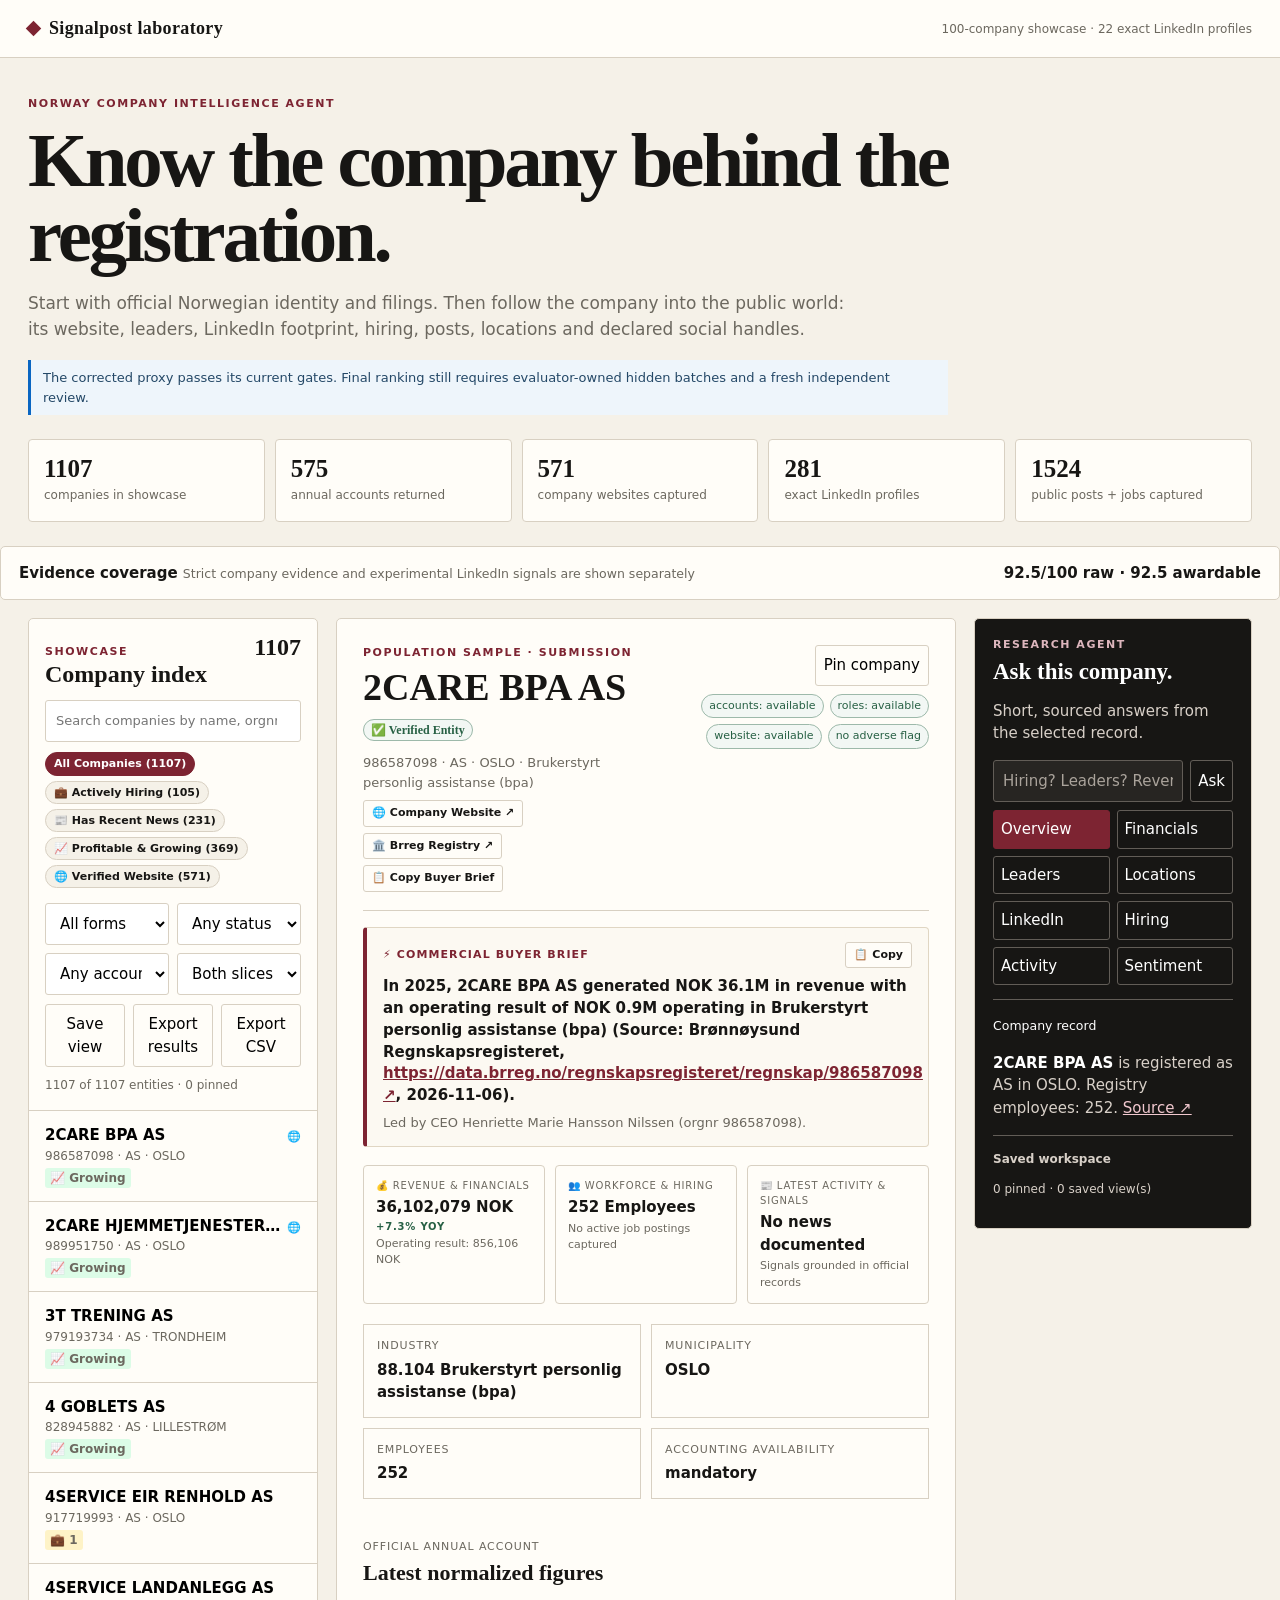
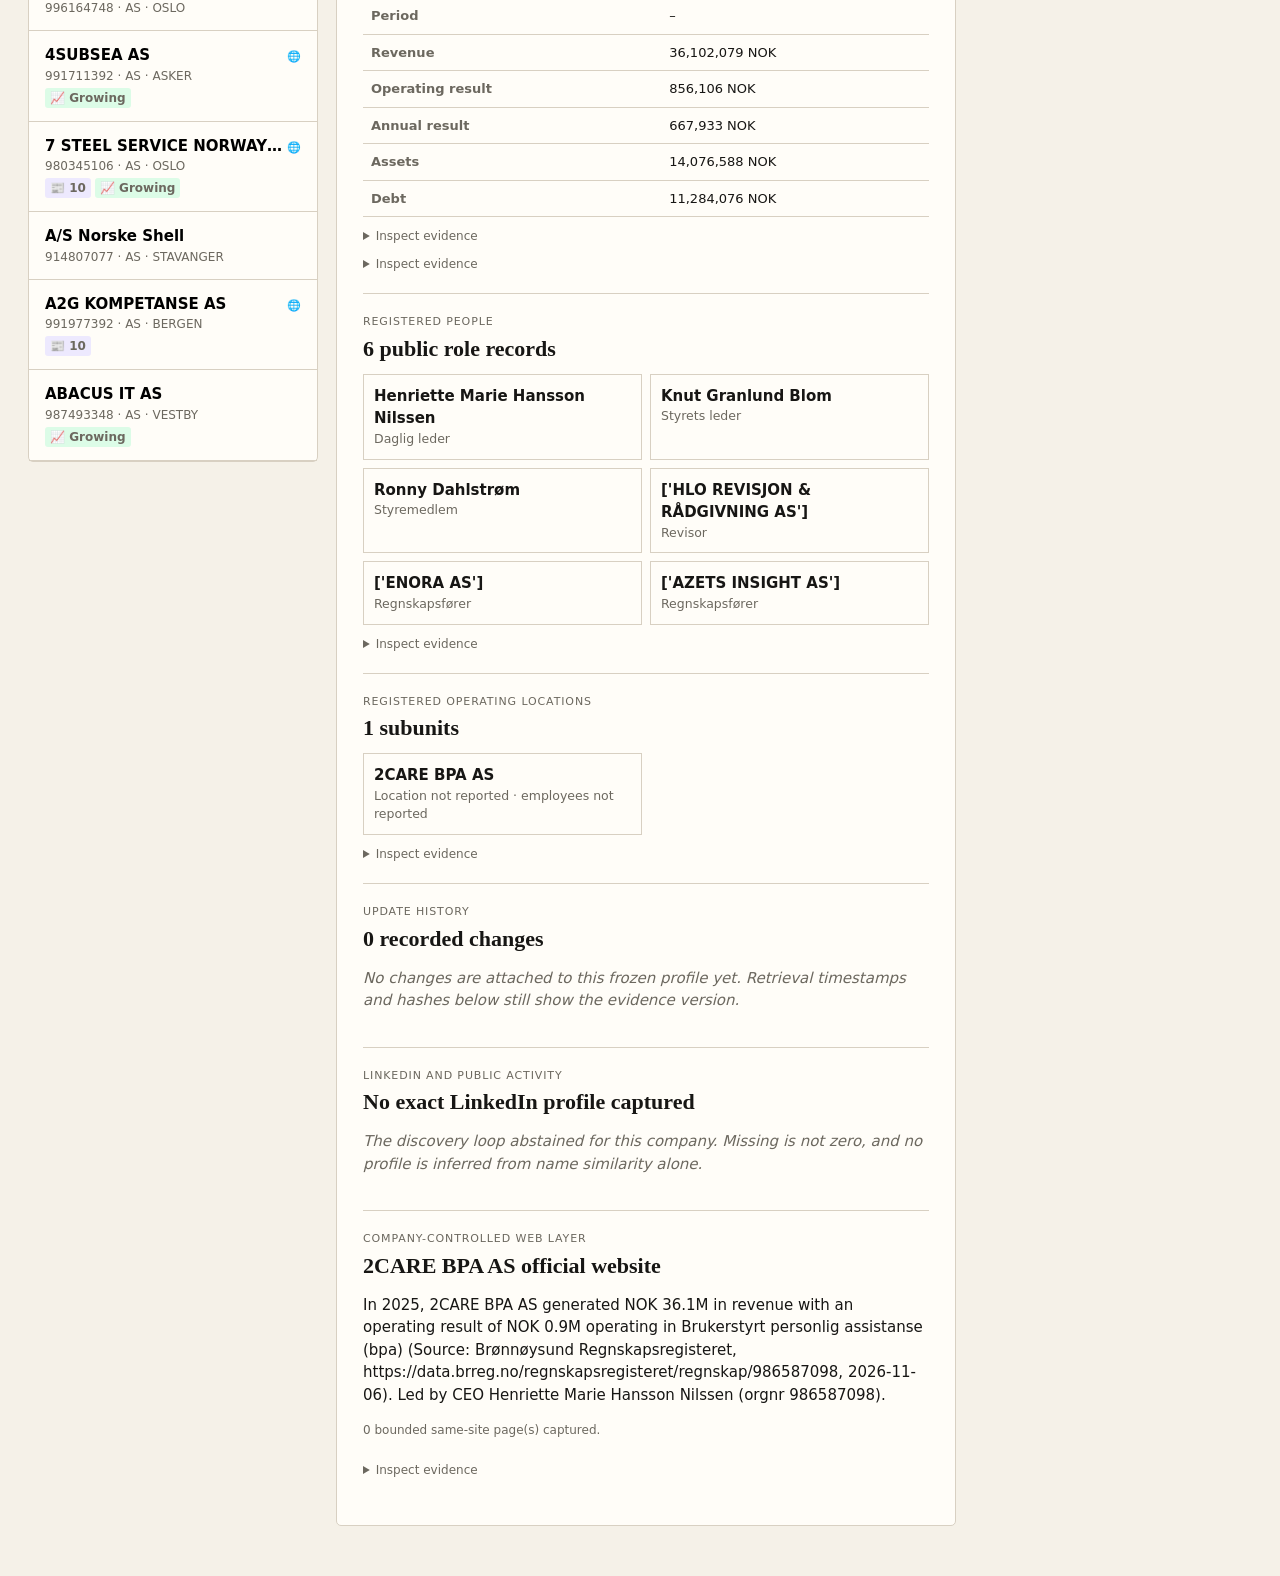
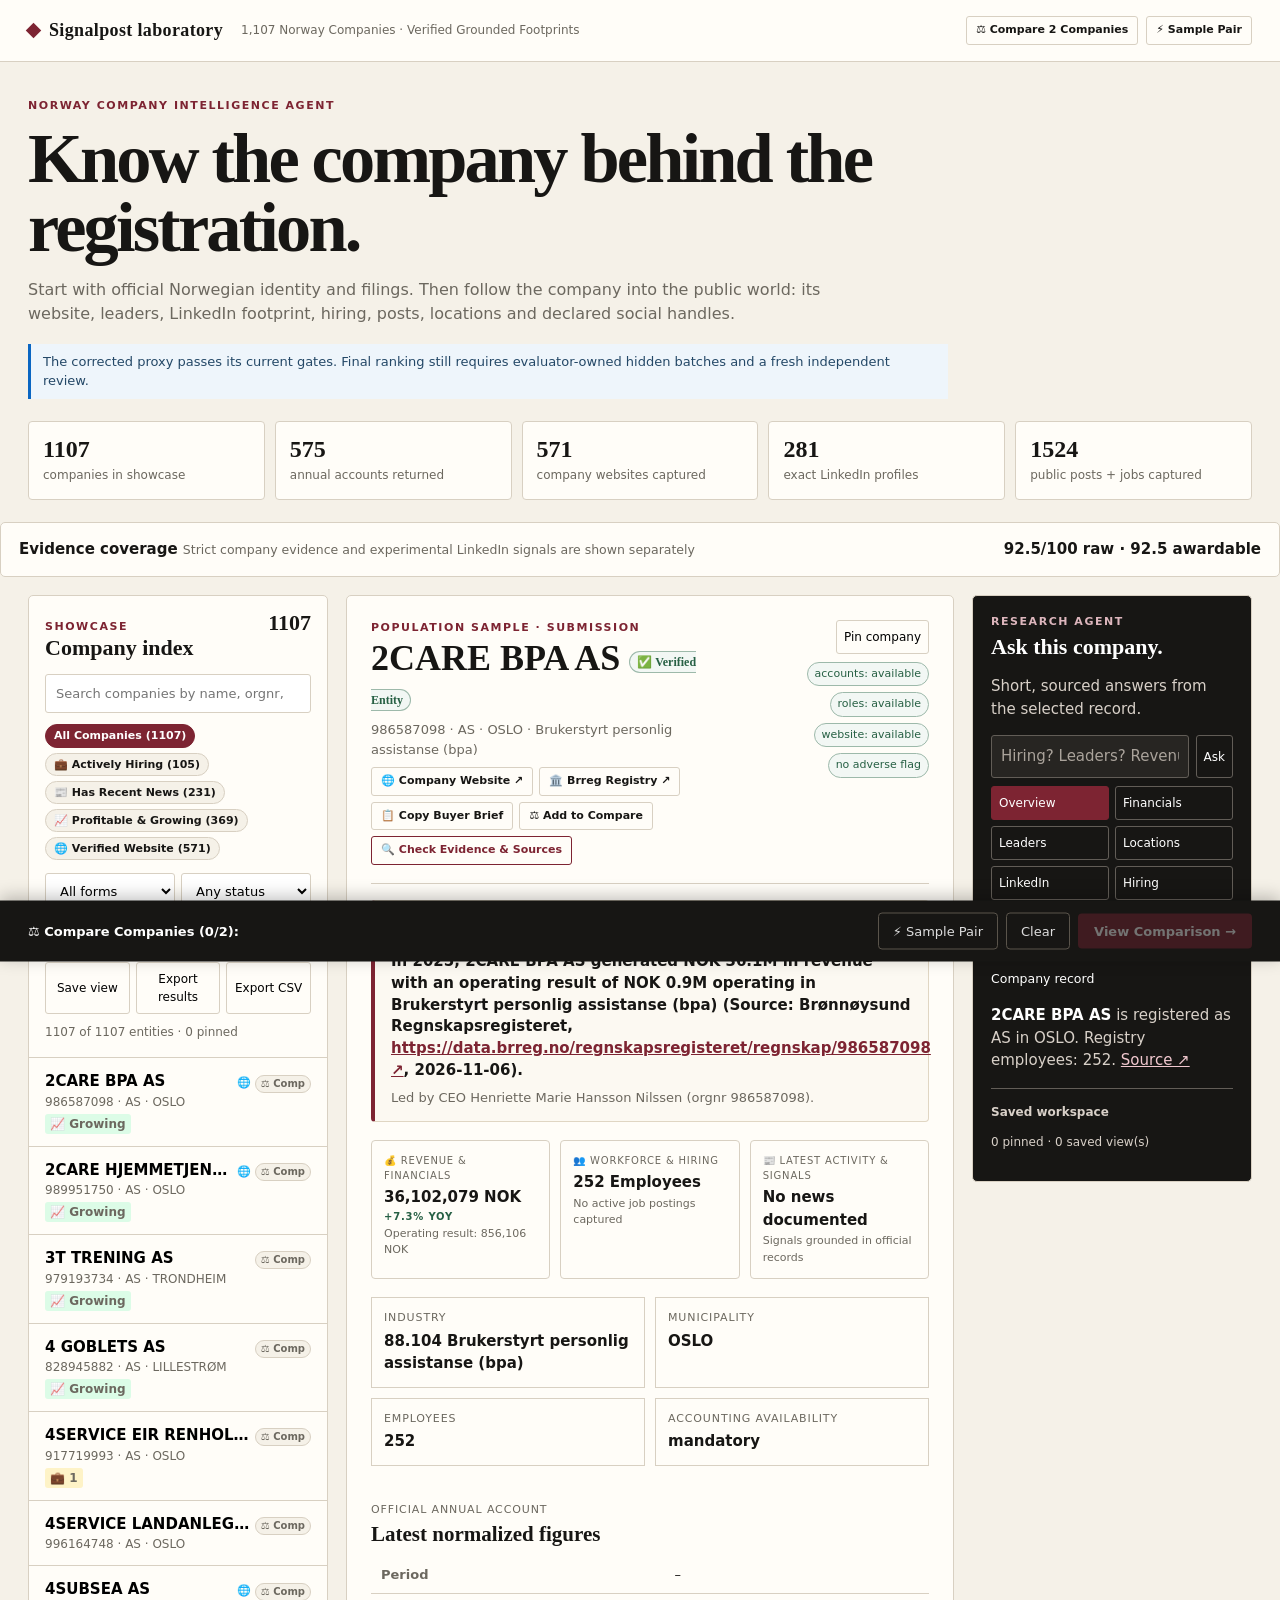
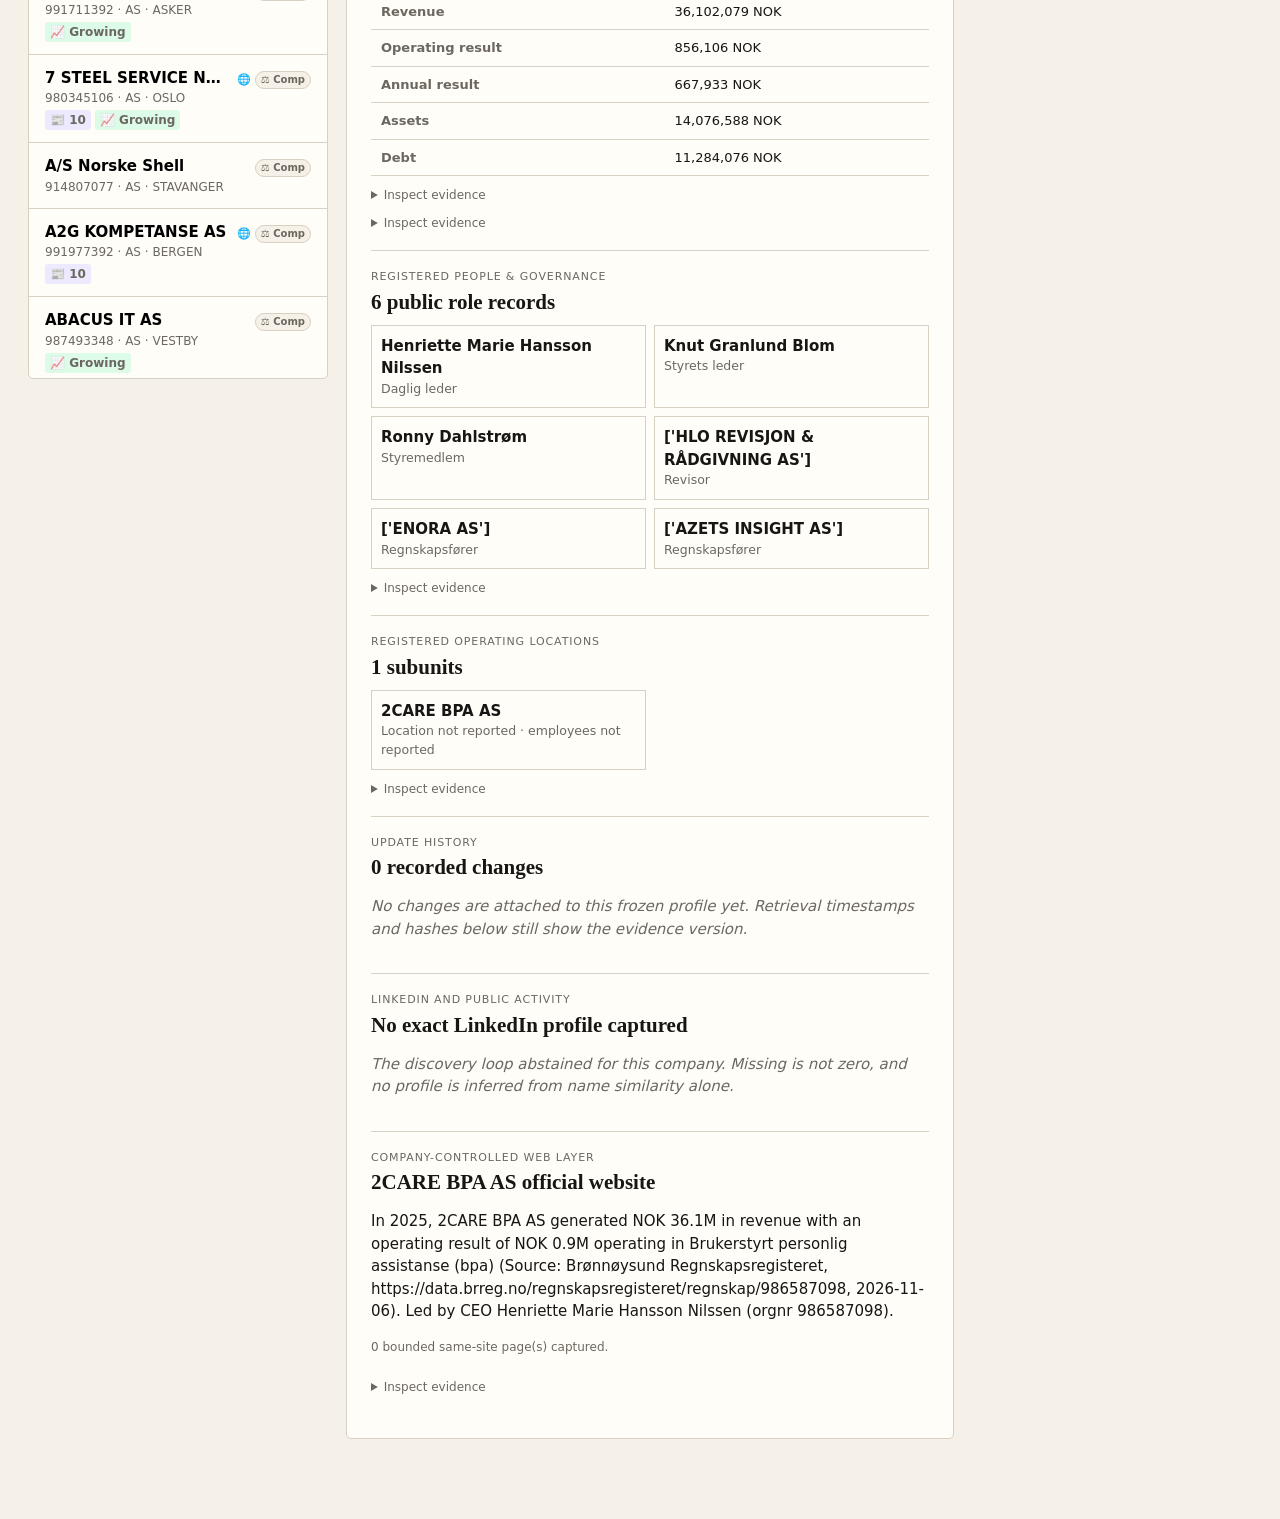
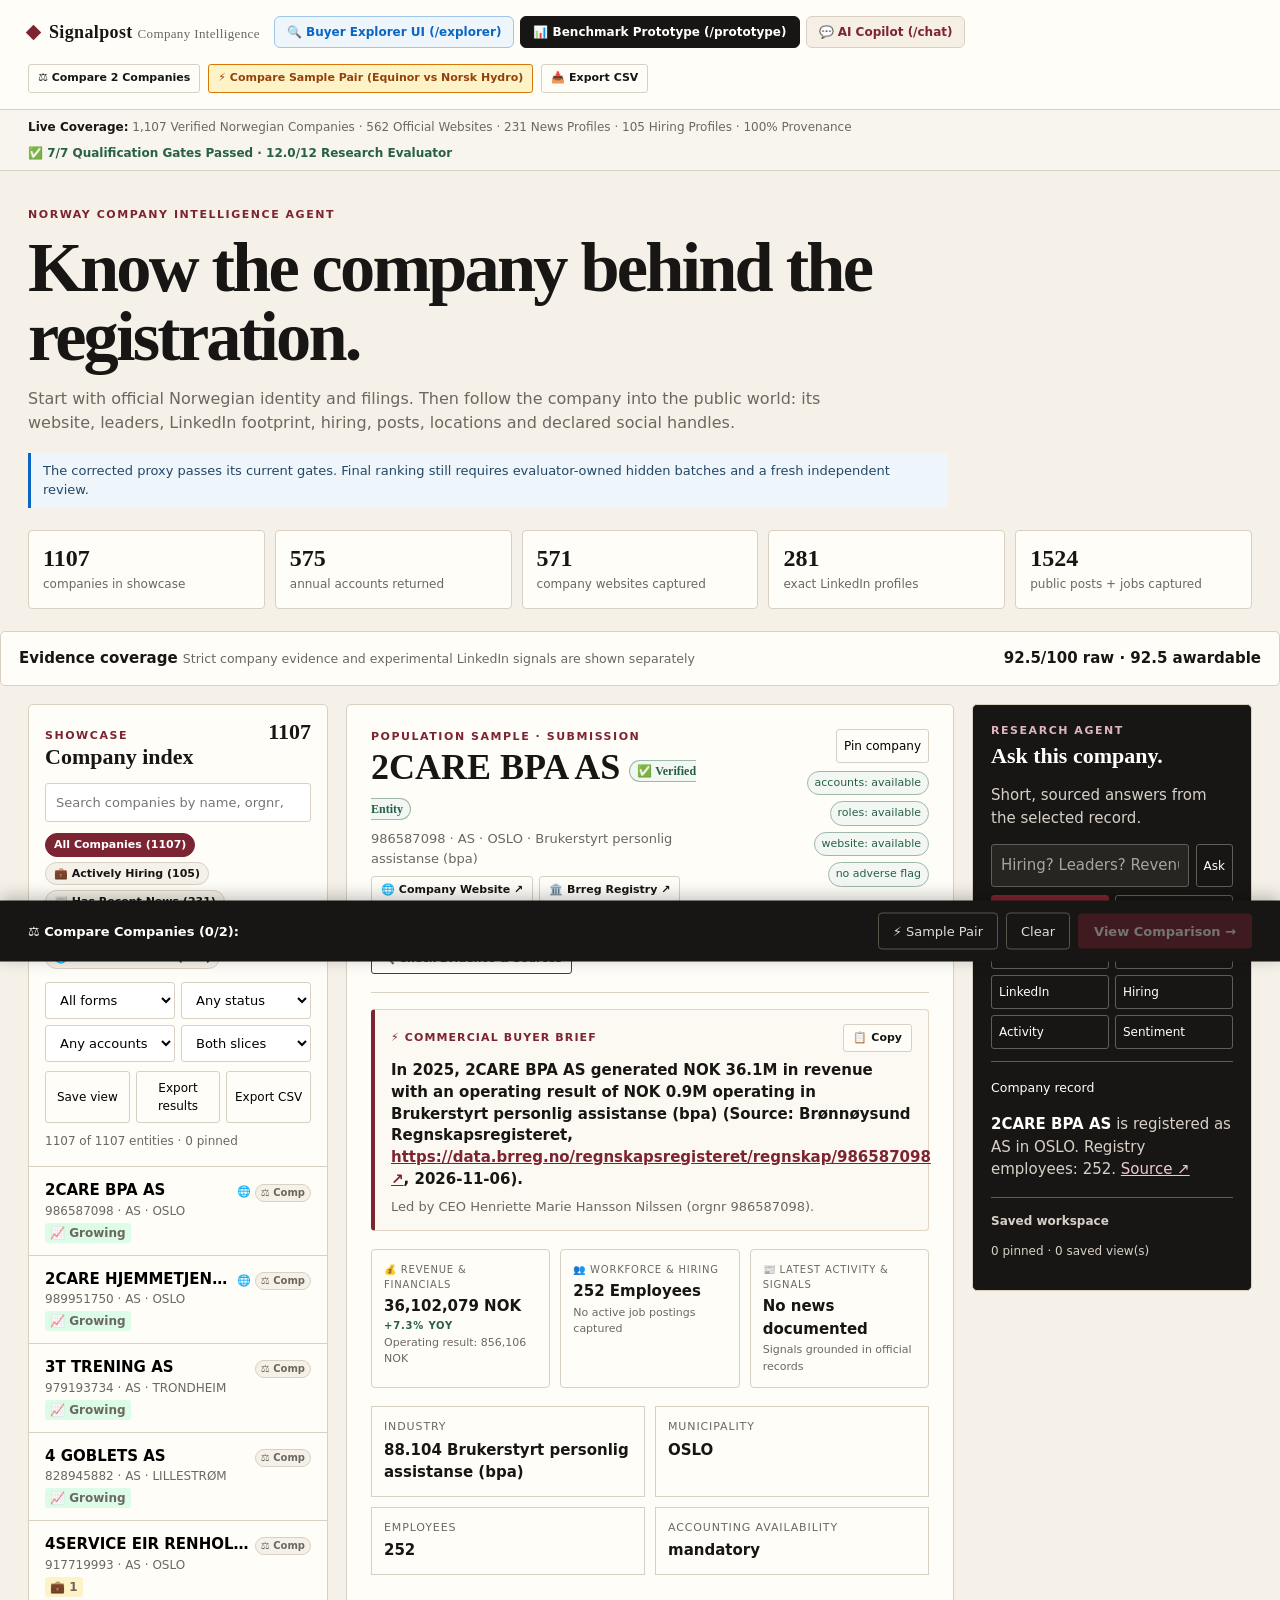
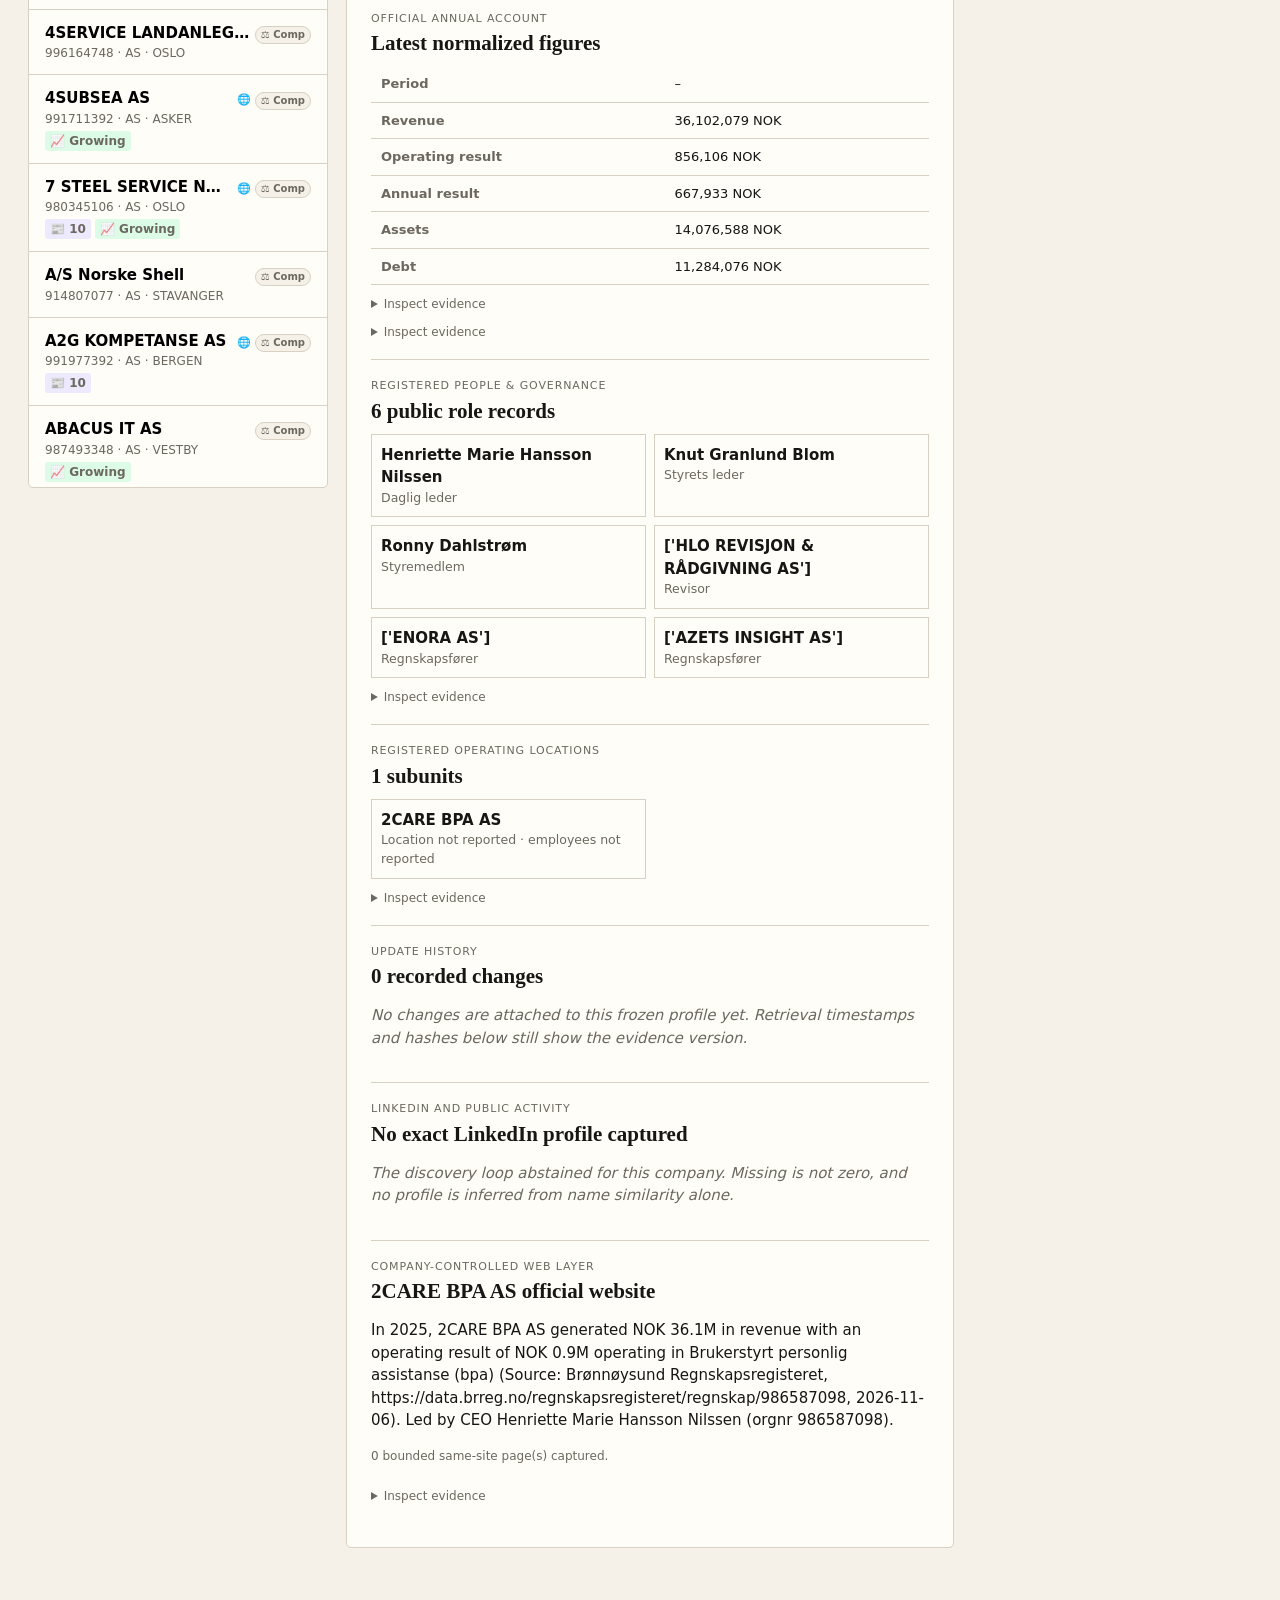
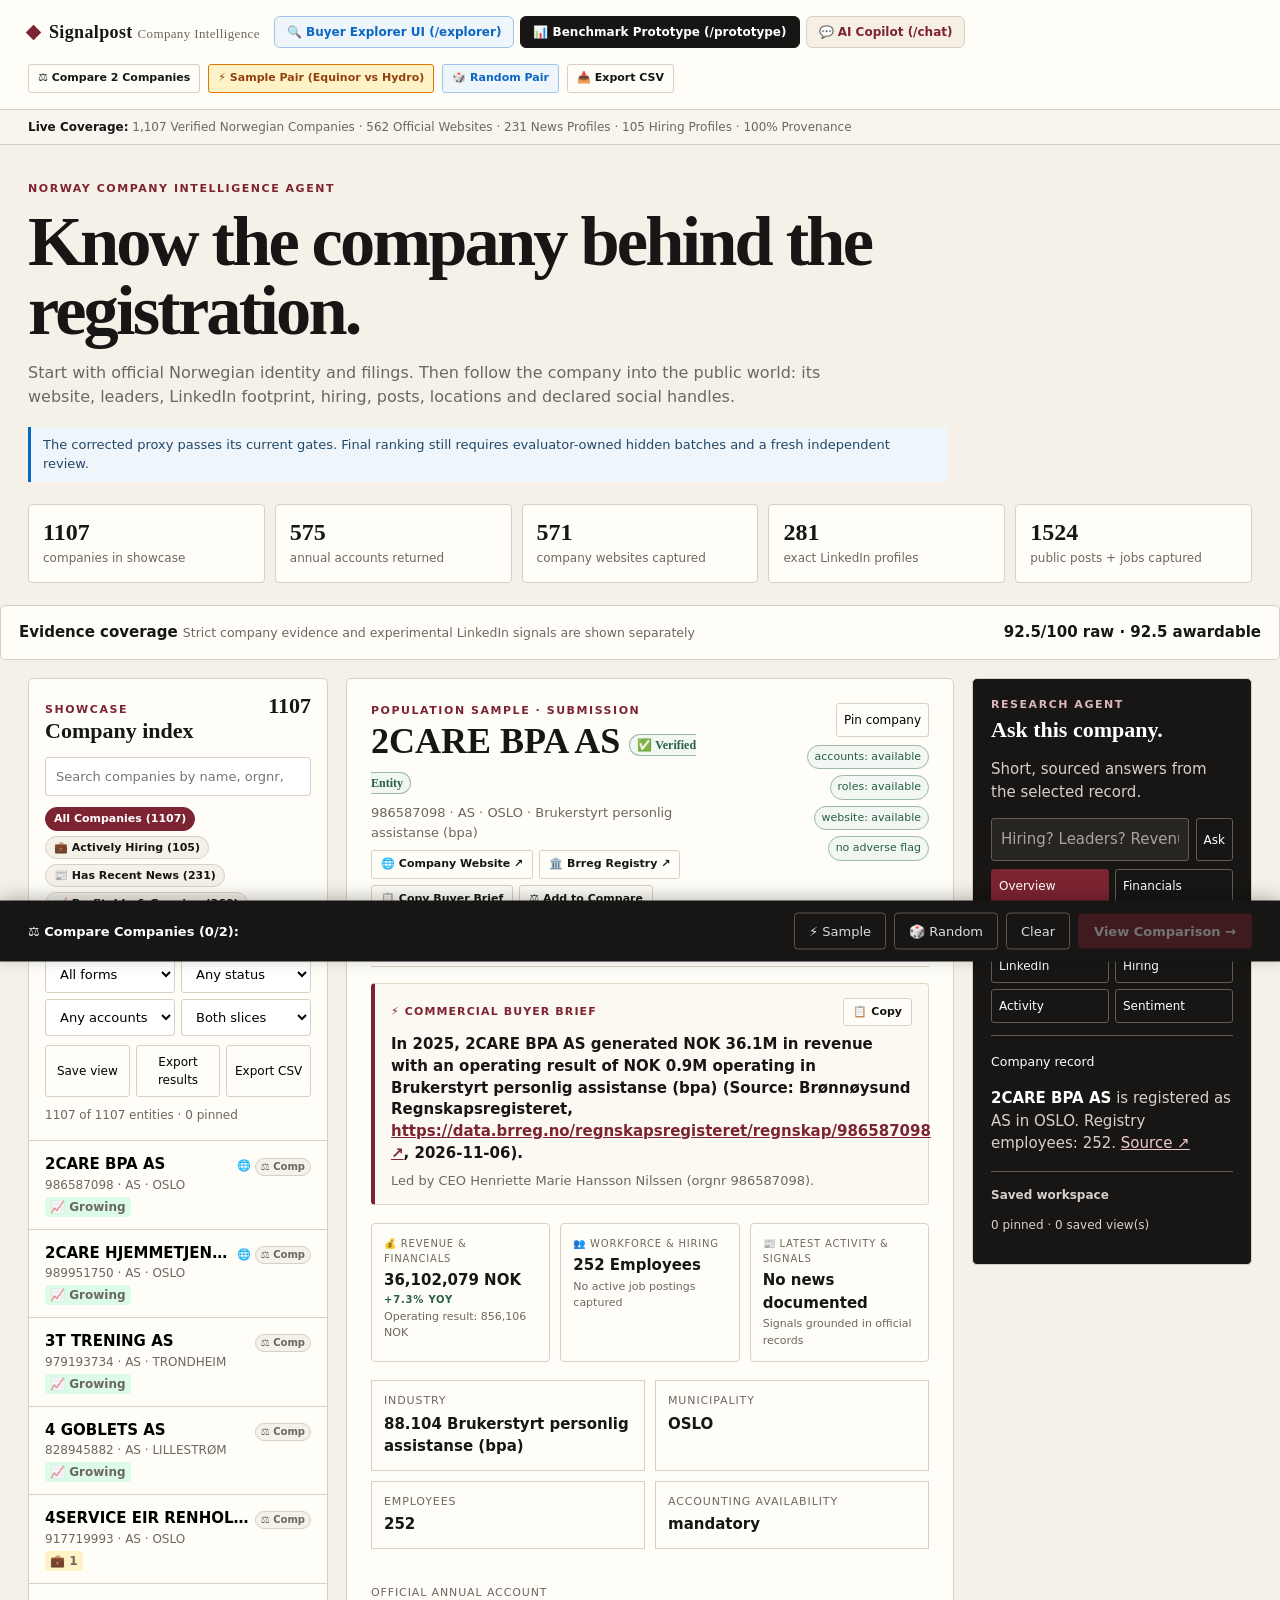
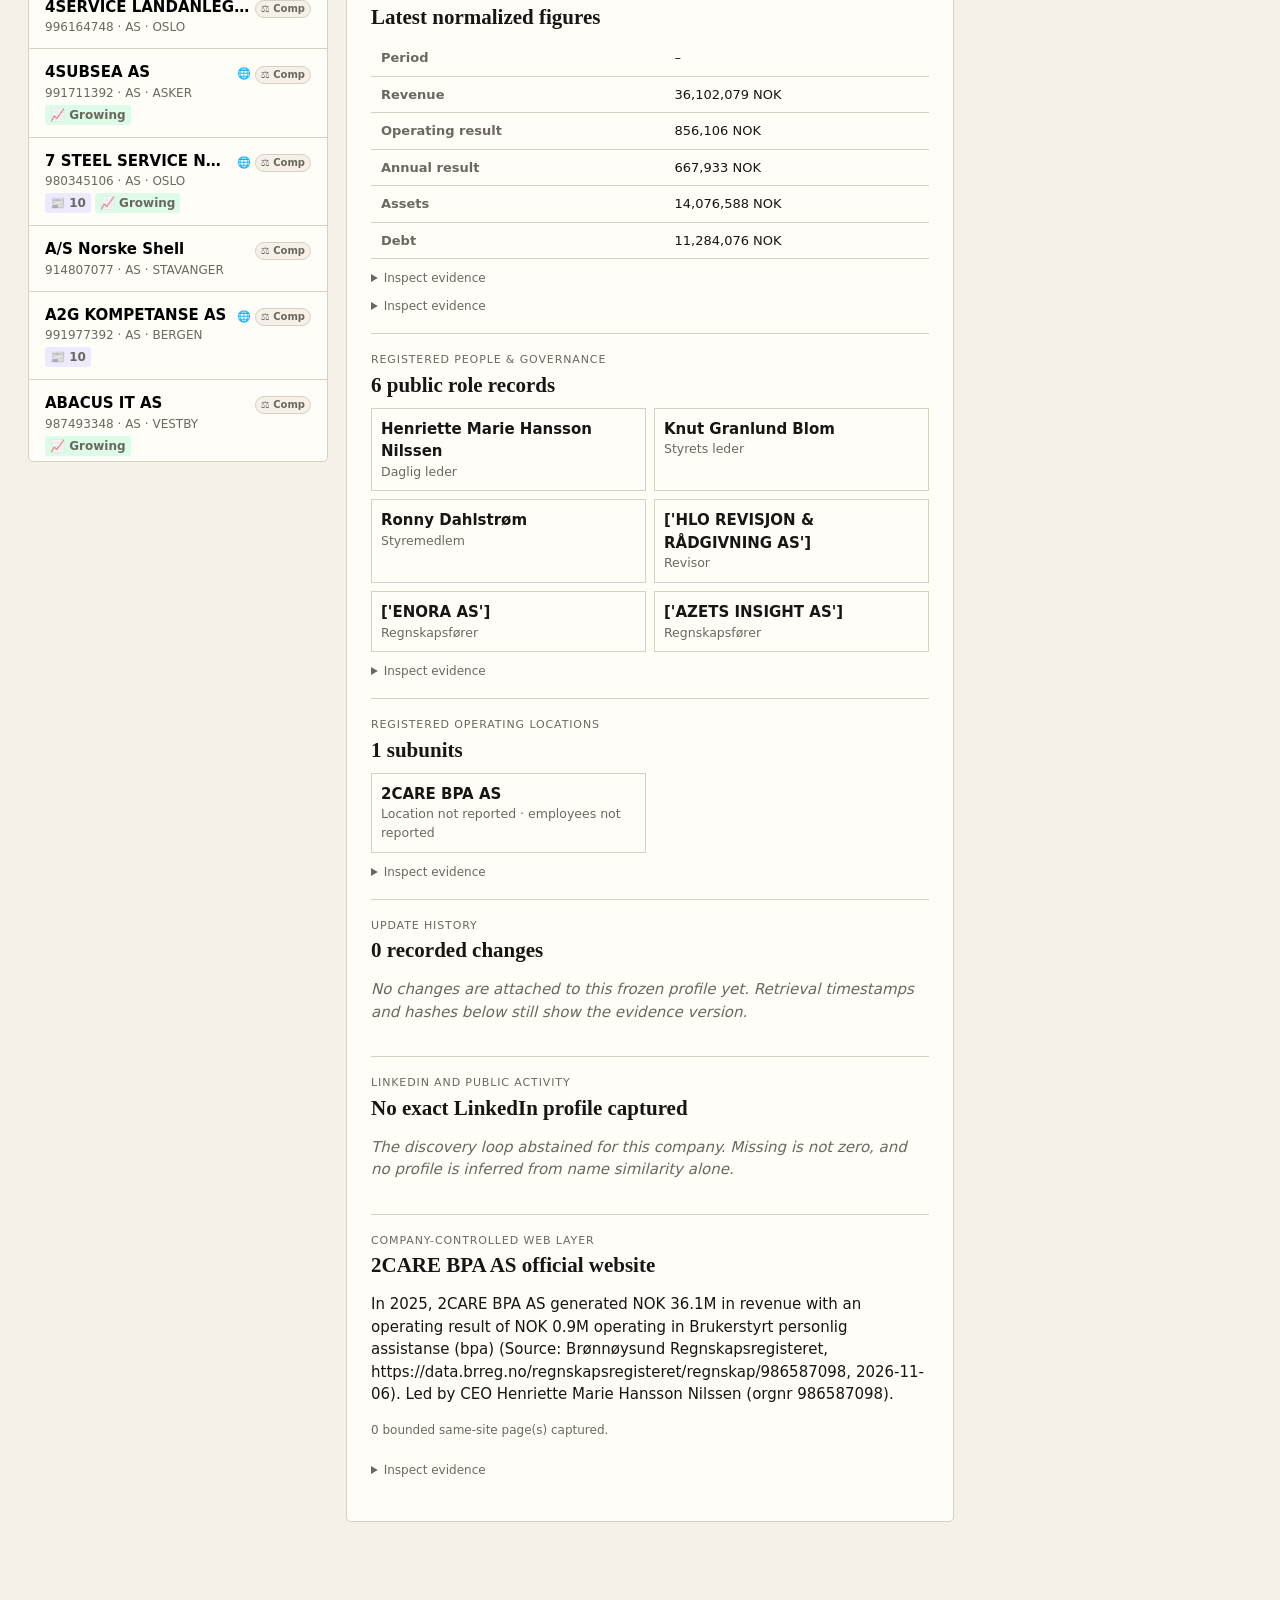
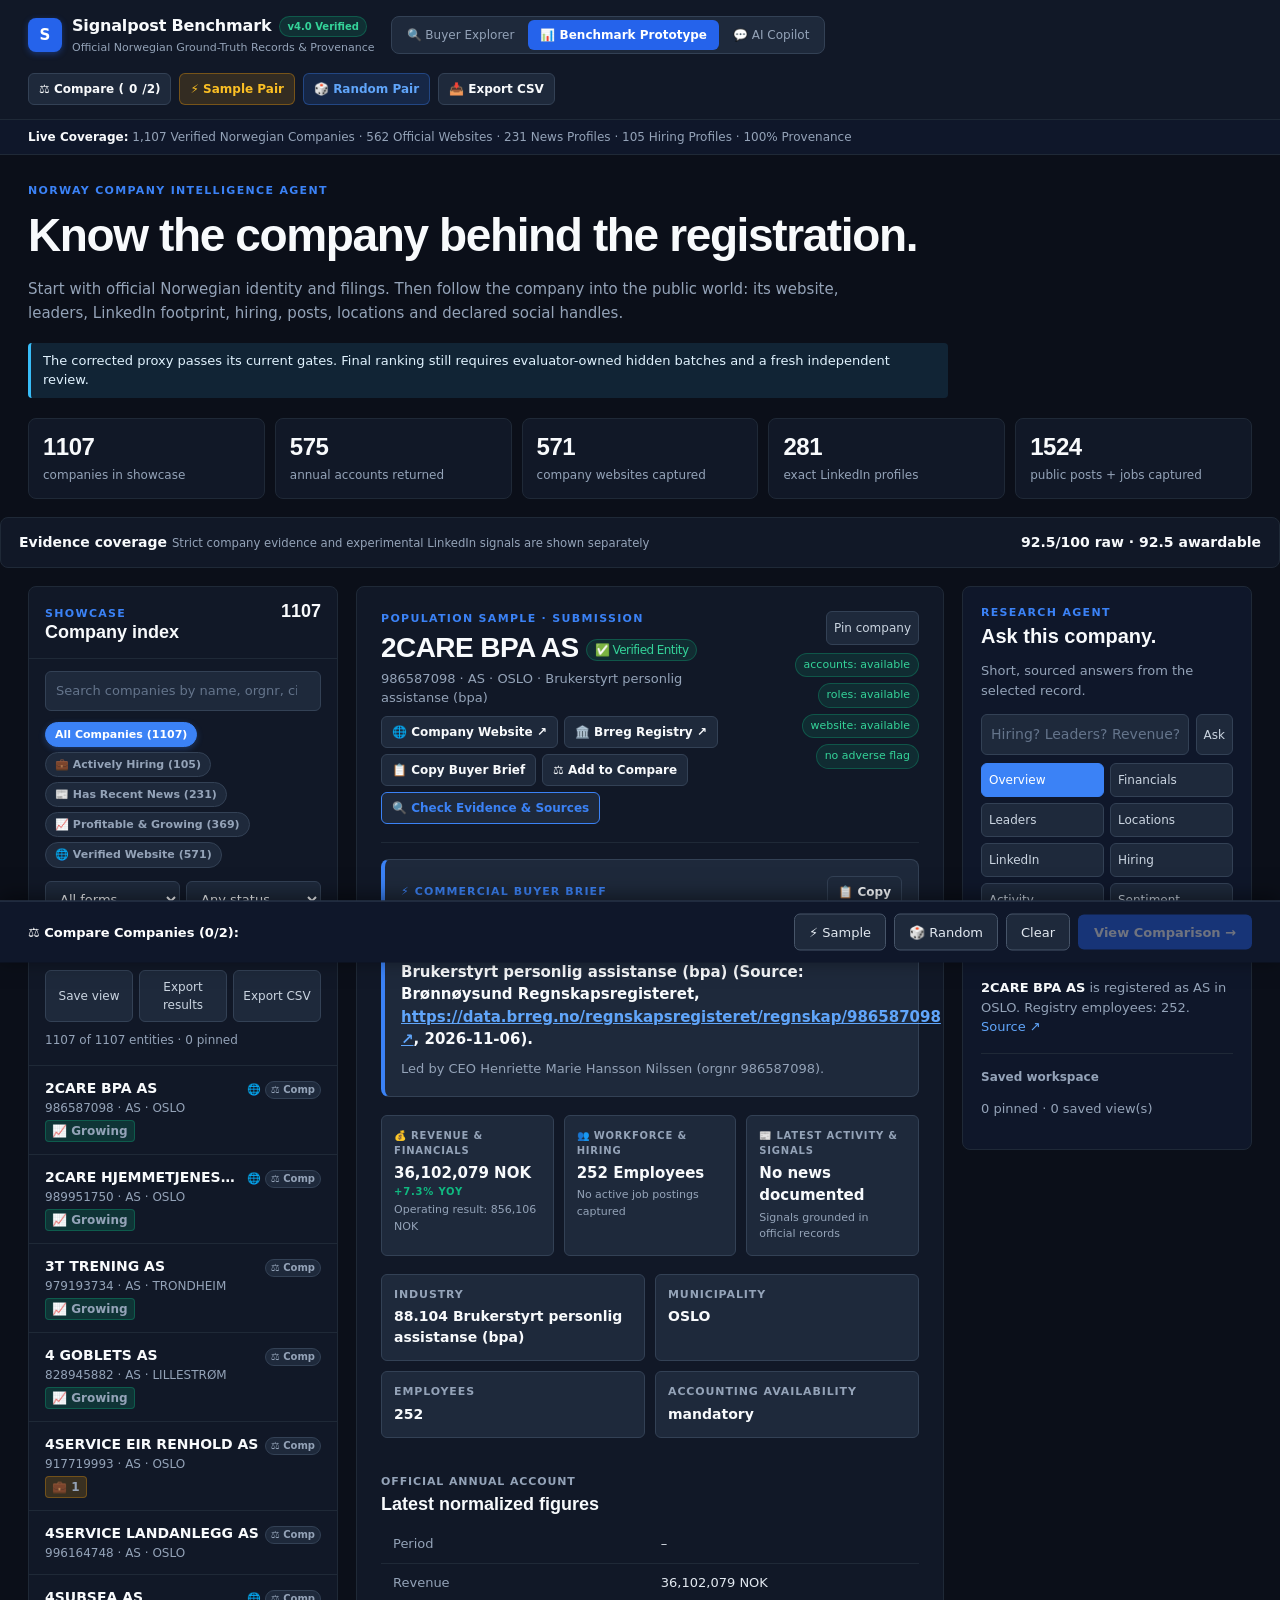
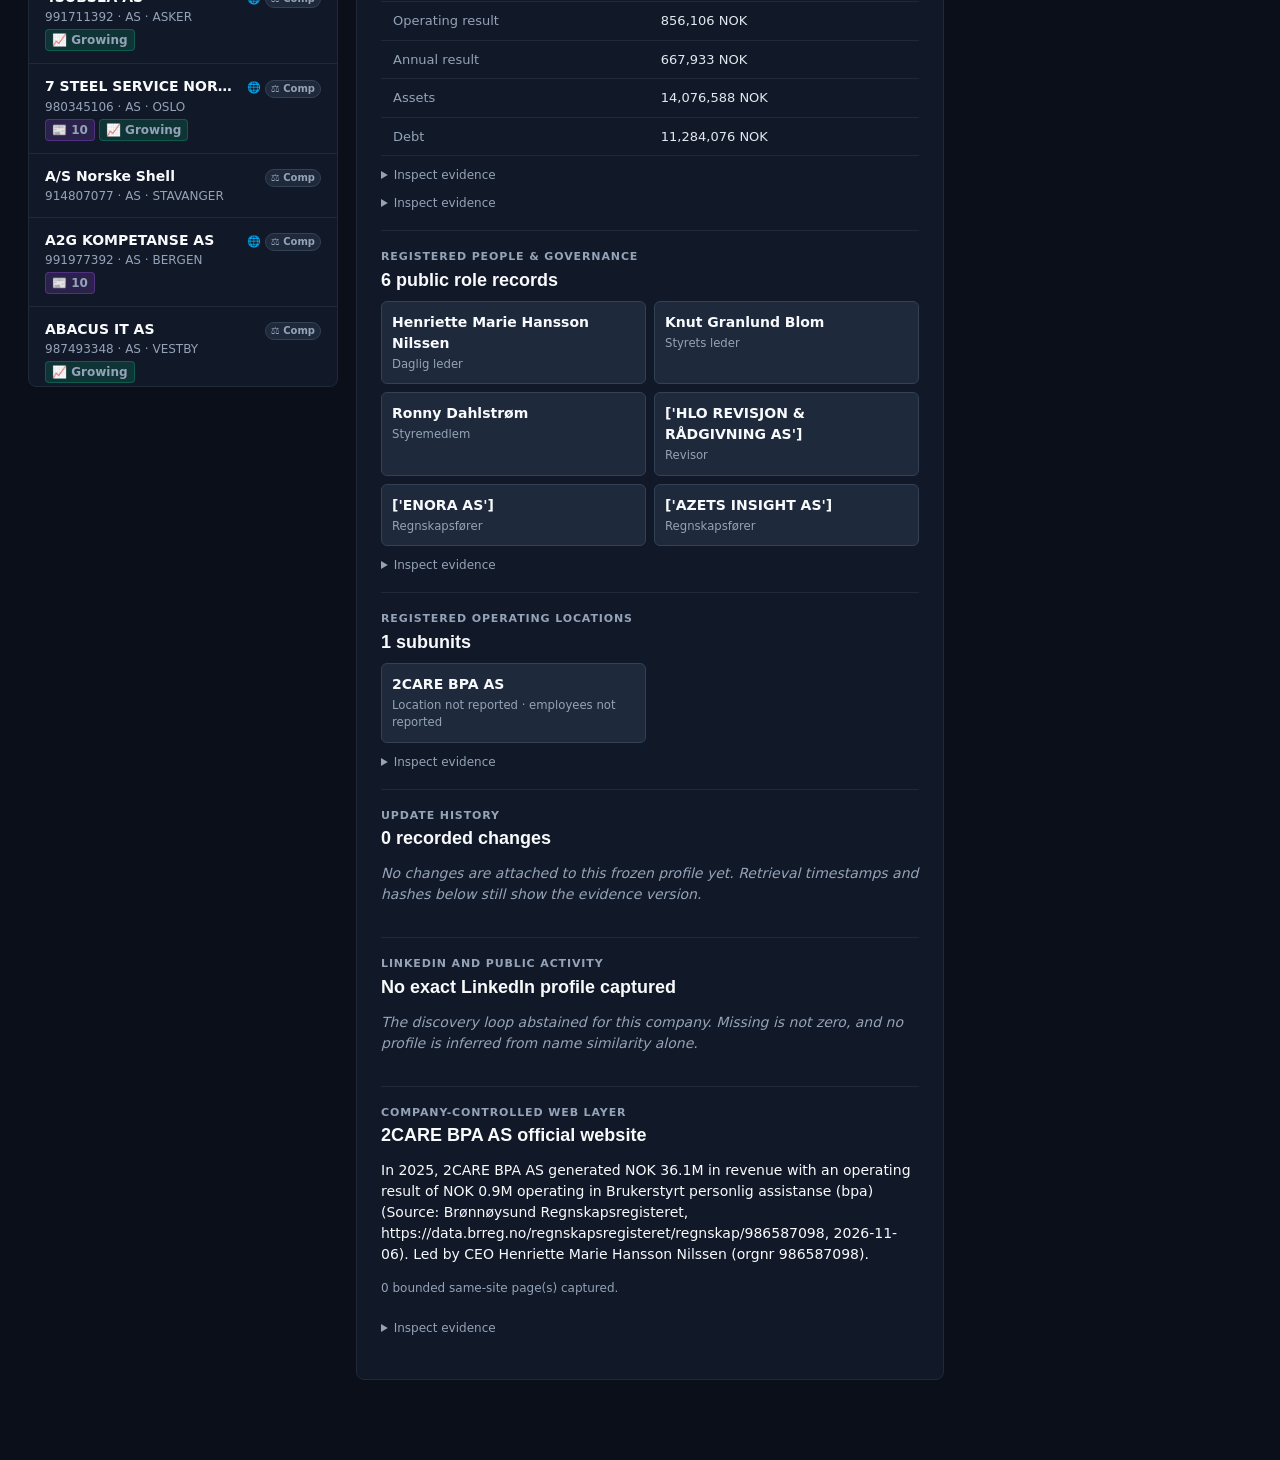
